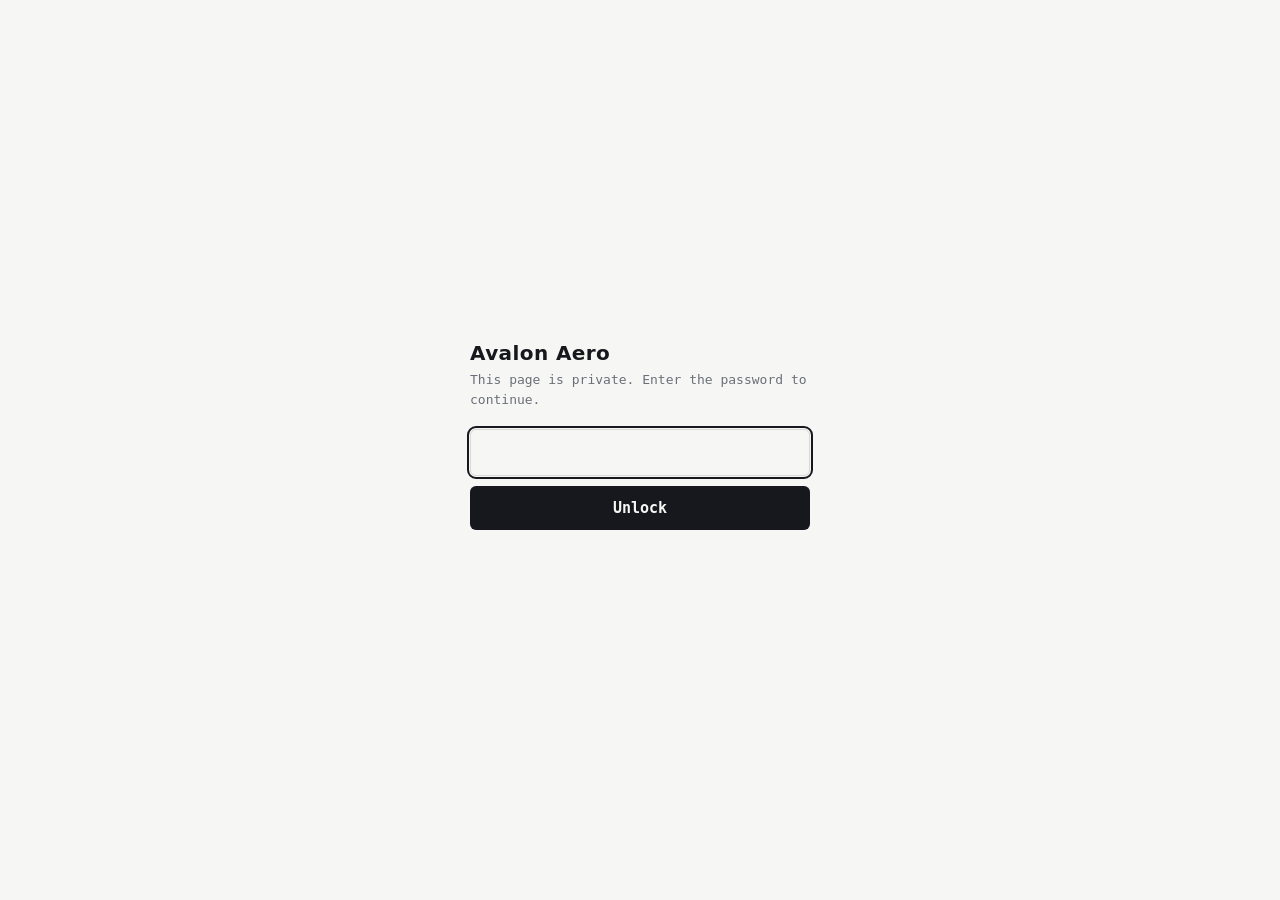
==== static/avalon/index.html @ 835a6f67 "Host Avalon Aero site privately at /avalon/ behind a password - protect_avalon.py encrypts the Avalo" ====
<!doctype html>
<html lang="en"><head>
<meta charset="utf-8"><meta name="viewport" content="width=device-width,initial-scale=1">
<meta name="robots" content="noindex,nofollow,noarchive">
<title>Avalon Aero · Private</title>
<style>
:root{--bg:#f6f6f4;--fg:#16181d;--muted:#6b6f78;--line:#d9dad6;--accent:#16181d;--err:#b42318}
@media (prefers-color-scheme:dark){:root{--bg:#0d0f13;--fg:#e9eaec;--muted:#8b909a;--line:#2a2e36;--accent:#e9eaec;--err:#f97066}}
*{box-sizing:border-box}html,body{margin:0;height:100%;background:var(--bg);color:var(--fg);font:15px/1.5 ui-monospace,SFMono-Regular,Menlo,Consolas,monospace}
main{min-height:100%;display:flex;align-items:center;justify-content:center;padding:24px 16px}
form{width:100%;max-width:340px}
h1{font:600 20px/1.3 system-ui,sans-serif;margin:0 0 4px;letter-spacing:.02em}
p{margin:0 0 20px;color:var(--muted);font-size:13px}
input{width:100%;padding:11px 12px;border:1px solid var(--line);border-radius:6px;background:transparent;color:var(--fg);font:inherit}
input:focus{outline:2px solid var(--accent);outline-offset:1px}
button{margin-top:10px;width:100%;padding:11px;border:0;border-radius:6px;background:var(--accent);color:var(--bg);font:inherit;font-weight:600;cursor:pointer}
button:disabled{opacity:.6;cursor:wait}
.err{min-height:20px;margin-top:10px;color:var(--err);font-size:13px}
</style></head>
<body><main><form id="f" hidden>
<h1>Avalon Aero</h1><p>This page is private. Enter the password to continue.</p>
<input id="pw" type="password" autocomplete="current-password" aria-label="Password" autofocus required>
<button id="go" type="submit">Unlock</button><div class="err" id="err" role="alert"></div>
</form></main>
<script>
const CFG = {"salt": "SnMB+Oa1U7GreALtBeYf/w==", "iter": 600000, "page": "8R8kGd1+xNP14yFCxMvt+LzezpF9v+VUV4S0/oc6IIrXkHuuqFCxM4/pmVKbnTJzqG5qv2H+v1ScfeHdw5OU+oLe46B1yGYWK8gdUEhmSLdQOceoVvV1WPRkwDwbsibIEcPKD2N1/K/pOFQbp89HybZ1f6KmJOdAWFrzvlHRF78qx60ypcNDjxeuI34sbfmvc64mmefdztZNm3Ce5FQtbkpp1041YlZRvOl5pV6FBJLOwp+oe/VyXqeuNfcuNpfWU9RajuNY8KKGNQr3zYlfzrvQhlvp+eqVlsookK7bONohgnlBem3tdwPdUWmczyNPWg2Gr0rCDbtEoxOT+qK/Bk21UsFYsNFHY5ejicXNmKNXK6ZZxqP/xykdBVdKO6gGMkmNXlE2L9oSxo8xosfAUjab5hpY+eJddVHp/DaD9KPEe3cBeVlnclxPEyCOYZRf3QpEqWb6eklVKt181wbBoBFWCJ4L2t3VXBQvdsyLMZ7c2OfNFLWdwRFKdYJKkdNabGGxqj/jG91riyRGYCkaAAQ5iRsu8h9NfouYtqhIisBTSAfLYUb85qmwW8ZqXE9un8jfhBJy0VbD9sMmh1t2ldOPT8c6FUnZifeHwq0UYoHT87/2rxlMe6FLdPVT5vv1m7/1cHTmrntdf1IqBTQ+X1S1Bnt/XKbNsgoe5btknP++JM67s0kO+tSXDJ0s7Fs3Wn1temhb9RC+UuqsNLpTRmrhRpGdLobjE2hEviiKW0EVzg8qcSPqm6n08IiYvvICiqdl+kfT4Ygqxpp3Cu9lWtErwrDvjLFzUJgWyZ9mdDYRap6wUUrJtxrN3HG4WcpFXkPHeWNSDd4Ez/Rja/48Gef5SPk13s9veKz2pMoBg/CbcRI86D7g+m30wQ844SruVX6V+u5cSXxLwVWlJaHD41Ez4YdcFTbxhbPrev1cjzDAha0Rv35V0NIWBk53v0jvW5WE59P7hxhXzbnNpoVnTxdcpEQGX+ZlMIg7XqoWD5HcfZ82121Eq/tizJOlhAItyDFkJE//[base64]/PvpJzjoX+voZX/3YyX0lE6f4aWh9wmRj/QIYf4ta3pUtx5WtEGQtGgA/KpU+36zkqmBFpxebxwXv44xXUHTUZoPq7mjmATU+WEUitI3ci0ZB8zj+ytq2SRr/MiyHCdW5Gsjod6sH9vN3oYtnkya8b0PFzVqkuBwvPyzSsaPOH2c/4oSQMIly7ikniHmvwwETnV/O2TH2yjIc4NngHTbtkbhkQ8pHYSRFVNO+TZ58yV686bHzzufqPdUAEJW6aaCfMOAJwvpSVDxDfKC2Px29JTde+FirVa5vTovQJcwcEjWRKQKojP8mOP59uV+Vjjz4hCNtcXjgC0qx2bv2Hc5aBLz4KOcfGrN0jn3lrYByWoL/Q/1mc9bolT0M1BPIHd72vlUBtd0egvsMMbJ+dIOh1HDl7FQxto0Ws6PnZnFCIaqvJ4UgJzRSq8Uy1sXjxfTQdVKu775GLSveIQJ16eWaB1ePjSYz8p0Ux4TBnwRlxc4uk2QhYwMowAfzJkKY//ahjWWn3bUveWY3bt6Q/VOBNrJyYRGsTs8XuyRc+z9/R3i5oE2sw73f8vE7iagV0Evu/7SNh/Erz5McKfQgRf9OO+6tTZ8SryZK/NMV9CqC/H8eVmWjKN+bPR9b7B0JABkUoVvgEkc+Xog59azxFHYVjjovXCpvjfOS22C7zP/[base64]/e5b/TtWZZ9yFf5SZIbOhyoq0oNIjSEzAsPOUGCSCK6uGQf3pFG07AmxHUcGVFSCS7he2RkICvlU20Yfzq0C+CY1BGkVsUCohn/BpGdhC2KpGzHNRnCMVneUximI2JM0ZsxUbK/Yk1+lmlXKnfTShGoTVhMlG7+CopMUBq0k+TgBwdDr/+3XKbSuzePlXJmG4ISWXDV8/h0H4P7kOlOsGVwH2pgkMkLzb1DBryxGpd8HZZrS2nFv/XkDIWLqfpOxdsXF9bFQG+O+t0Kvv+jcNUzGxg26W7O7+v6QM/mJ600AS6Ff8gdoySNgLhXY/Pap0ZGqlHv9wyDt/XwdrVl+mpv+MPgpgO7YcwxPOe+nXjmPWj7Ppg1mi0ymBZbBIv/nGRKA/9PfmBGZdMZRKcDAqcW43KS9Fff32bZjQTq3kcL4lo7jO5cCwaa9FXfO/[base64]/53WPMqZctLQoeJVNFJbSA+fh2znvjuUlLE/t5arCWs385ucP0Uo9Cp6GtlR/4YAgw7ftZndqOCLZN3VSWPbjpCSKFILvyjCGbiSaQEyRNuImIsWM5NcugXi5h5BuWYG5Hu6jct7vEGFdG4tmLxIJhjHMlzBaNoPFwaUfeeG29d6OEAQbCm4a8DlAl/IODjtacn6dYpqOOOSS1MuZzg7kSaR/nY9ty8Hrzg1oy0GMGZSHEKKFJiQmkCwEBY7QBNArjzeURno506h2Ft4Qmlh6tQE7b9b4IGT910mRJYPe16RW4/lBPumSo9AvyOloLJQ1QXGKq7yh7I9VdsN4WCqwmUg4VQ+WqHeZPS+YRebUxqgqCATEJOrk5CtjpnIcDwGb6Xn7oIX68Fur7XmGDBILeqdHvWIJgEn0Fbq/xF4pt5abHgcW+gGQ2kaby8LsFMCH0cTTi3GyYUy/C9EJK2qdBxxgkqXrH0XVYnQSeDXN3R8vWFSS28A7tlb0nNJTtksQ24MqIk7aka1wVtHnlZ0qjjkN2mXk7egg/2Sffm5FdbYhptxukBsMTrrM14i5aK5LC6UmlImyHfhkjxuh2nQV8MejC1pNVbYJspVFP9xKpVrIXc0UkjJBH1KJ38Yx3YX+iUx0woqgSK60mWg2UzocNqCxvH43duMi5p+jnwRWT9f8IZ8Xp21bbzryp6tToxMhGCfaeuv7qa3Ehj3wERXxZIB9zr2/MGUZDxlhKUyvVuYFiWU3SqQx2tq3LzvvZZYU9ryLsm3kUxh+F51msMG2H6JqkUPRurkr8Xl5Qz8DxVaUnRkml8PwJXPBRiJ3IxHlE0nkh9EZC3qXFqm/vSATUzDBlSOT7DHNH4l6NKUkYS7knBfZme7sfIfBaJ2goy/N1pc0Kbf/pfNFIdmsxmZ5yF1YlmHI+pwwmZ+tKPwOxcNVuppuC4G1qmjzXGcnBGkgUe8ModaKgJ5Y7cTpAvWWdcM6fRxqnY2dGuEh8WiMS2SwGsSt/7/Q5V50xyjYmeIpVDMlKYHGzUtc2oeB6cunlKCmqzV0MH+CyFeUhxyx7z6dB3mAXMcpE2T9guyvEvFengVcIQHXpu5uII0OGMkMNhcTwsx9FPT3Vspbs15i/gz7gTIt6YGcHyeRAEIwgsgMOMgeNtuu5EbkC0R2GWyjxROrlqs0XUxYabYCsI5iHdBvB3OfIm6CSx/wSFn7W0D+3V4RSzqQj1GAwZX9x9IjVucZFawjUZL+mLfTRIF4YWfumr9oP+4HCzks1ZvkfevqcWX5Fv1YP6AU7t/PykhASa+wFVj1AafEwmIjB7zhaJiMVoWTjcu1nFcX7qiVZe4kSmV0DhjJW1cOJigLqK+/tu/J5FVqzUyb9hgqS73HNLgwY5YOIfp5+vuwqWS1vXJpUBahUpj6J8ge+uQVFEjCNfVjgjpWXOCz4c31YWoIK6li3clACR3SCZQmgkx/ZMQrBYmwAgD1BhZfKAcKawXf3Zr6ndpm+1J2+F9mwrRs2q70vXX/BaO/HiW0Nfi397CulDdOrcPFZmCrXg74W3FU43GZO3oeUCUcrtcKxeigRQeYuu9SahyO3tPJudEzuXkfTB4+TsNjXXixGkcAMm7Gm0es5q9UmffFYxYaGs/fMw/YQ5KbmFS4ASzFojLeUDEK/1TeWoLFNVij0DsCS4AKOC5zKAUwzhJrGtY6UClmGq4CHCYMt6afTY7qtWk+ES2mWzKdl8fgLthhCSTKVfjM8MINNiTbVOn/ZSPrzRzGRxnYkhJhrZPfof2E8sJKvjYV6h1jp1e5BEriwpjMOVXz851hRbuB4s7Xb37Ww/1GKKFP/6pkRoftlOnoE19SDqv5rYiSYQJmZy4/RgBPg4nMDQ8/XXgtMUGcL8/luen0/hgA8fZerZVhY2oZWykhbkIKCFCU9Viaw1TSENsNJfn6mMJb8d+/Y0mbMvwsm8qnkVFbWQk1qdd3V+SNqrfz5uqoFgbJKwsW050a1wKQq1cQYs3Pazc2W1IrmqVT8HzbT78ZQ7OIiXwRM/MCbX56pV4RYoft+J8cqy7JJIQDkOpuezQ+prmNaFWXawbuFWL7tMPTZdOlY6V4rz3uxG6iScFuF6YUN/dOS3o3ZBHp0nm+3tVaV1CR+lVrOSjRzG9ktXsGOWiQ3LLw8erusDVVLvs3l+9ZUjsKndIFf5ZSHmQ119OGlVbWPEPFLJJeU7xQGQpH9X0ro5tkVuCT15NjENHxeK1XlutSPyaiyfg7hB7P2mEKSozSvYDci/7oL5Hz3Fzp2pPnEqb1zg5bZjZCjYGD/4ZIcxwtTsoxUOdgTreYSdjDHzDIYUsF2wSrZ4cKtsDvR7XAIlHspTU7h+9wx7nOpR+Z5DkuTS8TEaY1nWYhZAkG6MiE+wdNdGrlug5tHwifsypGghdx8cMCBWQW5D+4fvFG0W08vzspirwHh6Ln82PdGJfntyoQhSEvla9vFJmSnmDfp4g4E9o/9qRacRjhc8zeizem0NGVUKagLesDJNsekuhoLRAMyWdjAw7wApsYlUA/9igc6k7YZsE65eOjYkheebBPAIO/hQAvf1563iR4WQBhkbMB1FL7knkgA8wco9XpbMbTNjg2wj7dDl+DyL1fNrcu3Q+5qmoLD2yKTAzTtTwgCGjqOThCYUm7hGSg7nWPVMK/Ow74MltB2oR9/RLdDzCDimBybSk3vzjhLAq0ubygT3mxHNv2CK5NYHgsjZi5QNHnuDdp0+RlNn2PhDOjSRiolL5LjGl5Wy2CXHjdVRj0//U15Tz3aM6Ck9+tDidoenorh45MjIbM9rLi+9wnPPi4RFhVn7G5MOgE02BZt0n5KWzHQL+6VmmF9k73bRAsrwVqtmyRoVLm1s5RkuF4DcmMZQ1FNr9zJCbKXgpK6LX68tTRq2TLXi3fzhQ2fLUa+38dD6d2jqwm9piCez3BwliDLe60m4GI3UI8WGduOS/tX1Fy9wIPuRU4tjR5QNiqIDkDgGiSNTXNzmOvvx78iSPN76MxtjeZCbkAAfgcVdRef/67/uWKEZzPVBo2fkFgUY28+2KZVbDf6MNvTP2/nIBfxUgak3Iq+lcFzdSa2GZrUC3PUOfz8hMSd9I7mESsciOJX9TIvaNJkibCYQm3+sZ9gPn7/59wq8tgrSlQfp1Q7CEakdnqzjfs8X29pzxaP9mw33mwK8Z5AaYbgAqmo3NN2yLIHrEeNvXfgj+w8DnMmrk+Xou6TCtApezho/JdtogGOql8Tdj0+Vi3qMel3Ly619To++iD30xfDosFtdEULaUe933gSRQf4nvIE/plHbPC3foP3gVyLVT0ZI+vPavMw/XY//HQMMma9uJq6n2eKTK4oQr7D2w2ob947i3oyZvi3i1AX7sLffrNwZc07+4Ceiyznc9RZym0Ts+6EaJMo7b2DdkRL6axJ9SgAqsUAM90UdP7TI8s1eIKEY1STQFlkbReH2+QJnTJQokLL6GgMXdjs5xw/nOQb3dCdHd2pkN+TWy5wdNFryk6x2wM9gD+LMJLLnq5na6ZEwlRbGUcuMb/M8FUrjzSPI2COl4dzH/KvkallfJ+0Jxy6anLnquVziHlOA8Bm/frBgzKxm6m8MvftP/OhWJOZsNnnf7bNTHgmJz8zO6v0Jwb5IB7VrcdyihhI93oEEqMZnZGOn5vGSCYQ1UIGqG0az6RXiS/8fhYy8MD54xTuoaq8YZma2tdgNA9WNWQ3wclMYU3o29tqVHm7AnHYAL4TRoEKto8B517B+TkEQqbgcnpaIvSu7Mxh93dIfDT86hhHlCGQVBQTfLh+eIrmzQnO7yu5HOebbWcvQJhARaXjtcz1fB/[base64]/CmBQkyAikBftq1TU+B2izFvIMi1/7TmfAeNPlczLKzDTWoBF8QEibJmBTyWcYIKaAXm9reVnFwGt1KNU4kS5pJizsrPgX8NwurdRbZM7dO4lDu/F3YddTAQvbyEpsiPiaiBJf+K/Kr2woVspCoyFuvtdlRo8tvDO0ybOX+13wyGZ2KqkNvWq2fLDGtTuYk8oUuHtEGb4/S0SozVXdqaCgdXALFnostH1lhjTsmXFQ7gSSSDSWM4TGNVxIldswmTHxX9SO2yFg8pU1NnlCNuhSKrn6u9q+7P8/[base64]/L7VATnLA8DDm79GNl0kYpyFtNfq2shAgjDkov5V7gxncjEi1uRHbbS1l4YGzEDV7SGPXxIXoxS8qUNKlWAZdgsYhn1P+U4ZSE0frkW47gGBQtnp0tDkCilu5qd79GxfhvcCP8JQ+6bOv1ie378u8Z5+PxUwO18Xw8XtrRkndaSw5Cc/kINpjp4mAtJ6/bSc7Nj8EanGF1ZERfG9vq70HbCQWcxoct3Zk/Z/lZxRGGTpXXQmuznyNGdbZ7xCHxYI+JTVhONXdG5U2BJ+ad437ySvdtZWdpMfZmRaC6DtIzVnLw41blv2dHp+VACRqFtI9XsdYUqXfsSLDBkKZTsQ9O1UL/xe8nsNHxPA6YFufJxRXZIr+bW2TbsgX9VcH8oGNfUlpDrD/gRjk4knLQBLSbItFjeeZqr3FJTyAIi+fSmakgY+IqGUKm12nms6ngENaUqb9+E3XjglAT/TVWfE6VQLi2hAl6ZHsMks4o/h6UXmTZ+hXXK0gYhPmyvz1mXne3TdgJWYH+Fo99zcKLkd2AF6XEoX9DaE8zRMntA+jGTq3V2RXNQAah6+bSJq1ytDwl7mEeMDwC2igiOknEy4iUjDcc6947Xw2PZARrktM3zkA+KhdecBlPtSmbEfOhXY+q1E4Z+AMkmQEyzgFR2YWJ8At6hC5w/gUoXe2MLciBqo+V8KDL4F28r3+UdHz9r1aeVVRco3WONXruaF5hMqtJus1crckkXpkI2q42H2Uu9mAGh7UWISCrTjYlB01XZl0vMNWuPXS2R1QeA2sen4W01Ak0lMU+rzlaRt4o+L1OUjEZjkMFj5WO/T9ywXEXB6Sn9hB7n/WGxb2b84JD/AphXFlR/GNjWX5FOCKyOLr+WfiwhyQcXzEcjocFDD1DXpmlYVBxljaRQzTU1A7efuKGjgO7oO3jQiJ9kjHNrrECzEO5gnyPk7KYD2vi3xXbafLWQKK2ucBB55ErEWK3mhmNeSoq39OK6YV6JO+FUuQpEgKjRUpi7AJU0z3zPHqHoSd/Nc95YZpZ6NkC2Ey73U3dQCMjVEkKWBnVNCR9mY8IwoSPssakRr/KlsQbQoBdRdDmJZXW3RKDN6SfyoZxtTPW6ikzQq8vwAGj7LF2gM5nnJJO8MdXBdhKENh1x6XgStc+GPx9dIovomCSpcuyHf//L1BijKW61iGAtAsmF5GIzrPOXLhyR5OO5rXc6AraZbSsui27r5t/jBevpM5MOVS6O3+kUSe6eofaBr5eeniH805dE8OTojiyg+COYP5Glea/53YVD546/ydu47zFOKAFotR/f4RqwRF/TVpP+BtdAi8oRCndTFzA3XKpeaT9/776ScZh2LCrl3s3kZZ3zzRzr+Vz9xcaSCX9EsHZiNGYWX/JrAQTy4WhESFic2bY0MEKXUCgqyhwfwtSONPnP6yCbTDYtbwOfAvcl6/nn2qMLvLoXujeUzaEfX4Mo1j3nyviWfAnY9JEdfVJkvtnQXA6nlXCfnZ2Y/GkrQk1GlR/AmdDYsrwmljDCNxdwSwRbc+8qCtQlCRJVdUbSD7JSaw7NYoSca4mfWcIsoC8l9Wl1AhmDFMJ2SZsip29ZvsQFqmLJV01Z4ii0UUlF6v72zLjog56D9pkVgOiIL3V7qm1u5EZQEZSBAdmeJ5r3+Fw442i6Syj9Dxz7Wnx/dBRLhRZrmXKTtaMnYimdrZk1kmQrhZkktYj5g0iU8eZduKwsJ5Vib23qPm8gJrZ5SrL1Bzp+UltcN7cVH8mIolqPDznAHJQHmcsdkcxyPBro8Pk0kTlCr53NCTSt+0wYTUZsssO29ThO3WfxRRdKEvqnOq3+uPfdqmVJPISd/2xL5M3ol87VSwriBI8xd16mCSbPX4X/tSQG3BUKLOFJrAQgpryeB0//5gJui1B48DYnU4VJTv5zPwyO2HQEgxO/H7XdopxaPmAQNbR097rlDI143zlgkmYLWiujl2Lp5z7F7TnA5ncRP1ja5uFhFTbo+KjzRMZ/fH7qEtesTah53OQhqCUIWWhaRFuY/vtgr6xA2XqjHhKsNIFaWIgISZ0zRIS1xzLuH45UPjLHHz/aAGRex+K46PuYAhvHE8PwHyyI6OElQBtSXbxzOXF4dx5IzaNm3/MMSNMuExZFfRZgSxyhj1QTA7NT0TpwmZiDPE15kT1iyHQJLll6ekm+Ko2AMxP15mpwsMAaufYCCY9xkO7Lm7ozVMnvbl8fZUcKDp+skImrsjCQDR1Dg1daBd3vf/p1Rs6LwAHkt0XiNocjVdwb95W6zCdobKtefq88vkSVasANZvzmvEImszml3ZXhPAQZNtGdWuOwInMN31V64alcSsx582sIb4I/8EukIFGWvWsbymklQqIZ250OUnPlA/l/FyjnHVPS9b9xh8tT6ZYM1tWJ+0t9wJiWjmXnlkNjg5+YTEDnuZ5cyiDqW+YGXKeBA8uneZjo7MvMP4G4w7Z0FWvH49TuU+zWEsOMTTOmiF5k/arMDTdG0Dy1CadJh7Kckj2bAQaT3JSfh8GnT75JzC6US9Gh9pUwW4SuhORnyqpmLT32xDrP+DmuPlKC+q4SvUF4fhu35bU+gVKPlCWkJ+SC1kCYksTRGMCLDbdd00JoZg2l3+NMmMDnZJEfrT57nLeLfESqkvzpt8eJtZvpqL1MMw9MNHaKS7b4hznpsrvFhA/DOkewtLIpwaed/Db6D5gNcdqEqi02ow9qrp0QrdqaD5j9/nGTiK26HHOOtR1JgdnShuG9/NxT69bu95/pkNfk6Mi7vUNvOU8fIggQzgiu+yvOU5v4w7vKyDvatCPSci9VNCLZScAQMv7si1dqcZYtbhYVaXmtjDJzCDe+GToAgLtEbRAcYkleDBYFcLgqB5DH8ka13WsGOZ3QA/YU+uieCJChJKs4Czg7fXfnbx+unSR7ayfCIJzJMB9RDfV8hYNmMwYjSf3Dbb86AwUAff7eFy53aqaaHUWGEJ/eyoGg6+D5klCqiis86EGEW3hA1DVZrDEVfF6rxMGTDYCmXHl1HtnLIK331t+ZZuj1IGhgumslVJvtJbTFXixPLIH56yneoaWDWemR8WdW+4cUgnPPVOZzGUjwGpSmBwvwXfZFLOgI8UB1+Ksop4JQnuqJ/qgkfGK+YZjziBM0Z7X8zQChx5XIss36/Vx3WLyiW4ZW5iYbvuzrVHdGW+hd6c3WVT/TND6FKFMysjx4P/fMJK9peVB9sfhUPGEGve3DKddGN+N28LXMT1eSW2jivuk5QdzF7P56E2/9wiaMChrtVeWIVQ8yoeILaFkjWifgi6bRRwszAyinyfwtNyUYAt9mXTOmsYaXDXQFOXqTApr/2nozHgFJl+Ig76uvzJyLT1MPHAH5W8z7zu43+UMkQtCs00pQiuGqtW0Ozxay5CTe/e1UymLp2ykcVFWQupIg/D1wqe7IX4W7gVwrTd88+RurdUZpl7Cc9mfUHXM93he+sZ/Q9QX8s+SnXbXPepV2eKbrlBxMEGy0+9Uos+LjuBAAw2f64/359kSyF+9Ex6mzJIx6Pn+3FDTKmTykXqoglN6lEFwgoJNwZddr+Exw4/o9Y/CSsFmz9VcrLVRX1HgKwu8RzcwyKxGC+By/ivZgfqArVf4i12aeuX1Fm+2Qpzm3AGb5Um2OUJKV5ul/03OVjcOgQ4uMooCIepGRtpzpBXPH2VrWY+dhqq3sBy0wkgT7Y4rv4BHtALJlt19nlsles1j2UWgvAq4hHvLOU5ZCq2GZ8erk108i926Igh2KZWDjjOmEd7w0aY4SSjrkFidHUHqfiS1qSAdhnjgbk6XHQuS8OYSnX2yIIZ5PRkVCDzpQBT7V79/XxZz2Wzl1WHJUDx3kMdqAaNKBKtkVDR/35UuWXwhTwmfQJQSwDfmdcF5UskEzhCQl+vcFPUscAPRIVRu5aqnts5Dys65FTJVMSHl8Px/BOxcYhr2OrJBtbLiqv7xmCvhgO3eCCpw/ywPTrS8es7y/uiCaQgnEbz56GUdF5n+FGpjIVfmNqlZv8tF+0Y61K+5SQyZNDRN6XbD2SLpsHQhujF8DEwGY9e5pmHrbReIZ+Ee0i/HpVQ5Ola+7qHLUDCvvKSZv8ORLIj8JoFppQJae8KVybmxX1ykqd4c+iHlZw2/poENtM63fkUsjM4YPNoYre/l2FZOz9a6LBrRHvpI5/tQrXr6sc6I/tzk4tIXLmHwzCk6w2z2B2aBvj/cxP3W5w3no3nLvpG3e1Ve32xO2g4LpPYTlfTnjpt958KGORcQNhRxtTgTV/JUcvNSEaGqOL63rWBGY12ocPq1Dlcgm1g27Yu0s4IrLYug9ZKNcdkKVOq9W892PXxHjsUoc7Ary2FSgHMC+4i+yTAtjWPCKkfHbeAfsUXblEj+syeZwXV/WeuLs/bbS91envky6DoLmflK5O5dvD1UQzXRrfuqm70lip41Te5ta3T2HhQqV9txUtugjJ7Za07Og6bZ5pfwaTxjLanqUZmaZljFO9Rq/6sZoj2dNdzIZ5s6E+w3k0Xl1+Bq9/82gnMVgowLYmFxFQfUJ+c428O4f/9Rzf1RNHyKt644wSqrO1fCRGQeqRFBwbJXySetGoYKTJU9qBscJ36/Qs+VVf9/WGNS1GcZbAq6s2MXnOQRJ3wTNJWocEJimwJEgBB0kF5JngpRzSpxQIduRZf/RjJnPLl0CBUfXmPc8r07rcr6II5b0dfWtNAHrW++AzEUjmYy0lzSt8qm5Jori2YDyXSDQQ6F6vgQC6jTKZMGmHBJV4TG7HovXie0DDPGBaXvc0hAg2bP3RlRhHp7S/KoJAKLh/r+tIvqxnqDAr9O9dem+B2laMcZ8FABmGk96OsnKJzTRmIbpebDyxmsXxDBHsCCTcZaGRbyxq9GFo7RwPUI565aul1+0rNN6hMzWCsdpEEszKeBjhTUP2+3RAp5/Yv12BxNqLHrk3kg7UchT3LglsWixcj+/2vuXjIlRZi3t+7ADvV55L5MeveNaBCnLyQdyoFTocX7GHtnh7TVtluKlO9Ti7K4bukWoRIyyazS2FpitBvYRnCvHVWgCM4gZnWMGXNK6EF5iN3ZPyUO4ItCqU6YaewvD80iQjUtdGh2k9SC/aWsfR4ChmpnFl7WyWitOFsAuwABNLgjnTfEPkvCjGgWtKGho6YKy25RAPOW7k4DdpuBblVeal/mJZSw0GDbjJcotr/MA6kwmCEOSm7pkh/4nY8hOgwqalZy/dYIkjuEPAdWEhIIxqBCGLfaNQT61OyUyYpCm6vzD+PvEjqvVTtv74WPSr4aSpb/5dGG2bnrYvHXUG4XOrsquzhQyNSB0/6Lw3dZWXkkq96chPnaOtBWY4RXJ1gh04UaPq9ICJ2iD2g1lOm7GIt0gdx+BPyKsqMqBIX1hfI2obblG6EigstwcDkP2o/NgJeeUkDEAMo6O0EFzre4dN7Nvsin/8lhqZO6owail9mu6xSr0lPqxbNHzIqvIL8jAt1ngV6vbtRa6nVgNISoQKz3xHfHuVIyT96lKbfo4a+spCYGHK05ScYTIGldlC1zXhOvM/7cg6/UWuVQjbK/qqOVjrcV+Osbtc/HzTiNxidMXWOGhx3icUQgp7oB5S7DT4jCGI0m/4zeRwW9VlYo+xpFaMwJ35YfnN/e6IOP7xXNmG1ZNRTrbKL4dfPh457VXfAa4rQUR5//[base64]/x1lGUnk5z38I3iXbBI0PCZVboxCxMzaLTvKRjyKebGZGBiw/CW2ILkVwEePIPVmxb+stavsXb/6TPGF1ExGsvbOpyvWmaci25OXASOhTzjZrDfZfzhGot7e1OhAI+3PURYW/gj/kBa/tMyyrQeZd1pvYkc9lw7R0OBv+R1DMR6zX5i8xhj9VpGJekQiicjpJaiOG9lNBdYYsW6UtlbHWDy7lTMkX2XvCf7MVU73Tk0xtjidNY7uImxEUZz8opn1a83NaTnUmvs66pJZIAYrWwJbTkqYJWexHK34wPcbJBy4K1QKRL+Zf4ukwrG5LZ/XbqRHoIB573fOQq8WjWCaFvXrt9zqseRbMl14whW+pRTcbfknebgDBHdOChreE0i4lmlQMzHjGa++WtDwoyKxjGbCw8YKB8UZ1Yi5PPG5V0AsyQAT5J+SkISm1dD2/[base64]/8t+Bd88JcRRJm3IV1tbA80YmB9b6WxFs3DxBXMpLF2tnDyzRAJa4uQ9+jCJtg30QaU38PutkxEKIQthcC1WxI+SKN7cquVqfDEip+/H0Py3i5Y2kBAAyVPZGl6DY1abqbWYNOOsmtAD4H5tUwIMVWmXN8ExXOQRbJ3p4lfGvka3V11R78/[base64]/bxLszauuxYN9G4g9GgC2BS/qREafkb8haeoBiELUUACojm3JlOMAARkzdBvdKZY55VBmGCLLoJVSJoBZXvn1Jh32/dWgF08vry+chtcQyPStFXHGlVkUBuE0lOUzUjiK7rfIukhD8huiFFMHOuLZqUQI7lZsWRXiaEx8CbdL4bpZOb1oY/A2hG02Hdh+DgvkhBCuvfP8dCgxZjShkObkHvQ9sZiEd0FuPobn0dR7bTZTqhJE/yNa8sXSxOz1/O65xjsbeLj9spM6/b6+MVUfD2u32kHSDa0hMesHT+EjXPXp2JOvVTJakP1fV8n7XDox2TOZHrpZV4eSpyaMwV36zCLtzhFIF/JWQ/klPOc5ZwoVvykVRu5Ma+fhsGHgAcUfk+qy+1SzM0oQC3wiRfC52YVkNOPl4oHpbyhofeW6oY0NnQXtejcx/[base64]/81z6/mP4okb/fJMI9cicG7defOdIuSb19zg/+02LVZj3ZbYLx0NccWr3t69/MCr35G4xZeHfqHNrgGufP2CUa9AYZRVCDksMS4Qz6nIGp1PduTDxQzR/0LvQxCmDwYHfrfcTMJGbRa6JH7iZ9WtoTUb/P9Znv31+PtwGWdoZYYtcJZ+KfOOjfpbpF0fi3WMq4cbqzqpqvqr1WBc47alU843Izdia9kUdGX0MRia5RLBSWUwQvNSW0eqwsjY53NrCJM7SAnPqnkZJwPs89jNYf3OLrRfbcKbNZ829JOC3HM1/a17SGrpofPTaSsB7EiC1Bqm46pNANanttvjZ2YBoMKhT2J843d8JAB9ofk9ILoXdlsk/pYSbltJvPpoVZxDv/I1/XuCjfhPC54aWvwFRs4IGvWhXKLXaWq4kmJuxL6KqxbQHiMAhim/t7MnVK0c0C10h5yp8hqkFm9asBEf0sVcg+R6Jnwvifjui7VT73JnPg1sdjDkQ9C4vjDKWP/Y0aNzAdTpSclVRblI55vUUwbZDFpGE4OIo2ZfCrAvdn3IySo/[base64]/24XMcL5OKucg+bWdhcWUpm0bqN6j3ofryM9FcHJKQS66rX3AZfrdFGqIagzj4btEgaSmOHPGmEizkHRNg90WppIaoWxw5v4KcQGNki46Akjj9Xac37F7KAHe6yRuMKhSsaQ/H9OJva4uPiob96Sft53R3+Qzwoh3E+G3jUvcb5+UJQfAPrrycDafsGwRchxfK68tx2AUI8JxfKWIbK/RQBAVfBBwGrGKK0uDTG6rZGs/McUlbdzNxEvNv1PMDZVatONVh2aJoVqLcZdUZl8Ur+xHwIi4oZKufZ5pfx8/4ym0olV80EBVpVUbrxjf1k7JKnQW3OD7sY7eiOrz44mOcm3Fi3Hv7XAG2/yJogy/JHcSaStfhK8MafYBxMIhrP5I2cnqlo6GvOT1m9LuKPysxP2Pzqy54LXepXrhTtD1XZcjNYjdJ0s0hTlM9PAaBHWnyielqTo+i4tcTPCYLtKhH6xbC+VZx8abye6Y2BObjBLhwBuJcVws4XpVwMoGQaPwBxw0cAeAKxkKufVi+tFyGkik7rLQUcfk/[base64]/BbmLZIvnxtFmbDNhZFIdSPTIZ+KgxVmB9l3YvWmpw0wMB+nJ0ZzQKET70RixKv2sJiMwNB0KrCy3G0D0XVdvbeKuoxOpL6dlnUnPGqMJgePRug+mUqIPHGigBfI4oGbdZPmjg90rt7klGiaat/co3tcmzYzSagGVeZ/UGtnVQLrn68mZetcDpXyt/a9kKzSH/VW8Yj37J96/YRP6SsWVMKBoWEwc5hAR4JvmGfY8GgU5T8rttBF6ZAa6IxrUcifn7TvdB7MdGaHfSmmLO0t2WwuaqFQOxsUjmZ4Pgng6pFH2Q8kpD7nm+Hm1+pjU4UGT1H82niNVkk3Z1s9o5fbX1doXJ+hItxFwnn54xcmKlJpbpkw6wouGb9IDE+4xjOCSuk6/3ILyPr1rF2EcfFpead/Gn+lRzSQzJWGfc8d33pqI5Nb7ibm8c4bGMqnuqRX3F7E2Vn4Oa/iznqLSwB5CVLXFlR2RZVt1OhAG6zNJdIYBK+qy2zlzOmr1SWZNwqzIEef4ldNUqGOxkayPLEv6xxtz+FM4c98TAgBax1ftVfBjNRBchM1I2o1HhNHYDqX0XpZr7Lo+0ct4V6K8OUdJmmd4x1owrwwI08kLRVn3uw7cHhQCvXeJV7vRZJ2u/WN5FZcgyJq3qD24x2Y353quk802W3r5Sy7xrjI4xWniRmlos98+eWy81nKIefplgM3pGwxqGSyP5A1DSf3BvNJsxVfHxbppR1pHLErtd8YoZnf4r5jSYf/52AJqBbntCatHEmGE/pvwpVYMkMYYXcwVswxNbJa/fGkiPNRw+vGgzCiBWdURmtACyUPHTjYazaIVEUttS/tbMNxi2kjr67Mr+SJOzfcnjjsPdBzYwFnbBmRpLKDarez9XkjujP/h8t8cImoB1p24PEZD59jRqGLVJ3RJg6NodVhDS/C/XYAFjh7V8Gwz5eS41SC4yFgrjIrCux84tPJ4Jxj+WItejYjgDC1gnC6j1sbP1KLKa1CtvH88aIwphJNKe6gyl429B8FzF8Gmmi+vuz6hnkLyeqJfKLtQlZYFdhE8TlC1fa0AHzlO5TNCRHcLGhJKARUc1bgQcRvCNR3LvLDjdgDzECQw/eb58RUscsRUX6qG/hdRTCXOP3M1ScrbiUQXPAvGJ3fcemo8aWtfn+eILCH8QRpurLUuSuOGZzTq5Cow8sF6sihot87cAG3zcz7ajle0VC1MV/I/AxvYrDG+NLOzpGuQ+FdhkhkZc78mFZ2on0fGorlDDq7fBBO38G/Ov9rRBXlGItRJHZWDfDC6XFZp4y1iupM291vcJ3oxwqCPV6H7qzz+eszj/wUYXAFHzTfvqVbtBnwS2Chap84K9aTpZ/ryuo/R1cTCTnAknIQH3euWSbnd9w7MjxBY4ul5LzTwQ+v14g4vi/I+v5JZufpYlwbfX5paWDoFijvsK/4942cUSceMRSpSb8dJVLm4rufnChPHapmhDjMhMxN4wBTK/JjOQcGNjQjQyyPivS2MWpdm7zmDCUYBvWPSOGUEhjDbeiuGSbjp+JRwvHW21IBECFgy7UwCuk3Dr1TtyaNORC/fL+e/FcSbWYJ0QHlT9b4XEW5JrhM3/Lbx2/QgA25gmvnR/+HqndoQ6Gne1UyYQxcCPNJL59lejSJ9AWwVqxqXhm2JhEVOUTpu7T+1jySwNRH3ehtPFJ7BP0TQruuuOToyg6LlsTuuYv8sMvzU+MOPgrxz7MX/4u25OTmRcRuVexLq0rBDOZFl6Ju55JBLsiXzr8MEvsCl56e12bKbqNBRo389aueV9VY5EsY0S99IFXjBuG3Jw+I99eziS6PqhGzznPpPtYdgcNWAQOE6fI900VDXxaowjTWdOLhZsJBltbMFgR3S5oGli+MEjpKt9L4IzdTIBrdTGgn/Vzn4r+t0QuRgmmO5muv5znfjT8tGJqJ8kwOZFdnkp7t41wZRun/uPDHXsILtUdcWjpgCT9ssywoGjgIBHsSnCYUUjtnjQ/ecMGCjjyAQz399fCH6CtbBJFatXIBPWMszKaV1SIuLBnh8CIoC5PECOUxKrGunsXhdyOLHPehis/gHyd3F6IBKNqRePGx4wvD62Mj/xY+rSs8hqUu/wRIdgHQZlb9yHtwIqJpa/rrNrk/[base64]/R3/lbZVBE5dQpufvy6SVgisAfpY2TJoRFXvPJb81VCwEfbVtS8I0JwpFnczYUVpmpesSYz2YySlo65viC+9NfqKtXQTJYfXjRDeLuAU7sMuqLqJzKQBl+nllXSPwkC1bYAlZNfk4wB+UetkoNTXXfPAbRCsZH/kLyYNyftUb5F4Y/xIia3UX6Z0IsxiJajx7a76soTJjdrWeMkHhj7sCOrWD6IvjlYc9f6U7/edhkgZ1xalniB/ucUrquWO6PGNPgk1Km8/tI+SiQBaBK4SIizbr0tNEB0BgXwCDUqRwzgfW30w3KnbrwhI+qfQuqb+eYooeX8cfUv2GCnUguojuTil1wf+ldGVspddbRPyeccQWAabksiKmKLzk5S3r7VLF2ec3X3vplEvqSk+0u3PSzprrK0Yg60TgL8yJWosPL/6JB/vcno1MigXFZy3iQ/mszYArs9hy0KXy+Jlb3obnz+t4PPMZOY7fRNQ3u5QlHK9jjSOhA4tFzvVF/LBTxDvGfUYoTcZlSxuZ3DXOj+e++UgqIqhiAZzK/ePBfDyCat7t2GPFKTWYjbAocjuQTEYYiaPXaRagq/39c/htSw4jEUanPmIcOOaE8+uAcNDgOaEMXKm0CIeZYVyzbTlxA4pqFpkX+i/IZHiF5as+ZsU9aXd62tr+JZVEjdNmLFBk148MWBpCZXFewDfAdly2w5HB8pgJRS13yRAueONHZV3R+IrEs3QA11W7OcMsylOedNEbiONuoS6/I682htPgBIOqw+6GWKiNl4iTMlsqgWng3x15blfiY+k2AghEpW9fSlW0iIa45MU8AHXS5IieahzvSbBN0bk0fPVphD5ctiF9Vrmb/Y3zy8kUjROep4ITl195fxfCXL20DYW7oBLfwf8PNOJGeENFRkDBPTM9qsCFgPAMx34aOx+K4wBo08wSayPRGASYoutvGfpwR7qy7JlHHZqAPWMgluAihX2NFAa1akkKT+rLvZwRyjwsAL5uJqYyfsZdS7W5N3yhMkcQv6t2y/Fl+cQVMLLGPYdqgJEEPeDo8WDJpO1yH4Lh/xSzlslH0Vnvw4gcgcHLX+ibEBxVuPcpfC4Crg5S/FR/WKDTyQGEjviPMXScAcC3jBLD6bxw+pePd4FQDc62HBjl9PXNxaI49W0dTEmNYQ402yGfHD+LjvIp0ZomrLnX7ssBBaEB+3e6+WGc4xQkEDoV2yeYunTpc+TggEu6byl9vVmrkcZ8jg81nb0SIlDCWAXzK7yCuoM4wER6DtVGlHfFsyyg0a7F7BGpA8jjATLUcLr7o/0eBYD8gOaphPluEkgeCg8+03SMi25uODSova/5Umhl7dVMb+n6hzdUz8+IVDZ3pXKHmpuprSQZpClG4noPR9Gf0UOijqgS744oe7FLEj3g5dPKLECcFHbHCqwIbMfNs9s1hGJ7cPdY0oZrzcUAxwalWE0HGoc+47JWV+kULjMhDG+PQzmLjVdjO9oxzi9GvHEH2M6s9xBCRlwUcc/NScVkehlzjD+v2lgpbDy1EfZURSWq7/SNrRsJVz9Oq0nDoO3VWyKY3pHsFT+Shv0MfVUc1yvrJegR0iKh/0AukMx0ZkarWm8nBNbRMZ8FrBF1B85Xl4HhY7jOdpcRtvi516CcF8bCiOzqO1uy05T1SJerF6DfTo58gDOYn4dIpf1KtM6b8giBa+MuFqirIAV+AQHU3IsDFIUwrBtV2Vdv3EzOeCcoXjg/rSYuHDatE8VXL4LSrOpfGxoGvxg3Gy3dVJxSWDNPZh/HWy76I8y4KRTilNotEBLXK1GeXe3ZEuJbEKLek+/cOkS+cZGqKtVQFfGkoMlQXd08qZ3+I+2lM5fhMxU/+DfwRo0gwxJ+tdcKweTFXMAUSj71NhRqX4BK3tBuhbVBSDsVXOUYcyZYb9VvzENLzvurAYLUxUvZg8vcPvg1ghs9gkpMb4fqiNKyewi1Fvxb2LoNIZVUQv0nYKEcKns+VnYNnweUu/InvyoB5fUhdVIOz2OF0Xmcwclq01YcTHdeyEz2D4ljWtgAfTa1Aez2CxHKD349+Zb9KMwHwNkNk4hPKUlCdJ+TDdvID5rf+qqMclgsUJm8qRSJ00PCaN4g3QbIvzB/HehByJnjdQl5bkEyIxH4MAYEmq4tLxMiM5D0+QG4ouN5vO9wEnirmnBp39hpw3uEuQQPjZAHWhn4YPSGQw7Eqd5eK07Rg4mdpu7GzzEzjXua/Jt92nRdfPcR3YzwpOqOX8UDdQzyE6GxX8AaY4sNR5mqKLyxPcj5nm8yaa1fT+XgNDrykeBELPTCeRRDpTPjeRchs60AG2c5Esa4G3SbJ1L/yXsdlDQecBtLjARgWYA8SZ7NJtunHNrsUlOLeQD9O2+oc8Z6rd6wB7OrfZnQneYZtVtw4HTW45T43XDUsA81pdeGH89yDOlstQ/PdarSsrUPIRkAbfeIDrxgmZmvPuo6NcULKksKuRMjCNKfyD7m/GvSrlDXqHu1hP0A/vaVYdjrBq6IiIdQp04f3XZtDDvcsqVILUs6eVuS4OKmqW9fv7Myd3CTB/w5XqX+OHRvSvk5Cj0A14eOM1rXELLWYIJ46px//BTJTvSCqGzY42dcb7RBcDJlADdd95ievMBolxG2ZSJpZIYy/APkhzZiqnTX/PS4c1N35QZoB8L8C+vB9anfXHqn5K3zEI0EhkumrNDVFQQB6/6jVOd6z8MokGh9XvePAsox6us5FaWpnaaZZdhT/rB+gjY5VDncpZz5vJhD0Ll3h63jnGixfcbdLga3J6zSVg77agLrIs3nacNXdcUiyFU204iC/vShc6e0DHLT22TFSBRdHo5OP8dpsh9wAf/swiJaVMqoEr/wRgHO1bHibsGi3iqV7h2p4PPh2zAzOodPD/HoLjQDWahPwLS7P02KqDLwBGvNlNmvT7tCmvq+cNJ2H7ZArKMQmrOqlXiO/5hkreFmA0qlvWF0N/Idj4rRt+zq7VNjZyJlY27EUVO1jqp32u8u6L13tynpfk1ZpkYVGziyKiJqMwwa44+7msQPivtAmGrzBAZNb5ZdcRMWqkUrW/4IIKClU3Dgi/WM1e7obLjL8HKZUlQPC8PWeOU9qUWtog+/5QHhlqn6PHkYUDFfX5h9c7vCjvcN625Xh74S0Oph13a9ZRg/kIVl20R2ZAJxYN0A/SaBU13j6Ho1Mja9vwJ7icrk0BAi7bn5cfxNaFuhV7mEQfbeKUuvZGCTmZstnXPOxwkiNXV/KGcwl0SYXzT9S/DkHAlC6+1MafHW+h8nGLAFoNj+5wqohFdTbqr0uCjPSXTDkn9d5MsjcFFPVdprRq0gX4s799iM5yWcHG9Vfi/yzfDCIDV7FRIfsdamCjcJwcc5rfZT4ys0eEWbnhxmTzHEw2mE+8fey3Y0J0trkavLwaAqXdNM3kG5kUl6swsZwDV4RM/x22yhWgzQbQVB/gSYm1oIw1U1SmMiKkTwnZpleWfjXOC/tpfqLkQ/pN1Drq8uluVoN1YLBSJoJVUXrlSRS/122LsnnyTPFos1qH2NbOZ+NHr/o+fjqHTL5MOlzKtqBecm/H6NBvaBx3vPzYwF2cPsJC2RWkMzjCs0ifzwLMLGPDcmUVkUV2P+71yhyyxPGUi40KSW0/yHYDmx+lIdqD9ySksSyx8V98YBM2nvr5A5Lw1F9feR/jjozt5NDTcAhxjMk2a5ni+BKIbflTSVwdUeRiJgugyNjCe7w/qJHGl9x8aIbwMMqKGq8zw3zZFpaP3Nzh16JqbCd/bNIUOWxmcFk2xNKZOv3H3qJRl6uqsIa3DslDa2amSVtATDaDYmSQRn7a6kcocymB5lxQmWwURec8C1iBtCTiBLnzRfKIdtGNe1vvgXCmVfOxqvtJIHV0kbOmh6EffZGzPZtCnd+U/XwHOJ+Ix0bfyAQo+QqnS6V/uJzxn3PLTsdueSVlFfr+S7b/USLQV9YMPzPKLSSThQLAWf3Fwy1xwghNCEnyLSGxy2/8qrkOsB0pjX7Z8rL8rrJ89xvyNq6q8LBv06fpbfozPBsudO981XXAS6PRusJnIGHir5lyTU4yKc5UTFN6pvlSlAb6FQhVh9RaY7Ri5Oq+Zh/[base64]/rxq4IPbfS8YJF4JC5RIR7Dyn9C90EqG0G2h1sXhlD1DVC9g+jgUQC/cdunQDgWmQueAJtX/WMm+yKegkl7l9sBcTUNRtCBCj0QtPsFiYgLQ3KfiMXdq2O0eAoM+Xzhh39ZoNORjPVsSunb/iZgHY26sQjdDCtZL48G6Moo9eHfnNUICbCyKIwNXx1OIBoySH2bDxWQ20U+RgMt9TDTf8iySLwuwNZkRDqEn9Oe/Kj7/9O2rQKmyvEz1YaBhtC/DeyZBdZPhqE+kvfK2zQer05HFOtb483P9B5BBObg3UCcBgOLDR+eNNDfwMnnRkb8qPlghQw3z+9Ln71tz4HxLAtelyKrXcudEH8zjA7gy5YgAyj0Fpywlkn+2q/lbqH6IEhEcqqN8/[base64]/RBq7Cp3SpsuOWrU0w5w8cSi+jvXlxjD7to4qRe9Lmj92PVn1zVGQ+YRGkcGfT8NNIBMiD/j4CCpb0Ouc9+MTQCqOv475b0nUhZMmJEO7cqzP7ezH3Id2Whr9tEZGUEhBoh9Zi46arS7dvVtMPBbRZiBBncTZoHN4lilVcyYv7YFXl/S3u8QPIDvEg19PaNL7Dj9CodLy9Lo3/ItFMhpPyAweXyDXNEuK5sDCXeQ/Ct0PMBI1jXmR6Lzoh0A7ZXoITK9XusdxDvCTS83Jwoe2y5++LdyyXLEBYxMO4Er58NN4BSJWKL/BLO4aZ3rcvSALy/3IuXVxO4aWpcXrgKiX/qs/RYiJylQii5BP8vErMOVNIk9FZ08hAF+XyCRUiE6AbKFUG1dyR28uj5/+YMb4DrM/V5V7fyHM+3T4O7OqAAn81z3iVbqiNFvgMaGT83h8KBPn/CdTnteFecIB1zMDWSvadh/bSqHxN/CuMI9zGDNvsCJtuoudGAT2KSZaLTokvK+a9fBK3mkXZpSjKVXgGhl9d8gkhO/kGqwbX3vDiN6LkX+GoXu/xdY5Rc0vVqhCEqjQ0/4dKNyFCu8qddrysJ95WCGXBevrM58pYO5VFegzGGh3HgUV1gWPvLLVZ4IG4wPYY406Mkb0lR0a7FzZCJzqmbN3AonPDfg6nSr9m8HNW9vh2vEJJJFiwATrFHnTcq44wfJn5De3u6qezV//QUqlwrYe7LW21miD6+ymVumz4wMnYQf0t2Bz205hsCmcUVnLszt8HX4PkkRFkubrHCuL7L0HavWl9Ga1kI9jCM/WRRp7TkCkCwck/C573sfRrTqT7QRmkqEs0E2CfXJzLfUYQpMZ9SOCEj4t++8iXcCc0uMgJJgWO1Yg+102sY3gTjEVrcpexEDkjx1Ava05+yESGBFTz19nUc/T1tOm5mVzHoaYUZAiV4YxXzYuASpp/uUk+HznL9PA0RE5qso0DoegRM473TgSLZd5W2DZZJvLTAbMt/ADWYN8VFT1p33MDmewxqrJ1sap1qa/yqtJ53hEZbixi0fPrr5M7oIbbIOxXa18CMVsCltM9ByJYurrlEdp6pTQvRdsEPKIR68ruQ2+9VeMsaf8zD7QBPpHPF93uCyDPMqjgqOF0qIEIrAI69jfxBCfy8TaPBsHkHZy/RLRtZg1jlQ1OjkfGhx7s3/sQf1pOOxsawkNso/[base64]/x0+LQs+L4sj2zPYDhY11nmz9smQhldaSXiRniDxVW2MZ/GTjkzMJ+heLliY0syLY3Zxc9eQDdi3lg43WHZF8VclS4BEwbgypEKPiam8PfcLVOunbtD2onvMQ52R6p3kAZTm2Kr0I/tcwdQss4+e31siSjH87s+nIe+5wtZ23mvL27WXwwBKkJs5IMClyB0uCrFJCSJ9XLl5wwt//CEuciwdeu5tps/bD3+gvNOzHz2Q/WacYf/knpGlAeueWWXi76WQ4eJgAMIhy4NozCRlgKpcCETWxAFrwMT5vKYeNbm3R4QnhqbKrxoq0Vfqj1nZoPxRM4i+4wkN/Dj/3m97cQNlOlEDFpp/2RmRjezc6JvacALlHxmxk2opBn1b9ca2ozQCkwZJI4ZpCxK/xlGxwr4mLDDKIgOesYQ2D304lLbMlbrTKzxsWqPWy4c9avtRxMbIFTOSEIy3jWXGMKA3ZoQEDjhxRFDLo3ZrgIFJHvN3npuMOHf9vtCtkZqLVDfL98k3jMKXEXT2SOhAL75J2RqPJ4YCNvwarPkWx9bHLICPFt9xESv6xzRo/YOHOeFSbD8Lfl4gwtiFmmBuLt4SpaTfaqh6cneyhqgQJaqwbiboPhiVsq6DZEWAxOwYyYcTDAw0rEQWClCprEtGGT03jt+3nUBRSLiB11bArI8bqpGEznER8PNvMXGYT0EyuK6byXV3Fx9k/tK5mTtYJjXN7/jbggRJ0JOWPijNvX5dgjixtkvjN7ZF237fa9knx5RI+hMWwmQB1ruHfQc1QUT80h7kIb3prY5JnnY5Jm/kQ4AghWa5/rqJU7DDUiKudvh9RPeKaMapgN7tOPEoNSmkY6abKNMJli83vLM1owidX8xC44ooSpgNbVOk8vkTD444t87C2M0b1UtEFsn0fbL6OyO7hCnCQepApLiFzoEeMzgUnMxdB5esSy39cvTz87MJ6VjZ66O4j6w+QO6cxCBCJYboJb/wHxwsZcajMaLrsFKGSBOaYY+ZCL+s9UD/RrK2HO/[base64]/mh5nrILFqrT79Y/7Igz+M/[base64]/LklnjlEe94Moj3s9VGRvX5wbRnp42kRNQR/8vECP6LtlO09tqHLIvoV4dFGmaPWF6uBp6AT939X1lOoNBLr8X1aUSLBtfsYwZSzausq+JeFtTUruKGxpNHGyxlDWy3ca5tmDEy99tr9PpzKtRLykmYeQuUrJ0BQa8Hm/jk22jcYBIafYlaNuhQTyzOor01U2nLsJaVZu8sQRs5xVlB3VLynTOrLYXZPqxI9JFyirKS3IFYzav/tzIPuSIgtD4G2WyprXtRsN441F05MS1wqFCI6AGxOi+RCLJSIPiat+se0C7gsR0hjNhgx8MnBPID7EgkIp0nO7WzA+cELk88jjYmRPe2RSyiMX1S/ZqesFWRm7B6OAauGr32S/xM5DsL9QHl+8MG0blm+llngDwhjDMcmdAgnYq/ZvoQTexLUWZtKcKxYUUa3r/h9+f3EBOhYMoG1SPen7sNHg6FIDRQ5OEqnGMvSQBvqaiOFYYef5DBO3tUc+K9O/iIsdKKrQgTYnVufo9HicUJmnaL+0qN0n9XJySPaRJzPA1AAKMKgZ+ZrNy4jR4Di9nga87h+jA+ffiX2Y5JnAZVL3Tkg2t5Yi1z3+t8gj1xW8MAqRtqGxj+gdk4kAPHZ4EmRYcQDtH/wbGB7G0vKJ639A6K2G8zkfKFePZnSl1ZHaM7kHsk7BtqY0jbKnPMcZWYie+r5n5iLxnpDmvJC72jNGzJk5kex5+bjN+fr8T6naPydmWQe57djX0rFn5Fyujde6hFke08OvJPY6Y4LNcceTwntfNxF2mPVR9png37TPbhgXqF359C8cVonsDbW8LNcwQO/jrH6R0ps3b3uVmv8pFEB7ar07MeT0JZ6sFzSLlfu4orK0VLArygriktp0mMajDVp8Fxh8+1v+9sXKrC+OfkiPL38bZnOdAl2+/+8UaDD5C2xkFphE5S4GUvnCQ+BoAE51co/xt51HRr2qOW2afWnd58C5E5laddni4upKvC7WVBmnYbIZPYPA/[base64]/ixQeFmEs50Yq0BJ5HCfnnWF0Y2p10F8qs706sEsc2cox1+1oVoUuNlrhu/n3nK17MSx9MowUIsh6BpYRGOl2icoq56fhKfjn/[base64]/kE1ixIQK+8cN6NnI/T8c1A7is1IvDB4k8z25H+ft0xPVngV+SROa/ZNxa7MBiN6aAhbbl7rzal82bn6hRzQf3Xb4auxCtJi72mBnvHmsrrE8yclhtlDId6nULLK0QddDN7OofxGkLdJaScbLZwkPUrSRZBm2c2jWXBkMOp85cwhvecElavg62dqGIXxastSUurKUfk0QnHMX4UvGHuPi84Lb0cFtk3vs896YNZBvQr9oKEqkUu3692QH8fK/r9lCLq0q2fkswwcSvNI66LH61vgLFg7o1W0TfU63gDsdcOicojBuxmsDM2i/t/Sa+FnjtEDwcnvjCWaKOtF3caCUdyf0WM3kgCceIcQVSuawo6kFplvocYppvJoqTRVwEObUZXHk+Oa8lIEFJCl04c/YDvqmGwqaqLtD+QrP14MXZx+/N3BUxeF+O2h2OtXdkMCyVsTABQsCrLKH/4JAOzHHyrjCesOczvVUxh3hrPZzSfbLQV4t0fIud8Kj+uctNpTPMf2bJpctuTaZvWW58+N8eqBsAvNHCpY5vq3XlyNkYJ5P4ABMecqe4ReONYsaPqFS7vmF167MxGqeRWRyQma6khuudS661YTBP9Glql9Wrfr5TKCE7IdQ/9NQGctWs1fy9DTBJAIq7D9dL4Hs7JizBp7zHHdpWVrZRUAnkF3Vq4N15N792UUAP7r+V2CGpT5OazBi8Qyve+XC31sr0oTTaYof9J16EIysrJn64bLQk0Jip1J2jKdA+i/rot0lEsZe3j72WuP2n5o4ZsTNtNZUPKdBwyNnbIzutydH1OwKZyPeq9H94eIASNglcBUhh/A/orhdeFfFMXLEn+3X1fDo5QkPXyDqMugjTnUyLVT48nanwfrkcfqB4RlkCsFHtF+a8+m3Aj78byJ8qHaXMHM6/6ssK2ifpqqFQcDemWdWbRNtqe3k115uAJMnXLgoefUi5XpVcwjwsxAZbNf6BApmqrWXEbbnmTdcorr/9WTcUhPWmt2U/8HIiu874LPWDH+IRJy2XFIk9du4OhVYxVl3DmdnpR79NIPItxCVcx0k42FaGYxHN66QtGieSA1jLv4XM7wLFKIRqszC9JVrzIvQr4S/TkZr3YHvOBNKm0uBF2xBThJiuWab1oYzDjxPguxLsD5ZIudoYHc7C01ZmApgzWWmyb4gnAOniq/l4lCYPXUNl8+YDI/wQ52f2TewWgJPjWsclRt12SDRlQd0IZvtIi3Zkz/tWE2QWVJJC4sRRnN8sDcRzrIWC+NVBwtE6QpgHTqtf5vyv8PxVn7ssjqlm4KHs3Je6tIdrTS59UjL1fKABQvOPIjXiTQNmy0GdRZY69kHKQpw/SoEf/eCWzyAT4+ZbbGW5qx+weW6FSu1XzEVAl5qqpUg8vcwj36gwJjdg/oSsV5jlbuivEcZLu5iYOu4I3LUlegtGfm+dQuKTlPNcBssIxklp+xkOq+yJZORCZAFWh4VcflWojzLYSK1tqI13hCqHc/WvaDsCuUqS+l1cAKBa7KTLzEwUTF2vJNSioD+VNHbLukWEjpfZZKCjPhNhkhlKGy5D/FyyqmrfdxWG7RYypkmof+eJZ2zpiVq+ryqGuD1nbI/NXNYRg0WDg8tN8c2IJK5oSBSBWf3utzrTH6GemIvIvz03wd7iOqxc+VclvVUCxW+r1Fj2TuRJUR58ZRoGrNTmGz7DyLUE+qaR65hC5K0qR9fttxkD+V/LeLqUZwWu0GDZJNHHltIWsqSuWNP+JaVTqGnYEtcmUFFn2tF8fGkYZVi7ViaNBQd9EczfCIYM5zkGVqhfD/3mwAz4wpFxAfSI8gY6nacQGpTa528EPxk4R/fM/QZIuTzjsU8uNZlNFxEFU5FH8yW4Om/GFm4dkTLM8K55ouvA+wxcL66bwlQ9BUKavkMJnijQNKOwhF/1URU7xS694Fn//b1MoiljDHucc/CiYJp8fNuU0IF9dQXrLrBH42lnZnEIwKWtbAMNy33u5ri19Se7xGJQijjWOo5ebqTH3Pg/qoIpNTkqYjgUpYMtXzp+fsWMztE3fJUyXxE4Oo8IAjdUmtiGMkAIRc03Y2qGACzTF8bK74dUyCOlzzyUSTKl5OY/RE7Drzz9rWWagJFKydzk5TvUQGrGQBhr4reQRAry4YrtFnCfNbCTHwGReDiIlxXUmQl0an9Y8aqU1cVwB7p4rASI/2oo481V3JbeB3Kja/K5GVrXMfsKZpwJV6IiABtWD5UJX+FKz2EhnkxGaPkhaNtcfIxHNbAr5E65yHipkpyUBeg6DnPXP4WRv9DYQLjb568WtM/D9PCpn2yw659TSg5ENUSgsP6AtZ7wJp8fKtzhXMMPRuDI3+FLAxPovczVaVGdOyQZu570w40Ca9nu4xtZVfXJNkIpXwUwYxgQFVp+WXNdJUhtUo6Rzrhnh8W/2lAjz5JRlS85qEJ+Tj9Yy1AK92IiBN7EADrWy+kDP02vX6Pc1o/MZ609Kg+T+v0yB8qBDnLAmfWZuRom/Mv19UVwddugBqfZliM+pWYKBB3bQqK0SVWo/z8aPURHVByPEK2mDg2lRNjFBl8lqGgVSzhw3m2GRtGKdPNYvbWgqCnmPqS/BwRh3EvL2mhegh+w2eqipYFMltyLWikk3mbfpQ3A6GeKFfFmLP7bSKFHgUP5W1QT65PIWwt8M4hmxlz36FcaxAJC20ZKFfDoA3MS4yYtS+qurijNkO/QtdC0m1xaTTI9Uu5einVdhqkoZ4OO7BTAhAJQ1Lc+APS5SW/[base64]/[base64]/EHLUM5bBT6Ps86jGjPX8UNmg16QHXO6isFXLzND21qLxzNmt2XK1klXyefRAfgTrYzHRs7Nk1vqC//9r5lVJMcOV8bp4ONVDlH3a1sMNLCcbwaPz8rqOWWGXTWIHSsre4A/GCCpHR8YUmTHRtZLdAyXyjp2TfP7F15c5J5y1CsENQ+MtU/M2zKoaSv8LJ6QoslngPMpF10/T1DVnuY8jfQON8tJF26+izLoM6Q5Wyb6dZueLF7/zU3xlXTPGfw+PKchpPI0QlzOfGJTcwjNqn8vXRbexZdJX0O8ZCpOSiagEEyr9rlglvBCtaiVnCh+XGrlaoONnKTKkDtumM2Smg/T/uF7GcPmjWpIWB9KW1LtOs+1KG9344ouI7URyeStcyQciVPJDvMs85088wECt3Zy/BcN8flPRA8lcktX3m9HHN6/MhMwqItH7pZ7a1EHtht6hLz4im0oRQNqMcdXoQ0vekL09ggaFNKyoG9/rAbnRcjv3lupG+JkO/1/ZPTA13nf1m+hk+FqRPZFvJCl8N8hI7820YAtBtTkqbvHH2fNgfmKzcW/MWMpfC0GfHiTfifLBBzCOtVtPR+u1xpZKXDH7fmcuA/KSMSn3mwu0sQgsFWwehL1rPiKu58uJe8ArA5Jg/QX1abnoqetLMvo7xja9yPZ9abe1fULxPhUkwbd0kadLt685Ebubz5Vs1aRftzEEgAkswttdbgaR96bz6MApW+NvhM6KKnJDjvKirdNpRcbb00YLDwCiiVmRRTlu4mpczSS10kLaTBB0L4DJCeyGKN9/Og3oEAxteVDPkpd2Z7jXzsIePrTxOjA7miuTsLfaVCs7n1/Xly3VNGaK7Z0Va9CJm3oDOjOci90B0E9ffQ8GDUicfOfBd1Jn4ZS7mMclWbbQ50klK+w9bNOSq1euzhydlh/n+1uhQGEwC0WZ+Wbfqk1Kz8XdEGkjJyZNjqexhkgaPOyOLnVozua6ct57kVvagu+em9NZ4ab/Xj+phAdAjvVr1pTjwCwCPjE8n+xrk/uSWuHhwI9uef0FonYW1MPeNWjIfHlrjz1kceuExT+RA+KB7pAfVOWKaJwPDyPQRUHMfavr3jjvyndwLcDmeN23l30eDKOIgdQ2VyCUqXJb5+f7OAjiKEJi197EYKFzGZGLyGdibSvMOoRdgsaIuHhNJjI8WFkY39qkclmzFVuUBjik+LaInAtZmMU/8NWyxoGl0z/MOS5KoXOOxkHUJsxOpX42J6Q+qrgxaoAA6ty+qZqkbJWj3NVYummkLqvYGYbmCYt50kgb/EODtwI4LuqsPAdqoV3q344tAUqHQPFxhloY9mgeJxEMDC8+pMwpr4++dX6stiG+H99PMiOP94vhUAb/BH/Ii5c0+XWPNQVOkNCjxoFblwttStP/MRS1EBr2XX7yXLP9TyWYm/MTXSovpzsYGMCAW0FBVSa4ehZTCl72wAoL1lGT8mx2P+BTj3nzP0R0j7FXM4XIo90pG6mCPb4FEjErPUpdUKrUNMFQQCnFeovA3F++4LHd65ZWp9dSr/9Ac3+8nsm1uW6+YBTvkUuQZ5UMfhOPSjnxUvJH+SLsMc/9nCB9uL1C4yvCPVGLV00qsw1ooD87lA5B9D/khmkmfSbyvBQJ/[base64]/xgTe6JrZP7QQAXAVATrPSJ6sQpkIHbhs/aK2aZ87h0c6lHF3dYT+tn4GmYPeqbGY/2Hpr8bqnCxkopqWPfpev+OZt6d1bsIvkz0HOv+/t9otN8WGT2KlIOfWqyT3j/PotrUaBtt6nkE1WEgcf51vpLkTgtR2ZVA+PdQbHpIAsb0MZQ25fkDbVsB9jcws+gwrkFb4NgYAwszb5i9UiljeyL7MXfAzuFR5DgyuQSB1f0dl0i/UOy3OqeI0CjoI1pyIdt+90QbkZ0uuulspMcqhmWh1kGOCD4OOBYoSNi8UglVQ/k7PzwRV715V4OvFbGbHgCUQukAfkgFA9sEXF8MTIcygj1DIow/Qzy+b+jpaX6UL/oMHhzcWf6qN8xsf++RdHftY/5QmZv9z6ad//vz3D3UJDFbCC01b3H6EtJB5kAMo2MaKBjKOqyjaIxFnfGoFi6TsHII6XTisdfw8ehvTyJHFh7Y2td4tgidRQYduyVzPbYZhUyC5NCDtg40AI6l0T22eSZJxIE68pCKaXM7jUBiy7L1duG3QGiC9Mtd+pgI+Lm1QF6j+5DnyK6aWvifmisQF8sxchQ1OQc647m7zXd/pZDU9dPD05xKFKB7TY+38EZi9TH4h0wiyghNCFmlfW0wR6v+IsEbLeLcKv9ZWSyU+1hXUJOcng81dIHA1h/Mqz6uDl9KF+IDXTNpzzxzPE2mB5hOAciT0gjQ4aLA/mpjsFX9yccecAT7dpJvEj0FuHpQIGkGMhilpVhLkc1bdYRLV7WBPpe0C0Glv1lxvwFmYp+xC1aqVbTZB8w/JNIQl3PE+rMXBwfiCkykpxgfVvzcprTGa8JZNZ8ZlfJW7Sbi5trw7N2esgsLEVLs2nfGR/[base64]/cdG0RRbY0laBQP6fiw3/nvU1x3ZlTX+D8DUQ6hCFhwSodK/6dtVm+8zUJEgZ6kqFQdqD7/cMULlyoFj80iMLOM48l5e4gJ90AIPTknL9rFcCBChfJ6WNdix0F3y85lm+5EgNcjEgNe2HGcqH24MsKvUspl/CavYll1zIhy2S/UQOuU8utp5zRH2o/q569Lnkmea8Zrdc6+UQVQhhnmqgCcjLSg7XUHUrXGfkcN0J7sCahBQL7TvjNCsywHzxT+smiJCsC/Nwn0Av3XHvnA2ss1G7gC6xDbgmTLmAIJFlDzhCc/bwTmPBUWNe51ZR0hotPST/RWJJBN0i1pGQcFu0FXljJt/uJoSX7fgVX8PIqJSgvFon4DSgNVPMsQtZuZrLN0oJglWhjH3U22lHMc5AJwAN/SeezmbmkJljNPB1raeSNU6JZFlXnKT6Ty99BllMFPwX4wIRrA8FFyBKTopYBxrJYyPW3KDzA92/[base64]/+/TNitOHnPpV9KjWGTFfxKXtpSzWQNhpKRfrud7pfdgPSCFQGJedtoMiN6L41LRJlhtFjsrz8/XYE1g2QHQzy8MDxpzRge/6Y6A/dXZPsRqhod037fRalh99vYyNpakVZHfLHr8iyWHScVcB27eW3BMipRykEcLvoTSiuc4h00or9edSniQNw9Anpih1GnnSd69dcW000VUCPXTApnZ1ALsEpqbxmUUUB2D34B3I/HbG1WJvkuP3z32feLDLeCiX9nQDl+sHESNtFzyVHLB57U2XqNPewxpPTkOotKMBZCO/Evud+x548lAw4Dm0f29l4LOpklY/kSougJ2/r+o7m7SY2vW/[base64]/o+ADV4hOQkeUj7MuB/f8Oyd2qf5L2IiPYCzx8WfOHFPTIcY41Dp0s/[base64]/m5sn/BC8ELbsCF2hC1qQQ1wHaCbKzwfw/g12EAPK4Hf/RGyoeUZDw0OrU8GBysWncbPOunfs7qNUdeynpAFYq/j1xUu3NKiOBT59FAMJ46SX4x0l187RM0/o42KrTLo3JfxjBTaGzIFSehagsh1VTLUh3tI9LWL8xjvt2kc+/B0uTntObq64ZnOMMX8T1/BW2jQMYjjBGpy7PuZ8mr8soBrMvAVm9Me32u/[base64]/chEtmE3tkRY3hjAZTEwmQ13CkGvsMjgaxLDBAYGXCIeBPRMWHxJKXl46K4pC/41eyYPJnN2H+Me4yo7M9/VlZAD1QUikvK1PqVOfjSkJ5g18t168LHAl3A26PVo5IHVqfQsVONYuMpv0g39yrn6h6Oxf/Mum4OI/209ozu7nXc8RfyGAueXxuno5SOKq4Yx64PYONZfsy0AdEwiRtG2kS3Np9KSVTZ5+8hy6BSwpe26NFJfWo2cIaZ69XqE9w51fpV2RHFcnN0xqgthB4p1cSK2KW9YLg4CaUKJGM4Dlr5wJDdd/vJL+1szE43aGgyXEaqpfBrHaT6viacHuNexKUKroXDJzUXT3zjtB15BfADDellmk2r5gWIbIEnguvQaz4q//Zx8mFki4a6+Tg4APTStutStaiVLLmRljfR31eKTAWntuQwN0cNILGGYHBetlm4TLi1rEqTdYttTX9ieQTIiSzV+uacjagkkF+L4cpSXlxiJBEuHiTEUXU2pI5SI4ZjH7Hyps7DmBKsxuzOQcrCiVrbLkSzRv/4V0C3TjOjhMkzIJ4f1E9pKPaGPnl5O5Vt5LkOg7MVtTOYXqL7J9vulFRtRCAVLrv6DIOT+xHywGOp990QPonOxRAa+O8sF+b3h+do9GAguY02VuqG1KoPcvhou5L4o8F7X9pHg/IHvLd67nOsnz4yrzgXyk76qaREtpzoMKhhGbzkVP53Si5SMq35selfB28KzEXvjMintkVKUH0uVr3J16kfjEXsHqKhdHVEogNMJE8ovDP7wEfipLiTugdjBv0xmcycgBTBpMJYUBxMKuG/WdH3QUIhNiWq6bLMtaIU9dNX/WD7RR3b6qMYBglDvjO3j8NX1hrIoVNMzmNXxJJheO/tlUoLlg7iOZWhO6IkF/G/3D20MFAp3AYV1PiSSKqezKnNQphgc96l8/ElbiF019zHcmly5uJQMd8gv03SDjbYpY/E3rAWMmoDgx8NffyNoROjpZHrWIeR8LQ6enNZ6vmjgfM6MJo9QyBTIkeoh4116TK2Xhy667YlAINSdNiR+C0LQRIhXDBgECBTrmKa9bXnSyxWCgsP+k3UW06oF2G2vFAi0QuF73OocyWlo9eB97BXz8mvKX6Uwr28ZWJsr1U95lkpV17V6o4E/7NiKuE5dTuMsLCQrtYtlQ0y82bO9/Civ8joBMNl6jIP1JPVtg3P1p5z8d+2h/7NMZ8DVej9ped1rfaQq64XIRs1oyNtYPMt76SeTbEeO4QGc50F2H/lmdCQi4N0LG3weDM4OiOs/+0wPtGgIMMHc+GGY8Ru6rNzqnYVcD8WyNRg0bfhGAWbQUYLEoQWqjEh1vgWOhtZbRmf/J6O5oVQjbMkbZlnGO+4aI6bN32ZxcAcQmypmkbsnXRTmpzUPm9ZmGcN/HlKLFDCA1JUBt89XAE0Fks4O0LwKeloYOHjYTUEcnqUXnV0e5neGK4otfgOFbn1RTh2QXCLx9MOKMz8qzpq5p5RjF6dRHw01rNaVFvtzDaheFUIVNjCipgeO9n8DLsVvxGcZ4NNpjDel2H9LRGRDsRiJtLH5tPsaAB8G+A95VDRP8D3+D+o1Kkknyx2wpcFg/wxBZfECRzi8mboDSr52OV3lWoWqlBVo9jHXiTPuqVDtVqcM1GT0zU9a91BREtzdBGYNKq50aUzMKAsYbMKBAN6hdbiVX1Xv4xRgSHOXAeRm3kMZTG6VHPys2Jp1RB26n4HbJappHIzF3u5MSORYPAajWOtwt1Gg6ZRM/Jt126zF4D3z6mr6ETX9/dXicLKmejbgZc3GGEa21lPOgxxsl1wwmEFjsUYQ1c/b2giF4K6dEUUklqTGbn1l8psJJD3ry+9D4/O9sU2AY9fNx5qLAYTBTaGXTUWgcK8+F3+geNuAN+r6BZP2aQraR+iAUt0etC0rBQI90E2KhUwmEhDQ4xeROu1ngGdo2ikUb/9n3biLrWZ368egs3k4ZSelA7NWdBYojgwE6+aEFtaDPcR+ehp9RQkiDjIpQfrGAAhEsyXdu9bVC1C9hPsg4pI7rtU+Jg2Xhg9OK6Nw1piPtW3DwBIy8CYEBZSv4js+cdOYRoWk88yo10q7HXcN2dHB6eCPhvERZNwYD9nvhBHIYVEvWq4X5Fts/jNgmcDMq/g0BgigvY22LOMGyoLAG6JnX2mIMLpphhU3HjVzRo+v9qjZnOyB0BBAwxZykf/aVST55JG83C5DY+2sH6IkkrWqpRQXe8JDclUAGbzca4GxjRZV9S56mJLK92yBR5S8/CSIuo3aODuzBxqrXlcXn3TLhEPmCjNYckDwgGN6KvjvO5c8XsBeYRa8W6yTGIdxADbHq4IKQ9LsbQ1I+zj6coFtHFTGreE1/[base64]/KaQbOfAfQw9ZyMYSSjZqAgQL6OL8WPku31ysn7ILYp/Li2/DiAi/HEN4tlc/Smn0mPfHdZM7v8/MLC/AoqVl55hRtabXeKyrg7nW0xRKontvfrL87DPzdYxQ3fCpSkHIGLlvLSOy1HzM67dESfFuO1pu6ULOfFWokNtolGWSC9/VMFBBhKP2hIxlBTQrH2icEhkttwMJlIlS6AySmr2nSWJ3hROAUfzsLPDSo5ue3xokPMy5m0ATyw/kR/hgzYWZwJKfJX7Zi81vULLq/6I+hZNwe/[base64]/6z22HwV2fCs6xFwubhgD9T0vKnK/7UbtS6gBVO1PGbqjnhMoeBvzaoe5Uj5rKRgdvQpkawr0XL9cCu/3oQ9TL+xODnWNsYLRtqN7/69KYa0/Mkh4vcsgpHbrv3jqWvy9SC1bpSpRGQMeBBjuFF82u3TdMvWMxwDDY6/cBduQJeYb2TGT0YoqgNHA+rK3dSyrwB7PZjxnQdkZ3H9CAfNljrlagAlDpqq02QZOzVx6J6tG4YossQmCB5gkdmjQZyTNCErbWGploT8x47/tAowjobKc9Yju967fM1UF1MC+QeXBY68FCo5yQAxYJm66I/toU17WDcWQCD+6WsyBis1Z0+ySXy3rIgBqyewj7AJqgTYUb3WMcNx+phvXSf/CEbVyt8Zg1KavRAyV2KCnQuTgvSoJ0F/P+A1IJHWc5arz/Mzz/8kbLbNMemzqhKBv/JBeTTkxugjaDvD39MNi3ZMQnM/dTV5RpZubYyfO9Ovjh4XZfnKtZmBBtqCLfQ13OzwdNlyU7kBAKbWCUikbGEZ/Py6qtMoTlz4TYLVCkL2A4u+LzQxSdfheAX/x0AgR985s66L8lNwUCwMV2ADCE1osZZbG/[base64]/[base64]/qGGrz9nA/UKwL/ZUAcxSrE8ybFiVFcZZxFj7W175ipPjnVCk7DATJ0VlCoZUdCm0L3N9YDPhhOR9PVz1ZZ4AgneijES/JTh148XXwQgPRLlsUGA7THodZ+yOfRXt504yDt+9SjsyCK/piOSMarcgUjVo/[base64]/1ZQg4HqFQI6o0qwQR9L22uyeLKATOWAQ4B4zzNnbIqBKTWAn84kE77abZEu5KqoNdw8VyCc6FMxTIaXDySi6/caiOEeAXaP3e29VMUspgW0Ijzye0IlICx9EZi3SfGAxcjewurmpoQ7YIZjW1A1uWJnTfg+3cJC9xtB9+lYTjC9iBw8GmF2PmkqCruq/Fgcp2If5C0rnPJSHrmWSeTfAmS4Gt+1xORSiFZ8bg+0CCifbxol3/rLij3qJeHxyHdWQss90skLy2eARRzkycF0gppGho6+L62fa1RS6sq7KKg1DUuH0gIVl/rmbPtN0hK2ypwwEk/fIpiNg0W74j3l7e49o8MQwkBq/GbE/P4EBVhHRu01U7YWzg5LOUTGrUNNDlC2zFYOmmftOuWRwHJle+o7N39wWIoeuyqcQonpu9Bd1dzt1R8NmgvZd4MHm9HXWkzOZCWnP/ebLZtVzPZPSXa6S9aHVNy+ng55RaZZFWjYf12rXWaoU15E2B6RmiUK7erbLgygL3/PpQliy9lGs/27hnSuZgkm6xdJZ8bBtGTRB7745JD/6xQ5NHWsUOZEKL1Dyewv6BMimlMP/H/faJkvzobuZ1wVZVM34JfeQMQ0U2o4bgK12+XNckCN11l8nSAoPIJaaYSDpYKBlIMIE3WLZ84P0Up94SA33RWDvriVnc0xaNdTEI29i+A8ot7Zcmgv2fRbe/Je0CEX3eR62QZz9dJrWGr/HRLble+V5CQOwkoH2Y3Yw4VWAF5kswKSYsv2IQ7fHMzgsv3xq6Db0C4v1i9zUtcwVE1TC9FzqN5/R78GqZQxYzHPsVNGH0HVXb5L/SKzStVBV2TxoiYx+iITanzuFwRfM52+0KJ4dxumIuUF9K06YPPbgWrgVwfEYI0QAnb+VOK9cCaEjseVaRmcNHtxfyuXh/9iJr3W+DwZ/+fYJRchUpF45kqH1BfMy1m8JNM/8FPQji/TmCwZsbhdY6YeNEAfroRRv/Usvx1Wvj9okTeWoJm1UcHNTats58QdxBCPm3yP8h2wk1sCmmS4qZQY/5tpIBXvSd8P/PJ9FPmChAbkEkEXxQwJT1kTxBNlhW74QtgAuXYES+SRqo8HiSc9P0D9UsINGsThl1AXhkLOLALD1hbD7Qe21xquSvUTKJKvDJLXaGrDtCoCNfu2gLotuceBINyDQy0y7RPY1lI/iEIE7rUL1WDFp5PJZqjCGBS2n6wXTxoop/6I8j9A+spVUHmMicgB7i/13e2m4bPv9f4nSDVmNVbq37wo95njqIQWAgcKHfN87o4r3q30yWdP1Bknx9Ss/oU5uExXTpWoHoi+3XryZZmxBHb7vHm7VPm/iHCONKXKitEu1yKqvX5KARieyVwTqeEQ5D+5DXpuKTqyBNdQTnCkQpRSV5cAGeZOUN9EzJdVfT4s+Ie23txsvMH9ZiosjbD7ujDfRPLgUuTHsteBMD8OLpKgVqHXekJud5dWbmPtBPK+5ha4DEUlb6KIN6yymG80i6NyVICyEPQ9hoK/Qir1hIAdIWCJh56qwIUz6Mo1j0TfeFnW+m8lkO/YfgYWlmcciM/HszJozFEx6g8e6PrfRFqJJUgjqluukTMQD1mSWNDbRlsA+ksOLDzolZdNf9rKXphCunk8J60lbLfleTfJOwx9b9uqSv9MOiYIMsAM9TUoEtWb+DW20vJKZh8afYBn6TuSQXyjXkSj6Lgr9iwwcO5/6lxgcg6SXa5DvLRadrUAQ9dPquO944PMWGjECNl03oznJJKdW2YODOxBYo5hjH/ZqS0fAVYm6qFGLVwWa7jfmZQrFyxxqDzN3pfOhEZE6NLL+pw7tYm0y+vDxKkEirQrGFu2wBzOBZWgHa81FiadLU9kMsXX7MMJtZblq5o9+bdpbUYhj4xvcG0ortP1Rrj50Xwc7Ve4xoAclgCt6GFR/IuE8R9UFlJaj+FsfzI/fXLscToE5h6/O8Yy8e16igfuALYWPoNpxPESxHc9Ku2iH0Nl2uuVHS79PXUwpB/GPL+W9Fr1Z10FY3rf73DUm+UzfaM+i+eHRAkArGh51XBeV4hWIhTjwmb0bUKFOZARlagelwD3RqspQ3xzCgz/y6g3RLbIaWfsM4tEc1bZbYE7xmRenB0GhAww15ll/AOp03xncBPZV/lfEDUkOHK5d3Vv3GQEbGKE+aWnizimUmrI4H2838FMjNZ2wEESPDMnka1tpiNRSKGjexNF2M4WsaPLx9O1vLnp41SUQBcWSNrU94U95PkRiBLsu2A1HqoA2hJhA/NI5IHB9xg6aYwgm+vFCvuRFPUsOV5uB+Tc+QZeQrKtqt9+ypRFkvSFTrfhKpKAMaqw3Gp71Glfu9mklAhzJfCWpracVA/w1kwi2KMvY10+VhTcfnZQC6zFZJkaQuqkpcO9q3Fb66meTdLU9WM5GGqHWoIJplEOytpo2CraBSW3nAK4Pb93XSC0+p2illazOs1brI3farI+/P4yUMVrJ7tdd0GLV8lcCr1KCeD8BU6TmCqTXB5R62tbzXXL5vllq2nv4sZxtAeBdFTLx9pDHYoLvk1hUAcDwSmlGsO6ynGyOmqRerDlVQQ+eoMAhgtBj99nzPTKQzL/IsQ8xAFHrxFaJH0HcWnRVpbFo83yqr/dofCvUh1tj/2urp9D7XSsDMf/0N8g9N+M9gJ56Z/tumDNPmZtwwtDQUS6PChlaq2u0T4Q7f6QKCHjG4eho71e19ZpzQrmNh4sbBAdD7xiDmlsDpukJvfSp97HoaRIbebn6RvBJ8Yp6OoSICQ3WtU816ow+YtpqbU+F/CkIl21kFGVw9fO+hwVAbrDADBTgpU58JaLri4EbZvSk59GvI7h8414NlMODTrAfHT9abMq9ed8C0e94jCiK336ww3YftVV1dALl6R7PQCS8BDK6EWYiqzIz8qzXwzdolBVxRwGhOrQlUnBSdw6AwSnw/x3pdgg5qwxPqjILNCqP3hK8R8i74XqrptihjNPQXr/nvAzf+w2DgBE8KP4RA8zfR2AqQY6ltVp/5bFrL2MiZaQ7zKe2q1BrDV6FdLnxmxfp5qtboT+A+jtCnIfdfmZgJTLt9qOghK6dbTQONrFPKQpsb4eIgBAbFMHX8fMIZVOreGDFONoRMbcF6aAI4EZBsUuxFKhr/AGaIqEjVWCwWH02VgQBNgcDb/MXgHcbwLHZZ9IWEcMAUizcqFhMCPirwa4UrBYhE67+3Uhnb/BhyYQ9KRuS0vRrAX5Ioeq0gfK66tYdVzl0lTCPIf05+BIgGhq2RWEUTN3zxdWtOALyvAsOFSKE3nFDheXu2+mOwBBYwUpXKU6/emvnwu1kQQOp/Xqy3f3nGE2gvCzj6F2Rdf8skBofGDjcOEy6QBlZQ35OnEZ4qBeuC/ufP86dfq30R7wv4JdoHZe0CfAoU8HiIzEYrhc3udvhhnL6drd6YkLu756Xjh+8Q8+eTqQz6cDkXKny686LPJ0imr54PUoO1HoCPkLgcDBSERy0Yj+43eEINa9NISK7yK8/[base64]/KEEkY0hwdckKjwrUU/cP3/0uQVuE3RiSErD1aXgMZvJciQwnbs3OtNoN1+MN3jZmUsm57S2CvuPkykBauhAIwzMeYHw01zzz+l32Ze8hSAs99hEK8sLeoz0peLpLLMRJpg7slpCTArOmQyv6sFMO+KTmzZ4b9uK0V2cM/1+KPesgmDawqEueNcl/LKsF2yFkL7i5BOZ18Gk/9OSvXP93HVaWuMr0V6Y5NXGPdQJWM9GvNdOPZ1dYqxD9is6Hte7vOoNdDNnsRVNF4jl36pe7A/KkV3bkEwKajYX6dBRQOxaE1cENWhWyZ1CWcIHmA/fQbhvO4LtYbXe4tCDcgGdSdWqj7PUisCTNpOqAt56znzcWj/JMKkjqBkvJAeSaDt5bI2gvjIRw94bhOJUF6RwnTV50XejIurqSHU9xnjLSY63oFHvwfFEza1mfr+79hZU5fPnuhitzbmdmy1sJCnYeFNBmqzr7+6jw50o1f5g/1jzKYA41MQegRa03nEDKjai+69c/WqJB9KWZshDKv1jSdy9GduRHnCvz/QJziyQxmGR8X7tnJAKEd/NHvMW0IT0tEem7vXtMDXIGSNdSblORIGWSgjtot5Qk4zxdnybJte6pgtQjxJopDRSTV6SdBCgdHILI211v0F5o8z57vrcOcnhGkcu/vFhnu6GJRTAa2gLFZ/2RiVAKlbppt3ecfg3264KB34AOIJ1CJ9WSSV8OGAMOVtXqanPa8HRebJG5x8ftPWpMZbx5W3m+gX7QdkPFQir+hzd1lu4BcvQKtGcfJPfp+H/Eb8pyUWP+ooNJS/w3IFPKbPQJUhMbTzQ9TByrN3Cx7QQhulLgV6Wd0E/LzE77IJHECRA0iMLFyu344cHmuyTsII3pya2WfWfa+1eaAEg/LNttllRcZxuaW2PrkhnTEHmHbvi+lFDwKAMk9OQpWnNHNZuxv1Agf/EJ4R0jVV5XEbRxbaq/C2mo/R5paA6BW5+3MLWts/WmBHmFVAPcte2ZNKAPGSHXsFaVXuF68aq09QnH6Eb/SSLB3rPfM/ld7t09F05R7U21SSXCBUuBOP95sWwhzUMzU2DkWWvP03+DmdXR9pE6LWVF7XjuBkjk9VbnVOVp8WxVM+xWreajMDIpZZIK748Iz+AQ3NXZuL4xTIEM+Zhs5IC/Hz6SjAed4wRjE4H0XvC7lxaDsd28TWpK3Xkx7FUwSM7QRjYoUDRX/HYO1zFEIz0iBxyl2uYKWu+Ql5NCkp9t+e5/G63ULIOI1HQKwPVVMdeqb6kldoZqRQHabKbJ6LgNIw4H9AQe0FooKmmrcn3828xb5jNb2Jz+WiOGqRagP7TdtYMLaERh5xe+W73I272u46sM28hYmT0WmXZFWk4u277StsLtuLfcn13GrE0kXBhh+pLoHAX+wjqOELGJAw88godzPVOLOcmRKKL/dOeTj9dRxKKVigDNq/c9+C5T2E+0HWiNGJB69gKQ7WkyMghM8PZiroXzxCPgTKjb4vzuBgMfNlmskilOK6r7QPTa3HfP8h8rLpJ6UW36YITAni8t7l0zR62NmODaTxf2XsZsls1b9gXWf7H1XMBj2/1DHFa3bcBqRm/iqFaG02KHiVW5uN+lYhpBSbj0f2yYuwB1hyksFScAakdkK93W0p0/NlQn0cabD6rulwnTkKGoak9DT+UhqtwWIpBPf9bYBueodIihyyy7EgElzut9UbLYRuqRb/0YJ1pSprMDkUtOH89YaPcm9J57k1O/lEVN76uKh3StNvzz52YnLH3jQecCQhNSp6G/gbwAOgxH5sLPN0o8I9YfqP84O1DBdUip62vC2wSKlAZ6OBL+P1Z+EYhIhZEWLODAzBCMA/fkBbCVvC2neg3uetytwKru4wDVuboxOlJq4u6he7IGPNEFxjhuGMV6zhy5oa98rAf+VUaGD4KmPrap3DAMXT0CQsBY2/zAQMUsi1wsrDe9lqzTOis/iMqA8WU+f8byl9sABG4zAauZ+EEAtIUoGtlzCKeUdXMbV9dhsyA8RnR8ciEqi1DWg6G7lT61863VjmIBzdOarTCMf7oclsA3/ehNos2ekqTO6E2KqGJWQ96KHsmkdaOkDgAjQZUAqbYjEKBCOtH+BHVhIRs2WRiSo8Ei5Kv+299XABIX380jpBYX14aBgBBxzRKaMsIXrOr3k/vScqUsufNc1diwHG93MOT8hbF5D3Z88f0kjU8XzCjlZspAZHPlsUFwuhyPgu5mVnUO2RxVdZzFtHnDVVFBgX+NSIOir05NrIIh9pgjwP4nquzmyD358SZn3hNY348MShsOlInQwaETzElszqTaXCl16RR6VPT2FDQgAidQ7/eGFIN9tBiMOOIUxxFrKluzF0o9hWvvOCQx32YU0t7uRrBhMlOZvcL+OpstcmKySchCDKIjbVVD9LTgQOUQ0w5L+RaFe2ygfDciqjgW5FUlShwJO8NImHp54rZZtgrZ/A+wBVdxkBhe4UHb6aQTYH5cgKH7kasKuz30O4vKAe4SRgGj9vFgXhxq/bkQeo0/R+TxqlPVscjJBKoLgjJdcTDPM/8qcTDUZmUuegZU48vxnAHkOxnJH6ePXwcreYw6NXBog0w8KkOYLXLU5re9Ba11OhWgJVel/[base64]/GhG8oTL072rEY6Tw+blvQ0IVBRaAUo+P+70dw1t9eJ+1l/+NPJWeLic3a5eKxPeZPTbtFEwo6atLcudZNJGfKhV9MlEIGGK5ZB7tyWb8LnwnRC54MLRdMCHnaSNBODsac9eRNUkQ++TiBispRj2f+xKrePcYysFmsTfn0nHO8sn3oTKXoHG8c3a2JCcnGMDrTJrOtY0Qe7x6djfoWyUZJbk4C/SyFhMzg1q+UKjAoFZrgjvVccMPgr3NQ2NeOd0kN6NCFJm2mz1/dKD4xJBHPygyvfPAKWpaF+P5DP73Z0kjQt2LZ0SXNtFjb2Jy/r3p7Qkopvw3vctPdpzfRN4dRgTIqZ/7pkMoFCWC2p1jvz07Lfwcu2cRDEPI3pI7NA7Vmb+QizCVmsOxFEXR0WFWe6t2Bae7Ibyda/WKQ7NPIks+QpoEkyI6Up+EXZ1w8uD1iGzPOOJ57cz2jyPzygvrzLK5KHWSaF1s6CvRDc62RgpOARqfQXKZ1WgO+gF1xzMt/vFAMzuQFRVdAq5FJUx+jMWZJvwhb6ZV4FR6YuEM6QcGWtqaVqvWZNRsqKuwL/[base64]/K0fwOxs+jXRl7xTSIZ3+l732O09TL8iTc+ncigIjNxXhWp+nqZMwQ447pAEiVz0wr944l3wqiycDYHVzeOIOLqAmw1rJEry0pr7rh17jwqEjfFYu+xulOZK6m/cL/3PBG2T/L6xesjvNKjMXURGIXpAh7MZ/63RcHlIP4p5lnpbdGEWhys8g0dbAqWo/L1vYyZssgm//OGVyO/j30LPiOUYEKcm2cny4w2bLV7Zo2eIFRKngBXMcb3AEzBrLmrQcAgScrjukEaqtBgpTh36yhPw0d1rpw73J+14wL9yyWCzzSTgYgfzEr3W4sHOTskGJJrSGK2N9/K0CxYoiPk8+EI4t573LOimLqMv0XcEna2bRWu/+2nAQP4qAZAdxzGt1ktpmcpyi0hrlZJGv1Ukyqp0Z5HnnaX6lclqaACHMwIbIWM7k7yL1nIA9pX7Uyq1phbX81mZaU/[base64]/WSJZ7PqSh9gCWD4V8saXtBGwrz5c0xgPaIdMkr9lDgyMBQSKOC6XScex4bb9InUliN5QwSgKawGDcvk6LX+RDbYr4s4j/7De2LO8+urGyFhOWCuPypyyPCHg4HiwmCWkZWWGzhGlJHBTFc+kRV7PcXPfecx3hFX+prvD+fuqbtgGi4Sl/ms5jzVU9YlDU10W0Y7BSiyv2lGZnjjhk5Umqv9Z5VTuCpM9Y5aigzfiOJPe3mJEuMXb8gQnxh8Y28jIkXZcOYuLIG5gWZFX94J/OBCEXNvjhaHg53F1B1SSNc83WIv3YQMpr0AxHNwuhh4IuXNbVWsLxeFEdRMBTknkPKJRNDGwo1GIW2Ox3uzUtOz3qCIxwbR0eVjgN3/E/a3D3xqWggp2O0wx32PMUAIZUIx/KyEUy5DdmDprwefRGSJDNimFFCml6OzuofjncsMhkvstZl7hfWUUOXQz4BiV1UrRdlz0qTgs73Z63v4z9uj/YK0bgP/qe7T6KIcYILVGP3vGbZ1gBm52Rx9Uq0MgEzawR+N19eQxTjxdaO1VOdQUIOssnJspTcCeQlbKs+A//rDQS9/1Vz8jR4VWOqQciOw0mWkvYBu9AGTzlo7YLFOOEb/mHDj5exbVUJZ2nOvmcRcxS65VpaNB7DcXw8qKQ/P4lTNtLdrDcUdupJgH1+WrbV1Erx427/fuEklXF24ybe2DQFc4DPA6j8rCQh66nppi9YuNsLg3PNXFyOxuoYhqv/0CjaDk/aHRstW0Vi7dsjwwH9rQYFFarSMea3F1QE+V2Wlw52S3OWzhLnBXarbYyJ8xK/sj9+ySGGZXkCXRVnteXDX/OSH7ODE3QQJcXUCh8otd36YK/G+tIbA79V+qviabroGVr3LDimS1OQNnpB9mK8mPPnjT7D/T2Wz/mQ2tQU8Xdvhxh/[base64]/TaUdInp3nPtXV899GsEDzCPw3TKcTpTkViVRtVvoRWtFhvbFP8FhmfAnintPlc97EhkEycKPxxYi/JcHyp0Tz2wm0GYXgAhKSHlRnWVUidX4kNMQMRH0RyAJe9JIjBMMQlF92BFMj3vZOlebzgBXK/[base64]/+An9USPJUYTeFdLPUp0dYi3p5r4mO1CDPDTEAtv9o/pI8T7aytLF9ww7fKMOkgNAmGDlA24qplkIVFq2GOTBH9BVeBVQKGn5k0qsrIQV1u2l0PAuvMvOfM0YDPoeBmf1bTIBu+LoZfLwTpSVvMPziJH0Sm9aSVoM+I3HOz7lyHyvLBoOe5Kdi1rU6Ldeh4wZ6HC4g+xZBS/sODiagDjbM9fzSTc8awjFCucCI0Rwif1ycCaDzJTakRajDnXrI6ppsbmEUVmVeeMRx2zRma9jsBtkARllBYYkIy7uzMWJjGdawJk6zm8U8YsvT37aWp4srICzNAcRoOB20cgQ+4YPHRDeEKITtMaNpPkhJdjFCO4RF0PcXka/fO57kisy4DP1+T/HBpVfnOl3kHhMBAX8iylW5cMhD+tDvHI+wSfm9+S+c7j6griyOXRQwZ7gF8q5J3LNehGkGzmuVDQG3FFoS9v3WbJwV/fmEshxyP98RSVbnhpxZNU9dH4oD+lnsEVdEkGtixjRqrXobLAs66EKWYymBZjXNrFQsNqDyJ7bSfJNPD/MF+/8TimcpdVuDiDl4h1QTXFbgXsSdek1rftOz1zc4cXiWlei8TCG/hX8ogriR3eZ0iqsKBh4lclRh6YVi1aTZ6Lq/[base64]/PZNz6yylPNJ3tBJMsxAAP/h1Sd+cH0aospE3QrdCdcBOvUR7rMcoYLMFmKNhaX8olqu3WbM1cogJ0/WWqjdpZroy5Jy9NaqV0Q2HiEO550S7hRIyb/km3ia9PuxVeucltMV/zwazaqbpFMaq7TowzwXQsmne1diCCb/R9rNraViIcY3xVqHBF0zMUyFQuXW8qJ3d+jv9VB7Pw8t2Jt8S0152W7+29k2HRIvqu0fthRgBoOctF60OiBoaY2fZaWQ7c3YGkxuXOlLTpjaQai6VvS+U5AnfWHJPOBXVY9VSCkgRfnQQQkT/QR8wf/3WoYICimWaWTeFjFtiLLWGiWiXrfd0p2tKyOxtVVGfUpFIJCInp4SJRTZ8lsmc7RjcqiLYM2ndaguKn1ikNzv/1yCgyRFs9LMmdpasulyNmsX7NU4uFDyQzYPQIl68Pa0kHRnIlGiKpjKtbY3+3wQaUkpznIsKRpMjjETVngNS5/[base64]/asS1J0GI7D1jpzj9USecHV3rFFwMiBVwrmo2Pkm35aGbHt+h9kFU6kKbCFjkUxiiOtxAucUK5cMVsNVSep+kDJ/NJCv8JdXZB36YVXNy+dRmXt50Dyy7P/4Z6fONV5PhMdS5n6NgPYtWmijy4FLwKEzuP5ftWMPGy9WrrOCAsqtyIsjUrPMlovFQBs/qEf4Hb2NjHWBSLp9uNlTJQliCJnayvBQxQ2LzvQPXqLBocwuixg61zcfpim0lLLqhvHvqF+6uw9TvgI+3Iyq/OsF+uXopC3dhE6+JwYIj+B3syUddpDqn2eYg7AJTh75JwfS63L5OAbVAyCjOvSu5SzDkC5tOVSEY5sRCEp8MJR6T4RQ7JJjkumViTJ1a9m8Nj8aMeBoFwlLTvDdI9nwcBtByr/s9RShlrnfA6WGrwpMUsWzeBJd8clJYdJyomucekIq6PrKL6tze0xlFMHMivipZuZ0KP/kar+g0EXi+D8MUGa9PUccAoPlFvxX161zuRUY2ImQ2c9RTjLq8nh4vi5De+UBNUTUhmpOvNAEYoJonntUiS6XBGLYOeQi08IlwJvSaPrQKTrfZa8ie2YFSrHiSSYR+0PQNOtElrtAOScyvhVuXKJmoVgbDMmBReUwKBwAkf2UKL4eMhMc+LQR63NL/r4NcmVmg2lQIYKW3mjbDQAOVV5E6rWRRDGKlDHtQIgdlqlGUKnoI/h8uOraYvhnaLp1KJJzqhzUEmHmu6EbtEwjTtHc0Vo9qSZHBzbqYyFL/RpnS0N9XXf0fhs76oMoNWLQN8RAg27ePoITosmXuWKBy9ZkvAlnyyFjihWBMo+BVoARxhm/ivjEslhVx1x2Hf4KSNQm97rREs+n7y87cLsRzG+j7T8qS/aMydhB0StLBytz22Hlg27M/Ah5T2JekIZiB9K7zHMXn9rvh86BEc74NNueV9vFCeTaLRCvT6uGaHbslAr5zYghTraQwWlUhIrYwjohaFJUzyYIoXCy4rgGsa1oaHWPxlq7QogB/vIA2iyy8bd84QnysbPwi1FYvmau48RNvImt1sOo3F9ZAycYy7S3CMhnlsAyxH66VgAMINOBx3vRLRH6pt82gnc9JvDYBJvVdMjDJbzqNdAo/3fUHS6OHMD25nAWJoR5GOLkze1a6hEzhjaX5eargZzPvtyjnTruHLKRCNMuW8KAE4HmQ3ThudgiMT7dQkzWHuNYeantex20FCR3P9YMTQfJ4YQA1pAJ5GqAgtdainTmi+pwOdvnBxvF2723IU02zGM2RxGHQeJfO3CGNSOFueXGARjS62SitjQ2f2sNQ/7XXEn62VdMmhGUWvW/wteoDiVik9Bp1iGEiHDh7woicwIt7LM1x4iPJ8y2JtnRCbcZ3YmyB9UCI5KHMSTlKb73z6ukqKXI/[base64]/DJ1rS7KygnU1UIR3hF52V80dQSBcRLGjkLHgMBtVKBvr1HVnvybje9SwLVU5h61VMbZlPsVyoIFolYL68pHIXs1EUaSqtpBRV06PMF35kryPdI5yWevGbWCuypK6SABFjVmaf0PJZZQlX/C5QVUddQYaq+KvL8QRoLyCq5DeRsrZR28BDsANDvoGl/BaeZeQhzhWASq4cyv1LW/c+ZNduuKmbxt3aTGwH0zrgGlVOIhyG5xnVGk5FltXFYWnIrzw7VSiHycHUUr8/d08pc5UtQ6KzqZxxuMfZED6ShSjiIgSeYFqd1fzxGYdq0TgfWVszgiGH4V5Vls5W1FiPMZ4Sn6zWanSZWsu1Mxk3CUK5dQlK3IwF9P8iDQQkhVRl/rXL7/tB6vsdSmyMq3+dwOFlOebpu6B656gjPBKBdonpCj3wr68SyEqxsaHtkZmKvOowlog+tnfF5ZjAxRO9cVbmCLjOfuqo6xmH2MzcfISa4aL4sTagfTZdIrbMsnuv594Fy/qYOjxr/iM3RlQvZ3qUxA55olT3k14udU8zVmN/QGAPFbtTRQaRzYuFYOf2kFTL5uGbelyOzhAYDuSBuRd0BhXMGiB89zlGbA52ZWFiQQ4GlpLmmSnTihxt+NAbd0eeRrGuOBG8gi6oG8eAM4YD0s5LPVJ/EeTib6RT0O1/ZtXuOuBbLvPdQtw5LQpN7c0RXu1G6kqPZcEPtHQDeFk3dn7/iNlpxqRzdgGmVZRYBy0m6/h2RxhXWTpHxmg6tqdZn4T0R+SWAdjB1CFEpDbL2My4kkk5Ju6Ccvw4AeZpG0d/ElX2e28u9S+ZkFZKsggTTQ6cGEODwnRCfkqlPpHS7D0/oSzuhP99PCtm0XPNbQNkHv8Wmngpy+N5aCsx95wrggBz+tjou7UdD/jKoKYBuU848et7Yce74vbTbQL6dQBKKbaXALYmEDGpD9/uOCN8P7ACIx+ZNf9vOJvtk75rK6oBuNRdvwgcRKUXsT8z8mHB11/xMds+RRQ/bUGYFvVUYm54h8X++QCMZ44qU6HySq34xnlym0xRBr66hKGTn/DY46+mBdc6zjNhpZeyOd+DwBt84jtBDt66dEsT16bvUT3Le3sCp1ANBFm8NnhXFNSPtxaP2eSdYqrrurMXf0NZegiHQF+iE9b8NtVV49co+SV6tTZAglndIoTlN7Rr/5qVVZTnICVKnct1aNjA9uRCs2NCjXYMI/FDEHpnP64OXUa/uHY8jgDDgnBIWH79oo0fiDWhjUkXbUt7Vo18hAMNfR4D/KLKp/ARKd/XrTe61XI4Ox4SJdRb+nN703V5NlaSWHGj4v3Vw8K+zyMNbc3IaqRxvPOwUp/+PPb4OR/GwJEQmFWZd8LabJshxHBoaVwSBRRA1r0nY6iNlvN7TLm/2AmoMGbrLAk3Wlz/VlwLYHJOm5ky0zRyjmNf3ItJKUViL10KDW5kbUJZfOT3JRRKaUiyMIobWyEv2LJfNICDsKiAOQ1kY28WEUm7XqKr880xPOHHkgFMO3IYUGyPlq7lAEWAgNJf2dgfOJfiho/5a8V+xZUBrkArewiCwKBA4jsw0bfAJ9VamVZ4O9zmAIl3j6T+hkfDC/Fn/FElTcHAQXrL1M8hS5wEtaj40HvXaDXmXLj4cffteGe8LtpaqzA3JlYC7h1HofbqBJv7YT95aAjPhDB0AyVCLNfh9Aeh/8nx+BpXDsQyep+KLLcG5Sf8fD47VtCNSJq0oh3av+O7i9U0vUC5lg4fuSpZ8OWP0qY5Lcf46jRYWM/VFD+0SfE1m6lVHkuyjvNXBjslFwWauvuev/PHbVwDguUaO+DVciRu02BaiheV2kYURBF8qhPZVBdmnofnGWVAf7kojTxe0ZqBD/OgekSmvXeuOUzBufUeOwsnoILNyNm9VwDEueGTHMbD1gjDE5mKKkGtpU34RV7cSyFnHQKdQj9Ow3iLBCs6WsBSrdrnImiCOjdgf2Pa0alpONQQhFAeyuk0JNW7wKzu/Udw26ns117dO0nTcULWjHS8TbWrEKRrfy8D0vjHDW458ta3sz6E/GHMA6dN7EGf8+RweqebUhVu6UDr5kjaOtmNhvv6S2zXnMfG9BtY8CjtAn7iKjLS83mr0nXeHMtFcC+0z0XEEWaqgkWupC4t5zYoueNSiVhmkkJQtXTREP6gIj8/H6mWb+obs6d9PfJIzjdCo+10YQO29+x5aQaA4Ld4V+NTsecfGvntrgqHAhSqL3yfbyC1P/[base64]/OffffRAiYZO6F+98Z0oZqvQlFQqaIkAfN6uZ6bS01CHoULCmazNOdR/D0U3d9xEuBjjDFiVy+5sxyxqld46R7Xob/OgvpfJz9G4BF1AZRxRE9LK5i3w3TzGaWEI8QJUOxgwb8ATVMdeb9kUjp/gklrAiqxDDWuyKItugt7fAO44Hc1QfV/RpUiPnALWZZVab2NdjNXYCxOxSIxvkXqJIwzlZd4PIDVZUapXVUZYQQuFavBvqrXc71dBjb5U5ld4qZtHtQW0h/QZ8+lQandwhBqxoK/n1shyqp+Xsu9kGowO3mjdGZOg3FyjULXLQ57HrSWDAcaJl9iX7FH++KWiHT3tdmKIlnPnEjWUNfpMpNGHRtN/zepJLvL0A0By3HX2hM/9eghg5Bbfb8As6PGNOHcS50EztUzKbbfOw8CVvdn6ODNYmNC3nKdHWEHlU3fFbCcdqdDlrYUNGgp6lB0Wr0n45r2Wy5lHtQzdxh0SAsktIOTeyyvDv5nqBksn6pM/[base64]/LokrxpKOx8NgaH/v7dhFaVGRSd+HMY4ch3iv/[base64]//gIuFCa4L9AvWVPKbzl0lYGyGlIp8NuAw/43xnLGH9SML68xPLycnOJtgEfPPS2DFY/xP0C3bKj4tkziUZPcG6TpTE/aohC2lJZki6cLfJcrnt5/v7Tm4QHuMjhK/cyPQ4hyQ4pvUFyg5gTY7R4Xl1xDs7a1rxQul7huHgRzXUkAIW9IK9Wj2l8Dz/u6fE3WgHqttzLxMdttZg0NASiuCoYYX7Tbe6KtNomAqKYqfLsj9DbS9VdcknjhOuB07fXJbuw1AM1Gf2AUULpd7we4xYmXehuxa0pXkmrXERU2PxX30C7lCkVn40WzLEiBuDvNTQ+5Yzds7iYynSw4FUsdcEQ7lYrLvV6Inqk6HS319610ROq57JgiIxS4k/cWrjmwVq3j4j0AVsHvStCuGNcZec5bhLhEvy310w3yd1bkgJARFEzD4HWs/8vVNtHN3pBm3rDLiydr+gZgIK2EfocDsQKA4aBKD7DmXW6zUQpZhZI5a0F1JMb1a5wOSqo/Uh9jDVwhAqXz5RrWkHWuaWU3PSDK3QAYuJxieKJxsIOLayYOIgyWWZbYCJc0e3b5i2D+ZeDqXqGtkDucM4KbDE8takTXkvxkyt8HRBqogP5Keb2fEiakanOyquN6l2cWMih/aPVmls9EYUWfFGab2gMCcmjHgYFGSVYXvSNyc5Xw7dLZMbxPoqqc67X8KiEx/Mm4oHR5Jy21zqeYwu323GPzt/Kzlx9G7flIAsIQW/y5ToYTUIvSrpizKSwY0Wro4T4CMYPgiFksQ70dkF6n/2+A7nbOYkTQBgVly4AXZfOulJr51STW/6vOuRmWve4mZ0WZNmtntMym6HAS0YE6963IH52P1OLdzYSo0hWV9NV7aByQupVGsmAMe9kkw0Vnpn8qVkwpZ3OUQyHIeS2MqzPADzeDCDVf5YAhcaK9EPD2/sBcX3RnkwK5claRKo0mqNzsp+3i7p+DvwbL6S/oIEZKVsmMO3pCslXRXwFowoxhdChMZplzQye6bj8GdOqK7zDV+tCDhOlk6RDDSHHmOi3TAxvLFceetyudSW4xGDbcfGj911otn3Jg8I7VJ3tDLgWFg+5JgTCTrLGITOZ/Oc52pPzHqQwq9ztovj/rQazzwS9sipyw02Fz2opLLWGkAIjJL8rHItpY5vQsy2A9e2lOgnGfzvErpWjbEoq2KAeRfMTYkG20IBEuTVS0dCDFX1baj1RPbyhxkZK2f1HiwtljknxPN/mIMoACTmts+N3Swbxs+eOvqsfZJlGsl2IV6cvI7JvXTB+Sf7D2hZHvUABoFcm2JtGOSVXkx0xor1PAl4BoIi4pOBA8rgReY4h7oZaYhTim7LzmIpQ9jvz/pl1qnU2JzIgG2r3J9mJJprL0EfpG9Wuuhsw2MqeChbUHw3gq6ppRBy63TwkFqE/0wu+19evPsx9PvsgHpCnAfISC5q/mrYdLhqWxkPHAjzD1aGq8z/+bR9V1xULRGvxqCb5FIOB2r6K4oy12cfi7qITwOC6BKOLZf4Eh3Aqs3JZFYOCQjXVoVJLOV83mET2p7HcQrTFoYW7PPImM6rskSH/py1mvNGloYzg56Wvj9sZP4bu99DEvp6LEdttgRuveMpHsQj55Bjl8/TqSFLw0uj7WXZ4VAwyIv5jzvfS0N4SLPI4HTgKH8jiDjf/weMSQFK9OaK3HzlA6cK/ipjsUIx57L8qV8N285YFKY4xJsYylwuPOOicF9y962rhaAJ2X1MJAvPY+rPRzV12Ga163uI15eHpwI2oz4j82EyHFYENJejo62dWsptNw6GCYJL3tbS0UHZqvk+bKg3v7SM/mV4fxw7xA7UnfjF/92z7+Tx8t0LV6KkSuExtuA4bthNyaZl/MpbrpThWbf9ojL2lgeFjStYgqBngANL/XowKyEYSjvVcKzx0God4OFKMaT5Q03MdPl4n0FXKhCjKtdEkxsMr1xsFtQGy6n7E8rOowbBatU63im71Ep7X6zz1+NjLOZLpScIU6VtyavxoWrBWKxeO73l9F1XzpDxhpYIj5UY0dxxV1YDrx+6W/39aiVIk6SDdgaI6OpdzAftFp6Dg1finKtMXR/J/Pk27gzlRyyEGGxM5ZXkw46viPZ0QcmpY/y8VPTE23W86snORfnsDzO/o/Om1Fi9eEQYoKqhWY0D1XRIDIZbYCBfNIvVFOv4iZw280huuWP6RMvMD/g1g2+TDXaRZNZvyG6UtKxdqzhvy9DAJ5mBQyX0Hbx7LDeoFWX8lu8biY48lTuSZ4ofgDjpWmWYq9TH/9ZfA066X28ArX+skBsPnuDRS3qrjPrg71STiOt0DJ00JKChPyBK3OynxqqtvkEZhMsM/Ah4MTR47wshoyqwtRTtu2fidzIcCnfWd7i7KR9fTji8J5q4zOPtUI/YMNJ7cYEwho1NaAOPa8EwYE7ptPjmJLNUnfMErX6+S5SnMURtC1xBTdU+EquK2mTRv0ibYR7X3//Y9USk84EE0D+YyRdlrh3n6MB74zLom9TBVax36bIL/5RzowgGNULfOBESSAE+2kBKc6Sh5lXiP/15KEb91ViSwUoMeHl6bs3ENg0C3t3eKl3MnbNWeh8LyFgs3keVezRWd6gxkMHdgSy7Jn9ZQ8PGNClcXgIppbAq6OtQ5Lu46YgH1+atYbpSz7haaVx+qrA6cN0dC/lZYklerZ2jhHUuVshAp8ZE063NcZ3ChvPRQ5lWMBluJkpcPZIUBurdbqoUudmhW0AUm6WzyBaTeAhHJxxFB/ruxv8uKXGQI3NVJo0XvibY7a1Ghgnu387O3NfSCDbn4fxksSiX6kAwrGBFxD6unZb1v/IPP/a6niKF27N8r37cJsR8RPzLWpmfA4xZJTrF4P3kOCkaHcGbBVyY55Z53givFizPWlqLYBbMrhUKEQYUwcGPOwIho5PxVVZPDY+wUBfUbIgZYJRXrljs2TaI/7YyAS18CPLvFPeP+NzIpGHvzp98bVK6QEmIOsphXxo4+oHdjLvBiVfzXr5wBocX5vyiUM7SGR/aD1mhjG99ilbR1+94MjH9P7oa1Y8UOOt0Wj2NNWc6s8WxApRgKY2ZrDWovXjLx4jpkR+8Ab2MZjpyPhuimMYaNOkxG8zkOmIn9LEopmZ5DiX+Msct2Xxe/z6y0672v1DOx7Gd6wl6jjLrQ+ryzUn9n3ZXYhCbEp/64Gkxo0GDz7ptGo0R+zgG5t1101oz7/N0feLjoPdqLyQTC66UeBgUVx5KsinkevpEAL2CsGgt2t1kA5yK3J8Jh8ZlZ/hOobGLXSwYBAj1wofmj9DxftVMyUlvuym/dkUK6tjEMEBVj/z4Kk0dqalI6r7WJuwafJ3bdya7Ch7BAZW/WMrmkJ0/[base64]/1JmwiMJXAEZWXY4YXOlut4Acv4ii0Ji/Cu+5YeTgqVa9yplgMGNFGG/4fAbfOqfzdP8sBlWiHoupUTxGFHqUUYSdle3yVpreMJmFR0QRPNOA5u082DWALDNWyQWL2fc8VjtMqvnmeknCQsEsrgiY7zZnmRWngh1MQMXSZTWuWlY6Y/Y0sYnz4jlu9xJJK/x0DJKJf/YQ6aQtwVBlqaDuKAtumc1Yc/OWGfZ0C2nPM0w5+yABTAaDf/1J9SVf80BiEcISvHdzac8pkt7Ay4elEJZE0Y2ru76l6h5dpM5B3RiTjBW1OThPgH55TRhn3X5T1ggZ+AiWPVG98/Ycz/KxlR1Ld5Yq2KGBwPRvhVJox7Nr8s4gJmBmapcnrhbx9WBy1zlH9DEDCJgonIRKLrFXL1oYsXyPty1gA3NJai02ngazCve+SFFUxnVg4cGRKZ6NcWIAa730XSosx4u0wLWfvDOG7szEfHJVSQlZUiy8v/0TVqTPsRNesUrpjGj8uQRTSpaJMlEkjajbRiL4MO7ThHf45klx2nhu/MJw0AOoqgsOZ98vFxYKxNopVN5FJRGajCuZC0rZGZyHpMd284iDOgqYErkHIXSHc2jnrw5Rjmox5mBmCDBXEx70zg0J1vgztYh3BYI/PZOH7YaXrqZl7B4K7vXSxh9Wb2auJ64fCmhoan7cdOzHD9mkoGxaGnZ1kL/Vxejo18UJXbXaJfW9ocEH2D8U3ULBFZmR83VnOlM5HYUy0x3qMa0DvwakAE6haJ26vy8ENRoudz9/WK5Cnm1/gkCC4tM0PRYPLp2y6MU5FVINQmEJxmlqYexVJU2S0pmOrxPDH3fBqkCBeItNfH5hkH9KqPomc+T9jDXCENkpjimoWdtHAi9I2zLR9F6miHAtn9VXTmA7wFBHElP+n56/ZI+UIyzpo6uQCXHT/zJvRUKlkzaOy0ZDs4MXQHzhW9K868W3yf1Q8pxddzI/khbYfY9bzuKfuteO+KnLZLMyrTmD2Jg3YO12iseHv5NuyDuKss+8ZClPXdx2HbKsoiylmPUr9W5e2R+6dwVYsqM/nUBAtvibCq9S1RcPHM7dhArMgwv2+77RDFe4QEn8V58LyY6MZfhm1v33ad9wqui36m6BwyMtzvy+2UDUMfun/bVD6pLh8fiCczOnv85+ocSixN4w11RwrEUWCF3VF4AwxwUvDxGxnYGC9YQUN7QjGuP3QxW4ZbTvm/bfjZ07zh468ddMCRFun13D/VUKiUuON2q5fF1D4Zs158AVKEn5WiOrM1v2boyyX/xd+y1kiNmMg/X2C0nL84n3XWXASMeJvENS8ug5MO3naBUqjdMDpHG9HpzTqVi3+eQ9c2zsZP1nyfWfA/TXYwm2tfjMFRoRO/MOxTB+AaJ1RdZmyW0iDwbK3WPZTN7OrnCs6Q29NHApuctkX+gxWBz+YIDWfnRN42zq2wQNiDLz0Uf1sODqwrgUTGyiU/1ZfO3WufwJ8gUvwzcd/ipm8L81ksni4vmvcUMVHlXZwQpqapWjJ1rB6urg/X4UqFMrpWVLwtOuNdgg13sLe2PAzNB2W7DV7JtCr+pOFKDCXmarViltDkSxx91ZIsw1oO9gRE6KW+dRS5wTR0EavwxXwz3rgrPtT3mKV9XfutrINEHttEDqim3MvsvGxLKX8o/qiYK55j3EhPlGeETlcNmGOK3ekzh+C52p5TIZi5FxIPYpzphzDkfA3r1v/0GUlr4FBAMXgruHgdZ3GAgFa0FPCsYjDVtuV9QSEmLRZ/E5e1KOoiUGQehDhXZ5OwDcy9nJcAz/CWZ8Pzvhiy6PuQ9DR4MmY+pU/kBlI4b+h4lSnHvE2QWIzR8WRbsd4pip5Vv1MC/[base64]/jralzQUmzNWYVVncOXk3n6svBEKJ4OBAefwyEpWpKUxaL9sdbP6wTfo/pWLQLl4Es4Der6QTT0iuY29b+u97CiKQXzkIR6ykhnTnHParPGm5SPdD8u/UYCuhuBrMkHabloJs7RxaC5HkQIyJwlXNGLkJLoshf0XaUA102TsyNUztYpQ4hLJpDmC82L6zfGLJDrqkjiipduRWZG6JdIJ9o0Yf/kcBVwsGkAJgXwf5iulpJv3StsRpUbPQqnuxWMwWjV86/4Vy7zH+pMv8t4CQDvVdPOzqjwr6wvMPYzLHpAZ2IuM/pn1FX4Rr3ie55Mr4RS7amXjBfPdMmXMCuUo20JyTj2rYtkPi7pc/5WzGmF0VQN7+r83KVMHhWk/lvFlU9dvp/tgMbHIsT7B8J1WpWUgJ9xaodU01DqEeOVbQIMIVpOCre+jtiFF/ZfYvQZXI2do7MRn2du02Wx6PZOfg4T2i/Zuf0Chd3prwS98Z/R5NnGzFntEWi+hk1zfs2jHQ/1Vdw6W+b/3gCu1jPrwuuPCayzFrXZ/dlrNRi5SRs+l6yctJDvlJWdlIuVR6m2N4doQy2gcNIIFtpm5IrPVwKIiwfAJ0SvSvkDNzeRHBaQ1JNvgAYZ/2S+fizvqFKoFXweGDbgTesdQLmqZpp+si1MiH2CNSqLs6zF2wUbd3CreaE8zTrrwqqJ+G/SFtzUPc5ow9Zq1TsZJ9hhR8RDaoQzjtDsKFVGlFFrMguehx+Tqv6MKXDU9g5a/h+pCiwASFPywXo5bXxlsA79mo4DkSpZs4ky9Z2i/aCgXEtUZPLpLud4oCcLUu2k7LUqJdfp9K0Ter3HxK6E1Cp6hyeYtwY0BLq5mLlGqBN5Zujt61CimRKkIkiTpjDKbzktISKPl2q/u97ceD7Wjbv3Ubq3htnUbe0BOUWiyPpehVUvl10fQ1UkJi27d5d9QT7Vr2RKJxycc3Zhx0E1xmWVGwLt0wFVC56VSfgcDYWM/FVqb7KI7MjMPz/Fn2EQEE3+Igd5emuh6HqzmjOcrlvlWg9v110fWyXCVYb2+secKjJ5q6wkoUiLOMjrKRFV7hByyilSbNkEY4T98lcI5x0bMHVp4ZYAqt7GDzno47itOFnfYHmNAaPlHuZr/pN4JwzXS43UbT6I7Cg4DY28Ja8gmlX5SU1/yLNWQTQO4uBXdWz9fmvpvdrAlIMBek+0TZpWRbBMfuGTWeAtQtSFpPc+AQYGgsnASQEEvmvQmsVHsUwymnzde47cio6ricXRuobQHfbV7QH6RUy197SBE+AmcxbVhq9OTNQa3E+Jm62yl1UlWHTHq3ixIQJDPgq88ZbjiurDLWp+OGhWvhG64BPG0ohmNX4/xLt+BnDjKi1bUB3fxSVp9h+8wXUGw8hQrimL/D2czyxDRCIAZ1+6UvlJCjKXeufzaB8oOtD7VOEklhlwDI3Z2XbYy/3PbMHUQcnU7WrrzKSpbJ+aJboKuWDFkYUodIHaFbGhNWhSc6j60WE5hu9SdCtYDTGdsIf/+e290RhyVtlkXoDDuXjFOmRZJSz70H3nPRGgDtvWDd/Qj6EZDACRYXFn6jG+GX5WAIbLqDfRsBjBDmQnOIBdxYPbcKwP3DG3VHN3qMu0gpln+PT+XL0pFIUxtPA06Yf9d07mKYA3eoakkRwTo2tpPf4EmiaxakzEQ8iiEqHWT9GWX4ziWsF/KYiz5F5QQy55QUrqr4tTy37Hqvn/ixKPXsNbVYK08yYFv0JuAS6ggHu6OS8yeJbW7GItputlCHIAlvLqzJZPVoASurgXra68qDN/1/AseXOmmglJRUdCXqLZjf0xlqGOWCIaoyMU+RUp9v8wtSkWfVoUW4XtewwhH11X8E403l/X51iEBlhHmFTIZ8m48+9a7bM+QsDf9MwoFWYUMdDTcrPuH/ycCnpX/kDBWkZiMOS43Yo4I09tcQnvd/oDs9trP7OrZ6wdsfhNjJkD7R+IVw3xB6kq0TSwM4QahrwbZMe2aPxtbifLhggGstf8YktqYJJ21ZNXfXed/7n3F4tAC0alMspRKtJtpCFMaxF/mmMpB3tyf/oRcskqprb0d9r+fsUYTFjGP2y0qaC5yFwD3hwcyGMqaO15ULKcRdtTi3kEKq8Dj0wA+v+duHwxxvDJI9VrsPyjIkZApuzn6rBlcF+QxUgJFHiFv75prS+kgXzZpslXDYPswKenPXG8BEzOqd6Tk2FDx/CD1eWdr8R6NDOcA8MYesnA6jxLtTBQZBk4dEovMt1NjT0166EvAd7sliK4+scLS8rIP6CWC7873xe+ZWMDBQB7YXWQd7NjNLDS61y/7HsB/zU49DwivQ8H4A9DibI4AVWGha+enjXlvMJeaB+lngyEjdeiL1QevgpkKfzceePnEJEh0MWEn0au6NbpDUYn/ONo2XiXbsMPq+nQd0iWUA3hR637/X76ca54x9Vm3+lNOjSZfo05drd7z1KCXokhHCJgxmz0o80b4nnCrlPts9RdKyNvqC3cotULhtlXQXiZYFln02s/3M80UbF/[base64]/qOn+V1PJOSFWrbNEYPe+ssqFv8u8gNx9qbbEVJcTB5a+CU7GjOfLW3hPv9BP+WGD1WhQvwGjq+hjNCdsyyI/68Ufs12E0hvM6HbZBpbpzgPZMNd5qTaWyy2adoGKJjNZxbK2zqr/9PyzWjYhCXOi1OMJW8vnhubdy9rrWxDaX98BVbcxiByBSUXnuMrDQkZDnhxMLI/zCSsQiKy8iyvMtXILAFSUNWwH+wl3jDF886Y30DiGPsuVt11EL7gYNJqxjgM2jtxtOtx/z2nEjPrY2ll7Hq9I9bQmDFLMEMl1EPje6go+VT1ckcKXK8wctRjU0LEzTjvy9GJ5moT6N9R4+sw/vcM5nQEk54qVoyRsh9KPld4E6dClVIaGR7i5JDO8rc5hhcPDBOPC3sU3KPXSB4BIgWDY40ts9JyTZ5Q2gHQzIASMH+u8eRB0vh0e5QH8uayw14Joh+hryQ5QnrBXL81gw+quMr563BMF/W2aaxi2BuoSfAP6XJlnc2LnFUEkb6ElyGRuSMPrBzFyahMPAGrZorfjp2j+iSvXGBuLokj8TzEKxre1FXHblTK3z6B5bo4urd3s3Yh402Qu4kBIdwekElXkYjR0UZqyvqo6mVW1NT038/yfG++3og5FJ2B/HFTVaxXYgN7wS0ld3ZX3lG7QYWcCRhv5/3RtP8wnTsotTm7n68QAWMQhHdOpwbODfGl0LcTCfiDbqWGawQr6NxigbybfnhccdQUenzEaK6xbhzh1bYws8Zg6w5HRcGeUMAxZ9l7BbXwwtjR1vwgTxLib7MKyKR3Ux8y7d78YajNIDNaF/bS6MXh8xOQHZCr9VvUwsoUQp4cUgsrrHd1khhl6c/k6+CikuSJaJ3KgS7tYyqfPzkSi2bm86w+0BT4np9uCdTO8FGJP2YHfYxpJpYHP8mETDs/YeSB2DOfcR0cVtccg3YG8dUsOLt+h/ta3phdb9Jw29iPHX4OuRD3mqMvMvB34l4udPyrlPgPm/ipNZv3W4KJg0jBgaBxWGCkswzHIHx37RMcNrUNbEThMVhrcQ1hngGpy8EJnXfE1ZKW5UnRDp8nFijp/ueW4UF7ZAi1sDe1mRQMBiqAfsiRfQnMKj4JOGPH6Gdpwh9/7+npRuETjnCZUlO4zQnSQjoXTRX9Ky4WnqGVZwEqPur83hLMqG/4ivLA2BXvk46FlbCh1XiN61HwGg5VQwMDwr+qi/IarshLJeP8WtuZzFD2zf5vs6gpiKjHHQKPRsl1mJMf86lpYQsadT6skDoUwEYD/xCwycW0Lj+uBh2LdTaQegox0Hwgu56aNJlh6G6u3XGhN5HQl+46hECJ99FPh2P0xDQ0Pr4LkkOEk/utQ/2xuChAhijl4v8NAn/Hatsu4/B6PbDY+9gUdg2QbKCyPqanhQOmRmWSvkE/elcSWJYrcmDzTDk8fWQ7JARttqrVKQMLlU2UVXRuq3FKNQmXjSyobfE7FZR/TDzHeF8c7ZXmRJkWJYdghrMsOrLpmAkYrJs91DZ449knWLOwX0lf6D7vu+cwZ0LkXDeL8v196DLz1Mj2KgzdsC2I4T+wzW8cAfBYJ08WxZkTMtu+Q7G7AExx9um5PpfMDuWQXRLAJAojftSPhMbGKjPLDUBSNLSJInir2UBYaHKNbtjltI8/cl5BWWoJFeXomlbnQTe4SN13NawVbnsaNzW3I+U33XLqRaqQ5Culkvo0zTORitm/j4mi02z7fzzo/Ksdd+KMbE3ykCW5kiNnKtUJ+lt5b10x7GDqWupEqcyAI+USq3GG4wAQ3UMCA3mv6U4tThRBqERxKmvrT+Z4dyHX214mNTucpB+cWsvGoHlvit4W98U6IjyX2sb72GlH48PS0xWS9ohZZ89L7m9UOnXNJj/POH9pcoD9jDJsLKaRZHoP+j6okQbu3rYxUgXEwNkAIB3iMWFaXXGN6+/fAKe0a/IEARd428Xq3cbs+Xw9u2MjtIOfIUANs5pUQ+bJYHNygUGSKqPQmXxf54tapgsPbwi48x4HEQyOpa72b+KphxBiu0WZ5XMfaaOZInip4oZdjB8voERjZsGirKpOKBFxNUI+/Ei10xhw9WR2WR+LpQfKyOlctOWkRYaQLgRvvy2OtjktOHT8zvqsHWq6G/InaoEmYhImfiyt5OLHxSoREJZdNyivOMLZID2atSSWjVJE32Il2oLn/nHCFWbTJBC0os+mCSFK7NvyNggkPuVTOW23+pSvWEs6qCNFuL2ISbQJnSnKRyD29brYrsTMzJPWhMaZ1SdY3giu8uv4Wn0QOFp4EP9ws+hGpglYm05x/H5pAUx21V06IrlDIHEqQyWjalAHPPz41c4WPABIWHCO/TVUJjCcqX9muqUZJ+Aj+Q6OD+QVIx2rjXIFMIz2jFccPM+Fn9hKE1jrOURIXun5TBb5ykW6v1dTFq+kGM6KwdZc/0l0TMPVmylPOMbEtzoU1+OcuBoWdVgnM7wxWvY8+ge1SGVYiF4AP27MIPFSTzyS4g0iB+fqrJq23IJberMB2laNuc/hX2uXKuTsM/Uo727zuNIGk+ULEPXkT4uY8E81ug/cQI3eq2iDn7Y2xGn10b/dsmh+xb1FskmqUNTJlRTouht+Lx4VUORFmo2qmecEPFvz3XReuLgcrt6R8riWRNF9RpZ1erL2MB7qDaahPPU2odDRocikAvImye3TN/iBEHTXkJQoEvrVgF2HyCoIVPBoxCg8hiVPs8fQnKizGx6lLygOOvVubHTmLsqEHycytsldBqcq9ypUFJFtgoJBeRHV2EeSYVPq0x/OwSlorN5RT7Mbn1/Uqerojp6xrCX2Cb2cty5Vhtv5B9UI6WrrzMtKymbgqg82+RgBh1iFfHMacghJs3dR9gBqxqZymyHojgmdl5EJjlLLmF9F/Heki91u5fjeQw2OJpQ5zYKB2ZdvmjlmO+TeOGshnOknvYrhS00NgOJLuGjX5HC0zUJyOhxVFiSa1+nmnO5H5647/cX9syBgkQiP+FcdZS2PVzVhaa13V1e/u4YbCZvzj3+u8gWEwlVwGhiq3AeCNW7qZcjDhPrdOYWFRlruVXsF7DDiRqFY4vHEzb/V7nrim2lg6bODVLkXpbZSa9dIw6Jk83qPq/eqaceTj7mTxU084JSy8keIpBT5SxHt01SwH98rKKoWwnCrqEC1pTPQddalvTbDHV8qiSIyTdz9UYTB5WpefGKip8I98dT5fS1fH8Kn6y+tj9HXf+UouVffXi4oYQbLHUuHOPCQVxzL/mrb9XPz+ojteAKXf6yGxlwlS1mpY/p55+U9dMh45TpaL0rCKrWA4qYNSMJVgKcBybMMI0WoHiCmP6QxxFh1IF0VVAALlKGTRgnzhDiivy9bHwPOGmPGGaRWYkKvdOTrQWQJaKGgOprWoIL8iKyo/59tcJlTGNvZ63dhbblGzvuoDoKwdEGWf5FGRoSdjEw+BRXOcU7HyNJ0yRWgjB99Bj1iwvl3Wfh5V+6hzmT22UkOc5qTaYShLsQY3nnKbrCO6ZFOAw9SVsX6HYxWrI+6U5qwa6KjKofeBl8Nq8HoYY5KrqluBeziaRTwa10bk2s9cSk39fXBPFfcqc623dMPl/jiWtmcULclxxg7G0jqLG1j3+2DDUw4P7aQ3V70EqVa1Qa111bSTSiYAirXIlIgyKUQ0Gf4lWB3BsTd3bQ3Y7Ilm+4IiHpO/3bz/hVP6pFqvIzEk3nTkjx/w64wdM3EXSvsmqBqh8MuyO7r2wYMnCZectS4TFG5WSpDry1ee9C4ucbnHbRE6jjVW6MZMhBuVPcaj77Id9cC3FnVYTOZLjyd1ia8rpxzMUTq3ZedvlnbeeNAApuSVf4RiUCm3Rby9C89qzLPk5phjdlgj28Auc4je2cUGeCT0I/AVO4Z8OTQuC/0qWB+Tw45koMv+83/BU4h4OsyTaQ/qZoRJRmIlva9ZMNCwNqjs6vUqPKLYfgfIoUU2LSUSMDrpy4eMLb90YigDe7aYPqzr4FFmRaCloKZ1rEqTlM4tMmZvOksj03+mzT8/Y6KZPcrPpzPakbDaqgvh4ptFj+7o5vokrJFXhrIpIo/3HJDkPhs8gm1Ymq6wM/IVK51Iddz5NhNeRcMC74wnixJufrhNRKXHiFIykQCOtrzx6bXcyRAHhj0JXLNPRmSMSlBiUyDrr3Lgy/KXxqVcQqYYp7xULsM2fTAFjYyyqHFJn4opL5YkBgHjpiLyjFL7/CYX1musOM8oxt46G6aOQT2CBeDYGJoV2BED2/n+WuUKUdWOKcfNvXCBwTYy97OajZSGuyz8r2r5SsrF8qtT3jcWCj+9tK+JZslVrXOfZ7LDsuvtKPpBShJVB56ucbl8XiUQ+dg1tFIgH6zzuewF34hdsTyyBDFf9A1JB/52MXsra3ZXXb9IdbPVM9MJvUBqVgbUnrZdvuJHAa0o5L/TFG/sY10Jr+pOwfdkKEWxkLEuhvV2sZU+wlYtShQpm7LktguIBuJTZUosfAtYbW005W6HC4aajARbZx4K9s18YrTWVYXInKeMJ95rCHMPsUxk3DxD4ZoKQ1i3LTViP0d96zfFD9Pfv/[base64]/tIXWgh/Vhtvi4Y4un+FVOy4ShESpuCvW8bRpGRzstXXuefrP6e+gm5uvHT9s/0YP6fz2DE3zeNEjtMf+Y7Wzkpc63u/bbL1whBQKpz4RPp5eEyGO5cuu1dV7CuUe80/mmIuVPx3mm3kX8xXHZ8g4+utCGKjsENUuUOHWOrhJnP6MG5Zo5BuHFXvgB2mggBcF0m4Yac3T+6kh8XDrwPlIdfG8w7IqZlfIBIHH2TaflehMVYLD1J9sOwvWtxPPgQgvnYmw77CDEBjgyVTfUoCIt2WhDeI2nHKDY3d/yMrL2mfMKfy+of/WbEIcdcuxQtbFgMGLlHYbcVViMSYQa9WYNoUjzzoVWLgI5/c588V/jMKPEPTlB+gqnUV8nk/1FeIGv0RDUq5R43bEgRLBdba4hJcvJsnhOGfmTYCdXF3xNDLX7bySC3RsGOh3bUuCzx3H9u5VaEZAIGDrHcgA2gMI5dOWB9ZuT/9J9okhmRDXDIkHAeBaPuO/6KxuFLbhGIR5gjrffRHWHwZV+ltMWFxweTFkDCvSqHymXEwUqqnw/2z0+3MlFWaGctLrPtUIRppEyxWKSWv9EddW2aPENXgfjftpVvZyysUqMUdp7Q5P4DqVM0n/1peqmPZkcfpLnKtolJnEhufdxO/4OblfQzB9NQ6pZQHvTdUdaD9/9zgz5C4xVlnANQ7WSWni3TOZKtu4y2V4a2IuPdEBzDxOIHXU43kY9rrotrMSA2WlmLwfuZg+glXY5FAtfHrb+2iNO0i/vFZ8PAOa3G/8pVeHAYX8UQp3mWDvHBn58nl/egZQmGvcF8BIc+FFRh/z5j/aKt50r5mbNKgwXBC9rYL/YrZk9YkiSUgSEGDOOACGFpriTJ9ZbL8nVqOhPVyqVZVM2gPRgeWtz4vx2lwiAtI1gyxa9sPNQRz1h9gmZAnoZHnErjO1Edu0bhLf/NFdRRFmpKyaFMYke0zaxmrISVsTtkbnfvAnaGxnQZtiAc4SbKF+oHNzdPwnv8nfDVfmDyzkk9HBr6TGi+Yxaygd9Gd8+CPA/5+3I7rlbcmI9SiZO+ZIvr2OmWGAuckJWZAE8kv0IUJL55zwxa9pvZ6b7L4Eo+pLPSNeQ8pDVoc6e1J76tTlSQmxTZlK6Y9HwvtD/ib2GBek3JOFJG3XDar/htATmTw23EPEt1mxC1pHDFWmzZEXjllvVKfv0zJeMZio0hYPH0AoH2EMGZ9nuGtx7HKrSQmGbgS/FwLXCE1rm/ZnbZWNbg0Ax1OXMPIBBfXmNGAKC2MFtOhD+53vxRhBxi0l3x6jJXKzhN+/M3QXNu9KVtkCVLF5YS8bhAc3nTocu77AJ3q2j6KXye1CbtGh1kbBmXHISll3NQeUWOC0GzK8pKhZ/BAJyGHkiEDcP6E5dULMPXyvMbNYHiUhk9aCGUB50f/8MQ8kx1pp/cFJhu8okM6Kyw9+3zq06io5jErCfNLS1mrsNgMcFVe12tAkSCgB1bpKho0llaeftuDUdrqK5eEefeJaxPLpG+Rr0CTvXy8HVWl9r7RjSXA746hpK0fd9LF5tztYuMV7pPQ5/M9Bg8JHasx6dW3sx970zVYpyZN4qGdE5Z3ruoV8mfH4EmFyfhpj0RROf2qsxa4935+TuH5dJlgti/IuaJUgxbngHoUrMqW3kjvms0Fdqy4gxkIsIpr7uYwRu1SQQuzGQ9GbW1SjKYh+3XNNiqZKnay7VPS59kVYfWevTZxzlYgNctLk0WQwUySDQXh5jI8dWx+1fi0ESxPPAdCX+DkFPS24HLusWCyrAOUNpXKrc2qwNcmEi/K+AfjJkQCxSCLBU7nlbDceLc7JSc8q3SrFoBLPl0Yi06rm9XoNauwZGbzIeQ5s5nWZ3uA9BjrIMu51m5kGGyaNbRBC5hepsFbOgkkM07A74xt8/wLkv8itvccCwXYD04mK6HoG2i7+AKa0nvVcKpn9PMM0su+duUf9IOqmuNDzWYISIf2h29kmo6ayx4poL/AMW9gZvD/jjI2DfOQlwSckbeq12r0RKGL1NnKfXEVDsr+BB5Hvg7VUnPyj91hTg+ZetBV0HxN6kEyzvoDfjMg1bSfUfzIdBeXqI5Dr6NPr2jE57htcAjiAndRCm4v7LeCrfR8fYOh0rQIxPOFwPG8aD9DcmDJk0BHt6rB4I0TtNFJPQ7f7X9JCABSweL/qCj7eERcuNIZwPcbofRXiyRcze4MUKMj2+o8jvxwAsXzkyAv0sBrtMlsYOw2GjCKg7jL4CmXhgNEvu6nLv5tQiAy4VKhwdTP88r+oMCnalYGPMtpCNcRD847H7A/FDHxtZA9ynWEfODKDW1CGZOsgKKc1a7hBv/BpX/TsWnSMBcWAlmz1nadsfqYJAqtwrJKVNYw1pX/wlAYVlhRTD/3NdH7DcyRnKcB1sEne7FQWl82/WMHlP1ohDQ7wtATOJ+k80TVywCddWQxB7ZpGrfjF84lGQTl5+QJ/A3jIKBi15QO/POtDdPOE75RJMkHhqJy45yldZO3tWTiw+rjoeDOjVLq+D9pf/ypXEJ49nw/jTazbdNVXQg1Nt3fqLtE+aYGTCZmMKSOE609Xp2FaKiR+Tfal9SqmCII+OWpYcVGA0MqnFJFPTyIFzfvwa/QL3UgmSg27glPD3mY8d5aZr5UNxaNlOdCGBnSNwpsDFDVs4B+EEEXEYOltdxEy9Oi+8U250gF7YXHxhEXh+lMfbBmqxkzNXFiFxQl2aRUru3wpLqwH+v2QhIhR7nqhdORiarC4FDM+A0Hi5j8x8L6G1aqmsCZbCYXgmXRa715RrV2vzcbV3Q4hCPVHsF/K4MmxckZYP8PAPRvXYZHKm0SzKPTNImKOz8nhGC+IY+VZQX+8XTExXqbfydLeCUo9WOSsiwtTbcbOMjNgtvOYa9wFQJ1fRifMDkiwS/c4b/yPY9hJLMUznXLUYxTvF3zyGqMkQ7MAB8bYxBKHbcoskSNUl1RDI5ANwWZi9oKOLh1XFgNFu3Jz/TpHqXvSQ9WVqlZTlCTq2XMlchgNDzzC2Z1W0WEc6pxfU8QUldURfT6CWzCnTl1v44TYLxj6wVvmgRW8StoT6YJkBSUF1rQOKbEOr3z1NxKgIOuCuvZFCXbd19R+Suza+Gdycv0tudvb7wzpOIdCMz/dy2BejpTqqfAKltWaaT/RzE8kh1cOObztHlnZDZldSs0k4sdRvrwzeznWfdjc4Y0QZRrh9vphmcXdGNuM8R+xYUpeQZx2vQfFbo/zx+WnUc87FhLCzdKmQaUnyM8xx6+Ke/PVS0ZSkSHYphjAO+z3s+t1PLbUif3+HGiUXrsDrSBbQGli5w22Yg8D+0R7WtOgVpO7aG6/vedGnRpSRwElExWEkTtk2xu9t5T/s0QyHWh69wxq5J0ZBixnuGJwgC0cfSPX312Zx2hRgQL9Ijc8jydigJbA7eH2LPB8DumCO+9LLOQeIhh7mLcelicf7e0gJnuia6pX1BWvzK6bWw1+symqW89V/rTe2yu+/[base64]/xD7/Mpf2ATZdqRBCUhPQXayqp4SsB3+q3gR8x14iAQ3YFpmWkuw6PS3HMXutTm53bAWgbUxqRaRQyYGys+DQOiMzgAKWNwz/X6dpR/FeK/2e+lzDT9Vfob6MBFPgusKugP6xKBhjgA99MbgoT1bhIWSAuhZ/tKooiNWcWiT42ISNmx3Y56eT3F7dO+zshisqxb1jSbMseFoLr4tls47N3ujhp4QhsZQt7CZgP4npWZyf7mj5hHpnUbMC9aa1AQ4Scuj5Bf++J7h7/Hc+DNzvjz6OXvyEFAg66FbMvsSttW5YfFYpSFlS0yPqGFPwwg9F0kJ9/[base64]/gmK0tB8Z+xoarhWYPk5WQSTLm5ziFHGXDdx7NbhixVH3MyulayDvsovVpBl/9uoecbauSart+lDjPqfHNOeUL+6w96mP19XKopf3VWyQb/8HVwAp6iH6RYM8GurOYXm+bE4J6SPj15HV26N9OGbsz5xKmo9/EhkHb8xnl3B0vxyafS+3lKjouZtczp8sJe50ygAPAWwJGsiBz2xEqW+fOPmQZfH3F37/pLt0/wRAFz2iND5KQ4o/PblDltYi/cgq63E3jk01g3w/Bc0P78M9IAGkTUXyQDMzBW+AIIcOWHu3+v4BJhhKL00UEmM79LGKXqkv6yMNj4Mv0w622LAvDWLbJXmzEuTqEvKrafhIVq3jLkEilqOnkqRi/06hvjYvjqth+mlgk5kVcAGXGDhMZg+llr6uYoJ5ZIH/hZbH4Dw1ik+k5ECNVgmfK02j8aHW/VwrW6pL4M15nfhJ9+KOkWldAGTpJDyMudYAU9PQVU7rojeXoVV7oNKtFfDJdomvzHwqYAqOAZIeIl6tVeFylnAVE9E6x9Kph22TdglOVD4OXKKCMlBWfInFY3snXuLNEgynbSVCBYo1ROUtM3WuB8scUumQbva3i/US8222R+M22vvggoNBwtc9NT1fcQilooGFe9FxvlqiPo28UIwgpioMxTrPsJ80uJr3APp38ywaO3OZ7wrK1AcoTGEu79bvrESyTFjOcx+uVH2Y127x+SacKymDJKM6jsYqv4nrOUKAR65Jo94XavqxyIYf9M0HX2ZA1A2QKFbHJNb6pjJ6baU70Ep+/9ERx1nNkQLWltzo1WkpDq6PgCSQeGXJSg8PiGsGlZ61Q0u5Tadmey9Hk1J6RwNY/dkeXOs3RXRn7ujuR57Hc799XlwXquuqNBDTZjy8ymd7rbAt0zXvahh35nGsN42XoXJi+NV5zLAFPkrpaixho7WQGJ/A1yZn/day7kUVHAVsY097zoi4VkwoJPMTHIY0VNYSHNxo49mvFw2of7TKUCUs/[base64]/LyHLv9t5RQKgWtv0kZsz7qp7bOs+/aZLVCuSrMk+EN7HG4FZ1c1xWpxjYLMQYOaWKFWhJix1/fnQi0tXRPpdRKuHAWnOerkXovTqnhrrxusIhaokdDZPw0MAsMffIQBoGTdRrrQU+kh5UJSRA9lrQHV8ZbegDyRdwAmOzUKsI1xIWERmgv/OG0cdnoq66O7/[base64]/08C4ivXorWyHz7GL38+jFGWB0NJUAD1V2owlfaWTo/u5vlbMXefCWT28EHkGg8UF9U5HWrJVDoiBPake9CpxDHkYRSQcM0gQSEwWGy8Zue3Femo1GHr+gdni6xnhk3CDy3kJHzqP+9lekhZI5fiX/3GwUg2VwcoSs3RF/mVMB2GeRcl+SCD40PKFNf75fFBMo+SZ0zDhISEKhDM20g74mOIRNzAWzI+cBk7ItT4Xb7y5D/m4reNVyOgGy5kyCluulOzkKTWsFVejol2A48275h4dMFQjbn9fGdoTcKPu4/RKg4AaD9vkpiHRT+26wx2O6f/lqdWxltreSl0c2Pkmh7xg00djnoyu+6OT1hzZlzxSVO+MUFym8vqMxMmBNAhhsQuDv03C08AGhwOlJAE5MnXzBH4dwD0H/1fdACQxPw580bpDnTn0hJ4vdYk8ErDT/1JNaXVoYN5vDRIMT9NozwKcSGOnw0T2CMgnT8Sv+Qygn3AIX/SUvb4t6pWHGxOaCeigRq+VVLZ7z7FoVuEz04ue9UYZscrYdeNUPTVuJBbRKEfGtKqM0/UPwlhHTNUYZ6IsqC0aPSKNpThLqQciHgs4LuMWigEScXCz7e2t7eNiqc5vZ6ItVN1dRK6IwAUQSzqtpXKjXqk9P0wsTnBI6i2gE/oMElSzrhILLiz7eh5n/OZD75e9NEkY6O8ytvM3fEqVmv9DcvP3eI8LYditwp287nesL9fHDeHw/g296ycgTYNrTBGMTXyLcJSlylQ02cx30nl49bWKGigRXLRh/xtru+4g8a/AfrdpRgGDns/3SJSwTX9MuYc4X4cP/7vdPSp0iEK/uJ23mJcJMFsBdnZUgjDZ6gCJ9pdnEVjJi/SKWaI6ytH59918LhmxtoyNlbu+XTxxpiPA7tvzrT/GqHsjqtg4S9EPq2v6FEOpr/6Opkn8I6ALk46Ynwg8KvoRMdhDz0juP+2QegyZdDnk3oWotc03bbnjWmpVZsLvy8+bu/tE2XJ4H7PflOUOw854LPWAZxBH1YJdgPJ+MdqpXfLW0aQUJ3ZSxLv3JsibfLmXTkwAA3eStEWaOn6lUyKgAXJgvkUgRIiWz/9IVJBWhLAISBAWTJet1NJ2D0vI/S/[base64]/pRzeHUiGDET6DloKsbzRueYT4C8rpOwad5osel0Mzxhb79l0M07ssuSEeewT51KwhoLN7tspv+KmGn5vGUY4rsgoEuoVNJvVeU2ZBwytwN3/XBFii9DCjpVenXlo+jswb/GmIUdrr7Jb1VOLH7sxeELmtXRcAv+aZcJbdtEb3N816DCIaVYiGyGkQ8eRldq5t3SedxvTWj6Qx/JYiocXZLo7Uqye5FcRDtyMLDtauMbc8Exm5ws0cqCWVuZvrBOQtRkWl5OP9or4l5lGXnFk2Ya8GVR6ZR/FPV+VJNz9XbNlIGHy80xm/eyg/Z67VS+Y4gKbBO2NBq7qehMKfNWEGQpxcf9xdlSEhNyDsNEkLz7pQobtlvBR0h/6niDSUXG1G+hhBai/3BsapNya8+uG5GTT8cAfd8HXXilKesk0oMUhPRFqbuF+WlEaXH68hcT6RfZPk3DElr+1cF/JawQPHZzJT8O+cBO+82O0TluAq1N6Tsvl1KTn8+bv0Vq2jKumtVkTGZMUxvRCnf3e1ynBROewc7R3ykgOVBN0XCyJGRiEii5XDtkHaGzF8tNLObuxwKUgSio+GVZYfOR4yQ4o9QU0vZ9rArulAjfyi4LodS3edPfacIBkF8dlc/Y7ajEEoZcpgz4NwqAxqNPgk8RVFlP/YI0WuhlbZsYAd0Z87vhS0SJGmmSczEDId0N0Xlg7OOtyNTvRFL3YdczfCW50BCytAdbiqEYe2/sqDErg6K8mfbrTR/zNn5EAeMkMtLRtI3t3/85Rfualx0Yn474FD3oyMec6juQtooAYxhfdkX/UUgBEeLvLf2OQHbCnGrABLxKz2kx/LnrL6MuOwX6B1BYemYTtFnbhCmKfgTN3YWG4lDbuMRUkGAytQZp+RuFucHBfKISY+ZL5RQCJgLVxHWgyqC7YUOcGYKMI1J45vaHYLCVOSiT9cqNDqL8I6EsmWn/BFzSR73zjWjWhpXa++Ri2A3T/H9JauDLRe2+Z9VngPzw/c2eJA4EbkuUUDN5iOtsyh55LSgNG2yhSLsl6WGhR+WONoRui6Qow8kMk+gf8tHLIRQBYfmdK7e/Eh2S81KWl2pR1/XhVYpK0b8SjV9e50yzcje9hejRBKhaQk5cypiyp/s643PdlPw7kw6vlcV3KBtCJF7N/p7mQG7E26XlJ2hw9KhrNEIqRBBX/sMkZfujwsY+AWtm0iQtVTA6LlK1BxPL3OHmCDVapNAHfHoHTxdY76oGbSIr1dnBeuLvhaoY4fSkslxwBp04Tya2WcVhahDe9uQtNszSt9P+SfcR2QQnzhE8Fm2h+u+bltnpcKafrbBXbhRp0knY92DYDxOy/ZBKHbtlrpjzTJshkcwjIlh4I9h1uMEVvJ/t8bMU1vxjPYN6Fy5/iOwdly8ReRvFX9TjovP9zf5KpwUCjrraLEBqyq9R2f2vv022/dxPHsbl0Iyn8htSZbuxxTyyX//EuvVnFSZVPd3LrfJ720zGOlzP3HKeyQDVTyGzupsd/geD/lc0qYuQ7UryJyI1jlAIbWelbpkywoKlKV4nq3tUMPJ1A3yHkrULAri0Onrqod9RFswN1JYuQu1hOvAv0jCI7u2s3dYuGQDago95cKjUaGwP3UzWjCyksQcvkS/279kRi7wTerW5M8DxeoDI/Gedsy96nK4m0707l8Zr8utOUV5flVOe8MVhXpwpy7iKMn2m+3FnPe00TW0neZqgiDmQGurxfffI/KiKJfhS7NDeBK3dugjl4/drmjfDE+zQANH1tjRwZNyH+446fWEjDe8iIS0nQcF9rtHnFAQ5Rq68teDu20VAD4i2+JhzLbmKAzNHV/o1zeVGHACYtHyK0LgL0cCPpkf7vXDbx99ue1HW9xDWcXFF2AeB6iVzlr+TVOC4pwXsa65zTuwVRbkFSgRim+dlSOtYnKrBhR1KMq+wbWCWeUMA8XH+2hLfE60CrUCMvK6BVGsinobHBFV8W2Y3HJd9tH6c8x4zLVGlu6oB6r5qz/Rl9dGpFLddNTlMPWs4N1teriFANUzZKKeIvLdJQWYGJRFEgTzn5C5OcsHxte0MJUAgxBxmXd5bV2Ze67BFHOKpBoy+rgVyJC8p/D2Ig7DUizmOQI5Vi3/FBGfrKDPMzaSF+o95A/daAQU8PadTCXMCCIGGRNR5F+3D4/w181uUoct41vHzg6aL+I6UE9HWqCilMyox6DgPp+F8DnFNiTtYdKfaHydVJ/IgW9TJ1bYf12V4FiXKAqbtA0gq5GDiZdGCwwBfURDrooBCQUS1LFrc0utlobtJ7xN6+nIo7WvPiNj7GOakMTlgMiglesbYfFcTVdsSDWgt2hL7QawxofLtpsAz2D7/h81ON9EOgzVEU8YeIXpmLnu4SSRidehB/Tm1TnaySwXjmBMYGQJ5CKAPYNyz1BLt+6BuawN/k7/weuQ9MlvJDZosQMQbavX0f8zwJHYWvhMY7efz0nPaAINklcsMyC0NY22MmGBqkDD6G56XSPlRDPOFDKcCHWShuVjH8pa/zrJw1EpWtxIO0sB/WYKM9o3UcT0aRlv1DjIPZnJIbuiaaTGY8OG47j3fLkEX9aCnYw2vExbPjrUL5DUtWMkkKYEFceWLbBSF0u+HNseqYMITdk/aGN2LbEwmox6uwlc9NHsmfhmjtDR8OadROPKsmQCQ2rJfZAuTscYmXKQHHx8f0GyQisfoxjYMxS/4JasFXJ+oTf5ko0RJn/v3bVbzEt8E4F4jfAsyMIf4vqNnMZ6vodqEEoN1djqm3nSI8KbxZ1gEIdncgVGsVGyPui9T1bSWCYIeOhkFsoiXwdhCOanznc6ALKGz0MSw/bUAA5wlE2n0tYX2cUSY42yRBZhst5/NSGO9dwN47xlnu7czoTA85PMUQ3BqoTDEACfSX0G/xwVmlNFXZI/hlqpMu823KbtjD+eIDgrzEtmGFhjtWx8i5nbgCUAR289D32Nc3tyCYdu5yqeC1ChxtkddMkvV9R6yz4TOaYaa8L2zlTll0m7BKxLEmEEeyALUVaT69gRtKyoHPZDl/7Irr33/JxdyNrIkxvuersGJ9Pboe/gVr4Dw7qxiy0OpXrOif/rIs4CpB64eB4J4B+kNMWisA+V4S4D88T4RrcuYvWMH3VqJXHX4zmnxMW1WopV+kWoxZpuA7BFg0I4zNNbDvVLTzp9okqm7Y891O1AOkWn6+DJvWSAOaSSvuBsY7UTWQOiZ7v3sF3sacRnadxH+186Adv95bC4EcWVrt5/OmGhBr22CO68VEBKwLqsw8Iv+ZsJOKKlUOOdIl5magNOogO1TGuwTc3aJIAoRG+s176MEim5gJdBXX8KLcDbLhkTAXz5mvtj1NOa6dTkTeguYXSJ+2CtTTrlpxjZMVWN0mt8vWHZXgLZUfIIgG/[base64]/B4Nv/[base64]/RN5iYI5WTmJJxHQ5X30r73DjO+SKjUR1seuAqjvKxzsKTKH4PGBvPZy4tL+TE5YoaiulhzrKRsy71ea3EryvJcvLhwv2kZZmE/QhrmXDHxIcqiE67aMhvThTcmg4LXvO+x+Idgr4HGqOAZpt/OY7RRlZA706klaBAy6T8J/0wx7HYBfYOb/esV6DKYTBN1XN0fTl2eHBGrS6nePiJgyfH0f7xyyPbSmqTB9wrDMJLlZb80ySQTUcE5u9aOCyg9D1Gr8EGH56GYGpxPPc6IkPGe/jO3rWzn5aOQseD8xPkNXLukln+nTtOBVFIxwGRfkkKyNk006I+ffjXEW0V9bHesxCua5aQfsAdhfIpjHCFvN0+lvFaeFYk5xg337uh/O4DHc2c0CS0ug9Q6g8qYQlDK+zMi/U4USzdM7W6TgHgqpnZ8/[base64]/Au4uPZb2W3oWUH7sI7OlNtPA1ZVob/FA7kYFuzQYOJ4gSdqg15oH4s43ry/j9Yzb2EcPr2mpplLK4KFbMsP74NZEHm7eDw1Y/le2zTI5lpsVyncxPy0WF+z0Wt60UD/s5VbeE+uq/EpWxPjeTBkTnekzZa2zX9DQ51/i3jqz4yJ3W8yuhiuukjRa4xgdb6OZJDQwWm1LbvYMVe6kqzfnudsZs1lAHG1Zu6If3Wr2jeRh+afZ30no0LRcIvcBjAiVqLVh+x+nekj66r9nO0YJcTIwzY4Tx/dQwK22gNZ/5heIm/bNHBLYLzdEES7tqPpm1D859fpAD/dvUg+ujGDvSQTyCpNS8u08gN5S5V2Epz6c1SotSg6b4RJGDGRjaQEmEf5dGJdVcDzG+l4Gdkam5jxUDAKalZgWSteZ+2fRs63LASzVnHLrpBtTN2RMxZdLZ+x/oClYl2wkDyGAOOH4UOXkLjpyLks0WiB+FAkakR3EbgrOTSHkDS/0aUv/HR2m0we4sH2ORSh6FPVHVqCBJ0R2jMaHsmzDsE+A9UULQEDTrWv7kK+KEVD/z0coRKuiYjmXHy/nN9C1AM9gS1EY8EcQESmNBlcXLTTtR0GLIqBObRJIwoV6V0cvHXLCRr6n2oqYq/[base64]/O8eBd3nfAQukivjpayDCxqnWpKzKlmcgBFIzrwh0AOLQWSZnwrPFbLEOKtAB/PD3GXqtWJ92QuoTvwAbLHw87WghYLqm2r+dS5Ry/xH8z3rTZ4uYfe4OyxqXy3dReVbGL2kaOaJ7aPwCxzCneQodj7DRVUzz6W9WgRBC3+zSQFl4e6HQR6zo8bgMA4aOvQs9cAdg/bWRo9MxzS7oCwoyqPRQLf97C7VzOVGH2NsvD0K66GThNXC9olofwTx9XeH9ak/abT0bg93qr9/[base64]/[base64]/cTU2SWb1qUMLTtK20lcYaN7/t6TrpImcGzfOGXj0kG8fBCeDQhukAhxN402Ci5XfRgWWYRsOnL+d2Z1QguR38coTNAuw1GqBQdEahdcm5lPxExysR1HFaY/Bp30GIR5LfNQnXPXyHpreIv0wiyVbNBOwOT+xIpVSbhcE95hLBohcT/kciJ4LkhJzUBdczWETetjFQXk/blKirRwMonnl4mY2a5lxBvOYr0P7kCwS6ZDhHYaR9i5xXphVNcWtUqVNnf4c/IECz2uHYIho2YophJIQvW69kqRpH1IG6nd+WIK5vnkxas2+Z7lksHPltOCEo2+FWVwTioANXzN6W6j5F6/8O9h2Tp6IwUI4t9MpBhUtHPu+mNUHTwt8lQ0qxEHMWZwS2U3W+XD4U6uzvm5JCB7yTtPosdqyk1/LG1XEAT6hwMar07Up7Q1VKNVFlZhCJZmxXGc0VO/OpYCGQn0lLOKns75tTTXa5R36zb0cQ9vdcR8MRK8hU2w4GHAWis0i0uJbj2rBM1KHHurMc3d+cO/zEAOQyoaInasN/vVRN0oqXNrRpIPMRjspUZ//knGg3NqLtLBVfgU9tpAVnrzoOcRrGYJwwqAP9BgpwkI9QgxlIw55eFCOT9HbPLGOw2PPqG0DWgv02tSEpXdJ1gIrvtJralVkf0wE+OoAjHKdrC9c3uiJaLnHEGe0x5vCYPfYwvlTg37+f/[base64]/MA/g1pwHcG1E2ZiY6YjVdsqIMjDDRSxVP8jMJuC4sLIfOSCpWmcwh/mBWijmbZfYkexfD1mtXGcn9HxyyUqcZfSSKnp/BPKU7eTZaC/mV6pd713Asn02a7Bny9jj3g3wfEa/3dIdrqa75Z9zgL3nzjQIxs6YGFYhOYT/7o07ih7l06iv1f8OyILp/JS7YDTiqP3KrkH/b4J028dk9pzaasd0fzjUBr5MhDTUFryNLpFH6ugBFebMdFMgbWw8RmzqcJG2xoOw2snt6G8ziZpS90E6nV3+y0066gWdTGtZZVy8j7LHOXRCDEXoFTsWm1p+wfay8xKT8C50lLDjzf/wnZeH7Z+76xNBdWXSv+HfE3O1ldSNgnr/vL/7Dyp92MNMeduAsi0J4W3ifLIRxl0GokYUN5GDsN0u2uUruQa6LrS+TzM4YBHPYheNurUHy/vk0Eihke0eqBvsCf0kY0YSMK56PN0aIzeTSt1b7SOUJRNqUCV/6Ku1Ej6DlHjrVMAz+vIk4PZG3ImMkUlS5ybky9Rf+3Oxeh1P0WWHHYbuw49wBdDWYrkJUWNSj8pUwF0pUbieZ80NsUVsXkwhS5L4SDtAO9AAJqPY8Al7jcocQ6Vjgr1VFXKP/oQYg69Ezc8L4j153OwRa1voAsNbUN4aLez8wigGnAS0/BVFW9yvQoOxblvkEoBzF2GdfNj9cax60DVYlExrMYMOzF4ew1zsT2AEuHJbZvw7d2V2+d7CyUfbbtbt72FYod8uQpMXGV6fiOIhASDpW5WOMsZkBYDzl1XTZ8L+d3ABB0IgwUQC6/[base64]/Tf3Zzqs9k0m/loiuxVE2QByu+uX8j6xeaVXVtp/TUVHkvqhOZ5DgkE3zFwjhaZ4eZYgXj4XPJ8eOLWkAw7MljhFU9ytagEH6KWZv3F7ZA9isHbsdGbCv0wsqinoqTE+XDf+W2tycFqYFXqVylzTYdZt/[base64]/CvnccX5853T+uPOyEGSKvkjsfaFKwFUAaOEFxuYDpEaqPvZqrKR5UGdubmTx2wL733ExKtV/7gDfPac9nzqnS8m+JsYsXI6/It+uK18D+AZgHTIz2t0mXDTtyuq6n5XLaI1j1/dX6/qr8c0H6pAoLR03JeLBDCZHjFaMy55Vo6OOyFMUoBmux1HBTZn7PZZi/uR6PIpMNsEOh2hzEAZ/ZMvhTnTlJqIpWe2vawW5yloQteORrJp8c06sxrd+q76qjqA2bnLJrEwqoma9AiT+qaR53ISyAkR1r36lT9hhHt209q6/6ZF9kk4p9Xqf4rWq47WkxgkuLDrGqPvbrjHvfFQKMd4CPBShkQ9k9lm1DdlHWl5ewgezXKLi05XsuqGy/HLXv7QqoFd/OV0J1bQW3tXoge4NalzZD1nOMqBVMl61vZt4cv/RDmt64sVb9PX7/EwdT2ps8fseJam+6VDSsWFsAUi2OPFslrhHjeetWEzDFbNp5jQ5lp6IoiAAwdQdKl/NsE7qR+PjcGP0p/yxoC3Ar8ZXz81krsj+/41UjMx3jCCIxdGAe8stBxlENIK+/GUeIJWTE0+m/2EBuvO2d1Ayu4yxdUdt9RMLGfwCk2QGtbS+Z75/YCksSyrd6+NNDkJNL+GHsp7U92RxBrwM/XOgi1F7PY5ffA97iwkiEtKlwZEX/WbIbt3HResxZEul/JCUk1Yhp7/GcW3j/y9t8VQKaTOqFMi9NmlNRkw/UqGgVhV/f+xbMRkmv9HH3xIIcx3bbpuHpnw8+siv3W3CWouwe69kyb1R9f9pLB99smC7hkQH+Bkaq8AOI1GHXEHB9hn3RcN7nJo5/4+stPKh2AM6w+kbx+oiXmTAJm9WzHMQLsJsDz5lGPcOZ9VbgVBV8/CovO7tESe/z9cFcThGUCMU4OILX+Fu25XDXPjiHzli2xsN7zseUEQM4SXqqX2H5fmrvS5YYI6V3AWNfzCXANi7OlP6MMnttjprChcrUMGaXvWATjaSumnCoXme3z4qIeurOe7azEU0hXxQ2DVOqLQD/aHA54KWj84+l5Oa17nhGihHZlezgRQBFdmUVwfz/WJGnnhW0sJaqnW3eZaLtsWMGnzZDc2C5rJiI0qMzOF1BKu9nlOrr91EcpB+ggxoTGO3bXj1YO1YvLRuWXMiYoCtQ10HTQk+4cOtgyAM1SEeJ2VwFEhWT3P722uUbogku5QKAC003ga1ABeo9/[base64]/[base64]/7ROJ3Dfnsa0dPFL6Vx/UQxriZ2MOjo5xLH9PnMISfWA38+57uE/q91la3a+bWCajPcU0CiVT/ntbG0bITjZn8qa9wQOrjFW7LM5xq+oj0KYXZeY3RRNPNpzSQBLdBSJQLhS8OXhuRHIbE9wp0xdUCb33f5puBYDc7auqI8q+0TcAtC/jr3/BhAahYHTp31eHFfOTsxpNecXTdAqfjVD1QZb1Q75Jw8FnwVk4KX3Vz9Nwe+ksy668kpKML9ZObSr/uzwBq8laLLRgPzTQVK9qqmpZF5mdir1Xxdff2lLh1XAI1gAP/[base64]/hH6XJ551ynHsslPeVZ7pMQ0g1OXakyLIVtORm2tqJP0K4lFz1BpyWwx4cHhrju3u6CKCy3ASQ2x+hn8lESa3xA37hODxfaPFfNaUoLiJsICY2BdEiQIey04/x+WY9GN1rwn2tkI4wtJYax1wGEEsGvvpWU0mBxRgQOH5gzsXzfLKIUv6RQsKWg/44cazXxedIi9e9cLnlPC4f7KLXEp28SkIfOzLGr7P37G9tOjZll19v+eJwFyr8NmI0oe+rvAUQkYDYY/iSaWGzh9dl0RCBVSsi3WZIdB7vTSopb87Pyc4C8nK5TkGImf+3ZFZ8HmOjbNlNkjGLvvP0Y46TUSM9E1RofBHDbd1hdxei7K95hub/zcQs+vXA01KaHlNzswdHdEpE9TbGnpHkgi7WGpQ32xbcSbBy5ammci9dp/TuhwvDGXA+LmN+bW774qZDFMPIfjP6eV59cejplviSwzN9W1gsdcBgpr7r8G85FjUBEKE/tFNA2GBRk5C3J7O3YRlR7QOyxTOdbh+NxVFvuA8zvjtKyxrf+iZkGxqoezzT3Ch3ekM/APhi4SDrF2cbqDA5auVcGP4zoDgKMiNqp0zmXcgN9Eitc5OT2w3AgsQ54YxZC03kjteeCbN7LJ9+1xOpOWT4BetUqBtkQZbtkM7XJ/kDSTZc6CrtTdwxMoVLxGPhl9bZi9uyL0V04Am0WZgvhHDtEJ6pv0ByoLOajCXnEv1nuY5lRXy//+zwLO7qHUhMrQ1HRvnCOKQIMz9SVCS/yDYI5JP1M3HpVglbgn8phFWsX3YIctsxVYtXyI8ReC6w/9IhA44twmeae9iRsNhAe6GsYcz4YLLOvymLRDIUYRhBp3qBC7okj3G6BmmfJ8lwyJR6/ZNn+32JGVLnhnJik0Zipz84sAZeXLRYoXf/K3WCdW2dCkMomlYwOItX4Qr4lstNLoreka2hgVh80e3kIaF03WnX/MxNPOxTta34ph+ifo0NilOYq7tsdny3981EJ7ChQBo/c9PVXmNlTtiPVheFGJwIgKHSjNKBhP0LKLwni+bUBZ/SlV9TnQrLvj0X/vWfUwrWizSgRtDiSvX0X4D1DoA19Oz2tAauGABmKa6fLi7LvBdhQ8B9/xBmdjEK3BRPIJd2N2PjIai0GWLngACKJeHDxOS2dSYgpx3stQnaYd2HxykF19Gex/X2E1ottFqgWWjc/vcEqRpVysV6Ypywtl9Aa0lt3JQbMiO3589MTnmjWGkfwl8xvzPHLxMN74x9b8QIZLRNfIOJScHDe5lWVHd3w1iz672n+nqpvb0Ta8cDgAiOXm6+YdinziQv5cn6kWkCsXNCFM71bltp+DVvrqxHNmr4q0HYf85x7J5D1XTrn2NmAT14xGOoi/[base64]/ob4QN1Nlas1qVROrugOJLKLkhSHp9LbXJcFzaSdmUKXfWwXlhYiedr9WkTT7ZwfrePzbSZeAfrNhIQQYoeSDIR35YUJUrYYNcLgsE/VksckKzcPc2n27DBbWXbdbw+5XoVy4VZgcX7Eq5Rqo5JdrR5YudhOgrkzTVZzc2Jrswr8ck6FK5iX7MV3nK6ikFmTl4OtrcmOYt8fl4yZRKRI3ZNgFLez8bhm7pmLmkvIXdxEBZHZOEbW3k/[base64]/xPwXguhq4tqZeGRUWQ+gUlK9kxQMxgbJd1LbJ8TazfMQu68SkIFbDwJs+1ov3aJ2MbM/I6qySV5p5hOVxmArU3Tia556wlMUxqooAOalAwO0t5DyAGNZ4VPpee+FbepQcAyqIeW3BGda8+GiY3p92SVRus1A81j5YmVeru15NqNl8+tOU1mdKJWnTStRDax2aZqMmX6zOCekownqKmE+dAegzvUezXCWqK2QNdHS/IqIVPTeXKz9wn7qXqc3qsVJYorMptdVc+pZpoZYufzcOAT9r3JESDt9Zq3E2uIT19iS303hA/ecu4kUr9Vo5zavge7VNjZtzFa0G/68cXoHZA6mx//MzVwnyT2p6Pj5IK7Ha0SrervJQRUF9FxWDZBgmr9+SlI1mreh+B6ZMazbwFBwV+dNDfNkCzZB/1GZQdAv7AXn0pTTn5xpuLJBE4iTMKRuTp0IVFpgy5VjgozIvRdg7LOD+D/1AsHCNouQQalRliBufnvh+0W/PxISjlbUJLHozsLTQN7geow6+a1J8sgFNDR5c5+IDrVmRfLfINgQHvgSmcTaMn7h5AkS+ysFOPPaT16BM62VAE4pWyDhQDPe7Qljg2E+JRYPS2z1irUr6jzB7hXvxpCYjEUa4UaQxlp9dnAGsBCIkvKIjWhOkVG3IsCKR7PsX4AwkrrnRfMtDIeCkBBz2qjVn91bWo/ba7uWtvbuevUw1+Hg8qzHxZAI4RtnosQGJ451Y3cV6EkWYJRYW3b0ruOR58o1swAg+WRjFWh0/3btISa62HuMlKvxoW6d+7mkOUrJ8jFcAEkNiwp/NJEmcAkVPA7CUM5n3Xz7pId9q0yjUUTEEEI5PA3xyNuGWLXP49z4Dk6fjKcXSEbGNVvrNfuG5YIctllgBcVugHOo+EYmOEBq+doWlMQOoiarMq5dgVngKxYTPGTj6LgdF4xRfIa6/3mje4NfUUarD8ICk8SfpG2hjjye4POz8yHM8YCRmBdfGK/ysuhnB4mdLLmkZ/[base64]/YRbZtjb2YVLjJ5IfuKCBqJLnUmtZMgqCfs8eqZbugULtmhxTaFAT/[base64]/1Pnh6j6ZAEOr6qYixxdO0szD+Cb6Aj83nX+sANQZClr37S6qRTmTLC/fRckUJUDbpYq8fYUBCkk0uL/jiVNuiAkvzh5YXu+66MdlkLFs+HND/Y3zOu+OJKl/4fZGD9DJ+yNf/GJYIIovbSDIBqO8TNEf0Pn9QFbCQcS1tBwE9S4ZNXkL3iKsKYxl3LjR8HODD8y/kT6tzBmYYfrpkBXKI8tkjw406CRXj+eYP0q58pjOZlai5pFucaBjDCtPnw66DXxyAZU4gIxPPavgLOLm/wZolXeuSOXGbkBZkzC2YALc0JC/lYLTCg5pwA8a+/jIvJ4xKNL4nXlQK66pFS9CN8nvFMsH15ki5pGcSlHfHEuHKgbOoz7orsW1NRuWkKPPGCdZQPat5KvkEGEFQ2/5fh0kg+XGSF7k2pMATkLPKozfeDM5tqUalt5Xsk47Vbjd30CqOWUGBNae3vYt8p0Ou2AD6rELEn64TPScAlAYrg5vnM4EMt8LtBUaxrdH+vaKhD/[base64]/[base64]/SEBx/YwgN27TCDlErSD8jmsFxiF+lwNWwRjIGT/[base64]/wWTXsXrJcytqqcCAZYL+Ha7ip4PaPlCDMEgxUifINr/yneUesnw1Njumj1+mWMaARLaSoq5nTzSyH5PGLg4OLBxACcMggbcAYFbp7u8pIZSdfnfzIA3reURaibNoCUFAK/1P9JuTvXxY7I5BuR3tHd5eTjvNOusG84y68liE1fP1hieDlw2Yp8qAwnYOLNts8ZcRmblZtOJNalDxUc1H8iXi+Chr+/GqB2qfjiwjU/9KMtPKPlL+Lcgdfl7VKwil/ar9FPNnvPK3RNJ9iZIyZOHxuQ1lgUVJPf5nBPpkiA1XWT+YmQUOPKeIB8au+10JnjsKTosr0bNMViNv4skbxaJAWRQXp6bALMMDKjwu/Z0zUncHhUN9h6GSm6umVQoYdRdYA10d2C43G/MKSydqnhbvoG0fIay4/Ob4JzbyJRDo0HKtPSKxKmdwH9jkQ+2cXCMFKgqRgeWUYRw7AFgUYiYm7MylCzBcGlZO1R/9WWkezXnzRObaqE/[base64]/9/5yhpO9mWQKRouTQDCpNQy+3dSRMUZZZKR++KNkqiWeuF4EgjyJC+7no/5awbz9o04bcFeOWS1TuQ6HZwfnSBIgfH45ZTe5s+Mc8inzs2u+2jtYII/XFFaLoX/8rpncV2V0wKTPMMMl506fdYOvCeQkFrtFd/5dlJJv3AJP5gRfEdySojt/xiSNWas0lNtztHSc8Ev4lF98eOamEupWk/zzNJpyAPFuizmt+/EBzO0yjaKhG0QwY35v4hscjk7YgbGvO/sJsXcNgOSXFUIuNR7BMn8GPSYDa05/g1u/habx5CS774AfQGVz0+rOQzTkDfvWr0RA5lOdgs2/+2t731KUeU2PqGygh6wQM/zPLgMQOXoS4FHfE6wfdKpTWrUINB06JUz60vftZYeColGoPXNk2CFvTIP+Ko/NwR47r2OY20gXAgVUxPZfW4jP8X5/yOVFMcBgGYpYl5d6eSZ9SSujPLJWlYAX9H9NSs3CmV+caBb/zAN1Z5cbwbz0Xe0tXmICR0HJuQscgTbDWXJA5g6APY8hGkNqkZlHUePptZeOFakwPrf0UXJuZA+SeKnfKEgAlsShlUyIr69ODs5DhZrU9iU21oW/i9qv+EfItyMMYBsbj+y6Pj9vuktuGzlGsmQ4vic1S1xhoiDVrmNaNeFq4rnvrp6ZXWjIdPZ9LKe7xFTOgbAWsdUfwSECwqHQpMWXqCHVYEgrj4s3k1pGSw3j5AJBxwmkLw8h3R2b8i1BsPm0DvuK7ieYuLw24rr26EvbqyFxXulvxqm+Mj+IkcNHJ+Z/MUU76l/I21fY4d1sUdRCJd0MNwUq9eCg5CkOcRCQ2f1N9wcyD0f0jI1U+WPqTWPWK7ZTIWccr69cWXrI3+WYVU9j0Sil2gmO3yaIIuHT6DskG/TtsVP95LCs5MOpKW1/RkKBZq9sORtLQ2RIzZHZI6R1LDRlbRXXVSxYeUYDWYTrmncMID33YjJDGaKWETGQ4dd2MSj0SRhyKi2CjfBGZ4ooCQomRXb5YL548LcrrEJ1DkuCTC2N56Et/9AoIWAoSewDJX+gL2N1uLqXBdBVA1yoO+8A1LUDhanqgOHvuqX7uMSnZRvnaFe61j4NFGANaUIYmMX7uMRHsvinitSJh+6XibfA3q/vc6s5fZIDWsFnnpYL6g6nii5TGlev9zBzRx46+HtwID4Nd8a9lH5fwhhbm+iLV/dc5+tR86xDC9XfYV9VwYHeGYljtXDiHazlxtSpuiPuHaWpjwH1Jm6r2Ept97d3YIZgK2aLM0Uh/0B3dtRkp/[base64]/gbevE0gUhWV+dzXy95bVuIjcwGzYbJJ3FPWnEMrzom0y5Ck7cwmPCITs8QSxMhTTWbWA7bC6Mw08yz0lhSvCmi2r9vbnHbeezjfHGoszcdIRsX6xlk79VaM0mo7rfIOTdDbG5VTlVWh7HstAio8aTovwZba9P49dOsc+uRi/qzpvqM891wZEF9V8Fq5z+vNr0wm82Z+m0kQFPnORBFiRptA66Tf5SdmhrOwVeOpNa4510sZW1CLXKxx67ogjiPIYLjGoaKRftwPJ2G+eossV1Mm+OKMn/LFLDMp68sWdugRQkvKEzPwD+ws4qqD3k8wrgs6Xf5c51pGi1fcy6NVGRGwYWdA1CWrVAYkPFtKyYfSHY/V0BtmtF0rum1x2QO0KfGNi7x45pici5KCSFZjDScU19/PXm9I8bwbtpRmmUYI/sBjmR0T01FbXM+Sj7iEj+cEcG8sY2xWSoiW91fHPPISRu0jOFm5fRr9s3ivz9YdXY5NAGTnp8kCUBEePMAlYUZiMPZ3J9EydPIwug5fPsXxhzGVzZuceRQP3CA5a+ONmmz5r02HsoCqdsgh0w8Of3m2K35pcXMPzTsxcIOntP8zg/PQf94sVHbG9ZIDSQLKJsp0jYFsEihMgHV/HJxDkEEljw4b/4pDiMQ7JnMP49TV/vDLu/odbEZIHdMMUrQrFi3Q2WSIOc+hboIbmlG4f5fDvWQTocw6LmUe3duuw98yDbte5DqWphznDjbMN6fTO4CAIx0m4bC8jlhrmz4oeFyXvpKKSA8D4rEBcF/cUb3BGoPhVxWYDco/Gl3KACKdbpq5/ayt16COM5nCIAGkQakd3YSNzBHJu8miwnWCG2sSF/g8C3Y5sZssb4/KwDlrzVprDnhlWDNWl25uxAgdySaLuperKjA+a0SKwE1sq7w4CbMEs9hkgs6dxK9UBvMI8qOltHnY55VCCwy5Q0nVgQL9T8lhoZYyiIj1wW4ao2PX1cLQBWegFRNdoR8/+VtvhoIH1F6kbbXtRj/W2ofggAki6SrgJJY7aQrMLcL4jWymy7UBZC03wy/E54OuR0R5pU77QEGNK9qjNOsyviZUwmdM3PQqbHWV6/rqeveCheKF0qRwD/lE2k1M/Q29s9TYz41vEGBFdD+ExLc5MDC2N++FQBg7ZksSQRXo4CF2rua3M9sDUI508ROdeQrwWo6/spwd0DwNVdP0zDwUjwBjjoDG16qe49+ahRHTQKfibFsqeIMDtwm8jyFkGhqow1LW+yVnBENbXS5h/jmuTgB/[base64]/oHnSVJWOBIve0sK33fx+a2azp2QHUvv1AoCxm7P7QDi9kAFS8dvUoeeM8BrKgxqCkESaz3jn19QjdpTv+2paRiz16Hj0WvkKh1vwJhsPRs8jfQup7PsPrvTrENR2bAT51Alqw2i5AkX/ExoE79aXkrIJfcTRGz88XAGeG16nA8LVcO1bGCMeFkM7tqcWJJpEjDoL6+PFU2qru4iJjtj9VdpXUyNsTLPii7G9mpF23Y/kzeEcrF/vBSV3YmW9qyFdvCWe6RxevXYt/vgIicM+HGFVEgI+abEh20mb8EerXos18fGZtQUgnZxkSEkDuvz9Ucu/FUIFdqlNny83CVe8ydHYWkqdjk2ekKE2wYLz4bXisPkHev/OFNPhUVeCxlpGM8/xXSRATITItAc0yQaXkia/X6eKtvFu/rZzDmsVFuPOlRzS6PKxDl1JU5Zn36nJuW45JJwx31CWF5wS/[base64]/ncx6gjUGqbh/b7xtHjOjBS45IjwOURjZLY+8QJ8EVMYJqFTnaPOmFclEAEZcuNk3MGC85QEiLK8/dPjSvV/[base64]/fGAD4s/ygPgmvrjJJnNUWNtdq7b+6PiGeKYeQFhpaffqCuVJ9HxGXU7kxLTSGvqFtV+k3wACbYTKuDAdQeXraMLjIFO8w0eGjtTNh6PosTMfYe2hZSHyVgiONNwbPv1Y1xBMojsgRTsgPoJS/lmbMSsFMiLwWB6bKVpoJCQCGU46q9gTzlVsrCzUMj5ZR85Y85ZruYi3uIy97rndQmcdKeNTX+zYz9Ml5UX882SfZhJ/4TOd1iFYQknlmsqw5fJSkrz0r/cTmKuXz8nqi2FOChPbMwypemuCd/BLyII4q2BjhJfVm1aw9WQEdwL8m6outgotQMfpR0x9a/4kv6zeMO7O1D5aPy2EhcSSehUOY0hiJhJvSDZbrFBTZhgOoiBrRPXd2Ad/a8vaFX/btgn7XUElYCKfwgwltO6Y6xrSihO+JzfpSYhtT93J1bGsQa7c4tkco4vS0EDHamez3BD6ioUiaeQNIyz4jVKHfkq2xbdeHLwVty9YmDY/S0CfiP2FZQS+gE194L2n3KwQFvPYSw9azZ+s+2bNL+DjJkUnafIy/PZCHxHxAoYMdxchbNg5+6D4yLI6SI/Ow1s3esoNBVU4KYgQZG9CtjR5zXvutGGY+WHd1K/4gAsMd98vvwqEPvIddVsEQZSbi+8qkpYdQnLx4OJASAhq5/+IfIz4Glrnuui6HERc0RLohepfDGl4BAlctp5TrXLBGhBAo51ivL8jjGBiDw7u98ERcfNAOV3bQfl0G9SWh2LWpn4b6Gg0XnU43Qs35/ORmZFQmKs2reTrd9pFANaq86/WrRFWRb9wVXihSbO6kQbpWRCh3dHjIT1c530WR9bL9hca/+YA/[base64]/q04zv1RE+U+6VviD+wkvLqZKtVBGu+th6phd+cXxhRX3DFa341D8V3+hKZOfx/3DCIFs5JtkrsH9RYTTWOHG3YmiE+lNV/9/EoTnjbxzYRiEI6MsGsb28Ezt78zk4kroZD42uKa0+DurBlhu2X0j1XCGhdLIxtZ8mb9610Mt9hYPfPvUJ/FGafy6frPtXflA6bgh65daQ0YdMIgvikaqtu98Q6404cBY/BWE/RFq0GAfB9WEcd7+5WGHZ5xfENnnHV8pyx2vWQQiuJMIr+YleRqd+cc7EwMlrbKIPn4aBwgstd9lZ6+hCZGHY16XOJU2Kpe7aIrU9Y1FWLiEFdUSGg4vr3N0ewaS2ozrN2aP23FiAiz3gMIyfjvEJnPKs7ejiFlBf8DyKtqN/KobV7qwW8lYFSUrFl+3gQtH5ODPUCs2wh35iFUExF9+ieQrzfEwY4O6cZrXZ7aAT1qfngNCkF+E+rglqY4LNf3ZkWEDLYNPX54r8lSsrDX0GZeQcC4IF37sRTItOh5JPKrhhpP1e1lwOWu9neDxPUH4djuf5nXwujZZ/MQh14rDg6qHqRQNUXD3iFwGXSZknt5ASYpCXw4tIaxUEompBKGv01UswpknAjCtZqWp2dsHmt/iXSoAnu9gSgq/cGRdbTE7KodFArcKj7J/pJDs9d5GLCMJ6iOmwQ8cYLfcqKbJ1pENJO9NbBEcpJJ046wwMfPN7XgUuMitdrXZ+9+fAzcYK8oReHYwaC3f4/NITtf8iWevKMquaifIRsA8jUMdBX319cDdm0SUR8nPesQG563UUg6UM7NFSqDsH16DDg+9qGT6jghIzTVYAsyOLF0KKfAiLKbaFvOwlg//qr+psJuIShUPoV0Xr0vpbnFA7hBHY8N/YFQFJAe40QjUImV3RatbSK18RwzJijP2ZQdHVz7ui0eWkwAijYyC21dNIANFLzJMx9nQVVQKS4NUTykpgl8MXYTiZ22tCzUuMVu7/xseVFIVezuo+XYZs4FgysTGFWPR1Y5LJ38ZhX2Nufa1vdqOpYKczsREg1APRS1AXj9BiXg9EDQ9Acq7Cahz9qLBdot+CTqRX0Q/ThjI9eqKgqu4+Jne/NJb6sd4N67VyIcs4emYfBOQAV/9dH+00rmqEQ2rez3dLHfF9IMDn60QSuCHNeoFCjgsn73l7cOq5tN/4ujuWkKQ7gohFO3gHoOW+6Xq9eafubomzbpzqBIhdXpvr/oHeY23NEOobNkWX1HsnJRA9jMwyLLPxORTS6DH8zWgUXvitxPGBJebadnO2/7zJ9m2Iw3qfampE/410j2sQncKla8J20AqReBHq9T6rVUsQ36xx1wZk0xY+ufBg+QkJo2sxT2cHtVhL7ZpoTc76PCCS3/LsjVU/DRf8Gnq5rIvWWSx8hYZs9yCqYhC9qs8ZpN6yKkHjoKexczFL5XM32ju6l3iZ1kj41zd4KdeFGbfk6GRpZPVvtY/7V+Dc+lJhGNXzYUETiX5s2UWNoa/RmjF9lpzZoYmYR5Lqw5iRkGqw2MqBYx70OZxTsWfuoHKLlicoepXMVtrpMZcJ7h92szpw+BvPb9Fs50JtUbsFbR4S3Dd/k/9fXSQ2omdaT7gLoO64rhYkOIlyN8jmILC8ZoH7D45WuRWOMtLxmS9ozwQZkjaGFAtS36TqFWq1t5GL/q5pHTOwHKFHIcWd3p6aEH6TObGfyjoe6Jzk7QDHTI5bZTqP3+Op1zMIzSybVXjhKYGLCcYzwAgRt0zHKzHv50vdYI+WUd1/Nu1k3a3pCfThOC7HZ0ZfEtoR2daomwGwzrOGuffE6eWDUT1+R2lhrn9oXYl2mCK81aQpuORX0R/uFRtVK/FEC95Qr2J2SGId/p8kabcokFtv+Wn1qk70IJxb3vbHxE+4un5eAFk+OxTO2IqZhfN7VeJdhLQkN7YINo1bgpQBMyAKE3o5pVE8OqI8Jv8+Lz1JTso0KavoBBwDqS2szFfv71aJz/[base64]//xMexOdoJ5PBBmAFqNuXmouJqPaZrrTQHv52TtX/tlF7YHiD85LNyG2l8ARyWslaUREnNIfPBXNzPLYYIvLfmqGmOQOfigeaYY5i2PS2jZlJfpI0o+SRQvKfLjb9LR1yjHdZzLe5kpbftpbOvq4sQJEeUPLXASDEnKSIT5IZeUDOG0MRHkLs2OqDT5a9R/2hENgTcKG9Au2HPHWvlY90qa9eeGI8mud4jrn3ihU0ogZAUiUWnF/9XNwNyZJkiuAyeWvyIQv6MguC/Hpi7LTUqz8m865mNCzoxtsmjjQcHg8n3LQsj3ahdSLMS7LCkIFYrm/1iULrUMGyb7J47V8sczfQUP4ABHEymp9gJKczb5xQ2sJID2ficNTvFtb6/++tTfon0/sQBcS6sYuYEihquCJAFggmPDqUW5qIyozAFZAV2Js4YnXwMn4aj62PwIQHl+Nit6eKsDYrqdNGQoZXGGmAr9udEXC7wtPcZ1FNW3FehQAIV9M31NX2SUwvrMnznXoY935kIPW3xb4HdkZ7vwZp+tlf1DEjK8qJM6rbhCOnr39MsvCP9NliVqbzRLbwF6/nz+/oYMTgEptYw0TJPftVk0T/q1/DhCIZOcG0ZcBedaNJnh2Wj+tdu17m86+swSU6gv691pBxkMei1gvivEaEHbwh9uD3ixBjY5qUsryzfc4Z2I1ecI0vovkGdGtP00/v7tiiJ4Lu48WBx3lbviiTLOjXFD3N22nLiXDZ14cjFHsPxRkvGde3zMbw1Vz1JpcdBX0m5TN8AnxdLtGs+6qprzaDnEC8ORZWdnDFvcjSNYb9H5BmARZrkDRwqEXgwciyXTbbLcY0eE4jr1qIXr5pdhIT0bXG/C0HDzg1WWNcISWXPwfQk0A7Czafcu8Ovy4qw77witJB/UyvvRHGw9o8Ngm9gEFQ8JFx9B4pO+LwPcgpUsUfMWP9pQar3ewWk8rl1ZTyYtSnMFUawe2gg8/E9gg0hSRoOUGGiIvOXGPEBKVRoIb6o3ugnYNNVGmhCLdxfE4OHdvsG4DV7LXz++SQlEH3DCMwWeGS9fY0S8oI0d+lNMFVFB46ANgS3leBTTLugmiT7MX7oHYF8Q1yGfh8BXOU9A5eZDAGCUigXRwNXJbnhp09wd4iuGBaposrihyA6H+UYZndjYBEkadsniW2Gb/cl/menBKWsHq7tmQe2hbTjYhd+ZbfoFr9jctLJVHaC4z21AdKGKJCZBMjKh5j6ZGp2uJH9jC72lyfCSkAmYfGe8C2R0oC6542BVpvaUjTPMb24u/0FD+Vjk7pSw7f5tjY+CpkQheBBlzj43v+FGvHiOpGk23clQqQaVJiQggMUYt/UcQaqKpMd8qbNqRUYTLxxvWHLDZJEW9ZfTNTITNILdNUD3GlDR5xgFU4GWMImHwJQUq07Kpgegs5S4b5vT11asjKkZ1I4R4N/7VjDk70LPYvKpng+MPqJe9m4UcLM+qSqGkezh3VAJywDJ+ACOe9N4jwE4fCl/tSfqVXnRmUbkYwsIL818Ki/6R3QuFW5mYTfHc8450e5KR1/78kU5Y+9/aE5rMZn2k4fBNsIL6GyzfC5qtJxFCiI3BULzrx/fWEU+XsT+gwO4S2hWfxJEP7wvWYNP1K17sJ1lPLDRCZube6qxjIteOhpscnjmtLeVBIoIay3szpNcqqAwR+Z/pkG41wvBx9BdJcdq3cW3HFA0k257HAHr0dhqk8EYUNBvhgiEOoDT9AoyOkGKXs4lS+QRIbICA1p3vQMzimeTBY2B278aTdUFyqx1bKv5fgTy4Z5nuYTx7TGn5vKtaUvVeUZVSrhfYnmIkdFc3ksph+SRlHLG/D7dosO8vy99CfhBX6AqmDy+p4ouJJi/0DXmkdgUCFy44ecQMdXWf8a0Mvz0mDGg0ZZ0Y8twAbb06xzUnEIvWp9ZHdDjC77rjbCjh37OJVwNOAB2a2g1q+1wpS69Ca6VTAyAbF3WT0GM3hefRRY+UokszBg9RhZpSaDTrCnYY13H5TY9KwOET2h51xtjm22dyYfiEjDLFOU2MIkGKbXHQlv/fxo/EMTXirPKnDPktZ1F4ZxT1ZhSf2jtCaZxt3cWD4fdr+xPte9XdQzXb/N3mSjYRDPFqmbUWNyESQnAyxB5+IM/+sjptZC0WiY7fufNTHFO1ofhrTghhKtPBh//i971C9Uj/JxFiTftPGvicon5X/cLQff5cPUDDi2dRqLsS/X4boyDTq/2OeSqR08UY38nsQRzB3KqZe2qvysjtWN/nw2pY10wV7RIRLjCMHP8riRDgP7KXYYIz6+6IAFGVrUC+1oghl6WRZhX8QX+H99DFFXUUPlq3q934Fc/t36Dq44fTE+b/a/6tATZVRetBkTwDgFu+7QrSSoCtYNXFnCpXVP2OtYM3QcoiW4TIEYKGhv9aLTo0W/2hOdkfhPgfV2tpfMEGLggOaxThu/Lf8KeejkQM5bpo4fJPVTYhpWfMluojR2VHhRbsl+k2lhAU8Xz6dtHwg0J8K2CUaD5/Z/99PPcJZTis/GdfCHotog6q5/A4hqzE6Dwl/y/SsqpGM2EQbLyW54AUtYWfzod7wTgv9dlXBtPiY5nFJPO4NvvbAiOcg4ZerRThw5TBR9N9GOpsq3mSJ3hpe/g6OjxKZhibLmH/sc0zTchNaCe28w5sySErgqNwqp9HsuDOOEDtsOEN8HldclepbcJeST5+F0ueFa6NHW8CaoSFlxFwp5dBW52axn9XYCKkOH3GjRutjptTYam0NSK/iSH2L4+Pz2RX4PLhkfOlKK0IPDLPHx6kRWbiCOpetkxh0ne9aysZdbiLmuqpkCSZmQq3afImrXvQc5VPXcdma7OVjArzdgIbskmxY5yEv6Ik16iGX77O9n2ZNTWtvjCSMJOfCIyUq1CpdPGDUGhr8gcUAPc7KZZvFgGu/YURQeiMCl7MbP24TA/A7L+aIGwewfIASgeDSjfpm5m4qDCbrJFqCV9zxy3qNuiVyhQGBUoCXugcS2098xa56FcAR8Wc5ESvouF6zr+KK7WiYEtpuZF4vXiJABT17iAMjN9/+LjystqYYzfewK/Vd+8uwUwJoMVMJS+tMLsn/LzlRoBvX89BbT1Hqm8FfSvwaRUCoqN8rFR4TvuxsuW5GvmrcKts2U8A6awaX1AotK1QxjPwCDCyJ++8k0j3W/GJmYC6YegalaV8+huQt7smPpvTnUEn/NfYDl721V/Yel7u9ke+NYY/xXdIQ6CybMAymrDRGINxq8eeIgJaqY+6TD1z8fRce55xzSQMdhgrrcES/JnESRNvpuMKJCNIBCw1tDKybHcXFPwvGdquYY9NxF90Ues+k7a47tDk6e/aVOObsKjz3Na0O0bGTWem8HaQ1yX72v76RI8lHz5ZFbmyoET7w3s1zEnIQ0UYDTrYl732plbQsca3g5GSXuv0WeoDGgi8Rvp93rTH+RdWa0Tvrnl7ZL0JYuuYXfxGhkYGnTeprH9yxV+/DRJEg+/MKf0UfcZ5QkDNVa7v0QGY2UjMM46QHh8rd5CdDP6k+KCT34JYe9Y2udtOsNYN5+F3NqibSzVKLibrGyOjhiwopFrJpSeXsd43z63ahTIoWGCOkvffmLA4GaDx2KFKGoE+Y2Cj+dIPGlIUn8PbQXpZwbFaQDp+CfIOwwLcJ9XxhrFf6QJ6M3YgLfGFEh/zTkmIkkrO0QcLM2dOG83ZRPcGhoPvjGZRoBsN2jH9N+WVKgPrVSdUcJ3zKK1CY1sLnkmTBj/YL/YRPCcDt7ptpGgxXgjYbRnlbW8NNv60N38LxWcTxFzQEVzPhxWZ5oa4K564A1cobsdjprBmncKhHHUzMCt4/JHhXAWXWBWKAeo0jo/ybP9JpPitAe6CSOhncBBKY0YpwHDvCFt03hXZ1g7FciDun9bGud7TZM1+frLhY3I5Ja/ekxHW0gh5qZQtRYIonljU10lLzACGvn99/ioAD/OT/Jay/wnwJSPTa1o1SZqKphWrkypE/vNFzKjKTMl6nTcSpgC7+AjfhgM1R5jOoMY3hw2781+JzjTvWjP2hCHoFyTHM+TZXD+NAC3KvWL5tWfe7+gu6Wlt76yy2PnwOjiZc3TLTPk4IasijNFC0GsN8/Jrj1V/rWx6Vg1/AWumrghGOagMoMZmrbc08SHT7tQtGYVa16U/DEW02nzMyAk3XQQ9+U0h1sz6nLbad3YvgDSi5HOxJemKbJu+uiFa7Te7g0hzy9Xbh6R0YY9xuIFY9n6oqQvtltomlHjuhX9oEHMcG1gLnuLucNIgRRkABTKce4dKSeErJH/OP8b+xgeePqQqvAc9seZ3kKQa3CTGwq56UY4l1h1nl7xFI0Cfi018ybZqoaJreY9zaluY4OymsqUjp+Aq5qz5Znn+3kVRSo7JitYbbdk/b8zmskiG/4ulgctqd4atBms3pyawSfPl1ukizov4Pgaz0ImEB/wBiTD7vKFJFqlq5+Ym16awCx8T+dEu08QZwvVfcTrbZDkgOxbZIdTCYRZm8N+RxUGWclZr+4UPcW0c5B8FwRYIicEv9oQ7/qz2NOqfMVlLTqHqYMcAvdM+gOlOa9W/ALjcMrRSEBN+qXw0nra0fiu8lUTxB7Krv5b7VcNRo7RewpjIREYEPCxtxs72n6HPo90+lKN5OxGhpi9IlYzrPCI6VvGH6QPFZL9wtk6jJVf/IUTQB8W8Smfjvz/tX+hCmyRpUMG1iOhmroPp5JNBB68M9ijnOHsFcMasBoE13eOFBntmBqaLmatdAnNBm4MJhTBvNpvdUb2nJzCCiDZaZ9jmdx/Ns+iEsTs/6Py2zVauzx+9yIeDahjBRWlnLAniPilduCewaqaPyGiixJrrFN7byz8USopkyFu60oeZFAryhiaC+2fUpm/7ymPokG62NhxaJ9QuC+QwUg57jAdiKEIUwVuP0KHHLuppCVzYJEdn0/W23QFTjKCCIu8ZPAOdfqHpEIkhKl/obgNJ/7Kd/U2jgIM/niAV0TXDEbh6I2x0TO2zjigmeddz9XNA8WJjpNYy2U8jw7ogTurRVsRvA2UNcGuixs+bRmuu5/qvc05z0ZLIZrDPMHCVBVFA1DYAAPP8VTxwgVNnVlj52O5tJKJa4Am8YoXMvcSx6XP8mla1/[base64]/y7rKUCTuRfiynwMya2smWKJuKENNZ6q+wEzrVPsw9q6dqG9BKW2OMd1SMjSa9Y8ArNc00PLF/94V/trdBaZDbBSJEkE+6OOoOf9exY16V/LkJnEajLLa7tNYAgY+iAs+s0usRbE/fD90j6YKLKYmYBOTdbLfacfyybwt+ZhEMuul1Q3TJ8JbfK69uMpLtAsyKocbMcoTp9teIsVnY+k0kMjyGS0ggARnNjj5WT2jnD3D8rJsfwxPfUDg0p9LLn1eoVMVq0b4trG8AGQ8LthxCojVQ/[base64]/xsIHd4tf9gMe5tvco9Yq5qHxNFF7R9QWxeRL9qCkWKwT2Cym1n9tddsVPLk/AsI86CBRhb/w9a0Af+hIsBMhIkro3loaAfrQb5uLjOERWlBmNrqw/lZ/UjkX8YLElDX+8jRWVEyx5MJrFvt3XuqxACYTf/MqUJ2lj4qS39xYxIm6HhpBuIgKBwrZlJF66YvwNLKA+JEcwZz3uMOeQDDtxAUwFBWtK1veA8CnAYH82MAZC0igDZunh7nmKYDw4/sYsrNtw8Z6gMVdebZxiNvne0wv4AT77lsYiclyQWvvVWORlmAnt6JfD7aNzKDYA3mTg1GVcop2aydUOawnDZUoKiEeMFdiyXBHcffBA0e/Y+Z3p0n6r0kzHzrfVXYbkqu8HuHxDdi3fuvTYT6p2fVtdB6L6e7SMuXDbFDA0morCy3lSDa73sv4SNcgAtFXE+n0AuQAz60AJ9DnuxrMRAoUJLNxbQrA58hT6+PaFGYSzSBN73ZgSGJghB8iguS7JSejkdIy2/4WppNJ2MbXxcccQ2cW2D/tsajWS94S9pvyb0FP3Ipvj83F2WbR1Ll7X8ufEcMU28EatrZYu1+SOZfCvpjIM/[base64]/5Vqu15j2v3A2S4U1MxiuP/1dhVVe0GxVWBeLwrd0ehdS2n8kOoXgagZ1evVhqxuTGGEz0KiT+uv8FQUVbO2HYToYOZ1L8AmNs4HKAN8o+2N+YN5a11raPBrh4vKr/yI0dWFMXncSVrvsWMEhiZlgirO/xvVHDsTR97AyyelPlH3ZoxKVx/6TldcyyyeZ3XkpR0UNZfuPUpaoxYvhIZZ0B4yuznEILxowTBYVoL8UNvQQGs/9qvFIcyFu/lsaq4Bj3mCHOiSWETCrRY5kNg8Zum0LiufyQP0OsnmF7v6iZ4EMxPM2QUdsA8mnRxFOkCh/LhB3zwP0/05KfXYyB03kzhourODBjjuWuTijoij30aoKCggt72XwW52OxZ7mV729Pk9UJnQimANRU99nPl9PX2A0yZvdg8dulbg8+iyBDM4h7iq+PlQDG07cNzhzqafDD4VrnkqQLT/54Gz1PDD5fko7YsozWvdEI1IheZx50D9mQGWznKYNJhykbwhLp2ywW29p92Nfr8Yn+aalSkeT0GCEynq17vtW7T9Zzc1DMTDz5/1lQp3Y/nnxNYlGa751DTDfwpCp2nkWZPf9XssCdmG5vEd5FC773RNTLTODET+h4bnQM3IE/cC27wd0IuyvPYkaSmyXaemvN33xPw6zOmDk0dPslquO8TO1SyLQ21TfqBmcDR8wf0E7aU6kTj0AOYkOARWQa5xLhtUNImSFC/JkA08dwCH3Q/LO4E/SCPpRYucwuvV9H9ZmlD+51pOEIO8a7BDNqw8hAD80H0Zh6LWgZOfndCc728MGLgkFgtYYEus7OMzzDzh8vujLqEwEj4EcGIgHjw8r9dLvZKTzI2SnlZeE1QoNH06LfW2Pys6Dz/CmDt47JegSnZIKtKEcm+wpu/zkx8cf/y+Uj+a5Br9D/1omy4YKgzCtKQwxaczdfH9EptLsPdSvGgpOcx0/gVXctMQP/+aQVwGvoIErFN6leYs4heOP7ICKCIEJ2ozE0FVZK317y2zAVj2M53J+Wt1ktwc+TT/I+WzvKooQd6MTBXW0f0kpRH0f3/xqXb3tVoV2JLL/0v/d3ld7jiCcer6V6JycenmMBluGxd5SmP4F14DQvBDXcAqJKCP173ZOV2f+zGDUIJoeKSvckF41DF4dX9LmM2TfsucwSxJuXu6pB2+HRR3Ijyb8Lg0DUn5bTnWg/[base64]/S4esJRKeGYbeXYEe4nP6VbXvz4ZZmqQss0MmrUa5fNZVKcNjzY6qPXTSLlY5S5f8ow4jEqbqpWeFCnbRFIo+jxm37CFAnkuNYlOJgRG7FuFKnU73qjw8nz6Ytl/j3ntBb01wytA6ma+VN+xeaHi7vUfC5Eh1K0doPKKFpET3X9YF3WR/mbQHPfOilxzqLnssQAlJbXHdR6Vg9emVyqbK3yat360pZJeHbxMgSPmDa7kSo300CIK86IxX4CuF/xfkfoD9Qd1sE4ErkC4pyojViK8aCCjjvx3IOmsitUHvXRRTUCDsw3hIRQ0r3FDl+2+w6SxV4M8CUoJeFbvzygors+okjjfF7VZX70O+K92Y4N8Xfa+kCfo2m2SUhocvSf+s94pd870XT2FZMFprD68J9vM2obS6R7oZrr+qKn4gaWzj5dSce+aSXo4NxR2r4UwXO/Qa/rPchCa/PJWJHrWc8eiqzqBIVBRimvwZcI3N1P2490Ajexs0lO3AXTDVLvHBIx0tyQijgvlyB4vPcm4iTsQhcXWPia1dcusJrVf6Cj6+iA6lAn+GMbivDlVV2XZiuKBB9NLDReTXigQp3WCkBsYhsdO82VK1fTUhPRrQolyysJYZbN0JhCe6EOWGOfLG3IYWwd/I3Xexd6Wz/[base64]/N5oBQwRS8D9yOc127hdrxzu/g5fuuSwAXgPWwUE6Ud/WFj9O8rgRJZUtWg1jRjh2GV/kueYQTN3RWg5kwIhSFtuhfxHdglLiWYKp3sRkZdfP/dAuHwI5VybUJV9qxVugvzisv7/NGRup4GZBfXTC+olmt2Bhl0Rnhq8B9VWrKS4Ht5zKNqDHv3FdD4hyUpL64WZnHPPQEDdk3Ahzmjv54G3hIctqnEXLvzpoFdB7Eolbrrvgd6RI4d6stf7vZTC4w613kK4BqS/1WImbSjMsGZHs0PaM7CZ/h3k1kAoWIRGdaYgsyDZOrLBuhCeI0D66UmwLkI17GIxBDoqLKMcY+BX22uJhiicUXxZ/wyWi5sy46YITIVKPtd7SEk7SDxsMWgwgbHf3zBHCSSoWy8vSX8sJbxFv7i90cmXKsSOOPEmnsv9VYh69p6RIenpdA7PY9lXbd2+bblIHRKt7C4yTJS+GciL/Y6l30n1JoM6WHob2YP3QHHkTGf29QrzGha401xIvVkhleSBPoE+4MSVnaJxwIfdRce9T54tyVyH7JKM26Ja98wEqFwKMr/Z3D9AbBZG4ET57wcXZSt+O8T8W5N0aUzMZ+LZ3PLRWvHioV3YwBF7CIumTCLekpYS41Ct6fpAsKSyKRdO4QK2GymO4cRbZCrtp8oUTlo0oDUmqi2jHLG81KSz5dS6zEROxwV3xhG8rEV/oaQFoz+x6SyCVdfdnv9DKC1R94VBZBWxpL0as6izrkvOhkSi6Pa0ud1XJMg6UF/YwbLjN8MIsAeoePngAf21mMA2Azxt3iz6tOH80YVKVXGiiZ9VSmgug1vCUo2IcAP2juOoQAiNEslqbc42kQXAvU0iSJB1IJdAU+cGNOqkkuOhA/KDBmY+tgjX1LTSpSmcjuy18/oRzi6A/Xa/9shuhGqZLaAp3tc/pYARh028bwvgPRJ6sQsQe4y6TVDrQSrvh15h5Ab43WIM++lDCshMBTippbr9rUy0EOc6X1AHsT2C7jYoTG/ypMFNnybOLtV7VvXruruuth5nLKMnY5mX11MqSLVLSF+XVhexwLH0ZTiySDEmPrFlqi5WD66FvdUrMcTWR2660o5JGBfhEwqxgR/EEKf0KKKqhUg1FTXScB2xiFqej6hfqACWyr6DqL+ZLk5ac4beuBVTkH9POY4dJs2upSR7A/NE1Bw2fTYk6BBVUwf9483SCBrsJ9rRkPppEzV5wIcOUvkM1SyTOkhlTUFH8FGslBBp/yzl8IORqyvwonn6fDnVcbGXtM/SXk0hHaxvBgGu2ZkgdIfcVjPm+aRyLKhIs06bWbXpGptn0MVQgpkTQgWo+zfgkN97tgtij/cnELDsdMTkbW81piDb7qAbJ9AwdglYfWd0AT8l+4HFIpsBV9r20OUFPWjYw2fgfQMScdkYe06SjsJdUY4OhJM/oHR6OSAJ5T/RqnKCpYlrvO1TXeddjuL/ccNar9oleBaldzvYi7dOOCikuVrCPDu7FDClhslwOryEO+qP1XRqPxk3gJGWMdlXV3MhdZkI4+fP/v0rQeK6rWVweV8fk0A5+CowsItAtt6CXQbic/yETrkFiwBqJ9YRX7ngPxjV8vhBCog/6ZfOnBw9zhW9RNYqY1vqxIY2Aw3+RQ+PtX9GKhZbacbxxktchf5e4kCrf10FgnpKCcVIw1Ai8HQ51zQ1w/163mKJSP0S+HQDTCXHIoVNQ1N4pB0v3q4Gd39ub+ivoargNgp8Fvdu4B6UE2x5guMD8h3OrgKotcA9j1ME7ay8A1MCRBj4u9G7MPMSZxz52iqBZ+a1ApMJk1gagjMHnkpcApIpoW10/uSdjE+J5PTakXOvl38I5h3UlDV3U5vplSGjszQNKXETPVyAj4hx+Z42RUAwUQDUf6HppAtzuXDqn1JviJyw1XRxKm7/UI1YbhfEkn2GzGZKVQ2/WD9GVdLWNqhz3fVHPo9OEYbe7torTldbMSl5Nm8rTCXDnE33HmR47gpzEvv6Q1FrCJMLOEDQe8oZYgCURBZYpdDSWQLwnR/ZAhmZlQHd9LAhssxXl7W3tcLm5AbIZLZ8CN35zCNJDIgl1TSh5oYO7ByGvX7o20+9jElNYoLn98N0fZzfMpHtJn3R7Nnxv9w/KDPBe6OYF72nLwGFCDj4Ivh/gW3KUbPNfxz3/[base64]/QbXil3TuU4nDAU/vaE33tI0L+cE+IrNGuYm5NRPWZqhrLi7Hrg9eN80m18pLJ/GA+ujk4OkU6nMffawZeEOcrIZZt6YxiT1kjt74Cb9fhVLBKk5ObaVewzW6jkDSZlDgbkvaWWcqxF/6aeK4XMyVc/[base64]/ooEDQjuxnVCV//tqcjw93paN7uxhYxEwW4bnnTofoaT7Hlu6Xq+Q3ifGbw6j7sn7XvIB0oOEX1sSYhF/t62qDnyovXKZ1+yomDLf5WWYdVokLEgjK6o2HM5fnhW721j1WPJrKpjNbkFsoey5paFop1nAYmCDY6gyko1rsF/s/35wVOSDlxdDQ8FDMm6AO9kbVXpd9a5cXzD/9XL8/zoGvli83uTMctqfGWdYWdyY+CRnm+Ixc96zgRZC3RsPnenAGL5uPAhfEYfJBtopCXnJG5VUhtJQBgYEtwxtybLi7QwJD6ltcD+tsmdmgkOAP77bMj//M7uRErsPTg4GY52oVPi725c2REL9tjtJ1EVOswniXxfR4a8Br8WEewvZO6Isi7OlNcE3axKGQbyY3U1hq37vRiwbg2p+jWXl7bQWoDQraY+qymrsKXp52Yv/6G6z14rBASU8h3OVQ2EZhE7ZgPOSF+dfsfevYNt9roLBMHaME/U5ifjQJztkvE+SbTV+3xtA36nKl13YNyTm6/cSC1QvAUlrW3qfdZMHRMovr0j4nHLkcOPNfcQCn31JmXgHWPIJl/OF50l78NQJaedTwXHQHOa57Ggu51lKPJ8vtiwGhsn2iDpHvvfpQfV6VMEQF6Is70imFD3JZQICtjNG7exKs3H23rs+gNlPQmN3ur9o8aydQOcU/frm4t0j6cuSoncEqkllthxi1fcQihKpihlE4j7XTJ8l1q81LAlSOpNo+BP2LAJe2gF6RUS/dtyeUlf7ctNBzkpf2OIMzA7Q+IW67yxQrUpE69mhHo6oZNc74liAUj6gP/d55ht8OdNu4dGVosa3IxyU0NGmZBRynLsQRHzU8xtKV1F+6dGy+34wMzMPXDtC3lCBbqfL+WJ5btp5OBVtJVn0/uPXJ/dPkWEJgpdl6Q0BFe+cPgZpR3/+EgpS9GYZsgnMBxyIiesKoxe6G0Q4yEH1PmKVughoJVqzyorFZifcA8i/ccJj8GjB71GvGBXpOPyAC7C+b2fD0cCtAwQBsi0DvbPHHc5DEQZj7+i9u3XlvXrVDQFIHsF59vU6LPCh0I2wZmdLfh8ogz9cwlf7heX/nmDkBLJLo6AVIF+SPVx8ievNEOU8D43L0GuViFa6RmhJJLysoHIhHDr1nFdy6xSAlBkdxVvNOOHNIYq4tgQhAUTB9Gew6q+Xh/kag43+jRblq8dJK+9GzvOtjhaWtj7aCTLbFBJlKZAB6Qok+dQIYnheTCUWndj/xCK66y//kMdaY1XNI4TCPxzbP5VPIOQV0VKGjKOSlkLyImq+qBb9/WXI+ZZ/7dqw+WBYmV/1PO1A73ylpwTNV63U+vRSz7D/qTcmZheg2ykGfbju8nswNZI58ykQxrYJOzx0MXi5gklcJhrf3gq7HvTfCXXDfNK06/Mswwmk24vSXwzboCjEPY5h1iGpmI+m1TKFRKYau63n8B9K8lH2f3xB/VH7Vl+7qot063biGU8Pf4oHW3uxuEvjerae0QcDTJDtMxJGBZXMpH5msVyuHRwIdi4FDP8KlbC7HOSkcfxww7dEk/HIy/ZC4RHiT398vS9IeaQ8FVxT/eEb9oMOxukbCFBM3hIqo0sv+GTlj7+WPwOTD/bp/UyyUvG8YccPT1W7Y4/De+eMdhvRcJNIGJ/+SlF7fM7Zqz48xi/G7tlYiwkEvmKtnd7a1OwbFJ7JCaSm4SydFa6Kzcq0e8PHmce84ho0kMoYIYkkiNvRXkZHOFiIIztLFbVUFR6AGaG55rFFDb4QFCOpm3oIYBNp/W5UJ/5zUV4DC81yCXEyP/adMVwj9otN5ZxwtgvE+JoGiMUCQnE+UYWiybhJEkAST+2a3tWSKui42BCOwDuFr3NxKelAY/15y1BLZKwql7mk1aYgMw/227RXlf8ytAyvKXesnKkkcOwCWejK0w6vTVO2PK9k8+h0YcwSShpGwbADqYl/[base64]/sEg4BjxzgPEkYql3dSl6jRwrSu/QY9ri8W7+yxlZ4g/YQKaK/Ia3ChU7emsqKTcL4F4F9VcnMRGoy+QWkxv3N9SuUS8MyxiLigz1P7rzI8eFKUvK+ODYuVB990dIf312LKtH3sVVuPkM/S7YS2h0aH99xZi76NEvPXVm11dhaZX6qC7U/xvCHCR1uDHAL4MPnbfIt5D/c9nKUuD8Te8mhPR/eGo2qt0FDM/[base64]/XrROB/zVzvTkHgnWO733IgR/60K0lFFN1eF9ws/yey3t9z7GzUhtDlz2CtoPNDIYZDlW1j7KVC9HKCSP4WLtGM2YALcFIi4P/NpK7AabOFEw9VgheI+a1Fbd0/+zL+hRKEEy1ibnj+nQm0IsVsuIGDhUR195OW6bkmOzD2WnOCpSttbskCrgH5mKUKR4H1KEErVX6AS4xmdw1KKNYt3c1m9cYrbImziAnr/W4k/wZuc12fGrFOhDBIy0I4ERI5EbFOPv/IgrlO9VG45C40tqDFP2JZ5jmvMabRaKzYjl4ZB+bTjLKy1FL/xpje7WU5+lm5/q4VN04nr6FvezKrguSG4OMbhmx8cx5OVSMQX2ZGj4LAbTYIoptRssr0Dy8lWa9ivUpUgLnwGXuyY4sIs7meoxXgAIfUyEpzfjitTV18UVcScU9x22CUKAmFwX2+MradFz36iOnhnA6/P5xoSTIgDoHKY0BR80AX8vOXRfBuPbbk4nlhhN+H6OnbgWG5eNdC7gC/Zb6yoeAj6DVUS+VBQK9Id/jGn9PHdkvf8S54s7k/ET54dDunYLxdnZ2wa901cTZo0FGQe99kGEkoGk+NRhl4g+LRvPc1BrbKtoI+MftKQ9rTX6fL41ux7xBoKP1NC8FZa9h1ANKnQW524Yn2KLbnmaCCMutNEyVDupdwG4gE1jYN4TZFxFRKvlXUKshiWK3ag7O//uXOTV8h1yQvnF0Y8dZuNAZLSvWwEk+9a8BkxIDsfaWPtKAjUjiogtvR75fUFUYzBOGLA6okSh4AJ94XUgKCHfQTrVc38PnDt0n+Z0vC/E/RLQ0BApTYhwxgWuHtlCF8z3YWmRXusuqwILqkNablJuBi3BcpMM8ADHWaFJ/UFwIwUKq702L3jP5h1o+jxbn/4vKxiDolqNC+iTMOwbFz1YJbUTjMlVm8eO6Jzn8x+tLgqvhY3qg78jO2KkGXwzmbrgpOU4oguxFXy+6OfptBaySQpu1BtaCBgmvajp0ampAOYTD6RQ8SfITp2yuy+w92L58ud1jZFvFnvLk3gjtybmFKB9Yn7nc8ZylqQEq7Nvsi+SDvxkCzts/XbCXEc6D0agHImm7iCgN9nVinrJdcwJvJVMbJB4OQWBq8Dl+1mi7ESPPUuMY7zxPljqYeoIbdmW9qIv4iJxpvgfHi/OmQdHCetWOwK4jeG8+c6g9XfZEM0VWW7KKZOSSLmBpNFlXEVNmLHb10jDSTv8o0l4eGMNmj/XFq0YBJqgfQAOqyg2xe4qfd8ZE5RWGy05UCMnb+Xb7cuZ2JL0qW4isiI4U3HDDBFrpIgNDiVev6HeU01zEMg21ncbZ51ETV6jndLEBHR7yEADqao/xS5x5Hh/GaojzvX9AWIw4Sazlr7wj284eKfg98BevlPZ8B5o3RGOkhRu7LTfgtDwhAAcsHNJpMROAmYW2Nh7wiDDzOugUJUrCfADLz7sBJNBzJrtwZAWmwWCwVejys7JdwioVS07Kx0PfxNssZp+NYV9ZOIwUM5EVSHVeR/Qk7gYlMDZzQklxK3Rdfgp3JfJ12mdqsTaHDmAjWKjTdfUrc2jat51bv++7QinnH7qGgGvQ+YgTuNTnY/9GXQdl73fIAkVUjgqu2BBGl0B2+wOoyFqcsykbczWHY/vEdtF0Bx4iy/v5ETtsAhBDaYVqMmwIi7TJ75byLwTEWib7tTWniI9Raxhl74qpY1Q12CM7RdxMffxS1shi/EY96PWQFY84y3NiflsCkDKnh2AuiC0pupUT5J+UPkvXdhb83qEDXuwMpb7kxhp6nFzh6J7Y2D66o5LDK3vRvTupU5YbcixSo/tRYZ/uSOIX05aNFBJBthCy3lir7t+QzlrZN3TgiRt1r7HEOqtDb20LUihCXaL8wLKKXuHSnTjLl2Zo1pL635+9vb3l7gzBsQl+mW03bn+EWG6xDBRJ5ulzXju3mPOw7A0UmVkzq5RIOzfAe4um/pzTWo8titY5y/e2F61TkO+NQmMR0hr/[base64]/ABncds7eoM+DACgLvWAmhFCcB22JxFwpwXEhMU0fxxFxRqxrzwlX/+1SEVAB+JYTCvJ9TyJpqtr6kpERI/O1PhMkXz7nHoxM1rSVkWuXTZwzkuWGmIIwZ1hZDn7KgT2qNfT3h491bVTsEJ6p+7eljev4jRFqa6DLOhsFIudR1whSSCaHZemNsNQLwqg7h69y/89XZKsus1OdhTYTvXJGLWMZGLyIZBplBQrep8ffwINgh25gZD7jFyBBmgvy2NPHeXTFJ653Nh6/iy67mEIewfr3i4xCgc1R8g9mWmgK8jzD//J4Iq4ou6i4PbzeScOgTEXGg43uD4jToB/WLfaPSExGbEkNpmmh3GGoeo1/oQ72IxaR4py0XvpQf+Xw7K8/naUhKfTxYa6LkOAtk1AAVUgdgwYcrOi3MlOa9aS69P2h3e1P+Ge1r2Cq2itCW4KDgsRmtzMsjW2dj5URImsfmg+FGxUfieF5eRka/K95Vs4tfxNFPtJa4XJtAsUhL95pXS1PNuEuxSQd14wzsL6yVK8mfGlPYoTrt9mFXM8tMCe5cfwz8kyKD4jilbA71eZbhNt6C1TfxAz3OSUMnAOrz7oFp1OmuKZHf0BM46tT8JtnhxM6vqhC167H9VUiHGNTyVJW/6FLTrQpUVpeUScY+6Y7MC+pE+BO7WuX+7JlqjZa7CSBq9KcATIFHPn/E4ziufcXtQmZVm/ZbhP73jkr8mEVMMnOv33b5dUReXpD5hM07OJik8VEonppHNaz9tNg1106eoMLtt8u0VFqIr5X2fc+249Z+ZJFfMONJwKSipKlzgEd86FryvFiZn8C1u0RF1p20beFGafrlSxBAPWjpdZwvV73UJ1qz/oEKl5hMxQn4iYbAv/nt09oR2qk946XzTjmbFxif05MsWr2LtRLoxr1NlsgdoglZf1/k3JS8Do+Hdw8VkdVFOrxL+5x9k7P2LrTMqJcuvCTG1es+5uFhuRklrQJRNtrblf5FxBDTurjTDEZ6lJAQkTCLgy59m85hqeTPqf3W8jmCLdCByI5LQ7D5sy4uxUpDnNlTcTc01HYO6U6mOvb9kM9qJB9jv4/6p+DrWWkV1KmsERAqPPj3n90Xn8+PORahPusmxpofTT6DNHtteSiV8++9h4rGDaN7pRzpU1CQ2ukF3riuG4AWIJMEkykQ1UhTrYcQVq07IVUVuzmSS9/IZZ148xQwtjnjB/Pm3LRM+WskJgr2puPNS4Key0rRiKMgC5iSCHvLUmL1oFIluMSWimGrYyFIfRs6QXbGX4U7D/kNjKBy8HgCsFTt39juWij++8L4jV9NYMvTnaJUDN9ZlCDqeVXXBrkPgGDdywIjuwop6wnMmEzcaVZDAU0CZ47x0I2DO3rCjW7eFLzFCOSiRnUsQyBszXYfmReM/JOra3GowlgDaIdbCvPTYEvWgfkOylkcjeRFJIX5/jd3mef6OvF3Rrf7hqXPmpsesLH9xTGM+tc0QEVDKrrtndj1iS0UnOpH3MVT/0/X1D9IDhOBuIwZtNQAjvXmL/uPb+9Iq728jBSEaxM2vKwhMOfgj866a5WIGuQVgcq5w5dAGDpQMDC3pll2/P8WPUq45Z1XR/dCdkGe+wDRZxh3TT3jpg9YEHjse0rIKt++ssa6DJcDbNSLPcsB5hcUL53m4OSyLxtHDOBBhF3lYdF1O771/hxVbv6ll1e7JcxPFbyf2USLWhXeitd00lUPKvLLNfFetPqpy3mANXgxrOY+vt9xbS6wHRWozWGkcv9Sy63I1NKsQcyOei4Uy2hb/IFW6LQMbBNElZcSQg3pedG5B+EUlXIOpQZOHL2aAV0HcnxMya8kBU3AFAn0kJwQVYZoRo/jZsN0sZeU/H7DL+MW6hM7xjSoY5Owe3JLbx14bBIDh33lEPJWDshPVhPYMkSWbsTCVZAhcvoZNE6xpbas/vLUyG6dpdARK7Fmn0sPmmAve37Ni8isZP8EhbHfA/MyoNj6JSXWNkEp0QhZQoCemTVhex7tWoClJVSDO0nINrP/i9qtSbxsPxrRBZIbDmBnctiwfIdvdMWeHnkFho0JKhI6Is5BvMROWyK9X6ZBm/[base64]/wxvjw5ed1Kc2GYR7lyyCWmm80zP6+H9N0w8Hjmf0fH/BUPXqtYUu5dhJdBk1P8WsQD9Rn3RtpkWhvVoIjd5aelOw09+175xsAJbWxsnyslZpfeHCkjhxMzYMX9jjjIPFZQHXv7SAJBFQXlgzRu9qA7HMMyjB3Ucc/Mbus3LZKv5MEJKFgwUtiR1SDA84D7uC4a/D+e09y3VTBPaQ68tldsxcU2SfU7TlAA7kIJK/MEHt7K4K7vMTuf2KT62Hq8C3l0P+4dzPVral/7yDo7jZi0+PW9nPcQdoJq2iQ3I7mSbEZEzRMRyhkB4dezBgQjXxLUzC+W1AMi0TigPZ0poYYBfQU1af/0ydTy87HXJFpKYpVCAkT79k+EDMlLHhE6K6nlYEg5yejP5kA4LboVwmnN6FzmqeahAvA1REPoJPLfG3Arefr3ptOgASo3ICpsgtGfDokLanjr0jvqeaXrSy53GBHAB2Vb5zpN3EXEbHevAT0yzkm35DCLpcMoTd/p9zue/tKTUqNRorucWHltkOq/BdqhZ2Bc76NCw9ruXY2Svk+sAExfdgfgMzwqu0xFxDeR5ICk3cnHzBKA3YipgRnYizrg0ICZJuTrMYLYCCrZVPfsOoPplcngOYpmI+24WeHNEclGW/maU7ZmaLhh5AP6OP4ZF+UaCMbch5Fq7dw1uOTtcahpXfVeimZfydjq+fvrT91Z76vqvyF199K5pP0BMeRwpt3NM8jbQjMhMxQ9tnKRQ+r1WwSUojywe3SpRzwMn7eOx+OjzWnn38G6y1mp6IwRyj4TxR1QEPs/nrNEkWlOWbRTTePwIjFgs8sgq7anRTFF6mRExiPAvKnnDGCRDLU90FHtkAFVbpYYuxeYKo84lwVsT3x6lP0NTLLfgHK6SWVNm9Q4qdH8/[base64]/5JYlg1dhXNpohIG54sOdP2N6Ct1ZIETZaZYPacJEldj7i73YcI3FkuiW2t1XSWWgmxZEF9Z6VDrrrojNTJwUWDjUvSDxSv+AASMDvj32FHZxCrGg5PpdCTO7fNvMxJBTNnjSLFAAtvGMCUX0HBtax9lZMD6o/[base64]/lWs2PTvRqTcWhIBAul4ung0KlTJzyY8sl2UnHFBbyAMujx3lL3JX/76VQW4KwvydgDltIHWdvLgtZJ386hEgbv70T8xd2TagaMcwydPCfQqSsMysviD9eEKzuTKv08r+6YvaQ1l4AiISJLaBbaPtXAx2nYIubrcnTle+/X+RlyJGwxFEdVfcvf+GmfEk4fQ4XIWrLdfyTTbNb4GCLz2KG0zqWms7zEVN1PbBtLEnC+uUe113+nAqTrOvSJxhhdfnxVGaEfKvHWW2cxIandDph30KEXix45YaBA1nFENU1ZwnFx6gv5t7eDD7FJMRxgrlvQqKFHpn6pS+fyvM0/I/JE7I/BahPTRWqS7ATXuMhifIFYqbRAswCucrBrdTaKVUewzwiK6rI7cTYcDoJa1yWhJtW/uHjslfUqjBBcxNxU/t0NltFtzuEhFUhE5Un59gKD2OLdKyr8IohTJ5DsSeB3beAwgrSIZ22P4DLbG+MJHVO/o6wmkyFgsYaqSdGor776M50BOeyevCbULmPEvWg42mwXpFstNeng7grSJvBEVm9Xo860458x6g9+wf+DkL/kXY31RC5DD3ephT122PdiGgf8UyO1Lq0NQzTmGvbVj3EQ8eDU1FNiZ/l0Uyz/OONqeCDdUbtxMgunRlnV/AfqunfjGg6IkAhyRQwgqpwMbx9kO4xMcybI2iiRnvd8wv9yJnw8rXLKwP/C/OtUAiS9ILXqvSa8x2hSxjym4U9ATzZyBY3ntk3Yy+LfT+VayjGqK5V1hwVLg3LggXG/lELzJShbqMBWvS94wwFNqBAXcwl8to83hCIiMCtVV+lqK6t7hqZb+V13rtJXFg42cINdoPsAqBZoIXLOou6tySjqfWBD/kcSQtOs7gRZHH6QfbiSjOyDerhcOWedLxNERVhB3fhYoBk+LC5wyIYmmINhhPJEdU+/XINvJvZxxOw/8CqZ/0PH0MVNVRBDPAdlX0g8STJ+iNNmEZKtXanrZPN1qadorR3lBZG3SftxkfREkJTWzQ352lyYWVgHkUtkXyBp/Awn8tAmglOHoJ4HHipyMrhwcbLKDYJGAAk07m9+GXXCPP7yAADWyHdgbT5QRNoUM/RQs7+olV1ilJL8v+SgaJut8Ol9+XCsMiTJGZBuwxxoDP0QYr83CkEa5b50rN0KhxbDwiR1mNBuvyYYh1C0RVZhnTFwLREYHlyCUogbGW4pzI1gNhNJVAHLr+FSG41+f2es/90NITGU5B9O9z74PChAnB3GiQsYnKoqhSHG2FNUemitgt+fnB574ngrTA1ZJd7rYcK/NxNEvChOg9upCHlOcRUJ35s/L9CA98pIWENy44OTqrr544MpUTgUChvAxfbB51NgX+rteBPncZzlV08pFJNt8QrIKVeN9TNg+wqdVpipCHQ6VQ7OpR8TEVhAKHZiWJy1N/3vQpooRGVoe5ghTsEiOeIPIF/NUNM5lRXC5SkFjH0Wf/dp3GICMB3dfmy9k5kc4Y2aFI0Pr3xaIhb2ThzCSfEDU69cL2Ytuoz+MxGu11mGJ/TMss4nKWBEHkDlWOy5erR5IudpBjTnrA32Kut6VPbZdfvyyxFoZX0JO83cxr7xwOwoudLH4FbjC8tK1NgHCiIN0BKEOxiwJAiI6lBYKGz3rD+Oc2KSZ2ZkiRzc18jxwA88s8VayBba3RIG1syaaJWbCglBaaGSRLJ45rIK9UFZQ0R7Wl/FcTrFNzNMBjV1C2ijl663JhoSnUEaa2itVgyN0oheuED6Y8bYY1aCzAZX863bYm1cjiP/Bcucsg/LD09gTic3xjl36JJX3CH3lBlKBiestBggLo9abJHcp+qNC1mvg/HwJnG5QLfs1GB0RYQohVqeSO39nRIv8VF3qVnifODrTWdQzdaHRid+jhXCJ9570d+WkBdHTb+m0aN8w+e71SxV9Ig9ekWOZBwQTqUqgWK4ec05rdu8PVpo3t7QQxxfYn/2NbfNiUKUaLm9P1YNFT2jtR5Ig6xuAHaBWdAsMTjSjCWz+W+kBINsMWYquxm7kW0R8gpPcmW0Nps6k4sUKSHdqrErb7Sna3GLxLUVeMluWlSpiyxKH5C3MY/jvF0wMwsWN+EaG90Pm/8WxNDXxiY2HoVb9MHzM8i6bfuRHkvotxlCDA1vSu6xbOBKl+lFZUkLEHqVA6InSABY6o+zmQ5fBQdI/7GRKDkDY4FXpzmFM8ONjgiWXGoqHAH229DMbHVWa97erl1j6dJW/[base64]/p3DiiB7lmtg4QB3b6Wu4ATI4oYnB/1WgOXJNgGdnt2C94Z8pBoBh212HIeGk/+7CPhMj+a1qxhMiBsX2X3dk4xoHMQESiElCKZywYuosDiOkfkgUMExE5gPaSiv6kiwoPKlZsvYO4pjFdPW0zsVgBM16xjH4EbgVg+VtHBkJHbRdV6d/lh/wp+h3mssHYMwwbdZcSKiHKd3tvmW92+O1ObTKoClJJSDcYH+l8zFjic3R4E/PCkZT02RM9Zf4tjLvgmIu4ptM+9Tv0w8KoBi7/skXwlNf3VZNnRSn5KJ067odUUat6f0znDwwVyhnt0/phuBNDP3QaoDay8EzAAxJCpAZy7UqLaF4WDW0YOeQQE3jfPoDv2QXqSrSwpaio0a24/hziYUKZNSzyu4RIMGlZQ3lc7FizgGNOgKAH88TEG1XFgbVO5H3ISNGDX7GtpbQjOFUOE3uot4zB7N01r4M8Zp8gUOzFFeWjd9AHHbxBltAA0lNesVJIaNI/N/[base64]/F+AbOtntkTGz78UGr8F2P0y2GyOtNHkJP1df13FEG//EtpYb6sI+YSqWS24Y3MHIiwKfm+6nzpoLSSI5IAmCyuo2L7UF2Y3jD1XzPYzluoN7JpSIWyJkzpJCapj/CWAEXF9ihRTTS2r1uxq1aGgnTD8CFgvucX3fmb8XC1z+R9y8GL1F/3NLspHJE6274+IqvsFzYq66OJ1/6eWwSanf5KEBi8dAC3005G9Is/51u6IIbrA2i9qDBYeljaGph7oWhKkdx1DJzfrkzhNMWlQU9Ko361oiuxkvp9HPBxe+fVVn0OnO5l2zRstM7/qnXcvvgs4v8JJM2FQPczuzIKKliBXbvhWJjL0TG+Kyl16S8d5YGThxysA4Vjape8vqmBaVFc8WxIY7ErTRzi7Vu6E/UsuiroFkPQ2NdSXGSRv7KJjU/lRKU8g9XyhgZF0vd7I8kQyuVTTb4JOIq3Z/jGMi1k+msjueAY32zf6zh/8H0/EaTn8KxsjZkJY0t0aZQXaAMpJUvXea0Xa2PE/z2wGKd0eDcTD655YdPAbcKe5IGReCGFxN5QqtYuSeawy1p4m3HcKwA5/UxDyqJyVZGBK0FFoWvPAUp9BpaZTApOupAKtRdFCCkY6RaGfP+5tAzT+7AbURtdIk26h1e7Eh36z/UJmsK+2+AxkWeKvvRFsvsF6G5oL4M1g+DJJfGYINGwxw0ADk7TWfdzdXwYz5nCZd9e4ewnBahCmf/hTio0YjvH3RvMIIlr1yXGZp0uMuE+LXqxGDRIN4OAWkBvKHEOo7nygIBWs0Ir/x8w+zxoldoUSa3s46IEo3L8lt6osC+KdLXVYOslfrwNZ29ATr51HtoxNd8Gh6rpr3FaeJIuzz15WbpIWsaT6qsIBkTnXK4lr72bzgKngu0u8fYQ0rbBiYMDU2uyu3sNRJOkyMI8QAl5F2v2D60mtKV/+JGYw9gRVVhc8t3hauX8Zsvl7gjCPAxdpN9Php77ajeMhMT7fWdtkTLQDm/4bpxsJxebJ2qoMksr+4erAplktjMm9IKCIWAOeic8HuEcSIKZwOAIjIkScLN0/fdy2ggjp2GviGzreWu2sfpXnoYKzCZPEQ5hsG/ATUHfJE2ZEasP+zu9OndaDfrWbYC3bukqAJ/1+Fstr++qr+pwNfinRr7LhU1CoU1QFSUvdoTePMCIuXK5GRQZi+argqPZmou8Pc2Ak/XX0Juzvwzf9re+2a9FEjpGNZJw0de7/EOeT+firD52/UtXX5m4zU0KQTwNUWTdY1aKkUhzP1clFddPW1S5ioXrk0F2PVvFBQKDd1lhumM/glCAUQtWkXhltcPnwozsGO1K433eZb249KokBQOvu5MnVq2Lpin/XuqGUVZ3uxIcTzaEF7Ylw2zpR+TUfObouFYy9IFS3hhzgeP2mXGFBTXBMc1iohBBKLrUdzxdwW9ZdLDp6O5dGDISH1NezyxzWR/ZJA7cF8V/nJ0IwRCezRNvRWw7TRPImHQc1mfWV+S7t1cQk1Q2nndiqYglvDU4/Q5tROC/PNWs4p8sAlgcjB87mFQaGGtxoZFEXImiSWsJC8MCZmXuqmyzdTLHPxoDcg1D3AC3tR3ChZPY1R3Tmfv1Dn5oZMBD6mIy4VJHP0QGOsBQyUKsCzYMoxyAPwK6kuZ30ohmTq2rNg4p5i5zq4UUwBqyXoNB/qOdz4EYbUOP7t+MnQSZvZ6Fz3g2vfthnrZBnX397yAzRDTMwA9fGz+K3nhCQ28ux3J43z1vCJobL6+yaSx1pC/vAmQUBu2JsMmPOx0YNgXFZmnRGKQIkcSMGwXQjKAT9H7afjDO/f/z0vUbdO0K57fq3pkj0CSVXNzPNDNVH5UaKk1dXxv5vvyYPJSBKwg8NJSotC/oHuapjxtMoMP7kdIh0xdj+13zbbCPmN8NRWSwsHoxitCrB/uC87N+jmaCDxP61Boiy4JFf+FozZtIWEqA+DlPBSU1Scp8Y3RJaqvCkCajIXvKak8uCZW9W2UlTRoxYbAu7dSkZcSE6QyEkqN/AtIWVHVV2CLEM4MZM7zcFr83Ll35r5P8ekRAwJeefeScJ88+L5L7a6nuKQC4AfeC5ZyXwLGMaS6Xi/QMAvOEa6rZEM36hqD+40847XfhWFSdyjluyvRnZ8tn1W1xuKEbB/oVzBfmIyaTnuc/ZCI2VsmDz0RfokFRCTxImmhFTMdZNoQYo5gNM0GPKZUxGt2FBo12fMI9yj5iswzNf8BjG+3JO7TLMlQ71/6XanWzhk38LnVO4wNXkzEtjDB287DM8eJmCYf4xt2GBn91oyPLJMweI5nP81Z56BLs8keQzqXWfoOYHa1JSojoYIk01EERkmX8ylCFrHyKeK99+m9GruvpJWQFV3a6GTBQpExWX80InvTIrYrK+3FZS3khDDHdhoFr0ffsLgirZ0J88SP9WvMJlLS5ZC+CHr/OhA0C/mvBYmixPfahlZWVVpcPE9SvELyNuMmede0VzPvwqQEuorQMxU1UMjWRIKd17jZX7p8D2W4hrsdEGDyM8XrndCDBGiGJzefbNSWFrs37j0VEUFJeB7c09zi5+m8v6N/wrKNqNW+0tdweoKErMp5TX52wbJOupT884Ke+BwvKV4nf0STL5tSnFdyaMesGCuCzE+64a7Z9S2vtXZtnUVrdjs4aYpcvO9R0WZgrVwa1O/DtWblGblRrONKTgRkc5pMEZzflGsnbyAM9L+FkTUZpjA+iMet15H2F/a3SF5GCJvv0ruT0sdw1avMVHyisWBYukBTo0GbqHL9vH2I/zbIQAJUxVakZ3xsoVGkEADNtE5H5NNFPbgu0XCybnzGW3V3MShCmsok9d50FNeopcVN4ezVLw8zZJxDW/17JxHemSDYz2r8KoTC3NF06koqZ5xhX0qry6qKLV4dpXi4sjZLSXO+w7DiOlbnjMEaZ/Es6DOtnAjfiTbC1w2rxszLjA15rKPgP1q+EmMUFZz2b3A06dFb0Fkv153tmgiKEgXc37d4IOitp7jf+D66yE1Xz3INmDEfEg6u9ufnEcp4DPC00i3uCuKK9xRbHCDzL5ZzV6AwsCWtFHl4uc0yQLTrdCyib06vcWig6+vEb3MNamoNhWUx53dzGOV8jLaA/xPAqOYSR4MPkmKvmgFu12+OdyOw+beD6oNM6Heh1fmxP8BXUbpT1K5rFjsOnU7iDOSut1CmajSQq/6JzKExgfGQZK5+SU+vjXunIBVuAZ7MmQctcp8UGvWR6GhaC+Or88aTPSrEz6rFO3gec2Is5SeZVCeyHrfmI6UjGgzuZFtolZVbmxo0FBRUw8JuFTTk7B1+x8uBLiEaDLUNcHNX0XN7HpVLz867c7uQo0NXB3Yns9AwQk+WmjWh8OuNiaRM/y8Fo2yUrlrwOv8AKMs/xK0ubTCoYsZY6PyBhQ45FxWCxBeJQB7kfg96n4iDZaP0f+/1zS/Xs4l0P3Jfo8pQxu6F+NFYVcf4wuf8c5InnzjT6i6s7EuSxRdYKngn0uXUIQ8aLKqsSBrFUEu/wGEJuz4JTliosqY7Y7GVn4CyAioBcL8uuuha8DmXUMgMA2MJohx1lasQAWR8A9g7PUja8QC052/[base64]/EIQF2yWzu8ROvsI+kVpZehG4kPfD1m/6U0WfZE2Aj6m2mxjiBXLSG8X+aZ/w8pdyP+IcLIzAkwBDC4XbEYRNAdXzc3/9/AIzJJEnGq5cFmQ/Kbsa3PsV3ma6yx5icvRM7d8sKuADwJ2F/hF8Z8MuY8PoF5oZ9FzxU9SvlUGV6lDdiDsvVrzUJrH9u29DE1zfXFv1zckn5r9BKg8znP+StNnT7kTQwEJnd+iu/H2po0K8GZPkjXTNtSMYLUfhQrs1vx1HPGJgYqtXRt/hKh6VXn9dIjjXactJ5ms7y29755lp3RPVQAomIVzMbh2IjSZkcDFwoDP0O/kC4d6ucGgEeN/qAmWquXrauIDV+eDceozt+3L5lmqxWuyiH7smx1OGqvARbIXz75GDks999l+Ty5wdV6NFJDS8SS2QhH1N8OYSPWI6Dj7d7D73beAnOzvzM5fWMMbolkAJPOq0+5ou5yh9UewiB7tCLaRo6m51FurqCtG3quHnjWHdnxNjqtyNSClM7pWZVuaNtFel79+9opk/RN48TaHmDgYVhCUNRjidYXjVV1gA2+B54Bph2NdvYv7S293vgXEwj3LmwWCJaJFbbaL0YfKZmx5+UJW+0yPU6o+ZEJuozyGSJcfxno7CCQnrgD8ohi7ubIbacq2eAgdPbjvC2YE6Rn5kSBblzX/laHOEhOo+/DmAKyT4bB1lE4FzUwHZumvnxciZzS+hIFBbvGPzu54lUBISXLqh+rbM2UMNct2WZG55knWuZ3JQDyi3xb/tT3pKWs3LEW9tqbCg5KjWyvMv6IQa8Mf5dNoqfidJ6GvAfm1wsXprq50Jg11sl7+zZHfSZ6TRO63TYaMzTsR3k/aSyfUNA5gkvb3J1TAyeq4OJkcoT3SS0PywRFZ2ttJV/GOILYztjs83q5lw/BUaktHp1KBP5cNY8lGk4MbYivBwV1LC1C+ab79O/8eogAJOwIGmjhQUyTATpzQ5TogBhM6Bx0rXPDJg6f/A8sdPJNRlx8XvzvDRaoQySJy3gqH60fWyHEwWv/2Wyntf8ezFhsf14jw9DiubcRdsuL08sxpgIXrll2T4tcJHmRNJIRUgCPYtCMeENZxMkZzhQzYVhnwZu6Pt7HN5enYLQCBG8ByuuWOmfMQBqExz/MnYZwSzW18tnJd8mpJed+YMCV0CyOykPT7ojMuD5BFKagXauiucqwkv8xgORiNadPND/cZAQDi9AP2UBl41a2B4tIU1s1alALdmp2JxMPU1i2iLXIjCd64OFueLLXcbVw+q/Nj0TiBWVPWPfq/gjdO0naJOhY/EiJOmdCLhhy4yMCrSgMHLG/sDA+cIZtLux0l/ZxdWUWB8WTA1eoZde2I3goCyDW1+N7H1oVhnX6ZqH3d2KnfFS7eXk13k7o1Jo9CRaTpxLZSUhr0SnJxTQaQZfD1POe9e22JBfodNX7dzKLqmdbK5H54i98Dh8JR0WSAz/tm9uqpldxX9qTmBnu+PYHYp+Xb5pK2WHSde/E+p4+v34K0mdwthYVU8Pugtc9whJybF2L0uRXZEvECxt7XDT/yZzgSfP6ZflmCNjHvA5lEXcexRiig2tJSL9cqE8gf/H0liknZf0DbObgNAEcoyMbVFyU9V3tlQuRxgtQWELFka8X2ps3E4Te+crbY9YLAzxaXrzVF4z+DO5E0Yg98XdZXFTxLCUOh8OxZz2kTXspERpdxVHcUzwfJ019ejSomI6VkfLzH+cFk3++SyK1C0hTwrpabSf2f0JZ47OHjKAanoVp2GwOdnrB/9RL/jYntmti9RkH5+2l/eiof9+nNT6Hsx2oMrhTx0plpGYOIUygpgKxu4koRjjcR4GxpUGe8PHKpuU0K3k9k3k/iur2YTAwLzx9WkeU7TgImfmDej1PStXNNHULGlypLpd98j7EOSgTNwHKjdmEAfdeCB0+3FI43zrVjq6P7Lb9RAHUfewKGTplywVzUVlMnZdk3+ZGEUlX9Qg/pBxyyTebnc0CxZJ23ZHqUGdMbD8ZP3uOfGuD3fs1Pz9ctWuRztnDw4RPtaP2Gk4oqt/37R35unU4za/H9M6URta/vwsiJkBT2yU+kDJ1TreWHnU+/+80px8HfRKiaHPgV+8Y7Ux7KiitDJPrQIj1bxWbjktnU4zAD3zdP8v/YSP5obtRM4ISj5lFxqPsWpn+k7oTjKP8XWSVFZtjVuBX1+up2YlvcZpJyqsYz/sg80eUthoNC4jZ9/kYMypFpoCakzJp1HIGF7O1pOpXMELl3hT0ZNaSH0Xv5uiS+PkGoaza4Ij1AieviNXHAdsNfzWXGov9l8z63J62JUi6GFP887i5cq+EqdNSk/[base64]/E223E9XxQL309ektPFOg2GBnODHQvqD5rBPevsDLX7VynMz4GLkam+7IyWiLybNHFQDvdxuTK1J4fZTWQLLfs03cr77pGaS6iISREDMUlyVy9Mms5EbU6WjoxvLaX/zWZPMt99d90bYDSH/Ge9PHvwQc1cE1x6oU6oD/RmtPfHIVabGVkj+73AH4ydj5ehN7j9D/e1p+RcYRNkxpNk4MLNCi1XvA7TRo2YcExV0YlnPFIBM9EluMtGNbM4GzDC4Fo/5sylmDaCDbBeNq68cgCJEt3A/Vs99ep8tef1EMpWlFD3JtuFWYNGrpnUGUEV1CXEfqgNfl+YlSlKCqYiBRuP+ejv2KybxndC1gH3CLnPKzvfEEv2F/Ht1Gsz2pMiJFkcGGfG8fjxoTMxQHsS8OXA/sf1IoBEcSifco7xuB7HXby7kpxPsuFkpmckQeYDlYaKuYZ/37u6OhthustgNmUMvjC9Aoc1UykQ0Xj9Z9ExSDxlneoQ+C5wR9ifD2t9apWSaPvNGHLLQupb68LdTcwrOSA7Ylo9HyEn6AcxrSOgxc9kZ3OBCL8HCUEnqFybUblgOHV9fw9XV4t+y00TpzsVFAPHsxxDN3Hag/KI+hcQH+XMjUKMCrxrmU8WgU6r7Lrf62H+bsQLveYiieMhCB5AX0glopRGUwTMxbicVDjhtc06MUGYMnpqDBkKO292oRzFggz1u5ZvhwsmMXQpiJKE0MsOkWSi6sS/eAofCiF+CDUnpdURuP00+fCFHVLtxBwZbjhRr1IOwp5YiMOZzW1HxcbhfPkf1EfFBc6N78YHF9vghDVJ5XweFXcxknvXdgjCFkYWw0vf/Id9xcUAXsdLlz6uTavWsO7WvX+dc8zVtK0RPxq3dZtOGSXn+wom8Jr5r2T4jklKTL1JBxPL3GhdFXQ8UlGkY70Ir+Dm84yVbAy/1jgEqus/xxTBGNj8/W/y+JzNFXZ8egNcXB2StCi7qM0JrfGjrwglZeGw6NOYmk24JecmfXe806QEqUq2L/1Sw16OYa60wgc0y58us5m5w4Qb7R2AeeqQnyjPuZW6a8mvS/XNa4PUnui6XSx1Qz5Vy3qnW3GoT5yC3pmsRh0xOgx9bMOawpwI8xLu0FHgSXDWZM6VPRIj+gA/mXnvly7sQPHscgswd/PuGYYUFZ9z/jkmGroeD9sOJXj4RYJrzcHhTV+z9b8wCnu8wC+b3GHiglCdcRVNBXVkiraHM2hlcOifx7pnNQbIxHNPQ7WY/YQhhO3hsK3HnAG/UubyMf9I5LbEVZNw/S9XKehclOUC6PrVbKYJAczCeBT+KoyFE+tJHITS7Vrjz+1KbIIG3GXGhmBaVO6APvF4BeKxN3ueK0xnn9hUdkvicDI9MuHbo/brWIl3e/hkMEg1RGFhEmvA69fAfJ3Ibaa6ZoA5AI0kUGp4fJUp3wuIJcOM6c8CYssarUOETXkR4uuAP5V9HkjCss0hKmSzV4QjO4cpXuqzpYOou+Xl5paD20fMrhQzOo/mEfwRtBsWJiTNMeZdZDaMAk6pjdNk05iOsQIuEMjHtNL/[base64]/[base64]/[base64]/0CdZdPgugfqPFmubeFBjg8MNlNFZ3QQuujI1KpPyreFTE8Nk6qs7Lmbx1/aONGn37916mYqTSlrTag1L6EG/AMCPEjDc3KVDYz+y9mUhWsdSnQRDlKDFE/KZvi1/guO//DwEfeuoHv2G/iT7fiXdeGAdFLCOiPAPQLP5Tyr4FD/UaYnnwm/fGP+n1jnCIAaW9eZWpYbQEOuFidlM/NIedofijHvVEYC/G102xjibpj7m2SZHXeV0f0TFG4yUvv40RFrJIK1RZeqSnQQ/bIO9h5XxZ/gzf6rkb+ZfDdmWZjpeEhLC9jLbJRFHYBD376CZpPTSceE9koyTtwWg+msRq74XwRgs8P7inl0Mn0BJVta/AIfYVlVZ+tJNqDnLK0L5U8lwzfU98xObPNT/zw21fIdbEKm6PSg9lycSjOPPs+NekkbzRZ2mopZWt5LS6dzL2uDbnU2rTFxVEYysNOC2dOZF15/DgYJeKbtTwInzcxaWbWalls8zfXi5k95aCU0nG8lZTLPY+Rf4HbrUL5NIAI0/WNY7Pkd9zy5LQnbEDEUJEwwHtw4PmUR5cPetYXQ/jYZotliPlS6OVVcT4Xtu6l8zyjxds8Jm7QYN2RqUIzDBc5kATw43rsiN0cg0KpWrzSgl/X1ZguNEEsd+NjN1UsafX+E8oaP+ayQ5rkbSlKRLdALUjwQIXQqmTJrxoiKs4ioi66nRepYGkHLzdwGeUkI+WVew1unuJITTz8oKQ4hD2ZuepRIRQB/mLU3zIVPR22Rxoic1NmpPowjhATbkvxTLsUGZfaAijsKJwkgqlT5AhgbsFCLquVpddFuEtykqrC8Rd8INfirWXH6TijdZxZ3JfvWCgKpWC9HCnHB5rFtF1KogsQWwYZj2ib5p2JKpXAyOMkuYHxaezprVPxqLYySKbeDe1gyo5i68u6IBq3Xq0WyV7zJ7oqup3QI1/TN9bUXg5iZ3CJ8UPiRtatRHh+Sl2lPtdnst7PyD9jwvOSEadlZMHXvtUa71hzKoxksxwX4mGn3QMheWyIpYhhqIW6OveAFB4wNqJ7yJwNWKjS6rsu8+thzR5jDyke7BiFtta9h7ny+HmL0nK3e1EHmkCGxMRqApjOSKLeHHJ22BNGPkyx3gCd/QPL9gvFC/OtRMvdNL1rPuRkFu7Hv7xgvXUHdKCAgLPykIZ2CASN+5uyiB99Etyqsb0G8hp3Lx0Z5aSyRp/duZ5DwIESDOpL9JojaU7Ww24Fq8421PDtgINweFfGu00rjhfdE5y14JsYqjcwqmKGfoHroIiHQk9RRmiXbtnkqiXgzh44vOSd1RiRZIUdh0OCKielyNlEPON41eI7qCo9uVViVPRY8JRDnun6K7Ez7f7uUSmkwSsZMCtFafyB8QrxtuL1a41c/YduDv9ZWbhkOfVWuYk9SdFWdNc03Zr28qpSOVwU62ASVBxaoZsQPo4QDhDirqja4VK9hKUZe1sLyIuLyD/[base64]/G+GbahAmfKsXBB2ens9GBabalhRdzJnRapgF6olnsiKdcSRASIpQpE0XY6Dwh5P6OnIhFETpQmrC0hCUANFd8jPv9WANWjqpjBQa+YHlqNnizqoIGNf3X8P3+IDP0zT/rVwVIjkuucxseNkuvJxindCcF7WBJ0xqFHUWSIg+2UqaHVC3kPpwZS9MS7/aeVtrwWQ0ZF/PyuuPUfbS++CEz8Fl28/[base64]/nsHJWUbL3QSYNIa4FY2NMkfCbdh5NJr8j/y9yQpWt+Xj5awYw4aZeHwSI8Fvww93zM8JM8spDOwFC6v91xOWMlTQlv5h1zfbylv8BC0Yhs0k966M9dlL2xrNjCmyQZrfzM7dURMRWnr4GBuMA32YD3Ksjq7O22ivMLB+R0CAVnr+7rn+rFpOF49qa7kH/BZoqTvPuNdDN+OrcTelKLkcRxih7UHnbaXnZyE/gYIJ3Ur/rumf9MA9oKUOBegUlaOgFQ0YOcM9AfXscRW0dIA5rKv+nxkYfrVEMNuA/BVk4ou637AMQ/3kw4T97ehVYfNH7OP9h0763i0MknY2pzjsGL6n3LsVU7m1ft15HypgmDQdxZaYQxiRcAbsSkVqnuYJf+M25/+8OM9SycFWD2CxZ6lnxpj7eEy9RWufObp62C0UTW3N6aSzYzvpNASkZXZmCuf3zD2dv+QT5GxIhD1qHnwyt155uSoKGSoDM8ZhzIbzCjEHZOUNs+CqHhPkDXnIqm/D5kn/neb3xJ6GmKoR4byHl+9IzVtEhBnVeyF83B1OypQh0n6L9U5A3mpd2o8ZFP3Z11ySpp6Ysq95XI0EuHtku3KPKupL167lwp0zvMvs+2iVZDUhDOe7dzNtklxpzQQummJjP/SwlGj5gmk7Sej27qYf+andbRzy1JKg5C4mKull9iXUMFXj/wq4lGccR5KWrJLTu1DhJwXxm1raq/j4rZwq2hFWEVl6tVB85rLIqS9de1GNjRLPflXMzUe61E5HtW26epHQTlGIGdPmxTsweW4fYFwqU/FhtLIUwQo3IBAXDOUxGuHNxAbpMtlEUrYPSVnIgmZ7XWAo4xqMgXXp6pR8firE/[base64]/[base64]/d6ri2Xip5iFxMVIzkUav36YrDpBD0Ye4VB/v76R/3zhnN9g40NZcK0VzPFPNrGm/gBdsZZypVYHJd6gaUfVSYmHslORTX5lJEVN11iJ0syutizLauSEuu3zzfqx1DwOgAqc7eHu1gdY0kYrdVUKrXDUY4FBZTuODqdMR6ZZVxeWr9fVgCb8sgtkap+e+PY5N+ToKD4YsSSHxmA8A7zUKC8pnmIDlmHehhyFENL2AXN3TsawFbyn4JCR9lqQ4LIRjNJ/bQGN9fsbkV64+aCoxsm1f3xRP5KIsf5jqMAUeS27E1ZwNlYl4achtBDmVVH8H5ATpx2uOxvHqISz/HQ56qyfhu/CApd8JDTo634qPZh0ZoKBJi0YLaP/malbyPIUs127BstDTLlEZB1YZPvDfDuvWTtBke6JLGH5aQ5MzyHdb7+PqaaHBjXZKmyikTsB8I6xKWeedHABbuC/NlPAVsYCzUX6a9rILfEsLJ060+djxEnK+lGB0l6Pd+wgTzEmf6wIp0GAaS+hsU0vLhs2Xmjxo3wCQw3GJny2T+MuhLxI8dbjq2+09USnzdcyUyNsqcKbd80a1cYXFcpzN8ld2AGP9qDtdVOOfNZhZYqmm/meg0JLBl5gkK2rR4LzY09VOwSsZFtfFdSkVEjlAxbLlNExR/zcCqHxm8Jne2T2zSXnE0hxhn7p81+liSI2K/OxeWtfJFgWgtxnCCO/nnW81cpOH2McNZazqn4LsTx0X7udnBqfxz9TuybSx2Z4yeLaAaxbiU2qgikqeklw0FXs9t10uqnH4iwRunZRboH+uVO/k9FOvqCMKd8c/ftk2hr2H0xfwe0mdDv1469ub3uFoWOpPjzYvTGyCttc7OBSYg4gANY/mp4GkCxR7NYlz2A06SkePeTkl2EHuNFm8Iguzj2J3zOCVrfXMomuzk3lY2Ex3e45ABT84oMshflnN3snY7wrLkH4Gs/b7PbaeUH7tM9e42IhOTWbg8HKbtnCt/+a+3WVg9fDRIBpAe+Z7nCY8gTPUe5pkussO3baHGTYcNGxV7bcH96CPvnu/k3+SHsJQu02BLWiznffbAbnJYd7rybjdgWk5XZ373CLfH0qYqJFOD5SnE6QghIATo+XZswAJU81uYSgWroGDckqvuos0oGNdm6B/PmyJaPbDz2NTdEmEh8P0hRZliic4229Gb8sfiHxx5VtUBi3tkl4712NRcXJJBbOT6cJPjDcD7n/KCPRzm67Nb8tnx+ED3Q68mRL3HKVn+ugWsRVvTsK15FgVWtxiVqON7HfYkL6wpLIh06EeY2dNpK1PUxW4yNfSdz5NbZSFuFUMRgeRDjyRwwrpqlZ1HwC7Wfhc05gQ0sqiVLN2rJrau3nKreUUAvB822b/HreuwExDDFQ3ZE94trCQPbY7hthnqkIF2Gqa/UhUYlAVg2lHPL+sNhUJvksVUzE5xb/zO2DT7VNJeHZOeUayGVB/[base64]/X6d/Jkc09MirAvm9DJXRICOZjPtKLeqsGGaWlVmprUmsI8QK8L3KPBpsDx0SQRytaO629lIm97Yr2s1a5ZFKsv7upW/LIRWS1Z6d0+cloj+LRhTncH69cqkEsJNViGThX0nFDeBEDTaRlWijnILRZ8tbFhOcwwKKwrrxqdn/kAcpbkrnlXjN8nByGaNmmvVtLsqSuU3mjwUcuQBXvNrVeTiFBpYPtF2J8bF40PJSDzptW1AcWcNSizU+x//cNmMwQgBF3sNjo4ZB0VXcYkupVzLpqvFtbpl1bt9tw9U2MatLl2BdJ/kkG1Xpri2zbob5Nl/277+GQ4RLEyTgu9hLcJPI2h+rWNAfVfgQ3bopINiEdZQM0BOhNo1c7dfOudW22WmoW3p0ni+kLv/96q5Ont62kzPVT2GtJf8kQbvvTnQOe+ajSPczaFd/fk2fy2dkl3CVIvbbduJc9niqhZ6YrsoxtzbFyVoE5bFSbiHYjwB1gh6YgBGGErHfbFK+35cHkZ3sQXvbI1TaC8gomF79422qIUu0fR/[base64]/Cd6exwswj3ANiGqiuLms79zuvtqlQrAqu1ww7i8MDnUbOmA9QLtbfGw+n6NxDANg6nRk6v8zhMi5f33KaTPERpN9NuiW1B4UyKWdvWoUjIVghPPKYKlDSMV5YJeU9WziKReSv9yGMNN15XAl/[base64]/AUEubYRzJgEDnsRz3Is+cZUr7jzJVVregefJnAJg99tud8s5/06lrzf5xQb61dZR40rjsnDmFv9grRobi58VnghHvuHMRlHqlwsng7g/SDailBQprU2zj9tSl+WGjtZuFK9rp3RQSI1/uYSma/lPYTORB1iHuowU23Cw16EF4ldrG2ckvxCgN8cBBz+hItTRBFxcGuGVVFtKDBWRnLxB21cxA8VEFLineDLYpp6UUeJge85YI0SjeFzjTwYnbOOTw1FUnmFYYaaWKaU/lKTL5tvlayKYhXOOxEz9WsfGl3pxdAbY8ER1/fZVsD2W0FtxCbvTSqXWiQAX86JUwv7Z1Ai/WFnizjNbr93IwqCE5YXoz9mA0VLreC0YgxKV25NXaN6/DgyUlbJG8M5/tX+Arm3ZHZbh4icRYPgvIkbkiu0wBAoBGlIb4F2OAN1gntzElDrphsWk09tEh/GWdOqTK/Xv7cvo7e9kU7wRnFm7vgYk6PEBtJmFBu+Nko+uSdQgdhcFBqajAaMEXqgqMwo+WFMUrlaMgSrTxoLqYKBNEOrNMLkCPBUGEkZiCN9/gtb5LtNA816gNY6rTOhRyh2rV6fx0dNd6aYVe+31ghBDgE3Pj6CPtEEarWo/EEOQhfDC9b5W8O0NSYh6URzy5IqPZs1GNOmIG+oxHs8QOAsqeVOKfyhIQa9XO9ILovSISX9XETZf234G5bSVgNoJhmgLurCnnwSrVBll6APRT9veYdHhIpC7sH+8OnHYv0/rVlrn8D0Pilca/OxlOspY6p0uJmPEduIwbXlNpPB8BXPe564MLHL+UVBJFbGz36W/mXWCuqkj4GUQi13gPqsP1lXL6CkqUvtSeJDsLM3S7uSQKVGXfCeuv/nHtvHb/rYGzAgEMX5TxgWYe0N69OPO9TeF7dbaxSl7OedKxJANRC47JL3KUL7VfVAgLgpLfvbgw8pea2UaufxVfV3XfLGAMqzD5ERKKccioPvnnW81N0E8O3Fn+johxLFOhdIPWB4/SvJBWZuvIClO1PS9afDlPOnltpvV5y9YfLxDfui6XqeC/P6Bc1iVoeGS/EMztA6alLbJ3WBsBlV7Z0wIT054kGNJFevLds15KyUu7b+K7DOKB6t182NKDFbwpwh8bJ5hRC0RsGRG4nCVg86XUPEPspK8AIAW63gmR/ddehCRpmWhvAoY7M0NEqig2Xe+aUA+lo7teb69SA9/VVNCw2vlNgN3tYyok/CqWiq+UuV52oqHtb99hbDl/1q5Qk2hsD5cz3Zn2KXGVhU/shtzMWkC5e9P3AexigsrwwnkizzfGiGu9NyrlvLPm7KxzOYW2P3vMbEEbNSExBSyLIIR0Dv13rXFRiEdv7gsm4T4/ZCosAJf3818pHz5/NNOxtYyYUv7sSt9KSMrsuuAA7ruNtUlSqNZPJJJ1Ow//wtKy0S3Z6EUs9/cGvkbp3iJI/gJWuOIFOw/UC3s52bYusszYHplnPfbFOfm3NQb4hsNpKBkFQkdjT3UjHP3gorQ0OUBFdWmp1Pd0Pn6+UINVhDfT+Si7ZtanFr6sfTOz9RpriVteCpdHoJnt2G8e2TbPUri8y098rxWWT+8WiH/TGC+8LxEC+jubP7OEDf2fwtB0qWDLItJAU8bmygqKgrU8VJ8SOTaGttDS6neR7nZ8P5/OI3Qw8ex4hWTRdQgO7r7b94etSS6u6VZTMfe9YnHsmqaienhMgekCGHBQGo5IQs8Y7LDJEh/hyMCRKyO53+9fh96Zn509Io8fjqjaN9qsGgUFIUDUZMUITkkP+EHyiUBWwSqSTiyqE98AqrE9UrJwDuwxFFWubfMZ5vHrtimYswlDfy5iFyVlJEhsBJ65DItvM5N3QEsbfqmsoMrnts6l7jqh99f0OC9SGf5lzSfoIWkMWN6E9OCr5JXt/ze5Lx3GUEnYVc/h9zm3r4d+84XEfYb6gc2ug+1BO/u4ZoxHLcQTKSlb82OSHv6nlmAfsoXcZ/DWB/vDkeeX92JuURb8DnTfLxvZV0qxee6eCrOvWldH8y07aH08ZIkrKpKRszF04WuE02DaToteNPQM3MlN3pNCyscBsm3kCP8KGeC5fUe/kB7wxW0KIDEV0ise95pZUwEl6xNANqMSZRCAPcWhspx9tA4V62X+YTMZ8JER5c/UdQvgFXlLKE+rEzrxJaQ32JYWkmonQfaV+Qal/ruE6feV7udpnzJJEtd/b4EPraCYzoMwfyOSX3rc/llgLMDrKqHYfFg4R+y+QigeE3UM6CApheNH7yky3jBj7XkMwtiNoFDR/aqAF5MOPX449S6xJlWPHV51awJqvsnFnXhJRMRZZmalTwxv/QJDDshWVvbkg5gslKetgfzzgPE0oyMP7kFHQuBxTMN2HfkSynPCf1jKIoLEp6Ded8jsSvgD1lcenqmHvU/s63+y9tr1Ojv/v4SaQtHT34JKzCxj84F2TQwovCn9/T//vlvfdJhPPkIdOGAeU5qgqo4FtUfVP0R1lEL/SjbHii2zZT9NK8GBvbPW+Afli8RyvZ2qExb4TxTYgdZNqaihhVjWbKcR4SFPnvROX/si6CrSU9JixkzDc8EKnEYH3HvY0M7JoKJEdBuTDDLCAIda2N2f9KJSrAc2XwEB0QuRoWzO2VUf8VlRMVS/6g+nyoxmiYVHr7rTcC7pS6oqj2L1nwGMTK9LTIp4nKnAhziv58r1NWbatlhE8P8/PWpjBkHE6eXsrQ94Ju2jKghRoG7FqmTudcp5Xuc/ix0AH+wziLCJm9lZayXlKwrc9oe/cbJuuYwRmughGo9mB12MlCIItyCVp6Q9zA7/Uakiic2Qsl3aOJ66RSEHjwReD42PRHzHUz9Uw1a3YOSif3v88ene3QGeAi/YGfGbeaHYytu/jcEpK3SwdnxA0GCdy8Rmt/cIRyrIMdpwuTo5Y2UPb94oCaksbOOAVUxYOVCtLFmmCnNSwFtKRyip0OB2GnbLGRkWweKDJ7GM85CWBUQ6ph3f+eEsJ68VxcFEF3qjHBh2wQdF+ufUuB/4H2rbgkhbrM+T0ZDvka9yhujlNxDIDSDwNGPlKVv25nRLZ7Uvfc1HxtGun6RbWLzxeICg2jMHRfTGzmqLNzH14P60/+vSfcd/67D2vnnRLJ/gRoPWyhiV7iUmLri5iZRogT/hepCFCGQt+oMR/CWRZQaRdwvRADmmjfv3m0qP0pfafohsmqS9b91TgxNQzdUFoEy/wHDCYYI9nYeluN+0y2QfhW2Vw6OrTuN3Ti12Ajnv8m8F0GnEMRV+28MKabZlmm9rVS7HugQ7Tj4y5y5AYLsjMm/AhE8wfI77USeiZGNEL3QpwyptqrvsIrMf+7PhrSGsBk34wK1IpuIU4Au08aKIgU2J2xiR/BhdVqkUbGb82/Emuv8u08GbsX9Oh1jBVYA4f/yEDWc4Iz3quUQ/hJrbw/hq8dQw9ythTXomx718PUY5oj7/gu421lI1ECn9oekPcMhBGjSByLBSUBC4SZyjlSsr/PtpqQQSnYhfoWdNvJOEXOw4hLKWaEOiRVp8nF2vtQak/zkdIIrTS1GV5YIeXbjEeJeuNzjp4xotUZicCcy+0FFbSBTEt1yqA+Kg4hBB9HFtrpW+ctC+xTtRdP5Kdhl1dwFrUz8QbXp3C24P/KIj4hT/Wu/[base64]/NOH+a3VHPijFcRx9qvDo/tEPZv7Q/OqI6im+2P4rwv8qO6hIs8aBTGxxzqGy34va2kWxiOqDUIKV6jS3ggcc/MZlGON8L5H/r7GsxOEbFh7sPCBE7dGJVDXHogvam2zWsy4FgLfcrG4Vzfq8IMC/ZfZHwHJqeKvKvhu1n/z3SJ0UAJhcYxWscsV9fvGkuT8PO8ygNhEiuT4GOOfyPnqwuKYK/LEl25xPZGfhgqEsjuUBayWNlgPgFdATikcb89AatnHW4ZpeLFNlzq9Q17LnKRqi/55/QF9vO/2KUXgj+WPzNKa1Q0kXtJtQbVRJgVKXHBuTkYi9wjjMDVYueY1q3fdTLUFQvm7v+ii3QHWT4WeM33S0ln4qU4MqopDFv5P4vKUDijCZnGlwj3VeAzKvjtmbP0zHeYxnzpod+c/XytFBslLXqeUlXXPJDSKkgCqIjuKQGUUTi0jxnoRQnqSK7X+UeGf3KQDl53hTk0e0Rg9kMTsxe4q55FT/oWDC0tDClTQjUfZNDgp9Pm3LP5UkGlLm1NmVVAvsZeBAS60OOIMjyXX5qmWdhFwQC/LcB+MrynfyioMx4qVoPBexQzmGm7ztUGjgw1wzRw55U4YLAFavVi3SdgqPf8dvLaC1/Mev8Ntv9m12zcbGc2mAZYubtEcUGXoxrrXBZeQ98lXMRiW1ZrdkzOInmu2wwZnFablHceUFFJqYgzt4ItgI+a57+AZZ20SLVfHwTr7D7oRZbdRd8nJZqT3CFiO6L063mLtVqq9hPpX3s5/Zo6M06K4tDbgQgkMNB0RhcuELlbbXgWrWbd95CTAJqokHZcBYqtapoPo6TWzUXwzee2LLKrwzKUrVYzVB1SIRzPg2CpR2Ze5bmZLYWyJL+rWEbmv9XWdvGWZapOXKE+nennvzoUtXCXAtGG3OOeIXiUDb0PaI/6oz/VdHr7H43jB0DV2zJ1jJSlD9HumTbGDPL6yqMCfxDtj82O9mQI+ybT7PukhXqmxKFFMC/[base64]/Rc6YEOrV2wqitcjDFHFX1P0zViaqfj+QfF0Iot9WQ0IcP6pcx6k8i+6UtMfdzMhJMMjbPfCXsHF1Gf4Exh62BvdS2KcrdpEUrM7Kp1QQ+YFpMNpxhcvkZRcDDr91TW1dOW+vxV8o6M6KFhkhyNPcWzV+IqFc67EuBYB/OSV5g5F/mRnB5/5FuxSt9g4R4t2rJk2ioGlSifQWpvULtqLinRqI2z4n0goV/4gqob8o0PvF/IaeLztHIhKT64QcZsVgbROb/5+HogasXyNgze2oyEMkFxVanymBcXb8mryMRhkYy0QJjt5n0hi7KFLhGSgKyVqfTDAeFp59B/Xq9boQf7N45THFNY50Afd0EuGKuPY0bBFPzGoyc3gztZNwtLXCCZOeNXDhHS9lf40y/jBt09QT7Csk3of6tS9YWHJ2vkHeQzaS2wdRlOH2i34hcAKSbvYjjdWveKi7fAklGmC93xxos4IFJJNJfgP13sHBEM9JuXeSyw2lwMQyCICyl7vZ9iJpI+Yh/GCeB3UDKe3g56ETDnfKrZqeK2bzgbXZaico5x0GBcj6jajgG/UNUiwPlwlZGzJCEsBQo0CAs1JfSSiJRUuRHKb3JrSbcpyW/DO5kMTpZ1/iE2ZhSFYDuARxH47VI68Gf83Yyqgq6MCds82MGeeEzSYijF1BtU1TRqbsR1O4ub8nh/eaD4NU+2E6uBjTdKk4Y4HcOel8Rajv1sBLT7xuZduuO0hQ5jv2rOA6ZoEQ1r9idtrbZbzfGM04Az28f59ggt7KmZDifir+FboPavASYmY+uz7/Xne6B7ZLsidVmoesfl5SFwDwkmwms69DCVotDp2k88iAWHBaY6mW5MbInX0d7Y7fW6jQzcgDTqTnX+GGUNU+fjoyxeaGbWk2r4lLQvOwfVTiRZyDsWLwh4DVAVGhYamYwBaC5P+fdc54pErzBk73uNrmnoy/awE1YBRNJPqTb58JMFymnTDhMdpFH4PqXQl9LPFOYXuIig7gKUsL2lSM9/qRCxfSWReS8ILBdEIH0Nry04hzX9xD3N/o/fdpd1aRl2aZNcN5al6MgE1OMA8rRVprQ5nNATUqdZU5Di6hvVquzFU7iGQEvXUJ8sH5O2TbDTCbHGuPZQ2f/TBShEU2jqXh6026/lIjPk3kWcywgElebigAVErWE+XsNhG02RRIZhVN2Wjc6qnON85p9ubePNXNj0phd7p3IP788NVwHX83vpVw5kts4YqXKZjqs87Vgda3JRKBXYsQW8+osLyc9XHjrK/AKlpEi9WAshXWRMUmnopen01w55Z8nNArKXXtEwArTH/LG1PVtmJ7PdMj6MVsOdOKhbEwHsmzdT7DvJWsQZMaqhS/[base64]/[base64]/z/24cTV5P7OodyDyXAYQisLKb1wczclKEf9bFfCX4884V9aVES5d+oZNp9x5WEqELIN6URKBkgjv6jN2BE95RyRu0z6uFRJj7coY4hHzkOFvGv7bs/C/y3tACt5Wv2ZLPKZPoiZ3iCZFWU3sFk0IeoKhsjF4UbbNgVOXFSw1/aeg9OUKmWlESxwiOvWTFhdH4VUowChsRinCjQ6bmA/j80WE7dW/8ykJeSh1DrQc6LOr+eXMOVW6eMRmERSOOV0+5MMCuZLOQiGPAdn5Y2GvU3jpopwbKu+CbpofwV/jKNhhJM3uhUDz9Guvxqoq3KqKaLtET/hAxqL+7vAOTKT00ReKnpSuVLkGXzujeshyhlWXya1yK2cS0L1usRgbGvd6d4XDRCziGB34xihmA+1ywWqzsmvt/sqJWAkvjXPdOpgSbBy1sPe7CcDYEozPrP6LT9JIK+lLuowglmJzfKuS50fVERTBT/cJhK8ZzyN1j8KgbklQz6ZSplO8q9vxL7cwXenP+p94bj+Fwjy4ieyUOZTXH2dy4wOKWFQ5/V/WNqqQB6xAPb8rJ3rWvqVoJUq8EXxeDKzsfLpiK9Cs9lcZnJhQzLFHNNCIlORBbcbHWjqTUiLl+CVs/iJAYxZYQl4zJX4w7u3QSlERg7adSRZeWRYzhe7VfJESw3x6LeOlPQW/rgTFgW3aC2+r157jPQUvsTgpHs7FITThVJx48VUcngdHLXWJbwNibbOcf54LeY5elbi2LBHjL1BSBWd/a0lzTI+3BVFo+9Y66Jk2ags1jKVeE7rL2kT7+I7A6HyDVPbj+WITHLjbhUtpnb3FsdKavs0s4MlvVvBJAL/VXVxtWiPZ2NdBf/[base64]/eUi/A0mJBwWFGMfqOCqWdKdmCOa0fX0c4RNGMsehS8h9jj2dU2aJ8jsodoFAMfjXUadRht8R2sFx5IstxUAi1TYg3k4Ceq7QsK0gt3cCv6D2sBh5dkIXadNaXXYp/25uhoslTp6Z1+Ue+T/atEfI2c9sy7pYtw5JrEtXNODBh2JIjdxkNcZJaHNe8VZLY9Wm+l4oC93bLjsuelb3wZhKtZRMb+Pe7eR2l9AkQMEeyLkq3uWXelGiyfIuD+qAOFvMHyvxCERM9zWys+a4+Xd64jcFu8Daym6sbAAKOJJO3adltec+1y38n350XAIw3SWbkhD/FtqtTgOQcUjzUmfcPNncdQxvghVz5VE4RXYYxzTAcUxXUJLyB6DtQecK07hOZB+ZYhMvuPciqaHV9VPbgIOrCgBpv9kYdG1zGFBs9RtBJMTbGOhG3CEQFGVzUP1zdgFsvUyVDThEURO8s+l/+y1y/jhJe0u2v6UpywqzOYQLWK6MO8K1csXrFu0R4V1HsRcTJWSDHl5M0DVOu860lUHQi/l/5dNyJ0NMjQMStcLQWtpN6MtiAMbHJx49U+JNM7oaM+EwtvH7xwnN5FO9ptDROb3Gv9RLQGoXWXravNIGB0+W9fzi7/M6kfB2DHKfdkwCpL0EU5XqY67GFwdOfulVvcb6BshiOF6S8Vu5eshdV9/pfmepk4tjMrXqTmYjx+BIbVfsYBX5sQGJOZUV544/GxswYqll5YDrwOJD/mSQsu0092LpTpAoAOnM0JgSbAVRuc4a76vQ8OCG0rOWDe6DpG0Z/gcB8ap6lkt/W6gRDrXanjgDAtN7emKn6fPJPzRNGOGifNsrla7h8slYyvpXhqKgEvXTax9E4vkUjl4HtoVBpsJuSvKNoHCZGCl0rvTKtdrWc6Pw+wdR9K0C0VXcRrWoTZqmNNW091zDGwsGhc8TSOhp1TzB4tCMzzCAnnodTrs6Af8ehRXhIExIZLwhHYyTERMKkqDxsO46MK7W/naD41f6nu0gO42DKu6i6BQVAEBI4XXidBJqhPjDW6qUQjAhbnAjTXmUsTDxRGo11NpkMicir4knxBKVk60g+Wk3/eNKUQ1xR5HArcMlc54tSQ+yPkkF5AQx3MDd3aLdYUu2YhZ63Y1trxyRL+IwSMWvhrtAQZZCWSUUmMtwKZ/UwpqBjli5pz7XVqW7hb9mkpEd4OA95MV0sQ+Nebrztm1CL0NFE5F30oyNLcNFi/0Jbo+5GKoYHpj5c9vMyy6gWo15Zp4/b8mGLI2Op6+O2ApzVcQHRrF/zYF37cDLACqzH8HYZii2o+1rHjtv67gP84b9QXGLhQAN/DXGe54b4qbuuQTUbX16e/MByN6MXs1V3A9kLvjW9pDYTYWfckAysKK5PNVe4hpsNHb2k4vkOmPjRlLxemQRycPSFUKvb6V3gvu8ju82NpqKSsA9PdpJeLFIBbm/Ezdw9bvbqLosIEKzKrLp8cmQ0tN8wEHehuAtqulPFcbHUjO8HPvu2KnhgY6xWLby0IrodvsdXHbQZw/GaXnVuaBx10AT0ZHe9U0K09yr1MnvL+4pcjLqA4DO50kmoylyw2YEIonckF8/m/SuyIpGj5xMbUQrUW6sfPPJL/p1cw9OTC8lTx95fD3RnpXXDQrWB/qBvY7eg0eMK3aBjA5c0To5E0NKMg6sps0KCz9kuUwg3vNmW0u/ubhs+1EJaRqBspI09bkGnkwQwMIla733VihqXFYFDgYuDgEie3td95EnkliSz4oQeOrnfEQoJvmlb67doWjb1I2eabSajd4sN7G4gsembTlkLuIaoo88GPLkuWjclul05B+/ETsWlmkXufDgpqKR5enDTwEFl+Wu1/Ba2K3KqzsryIX5UPnvN7yyWaqUwzTEQKNZ57c/+qFa0gxa8xyND7DA0poE2pnj9Cm8NpZsJSdGVtOwkqb2C1CmLiOkssqj+4q+yxT/75vNdmTIa1nyerWlDAHPSnWBml04emE+ecCb8Rp68Hf6kOBkFjaA9A0/Cfofn/PRn9cY5Rz6X9wkMNQll664V5XkA0yqeMbfQD7zJJFHepSX2I9om/1AiOGOXS62m1gv4qMtgC3MxEFDNuLCNTzitLWRR7kZ5gpHlE4mLpCk7wBT3FL2u/p23HN2HzzNrDvbLXF4/5a3d9UCyzniiwWuLrQeDVX6YW3uPh711MxTJRpj91nu9ZueaIaj6tw6UuK+HF4038oI6q9LoPuVnP6XFmBAECqUOm1EeH1xilWfX/lML6cSDlPlBGTrB4PAgipgJOOC6ZTqSvHD5xRFMm74F6jAW2w8MBZswAtxsQwAJ6wHY3NIpHSbGKPC8Pa2odC21N+S1wszt76M6oOCuAS2BgJvLHsEAmCWBf9JEP/G3Mp17kHAMQlIJQJkhX58knpGxhJ95iqaN3fgqYr+LG+BzPhuQi2blpfIi7nE9puS6ozgg98X9qjG6adppcLgVezdj4Z68QWbWZjM0B8vyGFYHXBRb1p2AkZKJBTNL8bETbeY8WKT3LJ/ibi130kmixbm41Q1lg0dfUXxBjGTCYFXfoHqkj3EifBjDvIYWKbZLu7hkkNt0+rD0MWO9z/D4fJ9KOtr2pe8tnlphgVZZ+QRggh3MoheY974s5pFwb0F224t+N4cUuqjv7etq4LGfmYkcDZsAP1GTIHFlUNL/M+0hGK567CuYuxBRTJbIBMFb/4GfoWvx9H5UyN9ndvDBAtAT+HLelWUOUKHMgB59IB6xIwxMbZlFzBjVWJv9l0JBLJaXxa388airfcJ118Mu699OIDWC6XF/nwkJyrwR8CPHUD5k5Np7zisobPP05s9ZK7NJlHoyPgWsydAdalcoo/kjW3f8JRkuZusjeqKRMFeR5yMH4+X3bD6RFinKn75AN5ZpF38eFBhVEXJVOwfogkTRZqDd0VASEcsY4QtlFykIHcZ7KB0jd2A23325ZzUIyyWpfZ6AeWxa/XSUBRoM8JhEWUCIMEoA9UYfMBezXLQ7QvgkyIGDhcdh/8+MHb8k8Tb1ZM5mEfVLyqOm5ryH7p/JfUMoVRu1LG2E+5zNp03+5zWtEcpZIXJWHIH5kxkqrrjypQzTUp9+MJ+Fo7jXvow9Qj1AxSjrQsmiri2K6Kki1GpMz6eZQVit9RdPaWHFzVpMU5VTeW8QvdrLigbVnOcbZ0Gm1z863/AYT1NEKVScouTzH/3cWIl87i2hz0BvesiO9Xma8JV4Wpoduh6lVerDVgLzbc2NB1kw7bfhKb0szYw7oFplja/h/2jB/q77FngEK1F7TwfyK8z0n4tPpMAOa2090xMvNawfOe8SfXeBax461qYagGPdaxILjA466RC0091+7VOyflXkns9kWiPArWagFuXTIqZbstrkHjSz7XoUXt0E0E5GvY0CKm7p3y3FO8dv6DFGOYeBoVOlqSO/3GNzRqG95Ig7UmD45CXH+tsl+tkM0uZT4upu4KIGD8nE66ca63PQojLUi6Zx196//5uBr+LPISUhCSLE3l5fLYrn10A0dCbQek7lzY775Tj5e0EhZl/YJ6Bx6Br9d8fjjl198Hu5fEeulk5p/kiy3nKdU9UYQ+DwALrUi4v3NcCC2GuxO1wgYUmhIRr6K6IVtwmnbw19Vxal+iXGrKntBcWiglvd6klHk7+6KpJ9H1Ab3tKSduFPxdNWj8iAO3vQTBYjN1mSiagLoEZF3/[base64]/VLebMlD1lw8vRs+Gv5D9Dc/0nRR5TBqv2ytesc8Be5ZlLaCFm9hUS7lDVu4IsSyPweAxe/6I9xq+oPUIhXm/R8t4FtGTG3RDvN1czd51x3AqAS/Lwp0HxyeXGXGXvKuI8Bs+xuhfg+V6pGurhlRs/n+12y+y2OZs0dRIHNUBr9cxJrq9YRFdsfvHuXQXWKRpxTWzycLHvLJx+kCcJXYUyqbN2PZ1FIVwlaIXfK36MDtky4jngJolelT/hZlQJtgMLNW4JYP+x2f8PzHhX5h118lEcSKq09ovKb/PesPRuQA/zMAeJZ1+VaO+RZDkdzacqgEwwLt9m5PHv4y3IKOcbEu8LPAZNSpB6rOTHZsNorhCxA6ayvBPu17SOUC1a9cL80+QItajA+f7NKyemHERJDlOSpvhBe/lcT4uSKj7A46bS4BAqQh+nfoRu/zEi5LycWxXOiY/xuro2yQZyEPH/djE4XOMZUQCZsLDgZaCHyuzdzCiZBOgcmAYsFhrPGC3Gdu9bx7OWEHoyMGdWzV3UMKIu2K7Mwp0U+4ahr6aDgStcEAERlFL2EhQLPBCBXOcJ5w+DRdDwJIFDkrjzqmSUR99giVxw/UvHTXC3kOYu8/5yQKL5kD7WL1fKu93u3RteDHoRysCGEOo7kDFz6KF/u2m0a9RzH3tGzcFJOFCnqP07ZkNIFCWhvNdEVcuNkfrIAk5nj3hTQLr0dZp1Yi3RpGit+tZbxdDT1otTBYhiwk9QvIg1GawIh8hwSrNBnae2BmKnQ/QM6FM2/YqgxPsMa6Be6/vb+CHrPuAZH7Z6FxFTrVC2SNfjKCpSDyGY/YyycnPIxg/xFADmb6vezNrssIWe0g3qmJYjNQk5ZdJ+6xVwuM60q2L1JZv6SyNRlGLInbV53GMNjGJ6KCcNjLqNKUaLDeddGmkdkxmo5uN1bvBiVaOcAoCyqLor42RPm4tP1kFjdVKCUFcQLV9Rdzh9/akezbD6phnDQtrz8MA2Ty1VsPOtATB1g/1fWgU+/E3FCEMiMfgPvc8Nwbg5Gz8E2Hx9KYpQ+aeMGymvtcvO5bcATUKFG5Ee38Ff5wqhuVOl5mgeBKNF91kYN+xXfQtEwdQ2Up16mw7aITCxodkL+/K9YwO+OoNM/yAoqpAz3JS+DBNqC1HOXdaNRpEibqGMevYQQLm1V7e8GsELVgVIjWuvF+Lcx45EzYV65LW5LHhP6RKjK4taRK7Dz4SzaXZVLrVmkq6eNYbYeYXxuqNx5QqkpIZw98IsrKtlQC8pCOlDN1Tmf32Uu7TBP6qk/TQnMIeJZeSZVBhSNwkP4F17BL9+8y1JKo+VAXC9QfThXqg24wmKPvNXTvQ0hqxMA9Z7kN4/9/lYupEFbw2+NbIfvvcm/3/xIQL/4hgkGxhh/mE37UYqvEW40EpKcp+L/wt5ahGRttb4xC6jrITm8iG4NXMQQU0WCQf5iz/FC9MCYlQCmXI4i4R7P20OLGCHHCP3BsYfHI1X9Ny2rC+Tl4Yz/[base64]/gNOYtYjuTCYLE4yjnTVqFeKUYZCriA1VTlSwLt1jxCtra2hWmRfNjsmGlzbvn5178nG4K9ShkrQ2mhXRV/LD74Wse00dbjoOVTT4a/xsflCRpVzJCvZ0Zwc4h/[base64]/i/dfcgMH5mJNmrzcuOOjb3f2Yx9QE0Z3kLsP5rSUZCIkehvYbefJHiTeJfvDrX7s7/0NKjEmKm0HsqObhc7IJwVyDeQQ7DBTBS+OwC5eoubdiJEMBvzqgHlSXMcjZ5FkZoayfRKIEv0pLgxMQ1RCy5BxW6JdA1ByRh53gK5ecsqF+l9LgXeRaahEaKgTP+WRQ5sc1V8xnP0yxpa13KGD8aYA996HKGK28DFP3avrRrRB4uLXQCdBBsXr0s/fsrd7TlYNMzcH4PkpbEDGVc5LcO+f7hQwwUPSlUrVCrauD5MnHyjF2h6i4HegRxprZQusYWoStgyQqEozcVqp3Y/2HZt8qU3HAtCcWGOFN3ekDLMLTgdYnstDfIABiZFeM3olHtnR+Y42c4odlT4EOEbxKcPM7r4US4pfpPB6OKoM0G1ji9MbkQGDce6nmNGDu6CxNJicsf+iiAPCcUPHqNNMORZHMpyY3FWyzcXH4EX+gUjTMnwClE+njbsJsh+61+SACSq//IwF/nvQBLoCKNui5UpdStmRLDirwhwp5pCnCypTM5vqWjbt3CUDjUa9CUJt8YDBjTJgv5w8dKS3ZHrFpPIiAD718tO2l4Rx5fEOAn0sOXC6tpm1JM84jrXDdFTZEAZcSGeFNdqTblUFdXhfVrwVusNBQ0ZXtwjTFha9hmt4zU9Fw/nKKS94sOLbfaH1Qmk9OQgXCdGw1YjRnhL8kV0jhgbZHoljVl4b0/IDK1DU/7TPqJrGbmbq98qfLacIxyd5kQA95htGX7jHsJcxt/NYb+CCMfbGtZVrmGbDKld9+S7CTQK8tPWaE1dBdCOQ3mJPyGyXaB/gWSguiFIxUk3lvMIJqNQN9WWSGdIvKaYWW6VE+SQH5c+TOgCNe7Ma7BhwAeHlbe/WcrFeqQd/xCzU99Om90v4xN853Fzqv+86+96Vzc+dR02FCiJ/XfWsTdBbSBoiHRSu2tLkaBnlAaUYDD/+gua270rlUmOi+bgxk5d54DFgYxM2wVMmwb9t/mlUq8EWFFaMZFcB08S7s8Fl7SxO89mqNi1WuOnkLhBvdCoOM8VqlYMVrxUq5ieZVFkubH0YGv4YNvse5vDK8Yko6kcQpdcEdYq3Set3XNtTNioWzUHcllu1OuwuYXUuWP//Sbc2AkXY5sjHgKjATrdA3hE0COdw0FG3gDl5yiNCzEQMY7XeS9hy5bBzmUiirASaQcN4Bum8AP0sdjSvNx6JeqpnDmCD24N5Yz2yadwiwZqEv64c7HxYkIHNRtl9yzkZMDzZDsXuSCWTrY0ikzg5APRPCsU1E/rCKjNElDzeemKedfcRbZm/eml/H1Y4GNG7SKULQTZ7r+K0oQPSaWcqDnU9D1U1dmrSlfE6eEqLYhOzr5O8sWi+D3STECmZF3RUAlHugiXmDZE5YKyPMrG6gJgGZKJRQCADsVBHTuAxQ1tLZDMOk3cfGrktngKTTUXFFGSvn+YDDPMAaN0uEUOu6ZUi+NWL7BNdLb0RDKg+CMpu2AxTAFky/YW4bgsXkkX13+MdA3BAUgaDJFEZ1LLgdeSX4uIBFG5x5rCcuxu270oT15rqEl8wZwIsULR22OvspMsg927PAZpvVz49svwa7qoJbeRCFnH+PPQ7rg893X9fvVX+m50W1cb/2VMrkJ43qhYbB6yhfPNcNDlUW5o2e4eiMqtXGvFLQXCHMxd5O6pG1XY3GZhCD+yzj7kt/YJZCt9HdK3TgMykPPvFWEORCpVvdA2zEvIE8WIIsJNPEeuQ2ywzYmzqf4qYPkgWN/ugQK8UuPti8AJnqKwbv75AkJQxMqdphOD+UWNiuzQZWZVyPuPtAhEM6eb4gRVIcT2yXQ0XV2ndVbKRBUQm5GrH18fHDAOlDLBJ23A3ARoIAntX3y2E/tIecSQS3Tk9tcT4mLQti6xE7/W7xoaWddrqcYMHyGogOAr0owi9eBtMcLMtK+wvY8qxiQ4Wph7Bh71oWGMALTaQW7S970eu0RXv06e/7tdue7k2GqgZu9IRtiKlBOz39C2lZzIJT7/BKJtrlKz1WkkOFcSZ5mPbuQ638hsz9mWIA2WhfeoL985jFUJ1XwFV3KJrBYBYhSClC7QN5MUy2ZdrW1yQqILRX+lmXyR+5F1/PW5bweKfHQg3qBfc5+FqaiAKjbb7PBrtzgClg1nWgJ4fl/YDWiSESVDdP6m0zwdGsKBPHxfhU1B/Go62pdsrbOXa0LA1EONrDzA1ZJQLIA6ZdgrDnmdHSHrBmFoHo6urca76BsvGqb6u9NqLficz6G0eSlepGW2ZJ1eW+L1JJDicdnXW8p1gszuZnKjtm1Hn4lOCspzzQLcr88oauFq2Zuv47LKOCvjPTdHDNhI8mfIzo/aZaKf7r8jDtkQKFM5tvOIe9ln9My2n6D0RycpKe2FklPMMtxt+uJwuQJQ/VhHOlXdrIO7xFPi+sbfcs07gD77pJlZKFqElBekAGiq8Twte3GHCJidA7ChrUqjytmPZLVMlmyyIf3YXxt1LvBHGTsRIkfX0vKo+V9lWlL012GpabzPrFmLqDqwXffxjE2xEzgkqX7VdlNX5FPIRxwL5tzaw6+KhHN1CmRvDGS7M9DSyMw5DWf31KYI4QV0t/ycpN1UR0oKDPSVmwB8x1gx2S0IgTnDCOE7JdLpC8eIJ/yI5g1UnkHKAzQfMBXTdB8SWV8SQsGgx7CjeUYX7jBcV0HrrwG6Vsop1ZVec60SvMENURFz69PsVm+vEN9FN4Bp57zH//PRWrVNq4s8CtKyz4mZV6AStcuH6hLHtUWfVZjx5f8saxgZxi2P0bnfpY+tUVSGdxaHmcf//[base64]/[base64]/SXFGmnifS52wKgKZ2dRQkB+W1Na0L3nlOWdVYD9RCLjdCzRemmZiA+77Ucuv00J/AFJzzApq6aG1eGXXmic3gEPWDy1dTiwohKZl3f+5OHOD75lzwKALeUtTQUWkvV/qKf3pfa64mmuQKqQvBnsBKrznGIhOcLhwJvALV7BfbwETjp9RAX1W6FPiGLCK8/ynZ2EtgbCfVHkJe31sx+iyISiW75Nc9aGwnuparn05NY6iWFMrjtpEEZVbMUgSjxaDGUmPKJ+gBaO7ngG23CHNiYAeZeHcI4ldEmuqg9x5WfcMN753rLTWNx3ljsinXYxfCSRKXVUJyJSTl84IkLPqFs9gp+FWuaVqGSBZZeUF0/H4pMfubnwXe+LBGbHtC+SGNoJMjK2rUPWJcLPXfmOu0Fb4SVeKW7dVpTH6g6Rsh5aw1b7jVWK7b+aODdvH3l3eS8IXDOqVK3waakG82mI9aeABzYYWiinVoRqdoibVYTJEs+G839Ukh54Tqi95g4e1Wd4U0ixi+gm8EIRtj6++awkA1cs9V0l/lsjhH67YhSfxBdmdglef3k7Lgg5CgVzmrgiGZAQCHOnQYMPcZKJIOaTMT47C2Yu/fIeENIisGzHq5p//58mtd1G5Ld9F0fUWP4MfPYrh+ZXxRxXy0tHPDnfcnU0k/Bk7wpqOVTwY8hrh0XhjIZbpHSP4kPvwylbRVO49DGq/0pVPErSGJiqjOBWvct4cU93nlE6PfMR2NlMPLVEtIrh3wOO5+XbB36fFLgcwh1A5fNE9O/XsAJrWYKvkPjwsMa4yeny6nlpX4C+LQ2dlTyOIIkRlLcEeqgI53y6/id03efu8OrGSWzxAur9S33TEi00Py9UW8kzVkHvEoY5RUJ2IC2d06VqBJOGf1NEuWNUGLl5vSSXBtHEWGN6XTUv6hUsUm+LQKMWU9yKENCE8qpEd1jI7omI/FfheGs+wFksP8LmGhAS1lmvdJNSQgXNcGSM1ZpSdv4PqinVJjdhOOF6kwDh02fySZSyGRDRHdziqhxMvj20yC6Cd7RiNk73x9lb2LEoF18vYBWYoitW+alN2BIWkg/fiqBVkUwl6RRjEEPBPSutb2F7MTZZd9OBWKP/xETvWr9NeVvtbFASWDCG4PEiKi6Shzfk/To459Ag5cBXHzM0hBVAwYEs0UcP/8YQ7eCQGWrIfDCUT5JeVaFlkUT8f4kPSD6W6D6VNLO9O++I0aFetQD+7lY98gYmp5qvX48kNMf7N5eecE9XWufZxBex5LpX8jF1c0Vz1tcbSIrIjOfttK55y+DNmizb35ieXGQOJs2z8SLEvOT46FgybH6NqMJQxd3+Tu/GdL46z31HVq+RhghBop2DBQe3wJ9eHSpLL/4v763OZMkyi18u7XWi/RmThJMMvhOGibGMdphMHClsAW6EcZDYsQ08Q8lztv6P+J3qvlA8ue4Fvx0T70BKY+urvJiPCRRX/1kVrEtcxvo0Nf7JWVQOF1AH6zLT1pdcTmIFLBhdLTmiG5a4OhR9iZY9u8KDBxHZpA88dmPwqHHzi9gFrBjBNtvtTZXmNYm0ZesinMx4R7ZZYS00L4YbMnEJ6Ee+YDwckYtkoilmf3nplxpG63xifjL7vPrRIKuS/4ghjSAazYZpB7Q6fvk2U84Nugs7qUIlzrP9QWsrl02+kBDfITehuyB9PjO5P3cXNYiYsIsFwWWhWP7ARRLkC/zgEa2MYfF5FnFX5XMZNeFxZcjw+fleuoqpu4gJiNEjRvMUBMRCWeCTd/1//xrxrCLrCpLBsXw9E9JCZNTu2mU3+ui23NKOS7Nk46VYMNKi6KvO76JcgDSSAb1LBTrB3/8AsxV/NFgl7HwDH8cQWpAuFmixg0YAvwfIHVemXAQzKq0YTWNo6M9vxMjc7WgvINPl5D24LGExTFsicHJdosGZIOBlp921yIQx+lGcIgLqqgATM8DEIuUtPL2C9wH6t//17yHWStOWsKIg/M2brHfWJ9CQJZX/qEb0OMVZjp2tR+ART4/Y/4MYSYoVAhitzbKbAbSk7RlWU6jt7dpzM8QtzlngOdrEYNBmHPWb/oY0EbdWjPTbVYh1MWuisP/dzAlC/T6uG6nTnYr3i9h8ZSn8mevSPai2gkcxNa8IhoNolN7n0oyBIZdlYXHShHXvy1ot+0dLk2Usee5WcCdtJvi1o3BdQ25E1pSx8sSyX//wipfq4oiu6rNV/XDuzgZsfh9f1lF/drxYp9J9pJ+qjiynmN2qDxKo++m8qPqRWngFvc1gcT/oN9TlierayWQCuA+ZGvCN2/PQ6B/SXZdbC+SpQTW/[base64]/1zJB8xjAo1w/W/kFPBIqEitvKV9ykXJlAMGUCL9xhyPdg5a3EO8JH+zEh88SW1Whv6j93LbKsFItKmD97MRzR2svKEA8tIyHdqgj//pBIiGwlmMsCxKnxrM22vCIiXQvxRDRco6TZ3LSMZjVQ1ZzRWLM2hRPJ+IJ5e0kHP+b4kYPvJFxi7+D57KYLv4kRGqPNG6D1u77AzrTSq8Dw+K9vx4ZcW1R+VvcLBcJ/2Wj+Onpdi3ytdlXsheTo1bwNRohDc+w4slNZ5/XCav0rUSLg1DOKX4w6n1573Wcf6kiYf2Q96h1uGPISOc/6SVrPNtSV6HVv9lOP8O1/HvdbF6hKVRjQAxziNUiORwhXFt9LuuxiKwZKFF/FY6RuMScNrAH1MbTA4JU6XccUYN3P3l1nAQV/stzNoA1Jq2kNc0WaJxEf+22seoX0FSCabMaH1LQ3niv/[base64]/C54X217PObBo2XZoF+j5GMBiNKH4yodawP1OFXvgD6VhUVfvN34PNgWQuu7hivrQePlnGXPv/OTPRE2xIKQtatLvwu+NViq8FfySTJrC+Yi1HwmHOfzWeKxLpTDahqdwAhfWJ2tAS6eH+zuBWv3w51pZxO00I+NqL3SPo+1IKoO0a5VpjBClUzzh30TmlaYW6jKpAffVlk4A4CKIDdF8C/3+84/Mn7DjWxb8yZ+8palQQfzXpaKxE3gQbgvLbh7HH4/LKLSp3znk87VSqpO8MHk+ZPkkwns85kb3XhpdeBlCKfLz+WtnsN+hNwGANtGEQk16JqYVVvFtM0f3fFrtpGFwiPH/AVlAv9iU6s98jC/1xmJ3dAd18TsANkbezvj5Eih54pjfdVGV17BBwTo/[base64]/[base64]/1c0Ir647XYhEIp3rJekGBl04yNPiB+50Xsi8ZHz76zVXZL9NTNWlmPOkPyBSwzkxGaOCSyPzfgIZTUtH1GtUtFjCpcVZZVEBB3pXxy0y4iRvc3LgsfGA3drc379/rs8DvaTvDQW/yE6pfMe4n7VYy7B6zMcMCcChYzg4EcajGVfQ4AuXVtmIg7/MTLIT8ma042tmZI8eUL/LByUqjT2Oe1SuZ0/6TqzmXwn7XUEDD/V5V5IUyFoW6aWsW202PTCxfSl6CZNHYcQJLVaI4J1wsO0+KJkn8qO83bGER4YmussopzwmcbvVCnIb5W3Ng6t3Q+SVgF82Y9U1ZWlQjRRCfc0FKv0/FBDzN3zGLCzOgEViu1CFCuAnmTekclfkkdcPtxNBlKRg9fmSF7Bld8rgLbYjTigr4VX3daJA3avbveXzpjYNS0NFlSADs5ddcq67IbzpY5oTw/4or8ewF5+p4yf7Z+nQrBWbGBDVM6Nm6iS2Jh3lrXLCdmINirFrSHFL4/SKVHjQvfbX88SVhSUpAxlePjeR6YDu8QjGhnsOfWKyO95dsPsKeLkEXiUas6pfcWSrQNJiiG6c0LsVVnayExSlS19olB9AgdIdFVbBZL+ChdXotWwDVoza0IxE5MAPIjj85n+eiJsXIRjyRIOhHywjctWpmgg7WAh6TZPz4/TjZ/Orpy6D8716qg2G3hfV3d8g7OnTYNXmCP1miCp65M+L+XdDjIZ+PS7vZACeBn80zeShqbuUmjh1mJazZ/sWB+ylG63Pc2Lg90g3vLLMtijPZxtT4ZEN2kExglGn8l0R40/InlM1dGtEA0BHvQqyVBRDZSGTogSp78KG83uYnpiaVg/p40MtYLnPZj1G8dshcRHYLqZWnL7kP1swNSyhynPDD3yb4QtEj+HKhmL4z0yYu4Tssgd5tGKaTOjLjUFuBvcYWDigpMiDC1LbZ0Cwh8YOrz89DxZaGMVNFb6STNOwXIYc+UxAV++sG3bZN0X/+AtKlXCIcfpgfD/gNAip2wogqTXra4uYchSsfOL0Jq2dpbytUQzxVmOhc1tnuPLGuErnfQD/9orTFDZLB2WrQoYr3RQQUmfR0TSBZRyyjv2HmUVqoz81qm6LQ/BZ0dlVhT867PmHuB/ic/S6puR3hJ1tZe40Gm7dP7ygML2zH97xvANlFEaIeWFO20aLdCviI5JTD1BL7Zb9LqR4Su8JT1c/zQCmo/64SCs/BdW1xtDBZYauu+UbjgoclMaEdId1h0j2MpVUZNW+ay62EHrZ43OxYInSXg6yj79XKuB7OjNb/+czZr1aUHXhZYxLzQJLfE6ZwO2kBuRVHxgWvqnZtGdvhiMiUprLTUHaoBSJk2/uXqEfKgEy8hKkguiCHAyov793/wAnsm4a+tIHLND1Q4WXhqH2zfuEF2xsfls073Gd+Azfc2spEL8AppsF8nOtzeMr6GkakE6NX5iBz5of6tF+hiRjnSRhrsa3v+KZ0Dwpzmr/1t2tyScvNEwFtDea5xr6xNh/XDZCTZzlYL9Z61VDWwldSaV7WvpfbYGPVpsw+pSjP8hJRTetnOPOir95vWOyVKuS6lYmSfy4a/TGDN6Te7MaEx2YcdN3ivUzGioa6Hfh4OYLa8eqLuXKVy8Z0dHPFreL7mVXUaE+IVD+EO7tFhrbb1lyUVrOGMd2mQ4UeRgtbhypUHswNDJZrdLsQSZTkbEgOJzOAuQKSrJ8lQt0u0PHdtCbt8KbrodgAUqhdBhfwUmGdjBMUCLB8YoAVSfdRAdWhH12I/AE0DOnk0/QbISUo9joVxCUs+4wSk98I/fWMQDjM76CIZRTdgstrIP/22Jeygot+N+aJ4cWp0eFh3+QSpGiV49GiANsa3ye4VQeVOG604yuSIcAHtUTqWVXe8RZJT7LcG2n8LNu1fBgVecdsJsP5lAyCxveUbsJ6vT6Fo/egOnwGVgnw7DEId72YjwLEAYeWgHUlJsK8XzKfPC8+uu59LYF0RTQuNM13x7WLjvToe/D/+CJytvQbVqcOfDNhVLexN9Y/i2n2rLD9OiYYMQwZYHc0vlhb81Byra8+T9K/Fnp1BaTTF6GOzVL1RpwhwqfSG1ydqCXRY5Oa4h52VJmc9ikhOeRodtWEkZNRZk4L05EUqsjWTyEMoZ07V257b8SyRV/MD/O9+ZLlBBapn2BfWZzz4Bxn/JC8IOd1KmE9WACZNd9RR806eP6Krczn8GH/v0eL5Z12ii3le7PsaSRkM0THt8db/wO5l9PVZ9QYuWWobK2hAWz0kap+kalEhS9/U9NoIGl0KCANf4JzOfCBPUp3+6S25RNukaAktCSsH3kv03KYtU3XQLQ03bMieccUCRlJtVRTl8+FgkBE2IPzqVP0L3AXWCjjUMZei4Mua2aUceUEK9zy62bG6tu1NyExEKGCYs2W21vH3zkU5mteVwt3ZLegy13eEoqCTqzVPlRCUqO5q0SRacmD4tYM/oFsoyuy9Qwe2J4B70X/5t+nV6dxW58lpxoGnau9OPwVFlz9iXToxZEqFmxbzUD3lW8gXhWOWHm2FNIgSqIMbJATWMPd0KUnH7BOqSFF4b75ptYgmhuQ3uxWEPOBrbdOeab+rhrNt0RSGDNe/QV1HuJdBT1Eq4JHmIV9ojeKd4UA+4GkkxdLlZ6a1xPout5W+T/HOS6x6gaFNhGKwYrbiAkiPfoCX41AkbvNjuoam9YHjBbhQs+HJN7m1Y4GZK+ApKtVM6wkIJmeSQ6vf7j9NKjhnt8ZDxZdWpCIXDZ72EVxgjcWv4jvLob+gC/IeKpXvF9XYwfp6tWriya4AFVP4aJa/4ImFQ83f7dUa3qNBs/aUarw7au8aKsIGHX6xaXFZ8GajMH4Lo5vy/[base64]/mSIMiTetX5VeYfZ8NIywygHgQxMDgPyVjZHZK+sY1TTWPZvchfsr7LMX6t4i6k4Us2fmMMusSVFIDNJubro55UXDgImKO0PB9w/tpAyl42VWpGOGFw6mioam4LNh+CEr2eTWrmGR3tCnCqBOfRYT4jZQwQrNpps4LAB5e4QWzElIupdKAoaZ+Ria/aHw+576MVA1LFW164VCEhWDKtVYmWzmz4KJPAE2ielHVLVrsHdd3AnW4o3K1oXFAvljoSJcpgZSwND1/n1d0quDVy14IdYEjjMRw3dpEF0pLr4w0Xa76WVHIeRcWKB7S+S2cVqiXW1WeXkvaOdnVceUqkTZHg1Z4BYa1WK9DLtO6IQcnhmTzhDQdaD4BF+fLQh6NmLIDcb9qaeYHfFV2PF5h5z1qwQw7mrLs4s6q/VVCcHjSIq33wXaLKck6QtBkrQg8I+8737S4tm7aaq2bOzuOaZutJHkHq/tFLsn3dojg2KoL809Bf6rWbjo6mBrn1FC2wncyht6kR93uj6ZdJwe8FM+J6uYIOvadjJYx1N5IFhhw/7JKfSDxQ9kWEMS8l7YvY6LgNdJX0u/JCKDtVpdN1AO++YUkSpB9Vs66Zc6y8UxWF8btxrI7vuiGeTP7p98UUUVOnim1C6Bxuc9UTske0VxIO2tfGl0DefH+/3+o27Gjjt4x8GOnj3n/NR3xbGkBm0NLbr5iI6jhc3aMtceVz/GzslTuAapdavp/vK6aM16Tx+wfVSDJYilDrfvNb7vP9eOrNxOGbhgEtw1dQHJVGPQVp9XSdF6L+9GrpxO32kEe1nySeXeLUrk0POCuUKswvTmBqMTecNLoTeElv7apVyKmEkZ40JXx/6wcNvm5GcOhlYnURHwZXKMZiQDepaYAaYtzTiEIGxja7MdyFHC1vK0T6+O8xtnlb54jI99i31LiB8KRGJfl/VTUL9RlF/zgLeMUbvH5LIl0OR5mUjQc0t0N/DE0/VLUKCsonRfCYLGcTwBOUVm4MAhralauqmqzSKsI2670JKYGqrBYaXVW1rIMSby7LBamw189DsyVFX1QsbBXiTuVlm+nPqC7RCEVioJyV0pkxJ3I8mWPrMbIdslnyPHqp4QDjr+CcgQXkNj3O0TRvBx9jCjkIpD01ose/UgW/OYEZIQaZ7vcwYPwW/PGRwXKZu5yJ9B+jr6TIC10JFanYbQLFUctxNSS1dlH3V2iTN7eGh1qOMjVE9wUSb37uvkuZtsZ1jDTiR8FZEvGy/cC5eZMFHDkX0auxbz2Z9jtnjxbZY02RV9ak3KWvH4LdtjxVdnPPqO9fhJoUzf9e4Q++4II1SCNx2nez1ZeXYwE/VJZ9NicTo7cjrcWC4Xqj8vpTPQvlho3TJl3mKLHZl2YoI+72zEvvQdl2gwtXrxi37sqG0oDhy6QdVm5jhqKhqjRA8fGJatXYXrBEhTxePWUYNRAIAuYLU7bcl0ROwDKBOrzNSWn+mlK4Gwfsxv1gjFx0bnTBMBNoVy6V0siLtI9qJxrcHpvKza/o8RMSTS83AFeDxdZ6VV9lizpy7/rQ7iFLr7CSkRyttnBdt7YuM+VB6esIzEGB+dxAyL+6pF3G8sRmWq7/QybQ6ENaLh7UUxYnd76GNzG/W/xTYPk+M/CvElAL68QVRgLcauwZaTCTTJCRKxgjyIVXR+4TcPne8tEMbVcJQ8fQYqSFoR01trVJFUCb8WAHsVGGmfx7tocNCblXQYUk1K+ki7UVZKyf/OSy0iMjmcDhdY7u0F0RiOSxNrAzsZHn/M+DJ1NRic/A2ZrXIYIT/UTqf1dH24870e1OYSTmyrXZDoN/hVYvcn1i2wTFy1kFCkJ3g1EKt9hnw6ZrNeGn+DIQQDbs9pcDpz15m+uorcaywR7xuPkBl/O2n+kPtJnRaSMFlzhUBbOLRGHvmxi5cYdTgLEjPj6XsJGT8MicGtr8h4Do1UKIANPy1oTdvLAJjQHv/lVqukbpoMpcDduBcvEYKIzLdkLeRNs3e92FF81Sr1xCSaI33nyYRRI/gAZifc9aT+wKtwvoxvO34JFn15ZdQ9xAe7mYiD03KtfRSub+LmBgtyyFmD6y6fbpH98ZdTzGtgyPf5jmM6ET/1hyfi82/gRzLwa4uqu8zTYFZj4q/4HxXd0+Y2snMucrw4J3w2BU7MuSYVKvVJNl9rACDA9vcO8J/O3HtUpJ//EGr7kdfw7Oy1IgRxjmLYhp/KCWNkiisp9zM7Qq1YAwy0qaMHsYfi8R9YkYaRSVh+EQeL0pGYEDIeRlWlTAx/itm/ZI5FMLMrJzi0x3yrEnJX2C5KgHL87OJhdQrK+20Am1gCFDm7GGiiS04s7nJb6YDjkCEHm+jpcjQL8bjIDWfge4s9PNun6ExYTygAz1rONrp6nJo5bEheYRAXuRlH7Dz/M5pSk7Opk9MYC84VgAHISaBBl6pMXG24lxGxKCIGcWTLafyk09egz/jkoZt8zdXYmXlhi37+e21JiM8YInbE/5Qfl5A30A4Wlu4pDlVZNAFsq775U+/byA9xMtb5RdCDHAxxpb9R7fNmjfEkwMfurtDgPuDFdPbXrQIKWklDpLiMq4zHA7XbpNkXfTgm40p3qDk4MBbU1kQSvZFLx5jwIL/iHYfdFG7My/F+QamRsXHmNGKBu3SIPMKUG+XPrMLFBkPwRRsIoKdczq0rqckMKNe297DyM4UtO2zJHIwqvd8Oh5X7oFMFMblv3xROGl+wNajWViWQQbtlccOeU2DcH7o9+9/R9PRD5ut1Kvn4Fu07cBZXbkg9hQY8EJdGPflYPub7/bX+kdI7j129tcRv9hiezL4D8z6+5cov1MJLP3oDTTHwEsIqm7eOct5Lzp548Cvvo3bjYOVShN6bY0iG+gniuxGImNvHqrYQJfA9Bfy2QjRDD8iuCG/tj0FZ0ivLbFIn8wtEGBqa/nQYsKM2QO6QbrJ9Nh5Z8sMSPw5mMckzTvamI4w47WqLD+udTcWv70ACizbj2kisMUUQOCqb0Dn7T5kS2mR7CbVEFFB8sboqp/uM6XAL+pG3CynK2Y8ZrjJobvm17faZ7McZ3BDLvVPJo5BhLHdjIpCShsY9MKTG+/+PhVx1cpZSTZo442T4ZHuhnvCexKmx27hLdQZih9/uO7w1rbMJffu970R9W5rH3PXSDQDt1MM1Efop8zdITzAGTcTQOAC6ShQWi/Tcl3hioBXgxdUKwmH/sFX+bkCrD0tKg/kbA06UHIxnQ19rrvsqCY3y9asLu0c4Qkl0voHR6buq5FhYZ3CyNK38M/Yv9uk5B0NChaVzwAshv/YOCRF6oGdt0TqcO+PErCJXe1KApQXet6YEgrpQkW/zsH/dlWAFwt2lpuVZtakzDgYYLgI/rIEx0+STjE0oO6+wUAtc8c//CiY1+lhnX0xWi5F4EczHxpVKw7gW0ke2qb6D/tZXdm19WL/OcdM+BJVmoXMVt1UfX1RqDXAzl1KHOlNhig3lOvgGC9rkdYJSPMHcTrJb4ganPREUgsGQGpkHzWNU5T2Y0HyU/AOKuh72nOUdf23Kk9zHMfbiW/wU0/UnTPswp+w/Op4Rb3cVmxrpWypftu0fzS0GlfFU/21el/iQreE7vjUOq7Rv4a1CbyDBbhkx6IfYcRipO+DurHFkKDQEctY//ON69KaaIT61V5zwCj2IwCBDzmgsO3c0SCvTG0+5dCto8bDwYChmXRk+SU4XUI6i+HPF0e7H9FKVEAJXN6K9XLKhdfHshNoTKW9xWT+eIPjT9i4F5PP02cpYp05t6/DonmdPuRUpfo2WNjf+VARzzbnL0ZDuMTfRCnNiz5KZZ5go4mABxMU8tyCtLYhHw7IVIcoCgiGW5I4lIpWPLfPySTWMCEZPT/xCjeYgEkuGvUXNPePn1WqWnq5xvGris3QeKSTfN3JhTx9pS/7zWGxzgq75LRMfL0YF/psk3HtoD25PUiKO9MgCMoKJiIvWz7ZESUtExty9KaI4LmxjNPIv31O+aBYnYtHATfbXYOChFKE0cq3feS1XWn4/[base64]/YzL71eZVq3ketygS3eEHLXWIHeSBfrPTfilGCbgYHSfg1hp1yD4bs/pNAn8o7RrmA+9UDSBdWRi1MBrnSmVQh1WgZZYkVW/t4ksKlKx3Lj144xul20ZYsczUXR2fSuKuKSfkI7ZchUF32skn6Ma5oiTOlah1qwKiHMJ8fY+1Ia9qVsXw4MZUVBOtIt9EYXbUFLM/M055l3AwDrqI4Rvb5jmjehYi37E6/gYJFViIu1BFZA82Af/eBHHBsXpx/u/dldCklbW/Xo23XSMLEsELLR5dZJIx+U4cIiUmQRugetVh6Mj1lM8J2xN3EamWoCv5mQuVXEVtRTnHwY/7ZPII6ILMiRC+v7IGWORBZleo7245seUJWuBZqboXMFt/TaLGLkCBC02r9fNSxAFWFBVDij3b0doRotw8QHcWlSBXu3P03JF0gDZ9CHmRQHMSobu2fmARZARMM/EH0GDQbFzMwi1R5A3OZa+/TbNMuMxstoFSHdhKqvLvOWj486TT+GKYS6RomWWGswArB2uZpT7BjodiSWsWnS3lM5rEVTIgnc4+VtP10/SZa1MKfPGNGHr2+0rqeo/s789QAvTfKRVVRLjvmA4yRoQkcA5YYKoW1m5/KAJdsAA8bi9aRNxrtwLhv4cdP63S4aAxVj1kbIPx+v3cE0CTka83TaQBSaMpDBlVdoo2XQDCZ3oiR8o3/ol58TejPIu9K9PkOuudtiJr8vu6iXcK04OAp5K8kmAVwk/wdqPnPEyPLGHda2U2XpFbDFRkylpbNzY8GKtmSGlGgWETNlZmDcqoV7bmRxfmjW0+fREdoW1BiaQ3kidyz6J2bYUdXU7Reo+A0d+9fBt52Ci+UaF4rvW3VGWuM2cyCXvYYPhFduaBtqu8tu6weUE+IT16aox/AEqC+sJQDzbSZTBrMwD7moqR6xmr3lInJ8AO2Km4oOnpaAfS7Y6mhAk4GCsF76CxcCMI8pBYPFBE+nbdxnlwAAlTXVWs0nhqE6U1QPnEEOjNWkF9Lpe7uhe0HRAHYSARi6rY8KGn86lbLB/SFBKyR5dtxpzAgTKkAC/ehHTel+mgZo25MHLl6VBFSbtG2h4lxYIf/bccPqRz5CZrzUz3ED5zvbdyY2DLBQ4iHTc0Xq4Q9xAlyCf7SYOZb1Ip1fSaY9c1FPGqkeMMUTtZ4ymYBNpwJwO8La+/4HTanWFDFSQ3cfVwp4Wt8ex6RpO+RFjcDZOKRVoFCQwxx7AxW34tfruKRbGmL7Qq+Uy/2jyPHuVdVIhhLzUcf6xLFI62OL7g4wUb2dXTF/gMX9yTBR9pZrEL65H8AfEqzr0CMC7aJp74woKKARmz5jnv/ur7IIIZewbCk8j40TztwVHCTOtZt2ey1cHUtrHKhHNWIaFpDffiv1x0hCsxATQCqn7Y8XdQPOIX1+hNpWI9EB/hI6qMVlkYMZfsvevi1/oazLnw5aZfW6mb6aoQiEaltJ/cQbhvmD8K4fzXnwYvBhwMuHfX04JmTXtrLh7ZqJdK0tiIulNcsg2fYZ3siDKryBX5rFwQ/79fMhC0gRZ7z0COKUZR68LF2AfrZsW6tNyxksYhTjlHsJ0wuc+bLKWBLsQKsVFGn+BR2+NLfHpn6bOLOk9YpQcFrkblRakd6KMkVnDRgAq29UNx+IRxtk7y96yf1HahXrp1A3i7qH7niiid/G83Ri0+pIJYz0H7+Yjj6oDX8hVHR3BbHXN5QBPRfEjCixET70lhSlCX6TYMJL8lDn3WriJuCogeYHFbKbOPlX8Psld1n0E1/0NDpl62EMyBYRp9lfNCi2jhGHHrmeTK2wcvaUt9veGhB9CFPnOOpugZ5RzTj2Alpt4KzHu/BmY0Xz1Hm1eFE2FzQneM6vsWE419vZsz/olmjx/+7Fl99ngogMprkY0KhVnTEDuItde8UCxJrMTIoIbR554az0OTwm7cXdA6NPG5gTSGEmnMnxTI85mVV4jgLopNoxdtaOu5SJNS3aDNf7WdYCnMoRlhpeFe2GXNuVv1L6QjAupmUGuwkYcPljGfYe8rkZ/+SZwcxn9oIqS7kqUDmKZ9+UPN+2c3rHffthncfmGhTs3B5qciKgOMqQv3Oiv5OSGrD8Cfjqp8E8TiVNuNix4ly3DNnZyLrVCA1lteyuZCP7F0FNmAqRyhLxTlrzMNlRIq2bIEBY4V5N52YewAvApHpH8Kgt/hXYCoMoE/OGT/1QnsTiHhiQxgr8vlEK6h4a0T8QAGW3MeTwl9c7QJUVn9an9m9p+zo8Pzef9xG06+nXXL5tDm5QB/S+NnZfKjjiVCDBrgxBEqbI9LKKawK3u6BgGvcFcp3EloTe7lgxSHOqUIy4XwEmGoNcZTQ22vRUO116rHfzEdqq6C9vQmvYCS3QQ1logTopraJY5WD8PnVRSHy5dssZx7l9vjVsHYP8XLedzxa3Gj3wRj9x4p3cDZuTnm4dqYkNEmA4byldXkptlwgoQ5PV6RP/Ek0aW7/OPJPOEwjOgrHNXOvpwSubFhZx1tFITcdcRvt1Yd9LYSrg75Pe7VZn/QjRTmQ01ntlZrQVYWIunpXtFjN6SdwLuFDU2ujjMkUx97KiRJnfvgFGNYtCm5ZPEruzzDoBDXB/msUJHPZyNtdJ1abJo5+ZbOFaFS2twVlJB+R4V6hHa66CvD4CJE8Bok5i+/zydjQGfvLTSbiuVySMWSN60Jp2YhTLUqXs4mmlYjOXhy0ooHD8i939wfKs3/pLAvi50vfQu5i++yeuTJNDiDNduwuRDFV1UIvTIur1yTP3ijuknXsR+fFtPGsuOYQlvQJc7UxY5LlVgFKVnwXBAateUdKEgWzw/ZKkEgN3TFNEU4o2Iu0zC03D8EvOQUNigIo+ke6a6LixnSQAejTYUpzoxf/XKVxIeIPSWRRDlQt/[base64]/LJPPsXVOhXJggu4qI03R9WfMUl+N1bgQM9X5p0MMsRyf7HVeH4/l5sH8XQjeyNYbcT1rDAsuj/MaL1awU7jqTQ5PLqg4HQk5kc43Xqbq+dTNH+1UFaZEKShzvu6kdDHgXxv4iX6kHcDAFNa2dzbLZsT8JItZVo8pnwjWemPOxeKHzACKISflkh9gCfwAeD2Ls7lT4O7JyoNnXfMqz6NwX/M8gynSfQrmc+wS91v3LMDIQZ4YI+zBDAB3pIO2jflm8iDaaLDI/w/axR8Vj1yIcrfUoPoNm46EXz7C8tUKZSXeXycDZrayjthPHgsv+zwA0BPzoK710XUkwVnB5Nc3ocfZKdWcE6NkLitcbwB8O0yfLh5aNP5MCpvcHfbvwMP7yMnU/Shliy8kzIqbf4SLTPO5rqMnKHFSuUSUerN+4O6pIEFD8wmr0VynG20WO2btJ4tXkLuxHeJV0nHx2HmAuELSEVfvbwXXAwliPBIdjS1M1OTVjV1oYUa3QFF15vpN7Uhwkdl+zwf+GZFAm4eSDfGp3GHypl4dv7dxzRmO2pmohlC4vQ+5n8ZA/0qzgemvY1xomOxC72fVKZyG8Woex5jl7JSy5zO+edStrVSNi56kuC3JYTiUJEkg5pgxsfc4kOkMBV5BsDGyPXBeX0qW8nbiTDRYmk71nYxIhKXJ+o4Wy16pj4YQcqRZHBabMtyPyAFO7Ml/t1v3wb0ZbHK4NiAdrvP4x5fMZtCqwV6cf9Woe8pMoRNiCn5MA1HRivm4COBB5a4Z8n4VpOQxHTfXpAp98i1opCPrQUpd0Iyt3dJ8PEsOJMykv7MDKEMcBs+PA8QyAghCKzp5N4Ed+3mRdsmINrBaILMCTlk3aq1nnGH/58g602ANYtQjPTvLhEpFdmh/7r/PEvd4H8rD+yjR8eyN9IBxJj4dbsnEQxYFwWVveywWq8VqxDpfl+x1utFRQBVUbHHjvhikjLPbZuAZR+pz+x15s8ZeY4No+udXSJbCU1aCgjLY1FnSC2xpCWsYVvnlcaAcDcfwG+RCOx02CvWhRHWE/2rcwzYl5Y6h18LkRzFYqCDkzL8ojX9K+bRr4I4Kw/M/Ky0pf9qM+l6DTMll+df+ofpL2G18MVI9ZLAlqb05/9Q/sgGrZrsu2bdEuXRWedIQ0fBLwR0w5UUfcbnq3WXaISYesiYErCfsT7D4QJuXqyTkaunhxNbjC0kGe3oOj98PHHb9QZZZGsOY2drxHVRRSjsbXNGvo8zJa9ME3UTffFxGXVXzXcF37J1/IprNSwys5DM0bLsOAT+XX0SZrAptXXFMS7SdQ385w+vHNmbgSzQ+CZht137MkAS/Vn2nnf7Sq3HHm9xoz8S18Pc+4Orph0rWMbEXoCDo+oVoPfCeNHLq0LoqFWQhpTVAw+qPbq6ZOLZ/iHi5TsDqqT2Ofy0ujVQTUqac5E5IdcbTCaEimhoF2LZsqpWY4nf0nHOJm4gH0NSsukvulkXpmVXbE7En/gh8DxXal2kDpDn5TngYl0r/3z1eLdQeTZro/G8JqIFLyVo8SrdzEazYDWK3VnRV7u5zjYkafcBfV8+OadiiTiEYiL6nr/W4FqUgReLsWHUDe6vyIaStpAVhpqTgxeSKd/9/42svEyeGaomoAm1j010akFr2TRggj8WmSW63qTrVtBw1Vb5IaSmsoYsv7jYG0k4FIMMPyKkTr+sucNuX+GOJUOViXJY3q5Uxk7wnd12bWq8xUwo4TlFi73G4aeK9yfL/+aO0VsE3mK88T5rMtcDof7DvV5No/70AdlOl2v1BFnb/mnGkD0ZM5gJi6LNNTdIDsbPA+k187fLOe0OCaVEX9B6iH1PgUolgXYxRqbzKV5d2xYQI/eE2kDiFYlC1NFcO8FMeje0V5sZZlxPBeXY8Oxsn2fKP7MVkJ+MyaeqYMUQV0xveaOYInXpeIOvEfc6RPpeDFhFdx2FEFPiFu3jtx7RDOEuFTIe3mAh6BPn38sVAIMm0G/6PZFTnDyibmD021JNn223RWGpqLhrjVfa350E/1GrQgmlnv2heETMBsOG7D+/XMWJk7WnxjRPUxXv81lQEDmmJ5ENF1cP6Igip6Fk/uiiXcKyry2uaSXFsPEXMYZErhaRDOGW4Z+0SK6OAWwIyhCaXfNOdwHmhkv9rUTsfnIjxdXwC3hNOMMZ9in23DLDnOx6lGeE5qOCW1VfEiOt+b8h9DdiDkvsKOkTPlJjfLR8osA2pBfqwlK8JA9FU7fSswDDO/uYcWrGAwgtMuRHUYmJGq3WzA2jx1deLlm5u+SHo2JaYF2uRgNvj9/jvXu6mP+IqvJv5/1c9XBsi3x3IyT0KcKMjJsB/Q9fJ2dpi6r6Tyf5y1IB435WYoMXVHfXaCQ4P2Wwl/qRq8SxUDyO6mJqY8hMqESBaIDuvnY4Ou3i2H/y4HkTMnVHnE2k/WNgjf5p9ZGyWobhqCoIGPNDEwVRee6vCDAfHggLKG4gjQf8F+t5fs+rjTCczsDV7oHSnXMHAvAbwPgf0hrAHIosl/QC1/1CtqNYO3oAcnQNNF9AHG/iSKN39b+1m5Aa1BCEoJcnQBPfB0aLRoJ5esTrw3CT2tRG873hqr6rFWdFyl9Lq3ympPV68AwLv7zjDS88Dszz5CKfu3fI50AYYbTOdk9yREPQLw5RwHdASggDqKKrhKrjaQhjbieduRjCy4VJkyRxS7Bu74Y9mbNEOKkiBvhX/1AqEV1a6RxAaxEwmaDYK4iSkdCEJ2z5eayBXkUHBxzDXFIlv7iD4gUNEwd4TKtd3gFl72cVH6RJCDZB+IiiClneQcixfVf8qnV/ofOsiCmW9peNJdZH/QQ5WNNEsCFpImBZQdF682lAFtx6/6AmCX6+G2+09qiwsoSf+h8GqJYTUu0KX75JNbPzBJHlOMUQ66/WHSAhyiZ1P0ejEueU9V0TltkAFyqBbJoJ5OKTR+9nNuuUihnmIHb8fCLTP3FiB9wQIJvWkhhtUG1Us16O1IjrHVFQduZZp3XLFqBPQHJPyeI/cdg4JJ1ROqejS9olRTu3gSVXsZM4oN5JA+PI6eXN2MTE0bSsYLqv38oWRfofcdZfHFsS/YOHfrCZqDX57zwh+jFKXKvr5OaB3tYudgGdzkkQ10mJoSYZ9JS/mFrtsnyoMw2eHi196QIjclzcxCzmVXR6G0JOwDNQ53gj3yqXgZ/[base64]/IUJIHWAaTfm9ws+14mHAtTv79nY+zzUv9rsOh/1zxr2RRgUWSYUFaa+DPGv9uiRaEDF17r/c9zG6zXdFYFTGG5BHBRKQnu6s1FXpie1tqNSIEXMnYXkVvlO76L+jAMrpNEhV2Dt6Cipidu49uDQK7zM5h0zpHGV55NevLzh73dtRfSk0VWU7nfkSRHPjpiWVP/ubD8+JbJg+RTl7imt1FW2j0Rzen3zerAT3WmyJ9zpBQpW91KsqyC89cmJZr3hd6hOg43olb2CLB1RmI5UHNh5bOaSHlvS7s/ixLk9Lf4vcMBRnlPUlhH4ZMmEpSAtVHi62tYk80+DcO4CE4jKA8opOAJ0yKkbpNuy9fHY9lojOxxjjTtvk4SgRqLilXV89X7aZEaUkmetxc7AaRdXt4JdFhwNe2lp4LtgZRYugcMHtw6leuWgFa6F0CV9+VGBU5nyRsKpecjUoIYO/[base64]/IV2FLfOyc3uXY87Mh/f5r7NqpInTjLyapCVXv2lONgi1hoL+LJUYfytHWWmHEKcT+UMKMcCGdnZnoW/97XZa7vCyOq4PZqUOUXJnBVnwPjTqgrcH4wVeJnvE1vnZLi6A8E/6FCuUYE8RqKx6NHOVNRTtDtOxgGHn/QM5xNpQHOtr7Y8dKiycK478G+YejvElh+XWRg90cWj5aA63rYWL+Ru9I8hXB2NWuPfVVvYLaS1sxC7+BkJemXSz60m+TfOTYgXZZ+px0RN2QWdq2Zxq6jvE6dqmIgDhN9kyc48YQ7FMhvC9p213MkL/[base64]/iEulZ/i7SMjicS4NFc58MsV1tIPwvuE9jTqGaRJ7xHbc+jIsvYTJsdxGBEGKPWj+OBqEbhPaTM/+POLgvd06KV6Fxmu6j5rRqNZGZKFPwct3ul/6G/LIQgvGWeWDO/LIlHM8+ZDrTkXMLeuYWZfWP1Zag0Drz9h+EP+hfkwQdeBYH6gEKhcfUFpy47/kcoUCIzeq0zIFto4B7Hzfh81pokHzP95hLyZqrVGY1qE5Nc+ckX0nV6bE87KTR/0zwa4kJjDSoNQFqQ5g7lAmVr5x2tlopQ/MZ+Is6NaTnzIaSHjV9Vs5Jvyt/OHKQjiH9LbLCJb+w3Kn/s55dt6I7cppSSa3CPgYl1ykgBqOc8ReR+NTJoh8dpmkfcDycyS9hoaaGDvuxHy8ciK7DmaiGd5w2dbjlmGofrMyaDiWTTxX+Mu3zzu3yj+imJ23GGatvQ82f2FMdufnRG30NFQp53Iuql4sWjPU3z/UJ7b8V0JRXkwbRPkwC1e/18L1g2E3qjPolmKieOzv0HT+XkURcyyEykOOrfmXr5v0BwRqi7M7WBrNc145ODmw5DWl5XKHqpKmRxcm3/JuXwjQ4h4lxNe7pB4W1KBl4gkP1hLKt8unOKJE3vO7tRktLe8mR704v5lSocfRNvNpt6VW3dHj0B26JimC1OAFXEzbx75z9OAC5VHf2XLmCH2N/Taw8rzMbcwmWKqLvnBJUfXy0mX43/DFfA8T/GSl39x0xJ/qjYkHy85UkDh0Mvz9vd0+Xc49baBSK9zCne2f64R9ZQ48nYVZ7bq2PYwcNng+liWZDlWvDf4o/pT9y/ZCiB01efGRl/ISMfe8wMvuBGmkuEEqF1kth/Rb87K0Ui406tnDqAvuZvxhreMeCPehtp9TLRhb0G1EREWe+AS43PpLToPKK0R1ZvJdeb+sLuf9fUfSghrzus9y6eOPlSeAlUYMmMXFRazAZsxr9AWp2ZMt/H6G8W6/lUWocZIgXnUhjcX4eB5KCNpfEW41U//hNmAHgAalmasvq5Air//[base64]/7+Pd3zKGCwdgdP/1dxxI1UlbISidlBQ+7t7PIADYX6oJeNJyZR++qfEoBJ8C7z3vBnVkFVATqzCs+C7lh22txa869dUbNeDkUBforWR4g9LG9jkaLDItT3q8B0O31m/1OUa4f4hiwrSd5PJjfiebNAPOhJaYSbApN/ckjSe8ROYCx0RDqxDhIpRixlajPq7ACj+4w9/MGpMT0mLTxW/Jm3U4Pny0Gm/ClgWXxneC2hiXhQzmLXLxIYhRuxE86HtUW8zil076mXNFyQTxaVEn/thF7r9ObK+0ojc+B6sa8IuVxfBUkCymGxd6M5gVWu960IwHLQlD+/JD0KPdE7peDM40ZYS46BtbugXCFFTQvnCMhJDfRQlS8fScT4GORktccz6MFNaE7nD4MsOeqnlwvvSdiyOsf0ZTYcuq9E1by1AFV8BgCWHIR6EwigAt9NZp9vEwokaRni0lO0r2sUIkwm/wZGgVDc56tvRF6t1m9CAeM09b+GO+DsEh8/XQ5PTYmJP6w5jZDlmTFLhsqN0NiWit1pjiPkj/nWbpZMZLzgDFW7NLoPJnmfqnbbGXO+N+gMuueKlGc+ZqTj7cFl8/EuBnriJ9BMba40W0dGmqFrNbVGYZ+qoygy+PY4r8Cc84IeAAy/yVde+LBN0URX50v/zmTV+7+uDqT2O4EYTAcS0hqs4A/Z5WUZ1R/+eOB4PZJHb7LxnvQOEBXo/32Hhkr5cQYtps7VeLIOPs5Z+zhvoG47FsHEY9xm0i7/N5KzOTn0Mvi2JpIb95TuBcYTiipat0NqAhSaIduTnYF01F/Nedqioq4rPbBoBjxQww6cx7ZeLzSXS49pjLusXkFCB5VIAVllkv0PfOT3Xb4RHfDe8DMc42T7Q/Sj0nUximi1XQUbR5YNLIZiY8w1iaXifCdcgumMJ8KYIXuLRFJO8tco4qaQBy5XAq9/BJGiRDK9LpVrOplKTILIjheN6u93oOAztB0dpZZKuvz1zxc9UbDqRqAk47MewXVROi/wwN1b7dav3TI5o0yXcJcPgb8013ZToQ0d7dMFjTo+dzPcrIwNWTYdzt3i0JYdF1GKg7eV/P4sFsLqoD8Vz9PcuwyXsvWIqfS4VwbhHpNLclhvEFUCmBQEXXKkd0JMTA8KXyCHxT4PwuPiTEBX4P3A/25YBnGdIYved/ZeSKgEIf6u79AyQeY66bNVDfW2Ge9X4LKUDpmoRmJaut8e9AOe3f4IewJlM8rnY5cs5Z5z1QHVPtP65rKcx6KAb7aLI8W2JmBDhauksrkXKpyvWvHMau7DghDIvWZKLFRRNj6ZT1ygjTfWaenuiHNgSfPc2USym+jMovZC18693ovqQ2pPYNfw/PKSP/cwTdz6+P6Ju8xoAS4/LkGMor5DqBhq/pvM1PuUHxGqmxAGiFOpf+fJ4ujAQG2uKubPLFRnPSC1XzrslHH29SoZbqceOCYa8NLq6RfkdGj337h/Fsvlo3dEFqr2i4s0xsWFePHR+Xn/fLqyfOq7XTk+++eKQci/WTulc3fzqVxaZUGMZ72h4qWoWQ0mGOCUBqD0vFNkRSFk7Ka4gDFPeSwaCIlYCEgSM3S+30I+DR5rlXg4BnuJdjEFacw4Du/twqtrB0xjH7Or4ZRmxww1FG2WN8Xycun6Wl7ITtuJTU1Lz5OXqnEPrqsWQEgY9n4qDQOz+7Vfxv3XOsntf9jd7wxQbPJSfg+AfqA66ksC9ag9MjCuTY+2f7IhhOLh/bS0XM42gO1stJNnvJ1nNtPxrCrYsgqbL+Tua7WjXo8XV+bK+udbbzPYP4D7vRWALcqoYat57DlgIyCJ4Tpqo9JMK946nUVXF6vpVm1DbULKLzC2eaKy0913asbvFP+tCTaA/re9Xjy/x1q1mZRznNrNQST5Yp/pLxKtYQEQnsUzyUo8hdoJBaqXA4Qs4UhlD0nzPqY8puqk7aNRPA/6a1qtHRcweDtnXOP3qcI3WqhXHDe+XzIIdEV91UzXPk8SgjWgwcU39Jdx2AV29SY7NEPpbYvf6n2JXBEk+ja/iy9sOa3YoTMmAbLRhqOzFcTvmHXqhefvLX+15ikd7JkLu/LSAN99n2C/[base64]/0knzNiTmxw/zCtwt3qA6YA8ySQrDEZiXXVG+v1hz16tQXwcTFUFwOImsQgk3/O5/MleQmPfg8G/I37mTLsr4w1ETr4j7scNbZDBQDDHQDHDLfjp3YoJ8y1IdrE8LISHopey4sua33/6FAwj8K2XQIjpgH/jH5SIPbihIj8XF8kUpwaX7H6SrEhDVEEWD87F2iVihwlNfuWbBes2BttDbBn3H5VEuxqgpeYypd8sttp0DiSrFaV37oTMVZYF+iDh7fo9u0pzFQdamSlfBu84D8ZIuXZW5mCac6XYrdQTA/neD6fQ1aeDNQ3E7EIvPMK/[base64]/eD0Ayu5/XB8fsA/8ltQs6kr6Ffpxm+pqsxr5/8c59knlyIoexWkaMSB3+u1CwScEppySN0Rr7kVNwgwWFRIEwrwYY7BGpKWOdkgwlecnT99X2AlwmCZgpA+RfGkwoIOW1MpqO4L9OT7PFA2oLdLtBHaFrXfOWdGZyPiac22fYP/EO3RkcpqZepiMs2ck+e1NXj1+udXAveon0P1pS96VJbqLsNr4gu6NAcrB0kTLgK+qVfnvrc/0lhf+8Ghej7hoTYpv4YrVnZXAh4/MAKXMPV3qEmPv59i793KXVfrpWgZZlNRPjmixYxJQvK1qhS/1Km7xtBaEEWUieEvKhHp2Qilhc6vpJeT0X5rcvy5qLQS7BTdjW2nSDX6lKaFxzVHFPIPO5u2n3gPSOd3wjd/fhgYnlL/Ox6qgIa6Gv9rDSU70Sz0x/alXPg/PK1ul1DjZDNpTZepIaRSWv9lW9M2i4/kPehA3ZUW6NyzamdzUusgrF8AhjkSrU47O3SDWnGS3bx5RyIsEz1Dj9ZbVedJPIcQtKEOs64x1XwtV3DqbZcbyKuvuUCx5j5AVQ/1YVt5odXNPbJbYXYhkhm2/ez/091hlfmqh8loKhrDq/4aal+AFpa/ZtkDFapc7VrC7DTYkXppEqNabTSyOkhrnivVdv5k9Oo5gnkll5/u/QXLivkB2yJRyFkeZmK9zE2XzeFoV/[base64]/otPFal6/0mNTcKSeicmYD32pt9AMwSZhpjQVHmTftfMCeGmKuNG9rNgGlTIETQ0S4o7q6le519Mp8GZAuHZxeCVxZHSujj/aRa9VkwNBzvjBZXasNGFXSzy2xIuiHceR+xACkLvcCQ+xQBkx1feTxrh4jtqPH0v0VeTQBuOVH32dPSNhC0tR80Q6ITwBLYLnVSlHrktCZExuVzNDv+q2/ZYHB5ftSc2ef8oJVCsIZi3QdkUlaSiAyaMJFmguG825WxccCNQDgsCmcg+N3JTaEHgy1YUXh9GW9HiSy0BA65gMVX8oQvnuvjMQ4QI73Uz5F2Fq0qgeDzxd0IZ+vfqybS9H9KmqK29UqCJAI/aV4XNSsmoFhBvtc8axr38x+6wLurVyRdbnEWIG824qYZy+D3xEuv/yJv5g92xFSrAfLycHgNIhgQs//IJxjTXAedNuOxY+FMrrzR25LvgVShWHVn3/d8jqwfh9RZD4KncD/LJDpFAO1PuYIs58Wu7L0xXCU6hFRf2Yjszluhslfug59Pk5zhSThmpC18+8vkNHIU3nPPkgUJnrIb8jhoLdKC5aE8OJte2StLXtsHeQtdj28b9P85b4c/[base64]/PSOH3cAp0i1ooaE3e6SNnQn4ilinab9u0TGGR05zov5hidaYouUXpGoSg2GWOg6ZHNNZVhUqIc3XbMc5J8m61mfO8FXov0hfZSDTcQSJE24MwygYM7SMOYS7xIISOG4QvHLwpXCMS4y4iH5dm22wvZch+97UbDS5uTfOeyd4Th+6oepNnyZvhub7BGBqoV/9RlIQ2MBsGx8ETdZRzkjntPUgaW9OQs4jbfxV5TV9PeiQ/iKLpbvwr6E7AnHKg7HSg8j6j8g7umGmM7zoXdVpA3ndtoVU2LtuHE/5hFnP5qMVhok0T4vJAl5PW41KR7B+IXqW9q+/S5rlflDa0b32WSJtXn9V8M1bQXes7L/gz321pXC3il3BjVzs7JPeqDuEra2GLqJwwYXYfp1Qkrr7ybSaFZxIdBjav9rMDa3rCvejcbUnKhm/jtxrdIgf7Vz/25l8oDTC4ViK5Cikemjg4j6GKlLQQJi9XYRqodQeURrVpSYr3H/iVHIp5Z2uL2zQgSmajdHziO8cBGXqZQI71tQaRPsVPcUitpNtt042xJv18rRVipvSPOnKIseGaR3W0+l3BWaT5KKP6r2/UkPUGnDG36qncgpjmsdIFT5PbzhA9+653nbg5VmWd/8rROyemhCRtb/zFW7gEwntP9HJ/nsiTc1kAyn1ldNodzfVacpP6qM1QzeoYGOhJom9tPsFD+G88Bs1u+MSurhDh6Dmfuy9CqsOyrSHRx1ITZ3Olma9oE6WAWDgFP2u1EnUojPBkppVGbskIk7ktULleD4+18nSDozbv07PzYY8G6OS/Elu9byGbctAacX1sC7Zz3vpxhMXXdLihfpsXTyxyK9UFql83Atd7b+wlUFp6L0NgqYZTNoplQ3Cj6I2QH3SNd2kRb1lDH2xZoeXyCkAnPPCAxOdNl4NfaI5nmU8/TLEy4Grp8JAiAkshyQSoPlssToC82sU+MLfxb5kLFiF6vCYFdiWct4GMFSGf8XyMnLjo4FzLkwX2BQnWcx4mnj7XSaAora5fwiJSPxRw9huq3nmnHr67mmmvexSGHWM8v0/sgVqwulYdnIBSpRj8ixJBryzUP8MK95gw7rEj7SoBvlpcyqxdewfVV0W1ghcp/iY35t69L6QKzZg68UBEeZvlfnvjveSgkb7+lyErF2tqJeaOCPtJ+RJJaxpQZd1Wm06PLSOXmoWd7toigkHzN1r/VhQPExSr0OqUnQ9ymt1mhqV0SeGTP3AAwmGsZ8Vzs5gPU2OfCrESIjwxHUyLt1hvV3OuGPhUDC9QxsVSRHr76ggIx0zP6Q56rJy4rUG8G36TPNfIM2fN/tDHmUu2qRWRT+uHGLvsvEqQz5QuABDyI/IXiE1UKowYiQzWoabJVl/yKWWweGy9F1nTfPIIFvTkBLgddqvuMjP2g0RM1gC+/ls7ANAv1fjxn8x3elAfKjCGg+taYVw8ECA2tYMaRd0Z4wCyLU5/+QCkuyYakRnkoS1nPtTufizbc1k7k8tdSi78cN692eVesJKDED74E/7K1Y8ib6HCuBZhDFezbVe7LKVkTb+moUJnvsSoY6nD9PxZppWAZBfgBiS6zBfMLCfh4xy2/QOVrhA30V5745vm5WTxbUzfTcUNXY1aAPu/[base64]//yqHxnt3t/Ix+PYlbKz27V0bTE5RnKh1O5wHklCqnt4pdVo5YXYd9wU1+iGFK+5BqUxFd2LGe74qmBMqxSGQF8vNpPIM369bigExtx2bmHVDggsF5LDyVSpkii8eAU2e21qpwhUjtUnZbdWIj/pOyw2AliLfWwQ61i3K0V2wtfJPgmwIy1Glf/RNRkLYlzrogoAX1EUyIT6rLP462SCrCSTqzicKb+ErSsfMHx7POUnYN5fXyq85ETGmIFXyqRFPiDPtZ2bPJl6g0SwjO/Lk2QWL46Kf4lSxyx2zjkb4SRhbRb2GoS/qr46ej6oNFDxnpWjYwqmbV2QCEW+Aj3voqu3R8C6sTH7BEwqmyPyYG+sqLch6W7RQokFSExn9e0nXWok83bZMnTpfaEdNfuaGesw0VV5jCVhxjdLdKtVVQYvhxdM+qd1A/J4Bv1EOtn5//nlqj69XeG6RZOL5fxqcLhv/DrMkNlYJkRAV3F6pwqfAYT206uKS/d6bA3ZD9sD8AjpqMjgSfYr6CbWCNg2dc4VuT8EaqT/UWp1iH8ojh/my8psGDQUGkFpnQxaVGDiQm8+Ia13H/BpiGt9r/sinWRkGITsgcAfzyKeedSuDke4qNxJxJiNAdGuWpXnTnmm1SstLJ5jhtYFTACR4uwFudbymrKtGwF9fo99cyzmTBDZ9Y/V5GHyVjN14Q9C0ie345rs/6aVVMKMXDGWhN0Uc4W+I/qvOYjQTV4NH6O3GlEm5Y3cTua6aaBK3IBPJGhZ4gQdu1Yhz0l9i3zNltKf0L6WXmmWBseTHnQMf2+oio3PSIAuGoSz/eVfBlC7/lF9nX0OXubWGQlnPb75Eq+ykw10DowILulEoW0PZgixutzaSnMfWeqD3W8CCFRsMGR3YA49aivLMmYZQC4Iv6ehBRK4sarVsInmX5uw6oHPX68WWoepBkTHqI/b3WLnPpSuXx0NOmbq/N2zKXbwal7aULEToQGHWe9AV759ZC3aKc4wAVF8CYGH43aHbZp2ZuQDETABGH8OU4kx55JmUDSk/I8669aWivU9hnV1RJ91hdjwHdLrkBUYbqdE483z1pwXeaqQcxZ+d6G7singITgxz46jbjK68xmALmhr/407zU882PiFAlrHr09w0DOriVtcMvTomZxA/WR7FPLOFl9zI8VckP+ovjUzglptiICniEeh3y4HTvnwxP+iUHJ08CB5TPlpM/UEKKFyGyf4CL2j8BKqI91xiL+Z5KdXpW+/pzwnIi6UoSjKT5iMiqGvYZf6f3gzWPyqmhXPZiewql54sU5DzjkgCr7xG4py6HPgAQfkzt7Nf1nx0/2ztNbucZfTtQgmJK5JKKvJdNczlQSi7vtmNYwiuutPVuNW8ROkDYUeZGTPYkXmxaHPppA+rPozuDQxNNyeDYtj6SfzT+97qLdtreMRe/0I4Z98N3rZBBqjncl0+QV2TJmQhskPKRjj6ELcQlcprtxfrZKDhPU6FZTOvBqpH5qqRZCwkvIPOn5DlSWy1mzrsVi3xIsQFCsnq7cBKOHhq4ErpuZXTvQxz1H4k3A62yQNeyEH2XHqr9ZlP/Gfgcu6gvkKjNOFIFldSJsIHdu5KdUFDDdsJh3KYW6vP2S9tuE0jUtTh7boK1aMUSchpsiQfihqdB1HB08RA/nvqAxobyevmh6sfHY9xLkTdmTTo4vN54E9bAOanOqJua5GAhoH4COtdWt5yS6MpMI3fzuOYhpHajG44MKeZDniPHhEwHQMR/kv8FeO6/aliw9x39fQGY1eQHNCSf2YHFLXNmKRfS2VWtUCogbwV/OuO8pmMqfD99ez1J6tolqJMQnGCEqjkn+SM/j4ey44TeOYAyyQw89YYS8qfXh2uOV1aYPuAp5u9elLCyVAcq+kO5Nd7Z3Mg8oEQRTXmpDMCi8z8krpJVvkcwU+rGu+CcVUaNvWbT/EN2notv1r7LDH5iyRIs8Sjhc6ru9+x/IW4unbWEnjYTe2aN0ZEqshKRvNX+twvnb8QIqoMJsTJSKCbM7RHvdUpwYy6AUDti7gfqBAG4SGjyHwKIjlbsVG0900lakjcDC5EkqL5DaALv3a6aVQIMYv5D8/doqEFI9/z2ebDEHUTntyQl6Aw8gOiBQpZ+kkJ4MDfjOftLJFnBXg8XRIv+0J2hpeT7U6gxZ/7tvt5OVrKTyYoKvEXpjM8a6TdSDSMH2JnchMNCWEcpBxDdxgKkxhMmocN2oJrNsJNCeaoypCFpQrBGPljVL2KxHC/Lzgy4LpMU3F/jnRcf+z0gp2tGtvOTs8v9vPOsTLZ9iOTx97Qy6EowCBqyqHU3df7J4PDzKi1ieYgJLg9DHRa2/hG8a1GKntNuRzHuyNyda9D4rn0ItXByU50EBMzIiHLzkplzPVg8RXAjoH+Bo1yrfBVkw2L0gckyxJQx/cW9gDUcY7S56/eIk07rjt3MJDR7bLZ4EQxKvQFDDGlUMFrWa7n+IdBez6DXlZ49wvLpiOgLfR/seRgzAV/BIMuY5IMtPL5MncQ8hYzeSYMK+WMTtLDisUaRpvTyuUwR+emUwKHJwkK6MYJabcFGxOVB3/OA3bpP6k/e4eMsM5cSn8eTh4a7YZwr0BzRIylTFs88JhsL8E4EPZ8/Cof4fT/no7rm3UISbolZigolBLKR5j/nMRA4D/pFGmlz1YtQ2YFYML2kw3f9L8u9hxrF3fiH7w4zZUhIVdZ8CFeqhwJv6ou5HFGS/z0bm86mVLUC4WOOjEh628YpoS4lX50C3/FBK75+p16T3m2whth1/rGXDiiX3nMh7eJ1/bhYPgRgWT4mYQ3JfA7LQDRlWUD0QBBFxwbUlOrp7MIvQe9EuExsyVXMPxiTCabaBNNp98hQ4nLkUamx8SyyM3WYOfOUDEdePezP9U86Wgp/[base64]/[base64]/kEnqo6vJa0CxXWOAKSUMUeUo5RPAiJIWmell21yTlKn4OSaZzIdUYTwjOlFRSIcXkavPSAH2NV52mdRYNi8HjGTLO8UjFa7m5Vb3n++K4nHmjO5PAfs8rx5ss/2pZ62L4o/nZ2P4TqkWsp1atv7kmz94AXYQVj0r27U1laQUt+9A2csviEtI8KDgG31jRUBfBAqfb10PO8Pe/IcRIZfOmp+EPHldcNTtGXvxjKXyeDrIQ5IMiK7gVRK7nybNEi6S54Y/v3JW+7kOxGKobWt9q2yEebiIyV0PqGerd7M3h6m7fXUCirhzYSEzdJIhmEJqW/u0YniN8XP3ZXJLHjJrFGkYvCvVxR9yjscOKjsdImVFXstbz5v8FYDjo1kF05l5Q1g2hbQ7Ng6xV7yfCQjAPEeQzf0XfDdH3THyF1q9WMU/OYynU00elOEE5182C48jM06NgwSjkCTH8+4muT21NNryD87PWM2n3kYomPoo2y0u7V6oBpZCBl7+g/cuP6qfGWNrm1yPnj9NQiI5P8kwNDwjc62aSfrxR8Eip6ixvJO5wxv3GKAekx9eEE3oal1nBAEgdzQFPCgpU2Gc3xtZr7PwK3VRFBWHJCM0IiIf7IJPhc6iW2P7nVMt/2DTmcN6vFofxR3ZuiIKVtPkI3BTyYvJmYz60VZ3hoDqffhJ2g3mB+Qb7X6mtsvgOsp/4dk+389f85W45u9B4EoeHoc/szh9bn9WfST6rhjc/htv2gSHrcGs7oFHRw3yNqc1w4WyleS+rwUAhUJGqKd8Xe3Pp1Oj9HSHcpF6t9kpjUFOHetgB4OyVGhdq8JslH14Bl7LHnh8L0oKibVpwEJI+ZpXQ7Gdb1+Pl0gJy1SXvgz7DwnBoCEscFj+HaQbbqtqM5nC+t2dYiA+SVTl/+idKjy+T62dRF/HrMYjTPhQLSYgHR1NqQIincMi2O9lylR3o+gmGKnhb6Vky2kiUy/eyGkj7iJp1a6+/7nXMdl2dS9Pi2qcrlfJcGA8yD/OiZbkrTDaPiZoxjgxmz8CgglSdDCm2aozHjYG27K7Qu+TERSiTbJ0011myXv2qcUxZGMMWQz8rMKVW4aNbGN7gfx/2b71F+MbLuqMdAG+fFbg0TRa/2oCZ1WgMJKJVGi58bdT3gfmye1137mmmBdRDhzyFQVUqH8S4YMIol5OQl7FOaMW8xAscA/[base64]/uyMXd8JYjCyRZj33ctceS2ZVJ4a9A7ffNZn6k0ZVuuxhhF3IIyHAla1U9v2V/uMfa0UKswykhfXxYPohZb+VI3OzsCviyoaytzW04VlNRoCiawqcBNfY3tV8vsSqvvcJtMKsmaFqx5qEzcKK30XF2ZB0dohESnrooNpPI12gkB9z6Z7emL3ImuzdSASfSIrcN10lAsf5/jNYiWSSan1QlZifCuumw+NWY7BVEApLh3iBuNfMxi3ESSCEEYPzmEjXUDKSDfDCrAsiICl7u3jCQiJF0zRmlPINY8xparBV+HuYvqyaq7at7AAIO+A9mJP/o/CpuQ7Lzn8vFXqdvw9XbJmw3Wd63vtfFLMK2TgM4DI6mrvW6rF+QjXNmdU7V7AL8potj3phlPkXwtHcjFZIZHIHY0xfDGUbR6aGTJw0tpMQY64txoX3Zpu9SqwgUsQ+hdG1XGpXDkAYGf2aFkmJqBckkNZaHB3AyW+XCZYrrLwFbhhBiFkA/rrmK01dZAzrKuViCcTOuhqDfRZiuip2Xy/o5OAv5PQfq5bYk5i4EhU3H23Jp84wOVvBQo+L/OYO8Cni74heCppY7kcvYGK+LbuJZ2OLer/[base64]/PNeNFIjxHAH485+LAwDTOCwDBeLdZKnCfdggnx875xatT/Dtf0Hkkl/abpvUPCvtIYywit4TXh3CNZ4uuD3UME5y84Hwse/5JkUAuAYB+aGOHOz9g6EwIqmOZmqbeeyx35s1zbb6s1cbJryg5G+9bHv6q93mlAKzTwmz3qvnRjaQ+X5swh84tnq/6OhT88ei2TEOLHARvCCb0LzgkBnpROeP0qWDWOgiAEPEZaKLFKeMuq41c71qs8wY9Qop7ydNCmYDRXkWWY8oH/ekhIcnNx+ldiwoH8maeQnEq46eAISCwbqUtBcTLpHcMeqmoyOCoO940NUlee66DZHo7PdAaaEbtO91YmofGU8ldR8e2LdJI4tXV5dVHR2TFGtwT7uCt2Twy0JGQkxa2U6mSSRDGVWp107CHtLEeSgwtR6vltOmohgUij5Hgy/7n+0CuddYeg7/MXsx5hM1I1ywnI56Hqg4O2/Wm1GvgZAMw4Y7d1GstbZ6gsD413PqlcQlpG1XSKOqNVNZN4GEBp4WQd0FgoHGrqhuC6OqKF8q9Lj727+3QBU81aHDDyS7ZKcN2YvewcRa1vHMig+EhcpTbL3JyCcz0/e8+H89B0yKu4d00l96iTaNn/EfTx/qfG9jbdwDrtQH4iyRG7cBZAUPrk/XThxXV3Vr3NA6q/[base64]/I2F/FgbPsQIty5A5HYN6SqBQ+6qsTxkC34OJEGPgcYWIJJHruZfUyQCK48IgI/fFgn34an8TJDOCR1dtjRZhQepQQb3axKgzlTJpX5U/qnJdHZKMQp4gZiZLA5IEPe+YxKirBit011xyfxLX5WzLM/X8vOabmi8wMoSniqDAKNi9sDbvf5XfUqcnJ0jCwOJ0la+JQfBKzBRTJDWh7zil51oodVY39MCRQa8LJxObvYpZZY/E6eZ84OVVklILFmw4wAQ9XT2Ssac/LAAexee4OIC9y798MyshopErjigJEL45BpXds0wpbbMgnBWFj1z+oVZ6H+L++/R0K6e/XXK3KWTn/fIlaOpczLWtj43VYxnv+gazxVSAPBaSaVJ+SSSfjeLeBYa73JwGoCHogRxiZlEqapSXcDmhuSNMcYQdw6lMIT+EwXqeJwcUkXxs8HSJrV9BXilLqfH5BnBNMHOI0JyFxA5uMWwpakNBCwEmyl+TQmSdcOtCbcxm7P+Y85yW2PM6rb+9aq/+yvlJiWfR7cftJQRi1hqaoPVUw9fsQ6IFTA7UhheGmjjxoo5lIWvKo7O20QIAAg1U8UX0xlHjFCulspndPKsOhpxw6gIydbfyDY8NX6Dovn5ckakzMGU3TjEjMnUto7SYpSoP13ojHKhCi46A9nhWnC6izTSijQKHOYrPfPOAdN5AgrXyvr8FrlhHs3eBOI7koW32/KWVJcldWByL1xtMuG+1eO47koJV7QHBhi8SZONKKKUKOgHcmDOGLr7/wjPnNpPElbOa/bOKP6k+VqPmKd5p9vvalN2ZCpMUr3BNiM4Qcgm2FdELk9MFRjj7v8iTP88P5KZN6ZhnVtXyHjkHKkJ6X+taijHuCGjqXvs/MHed7ftLpEcnicDwPDbMOHhgKmZEOUfEvvcERbFDZRg7BTLWmNzO2JyqEY+CSYn8T25oW4znE9Aczr4zlXwcBjaxs6nffO/9SDU/tkydHgMnY4bvkDZARBiAPGZTEUVb/TVK565RDVDUgDqUeXkv7Al9leGAFcIGs6WksCBkF4gsbIlxyZYgR0efHJXgY5+srjOKr8Z7xvJYz+XLKTHRNcWtwhiqokvh0uFVu/5XctLpUIm7nkqe2/jwWisZ+Woziba3s7n+/Q24aAWWkcjT9lpynOP7RCl2Dd2LfGQff/5Sc5AMKA6r+C8FZw24++5lRgrqluZh7PoYMtEjpcrEZlyflz/gnsoyMds8ktz/tSRibPnZpxY5+8rONPr4a9NygdO2X/cm5MoW0is/Z0g/wJQg8b3/8JfiCWLJb1kl2hNyy/7GBcrmwmEliHTPgkFrPTvHzbDwbTB/Ko8N7pIKD8LwGF0Ekco9qkcNsxt2fZ7cdrL/uuna4/C6vb/d+6fIP2a04uOoBnKXVA5Mz/Mp77IYQBkoOCsHsMdd9l9AKju9MNa1NREAV0ncDPTJruFCmC9ux/vcojlzE5sXDCv5md8oJmz2MmdBM7sN8uZUGhPTbmnrTKLTcjAaSKkU2Dj6BS0fdh5XFIvPJusEw+drMJcK699A/rnOndE7MCJack4aOQ/01SkW9ShQhEtWvrEjP412ib7rlMwa3C1/nxnJa86mj3c3GO5+0XC7Lq1VEL16pIuFA3iT9YBVIjARTAaHFN8apY/W/XFZ3ywCBfTpgVW+uojWj2H/[base64]/vYFLAz2xg/mI8iwWglkCrnaZgYJLLOyTC+VLrAv50ffxVX4uPw6qmdJ9QMkyEsm99SEQhQ0EkM3jrIB8cmw4g2vK6Z8F0gnnsakPgHCIDZoNcMqWvKVqIk8ShXW2We3mIsMGZ3YgEPjWLIkEbbAJQmWFaH28iNUKnwnkOq3XSHOug9HmCDRh/QFEO7o3xKTLvM7X3MYp37VObBZGCvLjAu42T69ZVWln5sefRWC8hbeOAM8OqAPyEdzJID8vQkGyc3oTbFFgK21q10/JFnsTvY0XwTOgLX3qe4vY4OIhXc93T2qSzwy21aaZ+wfkURPpVEmMSLdOrqIUkdvg8+gOsgar5uhOUDpR/zmCF7hcHk/[base64]/+vNpsyfldO+ZZmfJGQ06Nr5ypQQPAd8C4WmwnzzBR8R87ol4n6Aii4RELmOvOpCA61VqUxMGbkk3e4fHRbhdBFGSurn/rPLHqgAiOoiSCPOiBsb9GQ+M7S7AFMrGSBUm5yMMo/1Wp/XuEvAW8Iaa6UgVmoJ0il41ukyXb1KJ05Dh+phOQyq8qbSXWhcTBQ2IwfMMUQZ6OzXkqKT+kET4yP72214XSBFo/[base64]/0uLAfVEWZkbcoTggW+r6FwrDBr5W59V3BzHLPoEE1gKegIvr5/[base64]/dSREn4EQPZQb4Wz0a0i9YsQjMCuVDroZLzvzxgSuXT16VA0OyyinAZyaDqUEMh3/yIBd/lXN7YaiJ7ZhssD1t/CuGRu5qXpSKeMHb4hn0qoclpDPCJl0eWEkFetVeHNu7LjlQKNevFY2Bs95f6YPoFhrs+/4RZT8yXFIrMqDQvgfD8Xmr2g9eI9CSeAJUR8aPSxr433gQ1PLLdo/959EbqtKYzYDIilavHCWIOz4s23bPfF+C/dAGo41Dn9lOa5F2ygNpLKUNo27wdjQ0w5OsCeyxgOhRbYB1jHHU4kefTAcwB/S3GLzOQ121Hr4FQqffHRN8ktDNga3ihcvBDdz9MWnGMM0HnOq0Gn5By11rHoZFettL0VZK0tW7NhDGmBW4pvyHIYc5LW7CveLXztIeqOmxQnpba/Z20X99Nicp1bu7fV+kRb0QxMyDYQ92azxkwQnKOO2xH/v3sS1Ee9mp7re0utGCyKULnasOwKqg5fGzVDXCvT2Ar1XqqsYnaZoh1paKcb9b7I/NuLF+8g9RIjDH5Jxr7bHI0pFznFlFAJ9Ibj/V/ODwiKx1spxqYqj9JC8pZb2cj8Hv3KqeO/SnB0HEHR5mmlAZNDZBVi7SVNo3ayQtGBrGQIVDoBUKJU86mztS2CtKeuSRFvAiOAvTYBmNDC1hGYWNxZXKcaJ+Ado5CVgCF/kdmt9chxnjg+FkkXB5BCC/T+qWj5yj+4G47UZkuepTL8eBVhuB2qTW03eYGFj4H7dmt5k1eu3TycjO9eIWNIlC9wKX/vzyowxOTjgjnRjwruMn4MH66lDG7IqVdSJlvnBe4GJIP/BgZfp5aOpcmrnGmmXDsxR5YzuEGZatcF5DDjiCEn0OJ+Aab9x1YmovpZn39YJu44/mMNMltvcM7KWK96/XMY9U5Qj5e/M0FtDGZpBmxLaBj0Lqj7l+EgXXZFBHH1I6RpLEUhT8uHZiQYWqdGWHheKpJhLIrF/[base64]/bznr+oojHzGTbUjV7PrBNCVlxtX8Kk1rhsV1U64Ptc91M6rKPd4ov4wxqUgdWL+nRqDJ5ngtv43LwqwGmxN2BXWg1wscNXEsTtZK9zLjczt1iVn2crnD+GSAd/C5Pi4nMgNEfwrSPN/TIIcyt+UoPqxBBuS4wKWHYa1ZGqe72i5xxhImyaLWIqwZAlf/i7txQ5Hjz0vXNeCqUVbJgt5SyZ03fRez3qZbKOW/q0kZbNYqEri/iKETHpuqj8RxzmJxuCIhNiAp+4t6p5wy7cv+DPsdjX+jJ5Thdce/MPwsVOeKP8+Gh1CYaAuR3DteI4zvciZ7u+9uEIZvYcME3HvVCgtCFZ46HBpJiQKUGoKcYXV6eY5n+kLBJnvdAzhoEWN4XESvNtGmqkLH3uc4TZtLQw22aeHf3DP/BtwHwr8z3uAyK+ikomn2nxTh9Q47HET1cHc7MC5IzXLM5khD8IMY6phHbyRA/eVJj42mx9heTuFWsAgvTVuLwLHmWLQuMLtCnqlkJ/Nvm1vlpUtevGQClsRwjTCU98jJjB1cF7QyX9xYc3jaDmzIPRN3ZJf8LOX5tqPsoNVaujUKRTDFsd4fmLDFgYdJ0JbF1u1XeEEY6DoPtspknAXdJauew50XA2rZE4MbDo1NvhviW8EBc9Aj66Wz6zzt0f3LdvDPYyzdmCG2YtCfQqyduh/jCv5XpPbwPSvL9helviLHFkSHUn0aMcy+z6r8lVsVf82m6K0mC2AzYGixUSSbcvksdgKYX9rhEbgP904BsTvi6dBVYDb+QV/pll5Y8bEpSYi+7VWY9SQHIQ78kjqRDgqiCu2csoGD1f/VS8pAghawNzsSCBP7A8q9HR+NPqvwcAKLliHC31MjLl2wf/fkvQUbqQP+o27HkZZJegSnNugmredMTeMoW3cOTgtwxZXm5ztYNEMK/2ZoOMlqW5/7My18hD+rKzjHAkRUGVnHBOcXh3cN223nC2cOgz6NejIAU5LP6r9J2oA5ShVTsa+stxqOut5z09Wgf6+sIk5gfGgc3B5CDeqpJJpvCG8uMC2RhSngnVmpMkVF2brqtsIHm6IXWRO23hSMnNxyH2L6W/q/XaiRwv7ShvKS+pFrVhkvJDdkx7O/zZMq1Jfvbzsuc1qe/bkwtxW0CmTcAuyzSm4eFB27XIvrN61XVyE9winzO7deoYWgO0zoDRQ8ePTd6JCKEg+WCwwCilx7Yw8Cg78Xqo8lXWINjIdQJzI+/muJnx9tWpyHfXck5cKP1ejkwCKqMdHcwBGfH4C7jgVOoOZzOCSKV4izE8DhBdqNyAZU9BqWrK0NoSRMSagd9aY6iW48+hRK9v+TFvKTxWiSufYgiu+8nUvOhO9tkyFtn+GD96dDWM+mSE0iXJYSm6IoB1Lrvbc3b2bSa/dY3InhxPiOtd9W/wQI0OASv4/veTotLZ2tFgtsnZdiCTq1UZwLgZ/0L/ujw/7Gdu9EYTTkDctYnnuOksby8acRQLAmAUXeECLZrOJQYC4yjLpyYg+atBelUbFX4bsTE4yicSPVORrsuOcr5i1vwpC59GJdc4L+6vnzwVLzma/S1L1YAmLqu02Z83NR92MmtaRfazLI6fzJIfh+BTYqhQD0YPqIKQEPZ2T6iMgpyZlA0pDSOGiYFP42/yOJRTEGtZNZgBS1NpGvjcj14Jp/Vo0tShbjiI8exFkBCKYl86G6jvt7q6StBY1e/K6385Tu04ggcDWbyGRLanfZeqxQURxCbJwjzzKvRvrwuBRrSLeyA9e1/3P6ks5W6NJgl1wopE70WkQIeuBisW8GePoKEuY1ssXxND1IytD10bSLiSgRO/J9cBSDcd0nKEMsgRUNZur90igrZPrshfUFzDKj+vHpJGcfiatDe1j2ac+PXhMQ/+x+3t/FlQLO3NVEpNZonjlUAG3QnHDQeQsQ5/[base64]/[base64]/3DZpyLXi9umCEnWCTTmIoMAw9YbQknLEsOjGmfTwxaoXqPXa4/5sKSChwTpUaqqCke19KnsRpHIziWFPawQzUVWi2rXefANoJ7n/6JOqpjhpF9zNb57MYsklPCAbsP3QiYHiide2MN0eRrwPIYvOH+XUaQmJ+Mq0ikWLfU8xdny+ksMBIIqtuMynCLhV6W2xBxmSvlS4jvIiNqY8KN+8GSq445KW9iO/CaI5sWF/ZSrAdVALCjqtyRvtokH3MbUikP4HEnPqtgCYrOWY/yihmuPu/4+yIF2S/cSsqM9TnVfCC5A1gQTdA0b2g8cgZbZVKjseYuXcUfQV8CtafPpDMKi5kOUS5KB6Q2g1Kil9ictoDsOrEkPJETltExcEWH4mGejJidLDm0ILXrGBoXtpLyYPvQsmqM/PdAdElRl4aIdWll1o0OvBLwv3XEQEBjs3IwKxkRIg87phBG7yDqCl/yzDS0DOkPDE64SSqgD8vojWoE9TvcRrRKIN2Vq/AxDOg+wKRf/nB/b16nZo8bxQlPeIwo+IaKJuA68fkMBrjlautpiAcKinS7ITHulWISV4ysr2pLBt86X+NBQYOY1qeaiHMnFd+bh6K8c/s3+J/wxzBf4ibYodQwo1cPjnBI048eSb5B15a4ZT1+vOxGH3mgyWiDaRdToXowLPnDZBRY/dDCxnKJjCmlBdaHIg0gB0LBUD1Rr+RZXcZlUIjqAdX+yIRhgwYpyTds93Eerfezse/cssLaL43g/0gXUf+SCFkQJRGqEj2NfEaD6u38Pwta9iW2inVP3zMW93QVNIct9j61Xv2VuIyEVcNHpVVWXHlFa60yhtuNdOlyqGOYUg6Yl47dXhAYgAA+fNTj0F4BkFN4OMRQnCUSNjF4y+jFVsP/Z7LihPLdJgccIht49jpsYAo5e7Q4s+yId9/6SO9ZXshNFDy5QWNqbMeUQ9KcRPFAmA2Ywgu1yeATkn5hgE+yt8DmRNqHpI9dHECdBbXiVkbA/[base64]/1BwGjBT/kSg2uRxsxO5ualme2Eq90pxnCJi3T0y0eqNAbU5iizKChi/niMu3ZczTIp5HI89ys29vijgx0haPSqtgFu3D0jFI7z4VoIqLEMa7Vzt+s6Tz5IEMqD0zGm4u0PydnMiXaXFjFOhim+SXoNwC8fOBWv99WrmhxfQJ/CCqkJwnB+JFQk1AuaTJzcwJUidPb7xl1i3KfBBril3kDKLuQahnl7gA9UCgqV4aUBMhm8RxIXbxaA61ddauO8Ir6/C5fLHslCFOuwJ2TpJGQdxH9iL0Axf1Y4sAvboJU8Mtw3RCA21lSIClTftWnGOO/g4Ovb0XiTAbQY1NRekwTb8v7ZLbrlBvZTgLfvh+jKRUXh0TLfUQIhfShBD1vvJtxtqSQG1RXoHo1M4Ky4N9jqSAg2XepKCBTxaCiw9LH/m7GiHHQZef4oXo50Q+Dlp3GG8k4SRPElhrOtWYS/[base64]/UlhEJoJGPeBZnFwxfi0a5mipGmAAvhe2sEBD9boaYhYfFFcuh1iIZ394eW9O4ulbp2FNppDtjQJZ0K/7sPJurrcf56ehMiuQKhckfCcxH7PcvFcddgGVlaw6wORGuyFjsQfYs8iKdidu+OqBLjVR73lukpIE9W+NEkBq2rCsfqgbtoKOcZUwqmfHGWk91PTBsMaZUJa+a4/RpEDQqHPrp7Mn2bR1B9cAXH6SsySXw8o42o3cxL2iNxFt4H8ha7FI4Gjnx4HbQ45RkNBVVNj6h/l15CVSzIjEJ+E1FHisIhBo+oh41RajKpshqITBb7gaCSz0eacS9D+78eObhQB4/iZ3wEhqG3/2bdIG9ytZeS/Y4eapq9OzdUSBkt5IarnqQErFKYez49Sp5qPJF0v+Xqb/29Y32GIX3pblsqljjKcC/Rr7t2afAF/cjgCzCl9SkRZYcrXzPNwuqf7mvwy2kcMesFmOIUxe/vLduxV65M4wT6m6Ndq6MDyHQNCwY/Fexo33Q4BMtwdK5nzon29mTTsEM6sGcgiuBQTtexG3WaXz00b7KUZeAY85Q+CD531s8BjRVXs2jdO3mkW8G3lC4pdwUMB4a4dKs7GraMNNCKg216at5Lx0f6VFWz9vYPFykqAS6Mz+eWrH09iHyCEyq+mZsGAny7JWg8KNy3tPJakmt2GKBV2h8oqf7tVTh5nqj/Uk2pNUL8RiR6By/feMWkqqcCckLZDEm3/VrLDrTiTUBpWF2r6bQlXnqFirioVgmic2dbM9w5gLB81/MXL7quHAdXl6Fv23IGpLYmKncKkKY8B0+skyyW3dbsPlAB+mE7u1PdFHqZ31p8tcsnkEB98pH5XPUcqRXi4Yyztsn7o9vW2pYN4wKjjm6dFQM/8RmjnJ2QWAOkiUnGYqBdq5cQ2t+zX1MWFnoKSDHpBCbkW+lmq90X7rLrRgIRMvgeTvY/2SDGTXHr5H7DR4K3Bhz+Fm54gUYxZICGAlsxm3hzeHypLrFpDF4s4WEvPMOswqBNuDa7LYGo3OOggzDnLXpR55LJRibVmRUFTXFioaqK2FDiU4BQ/hCV1PZ6ABwPBvIfDKRCdHB6RyZ2lJrxrmIo6ykuwiVWluL0PcIVhG2VpD46MhTAHiAGunvOLKVd3FZeb1DYNbv+jtKx0YkkmH76s5rXMR4ridjVWKVKznPoQho3A9spQ9Orsj1FGkO5prl+cZ/iYDBtSicxtEef41r3u7A/fWAUr8Q5Y+tiZRfxnIIWfKkS8tzVASMcNFTVUHiUWbcROgU+Mwzx/a1tWW40tubugILBgpCdDdZgpxB54rVx8ZAdQQuAvMHQZEIO9ytjGtbsh2EVqvRqe5SZrkv78HkNS5K0GGpkyqJ4zvXFL9dpQFHkKXlcZgfG+Yo5hUUgxRToTR8n5verFZrsYNdkkO+5yI4voe/HJCLp6lhK5lxS2mzPOSS/h48U6a8ontP7GZ5l5J+nWvm8ag9I9YUngZ/n529ANcIXSz5Qhfdcs3bOy2kZ+ud20hs1wPxsUsuAGg2wxAlwapd2A51HAGRTDatFUWhrC0LllBZuVYBgsxLVc6AsZlYCLA8ffVHT7DEap8U1xuFsDTuHBCcAQSDxP/sqnjxEtosria74OTajTrdnPq7JM4cmJSIs2Cmvx7vq8WneEMlbzCJkD8pYgVITz7/ECgyreCZBlgV5dgWNWE1AaxAgpcuOO/Ma9TaEe3ZjBF4KTxmaYbFUQn1ahqLpW+HF5QYB3mWJyJ7QQW6cFhOI5vwHDmV4lo/PzGrhELSSAvitrXoDga6Akbeml/9QB/Anv2bkqiyKh3yM1a31vDlD2jniR7W/Ll+m5rN0CbjQHAD9qLTjVOyeFUzzticvO7FdC5Nz2u+SF0CRXgpen5qXefwyFylXppqs2zcNRIuvHswOdxJZhkUZ0A1keXH63Mv4Y6S4y9XWMy3hlVsvt/V8COvTwcb5VmPJXN3w76jDAkoE4gXkN3J8gYecKNsARxdb6FMXNz3m/EtvAZYwgEJJj7tPZ659mkxwCJcucUJ1rfCyE5iHiJBt4EM+wsl7mJy7nBi75I9WJKIjrjRAo99sEdODBRDubw+t9uhSmp00v1mpjvs46fWlzFU1O2QtOH/93ZkyZ/N/gn5upBygwYE0JMw52QIMU0UsGLeIDB76ekErcdZCIJxASI/+d3EWta8Yx1ztR45pAEYf7JrrbOBhppxP6uqXmF0J+mZvb65bcBndyWwPVmrSHKe6QlVl04IB2dsAcUMb2EfphR+yvxFup5Evy1tlWEK/T+S0/7crFHsDpl0ptvJug1ZYnr4Dl/nPjaeM5kMaJNG8oPT08BUDf3SmXUw+1Wk7gw1Hl22uHZ+XndhuGamMOD1xuJNxjKzQwVEsUxpNYf1bZYZBuBD7+PXYDlXj8zMUB5Jl2dQz2t9i04qdnsrA9qLndU1OiROze2rZ/HU95xFF5o6CUsfXMVr65S4bF0DATYh3Pb8YEDwQBYGEwnqFzqFeBjl0+/i3H0GFoX5C9IeuDbwVQJak/Z3HozKjTOrBZ1E0+uFWMl9UIJZ3NUvq1zf9F5M/We4cjigJqTZe3gqsZy2qmmbpdHyJ4DP4enaYoskdWICvJW3c6qeSAoV9FgxzpgSta042wnuxavAN33GYSWtEI/Ms7CCB4u5IvlkzvKr5Gml4VVf44WPFcLz44YmK/Qaw06wfN0rnoU9NYXpNkeuCDn6+LP3BWuYOGxJuOAxWuSJwoyBvknEuPP5G8uyYeEh02VPP7iEjQn1pq15aLyxP1pNId9BupOs+47BvOtCtNscQZ8DRVg/jfJ7OZpv2vm3HuPjszregnlvDZg5qs+x/Jm52Zoq7Vr0JtPnBoXb0RcI7xZvGtig83c3gIGkSrZN4IVcQpHhmHmehJZW66QOXYjeWeOD6dopITYS1jVggEtz3jUaPRpx/78vfR6I0z+EBkleJu29TbhSNbQgvz5mF3wkbGe2juR2Xlfk5sRebbIcm9UiYoL/1ZSwTj+0sGzZhsa/AWf2qzucecPGzM5NO9mkSEBn5AFPKtZdBLbZurHPyXrYZoLLBKM5PvcgD+aN0DujVAX2wy69nMjgIa3T35UHH9jBUXEuAVPmWkRJS26+h33ZN70plgoreqnWMc6imdizROXwLcxL1MJ/QicTuYHcCW1x1nQ1MIR/vh6iEVD+YyPGSr5H6W2Q8vhWFFf8sF6QgvZwrJgnYmJVRJiSGKTWU31EhjgcG+4AIfX2+wdOmNmnEPH3adVjLnIOcvertWzuLXlsMmqZAI9K+NJ+wMEDGeKzH3ptDLLI5j7vFOuge4jdC0It0WLu6l8EilHup/VTS4uYNnx7bildnw9jc8LDI0GIVCn6xK6uERWVgem1vfQ9bY5Q+67T+EO3Y4AG3CemEDp9lAvo9uYIpgs5a/O6XSWi0qHeYIggf5p1RBUaWPB/7BwUgtAsBNAAMtv6KFyB3QjLZNCSEabsIOZ6JEo2XrzobuZLHTaUzwE3mbbZKXxwXvoFlOfMwB6ng8pAvuCvZOUParVKiMQHP29PVZRmihPn0Y3ejFNMP3rVMajKUicz9SU3AassWxACyY33DMOgyUmIis+su+MSMYg1C/vj5xwHOwzWqgmZmkWpIK9FZS9mKUQuIVbsvwABngyNAstIBB/enWqagITALSwp2DikldJCEhkrNTKR6T3ojL+l646AUcXIa42noVlLr36ikZz58h0Ot2l08rqXOaz4ZzTMZ2cKd13TNQ1cZdYdUz/dCAdvxEk+CsHuIxZS2CkglJXQ9nnC92GHzeLCmqmz6TiKf3r3PsHIttFYyRS5ZRaaYpAFdQvcnEyGYF+QGE5/KmgX8GTxDFWfbNx4pNkypGVpyMrvgx22kB+hElQQHRmgWeBaz1GflC8V54kvF/7bJEUm+rLtgcGKMpn5vioI5viILEo+fCY78WJxUwN+sEHCVos7ERZ/[base64]/DblBm/kSRFbdvTW+gXsNJtSzvh1XAqInrSjKWgLn3r72ZrAe+QGRa7hvRsYyy6ml43gk8sLeujVmC+GrSXB5ZqIUdSoFORmrt0nh8Bg/N2g/fHkNSnJ2JiFoRJHDclKM8Wsw4r7cPrvz2Uhh2VkeYEKtqMrVRjWc1RRbT0ESYXbfGvzfPxCvFbNzUBUDljxSwZXPkx6M+0iG81Z1eJHCw96wG/Z3N+SU6jMOBWais+K5QxuLICl4JAtEbHANFSfoWDm3fqNZaHs4g0Q6a2X5/jhlH7sD0W9QpunkJcOUyBPkGt/xykQFjOJkQynJn6YhXuM1NSshcqcfmzUKPHfPcwn5mDO5TCjv792Jcv40tdtrIJVh3c8qh+/MZlP1srO29wulDqT1O0xCU0Mqu6jSeOOs5cPB+Npe6RjLYFDGu8w+s4z4zYZgc9p5n3jCvMV1oIQFUcfitoIIJN4jv1YopmkS8HOkzPDIdtwAenxf1gqKGXoJEDpBh8x1zMoO1xq1M3dEYsAPsHO4AYHKEcTH7t2WYAsvW48xKBda+0it0BrSEF0Xfw6ZKURHqjHCLv/foBfGjf4EOcgCZbbL4vdV3w83mW2Llrv+1HUuN7ig2rPvfYQ3n1iikmIuKaPt90ugdoJhlV/mQCskkniP1jPAIS58PFw3j6Sv7VZNh7k7Tba1Kf11z9MjWzeV/eMXJIMWPq4mFmZRNUZIU7hAA0/wAIyiOHkA0AKs6Xg2XFb1u9AiOj0RxyjQJMXfWtWbNWO4Z5oLvaRG4sPRQKFU6UyIIGllJPafyYLInPGnLuu7rvvKQBp5e8GmMl0v7mLIOvL46F1x3kvB/[base64]/N0o/kd979bwxBy1RSPtyxvwX1kWlzUglQxkwIGSsWBLGk21pAQGefIoaAIpQ86aw2pfQhoL4pprjzd7vxF+ay8ddr/ivl1Me93npKDyY+V2ZbxA9jYIAPE6w/MOMYn3KtGVYvGoZLLnWKbT7Qjw4IEwvlfnL/Oeri+B5u8B1Jn7qtguoM374F3eCIVv5Z8ueQlamc2xuk1WdVXEkN6eYa/HA5xd81l50MARUbSjlmv+YjrzAcoofTgB+8eIUetFk0nsCk3z7hkHARWHaahT44yiXHCey2rZqhSelyh707ZBd8PgFQapHzYEBSd/01CKlsjB+3To/fKbkm5yAeDMUVZRVRv5p3XiDC4mdttTy9QeGgsG/f5u7SaokK1YKNkAayZRiAhhFSxOIzw3BBXiHZQI1vppyX5Xo5rIHqXpmgqwL8Mr3a1uY/fQbztLId3owdWY051ChyNgL0bKA6Wt7BAeBkt/TH0oJC4zIeYGqZ/HhYYweL8ijNCkKVWN/6g1H4dO3XMU/Xx6byDz9kIMU2jv6PQes6GfBaTwDJBVOcaKIMNFEIjhcb407WP/rxB9Xv3r6RvvHTCHStwOUQAg+eRo8iE58l7g++WLF0hEqZJ4/[base64]/v5hfdtdiv/ncYTsBGeikpk3rIEkEGjp+mF7/wl9hAeP1OAkwacy0qWzYJRuTqXeEwLAlfU5xJhnE51jwMo7Q6yWkC39m+WK+6E1fUqObLWvo+RlpyONSAtxwCQyYqkPwPwPkB/USLY3W2mVxVegeWBOsPpCLIBRBxmhA56pXir+5RusLOW+5lR/[base64]/DDltKCroINzzf0WqePUNt7Sf2VobaViLgoqIGWN5sdRTHuiWL03l840iClRG/vVTFdX0VRH8NOMxTNx6bKtsfrcW7ZUn4bNprbqzPpGUVHoxOpkRJq8N3jxrFvTPPUM7Y/z7JaecyPOSly9WjG+W5XAkPzJO2YwguBr8xlkxnNQC2w+t/U3huEbIJnftV2y0E2kOqEx1VJJVYVDTIfDWjPiqQkDxLj5NTjRU92kW+EbQw82UXH2sWn/msUnxeHi/SmU6ZTpkKMkX+QkRHjazGi0ctSTUJ6jRq08FWMIaOubAVpnwfzfFQ7+c705XiYRYGhYc8B6d2GBHRODZs0sj72/JkOevQkzku6phckWNbBHxpMpzXJaAVdxvZdkZIx8ZeRgKUhvX1UOwXE0wnzGSF5iHoG0vWZSCx0/XdNRbM3TokGURLlRto5dtnnWxLIqki6kjgArneeOHwsv1YIxG1CmA+GxFXltzUfM67EDlfPqSU7QPx9ibqgkG8swyX8Nps7bwkX497TGWct5DSh+JXEUjeR3gsl5mrBhLlpbxZB/xG4qMduT/CktEdi1aa6aVElAlF/oHmmuUC64VcA+qtjdFpigjuRqVCLIdx/IHZtYQc6hc7m4u9WIqLxJfLcXONb7qyJyaRM6EzEIyDniBwl7H1rWbWLyDqLWmzokao8K5HKI6EpzW0QXsNIinMjAgiJo8rRYFx0DhH2RpOjmBcmXYX5LDLgJMGNjQmrXbF4v1Ka0Is2SFt+p0r7iIIpOZC/WfXyF98Wg7KKMpDXIwd77XDWWIJqSvZO2egjPi/zjcuDKnLclgqaKVU34siVGqh5dFWrh+GtTXehTwKtGK6vCssw0mkckheDKEtAflZWwb0yhQtRe8qDhItknq6NjNfziB0viisr6e4U8DiL1kU/9j8ivV7+IO1FPT8vSPe85TjmpajnLZH6W37way0mubAl3r8FFtmYGJBM6THR3Fpre0+i3qT47547WbnfPXiHCDuCqTuAfPRMygij+/by9701Oh7gp4u1x7BvBWVwu5lRdkYM3pf0zCpxmRhF8YVU8iI2b9ajqCz1OJxRe/ijlhUQXqnDJZlEbZvtJVgGLv9ykUqGEjkYs7EyozcSDBzZSouEXCb6bqy/DbuhMH80hdpecxLBtQS+hBUrDOhp6FfbDWoZd3rXmsVs/EIkslcApxqu4/[base64]/p/w/[base64]/9Jdnaodq5X2hVg6NMnK6HSa/iSF7/GW/QuHiu5Vg+yYh1sPXixHOW7ORbnNYzZTBbfBRVOG71HGJyp2jRA3J4/2TySTsgngyK9ZTpqPHCN5DswgTA/U1Y6bqb5Ytemr5lb8UnspchuagyzI/5EQMX9L+Tn+ykKQwMNFivrsp0/NykQ1DaMqN8ED4H0S3psT8GDX0E3jDd4DR3M1894oDQDmuHV7DsJdsyQ2a5VcrIRHQV3cB9KHmQj//SaMwpOGomFKFRo7XI7VOFapVZui9Ck1bqJk+V5v0YgGGrupfTcDsE9Jf1Q4zobBUkvOWiKzFbijwywgalucWpbAcpwFuExpSWrHCiktVkLn7ZERX061PgjKQ3t4RK/U0ARhH8DPrZwjNMdtTQ0f2m47QIb5o5ifKj1FS29oeHZGdK0o6onBoRRjgDn3VB37LYfyyXc9+XdmPVJspsnGPUsdTU7dRK8XHa9OIq27WjyLxecpwiquf/os+G9bL+hojmyWlYoDNJK52YLNuRo9Tb/[base64]/DCGXRoYI3KB3pCEiTT3y2mHu44cVQ25WwD660lWNJtVxskAbqF/kvNPRLDMvrSUNPjhC25G2RYBI+x61m5wj+pIIqm6AKm4NrI7U1YUKcHrzVpTLJF2lM9Bvof8//fS+vM33bOF1D/uuoiPv4oxoDvCngxbFhHIw0MqkbGV+yippRisa1dJx3ThOWpZzsSHglvAT8U1ILXErnmW1nRBswpucfJmSkjDFFtTTF/qxeq4KAkgor/mSxZNJpD550CEmRoDFMLzfBUZA+bUh/3VTgIg1VvLDRtsBDsH/LVZdbtSVIdW9xVjlepOg7BK07oTvBTgtvlBACWDJXxhveu7EboO/s3pCoGXMwc14RtJEln/5lCEo4n0K304L/Ojt0nSfh9futUsETBzMiOGlAARDnm0qyCBui9wqou8t+aUqWkL1UdxTFrGH95BDbCGNWCiPZ1kIjUMtU1THehDERSnOhIZ+aCoe5S1G0ccmLU9ZciTymK/P9bWaYCixf3OlFSQqXkAG8pqdeOg7Yp6gAEHQoXjjnNG+N0MnrIJGBtv14lyJZ85MYqCnDsMXZQFDHGSXrRPxK/oR9iOGTy9JUdybSEmjbUXzagojsOw6b2unJ4LDevpf1D6rfFeSIAbqXdLZyw3uykdj5CkId7YKDi9YTFZfwqSJtM5GIvWOm1LGz+6gQr5AcFfwUhd4ZlPaDeJ6cX68iNzOFTN7zn5Hh1Eno3dmaPcAX+i4m+Azm8cD3v7G63mvMCllga+g/Y9VTin1g5Uiy9uArm48RiLIxb5er6+xwEq4BjdsHaYP0tXfHSeF8u3B7fDPF4TF9whx9GvdW2Jpo+Eaofj1/LEWSJYqExlqmairhNMVcK+4a32X9swwndEUGuyfc5fNmE/2Il15LLXJpGpHRRMYpXcPG+nIAMMyrPTyIQ55GqQN727HhA4uxqVlT+zVlwzbOmAkH+k4amQ6ccIXzDYHZDpz4dOdWC0XuYo3AFNwq7Snc9f/yGtaUOA/Hk6OpparAfQLQ9VrZYLyBtluI7KAKyvz5FCYyCCgm3BcaJosj72FktqqQ/sarYSb1I6Rcjb53zY5F7+cb+AwC83yylu1nHjnYYH3bzDyJiqiCDDYgY6ufBzPvMkPFa/NNRdgVjRWdtUyh+epy6ltJmAYT0CX/r4mKGr1s+M6OAT9c4nMWwmsopQUc4AV9YJUpmeQ83tXgp0Oq8w5p73O5OQB8LKyG/cntZsqpQnSc+mHlfRfZPMXTBWhl4RaukmxzgPEy/b5QGzvQDe8k9dTVrFAQOkPka8wVW0SbGSqgh68XZlIw6RQvXgty45HonpY/ov/zDfof8x9OaTN0llwa/hPcxjPEeadz86nuCWaPvfBg03IpAPivCki1fq8EmicSA/9ELxfFiZfexL6M4rVoXOiL9C+Zv6dtLhTEQNAdW/3cTr/rWxe410mFOFUXdLm6uXLb+tV45BEMVmFmuSlkBNWDquGsyYHEhH1Ev34lR6rlOfr4wQtgaEyImRcPv/IkVjyEnWtrKDiJPaBIi3RZR9NJKmpPo3wnSkC3w8i7oG15e8iZQs3aYiNsr816lX3UG+zOuowANuXKzPrxbZspVmPH3tVv7zt1wrlXZUtpx1JqIFa/[base64]/TC3ORBVGFFkmvbwzuDVlG7t378EvX72GiJWp/PhpGiwlAlSMN8/aONrkEEP4XpdwLrGAkmFaXvAoFi0kBjEdg3VNC0X9Mf4YahG4kulghaxnI+3RhkVB9zv8yCnl+e6Zbnig4zviiOKP6xoBzLEle09A4mQsLtKMGf1GhxjO+DvJM0BeHZJbaL9Jp+ATrb2YvU+56eI4pIi0JDLsgXbARWvh/hPZY4H0FzGtz2/hQ+8dHaH/pa64JfXhb0AxPFWrsIEUr34STHLVvJqtg2oEWF3wFfvJ+ncVglp2MbSTQHah3XyFpRLC8cfalmhItjWG8R0WPuvFZFt9Btu6tviLDhDpdypkom2DXgJtRo6RQi6CNcTF3wWP1UBfUxYUrEi+zBbPv77UwjG6b8K8ub9jCg9dn1/juYKwxv9NrPJTtY6lGjpKPaGd0GyErMVSdp7SqnPxGRih7VD01oEiNgH+fWjN80rzQlg2GzuepVrcE/4lnnOtAD7E4mIqQSwPHgIGW1A6016o+E4Z5aVdsgIgeJH0eciLS/FsCkq8/f+jnKT8c8DL7Tgj4vlqd9utotoFie+oRyHt6jkW0a/VB5o5DGNJjx3PXBsqlohZicbmzoIW1NcJaHNZtFit5uNLL00bcVMjSQ7I0uy6mBQkilIj/d5WaoMfxLmqQoIZwFpVCT4YMVt67YbZONrIAokDVloFcCkHvv8esyclZGcQ6S/uQ5vuBDbB96DhWVNs4EnLIOuZGkxcsAabTZ7AMsZklEKrVaT7Afne+ovvavXfbh4fIQld+ro4KXMLP5pNnen7gm+PDtGcuoNrKLaSNqyq2lOm1aE9KKsGEg9EASBFQVzToKsjeE7m0Cya1aF0PMfBRjyE7UHDtNr4YbiC14/zYNz6yWx1gEUlOc3RCeSvFLVbaz7Vm74jpGxbxDodgMap9rpKwgYWGKH/Vw1xdkK7NJB6V0ThwldF3VWuMdjQD6E6pGIjjI2rPwZ77GRFKeEbk/CaAvX91nDXMcwy0bx8qoxManyMX0vl4pRAXhgPJABRBnkhtwDOMBVEC25buGITo9KoiRQa9XYDgHatPK+1FCqwjd4pghlhXFwT4BhjzcZHkbEUrJQ9QRNMh8EPkQrscHGUzru1qhtTen+4PWSkWJ7qBEmH/tcvCNiJAmPvvvk99Y5ri3UEdMpjJ5kTWK5EScdxH1sDUYsGbMHVdLXiMXgR8DK7He8cjzSZrSzPjHfqbskwZa9wROGO38f2p3ysx0vj+2yQvMJf1hCiJKtNk0P5n3xvtfNX/5PMcMCCFqHEQeOjzPS9buhu+iqJz7BclaFX/jkwlgcF08Q7k34zvsLObaL76KzViDzWbrTk5aA0p97Krc5+QrN0PvyIUw3kGG5k7JnztnjRYKk1U6DEqlQM4IlwuNjyUNTz+WuQsOSWJf+sx2AKmYt/NxW7LAEBJxE0CxLuv9+ejte+HsGzAfx/uWtd8H4hwlJNPmLZJtrng3F4K0weBktVhrfzf7Fg0lA6/8j9olrz7ClkMyiO7Akvp8P9Yx5F9v943nWTHyRVtm/cjntKPu6bxDZCSsw0K2rKK/bOpJTLVk5hdjm8x5l06oDX5+T1IevUoKXwMNjPdy5pMKao3WUPBjXda85lYL+lsoCjYXr8zPwRMjJhQEJ273Q6EkM94I3MzEXoMkCtv2vlrzmnOeP/[base64]/mL3K3uT23vvlPSBImAvxDiKZsyCZh5Utz2lC71DKWX2zlsfw+cDuqN8wEbFCvFnirpsu0sW7CKs6dNLAzZjds65B6xxoWJDQDHCOmx9rsGGw45aNF9J3YBHzRHv5mZMQJLj7XydLMCzyPPIKTtDrCy2gx3lX97Hwz2YUjz5mIeZXYljosA02d/OS0Gx7j3s6hb8iVG5YY93CF31/7Tm6dI/q53q1HZIe1KE23iOY3SSN4EZQ6x2s/yWhUqkhHyMifPq7G6ZenKKO3K0mPSf7QAl9lx3fIbJkyuF57SlhkoLHwzNNqOAYfhxRLGlqGfCrNSkxtNme61uEtP07TgOa5jDdjvlAuzYS2CHDcbiH+T+SKvfHKUaUR9QQFR/dE9UWKjZ/Q0hOCQG/a3n2BxaF2a4EpeyIiOFopbjP3jRRxXCk9UVDPl+u7lfIIv33UaDA0prQNFSk8uLy5UPFtfdzwp9nlAWMWEmLEcq8FC46sFOcEIOvKCYH0yRBWT16WpruDZgXbtGO2Wd2Qlj5popTriQQ/4u3/sXMU6MA26Q5pY0zqOicmjb2rKn2Goqo/vAY67zhZy/X+2vRygbnpepiGjeiNT9V/IzHIPlpOqDAU3GP0vvHU3YlwBPdclyLDKrBnoYzE4jdk+YjklD57yanyi/bb7qA9iWtQZxkLfLgIWZpAIo55YNhVLZXzWHa4SKMni0dL1q28+KoeuTXYIpbqJjD2Fuuf7CcNLrGZus2NPmMrNZqIkDATrM/EN1xzTeI2S5DlvdXrwYKSbaorZ+buLcO44niWclftshHuoWLql5dqYRPsVjUo6iY6C+CFWuMEzV/6YAl9BhgSUwtxfqJr6Q2FZ5iKQrUC+Ds9rZZGHZpYSplz1xwyDx7NajbqYssiFg6f/Bwiv7LHqILIAIj4dVRfAvBje+Ny9bqCQED1WJ94UJ4p6UhQg0ESGyXo1dcMK7onOIyH4Vj9joTO9+j8V7XV8z8apzGlAcPsslEqRsBnno3pB9QFvDfvVFX54nmOsuEmj7XBi1zW0mgQGvLmfoZe7K0NxOBAjxyO3EsJrT/AJ7kPCDx+NzaH42fSGd/o9YZ+KYuJXtqf3xwqNp+DZKJ2SK6gugKMWTqkfSemHt/CWxAS1YjNn/QOJ6LkBFMi+CK9uvqdvuDgpPKhrUGkhMvJMgXT53DuHn60w6rASzaR0PKG07o77skun5kdX30QO1cdDaxzm/DnSR7ljAK3EUZc5PRD0Xno3R//KfCd2dHNbPRBnsPxgjwqKvQmCRh+zz3rICUbnA8v6an4aiX/3Rt5aebWeZvSc1CSRLx/2NS928UOfui01th1P7j3uV2ox+/v57qLLyz9WhT/xuJeKOxl5QBOFMKqRXaQu72PvpWgmzzjYgPX9TLgTLKjXoxenctgiIHYezVV96tEYHX0a6IgiG3RQ0Au+tY9DdshoSkhoCPuVZfaJNmGf0r0aj7EMlXSfZ/2NS6eSqwM3BAat4nJEvnJy80IQh6dkXb6M4m2JjdhmnR7Itkc7d4Q562Nio8rZXbfXK7WfzfAC4K/DZ7k23uFk/d2MykuNip9/kcpdcZhAHFsEUMiqTeelY0EBrSGMowojO7d66b2JW9r0GbsvsrFnJNmQVog8lFbr/xEvK0Ja2zZa1B0/Bhnb02Ab4KN2IHnZ/6zfchuel6vUw28ZM9Vld8VFq/aqgS70es2SDJHQmeISvj4iaAXx0H4F/zgtI92AEocnYHzldZSCCCRNwa5GvPpWX/ZJToWzyBfA4cbMwyoaDjaHkzfNwp+PucadCjqlgaDrs+tV0i3SfWj+2tR7ik6pe/hOjzoFrBAhEYXZsBHj4m/uZu5RRlHcFKnYTYdR6Sz/+ouBlaGgUS6y1oHW6jtPgfs6C/u5jtvt6wrSXu0gqKuXqCS1CbzP6HR5icTJDz2x+kcIBvjusEoedL9bfuPuAX0IYOXBXho5nladMbrUZ1yCfmVOxuqIR9Peius6IBaIgTnBeKlI7lzqqCANPjcC1YchdA1IjoppGjW1EtThCL9pxeCSIkBqlTViPI/CGS5pJeEFeX4EHm6GRA61A8c3o0WaTkk2ZkSwHTVGF60Y+ycVcBRlEuGA/jlEZ01vOywqp0tOy+Rnpt4i8OkzzNwLflmn3DhNKa3nnyQg9e5kcDOjVrDUEaXQbDAuAn0XV/D3ffQwVnCuJrVX+D5PeSiU85tv25kfb1BpPRQ/PelQ0aFlJ1/DIL8Vw3tEO4k5xOpGMYaTYEaSHE8p+wAqZG61xIuNLZ+hwNKHUo9wCMMj04uAeMaXl2T1tZBcpLy40+TwsPOot4Ngh2QZPwI2OO3icQNvXuT6XMqTVaPS1xmV6mpRiX+MIHQDbMmkG6gHmOdT8w3NRIoyE9g0v/rtvxJf8VUx0iXl/DH7xoP/gftoqzsUHU00rz3mKzAk/aNp8WSvVH/+YqyUrF0O3413WrTHvQLIWPBJxzSbm0mDp4cnp/W3mXR4HNmxWz8WjXDqdNxTDv13G86zufDBBUPNrOXNxoebCPPDXxKxvutlnyabpsfcz2BApD19L0BNOQwaivub0eV6J3zfZyXUWcYCVmSC8ei+AHlLAoEItniOq10wdd/UnRAUBw2MIzCaF3FzN32uPhtWX5EkoQDuC+lDRzqBNYzIxKPzaJgH6olQ5OuUX0WiAogEgsKwEl3zoex8n4WsNojjAV8WsrdZOEN/+B23jkqjqcYsotVmCZ06tPXXSXr4DvvW+5siC9PwQoZRTt77mWzsS3VynHyxeKQE1LlgAleCiaGr3FOj6qi6bnjh5XkTSzX8FA/[base64]/h9YyJohmmQyrHij/[base64]/dFAejAZD5ljNErMjtk1oZzPz6F5GzPqdEHUU4YPzywt28TeiyjbtFq0KBCWVuy+QQOhfAKQ4BG+U/tlCQJoFLN/0lZi5chhbV06KjP0mD1oeXeWm2Tbz17EdJABh1aaJUDVqKzRn2SnN0KwZSuPnPgE8MSetpjEVj46I5pOrt1I8bvwATHsScvs3oeEsITIaqaGuUHAtOKQPq3k/ArUaLC5fDKRrkliHsQLHdGqyytNCvYscb80PynkYielnMhUmrbzn69jwEjr6+0Q/T3KM9/uUvRH5xIJqN6vNmD+gB3jKvWOT6nJL5arDb7Z8v1CHv8km0TMGo/6l8/r0oa7+NtyjEespQsM5txc2+Mc9rzTCSrBtePgiLzK1Y6w+uHzjHqDIyOyny/U/R+RI1pKR8D8pXYnNGMvu5jZL4V7KZ9kmSzjvt1LOfyNxz29uJFlnkuTs74huVYjJRmsGjX5rU1D2yPZ6PfUwuF0+hJ24X128Lt0sSq5ydwNLqBvxTtMbw77t97C0Z35nIEQcFau7DnvYt59ENx8aiWIz8Q2UUDTAMH1V8Y/hLEhDrtFqw6RK8wmHZIYF0ifk8NThqyjFN/W+8+TXZV4gv90iATNleFONeq34oLkpM59UfL3/CATtk2mh77ham9KaZTN3ps1H4lO2KfmixtW9Mbe3bAH9Dna+MqdpUIsSQ/23JjU2OJF4pW4KK0wwC6z1X/bKCeyeN90IK0dO/yJDdMCbcYk+1/iUKMYUMyQNkK4s8Aspq54f+ynh0TwH9ueuZ/k1cotd6pqf43Ks6SNpPlyt0+pbZwPK7JSJ0ffD7TLQnl6IJ697HnaOPihbcSJJnlTA30SWcUV00MYXj0xOyntcRVK6NeScvw2uiJNx3ehvFA/GWoo5YqQFaZ/rGGLy1ZM30VOueS6UDLCxI/8KgOIZsjQge7nLjNCrt2WcFR5fqOXAyFfY2Y+qVcBG9Re1lh/YgK+IsDFKoGWwUZ4m8v0dodTGaXwbZsW8QH9SKpPaf38KqNwaaWmuvU3gzLwf6+R93SAEMGhSmCznCSBbIPX7zUauJY2badr0u+zsoKdQ0DBrMo/QsNMlmyky1vFvX8R9phNDr/vhtLnN9BHcpcScjy5i0Z7uBgIJ8flOj0Zm2hIJLNj/7TlmpZSEvJTRcK7OgJ2T1WFGkrkvK1dP9giyQV/xroqayHzjsnvAaNysB5Lktnocf365l/FnqUR23wYgYtFRbqF/G7bpP3uzVoJSBDTCbjX4/I7NG0v1WpzacT1BZoE/OU86ip1Eee0HX/LHeHB6op/gh/CNa0Kt/+MApxpvjv6xF13HTq9SdSuQAgS7VUzU8X3ScbhJxJFkqNfdcQ/9XvzhjdQ/lbtraNtEAq267vWytbDdgQrHvw7Vq37QYCoTw4aw165vtZ2xCDI7RYPlxeLksIrS+2tmOTOiwxDom9KK+Bk0I2NLfSTTqRk45wXBydySyRGh7sxHO01/wp3mgS5mY7z0PFxnoAt6FA/[base64]/hV2uVDDtdZjcfwXQ+AidUjPliDZ83Zs3HlTTBwHHiHV6A0SyfjF4P5jjfttnQaI8FGMbiKji1uMwt78htFH7MvYPROmTv+W3/7FFxVKmVhMxNQPIHRX1Eu2Y6Kp5G0U1Q8xtN2p2ar34+6HxEg6cbmenDRFFdwjuajw0+P/pTxhqcHMxqi7/yLY16RdNOP3mevyGr3MVBAsXmyU6RMhg/1qvwX3NQ20OR3vSVSXMJnFSoHkoj+aAKO2P7xMY64u/ZnXWqmkumn+blZiIavQa+ZysgbbVeYOQZn2iREwYy7V8W/K/MH53BPhBppzBDtHFuWgT05dhnNZfxyYMirvWH5qGOG/Rtl1LUOCvuKsk0k6VBHVm9MwRZNjbJXPiugcMRtMO1k6GliRnLZkUXsSoYxIey7CF94zZI7O2oakd/JT6iAZTCWhFZmB496fOYszmo5JCvfGx5Sy2ecisZdwsNWm1wNR5gCV7/JO+pymqxi+/[base64]/PrpMPRZutYww/cB0ps4q98DFtx5AurhOjFF+/e55rXr4RB9gsnW7J9nD5Uysu53WmOPT39gV+lUcaUQ2OZsg8KCKcTOfrBx0XV5djA/mGpuBEfLmEHXgcA3SQ2a8gCMCNa8dzuBV+0QI4ICcv+2PgJI9/hcnHAAWmWN4xXzneUmADcEYM+UN6xNiHf6gU6lIBS9QJLY7qmZ6vKOL226nAR+e87MHjkjDTzzsJm2Sh8/plOfk7phmfN/EdRwwkPVQGpG42B1J0kflVf4udRwox4b/43c+miiAM0faKnXypMT0VNKbCQQwbk7tVAFwkMbRBt4fEausi+sqMrj9t4yxNXcJ3TJeuFl51slt/+BVgTiWEBdTdGF8pAvzSyo/lDR6vwKQE53QRE68q3am9AVWpZ9E94vkmLR8j79HdPdowq+o4FW3D/wCeuSTmLUL0IaPVjvqjFW3BkPp91AfotSs+eTPy+yblcWY/8RyFR00W9/3+2lqJFBo/cm2JdfWAd4tmCy3fXURbaUR7g221d3HHkCC9L0FQbgdCcI/CpGtMWlbJseEbHQj2sMCo8D47g2cRh8hSxHyF+qPV8Q9AlolFMyWAM5LRkUj0eRZr+H+5y6nrPNgvs+hHZf4cJWVgoI6DLA+4YKqSZ6HamoGOvR/OyQPR6PL/[base64]/v8wh8NJrrBG4yjvWm3Nwch7RTzhul6O71DYqvodfhNkAwjhGMwtepaCDW5ADIHeFx8pqJdW0Z3Wt/UxHIA1z1GfSSA2YO6MVgxfy4js6q+JyMpDlay76kug2GkAnoLOm6sj+BzmAmmJapsd14a5SvQBDpDkcKsp9LoWYHk1+V0yhuD5HHgpthqOPSZGPqzCiv0FViCYXb67JEXBRvlhhdlv3sfqlAC98M+84F7JFBRDPxuHs4DGsnAjZBlM2g4TFIubV08wMUYmiywFc/wVAQ6BUdbMveBv2GiY8/KyTtggx+QZBx/SwPz0G0QI/[base64]/hI2pqDw1e7/1JB8kDmdhm/naNuZY99pU1AcKw3O1dSLbhfTpbfn+zs6GF63BzvOwa3tndvKWR5QhORkLoABWE6ip5oKn54Sq98q+Xk86FJpUgMQezFGcL30kWgjtl8/EWwxkeYRT90EsLoeGseREhHuHCkQyoyfxbFytM1tfxSXOpf8aG+oGxCdl9xQOAUZwm1KB2QVbhB2oltvFOvBIF0hvcsuqtA/6v1pK+w9MGTJPjvipkChe+q4bqcjmam8MaepFL8KF7HtmoUlmBm6HpGAif07XxSsbd3Rd1+uFdVLncardV4xb5rQa9q8/DUkzHSUWTqf0pAWsIzmOWQkcTSsE+ducPqYRzu6gLsdWZERFzvaUI53vvCpk5nGOqTpLZhgomqpCipp/WcJ1hYykSTj8kmbtv1W1ebkKFRMYNGSjhoHexhd26sEMB1fBCJFdjnAGRCvlijrh0r7cTympwljMklUQrZfjPInYv+DuY5TXgVCft34FUEdhQrPV3zCjF3HyCgHCPmeUJlICEtxokNknDxQQo+KJq+dftFWKlsWdm6SN2p66hlGiaKloFrfmE+fQY/jlxsEKfDalIpwbwCz2d4o1KOLmduIrBUJmypWrZS4VwsjvlOusALSBG0/vwR7G36gOGuPAfo8Tbu9wNTsWVBx9q5QnLOhGEfgJpnS0sbS2XwIXgdgBo/MXGdkXe4dWd4ec9FZbDBhJQDAtME4I8Ub3bJDJRr41KaxxX8l6mkHH74PXK8yXXZ399XMc/RLZytNgLBMqCzbKCfWaPtU/mOG6+Vgsr6WrbErCr8JApnyvli7TbgyT5RI3Savq/[base64]/VWskrubcBNXEVG2viZqumBxzP6KqCwIFRrjEZ7HpNXwuZPR0+u+ZoCzY5Qb0moG5MlbNFcYKvVxvhHxfd3oty+Kw5utro55C7qL7m61LrhtyfoyWlRX2IMdMq9m+WGsvweNKawqMJUbhh8AT5SFEkkX/[base64]/F0pUG76ngxdmC77Cuepvliv2xMW3Vim+F9GAXTLmvrqF17UE4xuql30yoRLNaDhCAFRlJv2VyTMy1iCK7AVLFXfFiyy/oDfgpDpbZx9nNdytmmqQLqeW9XsK6gibaN3SrzdiVRdFERVwf8RPlSUc3LPAhWvxhFKCnbRq7D4ecBudlaZzzEewOVsCGWM+GNY5sbCV/K33mg0v7JUO35ZYSG2V8jafIFGthh2RmZatCIQkI4tQ3luhMwQDE6YuKWDzwx670bkbULu69nbDy0jZd+q4a6BUcXWHORL8Ta7O5Q4HMcqEp5v0SikvqC5/KWez8BVUpht5bw2+HewGpYXmQbHS4KE6M4NR4MsN28D7KxT5Cq00JYqDht/919+yAp5gsDi1ANmWO2wVhOAbFJyXVcJJUHWLgt0eEDYTHSeS+icf9+BYXdoG2oqn/FTlnwnaVOO9nt6y0WYhYO2L/ZxeWsc8K1Quj+QFkqt87ZDZZXtkVkeMU8fdqVGXLKPD6cXi+oLckEFMqg/r8oSISCW+y0X01I/9ZTjaLeoH/GYdfTJA9+nkXBKqT+QePYm5toYNiexeGJ1WGdHFXt43oetnQkFIF8jzltRNTV+vvj52ghzS2wrIeQC8YZHXuMOPN6p8Vx6wDVPOB8zdEt9iSj4C1qYd2ZZtl/5B1mOKwkckMO7XV9+8QHyIDHXFHxi/Uk104TJkztZZ0g1qQN2hihC52Ly8+dVehK3HBNk2YMb053uUsw8YLL25m1won28M5K19/+bDMTbiViHJU9DnjL3yVufYeIUH2zgs/AssgAuf53BZQpuiP/6cS34K+G6SxMg6ESIrM9T9xfECsv76CkZaf+I5n5/AvldP4Nxdh1NW6VfqvUU3orOnJcP8CjmPP5yG+hoYUFeO6xgsfDRUu2u8T75lRh182dqGHtA5n/61SxmV7vHPbhsaNnrRdS0jbVPCiUJ1ndS/HqIsikWZnyuHuXGMxSU7/RT8SQF5JQyxObG9MgmFKPIJ76QjxlWHjhF62fdstjey52923Cn/zoNxIeOlcW9G8fXsPYGfwbpISpgQ/PFJaBUGWcWSvJmn3uXPx9WGPk8PL+taOQ3UsFM7FQ9Z3gb+5dphnS1gd+BO3nXFqgo87cMik7stVHwkNkZWzrHe3//lkpNxiHqScacVLDLGX7AwG+ltPqYOLL454n2+sazFuyOWZ7gcLc0nklGYLAVrimRNTia8Nq0jOisP1+23FWPfpW9JZvVt2nf5IfcNB+pFUbXNvH0m5kXLsIrOTnyAkt7gMJrIHA7slHzupMRtzXRCcdnb52hj93lE3lrgAbgUymWNC/ZkTBRX49Ztd6iLpP+K4ZuZKm6TaPY0ygEn/PNNLLWbKgi01FBxgpx4gfEQ7f04YGIB/bDoVkB0hD9TIQj1HlAJIp4DjiQ03cfTz4vcXu6bKOvM0KUxz/L0wmkHXWKCsrn1ccqjhGLYlc9t8VZArehbYdXuYFgw1UF+QrIrGgXpRIRfTVN/lpGt7pqlyoU9M28XsJgEO1dymFJMLLHWaFpTcgihzN4CYMPvP70Yt4R8dUx/T2K97OGUsC+/mRjzNS1GCXbr6pHwPF3pVgwJvL/5ITYzBekXd6OzeLlv+zcubIJLJNk1AOY9ynL61vUypOcOd5MMpFpbvdppfmCM8iWQ9zi1CqSVJm6/dk1F7ddA+HuUmZiMMoykIHndGi3WMbE8lPYIkx6PRQvrhWljjnA9I6fu8REpzb7SzwvlkixfTmy15aV7SuNlAVof7Bs0qbf6FGxps1jM1iH8VQWGy0kbNQoqM0m5VHF/ZGrODeoQNus/VBRjIXY3mKJwgDIc1nEA9qMC+ZVx8hhLGo+xvHubsfiJfuEfI/QTuuVzWGOUAwRu6y5rOAHEhP76bPLlY8FJFm0kuoKGw4bKCKD+EBjoYA8b0AZzqP6oDK20DgWhwBNYjM/rsum05rYBOm4ybmkcN3wtYk3uE7Kmo7pH3NKhatooJ+7MjXBIlM3Ay5XiZ+s16+SZFM+/oGUqIMSmv22TjAie+xCFQ1E+sGxqrAfKwjR9hJ2DnlBNNbHc1Ko4QFA5kujbu8tc1IGSSlGtU553Uz5MQdyCQoR+ztWzVVlHSP0gjLpFZiZBsWaHQ/JB52KiZVuoGuUWqSYHFRj67kpvXu2U17ZB/SvQjN7hb8CMK915/yh7225RMt2d3h6oLWLey4nVgkGPtMm7XEbHmXrH7bM98e1zp+LsQKofh1oRQN/SXiolTnUALINPJDm93ZouBlHXBVbomdwQy92NdniZva+lLXUu8MjSAuhTTX2pZNvm6QMOgJ2QCKx/XZchgKA6t+sVIC7pU4Wk5mTdK/GDXWcUnKQf25jdhG+Nte3exu9Mgows2lSmYp3BZXOetKXQG5D+H8veK8Zqqs7QQ+Y5VgdOx+fMBV5Kbl9etQLVgawJkXlk8tMgXTPdur+u/[base64]/1BhA/Q0emHe1T2Ngz5BBqhR5aUPnRrYFntxqCv42qifqnQOfsPKd7WHrx0d7+AsJPUjnsvnsVWBZ5KpKNPO6yjDwnm9NEclw3c7Fko2Nb0/FhzQvG13yo7jfVHotbWgbrF9tl3IWWVvB8ksXpXj27V5gvrWNFDHTiKTnu5HGwruMjy73pTpRXjk9wSNcvsO3ZifwLg3mHlAKO+HY8Ihvru97MP0KaYXGMGtx5YuoN2+xM/ThFLF9/NdxinBZOMJBWSo0SB93jSw54IkwXkx/bTZ8jSavck14lq9f8iWmRoihmYsG8fs8CYJaIutG0S59uYXGbBVBBXUUBAnfW6Udmh4T2HH2FjANP+VXmoW0cCqbjZ+4YAF9cEXuxFd0BeeFKfGp6jEg75OwLAnUOz40z1evEdamBNpNO9+FJVmkXMuo91jYmEspRL3SGpFM8ztK150oevNpcLS1kYmMjOCPXph16/WvVaU2HG2I8BM+tcuAa+pgXNVxsDyt7hE1oy6YSNQ5uarzS5O/l0aGS3xv9HMgGPZEVUE5vEXRoi9zFXWbzZXPUyDZQUpOUNkBSrIEundNWcZrmppILwXwikg/KprKbnS7e+5s8+05CdXnEikiW8x+W2ANw2yXYEPrh2gqQZPjkH387hfhp/yGAVACF1AuZlfUCJAdTu3GDG1Jr+E4W8cD0T1P9pSGgHw/jC6X51rH8OhHFuNCusuOycVyi/1iCVHxJA+ZyXrrrQy847cQgrsWOgAcASQlTv2eAiyjT+DVVwfYw6MpIQfqHIiMvbI/h1slea04pivQZ2K/uLu+wrL1tXbRiFLCw94wjosJ92ZxEN3eWjds1+NSTO7KLXApz37IjQuk3ivfb4me7Wsym5iJjQ/HKbkJqwEv63wd/68+rq2L6bGbfhTEyFAlxyvOWDYp9yHXaxsSEH7jIjTQTHBZ3viZBXEQa8zTiXjMKRW3mR1Tm+D1cfr2qCimmBazE+HcodIy7kKqMK5BjOvrW5ZCxYginzrfteeXmKSTdYJ2fA7Oof4VsmXjiq5X4uOlRYAmuflplJezPO8s0v0N1qOU6t6j3xlbZkf0hs7WD/xs2+d5RC5wfIl2LOmfL799MWceFLueDaOZvM8HAVeMiI/elVQmJw9qTDogYvZZUS+9iR08ReXEUKJ1DR7IFRxNAf8s/5YTZ6tkgYa60PzRkQzFVNkR0JEzZyWpLXrVfp7lnziNESx4Rnp56oKPDxp7HiJ8SfIcqcjbgfCJFV8UmplLs+xUaTWf5tDfb64LYU7Vfu2wawxXrIorZfO3yrkBMID8lalKGmCSZMFBLkn5mL2Lkfattd8/qrYqKMqy/+ReZaw0IVhoKsoaHrk2zubUzMF1eihG59kh5Jf/Hos8yMOLaojVz+g9H9Hi4XcNqbeJXBltyTeT1QGJn5sigifUZ1ueN+LqpyZJfUpPReT9QvzsHoukQSRLbER8Ke6tzqzpumj+U9rqSAbHcMe4bbqNx7OLVDkzlHHR68Fs/VElbBjvDEZxAZtYH8POE02BI66rTC0dJ5Nc6WdX1OoGUqpaeoYCO1/Tv5VC425HcI3wVx0xbhX+3x9eyoFY8AlfAnC2o5ogY04vJZClJ5cg6P44U5fq5fiac14LSceKhYakQJW3WSkceNfgCBpLmtyYgUpNFK3YIwNXe2prWfNZRmZNlJmIZnHHNUDvfjQo8VX9riFMTvGQQHSPRbyheLpyQJR/j2j+fbH63ewYh7BkSnwcycWwq4fPsUByYCqqe2zUdp4cYaDL5fRw9sVaeJlZIRGgb+/R7MrwBGjixbNp/vmyEIWooye+5wuBG47LWTOCzof7LFJp221+S8CDreqqTHVJOHCI5GilBxnKWAH0PHI+lJnyv6+yMSvfPKND70qy2kXvfS56DiMZFLE/+rr4mzOSMuXc8QUOkeyMGzh4cGYmVQ5wCoa3/zmPhEPlrp+aBh4ctrE6XcpfhXeHXyEdccmNDym+x4n9lwkDk5u+znJfA2smtJivrwZ5kkAg5ph+GT/TcEWs2M52PunYoinIe1JmZ5WpfMb3CRLkgXGkLlAoV9vdF20AOPEH7ZOJg4mMaAhkfklMla2X8WXSvt/GcxjsSq5718KSNyRp68o9NO9NS7/Litc7qRAdt94p9Rd5yvvQtP3Cb5H4p0FvuNfc0gp8tk1bbxY4l36vUiScmtK2fIQSU7uCrdaVNYK/2rsiyMfAb4WlSr8A7xh+PvT1X5nB9jOaE7pFrKRJl2UesbWSOrCpnVmOCJ0vURHCOexTCICqUaPk7Sf+r8SMn5PsEMsYjQ86TxEOLyomF8NRwK0T1fUhIN3pWu/7e6t1Q81zXPEQ0tqdRmJd7aGYvzYkchr1sIuElbVrAeUcuc4j/oneUXO+Bgs/y574ACNZolOTLpvKLTHmf4yqBAORh3mon1FoPhCTKdVyuEdz86262u1ANmCb147wtz4CzQs6f1wz/u00J4ekC+wRtP7U4Vnjq81GbnHxS/lJCyt9ja37Tbqpxk7qWOfU0JsLm2TUuz/[base64]/zt36E6R2J/6eHikTBpV4HckROotJ97LUw5zUnkFnK0FuQa/pZYPJxreQARJA+FzJ4Wg5Lp9E0gWlMU7N50D5mUwcNr85PKhC0LU2zSZ3aLsyecmdi+RtsDDiLhG8QGlg4J9vYxn6LroYyB7iRoPE+YHrqt+BbaVHM1V+VR8IBHDNx6CgbeUehl2VvxOW6AS6HFwoxB5tkCfRM/L3qPwJ/mpmBX2/s0Bdks5IDGlNiKTXN8jasw5kYXwidhxb6alkDlv1YI5eDhliuF7x3dSVihOrgQAK3W/uCn54USBiZeF322/cT5GW70wu+q7RQakppW55l05Gu3uTQ/Skmmisuxw1k79QtU+qA9rolQFiwQNGJ3iu1jyhp8o0bxlVKv3qQ1+tOy/YkM0gokCv4f2b0fI8A+XmlWZjt/VeF5BjvG9m04W18+CCBBrpFUaBYaG9EBBVe0ORfPL3IrSM6/3UGzhXElA+bT0X2BHcFNIP1cqGI/EteqhQ+J31A4LwuUayB5D7GTm00wX5RSeidSP5qQUU0QLHTaA0nxu7oIXmUsd0vJuXT3KRS/Y1NVntuvvstdWrq/3+sEL5n185c4agsbOZ4VaM/OpiZCbpFyR9O5sS2EAKrNrMGUlZco3eKZjGfMAlwQ2Pcu7mVRTn6o5HU+Tuki8+QhDXIrjF8Wq9jTC0uMpzn2eySiBzWtacw3KLNBOCRn3+/5IHbI7K68xAvW7g0rWvOBdA4ScCjhS+SWqsDhD4OcJbEyR/VX4rKbLtgykYClcGnODYFcPfTarRZiSlQHEA1ASLfAa1ebcOK+HfjCjOBkyxegrPs/htn9LWfFdiDL4GaYpoqgs3OTWEF+tT9JfZDrNNHcP1vjoIZuvoQ5OrrOTxliuIcBxXSjVP6RVEhifOgQm6pVjt6XPkLDgSYKS+RTzfMYZqPeP27y2j+FQWoBlx4rYuNAC5zc1/P9Xk4JpuuK69FxUD6wBE4eBPQzzMFpMSJBseJHZM9rnFq2b0h5Mn74IReKdfSfXY5zoo7xOLB/GhsbvMgc1L6W95o9/pyDJqrw3PnBWa64bDhIvrbhFV0SClSPvl8UGXcZ7be/UwdZA+fHGrfLPDIAZfP6vSDdIa7hHc/S83WMNlrGMYA0q3JiphClBb9EDySc1eOtx8VgXH6zsRtAVGvhDhnXaP07xL2zltQ0wHhRtuwUGwQj/UptkJdg6qYiWbmLxnNTUGa6b+EIPSXQ3y1s76XIBSMT2FIx1WbHLWsvBEUve+EYNZzIue2jbbx/4Qe25F8mr6RNMbfT84//cWZpOAsJVGUfu8VciLcfIDOjbBwSYj3clBU2Axldn+pa8tfexqkcbhVZMMWFMWUfjEbnda5TiJjZrTFYsWJCH0i08bh9ypOe0CtfbdfFPka5dVHmPD4sTwar6RbTS/yFpLq5YsDnqMYCuJ0vs7rsb2E8s2yCnTDCkSTtSsHZS3uvUjBgVbqBQciNCZmEa2L0sy1FGf005eZO94ZvEe7jBNx8LT3FTyrwHEAWKImJYMXArM2McYBGcrkWuye/BNsq9kKm0+aPTUfFYDzhxDdft0Fb5YZU1uyX1BlI7/fD4RTr9TOL0+wbMwoKS3RVTQwWRA5DlEE8WmmOdYxAUlVeVbRJO5NIT76sLbLJq3C292x7rp/jr9TkWa08vzY0Ob33EEka7JxtArIVuOE+oX/SgRMsSqBHyEF64aOLxshNvLjaj8etShsEHxqlrLCzi6QKvTOfD4fY6SQhHHn5t8E2nAX7b0Wiez928msbDhjXtz1pJlMFuYskCl2P2AGoFRBgHSuGdAaETCNhkr1uLJmEVj7GVERN06n2kjsviiOcmbhDkPMJVl3FcAPmVnjInoJtJv1yr44t5J8G6U9E4zh2h/hwaZyudCB5AMvCyK858g5PtcPiEeL3MG8SrFiwuCAuL3pGRvrtrEGNEkBeZPRGVw9orDR4v7fQtbt0+0KQ1nkr2yLD/t87rjgjxbG0f538slEqbS+Lw7loQC3iyJL97OqlLmblO9ss07O8kP84W/Ot0jlBHZCLn6iJneT2VhOtPKUhQVhFcxzH4Gq414mbqRflMmONK+X7lmGx3/UN+wRHlKLb6ttKTolw0DDjKJ3yDhGHbWzcJoWEHOB5dKs6RS0BAmkmEcBdpH7A4u4YsICwPtRd7htZZyMX51yNQ1LI5YUJ54DPa6sk7nT96E8sXu0OoSDGAE6SOPAjZ2d/PFhgI5HM5vaJELQr94yDWrgYPt2x0OhOpz2cY0LAqCuAXxLDze3St+iRH+zTNcoDvzBlJvDW99S5FIyCmjNl+CjlUPi1lYY3YjXe46AmpBr4bhHg+UXKPR0/VHLAPbripAAjvXWAsqfyVaTxkO4I850+psgIB8UHTeE9KGa4gtToKmVOjtgu8dvk6u/4rgr+CB+GfVdo6UlXV7seNqm5akWnNc/+v/KPm5aZ4SXqAN3RbqKM6vn3JHz6bqwFW/we85USwtBMBE4096mx6NGqkGdLGaVaF7/oLdZDURhuBq71xmAaJKVQRmbrx2BPOpA1laEcLqORPBM4J6CtPRwV/JW039rVXDjNbBzAhXgHV5Ln8cMHtSTS/4V11yiTpQzaMyCpKsQxwqfHloty0Jec4+vQ74I5t5xZynLjYoNm1fP5BHGtbIB5DnwrdFOTAwk4PF1136tuRIpKHvUPW3vfWAsdIvdUxAba/YNXAXBLtwNhJX8XssjnyfWI5U6VjC1a0jSEmyYsFa/pq6sgEsNSn9P0Vv/a8Qul/bex/nsiIt/cg+Yk2dTh47wG2RkylzRqkKs8sOTcK97zud/33YjRmKs929GdcaTGx1fzYfeVhXGG6xGiXCpAt4lQ3LuxHTdWzP4iA/SKZY30wZVGdh7tdgOfRfxfk1buVXyBG/AQreshnsbJ3QxQ63O/8QSjnCO89FQ7rCx9GcdZd1oLBem75A+nVSDxyMviodVBGI6+5PeHcwYdDYCRvhvqLjiUx7TZzfqcwLp6loD+0J1bhdN9bDAlUDJDkBigh4C2Mr9Qq1caiZ2qNSDGfl9NQVLJ5uVgZDrddrQ9tviDOMQ39AnLO0GsZ0nCpTAg+uOD0W2ec+Ne7K07/3udKhJ+uCwNPb8vUAZilCg5MyU5SkMYJ2sg8qSrEZ/vsXzcCtQOEMGhYuM40EBpXFwG7Fw1Ahnj02o0VkMzTJR8lVr2KiIhMxeAD6Ogccq1d+qvE8RTao5A8QN/bn8BNixIsoM2Tiuqo0mhEdKjejLLRcyZ5+AV9QxQPaM/fnCt6uFlGzbyiuN0sajTP3ToScEFxY1sJTQpKuPf3a4j4tRjhbO6AeOwphPEsBrITo/MU6S5inuqGspgY1H4JTqBZoX6FFB2SOL+99tmdosxfK1tgiNdxJhxYAKDkwCd5QNZVhvfF4IVCD5p+BG+MOH6KVz79PB6/kCyuOn8RqH3tQMslfRBemB7Ep6j9H1Ks11vZ5cSO2stXMhMK4nZ6emy3sR7hOSqTIM+plYvdKfJuKfrvpGLQm6ClxyUJiadeDCw9ZjDFOVkbiHxSspaxfEzfUj48VbLLEY8xC6vNyCYF00SY9pXu1hYdbsW2nZ5rrQ64dBN17FAaoo+YpEl/[base64]/uVPAKv04/ApaAZZqxldtGu1WmvZmOZ+bQECokuuNYO1AnAgEjeG9R3fxLXAHxtyiAiizINunPQZ0MzETStkil00HL9NauhSZ3IMwshC3kMp7iNTuMqkKFuNzFKMxiWLOVi+z0dhzfgDo4tTFQjyhaJqFPYziPXaEWi+5o/krAHpj41D3BT+nnvSrrjKl/uSl5TtUJBlj2kSEzq/jkjzjXzmrdfzVyfRPRuAZlde2ZKQC9/5hAsMxznzRYIg7xLmeM1Ht+LOBnFpgEGjHKVAHpSV+1nMOr0AvfUS3UBWy+NecsoYnPN5Seb07vvOKLyoe/NDRU8VQHx/NsxAjfIyJF7yCe5TUJed+ysbf6Nsc7c/L4tuWEZTSrqs9eRxEjrqCkz5CfJW5QbX9du19Z5iL7bHBiAockZM5GNj0fH0S/XjBDLg86cbygOeun/L6bxxSxu6Ojto9PFOTMZ9xlNvnKwG0VpZNCbj07GwArPGh/BojgCnkBBttoXmsBS7dXAiqHWcVkg6PCy+0LQLOHHKKhRep7ZHnnJix+sbpnfrYPmB4aVA9RbYJC82cMWJlkw/DAOh9c9mLTJ4TbFr5/q2mwuYTgT3HZCawM2YJ8uh/W/XxZ7Sr+9Xv3QoCIPGvTtDfaP369XkYNyRsdgqkcNGJ5Had1rP0OmkaejwD83CEMF6jeMJpZT7nFFVM3y2KzSaZmm2NOwnHgcrU1AwUt5IwSTlAGOEGPFbDQ3XOu4CiL/phuKzEycyEgCupF15uRZxApiANOwFvZpVL29PJHQCnVeSDd6H42V4GDarUydSCy8LH3+BQWqqQQ5spclq9G0aaVrqiotVjKKt5cy3Z6l0egTs6k+mOHVacbPCZ2olMxbmEVYlDvGgX53CH5PWKJjR1zjdq2FTgAZVEyGJ7nlQO2DKdcgSZkq0glzZ7meY/nPlOlCYTisw6q+hvjM/KHnpV83Gd//W1gEzw+7QHb+wKwBB+9NJ/5d/T7+zecomLk/SWXx5tdlySnlEu2EQ6S3qgz64SG6+JvH149aCIDkvt4JSRVP018JiyTZLgFYAmtP+BEcfPpKlX8h6WLq5NagD4zAozJ16xQEeIvp5cZlYseQhFyqYkLryEcSAEvcoDebqpeV5Nbjsp8pOSPqTnUdZ6cHbVNZzSJga7vvPwGxqkvP/oaFDBZT/SqyGoiBHIrwQAAGLWwUgwbZtwsAJk3tXfxwSe04UW+CjTndwGJ8vPES/O3yHD2SxsyvnsrAdKMSCVLEbhYDpXPMRyv50twHxfieh7iRbfoJXKi14TnWwdvLQJYlSiQc2zLaddv6aO1OvrL972lqtCD3BlAZHvms2P6uNUhNoduVi//K2uqg7Uf9aYXxeg9H/ylx75fauP+nN6x2lqyfP0vReF2goefwhy0jxbpEuo6XAfDeFb1EDz7kewWdaFAZgvMslYnzA4OeEVFdmRe7A1co2FuDcmaYRtqUHWBOdqGQ97jh+csKRN5seA/dWxrLgqY92Nt6s7myuwGMCHyIBGXSbqDWiXvASIRoHDEXlvPvXjwcIeM/+3QlKpgn08E0vBH8l2wXA5EObIieLeoeRVuM6gEHkWYHKqRkBQkMFRFUzAoLTiOygR8J2bzGr8KZeZikeSbSi7mZ0WsMSvHsEKjx4HKmGdc2nr0Ja6RUe5Stg02jqCUARy2Uqfli74V7VUPJNdd1JSbyuwA2yyw9wNLTfNxutA0xRXPhN5+W0zsi6ojbG5CrO/zIXTpJNngEQ+GOdffD7P2aRDRHLUOMxsB+NXAnaKpsZb2lyhpbRfuv1OC560v+CGknshhGKk1qGVPXyxbsd6yKwfn4E+RTiM+oCqYudd7h53xrCWbVLLuH9JQM4gZf1NFYWek9e3YzNdxlD2NU9Tsl+dAwdLoE2MT4ezLOnJtDjytllWdWjtMU3dGDK/EX3b2PgpnA4txzX0vK5Db1u97zIbOyDDfYRvgnP7P1MeolgJHjjJrtxrReNmOFd92sKUwN4u8K6vY6H1uZ31+EIziqT4YKerJ6Dm4PQreblZv6M6+Vxy16zyr/9VAJE3CIm99zCqE98cmLSc/acqJuSvFE4rWMenyzjYRZJ63ee9e/qsL5gdPZujZuVMOuVg05BJJ+W6ECSmXuCOxdrwUCaf/tvGUuMQg1wSoKKads+hwDOYKQmtdZfMop3aD0RQNS5Oy/yWK1r8iV1qvQZ5sX4jcTEMHQObgBPYmmMlj4Fm6NdUTtY3JKBolirbjOYxOUrnaqnLM1tnhUbbQVu5YYied5EnsrDlbBj+WyhJZdfIMHqq47lbPoUbyJUKSZwtMNkRwRR96L0Oz7ks+u8UWqTofNSXHMIDKmW/vEGKiSelYd98JUrP/cQqd5JjdnvX0a5lkkoC+qljUT33rUNCVUBgk5dBh/qfaEU8nf4O3s6gkVFBQDVQacZtewfDBD2a4pHxxIiV2dO+IyQwp2yxvGN3kPvqFSHPN2E0TZ4hPNjxiCYAKNtqdROv02H2WddcMExyBLx8L3x8pIq0WdFeR+XJ7jVPVfbgUZHvCSf/VlCGRGvxYt4D0tOJ6SanMfc56vN6xF2Os40+1UezVVzpDw9uj8fnVNzxQR6yYV2wuG+F/xOEqMqxRHyaQw1qRqOHHC83YEMMxPQvIbSIyAr4R6yojUMF61ZHhMiuazAvKR2EOsovxKXQ7LhCEUs4VH0FiPm6jxtK5wgWY8UZfXDk8sirh/YDru5NDwFWCZ73xdOUB0fypvOvt2HwzH1QONcRssEKg45ZFWpxK5kfQKc9QLwbi63NePKJMBEMAsPFOS3wMCUpY2WV7WUI1U0nNbYBIkSVujIwEWdSGcRTdtiBChAuIrzRLtQVtoFh2TF63vvwwBE4hJlEbyXbWCM+3Yij4yT/[base64]/F2ciW85C1XSs10NrQHysob5jZr+DkAfVq4o0WSPZxyfeRyVowU3rMYHa1dP1mHr4ZEDCwLQ53i3lN++gzebnlfZrZY1JHCuxNqHfjQVti5/aIAuX80QYbPv7KsIiC1AhAeA5XRXsNR1GjgJEc5xrq1UnHr+NTaCEW0kzrnWBHOnFX+nnQY0qPYF/KnqGY3xCPjKhlOA7Oh2kYmVmt7rNpXIiZbJUWdTfI6x3TduyF59J6OBh/r847GXl8HqoxdkJ4paWjgTYUHyqXe7D/dTieEtj1wxRl8k6MDNqUkyo1iAEB0I9YdkalJj0/qKlM8g99pK1o4lZiGJ489oAPKwTvyiR5/5hnoWzdjSuF9bJR5Rqw4RJZUVYLNHKdkUDoYtvwDOVgyiR54UkZildqNy3uWgshpvY8StqeQoDqarbK3uGmPYPySi8xt4046zljsBQ52qVFSJpZSzLhX+KGXX9mwoJVFKN/uwdPn5IYH0vr1i0H6dJnISPf050lOVUYntCEUAkSjdJdGLI9hZOx4Wl+LapQWQJ0oFDWv1bPdvEcFTbpY8U1V3Syool2OCSW0eQYiozJMXvA/J7ckPPl4BEeFHYGo35RmCK87lIXHtt8wD9iKFl1zF3w4hQSr+kHita9tF4BSlg4tAv1vPYl3ho+g23X30etrLJ12h+Y8LokD3QxntTIANHt16NN/zRar+O/Renniky0ms0qSHtPfq06zbZQbrgkKaGFJQrkyjPBMredEU0eSYCJK1IGQ2AT616TLrPjbKlhOlo0S2E1l/gQbw62pK//lTqU1RQnNs4CvoEx1H0arFnzlR/utKnHwa0TzApDMjzQWT5+nzoKkqkOMluHmuWA1GehWBB70SLWCPhjXfxHa1azin/5d8q1McQk3GGW2quDXknuzpUT5jNwtm1DI80YyC5jU11uOXtzEyp8yVgTW6AyKYEt6/ICdV9Ik3nwmj1pLMx6wZxIcQxBBSvIs+ua8gNvqvg1fidIha+zzuTEsQNYK+vJe6qNVQsg1A/g/f5zO4zmnxHooZkFKOoYbM7NDoOF5CDwDcB7DhlXy2n/8iG3179KANQkmONK4VrIJMSPeHuc0HX74vYDIvfWkN7L1vfTdix9ZcVbsdabVy089UC0VzY/yArOlXpYIlHti5yvxmc6ZRY8qsaPq5J9lf701CpGgZWlUZPNRXFN/SPwn9g/uVn8pEJrHxqleart2uCqskt2bMxuDrh85xejHcOoEHX7I1qySmlAN53sIwfoBS0YQpcBksABxEBcBKkvbIixwBF4mGvXs94HJhlWXBx/xrKX1v7wLKv1eehSTg6Egd46GEeIyfX6F1ReE6tMMP+PLnkjovAbn9HCv24L+C4gP5h3W5/wVWt3DKkIo4g5+DFx1m/M1NU4QmFmA3QLwVjcU4FVTqTXe/277AYTSAHXXlUOB9TFR+sKOHaCLiXWEmyyfHhHTdWR5dxHRPlmhpjoQlG/Ep1dyS22EPYv5cUBIltvu+7wp3UH6uThdLxMfY8aYpXA6KqHAnja2NRt498t3itaGlSdsPqRJ401FcuWOfBthpgsttqAC1Qzp7SHU10nJrVgpPUcMBAACRolr8mC4lPWI3VodjRQylDiLBb14yLcO7fygJcYn+I6d+czKpmyhkL0mREUoLmTZudAdF0VPqchn9n/iClRkSkNyq5KAhmdjkNimK3VqP/lkV+ZgnV5GYXU9ghQx8uOhhMFQf1gg0jlOXA1wdyHHP1PDgyaOuMGZmeY3cQFOKwt+mzg0WPHGTuvvq6Lu64Kr+PJUG3acWMUon4MHt6noZvGapzY+5eZPJaYq2QACDh6xfsjdE48oKoVjZ6Sb77bLHE4EneGJkPH2eK3DcEB7Oxi2NaQr/[base64]/mHSmwSAwVAZ1eRkO3mh/68krzt7WpUXkpo3eaC8h+nv3sQ5/37LpOVg7JLqALCqNfLj6FLFVj+MI1xvarvkS11fNOGHqUn+OA+fPvsoo9105fVB8GleuenqLFK/pjFdKhaTy6B5qUQB3XYgmv1StL0idMI8nAbtMrlqj7uR5zh4T0Q4sYGaAekEd9uRZH2l/699yMnET1BOvm2X6DeZWM702Y7UZti0NpSxooQjJnVUMmZ2vXObMmhIu1ROqCgsNfkK0iFcDFEzqYoKW/NSwzohZhSakBwAmZ+nhvKmJAZwLwkYxRGZt5uZKwnLUrX9LfQfkcJNTepXhG7bjLGvxPyitAK4Fm0/eZUfJkYH980/yIgSfmbBMToMFPOKnRcLLcQRKf7gm6WODpzaYtB5qf7gUwEr8jQS+tvltlLzUlPlODr69TJrpwnakIr0/zTEu8gq8XJuFkALA/tfUMZW2gJrClwnvvYSSDgurQjEyhA24bdf8TItO8Nsj7DKtqL12Nao2EqgDxGZm+SeW4xVXNzcXAqpFnxm10wZcWQc8PlIySX3tXemxW8ASqUsXiHurGqXHXkHweXnru7yJID734DctK6uY7K5/azhNRF8WKWCB6AwNx3ihuke91HsO5yPcyG98S+W12dm8ZG7dta6uA0kR9+GWf4igTlPRy4tSYTRu52tR59JZKJyAELs8w7uQQXNTh0IqDO2nEY/PAPcAtT36P6CVBW1Fn4ACrwWkphLWJ9MEfeBf9Hstnk5ceOvBb6rU477WpJ6sTyJQrpMnE4WH1v91hNYUhUbLLOqdFrO8VarDKOBt+I56c/S9aTuObBDXWKm2GkzLwYwMlqRtQC6fVfazTKEda7L7INNWl+tFa1y1vNqWRKOUDRemU6TTPzKV5ftVuLhFB5qLuVdl3aF1no+UUvY0jG07G54nx2pierx0FpTc0mtZ6/C72mQ35Enp665O1hbGmky6uRMz+1AArbIElDaGMj2pO/V16JbAFxqPH/+SRbRH4BZfdFk5SsCliSQsadFyQiirU5hqBJbJL4gc/HfUCxyyMqL9oZXwVn9f9/UqvYMg8rc22pAFHXXIbvJSuHpnFwjL2dTzL3gZCq5GpfNG/Niye5dpqkdevt2FLIxdiuiiI7edDC3DrNutWjz1IuHVaStqJbtuPFH/a9kFb7dPVC4ZFOsyUQO8V6PM1tjckr3j6qJKmE5Gi7VJjjDQmZyuPsXMj1xMQyy6H4614Xgeg1CEyIWH1Q4iyD7/zVfIqbNjHSpKBa1OkrPc8ZnVzoHCkVxgjezJy5xtgXfVzp/HvyQPY5TBHLFetueVEA4q+ZEt/vk/YyywyaSsm3fG1Ut6zUVajH0E2f+Z7AMiCxQwcqiSPx4RTfPcaNCZ23NbQLk4L6wtOTk6s6AUb7Ne8NtpvlcmRW0QGt2f+Xx+1Xc14LCd0G7HZwP7vgKkt1LUbk4p4FTYFCQikWCiqcgjGigCGWNpwRaohrNc/lZsg1pmCix9Cb3pCFZC6ItIPI4ltbWOnEUosuMeCJrbXxHmgmIWFsa+3v5L/FkwwvCWYOwhSDM+GgWqgvggF38wXDVlXu9bjaw8ovp6T4NPFlvB6goCqfK5vDZaoaojXV+Od5S7dR1/rJFBr9NIIRrquWTcLzDvhEMKHr0JeJa7NeeuxhNKtYtvlJT3jgCqDs2b8ac0mv1dmGF3tH9nOBCSE0jGA+9XtGnElwyTihZaQSD2iH24Lkk67+R2nulEzDAMBQ0LLVyWj3Ktl5SdU2nbdGKCiERBuxVyZ/PPcK/085wbHkHshMOfOK9aRg/KdslCy1ryiqmH5JzeCfxB7dx+VygPdDrwpLUr/vSos5Z8jAoAD5xW/XapZp2nQc6gRIhbcrCjSg8RPBcJ3PeSFAG9k4A9XQ+i5OGSpZGBQsaz22NfCwIuwvzjbeVBPDh0uJbLrDiEv3Z9dTjjthPyDCM8u9jF+Mo9ISC+MC0crJ6M/A8FTezOnQ6kgrqfbKpeP56w8g51G34ua4ukXMDlxkix2aodkz5qrxlsEbtMsK6z/G+ytIYj5rsKMZguM4BAclvv+wLpuKhA7VhPPqjZWenNmsXjcGcqXLh/5TB3KcPhGKEaFUXqXWmWBFoM7NERRuoBrRFg4ACppiJ/k4mlQTaq/MtWD1/E+22CAU82l6Onkk+6kGgR5Hzgg0c5csrydaYP0fX0rf6Ry10ai7GXsoiO7p6LXz6I15qNTIKfctJv9c9gXoIbzAL4igB5ErewKar7YRgD3S/lCsxBZqpI/Ul9OEBJElOgQ3BqB/yVHXijTP6Ur1u09zPsAIgp6MHMT1YpuVKIhBFc8O1rVP++u8HBZu+ePlYxl7J2b7jNtVfrcC8inweqbiYLAWbmJV6Q7gd0prwDfQwrfX/jdaUnM+RtuL4GXBiOYLITT68aWFwySyfJJik4ehhx/AXtKIs8i9gkGbQ1tZcrAe13nMPJjSEhBuMKHoonKARnzvHV/w+AGTfxwEeZ4SOHft3O1O7bDQuOXSGbl6UkT8IPD2fLkxxCaDccC20p74piyph5ymNVfUA2el2HuE3CmK7+ooQM5EKyUwghcgyKGvdtJbXjOCChzNML/PnMBORjsMEHbACmf/[base64]/+WlOCZMItGWT34o95qc8Vw26QwePr62xlk66G0WDmA+j145UFE6REgVwozvXAhkAib6wdKETcZl7WhH9PCuT9PmO14jYYLvhp1em4esMGzZZT0OvX8anWp0OPC0C7V0JwZUsAAx2Bu6+D08pWJURv783FOarJj1iiPsaJ8qB/YfUyrNmTtc2UG+3GQdwJVfM+d9nn2/oqdPRoEEWRWJOvbVF98I9N3GTbcB33IHmob+0mhYqQtT6rioYxZQsoEorIYbSMiHY0O4JBPrvQQDWDaYyyMQxEHPWuwKk8sUalhcZvmPYzYCRKWXgNG3bwem/QplsxqwyWE/y88B3oETRGfCK8gmE4N/DaIN/ojbiaQ7lqQU1z7fnZBk7aBQHIkQbTQMActxNnEtJNts8wqX67OJwVU3km5ZGwH/ZM2T6Z+fCd6UAH/xw0KqZpXoA57u45zAp+5BWwsncmMTsjgtehESgA4llNiSwDk00qoxMOL8xHzWDcRI3jjnabYxAiOlFAwTDcaETP9pj0GSovKPDh0VFWytD6KGr9ABi2tRSEmXFf+RD/3ZCs74lYTlrNLbSjOjtkerM3ZHxywaDpBgwtZ5St6hNydrN1yeRpdO2p9rKVQTq4k6An+uuHCj1oE9Ywp4RYjG3Un7Qf6jjW7UxeEa38d8i7Ii9ZMLmvkBo93KV/7ZP0BY8xzc7rNnUO4tomBQfmLsB9TW/WrSEHHB4d3yB7JHOCuCp/ItHgXyxmMLf8hg77kK4WDByMOuoIThIBNm+OW34sfg/KqA9yBT+Z7tbavAGuY4L63G18/EN5u/EUCyfFQVc593xej1hiMQMPR5xAraAzwOVSP87P9dmc92jj/voOL3fttzNXkmToSooQhCYTe/1E9ra1Mk4C/RYnmtU519dTBoAeIK93TrgLRgCLn7R7UtFkft4krp3aZAolBzXkn1NTFweKr4hfivwOaw9ZoMjzfGfJ81VWhFdQRBFSnYJ1wTwzQwZ5Wb/deVB8U6RNfADEjWVRCG5hCCtz/VD3effzM2roK6YkUOIspBjpiU+6nvoH63PYvAiPxsazFtkhwg7kYfL9xQRFJpMswzVYzSRA0KxBb3vWHsUbs+GmP1Kn3uyJpVNajM5CsaKrmzr5Tukn6362Z64cYd76Gf9czNSt8cbAR3gj85Z/y8HLm3keIea0t1GxMD0FfojxPOAPxYrbkasvOJKHTcUEoWDvHTxu6slUciKr7h2hzPlm52uwuHeOw409yCSD09AVSHyDR2+qg2K8PVyM5hVf2dkgL7A3BjB2LHprMxtRA9K5upHWUi66hq5GhvW/oXvy1sww1qP//EhTfpV6y0FhPB7b5WNMBnEjoHsBwZhQPRXJ372unWKDzkyAWQvBIy18cqs5GVVi4RgaDT2Wpv9/[base64]/l5sdNgnMd1zxIFpoQQo14u5cvJ2a5HApyew6BofN1FOD+1DdiyzCsZLifX3VgnCF4C/atgVaQJHXLSVZckBmflViVt1MSByQW/qeT1CuUL9PIn6vfzEhzB5MPu2gfOaMfSzyyPjGtpSNZlp7J7bkQNNlYBqz5V0GelLITZ7+Wfwmjbhc/06AXPGYq9AMUL6r4hzTacMXxBlaK8PhEqB0x3AdYYA5rXLusYG4sueOW5/VZT4GeQsEaFXyzGf3aMGZGaYWxxk72sRafhmakhUWaVGYq40kHFPUxEaLHtLEqfyojEv7k3gL3uSybh7NYHs5GyujDG/gGTRxHBP8ZqOvefm2YpYhOFLWjqZGMMBt1h7Ipdt92HQqNN8qcm3ZVKj9fgiiSugVbi7ALkji86bYIZii+gFJycVhljvUEUsC58YQdx/41QpCRQc18/6AdsKKdSqJud8fUrYN5BV+Y9rLA67EYt7ucwLQUW5u4nqYiyrPeZO6EPKfDQUeXL5lso/jPbU01AV7e/BHbX0oMFVNhcR3XIzj4qsba7B/yQqDRLKe65WtRp6BVuSpGy4tN4S7TPmQS/0eqoeJgjnL8BGt0hjsFGdQDCYeP9ZRl/1+X9G5TY1RFwlGgm3qxbKC0CPXiozbjx+UYGfpOAgC3lkfx8EHkFsNjAFfJNp6ZZT1AjsiHj7xsx2pwzO4/yWUlPm6/jNcGyJAwO66766//D/8adzzi/[base64]/u4FY634ow6eJa4ks6n9ALewUSwwwjex7onJ70mrMbFBPB9QzvRTkH2wn5Iz0vSFgKTO8UVkcozsXmu2ptfY2djd6Th2deKwg1/G4EQPRBgKNtrDgvjBUuwJgAYztJsbNNMeYSOix2u/v2n6+V0pPm4f9OO+qs+Eaaug7np6aR+obTtYaku+K1Xar9OCZMa4U0qzbyu1OiudBTYxmHYkhP0XP25vmUbK2d4BzsHkXRRgkxD7cGM6K6Vh2bjxDG6FNCUX/fNL9qW3ojkYFxmMno1TKoF7WnRQne25aR4jiRk1t3GGBIuJ0zXA7eOt0Rk2VaruwKRf011tv64CeoazyjdC2+bhN2YcRQOspOPi+gDgdiUur3BPTEa9VwtZXMXntaPBsM7oR4CWnikuRtGu/gdWdq80Gepr6UpGXkn0+MTA8ajMD3k6aMb9QirlnouYr1rDgO1ysHkm333gHbd+cEYLNcFXK3MKJ5FRAjBMQFyqbGfR/tlNwUvXp1LH/E4w00IQkHvyUSgEroCDozD531W+F78cv8r7/k/xK66BsnkwriKlcsZLQYekAOcWumNrvAb7dcG1RX/8Cr5x5JsZEtpbrp8iBRqTHCkh9n4icTMUMrSf3/TiNhAjBJ4XtWbmCgJXo/23SApQqjDETMS0tBfxcAGJ9x6l+u59+Q0SLjGgtjJorrY6bnu7qTSp5a5BYPk38AdbxdH/Pi0ksbHL9hib3ftcPFZMS7wXYJiMge6juyEAwliwp4xHbVeyjat1wiSY3qBZDv3apxHBuccAxTjabmecXsxiAdNHIXXCkT8iZm1+2d3F0FkeYWnrPOUhWt2e/qjFav/oQZkcq6YyFMXFfCdCEF2a6tWYTRhImEtRGNFg3N3uDcP1ZBqmMpai4SGTQZKBgn5yBW7GbOFw3zX9/Y6rGM3i8No0W8VGebWPKZSCYEXRetxitXuL2Dg91phqGvdmLWqHaFONxynwSZJ4Gxe0vA5wNj3UHLqnfHcjgXCURDJNNZZTX6/n0P4AfNUwTiJbSeETxOBw/nrfWvhYBHLuiF3wHwlLAD+j4OqU1uQ1CgxcQB58QXXjsapr3lKim8wUI/7TYOnH+FiPFznm4C+LXY+8xtTSquKj2QbVGUcuuSV6hXhtfGGN2GVZQ+kntOcH3kzJ6ek22i2S91Xq2L5KaOazFd1pLhlo53kS6G/FL6ZGuZISnmETqgzt4IE7tuKLuPhepwt1c1QgkRzjoq4pofPvjovM5HNeGaN/XP4j/HWn+JNAKF4xUXLgeaopk5nmSqCNZKbNwu3eDIDpk8TVJJ3/bufOYU1VyQ3vK2n6dr3Trkbc/[base64]/0KjNh7bEsRKmFAuIh/zaQliiK6PP1ZXQ6ceWtIj7gw1ZRzcADmA59TlAG45xYYgo5YEnDUxj48FpsyJtgOvQXcLJ1WnbC8wFnBS+1sIt+lwIic7Zx6+gdDHD+h7KoK80Lw8cZkfhTdFKs281RpGvO61eKCf2AtIkHCaDnWtBd8lC/9ensdhYrNT34se7U9cWAyfiiPdgcdlCkapeRxddvkWAVX7J2/FE3FnaK6ii3bq6UnDuFG84dxUiPXchpuJBYaS/zWYNYjW7Nr5k9IGtY3+0dVUm2nMauIV/r4pH3Uv7RuGpHuAGztYEpBfE5aGFKVL4RTDn+BKCE2hTnR3G90joFKjncyjuCme53xMD7Ycvibmc43ZnbckK9IjuTD9DuFPw/jvdS1XazoLhydWEAEPXCxnr53SmRdoWxIlik42pEWINycmkzN5MEE+ZKrgVLIsP2XAhuVWMn+qo+dCcvEyFG5qzDeM7epRLJS/nyr3o96GkqSAlH9CwJ/O96RXhAxMpDY7ryNQpsY5AmPUiOIUs//0+gbAvYJU3ktL32hGUktFx8IT70i0romMKTC1tokNIZv8HHtdBgPhRUT/81ZWnbt4jucyPDM1A1JdRavi2UoqGZVDq61GPgyU9sPLA14ZiuSW71K/c2H10MMpihaKvGPxpzrEnWFIh4J9+KIhdclcXy2uG2CFZTakgwpkYKVMwym2WVx5/VKwKGZXCPq+j5fFbMiC+OKrHtYcAJ+A+JV3n9UdIuJ3LngyOeXzsAteUMCSOS0Iqh2Qw5R09n+3daEhmltdJkohZImF3IhN/dJhQwMCR4yJXgxDY7Q6jPPvVKBx2R9+59E5OwNmDIZ3hPKu8ueknGSPYkXgH5JX/kYG/K1MPEQQTiCr3BlESzD794EfoauloQQFbIzOMjOZrGdwSj3fZ8DyHKlYOlsQN4te8rsOyhx3aI++moivITlrqJ1wEbKnUbFtkv/FYWdEbS1joJ911B8w2UU/TB8+OIxKPCzPAkQX44/oG46jlCZv2f9jJXkDH+E/xndIA4/+bYtStYNVtVcGhiFXRnhlfK89u4NlLrFt4dIhyr1xmli7GrtEuo+UNLCORyvMfVpi6NIU3Pn5oqZpC2Ih1d48/nZ7o09dJ3rrgVyWCHzLgiLY/7ZX9wVY7E+pXF/zKzxbJOZ9yuLQFRd/DoROWsG2P5nhSL0gw6kvbfKkWGuu+CXPIRlMTeedszuVhKrRVlkRITi6pFXR7N8cFWvzLa/[base64]/hO5gmCuQjfeoZUz5O7q/+NsFrQD++CXAVxEVrW0Dv8vGAjoGQ530rl0/qyyeA/wvzf32PDrGYI6Xvucc4VKk2gHI00MoNavc8AUb3X2r+feNp01q35SrIbFlG086UOJPTrGT06xPE70bJfGPf5RVqJN2IpWx3rDHGpMQVtQDh/O0Dlcb73Z/MI/NVcELs9H/k6vCieq7n2kDbfrxz4w+njjEPSeSet8AmlLgrBIElHyAz89S4XcHVBQd5+N3aigQFTGI0MMCyw3/[base64]/jIpQz2RVOgjtxUGTPWkjr48z5aF7eONwuOdgpwOTMeXmI3TGJXFkicADoLxmB7Z/kaP4fJQXtaK5/zxg0fQMVKpR8hmYhVJUFq97s0qHTwJSnKnq8C0oQ6iFXTvceh2by/[base64]/+GyxSLO5yZySM75D8lLHgnIe7i4hyAI43C4SUxDg3Jqt9OWLPYY833XsOnWq4QgSsESgMQkOHrz2wsBnmjuBZhzC1BDyaAoR1cu0cDGwD/4Pc9oqS6CvzJD+ggBpVmDdpr9sLjpyTpQb7DGIn6P3PhLNKsozPElpiv2BCqrzUwemQsCBUr/srZiB9bTrtl1HmITMxd7vAdqWED1CZ1m/F8W4wanb3rsY9ofJ4fLiKIiXZMe4ijBOifSRp/dMugQ/NS7IDztQAlYArfoKK0ueU1wWSuEp/eh4iQN4tvAlDKHrk6teEuWkem4p7A1QZ0fZFJNQcHhE0VARa0tAdopz9zIRo1C2WQmPv6r5Wat1nCzRBJc17NtpTRzySwm7K/GYLwjvGttpIEhJlAt31mRthgRu12xj6MbN/ivrA7uao4iQ7QuldZ40KaYyIaV10rJx2PH3qe3D57xE9gVQjlbtnuH61uFK6dAziVfqI9Ry8CNPbcfNvUZ4DOfJis/c7WGX9jIsr1gq8TD7O+xssT+un+TBgTZvbAXtVLY2e4bVrcmKYaYdJenzVOuj4TYAXbKR0NwFQMhLZT5D8802M/qTfh0wmWYHEfY0MXg/b2KEVTJdjeMSVsOyvl0ngcUXG4/YtMdLlc98EaY9HrKb5D1cSYRzLhFxsaDcEtc6wJBdBggG8UnjRtjO+S2ffR5mcDUGjeztjQdG4edabXk1mTicA8GBVCRZjCiqO4WYSOE4dN/7bieFzJQbji2o29ogfkXZrP+T+UNCx6DQGVZoBa2b66+VyL0yZ9cDidGceZgTAHle4and0ahuLOD9E3T6Vty7fdSYP70/vGNhvPiYQaMZQSbUgM/6j3UuwTvusI75tI08jt9JQho919am03l7FmG6jzVffe3kDtzC+UR/3y9FEUGeHm/MPUa4oxIST/xHWZM6qwvxgfUC1h1KkuNopvjrnel/2q72oWVTs7DAQOMV4xjypmeE3fjiFa2PkePii7cvhRx+7DpAVsOWaWAGjJuEwVqAunUlfG3OrJ7LYO5E3G1UVjuNVhb0GAIMXPkDc+GddqPwd3Dero9OgcMDHvok96LogAGWFsn/CTSkis52cre9S5dNphgXmU1vHo1jFsP0+6N/XslZJHj/3wUeX+9+aqB0okL193GBU3jXnz6gN8LqlsAv5qNoeMT+5hzpleUsF0wjbXxG55jI6rlpspogGZb3QJ7vp1F33JVYMCGwDDWwawwVQhtLp6/lm7bT8ocI/mY49w3X4wolpOGpq25fsJXyLrqDZOGpBBf1dnadfQwPoxeTl57PMfi62iPBUFFQl/kpNo1Z+uLG+Xsy8EnfQLbrrTlFeRxqXL7C5JG5Lf68g1eUqwneqP20XV30vrHfXpZ+cbUQbw/TI8uJaGyDrCqpyHeUV1Yh/mzx3xJMNXtVWQF0zVSxMEl+7RKAiJaMZiRntAyPBNG5P2ufDcR+C9FbGV9QyQ1p9n9YZInpv86JfnlljcFgynlSu32UKvSgdY2ZZdcma/fSUh6bro7vDaxoutw5Al+OEMMkxF5zB2WFcRbq4Q70/Wf0uaxoNYNMntbgY6U6u6Uc5sohNffc5o3Ks9wj30Yf+hpkl+6/+bGZVv5qNyX44HEK4W98nRjuKzuicn4i0iA8Tgr+tlPhkjE+H/JmTcE/cek+TZNEmPs6YPCMRYZMZxb8Q2kMp0CVeIhc5azj1JJ8mMgDMFxx9rNIQw+1Tpmdjbw/fVEh57bkmcmOvoN9zG601aji2J7nQ/MyoMlhXTISb8l7A5w7ggDcHuSDyydaVA6UJP0wlDASIOGQvHGu84ICt2zViMQtet1CObyyFEIXdTuiP3zGtj2r4zAPqB/TTw20RCfdLYKwu/J5q5LRKjpwBWpCwPN7Rva738/BRiivPGbgCbjfjmCnENxDfN8GnQPVFWs5FXQmWGFquwkSkXl2t/7UqYRzW+IzQmRvwlADlXRiccWO12oeJlQnl8tPBaCduUQLjLiArZtHE3OMhf86PuuEnvuy5GaQnztAavu99lQSW4u9XwtkEW5JIcaQiHALJ7x6xaQg2XAk6GqruhKaKOJruasLJNdKVkIzKiw5ExlWzxZLeU64ryotmguiamPZoPer+x6wIqr5MdEf/yi1pCsRdpJg4MNUPLtGAElcnV4lMn8HDO1QKwqXB5yaH7n7n7PIqbxpmCXEsPAudAqBspu+6deHYRK6yiUjNndz5bKapf1mjss20v0mjvJcLb5MgM1OlyUNpB/CnbkVxJ9dKl7FzP6GHtJsjVro7FmnyfP9DPI7dCSWZRZe79axmFirhoMXinbZe6acEEy7q/hPDGR+Q7k91y4VcA3omOZB5ydW/PQNuursebALFVrb1ucEXWVN+LCIH/HP4IFaL1W2niYtKNoPLX3zZ7tI+GSLI5H6TBhNmUPwV6JpJoyoU4fb7IAHIM2HuG9ZZFb1qNiPdZMEvanWBo+YSBCuBzTP1xa0kTACF52lqquL7y7yHOF7IrLUActgrmKD566lRYOQ7RYYj6jMdvdezaMOKcWIRygHVcOBJujD5wtykNI7grCR0hJZhfI4/dUU0gsvej/jjIJd+3jXMBQrHGAi8IuLkH6v9vWuaiBeBkfnTPFjurui6ytR00sSMl7+JQDJzexIHoZrKr/qsiGEPB3K/08hFStJQOVvvOnSV+IujrJujrOoVAUi1g1RVgFxG7j4j+dz+yYkACQmXrYOUpX1E9aZyZvB+yG3UYgKrbv1M2vjVYwmKwtAUtoAcKkjqN9K1WcJ6opsYYoq8ohzAapNxy7PWQImt962ko6l5e/kCx4Lz+E5SgFFP6+gZ2yFgjHdeYNPrMa7Do5rZMZp8uVSnPwSY2UYTuY2YkcQGW8M4zILRqJ++AMrjJm9lECT2xY4L1yvsakncQS5U8/oyzjJjLaGPBbWlXpBd61VoV84x34f8DzxOEd8Qf4FbYbrexENBxwTnifh5UTIYMZT+Qg3UOmtEFnev9Ck+mANgWBtyMq1hT48urlc1u+pGDY1rV5cr0Bt7evGVGP6+utfysAyoEZrUkS5Z5Ms6ZP6394rJUpsdCdlCxElcALqbl2NIumLYoRa//J9r/o0LN2rRX8GOglW550GyGX1cfQ4ZvnRoJBxuMhO0UNfkCNVZUXV9S0lb2fqPjmkiwz6LPSoARfCpKEBFj6915af0eebYEXYOsphdVWCgJ5Vs7QV3XG8eHr8MnxuiphgXUYo6ivuYKXfpxloK7hTjBDoPZ/qJo7IEVCBusB/cW61/x/ebFhrcS+fxY3bQRy3s99ZwCO4C5CnGwK38B8zuX387TBdeOZm5HWJ6V9jv0KDn3AELK/W0bSQBEha4dP4DhHEuBNFmh6L3IcSuVQ+ONPFa/8Zw4uiMQ19UNo128wXkE1KTvwrrgAWkvSH/mmCu5sp2fFMVkBV155gRNzZlt6770+0+PGCjs9fvG+6ucCyw1/FhorvZ5JGVmsn+3hPlQasRHa7NpL8FqGs0cs1ncWH0JAkTgMnF6pf3l39LAUYsfCMxpq9LA2RoSspQjGGXEVUf0yd/F9zmSPn4uqDFp+pz2GPWWZMNGiyh3OvYvHf44i/YEhYoJ3Up9er9GtJzK58BX+4Ba4iSMnVetJ3pkw1ltDl/3X8tTBHGEkZLSwZpCTUuaMG8AWbhIqgiNGDC4AdOWLHTHyNW96xJry3eF8LGpB19PStTCtsvzb1W34IQIPprftovA4GS6WBSxClU//hJBt109z/UE9z+0KBafuDO1azwS47llOlVt/+JoqMCQ08xy+dlWAIwyRXjxQ8ZuLtqK4n/lYiALjNZl/Kk8SLO0MiWed1VF40qSbHfJMkhsGgUgMyTjp2GwJzPOCZ+fKrRn/45DIA6xJ0E2WeCsH6P18npC5CuKhCUPQNcYbwmZNeEccNz4EjK3+Uvqu7Xxcfeqiy99P//Mk2UzvNIni0PL3yRi8KXc7rQQ1qDRT7Z89JduveroOcXuIJPJemW43U+1AqJt+vS9H2ugF+Il0dNKPce/rLDYKHTj/cOZIIpdj0U/8l4FYQ4HASl01QOr+z9Oi46m4oNuibynfAo5T+R3gQWFmrZTDoZp2i7SKtLubz+dTk7KjEHN9a14vNcxwPm0c9V5FFYaCd5C3ND2237B97CDyJNH8Cp+eT09bMPH42/9FlMzALUuKmcRpE7/VU6OrTngcxSoIkhZUY4nljmLV9bKD1DJNc4IsXmb5+yApK2udH1ssz2fhR+VKsmBDHvU5I8kcdbyTxvH+y7TnDc8Vaoa2cvTp2CpgAlq8OQeyXKSQ/IT1Dv1ZvpbNh4QUxwvoxRtOSvexGzKCaU+jqh/IjHn9qfqMSCwPu78ZPCdjBuwCf+Ht+2eRBxxIU4CX5tL9xa4Hc2ll9O7bXOs+Vho3nntOwACfWineKXpFU5hIfphsYz8BFGv+v0gcb6OWoSgXaD6Ej5FOpccelADvCqCxYGdY/V4NkPpTv9yG982ltuOFBP+mWhV1EoYYhra3r6+P00WPczQN0ErlfOTKi1P9+pF5hPjGg/vk5f412BrMItMYJceSMHC7V+2Var/T2U1fkH6AcNbzhPox8epODYwha3+FRBvbXkbUC/rDSyOZQybVFe0Uh9UPuQmD9QhETS9PH+M3YY4n8dnXHUDYWV6vHMoAnIeg+lWuGyUlaNKF6UfbnepB/JCqdB/VwgS03rS/QVsZz3+ibT22k6lG77yRTchGTcZtb2c01hxItAL0wk48RnsQ/WA5JWO3/nmQSBoULlM6DROlvySQVWjv0FxQGFlVLJOl0PJ96fG6T7jQ2GKYLaPjnCoJ+8W/T1i/R7ETUGAX6dWGGweFgtDt9UG4VovJQLnMz6nJSkDkU4RW6KzTv7GWu4uxtzR5sGEKCcjXva07ivqw+ypSyH9DdV5x1ECeq679PlIC9PBeTzE5ySjR4BKlBPZ1FJSXO9bo01nC8urlXLg6xFMsXRrgFjHQ95NLBNdiowwEhZvK71Pq4X+/2sDragL6xd4ybedqKmjEPKTkAJZwHMgDLBO/z1vzoxp6wpeY7vvWo/7aKoZs+1AZbrtj1zcHjuI4ofd88UwGddiHG4UHfHM8TmnlrC1DaCRa/REEm3lDGI4v9uiMHUMTnWRpEYXA1gc1AqvC/nuvpLb9DieScjTXpqbEVWR2s4BeiOKN2dQZbHNidak/BGnWEVkBm3ztt/8epAHcE4/GdWN05QMmapJ0h8gmcBIMmfhv4afpeJUVSBjUyMluqnHoulfZBSCWpuCYijslHCpSqs0CZqVkyhsgguePSoKu0ZvJJ63LMHpaGAnmg0z/h3gA4MX/[base64]/OngjyB9owmTKFHFuhZZmZAwwk3oLG35QF17J8HLefMSU+BDyq80JKL9ErB9z9NjHxGFHjuCcQz6wzzJn/oPuFxpxODiRd77bTO40gvl9Mix50NUFfkStQTiyZMRJ1Rm0+89iNP8lOhGsdKE+QXz9MeUQ1es/EAN/[base64]/Go/UXkbjjr/NsJE+7cinRWxJbItTsL8r6+5i2xw9gBE/hWI07Bl127YBz/25JjnviGkFQYcg1F7ukTz0r7XrFjrL/XhftjQ5K9XUuBF8K/awka5LZjzfuirgZrp7SNygmCJVibb8uiduF8+yqbZmAkDuZ0UNLR/RndofRLc2mMUB6FsbzfQyM6B8QdBRg1cRWvn+xEJLMIr3IF27U0FQ/izF00CdqO9u/IFNpp74bue0m0jKZtJ5kGVaYhrpHoPKkTwIVYi/oT6H586i5LotIr9D1d4v8crmOUyCDC9IKRvdA/fjEuvV8BKnKjZWgeCDEOuEPz6NObq7rKE5I9757aXqp8rglSQ90SoFUZfch061PPIKLz5YRcyMEkuS89ougtTSZBKqyZcmtOqR4cLfYfqqHRu1Q9Pw9/wB6QXAhocFhI5AVoL54KSZe16mXiRf3ZDFksgD0fBctQYr7QN1qO0ZhBfBHUYqhi6iotk4REvzVxu+9Apq1fkedCFb7BaHH5dTi5V+6ATa4OB6fvZMHBxj2SNgjTuWo8hF0Iz0kEOru/ujNeyu7GE+PgcnFaeQCHKQXInO4QqXPA2reQeYIu9L6nheJ9WbQu5TwwapD4UzI83bdbGjlp/U/Exd20NYqKRrEWTa5hR3q6cRO/ZNA5H6HZwo6Q5OdVCGkJSm65SA3cXxhpsazSgBdPV5GFBnlVFFtJ7RwO4QWG046ufTZ+rTAD1LWZB8evGf6CwC3ZTN0xwuJEfvkK80oDvjfiive/ozm7bZErJEWn27rZGUU+CL+Hwl22w/e4Q5kthDU3wLUxxhPGn3vBb+jI3DOstpvLLFLQ3PRhs0GlzXI1vibwtj3eh4H1LNwIuZ7Qa1F9BHN+7HrbEyd5hP3O+5ODPF7WPr3+fyDf2Ni/foocOOdqcNXoTQ6wwIY+xzdIiQSu9x/iOZ4hPv1zkP0uEW/jRPB8Gm1Ezt80P59nxJx4COwMCiHev1FJXDabWGJe6zEsRMYMNpniOPgS/+kMsve4AKSJZPlU5ZEc72/TR3uJy9MlZb1RvHOKOS/T1VLCviavSFscgzMJ6pSl3dBnJkuZukv05BSWL6XXnvbCenvLFbXgYLw5AHWsryxJdpaK2wnJkqU4/hO5ryMAFCRx2FmZBkYDGroVHB4RJtHxQIWgCDhUok3/bdJamu2tKaCpYYjChwOnlJcid5XKsrJJISOvneTKrlVObYcHeBFldSYYvvpTImjh6usEcQ+zDiJP2LnkSlgCpRUH+qN3JDlP0sBuUnWKRI2CiRc3VW1cCTlJD0ERe/sJNDAFj6qljE2qX7nO4g2bMdNbaWvNmAODFNLNKrMfkgyBBlhfWvURi619Ng9KPKGdi6ALEQAsLbutLnCPTpCQFO3/[base64]/uXgOu6KMo0tJosdb3Sh9tPDiK7OrpD5vcQV887fGzhaqGziwQmO+zwJ/UJovZ0RGCi6SQiZTJOBBN3G8uUsoL25zbvO6WtG3H5MybnOy/Z/2tzBQqDzX1h/M29WYlmRr/lkMjPQThEof5iuANJah/4Kd+PGTIFSBJagGt4ZosVg3XsKnRxiNQiElRMA0zQ+mDuQ1HKLTVjJj3PvlJGeWsxuwMfSASsXJ5tx0AaTJ/STGg+xU838HahV2cCmhCKW/ldusCY8PNsgAdvl5N2G5if0CNyoGYD2K69uqllYeVVe8jvREax1YwKW497l8Il0BmFT+kFaZugo3FgFuuhNzoQUJbHnQGheEjN1svLPLk4GV1SQsqKwnnf7nlyFJcKaKv6hGbtmUbFZIC2Xm494g+P8Yx8iTKZmGf8LyUmPuy4Bt8/jjHj/XzF7Yzm6dKtqCutmOD5/WAgQjQH1DRCE1VrG5qVOsf0NCrEUUvId4SgkEjBrrn2qpO62mKJJXst3XDnvynGTvbuTVk7QEK+BkU8jQbcts3fQD0y7sdJiVmBmr+JLSe1R/eVIIw8bIUGvNYCXG8wfAuaiV10b9bHVKva9CmPVfdtR/p/JoA8F4WTEOCp6VHGRTLYBYNgr0wi1useDCCsK63DSGrUEl0c8QoLq8iM2rOvPE2/IiXCPyHp+hs4MIIpgNyGIP7yJeeFcgZ5HqLiwgpz8aH3T68/YSJk9XO0G2dn+ltkRpQuE/ALtMFRxh9cFG7przfCfPffuOUe5RWsJ0RPn75UWJilkCjfF3/xNAAlcEyhxlSSlwKUU9F3GtGrV9oD/MQH8d4Z+zPFkZNu/0PFTUtA6lPdHX+OLG1C7e1juP41sboN8mmmiz2QkQrnre//XNAja25zOmV4qxlzyhiDI/vx+HYMnJwOXNuZSa97JfpHKDaCKLf/hKfPNOCUfSdgH/E6WF7nANT15AhMd/mqOlFZ5g57zusNJPr7oez5tGkTMoyoTldB2KvbJz/yQzAESGdD/VRGVyKHQn0le3i4t2oln2NuoJ5zRi2YoavmcWzZenql3dYnz1DXbpivANXPzLHjaXDlmMTkPJTHNxZuJLFNH42C3uw1Rg5FGGO9qDsM59+J7Op+CmYci52kaP2XOqTs2ILbVyXHlyJlmP6D8PLecgFI/cF6wuaBuSG1FKHh3oinbd4oMJJEKNfMd8ql4NBaStiBjzl/UzW7U1Rj2JoNmae8myMHTN2//UleUW7uhJWFkJhfTevjPzTk6H9kSHAPqwjjHOcTIe8LFm5yxIKE4GzJ4eE57KsWEMGKzmrGknPSbt80z8jPixBKIocWb0Fo1qdpO2cm5zWTYDFg9xlH5kyTk9g235CU/pYYvZ6BqjZpWr0kzjUdolCNWcuIrMYu+rWKbMCM2LEQq9zmgcsqtQG77M4gPlVIL2ygsEkjxse3cVAnBMY5gbbSYSuPsrye+lmqWok10iab0xi2ydZNFKe86TZU7QEWzazXtI7BpT7fmkpNEIxCGKvl7+C53IQC4g+1LQmJc7R4csFVVXC2qq0Tau20mkxenkeYAEgK/agXOvEswyj90mIHloZ4WkvkPKihaa1/6SGTVqXFwVb7dRYs7LBQnTZw5OlUEbvXhrbyUBuClQZnv36dSbXv7kcCwG0yZxgs2B0xjALuAD5kZOF/qX8UnNq7g/dF2/r51syN6VvD+TY5gNAFuiITQueuXvfwv7heA5cPU9ZlLb9k5iNrrsdTYRhF3OhWvtvHxPrSIbuI0BmAkpDsQ9rBGfAcY3tg4A4Udy9p8S0qDGPHISJm4452gAvAblojmpwNOL2dI1PYDpb6UQ9y05V2XOdr++p2FxKRbQKIvZtkd8Dmqb+J8hdEwME9tMWjGAtOYTF/vNlpyl2chzSVG4ocUBCFjw5NsGfk6DNOwbvmiJN2nPmOOVEmDDkzrhHGXny8JovBmUcFY9aJkiXcWF/PXhdZXTKfBEFoaLI5IoXGMlksW8jPtoqEGh/SViScmxoLYKHDEKVf5XXQQzr7YC5+0O5QN4qavag3rRg9jzTdJUPWtfEcusg2qEa/5Jox/80GAjAeT24gmx6+JMuqMa5YZcuP9E8WomcH8FHssTi6Kg/4w0yfcNr8GDOec65dwrW5MdbWOu5EAoiL/T5sRz3bPX4JcDQ7RYGT4V6E/4sEcmASvLKT6T0MPqybZPLaBWpk8OIhz9qL+Jya9b/Xh01UBGE3f/e1bI2IdRjZpTDid+sIbMeFDqfdIRJk53b9SkuczWgE6j2a4Fh8aJBMnQ0IeGenda7FMRhpRtg/lcjx4z8Xjb5126pJQE5Th+30201pRzEbsKsWgdk3O5UtM6tXjC4EAKFqGHuOZaN72rIwz5VHMBN2/Ys0Nhvcj54Cil/jiGrvbgV22Oy/CH+IMvk5xLqHu2qqa85+cAdTTCxCVbmUB5Z6TGESKFoThqTaJkfCEP9Y18QM//UkPIKNrOV1O3YC4HBN3NIUSA5IBCbfoq0IHkuJ/4aZxU9sVmfMA+Dv8nAM4cNVKHUL3X1PM2efiZkY7xiktUHKUGGzILLd9LsSTg6wwRuXHtq957hoVZ62usW1y/ebYWyF5pQ9r5eiWy/zBtHNRTSJ8Us1g4esRTxDy4YRSeedRrweUON3v7MZUkMlBZ5FKLId8pYjJzUp/NZHc2ebdLygUwF/6xL/e33sxZXpo24yv5VZwXp5FPzQHToLpIzD0D+MeBccW4bj1xxjA/jF1t2BhBan1BJdzqZQJhZhwl4SoYFjaXMb5D1+F0XvHXT/TIsO45dYZPsy0nOAf3IFXcfF9eUgHWIvqYz5AuxdNnnD6ivxTjiRWm/3Gm6utCHHTnTsxugAbWFRLhLavnicCSzK+VVo9T6TsaHyfVM6Bl3pRTK/QF0TRIEy+5Jrxv2Qy7AoccuJ/3hTgCNEuMAYqi5wwnCWrOhBwx/1GFZznBJNy7LNP0RjXnfDx1+Nhq46zNQIU8tU+XtKi2ehpy+o2yQ+4pl/BJi1cWLEk9LcNXxSQAChAchtbhYz5hAneFsLUdtEOvrhgTsLqPELUqJbraqlsgkYhG4SG1vZjBOL6pBxGwVIW5cETzXmFcXm5rGKfH6JfSEPaam8rfnZOXizqPJOQ1MxHj8m03mwWEU1cItdF/00tX2cXxuEPfqTP7J7SuXv0Pa8fWrYsyEYNTaroGrdqtp4hNoqAfQRqXjcFSZtD44vE1z/12yf+2r5BtLcpptbk5goW0vjcl7mq+o0GnnnjEtGr5tYyw+8Xdsp8n1LDgsUAacWiC4Yw5p+cMR6k1iL1mO04WajigsgUaCApm5M4pb7IrY7vXGP7cnPxYTpcr5S0n9u4rQdVCPh4Ulj5AUfj0p4HaMYXTUAZovE+uN6eQMN//Zrcc7NAJUciCew96K0h1FkqSfPJNHldxceq+r+GPsSGUknq9OZns9G9XU2WeVYJpImSSIKM/NUL3pg518r1GfxMgwQ8XlOisB0AUupvLF+sFmqV99MW/DOFS7cACihZW0ak4vDM7GoOnSGhhZ7PP7hK9ztqZeRGFltQIxl06ul9uhvDXfecSK7CGs+/jyfeE4+Y/[base64]//KID5iDdzfGnmpl0zkrsjD91qTBLOTkrXQl18soQIdl6cSWKDe5o5wk/VdQPgOutOIRRbzFl+QxMI10LeZpzzgR1aRmxbiFEh4pQ11U3t3mGm+KeR7iXvMw7LzeYNIzVMkfkx6Rv/cFPSYYGSNBlTJTkOuL5Q8apDbRFnG3bcMIMCEuD2Bb3rr1V4Rku+AkTyLR+ba5PxoohObTYnZ3j3PrKG+SpFYdMTuV4Ic4qxIaJ3TxioPb509CShjBxdcQZHPvIzn6hANZsfYFeFeavHW3QRahJWAuyCVEXBmpDj8P7gGJlsY20L/qBWXrrQrbasbXvaUflzr2v2ws7kyJsZq7VGKnpmQpUrpM5df4YTzzoGlR0SXwvpf8gSS+xIw155Xqb8GP+THyylCKuZs0x9meFLJgzJEyJOSXJm/zL1EKivNVjcqGt86Xm6dpzRz3XXBhHuOiBg9o4l35R0AyC91T/UkZF1Cf6bjzjF/HKCIaNSPqDMJF6nfPi9v4tm8aqd6Zb1o8FfAVm4xqK1/iiKIjEb4PVpVe7OHrZ2+Q3HqjGoytmybBjtFBkTo2I35ftKxnh9rYsZ1Ba9x50drFodojLDCTiBJ/6GNjr07XfFBawUDv5j5hShsSwGJk1hBz6tOxzx5u19IEt2K2rgyikodUA47An0urAk473IfV+rIeXK/NgpiI5YH0nerSrPLEMf5QOwFc8DfTh8ncO+UOTtfc9EoePSDjLb4o2uAHEIKMDSjVASz4EZfDdqXeLVI/xDezElzlUF/R7oFFnqTUDDFJKMC/9c/0KD8IFuskW9ca0lzHkt/v/aY3AuAUnRcjji67YsyaLp3l+1kMfKVvyeOl/RJEfCyoUcyKHTzbaCWvDEmeeE8DvdxucxKNhJB1rWyjuVbmOZxJvGqw1YVflHoL3DxsLNk1kl5A8VW/PWXWfTLLPTjn46rFp5ThoA+lKuzINo5wIAujrdB7W7MBWaR2zJkQMdNalY/OYR9GylBXdF9GlQjn5wDgJKXGmwsjIpIrpWCKJubpwQkwtnNI173PtEoSz5M29PytaKpOt2mbCDQM+1M0lgJvIWNIq31L/mbthwT1SeeybRNm22+fhWTNoyJEcNsQa49xPbzRz9jkw3hEeCekOpnxGOSmt7E3/aEIqAmykSff8RN8v6RVpG92u9rGajq5vOW2SCsrcbeLXZjF/LlyPrqrSiGHginxLsZoSkwrhkpNVoGhvg6Eh/xolFK9ekHCp0H4PBZO1B9/lIb7L7r22BrI/O2egjceUeL4tV2TImucokwns9zfrHXKozSujedfeQkYk4uKK04LT3njDvPBPivPqDP8Q55Bl90CZbfSKmkLcIiy+VPD0e+XJBOFbDwoOxip7VQaFYk9qBCRqkcJXbTNn3z3rg5YZrjZlfSy5tFqVQ/eE3G8dj6dcuSGYA03/AHapnzj3A6sZVZxc+M1wHX8J1b8Hu9knXQ1EPS8PIica6K3CnmxkzYROaxobQUPwe0SvwbEqwrPOybgwQ+5OFM/EsjUt8vzqldRuBQm0GzGvZzPi4h1mEr8pYYEIAGAspEucjtJbOQuyFZUVw1FeS0LSbxRApJH54akZQxxNGDZXwncJ/8HFj6whricTB9mjvBYhd/vg5YNZH1aRrgSKcWOGns4dINersQZJogtRqJcRHrAXtPWN+bmJpLfMpD+WWoIqfDQ83GLEN6a1CPFyMrcx2fuBwLtP/7jHDzXXa7MzoLIb02y+/deYUyq2A4DsD4n+KTKpBHBjKjQss/XXApqZcvuK+Mf7ObnUFmTDczVXqPl/VT1LcK3cgSQOuBjKf76pU58wEjKer5vtL47CFpDcWtR1eMuJLTEzYPTOr3Gmfx4gJMyrUtGG+Uh33H5pybf1hu8u1urtMjw/zwvHHSKBGAwE32CE+DeTCh8eoc6GLFBqUCFXLmqLPNz6hVdHqOu7PZsGC2flwR4Zz8TUmQ2gCIxXzwCMShhXdxsmjm4Zbv8wzLlhvfXBxXPCeR8qW8ZsakAvt5fc0K3Rrz0WjjVknPjSKOH+mEgsJoN6K7ZaFL77m55QQYDqixXCsONEpYEWgtOm6gg6uPa/sBdjhHZ6mVQU4ge5snQAKBo7oR9joL/H3K0dhzCRzisBptikuEbaAeM/4W4hDx4hJeeQRAKmNKbNIJd5O92M50zVL3OAg3H6pSPCZ87HzpA+QwoISKQJPlQwQNVVvppsOE0oq+k6JAZufxlT4vk+jqX/PQO/zTDkd8tW8pYaQKpczoFyMn8hDW/Nv/D1mXPrBZl/NMTz3FI7o1ZkmjBYU70T9CemymK66gyqz/uUUMzSErGL592x53Uc7Rp7exV/KG5qYLAUeIT3qh41NzNhLiTUxVfUJ45X8Pzu2wDmx06H/4RHkURJHrpc88/[base64]/FmQiSDeTnJOXa1+J/sqtdxLehh8E+RHq4Gpe5EdVpp+HSVCe1wV/eMiSb3fAY/IofBO2800glfZ6HkcHDxgx3lRUS2hvk7NvunrpMeQ4CJ8/AhvmGQf1TVHGY5HbwdwQT0yvFt+/h3BXOIxCY8FZElbCbqrBif6Iwx9+me4KFOEpYwpX7A02o85x7rhXL/ZQS6r+Vbgn6RRnvvSC2e7GVTayibeLcEkPjk+4GF1G8YtNY9ejfdT07+xizkagjmgV+ZFxppKCrMCr4cQKJQmkwh+2Jk9486j5Bc6VLXlViFE7IZWjEC3WXvxJs1z0R3VoEtEzFmlaLGMwF8BrRfZh6X/7apm8VxsaPcvjPYvaP88Ca9+O4W6Q73mM9RX+CRpdqD0RkALZBg7RW2cvXFiuVgHNCvBTrJWA5BwLpqPvKukzs2TmTzOR8WpYTZM/SRGt1QCLyxUc1EnM1+Ctva/BiWdEOr5afx0Q2mB12RimVRKvYia6UxJ3AUhL+a42ezkmtsk7rHOm/DaABkp+Ys9w04dAzNZ1lrhL1hIlj+QhLOunl7cXTcT+bT1KJzAoIDSTvctI6nhiNihhaeev/0rcXV8+YPrbYPEjkVgBdTRMiYIHhLkZSXDgwv/x6h2qPE4p/rzAWUDoERoNO03AkVhUXJkIUNK8U3qELVIsj9EhcHRzcRp8tmVs/LFhjh17VPK+jx9n4+AlUCn7mfFFdYqrajdxS1nkATNgOWocqF5stZmrTGFe7LdsqfPa3ymdwHvfwPg5N221nBWJqi676XSQnXC6K6fNdIRFBrZ/JXRoL8/HC8FfUG53wDp4PPODERXswpDKdoMakmVdp8gTstGFzzz3K5jzPcfsh3RG5WAd9ku69b/2wVEznHx0eW7VUxFugKTeqwKI/KmsGtxolYyHhxksT4QHdHDWb+w76QmrnnfBglig6d3FhJeIZ3P34bcrqC5muG6HMbr/SA+1VSile14+KdqHb9B8p+Qn/N7ZbNLvCUuBRobLKQM0ikeJD1/mJb/kovPwZFTOpJnDDK+9HK+cNilYFXD+toKKo9cmwaC5wliZsNHUt0w8pJXTgW1L+HHvRXxEo0FObuSNPRgD0M7jSonBH3//B0XQUc0BSy+RYReYvNn/+PFUhG3gSVsTcNsYButE6UGCArJQotEFZL0nf2kvk3A0PzNHrUx5D3pTHHA50Dc39I/WBejIxIJMwCBVxzVotWBKMuYUazLRWIBUuxarN8VhzCVE+2756/aOP4owsZTsbS9/vr6aUVecxZwOsAgIY3Aw3Ws+YlGYSRI6fs1Z8djBu9VjKzvpz72PC5meZe9KC6eN3mTCcYxoIYp+8obp+K6jHZp3GcelgINAlzkuSUf30OEFUnRJ4sdDKWvmMtrRoWmcedQePPzB1HuSCday9xuRIcgvg1ick/srUpr/B/fj6YG7jIUfet+hV9OYCwa3BirzW6lamFOz8P8YTpr1zP25ZSMeOhP9tYkNwK3IDo50LWCpG7PNgCNE4k40HYXNwhNeMdDVc2fs/mnnUknlg0YWswGjV7sPeWSSGPOssZPEMzt4CcO/UbPviuci2g0mKFLdWmfwts33OTTezIP6x7UXUu6I0SacFtPjDjmtqMx1AsW39cOzMrHGyVOqUdsXGN4Iv3v4hLvQgbp6AmVUhdbvxDHIcKieKQpEQRIXRsf7WwsRna1ryEKaN/s6bRAD685ecjwI9suq6CTfxCRQHv9N2cimQJ64n3LGAYjFbKHjLvrlzd6YfN0ZO8lXRr8B+GF9srtZsyVJ9LKmXyNhBqB0hOoUfWV5XIjY7l0RN85xjdFR6nWjlTyEGfZfgv33RshXiDOnVc5XtIksPgFVvQ2ATu83E8zQgzyfaMg/LMGhtTSvDTBbC7zb7ckwTiPSznnsPkQcDhs3v8xQRVRfquNpS1wn7eYSXRBgQlkrt9vz0j1yzaqY3/sNuBaMDxYKw78JbKw/R/sAVhcInnQKoALxKbWG8o1aRq2LcRXHz3kulIHPRX6i8DcnWNow34eIvqL8FCxzjn4Pugc63Fty3wmphbs/yAmfKIA/CSH224z80LbX9T5U91HRiEXWa/mETQ892+polFAQjFqNEz+Gx6nbhvdQE9DeT9F0nLVfrb3EF/jF/HpNqrzTyskNlyPPEuaGk5iEnKkXvzWwMnSh/Bn9D1I+pqd5S2Hh9w3G+7wx88y+F//PvymgaBUCD7ak9JJwo1PHU8tevkqADFz8Lm86UOTicGXNAhu3qizGxvy68oBxqslhU4WTTdyUkCYqqGtUL/rkhilQPyF4STf+mj/S1eLFAK6B6dWaLT+mmWyASWNt1HT/5kRVeGFufudmCFKIRnLOujtKUQ+hV8WaGCtOyp8+ud4wXOxhltyEEVsXnBneC1iHWwCD14yL38x3XujR4QZ0JbT9YGb5W38y368epcQqJbHXOjCdfpuNkGb0Y3uqGaiKxBAV4o12ybRaLjPfWPrQoH2WSeGDWfyDUkLzo/dFVjNuTnUFDNOhUykIwzYzG2e4XeuqqQpiAU66OuM55AeA7MHJp6Gbb3zwfgsuWo7yhAFDNRtmeWSE7kfuShT8QUGsLrueDmVb53gzi7eXFTjAmSWcxO/fN9oPFq0/zjKYIU+ITwg8F69mx6wg78GCthJVoXZNg1I//DjceOku0G/MbV9t1kH5rr87qCLa0Wy8DL7wP3mcCvBO4X61WQnT0f5zUf8hkF8bpzY8KR7x4HDqnYd4hRikX616MmY0NuRpda30iUvI4+1F+tMB/kexr7gfIqnRnfXf82WDwGBD10J74P0DlloGfBytASJIfl00/0q+xsY9E1+lAzodBeVTL2DxhAFgDXlFgpi5hn7OmXFiNE/TyiK6BLmJi+uBXKmEVMXaFcaxWpurFLx0qzA6QUd3Y7eqcyjVI8UA0sAPSV+SFMjQ2oBuow/SIfBbjB7upSf/uR+WA+VgJDASPeDFc8yBqNgqfUrW+2mDkPGqcsP5pHr2n7P4fzp/w07jQITixv9D6njTB2NvQL92T3lgzJ7FCM+5ZS3L3kWYxnZaqHTe2hp7TMUhBN5wtOLPWv1C0ivuxfpVOlWe9EXOua5ZTKo3QcRFh4SwvoNcqn3UO0st1uraU3n0G2r29jbBbyarBTaZT7oZfUIADLghhI7+ogo8UdkyK2AWrY/h+77bmqUsP7gqRVzeuDcJEQZG/hxW/9aKOmWs/Q9mAlx+ah4FqLjIK1GH7lSIfPtYpJWNFJMalTaCz+u/zFJHO+y5PJB1xZxxlj7T9wCEFk99gDdglgSsL3/VRzj8IZLHYH0sEDbQidRtp9dygC+I2hpYHXVd/vv5WSoZGQYX+sho7qfX7e7V7Y7LdES20sE7VqEd/YmO3Shmv23F2H91ALnsxHYUGPkdVNRUowqdTpreFkUuqvubhGEhOsoTRAl012X3lTox3l+V7OnZKjauEuGKAJzPZfnvAKqbeFtNc2po9WGPgWWYajywpbsxqJgerX1lUrgUhtORqhlJxiGxreisUGQwdYkBAh6cByffrm0/3/Kslj7wz+t0vvWmcSoXIRyxd0fJk2KQD0b27eSW7D+5HAMdL9ShkiIebSoOiClvqLbXat5gd+sJWNXDPfSCNuwsIhaYGSSLsGFJK641P8JplVZ/xP0wUm/pjdPRQ9QbJLnZK4cXFtG3yFEV+ogONDnq780Ovh/61lNB6Wtvo5a3i/7Qg1/HSRaSb+f6UiOFjayHvPerRavmCtjck4qBpPUs3XhZOeTkH3zYgYjEgkfrNQzjOpK2KT6xNuychn3O59905FkC94W/EZJGDAynI7Dr7xQdR74aCH4K2HX5kh6XEPhJdpW7JADO33hu0RgrvlxXxaIPHYAacPaTn8t+CErFZQguhC9sj7Y0W4qtf56B8NHSjOk5Y8dbcv+zmwzk3jm+dm6asCBbBTINor0AmDIvzMwzMdb44RQcdCiRzbnyWv76shxFIT9q1oqMAizcRhmdD/LBKwBfP6KjOzUFgAf/ISRFwbx/Zu8d+nJQ4ebSfpQ7tlsBRBu3G4iyOd7shj+HUpNcORu2FnjhYToxiS8GeTUdfm+oPxi5ICtvoA2KlgScvqaEI6798ha4QcQTVpT4/LlfGg27lRnuqn5yWX/2wZLixAvGNmzlN73+qb5x6ITWOCtrVZnM6FmE/jDkqHtotvOPWSGL0z/Fgzp7Fh4Ru2A5ZmZpVtLXRNd8r+rMSu3aQhBbQ1tMcZ7iFKb14E5yhicqWpMi4w2znzMxmPauBwZ4CjK/wZYfiTz9J2vx3SlY3aMvi9UEhZzmiiJn1EVgZWuHmCYCvhp0jOr6Z7Wp2HK/59lNWoOJr+hqawsQy/ODadIQsH2XoCxjEB3sTU4Ep5RZOTX8HPhOdQBqVwbqEasOedANB2XgLopK/vCxaOvsWzAamJqQh3z+jqGdUKFQ5XR9D96ByO+ZdtjlEJkl8bYtxk3CfLNFabyS64XTskodXN358zVmg8FC1jUu8tog9GvP8LiAwrGtlZ/ZCo9tSEej3RsuwPk7xno2eYa0FSG367aTn4lnylXw0rR/bG7SkkE1ZnzpuV4mUBPRoL2IViKc0mnfWiQhW6kJpz0jUNudpDJtNdkJVOycMuXKp/[base64]/yRJdqHv7AfkGxoMsDrJtYwlsX401xAZO52Q0RYw/y1IH+nVfIlKtWNcUmnbVbjV5fjkBjjRntu1DWjfP0jHmzJajrXIapVZ8QLJwwQdttLEAM3nsaDvLO3j0gbu3qH5CaRQXQGjh161UMMn0bROvSlT80X3o3LHAQkTvl2Nb4hM5qm/Yl69O0JtisyVLoTcCun6PtxOuPRL/YTVOSgt6ph5QsSjheFWyHniYoWNSAGzcWSmFYyLp1YLX6J5xVjeN83YgbJeuh9fqcHKdykNTBPPokPPsZyR4HfxeW3YD9Z1EIH/wPj2rgVjP8fMmDjMM3ms0i+6aqU+7fz5fh+n3jP/McOm7LVy+Qoq2AF3XFbSHvh0P2Cu6RIEmZD9PdCBI6w458SBL+KBi4otW4ZYZpSpVtsJAzsMYysEpASDQZCv7qiieMEs2Vn99x+ttNvGQnOZunwzPSyfcRenpug7Pepw+GhbIaWe6IO8PpQozzw6he/eeD7o+s+qYzYLS3xFLyiFRePh9wGNiI/QIZkmVdeIaScu8U3n4mZ8El+Y8LCe9g/5bMbXfHPp3cpV++X7j7x0o/uCQ4Y0tjMo7nOYd7Ljb7CJczZlJz5BGnEu9mEEJeuP0qJ9IAFanbwe75Fy8xBhaZUlHpe9USiaIkXCc61SVniJh1s7fQYAJFpI4RusogPndFV+Pp8oK6O1NW5KKfr0xkgtn+wwHug6696MTG+E7fDCUXLP3TnlF28IR/BZVwDTkiojMCI+beFPkfqL8elpk7uHxU6bmtJHS4rhetk+9dDQFVnEgb2lM0B+tCV+ULvNfPQX4mUQIObmzFYmA/ZzdJ/Nb4dRcNsL/GVr7amD0/DYR+Uon30VUXSTg4rL7pZF5KagC8+VmOXgRUKbhUoLHkP/wmmMAjyvV5sZHnY8AvOiiSgjm1VPUpl61bh/v/1ehwjvA4u1D1jaPTITZxW6R+9BvW5EWCh5i/0JaOe8mKNqxufJXtOfVsJ5mYzr5C5Tf9trUGyR/urgOVCC+ZsDjFGq5MqrgJtdohOlXu5+U9XPZ9OzR6+iC+I7jUb194K3aUw5zJGAdv3gLfPiQ8h7vBQb6QavH3a930554MrKltKfE/F3KJPLwacfP6+OHmqGpDHalqE/XNujxMUUrRwg/rAYaV8xUytTnbQr581cyn0aYR09TC2/F1ShPSOkSL8JRbOJ2z+oJVC2NQlABBVUZ/fzj34VSS0WfgsPkO658sV691j1VZ50zlGoVbcgpMyIY0m3BZBRqkOfXN+gqn4J468UI6XWqyoW9qdfytaKu7PrG/E7JU6Irt8ew+1dP7lO86TTtQhZXkXADIB3iPAPetzfbJxkarP5U3PWqWF4d6YZ39slq2Myv5RFyOSkmT0Teu7buZEHBVFczROo5/wZEGv6XMzF8Bux/jMmO5Lxjz/9irD2LH1jXJvlglrOmQvNq5gPjvUcIWBuMrE6kaYK4G8xhayogm2EUKygo4a0kI52IncdYyNWgCEj1mO2zWfeGMPf60+YV82p442VJT0wA1UxYQQCF0Sdzm+ZjRFnYKsdoa/2/UOyB/kIs9KqQYLjuTDu98Im9w/BSA7dsoC9bmmVsZAyff95n2YR8DrYbwiDqZPyH/vryfYFA2qH8RStd7kF/m7FX3o+55bK3/0E3+E0PU+UtqpADfz3G2UjuLD0am/Psm+5jJnPgiWclBAQD10zoNmakDMJ0s6oxVEpdDUCGhAA1m+sf66mAaEJis6jPob6Pu4cGYfCfvhHw7IEf7cSNb6/kdqZq9zm6LmD7OGvKsC0TVAxmbT8UixALLp+z3k1CQ22fXIxhGQDscyZisTFgUq//zIMrYEvQu9MgW+AnFrN1GpwYbueG4qx31FGKkLR7PoIyu8q7YTFGSMoE+pfONRHrlZSp51imZ3j29E/fOfEx6IG7C+idvNxfHjmPMtrg9ttEYzW7tTNjjeLdavRH0ZceHhkhsnfv8J7dVsQEBRex0jMveqxXm5Gk7nnpgkff74kVoRzQsVsUmurpyZKYt4MuDpYpSCdEMz4RBrEiHAGFDfQV5afZEEfaIcpnOTySJNFrLpko5jV75QjSsvefGBjZb/fERHwkyMYKNuMVmHznqHaEPjrLyJp1OqeEKBnEzxg2KnZtIr2wiH839ZRSeCx2Zo3o/9SCwSGWPYwDfuUxx+rPC7IjeSx38K2sGs1LlFK4ttpGiWLOZ1Jich+RZeHyHY1RhaA/EqiivYQM8t1e1IvW3Po4lbZQO5y7nY+IZuU58e8WwV8Bg6y0cS6/MyoaHJMnSi9ogUGo7jd4qfNLfwvUlZdOx0EzfIpPagzTWoEWm9xzb1KlIvlxO88tLQgGWW+gWMBkG5I8tx88/+WENBDvsHJEa1IXSRTuESFRJRqQK1e/IkUA97yGNVOHXQZmGJrtIvQXih1eVucJ/xm8M7wqM8cVoaKjfWgh2tautwGRKsdGAr9/IPOgxCtTPFgPXpz5bqmSRjRx2wCxEdtZazbMcv41Ahb3sCgyyf/qyjA7KeHC/I3cb9Mo49HaV/EJfaXmJPvgdr/f6WaGFrBqxigoyFl4bQtVc7FnnhPJoi9j5Bj0u5Usg/6vs5kaZdJnp9GtJEWXfY6SQhXZCCpq1jMaTJaqvg40bIotGf+IZdujwEpw/+39Sb0uonqW4RnkjO2YY6LjRfwtp5LLSJnbDaIC1psTZKBiOvi5xLwBQDlnCsGc2qB3sIyLkYA2ERZSoPZDOyNdlkaqXWuRVuj4gWqzU/V81JW+dLc0UZVRqcCkMF/3daOWFOonLGCWxue/RXasEzkTWqwdJbwO4nO+QuS3bLVu1EpJq0+usYYqt/CRXjmTc6+qPah5w+IoMRXo+EcW2T5w+kxqQd7QXMuMjpxG67qFV8hdl0Y7c0524pCUMW/dBJgnrhu2IFPh4AqE6Aj93ypWs3S8kzSJ3ijKbwTdUQXhgNQQWpJsXCNCnF1oxz8/QcY70sq/BWNWV7xjaz6HVFFzX/tWiiN6qIIOq/01xh9FRRRKtL3T3EBtKEnuk5RD5cq1w3i2lcV3AclwopO7vKYw5ThLpgauvwxd9K2EtMHWKG0V9EmeBbxt/O1YSdwDPF6dqp8x8hYxOGUPZ1yaAwCXYpeZyDCO2RHeac2JHRpoAVhggsBT1jRtQVjQJeED0I0ORHW1AewP3iHYnXgRIP+HIUE5LxktO/9p2AgLhbjtpNXcG9G85DkdfV+zaAb1tpTfH1pwr79C21JIHPB7DT8+wPrK5mQuh9AUH6RY5GfCI42X7MO8ywNYCkkGThVtXA5Dv/w5pDsHpuUGytS3jXzekPVd39d9r/+6FDC+JWB+adkNd/1KET+bFHPTwk4KoSTRU4tVLDNYkIgzmUoOWSQwwU9iAOBYBYaX45/Owx2rpa5Bd/nJG/eBvJYSKP8DiSJVXeXoK3vKJAZDVqPfohhP2mxLZUP4FD9o6w/g9D9yg7bvMt0NhgcWPJ4zQLrzEWy1PfD4+Bag1Yi6RE3Zw+SINhyYAk4QuIMgLMouoGMaLNKm+gFXV7j10dxFgENFtY769C5FAYz2q/bvoFfvhV0DEyck125ARbPhUkJNaK1WA0JZCJGdytB64Vps++L8hJLfIYlyJVCoGd+qpBvqaVX3UGxHO+y1tyNRLMnz/JJUGpmJwNNgcTaldAeFrdHLil1kUB5JnsW9m1+nusSRdbfXGVTN5xk7BHv1I41yN/BZm3I/OfrCdMZBOYfwfUUlbIqHWwvz4rjuC9ZySjFdrsLPML6fA0IRSuPpU8Fv7dje0aaSv4NC//XT8TEcNqHQBMYSt/nIdKc2/r4YHyw3VTT4rG6dEJBPPW4/FNab8N6+2EiK4W+iKaTCbMZCu4YBEJIXrauyeEte1edLeJyPPMutc/GTC1UCSnOHbz0T/1BuDe91cOeRWimtX4I/rTOpS+kc3i2CPHJqQNE2UMhacjUOJgKwOqksriog9F15wtuGnZ2hW+HunZXcWhNb4YvlhkYARjumy36CxJ44n1SSCIbrQdeQKUZuWXm/F3TmWx9l7jIwaRqz28QGLv5gSQCC+d0g06qJF749qj3+ec920xaQ/BNCctviRkMEDCm0Xwe/cXf3Ut14/2kRr8ScHR5dfE3Q62V9wPeasyklrrNFoJu7Xq06eK2v5dAWK2LRJ7ljHgE0pPVBMI1AdyHN6gPYTT60cHAPdmJDNeGbt2jxneYBAacC0Lh5KkAzYxNhg05MMfwgdd9yVaKcsv5h9+MchPCWfQS41wsKGk2GJN5t8wRRRB3b3WqwCZgUJNIaz4FYcF//fN9Hdp6Onm//ZhWYniaXB1W1L5IeXEXNHygtPJ4feCgp74g/DMuh2KQ1A3fQ0vKMNrvQ0HZq//eidLivqEQ6EdY/oznnWx66JGhGsRhrriIao2nzPMA6hGPwOg8ybWmSvkgBrSKd9ZV6t9RcUdZCIPtWrfzU5VSy8cCgTgrjYX0Zo24Ey1kGWqEaS2BQkr2u6kqr9rCJfVUvZFaSKTg5tn2G3gI0tNzgfHTjMS5dCaTT8cN6T/ZB1uHDphPX2wyH31vRpo6X0b5/fECpq/qYPM85fC8mGIbatsEKV2zusEFe0jC1lxpguj6OSS3NVED0eXWi8C6ZKy7l7XMSvYT3DbXggknT0+vLbgHJtLBMw7WGvGCpwq0tw/XE+D2iu2PInxc4nI/E78Z3aSXlKbwrzkPwv+cwzBq2QO/ephp8AbIqozzblDgTdCagDyJCsLKo43r1a2YPBrpxPHCRPthMGbRW1T+a0E0FU/DXDBzLGjWXCDCqk2tAXfJ/cmqlPpUHG5E8xu3mAzz6FMZwovow/2lskPy/GNImZZHodxUR9I32Yui8U558zNKKx3/KrN+++lHk+ZPO03BIaT8H49lpyGHNC93im1uV9kVDPPI5DvJLZ32Rq7qvnbyascDKnYLKjdhsRc0i743S604uf+9UNWpXMDfADcAK/P9sBuGvr0Os7F5LxzvEy/GmC3u2d8wxJFIBqT6PEIRoL1GbvBm/cd3f/pyQiJjtIIFQT+gTpKszSXJp94gmn+8y8tCsbMPeiANvTyyMWFH+bMHH6jE7y9l6mbkNOPTXs5+tmL8AETa+ki5RvWYRT5F3aEr/M9yQZYayADsOqw2Tlt5MLLUo51CQtoznR8TDHd+cpnDVJ/mcBtkJaQ+MkNLzlGDcNADM5OZsSupdag66JwbKie0ceU6lncGDwmuiDE3sXr7mfuMRKE0XM8lbSgdMT8Po3k1ZB1rzBzSo62MfJ4MBWXL6VFMrIjRLNf+/tablK3W4plNhoLfvIgPfewgFmzvzkgt8pKNtEjwemQ5SuiuKLKk+Fg63NYgkJ7sxE2r+qApsJ83tHcsHuZR6TMxIeT5ZV90hd/PSVsWPV5WIMx0akrOmvGPbg+S12GZY9aTgIvDR027Xl1dUl8q2jTALf63UBjyypuNMGhZs6+nTYIUvv4XshdXNxfC6Uud+OA5OHfiFoNX3W4Go3eCAkQXyheLnmCFAA7mD/cr3gkesn77TgEuiIRGuUxYsjxhBKf/s7eZizdVZOOfdPScv2n3QBfpbrnjD6gBnWkx/LxT9fKor0ZqPWHXjJTvxbJQvfWuewxiO0on0Wx6CZnW0SWWtvxpkcEg3hnKB6xUjUNgW3H1WpF+7Du1OicIs0Hrgb9FcvvhITPPMcNzSC3VAKB4Js5gp4xCbSw0UFotR7ys4dk0Yw1oS1c6TnYbr5vMOsOy93iGklFUDdu/vlFZW/kJsVS/20DP16GBjDTKYR13iOqgAwtwyC8S3+YHaYk/[base64]/hYhnhlJFS2MT8XT9Pi0Xhjcfh1eyfHCyPB5OYvuzI/ac3ZvMogLNzW8GUFSBeQPhXCVVQfV0VxvsKPKI0yaHPcO2ztpMLpJDX1vJ2JSppFL+xpvyG6kWddwyIgJrcBBj9SOz0UlYqtgL+jnoS5N8i9l5st25g7iiM7Aja+Yk6/[base64]/oP6p95iCUSHGq0dZmYEhzBjxu8bFznwdqRpmjc5Wtj94fMbPtvQ2dYpINZUzyxGvQpENS2RlC8XbM7jLIP2m4AX9Vnsl8yS9BgivmBz3iPP1htqdYISe+ttQJCgFs0F57YR53lawx6ZT36RkwCbA/bmjIbxuib1MJ6KKpLkguphKZuzZMpPrcULPvPfr00SzESDCcs4jNsGlgnwuq+LUMxiglTLq3D+II8yHR4OpcNt2qMCr2vnifUpMTDdbLJLrQetjXhrYWT5tWkSTsH20nRtUW+5420o1Rhw9PcDsQJBfltSTt0ZnuLrSsN/KYKZrY4U3udAHMWNzzBkY3hLwZOh+Wo3gU4DrGknGwskC9pIZWlG8s6MbPAYbiRbeXYW5/H5NOB6/c8n5Q+ru/QC91XtxTUTk4a0/MiOQp/zcsV2mdqP35bvzxJvWV1qpqbnVEQLaC4Rim5vRpcTLpspKmwrXdc3mnBcj6VIKycqmCHL5ik2+eFLBon9+EjCzY1tVhrTnOf3/5TE8a+En86uymvSK5J5oGx/TD4s3zPY0jnFgA/TIeU+unETugDbWNswyNGB3gkShSbzu/5Ou2CZQBijbAWI92ubNOK3pCj19GNVbM84X7iU/p+Y/j/[base64]/X2E8Fg8Y8LSr8ajrbSbI11fPkmV12RJgI4XSwyfUufFSvZZW2ApaHdGhnpT3WO9bpgr/N5fwMmEy+yNv+LY5wGyUb8elSeWakNyIk+Rb6UkBGan1i7QfvKpbU36/XPYH+4YPgxQ9yKL6NBAWJwFjz5d7vIjILO1QWVFeZLFd7aEGEt+E3NBHOpgZxF/S3VUD/zu5M5Cwt6kW2hihTXn8flDaofD+oPlw1niH/i9wwEraztjgF9ArmEuH0hSBgwTHyegWOneyMuFD7b1j69hcWUbwqSICQKqHz4lv4pRNK3AOl54/MvpjIKQxLD1G6vmUzWKSMHIuTrJv0Uinz6qWjxtG3mGZT1hhEptbMQL2OBakGbPeOIMDbqTfzNGMrV5M54ijq7o5Taeib60NO+X6LJ8NizGdG7ccOEwFv7T53/BkrNatFF0JerUAm2MzdVb9GAnoT2HXk69cIF+p6t20SA/ed1Ub/YfElemMQnbiCZcsa/edOnU/FXWnhexaRPC29zN03nxjc1nm+J1iKdNtxgeQQimKEhq7/4K3jaqBQoFv6RQ4Yzdxt9/omxBIC1czbV5i+H/VLNJIBCFOgAjew97vt/Kup3HhFqIT1srK9wQerv0pkZuIN/u61zJ/6gSj+o6WLvTl296oRYk2zs4CuAQNWk36iDUI08WNSffWvh86ljGq3NBH4QRC0YWnfhbNKvhpu8NxlIhnrmkZHPd+3E6VOvZ8ktjXdZHqTwiXoOmgr7PIqS/kPVeEGWgfdJLHhzvu7MQGbJfpcvSJm2epqjyp9NkAaS61aSRypEAszk2mEBQd+taeDCPENPIqhxzoPX8c1AwqG16vrBpDolOow5sb7hkzj5rfZOBBjdeBl1sXvy5VRPkdWhvGS5QNzF0hBLEUee+0usnrcRfsAP2SkeDBXXYy3SeEDTbPjPxVgBV958/i4rCeJp/NJR7Muk4dpeIxNMm+4qOAY2jzH/N5i9KAfOMU15N/hUteymlqFx6dTWeNtsrPzZH9OGV+t0jp82WFim2A954Ls6d5Jpp9Ro8AgYaHGOSBaJN06w9M3AZ6N0id80+wxJ5KcZhzu7MfA4loCqlln90deCIZp68jiCKxr//BXe9j1PnKSPA9Nw/[base64]/E+gNgOhgdf5bKDlSosmsiU158dMspeyYlXkpdBQMTWfu/GLlqhWoupIOo3w/2r04YMntLqbOtM7RakW8SyUCeaQUJcvHwjOCGCMIe9Y1vyumro2hhY86tQKExw4c72f1n84ooobFfKwJadXFjmIm20ZFAlo0PBkFinPvJ4iSC8Z2ifoESGam6iq3NV4QGo7P/ySOcZfGwgG8IKYxqoOkBn+0GgTKqoiktA6b5EEwIs1Q/2SjDbGSK330Me6fiVvVaY4wzPCCLhDEo13rcWCe7LZmCk5n1tahvnp5h+fxpWc7Isn8CrbJ2sKp2wp3RKU0tz/IVN4d8h6nBno3rMKblCcOeyDvkb64FUbT8KGfPkAlVf3vo3/tp6+6Fv1gdBCcCqpUqJ44hyseWM0t5Qx0nuFNbUgMV8mnJXDCYS+swAAFl/j/IdBcS7RgVXg1Yk4lDwROlGh9uwlvaijJZ04hbEmbKzmpGlEJTC6awopR3kIwMOquAy3v9CoQbx93WE7cr7kx9LzJk+UqILRhzk5IMett3aDH6cVnht8XEddHYSvIDZVctqjwIYCn4HJXSKMWW1B5N4ahB/EH94zrwXqK4X2dsxxcUD+EB7hMW0CuftWl91l/IK73uw+s8Xx5kxu3aZb4t1yd14+hJewE/QRMCdX9O+TBgx4WTHWvAwZ9nFKkSITWnLf4kFP7clj0vu9ADHMXE8Fp0XrsWh9uer1NTRdQcFnQiDLrtgdJOEBx1FRfmxm+LaQlFElhrPr/EHDK0HQ/b5UNk0a8epZ/21gL042Av4mTH+ANFDV7qDrOOWzqiz5fjBuZblH5hQfT6Acfowqwx4ioda9q8ZIi6P3f078FUZ0NeWsYR9JnDk79rxNUgY/knxbPvIZq4WyLY+1UM23FvOMVF11zgC4ys61piU4mMhcn6GScsyJtl3F0aO2jAIki7FrTBKHeop6xCA7/+xoB9sZ1jRUy4N4lsqonSAHdQmr+HNecQXfHs7FaaRXVz+yp4BAsB5cU0IcxtGhy3UrpAxTdhsiWVMls2eNxw/+M7uiv7mkoFz1WJhMGlOnUO21vRil2I3/xXrbQwteFJgHtQ5VOO1FOeuqRtsmsJHzMeYIvp+kfndes+KHLn4y8PgoncdcVkh5UstZO4JKwHK0GpUrgPLxa0YmXXl2+er2HTBqaxwiZTLiMqLkOOJZV0YX++UwjJfwRGXqb4jCyovofYgxwfUqJTOKpDfJqeQBCAF7Puq6DNt8/Hx5QwwfFdLiJG0bBX/xEyekfTaFUS2dwZzbOGIEd7NqCCLzxgy+qshlAmtIK93XdO8dD3BrTgrDLlQ3LoFMXUEtJT7fKywcVm3YV+sJwrJ1Z0VKh+F1uBsvtzaQ9XFsuubug6TnZR89Zk40vBLSyw6RHIkAtiOsxyNYvWCMFc4ClOSySfoF76eA17bArXdj/q4pZ8HfvcgZbADXZZbKBGiGZBsWvu8rTNEEhTk9CjpIJ2RQMjFbiC5QzBfUy76a34KcTF0wuFL6ndC95sGeQiqHmjDIno//uoC9DogSJwFsGfhU/mkQ9znynxXy5oMbS+FhBJWAXFPH09PYXSuCSt1mSJ1QXu5eSgC0BWx6RSRkhlNSaWTjhH7f8x7rO3ufRfpwP/6BuWQy6ybmzV7vw42/Ei7lvWA2/fsWOTfovpJuKT/0iAMDDS4DV7gjMtXpBrpEKzMZkMitjYSBaqXVWkIHFvbvHi50A25NR2R9jNpJFcjiIp90xlfkuXuf/HlZ9/T/HlkBOndLvIBJaFrFwQrPnifE7dNcmUGTXHPbGItIy/RG+DNSzsrkU7uJuZX5SYIT/ND0MoGVHbToEIzOiIzQsbG9SFONI+MoX7kOwbWQ94DpU3lXvU22UcnR/YKZdvcd5gMnkm7ExwgvltJknkSZJpNtFFPlwibqN+QnzJQ0dgZoMTWfC385ODhfQu1avillm40c4tRMmm7XvIMRLfyQLvy1Ii3WZrWx+Soz5ugFEN/ChNBW9ZF4+Sm4CtAZV4OsJS6P6XsaU0sxUj5kTpT0Xw/qxoxtqlUhBg9QIt92vzNT/[base64]/jwuOvNNn8n6YhBNyfz9EIZiFpQkLRWR9W/DDOVTgHPotNfKCm2TJWgJzmNLC3brcNS/xQTA583SKuySsq/vQQJ52xz37h5FGwfAWyBnzDvDVfyREsJTk1F65WUXLSEC1ZKEk+AsyAIJsN3Q/5FH2w3AmyQ5MG3JPH3tnW8BcCH31GnXFVAIk5m9o1SNWGY/J51bHFOqiCChlSS4xq4Xf1zTLFy0jDu/EyD1saPSF64/CMxL/s/W33MoJoffLZY3rUrP7ABl1Jd3qgCnpvo48u2R+vqzc/FVMCUijdHUaB+QaV4rXd6nFSWBhSBkokM9ju2oyoFfRO8MZ7QPT/W3qzvYbzIT3U0BiS9d5IpohvyaxUztOojijOVx1T+JqN/rQpS5yMlNDPCaDyKfsbin+5Ost33I4ljRO6PikPo2zV9/seQmI4MNk9mUfBmt+IU7f57AJTn/SvhzoSA9CcnmPNk79olUxUPkmZ/EPQkbnWF1NhdZSCuSGJB35iBAiO51MjCOm9K2FrYkhrUR/v4uQW8ENn+cYlo3NQ8Razpe/vB01U8t8rXbsjdyikp+4ItfRXKfs4Gz8iSXzF3TZ2crLQjoX1rimkIpE8cr2trS5Su4GUxipfyMjjK+X4lj8F07mPjbuLnFoNFte9JI9c4uwapoEKL54PanwGCGpz3fpPoQhKFv/XCC2yXDZOKcZ5slnP2Mx5IzmJuVaf3AEU6DEPNRhlxOQmNNiJfYaVULyOq5NCZTGkKr2W5Cj+Xp/8JXkcZK375kJ8IJFXKkSM6adpYTcQrWJxZDdS2p7rwKW6gubVccUnnBBXBjsQPWR2sFSbvB+DqjaiwqEp0DKXe+Psxwwy2FVjKK7VCGOc8t+QchzPbCxJ+9z1AManb9vxZ4PYXa0bF7osLt6QFt2nh3q/UEXlIGsq+CcivyaSbqhee4VQb96yIaoBXfn0rWr9cDGLmeYtZuXJZGeL32S0zf07OLjKLOXgJ6/Y8JfgwxJbw8HRoCFn7PCMN4P82QBWF0ZePWnLza19LCunkSvLl0vleoSDUm3/bu25TwConmpX1BcrFLOC5i5AacoB55PhqjoSVtGsIGXkD0XUKb4vP3VnxGa9WNPWuxNS6pwU2NHz2ucrHhsGLxXOhEWIpj1Tk9u5onkfGhlFqTKEhAaWel1GGWx6hP8PGIs5JgITemMbWF4s3lsJCGPB4yh4TCOFrI+Cv2QdphiLPuoYuw+R7pv4L31mxg/iRrj/TCD/J0TvTmDXtVSCnTdVvC51MEk7xKJl2xWuR1DAggyzwa715/BjSPGAlRIPEuJUhKsGxoMw2Ci2vrsFfEjCImH6oNZEfe9cvapJ3/f6YRSmYq1bJ50xKTBy5rR5ErIhcU/lMgY0Ib4C6PE8R19s2MRqQ3q/9ucx+5YTouBwdI5dccRAHe7M6MgZpqmHK9xiTG+/QbjthtMHgDWnjzDDDmEDtPG03fNvQ970kfQHCa1oKUmIrFpjy+F09tLjuoRXbb7KMuTaljACYoShB7U0IbKzNGaNXQmOgXMhOLpZGIb8+08XEnWOzDaQ19+Is8O5m/A4XNXIXlWTIKqDYxwLkyiHTWt1NEhDmpYk7u49c+6099+SZrw4XlCSZwsILenvQkd+8GUuEKxFaWUnYhqJLzFScoBOr1zIjHnja1xxoxN030hrQIz1tZwUefNiK5mpOMGt6gJa2bj4Yz4bMPFsSPGmXRXGWFMW8tjgpqgJfUgxrfFQbN4jp2b15E2PJnTmQvpVeASFZ/gjPCxdgIHBEyFtgs+Mknf3nvvwPmoDTym0I3KNRB5Loowrk+b3qTNPEP/69WGsS/GNVvp0eIZ0wg6xU9R/Oz51p4VE2JgwZqdOO8zJi6p571anTACN5nNysHlBzEMz9We+VQE3too8xWotgsRYGapBIEjgPoEaAGyPvRuLxbG4Dec1CyQc2Y+Pceuwgi5PBflG1VqNGim7fKeAWuDaCvgQwK9Digq/JNZ2eC5LFzuTtAHMmbIcgMnMDdUlH+uL5l13FxMgHA9sG7r4c0ID5929nGiZKrnO36dEIswBkBVAuCF+t3rb1K2AeR9kagvAwq7fQKub3167IB1y8DDHDoO1FTVE/upiXrA/FnliGCofhuvP9s+Hh2G+lNxi/hepkPs1YGw3hbwtO49Sjj7Ocho7Nv6LqUjqR/SbRQlUaqAjOGzoM6tZMbmH+p8J+QbuFly8kjQqZ2Rr5CvZp+AQ96UoNPQGG+SXwzG3pW/L8P+OJFaNKm5Th1VEFOGEoBBwavprpxP4C3HlZp89/5i1u/YYUAIpsfvzkqqSjx3EfG/ggKroIlK9wG8AM8u+vtgWD7P0z3pjaJRj4a/sT7WHuuk/rtbFVWgFmKjfb1hDkxrcHr/iQic6QaymhtbWSz8Dm64xvY/UvQE+4lXA0RbTtA+apmi3epAMyazWkSTJC6qoGqrsOjGGc/aSQEQcq19fSftqTayM7CvSgvF5e9evtx5KMSW4SNyV3X2tmkbd6+os9mM8PzxDMN8p2KMKlLLWcti5tP3s+RFue/HDy1rU/JnR/cn5lRCD2xH/Y84uI86GW/+jjAJcxPX07DendlSxFj+0fz64XmOcolvDOigIAyusMz6B8LAEaaRxRnu9ymMz4GxRu1puRui5yAsLI42keKH9CgvY/miJqitgGtOrmAmszJizOymBP5DPat+5sE6NyU2qbg8T2xguXcUBApuvOgV9sXq3eLHjFy4yKcMmK0hejyeTQK9/qCOCLtNZGBAnp+d6ZzT8ACtHIu+IsgE26ij3Tn0CQ3UDMDStjPMAj7jVPIyuKG+b1WYrNtoKz8PjGPDOE8faoNCpRSETpW29ohP2wfNfnGenwwOTzYC+WhJmWUk53LTQrd/p8XqYgpdJLPl8neNyFbgU0mR6jN+Dz67yzJOhJKa1CweYvlsP+lL3Qc+z2pdX22tv09EVvgAVuRbsYVgaV62u9hgVY7AlYY5UcnyaWKuEs5t16k87DeK4xYrSOtcohvPtWjZGZKON6gSginys+WjXLpFEp+wyQIvzQuTjTtvUJQ6Hn5SCtuKVrbB8iQ/2wL04cSOdeRAwkvvyZdLBrH0YRUNCmUg0DP5rnS7ZSsydCdBsWzCh5G/imGbZjZ3265KJSZvUs8t9K8j+hdW3efELh7oOBiv6/qjBe2VsE0rZdH0XTfyql9FggnZiEXj+WlWh3/[base64]/a1MC3t1S4iKFl9qhicGB1p8IDNMMGwVZp4w6q7W+Qk1/0Kail9xjD3WZiis67rNV27tgEDyOfCDW6uoSxUdIjO3+6Z9x60OtM8R1OyYzNanLLj+X48LFVnTQqH0mQAlue4t42XS7fM9ptgl4jg5qrb7rfUsY7BwmQcQdJtC/nuogJ+sXGMPfz/jFhqMmyvOkZoG89Wf/AWlsDcfj5QXlhqkCEMPgkqdODWyz9px+tXYN5VNzE4/ET6ikgHHyYZK7Wyg6uazuczWDTjeDukXev7aTzbcvncPRoGgx/ibtpMJOusWZ1sBgzMQP/Iu3SlpIh+gFM7WYEWeBN3ADsWcXTUdKLDqMVr392S6JdUc/oC7KKmNg8Luq1KdX32hzJePcuDLGhdp3Saxw3l1AQXEt8t6/Zmw4wWvk7ZtMAhQm97em4RcVyTgMLlTVd9ygpD8WeGU6NeJ+WINbS5atRFSFADl93BkOiNOs9PHDtG/hrQ8Y5Mch8536uImsvrN1WIuattGU18p3CMc7z0BhSaoH47VFprk0ToFnSyYRrkim76d4u/EUbPdNm+4AParBKrmnuduE6hk0t30bM05XkxvHqDK99IG0D4S3COCFwj6ru6P/gnIwxTRbpkZCprJu4JEJqM6dTjLKBUwWew4yI2+MoMQn6yI/yslR+kLSlVK50fHqd+nC89azMFvXuDkFJBqx4KpLjRQFp8fCG7Rvd3DB2eDR+V29a7cF44BEHWJJlrggs5AlDw6EJ/pQMOFYRSocj4Nlnyr6eCBEWs4VfX37G6oTni9Q/MzOJxctmA9V6iIJjm4efK+O3O/bp9DRot4JmzRiukLrYLI4fekrH1fWc6EGzawTfXqmTJGwPNQBwlp/WOi5OoU3zX6hkitdyL9HeKSpGJBeZ+oQtqV65Fo3c1FQUht/inOVd5dtahvkI3PlZSlmqY+kmkAttLu/rCXVEYVUrrYklL4XrHMhl+6Sd9xjJxF7bkiYQsbK3//QnT9VHjMQbFpKN8GFv00kizno4zX0CdmNeoUilLe0FPULLYTR6Mprh4pWJDNhsoFDLhm6q/tY/eDIntm31LaW9aELTE7SHizGs15qea7nDAClkgDnhEX1dVcPE4HyIhY/6kjZbZblGB2bikdDEXO/mUaN1Scqm6gfGHeAlEqrGWPEhrXF5B1BT9jzBc//KqIdD4MpUQs/CAiN92ZVXHH2WXTkrNGi0rypYzB0N/Yrow9KqSP4PqK1wHQw/GzElFPNSSWXLSeOYRZpnsxDchsLz2XrbKbAtWw6l3KWk8h97Ba2d8dlqQ4uq/dTtqH3wDcBw8O70kMr++I2nky7x7c+QPi5soKvt+j8JXr/ZpdPByXl3DwYpRCgrCBFe4ktGA5M+AIdLmv7ZIiK5WIq5255DwnTybtjWmJ+McHjH+hss1cFC06c1N+Y7suRUO41xWq3jjgylaSlLPU0xB45Rd4uHxAwnRszYXKqFf90534clYCVvGUsX6/qgdRcraG5lPxAxylOirRisSrAUuZvRdBDeBC2xpcPFEBDDf3GjHq9tciM1Mg3mT38B2OMuuMmagnBI/WekHesyljxMJ9zyAmcA3HnrxS/apbVt2Ahticy5Cl6IEI2uBPb9SlNFCKFSSC8I8bl2vLNmSnsO8PFV6esELXTFNsG00arES7l2ECZN3ew36om7+/+JsqYPzgwp4rgLzerjHk2NlDBdQJHHiCaYuj1OMZHidKASm7uSooIcqDQLOoPx1x27V9o9cAT+Hqxg6mXSfV5ilMrCwzxYEe0NrVuYetxnsNZI76F+ISxOejxf5IlXD+sNW6QagNIdwI+Ty5/Gmb3P2+nBEl+FLAKp0twWciy6dGkfdQv+6bgeqrd4JzcPpVz9ufb9CvtkuGIo2D6BIQwJqZm0l1TczTWrAbZ2v4v1R18ZM/GskkY3nIxsA/2gCY9zYb81iFlHOrFVK2zLrm7s9lZtPrvEcflPua6AA4kVipGrZA9sKmOY5nLLWDoAd8bMZ0bBk2ZkJ2c+Uof9qQhq4xYyX6hRJMk06///[base64]/qPxW4wWToN9hgFY3/LeNObq5yNtZNugGuQS3NafPQR8YWzuEfdCEaXgvF0+ElNZymN1727Trf4w/kFxVjf8wE/fgGQRcsJDKddrk0D2S1NlAeNCT2fBIwj3gENRv+mpakqVCgTqwc2L5Q3YeY8BvXjlwTlIFc9XQF/V9XpQYxXX4w7Sym8/dLbyEzpENtdlQrURUhPMUYoTf/43zA2Xr3nmUTU6BhaSDrtvydJd++vu1AwMoNkLgbYewr3ZGaHmPtWNQAnT5hUIGwCAf0vGfkAWUDkeVXUwLg4j2zedgEZ6a5ebN0BAqmKBzq3HlVhRv45PC953IuTYZnNgnhW1Lt0pTH0okcVg4ve/mnExZiVXOKveZIabr0A0AwQrZJTqhaSyK+XlWE19WKndXUjUhk0p6JkARmBvb59KCv2SHUUMyTZmL7foLxTiQ4uoFvOlrunDpLw9f835SRbMAgmvh5uXFkZBTbrNXNQNJjZVjwa81HpZmjBxMqDT7NgV8WGVF/VlCSUU4k28ZwT3/LFkd5OwQz/pj0CeWVWIb9LxozVkm5L/gwP8Cc3zR5YaJk7hCJcNIgA3qV2Dz/chIcomMhZ6jssMrg3ea/ECXk1poeMOK2Mc/n3UIyx63g9AFAKaoovJL+UV4MlsehSPkeyz/[base64]/SWV+CKfxuSoNbS6lEizeIlIMYcAvaC21BjduRqzqECtufKcJz0hvFBRf0nglhclFinLluvczBEY6mJKAVBrEgScMyfDvWpSmxXz/lsiyCZ8ttFIikll1rLdi2dRqDhmdbiPFBKnYIe8VdOOZAGW69UYbEKxQYajZxOh4yy2EHAyzOJrUbtq3CfHZLp2l6NjLTZ2Y9j/QMX66U0Gaa2CfXsu0H26qV8RotPachG4g7nrvhQQ/+VoAZsMZEN+zsoTth09qN6uacsC4Rr+VvmDxlQtwN2cSmdfRj3GDjCLZzLHWLzXX8aCBciSlWY8EZrYRFnNnW7HckhdPGRc2vmDkyTlZV0jfZPnv4Aiyn+E3x1RWV+s50XOlBrHMBV3V+9nnDSAPHS7RBe6f8Pkc+AWoFG/RATDzQE5gChUMwmS8FkDVxzhk26KPhqbV6GBX9+QzfRGVBxzw6HUcL+4T8B8d05bsn3aLudoAlWsoqK4how8lUg2brgdiGuXsFtR7BJtopG4fyO6Vtl+peCO+QMzkqtNQmQONleIsMXnIYaow+wKojHxgn7/GX/[base64]/9uptOU+6vrcLtZ8P+kdF2WlPwnKtwgutE+n83uivX0JrMqF4OOj8W3tpKyh/8izBFE5JTgrKeC13OG0FpXAo/1H/ZUZS3Zz8rJr6YUJ83emFZSP4WBsyKnC6DICE4Yv7JjZjrWI7QOJtoOSVd/Fr/0pvWriUnCjKlJBqxZkBELxPqa9UQrYiDMfzdoz+kUvyDQMqsEFIfBAusI6UJDNfr3px33i2JYxkysKjW94N043fwGZ6Cgvf2YvyBBXyk3MAWYvvUom9PVqFYRyV5GIS3MDqlX5+cwvleRTOTmA/KTIG09mhWlsRGZoqDOKY2sVxV61hPkGvL11cF+TOh4K1q0QGW7/y72elA4TvJnkQ333+/U+yJnW44x2DW8phSioZ//E2h9mRsjEMFeEYeZRkVn1BE7ONoWind/pA0LrNShZ3dmlRIZlW+2ShWWSk2cok3seez2KKVsoOSykX9Zz6sGocinXYWhcauJxqhfGkJ7h66P7aedFynYWhrlKlYH2xk6owd58iB/OcgWPBLi3QCuOGKbKqhjBijC7nhGBQVee0s/VT9FLGCxm9lW0WJsxo2oqD0UROOMgmEkxjLRHWRfGFbTrhIf9NN/fHExWLu0sZawZg2d80Nakk8mJFcK/X/v0lc3zCneW4HqS4HHkw5FD+KZlWO70s48V8lcAoTLVhpTSDpWV19hjdVd8OPNnpd5hvx3GJAqv86SV4yF6C/s7oXj/Ecc2os3VzC5A4HnUdygSn2i0NUNn4dQoeYwkM0lTO9p+ae9YIbQlsndoQAOD/B+IOvAdHgULHDmcJ5CKeFkXCVj9ZZHi6Tv0pl5MCt+zDUEH1+s3plt1kyEVNgRoqLWDiPmSEbeUjd5P8EeSZ7E4VaXUiTJ80/7kyIS2SJCPCIoCWdcweI5Sw2aSS2YYxkf3Eho7fpM/xOeN0DltsrpxyrFzt3yJFlFpZcMfx4MQVC81bYPX8vmeUllYwq+VKt/hLrBtfi988VAKHPrECycx7QYC/VmJndU5KTGqqWg/wqpYfUTIMgU2fjp5he6x4KwM/lAd/MMWWn0ApG0Gk67WSoXGdnLvnI/9J/ft2zQHYfdopRdOf0feUmyzAaaTpRlSizTIfth7iHXY0IrjFPgab8NeKaITUJwAxiTTAFu+kDX/IpuapbQ4yHrc1JwQZqTilfuu1wdYWGVc4ywhHI599/CMR0CaxMdeCV43ONHT2ne7GIyVOAbnOhVajMcb/SVR//i8ny5ZW292uayRD5qnQqdwZs/F62XS5FCVXMcr0QVt13cTRxJPDf6g+ewJ0MD4EHcQOrI8cMb4DJps/J3iGd9WRbOtBwZmOcvchozvmFI4sprQevKi6cHVx2Qzh60qd/[base64]/09EgvOFzX9xnJzo9ZYQWNZ/vlskaSsmNjfIt8o7t159RxcQX13YCm0ZYnPO6Qf9CMCnMMhfMFy6jx7r7Sn+R//1RdW4HZZ+Ae3Fe/5uI1dGMMeFV5lJMQDsSIf2ZeYI/62PkU2UBgsGyFTYMbDGV7ANpKNhOlmyGzROvtqWb/LnftCsr7FBbRdSu4Q3pFvdzZ248n2udyYerPrUI8Pt9EdQoXUR+6y8vh82/UCr/MZaFqlgKhgBWZsqJxmMGQNpHJ2kJGXzutdgmwa54RFLAJQYTx1RQ59WWcnaMcy1/unis5SfT4crU1Lh16Cunh5hpQKmw0xxlCw2CVmapAjli6yi6iw9SzbpHHtDgtYzInGrQ1vVrLYSCKZWtM2ZxJUV4qDkr7oufSp5GBribJRfh1zrQLR/pJmU9e5xrYEKWxaC39MGLQrBiATbdpXJ6ihwXGF9OXHYIvGRBb9dJu4a4vWfQUJByVCn7oi7o7ZSgUrBXD1jESIHeX5suapGEg+Eu/t33BXv7298Xep+GmK+avW4MPf1bBFEw3+116EMXmfyMCJr1cxJTTLdU2hY35t6UiudjMAREZgdxVZg1YMilQlB7Mlp9sdaw5F7fRdParSbrBXPGsU5ig3fYnaBz+p5S6upu56MN82uZgB1+f3DCqZdx5IeGgfN2i6Oikb7F0F7pvdilVk8A9ezgiU77wkez0KG/NVOs950r+mG3Fns+WU8ONS5rUdvJhj+ibNErvAIPfV86ZhggNzFtN6YSx7eFn/jv8zPCHwH0PXrJUM4LvqVcoJrsd9BjA5Xt092DCROSnhyhVm30bf8YAr87enGvVI7uPtBnG5PrjWB3CLeW1ZVz7LcQmRx3UhAYHR+aubsnTG6qL3wtLPmNhF1Lv0lnOmORRwtzKPq+Z3eJFkUW9/Lr2T5QNhff3o2l7B5YKXMClVeIKxZvlGU6LE58dDsjq6Asx0d3nfkgwW7H5Q8flQJJP6Kx4rsQsVJIYlMjf1z1/fzLtDOeXT4jYk5JGPss3rcqIV6tmpfdrMFUNAdgj417H26QqY0ZwMufAbB7aHuhdKKK0t6z0V43BiY3t+2j8jGjoFQ+i8oZCdV0tbwM5yQ+2NLtjdQgbxnRTFbrcZm+zdeXS5g4SrTRpiEi+nflwsGuO97phZIImYNi+susV/[base64]/i8P9iQm1iDr5xaSCWGgoA+r01rbeWTcgQMcvChjGh4qipLtITvV7bhBhfzJyQbl7/VCI4I6Jwq4Z6EcdeKLMu0tOljeGOlqizY9Av2ds74M/YaSM+uQugnY5Md6yfcbICqUgEvXOR5aXR3dbvLZiQKEY+3KBaSApoP5FPtyzyuai8MPg9E/THxdQaiyOhSk28bx1QQdo79m+vg0pK904guuZkcJnv+i9IY4gJdgymmTVFF3F8o9CvYvgzHueVCBzGl43grrUVDyMcrOfMPa4qqNbNU9HXboa1aupAAqQsRRVyPws118Af13J5c8c9C5du8b0/qfFAdkcwrSx376svPlr1A1NTUmddOMGw0kb661wxEeaF2Pc0b7VpeaMHw3lw0ZDkLny8qiPFjPt7Pn3aOywnqnMTldmuCzpMfHNjMv1Up5bEVlyDpUW/7oJh0by1vaL17RDEAPcdHrYiWBcQAOsLmWvRLcMPGQTM142UD+GBC5ugScXBJcy3g1mVmOp06Zqg4Zr4vEBMVJKJhxipFklv8Gsc++f/X6QLKgFAjHeiTGKR/eV/twdspyVFahEc1P0GqUmrPKFL0f/MpO4gmiEjxZgtHWNlS1VWzgqlFdYSryjcRWJmpmf3hnLzBDwBmxlosuZC+r9gq5Ynceb1u+JnXPt6q8V5FW68L466qLudPfFrwnkvy0VLnIf+ELWI7gLGFq90R5/oNpuEaVNCGT41gSDbqZSegPtFZ79BUxqJLkBO4HBJThygucc9QndEMgmqBpPu+lVW4dlVnummUkQBAxGTYp5ZqcZmDp/9jVYVAKG9O+Jf8SA9u6kQVoKDnZ+H75wQnTVHbXIoJFWUBEtv2Vk4wdBSvTt+PMyRj6Uhxb7Bm1APKklNBd2jbcraqb9Qb0yczu9RbumoY/oJ6KoJ6baug+bt8Rocy/y8Qa2W03JYRpODpPKdBYaCdmnad1/VI8JtPUK4GAuYXW18FevgcP8I5iJDCtdw3ZqUsamExKAw719Mz5WHpx+v1jjLYOULO49jTJqU4wOBVvCCdC9VHVuDawdqdXM6rBfFWoTSh98Ll5tY5r2LaFRTjzg5huIiNlAc0b2TQR9h+dbbBnxhdC/5sgu/b8FIrXqsdeo0Nggl7SBTjA8zZ7xfSrWiShAfNZwR2pvppaWJS5gmbkIuCsP7WcvghA/3xnUqWea2sWB5oqf7wd5N2OIyiVd/3B5pLaa9jSm/UIbGU+IrOQs3+3VamoDD1tttM+bcew2NZ2tkVa/Y6gwZzEIz7+nVkkkjc4HiS53EhUEQB2RFrjOcJJXNBR4FPQx1qf6lI1UaWNtxs2qDvHMhv4uU84MgnoLYaRaAmkWJW51Zmz/H5ymJu6cWrXskb5mtfLaH0raozRA/2klFb2ykbzIdTKZpIoKkPGFZFSeyxTpM4JF2bSKX6kx2hTs71MOkWnMMRXSyRdmP//ccECC/P6Dgt7vac7RHXdN3BY0ydzpclv+rKMvn7BtuVy66Hb1777emUAVf+9uyzQ55jjiPXVeQKCQRUGsw4b59Y8oDbLsi2ZWDoB0h4OSeHifkSpOT8DbudUWHB+kIThOBMBPHmw/[base64]/Ts//TBclnDUYvekZkVoxGwsfurfY5MFOjE599mul80BZfRq+vZgxljhhC8cexCsrs5x3TjnOZFLZA/VQwj1l3Pw0GyYFD+TsCuqnofiTlTfeISVpFS5+7rO5K6Txx+Pcw9IMznEpTE+gZ0w+FGDU52StYXxTXwpq84ypTCwwfjqot1E+Q/DrumLsTuJZLCY85pqytO4vS5ayQRg1FxoCJoMRchJBlEwYwwCzJVH8S/Fkt2s7QsbXNGtgzyoNgUZwZ+KhBVCBqSc5mdx4LHS24bjiFJwvVhTDN2GmUp7I/79/7/biB/V4Qve+N6y8ykNtzGHLnbOH13uIVMabblPovOwsHSsQsS2XULXJE/tJKkaAh/5qaZcCvcP5rNFvN0wV1WZPFgzC2ptYS2f+mkZyqwjyxJPKN+Vj7Av5bHQBOJ7RCzXZQemz4r8g6sedKfDR1ru8KjAh24uAqVxjO2HFJt/Ykf7yL4Mvw4jSRqG4QDmqZoZjPB7v1Hcia28dzXafJpqVTHHe2II8bqEqYZbZyjvnIngIbJBp+6tqZaCqLeQghWWC2QfDuaPi/A+C9GxMcmKoIqyQtVK7+Py+vv2/dv3RSY71uOFiTVUggGr1KmonzdJsPlLQ+XvQQnFdunuvlqh/tON9xc2Ez6COB/5fFUWlhkuOILJRRSwJyhAixeEt0wckf2ndKwM3HzNwIDoHQe5+WfBWW6ekuvct0oaLAcpc2SBahX8y1lI6pRpHfhc0dkdOxDkCyZ8JK753KNBvt7t+RjtvJD5VjUUMn66mi365ZTg1PtDQFbW0ljTWoBHXjamgkIPvO99kgxvI3/YB+9DRo+5cS5iJUHWVi0Cl1CNe3EqEMCiNPKddqZut7y2rttpO+Q5j1i9p7AKx2X6KADMahQmyVeJf9UVlOLce9EQHvqe+b4JpPdVJOKKvTQQke7dTUudecNSaddqwlbDLsKDq6iBi6Cxn7rqi2vXw/Tao2Pd2QK9N8FWxKlviLQflRQrPIvX2Kin8KhOBzIiwQd9u5RfS/PwcjM58mlRK7djuv2fHaH+DE+0D1KqPLM7FPxV+QPEdgpngDs1YMYcyGcVtlI0KMXWKmGgvUxZ9njxOPWLObRingU5S5OGSy/0earvJUokOwVumqiCnJnd4dJZrbSeX+Zikde3cNH4x20/yFj8bLfBq81cb2Vz3TZKzPVonQEXmioAFWK0g4/iF0DeYG6H89OmxoS4w4Z/i1WEgRu1ZvExWZ6Znjdwk4A1qrO0G4H77wlsBPLOisjcimtOz1EkfNgFaJqdUuNqQEjXkiT9KE67Kg2VdALv2NhBWbnxLcac4ollFjnLc1PCEKyOeZ6wKmrGuSZr6WGEAy0am6k71JoRlWFlypQ/lwhaUHi9xD79Qok+SoTgp+MlQUeNihutRr7PQdwJ1Ks1ytRj0qy6oyaG40+frb1RQ5P7XN6AUegjvIJMcJ/K8R+2Qxzu+6IDILk6bWRubwlcL00l8kubRmA9M/TuE+SOdPOmnpaeg4UPjjccKG61SwI6JyUDOq6b3U7uJflD7j8oQ/5hWe61DwtfxhLr3eLy9+QShRnDcbOeDPctsR+PMaFWx9h6fv9CiCyqvxZyiXQoDt0UIAGfLLsP8+6EmlgOEIEvutDbJQ3UVyGqjVNfROwTxc6/Yd0hl02vOP4NJOpdigJfqF3oOjARioDtWTINHIaGt3QaKqFvXN4+TWSX7N5SbFwbIeTom/G7GFjxONu1itjaiNMRrGmPvhdJbb2km5hkXOb5kjUtGa4CGszzsz12tPcQuQT9B/ld6dtH/rZ1cs/w9nzzmyS0lMMW5Vv97np6WloykrLUzUiIeDOzKzEaEzjwFRdbcVVzo36HfvDzBEgYuNqDtoBRdwKXmSGXDpH32epakRzIjNIN0IoADIEs14akJsWYNz+H7023W77hEoNn4vgYG8B/mfpurdDG7xOt0uZUQ+YrRFjFOy5e73bbhRLubFO6d3n3/mMiNnrmoQPlgOc91AHZ+9NquL3/4ZrjWwny7IOZ7UFOJWdSCUFCCA8ldjRxbFh97TCfURNQtPn+UTIwJT4rvE6bs47+ULdyzfW7GawxubVhhaz5NcNDVbreVgsO+goDEHMQpkH44xpMMu2vp6FLdOFG+Y+plw1aJhrKXQnxEpkZA3tfsn79caH4qqL+7kf+cX0ZAM3Uph5A8j3LpmYOyrS7pmiDjqL/lexVsbgHkCFixGJ1SQDeiAh82YWo/dEPwAWMqiZ1uPEez4L3I+CJ75bYUQkFdZ9esSViEHPxRSRFLoDjnOUV7iDi3be/hNk64I0F7Uy8HNtg5y0yKvM5M3DZa/VvU+1HoZu1cKkoAwNOw1jsM7OU/5EBGy0Ox2cHKBl4yCGyT8b2UHQ43eBFZpljfQexpQUsJzJMyTtTkiC/yC1rAwUT8kw2CQH3FjhQgOgoAjF+m9OXlqh9LbBXfEYA+L617aqJQboRFeNtfgutZvVeqoDoZM+hUge2Pll04uj54Q31pCkPymCJS9kXHQdwxw3gvhAolkfgYdmuR+VHWlGAq2TeAhgYcgElJVVo1l4rN6rXdMgaTCQh9/e1pheiOpz+rKk8sKX2L0xEXigqVFm9U6nlJwKdu4qSFly5pJjej45rsTPjjHQ7fg3sHHyeN2kvgm/h9Im4zQfCHev9s9+82pg41Oar/QEKWOJs/CLmel/gWQWMf5Ol9N+rKEyRtEpi+bVL722OT0uO4ng+rbh0tXMlcRmzgNvjMHB5isn1WPBbA+etWuUlo0NhxMDUpBfhE8NTvbjVq7JqOy+OagYQdikpUzZCU3QfA3XImNXmUaiYmJ1KrqicL1qwEkYpvRpG7gjxFBA4DS2MDj5sjE4xNQ+V3WwLb+sECuMIJxmhXVgnTE/kHiNaOUq1lHqXtdQG0g3YjwQyGycNDw/a/CPj44WlDgfGhuO8kNEkLG+HQsHsSyyrhU22hU5f9YMISdXeXkFgQs9StaqR8WyWQO98xHz1bQ2u0mdOf0dv5cFPsTn4oOyW5mSthYB/G+tkNJ5mo+HcXwnsNaYXAP9LD+offdHmpZW8yacBkjaFLgee2O6zDb8XOS4VxTZKuV33qoeUgs7jTy+hWTkww+2IYljkY/2rKiIgzdkjdIZPQu5XlfI95McJnyyRvad5hUDK/OqFIkCU+8ijpur8cev6kTjUsKpjSInn6EGrb6QmDvvWTMn+tB9HCeUSXkFhBWxeVUZ20T7e1PMF+k2d/rxcMwiz6gCnsoVVX8STx0brwZJyxX2MMj7DImPj5E9P68BBebvvW2FrX8Q58oT1s2p84wT0Kq2GqWsk66xth3hMmIld0PPlv5b4I8ue8iH9NkOCN//xEmMX4mQS7RjLqkRfRN6Le/OMmU5CMmbDfct1wr/PvXwQHsu+N/DJtMzpZLWjX1vHiG2VX2kEVVjI9fGlAeVAIc9SD+FseVcCfIhkYsskj6wVaEuhv3bnIjLRii65uW+C21Cu7IVLkaqbj5rWSyp4ipbMZX2xePvs1YqIGzSY/teGOY4T1QESObAywpUiVB1f2ictaFFykiN9aA6GwUNxOXAm9EpYJhXyT6cjthusv6MFbYa0/dhe6YNYB8J6uBNhnDEunnBvZ2GKIt7tpS/6DOgzLSba4seD2GzdMAvS9DI0SLaFEqTDpDXKtL1EMP3My8AgHPi9PyFs8XgBGkJeBBF3cPAE6lq3H77e6hAXW0IkaxpopqVhrLKYm35iHhk6kQDrp703qrpPlasCPjDLYF/[base64]/0wzGyR5O1VzxPXDsissKYEtRkcHIzhEwbwNUtbIAfWXe5xuNRbCRAL/I5VQcHPSzQ3x7x7MTqMmpCHFYpWrHczVwOSwsUEJhjNZkGOSPLrUNTX+CePHSIwHXMMKvIUFFbLgtnUsCR5NPBXb0c/I1XYX7+Q6HXVLZP1vMzqCcmZRFJT5ZfpH+NwLQB+DfnapC6AiDcXYfRKJ/pNl2xe7MCZC/1T7HQHXvG5usKu1skaU8ZzkocotX4iIZr7s1SKvL4WorCreRe3LQVarkAwMaSZka9dsUDOivEpsu4/t6jC3BS4QhvwfsiB754sAJJFE1a+6q3gyN9DCis5XNI6fz9iJbCftoFkO4jaa6wTxQ3iG+gIjHtfoxqXu4B9u91ECBtGuvBEDGqi8bV5BMHEdwjMLwpw3zhY/tZZYYBWFtzicahp/owPJVNr3CbkpI2CW+G+As59hpF/e9N3HwW5XSVCqOsW02xrelzpqUNRZGMrwISDL+S4nA4wtdOtX3vPypXUjy/ryCq/IuJ7zyTwk2AyqwlRtl5Bttk/vdjmilC/WlM/bA4IquAcV03MaAbl4SOToYYeleTWar3vvEoJfYKk/8y0eufAyYyugQyPUPxiusb7/wMciwSLkH56EgGWrlwfBzwoXAaXprS4oGoFp2hvTUeVvl7gS1Yzt41C00KKoKH+hw3a+TmnkY4j82/T6r3Y1e9dRSoPNyG3lOZrlSDXfRw7HghEvOfdNiSVtqDlRionbB+3Uir0pXvuVmuSypTSf8sTWED2OP3NBt2QBak3i0OFxuz0Qa/lx3ilvxcC81TIoFslM9DIwXxs4zMmur1Y5SyhtH1v740DRfYi8mq8V+WKV7S37FP7CfM6/yPLYHIZY6M2X7/P1h6KEEwfczN84KPHgeFyM5wop4hutepViLXYGYl9S0vf+k2FOynLeoXHBuE4CoC0MLe7AWk+ICQC33m59jVGVBdhcCk3B/nC9OdYesyaLGs/5AdirbQU6HbYIxso+QvDx+TV2j19Ac0z6t1hmQNMen4D0KZm/6+4jqL9b4KliwnuHFwmDr1YiTX2yNG6XeA8wGqcw526bKIFq0kgJscY2udbcNl+kolUJsyLaRa6xDNJlEPIMWFY+H+uWKR4dhIZK4qx8egsCGg8/yn/Yd7pEkGYNbUp/JxL7ND+1caYNN0VjjE3XivDt/1SFgptJpRsKm+OMUDaRdXdlLbCbFcYvS07FtOzLSvZOBHBbXPzp0TRONhkWJ8fpVk0RusJx7xX4FRuHpD4zkJ7LmH8B/nb+b/YgctoLj5G0NNrY9URheOo4May6jgbM4S6XoPgyN6mBYdKNGgspaosFrj1EXI3ONPmrGYPVQ6CVRUYke7NOZgXNZD1CHoH47XgsIWT53WGZpIl/gIASAM3cOMVfQRfJnSY0H4e3SXflTNTQZCfXN1kBUZ8MEB8P6u4amfNhZAwHb7rkpnHHQt8LvFtPMTQ0p6BzoR4Rqc0d9wXJ/yxLD1oBuxdzI2Nrtt/[base64]/7YMA++wSw5qJgJyqoktTEsLn/[base64]/xevg0Ps5phSJBUjfVmjKHSCg/g5Z9THA5cRCBy29mPRCGSOA8dbB5oJoiCEUZG+0xSYUI2usYewwRd1+BedeGsfw74ciLCL48u9ilaHFa/D9KTiH5qGPYROinvo5RU/+Y0/apMp1507dcHdFpK5IcxWuBd8M8oNSOkHOrWCAw1leJFuFNBPbXl6+1jbOAT8sIa/CbY1ZwJB+xfb/41krA4qKPqu5e8FyG3DPVT0UhbGTYa+ZEkg3eTa6evXg2Lkpb23krkOmYqeLCiJT6Pkj+IFxDq80IlqNJbfpSI2gGri32g2Nv7qR+o1qPCOcCbALhMUdhDOwePWTbEzu+mN4Ibpwy2YmDmymprkWmoRt8NS/gy9yP6K9B0Noc7jptXKfhUN8IDFkomoxJcoAR1YYjieZ+fMtZ54pkK7hzVHeYDg+ObSQ0mFWgSme6k50zt9hf7SvAa9bR/j2BL6HYfX1qD4/AXKkZaHdN4crgEGxh23fd9YiQ/8D/tZGLIOuX+eHuagLqQgPurHRfEhlHsR17/lMKih7PrKnl1jcMEnJFgf3YkDjnLOFB4pWTsG24+39jsWQSfiN6vo4vobrua3/fawiL6VkxYtnwpx4JGsLDdbhQ/X2PAQ/[base64]/iRe5kSqXOnjxv+1eK1rutSl1MGsZfPOsPKw6SYyPTLdUuKO2/OdPTBWnw2KRVz2XJy6CNByB7D8B/1l/9x1FKgRDNoOhxCl2nortt/VNv6pdW1UobYLuWWmQBuyCuAKtTJgYkwsCpQLxfKB+yEZhuL/lltlR1BBc5ZLBWpYYYme5L9Lt+B20iPLkA1uP4hMu/HISdBSlUghGHoWtL9sLU8WtBIrsAmkDnQ6HcOeWsulpqBt5Hk58KPpZhT6QkvTXE/OERk4GfT5ERByb/ahdzPdgYJ42kocrR/ukdRRB7zFOw9JLtsTzwpnvvyPn+yAkNUmKBIhP5Sux6KvbCMGK6TkenxeCPi5pPyj9Y916/up51NRwKEiy8unluIOtPRyl574RA/39KXrP5uFHO5cOJUfaEvyXGtWxRJiqcixYHVBEFuA9EDchOpKcamboWmyy6vxBq9bVPIYwSp7iBbbYXhVL9AZFGdj7nqS19vUIjSGQ58zKSceHVxtv9vVtmzv5jChKQKl9SbgCuDurMR16yo/VuU7jI7ufmySYU1iZZ0pjyMwkBkUg+Dt9lMGZhaicX6Tv4RVeubOBykXYwmOegHAcCLjxl12hC1pct98nAb8CWgR5A7AluYHokch8SWAHwe6VzaiIR8yX2qZ6n4wA1hW/JlLuEbKGbOb9ySkkuuiLb5q4Dljjbn8ydxS9Q5cz7Eh3yqFosUSaEaBuoEDNdFoL5Ht+JsWpOIGvJl+rIju7H70lT2K3Zahx2MAUD/CC1p6vZ+MifF4eKRqHNDTZILq25b2/PT5g6UYt5zpVfbB9WBU8IUXcL4jHE4x8Y9N8OXJ5fIYt+nZhoba2Bdlto/tM3EfqO3sUQ0D7xqoHvsUTl0P+rOTU71eqWoQOSbZsVV6uEjbejL97L+Bz4V+6bjtZjhltxK25JpoP+VFTMwQeo84+WHn91ocHUKQaF/+niRMzbHdAr/68BdaBkMhODJravTwXb6x6XDpV9P+xd5j8Il9I76uKCEu6nGOZIoV3dqC8smfCkObU3qCTEx1ALuYmz4oW69SKbjsFu4T28i40CD0D4WMw4Zvi5A3NfeluJ/YCO0dLDefE6knHMNV/fAXZO7csaWKZYDZq13kYHcMJiMqeCW46HJVi8bZVEpjSEOOY9Z9JiyhO6fJT9PuvVZGnEs0MVwpDNB21ej8s2ciodFF88Wmbwg0HEVvMn8R4e9MAH6QqTJ+Wn/[base64]/OWhBQcdnNbSKSVyQgNro1AS4L7iGR7a1e4i62qTGdndHMkDIahLeWPSOTv19cwoAwnBkNkpkiNCXYUvdj3RoPWp+WCFdSaS3fkS6HywOQwg3mdnEXUgjwGEY2d/K8lYVxd2AoNoxxLiDYOQw4c8/b4IFHo6ZZ6wmqJto8s/7cbEH5KrbCpFpMFOWfQ6sAJOZsYiaSk5MWlS05U3pKayU3gzZTuqzro+pRHmXpoFCNiyS7Zb1rN5GPVm+EjiAxLQodeBmueDjRJr8UzOPrZ/oRNwXLTGsxAaHS7PmOr/+HegFNYm5rHHTAexBby3R2RjfsPjrCmvzKtnlQssPEQJa3zsyPnDHDZl0pc7Bejd4i/SGupAIuaRFXqGyWLQLdZgQyNWMbtnP4+bMrr9RXOLy/t6TQsYXhOsNEwHVf3mPRxFvN5+rpeKq0BksNprMzGFXaezJE9jlPPFy0Pc6B7sfKUVJpG7A8t4eZV/JttyrMVHXROp/AWGEkHn+FllqJEQZzRfHCpzmqM1kEeEXV0AvqYglqKYUrY52w3WCLt8wGXdlxN6PzyPMchNchp78KG4/jR6VcW1oaM2D7L/V20D+p0/rQ/r7IZXh+cuiLMhJEeGkzWLTFJjgrhkXQSEPrV2Ooby/EMGpEjAMbQ9GyuCPtxMMwewnABnkQpMFsqbIO7scN5rOoLCcthpUueErwGtZU4KOtYKfJHwXMDj3Cij753+MSTY82dO1CqsPIGmdMik7tFuD9iPd+Pb1xQRgfrs8rJh7z5cRjDr61CBmO8Su+XmZF+HM87Xq/hBzzaAfSex5bCEZyLCq7nLoF0YMseMu9Tl9kGo4GsiJd2ENWttho4ScCfkkPq4enuNWDZpowdw0mn8uFVrqvgE1so7fQZBdUlvLdl3nD4JJXVZHX5gFhuo4FFY17QWWTVbQiFaCwr+Knz/8oexQNIF8HQNis79RZS4mLiyPNVoV79tubRrXpnnATXVsOpNbrH/oAvUSdzicSXatrERKx/NAbJcnFy4VwnfhLZZ5NtgPxp72i2pCxLNFNMNUlXr56JZ5xM699BNgwKyrZTdNw8GH2bXju7vzJITXL0U2Qnp5BIHqmUq+hzeY2G6Dd+IQ8fewZZ1DqYbZoC3NFGwL/emls+pnsxCWW4EkJETySlvvMsn/WJ4FLRfp2eHSC3+pz8uLmDLvgvmi3gWOur0EpgF1SYnLsUScpIvkKCMcOo22DL3Sy3mfOmJKpKW2ft/YuKDWqWLXQfzj9Wrd413hunx8nbUvJxuwytXicRHFpZoowaxWVTfecRDIrZv47yAzr2aWbWxHV4zoHCC/TsqpC87BJy/O/iisSlIyTqmGUq6qZk2XOW0LUPA1n5o6xtWwLV/ENL5oefHHEp2Hnv/BR/IAyWNKlg/e0Mn/HxsTaJQ8356R879Z9nYcHkHxIYh6VheRNzzvgNuwYtx+cpEW+GyK8xaty7PK97FhJoZ3BZZu4/JjYvipcQ0zWukYipo56lA8OHsJkx97xTFuBua3qlgVSvSfCrAKPG8giTClcTFHuVndQFYcmQrepzoHds1JafZJ3aVXRoCJlCMlsdZX6Ts7u8mpKRnnCBM464SP9dOud8tHqEeC/jWmIHiEQOrHDmt94VtJkPWeNnfuLXengYnKF+L5dYWH444eutuHRkucRZ8qlSLWAIMgSpYc6uEkAV0uldpU/LoG9iQfDKjevgQ4nAGFkwJt0kf//fat8TJojqWz5Wj0BXN+1/TQEiVr+tgtX21Z9ZVV7XDD1/QieBtflqng5JUEp7qdDkE7jB/p4fArJxtEyJ5DhsKUF9zqsOT9AvBwffMDP04UliGBJhtqyYYrxt+t6fnIxbsVfFDAc3V9RN5dKlPSkvQdiB4LK+sTxCAB38aypTaOpf/hilnFgRGy++m4y1Rujmr7ER3J01Z2xDBf5p0MaV7jlHM7JWtuwiT8IPIZPxeNCqQtl2oqaPyILn7IEU+Sza4umnAHfjyH7VTGcM93eKzZLAVviv6SljeaSLkrRKnw/6KqhyLG03aANSuSC8UhURPEg7+qvsXPPLOl8ik5wfKuhPrgm0tTOcSiMY7JIkzJ35Tf7YvGIiRBL5hPfCImeoXj7xrzYVq18WjIERRdVYXjD+ZgimckQs4f/Lq811l28devtsVmZo5KNvDFAidSNrwJJnowJ3bGSnQygYkn/KpZ6KEBs6bqdTQEQ5788pd5jwsy0f7pwWHP2G0/ctlbl+u5ECcXDs4YC4yU5mRuuDOwByxzigAAo4KvmR1GvEfjIFzbDmdqo+8JfOtfExTCIzT2H5PNYkg6/SbZ4ifdoiEThG+DkwNTl0q0xMbTFUp7GfVYv4iI4t1AlySpJvCV+z/LqNhToYfD08t2Av1OmHl6MwcEVz8Qx5RY2dCuLBtCba4nIH0ShIStWKQQXRvWKOjQS8UUrTjXOUz58sK3rjDWasPzZ61AQnIFbC2wN70Xvorov4wrG7boiyQ+uJSwlNVWrOVYezWPEAWAWlMLVz7+b5I9VJe1pOTanDkifPZC7W/saBWDqVD8mX+Xxo7S3Xf8j8oUUtr2Sbd5J6gdZQOERC7UI+98m31cq5sUpKgM3kZ+addY5s75Jwpzb/i5mC9be811UxVKfLEHNc4v7anv53v2Ng69HDg8NfVcvQZz2Z2uBmk/nk4ePPRGm4hbWeKjMzERXFpvYcpp7cbEB4waPfU7nzDLUTeLo0K1/UwvJagj12DGPlqKbyMYLKgk8MpeIHTNMZdag+I9Lcst8xiGj8qlHbSCny0WlrCey1m3SFgMRSBHy0RZnKXN0lSFxyLPwC1m2p+5ilZAk72qxGHYtKxm9Fk1UjBEJTmXzor6sXcENMZTWGpP4Ce//k2wdi+1tl+U53axM4Nh8G7FIk7H8v/jsddUwf657e/xGpU/4pLK0w2nBZEYtYHiWoXsYo2uYEe86+cSfxdArMOoUgITo92j0Stu4vytIyvySP1xK/7JVdNTQRXISbmthUs2J3Xe6QxfMIlrml5PJ7JUiv3cG4BJsYhlMcFEorIaWQXnphhwkfUI7/Ri9yWqsis5Azp7WhKD++B62fzbYgx+gjDO1BhwXxmIRjtu52QleTNs6XBJ30vehQiAhpH7gDAE10Rs/sc9tCgU9V/d+Tlcabk2018YudolmN+W9zH80DsZ3S0wvQ0gwsnDw8HDBBNJgiWLNvW8jOrMZKqj/OU+e8fkpH+4kQHKDGGhrEdJG/kLIVGSskrGHX1xGzBRXC2dAh11ggbVU0duBhmL52n4s/8q/cR1j8GkVh+/BntlP2KAbe/[base64]/VFO4SlOqgrBVMRhYIcirgzOjwns5gOppxznX8TuD84pphRh1RPCFSDibgX7W0v99aY7Lily+aZQmRtiIBkfRQ8xox471bTCA3eBcXF/gig9RQ1vGPCI18gDmwloOt1qE+YY5vxhYTDh5g7NRpic4IgQ4Asin/mH3CvJuD3l363ZksC50RBMg7TmnIeojV1g5BbH96r0KyZjsyxhnXnD7nEQAaJULPrILdF4mF5d7RWQt387ywJ1gxKK/XH2SIcPFnJypGJaSPl8rxL8EYF3NcdKTPSidZt7ZrFXXRCw/WPVrb84LoEDVAZPtNjt21cTsUk8bSA0+UQU6MIWrWNQDJSu6ThBlCqRV418kJ7fpNX5sf63663APLr4NCmG9OlsZgErkM8tfPNQKTqmPX0rflQU62nKQihCckKQF/uZcbRIWqEZyqThyto6Imig8QyU22e2EDftfB/1TqMYmgdFz7ZtCLg34O81k8TBVc2BoylQbB2JHwtfDofYjg5PpJTGfH9tOeHqMYlIyfcJpAykOsS0chXeYRNi/knh3njIq5+EBqXvDT+R5bkonWNaK5pDpMzZZx0OpPmxVsdq6zWZiTBMbNdjY503HhAtJZuCj8QvsTIT67o89Ayg4wUD108A/B3F6wPfp/mLmz+98c2MR4V3dac9J0pitViA0LoVMK/IHuDV/A5uR6zEvTj61MU2EsO1iRmfXLPTQtwu8UzPJSZKgufkyh0xI1/WMjoMjyJVSlGdD0mssIZrvAy7JvCKFHD39owvZKTxb06bVYpFGCJM8euBgj7KIv/HCUgdwAjXd6hM7B+0KbnPl0LaeD0BCkgH6lChtUiRFk2eMRyM7nf+sQP6B3ZKUCoTVjE809YsRq2mjdYKksM/gyE0tx9WPv8gyx2PMQ8fqy2xn4VMliQD0VQZCMYkGcoM5OvrG5DyO1k8FwT1EDx+ANdJ9xOM9+2iDzExdjpddlBEUaP40MlhdGHsp4LHl3Q84CFtt0Otjbi46GTIKesJ9SY0YxqcIYlUtIhgVZmVOmOChmXVt3AmUEmktLgQ7UnrZD73kGE/DwfsZDuRYif7ZQ86H/42ukF+ZIquiHkFmT960X0X72O5Qz6KQxIy2ATj647iObtufJUdBBOTvOPMxzwB0bds4OgXuX5ftoaD9K4oe4JH5rZmtRKFm7K4BxIEuE7KH71CenQR7KngMxPJZ+u1NO6Li/mRNx9p+YJtC5M/hd7+odUWX521ajn19Q3u/f321f8c3BYzIsBXeeCWno/PNXoSGLB0xI2F+nrZ4elRxbW5g6pgofMovCP2sQaQlaqRxR9pdgo1YY5mFZPSj6J/oKQhrJyTAzlu7a7u/Lxdl18WisOVgkbs0j7VXc3JglJL+R4zF4Q7RsVOgLfiI9VIFvplMhAFNdu5yWbH5cBuA4fKfCrNqy3sgmpleP3v82uH/k7oy/SIIVbropgkJkjbbeehlNzc448Z5O2zT9Jge7baVeIIQ774HVID+6zam2dhV/OyJRvGqdelaoigQYO7cMjihbC8seJpGOrAVBTpUXqRZyNdgnmZFaz9Kpmn3O11JinSrd6e8lko/Zy3WLUzAcL2cbqPnvbn2B85W+bmeNoe9R/W1IrRkicz88csLUz0AL6JfWM1CjvyW3Afs2jcueiHKNYONu8l9cRXwk5sllAs5BG1qtaf7rsJ2D4B4O8HZb7tPMcsp2GJS3gismKmZs/wZXizOqcjw71GQcsulYhGFR1DefZjHB/4dKr6dyxgytmiEPyVWns6JIKdGkVurGhQ0r+IXkIt7EY4eSBqmcWkW/S82vc7p45MRZYcG+U6UYOqAAPDUnNv/cYIcAzEl8inwIc3725ZCgUx0+u1P/OG4GEERqMMAQRf0nGFBK61dmb5nejqQK1hyKuIwQCHGSPfhY9SqSgeZz7ennk8vDuPxFLSwKpYJNuwIjutrC7+dlFbsng1mY0PbN15vUDydDttVGd9WlpbvxI97EoHbsZojT3w5bD4XGtTc2sN4Wf29JyGiaW2Vt6x0ZvgOVIQncwaNi0BUb8tz/HXMTXkEfq2cCoaRd1go4Fh18fvnUaKuJtopLaYdknhi406Q9I5Eu2ormlBzW8PYOqP4H0sp5gQA1CG4P9uNK/MkyhHvLJ81KuvR8ca4nLvt1QRaMSpIl3hodP+kBCzovUJMtw/xZCA6UDt86PmZRyWilh7vT35pBwN8U0VRpxwDNz4ELopxQ1VE+lPQMOtr0TdNSSm5TfWdACE5el/uipICPhaiHvl9XXpOOwrUMd8r5+Rjv8/[base64]/yD4BNTITCa+OkbLA2KqRA97AlvUq+KTt4v+LBCwX7+gD17FXysajqqP1F4xRVqN/0z/4gtwXXj0CwPtwMse2Q6A2fQLUt7yzJdKLbORAxFJuRfLgOixtBdC1bHIK41MRUElDphi0UKsOn4vyOkZa3/iyB2kX+zSOOgNwdJwCnELymiz60Ugx8sngTAm3XtLMTcMwgcOyT0QSIFhge/i7sgNjYZNUaFgXP0J+TGqPMmOheTbolWXLd9ixFD5P0mWjbk0p5Hpm8DbkNbb4xGO6mor+c1BfHwjKLNAqzREQpQ/D3RP2UjPnkn8h2LobzDtkviaDQ1gxDDiKmVeIhuvYGUUsHRPUFaL0XS33DoD07GU7LUKEDNe+NVIJlEBAMQdV8Sr6K7LHR9UkEYjisugENIcCCy15tQTlawc9aPm/v+BmuHkIe5hMBfemPrPpeKDAzp/LgLkgA39qjCE52S4P1TNV7sAtb1Xus4uMcwwET5/Hxj9WZKAy4yWB6RwgMspZP6LEbffOUc6qCcU1vwpyV3gF7JFVA+/hj9tI5GarHwLZ9tuvfaa3RnX7t8hOP9Dxp1fpwKrP3TucQnLDZbaF6TqzI1yeZxxM8lAbe39qTyFfKO1GnQDuS/cVo6FrJNLlmuRH7qOQlQN4ALaFU/uMocfz4Ki2IxC8G86mjIKoObvMvnatmfXqX+3KJs27xK8Abuq/WfpU8n3p9THFHMOL/EeJDKWETJXmVFVsHYNBVY45mDNUN2Yfc4839t+IE7SeCU0B1KhBjrU8C/TkAbK3DaL+zuDcmvfbUGHw/aX/Ms1op9j5m4xrGoe8mtLZZ0uBnMjUpMjSXujfDqlbyqu0X/[base64]/l1xWTbpjmkz41mvurlmyU/E6mfOMGwrxSbHxk+PS/em8N7CXdGU5yxLxvB1ShdjJmVa/4hm9AdgA28tMOgkq9s2iEisvCUnJzC1WFMoe4xPHlpEB4nFH59Z9YU1uBvxNkuOAwOnXixiS7u8IVxqZBY5xgctLHiLlTCk43U9wGjrJWdNSvgSfdswr8Xh/e1lSxHgROhu+z1Pk7XzDqdGtr7CY0k/uVUFXfHNoNyjDu29zHzw9xZ5ejnLNXPsQowvGH6KVOsNzpxe6uv0RaZ27EFrqiaqBCpyjtjCBy8T8+ssDWXwTlyd6RC51Fnei82BRgAkJEn1AaGdtc37TRASmo+5Q9042/OI/EQLPU07h1q3EglIRi+fyJryWhjhDLVxFqHVPQjs8jYe6dcPCJnWJ4ADiYhRuuhAVOFlyivyzv1agjhn2CMvJIVE05vvenprRTR4kZn3XQFPY7/Old+1YnakezYX5ZixpRnxuPxNx+0gxsSoJHXOTsU6voCwjvECQvguOGOXuocGUik0gV1Jng1hPuT5fqFPr+uxUQCwg5Z7lQEJTsf0wgfsWUwOFlXgkAoxaO6I1ytGnPMILTzS8yI0GKIiJo2aEZ4PIVuE2T9zsT0/9j0ad4ZjH3SWeI22aZsWbyvNba5qKZ5Ps9SsBDkwxag41xQrDYdVHAUZqkaFSDJY6jhE1rBhN9E1KQr+Q0SIMRpUMGCOfaHiH/VxI8dY1E3bFZjun5jQ56MWS3364iCcyTU3XxVc750508ieEycA1YaNDgEu+GHKxyaeM3gbMSsLE9XlZrvesENTFOZhvVaI7dEC6a4IEPr3oH06rvdUo01p4WWAEnmF0D/zTWTYEFXwJOCOAWDWmCTbgBFU+4JKFefQ4n0SCmImVVeZcX9ao2//py1e2n8tqJM4CV3gmIRV71zhyyRsPyLhHpzLTQ4yG9nZLmS+8CNbDn40EMrHQajRMtMt2yn0tvvsby4/0mx4VC3z53UYbUbaSPRcJ4UYCtTkEEMtkIBhS9ZlfmNMX56h6251VVn0M99P7Kj6WhKHSay0xo8KppWrRRGsCdKQadCJSKn+ycKq+x9dVjMr8lE5XlXBkB64H+li0uGjGgFEWPNAeTy1Y8y0N2E93tH7lCLigrJBvC3zfWZmck8RYhn+5AZzhRe02V5/l+GC36jl0lNIq+VNHMRIvGdjzdgVuq2Bb5sZYIR7O5vzQvhBUScfEVf1hIrW/03r/0SBK+YqqK6o7d8802iVKfXQz9zdYN3SZgYtZhLSmTAAkQoWcMZkQxUwfjdW+Q+fFFuG7aFb7BvhEgvulc0D1oLL1ZB/Mj7Jr6W15FRXVg8+6z5vdOrzQ1jsz9+MUkvh5zJxYs+fImMFG8xMpZoy9l0fJyvxbkw/bV9fxQKAYXpJzJKin3eNPVjeesGZqnfTfB+KaGHcDNMvLrbKVFxZfUSY2SvwSF+b3Sokl9M1T6vCmRbGOOEnGJ9etwgrNEy0gkeENbNyVTYsJTw1es8oXZBDZHAnuhc4f3dztb0rK04JJua26motefTNxU/HKBza6WkzlylHgK5gCc0b1JlgNu3Ggz00VDXu+F8NOR5DFEUHGF09jOwNGBlcMHUTrPRt8xBX2M7iwgxUph+QJPVrIPq37i0wqlJG9AoXc5P7fG7PSl6AwitViIByLziJOPenBNit0c0PgFSXciihDIg9EJDC/ZXtk5zxlW1uUOHPZMhi8fDm7Ut21geRLV1FdGx6YvLgC2Y9QgJA0mqCC9QFnQ8fR92ZUNBiyyemPbwD9jCSyxrWZoy0K1y2p6shM1MtXBRZU5TNaGMI/Wkgy5N8sEV7MtltuC95xhtH8uLcVob8s/VArUc3xyDq3IMQxjB2PrtdRs4zKZtuuH/6riST+B6YK40vq3TO4HKUf1BAD/dX/IzarVa1WOZ4lb34L+YCwNO7nghaqA/7kSSLeR7ULFt4hf5mB1bi+MUENDBssWRiOoqVwYfu+TdqJ2u+Z7bd+xej8tPmycwJhDNmipCjCzOZKjr/2P7MMRpYu/89UcghnLIeMwDNQkl3wU1wYrW9zppNMxusPRaZlx8D7WW+TjmKbgr7CgCIsbpGNKVkcQBHgIAaW0kLo8wDm7BSG3qS+PRVf31gLygSnXm2XGyqZ6mn6pU0RiKhMfeBmNbMnZSVjRvCNbkZGspdA692vMVpgXeDYjvNn8R9P3aZa9/Zu29aNoEG/knR1Mvo3Qt45W4kjc3RbTecLVQGj5jpeF5bV5NBbhcagZIHxk/od1A4fCgzLo02O5jRfBCwDAHrOY9t1F9i9BKwPSgcOCmD+I7kfP4dZ68gcwmXngm9muz5TN1Nh5FOOB8PqUONtsyUqSee11VnUJY3DsysH2Kk8lch6pbgCd8HWSCS7Ad9BZQEFJ7ZcG2n7uJYWIyTuuZOaf4WFC0oihx39lNmxGDNlkJkINt+QVl7Vf1n5FnWZ/jAjcoTy6FDHiAmzYLie9Dfe8BQhs4huWNIDdPL3PIX2pKqjzNnZmdfT3EDwi1ZX3Keok7+U4J1bnl6eQ6IqxMknq5jdB3cqONb53uvZy3aC+friMSzt++MP+lRfYp5XuFQ1K+h6piXXKFyjWp50p9K3744TZmM80Rm3pdMky5Q5Ci7BijUFNo/7eDORmhW5pUxFDqyCfeUnX5OTd3tecTdyHVpth9SbmSuYbHfgruDQjBfDWcAEOqLyyGuJBe8Hooxq8WzRrL6uRTvjFZ1x28SkbgjmXicFNDLuRWfchNMtwds42lODvmQ4X0p5RRfiIbjRpwZcfQJoFf/8pYgpopDmzkFeN6jGNYXSPX0jdmkEec/muRUR64SdKxIapPz82sjBN9PoGdgX6/FpTih7zYJ3fPcXYjjAJbmpK6Lx/2SXDR6xrwMPBwQg8NtVxe2dLUqHBfVV3xR+9AQT0JNNRCTPGbEdJ88n3HT1A79c1A6jSUF8IC/H3SIN3zswI2E2jPoDNqcvfIrVKAq1p3t8EQxmu6AWl1zJJK2ATA4hmU6xi0GnXA61FYNn7cbmXxfQnbgV+6FaIGgstmhPwsei/B16wkSkN0GbJPWbHo1EOq6M/ynfN4gaxAJKnEzP11ytuypqfJ8zh0je+gik9mF0Vbp/c5t7qGSfd+RKDXv8lGZQlAoXK+bDAp/lecE1LDPNPL9SzkHZrp2T4ZMR88QSBlEKbCrnqOqj9ALvk/EvjjvlNGMnhhIziTx92vRZw84aUYsugqzGr4cE3/9KMniSrluCGSdpMhyPOBC67afMpnjxJhbhEdMmLhzCUKAEJOPOg7BU/Fg+BuQJwSqjQA0nvgm9dUuGTo82L6ktrHpUy65eDotOdE3r/ug4c09+wQ13yH6ibgCbT3EOCntIqgDB8Ss+1FspDcVpLDpToMf8f0zGL1XUiS20jaMLYuZHF1TJxGNBifA/iDl+CRraPP/xEwbf6XKcQu4WS7fWh3OsGRATyXd/iWxxuC6ceHZvzpzTx1hLguXHLeD2sKjmLV0f1Smd/6F33geWNb0KCk8dSx1eMuwrNbQBp/rU7he2s8+Y+k8kkNU68yryGqlknrIYdykAD8bIsRxx47jlmUjYXarWAx/WAKNzBLsOQXzTfl0WnxRyOyU5eX7cIsygNVmnA0bfHqi6AnXgbpAKTPpi8Xq18xeX3/AHl7r9fnAbobZmitEDwzbcsw2kkuhoHXIEndAesqv3dqzuEoZTTWnP0oZvQQJgnF3QzLI6lpvN99xEle3/rV8A8c4WDQGgTdxHOk82mPPMZKJaiLZXzCU76ZxHS1r28p/7lyq1y7f/vAhvQ5Wror0q8H7EmRy75vV8a3eRKCTOy/Xyxc/XXqafz/rr/5Ka7UAXqiaSAND5cx/NDtzvgbXQ1GTo8bSpTi+6kVtA5q0Lw+kHG2ZxH3ESg4HgGn16Xo2oViQMubypnrXVGxfFHr8SSBFKQw1pmENbKKH2a4KFdMOzlLlubu4px1ddXNHQTmETCcd7A5hERX86nNk/qybT6YrzMSGo1rj2cmHCnbEbynR8j2QwP4IHSUuE3EiWaHSN3q5dr8atRtPkRfRaMqstOiLSUDyVazLUiReSW4lIr8aawG7UAO/+fSmrP3awsUAaEVbhVM23ZYw2z92dNxnHvtLkFbqbXOvmQEObVT3nZpo8xMBl3DXJi8LS9Gaup3WcF/F9YNON5AIiWSh+vCuEACgW/iGXLKd0Vf5pWkTlXCCPJaRLnNULMIGafNSBre+UbmTLNwl7R9+Q9M2ZIaVD3KaF8ItysEM4dOHAz2ny34p2RGtdUhLp6kUqIbdD6TBQqFxQWqLIhJnmOtpx/9Ca0bZt4L+ZaTD+ngwfuBYRc+xIRirpRaR3F9D7mVZNkvUR0BI2ZYJUxO7RM+Mu3nJ+aKYLPsvuuZo1vBKGdyYd3bbctRWkS4sEtG9BoZlDs6fu2zZCR0WJTU/vo2GQDBGe5e3Hz6rPOapMwFPbh4TlCkYhXjzC36gaRRf9ibJSNlI4V6oJqYUTd8V0jRRliMf+jRpYFXPO/l6Np62oD644xL1DOM0zQ8igbslWWHSn6pvSYpCuvRtLZauQXLrGjsFS6q2gUFQAtw1b4Bd4FmCSPZhd0ClAcbsbFvqYr5QD2qytPCY4Ec3NNCAN8KqETeKy792o4yy5V6N5XBUNkkhaaeeg74Sfrq3fQpP7azU9LG0WdlDGbomu319wzho/ZfxvQwpW1ut6aXUjxWk4b1vy1QcuBnXphN4G+YpWYpDMWM+LFDfnbFwPxzuXEBU5x7FMhrzsIJmLzWAVXSV7CsJumzDdPF+G34DEOj2eep6aJ8puW+uunUQJGUaEbJBvnOcHx72HTujCBI48XUZQ/ou7SVTaqaGY2tHLPxsqVn5FhHMgHHWAKzKoAMyzVJ2e/+FqydK6Gg6T8SOG82vs6U6H73YxyG3N4XPeFqHlYfFphMQvjgI5d6FiuNhKFpVLcjrW5HByvenpGUTVfcsiX4v0tVMk9vizYj7FC9/Rf3eu3LqeylJInX4SbPp1DNDl3n4swYmElUPGhlEhWGXIqhT0TV4ZRM8mwW48vO6NQgwmz6gBw6/opUCbHwFD1+Pa3aK33BbKRyVPZouLd9bMsEK0Hbw57DkAVQ9/Ao4n5ZBd5mS/Bpa/d94I6OXrIOM0lI2kygkxOUZIj8V8ubL7skx/TptqfS/N3K1GhjVeujfHdzQHotgv2KXGnTwRsPpTk3PkJimqB2dqxH8rzXsc6g9B1CKkJ1UYTuEs7LewqRYwb6n9WpKJvUWcPLTzIEh9upkK+fg2+F7xxArRmhsH/4e0KBxl6PLZXz9xkWlz6sjIhOaIESpt+r9dLXT314Jw4vcdThwsIQRg22xnzVYIGNlc2ioukYq23I0FEwuilChHjnAbFuktVtfVx9hnt92PfKIIOBvMo3B0n4mWlbu08wdNq5K7jix41iSkVf326ELO5M9cviRCSJ7TteQmCy7/92A/zwDWTah+TfaizhqAlNeY6gNs667izdytX578XBOrLd41cTDWYctxUcPaowKrdpg6dO/mWh4QuCw/BgwKmVKhzOyWj46JLCim3kGipWRmIbiXK0vP00hE8gTCztWaQEfPxcW5HcMdaXCaNebIvuJKjdZ/x/JMLP3VxtIny0/lUk7arYAd3VzP339hrOFIDEUGbI4ZFHrvJA/i+VYjd3PcbDf2V7lQ4UFAbOLVVrLMDcFTIlGDTQZ0/j19A83/DPPIcUEgHd3VnlF2mK1WcXRQjZuBfLeUiPHpnlzaiOrPodIVDZLXzliie3a4JcbaSmnu7Va7DWEgXsDWLtb7wbw/LMH5Gs6LBbfh7yp0+SrxhquvU0URRp5qGRhoKNkpYjgu5T0dkqgQMVroDpoVmCGgAyktI+1npkKMuYng87dhVaNnbqEQJDdpD2XqHcyGQPoyKU/Vj2gdbLfTbunpB8UR/SA/lqgrXTomMapI3AsBb3oWZJZ9/XbItl9msjN4ghDZc64rWPjvU8p7iDBulDTWOtXPUE8kAeQh/sHaqrQv2JXLgj1goFbYk5rQzCa/aKAhgf/McfVc0kmYP4JcIrCxHEpl7TBb+OAApFsLrkJRMc6dVba5EJMKXD4clsZ6DfWwWzhz4WFdu0JFGGLnbnQ2cHp46zx5qTfGYiSswFhOmTUh/NCRuM7+/dOCFo9THPVavfOZ9j6w15X/LJrX6DDlM3LkwUesKcVD0MdQc50ZWfkj7cDB1UgPav+hIGvdJEOOixBb5SmwW9H9dp07YFjRAT1NG8nPKzYscDlWtwapkTzaZUdOMCEtCo0RVEudnRzl16YM5Wct5QbJ/N6crWbMuPKbVzJCwaAvsGEm49fzOkQLyh0J4VbRe23larQveJhamEBCzTBbb+eX5biGkSRUa/IbsaKnJ4+Lv6r+jp5xlzl++oloEvUerX7rnPLYEzOranmsRLyy7hfO0ny5m8misyGGevJXg0zOnG8veq/jJch6Bom4buJ55Y5gMZUv0Z9MO5L6w+7rwMtVmzfaxroY2fPLO8o0rvBOexp5/2beMndKnh9qfUDMVqR7erWhL88AxfC85CyWG/tAMiQ5dSo7i+N1d+kZ6atlhK+AdV+RxZZirCf2ctpaECEFkCe5Jbu8cFwa/U41mLeBvk85DxllaWpCZPp5WtJ6uaJndotib0Qugbdjbawslp133WIi0OPZhSaBLOBdn4mPpER3pIeQ1Z33aJqE87TZmwACXt0FBrdbK4t/EKQKuiVlMSPZ6vRyn9J8yr1R2S/1qr7SrSNdllSyehA2H/fqQXYcZtEPE7c4ecXu7XHASaqM0NwOBPnA1FtTUJ5oeDuxUD6ZDaVITcbI+PqOzenR4e10JFoYDMzY0xsjpwFkmYGaUFW81qPHOiOkK73rwA8e9e/woOiQLOXPOLId87UV8KjCANT8TrGHZBMXBePoJEF+x+nJjopjF36TTckwRb/H1pRd/v9Z0e28aLGnGy7w8wEiGKFaLyvG3k1gNHEtaV90E3AbZih5jVqAYtH2DBG91A/Ta1NC7p+VEtZTaJnMbOTNsC00GmhTFU9gKNC+d1ogUNxIr7i8zVDZ4UICuJU6/+W+t2/9LaqCIgLr+fRiImR2z8xwJov6pX5JjzgGeH8QlkrNvsLrJXJoVTBe72T3EJHSI2aLYtPosEfWPZKKQlsbSNqkHm0eTiS5yztPeMywAJFYe11ttpmfjcyv4aDtHeJsG4NX+JDdirCzagcLM8AgQDY9xzCZFt8zhCR5TzoBLnW6OXlTGjr/+anHlqTXub8F9GtAWKQteAgiw+RR0PjUjKa1nKsasRAiMEnynHA4lJjI/uPbw/3XzO4hH6hwX9cqeW0Qx7FqRGbkr0YyTxMxuEJG9ExqPvnu6QBrI7nUwXdlmKLP6P8dCWB5ma1bRzqSUTChFByQBoAfElOJVKSQ3IgSWCWIVYUKZQS4tLk34U5xS6YGcTIJlNYx8oe6iUOq5/GLfR2uyIqOp597Do+kIFX6znHKc5i/GU0GbKVRbIN17QpIQlwojYiRXe0YkM5PW4jBNe5PkneGI/tqNAMa55x5BUiW902aRWLgHWfrVAGha9417DIy25XmfjnE4arUDLBMsazjQVaTv2YLfMu5zNFlnyOpqessADCyGw8zoX1YpiFh+bFlU5D/GnBaet21tPGElfStwdFNDZyFuoDUA9CQHhRjbggDVP3n2m7PZSiTUtlchTsaKnOKcYHUS4l6Gam6dr/xeUQ1327ahTUKclhAiqf/JHTUiZh85q8NWLRRVEhZ+OxmfH1lmh+paMHAOWhZ1qzQ+8Ai7C93Yoonp0PjCCkxxTfSdt+RPAiELwgb2JVbn7i/qiXzoV1aQGpbpzjujBgCyKiq4LZ8UkqTDXTdJeXk1e1lTjL+Bn4k/JePRcXIyKbUDy0U8WGfvyiGuT36ZsDusB6Qah1QKDY1ibibFZZYbJmuTsn0tdRL3pM6I18MhcEgxzllC+UUhzjlYHLCL047KKjL86qf15RjJreP7JFZoqQawf817rKkwaQWITKkCEyw1r+Zj8eGK2JvqP/8pS45DUgdrWgtnHQXkEKvCde17eDraibQuMN4oeoSLwQBo7jFcA9qY6VtNu2oioKwXBjj4kuvpKTrL1bQa/RPnnfrW58aHjqScYG/zh68ztsmcjJPtQ3ZLm/D5yngm9I0lDwrx73qe98o8nidlSWpbrGR0kIfIaiM9YgTQ7RREq612bgaDHgxiDR5dhmhIn7C+/ie0frD6YRrv721juEqGTod3wjhQ6Z1v0vvZdL+PQFPmA4SxeTIpnuSW8+UXcOExCrmBS349PK6+oQtAJbNAqCaDsGiuJ0i1cLCFIvcTjODNJCQkgcsjIr9u1eKxudf2N37rCVV9ko3Ny+mSTfdfKOmThjKRXeJXB6PbEwLo7cykvcweSfqCaod/SpIwRo1jlAd4cJmUJe6MWVanPvtznJLbokcSMhwvMdF+lYSOTTw4XNcKgaCY6gMvHHKTLLoYXuBgKKVqdev7HiBG1yImtOl99jcpRpMD0ujZwdS+NLp/6yqcf9pVzftF6IQ7xfW4zSuWO8LiZRP2bg1V179O3ky0zzvrxH0nv1N2boAjYgOdfWvGk3qFHBPnc9ayB0T0DS4/BNZz5r+kUkXIoU7aewoEyYaGD59vx+3OTdv5AEBz5pYcPvMaJzCSy/W6xaLed0+Qt2Pgii3DxYquAA0X7KR4XIyqlNwQYzdbs5eABjqHU7wtlw5NFqNX2W7RxZSjw4Y5IQzTq0icS7tUH6DCb811SuXkviWNteAc6oaKGU86YjXYMdKoSynXNUadyElECUgACptWRP7JuN8f+tBJD/QSVSK5qFYxA9GAsc8OBo9KKnr8TNtkIvOr0Uur9NS6EPxZPYsUyaSfu4fmDQ+qGKIqPL92A6YqGVzMB/6yO//vED7gJDwHG6UVq2LIiN55DzVb7xwdBUII8qcnOznCszCYWz94ipBTpHgV/fwjhUVFw6YzITS4v4ZFa2NmgACeE7JtF+hQWvGNlLJdrUgpE+N/fcM+hsKEwqCXHmj0A2gpOjJ5yinamWRnttR5H9U/tIMwK3hD6qBwke9qUhpxzwJOMazFlIDACvssI2f+jnC/KXGjNiD2lQCOEv4m1LmXohhcAUN9ze59mqqi2AuZTP/kqCVqg7Rufbj29urOcsF5ANxz9lhDNtrbJAWLVEWYplo4baUktN3fQWMEUw8MlbSCoIjLsO4qED/cx70PZ2wl+SkoCShZs0DPrnwNmkGcdWPK/941ze3O8vYVlo9AEvpf+ybjByNnZtHgInKHlN6FjuCR1gpqj6249vHb3qGo4Ny4yeJCnNO951I+YDpWIMro8i4b304rI5CaawRMXsrfiJYSN69mxPrxEOSZbwdh9fiMDAIvV7CaawwL+Ap33nqt2J0DYHZeiFwkqexrGGD2Icryw8nLHSBbVnY8hy/ZdsKm1KvXQDFW/L46345upor5onGwNeEE/[base64]/LGbh7hEkMnZxev9lr7Bg2sI2XFE8QEzbMDcM3q3Igv1CH26csurP3wPnNjmdXE2RnPd6951x2jfQuNBCZo2DCZStmSGpn6QA8lIUXiKJjY64ZeuyVVchU94Mj13dKUUnN9QHCMdsXNUCRu/c3k4QZJsCrM9X+whvvpI+v9dUBz3i2nPG2e2NpP6OHp/kJ6AHl3r4xHMDF7/58ftdZXO+iDdv7D2q6SPekYSspzOAFTZP42INvTofXA0sxHsLms0+Nxb3MIkirAwUhU0XqlC/BFZSieR2HA6D4r3UDhtqmbKOcVJFN9woDbN6NxiiYuebQbZj4vHEvNXygWweqrwD9LVntCBMNgkVxuQu4Mx6NlOLLcWvwrrOZso+ZcFnwB9h5qnOk16J9+UH5G424MQM9d/oLDTH4vv4XA5hoZL+6Z+iAg9DqGVxj01s9QazszfG5qsgW5LWpkfTGu3o9xFAvmHGeXCXVTuee4QLE0br5G+L8dCO/yEQzl6gx3o+5wpuC2mmTQGkrtQVCZFvGGdZuBGFLXSzxTKG/I93R7k+4HNMLOdiA1MkD1tjRx7pHswZpTIepd6UMGsOL6DWgbstUppF7gQs7DPJGTL8pjL65bFEe2euobybfeLzwEQpKkEVBtYQBCqbLO7Xw6biP7DXbbNURUWeyLe15F3qCIbLMBeZd/y8MoIHjbhW8CQGXz03vNyMFEy3lbl5DgCheqyXnw9lxlknrBSYO2rK4rbAc3RbLpyvcFykWouUW3sj35CfCiNJpcrnxVCYNDGsiFXFdkiSFSAi/rvxDAMiVZC106LsTMyZTCCc6a95OrGdou4ntsoimMkwJQ8fZaOGvc97kiXHg86Ndj8dvvr15F5DLyKqyeNemRH0+tQJBi7mQPVBhl472OfTylst/Gpr4v3bbx1hGkvd1oPgL+op216W7j2DzD0gY4GE9WkJt2DkZjyzhljGJQyyuSdrz/JqGhZHo9KC1YzrVlxAyRg58eLmBF/btA7ral3kfqiwmF2phQpdbh5aXDEg16jkroNdyJQhbtGcbBnjjtEr9Xwbn2QmZqJRKxjr0sCpItwgQaez8Ig4h622aaby9JIoAMQxig0ThXBTvt13vUNB2rk1amg0atNy8MEIzd/5M5fg35x2xTl7fK3WnhQNIrZuvOcPl5KYArxV7eXvRnlCYW6WKZGWxlrnbOdc76lM+M6ki2frMii9RtwI2AdtKJaL1OOKkMss/27ugNUUfQwHV+U5ZxWiU84DRSw3D+xGqyj8ptmUBKwtCgO658zSMreRtbHDqepgYQeHcPjRjQFvJE5mYvrUAYYfwQ+NSlRdF47/cyLKsEolN0gTgOks8C1ITAHFePMgU3yZrc6z/duLa0woXYFvWmVdtfAXqET7fZCQzhl31Yd+0V0cTRJwTBidJ6j5byYM1iulEnVm8pbbHtL3M0YUBk/MA0togpDHN92iEDrMP1FFRtXKV2pqIkcI9tx/BnA8+LVdYvsVLxLFZYbzbuSQbJcXPCsYKG84mCymHpDRaSYu4tCdnonMb5prtcaqjbbY6WwHWMLkOGoq+Rjm0ngqbmiUT6X6XO2MYH9IuU/crhsPhESpt5T1+BuoXew2kdF9+GKdUjMbldUYcYcvICZx3bzZRswxtS/oGpyKwnBzM+5SgX/3uxz5adOJUDoedDK/ZKv+8iYDfpxFhkKTZCegrd+AmLUze/u09GTprvhoSwujzWqzX5v0JbsR9ywyTLdho+Kb1DIG2b3lYkhVTIawYS9qeeok+fx6qqSCDr6+laew/Ikh0qhB6ybjy0EuomS2Z1yZEKb/eSsZ1EW+2t5cLkcI4ZCzW9iFWA0eome5thqzIE9HZoZWNQ62I5Hg2aInUGedpDQB2ynzKxBqHoCe/iFBUMqHt4vhEN6lYTqm2CmDc5ViaYrnnBsrKorViW18N5BYfM2uN6hWFL7v2qqkEVAgx/[base64]/hXNZ8DJ+fNwXvL2I9lZxpXm3mqzZQhMsrF4zooJlswNN6PAQBAG+AYnL514b91jtrtJQd9gw+mkffHqF1mtgJAam4aJArpGiSXGcCbKmHjUiEhw+1DiJtp6usy3YcwSG4cOj7h647jo9Qc3r/1tNBTNE3x/2YjmW0GVgFjOjYq9FNp7dHhaYcVHXvlJhCCSRgks+IQVmKK15Hz+6rd3d8lQt+DDHQ27YS0KfOmG3ecQ2w75m15UIxNTts+S2wY7j0SJWcStlqtEQ5iPfHY5X7oqtQqrxLV1vq89cQnFlqspr3iLQcT/15LRilTh81UmQGotI+yV2pVeyL1CHbvIXb83LOaqmD7H3lHvaa8QmB+ZsnTfgMkwx0gHrFxEAQORthDhaGdSehpABI3TmCAXHUf6iI8D8mbvh7pE9bSXTg+lOFrp8AehcTsMiU+omT6Cxsjs+u0k8SZipg9+5OgN9kkF7K6/+vA4hZtMcbtuIWkb1qJYGMF3xQXlPuQHDT+/BtG0Hc4Q0F+0Eg9DJNErDIqVUl/9UyhuQ/eWSrrrlpLuUtsq2XWZinZcKZZ9c89BTxCcSHqfr/sGbW9LwedUdfT5d3QGzP28/LHWSNUW/lmIbx6osIYS1aD8+KfYkuYvXLC0EMrLZnThFj3ZNjDBaSoIjxSr5thqRaGaJ7rQZN+SJN/fZviGHH8uUDLrWgW3ABx8yKKGp1RIIq/fWjTDXDojnu3ki4MwzTC5V1xNpOa/LiMqplX8hRxe/9Wswu0rRY6iJ2Sg+F7UYkUXsMWbhQap8bSvmt/[base64]/XVYvh8qq2ibjEPon0qkt5hTIlVWjTOdW3dqa/I5uxJPsycJjG67hRo8eGlrDv5Lhsgbyy47xlMdyuGBstwkIgw92eEW3P8GlzTX2zv5roovo0sNiIF60WwmJ5KXaDyuzBB3l40pJRud7oJ2VfOho7rdV4bC9rm5ViGLzFcNtzSNVP8Q+tODV0qZZvYpyhQx/+oUwYpeV+ax/QJAlP7jU7/ai5trNIEGaKs70AoLbPFV3m3qHfGUk9WQ0pNCCTWJ8Ky0bGTWeZfcIzHuhjl0oL3kVY9o8PlEKf3YE/uxFZzWaPo2C4m6NcEo8/WZuniWH9zCXCF6m0HyfvDlBQ4Kh2hKXytoA7busjw0cLgOnc+QQjTQNIDpKZXlEvimAQ8vwX6ZjQQxEYZhYguv+o2QIWFqnvsuRr/9nkLpCSbyrmDBG5CdUYYVTALKKDMAI8V9G265jSoqlXD6XGc/7lodM3huFXagWPS3LkoDFRHykupoFnveA++2SQUPcM44m1h4ptyy6pPhsQDbPKGO/2AMNHc55oubXxEGP+IO+GL34lZEyOw1T7XntuafSqK3KMSoJbBNpYxIG41Wmc4i15Si0KDjIlnihbyzhLdSxIEq6ghnFo0sc/3/Y+CR41Qjk5yoi1AyIBD7c1hx1pIfczx+O0AkLjW8quTV38jp+UJJhoXPIVE3e/OAxRL8rSjWoi0DstcwRG2rk1JiBOCOtmXVgW8DHuUU25wZhS/KWegH79Wa7ukIimMFr3cKttoc89R/[base64]/Z9PXS1Sgn/GTSpQ8wJjjD/XUpjAe7O+HuL/fKovMBpnOVlhr8HQ8m1SXiwmjRvLrokX+XGL9Mu5qfSBSQ47CTOukP3Xh0IwCak5jffjWQ9jwSLXgvMlq+P96HDum16+aH4WvS9e998vytuoMXBGg+9P5A3NIJu4atGVy96j7qxuFq2sXhmv25cTgUz/PtBBLuzV6gK/d9vNUFOZl9/MS5oHXcw8dYb03JBs9NoRiUaq3upvEI3HGcz7FCcaEskw5EYAgIGMMfG8z6CvVXkjdVYp0sOE/skHjtxTDRczJbwZ57gmAq9OjEgKaLBw/mmRx7y+N4oMN3UvavDTuKv4wBybxGIo0qLhkuHxFMI0sZA7z3PritZWshLCF1lRdTs+vuX9RsEnRGq4Ae4YV7GBwabuEo6uE0qt8MhEbxFXxuwkyrSupgK0Sed73xrJ0r7VKblHwRwK33reoStY4FpQ/8ZGzoYBTZIb1vZ/NuXZIUnzTsgSbytG+KCTsSDWKmRYO7sL5tg/uPR3FAc4GFVDzNvtQabMSb98pHPxgPfn03YCqO/75JR7uKinyqFh7ErFsJ+i5aFGjniAaxYOxlK9IK0jov/w6nroBDa3n/Zb/8BhaK13dptUMErzyITMYNpaZGsibweLlHfpVxI3jTDGWG10fQWdlGTTs8G8GdaRR2BUdlo9meafmfqdCFUcGxjIG1SXMlyvualhx8KSXGtuenZDTesseLUVhsGz35WMMt65QZ52LXz3VWiBrnI+rFJI/8Uw75q3kfxb0RX5bHPPaWHb9MmeaOELhWjofqV4aAagu7caQYazB2QbEpnrwMaQDSwsJDTWY7J4TeMXHrjXEt5LzleHSW+NZ4gOCvNZo+dk1rMVu96FLcVlCMrxQJ0ldZFj8RwoMDSjOR9M1Z1Uw9MUgKMH4TqjmCFZPgwggXfIGo7TI2IvTmQNVxm/hbmAkJfq/D2JrU25LzN574BDMltm63H7TdL0ePsumDpgyC0jpuvYuXqDZb0Y48XAIUqSBBUPBQQeX/KWWQnj1S46Rpxsbd74UWjy5Bn6jdI5+MZUbTSqy8LVRLKDur38hGpROSZWyWEnT/f1bf0iebkqoyigNOIrMcIQ2H84LJCg4ScuZfSzq+FfBv1gIOLiEgvTgjQnpcF32Ybxki61HMbFenvXe63fpdIQeC1p18yAwYMHQ2KnO/sjtyc8Elg3ynZFRKpVA6GFnSP4ijb2purJjgAYKJm77wPq9mIwzmN6rqWDZogK1snC8jQO1Lm+AV4QFvJ1Zj0ZmTQfbbmE+bn67Fii32IM+I2gB6Q724mWEuwWW838dPZoqtg1ZheuY5Xg7ST+7NHZ8smISomMs/rYCAcbVyZI+FOL08h10w7Aecscp+GTy+NysiSA3Eh1pdQkDEV4fAPziRMpRyzuj7kuKwDfL4lt5Ec68DDwc6BG/LTdDprzdYTPrUURu9pUOz9VC0qpJsY2x+fcjiWRNUUVCUd+uaVqUEmr8arwqBoV3ibiX92HIiO4pKXgYYS4Qz5oHPM3jupHbQHzk+kCsxWPYn7RiJSA7uT5KnyZyE2lHqjxNXkuUj6O/4fy3UU8VDbRBy/DdTMMYOq0OtcXW7Xt1uC9bz6H2cjEwhmy5vHSHdU00nY4QHO2ZNMWuSefOj4tWDQZMqwg7+KO5cxr/[base64]/dBtRpoGuEQJv0RpAEKv3jpzwvD2vAchJ8Dl8cRlUP5+hSuta2b5473JctPv5GXk+Yv/mfRVs13MDBguPEim56oYyvi+tn4sLsvsrTjjBOj27L6RphcvJq6HdlytGcHuV4QdLBeIFnWveK4U2RTlaPdvPb8LgHRNOUxyXq/9E5OiRJTAz2hrcDw/N6x39Mh6HeSG0Ht/U7ai/3IvSxVU9bTNafObQbfHhLyEw+Ul11hlKitYpFlLDXATavPiIYEIABsGsChX93krvAtjYABXeKvYE3ZvZRT+d2P2T6URhlQvt0vhzZADjmePXeyGkHUILLNcN0Z3SvivKrPuUR2oozXV41DrqErUtIgc9bkFzGGRTmEL11lkRNpyCFiJfDB/0DpQGIzfSVNeqMuteNMChv6iuOHXilUXHCyPK2TP3RTx3M1j5F1aMpouRljjim92Z3O5MfpaAjDVsFHPxRfR3Fb2/3lj/1qcR4QjIcKoqRGi4hvqmIw2M07Z3yXkB6NRaE7+ixbnFD5LzM0KkgeUWRBToZy5BXa0yNWz3cv+NRcZROYsFnpjr9Nj5JKTlNGx9GxUnLQZSpSLKIhHQpxAOQ1IEfyTKTd9KNjppLuH1h9z+UZwj35PEVZRv8gHgWx2S2xuxEO9noof+bSbEY8gOM/DO7RGvMWLhxJVvVB1ydnk+XiQITJ6w6kld7STyyltX9MRov+acAgPYBrn8iZft4MdlE7BJ5glRgM/Agz7tLZbqtEgdrx5kiH23s48Lr+do9DuFplc1bDUfaZS/Kzgq4+DTlVs5vxFoWXwo2WtmtdawECZoCKftrdih0cb+Dgy1Xa7/n7hAnuV5gPKeAfuxwz1xz9ZT5xWD48l3KzPuO87ggO1mlCGsU5m76LnNuJh6Mhdj2bBRyhg0E2EXJeAJJ6eMjdbbDPJ0N8BEqygEfWwusk+b7ndnmIPSnhbtrfT5wpmjyPMj/V3wnIytFP8/fcZ4AMsXm+6q9qX/LDvDtd55a7T18ZABE1ABb3dAam2EeqJ/PfwsD/vBjryjfnKYVRmj2dBvBWzWSXNKSfoQPQhlWJFJUHaPZHqkr2+B/[base64]/1h2Apn8xAHpd8yJY9ODk2qPDpprrtlAtjHA+TfBkmzhoQr+9qesxsAnTgzsYoMYAWkR48vIoEV/FKBKWFQp30EORTxH/gWVq1LyC9TCrRwPOc6JviW+1jXzbkmhAoalM+ArvJiF6HLnZYXmktsAauzySj5ZzmN/81+P0EEJnJgEb6jjQ2LiegMPPssd+EpyQk1GRL5fI4rtIq4x1lrgZHn4hLXjmVvTjV4nNJpxaX+fqAVGFmWCRo2KMCv2pfBEppKKn/Lwg5dFRqso3fBCFdWYd/oqqNlhtzGyEqY6tp9Kumo272WE/ohXSFIjfNfMyRaSxE4+OGaFPF+vc/H3dX+5IUVOWeXD9EB3zhertsowyxVfc2UOb0LnWOKwwdPsfxruLcwTezE1zMJl+beittVvpE1uf47nF5pysArxtJFY7MgVbYXcJM9wJiVnl8qKNKZTUmuVofv6GmHobyjONxWCV3cggsP0z5KpaEnUbGhyASrKBh8lLVllGjn+hUq2zWeR4Fx3nB/fXU0cUp8/MOwQzhk87cKibHgW1tarBTmOMoxBU51rg8/OQP9oZwTZhJyVvFPP1MvhLlKxYpj6Cl/uCzwjuho6jxe25ocfnFSttMGqGHYU/mO1pC7UdSS45Y8guUa/YhlfMaP25uB6XVV3LNCJ3wPOg0Prs3Npfh8ADoNkD+c9s1c+XuWgt6tPj9lsPVOqRMgdjwMQZi9rmEixsGTjs8sibK7IxA7JUTNGdixdRvKF38MRXVVGsaS9MNGR8t/MaSuaHLOIU7luw4/TzE8wS353XJvufOGWHOCsYJKMLcVOAIpUKJ/IptCUk7KXmiujQH4TrI0I3S4YuRvvKUIDRP/MaR9fgZC3Ha/[base64]/zN3pu18d4i3ii9PaJFvapAQZXIUQYn69N8WGVKoOQqPcUzBVnvhaK8UoqnZ8z/Lqo4BLhvpfcSuZve5VJEWvvCw3jwam/2qAsLTDXia+aoprLplrbPCPXIOWrkl1UdnH1hchlYGVCHb76QgIpqrDododRPlSOB3NSp3ZAXde3V3QIq9HJUAMNIvHRv3CrH8kOnOE/AtbpbQNkrSmtjv80gdMT9UUsmt2R7/MOrQcioCzbP2ZcofOw1pp+ZG2x/ojH5tds4W/97kCo571EOfARvz6BFK3C8cWu/195PeX4/t8yDO26udsurO/i5elLkXsar0fPVDuyI1HOmH1PBtIKaryrHFZaRFTqsm2X17Krwz/KmjDhmR25Hs3oGsXvru3Z0/gGbQhn24we4TIrEWXiAdM3xklm8qQiOxQQ9pbpo79uGALhMmEbSvWKsMNwm6j64h0ZvuWd5c+kuwwtskuxntzp2hFKHiK/lGvpzufrK2BZ5R5P0TAWua2TjcsMLXOb6ejKWGhUyOBkXpPS8NSXIDoaVgeXcJjsmC5YB+LH9EfYDinWh8eFBtVhdiCSSRWRnr1z76Op6Uvv2rBRuFyxHSzt++sn1232tR15yk4HTP1Rgs4uqWqN1C8Fq5AXWWaadRzB2pevQbb//Z2YPqWdIeWWK1EWonamNeruL4OOl/Afcim7iqMq7WsN3+OQfxYypPtms6VPCaHS8R7UvF7tLKcKq/[base64]/qTZUTpqC7Wj98D2JAtJgDNeEjnYdT29XbwPe7kVsDJMFgta5+Smm+SME/vtDl5Z65lraOPM4nygk5BXIX6Ynz9K49/88/[base64]/qJEAjNnvOg54eu/0npHEdncplIwP5/pC0NJpDuPOsu8JnFpXnBWZRNmTCJV9EAfUxp0mmL+5Hi7HVoUC9Dhgp655WFqTAhnj3/5aW/LCypJqC5Tkiaz3VJMmT+nPaFwY9+xDsC8iXmeaEQP1zdp/Pw7JXQiTf7wN0SsZ70SXREOvNkIigBYDzv0VG8+BpwllQviy5Yu5dMm0n2LbO7EHxGxgxi4IEGo8y4EdDOAdB1X6MmKKj0OSR2K7o048e+HMkqqe4yDE7XnZWdlriTgelOlKa0r2UlI5/bW+fXhfo+yRShx1gZ6RFjnovcD+l36e+q9dHQ3mHJspMJjmBtO4icGd1W2I7PN2ZOnYX9UjFVfw2C5bcKQv2WmNIMa7UDo2a0l80RV7g50gX54wR6wG+/y0tTQ+mMyfiWOlNfTmiXj13bH1trVatwgCCTarrRtj3+8M5XFvJ0RE9ZYMvnUV0Fe9RvD/sIwKR0hlGGl3W+gHR35CHFBcP1FmoKGCdygw5AOSUmLmbdY7NJmnaJqNAeCQQmqNmhkiObiHbBxaQwYmRNg4DCFpU88hO1hlXdlb4t1qOVspQl4XjVr2/nXMawAotYx9tgtMwGkNx0e8CAj93TVf2uH4SUEgqAdkXN+eywGDKTu2fWZNAHbaKF0qFnNo1teu6Q9anJFq5Z6SQOd1TJfhSi/vCunWYzu/YPx8De+GbtyvT9jfoYu2ZNjyy3o4/tULZlrGt1pgVvTd4Mtn4xOzKhhnmz59xx0Wa9RtrsEZFo/PKTkRrFr+JwtCyf9fzGbsW/No/bdnYWgUREr2culnriN3aua6KsR7OlDGnvYmoBWUx9VNxhAjPwtf69jn6JlhiTvw1n83/xkCY3f/o4Cl+tJiydGCH976O3E5RLXoRyQaJyZMrICW+X1hijWv552XIV2eVrgQiGvMtbcEAs/4Ca/A83usXZNJ++B3T1HGTm9iRvDqrEA65krhHfUz3n4l15afII9rCcAIfEka59Ct55G7YND+49AG+MiK7Rw8jLXDWP9asFKW6e+c+OS6F8dBmlg8za8UL2tMyTUeDrI7GCeuF85d7hMJ9KfWhqkV55YHyuTs56fRC7s7cdsvl7xpwi/MYrY9Evi5JqhhxAyE0U4zsC0zRxeL/SJHkd3m+/QD20ATKE44nMb4VNvnxs54YXwG8LSGDEBkwZuIecSZMrC2Kb2Th7NahTWTHL2xfoMFgo3kFOCYQe/JDAKOefmac3oaGOn5sldFBCRnEopIBDzK1iBkFTObqngBIBP2QfzhgeIHpG8ISJ7B9G7GO/ATFPzLjRMSpuscwArDQAssANDnh5WOK6PE78g5ycVPm5pxXORbrXhynkO+ShZSy/ADEuneVZW4py87clRC4cZ0Mmp3XY419q/4Fsg3q16Ww4e1o7tPDS8oDBgoZsn3pHwmGKWaKV1QUb2R6M/1m0U3f66GzUnMF61Cz7+Kx9OOwrq5GZN2Ascc6WkhjZdFD9Vdo8hbdllnhxuzMGWDxNYQQAo7w2aS3qGt3iwkfK8WXCWziPbVm9w6nc7b7xaeUXmkVk2TW5R1jkXWDeXQJUnF/c29ZhQMILc4iAJBf1zxUPadn20Dss8Ke5Z7ihqf3xz67skXrnxEV63XOFd0FD7pI97frh6oXpGpqniQjbkB8kfs67v8aHy/LZDWB/leCUZVyzqj+EKE2S2MiEI2xiwhf+fD5PorC8UDG+8ulC4VWJPLsXPr0cEJNbvXKPvgMpr4Oue7eIg7boMVBxbX0pV5lPjVIgq671ne7B+0IRk2rRsda9ymoGfGTiyOPlkhjURwBmoidVJg3c1RTjnNhHJMER/2gGIEaJ/rRjHPyWgZMVgZwOgRJT7gya0LfxPGhEGxPgKEDrEGbYimRs4yEtkwRlra+NO+IhRyupaPM62SCDiFXGmD+32FaAKSIswDQuSh9WSn2UpCMh2s2iSJb6Ww/35IOl8iAWNldazYhJdh6Ir4bbhWvbWTSUF8DGQxseTihXNynUlZr5G465M1O5NciF52M3OJ+F214UVlNKWLUtb+lN9YJaY/c33YDoWsN4Ab1/RxHHwyszfh+JYfE4x/jYL6axbcrXjULtu9wveaVx09TXRcdqsgwzIOufHotw98VARFHPQKz98twfunSQLjKwkF7ZuuyhTpasJaEYeDo4Ni3+CyyCRSuzi6co1PnhOcHuyW1jHkVEv+oPCzHDmCLz/XRcCZ3ll+sCzABACIsuWJBThw0pKEjzrY8ON9EWWblOnXj9aqHaMn7uWGo1+CAysqMDN7egKaw9/[base64]/UIYRFkiBlWvAlvJF1NuZvaDGbztxCcjfPnGF0ASmCSvaKtLnDRUKsrXNxaGlylABI02BuPkzx4+95mOWwX0jtqWUtA0rEaXAHDoOi4HCupyt2U/9g2gBTjAyfNryBYrCo9N2euLdnDtwrgQH7Jaj+xZwH6fKq71lCeZndNK8FFCxGTJuIObhtQ7ZP6JIIteVsVye8S+C52xQmKvZkEn/[base64]/w17EfyQljAaXQ6Pzqu5B1b6UHHWC5h278K+OB/27TqWRMgoD6BNvS/[base64]/2dJmbPcYsqRUpqP8lq7TjxKE/5Bxc9cSBF7w0m5JeyDYhaVfD7hFPiT3MUjqiWB/AjGYGQEVKhiNppDLNqir+cXkJQ1Xh+azRFMETrzWUHblCO313hStJVZ9BJFO2dJ8ZLVicL3aNYwZD4Qz4lzIOOCAWWQvCOwq9sf6VUstm7G+sMHsIS8pm/um5e9jNpzRr4PdWp3o8fA5ncCIMvHagX6OdsJ7r+/ZdbgOEH9YWW1G8sNs81L2s05uaHK4nAflaXbBcgSa6d3vHQtIyYq+0qDAH1AoCF5xYKs+5jy/[base64]/fYggfPuRPaIJLuqBztIBucA71pqeWa9YB67EiHEfcKoiV6CvnGntpfdzpU8eSO3V+WIwAo126pb3m681DM0042QBKGwDMV8CYSAh6B8FzAs+YWAJdZyA3agIX0RkIyu2GjeatKkH+OMUe9/+GphiN/T0Je/WrVuQiJCqikugBKeiN0HsF7OhQVQvFdZsCgO9yO2Nl+LA5FNrB4kdngyD+IPp8rrOxQrZ3PToxVejQHuxJB4/kT7bYx9XONHMostB0mK28Y8I6A5EigX2/emmwc7URPPkE71xKPhTzwcZZTFkKEyJ7/uyGbKzXEXzjUIQtIlMFZEeadb9eX+Mmxbe1xSSj1tx3GsMRUhFxmLUVK0lFlUQubcwgPviyJbLzoZhLTHt6gG0o5V4MtN5czCZujkU9wcDhC/3laXCzuOHHwkH9b/F/Sj4NAQxlc9UQiickXq0WZ/BJVdpGugnCKMzf/lj1kvMi4T4aFQCTPASgeISbgWJ9TsQlgalJAx/kaX5DeGK8HpWvpLALCwlj8qvTtkk7ju5gtNooJgNJWvt2IXPZZvS279oAJb00w+i5UFNqZue9Ye5dK209fErz3WJRB9Lnuq/sJ+aXui/DE0UVX2q4Bk+XKFUQjoOxxxvtqMvTsz6HvxjeH6JPOPI9A45T9tqBhSnSpO5Qs7XdACjoVNMYq0E75yj8APhWPmwezcaSxXthxZxy/ROmlRejhvzHFYYyzoqjhr1IMJIBfu5RAm5mei+PvBz7B75MQyfbG0X8Gm0CZr4uRhHM0xP2BKSqwKSYlv61g05voDsxSM/P6UTtdOASF88p0jM7u8J/xOmJc3qeLfOayUx+bUGVUPXfwHQdZW0HqXP3nUl+ESF9x2OHBMSOT14fcv5KzJw0B5JW4TwizRdTO+dvsBViNAsu4nqBbkFEbpKebBB7JkkBA7p2xyifGpGwRIiXd1NyY/C1lwkJ7UwoOmAMtOK1+AXf7rUAAw6U1eOqpZT2aN2S5rvquWSps5FYYXLLLV8jsYaSMx1QsZga/48qAU2bK0BjipsKt25ZmNL66nJtqs37Hy+I2t1SRg9jxeobaVtb4aPga0Dvnsy7r1J+6OfNP0nwV/TbVao6ROPNl74Px56xvo8MGXUx9pBqIAjI0/[base64]/52KdWfSD9012Jf+YmoBTdb1nnRGZKqfVRdiSGf3kOMUwgV4wH8ja4kQQyrvZrOWG1GCQXjJwQiOBkWB5G7+jGNx0VGRxyH+5zXPHi6x5U/DGcvz1KD/K7AI7IE5v9XT6rn6qaetvfdUsQRuWELM8IQp/wVoU2rN24uev+S/G5vlgL4eel0MjbYLL+j8tASlKjHaLuqrCZc46KEMoaF02XxY9KXty46cPWBUzHgh/WgZSfQS+PF7fzKwaRxVPy1Z/SoAcBKxktYdbTyC4tUaTbb795H7FTXt9qKg55TFWTxbdguRD1KUklgfdiP4l9/Q3+mMoP3hrOTFb+/2K5H2Fuwo8nFj1CFVsqL5SeQX1uWWOpLx1sF8RmhZf1ffrZssmHnOu5loUA/x+FQXLX7qyPsiuWlUeGfq/z9eU/g9GWIltNtXBsb7/Q/SvWIfVc0Sx1wCxOtmX2cj9es5MNxMGGmeO/nL9GrT+K/9N1naouswnZHmfuYuIMnnsqgOmi+7IyB2Qcnsz36TCJ7mBkhee14qke2YsQH6kBe1VQso01F6U0xjRwyDkPi6Qb0LaUHArMI0x5kDJs6lC+w/PnneYpwZ3uuCgqjIIGXCYAYpyEogzS+QNYnLcBwXjt/SF5p2KJpj3TuC5vQjSm9d4sNU+e01vKC4SSm/vyPkYzKNo/yTFkbbWr0tO7N+HaQ6j5Xsx9y9oZCwquTTaqsSfq1ewsRe9l+HDQMYJ7Dwu1zT6V022awl/ha7WbwHdyLCcopp846w/DS3hsweVXG+J+Sm66AGxQTgH+4dWKxb7Q0v6Z4TQiwEj7FjCsFWN0bcAxIUXUs47cMHt7bNr1rRLaUf/BtofWrOmTbvWnaexugxXYeAalJiUCI46fGDZ2qlzXtOqLTuGM+/[base64]/nOKc6xQ61xFv2Z0mmTxhhVf02Y94oO6y6wRmOy95TY4VqsC/cSuC5NAMJ8ZIrkV/[base64]/cyX0kNgelEU5h/J4H7vd+6ypFWMlqU7m5gPmHqs1ALyIen7z3hjkSDl/5HZjCm5Bt6cWjtgl6U4i7kwKvydU2Em5iPHUfECtoDSUyusFJWn4HaoY8zpZTfkqgMrxcUh3Kg+wzxtYc//Jyf5zeph3+0H7VEZd8vltDBSkcRVsfuZwy25qqH3nW7NYE3WyNFa7er9DuERSFJ7xaYLUWnlgkIRu57j+WqvTVl9CHtuzU8945vC69R5ZzULoCmPXIrmvFvZlgyl52Yb98qGS97B4onk5SUpDXbJSdjj32ykQBZr0CkjVNBWOK5ziIqy4myqDg/9xpXemDWJPACjTPQowvvgoDIK2M7jtQQT+sd1OnB2S/LMRqKCzbPdhFd2f68J6N1aRepiEuzFV7AgMV6a4KXz0DSIta7p5VVC52h7vBzBDrRshYJ0nGmkrCLwytFHOZdyQoF8mxm5FIx2NS0TP+R+jLtAG0WOke9WEeCIW7rJYpBcozdpgM+nweNIZhTj5dkovkNV2nfjTu1oFHPhOn/yW9irSG9Vds8yLuMaYXsKy1uzIcGeOAWKf/L9F51Xz0HnrX0N13z5Zzx0KSEcV5KtDvV9uEQKXvZOTMZ55Xm6IW7HM3IQsmba2euX131ebAvGbHh9erLPj2ddqCuWH9BOghplLAtPayn2tDj6l5LJT/79AvInqEL9wve0gmp4ZH7wyPqJPzg15eQ3oz3zA8bzFfVjqeXlaMwofRWTZdsyzIaqsv9QbdYk+9FRaWWHYDQMOwZKPSFuFfGFBE28LEjJztjfZsjfpiVQAMURiEEtl4d1IPjnmM1BBLXiSkz9wjx5tdZZMySev9OoJNgWghnINETcqsbov6Ny90SWRt/OIaUxCtuW8d6JUnkH0xXU+99OgRzcUIQ4Uv6jiilYNNsK2uu4oL0e7c+/rm1GvEawntM85T+YJsLT+J/Plrpnx/ZB3iNTse2KNAe3m407DxJhBi54REX8F7BJrQo9LnetpvXL3P/El8jVexD0Z44zRBW5OldJyK8YbAxYNUctjQvxq0mJ79PSLFBMiyjDX9h5OZrNXXBSXUm3t0xtnV/naDqYw5Xae6rXtKoh97ylhtgqxTdPuTv4zO1GnfFPS4r/Lsem+30/lguLQmFDXr7Tsr0Xs3ywd/8YV/osMzXjdLzZtGmusXR4w8nlopIZJp0v+nEWQrRdwOJ1G1/QClWaYIFgfFGHAPIe0fMMFMMDh5gD+JVNrxIpKac4w8sNeFPs+/gUbFpMO4QcuxI+0OkuEsNUM+6He6ZnBB/mm6mVCKogG8VEDT6k1X7qkM1v73FaZl7SYgce1VrKpHgkqi7WHEbhW7CC1u2VyF3PvF/6DuVf1p/iWXBO6SLOCZaYrgNNRxQcsHn1CW8UUJB8qZHnJtkJghmyhosiiQtOohMjmCnxHeZ96DsUg99DhwlfaM78XDpaXUWYWEkYBJ+3Pb+5EayZBMd7RTekRZg9Qaq2KDw/UOagNVENXi0IR0GeeT1Ori62vNBDHiAYrg6IjrE3BslF4M3XtfwlphAtKkI5Uz4Py0dDYSZiQ9F8wl25ZalAMIHjyVsY+VzGvUZVoDunay8RvO88P5z5vruClccqRSja4ShFXk/9UQJM0FKAVcOvZbqx0ELiLM1tQELIYdP9khfcx3q+vP1ovbZY82JwxfKiI+tyQs+r7eWnBR3hdKX/vQ/+I18Lutin6y4tiFyLey4xeCkrXD0f2wKb94S5XcvMrtX1unbeQHni0DZTvLP7sV8kQ4BcP/GAR0RSC3RxIOYxneJ3HcrsieTYsNtM99rMoL46cwlt9ARmfrKSIQaE2g/rULv3qKPUgVdznJNo9To3udj3u8oDz0PRQj5TlCaGMKKleaSe8yRBU+8Pbh71ovVcRaGBVMYxGNeNBB4G/kS0TqKswh46YI2Nw+mbJKzUbPf2GWt8n6Lu2+yCIadTMjYk23u6f4LCTlOPw3lgQSmk51Ovf8Nqblhn4fOeNhAATfEZX2mJwWTpc2DYL0C0LZ7aEnmzC+KSf8D2QWVEeUe9s0kQVvt9+mbfx+ve5oqeIqYnlA8Ac1gg/tObMs0OEAWuT4Id8CSW/hcypXQU5rBQNOnj/4erWjyLstv9/+y2JS1FwblfGybm8zJHnfoymJulhwUmXWc+7U4lyhdLnevn7um9REa3H6evFO+ZkGjPlPz7E/wZ6ru7vvJ6H2rUlWbTTsTdvu32UIlbkEFS3xkRf9qPdr2d0Rsz+YHojZsk7cEYhz9PbjCcSdCnAvYjf/hwqVVUsIVmV1phAgxpc909Y2xKdxXKInaBuOy2+IXlWbBpt0bRVRF7G6Ht0znI9rzAcOVzFxiBA2r40l/bxJwKtf+LIRSyLCKFB8KX2f5qadLz0ofsoEdZ7xDdU/jsUj4MsULnlAvru/gKAIDjt5Wvmyx9J2AZVYT74DUqCsi+/TY91VIbOQCPC5kmvfM5py42l6yLUAvsS6xbyliV0d6QVDzpFwJf4ctPFezcZvSNK/bD8XVMIXZHsdaXBjH111kyMTOA48iW427XPU0ICYtVSjtkSfO4iJ2J5zwPZMRRdabCW6HVSdb5r36j3vYsW1dj6Kb9xagTEnYE8pwfZ1/klWlpYiNIW9cFcV2Z3Cl0tB8nAdPcSs3FlRIsQxmxZsTP1pom/fS939NdhQa7dHmx+o/[base64]/0o75GH+ZKimWFQfxqjcWW/xgF9Gf5oi20u6qBghFhc2mHBf/FuH6XZyIQO1Ut3fpkFLK67do72uWdKA18zUS7uRicmxcp1vTfJqoMg6lOGcpzP+H2KMR5rFHs/gq9xOUPeu18obyBdXGGe5louYfkjttO8vM+3FRr/yR+IzfaJ6tJk+TsnaMCjnggV8SBNS0PiW8CYnCBGJCnpOlwmfccv1JQMcfbg9Q2wJ7Y/l8iuN3dQhLgETFvqgUJMcEyVeCWNVxE8TdGQ/ag1Gc+DyuwbhQNOUV8HrKM/aog2VSX/XBFpAzDgZYDp4139klmR1Z7VtLVagDyChyG0uz1Qbdj7coI7/[base64]/orhH2UPaCCp2SM0+fkQVNHrlcLS6SHZdC9wI67PFKkaANa7V97BZD0SuzBsbbMsMLhI0OCTrd0znfXFItxkVOIeab910vAzdUhIu+8ydJZ+7LhfdDHzV/YNSf/RJ/zqbgw8Xg3WBUyuGg5whc7Ac6CJILCZzuaiEXdJGIJKv1yZHCR8xwe7g32RXAvy4vM0qOpdlyPDaNg//OQpKZaiQXEk5/vEJVz1e+jMZpdGsO1SIziz5TZloaxoH6ijTautWTsoeYMARVNzSbqSPXOCwVedrVZYBcd6PKZIHWZBnS1zDTayt6/F6uqwFRKrACpN3tX2vA+dRiyd+mtZ6T5g9AY7iX77lQQdS73BBoEE56GVqj54eLGwaoJGQLZ5r3XE7qyu81zSiBzD3m0Ke2RJvzNv1bsh8CsrsccNwfq2kxqYa7Gl0feQljBmztTrlh9vwiwR0TCuclh2j9lGQw2olBi+/n7JxEL6LCuAfjy7Z80Dvlk8+fjMgH2X8cmfgKyBkYvjEROcmzvkfeLGgMrxMoqitSm9+P14Nb6lubO3xAVc5xQuRcYWORPTcttuavep7K/NaxLE2cMIRF61HbT449KkL0Pdi+y6DgC6ZU4O/ds6hxSCkboIBroMGLr8hsoKDop5aFZx7rMpnqxAUwFQQUatTI0c3IZxJFSKI+WBASuvZrOOX6hTBVDOxYsVQ8F5SxFPOKu717/Y/BI1S/9SpvSZqe1RyEdwTCGX/cEXDysbK09gnF7VB/qyV9C83YPWk3wvJBunx6Ot4Je7JjgA1uRSLdgU1Gno267p97Unfh52NyUM5+i65SCWcU3H8Yp62JMFh4HEp+LRxNVEmqgmE4RphMGA+WJf7JtzfhN5TaIuIy8dx0blf8IGq9OovK0MSzVUO/XnYDWmBxbisAmYwoygefyCzc4LWAY4TsyqQb5+iIkD1Ap5GWpk9KjzwwpurOGEhNMvXlvS90NSJUqA+jayCHHMzvnnn/fKKI2cVsixLexeRsaNLb2fWJZNX0NDC3waN7mNBPkHngquE8qysaJ7Q6He444P8UYi4NIrbE39QjWbFNZed59dESS9dF5KnF2dQN7DLOvzqyAKUC+2lq/0XOU4/MZ/LtJgM5QGXOcTUfJQVGdAVSm/y5NDp2gIzCQjH93kJ+9OXioAOonF9OIxWoCv98knyWqNckaCR7LsTrtB4PucSfKL0XVk8N0xbNDXjj1THlCDGr9H5pgpjCp8uBd+qmfCvbAFr+z8HtVQGRka0Fv80CgOCwKDtFyqaDQbKfLPNbA+v9e/4E670qWocln53HcTbOyp1xX+KoTWYxo+ydvNqb9SPGDPYF9wPFJOmjEcidtr6rMyrqSVv75vm/0LWoE7RH3U6VlXdJtzNwsEusUmdBAUeuAMS8J0UI926LtKglLCWrkmog6Kel3SrNfL0gX+UDmaP6Iy2bBU+5ytXXAUDCCqEbK5S9ERshXyIybxoewh+oaNuedfIRBcs8Br6fvgGmA6jZ1lhTD2hBoCAq5BJT5m8yIlMIWox3SIP4CLoItkJ5GmNio/RBHCsYMjVPOjd8OdAZpiEmsmRRIgPR8zkcuGvOODhgtMcks2P6meDFv8h5IJI5WKOdPAFsyboUa/A16mnhulHfjsyBKbw3iXcQ+BksWWIqxOoqocRCOBm3+9KXNmXccwYuVveoc23/[base64]/Z0wDasMilmS5+HtyNqAveZ+uILIA2vTY++VLk76KRW2KXV/xfT7TU+P4BZOh6WMLSxEACMwHvxksmmNCSi2+BRy+t7Wqe1e3q8mOM58Xpu6nxqp7Khjxd5/EgwutFy00+N3P5tS5iCxrrTFrH5bSFvpXgbngy043gWAOWV9OXXPjsH7HW65cUSuvNwjoCQbX+9jsKCbH3m2Xd+fPaZKCTRAyBBXP7cvH0HM5UltRhxZOCTvLk1Gdrl0DQwrShFCmeT9itQjnqvrLvgOemhLIfuM35AdNtqBh+CUrMNLG1orC6s/MKQs5xVeJlhvA+wZKflLElxKOeFeYpxiWhAdj5zccN8rsRNw3qMzgNbUeXPvam/04QLVJQNFLAa0uaRixxo6iI2DSs8/bEQ34THOoPYYu9dJW3F9FWd5enIU7YdEb53r3dCCzw471EqgoADaHOrkQ5PH7XCN2zkLnwn+/QA19VptEsStp8oIzlQIeT1qAP2KPHVEq/KWxZAiFpQPAyJwxGtdKn2TchT/vF0/GSkEUkd2ba5mEybrO4lwSDsu2owdCN1CWq6sIf54hG3m3K3H53QnuHhLh1Zz0Rb01iL44JADLSk6pvuOdf+yK7E61RW4QUuaQV9IsJJzUXU9GtpLe/+i8BMA2EQkSEgGpIQbP/nsiVqihkxCrEgKfNzoC0IEuMeBUjnL0tvtmQLx0E1W6k3a/9Fm/iaO53m75lLPg2fTGgm2kprgcG5D1+uGV0mdx75v7AwPIkdnB46VRe7na5lgGyoT+RwTd1neByDf3fDJe89JojFfisPsrM6yYfNhjVoHUX/4RyYYPHHPrfVthmBBW8UfmrIrHMaAmWrWBc9EVxzIKOcIP84opVOA71uV6E4lpGw5Y9e7WCO0KdTfGPo/+evfwXEcBG5FZb12Y2tN/Q+y4QR3zdv0LzFa58T70Ev4S2/jwbp7YgthwRH9qPo+slAOsRdkZaWD6ZZ0lI2ifF8lbw+k6hxX8DN+TR5jIeLxpDc0RspbpcLtb/pXXI3upyyQSOlRwaU03z0KjOrzTWsSVy7TW4/RB9N8i/ludyK/TFq0N02dU0AMbwkJWtcXuOpUvvN6/JaY6MMorqevOu5xskLpaYmLcJ8thZaZdypH8Sm0ieZCxmHgaIm4U46nItLkPDum8oaweMf2DoscAPagh+6QLZqgjJ/ExXCWo289+3Y/DT9ALGaqGleDPe5pnBccGF3C2ru17BGKnsfvxGT5ZdPle40owmV1h47+GQtJMOkaQj01gYA5SQmJ8NjewQG0uJHEmOwc093qCuVXsYfBiUDdoxNgZFZlj4KylWSU4heI75rPiy4bpUY0a6KVfOVvqQXIS0iR2FZz31QJ8vmnSsPY3tqNI1oAmC1fq4zpna5Y/3kpZEFOgTSZ7ehgQnWCAOTqRX7o1/RBaTrnce9/2SrU9y0EfwYx5oLZujClY1a/xNDzxeqcx87VgIuIJfPqFzvr5lZ50Xlg0vQFbUXa3TYfFFFDx6hxEN0RkYAFw9V+OFn0FgMeATYl9+G4FLJpqyvjz98IWKlgD8MWLQDPXH/L1kkCLYPtpRy+1c8Mlv5JKhZJ2GvW2RzNaaqi7FZrXgV5oVr/2USk6QgyO6S18kZAB1i9etYDJyOCvWVCJZN8UKoyRcaauKWUbuibaf+gNJCuBhnA34PvbSDxs+m3k9sWVzQHirnC0o5cPq4M1KmA2DPqVdmqdQDY4y8f38NczCnbz7aGAYrsLYQSCac/KJwjMm/dBtQfIKAO2xzyB8Op8jpc3C+gUTahNOi806LtNzvpEwDwRRVQX7on4qWi0c98t8tAWJd6cVVPl9DmMOolWldLkyf6P6Br8953VyqGo3xLvgX+kIVaOc/YBmvsrVSYP4u0Bb0MbqyG/WYQ4EgftWClxtwjzIgq0Dgfy5zXBhTy4kI4FPwkfc6VwDJ8t1W8uMSz9ikiZfWCAVVOIUBXCTAl87MvqddSKURovE7nGCOTuZc4qaAEQbcS6UjdxTKcYaK17LybIFme1tazFVeso9HC/pRsLpxrrYhbd3WZtvAOFGYvQlz+i4gJR5H29l3YabBcx1Ti3XvWkthPT49LRShQzWeo/[base64]/hyLT8/[base64]/JiZ6s2JyvV5bI/Ep20WRi4FttrAWpGi+JQemI2R6bls3MC8RvtDWx78gG0JGFDernnyXhVCg+NmZKH5I8hvc4tv8q5FnAKCLyHMTzSiZxF604tUAVAvsAQY+W4vEf26vzB/UJrUN+72FijyW6bpJsZvKmtOSLdn7Aoi8hc3xrYQhDp+EsqRYmAwmjXnn4kBQ2Sh/cbUi8hHnQ6PVYqhlPbEhYdragca7wkwH3btzlnDit/Wq4yNarZFSfizGF/2ZY2WvePznvK9/0Z3erYngd8R7tAw6d7+GIjox8HFcpubBmJanw8qUwVm0C8l9B3f9Z4paIcriC3AR/pNCP8di5Zyx9+xthaZzOkxdEhB6VTr3FdM477TCNAWpCF1WwQIcx5GKvbLpxXJ3AdH8VAlviGzAlLoPtImyt+2gnkkw5EYhXPP93brjhuBK3hmy2+FLrRsEdEY/XHisQ4pGP478msWtUyFtBkNzTRFr3Nk1BXZ1MDNVcbKAD9Dxs/ok0/O9Mc2BmmcwACa5X5mwXlOdIRSSj4+b3T+FWoTln0IcyaiwoZGSZrhedblLUSA4xv8HwG/N5p6anIecIlhavRx7qfTneSvz707i72Zxr8k3dZu81vJOJq9hB2+sI+Q5m8GGrPVY+MW92y1AspKFEfg7IByD+ofcuMBJDopVzW86kXIzQQVGAT7ktb/yeI+M7eOtYNafhHMFYRxMCvJh1KgLCz+Xex6pZlNW4op1zaw3JOobFzBaB46q55UFxoHNw+pyDhNDI5CGmINFj6rCQSyQYjXjEV/AeroKARbomAE5YNPZewAeb5ooGz3jkCdYa3/qfi/BWfB+9ULWu1r2Candpq0aPRYxEri/VKIPndHsOFKEc5xNz/SU/XAhgMa+LkGOrEdremSOyw7zvnkoHf3VeHoN1Mgbw+t/5pIEVJ7iduAFsXtSr4u1Ac2hmEYg+4Oit6TEGgjMUKAJV9FS4ktMuIQ3UCINBCESF/YXfWupC41ZmHOZRVcw7OEIpVjCHJ2e9mWxuKiwsgAawaUGSwYDveKAPazbXAsxkZQFr196/RjiVynwgc2aYqmRn7PSWfCufsFWN3jDBRRDDjNB3rnrq1oJ4m0Wer0nyJ4SQcCSDTINYkPOY3+d3Q+ZMHVp4TA/ahwRFNnMmHO3hwunRXAPHQ0Gvx/r3ZKF+wSLBx1+QGnvP0vI+UW8zUfrzv9TscI110NvRbNI+QDx9GFqbYOE/8b8/UvPJq/1E2RQ0YLibKs2cZHqFJEBHU1TN13rdJ/4UK7G/NMLOicvD9FoEgE+HI/c26hOh/dxqj+jhEYTj273xLhygTTO1H2/PU16q8rJMZHpj1ve6mc/azjEwOixzIiEDLPC0AnUSsR8E9M/lNJMtLm/rauZHYrWJ8oOJyzCpRGSInhXkLAkm3urXpJA9j1bub226RHMZDlqr5ODuOYkgTH5Crl6FuQFdhv9OJ2FRWyfAv3JJVOjAEJYxQRJc446JHNZiOTB6M8oJyK11XWGEFDLdoX6yh8mGXDN4I/Cvz5dDE6N72RHjB0rO3yoWlfPS+OhHf2hwveq5k3LFOPHOPlX71LR0AXPbwolM4tsEOBVmBwdf2iQiN0/2UTcTpEVphBX3mlwDoqXPm1V8fNlSJXJ949YA5pPbV7OCBV6esD+iad+3gQ8Gr1Gg6+l+ZHKPDAeqAHuLJhoVIinw9UVaesgHiOIOWK1M8zUkXieLRl2v8F/MuIe9UmjMF4UXuBjB54d0GrmzPY7N6O3wORb/8mHaGd47lXrRX2B6w8qSZCIEMrTrBADuuT0sIbfigGcEBq2wIFYQE1hQnvUr11+Wmny1cXFp2YR9zSIBZeBMNEUW55Nxj93ofmiylBKQ9R+IWsKOIStsvWNNQTRHilz72dwCQpRYx2685K8WmPb8War0VPrAmT3VEKmVOeXki0NbjJbKSJk4OsnFsFmSHgZ3nzrEue/IdWy1Nd0nMP9aKcNsl6jf1s4pGnl17h2mGQhSyvZvk0P+228HNIXLnsYbD17UQlB/PeRfgPdEPLESpnY8omFSpxD+fNjwa54fTktiypyDUz7viaqHutdGpR2bhnK46P5mfZNdKtUIGJyiHiG4OD8ygwQSoARioEPkvQOTCn9apKhI2BAlaEpFok2e5EMY1/wzzBLV1maJQsS1mG5C7iQjSjKxHx7D+wm9gbZDHtwbywVzwnTR/lghE3LysIzNqlmrFFx0MCR6VSAbjHBrTlal+aOzynw//[base64]/gwJ/pRzVp0a+sYx1FCZYFU3RarLkMW6iLyq0a+7MXhCOxnGvD9Pjriug8eMtAAr3cdxAwAVaGnnbRtiU2KwdUTDsK9XMqeggHSJJL12V3Aj15l1Ih5zJYxOeoHA8KWQKsEtBaEIfWBdTabBgLy4t3D+87ye8uiKktTGbaISuz50tx3zd8k+ibE35t1iCynwoIE8rN/[base64]/P4K9iGbqd/xEdN6kVQ0HS74Bc5h7WES2Gj6eF8EOyg9EphNB5uaUw3LbpvwwRHMe43gyU+y7YLbXJscZ/ht2kpy3gCzpNiD202PHvql4/N6MGCFXFL1dSn/qURBtLk/CnjT8x0CJ53EhKPQ1qE9iY9YVW/XKLSBzkIfbPnBoREk8W4cTRfcUuVbkZWbElswb41LUudBB9E43G2gfLvEo8ewwuGabNBUBBwBd4PlsXOPTHJLtz4m1eNQSJQwjT1GT44+ZlK9CorQC4qipibGuP/gpZWrms4syQbg4rVFx3D9WI/R8TvVSQr6bpdXUF3/9QAGIdjvshwfa7irpAcx+Y7fP2G/zyyJEeWl3NTTzd0F63wuhA1XOTeqXCQJw3SIJn+hv3oYROH3kzvZpniKbBq7KdDPCRg5vOfX7nrw9mROmW7RaKBQekjaHLrfzQTJ7QqexRnwmXQ4Nugk4UWiKjGBSl/py0SQo30Zb9Zszi/m+sEz0MK2Mzngdff7BmgHuAJr/A+zb2iGnEUyffkiL4Li96nOsXkWgxSLNOrNpDQhFi7XI7ZloA4z7d960++kSgjgHrvBgty4cvUx7TRt2/3bZuREyxxXV77wrB1lwE7Q8QpAKJBhFYN/CUWkWUJFRVwExcFPIf0xUs02RpfzTNHi2px4JwNyLwTy/dozzWtJgEs5NAHuwD26WTqxlVOzfedvHJVz3Vwk0qLO0mag5WJTuMic7CPSoH/[base64]/P5gs6X8hI4NnI5PcyYRQDofeKkScUAP2V1e4mYcQ3dcryi1gU351xszMTOxk8KRmgXRXpNzmMOVAaNPxHIUnmVZI2z8pXhw9jybs/5z9sXAS79mWvp+ZmOPBqAjBlO++ykBO3jzY+zQGVhOipR9t4nm1mVFlTI81+j0HmOynua5s5hMx+4DaFJy0ygv8aONIOW0cXgIWhK3WQOf1BMNPM5IfIU36XDtLZYlv2ndlIvHOqr+fihtQ/lNx0V0ndOhESHwoOUDjyXZ7YI8bQ4GRYG2BAeIjV7zTw6XNAEy14MT+dlaFB5Pnsrm5r3A2/N2JHncxaGlK/jHfOMBekeaOJReD3D5GKFCz2C/nFQ2r5r1ldFNvi6iSwj25dnEFAPv6IF+Zih2//eizhJ6RvVBRlgODNml+trjeQfp1ufmlssNOrVbwo2XP9ms7ZHOFnVSTyckKYfFU4RtjnMhZvpV07seFDGrlDXIT93j+yXx807713Z/8E+tmJn65GpeaoFvK7BH6Yw71MEIqKUGfRcgQ08FSAF5pWDcAjdnLVHZ2uCu6j35373aWZNiXkcDvY4mxS44nDrXmR1z/K2BNH5bqMLxEJN5VUsoxlB4u/Cd1ZrSL7Kj14KdWOipHRKFDyYswVEeJImKi6Aygd/B07eLQKvpq5Fo5NmDmeBsImpdyvFO2GRnAw3RFt8I7kYQpHk5GgqQpCAi6KKoVjQpPZaUCDHBPR4jCwVSsRZetay5UkPS0QCnOwkZxBKFG1p/47aO/wT1jMe3bOY1Sfv8morKQM6xdO/KZjMUySZcEPnVmBBwzLSfSuWpuRcWa+kRR2347nhkK3W7wZL2scV8EkQ4T3MllNfQi2d0g8pg4RapZZnxBC9X8upSyBSxpcM5lucVVjONNy+oDgdhn5UGr/EEzBSTuledHESyqru4puIO2dD4Ma3QLrC7Spo937pxxWmNLCXw6+rvNi3PQEEfzKiuDjTDG0DntHH9rAHzf0/mvWrYJwRjPK96anAfT3F2OLn93LJRr4OptU4nXeVh5QkUZNJq6Q7sX+CF6rwJBgSG5cTZ+GcFSSqBstaHFDB8VkuzPqIfudzVsXQdutZLkJvuOXrJsstf/0fUgIfM1aQBmywj+A707ijZRVjtOczaHiYyCeLAo3nZK/UJv2X2OdvXhkDYsGaK9c6DmG4Ly8gnYAi/50bmU4tOb1R4d8/+RIZ1FRY85G516eFBdJKypEy5DOdkuDkolL0Dox6Fugs/UI5RPE/vsw9mbc+45bnwnNuaGosLQFmMXkOc+UGe38hl5xx2PIDR8ToDtZ4XIMxlw3zGRnYT/jZHNf9FYExDXHJmQAVtlIb4D5+a5C/iSFDGO/xXHo/AxssETjsVm+UeVDKdnRXutITqJweYKwYJ7HZzk5MS6bCgcoFM9fR3t1JSm2txJ+YAXa+6lqg7+FLuai12t6yDTKa0u7CcLNCiulC4lXtXbhbJHE4Skb4GZiAPJGneBJH+K94Y3Lh0oA2tFFlAhLfF6Qe1+MYcU+alcqA/CXKx6Y8Ms2lONmr3GF9ECuUaoAkBOFu4Amgv1qGRrPkspJqKe6VqHvBlZAg3/v9CGkKmdgFA5ZLSkUIGG7FnLnucNPneT1XB6uFQjDYlE4horvwIdQwnPeJGI7SAYVxtXBLe4ErXJAUfNiLQ9kxhGcwqIS5/85EglnuBbio85dOf3AhdsyfxNROOEy2OvvD3Xsmo86I0yWnGnezjMTYmacQTAQz3ubvkvemoynPtJHNrIXBfKskz/fl/+cTIG2GGyEo2gut04it+bxCwK7SlWhjhuE1fxwoqrUX6YB4dS3wx6W+H1jaqC3ljwyK+AvrlvCVk/PyKtb8rRRumYU4YRBFtyC3ObA3MIKMyPRrPcCiOdVeXEF5mTZ4fz2OLWavIMUW0wVfM+m3Dy/xjnwRKpYj1XUVFWE7MLY65aU48WCuKm6ZdAeXNFHJR1QVb/73k1w2SjF+iWdJWrLYZv1P6MSZtZ/57Y2CS1qNH28kK+uTtacKVEwg9bNGe9e+q1mQdN7jBwWajEmDLQjtm+SF8LUrGuAZspozYbI75GHWNZy+QVwZGA2DzquSmVktFxZMKKNFDiLQpq9IvTgbNdq/XuQJUnsB/OwUCTHE16gqQ+aGzZpPq44xvWjvBqQ8ELSCTbltGDQ8BHosjpOnaf1w35tsNLgxP830loYmGmhLULFHkh0p5yRR/wn4NlF0WmjGOsYeISd9c1z3hpdCq95Ap9PP5q+UVVbGWxT/vI4s3LEARwbsnuJbexdGrw4MfQKyyuTJoG0nMh/[base64]/hr/rqdqC9H7Wk+yJwb4PQNJYxgYBlGU64TIzwfPCwEkLc4leJlqLU8JrWvlFNlyjrapmiXbG22uW3jqqKgq8Q1pT6wHhyDa7c0s9RFwueEDZWwnuAKVpuCVelDS1Ivym9Kq1/pbDQkHVFRLwhvdy7WqX11bZ4jNUS4D297Ortoz8lWSRKgylvyHDWFFqNqLjYghD2udDuvIBYX3Ut58mTPGiIfWjeanWuwfEF617Ou+mWYWyg6HQT9G0/7ymFjc1gnTsEEjqsnqKVaBD6V9rpACq5sNXxg5rhZx9bJ5uck4SPazd3dz0ev55j8dkFCa20PFViToqLNB3RbhjWggXvo/I8NzV2vy+wB41AbFtd9hFmEDbfjbOEzBkzAPDg3bYiJ+P5OSeDfsg6hdDx2knyLUZg83cUPXrtfCsGy06rEw5bc/FKuJ9OPgI1qsH70/GDbtENkEYreRY/dX7j54UTrfkRS5ZW9nWDnGhWQ+F/73ENLEktIgtLwckk9A1O7l9CpPRz1GOiAP+NbOTMGEEHC96vy9xFHEkyHKxymGEHj+z3El0Dt/6HiZxibCzHFBX41av4Dv01//AkeQ/HkosRHA2NoWp4UxP4BIbBdWLi4eBKmqNpOrBWuwXmvbC5C+WDZ8ToCaMr0KK5do69hqEePxy+orhKnTWZn3QKLdAJOQVJ/+Zg8xPJBYpMH0B4OPlBEEj2B91OFpgXiwS3UpwH2xYYvS7Aopaq/1xfeFXM1B4t/Y2Y0MuvkqALuxLkWbeGYE2Bc0x+ORIMIWlJFGBhimqZm82DscGAmYhOn1TM8UAcNwYHHIW2uXs4LhInn3yok1TBN2FQoZuf6r8Yus+liQljZVDrBuMNWeVKpSXG20xSKhcAreemlkEXgPhYtF9OqOT2uDslUwuknHeWDkeB2yEF1X8DURen0ZFzdACGoU/ZBkmpbScnTngGDiDfYE4lF943VBXGDclKMYzskZwZ9ZpJV+17o8iqWMKc2/KJzkd+IZvqhIloWVN+rBbo1yRs3qVX6asimDnbEzAbz7TigtAn6zXT6d8c3G4f22oRk3H4lAi0ofk9LozJfef2Gg2LftBrcIhe2idHbYjrS/sYo1s5WKSsws9MCPu0V43q/c5Vb7SuL6CVwgUCVPJ7P4OXWzasBdHEpVofJVYthHpqavQJcOswpTeUc+0wSZ6GfgbMb7XynVnBUFmUQzT1o6lADgW5BIwI0WcZ9SjVwqxkpiz49ZJaSY4eZBGBptjmG+lmYoP+YPGwxzHjOeAQ2QKEqa5jbheMg4bVHDpdT229uBhj2f9brXjAhh0eqXcE91grc+8/8xwY7vLuK+2+epa5q5j/WoUINf4lqKBTgfpyZjCPJv4pxeHbFAmHE+5VOCvmLiyyZ+TeZrP6HyrToi9rKfbndW+aAmPJcS3t6x6q9BmY0DCYjzcQONUg5yhd+OSv/b2tGRLIyghoPCS/MYoahQM/[base64]/Kyud4CuMC/FkPXhbMV+sscdunzGSzWOHwrMBcrkPV4qNND/iF5Yvdf1Pn8TShWYi9PjKos9nWWsvG5vUU2t5HEUi6Z930YEXfj2N+I9vIxsNH99YXVzh/laP81pO8yJsbCRnT4i7uwv8HsTx52YdlNJ86cvkKAbb9j8641qRLcG1gaAvPjlbLwICPisKEAtAolPY8WXf9fPV+57BeAPOlRq6G5ZBu+JGnwRNWniu5zAksyiOL0QYcIyqV/oEcDG8Lu73I0RoB1ddTNH7T049BMp1Z4TfgxGWMPGSo/RxGS3ezC4eSMhKhhw4t39UXHiQm336NIf64c+acZ9wQNa7ih/hnILROTzRsczpwUKnoUB0s58h+DS1XS3zGyspMiZAHrzCenkWuY8Hr2mBxwv7Ko0PWMTObJNDb0eB8uKe//rZjyNdAXcqNC7ZLNRSCzPDvfwZsrOTH3M5lVykvQqf8twOjY434SJmxAHPy/iUOjQ8wNliMu+1GgApJJdHrkkMsdbqpzTClO4dWwBP+gxRHlI5cPcYPQAfwnYDKXCEpC+5MBFJWaFxNkCkGWGHJ+g/GzZ2jnVIdfCWtzjd086nd7LAM6k1gUOXP+fQj/0Q8CoNLjm+AwgmOuysAOjyGEUwVfxdRWVnhM0NRLIMpFxQeORGBZGR5sU/AEqEDIsTvptQGFOQ4Uhn1vPaEJ6cErbIwdDfWViEPVPXybswfb/2v9WrfhesRifjVrMjIJWsqHw4qCJUzNytwtIAAqvm7GimB5yNwAdTw1xv9GqeiDA3/hR3czYJnMt5nemSbgI8b+tlgHTxkkjf1rMDlgNnhOA4ZPKnl1iadi+TxdG82e6mT/3m2hg2Vaz/PTpkM8Y1ePUXaErY9/XGVrr3IWNiMM/mNmpcUhKmES3noFDh9mS9UIO9vszOqVTz/iJRx6VbuBeCilYE8MK9NviYov2Q6iZyf/rrEfRf9ReSEkL/EyUS3mnFYDPFNTlJH6kL7ioCAi0DfqBWcDkzBMSIH+dUTa9NE1Lyv/00g+lZD4hoyypRZj7B1Kz8si+FddreOVqpZQRRGtrMFX1hPP1i/O0P851fKJY+Vw4FKI5KneL3iAEa4QIWUeRfPp0xyC1wkmXfx6Nz9ddwX6FXMgeW+7V22wlzxr5pG37V/80zY2kCVNKz7di+SoLiF3w7GsmS/CJ9Frr2c9fK3FGjORmTWBamBFWaLikSQm/URRM0jAbBV+yLXqEt3HAwkXczMlF9yeONgdNaJN+gEfiCc2urHACNqBVyIqsB2CK4yR1wKWHyOzCyGe62o+BRjYFcwHnjvLKPfmcs1U9VU1QlQvLNeeujFMX+a+dpXD48RS/VWvFqdsnmInb5lQO3dbbHDHrLdP4hyA1toTn+yx/jor63e7EDDqm8eTWQbN+IeYA2nxRVXSVlDMdCNmytv10l8A2L0+OE3vgj1U01I4PMTErq0kjc4HY3rMeK/U0VjBBlFjvDyogfB3prfISNaqdpDXW21NVd+uiFLTVyjv9/OAOrebREZTctfVSGxbNSpVJ7/5WYM8Cp+0d2+Ne7Wzg4C9a+Kv2itnfLjXzMyHO/rNdfWw/GMAvWLZuSFmXSRrRp785o4dXAiM1dBnKlw+gNGdsMnQYLFbTdBtWi3rhd0tuzr0YmkOod1Q586U8RSj6VaEw7maqKwW4hlv8+23QxO1/Qkl6RMWZXydGKTfoOilebraWQ0y4KXUHNhpAEqZWwTpfNMtN1bUoRWbZV5zx7N2gxMEXSU3oqU4RJU6bzrbfYkiaPsiyoAmin19k+krN7NVQiG/AUBXJjPsXTOkaAzaw8wgX7OgTyDSBsxaGrdWMtpxTxe84N7ZDEWTeUmEmaqf+odMbg0mI/vpPEwdnxZKH0HUnAgcS+6qwMtG5RZA3vUDrhnrzWWxwFYDQylSVQ9/z0PH9STPG0qhCHJCS3ZJheya+QHv/1fhrTjWrtaJRwmL+hcYH70daQKw30nEgLgH0EDMDpls2wwyGfpBKLFYjZsWsPyfIhyLEtfFi04on6yYLpbcbtFCLwz8r5lHNIB+hu538XKUwmgwfmBSA3TLGJQWEnRRoPeCuM2JbSpTuxCnxvAJ9ww+/72VaIceEkWui/fd9g/4yMECbX3DziwE//IBIdcfKV4URvaZ8viOp18jALEx/eo2kT5njOthlH57DFoGibBfqMUD2+gCIfgC36WDHqDdRbypatl5qYHdCQFrMIEs73wy0D0uwX73kcn9uH50vDKBS0ykGOxvktH2Mrb7P1gPcBmn+ZkF/Zdaugbi/fp2s78jAtpsAR19boK9hBEQBxk1ZSD45V5FbOg/agzlxzGHLEGpUoCZKCOMO5hItXHs3mqwayx+QwltIX1JjJvfUQnBEdhnHj60QEPI8ql5VLYNA4bqVAsygzdBUkJ+dFUPvZNzNi/0zs/McGo9mgRUiQYOlkgGZH9xBiN+Z1nlfzmTiZZJzZgyTlgJP2WwvFHNYNYxs65Hf/mZz3ceaDrwjzTJIWfcugRgzGoDnyIPz7hn6Crh0wD0NGMijBxp30PimnkBGrNfLDxXYpgpyclbVQvsdiO+u08UzFLoR3zpNaagcZ5kT/L3wWX0Vvp17ACrs5KQGcGmCh4iW4b7MqCHEHbCzYR+9C94zFzr0qcoTNoZgwe5ZVYEadUHAlggT+91FgBedoAC1D2C0YCjitL4IwpMk7E0hLBTeR1Bk5ygWs0nxgIQMkgIk83GOzsLH7Q72pTzVL/5KXxAO0RvNCfH0J7tAv0wWINVQWcjzX9oVrPIxmlgHBIim9UL5OmCO6Z9RjEamyoAom+xEqsmwYPeoQEzVwCGQpGqhSZeIreUc70LFtPuRICNP3ThOMhXX+/KeKF0ZZzMmw6YeNGPTT5zD3/NQETwaUhCaWSfEtZ2r1iUIRJimt+pCDBQbztae/e7L7P5Knn0GvrmiItVveJkHdU+3Tz3uNJ0i0vme5yq02eEdqXOw+eS7CCqJ65H3ClKyE0xw0Q15nbe022Z2L5JTvJ/Yr1nVDVlDW2TPTdlCr69g5hymUyaHbhbEvpinunb8N/fFE4OSTNJQ3AqNdiflBm0GDf8HUjH4Wp4v3BTIQ5qV0c4EspaT9OSSMAS5EG0cwDn5a+/9aMBs3/86TcwI7YJVsqehgvKXYMgyBs9IKFNNtrIpDGyJw0fQncACV3/59LzSzed6B7328LlrBx+MbOQ30CyN2ughevSBd894mP+Y8qEtR2xNmUUXI4ChAn6B47KBdEhZ4uGpRzWqF6oC2R3QYXJE1q9FlWhyVjaLEvu4tKKCscMN8QaER2+usg3NSbu3yf87iZchFPJWrmz3eV00rTgjtQVodEXUl4s0MlSv/Als4furweh7yAV/Ni09VgFCETscfFvSxoKLPQIP3gEnzkazfjWpj7VXaG3erGSy0UW31R22tFiwfgerf9aMouWzRDXgGV9+XZ4mgb+L9pYaPQSxJ/XjFL9haabXAFdkJB85K5/uxRpLglvxJ+2xgs6Gir/WkKlYca7jZ825sGFH9wfBLF/AmnvHo9dpLoOllLJPY0jPG5/zRv6tzzaczvlKHN5W3WwB14RcdrrpLI82ueQ9kW8ufvrdBuzvayag2ZrKWtk4o2QRm7/3KiSsJzoN8ju502dQwFQjLpN6mOWVwnp80JBidYVk0jvaY+wkF4vKBTGYBiVarZpLuPp8KBYCBmSN3P7gUGG+p2qeXMtTQ7rCv+9zEdzoCHgrj2TVEkHADfNhB0lUZEmGXJyLNjqSnuvbANz0EzXda7VQK1RiZqdTfLG/wltBrkh4zR5+9TZwseczymlAJFUxMk5GkWmnSvWDb3B4bI/uqeVNQyMdJg73Gz4oBhlb/3jHfT6EJoYiE+bhMo602Ey91jXBX8sbmDMbQ8V18IxaXO/[base64]/Iv+pk8GimwzL07mENulMAHJJM8VLzj7Tb065wzWQVeK8KKqup1FPpVWD/WpZnrmDKWzmeP66rJ0P6dOhI/0Y/2o7xddk4o/cjdGC2D9hASDe9GIko3Smrh3+NI/KCEH8zZ9cJ4tI+3bYL6Lm+YYdzH6E6EGA1RE7/vo7Dc7EM01Jdez3m3wWuiBrvc0VWlGpRxhFvqwPozOWaubw0inakD4QwUgfEjH/XUOL0S/yVNd3Z6JKs6Gi4fmS2LyPPqAGwz2TJ9ZQc1QB515nd6+eY5l39eV2rvu5bmxLTaZb9FNtj4Q/odQ5ao3QcCtR5JlCxzwBg8zPC08chsHLYFtoRDNPewmdfFrB97/CgBTPBRXW7uJo8nZjyfcCB/mjwcS28IKcjt1dlTd18nftlS2e4cg1D3J0mUoGaV6SlLMFRektzO1a/x+Vele0LeC7Dla0lSp+HyaZdOrShZgocAmRnHKNC8qVow1qKAImn8bmtD0BkwuNxXJEBTlcmlB9FTD6XjNpjmoxSFYA5anuMtajAZMuXljPawPg9+YzdSzx5QmXjwcMoyyMnTJvC3LxPU/g+g5aURwVT8IbGlvpZE6VRFsPawJkqkjlEczMpCDhlChz5tnHRJiyVF5T7RxZX/zbUBThdDwUVlG7DhtiMoTflKrGkWmKQzSgmwIn4QVrOZuwhHbLdFx1FxTbLQyQJLZGFJOcZ6/dKJt5C93tKwAPDc1I9BXZMAjqwIRc4nEEc3/z5HTSBt4yNVtlm7eUu0fCZYDNm4Y7xSEht0pW4n8D9alwO5K8fAScmFNy4wTGAFXtsfI2qNMKH+lIRYNMlDoxsH56XtRxetIX+Wtb3kb//Pi2Py0kPHGexzBIy19GrHcpjEvslVdRmcOvtj+iH1TYy/B64NPjvQahUpYY3qHsOA+LKgyKTy8vvmLljhjlcb44Khs3HRHhTbAKaQzaLVdTtf6zWmxNrv2pAtSacXTPZ6E1XEO0azq46f7qMqXRdGpEgnBrqaLfUHcnJDvRiOLMicqfmKq2qFKSR53EzEPi46KHt9qPRgODjI06jXMlQeyyeAxyjynbISRdT4lgSA87CAfHoWiYG/HhbEeXFrLPDK/ZsmowFT0M466i0mig9qtDnYYyF7yDRJMe3MK+YRgHlUThCGNiJwYRzQ8JSLuL6S/PIspPiDdSjbvC8WFAzJ1wVrpR3l3DScCJULEPzJfdXDfPbmgqz+978RZHOFMusj2nSk5dyQT3OAsb/IqlHEucNew+7kiIrp+Af9ZyUofnSdNL4/BIEz7t/[base64]/OF+jnA2wEZfsxxBxqzF04vsyHCmWZkMf4VtwTkt6jhobdruVJyJ1QsUEYgRpUXl/Ffm9aSfHbGI/AyQSNjDyD9bxhAgCCA/gV4Syf5RnclMV35Jx6yBS4O1o15kppSqyE4AIkDSe4LO0fIdX8wQhke/2n1bhjLoCeMdVrJFSZUD8Kc7+TdzoG1DqJa0xxYYHJVOsiLTxCbgIqhObVncHv3ZSJtoZBi0hU4+7OkTLJmL9NzFFPgHQaXjo0VHFBWz7AFIR3TmmvaoGK/[base64]/iQBCqj7fuc3ezAkZIaH02nDZonQvcIyOamKo+Yg8IBZj5Och9qQUsgqU+UZ59nhU2r0wZafso/MwPZu42ecaNQ7C+UrEfu3yrAYaa7WkbZV2rv6ursyl/SvByED8Blyjjh2X5ZTk5UxyZQEkUZ1Nf4fX4hC/opSAqOaZNZ9ZKOqgzTJXrQNo4PxCRn0rhtpg/PpWJ/00qjODnKTgNZGNXMTOBskSEXGxVEibH9Lwhfh4KYzadfAHqbxpT9ECth7e3IdZkXRITLQXF4dFGMvnaq+Pw8AysK37bYyCfJKQ01WlQP2ZcQ3YVgYFYfwe90W/x0xIo/2TE2t7q0q3QwbloWj2xNcr2HQkKexaOftdUS5cZ+9e3tfiyH/tvKFSrPQAaNAvhZ/fyUGtzb3EIJ5855tgpYnaKSDHueB2cNCqOOv9U2bdB29ytoorKq50M0oBq//gcoJ3qSbdnmtL7Kp1C7wYUozURhJ28K1l+W+ieAbXDRLE+mY9HK3TrCxDvi07EvDkZvBUtpGVVKukzrJw4In+9ZZy6sHF4LHDkx+e0x/Qtm1wpl76jt6tto8gcIQX3MfP6CM/VxCJSsP4BQZaZuA62eA1xgX5mF/0p/UMQAhQ5nh32Plct3RiUiet6VglXFWPWG9YzQJU3pPYuLKqBHuymBg7VVCjClnE4nCuvybIXeZ6V1PNcJOccnpxhPpNeJ6arnahcJ/RI713aLN5kRKhzMScCAXM7lTtADmynCAyrBKbFUyf4uBB1GeoG4jRb0rWoHo8quFzoCnPAV6OsLPC/CH6EJQphXwkQwUNMav7YKBxT/C+x8In3dz/dlsppd8u21YGSiontQrrFyZQV8fbcX2yvVsQt6LiCCbI8qZzLkBptkAfseSw+54acmQlY+N9fxNeDgm8dx8IH/zoNBvYxjElv3zOAuItCk5KxuJQJdUfrj8cFjAXvcmS/icqjZFd2n+DN8/32sdQCQpbZGcbLwmy35AQDkNwMonkHxuzprJhVc2bAADyYQ8BOrqvuvygG5iyaCWrqtZMp9bANmW54b88KVSQkD9l1Tg1qLwyktoatrMWdpBYJJELn9LAK/xBrbaaURr3uT0WB7iLZII58p/NuD7Oy7079BamibL5tikaCqd+hlLVBeP4T/wvN8gxYh8jOg8sJx9Vt08J8vaRGN/3TEmr5yukbxdRgM3bJFvYfUNotiKNOYAf3iK+ZTpRcZSi6dZTboEYvYpb4BjlzKs4vQOyl4E1JRONTqgCCnTYQWe5yEVDcBqznG7dx79qS7/nIXPPBMZ7EJY33Pra8GWoBgJnyp0z72zme8miAmYwUcpQIYdQS2z2B0u6X7mM6HIzRh0lCJivzGGaKRHj6JTpPialwWmOwX6KEl9UVw+OZujll5GFks06n/ALLi2GEdk0N91ANDsmbCro5q0MBxEulkeBzj5ariwf0syO4tz3lwBhfhH4yUB+M/FvkMAJ6pLtBauTrVJ7TB+e+cn5Kb6Qc1jMrj8YpfUjfEKouInPU+uCKofIF9IX5ZJzN0jtFPHN/aOhI66HDOybgp5FsQiRjkjavNa32/8DXmJ98j5A4k6ydJKsxmH0TERTxZN2w31FWg/HeI8h3OwOCqCh1baR4LPMesh0PnydzRvt6+lgmRmOfzMt5qK1pK0GnR3emPPJcmm+9r8cR0DFUJ6EKvQwdwz3R6yYgoXvLcmcJl67Z1yJNpFY9HxdhBoD2qSRIEiurb40usO9JtsF5hhi7PsK/Rbm+ePnJIz6e5re1OEJk24DeX2G5bKPpaLhgfwi6BKlReb0/7Ufs1I87aT4JcJZgK4vauB77VzDMIAwcX5/I+AjtGafJMgs7j1sGu7zbtTKJ+32k2vAa3z5uNH13VYNeL83f4Iynyng8lbEySVfzzmWZP8k/UlVVl09kfix248za61iUQe9sviy12fWexZBJyHdU3JXSpN2cgzw3G665NivES7Sz29kGJ4FOQJGPIZNPISPUV91+g6TwAdoX4yeKp/FS+iqQFg0CLN/SdZhxxlnjH7QOs26L1Hbbo+ZRZD2QgYDYqUDsN0ov09It2MrHYB273v8q7UQcCePcqwXuGttJMHOrT5F5THj/sgLzTTspQBgpmFPVe9KFoZc+NkuGr3tCeIrZBwhz2HxAVnEMX9fVblTlWVOmJA9kJI4coYtq0Tl/4V8oz90f9R9Yh6y4m/n2YhBHRMsSQWF1+/j4nqwHi09RR9TW7ShIfKmX103m9wK3ggdC2uQqGtRvQAqHJwROtYfllMxzCstozrLu7xC3KXDzD+4PHYK+m45JRk+uyvZScFdXAz0FY2CoQplTTD8Hz3DbYkOkq88Yc+DzdDAWwpaovJ/UDYv2+Q0jMiSFxXOjghflvnYRi2IDkqRwRdp3fsV8Mu67aPrsOcKphLygKjPCb0yO6iVsw/E3qgToufGwgpYHqLvbx5+jE20ocfeRybNYF5WdjGp103gqwLfMVukJSqyn4VPMFuJCIBqrNZ2Va/909vK/[base64]/VfUvFZ5LXBia8w4OkTzkPZ5AjgwXyi3eULW74wsm9+napwDDJHC3yISgt5tkFRkGSQPuPUIJDFGdF1hXiJ4nLrjfSR0LaKCtP3b99zYRtlKVjClUZuMZh9gEoDlBkRv3EVBSI12jIM90wNz2XWO4IyJGUhhQOCriftzx3U303VEgCuEo4J4MmTAaT+FV4ACECArBR4z/zRhKvaEiM6UBbZfEaJZh+WFIY3tHPeUwVYuIYcGdkbmKASpuBEFTiqSbi4jso3m3XQLi8pFK1HBEVUM3PlHZ6jV5mMdQATm3YGZjYG0yozUR3PABAzHc6zX9K92JNHbrNKlh73J/0OmmWwlYd/2/lvVeotQbZMBBEccc3Nhv4WlYczhGMxL39ophYkLGwYvM6Dte3dd4Lu5AJSGy3ABFK0bTz8YhLaANetI0faBrh0IbkC/mZ8ms1eXuGSQeaVMWvzVWnLQG5RHAgl/mgpvpIu/8WqDZE+reiF2PFUZVYOTTzROn0c4NaGfkEHG13gOytqcWSMzVOc1aEami3b1i/ezHcMBzR5Y6lKiMP8GbJbnLk6mS82bDUCjg7qjmepi56c3UL24dhG5qmAIWoPAvEt5877SG7a5tcrHt5zOTjCeQh2Lka+LUF5/XY0SzPoZgnZqOmUwFQJI4kjH6djt+rhG/zDkN3RDDupGvSMKCgkcdcDpAwsRt8g9qkD0+eGGMNyjKej8xKNr1xiqgHtpdQjSnEqXFSyVBo0Tepftfv6xCqzlbn+VBpNwTMB0V0N6eaOK9RnvdCd4ViJgYdSjl6aCm+M/b9+yQdH734fTl3mAkYreD/ewyUYDR0LNnY9wtwvVmW66J0ee4n6v2knW0AVKfkppH1Sq4lvvuCYCZNQ3W97rF8FS5k+ecuIYYllGjvwNGOXV09lLrr9FT5zuPiI5bpXir28c9SQPg93Mm8LpjtP0n8sdHZBfZK2j2vjcTBxGD/WjGfilzLA48R98kzhcZ+x7cESadfeIOgfRgCcxkA5Vh90pN6UvPcuw0ACMYKVwJ0WGxqr/84x5C0KJtOFLPgZAfrNvCckpyoMrI5uSOowHAbEU0uAUtH+DnJn6T9peLkAtfed9gqe4Bv11lEPjObws9v/H2yH877qLEgvw/exfS9QY6T9LgruRDFsrVkU68ICk7PmzSR6DfYbmX5OYueqoeby35ueth1YXgDTC5K1EmF8ARcReezNIctI6FREEjiojpsV/xwONnhAHqvZjhNQcLMqOjhpVlRx4KqN+nQJriuoMU/Y2Bk5Gnd8NNHfy0LvENRC9MOV0a/wpxmH/o3QYqZOYqzAIapBP0+CRZAb1bjlMFNBu03Y6aXMQT/o0HriDwiFJWxSjgAWMKSWkRNSMsmZvBR4zyijoY1REyG+rTk9i5FcRDzmMmyKki5DjfBFznUHKCpu320vEC3Jlr5mWpHWEqUAuGuHFVcv/5mwxfVd98b27nZPQQRU89RIzKdCg2aUqk8ueg3ps9tydxEaVr3B6wZfHXZHfR+kNE7NPfz5DbyzM4SJ6r98uRYFvDhlASzaXDIFYDZaKeUgSEXXxo6P/ubcmo5f7IRkv9V9xx0QaAK6Lh1S+t+E6j+Qr8p/1jCPt+TCutGivlLV/jNN6eiMx/HdzHxl27tCx1KnI4RaNmFU+JZLYV02DdEUss6bDdmgDK0zeQxF1BSwcHYVxBd0JYgnSpfOSCC76DfUhLPUWLPnzdeaHLGjU+PI8ct6U3jHF23iMXoZyBhsN2NpWLkxmCUfuBNNfKRRL+IONMofJX/bU11MEHzNcNz1V8EARd7lHHfsXUWkiC7aBhg8Cig5iInkFznlnbv3jVapVQDHxPiJxREocj6izxyaHu1mCqpsvhNMvp6WwVGzZxI7WSFrewtcmBe6jYbVzH67tMkF4U5lUXXbFUdbhak9ABWHaE7EKv+wnRyYV5ohBVJT4Y/0UslBSmzJuNIhzTjoY9rMSw0QjPUgpmbR92jywK1CTiOSVzXSvnM6plTRM0tOSX36LGekZWXY7rbujH/yp87qlcgJdQFg44doeAjMlTWGhsHMNxjwCxGOcxchM2HuJbRkA6mbQ9K62vyzrcb6sb3y5MAjrlTx2tDLG4/ZGRVwK9gQFGQd9gd91xU8KH+vcsIXyqAodzuhgZqywgVrqIZ6YUeOsWeClQ5cUc5pmeeUqPDNMfefBQG91p3VgMHBbVTYBRuouXplkH1CwKM76AcrzsCU9218KzHKFyidLqIM/T3dxKKMoKHn9ZdGGKyEdUHFNQhNn/KQHWhJcwxdJ42vIbTiJ2JJkEm5yTVKTrtSQwR2jM8EnI5uWFUw9coM8Cxqz/kLcfHz36S88DvcqrS0nHryGSrk0IW8VeXqw+91UpV0EOP0m+Y7BA3P/Don+9AOO9bzPvYxKHyQzQ3/zUl+eeEH+vWt13m7xnTZxS95rdejACPkztNFPxEtZjsqFfhoE3pKWGcZstHlycbItUMBM9ZaAI4y0/Tp0KNO4XNQtW2JQR43NV1yYGKcBb9i1ivRPXC6z9LWdr/mZi1Txzm9RvwEzVhi/9v/v7iv9I0RSv2IZW/+Y/7mi7nh7I1KSEAQCgt1nvPuWCceXliKpw9kNaAOQpzmbX6RcEkb6YPZwtSHKOa3lEwfexim26QqSvPtovmwW+cFLV/[base64]/gtp11Y+jA/b/qE1VrO+HJ/e7OiJeSZV7KXJH9SBma1OWVfP0b9t/[base64]/3Z3orr67OQ4cT5QBOLHNUddQxIerYvf5e+Y9e4l902Eyorz3Bd+9WgzMKj+oHKh1ULskAK2QEmTE9BRkTTiZO8/1M9NKgLSztpXim/OWE/uMrImdcgSXYp/g1pXK5ppf9MObrU/ZXtmWOXIviOiH2q/CT0HXIu5r340opHtxZY+6VqW1k0Iv+HrWNbPrpVEZA08rO80y+i/5n6nr3VMMp1FcfFSsyZlbjnBJhiLq08GIke5w03DvyKped45qFRcsA4kWJEhzxnh34YEd0I+F2R2YZ51NYuYaL0Ph48/d6dKFzCUBU0c3nF8aGFtIRypA/GFkhvpNt8zb+SXFGw/TehPx3v7kGRvT/6IsNESbY12y1hIPlIYwHW3ccEulQ1bzDO5PfmH8J4qy0VjxLyTfTxWn+WlxVmhmkkzAG5kxd9BxB1wUmjCVoHAF7hi1MxUSrIVmMk0K+Ndc2x/ao2wcMUIfpVUU7UycZqt1Ao+JJKmsFWA7QKIpkUrAimACPnzmnjbOtl6CaTFGhXmmpFKohyGzQp8XFWGdU7OWiTg5ds/XufAov/jBwinrPO4bRC74wHEzPNvOoVVBtD/yiir7chG9Gi8sKLElxavhv6u/dMBqRqIov3RlxUKDgXEFuggR5YTvWaNIWZ99PT7GMYAlovsXwKQd0/rcIVkvb9LrpEfTbTHx0bemqmZf/RY9+8fcN5UFuMD5L/NPxuJf8bfAe5q4zStGGc7grbQWPS7eI9b3MdfXyMb3OeI9lpu25fXwbIDsUXWjHIY1TFktg1R4irYYgmpubGOD0myFJFAY0Qg3wAWTSJxX9iDB1gemMezsVc8+dY1aITdV4yy5Ty3J8pbzfo8pLvIvZhlUAAM1TxmKhwVIWabyYnF2ybEf0mV2I/DLWzhn7SHMzhB1PahYULg1xuVGx0hkd9ORc0G+BuhL3HArpLINNUHqU+PV9u9EOwg9xGLsXABfKuK4WUybCd5OGkEH4SszjpcbquntXTvMwAJvRO6LnIswy+Z/wRyvpqD0+42r9wcL2pLKna2QUUTDxoHNXb+rQtHHptI9xJbnWP+WDg3g6L4WNkKsz2Go3A/OMKWp6KIUmBfj3wN/P3j8IQx3K00Dbs/1BTTAUw7Myz6SZvlvug9FJAM60dOpJX59cwQg3W4MmkP0fWwAHS7I640k/MxTSLOl5dzDGHCjbpXBx2RyT/ilZdhNaPa/zeHwyrpFGSTNTi5zcxXCRpPehIf5rGBGC+C0gjcLu3dTDCqibO70u9R+3Hjtvsj/Tglwp8Y4E8yi9+HV1x7Tmnl+7yWE66oyq9+4HRI23odJLcE0EcTIjJbfJhZwghTtMPVATNTFg9LGtOPGssEKDRbOeTp03Zx+xt6DGBRIh5cxRdYNVcDoDWwIhqVHTlJjysAcq0SWJU+JR55tL+y7JjH1kXSB/FaW0Ln9PwYdTUhbS/XySAoMfF7YVKbcUi/fxMHiW3acHYkLR14nQhBJ5w9oB2W6qlI/D8T18xr3X+TeaT3KZnwgpfaB0CYZXcaKiJnmBHrvve/OADN+oqcy6dYw3jRXW3xKCQGX1j15+xK7fXFBEEGjn3vhFDTQ5u7LierJjUZ1wcMJi3lO0hffVuPE8+zDs0fRx7Q8n7Kk9PoIfxd+W6TePM7CIZGKKN2lBxuanrQRFeE0A1F1Cb1Hxp0D13zLXpeoMIZyVJJ9O8ZbNa8+D/PYguqAkNc82bx6PX70BwO8e8yNAt0IBJqEn9W/a5kco1UwiO2ciE7i2fqgWDpNXgyf60cTsNwmowrrpXfiwex4icsk3HZLxZ4l6L/sX34k7vlvqMa78N29yBmR1IKYC+S7xOGsAdbEIKrYqErSqICi0QsQ6JJT0oZrpjyuJAVsZApMt1LbUMEEGIgSAP8WuucXpy2o4tty4bST24LeHm31+TRk4H1g4MfXzEBJ8NYOEPflzbhBPVnH5cY7LrIxfRcyDlq/e+3Tnqe3bIcLIHY3dHC1rocpfH/[base64]/6b6FADGpJK8VO3cEQyhfgvUREOOUWaGmKxnccnGXN2HZwY40ifs0zBrl+EbSmYIdRxn7lhfun7tGwqwgpQMqZbTyoWFv6ysPR6m/Lvxza/J38V/zwJrM2vpsGwGiFzlibeq9OlMwpWWd2fYz+u6HZphUx7BO4wCSK9XDBsyVrcdCbXGEHfMMRiETYlpHdnt/6hATlgbdvcDKBNtAvApE8EqV4/mRR0plAW44Xp1DhSJ1Hk5r8iC450n2Oiq0aJE96zCVABR03LuauwxfiTJSliHBomVIAyNHVDpyRp2BwMIlNYXK2IhtVAWobHWXwkweL1dyx/4ZRp8x9YP3328cfLcWqVP081OmV9CFBzCTPkKyn2k8kkxTi/QVPND7WaoevKMc8VVOcL3Hy3q+5myqcIGI2ynSKgwgGgKQ2WlouOhzjauhuEM+QQ4vc/[base64]/kNmdad1Pu/hBP5Eb+KysjhuwcZR0W8o/pn9VugF1+sS5Kwz1trRv+vY3A/YP6BehRz8pklwrZP5jLFk4Pym0nnoKtZZ3dC97QZ39DS6L7YwEXctEYjFUyDIpfvF2OqxRpT9PSm39/Uw1lrgIVCU0WeKwk6XHNx/RrH/yBB/8nDQuCmjP6B1/4Sx8hfczjvKT2ZWAw072pklVWg/29Zdn+jBKond4JYAlX+6s11Yj+3u52/ZMgsoWrRMxnCe1GDOUEkXmRwlmhUxtcoC4b02xpMk3lr5O5PtsvqEZA8uSeUSlJivJUeOikINmeIMApCzQo0lODiIMilskbZ+CTnLlQsaDIQNPCO/PRvnaY6i1tnmgFnrPWLo93xGGrh1z9zdSLUBPQAYJ24kz1KLn4S8vBg+PRwzuvFV5Q3gpwOHZasBhV8GjQbsiCxmUT3lwD6LW7Rv5D8Ggv0w0zWQIUaIvkQRs3A9dofYCOyPaQAHzRWaXn1m4thxWDdYsAjwz7x/oJwbxMA3Fg8PCOGwh2ZeusplrBGOLaKP0Aiazpp9xsXhLOFPvNI0kmz8l0akdpvUJ+ujufKwKwY2+cxOfxzXLVapf4JchoyQihPPhdxyy989f7/Hvzvu2Aih2t9WvxDtwYC4cQ16wbicU3U+d7xUcB54shECOUqGwPgTnOAWayXXO6r+Yg3LlLph1NbICYLNUup8TSpuf1GCz+K9u9FFMd4A1L6JK11/WcTBny0xvibyGdsvN8EM1zCdqr/N1sNxws3cUNqN5wZwnr7K4Q/H5ovSVHCylokWQTHQ+O54mMW54BYbbBI7IuQ453uW6UtHjPBd8WY4J9fQhMyLs9uM2bW0Z9yj8WuZkBUk6yUIyuw6a3F+zwVD5xwzB717xEH5K4tVIRtoZsMktf/R2oDrnujWIMXpoqaGPOtCvkfFcIGDLJKWyk5ybGKPVmKBFA7JrmsU4sqcOPX/gyqY/GRLvi/x3oz6R1/ls3FniKvZLYPUpZNP1YkSrCFqGJ3opnlPGZqTZs0lrFO7QGFHN+pv34/UiNrsGeXVUxzrd0dhuRdZJ25tw+lGR3BzOWJS0JGelVgXiGevTFIiaghyGvu1+84/mV8XjcAsSAcs1Hw56gfaHh9BdMGK9soXjepyDSfohMFMZt36WvoMacnnjaGIorBVlyF44U6PN93SUwxG8dngWvodb4vyCFoIIHzPR25A7IEdRv7Uh4w2R6w94mUxfVIm92xC6SAArDCluA6ilTg7Oe1rK+fXoaycQ/SZOjivpfqa5oRsMRLEDZ+qzqqWYgEWL1JNCQlwvfw97EgNZSivh5o5/IbZE1b3qusWSyCebuIpTtOYv3X9RGg47s8DY1sVdpjF2xVd8FASC3WGhlAKXzPxLGI6GmbHRDS/7NKhAwERLlhFnkUdSBERUuFh1PhsJPjcTvNEqUSjYsKeToivCjHDOdkM27hUCHIjXwp8oQKDaWkgiMYKZB+mocV0naGitpcTLsPDNHGskwK/YgdFKXkj6LKtrnb/KYLigj6AaUwKfTJEE9I6wpI0bCHbTUICpw4A6lV7J9A8XcIBN9DvNDWA++RsijdrP1/jYFiK9krP/G0QYz/05ggEZmiXAkRmEhocezAo1qklaKXdPFcI9+FxYVXxF1C/4LG5mdHU9W94k6ujuE9NDPDTs84O81SdDXfi211W+MmOvqQ6OP2mdkS7DzcnVGGxMBNv0mo5ulNqlziQtLfgwfM77EIZyirtLcBKEXoiLRhJvAMxPb1mI+491JCX9E6/EwSWgoHezBc/N5Y8zzJJMUOtPEkLi9zeCzpJXgk64ev7fQzKLPWO5SPfYsm7X8g+hbALKGMgZipVkDETGQQaJiAHWwMlpRML3wvUnfg/xKz92TVBN3Xk+2SYV+ip2M6+xl8dPzyZ6IvYNmI4NgvnfknqifyWCX+gru3DRIeOlUlUfnptGpxwrpUmAbUVVVYCaIyjPNDwYpxGdsIOwyWDcobEIljivO12Oxlrmm49VyD2lw+ocCh9CU2L5MWnKkt/aUedAO4dYtMQKBg5JQ22Lqk4id1expmdSFZXhAO0AvTIbxJnpF9yg6L+Ox/[base64]/at6xHxkesb01Ez+Gu0s4Qr6Za/E828phOsHqjwgRohFTXOkNy1kZlCW2LUTB19FEHj/GLYeZMXIqofhT3JOicRT5QaaVpYWK+f+3/KlLc5tJZKDVp0igQjYNV9zKdtz4as4VrO3HxVdmcuMHXgZh6VD/K8d063OlwM+igWeoE5xZocq3Cn1RWlca0jgEoX0uAtLYbv6AqYrDwln/K1c5yqvXyzdxPsZOCEO+fePz68WZPpBpvn7HLWIvD0jUrKqhw2UxcWVqKWeHeqIP/s+X9fF6KQtD157Rj0NZB6cobYdCYtBbiomQu/J10nTVwuSFFV3dm1tunh6Vlm7D/ZZ+li7RQr2oNhvTn8+llqzEkK5SnzQeEqlXHPxIm9BbuOg9hj554/ejtub6e/RCtKxjGTzceNhD19ffUDcPKYylByr4LgL9q/[base64]/7d1YJ9mxmERVUprYRQ1X25oFOgW4txw3jqhJiRXCGF25WFAejj/JvjOkSPTyyUwDEH+g+4/lUIOKCkv3lnCRjEFMd7JIow4t1dFr/ljOmdSWhf0ckMzP7BeXFP2zmpvHycM9azH0SdSj+xNNfJVvOex/8CXzVeYfvOqc/Z6XlOOXgQFs3OU9ZW1NndVbvaX0nOvtAvLJcxk+865NcRexpoJL/PBFpNkAp06ArfqAndlMS9UwgV3BgzgkW8I704x7QWOSeARt2av/G9yF3km/p/[base64]//LEtKAx3l6EbYmUnmQYcsrjpQAZ8VUCqbAHyIFs2/[base64]/e7kzlKcidlFQ3OZeyGFag8kYkhShNskTypniS8wy24uyzpz8v/foNX+F+1RIQWZcKmnva5xI5KVhQlyVxc68akD5Bz5UDeQCxpkcMdHiK73gdlh9S1JakMZ9qoJTi839megCyOlJ5t5Hzns+83QmgCxDH42errZe+9OZpdrJ904DCNl1FeoHugyqne+9aDk+w6bltfI8j3VyP4W9Wz0c9dS3LCGXsDBCvH/9nXn1QwK7Pdgw+A7Du9YQ/g5PjFlXAC0QdnKAEdnGz8jfaFmY7ggldIPtwLmzj2wexEli2Fjt7o5CEKddZWhI1I4RX0jDGvJCeRQoobAtOIncCaZOO1RFksua3pNV0sRMI0JTS9wfOD3sC1OTnMyogJgntcz3jA12AfT+DMrfOFmC+ZjgVs/MH6n1G/0+DkIxQHEmkp4NYGKBeHFE0mpWDejOGDyb8UAYkMor7ojciGkysb57TRbiADI7F2DXuQCwFai+1IVnL++tyXG6+R5//GSTMynEU+WA/DQVeK4HPJLVsQzKJ5tA8B+RsiWosLFfuJwK7EEw4ArGmYuO5cGHr4K+34W4qygR8Il0PNE2FQQXxc2K0qJ459SRhUW5WOqXWO6iEBtvwOb76BUtS/[base64]/zFeQ4HSB0aa6UBFfEMv+9LeEJsCI+ep/8km+Q6Lst5G7h0eu/A+v6jDKYZcgRGJ3nQTeH0cG2VTJ0PjU/N6r5gun/AcJ988g1KOZwM4aIGrzfaq2Yh+/FixLvcNHmiKKd6B/7nNbzb1pnpqbef+qslqmtdAaro07Y3mv1MYdj0ZE8k2F/o//K85YSg1lxRHAZSD/F+xT3wkyaJXOvFpG8PKiPQpeg1ydBABcKsAzyB53F3P0ZlogMJ43z7+mVk58RQk+366irN7EsHuox/NKXAZvyEat/LCv7ZzCNuKZiRgDKFGy4npFzJfvMSjvnGjbHaPtiOrBN8ryQtuSAwzSzLDg5Cs4yD9AC2Qh7W2JT0yQp5YJ1PFytqrF7eA5if+EbeKv8NG9SAN2sZ3u5pbWd3OOODJxKx/XTbZbCH2zjKQE+pM4mwJLXsfpEkkKaM9k/EsuKF9gY5FGKidyRMXmREVfRcGUOpVE9e3cLh3ZkK+QT62w45AmNJbtljPKUQLNxnOImb/XAAgujTn+WiF7uAjXqlG3I039OGK12r2jxTAXy/AvMeUiFx50ms/LaWTMCaYMmZtqDm13/6eDwY6DLEH2WYmcjolKamaxvjRh/xo9PR5o3Xz63fF/omu2Ra37RnJscQ6B7V0kjJ1X+4hjF2EXCMTuTPnfDqlSFr3w2lXp8fuTqeLCKcQ/rum9qQ5UddiMtBJSRsbHdaJROsqe9FWyrUpO/xe0mxCA5+qinqKcqTGGtZw7IBi2czjgvCNz8wjKIZBv9D1dZ8i9fXfWGl2YNFsiSM2ivfO4XimklZ6o2JKKQLGiv4hOcxUzlv59Pt3fAkRIjaFllm7oPzWkklGvg3WnzAjfo5lq0F2fOpWsbTgPr7ko1aLnDt961fGmLW0G+2w30kkRLKa0u/fsB/G/2ykkfCCUiVMxRp//9BUxT2H6sexTBiUdfFb/lIrVIhzPkwAS1duqFn70tPxV434amaU8vHGudJI6ZQRXc0nPohhhPIM5WvleCyYZEa3KsnDYJjFqQAQiOVq1pKSApmTem5K933G9z9/16wtzFvpt9eJQMyqgdrSBO7pCXv6Qi1CiDEuQbR9TYM34mJaYmZNeUVaAM+yZGq8MdH8vV8Gk+HagFMSighW38oY5e/+tjjFZGHgMAA20XRBKBx72i6tS7BGwUwof8oAzwWG840Yx4X1MxVtu5QelnXdzhnoclN49g6yQ/cXDO2JuiPj9RikaxULV+Mr32kg7fWH7SgDqwbmIZd+hrO3orVrsUPA7rkuYUKd3P0X/FtcxEqFgji2Hu1AtA0KPQwMndJtP7SrvEhOEx48tEjZhH2wHDZVV31z5uHXlDsvduGVEGuWEUWqnj4GfQfo2f/Qszp0LGdzGTqwisRCI5SZpetoEvmbRmolbILcf/4swPCHwvTVV5A40VO9WDPyCn6ZeD2mmOgNdSMRsxPOQxvjOFTVgakhz/Nu2Xfz+IabbhjB90L62/WemYx4yxiSeSYiwAWyhv9qmP6sW/ZYLDujpeTg1PBY6fXBiaQW+1njecFLAn+kW47ae7QRgbbJZNN+50qEeCKcWhkFQvKm0DaFTvzp0QjIBppjHs0KhO4CGs/[base64]/TXJ7qlUcfPHdD19J0FCoW+3NrEU3FkgAniNeT5UrUQpaCeqaepZao89UZtgV9k/rIuaHGLvSwn338P03X6BJoLWMk8mydenuAQZT9Z2wveqfHkxj8fTTC1UL013ugAMxx4CCLyeIg6buET+w4xkcO/RQbjzzOVz4Au8hxf/eCRg8zMZ6+WUGDz84sZVrYCvVMaErLzIQGx+Z0O7TjeeM60HI7Tpf+UsHbPlKC0bsOEI/vIGMsp8+2tZ4dT4SmeJA5Xv1r8/rO4lx7zNN/gfb1ep17y2opDBDkNrS1lyLOGl+kPLvrzYi2wKqB7isbz8KxY84RZ/rlDiEHjYe7RY+RLAQosU5VlPhxegQXYrD5qrbvqBpFTaatyvw3JgxaV+gbwNB31o+3wwJflo7box9zQzkw1j9B1XgbpAZZ1hL/6NNoEvC8Btgozdo+LQS/z4aR9tHOXLjwicXB2Tu+sW3zHgkjfISDH6KV6Iwx7e3smGXUxk5ZspQHsvryGmGQ0ordl6eg9A7lO6hNw5ch/ABoOVfZxOW7sfTgaKh0bvBLg/SFtInb2e3ZJuNcPtitYWw39XCUFlWV0Tqj8CRG6cQxqWKPO30mz4n7Fg4FSAAS/w9GYjyCYwxnyrDbQPWY/ti1JTJ6zxdyawn2gNSbUxXwgFT1Fwk080tRWsdL9AWjopzPBWYygtwLRDBZ4d4UtyGU/3uIwfhemY1XnBug9EeLTHbQF3fRXM/ZKb35ATFJdWavqATs/YrDxug5g0awGScSEUyabb6Cu62+D++LX81oRe3WdagjWvMjsBsZ0NsVPMWGPGRTprbBbLq6DlNP9QiiJBwqMdUu5AEaBk6AJV0XURMCWFYk7E8lEUQ6ZhbXD2qgBAFIloPuOXr/6DjWNAk6uIIEA/z6Ui/qpUPFeRNophJMC4jKAUzClvZqxQoH3KjHmUUK3jR7slBo4SVc9MUnW05L6IwhhP3iwqFn/J3NpnZrTycXdwslnwTi5ETiAsGp5PASkFs+lDLVbkFuWGbs80mHoi1dCu5Vyy65CczKpg8fD5Tyr+YcviZDDhsTODcyf/[base64]/lZuWifIPR+8HFO+UrKLenclu1mxRRlssXgB3u+XAKS/u1Gli/22b1eW6dp77VJbk37X3ztfxiRRQ5GeCmWpR19EFw2wpWGyRRxtlNMeFuf3FW7182ifM9OEanbivE6iRoat48rgp0nqhep6SE6M5qZ+NlFgr/aCeggXbG5z073TgDPK6/MW9D1BKwQMHkmLJPep0Sz4I0ZGlLD4NGx1zX8gulVEPAMIXbQqPyyONUJaKYa8lxYHGxkGU33d4AyRxfQxh22Gt1ZlI/iYaJIr0TS0PouCx0XPLakNMKrPncJKAuHf/NnDO3Ec1wJHXyVzurBB6IaYve3WyP9f+niC91zN6BlL0NETLikVFqEMvy+Tx2Ai39KOmkpkhsw3KuphCTUyowNKU5ZBIIjk3140/wYOVRKx9s7fH/rpLqnSJ+SHnk+EPn++SDE5Ns8wm5jVniMhndkrCCrDQWv8WtDnRmuN0+1RTqrAhX44+5yY3zweZ1caABl3vyttTChNCZF76CgrvmXwwDWP9K83xcf1n4Ea3n0ymKafl9cKdzPsxwx8v7zpBUSEKKke5D0JDArq0/[base64]/w1Y60D6Ss9fiN9MCM0gK8L0L+2LW31PUGjaPp9dvCEcHu/zip4a0W6iRkgQu6bGrr59HAi+x64i/vBN3O1ybIWEDPKyYjXhrLfh7SGx4eYWXSNIyZij9F3Rmp+6ibiqL97fjcPgMl9yYBmGJGQM85FvkZ2xstriiTS8wqtNhRlxjhRn9Bf9n7NiNZeNMVlvd18Mv2+iZ1jeQHqWsfqEqM3UfFccL8wJOsSIkxlh8cUWdjOzoKTy/8G9Ss71T0chPNBoTgaZIEBgh9XS71O1Zaw2PXphHvbRMfEoJ9txYw200vmxk+FiQ8QocIH+UGmihxNILvufxe6sKggNxPUqqd7Ke0SrlBG0lHe46PEeLmR8q0r70cm6YIfA0h/zo5jEhRmh8++cis1uhWd0ie8/ddBVFn6o4qOdpVPWbtTorgAyXlQhSqY0/U5ob2vze9Qz40qRDrvThC3pbTVO2KrA2p2JrDjvZL7lyXTr/XZzQbb6FiM99IGylmP4fyP4HYZqeXzIjN0nyhHKth/zJNV7aH92li5liCmmuAmKqkd8Xb/KinV+tvU1/YM8XIZ9dZpdia98MrLzMloMnm2grfewVk07A5DfDzjqtggv+bac1mmM4Sk/wgoeKHsb7cRozBNO7nTfaUTC5QWqpGMwZXgHa2mGZn4qSf/+PcJvUt8ylg+oNtQXPnzVWxYaa8pn7KmJJ6DgyWihU2fDwBChhbiVb27CKvf/BA9C+iFAb1aZ2Br9vQ+fxo/Uwks7PVH13mi8U4oYHiC2DRLeGKurfu99KPNb5OYWky+DO4d7g3RKTZBkVkGOHxwDvP3AI64+68PATxFyU/2Q5U+du9NSS4NFiYXP7eYLZWyEuQzhfaeAhLAdOxanJuyQTL5P6uV/LozlT2OZr0dWp8+VEjiieeLMULCGBZ1S4liRfIRuNLjXhP8EEXTuJhgc5/SxLysmpHUXWjMJr6SSTF1XxptnVqbSip88rJeEDybSfRF0MSGQBlYmcY8s3oEm5JlMmubpkTUd2gLktNV+ldPBUDxwl76KlorFUfgwZwg8D/Rk8t10N1gYR2PcavDbXE6iCmw1fzHMdXERoqRkSpK026bFZQ3LD9rgJorkHd39CBnJCOXBKZFi2OR/Mgf1/bo5V5/Lm+gYdiTEzyNOPkHi+4PBNhKXbjlxz71Opol4TVQVfWEwOMNe8apo0fL34qqLEpPILfMpTDldoEmpM2jdoMuflgNxVCSE9DGSHYELY4gbRqtl2OM2S3gmTXlIOYTuRIG36oarFfgLPi6Y4bJQCWwvIcK/hAnaZgpXq5nqtEAkieAy7v72L552npG82emnae/XEDjQDKnnI+jbi/N2PRU9uft2vYxwLoUnflYMGSLdPqJB5kDzCAtQD8RKvojC0vXJCJ7YWLkGAmWlk6obJmSD6vvIe03BZo/wJSZ8tG3CjPCYJMy/8KH96r6lBPJrau58F2OpHzG7izPcGzEnyCqpCCsxO73o0ziWy2R4JdOaqb2ZiOiAgVHt7WBEMHETPmomswyj2f5wXmNGhFRVWCEeZS6iuQjTM20AHK4LH6w/[base64]/RHSclPp34TqarLh650yLbI0BDiN9tH0PwceAfikpd5Ye/q9yEtCZX5rWg/MsGOdufRwKpyyQGT/HEl1FCR3pEBV9nKcgDdf1eoxyXe0eL+XeNBooqewBWMnN227qsMmjLsR5Xc9/Z990JKHu0bq2Ukom0yyVCpWbb8SCF272qLpBOjokf6+cIgHLc8KAEb/x9iMPLR2+K8zC1PPZCUjoOd4xgFShNXTJX86JmsUZ0nmaYD8EWczozdGMV62xSSSHUufcj5A+hdTDPO7lJrvMhE9683yoi4ovx5xb91SWXq4PGrrhX5HO+UDt6R1KYqoFSkKwk4/tcJQADyOjwl7OgGiK9EKBPXKCFdAMUf02E4CNdrHHDWK7q1IoZ1yIhGAaIHFzNIjpURyvLhC6ekAjKRYi26yB4cToOqDLxz+vUJJq8OL1ayOqAA7Q99aSUq9I+OmAq5mhey72YijW82/KxTIO+Lkb8knx7suAhKfAVb5xlQeJ+wqr8vPqrzE8ykHxu3C8rXuV9SlcvtUaGKuuIC1SL+4AnH2+nNLbBciwiwzX81myNHQou6Z1n0bkWzi8CZHUP+MHCyMdfABOpPQDV/rfkPZ6zyC1tz0uE0cXbt7dJKUOAAFVvKZKLb54vJE4PcKOW6f+w9sB31b9gadHGA4jfwfA2ACUr+IKPiWMfS0vscJV9GWfZHXttofsVyyKt8nSguXzw3E8FDj2kqvh/5LYcQfkwRcfC8XtVXdXvug1SwIEOx1VQKZgdtxWuTmtgr6VRoOKkpMX+7TZPJaLHSsb6MlaknurKNN4jbPHPz4V6tAbOopkYmIDEyxUB5XGiu09CM969AJT2dKGZ2u7FgvJm5tyIX3r3LThfbzEEtzWxIW5MCFOL9wArZ9qWs2DzQNEnKtb8/2W4h2iE0Mxyu2RPiySblQgAUcHqxnfKX5iq7Lozn1S9H4J4cgpeofWQ6SB/sWvAn7FezEHarSXVfqnuL+RIdyX4franooY7JuwGJZ7wSRXz4Dgq5CaeamhZJ1YWfln8p7v0j6vFE2hgZLunPTsGK+SYu04LrlbK5WK7S6M/heWxCBE4z99qq63im968ivOve11PMcju54SQmrTB6MdN+kUMwLAS0QzE9tJKzSUrnuvElx1ZQMD+vhdgD+WpFT6NP7Fqx6Oy5I+uilxnD0WKaVPh8pEQRnvY/EgJMyiteRi2Vw+vtn+PCthf6WURgYuQfMj4ueazzWkNks2PvHRvdC1tkF0toD9D6ufMVpwtUEzkVcrTcdf/9u2D8IsUPfl7Gz1NLpUlxqSkw04BG56QTPVd7NhDbSh/mQ/jfDKlixSs72+DqVsWefZVH9AuLd3C5vIwqIqYXD1CuynkoIibJky87WorUZAGXt/ZRTfqarAurSyBs6mRk6seO1YF7c7ourMeSATr0WMw3fDPcKHnQ0aBDVBh+61qdVXME5K40W7c96nxBNhv7HXrcX9soPDQITDEAafSHb451a8DdUDr8X510QpIUba5eJVMuJRQz26KVZAHxyaHR6WlfuzWYX61T4XHjFVuuzI+fsObHH6sMCyTP3SX4biH/w0SMzGSz1boHy5bduz1sd7YA0jH0Ro9Wk3yiMb4cKfqlAfPPfwT0sp0Djl8sdB7VR+u4fifJVSgsd/0PL5Gr0vlKrqAfotIajYiSI0OZmaRHX2A2yPlust+vxNiBncR3g9uS3P8L6jqA5R7TIJa1wy+Sfthpz8KVtrcp0F6BWIDj5HMIOfTpa2plxT/MObjERZamkMdgNFoUb9gZLliTFN3xaODmSCplISwGWMyIgqimSxeHP51vIP9bqP7hcqZaJfMv2VSFL811YlGufUmGa9LvBjZuZyCw+8B2AkF6Gey+az4lLMH0nRPpr9fPJOv3UXYnZQjN/c7d67CpFiGc7+86+iV+c2C7PpJSGinFwrPNDct6aCZtV5W9m8LUPXf1+48SNW/[base64]/DqE5efCcWd4VtPLCC34TNWT1NBA2bpVFMIzI1Cik30bkO1K6mLuWQ0oxFmvZt934nBlHxkbXRq8FaJsSfJ+O3JHTeImEcg+pzsTJpkaZpagnreeUJJcTeDygYUffMFUo0FCOVybhHfsiVpnSXvA3uzKgDPZTR+MucNcJjgzTIEdp82s/2lvz+PZJoYcLiDPvOwAyk5UWdiYs2yA3bnmRJHS+BmdWXSi64Hl6LVuf7zFFYTFoOxW0g7HZPaeP6X94RjKFnz6wPrmfMzmRbY0JkoLVhtQjNtaETwxkK8O0v96fpazjdQsiEhn9CjBDUT74auGguktQFeRW7PRzHfVoQYRhVyV6YyfQaUmWTcwQZ0kUwAgVL3/Gm2Y7EeqJnpBYzKRkoZzfVVg/y2KyTxrcunA/[base64]/0+JDP+0Z8TGhiX0kd90m3VAED/n6BpJfDBsTRkfQxpPwFZ2+A1FdVfznlHhBDBaBGsy77yUhwIp4vqWGA2a8SfWiXuvRbUVuMn0xwKDBcs8L6SX4uE86l465q6NbY2NbdWqyPmH9Ac4leF0Dat4SRZp8ES247f26LjUhI9I4HTfaAaS5ySLrWoU+lzn/b+6rMxmtACNF5jUjaYZJGN3/[base64]/qmNmzT+jdZzyzHrcteoUBiiKuGPiz+IBbMdIGIWneBWfJZPMknqyOgxM1+q/f7g752JDi2nRbajnxSDxL9jpy6XM9P+c/7bPXjurPbNnns/b04zcforgRSlEhNMwK/NNefN9BDbdNsfcbg3jWPelU8nkTa3kgRL7+A7dvZ2wKqjIvcJu/Q2mBlCmd2wbROV6znFhza+4AhetjYeR/D2akyu8L1opoGMZ0aHMnlVhlPK3+pNVSfY705akjbjeird5SKyfBxHzd/D7mjqNIsImVZPr1oHTHUJgct2dottkpGE3pckWOtwSUZRviPapj2q+JTXymNQ8trgsRQO39rE2Nehpf498y/Ew+2bTNlZUrmHYN25hN5YgsByXhg65gjq2V2AYtWdgjbE24Q6vWoZ26+TWIDswBo7WpsEJT/hjOxwTWoWNmuaOP5II5Nvf1pMMmhreKl2t2PVisjlQfhmFTY8nszPCNb3ZfyAdR5aHEAoOjqHf/xLTg8SdU1R7UXKLk2Awnpj+2TlmVOT8jaz2SsKT0x83h4dsuHAsqzYJ2QMwkjvN/Fa/8qxLXcCygpi0FMih86d6xx0VGF90dZgLZNxSnDqtPBDfXzOSnZZ65L6vvLoRVnwUawibElXKHdA718fnKDdArkc23Llm90OynnhHQQCYZCPY/I5r+FgNRTW/TCOjp4+CgW2y0Z4Bf5UHY1CfoEBEouUR4YTFFHPJKKsZtvMjXeBH9OVszK3AQtm/Nq1zF7UOMaVi5TN92vnsNGmbkJ2nEIaqaY3gkCcbACkxCVn+f9Nz65GkrH/NS5e5E/clJddvaeNaUGFsjitfih+FuzeMlrkrKc9RVeol/hEjKuGWkm37mnqsPmGSf9iQ54lfb2cv9aCv6N3ZgL9iZ80wyzPI111tHMiHXT6JLmr3qTIsE23M01jWmUyhoDJgAJHU/C2gs16/baCZGYd2tkt5ixcDl34Ol0Bg44wtdyolIBYlBAsom4LrEEuojS/dxDWlAM/Z7kvyHd4pFoYGdfOzoM6pknlN3qTWkVJpcQstqhSfn8/fI2Dm4UwDNA5NhnBgtq1QncgNGNbohmB7g1TgLToOkDBzJ3hrIeHr7KJL3qHp/6hgrO9TsULmS/[base64]/FP2+zLk5N/HRJObGUsFiXZxQkaDHHxQJ1N3B/m9rgqGSym35GfyadBQWK1fsSJMnnnsAW1C1j1FUiosB8WvmcvuHS0losErwtR54LuXHBA1tpWX5QawqBB3bLnwZKKqTDYlMLK+b5prBup/6Ht3pNV1fUcIERhGzvHTnt2phsCkb3wQMa3/UHSRSnYg4bEH1JR1cG7X7YY+eowR7qbfDXLH1m2At50DfNPUx8kH8Xe+Nx5O9GPTsfk0rPlJTemhpWnJPLreLs7IoIiNfF14NhlAXdS7iHt+jvMD19nN1A1NG6J/[base64]/[base64]/9Yq7qOZgU3vqA57SAkV7OgBNJKV1pvf2bnc5VLkepYSs2HhLk1DPzAhQzNlBmNiOVYyQ9S2SizKCMAit4npdYrknKqCrXl1DXCZuvFIAki7Vw0Z5LqcLT6CBLtcoxt5Tzd6wEzv/CqVqQ0stuZJ6dh7Ed9m26wKtQ6Oc663g9I5/UvStqBpzgKI38khAFHgGa5ciKesZIeKM78Bjt/CxVqwPZ/xcwVBmXZ9h1+b4pMgXdNvi8/l5NSAADdi89A3NEcTzli652FgfY7SW9KBd4fwNzO47emew9fNjsj/OYAfOXvMbV4zRBWxRUJAjdA9hfrAIn7cBHYtmssWXFphbDDuO/4norOWD9CdsSRx3ZVa1+xQM0aNE01WT/Bv67lSWpGyRkWKpQsrCjBbzxxFNVT2Qf/k5dE2yBH6XxFOodfZ8jSJQKY31+CRx7kIa16AMOqj/TNKpf+L7rZt0YfxAlHYpf0JcLtYjSA7NLGeTjiK5moChOIb9zXSZdygDFfXWbiIbH6ZQJyWh9F4Q5VpSU56YliCtGqLubRKgjXKMDT5Y1xqeduV/W1iCXEOj5Zyfp9FSnKAYPWG5BX5YLrx47ho7lIfaRbk902t4LavIDDriKxAV67YDaxoGxN2bMyEFJ9mIBV/lrXYZ8Rg0eaqDTcV66RFdDkv0qqtXRJ1pzd2GPwfLTVpdNzrGSqi9bKUls9zE30cf1hJ1a6Z0kfXRUVId2Dv68gOghOYyfl+hyh4VYzBhDMQsKPJ9aezGbGhjtQa37QoYN/Nl9TsksMS9lhC1ck8v8X936KeAomuF6q1v1ChTzXG7Bhfo/NkONIz7sL6O5D4h1Y9XT5T+PgPMG7AMvmPnm4vfuFuoVbZwPaiDAnmBMHzJH+GUUCudh1Tlnd8RjiaKR/1li84mGJlqVts4u7DC4n+TCdTmQrYj0UDB9K33OrLCMavv1G0iS0ya5zTSyizZFBbDugIe5LV/BUA14zGhXQCPaS/YMliQxoOCekHQxwE5M19o4qdxcoedSC7F7o5uWs269PuVseSU+INUTC69d0b3aX4pDHJnD5qs7Eiv7e/t7I+UJ4lNUVN1DV3bOwXw+AIiPUNgg2rkS71/giqF5vZ68c7y52bHcxLdsFrjm2Qh70aqrLwcUHT3L/[base64]/vNqQ6BpbOvfmi9zq6RY92TafyqIJeevjayyuPnmgcTjaCj/aa9OHN1w9FfRXwHIYUlgrf1JaWEKEEOq/W4z7flM7AbuS5X8+RPzvPIU4X6qkd9PyWOBElE8wCY4EVmyf9fB1oQGpVv7YytArtf6PwfWlSI5QGdMpaJXdhBDwPvGP8r1J530GeCrQK0qQp4FIXH7Le99e1hjzx0vQY5TP47kL62NBGTwl/+ykm/6+dwQQK5xus04tnMkfnDQeF/vslrSPKF7DKClLSQXhSfN/zW2ro/C/UgF1Lh1Ck1ZqCdt3nx4PYwGzljZDJaWB+hm6AGFvybMwI+ZLL10y8aNBPUzNIEFCzu7WVaenBJC5VzkAndkNvrPnKc4LTvgaN17WJ9KyIFNmohpnU9ac9ik8NgOGAcnUpoPPD2cTByBy/GahGvHHwXsZKdJMRjTqwpQ9TLAjePIEAD+XELYrOpSXEdyBLqtAJgeAoi+LU7mLdNCDPqNvGGbw7iHc2ItwFYBETnz5xqSpFF9AIuNGR+LGKvwDxcCh1Dy9iWDkwhxWA64ve2wkEpATI1ZEO0qvay6IsAIjJkR36ZRfoXeAuiROk5w7cqmsGhsIIq/FamM6vLiXMQb31IIzFXK3/VA/YW+RmYAFeY12oM0m9OlIjtUDURT+SQrAAj7FC3cloytOpUWibfMZv4KJ+kG8isxQhDxzmQdxPz67OEdf8nQretQ8VQoOe6ud2sDp/TW5IIAxYHyASEbz5b9cjJ1d2AZVyLK6duuRJeGG+pcousc47umvjqcgRC9DwWw5qgZbTjtG7y3/iHgOQzM8iB8uasRQC0R99exysllgqlp4ycwGzF/iM3VFauLPgLy/4H7iSDnO5iivUcr2WC3xg7K3Cvnqm9aLDRm0QxkqHXh+tANjdUzDnkRac6znWih6twsIOxHCYNNNMtM9mqoEV9PInCYqvBS1E5NdIwuzwKCSlemyp6TGL7CdmaFtGbMeMlpXSi8OFkoJy5TksfaTNiTZ2TWVGyu9gSpsS2pvbGFXy6oMPePoaY1n1g311+ossjQjs/cs4sqFp0JU2MyM71pEecURa72JArX2MEHQ1izvNbAuW8Z2Wo60GPgqOOeaJGsM7CnsE9xwfaVzauF2VG/hPDRda12+IOJJ6nXHtyndYYFNvS9lfJ40IuWDTvf3qbJduGqLnjz5ttoaWau21JPxkaA3/a/b+banpdXz0/Ya/sN5kGLK0qWsfebZIdx6Q/z5u2rIt+4+vEbxOqdPPvulQ9DcCJO2rzt9MZzTaeZasle45YaOAh4wzDh0FIMZGRN09yGDsBVV7RLrwjGmAl8xGh/0A0GYTBCmzTnOlGBGL3QKH8KUwj78yTZ8nQl7J86GIasIl4E6WcD49w1nACMJ74mryIRG/LfsQiPQI/cOI6YdQ068edwikwi5cGZ4TeNtwDH7ElOynB4lLNMrqfKtD3bEpTOU0KqAHdATmd3c7uyIpzIl+jTrE4pwAOOMwUMk1VcCNnrZYQqysGmhDrpeLhswB/zbe6gyE2BdbTTjlG2g81uYZtuTbSezDR9xgJjWdbUlKMlTPTPimO13yhaF1tCQQ+ACW25h5H2bLwK+6Z39M8UgJCZw5MDhmjnb2rEC/dTLFJ95Yv4NyGJFmSRsAFW1BxTmspCmEsVDmi5Wbvax9efTViUNmk8Uiop7bANjkFJ5Pj+U3GzbYAVgy3gKM8+N9zywdyYxgF/Z3qznlbkiqmpfPyGW8RC5ud8zFuTpeWiBYaTwpaQ5smQ/JvQKgoObN8eeL63U3gSYAzAJYc9Be8XnjHORIyYXaiN+99TYTbvYBL8WSa4BPJZs4y78uvsmtSmFmzMalHkLq69KLAjmtS/N1HOxqB5j89avn3tR1SXyzY2icKBAPxqyZtcnMe11WJgOctIC6ahhxDgsfzZIK8xDcM4Yo7cDdcNPxOqcdLRpBbTW//2g83uuS2tDyr7c8j2HceYEGJ/armMbJlpg4n7CFpKLMqxwx4OOUVNSncyC4wGeTxIou8vcgyhjQ9yfXzqT07AE38wrzdj0dLosBlG1b6hzAz2l/n3bMdrU2AQ+HnYU/ya35ihNlkIpX6JAB/B2v87lT/8EidnoUsBScHgulExiLFDxO1gaKUWrKfs9FL7vpujyLf+WTrmZNRbMjTj3L8Atf3sJGIsao+8mF+zOZSeKNgmFUrfhQFlYTuDQa94tN07xbPU0ZwZ+OP6XZtKDDx2Kwi+deca2jFs10pe1rZLtodGtLSI2OEInRqLv1DsmC/0vYvUAQlhC/98Yxrk6WnhkrAR/gbMyKv3nIe1QS0l8BbwGRI0S2mYiV0qwuVou+vUfEvPRL1rVWd1w/F2FDhYxfZpyK5YA42AywRIhEBNxoh2FGzLFqYqJ6RMRtacPvIvWJnwrAdUo+6+7tkaWMLw6cg0/d9DlyDdw2G5PSv7VeYCWLl8DVSkO1/U7ViQsAD+bKa9rQJopPErbcy8cb9Gg1YTsC2E3yH+xac4H44CO19k9DPLtO16dr7sy1iIzHmlGn6Bd3N+qkfk9fzhe7YwoPRy2PFafyl7vf3n70Y1jyjA1xMA5LLeICKyLexsvPzTh2nuOJK6wvPcie9EyI9Deb10NP/zLrG4FiBfQ+e8zIf3d9HbD5XlHJv+pstEbr+R8FIpEuPhdX7n6cWATDOs9Fxn9x+GNwQ3jNGX6teAtIjrL0/vt6b4uzsL9xMoDyRwHbsWbAY02YGItZ9s91qwoU2k24OZ2FJwbsczVXLjG+0xR/ESJDbC3CLeT5fZBWVzcR/n6Fy2rIlSoEQ3h2ByXXapCD+kE866Fd4jn7aTkHvo6nWSRU7gJp8XfOx66U5bMbJDA8xOYbHTo7HmuwhMIhdG3SmkvcxY/WVQayccDxfj6l+QBdf0i7bcXBqc/1kHb1L7WNEYDo47hY2sUqIBddZCA+PXC8tzxOIibmqNsR5JFamIoBCgsRWz8PzLLmNsq49LiMEEj/CEq92u00Zt7XyMLqjNZSLYfYNvCk+SbeQvbKVOTVzcCMN/PG7KNg3yPVRz2q5tNwOBLOrIoYK3fRtuKIWKKjOknanA7jVuglEtugemD3IV1v/C6eH5KkAR891HF36oTDu91I2TaoW7qy7FAi1XppAp4iQVOT8GOht13HNdhw9lc3W/0R8xamAAy3XikGPqlilJBxOe8udnHZx3NZyTBZpSiACf4H14408QgNnmsJZ5BWbV7bktNfmpZ3eH8UdaDN6tomeUtoiUZlsvjOgJ6zxEMiG7Z4g4BXoGDNNxyx9UzxrTqE7UwtL2a5w1Eizidxlfg0CDfHfu/1XYeaXCFq8vl2cnel59sSrIFm9gRZ491eRszNS26epIAPrnxaOwvj3n9A05scbHrh4f4uYuGZQN1H1QDKot48hp/[base64]/[base64]/dKDFc/BWBvd6q9tYkQ5dKL87L66Lt/bwwFUuARqH0SkaOrz8nVEuNTUDiXhgw6SliTj2h8BtTWedWsbJdrneXuZx/Tkho3NBRCzv/P9ihhtcE8C1tlSsvnNZDE2gVvsjhV0oJHZpeh33UmuoQwyXtkH/+O63yboHmXdGxvk/tCUQhs/5hpbcApr3K1vX6DTMJfw8IE9rFinXqooDTDX8cDJHvAQJYXJyhN0pZ0EFr2isGM8cOj6gMabV/Vp6YZfziJuiW+ixFKYdxEOnTAG3E2HMR5D4XMN5gv647nsrG/ABLTjHiZd7N7HX3qY8eSvTW//jfvV0LAE/4kV2pi/YcY5Rsz1MAWex6N54L5GclIWjMgUsbWbuQaQNg/yRVZqKg792ylGkxYZL/F1v6MNejVlUaXFT/6H+Q58BwKd0nJ07dV0B5oTkFEFvRCrsIQKi77d3DRwukGvr3BK8BJc05ep/uZyh9e1duzOxc82An/zDcPN4f0yifq9Q36+K84OvwQSQi2fU41+SgUZKMdwqOFlXo7B1V+uMmDo48bmR1xNP83rQWqq/IKWIDlrdwY8a8A0kAdG42ucFV7cpokjUciGRamCTJwSheXseeXcayC3ci9iSAMKQsI6rJPD7b1jIAttD37qIw/V0wnJWb3Eu6xX+nYEgLvNipd5j0uxHo1Up9u8LUbWdC6oSTmgZevnPn4xR/blL+6rWqe2hwYjkmoxjyGIKs96q/WCspjBV6efmIdBZr3Ar8IXWGuQtYHUzREd/s+f92ufWuUkP8BzBjrArkssJw4W+eBHRoZZH7CC7a2LstORyf6Zx4OnrOlsQPNSvOVrn3BwYspIQpZyKs+uiB2XMrQT7Sc/O/R7OUhZLpGuWygeU0+B4bDYbCETZK9/u5gN71Ss6vV8rbk+ayqSEgN9qk+6jswsXz1KztysyIKeT4oSCkdFWDfhDFCo4wgqs5xnW4jFUuU2h/VYX7rCQCNj/3c1uo6NP2IqrTDYbgYvvb1vIpnpYdWmRxnHzQUoMl7wu1FAiRdF46/O2Uj9lkdWhAFkS1YvD7RK/aA+dIcV5/61o2NY8JTBO6QsqX3Eeh7evPegOVkD4+mnUpEnEr/KtVTGbD7xEenzYOV95iK79jlrrSYUj/Mz2f+g4WbTV3M2H7nei027PMw8CrXuEmzGaEPJycN0i7o4ofnQNYLEy3c4eGDe8fGeXh2TbteMy+uJXG+06NpUFikPgK1q9OuKcjZH7zCO97/SUc1pK7e8qqCxes/E2SpY3X9qbfGKuIvL62xxwJWM4X7KCkzdn+nZxWbUWhN4CUSz7UkR5Yl9I7E0fGWr2JI1DjhqmggH1cSxiAwE0o6ia75684AJljdyAdhYK2MYBdU/hNF7u1FcWwi4fNZW0J8mT5naEiGVVxG4bIhq9nfcnNBZE5h4pw3mzku1KcKCYd0HYJ7XS3zzBuj+A9t2ZZfc2BspD3T5di1f5rcivVe0+974YupShZMl2n3w4lI3/ZaxpRlfx0QUnsDjuxOPqIvF6PsD5SvnwbHvysHBUbabsgFhRYbsmssDLuKRJK7GF/Fs6X0hKcTxIjCag2+lHj5iBXWQhnPmqxAC26SdgzgTKIVM2FXOSNKa3Qj5UC8Rst4G+fAtlKHzpDVjsAGIvMmO8+N4j54hpoCfEXFUn/9mUnYQqp4/O9IquDW7Ut0pPam2SpaUDijx3I4Jz625tpQH5giT80Z3uu8WAd4Vc/weiYLnv3bhN85nhTz+67uSP7oEUDXFhMggE3lVIs/tXaCAJaqj3Bfj+B+B358XYfBd1Id6Q3zVl/oA0b+tN5PuhCqEkqPafX3uU9KdWcPfGcue6ZLsWZ2vuRA8Qa2TyybQQeXql4N5FvI8guWYEs0xPJ7onZpW5IFs8fpgvWsP7SLmY2D8pRA08b72sQGbfKH/jHtGtC0CAlN6FFeb4BZBk/1Mt8UlK5s1LHRBwhRnnJYVbO719h+6XCDPrf8E2u/ZuCUvlICCafvxQ5Ioyb1xF3EqeUvLse0jmo+Kyh4IJkekyUrHQ3L20i7OIOIxT8tZ4aFd4cOL4cGD7zlZ8VptL1BmWIXsALHJM/nCdkB8UAO4/QGAktY13Ncych2R4nTqmsjOrj29zP0jI8QOvq0jkxbbgxxlvc9cpkdE5x2BVGe3eSu9kWcOTlK/bfC6BL7WloAcw6h9sadX3l4xphQieQlVo5sOODIk1S5KhSfoJ/+cGTDvRsCMA6yqV7rAtDsudRzUcRPlfrW4JuL8H0aeOF2JbuV8ROqdKPqM+gq1k+KbDB1jdLuQrJQ/yZNxSjPqdiTwtfmXpud20sHC/[base64]/ZV+WQ2P0MO2OGwEVcY+sevs+Pd5/Tpvb/QSVMhs9VBqzUAizLhPX04R/MWuc6KMriEOvoBOG6y3Ej0Af9jBG5f3jcP2qCd/tWNkj0ditTm8D7hznqHMtkRgklomGzzBBqjY65eD+yL5l7lSKd7jPu3G0qDPVaMk1jq/sKCEaM6/XfF+cjDMEmH7HtBa2inK4kdUXbfLXShN63aLGRa1Z9T4oL5OgVxPuHPGD5pWHjylaJ1sQcWbrCUVbglFYHN+xOeoho+iF2RMYL7VUGe3i504VvbT8eJu5qCzKyvkgecdVbzY4puw5KXsF8V07mi/vtOeUbL+6DRqtdnsjGHQDDWi3wyixkf2SfcDox2a3ARKf6iSflB2/QkKe4ggc0LlmqgSZ7kAx8O5cGyeMKNIvwd32KRhMj1ZN2CEF7AxZyO2T8vylFmLe80BTUUutzbNO/prvvSBbSOYRd7aQYpfGagaHBHqWn6EP7yNLwwBDDaovG92Md3ism6Uqm2fvQWwGQY+ixgXlIlWHRdn/BcdLKexzhk9MGYDRNuUwnhPZbFiLcRzNLelJMs2arezCvw3l7OAcxHF/[base64]/KY5P3GkxYjko3uEaQfQi3BlR7DPgFR9PgVpP2Z6HIttWkjuARswFD2RpND26YZ75qzJzr32l5St+2sITI6nnojJnC7uF9yG7Gl8Sm4rHWqoJzR8GSbOcx//6qBftW0YO1HFbAZCaJYk/fY7sx04YnblMRN2od08qyPC3luhzC/GhS1LSJ+pkjncwtk1CKDPpDHYjGdJZXHXa9/aYuHtxAtH61uHPJfw/VAYgkZ6DO1ILr4ST0VkHJGb8xYahkCIBhy/gdk0qUDmudMaPBZoXLlHkFp/3h4H3bhVLZBwNzYE2eiCHDy+vJFMFMGZDgs+IyzajHUGIkk6rvdjEVkFBJ4huHVL/[base64]/sPp65M7I6+f4c/0nipYJ/KpfHXEeXPFoIAZs5C9Sr7lw/7Ppw9nW+wiNorCL8qhkSUwdlh30mO+ItkQ6umTWdNs6uQAe2GZKgJ7rGEuLMHVm4R+JrVpzktmqH71NoU1gwcdLgcmljHFy34ImB4uBSE45lhGDsPcqU4GNva6xSO91T9p6v3VAG6aP5plwXo8RuqSMNqBCLjKezlNuBiiLxjzvTmNMinysji/yOGi9D4Ld5Cey4XmGFq6L1/yIitGCYbqtt/34rcYVUFdU7k9UNr2sRlC3JXSxrbrJjGhBKutCowDvwukc1O9lJAmuj47TI261TfXnGzWVRnW5GFvOO2ABOHFsh3vN7iKJmn732Zq70gT/d0ia4jZM5/DzOkHtdydFoa9+IC5aESKQx/4KoyjMBmxBGyA/uv9DpXGtgpIz0Dl9N/We7P0EpJ5iTfhPxfZSYRVC+bLHF1YwQwJ5OxyjywvDyzjQOhRao7mQX9MPwTkp5enBstpUf+m8sIWpxIIwGHHRwpGJdWOKIIAgSwGx93zJouKBwN3zAmFyNx+EArwBuC/bxfmBafTM6OWKucEtceP4gNT0GibEBndQ4cqJ+nt/56Vy+3iwEfoGAtKOsadMqYb1tZvuTHL2LBp6GCgJnwBNbM5+Oz9NWDDWa+U0JL0pGgUwPjVSA96Fex2JNONExixjsfs35QDZ0n+LehZnzasniKcoAk6CqW0WEZNSrD0jFe6BN/7wyHHmr9eb5+RKD9pCsjXUWDGZMEgV1TfmbQi7uHTWKp7sUi4XdIAHfLEeSNuKlB8ui8FfctqEsIoL7e0GAo04uyiM73FcAOKdYNCxnmoyOLUd8CX7eY12mNN8/rXZ99Fw3ENEtB2AUf3tZgvksPA4mjGnMgzFl70Ns8Ly2c5Zidwo2+9hhz/TkDKPK3I83fJqOgiS/[base64]/ZidzEjS/RNTZEadK+GV+k7fnhsjroZ2UPwgypZ47CCnTPeqdujF/aYomMI4DU0hJwiBiaH7v1NFPp3w+gZowA0PPoImPOea7Z9tkouMMr/xliqiEWlViFH26Noc5KsNtsCap/lO7b1zG3/G33LTZdL+c8ir3NiWC5g0WO+pc5oKUzU/[base64]/RlUSCDPVTd/[base64]/JHVuNQtbg6JH1HKSshElPIXwSgXtE7FwOx2irRd+IcLNrXdvEPTD1gqqJAEs26Ey5ehOig/oIygbq1J/Np5/hPrPV8HyVCuV6YZG68rjufOvdEYAVPbyxDxgNsjD9jknmuT4Bi/u52gJiy/lLwfhuztSJgbtToyqANEjOmoZQ+x5mUyD9oXsr3B+AgVTu/L6YW19RNeZ1UDTMFGxYGDhk+4rKEAam8IDYj5YAYlVy/2ZZWXlIbp4iwSKuGNpcxfJK27UxgFaPV8XyBGOJk5eUULle9LMt9h90JYcxv9ryI1PG9sJoLAH9ijL5ytO3eDOG/[base64]/3bDPsempgRe3Jh6rXBjZOwzVpyY0DBFnNUtxBAl0Ej8sgvgyL8ladUHsLAhQelMADQq1VxE+k2Tr2vS7hO/C13jWML6s/FWWggA07ptZnVxd99ykdHNJzRpzvIlLZevmwfnaFz/9ba2wu0Fy4fb4DEbJOjEO2kPxaLpqoVlUJZ1I2IFJd0fdnqoIJ8nMFNlEuZdw9U7hT8y0wCsxxIcNOlORNsxNxSuh1Kgj12GoZCTLvU0itGuI/PW6VNnNoav4b0J5Pkb7wVlZO7F31fvBI7qaPAsc6oIbPzFFiVQSmBuFW24YWgWDe4gPw3wHzrXWogteR3tc0D+gNyosaMWrH68Wwgfck1HA0XV1GsekbEqBtygotooNYngc3yYF4xcUqp4qQ+SKjkEowiZSpzlwIePNfilJr1/cLx1L+87y9b+sAbbCMN66Gpz5vkvX6X42CfnrNBU0uYepR1QxKxXWZc2ybr1IjcSePD+1dZCllEpF46pOV311VOpv2hKrrv9nhPlkSH35J03uXMjQTp8GaJPABmsw20bgtrJS+P/EUnnZD1ET9SZBfHJ/BNcrFOikmHhvTqbL8Ix1Nmq1SZoV79tC1OfjLymad3HBsZdXBhUdUAWj7KbvmwcOB4H/chKTX7s9TYC9acGN2OpgR1wkmjHLNPfi8TiBy6PptQ7JFn9xSnR8om7DArl8qhX3U1nf8l+DiAXFVkRFDqQ+Pz6ieO8wEWtMZ+D9QbDHO2Osaq6ieDtVn+F0fTh53QwWwR1qhYECn1I2AzlDjMOZT2kk8eoVtXj+4vW7dIZeptyv3EAVpFONFJVGh4+BnNrnotgZDjP/wFVQd56dMNFYiAEz0TW5w5uyvfRyjjHDFQuvYHOvHOerom4SaOM1e+QFEZ/RT9fkz5GyrsOrHDjXH5yEKHXAnvDIHAv9jEQyb3pUPyOb5VeXN8vhQQqD2YrNGgame93IuwY0iPPZvOojMCUcDCc+8kp/VvoWAIvLSPcsrquX12zP5iNtvjDSSifJFVShvyOIch4trNCFWwCaY5Wn1LGMcVuiWNn6XlHlAbjza2BxFKgBfeeOtTqtC5hrZ4A9P28nrmJErFfCkSS/teW1aAkm/[base64]/MtujSLmtv/N9LQgUveeOYJ8PsHmv9zMzI/CS0BAG8u4dWjvzIsHCgTRCMYRfFeI99KS5yRPxi8y78DRVgbSTBhoTcKdyrSuLaPJXhc4o7lMmrNF/hG3vU+LvIFU9GEA8xaatQcntg2emSUqsf+uhlvV4hnnRjpyBIdmY2fWiQV1vznjYSM5WYxNikLA48rGpIGQh0goi2YDD7uytnuyyMfX+KPXuPLAEZZJL/T6NNJp6+nPFlF7igDOhebaioQnHUTe3B+OcCB3FSeplTa4aaQHIyP4ETnLJEPbG7Jco///WuezK9FFuvE4RqNsLTDpqbVG87a98DaH6Zl124f3wW/[base64]/Ye111PgESEaIy6YuVewkR6Ub3zPSKAnN/NuSmg8yUMk46MyWCIonGFmVH+ugsK4RRyGwutt/sexEsAQ8MUXrfpw84rKKuuK2aKjSeZiWOofP6OEKtcT5ubqjmDXWSt+IKxB1yqQaeZ/oCrnJsvdVqEdDpBTZJzSCtY4yGKI7X3wDv1nCaxBxlLRDayh9KE3GT6+gIN4hrkHTxnNt92p8v1QFrllFFYtup4IovAAZ8UNDcG7HcdUJ1qIW8Y0WnUMEWjZdU9mD9cDS3KyfgDU+31Woox4lBf/wgIvp7AgR9NOFdrRrn9w4RGVzLBk/9NCDeaUXf50AEgMe+NNm0WFOETzUY2GWvcuK3vlsWH1LZwQavZ9/37xDpdc5WyLcUOg1uNKVJqvG5cUhJrzjyNjDHq0Q4eCCocLf+UKMEWY/+sIOn0bFOD+KoL/1AMjfEfLi8UCwTfvbZermlR8rzlASYsjaMYRqqE1Veii93s9Z4DmZesJBZTvYNxRt3XVTM7CcP3qAA57JiThX04YEp8+uVqmwTXgn5Xjo8KVdrAqID/W+joYHThAUQsmLs1E3s76G3ET8fPARA93CCNYZ7CbgpOLMNE7B4yDcyUBQSG3hnM0Wv970SuMnmyohW48qvXdiJNi1a2fviazUJD/Qw5j5/N+H5of946xolL4JTVUhJ3+zt2e6xXJJG0kd/dsSDkhEHHZKruWz9GVlWNlMo8SjJ50zeZXBSD4fsm5RRMLHvRCiWB1ppQPNmZ4Ps24jJHT6QOE4AU6sLZI5xQ4GWmdaSuaOtclu8mfCxEaN89Fb4wFam0EOD8m32xNIIp+LDw/GQuIzrsYcJ9KjjMHCTxTvbFR3S+j170vDu3DeD94S+cL/6E6iJYUbYA3HLd9wasOfmGy4up8uRuD2iE6xhaS35W0TJijNKIm6TOP35rhW0ykxBLIVFGoUdJq7k8hHXqAdL5TtgLhvJA6yPZ8i/ll10sCJLFb562dW/LBKjSy3u+bQxQwsz/9T577B4OZP8rvXkqtIYBo8Ban69FU1uTzEI3IAmdMdenbmtLMlbYxxW5Ca1j+kOPtDzSDoTaNjvYwinqpsQ2Ivie2qhFv1ZcJo3fgIU2msrmWy7J203hyXqWNpyiOZcu4jovgqZrrprVxKjvEjDRor3/lfVQXk+oqvdAe1ETy4Pe+cUzdreo20kt2ehzj0vImv7xXAOIoA4ieuqVQPLuPgic0LTamNk4+DbzavF9PDfTO6L+auBUHbm4cJ/tVVRgApU+CqflBe4OIQLQ0u41le/BL3PoeUr0agTwPlu4YvxxQypq0PO74dqB1TLDpDoc/3nBZB0mwlHLj0cjHcE40B+Y2mzHGoYGCvbji+w2ATRbUyJiMgxqfJzGup4w94bIGHCmChIbLMJRwl+qXSfjtLXsEeeoigG7jdNJFz8eqdctElG4xU20VzYMal1dLRUpA6rXmzsBedgo5ZuP2lvhw8DAkx4w/rN1laeWlGWpQYpY4E8D23U9yrwWyxPUrbBS2Kt/Ldr5JIeyRuz3EPO6PoH/Wkc5S8OXKENhaJleza6q9KNTfPcfoJpAosXQxbmH7yM0+7w9uVxhhAT6ECLsJZ7+awVWNPyUlCehnaZbFoXaHTDcPJd6OUN4FgEQ6o/+E3exXzlTO2op8bYmjLDiClFGZ6OsM9zModUVYpQgKKdi6/iuBICUf4+v+RKfUD8OZP05if2gtbOZlfUY/fP8HJf4ttKNL39vp9q+ZV7KE7voD9+6ZtVrqZx9JCQOQjjwWnjkIoCozpE1QsweyXYqZj5+Ub0A07GyyDxO5PRsPRbQLK4ZQYQLuhE9zjhJBl/IPg8geb9makEQchMOXtaNV/ZFSeNYbbps6141hbBmdk5VpSKr1JPqBbEq3G3h1psC5vUuS7Mas3IMbj4u1aaWB3UmQv/XrXTn94qAToX5+Lzm6fLmX+Sz/qvBFm5gUB7X8wTpXs5I01eqYpLWMv6iwG7aqV+7AU8uO5a5FxaS1iOQqHuHSiaLGWxpNEY/nPDpsYpooMGapL/wmNXn7M9HqvKHSqRyWK5uYtw14oS7SSFphJfjvSnmTtI8XyBxBN59efVsp3Zn6GK3WGM94ubTFoxHEjC3CwnspBOVhLQsjGZKdHdxxGaDPhfwzGLcK5Z/Nerfw6vxDowcLFIRbvnCBHMy/FjbwhXhzGatOy1thw0tQDPQ55R5hmb692KxDhz78BZG1EpsksCda1EItgW4aT9c2o7/0BYsR+ToMoLVzwl0vCPF6wTAFnwgWKrPamBy1M9pvYbMEO1/LiHVc7zdxMooJ8n+xysvmCTv88y0jn5vZI7zZRb2ZsvJbLXZOgi+/iAACaRZqH6P7OC8iHFVvhdL8d6EzxRghcgTSzj1Gt5ZfYytOdCEXDBc89jGgydCslcXUxgC347gEq9wYOTKwevBTbPsT8g6Fk4re3ka+O6Fm5zNfZo14iREJvqwzU79hDAfqDvAA7sCvNqEIjq3iwdBgG/BB1ifWmNQLm2DTZG35bCCGwjvue5NTaxnaFCc69k0wDpvtsRRBmow+Z+H2JFlLRrLGPpj0c2NouRlF4D3p/WyShSGerSCvDmNo1xJUKFZARzkL8tsYhTG9FB7rJgRgo3XqjWBHgogllIo+8Poqw8sMg8pGAlZ1aHqs0ACLkdI96x3YSrnbxQOacelvRBGES2nzqSebJnFNuzNRSFIkxTkj1+inbnJ6s7AbrwuICJzDRucHdFLPofEgWVKzRedooexfar/vJi83kcRKjetWk6NaOIny3QEQA9/xn6xbeFn9X3tYQrkLfHjBCq+rjiaTJvHg/08TdjZ6bHZu6ekmx+DSt4P+ocRgklR1wbkjznf4Ht1dK8YEijIeCNFJQLm6jMk9mB60pZ+B0tNCgEqgscJMBZNP1NDi96RlRiOkyKEx/0KurOncHVTxDuvSMogyrthOELHSGBENx4lHCcVhprjS0Tp7UWHBLf2FXOz+SQxaSitoUXw7L/d6j+97TS7DKlcK/ELVqnghggdbjdEEXKjmEeTnZ9nO6LDJ+0vknxgnIpNC1GbMqq49tXqqW61ui+oiZyh0OzPjG0Qw5LMEKPYUjc2acctmA8p+OJ9kvABLlHTE5UW4zNgrit7RGh5keOLgT/24/TCQJCltiPiPcQkY4E+5qHut1xdSvQExTlMTN0N5KAIWUnaPBgO5A4CsCxS9dt3NGAA+QIcP3wHo+lA1qfDUcPlXnkOxG3xO2bxCYkZA/[base64]/sTZUj+ZbTcDwjWjv7LJScr26EP8AjZvpzuP74ZiL28YBQofz7EnJaCcShUmZKWADlHk8AB7Y8nDMO2cuj3DzSokZnJcKiQVqRkE8I8yMksannpL7vBXgZHdsHe0/WOQLSGMgISCWGK1DRyFQ9fBT25NHnTBNzBOV2faW6kzs2mkdz4cMZhlU8xou5YuguGaWrgSaH1gjeAvQMxp/m3w6iXu5UZE4Y+6xBzay4Db+J5N14qxTRRf1oBwCbNK458eVv6Qummc+fASwuDVoLcJcj+lyPSTcABp2TXQTgkbijxKYwg2AoCK9l15AAsD95f6g/78iDo2GWAFvOnT8WlZN1M9YU0/CyksTxeH73SaaVeM0itEUCc+cJIKpj9XRcEVwVpBBn76p13pEbzr8nt6rSkDMxtQtuOh6VUocrU/SZ9V3TMc9DzbxfWtNa77wT1T0gxd91SFMmYc7ShoQXWNKWfHgu74wIDcp9GfVW5JWT/Benx4loJLMvOP/v7Q5DncEyOnREOQKT5/dYU2Yu2PAu94drCfzVuvCEOkm+gjVfX75HU/lZ6xvCn8L/YAoFh5Ouc/LuSWd+Mt+Ouy3zUiz9/bJnvEBD/l8puKRwvBuAXRtkpncMFwEsalstrILdP21zLotKpPlkR5CMt8LP14ZTzsTaMlANWdVY58MKzyf8nno3/mWOuQ1VZjPQqnzh48Yc2ikCjl+2e8sA9Dnum/EJ6bNfYmWpzLJppEntInhMTg4Bt6BzZTxvKPKlecrP59PtNAXuyLe1DRe9zIAzX1vLNfLeYiU7srUSsc7YNOOvpko+OZghjuKolNXs4/HmWxjf786pRiXv/kbyVrv9ufzTp+bOo3CZFTAp7Pug6/wNZinn1kTDDThTppar6motYpd+hAtS5QU8KiS4HP1LZsZ3intn+iipCzWGka3NcRiYf2A5ithEGCFXbXUfYhbKIGtugYSt4UiRWU9s/HMxfIfLr2ZDK9LCzNQwbswY2PFL/IZEKSJNZsiPclZ8pvC4wONMyzdr6084adqqz17VAZCkwRlXsLL6xuLdgxVJft0Vh7oTRyxBG4yVJMOi0untJCRgjHbxKMhkpZ/f/+t+AP5o+mJEhHIDmAytowF5a8hBq4WCLf0eAdNAexPmnYyarN9hf/uL5DBZV1PlVsC4mpjpwZAwKHlk8BVSd7CdjqRrgn12GPUSE4E/onE4tIduqPeU9EkXFYTgpGZ6yJm2XEAEdcaSfb7VAVC3+2wF7QUXp1bfnLlwuDvlFooO3LYfFiu8pNeCevKeAmrq4IC8i9ATNNj4YWsJ3N2M5+r9LyZGjTDQe+PaeTAWzTydcfrdh1aCOzlGZVHkj/cFmNyi72/1FT5QnQl5+LOiorG8W4zeV4YeADOWwR+SpKMEEMGGgjQledjnEfWkxZeC18oGEyvwBAv19dT4HtTrRJueVFBKcZZyHUaIEwhO6I+O3msUCBTJcCvPTrhIJqViwHDV+umogB4O0d/pV1PODiRpNZ/2sN3DUlO+NDJ9wNDf3gl80DVJdPP8j3psIeQ18mjoxrdaELk7ATIVxd19bRWP1vkx/WUzpug64hYtND+uRDgy+Dh5F+TfosOWPADcIOWQjDOJn4BBy6z2hl9mZ8QIDbvJ0zleGzY/C0sYQq9BgcMOeFQhFO015gScL3xcpIwZnlKfC2IjD9XmM1pAbQVTIYxjYPM+FyeH2PX43QM/2nueznpNQN/TZiGFZjFU0xWO9EWojB0y3dDiQykoCr3vT3EHHteyp3pa+vi1RlqxaG4Svf5Et9UO8k+kHEObF9DpSpyQXz6ur2bQ0HVc6WX5l1+nDgsZeMvj3Fl9IJOBbjMMnf2xtm/lyNdTHSHyBtjgP9oFbD5v1m9UupTFwhY9By5IM//SrFGy+OYPSfMJLWk5NCakmUMZMWI1S2SvhnWnyIJww+t4p9aqiT/vYJ7w6QhnSBsnDSIVa/THdNfJk9fQ5ZVEOjnT0/QmGaxkvqzQ5n5oblLsBIdSS8ukEO3+5Qi2DPpqwQDNogs8dI+ghZOWMnCdhPxD9zDJsZJOyl+oF1YnF7xLqfjY+h8DLhpklT4p5MQO9bAmOd/5rXZXb06qujFwknKUYeNkOxv0o0pOZ9QWklmqM8SAlLAjUCcA922d/rnpU1Kf/gElcODi+O6wPxW/+e2NdN2FJVnwJxN+gX57Ddjm6drYwzf/upS3ItHh21fcxak3TUBgalmHk2N77DMZMNGZJR31BQhZQWw8pKMUnLuicjYDQb1RY7UpRv84sA2uHOcDBpjs1JMEeD00HSuJuc0SP5f2b2srCR944aa84eUxc1/X44N2fJrqlPh+8LUViTu1UCDGHhg+eUAK8PoHuZmdNbMfLUF9JiQXgN+ovrtY9GZNDvb5eYqzOaGVS8Ozzt/A8Ii/1Pm3fPrmzd/iPELLj1I7Xxt2QOzc+FwjWdXEHDkkmN6g6kX7RAe2pptkwA1P/XeRNDveCaF6MhV7F2Vln4kZN67RIpdS0fm58fyBdclWZsp8H6KA9UqnJIJeyXjDO2ektebuTblI4SM257ZTJRU6J9FBWeg2ECnZexV9migcJk5gc8h/QapT0Oa3pbJOpElJDXprwYRYknDvoJ2g6KGQVjjNJOOLLOjULOBMY7G4fgO/1AvoAHJ7202FpdRdOrozWa6Du78GWCeXhBimX0aDfUzOAFEVIY+M+p2Pu+bQ6pQ+y4N7Gx0+jCy8BXi3wJ3VUzP0mWAnMc62lY/X18HS0JIpWFNgsmh/NH606SHGHXlCZOZaXtGtb8i8XUPzPwy7o2fvrqy/QdBoR1tg+ZaS7ruoqu4ZkX4Hsq6QEnwBoI2kIBIyCIrKY/enwLeRP2AGHBL0n2/UWRNXSs/wGaausD0173ObMRTpKEzUrSgylzjGn8z9j6jwlTQutp0HM2I6EPjCYP8bUBQBKNf820w7Be41om0Liw7Yr8kwNz/MuU/9fW6BXL3t/jYjJn6FyiBYB5Fw0C2XkAUpNzNbaF4jyN9rzGM3iDjKmaSCTZeE2wBkHwixMsL8jEEaPCAa6alWIRpS3jnnlFVpUAmt7odXccZ8lWvFmqdU0mnb2r+oXFb8HrPe/RCaYeKrUXcLjhzfrpUCGDHQcpuh9Sng14YyRRId5UmgQSESRPFvXPJCFj57dR02NFTfhTX3CLtoJbpQ2rHjkVYhsP3MAlr1y3CmloFCo0NXUYZTPAeBUV3EXYBV10HK0nXghJeEbs5sUWv4DSGFaIATtQYPZ/L1ggUp1xN5m24B2R8+jXKVLZu2LDUWQgXnlT7QeNX/LEydnaAh8qfTqNsYCSrUOy3exnWpVSHgi9eDHycBN3L3eC/fKTwC4RpaG5dpRZYKbVHpXi1334kSttMqzIjbOriyFkRFAQC2hjQ9+pzZ+e7Ht7XYByq0FDPzwh+82+onlCE+r0QW3rKRe0Z8u7YMFVX7TfpXsKjxRr8KMVpNhnTuCbu/IHyKdIURNnzGkaIck+AvTtfLaqADwJgqujn2BK36lh+NBF5lVDYYtfIlKptDq4kdDZVI0UbvEl09rnygWspdlKUYFoNrK+3L1hhY46yYWG7vJe9t8/64ArtgMpKuoiTb+BPaKPHp5w7JPTwtBowED3XqXag4yPIX56L2ovql28BD27eBhV8D7oonSlPuFPTASDuc/O9zkKvRL3nu2dknGcEFtAv8R466LCq4zXanXh/2YkuiYPewK0BngjYnLd+u3LS4KI7f89W0rlPCYSG28dONYp2uR4H3biIDFeFgYhg8bTM0LANV/WrFMMioAxrhyNPgZrI8rNOsoakmWqJlTVPtzh696YckGqt0ukDbeKjckr0QCTaD1KNjcjfjoGiyAck2Gu6ug3dAVO6XzHLfnVMCaiAt+JeE03QTaANpr37531WjdfNtyjOYUA5fIf1J+2obL4DwDwFk10hzM/YxJteZ/UtzArPsHLd8xt1LuqSdpRj9hUDKm9nt685KwBD8DFsxatYMeUzApQthT8i6WlWULjRS+alLqgPn+5K5a9TuoRhOsJ4EPN/4vlO6VM0IGZcujYPvcvRvRtYY0oBvqoRlRVO8G+Ha0f3Dnq8Z5HRkYaPlCY3o7X8k/rTnRyS59NQzVylNYr/sBGZ/aQbsD2FbjWoSFaypfbHp88P1yM0pnSqpk4vCh03AR0SWiaS7wBWSCzgT8ApZZm15tGkHJglYw4sV/RHZmTXFuSegj8aN67dZiGioAM9sGStLVD17fy4dmjcJnbu1eR6WqKM1zZnnuQVlgAx3t2w8L33VxhQyYk4r5jSck74kJ+UuN9PEBfpesanrXvMcSJKdi9jXtacQ8HKDtZEV4ZDlxjdHPoE9jDOx39tKz9RVebL3ft4IaMwm8pF2nlQ0eqffa7fjp9zh4/QKaI8x56fevKqeS27Y3gZiu34q3mlW6m0/5dTwAdFXF6eW9aA4Hm+3BJVNqRXWF0NRoEoxY/iPlTuCfwiSrqUzB/[base64]/RJLfctqw3t/BcYMDwBU4eZGMJuzx+IQX1e6GWw4KxxfRj4BOliP8o44aNQHBLJS34wSLvXHhgShqVx5lRBL0va+4BYbm3mSYx4CAIx+gf2eaqB99sS45TfgekZv7P+uHNSBOydwmBqB/ogLonRc7CV1OyWhEAboQxs9CXLvGO852VujXfZ8owZIJZ2DwDM8YWUmPHwLts9L0HnJitqVJoeNvXN8pWTdFwBx4GJJxlxq90DpAcGjuahT265G0ymuJZWe8xNuwwKNahmeb1Rzq29s8ltaHRSi7fbFUwos+gQbAaOqYpQxcS+APMpZ+sqcDYGCBVZAu/m9cbnAH/erKy0hDzYKtjP9MLQVDNP01+uE6xTnyA0P3evd8FACqIjvjigQBfNCKKbt9YSvDJJiUsQbRfEQO5SI2bLj0a6bRMQvGj1W0tEggOt7PRWtUEK/XxQ4DvQCTIqEdsEGAosarYIOGxI6lX7cJAxDh7Hf35byS1NcbR/BCoZUjZte0XjnUAow9EbArzZP/Kad3dOxM8ZP2Nd4BbCI0hAP1Xt+Zsfo9LObcyGlN26DsAT+pRaHVIbCwssUD6Mg9WJGkeoTh1/rrXwe0vRSS2atuyi/bqG8MgYiHjg1Ea5up96oZwE5rqZ0V9a9snzHHGMGHYECz7a0UQ8OLnFgG63suX+RQYbDsCP69lWNVrEV29Pb5AczMB7q8h1aPlEvtJ52NPojET278tsIybpEB91Bnjzur6Bpn/Ao2r6oy3bT8ZeDFsYG9wkaC/lnWHXg2fjilvKzEYkSahOYFwOIS4Lt3lH12CDGP2DEa6N+AwINIz+j0zFufdXqWU2h7gH1r4sJXGy0eByY3bbYtp04splxg/nefOhXknCjoaq0eCmTpqOxCnox+uwvSv9oKVE/5rDwB1nXH6vQAYP7/JdR/azjqOJ6isZKPrwS3WoG62jA8tMnD77ojm8a8ZX0E5qIcEtzupyQUD9XYKOgQqBFjK6rMsALq5KeaKij4gq6AP4xsfYLpIVZufkyHBXVei4z5UOnbYFa3RL0FiSVw2Ja8UhmbLzSmfNoBUYIlopbGvdMIHt2pLgdhtnuITHzY4O7eouvwrIfaRZ7ldDPEQx/Slog824olI3dyIaq/CACOYI4s7g+6Nd/alM3OKK1zZjHVauG5oQ6oJ5D22y3YjcOgERCrJ258h7zboEp4l99788VhXyfRLB23Hyv/iRbT/FZS/bCVtiLwFNxe3mpWlyKvNxwSOmB0MO41xGQiAEpgm27q+SpEaSNa4oVsQ7H0c3SCOHOnK3nF3MczHLAq/JKgV/qeJ1+sYa7QgtbMvVNlhY3wmNrNonZf3vSDxbEDiihbXLEaSnEJqBSOsoZxsloanJRZhO5mMABZw6o9D0HWdTXZga8bVH67TfP6iu8T1ry76Euoes2IgioEuGzbvhyHKE57tvX72CkARwCtw2OYejKE2l0zKW3Hiy7hTZtgPhfPFXsybq/S3H8J12OK6rgRtUGMZbXfYIFjGicJgfiUbBInXKnZH15W6aESC8epcIG3lLadJ9T0MpRzrBThtgnqAipx9AEM6Vtn93LiYCELvMLk7sB1VvWvUYipUthVGFFD9bEEFmclwfJpHpWoB/xIhVArNx9TKOJj3QEJJPZhDEjrBbNU4NhPnzifMId9EDCfRxX1pRbREVWko+ktu7BKh6AJJMxVkRNf4S7X81TIeLsQKuSI8931e2+Oe1Zs/RGB8en5Evvun7tg6lKCBGXTMbsyMTOpBtxPCMphkNVzq1UzK8awXFk4g96ONmN8yctLv8U2Yf+n093gS3oXbcrgqVSdcshwRh0plzca727fppXmO1ApG2QiKdfpCL3vXD7G0rGOmuns/Y1P7LYHNmh7byqQJEKPnDde7t2Qdw8dXSA9stwNuEvmSKO6MTB87woDf3RysxZuh08XRzvgOuto562XH3F36M8O4Nf4I3hNxT7xADD8pi80JBsGaz/aBdMIiNS0J29CmgfVIJZ+L01Ae890CEHAF8uGDTl6i/yQQZIJqODU/ebnwSxymWIq5t6lpBtwfQeHqTZqY1H2T1nXkbargh+FYaFBxaaakw6guQ0NAdv7O/q+r1M8SbQvzSSuND90rG+uBvrum85TZAAp06cMn1+RxdApWWd3bMp79b6pJXMtVY5BxGF9JaYjoQzcLP5zACECIMIGZgiz/l6z1dL7N/9FR2YQqTS/0wSDqY5/bTasjag2qtLDENEE8o2HJYjfWgORR+KIZxAWI6hzBuzoOXnYi9uowqETOwc3XgnqxC3aPg50SR0b+bg9KEY5eVqbY6+3y6YytxHuUP8xqXKrnmgJGnE3in2VN9vl2YE4GWMrp5T9JWI57gVtZMOzp1OrHyElnxumKYVU/g9vf0hp6eK73+nZKXF/HU6WiLIodJvaXKgUSiMsBfT1ip6ENLN7B0aWPNrLg/Cpjr0cLH6Y/3AvgqD8z5KyO/YwlEcr0KbR0SK0yS8iT8KtIRs5ftTVIYt9bUZnhukxKeR9JJQtWYbSt8+eIMi7u3dk2gE5ANiiVlcBB9qny50/jLjkkzpraC9MwYB1V/VV9wSLOmc2z/RDcPWbhxYdbPQ5m5aU5C/hyQwv8tkilcqZQx3y0ycYClXPhL+jK+D/RFQHUAmNk5nK3YhY0kq0Sp8vu2Za0W86HCvqDPbOM5nLALdqoA4am4ncLvsf449Rr1z2VpbL5nXVQHM8eENiDNnLU71B+texMdVMWYFuzuYJsWR9jnZFuNzfDfoGx9TucuFc/67PNVPFkOrCrmCadO3YJSNaynuil8OyA248JlbLS5acRLPLxKc/2Voz2rDDmOMlbCM1f9HSFPhUVfTrwO2MkPiR3HoaNQvC5YUaDNZHE+SFpS9h1VLr1NfTb/bldQ9Ozggv5PceHTM9UywUmcFcqeJlHSr6zZh1ERTQdS4N93smEQ+9XB6nlqOxk8hfeSCy++nk8ujJXkQ1/9vLSPc0b+DIC1CmerAuoqhGg6eDJY9pBy/gq8trpc7QP8q6XkK8VtU1rlPFRMC77A0yJ1U0bAvDQpviz0niv98Ez+Fla9Ikcm015plezqg3KzEVoIscHwYOFFxYnI87nUPYotKy/8Q/IwDkstdVGLqsk7F36znJR7kByP8MbffRJlYnJSXnBZ3h9HSZ/ZdAxm1jMG3TBgz7rlZA288OXltgDMT0aFTyxcyebLePQk3QrlxnaN7HHCkBErTPBcjxYczwm82JzDayc7kcxVKPTYE2x/9wT8GO7OXke2cgqi3hRw1NnJhUrSIBYyS7HhkuPSxXVjIlFJbD3LdxNa1QvYJmeKsu4nrqArGeTX9TI7Ays4heYiP2C7JMtERuEFqxPt+55qtklhiLyL1HSoq5y7J1s5QW1tGDLzYDy9MIuYtONFBwcym0hGZB95/CRGEPTveSa/Gveo7ewLQzxpqoQrq0UG2c6iuahX7Jo7B5H9SVQhJvYzYQpiE9kcsr0W+F7M2ATbipP3hNNzQuVzCn2WdyrHoAdooDJzisdPhbsbXCO5UbkX3+6111A+zNq0A/SlPeIR8HwPHEWD+TfEbN2vPYDbZz+RHDbmjHZkDFgom/X/4mQpcHx74DKkoXz5Khdii9v5WngraXbnbsDTijGKFToA01rIJZNJAI9/I4qmHLrrQU1uQf1weuBDgF/LtKYA3A3HNf8G+uOxrE4bh1mT9dJAA5KmC8KbYn1P6wv7c+TgFdExa8yQxqJ2YMfaD+a6+fHJ7EL5SLhfcipkBq1jlJQsrBOvJHKMO3+XXq0B3n5K0VlyzhQ8CvS+ZaeqXL61tUDt3X1BZNhz3rmen/[base64]/lRCOywcGPiIvCGWsQ6qlY6ZwLYO9i62PYnakM3/wHv3wfwY4fh4FNzXQH8WzJlUHgBOxcqP5rCm3fBlFZbstmtZ9XCZO5iivV6T8EesPDi4q3w6oyB4LXNQcZtLx1JnTHpwL/gXbHalRFLPMxudO8tGu94iFhUlKMFT9Ow3tVPEjFVj2YWY/oYKgYSyswzEKmiz5bAZMqHQHeETXpdDGQ3iVPfTyw1NPqNAe7aN0JyTWQmiHOb/8tbC6IHfqSIFZrKHSPEt+qqSB2oAKOOIhJHVupfIS1ZXGth6OKtE5CnptMBjCmfCtJVhb8lyuvy0yCjJyIKAB1k0no3aALtL6EhHFfy7YMjE/FcA55vcSEnSoARgXikzioosYACr4CWymNV4KHhZJXrBBcEFg+ey10TFs71P6uEF3FkHk+GSYCt+Zk3VzbcflDNvEGrI9EGh4h93g9rNzrMnVLjhpH7wY3Jm45054fdS5EQiDHJqHjB1qLe0ToHKOYzWFzfkSFlJSj/[base64]/UzVUtktebZtRbTQuhq+RDYwzVkmHXr6P6nhbS/ayszxgRKYajFrhBsO6EwNo/Kn34aEPso/Bzm558k4ITaOrCFtTZHe2rxFIliiZEXxMGJirfD+KxzM9IvgWk3IeH7OLc6+gW21rKk8U/HOLUl1AbtvbgbLgVRWP+Ym7DCScjJyv5b71jHpNSYGv5P0LmaTe1XjqmHm/ES333oXxdBwOuzHmsU2SK5HhFzzA0WKaDYCDxSHG8Bd/xnEuG6kymctRvZfofSSdXhmTv9qhYW++WNECaVSCcytqWNZOKLFmwbjs70kq93ZfXeBwNAXp+ZfUYL96AD5oc86/kCxHARbZGQU0gcmmk6fj2bxJyQDjdPHck5pYrmNUBGnMJREpcIGL/[base64]/C8Mvn3mAdHteKqhCDpF4+4iaE3f0isyW186b5TJKUOIHzS0WILsnMF0a9FQgsBQnw37Tl3x9a/XOHspmzuYevGies1xjUX/2plhlsGC1tw2VKU5/3cbP4lY812opw6CIa0nKZqBgIwcPzxhp/gdNKrCaKTDHvSYNQOGDJeguBhTLer7GuXQ/dOjPWDbx2ptD6rnrwgymWZFx57E3df5zEsXOJcl8pCmQsNYZ2JuBBrv5Pau+dHfMW54z+wKgk0krmWT7Glb2JCDsZObu5OcLtxF0ShhIl/Lm/BhbDdVCE8jXafgWnvc7mSr9i8kCgwkVy8O/GOMYKavu8cDD6bROvM6so/XLg/hNejGMmTl9xOklUDqvTt0BV7bywigr5s7Ug4/[base64]/Bg6hRwPDzB5/6oS0daEIh3M2A4P3IEsXKwwMvITVYLV+gfNMWEXyZMSiWybYpR16q5gKaWeYA7HNEluS2b0ATvIalv5pTldJSjVxjvSXeYxYBYNHyl3R6/pa+0Txfvf4IH68dkYtJBGEUGlSk3ihiQFEtCckoWagP6uicRmzrwkQRD8MuP1pS/0HYN68Vtqk+P6YMmp95jn07dUrgmfgmqPZSL2pZz/oiIcxqGjQs+gOu+R8unuxyHzPtD4ln4T/fbA9w7CwO9UAW+n2cS1zSGFeg7xIlfA8t+jrXC45lyr+XKNGvFkmn1VanGhNYeL7IuLeDzmpY1cQu7DqX7jUdryZ9P0eA93SYVoSFgioYmLlAq25RlhGZu8b9swiJmzh2yeACLQkN4gSBM8zXeJ4Fml0+ExMjgOQrhhycvfQckBsDHF+46HYjfmQ+YSu2FYQTMyTwTa/PpRaVBoWOKsxt0pwlQzZ8yXIWcldzSaeFVQW1aWhO/UI3Ezg+zdJIlYVPFUqJebswpCaMhbu7XbmAIpw4tGThTcFEE7nyB18WPVkVBD4iYuhG0uBog/eGBuumJj2UiVsH//OlD0M4P+dkglETeyysTnCK5ROtryJiTQUJAqwZbSTJjWdrejsC8E//RCBMYXL6VOt8X8w20aH3DwsdhcSkZ+T7GAG9qNgzmcKSiKHfSZdVbmKxqQYvj7fGzgTFGbPPQdGGMiWUrES8B1hQEaOMGe/roNgFBt+b+QW8hTkt2U+Qe8COp5ARQpKiaxoXWCitXWubPpLpSBRnYcZBebdZdujppYmLFRQNPSTM2bG5XuIF8cnyG2MvMYZcEc94no1fSn4h9ZYfYo4u07AtNVngLmEiu6qcly84Bbn8T2Ri7zj70+enQOkYlTZ/qQQijhIZC2yqN/JBahM+0ZsX0mNgtfdVNehjhok5EkufjI/m6wG2uYH/xdGhOKO7W1yKU4TmrXE3F5hKe0g1wXZGbvPcYgRlB/6jo6NZrqg68xprut51ZaLp+/PZpe9+yK3DJ4GJtYmEFOT5R7GJlGqvtoI6fBvCNirxRq2NLSK+V0DjQm+f8vtWRKijxaIZf0xtEW4o67wz/[base64]/BTxLoPJBXR0TNTk0LwSfLSJtOFh10pp4Myb2hRCn+P1llVeGBxxEBCMkUC4zsJucH6EslpHsBMt3PePzGGRE3cjn4ICuWjSdBPQk+shhZsZ6WcBldx9erP3rKLxDFZ/HJSABO+Xygmk/KX0k6NN9lhp57a/6LAbY/SEcKImifzOTcDKldr+k3g9FJ9Rv8aPBn01WmVEBbcJK/HgTgK/4ycwS5/CjIjqtKGx6oV9jzm+LMBQxQZ/P9K/5BiGSH0Y550mATNmbj8xegoK1amjt9mVLt+wOsBcgQhjdOewLcLAodlIrUvRJEtBhADAysGJIbKV+YaVfkTmFRJZ6V3A9AwT1bev8t1PL5dhunPZ1hpUO69lrsP0OJt/GwbbguiMdmZJF6QAijTapzP2TsEMuZVLIk4uK3LAKrqxs91xqBSN4AJWdU34E3fDYOw86cV29iDr/1KQM25yvmH73CCfDjBnHu/4IFU32Q25dRdpR+ELnjSK2FpSxh0qHdGqyQh/+a/c1deJWhFLTVP5S9b2XMYcCn6RdlEQMqEMe7w76v9eaC5PIEFDdb9bcu4vkNZK9ZuERyaoohV+4zPqXZir8cy6+Cz2R9Wc/4zixobsMrUtxhwqimjzbJ9a6G7PO2FUJ6nFVeE3KQg0ByPJW5xFDKi6gwvuNLtuODBfk1LNL79Bgn5bSdSCGscfrJWChrOWmaBjOqeGbpxbGV3ghfeGAwBbSZbpR9kHoBIgwMGrLBxItsRBT/9/ku3RyJlCw6YOlvRxXGMb+AJ2a8oP7nbNMnPnz1XlOp0aDxnTx/KGBdF4Uox1XM1anHgtVVofkpGADoO9TTPk9G9GajZEePyDPOZBeQ9VBDIZbNivLhMisCUzV7sWLYqqmeBwan4473xqe9kllKuqNthJwcHdbTtxQjF2K1FpkEDq3Y/BmQx/fQJQ/y1fUv6k89SICQKRzgiyfA8bNfJmrlTQVNvJfIXZCgqZKH6sVY/vKot9akBQVRLDP+4uQQZcuQJANc3ZGQKRi2/WnFSqf2PxPWoqiz+dFqVa+NEJ3eIl3FtJgYcHQ2FSOTBa38Zg/[base64]/opsfjNR4HD0wlngBkCAu0koemVjOJowBGe0bQStAp1dK+Jw6oO8aJTMlcXNiBt/mNwSOREYK0YGxfwm2enLO133O6wwN7T+jDlP9d+2gjk4inGlXBf8gVtJU22xKi/8WKaOeUKrh4WPaqhS4SMsGYit9GLjGGWp1DOy2SwzmkExs2pvIDJUc2hQHH3lWvPuB/wZkqQXoxMWvSBDiSgCK+whjtPzWK4+2aHSUOkE+vvP20/ja/[base64]/6xxtwtusVdyqMbMzydRgDiq3uvwscYn1CyYeHYwIOOtOopk8UlyKgXJ2+sr//g0G0aYnq6tcfujAzLBURVX86Hnjm/chJYuX688MmJYWH+JebLZ40oasoXdowIenQgOSjxe/r9VvTGH15qedNlDLrwJLhLxOZhg0Z/BsqOEj/s7HHcyiBqbNy7Rnjh440/Lm+iAecIDcD5fkT+93jaU7Pun9244tfZhzf6xSL2bYQo9Z1qG1sSsBI7D/nbV2MVcFBD7nE+xQ5PdKEqMfhXWEImgjhDQz3dpdNKKNVhnVJjIrtK9/r7u66IConCT5uqtEgbaFPIIs0VmjGntpfmTO3h2NKT1GkgxBc0uigGzWBC0zOKN1kZXd8i8/0DEeY846h0MqRJ7B3IE4VevZXLgRHUbXbNJ5diPnIidB9JQbWEhHPtfgnBldlOOzv56GrfmSlqdnsrpq5uWSeN9PIsAP85KBF4t8nk+J13e9vPh+zvbaNbK7QVMaMR6y3hism/hcNFUaaW2aTv1CxYTx4d27Tu7sX+qOy4MelDj0qCVEX7TShcPpVEQS6qg5+oDidfQMKkm4Xzeg2FlaheGSP1oCFAs3e6kRtGg3BeLwEOkokShrIyHRsWpvRaVU1BPTqyL5uMMJpfGol7AfMOUWUm11lPVj/pg7iKz4o0fJ7l6RjLdLaVgsUrrZh+IGCDJxsunFtyPFF/maWFWBtB+dipw2FPDqdYQWDC2LW35FOo8sqQ3QA+GDURl76zultc4wR7+OBy4DjnFjtbA7KwH7ydCRlQ77Jkx088+uiqmWlgT4VcH00pLm/FGwKOlblBXcaj8bbehztKNrMA/PDGfVy8/9qDW6vkftY9fbwJlitwO33E3p8Z9sbUF9adVLT1zi91fMktUmXhP/kBdl5hSXBvoGUMo8IzU9ue5+WA/ii5U7bUb5VgaIb25NisvpGQ6wv6L7P/[base64]/rK+/u/uk5yGIo4lBMwKNXyxWPg1dfScUV+id9QU8UE1AadcOCmhtLVQpqM9x8/xiel9HGVT0vFfBaKXGdyWWNrIsxZxHALRvgChhEG69Rr9r4G3/BSJBV5idXim69Tks3jQoL27Of2ObeY822WZRn+LkYGOL8gXj/2oLwXW+VA8pQStkpbT+Oi46a1lz58I0rkRn+Xvq0VaYDL4YSCgQ63QVgTOpZm52qtTV2apwdct4QUmtyhjHoQsWt4Ap/jEFoX04LtAjcxlPgozIHfi5pniMeO0bXUqf+F4CMlp0OKfIppeXGKnXlUMs224yb8Q51cxB8zs85T+NMsiDEK9SiNRhyNVgevtzlU+ci/BBtNaX7voIxuqN154HWMrltrIl2zo4owWD1ulxvWqVALIJPBylPxSdbk5raVOJ8h/LPsOzYHy4nC1ePw2oZmlKyoNvMImpO2PIQnG05hYSzkgk3LeEonL7z2VAZRthbfeaaudpYkCBKKOZ71A6PlexehJUEWhBhsq5XGx/dPD8oGlJYEW8KON1CFyJIRmDHXMsfvfeADIg81475FTWA+7/eyZV7qEYQuKhUSt2AfSWYRrb8//EOlMXTatg/jrsLOWjSmwrUd5ffPSmtqLZDWJMGDvJmM+VCVtFoZKOHjhvOWjXO7nusijQAeN1gtbiP0aKzoIQqhrqymE0VBvvZA0eAd+vPpUTNCxL0/[base64]/pPo/KrkWCVU0n72WPzQcDyXNgkMglbwjbafBYkHsJ7ja/BKZXnn4QBhbfifCcfjvntwcJdmJ4TAS4Jz7JiokeBocSWcG6GpkP0XXfnWtU7Fz2mb49/[base64]/wYuUoxp+HU3mnyKHyaOeI7fyIWKkivSZM1fyZgxZIt6gO1lr6Ws9UUbZZzEvHzpxYvK4wHNpiSu4aCx0xsAEnwuhub25i5ScwGfoeOGL0cMqZmUHlLLcPy3CELGqs4y7Mc0XW6Fxdn4Xz4EOybKVuZg6Z/T0KRSj6BlmWTnqJ8cv3NHIlLdo0iUnShDu2vw0zNQckj7C8mHv2ReoBCIb9XtXS0OwHJv8DYy0qe0IDdZSTqwkmPMvCqsOfd7YDJpV+9sQePSCX8u7x2lYy4HgYosPVcuNbhUErN/[base64]/VLsuZVTE/UMcNZAYYxwcQf65ghYi12b+Bcvd2VXwDeaKld7r/f8adAKRlaDtl63ikd6MdCNMV0Dj2E4WqEMsqNQx91+TuJajKAygQPQKXlFyidQGKy80guFk1CVBVc/1+HWnbWUtkibU/W7UNH46MAammfCuMmzaJUJP51xsWirh/zmFJ0Ra7YM6FTZOq4udwwDWKozDXnSY/gJ0MygaYa5s24m4K33q2r41czJVkg0+bVRGb4VEMrP5p4/shxgRiHgjDkQYW6d52u9PdqHi1IJ637JF26VvW/IqbJvfvs1MKh1adj+zeL/nzJhI2sTUoLK7YqT77OclpGh5tRwUa2nuVsQs8Dbj2UQ96vaJ9Fk9txk2j1x9u5snsiAprHAapoMzYbzlTuhX/w88dCicUWYrbNJO8q6YbjqoKbTDcB3X/YGkKMdG41npHoq1co/ZzcuiKBLDRDoYkhsWXlozyude0QbX+gRM558kXXLY3++Ki6dds79P2WJTe6OdLgRmSpU5twMPBZihAFgKRo2d104XMScpy6aVgYLxqglEBspnka8piaNFhIVHXg57rxDRaJfmLehaR2xCzEUBd/D3s2xMYrofXx+ycr8BGlf1Hdg3XC8fCsJTNPT2HlU6g+85PPFJ28QUyapN/Me2dfzzvT67A3ADyyz6YvCIjoQEdtVvn+k1VO19PTwg/mkiwyKhm5YBEj3OXpotUvAYxNbVZx48jLGAUHZ9ObHNTFOTp9UuDht2MFpf/JMVsoxI1dOelkeK86fSZCVxGxwnqniafjQgesJYvUCUZccM7F4yu+ROrBOnmo2RoD1LO4YtFpToleHjjfidpIT1qi3TjrvgEWx8tZmzfzXPQQs65Qu3jh+A5kzHuCLj0ShwoizifBgJXUzqDeSkLEW1Oz4ShcA9QUz5tGccLHpMcDuUNu/DooEdGJkg8t7gjF55FZW5QRxP7pjrI59YrO0rUBxYBxLtb2EUxrC7xFZH96fl480dUVTg+klAhfz/lpnSvUcz/604DmeurDiRlxHr+euq6U55DhPF7cwrADRa6txjUAc79bZJ+oJc+e5w8VY0laqt3NqePE+2lUqfvnOs+DQFHIRw+3gLq9bLgI1py7MFOK3AUzQL52XHnkIkCaEozJl/nuoMfOjIbaLTHzAR88+B2mrOkdUZedK2I87aiesPltFEqHl6yTyYInZQKAk62DeNNj+5ky/U7iYGl3a0mA6cr9mqaZGKcn/bGoO4LJ53Q9bNKztnu7UfUdA0fLU7gSjt830cJYPYVA4eihmh1+n0o6PfUa8caWciGUMfwFiUfdbOPjKyfB49gBRmHv1cTFUtAaTj/w/6gfbOcBLntCLHOPA3/ducB0im4fj3CIrq9CXTFL6A8DDk0qlbMFUxrwEZXZMR1PY8Vx7NxDuKlJoPpeLoDeNkG8LO+oYBP63z652QNgB3ITvfkEa+rfTSFlwRAsHQSdXH+mG9eiCVHV3He77pJl11UF+TWy9i6yHvo7dDf5PRDAY8/SXZ99iWJ12jbE+lP6TIwIi4mobhyv78elSBhYyAqHO1O0aDx/ztjOqGHOMnWY1ukHdHxlK0wILDaApJAQwtzE63qOBhm++Pu/iq3QLeaaiVdqMC70knXd+xFMsCjr6EPxWhjP+YPRjAj7jHBc98GJytBZXN6eceAtwBV/au4NKTSOz4XmCdpMfFFVy0fkEQa1tVeYcStyTJGdATu+ILHYrjYD1B1Wdd8swkQcu87USr0xQ2UNBeyX3MHQdRbU6a/Xoj91oj2Pqlu+Z9XaNcsPtOVh+K5emLKxsF/80Ad212fm8x7d7nRgHVQugT3tYRkktjnKAASdlCF+JbtEn/MzS8smZ1QX/vgthDljUFa7clgDoQHnZ97F6EIy4N6zk6T0yayy2AeE2P2VRCRheG+Hgsm/Z1SVI/UUrsPNaH8zZU8tUP6KcIcMjtOFyyWxE4TJGY1N59yCEqeZiWsmMXjcLbpY9ceSdMCkLuuTnm8FO8NZ/T5Vo81QO8+P6QaBquP/4T7Ssm8sGnbKL4G35BaBwVMClvkl20XbhdgtxeTnoA1DRh00bOfQJfEXE1PkrgmB28M1JUbnBfHLHGwmNg3EbW2YiP3caV9CFS0rzCWKwDFB4FuqQXs0lTOq/di7v66aLGmPQjbx+qFh4nYI40Fx5v4ueFTAIlMKlfIffqfrUW16f21dyPkOWaIkDwon/odA1/bOk4o64el6vUGw+ecf1N9KLk8AzXc/VcdzA6ygZN4tlSMJz0YwxzPe41k1L8a/g7UVoXvSzr1+Xvew1/CDoyxJjV5sVpijbMpDW17wj/v56rH9FZBVWC1fmg0vBhySenmfFz0Z1zFzx9RRWgy3sDGUaw6w+29OtiZkY/a+BCTStptgBUk5fxVwtUMd6eW5EeXAAlylhSvNe3EOrPt14RCoHMsE5sSwKYagTTNS+pgtncUCwtFWPyD6limvv7rn81/O7StF/HwDx5qF1HEIAmJzPoAvqA1hAzjwk0ufcNZR4+oUsr6XXJO7oIaBkktM+WcVr1eaIC7BzTAvvgr6RD9IGClNdW9q5jUhevZlFgwwtf8lpe/Ic5qRjiAeLIMI/e7bK1iDERQz/pYaBh/L+qB+ScHd1WOxjEzQkVzBOI3mEYtdNmYOw5ASs74XZFeeaF3tSrWE9vZtYPmooF/WXBc5WjsuWPZ0PZJPBbGmvMb6HyzN1sQPi/eR2WhVDuSMUCUcDbTVgGSibIoPW5o6OU99IasanBTuFVcH6dS9k1wz1jNBTDv6OydS3S0z9Hy7l4FVb8HcjVR97qsytrEsc3Q4gcquJV8kB/IjArDqxncTaxKVJk5Oa/K290yw23XUFjC9ugsBH87XjLUk53yo/Q+MJ3YTwUF4/gPhtGEpAo3TbiHcaZoIPsQMPfVw+x//5MinDWu2NmQdO5IOcVCvww4znYyfF+PheBtxosypEp+HbbWivg/t4ZHzJOw4vRo96MQG9TTSBUX+jEhoqwIG7UnJo7ce4i3+U2MJQKJ6Qvs+xrzIK674EH86jKYPOrh1dzYSm1WqakBG0P2vKXUcinUaTiDGpeBzX/i26a4By0c9Eo6pYw5Kaibss1jpJw6eKt2J2lh+fVO42BLoegjHYQNbByE7p+mIBNz894qVHPd39QoEcHcbcpGtdIzDAsMqNBK/knUnk7lM1UckTYhHLOkjWDgE1d/8e/zBjcpHz7ehBM9UT8OaVZCikXdDG4tQ42cCY1utB9k/ae5BhRxfa76rkEIJVjdGrMOrEQX2XEa4jrNSxAL6f6jJWcbDPU3Gnipkg/aHd871wh3SMfPCV/lmuEr5R7xzCWtqTx8HeX1x3JWO5t1KNMc0PKlJdusxpq2Yt9rZb5QrSTsrk9PN5xyAjM8iPW4DFC3JDh8pQxiTT/XNlksuNgiwxqJV8yOLSFuUcrR2umPRjhkJcwaCc9SjYr4WhyBRxutu0dswl2byYBfyu+MyvAcXbZ7ayJOksJmkxShpBd1sh15T1/9XdMr37TBv4ENSHmhG3oAVLE9RJgyMDJCcA0Z3ys2RbU60/FVpHyFFD9fkl21WoU4lybrIGXvV1mldfZVmOvDKVUy1/0Xgfr1ixzo/[base64]/dAKu3gyl1jKMdyvFT7ex+dMQubFeSoN9SntWp9ZlvAoRoA5bltQc95LGVO02RfkMtDvs5rreGD3asbCqktAeoYAPwt0uU1LTLcteDO3pNeHNzlBvsQLf6vi3KypR+0KF57jdo/UNHgLDa5kVN+f+EKMLgAQ/YvJNdZmZmSS/PF+Hjworl3vm1c0OnKREZPLg/bOkCk6D6hU9WG/LRTl7kwfTCzVvTXB5YBlfVyIWrrzy0SxjZhaUSu2b96IdcfB/r3QhvhwHAVKL1cMFDUM8lSJ3kuQbvwg9BmZNkj+zZ6QwAGOqd0NqXf1g6D+jYCKgsTM6wgBwQb+aKi+kc69jr7NgZhz2cCnKMFHRiDn/kRUIfRKr/TknoxGkcvbGp3gPo20jUoTvvHgDjxdZ5gd4GqN1NL36cYlJOBCx6+PvWuIaSPRMe2KvwwXn/paTmI22yInMw2Il2vZNxwcwm6+AWSuNNeaB/V44kDKyM8rWBTov1vKpnkJqbM5ecyRfaEcDIa7E5ePlKyE+wyeMNHbPIxI3ygD/fd/JT13CQT5KIJd7Jy3JDcm43ehHLFUalECsG6cLEggzJUxSH4Xt72p6ZngNYhG460Bnkc1VnwYJQbWp0NkwHEG7uugAIPuiW1xv6l/J8ugy3lty7XH0pJ8FORYDf4J+8raodD0PEDH5dh4WzAuYwhxkiuxPg+EeUa5ha3BY/N2hTaIN6off2VCU0HSc1ANEC+/fhij3UVzikXLpt5JougMNwd6WITAvAqg4cJYRX9srzYB6d7iZAIHhY9X9t7n6R57I/9q79vcF0ijFOq2VNtOMFgY6y9IWw4kdDhdE5pNsbTJfCkHYGQIAJoAm/vv9kYg4HpxXLx5PNxWk9FUnErNeBb4SEq27NfdOvktKxh6Zl0zXFHIz9AJ9Pma+v+zePinStqw9UqEkdYjU4J+3nYuA/[base64]/Z9Ltsq5nciIiJ8oqYU25ip4hTGBx40jcJIgFo9+NdJ+Nk3y+W2eKWmxdC1psFmiNVlcXZyoa7PxWVvmSUqqIhwc/Axifs0uT44Tx+LzpxBdq10XsGGiIOw+i2UKoC9nQPk4AHhx1M75bE2zSOoSOPCy+C2IhdQ7iNT1Zd8hwTBP1UCr4W9QGhpp5MLlgJavQO9JNNQfhiy8mHfV7qM7bx6418BKHhAhl34g+wCcFU/lcALwkaw+Me3mRHLyudbk91qSfNsiSQCAG5QiamDlwlkT0+Ja1G3aB5boQRXFh8j0pgiTcJ/bWFHv+JWe8LQ+j2pTNTCZWDB64Wk2qYLlTty+Dz7tuThs2cCR9YsNQry8FY7i0xk9f+IZ2T5xvHT4sx6yDVo3cQhoZygr3r3XfT0DtZf8VJNVPe6B46e/PWt2k2kNdWA6JK43xrnZ8pme1yqpOsKl44V6QNpdp/[base64]/8rWmWK+0fuqlDWE2Kd2tb8Ns1KeQpiSEcdtdXRIj9IRhfHxhx2YgJZdjS1/[base64]/Kxal2W87OTVNa8ziKK2CfNfdeP8Zy0C17rOsdiv63AjoGcFECRc1XgJNlaVRAuvGbaerNtza3LP9xCVv9vNRGnDFlVXrLSsSuSqQICbYIj8mg5Xkk+x/vkLclY4EWlld+cjQRdq63LCeg5s0Znjxa8soqP8srtEqGInpsv97hi/EreRFZJKm5Ciym99bPDTKmfSe79uhNgZ/TjG452Fjp1dtyf8ALt+dcbtfXAUH92eJjQUgGvasCnoAJ/sGbQlzW0k28b59dTzuSnRMNREiitmLrU7e5TzdoiEc1RnZ6sIC8atW+Fr0p20B23hE1WnwPjhbCzxKA74dBAUkxEexfJmKq5/HEPxIKHrPsmaweQMAX3CEhgE7z5N8Om86U8/61HIdLHTY71E6LyYdqTed+jTEPhCcTwqIEkL2NQWG2OWOjlfdeoXvpfD/[base64]/ej5p8cVjJiIXn9k3/ZLbduOPyAYET/mUqvNvVKC7EafCO5UoZscrTJOGaf428YP2bBhDvxoghZelDWjf3zu5n41cFjGjif38Z36JVyHezq2W78sRAZthILjXv5EWjz/rIsrIkGlPhSUcd4XpfqXiSirNsBF9XNEspo1XwRN7liUNf87GGRmHuzdVAQj/Dnip0Go0cmFvcJoZm5CxmIqbwsAJBr7Add3Vcv5LvPCOuAELZUn2amMUf4+8lcBcTh2X8p/5qjGHfOo/Q0VV1yJo+91G60d99vC0Es//bTB0miAsiQx2iTPBbro9LxmIjiSkZ78nDSckWElCOy/8u+p1Cb9KYkpHdjDopH0PToRSx8DOvYNTBK5Y+TrfzIBmrPb5l+U1t10TWFaYh4Sm+CTb6ZmPxlQAXltaDy89pisEwhOS7m2RXfzds9GkjAbjuIADrb/t3KWJcFtdY6Z+nv107A/DvEn19enFkfN7VKxIb+AoYklIz+tyTSYLI+DM6KvbwV8qegH9bznKg2RcZ8WKYs+52Tyd+q3ZM3RlzXjecVgLSB0QbPjQh/gUCLvZL1JmCIQrPAVoEcJuv3eQZNyk3sM1JZMjkJF5wBt8b0mj872xPBFvsp+QDCFCQGyVCjgM9wCQkgu9ODhSKRviLqlF06GSmyQToBaK7LUn92iFi2mt7hsiWviDslluLdrwA9VA6aCJ3im9Ex8hgHLeo2D1aWfACJ8JH1M9SrIrHKlhnSi/FrU9X353WZ2OwbUi0k12auZVK4xkXW0AXcl+6fF0RK3Y7OsaZ0fqlAe1hDDFYy41qfhA7fkMWZZHpzdFuRGTtAgsVVITwmvuxGN5Yy+3weUWTxiRyuLRTDPXZ1YNHqIjf/[base64]/QwQJNfzjkORGLKE1e++Y1AGClXQuJMJ2RFnAEBha12eAc6MMHexdJMV+ENI06Ku4LMbndzcLdfLDp7+Zi9+5pFPfwnsvFK1WCizU/MDSn1ZnSK/OEKHkyhq5tD0guA0n7FCdFgRMg2YPyYDyN40AftRxE9dq/9A2DSJVuuw8ANQ1px05IX8jQ2ZdcRKFLDbLHQ51PNsSgK5LdeczOqnjMgSp8u5KZgNKHAi5CKBAptiKOFvreb/CE1OKkap6q6jIm6WG0htnTAQI8kbTskAzG4G6ZZenIoQfYaR0+vjxua4+RzHyXQv7LGZQy23qLUrrCB7wgQupA839LpyaXopxU5cZ4ymzhmp9Yq05EmQ4XhnQMgiK2RoIhUkWu93wqklM2kbOIAVATQpFB0Kpoa78DbM0IUnwEnDtOLLPpd3/TocQ5cla7dUmokAm9p8M2/ZLWVDyiByhqemKaEd33N8B+pmYFUD1ZyNIQCl4n+j4TMFX+lM8cs4WCkqNXYl9XNnR5iHx/BV17zj0Gc36kF5I66tvH4vJfF6JtFb5iBJ0JnrO2wzzM/LW7cXN724ySun6vsN+mnEBChY/+8i+v48sWatsfYZRKQZwjWRTYsA8OQ0TCBvkyjrAK+Qd9r/tHv3Hx4F6ataket2ynFmLloPHNYumsI0YD7Hi+qLL3ZaDXh3zVOIJfyqyTlQaczTNA+Qq9kv83TmwS8r2mi58/XU32jOZKFdkUDCwBghK5FttHKsXW94+imGSTPE3xpXPkNpEu7vasF4zg3Y+Sb999yX5xMk5gnlnRP3BMjOPKD16EfnuN8J2hbD5fRmtPsemWMo+THkcDGIpEaYUNrXD5WlR/RARc8pEYmpbbZJMXDMXxo0VXw0KiL3EmTuEPh5AkYVOl0RmN3LjH3HxJs9nCaIgbCaWDySQg5js6OYZPY9az5/zFWaRQQo05oi2BcKByh1fWfH+ceelXS2eHD7Q811zdcv3cEhbrJnbZ3dNNYnOMfxGoQRmk3lFpbuuPEQdi6ynLldu/1KBJluoacZNDdnCOSsZA/9/4EU/m0KjMEUDiIM8ZI642kQbUuMXEY6nRmIUzRHn6NTXXAjuBYJZPAtuzzngTcFmYLmbiOuNrbMT20ceDJ7yiYD4kDX+2dQrO5jvxIrskwLESP8LOYrzSPP4MqxyBMG58kDh3k0XSLfex2RAPiMtpPzQt0scVNX5AcXEEqpW0SQRz+mfQaKvrkramuikfsdHiX+q/1kwgVNhtNV5AziB7s4aI4imUj5gdi6fGvD92hJb0GUwhwJRfKnRu1Bgn4Hgujf47jSbXqwwep6Oh9klmlsSXVKoov2eANhOmGTz4R6OE3XEVUI9uI2DVl3k9WVeY08hH4lZpQQrQnjXD5zfmjIwGB6q4FfsV0JnNwVfvLXyExlzRshsCit3SNCZgviJK/cdufJeKXi88eLD+UhQPS/[base64]/sJNbAocjLgKEGfg8lOIppJe4BH/H+olO7TyIPYNXLC+bRYdfzo/lFKE+hJc+SMM1JgH8xpx0D6jsydSki1hEDbZWjqdAUlOmhRNm+Pcouyb/IysSNVg2D0PgbujoiOsd/liDEW5hwT0yfhb4wwzkANuIQmI+BjJ2zXjvZ8Eb2550rSe/nWBi2S23T+2SS82O1EpNdkxg1lbngvwJkZXFEv4qGwDXnFQl6GqPQ/[base64]/NABnB4izpLOabtX5SdJlB6vV2qaqyKTaq1Z5CKOkKkRrl0ZgKYcJ4oko7js31mqkJ2Hp2/oFNTtYYXzvTPW9ozJ+G/JY6RYBegMAzTCLLVFQ13D0h/+b0u9CbUKhEGJGFo3ULsTIX72Bu/KPIbLkvq+iKlUSXnQ3Bw5BCHR7k2ldQxRNGJTlP/20TJYuN3k05yGRz83ChjkbVQTz1cSwFj2VCHMwjIdFEryHrzerP6GQSVLD60bjv0ICPAsGtqWTaelAAsfD8nDDVnxVGJEk4L8IcSyFLAaZ1XOiI0cbOSJpQbREX1LR/Tx3YUnRpYP1wBfH1L8Yi09vlkizJC6EXyEVmy02Dc8xkmIbwgPGE/zsRwfsi430g7gSzs1x77xpBvNhe3VUtKFiWfUpQ2gAzkNEJ9nGuLF/IJ9RMypidyOPAbj62jy4kHX72bxu0i3n+scC7cp4HueARtVuJT/+dKoRVAy5IHOGpIL+QO2mrieSx6AtgOo11v2EDREFk85izgnkYPFkevt5DGLJmCggGM3Jy2/s474mKblADCLUWi4HJpK9qiyJA6KIRTJOjrnP3n8/WbQSWGfgIcIG3THoQxrw7x/9ece7zb4mgUa/w4gJ88ycqPbly4Po+V6tSFYy9ZnIbo6SDEB5/b4H3181EVrrIrwureMFs/1470h/KiNj2H8v0L/iXtbWKRxLyhKbJAISTdTFOelC3qUulKgklRxVknBjJA+k9LAkc9GSU3k1bcxaIrqjvs3Rvd3g7zN5lrruH8FepgTZXAOGI8WDSubrYjGaZyvpJwRxxiMVx8UGyxY2DTD1w0fge6pvPOxEvy9/THzxdTp/jKR3YtCg7n3wCtpUtmzuxA6zGgie0My0F9wzC3UXDwqAOn1fQJvnZOM/Qy08/4HigHbMQoSwY2zNh/p0b7qorozZvVPS/c/2S805OGc4xnF5y1TH7V/JlZcIw1Zcp368ukk//6UvKq8pMQhXDO5IU5t3kOJDHAENJSflXk9u1RGsanOLn5wASDgBN5AFgrwIB1jTgby6Datsa2czvRruA4wsIUjGrgQDVyx6U9sFwGmr13iA8QrFCapfKdvWer0/6bpnK14c0dBoMfqu5tOM5vE8JzEp/kGpD2uRuf84yHxr6f3Y2qHyrj3mRZUPQsE3Z+IzBnadpUdE2ViirVMKDvXr4ZxT7rIDaqAT5SQUEV6YBAK3D153AkFOUHdc6y4OLn0Sg9vwciw9CgZKbrRueiClMbcnVUUbf/[base64]/c62kmR68A/lHhnTXNWTM6sOJ6XCs8TagQNroo7vkzKKY3MTDF91dpc3cz19HcebCJjTW/oEa/bpUj9+flmb048psrtJ/80FGgbzctUAyq3UV0I4nnt4tHo6y25eGLHndTnzXEpWxoSRLpCV/YXmytWcP1JIy90EUhrmIL8TEtEsbQvRcfxutMKxbWC9gJhtXxh58OuMheBmUTSfybgJ2uFjR/OCrPglvZlszBgii5PNqNpmzL+XEjMuTRh7teIHOqpwUuEc+Uhzj0kAt7rIleDlf1Y/URs6N888cJSD02spqtlmlj+pWPQUHx7Ev6i3Nb5U0cNH/gIODb/[base64]/ArBGmODolryoi4SUu29LcNYIZ3dWIrtAwCJg85XV3eN30eQ6jZ9xnDpOAiBRTGUwJGyCMcVQVSeVTj+TSHkolcIb5sAapWQpk99KlBusTqi4S8eoph6+SkPAIXbtn+OLX/t3nORNBtp+NQ83SGS+Cho/KDgA3f78To/4ZsLZ/CG02NGv5kO1vAz5KEy3K6hNQsOHTukfc/nE+5JfaMqUSlfvdTFKgolasg1ttdBD9gieQDpMTr4tbI4tEWuNYNai0WA7u/[base64]/00XcSczMKLfckTEM/TT/cP3xFmZxBx6OHDCYI23uWZb8KuKzVQILkNFLy0jP5oMsc+1gRVOWMfHMer9zjEhDoiSf1CWMyiCkvO34xpe0yX9ApjdgTrILKnHPiAJLaj+9y+hAnQdiy+O2jZx2nTu/[base64]/adouduSLnh/XU+8wLYF2NdTjTJ3pAGPcv6wyNvcgVxiKkZ3gPanAoeEx5xKvptuZ/Ic+Sz9f1bSgPrnjJNLZQWPAnVTM5bSyyhYtNIqb4+UHd+VnqJeYIHCG92nL/IVrdQVDkQ4XCLZCXMiH48naHhE0Hyrjg2tz2wBrqa8nZdquLzZiV7C+ahixvvBs77E0iFKpSgJZR+faIr335bUCKK7cUVKaN9vJ1UKBfjvWz1/0UVafeBeNl0ceQNsA/zz0lMtJii1Qp09FE3fTHIHoLzW+VB9eBoJkvCedptf0D8FMNFxA9tT+oc3a2IQ3Dsd+F+suKnkhEnYTqvTrggVSAu9sbmykYVi965F5PcpxAaNGWFLNJSSf7HHmMYay/ByX+SeTWRcShQTvDl7KzCSEyRw1Qvmvt4TfYJQAHzQyOBBknqjA4L4CMRP7XGUz/YgDFtTictwsxukfhkHUjNNGnntgjdw+tvsjr9HmClUM+VO2yHi4cnxTyIMRio5ARRGu1pTsIPfTg9twMLW0igop8I/5AJvmF8xMkgOdixK5BjrASFJ8he67c6+6AxrMxML0v64lcX/2IbmSYVpzVBoUdOcQbq/Z80pMrbRPRCPswBL+jnhhscN9PeG02Z6mS86BF3IBtu0cO97kQaCM0p9zEYa3D4teFs5cpicpRwnLoP8xL0SeQ5Nx3Ay9qyGtTioC9xxg3pJGLJHZNRT8R8VVcejz+JE3nfiBrS0raWqiHdqoCJVjbiP8L8oHiRjFfqxy/+5ows3JpSVCgmb3aLX4JCfTt3Wk+15lag7m8ujP3JDNJ6Wnlw87nTRLVHbQjGBXRcLfllMrdV2uf70UCQwGL2zEo1vSwFlYRYl+AAqnvEN9MXjra2BaV2Mw1e2MFD7m5S0QJwyJ02PoqHQt0LWKhJW5/3KIaeOwMpVtpu8/YcGOFWw8PV1U7OYS4gCEaayV53KsB5VRLpDIFyoxfvIJbWqm3WXhFZC0l1wMqQoZLMqYn9otE1dkFC6q97PB5yYjVFBAO4kAYi/Tll1+bo2J1oHJPHHEfj8DKIX9YuU23mkdVEXOtSxx2z+Vc5xmWsfYbMkd8nYZEbvoDaT/5db8Iy4EJ/+gAzLU8eGkXX+DuIl9m1Ur+VcdJY82Uyf66WqbcLfR6d55YY2y8IWKMsIoRwOInOoOrP/82R0EG6MO+EkR1fUrtvscyUIdssFSi4nA4S/d1atQwxtNwcPWV2c48A08d/[base64]/IvpmZVQGsZnGvWOUyLRl4DjNyNrCmUnE8en+0O9kYR/2DiaA116iXBqCdbwPF2odmhtAmsz8ZtkWarMmXVMBAgbviZcLKFyuPm2YTGxBKCR2xlIl1fD/PgLs33eJSScKJd2cmoKDRHz6YIMWVrcqYpn3CzObcYX5BmRQir7ZdlkVyq3G0yRuPY9vxqW7GUadkm7ZW9OIYtvc9NCuOxacYQFgkRquHkQFlEEuzrnSgDuimGwuY6Sn/VOM9CTzCeGkQkIXJnpFvNHA0cd3+NtaheVIhIfpluqTHwt8qTvEdUkfXi8OMPJOiReulMZYuSgyTgoRh1r4MVrDTl44Ql/hjfE50hDdCf0UZDdc7AQ/FRvrXpthHNLy9k71T51URqFwICDmOOov9XI6zbHxErc70aDQkn3Hn73x/zbKdpbAsugSqBN9qN2hKFNriKvcQsgXpz9tp8qDbikYxwhV8YYsY1gxR0n3BfjHyw63Dm2/s6jsAlMGJDZWimpc2jF8KFH0jMhb5wuGQNDGuErT3QNrSc8YFBXOPjtPxnnsRGZ82wbyGhjaj2oPbM8CXtHv16FqA6IoRkuv/7Wc+hfHa2BUZWdzIcBN+tbXIEWhjYFUL5vauY0ERVgMHSd3EttIChHmC9Hmypb/PmldZpGYlZo6IakfyvwPccfFhFrq0aSAKMqLCX25H4KcGJVDhvB3AE3tyBajaaIWNbt8GZBscCCYv02mGLo1+wqW19/GBp449SCh7mapSD2+NZqkdEvZr6nov50CPF2ovy4V9u6stQ2S+Tllori7/KCLbDDFalIm8XKOCkbDhHcT2g0MyJV6zxL7kBcF7ix2rwYbR42SW/[base64]//HFwkaIOKKi0sMe9Y8pp/wm4a8Ac5q8/b9OpXZWoFzJkGZEtIldJmgyErqesuF8UbODc12lrrZkLGQuBZkTwVOhBDFtcLtJOjAp82BYbgejmaJA+/ENopqpwdnVjeWw3/a9eV/l2c7PrVrbY8hLNCOkZ6AWjuUUl/c3FqMxHe7+fs1iHsYeS4tcElyOJE9Cndsz5U4XuyOiirjYr31fJiGnAergwGi5Msr9m5BMy/nhOd0ViADnZ7Su47OScha9mXnUKvKjgkNz5yAQgEDJ/251N4UtaJuSoW524YMf5r9VhyIrX89RsWzYikES3YFWTFR1BaEaxOgh/hWw3Orsn8TZsuCebCYaw3cS6TpCm49hQHEXVTQXlsiE/w9z3/TdsBEq66AkYko3llU0sJUcUpyhMboaQKNceVB3qibQI2jPxkQ4o4+kvBSMldqo3+fH/sVFSDJT0zObQ/xAslq97sJHjre5gL3pFJMu6FD0K+O5PoHBeCuryqufDlopvMhhoe68Nn3zCHWymBJoduVOCzQ1NncfHlMOGJ80bp0bmZzUz69diLVYBjvdB0BPImWpK2vUa47dyNm5NgbrWARFkiS/uDgGTSQsuXqd8hev0W8TfGV+93NuGJMcLd3agDHzP6fam4KGQzR/hvH0fWN3IpC+feGSEmWdtxiD40AL6utD1dQXdGfnp6xVPR4IFa64Rq416YsQqg/LE6v1pKg3s4kYo3hcu5nDg1cNWzOT4U8yhpFkPh/f6sin14TJ0nKR5G4SjMVJinnsLJkt91mSmx3PbdVUIALYW6Sxsb4Dbf5SGnldQtEX1bPgl4WwMT56V0tEp4cndheYXlhJPgjwEKdjbEirea2/ODwgfKkf0xd1Azx1dI3yGHCVcUtGebYk3YJ6JWNGs/luxl/LA+tFWO0NVpfUSUegCg9aF0fwJxwns0p/g7sm2mvROvEp4xTBFAhCtqxqJVYYGycBV5brPWpclYeRMdYjQ0aQ/h7ckl+ymRGL5fJ5JwFSMaJz/F9hD1HA9udAgr9wVU/OQf1I4Q+WSpiLf4fHOngk+x+mmUWon2fc8TeyTxMgQ/EWqCBoGM/dXgtygULGVf68c0tvmbUNTYQDsXuJBoysMijd3EeqFMYLVsVujE5eNt2r1YONFP2skQgVV376oHfZYZMbBmhfLGa3hRTPWh3fL21JVjYl8QNAYiORjPOK2eChUbndBG8C8x1FOdILvRxuw2fT8Ez+QkxhqwRZMQ3g7Ap/9uV2VlrYFKimk44uzsRDA4FGC3PyX0Jcp1LORVcHOmiqMZjehQ5GK+IRAIP2qe9IM/h4aWgySLj0C8F0CTXZGEsZ3n7jQqJHkOfCuHkPipsvcm4YblnMYlp4/lAAMenOLu62dqiKOYFSqTJOs6LbHgxNOdcUYM8P01wmCLbWJJ/SA7sNd6THrUiOezL/jgEmCrKuhH7djG6IT3WRb9UiXjdj1zPnt+M+T+8RZQACUVXOczhHLIw8CL/Iy6twcHywrpJodRj2LfNtrBkGDYTSZ4dpW8KSJ6nTcUWj3pONRmSbWaqhM1jaeFc7qJeZvxaADj89DtRUfeySyz7iu7/zGD9AJC6hFsRgVGG8FBKAxps0rRhV/wm0BVVKsAfZJnl4t7SNwqmYT2XEF+dd0oQ3EZuXCZhYyOeA/szvykM/7Q2BCT+9nBVGaj90c+N00cKOKCYj5dSGM8STRtrA/No5xXsHsxAIAKTFG1OfkOYo0Ui/[base64]/ERkxB+rc/bIlRocRbAr/DNW0y9RpL+rArKTd795L8WW4dsLLy1FH39nKW3svhJDycBS/6SQqBD4AEb4klISBWJRf5dF4XTzcZR69yAYd1qSb4+dh3TLyDL//0CAzKnxsJBjafiWL6kTUVHuYtpCvSgKXXKUEkPXBKnNWPuLMoXtPo8GmoZgx+GR1AOVGUkg35xNzMd5Fx5AWno7TlL8S+Ow/edUQ9NKMLs8+ZPFb2fbym/VhGnmu7YhGucrH0I2DUYcplVHlvk3R1WUL+nAV9oKQ177gi3O7f+KOB5AJ9n4kc0WaS9MZdsiiePSWQouI7hUHT6uysF58/E5hfMKEUOFbU/z/IhjgcNo1Lh1jhn+aan4JZkXFujEXt2lpWk2UjBhk4yCSayVFJUvsuQ6iqCcrwaUxJOPgPc2Nd/ggkttVjHEJzauvxoDnifuGqfSyel1R3ZuwStTLX86EiqgLD53MdpyYFYobFuKSs5UnZ/RxDLVzksGlZWlx53aRfcEB7uqvbZwqKkyElQmanJN9Ps3smS0DreLv/QjCwPHw1Jma085k09C7iOTnyRrirdziZJHOi6DIRAPlwuXCGYkivAutQshO1mmL5pEiSd+78uwGog2GziWG+Xu18l+Qa8vxfc2b720G8KES9OMPu2uE2Qd0beaUk4V0MtGjPnyPz1ynperOV5QuJzyBQxlop8wo/kWBG3QdCoSgGarhr1PJqP1+iW3FLXta5rAQ0qaHb26Bc+fb2NajM2QinGwbcNzm5fwjT7Hhk1r0pT/po7dtCpUDl4e+bn8Bpc/uCpD6ot+oP1T6kCbgCnQxjiDJuYhSkQtTcjaXtlsa8SXOOWhhYYH7j1dQ9EyeFkBk697U36SjEh+TrO7IR1Uk9yo+jAYFffgecpTnzUk+bFb84ymH0wy8MCbp5SOj6lCRaosDqjOOieYaKIM2VFmAwOBkXv3UKmSVKCceNeRzc4CzB91PBSy/WdZoQ9npnTURNsbKlcS4xz/[base64]/hd+7IoB5WseG8KjIGmlt4MDcIpIFNkLxxFZug+z6W8rX+xFk9O5XaLRYxv0RzJohC4r3Phxf7cl0S+54HH//D+mKugqvNqYb9NFVWXgBB8l0bW1+IOY05KEnKaHVeRIPxaKFvfU3XBqLbONSSROfVw3bBZokrF1ijOq7Ynj3tK+qkaemlkj83Bke5ozwl/S3y74aSbv2yI91/9+dwqH/kbmScePJFZ6JRtL7LJYGIP0sa+S4ftn/+XdvCeGA0V6TsArvIUjiJ+WEVIKwwei4xres6WJPDWdB+ecf/ss3mOsa0eoQPdkLiXRrdhuJvI4BBVpiy2bWDEB4U74oalBoI6PgmCtiovQRH05xg6NSARk3NFcJZPPevZESiPsQdyTT407ft5w6uZLgKJQdTiIvn+2dlib9QLHj9ppdC2RyqjC1Jk/ynJ5ZyPCQKIffkOtFz4XcfqyYEM5i0V1glbmGpysgeazP/ugLhqxadb87qmkFxglO6KElZb1o80A6kQibjA3KYjYUbHN++ulef7BAPZvAUvRJcZrZ7KyuA1fxR/6hUVt2GwO0wAemjPmNWeCNfz8B9Gt02rGqw4HFohTFm6RSuygN1W+CRi5NWaEGpCJmW8FqvrXXCVxSwgVdsm5ZcrjUUsS2JA0qh3/dxQH3b1yesmtoNa6yd18kML4Pt9R+pQAfZlnt/yixQxwc8gnOu7oGhE8i9L/WDjPWLcl2Sm4v8wDepUNlM2YobtMTPGY8/DgV4zVCXmLRWC4DxBEdLDY72mOEa0IgsJBDN6DS38mP/Ga81ZplmdI3rP7173Z4BqRkw8yYguuhBjgHDvAvyngqJXVmSgyB7Xr4GeBVb6Tcf3I42oUjUCcrlPsnWlYAuGAZKMG86IqJQt6mf9Lvk+gMCzoglkqNRQXdG1qq0142+y1N0H4SyC9kY4b36PC4/cIbBKfc5N//Z/YipbzfwWLJbhBOLQg399StDbEFNtBYBDtp1o5S+QzWDpGivySyvMJJm6s/2RMCyjNIGDH0QLWezavcNR8r3d621diLhCVoCaaqIZ5lPkysyll73pmE02d/J0HnMSH/P5z0MS8hAQFHsPY/t4LCXitbJ6sLZ6kqFSPAPRH4dDvjzUHkrcZMjUcr6sHPtVW9sVnweVcekBMp+fpLkb7qSqYNCcX18ZvT8taIYkEDgF2Fl9wlWB8/Nm2R856FvGoFUF7Zd/8HDmpEGiBgJ5ThIXdhmcsvo3R30xVGc9ofoDE9lOZ0Cp9bj+N4bDJ7f9bkKra3dtslK1kpweQzq2hT/yyjqA7FNbNOE4FbdieUb2qZV5pnEeXxL//i0YVvwRH/Gew3Dl/a+GvlkP9t7D4xOdnl4qZubGhvWt0giOlZ5bAk2KLdnIW0LyFYvyQ7vJ3V9xeZfhDtOQMAGBKkVjsoa7rcHIAMlP/c0amCCiwvhTcm/kurqLQQl+MGJv8zOVQYsZ1BgxJw75fcWrRDwCX4yevD6VebGOp6fI0Fvllj/vvKRbV95U0OzEG8cG4Yfgb6RksW38/2fGIVSZgMC5X1hizgVvXEbdN4ZZRbhlarmjY8nBe+I9JPGBZDZf/FAs8MrcGWdy1dnDHwnKKeTwIVgiprBbiHFIfpnKp+UBFpNyIl3oqX8B52TnuNONHApOlO42oESzkuQFKWULWo0NGVUcPd8eijjLwV7xp7g5ivU2ws3fmSIy3/RGZe5iD1qXSisiVxszJTDVO5SYEPp0HL4zxupYtwc1AHsywfD8a6nTV7hvwcbyzZQI6bZmFGRUkweyGPyMedkZSASo7f09YA2bigFDTu+9DmYsUWcujNTWM5DzDUDdwzHyUXSMQTUo8M6FkLf8/[base64]/olsP71ysXGiJSFI3Q16T2ZB+SbeE0tSpusvJC8xKbJMFm2jbn8QtnU+xPFr1jXpPBvBeTPyy+84POLsSVTyHdMCtOFNPkozmn61qXSdom76/vEev+tQ46Tbsy7ePBTEJO3tOu7IEKIAAicFUHIe5sB/fTtUPvsUttKJLCRT4jUFsJYeib6Y5j1iQDp+b5cfvz6lINBsODYexbAbvV8SIK9+4u/01jAw12VVKideaDTfg3r7ZbqvLbjklTacSsHpzJrVEaZCgJ7DhOI3noQWpM+07wIYArd6hNf2pCA19hZmRnHTVpk6a2BFFe1OrpTSaW4+5oYB8C/ygusFKsSs7gvxlxAcTciVbHZq15yr2P8wNcosMoxsFLZXl60pTe3+DAy2MWT0O7ZkXQcK9m2AbM87inQrIrgaaRsyvGPdS1Zrab2Scjgr2+KESMeHsp494JmmnAXTVMGNjlkThEhYc1d/UH7l4VneYEZzR888Ua1D7hb3PoeiENk2vXwREwrVBEphY/gKJ6wmRp6zwzEQqP3oLlu4e2ZVZ/5gkBdixl2m7jh7su2G6TeUO9TotTokhKQ1KWYzfBJWhKiilpQRBFGqx6IAJAwKAStdXreaR7WDgbDn5ys7TZDLoh45gLWcTcG259u/8hFRPGpGdoq8bSELfy9O7FSmFHMd74raLxhUVtXNdDdf8rXB6Lw0xWN6uf/QcG6Q9PTuLFjPhfPH0iMMDLE+N5wIRowgedHUTWz/aMPaI0NDafOeeYlokA5yITnnjjOeAO976xPb3rDROOJXcdHrQL7CDF5e+vS1TMWzG6PvGpkocTh0Lcb0VSV/5DfgnSixILTX00XkdNkEJuPitV1P+Gbes72aEBIpn/l2esfcAcKOiLJEP8C/10DutjJ6W/nN9OgB/oUFKEMG1FiVUN+L1VvlUxzgZ9xRiENcejckXmDIK6XLes0lVEMI6pVm0GDK9sHY1+eyRKhTr1Ci3lCRf5qzturVVIUlFy8mqMknY85XrQB8TGZESaizuAUdphAro1QZ5kh23/jUHWK8FZCH0xkyFVhWy9ujKI0mPltVv03dvDGx6tFkVAR1MTUdOEwxv9c9bmTUnFzSNIqduMLtdJ5rErKPU3uZ2wEq1OkJ2HuLMRZ5oLpZksVQhvjSLFvzIrq1jAgAyb0A94ZNegb17SrjNZA+8sSRpiSIx2V33SDgE3l4/sAv1LmBCT6EP2L90+yhhoeJf8lHw3ms8frTXLES62XoSNud8BxEORIBnABfvrdqRdfxCf2Fm9XXZR6IyUo7LN59c5BrmNQP1zXbGUa/kePT7dyKypKsAYty0GFlm8o7hwFpQKdj/anOsZhGeRj5BNHHa8YxmdhCzGx9rum4yyTdCNK1STDEpzfoRA9YahZXeBP3ML5FwxhpdcaklBuqKHMuMClUx2wqqyLorcpY92FIj2Cim7o+T0Cz4n9brFxJBVLgapIiCrCSXHd1lVW/eyC3PkGQ6gy2wtU8XT9pYDwvUYVu3Qu0d8dLHDLKLCzFL8pMTsUS85ibYhKcfwJP0FeZdqEp715xFYkAClGPVl2lgPMov9yUsAKqquWqg0GDSigd78HXCAngh4XpfAW2kAkKoH11Oh2xDpIDv/xrIJNRHo7RfsNPEQsKGQcZ7xLsVk9JeXLnkUDw1Yq6VgejTTRl5UUSbJiIHJ5pR+Xl45Bv4I4C/6gPX49113pdTr4IAmq6kzPVBuyFwadXznAwozAV+4fesj3Q+VZ7NZHc/wY6f+RjtkHK17dVey3e4H0HeIpUDKhGtS+aQfHqEr5OX4iW9piADttrR0uwwFYCY+r26jPYXZJHT0+QCsx37zCubDWgM9Z0goKp1IIHcTLUiSxIGcxdBg3ZNjb2VIBgXTP4X/R6orXDhIKc053wrV+cgKg80tBWvLVDjeagss55eM+F1gDUOkhS/nJo4UeQGMmMs3O52oa4OO53aqNwe7KsVosVvQ6OcKAwKyKxe8PWgG9XOVKSltnEfaWw95aQXQPIMkKdIscWpnDAN/v5bJHjlHEEkpLa9uQRnKJnpJBZ7CHB3Q97RsHuuLpAVMngBDOoqcv3D8s1uxaiq4iuSDa3/K+Ri2W6lEFdANOdJkM0FI19uhw0jtXqmcLfwZQTPJwWqXcKnpt8NIpYIlZhybDSAWXOt8hrzHUIHr+lw6fcZUTerXv6vHUUJGSeSdPmz82Mg5C3YtBu7dT/liLKEi+swe3Wdp3jVboJiR/u/V1Ende6sSNQ00vWJ3IfaZkpsQBF9GL39O9HpNvIQ0bgqsjYAUbwAXrUnroPuT9s/Nt5DVyz1lItlewqrFb3AG9p7FpjmJ0sTrn2pDCzL+p3w0/BF2hvQPCY5XEtkcJFUQm4W90YNmfm1dqIFAHAuf5VOrwtf7RLgNBi7yB9P/3O4092MPPKmd7aIIVK6/gCDNn8BKkGNNsgR7xECYektq1Rubr9fAyO353hmJKWYN4uLugVoFvqU1qlWIUFeOVtHBotaG/[base64]/PAY7Aa0XieuAuHTCG2LDzT4VSYtTfdvCkVi9QOquWPlyw2A+GrzJ5380W0RZTGG3UKN3JD4+OTptvBojiSpY7QJlP1P5MQatvJycxNliw97GXTXMGuYvjBG3jB8OnlmM2BbL61m53D47zRH3JTK6peeGukR35VTS+4RaGQ8ooLDR1JJWZucyaWqhYWtQE+hL/tpgFbxg6s7HIz2r7EM5UeqSCoI3DlOrDQLQHbIJI2YXTviDJEMaUw7NaNsvmJH76qRVTrzIiHuDrb0nst8pOb33jpgflAG7J17c5VqXcLAX6WfxvPaOT/YgiD8pOhDjBvykevGXkoNw7IXbJjgxeUGhIcdNISut6fAiGAC4TN11SRL2T6s25qhgUNB47o1ZeYeXHgcwOt7L5/2wqtbOr/SydgHhb6RrXJAW55n7he2ZQ0Qr2sFtVuAOM1dVEHK0vobG1DWGIqL9sPrbGaFj8mTuD/I3mRJuLms051uK4aFevkBFm234/c0RpGdcOKWi9X55dGiUYwxu+o0SGMfNZshZ1EFfgnVbyScQIVZ8Hu8uulhArB9XwpA+R9cudG7AKoH1c6jMkf/vLNoTg//bExGHN4TmJU3N/IJp4vvsCM0s0IquFobmwjYgDu8DSjNZkTSSoIQzJYp9lIC6G1ojGLGSZHaddABWaMCGqzHDeH8+Ka8Xzf0gh2zqgBG8rAuCeD0o1yRZT8wc3irqna04eadJd3h1JJxBC/Rvl4KUOJYEuLYCIl60jCZoUFYDsNs+vDO/TByXsIRco/hXzCRiqIgNcP3vVedirXQf5WWrlHZbKheBjTSsHtZ9avBKr+K23Fx96um8ty+yus7uD+Qf3jI8k5E2sqIVTqZnjpAlkurcm/GnOXSu2UAR4qglE2awLwnUGBS75lfMC/bfCwjJ1UoakbP8GzKuUs0p1I0uuUfWd8UlHajIwfdHCi8gcRTeF5gW7GXCWe3SPRm3ScOcFUXnjGm9HbtXh2p7hgym1GSGDshOT2uyKWnOdbVZMS2OM93I0zVVFOVPcNiqlX7tq4wtiZNBGN8IQq2yQvL0O2G23G9H5dpjJzs6+Tm6x5JL/w0bN2Gc94UfQa1bAyaFPo+4gMkDIq3yt9G4jiDNfumHM249IF8n17qr1M6MN7561WZ49stCrPn1/cBkM3dXrjcpuseC3IdMuCWcpZ+S1LzvtrfZP7sr07v3YVz0fnVmJwiJRzyKJ8G30k2ooUbqA+SkxnxUcc8atPILGfY8CR14A4V6VvpiD0Gndx+lo5LHL3HdMls0/gZ/0gU72NJhgSp1/WT5aNBtCxmjkeKmzEhBgJDzprEkLSxt8k4B/UcNyNwHyELnlJ/G0TTL7rsnXDyC9r9kWkcYrp5uRWDBGaQ/Xq532xb30siHbgCDnL83s/pehLAVk+k7yMT+tyPHtvtA9Z0ovVA9qBIls15txg5Ef81eQOqMqNXRwhrIfsLIFD4+PCjhH/FvYXeMVzfDcsvqsBN6YlKK0tRcuCwnkau/[base64]/NM2uQY7+MfuTjUhGCpg7RB8HZD5jQFsm9pnJMmWFLtKQgKlzsz7P7Fyc6YEpFpWHtKDyvEDI9Qd3Zcwq7YOPeV/wQ1s9W7k7XDY/WnA/XYvkWc/yS9fv+XsO+58AFEY0wh8BfXETzy1qVQozluRc48CwfrRv7Jpm38dYNKCNnqcuVaN/iMzsnvrTUckx1cZqw6qi9axdk+7ckeT13kD/H7JKx/eiHfgoelvshx9+n5TraRxT4J++a/frgX4/hZzvkjKuzvEoIpPAfijOqu/q4kvqrf1jHG/SRJV6aTZl19zGUohnLa9O0nS4g/2ZBfQ810Vu96iJI8JeB1A3vmONbEg+rvCnOvxYNVr4ZCMmPvPM+EitzMWrPXVa9qXkVoosE3KaQjny47n2/HDqthnGOWEoB7m3VmnIiu5qYEGldnz8uZ7rSpoI2WVWPxtjp7DSTkNpq2YKEDVnHR75w5lhCRxOd567KZ5GkivNyRETcFmYKQ5J2Ks6rZpBek71oQ4i1bJBSIPYw73vTv5CjtWu2ZEOdna+Ev/d3iEGHlreU/bs+Kx9/udGHKOoZFWRHNleGV61YODdg/y+GlLROk4cljZ6Dbf+/XyiSbTFOmnPJu8HOadKTWj773en3sXx1+TUeSlDGMOo1CN1VD/[base64]/6ZHgiBeEzqu8z482DubYrK5VcAmIamSZ8Mvi+QgxYVyL4lBg8WW/JwUn7r0RiBlzajwYZH5ejWd3ChhsWL8VwLlO54vaFpuWgJn11BASMbM57H5i4D6yImIrEKj3iAkAy0yEHJYI0eepKhsGDbZTxVyR00EdnOp/HCzPGyP5GrTbZo4TPQ/XGwbbtErRMmve0baDmDOflz+DEez9LkNTLwHJPicq+xwsZVN1Hfzc9IgGcSoVnGvmMqx+tt4re4/Y7PgDtD3v0HEeF4sU0kg/BctjFgC1cNRhMoVChzuoWWxWB9DbZUZfFZefFD65WZ4Vwji+e5s07xB1459ylhw3iAF6D3EIgkJh6OetPrr8HjO2fE+fpfOv1FMC4PTDk1DeQIO7CC+EoyuvCIGIkY98mEL4VMSp9eOqygkuiB5Fb4nKu8E7lJcbOH4hHaBJkk7VgURh/JXKiFUf7F59mU29HkPYlJ8ZL3ALlqsKt6rvfHCyRIllWFm2GPb6VOy10Y4G4W2t2hV0nvW6Wqli+m/fD0X5cX0tgBGlZ0NPM5bcUBaQwTHZ4gTQwFTGg3d/[base64]/8qvc4Iys4lWs6pjCiShoGcVrRWtDuvlNM1mlHYZn0X2AwVTVpm0UjHxGb2S0h0FhSSiBt9TLfFdxsDKObkrOLIinqCHWnvHM1dVoI3IDYdyJIzfM5ywwz/53Z399njeTWH2+AChFB/LKE7ibdhAqvMY0vsba3o9GEgy+e9b+XUauGVC93JZ5UNadvBQZA5OSnSJs5Im+JiLQ9kmHYWJfHYNHz4ioSN7iIFJpJv83I28yAStKvZLhLT7BHWIb3PdNTwhhcqY4n3yY/uuiZFCqw3jYup9MCjx+E7kvC3EeZdpXc/uIOCfPgOeSCS4y2+oG7vgzdoZA3QAfbXvIewELrXDqy+MFejrwTRyMHKSmp5GuPHFLSFVqLYXNQiZgVTjA9gjpdyBWltTHNLFao7kFKWSTQ7dHi1tMWNlMx3FOfCBAS9yv/8buL6SvAb7Cq1BPIL9SAcjZs6VdwgLlOfXz1d+dHaFoWu3NA5Vvavjum5Nc1N7EKEsW1eGN7XyfPBvifs7fD4ueR0XXojdOf2jdK4Q2wt+hh8LvawiNb7EPqazfVD23lb6CYIMWQ0Z10po0t6OI/W5pc+7971NPUWojEBLahdKiClb+quZM0mLk3/MbILlg7dlaE6IkgAZpfw1sRxPx1o0XcRuvWzdA2Ij0g/IUFzJ1EDp54nodFktHSmvVcLscWvK0TcpDNYTmUL/AuF6mnJhvEhaQ4RI4NE+n8K1qxSD8VuBUvoDdrghBTdGHzSEcNEB/tAKb5NjAHPhL5jpx27qRQUCsQYxH0Rc4kTOR1ZcqWd7eVge4vyFwsN+8Tg8YKRtLbdB3CpoJPuz9LWD3o+ctJCjPek0E09Ibp3fSZwPjaYu8ORm20uh/NKs/qzVveVzMixfYVRyGJLeP5+k4ykY9gpjRxj2CUfzujAnBssTNMl50g2twpsN1Hr8uwYv86+8I+cwkV/N4XuV83dcWRDxIiBLpFWcOlE916yIH4Tf4guof+9W+Z26mnLPcn/[base64]/G5hnTzkkgXEP9a/B8Dh1smWvozF9XZyHB+z2q3vgM+KldX5cIg9PtUdGS+kFGXmihvE/RmyQn0jOF1WIJNARte7hwWud3Slt0qtVKNVYGvN1BO9Vd79VQ+pPE6kwgvhDPJF+CUML2uIM4bCBTBEZgnoiE21psT89D4XuMPx07Z6/6wEXVeoCdXdtPeehugvOj0aiG+j+LukTA9DJJ4O+A6o4lc0GM/tVC+7HVmPjaEA4gpAKj6NZGX58aEjDtTSpOcmt7TaIrhKeO1ebHnwJRfcOpVYW72rTCMlJSB5aQLuIhvRfmQCet+hTF9eDYVKm7fm+Yr/J65jUQRq6ixDWt0CTBF13D3sDaG5NKLPQdkp2zJNmH8GTzaR0Q4jHH7B5igfPKAmqz7HwsyyJJTkc2G2VN+rZdVdOOIrbYLAuwfW6WqXRaxX+EYEitTfoVjutD3cqmotbSWQFosB5gnyuWTPsxBZwno/pcxIvgo21AzdzkURgtjqPJgcOKGw5oQ7fbsCxRbQtnviiJANI1/MD1TcuD6RAQbbRB2AGFAxhMvuAzhCNfzBywcDzUgiRsVZdRNQggmlMM1jdY9PPp/[base64]/J2TxR8mqhJ4fsMi4WrZBH0tbD83G2G7jgYmNWgIvtToejx2aNGz3ABMo0yd16SnkTGvon7XonoEAn4iaMq5G1461kXK5wbyRYuaFMrWQn783mT0QAQvtWJtWNi44nUluDAVIYa2VuhhyS4Hs+J547bHyFA2g4lWsd3/Lnt0JqFVgqzfQVd/sSbGLQgRmDw9b1KNoePvwjURv/W7drVSsWSfRu7rEOvjUWDkbHln+HVXw0yAHmU3Kxrp6TTH4kXSnCzoIfB/oDYkCRlLkdWMMqaJPS2rJy1/rIdy6e9jsja3EX3JP+h8FDaqbCSQMkSFvI4umiaJznW0tdnXSlVLvElUkl67/C/GV+F293CW79jTpxzxdjxxS9MD0L0DE5/AZcHvm+/jUXv/SS+4Traum0aaqn+cDZWsp2yF2xwdSA5vLUWEHtcadTxJh9J6Ts5/9slZ6FtI+WeNkFwBYB5MxV/uhfqGga0kVha6m8jrl1zHr4yTqDO3I6gige/fp/Hllch94IBM5nvPP3yJUrI5yIS53WQJEo6ZNvhIUdRB/UHMurILeY3AcPEnx3wKKvCdHSJMWXtsiq3L1AWzVeGd7monNb4fGyWgToQJTJ16mmiIcvMKu4SN1qiLorqZA7UdhDVdzYDgKVy6G0rZ99MWYXrV9IoCGd6E32Dufx7jJ6d9LqurANfmHwGL3qP5GEGcsYQ7+g522iUnPyvi/HS82Uuc4thwI78pCvhKlVgpUoclU7JW02oTCUiIhR1h6f9EFBcV0m0NJhCUXpDUHaou2lRynvC24dBBcRI7/blcpiYm6Qk9R7JA4kNdKVLiD3Lnmji3bRgrW7gdFa+KyzLQ7wy0LWyTWOqgc2CFawuaTLf7S06XJE4l4bNLAccP4AYjrAK3lhnT8zwVSIF2QGsenbU14KUSarPamkNqkJSn+jAnAjGxIr7wMWV72/uWVvheC/vFznvA4kSevgh/8hooxmXd9Gf3sgZ07JGoYL+JVw/Nx1X+WO6Jqt8WV+QIeaHVSw8wYalR0zLiRm7Q2DfM1gRBKwDDkCipnIYfz7oY+f0Ui867kTpW2eybpSYLZ6WREoFA5DUUcMy/2pts89z5gZWvynaxjyCzT4HhxOuQwf30qBnSlc5PImQsO+bKATvHlZ2tgP96NU+C8RBmJqe5VeINBCuw+Aq/aCFbQJtufqYod8aF7Q3jtWoybP5eHlzz1/lrWaIKHnACFOzwfWKtTFg8U6bELSOxqv5ewSZ5XQ7VIhzsZk00Fs4o71lfVHWZ2AqLgPjCmFdDlc1sGpCbTfqBITS4FqFJE/lgQQV579tojEarlgamxGHmf9+pOAGqoyiIFBvpmnj5iu1wIbDpw+NtHya0cq+aeEbImOxYB+hK2kHoHAhmIioR4wNGZoprBd/WOClgFf5QRpgTjE17+EiOTcyzRY+BdKp21jk7M7pA/1h/d5HAhEUNshVc/0HWyXkskUs0DL4Yfw3Uzpl/9t/PAZDaO8y/LYMBIcrYC72PryNjZF71DG+CEVqqDbAn/gl2Wf8trATXVS8Nz3mfwbPa3K9jufJPvGVqeMIWit1PzwFGAgHKNxjvzgDcb3lq8YMmof+D/P4atGzhlMLqiQIyDRtbpaBndvAFuEbERsj4OodCqnmFmHdr57AjKQiy1JacaSw9CqKIaqrgC47iQifHfIg/wcL63T7ZYmy3m8EFDArKovw6whEgqmKLqyXyp/LgIcLgI1nPPqtKMF+t7obaFNCQ7O7yo0l/5IXWF83pCC1YwtmaMHPZ+SStB9OBLYmiMks9OE0QaXBqsS2Dh2Fs3Xi/h/0lJVQ/QtpJJJYVuNEKdzaptOnCen6AVxEDdCoGB0lul7zQNRvKywSKO1vr4bqm5078v8HgHMf2+2//5vaPDpRxp4Kgh1DrOWTOhFjViVW5C4I3aCBRygqjnd8kiOr/vbYngYq2sD7MjvLjU4rFBkXGR3/FY7wL1gwV892AP7+muxibE07Xdu3Mu7M1UxOG5LAmssdCGEUa8SIWuSJ1YXkzCDJ/xWu8d04m7olO75DDzdjLblpcZwOhPz4/zL1tFr3fRNgegit+KQPvl537Zx7ULfq9XW8I4BPSIC954hFrAsTRN+hZG4opBkGrKD8+qKOEAgY7Tl0lekW4iwdVzlykPdjXSJiNeAl7l4wEF1WE7pDF5616kkxD8B01PuQFwfcm3UqRFH7Jexuu94wFRnC4p5ChkTDCpJS8JwvT7lopeGxx+aoRo1Jw+i4lpjH/JVB8KeI6pLRoHW27e6q0+fMxsbOdCchVIFFKbO/6LZjOB+hvTdND4L8CE85NY+8pHXKohZAGUCPSS4ZHv8iJT1s6ZiFQVZ/OlL6UgzXt/hAS6vhCjsXYN64BsbUD106fqt+l2T5eARnkweg/mjAQJH2NgKNKYLgHD7hj3vqOJCtbWaNlPrQ26OhVKlFs523LxbtbqM4X6ZMxgUrPxDwGkmiuoGvF2NLoCfY2O+ek2KGG6Pmjxlm/MtMvKwAa15+oqDZKcGmHPV6WAJjZMeWsX6pHvR/N1qx7ud3Rqg6wTSPICBMR0AEZ5ooTifZ30IxnIrCBey7LewaVmmag/tEt1PwcxVwa8bPhT/olE3eV6tLsjZ2GF7MT3DGX//5te6yjRic7WYmUw8Mb3x1nhjd3P+RBED4hmxhhleyBJB8DPOC8iCp7Khl0JnOO1FBRNaocLXlW56QIA1VupyqNdSd7u51mssuCGml7/Sve+vhpt6X3Zdar4YKSkaQAquD6BXWppEBvegYUA/NQiEWWM9c/fbgE6NDF4tifHBUTntXJnBrvavOM6QrlKnpMczY/26XWzIsiyH/yEc0EAskMRcrGxFVOXohJYgwt+BN/XjzlYaYcQE1RItCzGphmU6MkC2MUBF2l40VaxcCHVrEadFbXKQzaJ1AtVE3xOTemk8SrWpXsLAlTHuFZBkHgqTNHzYEa4NNtXBd3rCR/zRFZxfifm24/Nz71KNEsPlItIZ64gNMv6xHsczhyRcieBrS1kneKJ9PdPKWKiq+7rcHqPNg6ft9l/zJLIXfqLx0UErf7BAW6JpwbNjWFkoHPOW2GGEX1mGfyXuo7GD0K7iDsFAshtMdyx0CBkVJaI39+m7mgYIfDqmvLV8kZdl2VNsIqd/sQHWChLm3NdzmNNliw3wAWuEapfjLZIdY5eqyESKb2Yan5+Oz4VlTQlz3o2FFLnlLSUT+Mb4LWTlJCux3jhIDNJV8153xXYFMTDASiPtWye6T9MeTj0s+jUoj1BMA+1B4pcspJGhhPwsXqu8AOszqnHgYfU3geq8a++qc/KZaGmiI4+vKTbTcmgfKLu4RjXUm1mTwOwMkG5xqsUFRq577A7WKXxxg9h56lCwVOFAKnN7UKl//NYRU1pR7B/4Ny5J1ONojH53uzh6LYHqR9LywPwJd8Y6abPv6mwmEktqByVh8ipeHFJIHYFjpmakCBm5+e5JRYJdIEABJ/7pOVRuKzUVv0qJb6zwyswv7DSmtVnhCFEJD8GClK+7tm+MzmoDCNswwRqpZzsX5JbehFzHAEoD9vSB6to++hwq0+K5LcDMXxJ+W4AEBhS42oX8opuXAjLuQCLt4/xVFSKHj6J9goQgapRBpr93KQXYzr1OMQula/WW+lKJtxnZ3HHFygzqZPD7SfzqULXj722O1t6OOhGJhunYbwxZcQvSD60M2VR9VxeiU4yI/KSSejMoon3I7EKSEuhYR7jScdM77Y1BcjIKOfWX/z4lgemOJB3Eft2jdnhPmgu7AOI4Tn65wOo0u1/NBWFJgjmrsGDhs46q8pyrFU1Z+rRVpC15UlcXF7rn8AGMeJr9KBIdRQHoqwZCsWYyKtjIYAq5q7eDSC9jyBiQQTeD4oHodCY40Rp6T6Rgp3Z6pSkkmBNu0UgcUe/1c+wB4V9lSGEAd1Prvov+fhUz48vBn2L9dDvNVIAg22KxQcQau9E9Skc5HYS6MBHAQwTWpnAiRucxP7Mz+hiuWmjp/JfkDZbp5YPxTXYkfG1uOcOqXcNgtwBMQAYyIKg3n6F1WfzieIkHiearosL5hT5y6gPPLYtauaV7sn1+DqxYntkveZC08El8Hd9Y9X95IO2RYGoqYqPBYKfFAe31LHN9q55V41WvDoyhl6/+9Tc0wAfNZnKrvlLgxmeJOtkdltu0Dc6VVw4v8PyDnw0YZNY5fXkurCrlw424ykLkr5QQlnpXuSZ7NlrIEH3WMI3BUUX1YDmAOS/FWXQs87ggnCeG5TxGzqB2fIYTcYc7f3Mo84f9Qhbt/0657SbzI4PRc5NCqVmlUBzJCIwDF7vb0TPX0DLVVRniyOLCmtBnIHaplplZ5PoazBWnBw/A/pM0N/RupQJohIfGmQchik8F0YxvMSgctuRWHCYVS4xBCLWsJi/z5f19ea/XjnyVxTeDJcM+uGjItpBG1v05w98yqmTETJz4TArJY4gj/[base64]/YYp82BkZRTFgFUbE0a2DvlGt8mbNnObDlhpne0CM8FN6XygPxtVx99f6p5FHUkLmPDpou5W+vZ4L5kA4440L2NP9kaqSn4E+R+4PHGoLVm/NcGkuMyLlKNsVEFYcLHfwvbrcBeiS3khIgH7JtfpZZpD1QBZNMZxTLntVI+3XQGAxRtGG5IUlnCMHCK5CHpAQbaR+DJHjVXeetBP+8N0SkAvxC/zPIBzfD6DeMSs/9XN/HIjefRRcv0s1S4ZPmSUobvzjNhSStsD/ao+wofW9YK9zw0dgSB7tJntKFZEfa3LsxI7qxlQvz3eh6AB92lKK5nt4ygiLNBJVdR5/[base64]/XscbtFggZUs3PrElUk3ULoXYPlTPxGvNA3oQJX9v90XauSlhVzD+k3U8tI3RsPQT9CM+aBRkHEcEAec6kJLS132xN9N3WRm08XRUgFQnMj8tNCrQO95COs4MK9k4XSra9nuCTqu2s8vh6x/GIKbvE4W/UPaj79vS/Qvyn6TVC56PoK+iwDqW/igazMWeGlWktYmMsEaB44z3Gp6ovJCf6hcG0ApQpWSpcq+ND6AFRMUl+3HriQuszRdNVcw8T10xbXufhIvlmeSpVoOdGQcWrgUnaY82a3LN0q3SnVMGsHXWZKfAXFpwaL+fLqIHrfijhYS00fg2MHiwYHsHvZTLE/fwZo9twspuJC+EqiG+r7ehR8AbaQxb7UnVkqC7+Jq8utc9mLmaq5UoxHTF3WNkFT2gb4JfX5cxf/LMNUK8p2LAwYAbB+DVFJzH4ct1CcZ8GHfbv6DyDqBuB99eCtQa8kF4z/03TVuA/xckYVj6HN35rjRvXEEr8EKrCHGJrjGBHBIdboYMtt7BdngVngiFYOhxKcN91/K/c74J1zEweg9UzRXQP7vc46dnyEmUQ+MH8N7NUUO4In/2MP9tnuL6H4tsNUIL6w6KmxuBzaXDP1xzOInqyXCiww15vHjJu5exjurSXDnbdtOkUYUk+mk0LKo7dO9Uguknk+tARxvchUcvIwab4KcbS80Eb9J4EhoLKSgjNmwR9FoRCm5PWLChVYxMRVCOieiIUh/Uy5I3AIYYVP7ZZGQtmImCLcGJZ/cQa0miHR/IVFOCMHMUlVtu4qd9KLlDuBv1OBQ8Y81NC5CmaxuowLimnzMHNZduyUNSe8h9ZheB5i5lIQwmBGGFKlvgWaXPKlTBgRpDaheHqvYMc1nx5DOGhhXIsfLSsRznI9BJznT8BT+D/nYQ3eH5KGKEX4u5bSzePRIQn2DHQlRNtzdaXkpn/9ZODPMGXV0M7c/aMNK3Vu/qe26RCTz2E4VhNPgwGf8pwE+j4mWWgNuvdPFwUKzhB/fuvvdI0AKwD6Gs5vD4neVMYX4xe1kv9c2FIFZWnVyFWSZQZAkDIdBwqY/q8TD2Q5MrTnTT9w1nx0f9+I3kx39joZr2uMJTkfz2HEy60lWlU3FuLjMmBvkJH9PZoR7Pg4JsCjbGWBRO6aadKGeUx28ZxITEfJZ+a+NtL8q3/olC4PZpKWsb9kJGeBVb3vmiB/7mmzs2IUHGeO5VRcNVvghfEX5emGTN/9pVqSdnkMWyFDJNBCeM++s8EfGguWcWl3iiVbobmMoRbHAbUjZ2gdPYJxheN9qUCafkQMOhES3PpUeycDbEBwzgB5lDCZY9v9pXsPnznF19yGzAc+/wbOeUv6DYDhAUlDlDJjUiP/FSStt9Rc1yyYwNkENX31qy1yglFsp5a/zSmcgBVCLVOeLD7iTB2btF6aU9XtFQzPHFkGlO6fRsXa5J67BczDuWPaQMU0j5Nd6/2YjYeTAKzrgPo8owNZZ8U4EbQgKnW41VT04DEaN+GX4gTnuLKW05JEnFHgADdLdsP/ORiU/omf5AImANUQyM95QDDZUJWpe9vTrWdSUPgQQoW+90ZTk7vmprQnCq32PKN/xkEUDffJPyu3BzAC7vSN8x9fUwfnDheXlOepujrwShqMXk3tP2NYNivlNekzb9MRjE3Guh91lCKrBYFOBhJ5yZIhZu4TEH3zo1Yu9p2gDjT/x3SUx+Z+YudDJ68ag44vm1xO2jwRC/Bo2xf74m3kWCnagxJQ7zfPldYoeivPiDwA3ktwbUiGIXOgJI2g45NFi39nZPeX1Ao+ru2Z807KV29Ef3DKTaf5Mz1Ec+RVByi5iO/32Rp5c/2mw17nIp9UFYbOAYM7iGpGtJUNjCECfYpEwry3UbUoNSOg2J0bHGck8SHVIT6NB3qxUi5dLTS0LE1UdTisPAOmtBiZZzYlwV8ZLa++lplIRstDKshB5sU6g82N7YG32Q7g/RoO5IePka7xsfqcDAzEBiIgSU/MYiVQnOJLSmNx/HYIk8asEZdnwAotgxd4LK0hCkWOD6GPaxu9h1bQUp/ULvQkbWuzAnh5RMQ+jnSXiScjmVRYE88pveyJjnZeHnfv/Yi2KoOSWa2Kfdb/EHPX2svBKaLh8eEQixa2n3nyyTRqYEe87oBYqUIwQk8TNDqiY1bm5Y6Ech4yiQJ2Tw1bid1PM4FHXXCOH1Aa0gDctb86/XPtcaCUNuxPYBU4pGGVFK8dviNa3LK+m6kX6Lw0sDDEF72dQ7gtaarUhLwF8TqiGlYJW0mdDPoCpH8kGEa5y/tXGs7fP8rLCBhBB9bh6l6GyptX9CCA6Ko95PdWwyhMbloG62lDPc/JMR0QcSKD5lzvOE/6501JqLyJ814FYcd3bheJ8LC2JIau2LBy8nSsmCBi/I6YfTrEeVhHdAH+Ch/wZDv9glTnvXuFbDg16ZE8LmsWNQwJeCJo8vSoLIhbNxpiBWaXdHynXwQBcBvJdzqimJe1Oolj9YiR12cXsihdkmiDzBRCXb1U+ASsB5tWUFua3UQMywKmgDOj/i0fRnYYc7dC4srEA3GZgY32OFOMhSc9ej7xw0wYD0SypYWqUYarQWtxBQmbLNLK9dOTHDFDYhjy7h2d4YJy3iqLClk4iGpr/HZ4NNbwqlmSh/KE2N0KXzkQtzGsTJagmh2RqY0S4b/pYKqnRMMF1HTpjaNOw6V7OnvtpmXzhtKkVNfZhqdrbGo/S0JSdiHfy4b8JQXcal+iPUky+KDaWLH3vs9DBqzRwPrV2KNi5q1c1VDFrIIGgccJ0CUQtQL3/AW2UUVIZyyd55RwDdc6gQ9WKj8UIwu0eq/+MGjCsT6YrW9KuvAyQpt6pPcldsHrT6NN0lAfVEO+i47qmDe/abWwVg5WpRa6rHVPEsZsBmFdltZ3G/[base64]/ScHTUAM1UYlNRu9VJB20eLjL3igURkwI2tsL/LoTHQmoDhvW3QTUaKPzrDHgv9mpN5Sok82M7/LHvjcsr4FAqybOXf2+2NJhOBX5XXQJBjsXXkM/3hUexxonBseDAhPzLwmrHxInKfPs4dRovyV1hMQUOgVZK2nG0Ylos05HJZwlrLUelsS20WNovsRVXXxRqMTa+1NuoI6C1Ok1EWLuJqXbYEUtgYFZSa2cSuCvretpAaIh2ufXdnFkkzUEMITVsIMwb61fBRdHUW29/vQZ2p8yAXSZWkBKORAkeXef6uAK2qL3yS71XVshThBBBENV4fWCV4qR7uQcjVDILwyT/nXPItnEkjJKVz3SiU/kHVDWQlk1Cbn2XZaHoq2mE9tLC0foWS0SdPIMiwkjss2yUuRPihNlZ61eha5URV+psNu/KrsFej8kftAlrGute+TCLFXM79wtdibrYplri0AEDYsKOp7BN7fcojElDR7KAqYe/KThESNXG2udhJPAv3hVEBujZfEE4w3MzlSgRxcmN68LmkUS/[base64]/2hKe8HePbA951W5rVjPtppGsdwxg5+CtZnXiUHdPJ9bGVIBVfAluozU9o19bk8JLlJf93oZ6HUhIzdPXtp2NW90ELfM246ttbp2X1mvD39wyER3tP3nGG7ir7q5x1FYTjZIC/hlXpPol8cc+xy1Fax6ZMxy0u+VSD+3VGt1rmL0Jq2XuRubSbJy/9yiaHRADRxCLWIYOw08EiIyWcr0gX07rEF2VhQCmYUU5TKnwXbVsCKFgnLU4u/taW0wZU1/NN0IAPh7paioj2hskMifUj3hlXOAp3C9B0z3wrDOsAwU9QEBXMkmgTEvCJghRc3DxKeAprMXmiub3F8CrEXuN2aUJQr/4OBida6uzTGMxMvIh+6E7glebtDBZ6lxULn7cv/ntpmhSJ3uLeXpqjzB7IDHrZn8OHvWgbhsv/E5MlQFV62NDYSxbQ0hMY+Vw6g7lF5R/VkIr7veHXuaFuIViSPRkCHAtMuhFEY0uaKwF0tw13F/ERSuTjJb4xLeuyHjfIc72SGeRaIsddF1np/b5SZNu8PcPfKDI61q/U5KXYHe/[base64]/SaJDhr+ikaNoBzIJCBuznJzGBkQx1InZAG1XE3HVH5qc+8JF8mOJ3Ab+/xBsnrU2DIs3NPeR4J6W35fsXQpHoRhjat+L1zPC2+QJWmEV1j2cuFiEZWuBXThscJliZUmgt7tPTVJitsL413qOC4U5HwEqkwFMIsxEHEj5D2WXvSRGmL7aBcin5m2fhNiWbqwjtuvGHlCD/cbSQHIoUNE+0aMRXtru4WEya5pyFd/OadL4/RLal1ilnHQTGbqRIMfPq2AplAPZwdJxU2wmOJd6+5eeDV7fReHo3XuvpKtW0oxWkjlmrpWIfRmQpAuc1eLg1uXFyEKStRto7hUcL625Ciw98e+dK3XXgyKRLe2WrSTiUNyZ1htXGl3ZCwlSUUEj8VjNoygT5iF6g8/v7xSRvjIvsky3TUpMQ+ORxSc4dpZTYY7MFARRXVPrLBkBF11e7UgrzjIXiApIk7aUIa9Ue/DuRBlfSOhWhptACtoCclLlu0BKRliFFVxPJWa5PSNeGA08YUlBko/6VreqXN3o4kR0H9h3+s1FeRG/gXtVuvPvBzOnFTC09u5FST9j9y2MXDgGx7w1HtgXNqJMY68HGrCtg0KbXflW+9fYgLVjeD5i26gwlgPQL4xvZ1hvykHmjBPSgIYZey9X1IUF+7x72U5fHbhRzsOCkQ0vDdx44lORsMDN2okEzV64spITxW5vZxJsh98/L9G/llazqGWJUAGLgqjvaPiYY3V/Ape+o5a29vuxhMePD+Q7GPfeh4mkI6PXyGD8qXQ1s4pAK9ptARm+PVdz9fkucBSYLH4BIQ4cTmNgH3Phkg2ueSox4pDxNVHwuxsuieyO9AD9U7ZBgE0+LjRupjtw2z0SSX1AZY/8FAvCrXoCTJJEngp8NW6sj4Sy48iU2ICGlO1aCwp3X7HSow7WP8VPfM3/8P/8PH1BCtGzT5r1AfQEsZqiGseMsWFj/orVzUJWvzyO2DHWoabkdRj2q5fgEhbcEdMKZ54VeACuAc71GDvBRaq7ujVWZz2+El3Xz0m0TTZgD0Tua4lZkxgfc/cW7witAVuAxcDgMDYrH7c7phH5xg1gYkHobEtPLzN4wYaRI7Y/RHTxyVMKv10pMhr/a8PbgcXNdTgCFvK3lcrGKfiB0XCKoQDZDhsOn6nX9J7cVycsUZVSDOyVd0E+GyLLMQymGmIIbpg5tjyX0pfZPGyEQvykpPE4b6ckcxGesDuTY3rb6KH0Q/Vh0WF1Hhu46IkDghNP7h+p6OGfWm5yci4SVhkwxHc1nMNhRR371xij33IRRWssGtkewjwOiDFvVhngcGoRF4AIA+2LmCgfpNBzvB/uzeo0Zo0PYAfL0nQseuFAfP8SaFtl26zR5fsAC54DcUIzINjB7I43foGZYKzZx7CHhvPvxhZJepmKdpvCFkZAnPiN+kNS3h/RGmS0IfZpa6klqxZJldVKNagp9UnxKiSj8le0btlrYwrUAxuXBsUeAGvQy2LDRlckKHY6x1XYIbiifiD0u0Apn2qB0rIoIE+BMoDaFMUIYOeKh1k5xI0j1zXSJY1lyV4FDe674QdyqQFYgZs61H/tjumM04GN2ylBCE6EAEAzc6TRgfHQHQBgWPIMcuCFIFz5qAy8SFbOl6fEA/Mr+jKIVIs23BhbfGaPpbFQDXt1irlGGXtTfsihZMMgMVox/0hHMxcTNEXmqe2p4h8K2tyEVSGml6H7bHNBU92HFM0Ngd/TsZXf6Mi2TC1FxPd/pgGnuqONPlqgsgJF/Y4oFAu0uy21thi7st8/FarsJTwuxiuDy3U9HquDS5/KxbalNvbOyocix9XtG4+A3L/xG0TnzWN1cG34y99gDBhw1YStkKQRESOAuIu01hTX3+zDXhni39hGxbcGO7m3+Y3QzAnb0ZRNYXd4n/Pgx140w5k6PVyXqG0FNVf+h1rI1m3Z96x2g0t+HF3hv2i9V8pyBNQVDig6JZUXXPjn4pohNAIsW0H5bs/jIedpRp7dtGbw8NWkfjLt79fvZoPd0T0jp+NCw0fRBk5FmjpiYMamiTrLdnLvkXaFb/3lQZ1l8g/bb2GJ/XU8clPUCXkOt2OPxL+sOeWGDbE4sFeN8/qTCdKW33tqVEqldejKvIOtNioMipqFFKlP+gs7gvA/xUu1iOqGUi8v6NJAPtQbq0V0VWaz/x5WIdTP+RQWqI1X6F6Qay0rZ8D0LGEkYMbh0/nobiuau0TSxESQqu5jHyRjZ9Y3uiavmOgLOHSaeYqpPBjEDokqgVCNfkmh/1yNlXc/P7Kt6Xa4tBpxfGOqrsSau00U7PnsKDixln75pe4fCYymIaU0peiPnjZonDd0SkriehEVdNw2hn+TmZoJxMOvv2W+PETGdewbtEA1La1H/9a+/sd3RApseP2mzWf05O5SnyO/ZcQ/Ba6Z5WLjnnsOTaetr3EKFG4p2CpnPJdZgJ+cG3cc18Kd/sYKPiyykkpx38TTyJf3V5/z1R/78+WBZaPu1+km4+6fzpdpDPPYiFlMEelQuvPHhvZ52cb5Yr+Ttdl7eFsQFOdbDUz3ZVyAhzX6mPj+IGWstr7Mt0/AxeF3iwHTc46mVQx6qFSnj8mhfHg/Rs5UcJmiDw7z4d7mAWFRyO1UQ14d+As7Km+FgJhgqGKHraSLnoiHYD8q3fNo+wVUmaA+Z2AB/gWQTdW0r4AH/[base64]/8RRjZVNtwAkA96NvCeFPUX2CuvAdLkbg1UDwNdTj18TZ7SHmTdU8vcp7NmqlG4bDR+M1qQ5mb5hjC/mOZj/kT1BqYy6NXbRa21HD20rac82VtaeXABJAzYW6n0R+5R9KgVhsdTPn5263+ssr+ve0lVBsnWRJGEYsz/1l3KXphsfOWsHznUKPPSKPM6lu6voCAuAKQZ9XH1PwhgCW2yuh6YdsNpL+g2hgnvg0nCkqAIle+hhnSPg1U0NlVAgO/m6Jq/yIekYiDSdjzpDRGAeVPF2Wa94oqxkS6H+K/B1V23ns1qEoWOtd3EXNAKiMN4GvgtQpBCbPlHoUPB8KFZSxZUC3mOXeMWT804o3JmlFv8FJCCzThIg1SJZerykhKzliuo3T3xwz8cs+W2zYlurQno4IBn6IbYanTk2li4DOeKK7/P0wBJ7fBTbxlp3Pia66w5UyusCttSezycGqvgjNCecTJhFSSQbCUai3UwL5kYJ4tDvzZxJD22SLc6RhSTVTzPu8GwtO2Dw3NCAQnVxoj3TDXsX4oR0CCVACS6Ja3EfOluJzMNznuV9IxqRO4uh9TbggfSA/P6EntDmlGaNHMc3nql0Qa/E12/JAEenlPRdBriiI/sbjF/MVuiPP7gSDxGTEFqI/9XkkamUOD5ZnlCi2v937ksVYw6MlEDhjH48KFFy5FR8bc6UBncT54e0+flhch4zxjx/k7Xw4Yj34+zdjgCFUh2JPJkcpvNOFtG3DTACY+o+2lGOV1xgJhGu4OqP60KVr4+GztepCKXj3PG7koLccg2TCBbl3YVH2+dmKkQ9DD/4XViPCGUYmvN7jyBBIgb8MXTOFOQe9I/pjMEe92zVRwk/ny2MJGp/iU3irdq2S/IHQFUhyvifRMwEXfSbXRc6DM7nHK5H+ZU+ssOFMoORw3vYg3UwALyaGE20DoKfGrNbj+p/jhOnzNf9FjjSBjeZJN9R1HWebmAB9SgPQ1SG8H2N5jqsPrHch/YoSfrS7ulu0N5KmO6D7zW/hrYtxoljx1h6WwnUONYw4715I+q1rLV1WvQ3XlMPb0sC37Mcn1VriS9BC5Hzito08b2fdezw8p4TdHob5vLRT7kwTzB6dxPJggqWDYqo+OimWga+M0x3hgPbaO0ETfD4/9JB5c6IK1Wz08PAbPvLwkpRF8bNKywX1gzHI7gwgHBVXZ/bnAKCa011cpEOsFEBL+aLlYY8yRFRsOxhfhHq2GING/c272g8e4E7RwoBTrXCoJ3l4U6vxjz1ZnEyoCv7ijrFKtHRtfxxeiyV2aJIyPmTUaSNxCbDuEsL0fEguG3TzFK2s1B9UTTcN9Uoec03EBnrFKL/GT54a46Is32DrOmpzeHvC4jiRTU3ZpG5v56HT3jLQY4hdk/[base64]/UvjKRVbo8rl7i4bY5YrZbY+onjX2YpFy5DzKzNLc9UhWnEGchES5Vyz0qAOsYsa7BhGaXvhKoTFK//bqM71Qr/Irct4484GloGgGAvtFQ0d+I0PPoLA/X/Kkr6NQkFYlDeGrmsdXmZ2Az/gXjk5UJoXKPhH1YE5nqjPB+9ACHL9tRXD39vrmjT1O7AwOQHF2x7Z34esOGq4tOrCtmQW7nYSsew9P7aHUsDADdHKJQrS+i+DYFG2wXsq0rsdr8yNPzcslDUvrhWAgYRQfTLXjVKYFE03yGT3+X/fjqdqIYQuVs2AAIU2HVTvY68wGssNs7qdNrrXEDH/4HEg9Mf73sd5K7vegjruvJZhQn+p5CWiE2SWdoW9UQQc2dZVboLzb2mmQW2Tm2yMAw1xykj9lBwZF/zcS10+g0/[base64]/Ds6Z0HTYEaUj824ZKs0WvwzrV5JSAgfNhJ8zdtB11+Owr8e+0v/tT52lPwU1diyNU5084Rn3SsvDEUA5w8TVoRz5OQiOyMQhiR4YNyBBOpC9gjbOk3ruv0ydYKj0jPMuRYZOeq7brv9MU5arRGfoGXaVPbZLiQWHHuEzsbStjgCPO3bQSinybRefoTszoqcRoQLEcddi5ld266xoST/PA/Vs4FIKmm7A8WcXgwac0YA4So+t/j4VLMumJyC5sgwi0o9+kTHBp8U8h/2PZMKsFxLnAfcpLBPv37PGRiDvDZw2lRBY9Yepp/NaJnYIPAJECPEOuG55TWo/reNwXoontT3DXQz8C+VAPdTcevGwSHZGKIQbiVDcL3oyhPi+ykAiPvtBhQNaoLDYq9q1Iyb29qgY5IM5RGNUninMcss5/Xy1VWAPUalVCO5ICH4xdIf7fn2CXgTVzhhrSdW+7RwxHTvY2IaJBqYSgQ0o66oCVK8hVB88B3VouBeLJiktlXGNe0Xaht7LfbvSorikI1bamTn/JB/2P1FGUjunmo33nucJjS2ML2xpDvrAng6NmYeJ8/[base64]/MgPruWxWO6qHJzBdg35gEAFbQfGPmitgZl8ki6Mr983iCKJ39hT3vDZZu0pDGPD6dwqpDcDgXK4OaGG24PMdn2iKH79mZVNiMhZC23V2C5ZenSDHDSav35FfcylT87/SPzHwUcc9FrZP9dT3TM5TSqCTuAIkpiDhvKNUmJKduwFgOWOmyzmxuJKszI59kbR26CW67QJcpScy59OcPzrc8Y7/jh3vUIQXjMULLfWrvy8ld0BAwwVvPeaVOrPD2NSkVMJjGqs1A2gvLlDqQV2M3TKGRFc2xEX2YjegiHLwYZN2Ozi6THOCVRsRyaK01rrLQAjyf01bkcmihFYzCcrnKuM50JDVU/R5iQEvnAD2GUcxKKs2lcowdPmjXQZP0XphgTBuzKN22dAV14WVkf+hmLJfTsjNhiEKwwlznA2yVnc/S9OXQwPxN2Hzuf3eXTzh/3Az9bDgxDPH80j70HeqMffHCwN/UoCx10syOWc0GxdsNoMSFZzO5EunI0KBfOx7UaCHSLrGstHcOy02dLI60KCq+aofgjmVVOq4GpnTSozjusk06QsPiOMJyeVg8/19EJIERqEC8N5XRjQ7VQvVI2nNrBLZHCluUQPIIvCz+6ZjbzjQ1cS27WZ55zIucsOg/PH/dIXWmGPmI2c2dw+jBEaqM6YyvQfsQQ+fq2MMG3k6HdNbdlPCSzNUzSZid654s5qpjJtJ30ggGQWeKuo/k5DkJd6/cUuJ2FtflIpLSuix0gk6ydbi2Qs82g9H0AOq9XrByVccO5pyzEFmucsKSkrc9DD95BUPAYkDBabz//yQmcNadu4eZJgqaQrzX6lLJOoMxD40LMRDSGusY3PyAy4vpFQ+XW3JKLTjcGFas2K8keEPE8PXQ5nH4hcZxQ+ytejFMTAuiTjYu1rKpniiEx6BqOy0z1CcuqX/h/j61f8FIw0UBGhjA0r4g/dECGC/BlbJLX3DQAx7bJ9Ig0bYTlv8wpiXcLoYH96KvMfrk9W2BYcthO7gVzumg/ft5FdOTKFva+VUHcxVzKRkD61dVupQVwmKrECCzcy2A/9ZRPDKR/YZkkhWQDqQakQlOXJ3XKdf2vkgYiZ6Vpb8+//10mjZE3leydAkaQvVvQUXeR8FFH0ceXdlj3faiNyBgByqqnH3GGLHu03QZukBlUd2VoIQUcyyobLTJ7V8oaPHFxIkJHvET4EgZXTHT3y/X/yTrNhOOlM7BYmea+N7P0XPfS3H0wXsWOqmrsqpaj7W1BaevWM6J65O4MgNOed6tuQdV/93cyXR3iSHwXfxxfXt7vq+Uir57xT7aJV6VqtCO3wo76vYXT6J/fxC6c9qnY7ubE6TwcYH/[base64]/1LSbH4lHF02tiHqN/HbuSoJx3G1PyVGtWLwip2LK7Znp6uJ/MG2Nb7DsXN+oY4frLVAkKmfX7DepRaB4GXPErHSEf5lnXAwVEvWiLsAzr6l0TmmJOdgN2XV9/u5B4eTsjUWVWLMyV8tH/nPdkHUqZe7FS2bYz/WJpt9FomBT62d28TMb8Qf9z/TPV+pz/BauRoX0ZmPtSYwu5rk+T4xnbluzh6qhliVIJLjEGA4jDe51p6aGGESOWiaxKZ5l2OizHkCAFBHMYQub8r9goXAXpKQGO3Bv/03VY7gog645WI/2GRvTGjgWHj86J0kgq/cl1i46vwRd76wt4kQI7jLXS+Hb3IFUYO1wBlvOmKt7Clt8TbxJ1MaTc2R6ItrCrVbtDMW8rzKmxJsbNo0MYSWMmMTvyU97Jt/GfWj5vS27Bc5O9J4I786/xuKlSy/jn8S1WfXiWFGO7xUL56Qji/dfQWwXyPZ6ynUfMltAfk2E7xLBXq/QK85/v0mEhuS20MEXrFQ2203Z3J/q86tRC3fPsp15kOgazOvtU/JmTAM+ZuAgykztVG8Hz1ML1gCTFQnTD8iYMKWheX84YfcfrkD8lURVs0gn20tJO4pmG2ibBqr8YbCK+bWlwrN5KgcRkcMbBAORKVITYE/NJTBSXrm2j82EYvmr7BOeo3pJYP1KH1bGLt6bAKmv8idR/cVIURcoIr9N5pHiIzcDUc+0AGWMkaveEtMnXiRRF1VQe3zeN+GNFsoJa/eZfmLIojVrjkN0n5cVw29stNpI29rkz3GUigPUorbrMORepcgiz7cLG/Q8kIsGEUNdp+Q4AKX70hl7S6d+1uxBmyyfEkHlOZ9rWqglkU38P8WlU7YKbujLpQ+YLqLFCcJO5yPk7ytJpJwhxG/[base64]/NnzjdxRZHUWQ5MIQ6dpsQWPybSyAw+iAKe5muPpLb2RIC0uL81q35Hb6bORTyYqHZvdP3It9FJpSgh2Qv+BoFTSUPHEVr75ZDvF/pmL5VOXzPPTOei+n+osVDrnNopxS4suPhO/1opHG7huzL6F5mBcEmMgm1ztwoATE2fjtLe3oE4UIsfrVGBwL5YNjp6MM4tGXh9ROKyfA8YYfSGmj8RfQOr/s5GRgMbquHt0A5D5+qnxFmBUmhafW8UPlREyPsdzVuzQEzQiCqIUSKlW5sEL+Si7zMdVMrqGqyLN6zNFuMcPbnUVysk3TrMIU79L0MoAHEDwX9qnVF9lCtiTumIlnwWGWFQs9s4tmds/lwCql8yJp+G+04vVC555J02/+0emL+zhJe2of4HBMS5a7PyUuyBakmzPKB5QdoJoPucLvPal+v6SFkAZEHJmx3Sp8F7KkQdZnjADnxE235MYWiDUFrPSJssyrTkda8F3zMl1Ff0/JcP2+8M9SlrDAiKbsYQofhfJ1DoRIXplHhFOTZno3St45aLL3TuqrQ/LVVwUftgVuv4etDvOVUK3wHvyt2BMeiNVTem6+JK24JYT5U+UkDYcG0NZvjN/QzP8F8yu2xIeqeRstDqCwTa3+niSegCmAmpcevWk6K2z1qzZUw6dwnMM31JRGye0KdzKa/9NXRMc4/KHqoogiWmvcXMlzGH2s4a2ZYMAABYP3XgOQirHcnav0ApG8Oz1HvZRVMIwfxF4CPrCZAszN561EsDyC8ayv3jCQK5evnkk+hYXGUEEcTlOw7xj1oSgKjJ02eNgpI57XsFdSOvJnJeuajTHN9QqBthEEQ9UAZWrULo9fQJ3LV4CVHc3oUllk/4Ccx27O1REEajrw7c2rTBCLcpGeKlZXeGjLCL4CuY/NzDSM9xIPZRKL+Hua7gMrDYb76BAwI27ndxRbm1RFhA8ZP+TDid4/2Tatq6Wvo2YQgELP2hrwQqo4NERbqLJXpVFDSEHPdcegwPF6KuLvnsONNPTxX5PJ+T3xuZi7FCZXr65DbOTEjrNumyIstd+rwmS9srxAuqzv4F3Dt6YEi31Y2FenwQVqJ023av2MgejZQWSNeQ0s33P1N/n1Iq+Wb4IxGmhZGBjl1nVkpVDaybFzp/eKZiqpQ7YE/[base64]/m2TRWW0p2i2e/W1cBUdRcVmnW24vtErF8nd9CaS/iC/isTJW8wLSkZ0XTC4EH2PvF8BeGLEixJsvwcLZvvBDLiL2Q5XfE4qh/8MebkG1+ip8CsaE3G/PyRqEFzMUku62Oh1A0joKiSUgxGp3NzVylnggBVYeWuw2HHmd2iUiUsYInL39VPOlpwfX8EKcMlIh7oIaUtwzGYnjSJawfBKtX7nqVJLhJf0YyzKnwMgxSJB68CLnfKl/1yEPbManXlxwejxDDaa+thIJYIw24NW5ovqfdc1NqTWjBmbOA/Ezipxmn4hQtDyEiSlYLVYbRQ+XnVCEPPoAzhCdfjMta/CZ6PlN3AP2viWbk6C8XVpEw4HmL+O8NONB4b05QfIwSDBcHHOnOT+aX31OdpaouHE5Z4A3KLe0Kh5oidMQkBjdXBI1U8GnP1ik7SFd9qzDl12eqWUUE7SifQEz19McjpPOMUK1CcPBBwV/MRcAnCMOeRtxXzVHbuB+hjazRX6uYfD37Ixu6mGenv8TnL7uhYgrnJGWAQ8EV6ugJTWRe5KbFYGUPx9ShhVzYsZINAFLBGUtwRN8HVyqmo/iJSWSmMAbxHS0pO0CK5+MXCwl/dv3rofmrSE0Usc1Szvo0YearUhRHi50629OMVmdt21AyhvcNYQc51joB9yEZK/ZSRfCWiQqWGkCfQMoWGFpvOq1G4VUc0aJdF6PFyRLr/iHHOSXjLqx7MPeSpzYKuqwxaUepwvtRJkvOU5802jDFTxjRqTBayGwbgzx6UwtRx5v3yACbNFjDhOkR/5fs5dLNQwRHrbrVod7/X6Q3idlLjj5ZetaNWiq8GMQeorbezzKmGnyctRoxxdY9wNeXQkDkgKYZxF+dDU4MJU5zDut+9fDDyy2i1sAY8jNI55cCl1b1XPNdT5M7TgDotydq8rkJ2nCrntsuagBEyR6K81pKhuM2wA8ZYDuVpAVM0i0I/85XJPWBT4YmHDI7ToxlGai9lNtBQA7k97fFCZXYg0g6xpjzYT+1ThuGXBjxIFtI2rM7AKnx7uoJMaEGdYtXS+ohV5ckw2/LwTuw52qG5yTAjYYLx/XMFz3OE9+xCkfyocGur21jC9IUa/SRo9as3nXT/[base64]/jnCC1AUrZZ5e7IFAhBgpSoOmrDpK8JSdRfFFWAfAZhe8dienaqbl6HfFAe3v8gp5n3OuZmnJiZ6B1ij40czYpd+W69x94//HdR94KLMrglOtFbKurwc967bSpZIf/G3aAZOkNZOeEbb6NpB82EA+V9GRdgkOVhbgJQc4a9dVjJw6C4G8jDTJCEImyJ8Lla1DP/PTMrZx82TOd5sna1iCj4KlhlHPESc9K6ggHRKNChW5BzdodY0JYCYKNQFfLf9xo01FZvu+IWV7sT4JzIqfGrRo6xmTx9ZD23SnOGwBiZEkR9h0wkPEnCk1LUgWdp0Tn4nvoc6NXnNda9oMZ+umjMI3zbPAL5bZwvG/vjFdYt83eMv8Dp0UtWJR8ty4FXU2V0m3jv3dfVtyt15ni3NV1wxfoNgOt1941pku0lthKoSNGdX7K2DS6C3/TQJtPCv6m3qzKCueTw/DeiyFnMWgu/oD8fOsBhflK27pKPevpdobjsmFAwRwFkUaYZsOqMWij0Dio5mgd8/XjrOrilRsgQVzEQoNwUmEldecPAoelzFWH07SgPaTAsj50VztLBJHB99bIEFbxYYndZoqKQhuFt6jmU32yLHUf651F3FvEZJv92wj91vVgl/e1Flz21V/smBS9XLwi+hiwzOmjcB45xtGabFqoSecuGk6z3JA+7NftJKv2BYVPSG9UMCWYrBjCibwKXWnkaDXdYH4032BWkffajN3jjLih+TIymrmbeqtqzMHi3CDeLc9Aq3f7yi6O3iwxp/iTMB28JPYHzTXNMraRRaDgXXA0wUhcrTdQhxoVqXG7mKMmFf7ho2+OvJvJCkIvBCkFwGEDnyQXDB/dxm79hGFL1KUVIUozaTC4irzyIPgBPBrjAt8FxqfVUMUQVCdaN8iwD1NX2XYELtlPQr0EbIxB4dHoO0Ztxrr9M06eT3u+hAQGc+nbVPjTuL6cmATRkz6I3+2CuInv6LhQv3wRIa5l0pcN/cIPugc0r9fkkpt/qBDgjzltrsYtt/eREBTzyN3dkp4to0qQLfYu9WkVVdDBoH93d8CBmou3vFNcEOdgA6ByXl9g8tdeS/MZ05zUq8RRhztwGLCqlGoxcGUDqcqBknW6xSCtc4sTI/hfa7jRN6DGX3dWl+YQbFG2OgBq7/PnlSJTSnDItqFHgbhoa1tJnRGEQjbqFob1Ut4qMwj1pjZMnYzlDLrn5GklW5+fQ2R+A99Tp5ByqKe3V3xz/m3Wc8PtmvP6eaPy9u6u9R5qoIcu3ALJMDH9YCk7d3zP55Wa4f9P+J+CKxp1AK3qL8Ef7A8cu9OW8xYvNABa4EiwqdX3SVTJU6iVtEqc1o3bdwhvl0D2d+aAkT14gwsQBkL8P347IKLo9E44pD37eK/Do1bokK0ya25aiNPzCKxFa/hqONMEK85qRm1TvRg538LT0b6bgU8yZugaZ4xXZ1knVPkwcUjJsWgqZ8y7rWPNhPtZMRNVK1Q/W2DYNzzBEK8NlSJ6vuiX5Ka06XPR6wtQ3xQqdUkEuc9Z5EYBU7CddZSrynrxptNxGgTXijnKbvSd6Q/[base64]/FhASfgpin9GsqevmwaMKar73ONkbBYAU4Vg6KsYYRk7vtX2D83qo+VF2eeBWq9qjY+OjBwXEU7/F/AI94P5oqPniHiXNp9q8pLnvlcUNMCwVCZyX+/X86X/S4KozRJd45Xp/FAXRu+f3UqFxcci79kRGjUoaLqI2wR7lywEgsOLjTaJ4eJtcUVti7H3hpCgVyc4uT6KgXhVg4z/lJMluPDV3XEjjtXIe2skJiZ7odO65KQFIK8ZCrVJvZnslidKK8niH+6/PIjXqpocJDObQRqqqpx8m9yas/lSo5xTEGYPAFnTu39kti8zCcwkHQk1rG/sAylB2jCfvBkKX36Ot7auYUMf/JePg+va38hb4dovk1V3dwtvzc8Z8Qw8BeUvacbG9y+BA9h/8Ij6+84ffVUtFsklSxw8s5ZPcC1b+jdbcEUuUxI9tyfutwgA/kiOINAKomvX2QeqUCVymSnQdJs0wsHwWhmg32AlPj97Z4+APeKN0Vdid2SpmzTvPv4onFkhE9BsE2Veg2s+hgY7yhmCTKdOFaLkZRuL5xu1fA/KGTg12iXrmQmQKho1Q2C1a0gRO6fLOg9AOxA37MSt3J9nxfG/ORz11c1kT6k8Kbo96FQekTQWLT+CqhF9Er0/5ufLW2V9F9Mf14QOFfELazeMJ2GP5HkDMDO4lFTVO92iNOGQyPTt0fQk3OUCjFWYe15OLg5A/xX7ZSvi86bjxxumtGmT8ppGeC4/lNzNtiHvNYAUn8/[base64]/zcEciTP3kkgkdAa5X2dXG8ScSiDwpY80JbSP/Jb+rVU73NFYmf1YIMwIRTtVBx2pmZtlW8evWKu9trc/G7WalV1VYsMxjmXdXBvrSP/9grwkeUre3JKd6Ms9LG1ekH/rHwlmIjNouFIvVf/tWC1gJQslq77nyY9jBcatKS+ivt7KTk9fnlTgi8/1/B5SIp0b0Nzwkl4NBDtgCEtYhuzgyOET124zHJEriLw+dyXYSp5Tde043IHJ36JOv3cjk6tvb6Gez3tt82mKiXrNqRA+G6MTrLOFZ4zmmX1Z4nWKPoMm9sFoRiPHdwEwyu/85L5IirW4t5iHMYtWwtZ3RudEJJPiaav6p0A9mD2tK9viC+AnbZJH1NTZK9IyfUWLytBmPk8cY30O3GtdNqGAOquL9WP1A8VjrIcRCe5fcEkNBfOIphlSyrk9BXK8VmTTRj4dWxz9eaT41+tSu/AuiGMTG54eHK+VOj6cCKTX9hVo3ZEkx3TXHbMO0kEPallVGlN27tLJRiLzcuvtSQ4ETBc3SRgHE5Ts27bkXjDIwUzSnVM8NICdzN0BwhYPHUt6fIhn7fGY0txOUTnddnQaI4Lq3QdPwYf9ENevBCjo8tqQ3EydRp7QciHJ9WOT48Rbm4/8M+HNU7hRLlnAdJykwY9OhdmzGt37VhORMKaIJBjQ8RffYHuknqsXAUbkBSj1Uz5OTnydRhpYKgEakkA9eXML+XDtoF8QfJdkw5O2MFc9QqjTrSBt/uAvyCvrMYFWD0dZcnY/bYbHoE/V1jKaT/LSbwMih7i2h6H8EAheuv/mC4X2KEAzuYAoyaTo3lPzil9gwb5Bwo80kbCj3QisEigH0pL4B73FWaEg5pEVANd/XWgf7sqEWtWBd3HpCJVCNCCMnoGqg8WDQBx9Gzk8uxS4WCVCO0ckToQuOdW4tKRMoh53SJgJduSs4/VjWIky1JCT/19MfwGhnOSpGTjj5KyLZddNmfnLhk+wpAFBYHl1ZfBy1iMfao7dBXJMyIabZ/oEYIw8dVJUC0TXjzW1/6hH/Q+P65gbcWjHk+6XWDneVmUUW0KtjtqzvakF9ubKRkS5S9ojSaMWvSUXbTJUuE/lI9jTZF86i8CjS9iT3Swxb2703xpkETz+zQCNhh7xy3XoOa62+mjfkRGB/gqo6XBv2GtYWwDSenzYHCeTZK/3TLhpZD08lKk9nqI9FbLEKrQuNQw5uL03a6NpJDsyua7iXsl9yivV9D0BC9FD8DB1Q9nl2srpWD6PCW7lICnAXzf/mLHBTRvfo1t53ky5RLJ32Cji8oOwIKp3fi93VyRZJAiEErDjDwukuSqGmaZPTH06dEsN46YfzK22I4+ohxMiaZMgaiZgW8s6dMrjt25vwJBDZjYvLGIjpcWGs4dUnh8Prdi9UybJGLVzJC4DmDb7w/I0kquwc2U68u47u49matHFzTEcj514f/GMlnND5SD8VieJ/BvBozc/V+dGabgB3Mq5/CxT/zEyy5mXP0zXX+uQJpTHXO4P77UR3o8KH/utI6i6DkVhacJ07DrVSsdDfOkZkJJW51NJ/1PHejZ+voq/Q/DM7HD+vb61Jk9En1FH7txymte4JfOTK9Ja7kRhD61Zchm46tw4ePkTcr63lDGYbwfp0Wn4bqt94K7jNHfsS63EgUTKG8GEaTgQAC76FMLTHm8dE98LstU0j0GGHGd8j77uea/2Y36jD8fAlXPSCpCrJf2Y+kIyTIsr5DvKIP4s1Ggmpp9mKTM99DQX/c2NzxEoc4p6XoU8E/KzTDw7ar+abbssy84VdMmqVXTHe9thzVFgTwzB9N3FaQXBRmYm5J3eUPogro0rudL21SOh83c2pWCtoPQYqz6lEZQb6tnfQE8dYsvmYBhSxM5oFP0vaX66UpX+7gqPWQT7xziRpJ2PIjxNZVSgW54pbOHm0wHy+TYA5Nz3gaFriT88pGmCaOMow/UXBy8jrOq1wEIOhKNwYTXXKt/9N8gJmXKYr9diSt5LfdBlI1BWi+RQFTVjzPVd03oWVR6Usah8fJP6DTpAi2Yw3dTyqnkoZcvgQstc2xSuYrkK+NvdeozN93wat5fuLQXy/r5X03X4BimXap/pTktHv0+psrRo0QrR+HM4HbL/zkjz/qdHbr1nw4UBut5hmwXUf4W2X9V9F8RwJyTjsTCDzqpt3U2Q5t+/aZUfC5E0+rgvo74vqib3AFAiLKsz/ThHPD4KuBfdH63w/LaGH+n1wE/u1dbhHrhB/rfrhyG5HQYqYl34tdFBKwnRVqzlyuUW8U6RYM2RrMJJ0C05ZdGxDZE5m1BcVZLsPnOkR3n5tn+r/Gk//bAtsHe7u+XcS5lOWPtyOfh/HNvuFf/rAIwK0gwImLU6TeksECJGH7dBhl7XfwBfrkBZbMQQYYHp2CUmmOBcSZIMfJdlloAaK86r7WsuYyxlYcSXKbYL0hmxRTUT0nrAb4wxKG/0eMU9GmqmRnKmCeeGpa6ElLIIO4KJhVyBxTXTAiskHuBHjLnhJLMHH1RsSkmfQGzdWNRhqyfzRnKtOB1w74Uvo8xpclRo5VyLHBgdy6Mcmn69Ws4DPUj1kG9bjLm0kWMaX2AFVeonqedXMdgy1SRrvnGDRhwEvy4LLezI6hGIsXmlvRIWp/9QizUApn/psz8HTpcsYqhok91GsjCqYn17ywBDl4ui8B7NiaoOAMbFnWAY/TGfVR/BWL/ZprxaIH0vb1UxXANyXbMDQZ/usgqHCwYESpnkfcZ9smQP0SOkSqM6u0aP8Hd29mPxMp8M8Gm4O6yMfRpuraDfvmeWec2Cdx+XXXsfVGXIJuITVhWzg+IFo9Dwknsi5bYT/jCSpOH6hSctgvHI/x+3XYnfCx2GToMfSHkMV9kb5dacQDSSvFOgi0bd2sXJ/jp2lxMPxOHXCr/Jh8J0mWGwLzsmMWLgOJhH2iH/gi44NtVcNrm0P7J8JWaC9xHKBjhPWbRNeOxUVuRB8PIGwixNTL02NogfLDug+tFiQ5Unc9VRPO9uX18l7BtEu2Kow+lF0W0Z7//t+32RyR2LoTr4I4OQWUM5rXDpNrDch4qLi5rVLN90A/sD4nkzbqv8Ny4AhEO74WUpTUiyjy4QgeXAipsRymYW7E/7Mq2iyJMjH30mn5FozcGUyk3wCvj5zcg2yFG23cOt35TIVFN10AJri4wghW2WXOWwHcKblffc2Aw+zEOYUksKpfWgHNCAfzcf7hAsq4on6MXFGYLuiMh9QOdGq4V31mGjGQHvn87rRLl3MQE7Sxanq5D5+AhCbvg1vg1hK78VhlnaYdpDl96nIwPw/vkx/iVtqH+mUtah7UuIktzTRpwTr7WvRZLUUwKM9A4HJWSyZmvSFx0McLEPbIruvKwNblIfQ2O0FXEBXu838JrgnLkywX/[base64]/gFNE7Rko8oke20kxOxiHg5/eDNARC26H+ehvl3Qe7yK03fL2S7hn5up4Dkx/wsn0RaVCk1/43exPkViQjVbOr3xkJKmrb9V3SPOafub+dHwDqCaXXKngC/DKGwB1/j1RhhmZeW5dRn3Ml4g3U5UljauKts01TDHPd0HkyIGxveG/KbY8XtBAZGLVhpD6bMnGZPtNydXF9eS7cGn63kKlAz5n7iHEPqqQhW/RTNfAL0BKT8xuXZc16t5Cu17YBoeqKk+WfR3483ALoOntpyiU2M5XqC/i51xXUs/Z3ZaxsLzYjetx7/dG7Boy6mOJEiKbTKJrSYP0OPaRzTbXqKslG8G5wnYMFB911jsUJ6csxi8YQsdW0dgRsdF3DdWholab+zBUZlq/JfHAxdufrZQQAgc5vJMYNdbQUXHGy4Nz652sr/KGyjVxU1wYRiqnN3LhnSSclLE32pchuLnWV6IShY5M8fjh3mGu5nGxsuK6UaHWeKW9jL+OkukkTpdCRjRPhVBjsJhgqLLf1AUx/2krfyir8O7bl13Bco1oBjIiRs+b/ildCGF7m0h2KE8E8wGDg3eDh5ptOyLe1+LPrQhFytTHQloez4hS+NVFXFa7rCkVkES0uQaBh1KKmrkNfLy7vLJ00eq3EQR6q3XiQGKcUGIQ5MYkBg+7gPaXc0pCahr6jWYMkeg3/lAch5WiQSYOjKpGyLwbrTFIlW/sU/Pl9bi4E4EMRHfG6oFTXawL+wYUGbbmIdHuMEotsam9d1USGyQLP18rw5wUATY+qgi+QSBZs5xwGDCSY25/yHMcPmfLaIVG7+WJHdqVUxnvE8dk4fcEB6J6cDzjijvkmYLoWBG0JApbs8xnbZn2eRBjGQXY20jWJ2kWWjSwKkyHuNOY+RgjEE35hDbmwt3/0ZcQWATlHItcNymftd68vG4aCxITBcRRCKm7Fbh/EjsC2Qwn9lC7gkl1zFPAB6WmTnYlZ8MaEhc3cegN+EM1vlLLfpatgrTumeoFE4PlQ7BX663ivuNM0zs7LskP2/[base64]/i2GjNRq6vHQJKiD1jkYmrOggv6oNDolyW64P7U36bmFyIWDpnpeQrO36kz0Ey/w9kzq0PA8Y3m+6L8jUuUGXPakHDoxMLZLdYxBOA9cATAL7fib0UF3xQJkN611Dqo0cYwW+BVPPg9mcxw1jLy7JDrHtbSlb9LvAkeeTj29Qp+CM99i5JqvvGrj0EJ93KpdKEb07AlC7wBv+/VfpxdBuzi34fcESeJ5T7DzSAh5IsBu03/Cs7LLuW5Zfbs/D208o2Q+4Tn57hsLjXcHwqrEQBQM6xDMtJAftNUdre2ffJVC5RUuNIgLFT1tYPyK6vQtrXb/UprRe51iyrwy/[base64]/Kz8iPjlhaeF9dp2Z9iULKMdJfxCJyRUcHE1xlOOK8nN2uDbJZ5ZQ2h3AzF7jJDi0KjiYmogWPp1cQmHxev9X6RPvlu/[base64]/[base64]/7w6cFwD2loEsPyXSnsOF/hV5/DCFWXOKJ9DMdvrfhQAKXIh7+NCn68gf5dowq85rDdn3QHZ0DhXSP/8GhM9E/wUG3D2+HpCzUtmXoDMEK2tO6s7JRDbDhg0D788Fu+Fx//sGaZ6ZozkXp+jLUm5nnNGK8s8yRk39nVA7UMSpq9GXg2wKWcH5IPkZs02Byl6FBTqsEUcphsEdqZBSUAC3SGGAvOBwOz65FRvSSJ9Q5glWC3d3RuvmXOMnt4pYuNH3zCKJuNhnL1f1v8gKRw0+ErNIl1baTh8zcXmvzRN/snvWY2fHz5nQ0c7Z6GcV2QoVcb1qdMucmlf6I3/BmUhQRTL4ji2kSakUCAJkbnm3C+RqWXxppZdUQvGlf14+Wg2ufdUibn+L7q8QfljnkAQhxWZFeN9DAV4N3Y55juNg6484QXD56F/[base64]/nx5P+vsfB1BDz6hz5d3q7lMBT36trD4jsrZsXLP9+/XJT4+WIPSCoqG3vU1UV0g5xjmbjyFLJvtB1YWw+Ka3g8sDlE5FurQ26d4+dv5y+/Wr6QKeUfRBhe1qSc4Ms5DlKgNOCLM6rWAvZyUkTf48TLvOZa7hOacA5i63El2yF5Rmb0OwMD1yJtyQSlFmwNknyh792hkq0jh4swm4iJaYpcb/o6j2F5GwX0FYRC06VLgdqsh8V0KSb4H/GfuHoxGG8nsO8eCN/m3dfrI0wvTPhL6HbdUoYSovMd6YPrW0q2t9SzjhTCBkIqwcvE9u/+JuGRA1Ssa6GVLz7Ii70WprBlIPEOoqoTwZpvPkoYjoIXjSOtc8Kuy8nfCjyXKcV17GGjonHDjj3bwIGawoOeDBqNUuwOjV0ZLEN2MSaH/9Bw3jR7LraVrHIxRTk7ic2RlKpX1GE/NW8yoNhhW7lOgLzqZFoRiiB/WVaZ+Lldfaa1txlF9+hl2SC3nesMq/4oTY5An55n+rucO2UfpPo1zNd573LT6/4d7Y0ob8mULy4jXgLxd6UOFDqMuoDerlRWxZdBeegW1MQsOCb32lGKad/BSEtX4QsXGJgLmZZ2z0BJweQUbN3DXeH069hVo7jQ6BTqorTA/U73aqXrhdGLghsf5u9MVvA3/XKk4km0CEZp9H1loIUhy3h26c1GtuJuMlDKEb742vGpq4raMI6oNFoL+P+fUhM2FzlBkIqsVVO5GTZaQjYRSVFk+2rSGvhYO57xFd6cHQKECJQoaaOiA/4UQMRukauPmmGhJIE0IwGH7NVpSPEIgB87XIZlt+JhA0k6uum4xyGja2XbsAOcXZ7f8L739iRlG6ZyADrI2MzjRAPvrNnVDhIQpBmc0pvSbrQKKJvgzdhPZzRK40UGJVKzZgg7jmU9qDCm8mWDRrYBm4Gi1B2I6rH79AkyheZ/73I7mqFQE4kO1JSuIyDGcBYLGKfw8kdRwT2OwNuTltxdf/gE9aJe1D5feE7q5Ol18Krz6M24Ej7qLHdd997dkF3+x04ThwAPx/BF+GG4tIYVnE+vL1Rettq98c5gJ9LYeIQJjB9XXMRcHZS6ECEWhKexLxqIbWDXF2VOdgC/RMzizYGp5/UP6SOJPUkPVxXVZx6xEHZ9yX021xEhj3E0SRnMvKqEZusmRvbfXfebmgLNXRh3CjBzIJIJeTyNvvt+mnXPCxI+Gv1x8M8VxCa+Z2mziVECYZMfvW2FVCAm85u5x94lgLp7rHWZZHdDI89R8MRm/kWBKfhj/NzytxvSRs0Tz2toVQDzE6hMxiz37po81/7vZiQ52HDSYwqcImnixY+VyAKKKXnCH+562xtBaAauXzs+9CDsLcu4XNAOvP3iEOPFI8NPJARqmtU1RG0IFWMZbC8HBYaxpo4HSF14eSCOg2KZn8prVSwJh+ex1vNsOdVvFg/hWkJvgF4I7sBzO0Qkd1gCEkoSGsghRpTk7kB/44aaqLXVu3Ur2xgxWMkjPHlgDwv/auzAnpMWsdgyIvCbx6W7aZRB/7JIzWtQfOHpYGugwruWTy56S2pJLP2DoSYXweXKRAuKj16YJhsZ0Z7utcgwMnUUu7CF7Gy6akKtQV8J20UElAnjQeVhQP+/GURkxoaXP9DJ/TtpxEm2KM8IdHYGh/kRcFczon+4wpqlCQnlJMwEnjiw+Dy51o0zmT+0ieEKfXvKKLt3FGn2FyYuxmrtvPqC/Z/JkLViRm6t3aWN7pEblCgNXaK6UNKZOtBoPsoPOiV4qK1m2hW2QpnVsANYw0LeLGcK/O7qqVcEr4+NEMpvZXmp1uoznPX3oQva4aN6zWM7CcKWhrdz6cEG+/4ovdwGFOfonLhIYmo8VLi0UbXkYLEzy5lR1q7RvOIVKtoD6hDl3IsEQGhI5IeSZC+sHUsqUCY68EosSoVCq+KM57o1SB8+cG0qb/zuN9ea193mgiO/5esZfxsJSBxE01jrajBDtMhS0ao+cTtQSaTQU2qmacn7KyMk9TnYapvNXeiPoZMcume9PI9iv1GVe9KQANlqPQBzLPRBJU69VZWPRXFUNgSVMdcDCGy72nl2+jTSyzLRuDcH/d9spF6ckGVf+5zdSirfXNTIydKBjFPC/nF12yPP7HLaZT6q52QdPwTKyPqmRjMkTsQ8/Vk/b1cDiGW6uBJOMU6Z68k7ZWQsYtXDZ8GnVEyQYkz9Rc/[base64]/fP+yIHH8tiV/0RscqebyIEKec+0TC3hTiwG08x+hTdd977CqUQxIyLReAfnd+hnEVplhPBUI1sfSQvf1yuMt1gY8nK3Ahwx0Kyosjf8IdlD8Mc5YgsQvd3LiC2MXQPr/mZbFHP3VDHbFZL5GQ6YS0EK/rSHHNnkyKzM8fzo4nVnItHp8yeMOEuhkypyy0N8/8ZiP1eu5Np48QyWcuqfNVwO5oron9ou5AtfdEDmf6wKqp4bNJTt5KqqI3/GcZAMJSDESjFQXw3aj/S/d41sv03FNyMoPcK23/gn6ZZJ7b3UUt78t3K8LpoAXD7PLhr0kUhp04sj0nAni6XCFeZPnj46XUIlvuB1QpWceZlI3jqqwEbhutqx9b2Uky0/5UFoeKKND/j6v7oMKab1gohghuWBWdL6i+alQBoS7nsC+Con0FjK7PifaMr5279oTXV4e4BEkOzXPu6i9cX0HxoKCuSZFLp3CWID5fSrTqgoWmd/9ey83RxphEGW+NypHZN3xo4cxYVggnMwHL43V79VLJiYhplnjMhSfsoLvJjSG3FYDvWSl46ldHNps2WS5maUYIwx/tMKT6psvWmgSV9Ochwxla+nUo9dvy/[base64]/rEt0EpFzZ6Vl3bkAKWfUITja/mcgAw/N9jjgOLfk+eCDLdGfh2iHPSf2VXRGH/fCQSbxptv/OFI4JlR3oIIt60ptZPORX/GqKcodPw+h3zZj5aw0MyGHKzl0w3GsXrnN4ACjHbJkSRbzjwIcKjcpU96+I3Siq/xB0DeYoesvNhWw8OAy18ST7ibI0xAK5creTPxDdvf4WmwL2jPpp2ulZy+ovS0nOg2R3XsGFlBKKEHVz4L0gznLvQEnsnLiR06pHrTU28a4PqMdA0+10GB/Go4yupo5C5ScbA4gKmrkOrI6sS65GmB/vErp2NCZ0atrraYGFVjtXqsmlFxG6/ELTuWgSHZjBkL48RaYllrIq0Y8P70edIc/xuySMS7lhefK0KxEAvyoTMBZusOi0bTFhyLcf3z7Ult9K5++Wpgv0FcTCdG10ZcGBwdh9x7mLo2bGT3jdZNcUOEXvQKMNGJnIbgDbg3uiiShnOrABzUfiUqUQqJrZ9IwUQYFJYGZT7xDH/dLlI/+u1ddMKmMka3/R4kyn0ASj+Jznic1mMwMOefnKP5xOliFHAYNwLfjmPdERmrxKdcFRNbkINO2qtnavtIu8TuVHHDd32sLJUUnkv6o/[base64]/[base64]/CbsCrBl+ChgEb36SZQn/yscGZTMGu3bZAkpwLpQBRkVqOqtBevxAv2jaRUxbsZqpiiXu1K6Q15i/rg7r6mJ0/Ij5Ik9AHlSRfLa7K9eSiDzsmmU3vzEuZOMbLEikRgV+E9rKG0EuiZkq5+XU5xGrQF75FvI6GFD1By5kESdnVc7pSI9o1+otqYfqSaKWgt0hcRadNpQr1WNe8+DQPhtaBBW7Ehr/hnzEmtINBdEIsqePBLuh72pphPdzN3m0wCY/uP2iABbs2PT31+YteIMUFpjVYcWHm8Z/0BtXQC/9sz2PW01esDdxJj67OjtgO0KEVtEZKSZGR7dUW7KCs+Ytk7Pq0QJr7AyYlbMNg08wp/[base64]/kdenn3FtticssooBvuDHlfj2dMqx7eOHM3jN3hRBGJv95EmWxi6tidlSfG5ZgSV+xzvD0QH3ncGoVwsgf6f+7oJgWKnJo00eKHOgIyv4Ngsc0j8NYkpCRMu3H+QhuTZuefajCr5xSnG5nyG8ELKc0vF19/oAlywKDPH12yE24ysTZcre8Paip8jCTHNv4Wg2HnxIGph+luamSxnWrhlCubJBGjQ8bhGI4dKhgH5/0Tv8ccg8isJwKNdRsrBfpvzc98kKi3UEB48zXwCss/QZrclqlqeCM6oQaIxdF3MC1vFcwHCA0S8wTX4uV5cv12moj1xFcRmywggN/1f5Hv0ydOP7EFbOQg45+r6zoYiKCIUslWHUrIt0coW+zs/vq85lE8hmku3ZBiUIGT1Y6LDUvgh614UYmOkM3Fitou/thpDlOoZoBiqciIppgAw6usLNYQacoqKrzVTKGpKt7qWF4AOGC6ON+BhfosWTjWJC7QV+VI/quKcMh/+AEoEOZGoy8TJeGhcLEsbMsdwzfLHDAfFAktRHdDfaCafThp95OgAG+p2mf6AQjFx9j2vWQO5a6vhmcJ9vcWuc3aaT1aLphkvnem6MQJwkBPHscb/33KWDjrSnL+73UvYsWJfZ02jq7667LXr0YeguuE3PL+HE8VO74ZpIjcd5DdcxBfq8iUYAEUPqDN23F83RGaYJidM6maBvw+DzXXGregDY/BZz24fR1IRlzFyPTvTqkKy1Zb74Iej0RscUZVndiuhSgemlv7HSyKxlaOhn1n4psiGNy3hhQa6Rtbspv+EPB37SaIHnUF/SWmUubNnch7dbjnTkOYVxwHZUaUeWKRAv0jvr2/eNrZMf8A18Q0EeOSWp84i2wBLiPKfvADXxf2iHJfgx2AL7BXuXabUqKrR/VUhKl4U3G+Ve9j52p7slFsnbvZqJ+TYjSddqIxbBx/yUvegjN0jv1+LJedMaLyLCtn9SASboTJOk2J38pfPW+yp6l8NA7NyumD9e0fyEda55D/FmcBAGB1hb8xt5YkblqzTFnYp/MR+wBIddLHgBWtLAHbaUWdNG8qakpfT3O5wU8RJ/ULjymAwdPgKBFhRzi4hnMqb/[base64]/[base64]/pafkrt63XQ72qF/t3FNDZlesSQuyjI4HEvWogye5xA4buCNQtO5vLiVaz1x4Xtx9HcYy3Iwfm9FbyD6SDRVjlxiqF0rQrNKQdM0VplzeQAIQDntS/UIdMdbVZALgkt9vG9tzTVRimptYIRuo7ruCDICLmiLjXZOkCTn5utkCZTCy9kw5wsssdaHwFR1/gzJxAXMHm8WbGCgC0Htejqda/oNUaLtYgSlSF8Q4y97Y7ODgrXhNpUrd7T2hUJ6DpAz0LuVVGvsgvPm2k2YScqzqNOlYXnkVIov/ulQpNZ8IB0oUKMZBXmN6Hs4eacKvau+HtNKduBEDyCx5ZpJo9D8eng1B8kSDCybtEtxNPxaYn3FoOoCfvKU/dodqjvT2/fyiKxVWMt8vRMoDFLdOlQ8JbMjr68EQAwdTZGP3zEQEcoXK3m5WT+c2bS+oCwGi12WasBgmj8pY6xpAkleS/RsA/znGOicKgasVPopQ6yl0C+tasLqkdiQpjLa+Ye2xg3VGfFvCcUcJRjUiYeVqXjwkX54+u+5ZfCZ754UKbyFU5ij4l+R9rETSfVJPakSkigeg+HHEqSVkyVggCAtv4UkFECsi01CHr1/ngvW+oFsT+w7zKo0VFbmd1ayfPT4moxRbC+rk+9AlQQLNtK6FfFT+ZUMMupiKtepeQc3GyoZ63XNANXM1+amGkom8TrfiKdBMA1hJU46l7h2V/O/hxaDXwLe6Z6yeLKqc29hROpXyNsRv9N7hg7vp6b+EKOsEppBMuNA++AbWPt0ATtLMawuPAUBI8oG5OIuTfDO9g2Mn4rQMvtvSTil1Y4ctOJgooegrO8fOsPt8DIdPienh9iHxyrZuB/yV6b60vQZKR/0O0Cbgyb95Ve4r6VOf6RenMR4oIf2dmoqovh9BidH5+rSX1BmnAbDF9QArs1m8x38Ty3v6X7TQZN1a/eIC1oMnmv87xbHzzehcOTZ7ThsvdBcdkqPCiqdm+OKZGvKDkIQ2e0yNh4OfHS92ued9ssckkg7egn0gr4NhQFBuIZTW/Zts33YBRAuXYNAA220bfVmebfbXIDM3hKlHwZhT8RWvXfD4qZT66GWzBaD6ZJWPUoielC4I7H9px5Y2JI1/Sdpi8FlExA3JxAsm0vfSnn+oHj62DvuauoGONKLDstqEHTSWvxoVgWyZXho8ZRFwuOJ7diJNTXwQ6GhcJeCREVbF3p/y11i9UqE+D2b3tGsQIedBLVS18n7dfv+sgma1sUj/vts7z+3Zl1CIwDxhy9ev9Scu+Zh68EzRrzzMCVciOYje/N71qhsWOUxHXBtutd2MI5hJ5YsRp4LmYhZy0IhC/5NJJU2dppM/fdEfRGvDVr6DojsYCBsbS4O4u3W3UcH66JVgxZVdQ6FS156BEybotMyPcTj+aU2ultJWnb8NdbBuTpFyZAGHLwPjJS9WtmbURtcfoxlk/jAI/n3Zhegk1Y9LP6Z+pzQOg1w59E3AWCRpXsjOq4uoXsqYKLKRP0BbwsTRD3skbZN0MQhAmfnY320v+RRfJReyQDU0deaEBNTdf0pIi/WQchBOU47BQKsDPwJ3ui50u9LOtxqWxMIAc5LD3Fs02spGKPI3oi3HTkf2/fh30N6w6+u2njuLbzWHDzUXYPzs78jWASaITOrGAVKnPeknyBfxQrn5gTh6sg1H4L5hJqK9CHcHILzN1ltXRFGMp/IocbNZtyqV5XblCdIr0x/Ul/ZUHA+stgvvFm3w3TD+FQYPwfA1AgQr+AOiJbXmc+/lmtrrCupj1iuy7SlkI2oExBiK8SCMaFwkwGuvpoywXEXPtJIP6pMQBDLXLXrfisFg+kaTNaTf7/h7VFsH3ZN5snfTyvaQ8R82C6XSsAn7sYsjj9V2jGfT1kZBBpAZjuSw3w39sXL/[base64]/wYJq8ldwMpceYyzb7Eoo4wV4IYLI03+V5+tAW9V1G+1IKMFoQVVvqHS/DlZr0jxpJAcFKbK/R8nqudfQdu3omVxslWd4jLVMdURaUAvd8HVHdpKB5oFnXi2F5K4hOoF1dsAkdqw7PcDdKFN82ifNFnd1R/LGUVaM2UGLLPJSNOndpKaIMWczIXV3aqt9H13oXN5ExsDB0aPvM6cW8KK05ZTplm/y6XFUzX3jYXghWpvX3oEe1XVwaxmqxD6DsMhNSk8O7IzDU+SPCulFIKnqpo5af/p9II97+ZMzHDlra8BkWou2gWBHet2AKg4iFPCI0GcZK43LyrG2wC9PWOcNeeJSqj9az1kd/qjSEBkPoGZsKVos0SOrBvZjw7tfzK+YMR6LolgWE0+ZgK58luFHEZllJRCaE74XfOlnhqL0CkRrDI858zJ9gZJ2eQJiCnKIBCSLvpAPlm/Dt/SWpH7VleMeOPKrGweMk2s8AxAIG2O9vz4Hnnuhk/kYPGD3NwNnNM413ARQW5MHgDTROCRD8UhlfpI3bJ3E4wE7vkQinzUPhyBL4Bw5uNZ1ACPKJAiGu/yG7kCmPs4jfy0fpa7QcjiVKYeDJtApiuSfktasTv2BIP168xq2ZBs1YTsd+/dlk2b64p8O9ioC2QknerLYETCKzOJYopL5NcHSOT0g5sh5GN84GrYZLMSVd0j41PH5M+w/rXLoD+cXV/D/z8d2l5+37vfCYWIZw26h8yBMu0nzK5JMK39RPfFld+nS3Sb+LT3HTkLFH3hhXMdu5Mjy/K/[base64]/ACrBHJX0gN1NIlbDeKZ0BgW83bP5HRkA5mdQwutzCc1hjhEvWc2qsWBx4Bpn1eb7f/G/4E/llMs5hqsyRbg+CLUAtpBqpV2O+lqEgdy3iNnWrImdQwMUf+V00qpbkex6f550AmedsMTj/MWxfAKqzWFydcJVN4RBoDdWD/nenKwcJQOKVPNT5a5KewpmNWwr/ioVS8VoiOPulCLiX0iifdUyMBN6zF49FTow+5EBFkjO4b8tTBKT2mAvUu1qfMBzvHN56MGEd+EW5qNrl6o/QsVKSRvUOzbOI8UCHQQQtIy3X9nuei78loKCw8a5MELPT5gzPi/k+q104Ehg0X4KYWijfCYgzYZM13HI6wh+D9qxPRPUREUdetI1lJa7R3o851Jx2e8v2Ng0Fnw2wAPlR9fBhmzw8ZvV3C4MqP9PTnxbmEKMANnwvX8I8dSCuyxHNDaytKshhKWCXilfD3ZICXQmCU/sxW7FI/G3KbcCdmAexlHeeLeI6LRl0zes+AA6UuP806M1820RWFkJ5yWkMFotbI9rpG7QnnuFm5gILq9FA0EkVuLpG7y/s5AS5M2ES7JQD4G1W+LOuI6xy/V7Exjfb9lFYWX1HHJbj1FYyf46Tvze3nCkXFU6Gz0CI93f2SLLqBf2men0snpfE6VSd1ip7MYYqReSl5dA6yybgjBKTNqKTcCd5a/rklMxIivXIggSrBxdriPSokypRaBSE09/MIMQPexMC6R26bjLRrHVNn5eivSAwff0N+Slz6/gehnGFk3y5lC9/mTOMaEgl0uYxRbh3rA4ymYReNJDTqsodpmR1d/nEii7FXwhjs48oonQEtHw4GVngcFwnSNVMhLfNYpbn9ZbwvC9tsYrFckw+FJOqN0aOrolLLMukPeSj8adGqpiTcTsbcqYC6XopoPisOkUkTd5aDeCGUbQI/5Y8uSJJ7JtAbQJV7fv39V/g8kRrqKx+H0DfNFG7jUgIHTjSXpIrCCutAvueFo4jkpIQ/nuXu/fg6t9vWOifvD3/269ctD8DVrJNZzZpoJ7p8/AWiDIR7t1H/V9av/82pCV0Fb6KOm9WFUQcdqhSEi5eL7JfsyXw/znluFS4RsWQUVoOzGqjFTMGEOw4SmzdPVRsbHv4mIpkCjAgzFggY609Xi4mjPfN9HsJlI41m8ixeJWcvh2IK+K7+tSCRkLo6bNF/rRGXTifvqpPHjjRsRT/etPXEUxcSAR5NqCovA1QtcJBANjsnQAZwy0QLAhezDu0yTm4JG2G13j+6BCliPyel6xQrGibzVuaV193nALVy5RaKwNgEfv3XM93kc2IeO1mIhWMt9w+xj6Bd3/oqJ6KKRk/gTyR6pEpsvxJV9Bbv3+YU49WRyO+WmC83Oafauc+f0RJwJBSKgnGT8RFlroJSUBb/ybC67D0zYAKHDvCq/ewXlZeNbvqCQEvCAX4Hor0FAT8hxwYz7gyjD6ky2CNArHowXBBKoTMBsUp8rBdX0xp5GkVVFinBo4jbEPTmQNDSVmUQ/nXqHHZIZ8wqbzo7N6AhDRUfl8AEuSrpcAchrbm5NQY6Teyyd7fBO8foo19t3YzxwgM/XE31+Tfh3jNz8TXYDfpUpiQPfd0VLO78ImicEKD6V+/eot4JqzIVBkYis6M+eEKZmMniexND2zuJmGFe31kfdHaB6OKjKyIywfzz9rMVAL1/TMB+ysLiUJiLjW/+GsXgBZXtmRYlTNfiSGqEsnJjH+VnieSCEI0jiIDar6qZHcJejV9rzzrfvZwpeccN447jItBWsYsIQS9CGxoQHjqApu0epAyQnsN7Wvbio29yvbSipfN7CG6Up3fP5SIMXAzig9NPWrmX2owwroL4U1inRbTUV8/ZCBlAvlrwqYxvE3hcIWYNaZNXZhDcfJiqmktg5Gt0IFz1izyunLq8wHIMjVINzIJvRgvydkLjDT0tKcZHSx3asmoShWy2yg8f9BtKB+6Ngw0hfjWU2Y5H7yNxWPlYKnx/+KNbeCEp/RT7/6bexQQPjEEXWsPM2xvjFPKax7CWY0J+b0qruMrXSibJ7TiTdx+GOfGbLDIV/AAToxGwn3QWdW1bp9Vkv8U1sQ0SI3qZwGnuUlhtiUQbjk04CPBM/s7cKau+5E4LrOjh3nPy1xdOD26cI9WqHyYfnziHSz/VUj9N0EBs/fNe9ItyKRZHFuOZ3HK/[base64]/YZLGXsLXM4gaE4Vc+pLNevI0OWKLGNl2fNKQ97AYon1geARaGq70kY1XkYG3y/V2o5mzsMuACpj4yMfYZReVpTMbrhOFSi7OKIFyfDgWH5PjsBPgguh6GkQ0OqQgfXU5WZdulK/Hr0SrX05E160aPzXvdegFLSRPyYf6Fz+37Z5BmeOQ4uDOdR9IQG0M/BwgeZY2T719Og6OOFM/xIp1Y+rAx9PvBNJWJAJy0/pmINJfXqKo0X6vbv9FQMOlt2A06J1yJjere4R/dP04Nd8IgchTz9aowxgp+hQQGepWEX81QsdZRbJ6jSJC9aTR/buP8Iv7rS0ZO8JuwKq6d05MCnZYvDcnPkftKC/TnY11jYfG063fkgKNrPZP2Ae027qr50fcB76epzcSa+RHAKc7mYIWalEDDJAV+eYjhSJSJT1ZFrt2poa9lcgiFBXmSI3HKo3IF72ECXYTV66wqRKWeyW5b7QYenzkv/Pe905uMw9ElaaEH4vy5D0FvSY/OgWqZ2tLOnAwYGIQMnCywlPWEX94aNPwF5ywCW7IoHmKkKimGJc/EOlf0a7GunVcuWvn/T/EQpqNi1jbJ/crIGmlDpbHTLkjGKQfxpDZj8mWhpKXeanVNLJLH5izmqRXK3OrCXItfzPhxpDSg1ZESKhBxYjROe7vCkzB59vDNMYGSEyUXlxoCVHveNtaZURTR16cNCDVbJaVO7SaImwjgbxXij2Jg4gHpWsl/3wXwyZKgZBexIT1fMSd23kbNf4xwuzM0zp2YB0IZ831UXaoKZzfCpnz2tdsHqCvL+uaVR+CrwivGHzManc8qs3Lhwbe0OQECdLfDYANEeRyoo1svxR+tWevMGwR0kebqc7QRUO5kMvJP4kyyZ5XL9tBqijl0EN6WuVkuIiX0IAIKRNlRr6/Z7NfjAZum4tEqN2nBqvPH2RjEnkn8gdmZYWa7nf3gnFW0qu5XlK2ZtSGQhqpkRWQtWyuv64WAZckKu94vDbqniUZnDMrAIPvO5FTwgcvGHshvI7Tb7qxmH0tXGN59gEhLw4Vnfh9mDitITQy/f9EjJUMBszRf66IZXNaRgOSCzFztmVNynLxAtKS5E2B1lFc74r8g20MlTX2gvdewb1mPbYvitqNOKzdHQevgGx+0+U68mt7ertTjVIL8CDurkho2ld7NnoRC5l7cUvosSJEziSd5YKelMN28Xfs4/0ADxjiKaZzuSOOPcfXhwzujxnF2YAZTgdI2eyccYxqXO6yIaYwGt/UAy7o/oDqi1ui4gflNuGN6cs/7zZOxOQBNlOnTpM5NncpY6Z/HamX+jgwAF7SUyIRUNG1JMlC+E/[base64]/Ow+j4SswoWaHZdkXOdSxuTv9zYJrIRBUabVq7Mv0xhwjogWSwy5mjltxt2mH241gThCtckUeTP4F5r5o5sAzOsTNMHNBXOLDSc39XgjOZ7nNAT5fbfWj9e13coAJI5a20h2KioNfxYlujXU76T2BAIZ7LIasuYhvVP5plm1/1tMSBV2yZeLuMYtnjalMrCaDgX4iGHY4WT0vylkoaZRDeZEjj0nvrL7kzqCg5Hb5CRFDFI8zAPDFd+iFyADVLEf8h35/tKNMzlB7jea2L6Gr6aGx1hoFGfS+y98Y0cw6/UzC2oZ0s2Ba/ZXDQx0/fXfnuh5i5eRLp/Uq7N1SKl7eO2hkdWCsKOk+O0+awmLLTeWK+BZuiiC1Y/ZRJIUqsRVVhBZ7fqQ6q+dpCX8nDV7UAf+KTvTJVw2mBNdwAjv2SafoLI2yk5lVLFX8QQMhAW5zlAEeeydbKKtJYBjFDfRECYAq3WzY6nO7VuAlF6I2/a/WjbWn280puY1qaMvc3E71W9NH7fm11z0STHXhAL/x7vzs+HkJYNanMS/+zG5i+GctOyrO/ad622aLkOukSnSQLz2PpJ7YEOW9wqWdUQU/J9KRMfnVN/FyQ5X4igWvEaFurNWTyiAd755bgyn37fIQVPWg4fIMoFyfku0wvkU2/tLiTcCgak9hEQ6Ib3IxBs/DjnSpqFSQPNJNvnSCEUV8ixsBEAmJ0YoSuStccYzUlee2+QiPpGjsylEbUL1nvFv5SoI3rdYe/5QPX5vvR/wcXCCqb4BodVqPpLjeDiPh/JZcxEK/oLXBcGPLsejvO0ts7gKbfC4HER+EhH5/9t6L0W3zY38hK4hZLrdM+EsTJu8VP10M2QgNDWP8SsCqRXTMqxsnKBNjwaQCBoWV0XM2zWwq+Fuc2tYWTrAR0s9S/mmYMPfZ9YiHBbFvjqMeEG6YuJ7CXA/VE+fYDFd4LojqDApu45efE2F++XAAXD8oIR4N9rYeNlRKTtQvb/l94p9d4+eKaAfJX++jHZvGGXeBW58NG29ilX9Aq4AEYMQDZLkLqN7F6kbgfvoItP5aJLXVLLkb+CUyAgk5YG8EZLF5bd0rLlK4LLM2Q+Pzb215ymqxrZAE/IQRJ7kyoT8fvNSWCqafhqMGjWRzmQZGy4egMg/qoLq9oWqm0e1Hd71ShNACNu7Ef3BZCUcTHEVzUgyoLPv1jNyTqeKo+JxCZzLCJjZfemxvmPvItsCYo259I7dvo/msK08NnGsjJzk08l6L2EV1NWVE4n39g4fcP43URGebAO6x/Jsp8OdsutHquu/RaWsVIauhNaLvhLLYwLt0hnM8jZ6VeyHwET0khOkc8JslrN0b4fdx2moH+BPNNc6EnDWpUIGEedSNWOOGqMOY5UyQk2BoP9CsIQd38XtKStzHujdUMwCvFU7v7bne2ezHSUsg8LbA/+Pnmdc7ZWdV59F0Cp95FXXcoMajD6hlIUGpPwAs/v3N60JcZ+4a2e9GBN0RmfSfOZ/M1ADalFig5wgW96CUUa2vI/4aZSvQFOBhQWjEOlEmDbq/NXBmnQ2PWv5x8/3aYWimwq3L268A8wZ4HmWWIyOFURBJ5aZjc93k87TKlg/OsdvvDr01xLEl5PZb5OIcAUrwsPoe6SPWDlk2Y0Xc1C+0TXP5WHIsu3W+V3xCQNS5hZS7RQa8K8J7gwXTKgtaPI3PmZii9B2+QYat+vKHzrytMMT7SYR0FSa1tn/hg51/cgAeR8T2rzT0KJOuAo9C3a2Lxi7KxQ0H6RhjbKuwT7vkIZYpbqAEXoGQF3OTcvqhiijJXKIfDPhDiM5839gMjBWLNfGYIQilvV3F4az25PZ9bEtc2R8/tjKWZcWiaeFcDkjnoHDZGnY55jg4aaverIIf9bSk2L6byrywgi0TUnM3tCZep8J/bNoaCny0RbFpjLN5B0c43yfefZPEayiN2IYIOvLoRrFwnJZZ//aSzIYV+axNB1mB0w1Y+Q82UCyfovnWIMF8yiPLXeorOjq6U/NIxaTGgHqZ2uiP4B6G/ay6dRyPxobR0Hbv/SAMqDesLYjDuthdBoOGDpK5EUuPrt85VH+/6gdOZGhLIiaWf33wLyKpSkwyL0nx9AqL8izD7Ny1hRCnkqDa/DogPVEojV/qfOEPr4sABeuwoDrSzMkCV8BuePKKRF/gsioyBieh0H3H5E0vkclEotoTko8D7ROxy87SQgvMJ5rn14OLHRuMk6h15wzKPLluquA97kvczJduA13xLtItQYRdbH93lQcpBfZC2SiRMteMZ69eFJDp4GDHvF95Eq/rzN9FvsvTG8zab9/jghPoOcwmoTyp6me2Q5LeBnLl+1Bmmtbp4B//T7q7xj2u78GWRqvn8ozgRmfVqlAgKHpySAYmhgoGg2Gy3zUO1dogy5AQ+oqhAeKMwy40UzedGaa/89OcMay20o/fy2y0XILpPfLlvz7XRoJKQXV0REWSDYbzrM8eOzQaCVxzFGYNGC89l2AqbN28VJ1WEBdPisHzQTDEmt8Lp0O1XLkZPAWJpwIv0FRsP/zrOd37x5xL53NgoxZjOvB8+giJ6drpCwR2H31p0+e8qbH6nzQWiKmBdSuy12+jOu6G/dyaevWF6gFEJ2HU+E0mZLbM4WG/UNcArwKFzFPr505dEl5B/PfKy6ep4VO7l25wz2ApSC3AWHufewW46IqXyoWYGnto+TL9ilthaB4CRWTyBlgjKQSPDSnxly+ewzCrPTcBiM/5tCv1DyAL50zgqcroI9TXUDQqUMCuMB5LlbvtpPSFW4eIWdmZV89LlGKTPG+rWhryBWtX82x+NLjrh9safM/PbLKijtPFY30ldrcV0xNrXgktnsQ3fm7gRCiUnKxZwsjcIJ5icGG3IZBqxHdTcQG8eoRtjrfBvC4NRPkCTKSHLChFo6HtmVK5KWCcpBmz3FJm138hsB8Le4+jsKljvU/5pioY0E7zpotL/pkdcZGKmBSFUlQcSIp9Wiy/hbkBFrwtEXTxJfCPU9fnyWwvwKHjQq/5hyRchJtzDsq892GYl+fHIjUkTYXCcvv2YUVbGappxiJADNXnQuIxbwjsgE8gR+dM0wLR9wy6VRWryV23vNvKzKcndUfCwlew5QFLk0rWLtdF1/cR1dNMnv4DTjIROzLci5eszQMYWeKTAhFCXKJ1G7mToIMymkyd1onId3sAhaw8sXxcIBWU1xCgJr7HVJW9h52D62flNjPku73ryY+5fowlSD/fPd7LTak/N9JNQcZ/i9BVESZx6KEjvomZIy5igExtDvpjfzI3Oi+/[base64]/UxrQ1nc8v8zZw+kPMIYk8KmqG7Vivenb3aFcaKzlGF1Pu8gG1RrgnlW2APJEA/M9Z9I2G3naUSULyGWkWVJl+DIsc2Q8kvV8zz5EGV6VjiK79+1jTIYNkcf4z/AZeoJl13hAnrChnxC8vTbH/9ApYKXXa8x/C+VNHB2ML57XXzDMChxibWH0/LpJpUqxkF7y6Bs8YfzjrMdWVxft167KPSPB4F9H09kLJJUe/6UjX9Z8sJFVhlr3Sp7c906QOZuCrkh3kAzxKhD1coQtfIM9ElEq8/fC8AYX0/zuNqQY4ZPihBZuMVWvwQlOPrBKOvzOtg0pJJQxd1RcVh17S7N4Idems+Ns1HUN6YzG+Mx6HUNlN5jH8rLIAN+VN70DfRj4okJvyDPShGFSnnXBoFU4LHIXY2GnUGYBiprTUd36i5qpepSh3UAzQQQ6Jj0lx42LbXmAUX1r6E/M1DJ5ZdAG1tdazLNuD/kIhUb6Fx6H0c03LxsgaOWcbDWNQK6/zbPFHS76isEw67oaCkt2vWyu/NlLusPOhgKK8aNWEiGk7TcwNI0IKSVp/dVk6QDhQAvPg5BjCz5whc96Et1ZIQZVcx3LJBtzU2Kc+JasxN/tOpRNfNAIkhx13TYnYtl3OSaFjoTikS9rqfpmv44K0gfWBVtSigPfZDrSDCwRK4yN05lka6mrc2iKFdCV0JH9+Kp0T7aVArtgestnAZCvIKdGqUUuIzePLCPgsP0hALrD7ige3ERZ6r9hGDRBSnZo63L8Uf+M5/2yeOKi4L2w+T+YV8F3S+xW5tBIUK+AkPfQaeh8Uk1nXKeET7RGr8yUftB9FP6Ihsz+Pp8GVLxYExT0LEAxIcmW1cD0KNOcXZ/Yz14Jcc+kwO2GxgS8T85uoiHETv8qYBH7QBMRJRl8oYAJNHmy4kOvkQyiLaR+1AbZA0tUwCAoH/[base64]/Yk5pWuHGrEIbLfCbR6xuYaDASpMyaq2mjHUZTnr5PI9tYYLndOHVUQKf1ELwpRF/6PVCv2suVvYu8gx7frfxhYuJd23px2gmmIk9VeqQaHZ90dr7vfjq4brLl/otGAcioSjQtd5KN7n3VbkuBQRSoZEzRyBUmk6sOgjOuOojCVyRJzIjN/2iZDzB/2GoVi2970aeReCezvmfBA/EsxZcsLIKlLcYqnVq4uDlYs3hbvkvb9IXFNfvt/MRPvI05BJTUkVDTEQkVPrkqykwChTG7fQgCVVZKUJiiy/VpYA/nCd+9s7Y8kYKHwY41LH9pJnqMLIqRM+KqgIM1+xOgAfrtus8mOAsvudH/a/EmZQhK+pf9OvE8v4Ko9q2HSc5WGEpL6M5VtbSQ8gibtGGA6PUjg80jzdUGe57eE6VMWovLhdsZIwCJIweGTiuMekGPkRtM5m+GDFbPJcuUU4vgFk4AXQR8+5GkjnVNhjk474OJm6aGyovpjkF/28zvxkOMiqQgAp1WF6Yi0SP6LcCgUqcb6RXBieXUnIDBoccPZe5zRaQJvtnPUE23GLBebW3UjrUPvSsEM/[base64]/n63sAvJF5upgogQOiYxE9Y0pfLnMGHNhKYuvjZTKIRaJ7adogzctvoADFgvhg1/dfmBH0EJRowI9G/pAS+g9Aa6Zark4mLmbs8mJUUZVdwzEWVMrH0hERTPlyNL5dsD0aBxi0P71675i302X/yvv9D+k9hlXU34x7Hsp78YMXYhi8gFmvuduLkRtk3UDInlOoFMZiYM8hkESh+nXRsruSSs1wzfUHPqlkndjZ3l5WRP53MxoDaINd/jM5aKhSCPN9F2KS7AporImppFjFaOSUWnnTRZ0YtM6ayPLsXbd1zHctF21bnr5CLXGuWxFwVFlHqFEmusDSQC/+9uQcNeqdE+1OGwqVYqFeMWiT0z8w9jZL/IAZqXwlEYfcdSrb+ilkTo29FbuG33uS87KRlYUIMU3H1Mw0cm4+RdtniuO2RvOREFeWT/7IDrvyOK9esGey+pqA3mR7orml/QoCFYOukJ64asuLZKDbrlhP7UkNIydQubxKEDVfJKpUO7UsIBnz/u+RT7lYVLkbcYtGbnLh4h9/[base64]/n61ElNDBN4G7c3t8o5aF3HY9HURfqaxZiRkPYyvxxw5j8jlIRLvZ9vKxvPD+GoWNPx3+CS/KaSJBD4gf3452t1caFUxfrxvhn80XGSxQqgccbpHE8JKt0v/b25Mg1BpWS9/byt2YTvtPK8E6YgiPIVVL0Fr/jeiPvB7NCcF221ddHuVH4mGbWTpCNGThTV5c57gdkKrKsxZyL5jhE236LTSKIY39KLYKwSRY40Vu6loOMZm61G9tdyh2a5ehQdp7Z6FfqmYtSHv23IYRuZxF/d0Sz8DNd137+09eX2dqQGwtgotJo8lSstYPGvj3iwvqrz/slvo2jDby80HEVWM7L1lkwgz/LCC3K/bCSw7/Iq057xeCm7LSgdKmV28/gwui/8zqm6wlBcdv1p+J/[base64]/xTR8HMqjLJwmTpNZIoz9wNYispHLwwcXhVtOlpdRkQIraJMUeUWEx1y8eaYkh3L1hlharblzeimZ7OIMqPAw/IcyVP1NBMSAuY3Qb+ye6A/lwnpfHeBXge/B1NFxI9iDKiTZSpF40nC7ixAldIQSJ4YnwOMirubzGq+y71vw7Th9D8LlVI99Y2kL/oHXHzxlaomS7zV4lmk1/vrIXc4KQZ7h8qg0mHhk2l9CE2bPfV5AOIO3FCicup89RTUKc29lXMmREgTs2weK3ewxv8RLHT5mOQgj2mdhWiBYdiqEdgLaQrTdqXC8O8Zm49icZKq0LTvgzvRq5jb9l3qDe3Rhwjf9EBYLQjQbM9XqKUh32cWclydci/ufNrB2uCQosYsI4akRIOgkiZtw8rX8xu/7A9wacTqGvZemsZwCQXIgVLV3oZrIL5t4gE9CPQjf8/5MFDwMRhNB+DBlvPJfJwSwZUABD8J5CujEqZoxWk6em6Um6m5waWj8IdiTyAhHJB5CeTts2TOj5EZAhOtSEuVFlDwbO/+sOcSl304THv7z5q21qbcHaHv5s3yIDYnEZyCG+s5C6wueU3dePH4U9ERGyJdGEQtguPk7X4Rbcif6kwhrdj8CGPOiO5NBJRS+mTjISOXqRsm038j50hvVYt/yzQUlICiy/[base64]/[base64]/aodHLbKVFw7IejAAT0oeWRLWbC8128iMUvk3IhXIE7jl4tFFj5p3lTlP82VFkYaRNjVxXkIoWMRedRqNsi6wx4oYEjmSn1FMw7+CxrJY3u/VHt4Lu9odTW8a/F8JDprPE5L5DYFo5EN7s2y3ioJKVU6VlOAP3MyKL/[base64]/QS+0tuZqb8UV2zTE4CAbEGQK5XxjzLLID9YXWcylOo9xg6NY+fA0Mfa0yhUPXw0Ht2tTykPYoHAUvSNpGAECrJ189ySA6GGo7nRWY6dJ+cjAO/LwHmWNZdxlWCMrXkkzrQpIOStYdoPejPVtsZIYA9an7Npad4ZC7Li313CeKMz4u4f3/rIOi+c/RJ39I/XIZ8JNMrVH5BvarajWrYrWXWB2dmAoeNng8EPfu0wYNrsdTO/56lMrItlrE8zlI4ceDy1aL2QZ9Y5cyKWg/3p5vjc4INux1V2m+q/DuZRhnd3rGQcqw4/RIp+Gwm4y6Abj0DiwXVUmG5mFWzVM/4dPMeQwMCY6wX9r/lQqXZCWqLMiay6lmTM4Mq5i62E7Ur+dBbDaVOV6jz+hTHs8F9K/haGLKfmiVHATTR4RtozTRkWEjwEANNmLHrJe6Wc3ziw9F9D2E41IN51KEuwwARgSv/wA24X0bL+wWOi+DFYbLcW7a6rcbTiMvplfuyj9iJKBF2yjWj+LzcBf/FS7gSJXJ3ufgccd4gvqipSNkdIu7SpAp+HV8RethOcgEP9NPKdhEI+4NSjRsLD3pG0ydQZIo4m6M0dxDAuCgqY0Owag6ZbO6d8nrMamXwLVsHiKrT88ioAAnCAaTdyJrS21F9maros06dm4Sl876h7qCJ6SNUlKLQybzHWV9TDnPbHAFU38/Ji7GyNBPry8dup7bCQYok/6rWmqDZXOUxtYq7TTOVUe4DLYvx/zIlwGKn1OaiZH46czuhJZF1Ham0JmXLCGl0q8R+OygXsA9Nn78nQEjlZepKmyhPvDifsSBSYMtRKsPq2jZtheezOXi40pVyDfzx63UlzEVyrpgQBUJWKBHjhRsF0P4eAbOcLUNcyPsLutur8AdY74ye43IiXAiRea4k3rWiZhsYYeSjNaxKlX/inQkbQ7DCooQ5WUH+tj4wuBUUXqXXd1heJV/cS53LcvfYWIN5kVWHumAYOzkLtXyzapUcOsvqbobHWSALqJDDPx/Mqwkw79o0iEmiR4E5QDInxhmvMGVcEL72CF9mDmhSK04cv1k8GDBgar+K94A9pk64Dtt1P9FJfmBkXcYf6uzKD9RZ2MBRx4q/[base64]/2ceiC99uzBPLIQWVUyTBlafgp2aaPyznIKIRHfejkbB/A5qH4Yj76B9+DhBPY/YDk2ExkraDt/wlcad1X9WHRmj4JZs9fU1uVPmznCovZBvx1rItzpTSALB6J86qfeM5ytNO8jxs25o0s2kWnSSzIgJHoaZjdsMZcFZrcsuSd1TxSVhOtzJBiWrYlyC2ur5mE57W40L/d0RxjNEy+yMdxpqnQNdpR0DEKE7sf/ViroycgDYAsXmmn99d7RSPuxZ/ElT2xc/EEWknoevpF45rDafSdza61C7vZP0xyKD9FXYAnPPgImF6qLNeltZlIyNyg/bzqfN4zETUeetwGLYCv+SOUdaFGTu13tEnWLBxPNBUv5wpvnEC0YS6/S8GoGezIrmV+J/RXdgMx7gWeVZvLmVidNZWVc2Qtq0xnkeOB3P/tvQsG7CsWtqDJkUowN5d9SZv+2MovjLhSkwr2irjS+dKzasIPhmD7ftgtJjxxlYKJ5ro6kctJT5RXpuJZzE2oewEXm56RZ2AkWtNk+Ehy61/XmjFOXVWKYd+mrH9a74LEIJZyMUoJ90HEuCxQcldO9vcIwzSqPkSwpVg90ijgj1cJ3O/GX8PhdE2oCs6j0+gWlGwEE2X+9Wid5ls6BLGGJXBTc4GpYe1rbNOw6xSDKNnXjJg6DOG3j/7olH+w4GXoKtHMf28wdVIVRp4zFH9uSXR/ml7YWLn5fFI95YPXAHezAB2Y9vkOnoOGEJsKiLvDaEH1B1QFNRIVV47lgOL4vKQS/Gsyk4sf5sB3ul+AFGxOJB56SuGSpxQwidMznsIoThLD0DFUsfouM1geV270NzWDRE76Dprq3o46YfKcpJQMrlDz7Jl3azw1AQnHSnzexYf5dQii2Z9YAgkPupG4UMhioUwDCf41JLbz/NJdI5kbK6J79DZc/xHRYPcsiOnsDlfZnQSYcwujFKrmP+l+4tfLHaWt8SypttR/6r7kDZQ1AAIB3/cpjNdnh7AF2XHcLRcXWbza9KJjjW2XXuwhWkYGjczArV6QCJFBTJ6gwxcL/97ZJIA3LlXxyLI1pvwdNFMr6vd6O8wHP0S9Ru0R6li7HxKrpiznmy5t+xT2LkuizYfE2baQ/O7qQN6zfCsSw7tKeyhnbst9RRUzy4Yq1ecUPokzRIY5XJ0KXH+yjxLLdoPYS0z6E2RPoU8G6LbxWxKEND5BP4Q9PCbQ37Xjqjatqn+RCH23ZN2uRF1HGPN1/pI4KhJJbjv9QVvZHkitfccm4eHvnDpINs1id4vxt9+qEIL3LIqnmRi12JpqQI5yEBF3kNdX2xZjn4gtN4UgLrdQH00S/T1/IihyCNKxJ0of9exE6Lqre2Ccl4L3blLC6xRsLVJryomAa99c/cyAqAj+9+cViPFKxNKvQFW0BWMhl03csbFoKRhs/kUZ6MBPrvdrECNl3M5VPohQGX4j+FazbvyUYpoH09DDNGJddi7Y7eJYp7UAfMkkvMV6pacVsaL564/mOZqnS+iBTuro4lMI5Z7SYz8vA5Th7OCKrCx5MoIioXi+vBy29XUtcDlN+Y8oGTu9IzSvJRzD1Lsxc9LvsaRWrjBH+uBv8d+ywgUdS5R/goz+gZqXYqjcsebtuxXsM+ITRZVF3I/x9z3j1Q4XmLzmnN3VOUecUe/QGjwld31dexQj8oyi4fQGUXJOI1eIYyx48gL7ZA/nXbDZlk1OW/SVvDY/wbW6aZZygaFo9Fls00t2CTzAYTrVgm6oVx47+aTQGCJp4qMxjN9/w5ichuUJj/RjNtyxqAuuQloGGksLxfb2pm911mr7JsOGKT29cIvMGXtxKNltO3WfdlMlLtIQwBNEyMqhbkSNZ5+AmmX6j8SzpGpfa2CXFqjHZfoN9a1vfFueojirJenO/ryCiOsxgRrq17jiaDAbrHv8EdAcECMCBL5xYwD2KQieR2SNysN3lmewIi3v7CF9LR4R3nYYaJKhB7JOK7yD8Gb9aAD5LkN/sWRU710t+RSQdrnzErvA1ut2DkUjlruVungs1bEJLpJ4YBnTzXU2gkKBnCtXqCXguCjtmELSDI4rpu4Dx3Ehh2baiZ0+7Tg+hGfSY+sPpSm8VJJR1AiPyRCKot8aytlKvIb0nbMNmANR/U8sF7k7yjcy9tb9JnrOAY2WgJ+rSG4RC0Q+cys3CA68Q5VkVrBWtMSxLT3F8lPdIWnLE3IiUrm/e416+J8Ml5+3FrSnGCYcpiFcPyR38V5+4WgbCUtPMkUH9uivRr064RFLcpEBirHoKl3EZ6l/i7ob1Jg55gXfcBU89E+fYjEubNAzr8+o8BOavFyk13BG06riugamXc0ofEjZCIf3oFi7bShTGWSz0Vi785+Da+OJzcKAS8CxhX85EpDemMb9UlcbVpnonFwafe3xFneafK7Wd30SInQpamBwcjVTxABLJU0O36i3Qx/A+k5EobgVQfIuspBPbk+FYQ+dMND855RLEuDbgSLPPEue46kcItZrD+cZ9TfQ7WxkuKYsjxvfkdRU4BblZeAqCCL8toDDeIHOoFV9X8gTh29NzbjoWIXx3RlWNKutKlWoD9/gU8ik1zJeD1869ecbHOjiNPH4F+AmvqkBX2Czjpg2jM/1JB2nSYabzxv8glN7B+ezjp48kO60ASlPV03cIghfVjwwWV0lJhSQ17zE/Uw26RvzUC+4yvtbhEATMjVbQlEkxhEB+ChzFh8KLIaHGh6CNX7Qw3o0JAKEhiGeLu0+HmNiz6fYx/I6fu3Gk46wWYnUkiaBZee+mRcxz2xIv8irJDnCJKLO5wQUPecBMHMKuAxGf4AUT17nUk5Xv+LZSrkllsqls2phzSry4esZWTjg8Qa6NQ6l+dplv2/mZrklfut6Sjm371iaTOCXNSg6UaOar06LvRtdVNFqRsOAxee15SguwNyVaEDuZEMCHPFdNXdU+UahTWYZ/Uck/zJaYu3Gw0ovMzyF0bk2s2Que/Bzp/yt61JfGbO8ukLco70lXLH5XyazQ/[base64]/ZibbNSfqlhnumyEGcEdv3LGsabwNTjSjaW+ps/A+vs42SGW+aHAzcu1J5OHWbhyV8+YrwJWAPFuHYoyQ4NDuQm+xdChy2emr8QYbrsRCOH9zocxXw6F8xkEtOc/xhIvu/tPaB52CTTq9feq+aTbBIGmMXYNOPPUCl1teIjq1UNQexUrwaDvnTsfoLXMxtG8mp0QPSKNKoFVe2hbI/kypPRCkEz0vsfRNWoy9TzYg7OrabFwSbft+gp8mH9fdwPCPUuI4wY3gx32VK4lLavQdD+T8UMG/64LybXgydMRU9Wyr/zt5N9FjZECDH8vwrIxf75H050sWpijvvatRyFvA3UcL/[base64]/TYRg97nRBOyX4V8FJ752YYvhQXE06ipi2yVPhOF/xi4VoDYx2rUKUCTOLD7a+/XzBMpCaS7iQNeuYAAu2kVf3yBY+FDtrkRzwBr5IHQeYJjv/QnSdYC/Ui/MrkT1ssP7jbvlbtLTzpV0XKsPkYc7mhfiKzvfTqin1IY5VS49P4QfW2SJ19zL+iPj8mHLanL3Xg7t17AXmtwzX/ZhhNcr9nKadVU7g4LMonCSl4WnH3yjDmzPjbS48QD7MWG7ZHVDlERsgQUb6KgZlFWxD5Pw5IUrRQ5Q0hTsN4aL0Xmr5+hHtCW9dqhqPa7SIQXyLS6YIP0UoV2//hQBn3+hawDKXf6b0hk86b+6076SRLGebxNjd9sh8X3pUTn/jq2gP9spY0VXRG9qz3bpjDQmqAlrxhyo1p0Dk1WQgDGFPy3BDUe8bKMVOw1761l91Q4uoZ/MLyn+Ed8vz/h0Uj/e9wk4kHAuv/HPfAs9v0pfWQz2QndVCYDdtCyO2IkWmeVzl6w8C7LovVFXx6eHg1g/ywpO9xHxwkRC0xZwglpJ3pVg2pfjtOPo40NAkCgYd6c6cbnbW7/qAY7Ak+YY8tigi20E68YzdCbhuMHaXpLDnXXtG5xqJmzJtlo9vH0zERjYJNCLs3JhLVBtniyIzw24lYFcIE2PiivO4SMn7bsTgDK8yVlXLRe9eji2tm798z3oYBhAhYmesijYfrC0g+X0l/xLtzgGEK/N3HHxbv2dPBIR5A3WxS18fddV3hQoSYG/rOIQB02O3Pq2kTHEl3ntZ3/W6DhFZdZK88w7F/6YTjQKWS12BGB2Zv50xN8QshT2qHP9gSm5k0lhNUPnrB0stT3mg80wtbzO49VknfyGba+uOeusljx1vMRPFA8gab06c/VEyw6R6uxvkh3dudinM+unVN47hR1yCjo2act+LsyY84CZrXu16oFrx+hhA9xLupg6PLZuSr/O/8XhKQk2Lb5jv6Gie1Bt+Mt/XdNxLN4oBp7pEEkNxGFuj+110Hq/hhU6brdlHT0CWZgh6Riv1z+NTHaekb4iKiKiYxpL2M1khwoy+EKhODw/[base64]/7WLQb3Nka1heXD0l8JXovwthabBJS6PHDV+Y6b1ce5Jx7RZiGTPa0j/SVIx+HV/[base64]/wdyP4/aefe2tXTZerKRaTWmdeoCar0TwXBSfxM4DmfB5uLbr0g7q5u5DD0hurye91IB3/uWclJB5g0dUZjF/zMUqkJhZC4dJ9ID0wXM+lxFBKV5hC/HJaIOyaRMbFeYI5D5b8BednOP8vbrx27LKGJ4q5U/OvdUlMWjdH/8bpIISSgTLiA8P11tf7JEHY5cKzF5HXS846x5w8DHVmbceP22qq3Pf2u6ummnlstz4NpapV7NCDZc08Ar0X+Fs6WPGB2pyUgsQMlFQjWlpnL1weBAvgY/SuGDqvC2rYV/9ZjsCl2p3BCCoBIHMFxEhUoUQ0UkQqVu+xOuACtRioZ+65YqVV9wqvIqym3WXOCPf8ORrwD6ttHzlKRQYpoyUaMzNL8J3Dq6enbQjrlL5GFzr74tz4TokijD/BMPLX9rYB29d80z4KIZycRfxgkgNQfC42aVliwuauZYCi1hnxxQur9O1rVbR/rAwqBLs4eqqYV0DADgm1KUqFg7nFIAfWBYUL75/599VIDT0X/VnHnqAp26csbeaYo48Wsz08KkP/AU79OEY3UHuIgWni54civk9na/dhGcXYdYiq3ssf5tXpvAypGraOhfQ9Lsy5wXMrhCwqGgEmThfo+b5X2g8pLc262i71MaxlbP8a97cLPZFSND0p2Scg3JzcQXn0ByTo9dinGlD42+EOd2G7qdUmxc5jYNIGH3w1DOQV/wTpwzchRLndYm4pH8r+8bqlGbmhMeRCRXg9g98MaBS5awqVVwYEW4egh5CycUb/3Ah2TxfaS1sEWuN39En551euh1Va9GJaWVVdEYVJZYjPmOSc5pw0QeKTNt3eLrTyvvjfoe8zppHnZcdYY9nBLkyzfteMIJGyqDTDtNo8kP9NLBqkpkMYEVsfP/[base64]/G25ugvi+MOpMrkRa6o1hvbw6jEn8I9yIQN78cv1Va19SC3JSMmhq59bd1KTw9tPdcDJi36xmHpZ/OUXc+eStAQBvqM+VAFB3eA2hl3zuu2sscKfWg6+OWGdUfBqdOAxq8kglCOhN5NL+RYE+gox8YfgqUzRQOEEO4bi+IqdWZE8iFAOPQo1nDT5ELtOVKYHVovWoTDIU+QDkk8ixA6enG3fUPumjxB3rbSiwoTp0O1yNHC5mYhjDdWkfXwUgGGBVrJ7bmp6inm/bzA4lEsod1bkKmbF0ubFGhKGCVBdWDohOa+zaF6IqW9hzoc4IBZ8l13b8obM/jdSl/yia0mdbUvP9/s955U35chMWRREOnxLcBvA93puZGR9RVTzwLQAtsMGUyebJULONMVPOI5f1CbE5RfNzBT+fTa7n8Cp9aOVDP94K0gNvGyVKl/S5nLHtTrebTGCvtF1prKt15NpR7mu5bXNse560/c+Tg1LCI67ljiv5Qc7b27Vwrp4yRdxjGn14AM1oQjHZUVrwv65ZsDN7NCJiC/LfOWTc2+cdXwzd96KKQmF3P+/D+neymn3TnpjNLw/WrtmrIsmpzUOi/1Zq8leaUk/[base64]/yx4hUtPUuiXsuKflg950jWRWtuW6v9/yoIRDjmFpJucpIgUW3oXebnD1dxYzt6WswfHa9eTBFPoo4Kj7/jz/Ub1oi3NsHJtwHRVuNenTQ9dXE8gZCF28UMWdJpvMxAs/l01t8PIo94YUMzXHu9RitSRbpsbCz8ctDe+997EC25kNaixNIvsovhLDdyS1EMoOQ51+cNO1MfJAJMVzDl3sTY8Sm+IxZMk58UfZKa6SvBgX58AZLtm6TwrhE9HRH/kgwPZflULhnUgpio2p9H7WmBz1Keh8G5xHn6U6ayZsjItCRLfWSHmqGj/Ub/jYGITPXcWHac2YUqXN87i5uzYtikx6i7d5rbpPZnecIATi1rknV6QZEW6ZonD1HEz97BsdjZeXozgf2qL2gk9wQ/Nwh76fijcF39hGPPvEtY20LtO+4K8s053pjJF5d9/fbDRZ+VtthOnMIq48+zUPKygmXm1diHVuOUD310xzh1dtDe55lVf696o9KJ6qj6hltu9lf3nasfONQKTY5L31Hr46+9EZHRBEiNZtszg342uMS0kd7dFR7nUxj44A1gmMYCbHz/qmLF6UMdSoDy7XIDKW6F3BM/wwQf1uqk75wFoa427XQA2Gz/zRupkBXK/[base64]/GqoaxOSMUf6NSA14n9qmoJ3Pyy21ng9nJnV2ZEbveI1T7QsOtYuegbE7m5hGR1SkEy1a+c9X09ewE+sGegRBY7pQd0pKUoBXwHa2CAn1KSRpIx2057P1rHunQUvT1kUjSX8lxwXOo+deapw25SBoyKgydAANMLzX1FaDRuj4BtPLg8hjX9WJ+Fk+4S5i5d3/+G1qze5a20y2ICh7FJqenXdQjqVElBc/kHoY0K0MJju2sosiGOsmvY3ovItP8x8+RgYjmt5jjlx8XRuuYmeRlHWkdOvGbTSt+Vo7rH07mq0blry1uYi+MI33xBmnROedqcy9m8LHY1zxeaLKFxNXhVp7m2YccbuqPECrhiBsqU5IUBSC3t4hTaQlcD647nBayw7fJKwuUybyPGeuyj38Ui/LvgyIlaZhGWcxTgGI5230T6LYYNzCKe9N35kl38DezHqmzXXNQh+DiR768fUrh6qN2jW/+0LhvYUT3Y6FQAYuTPUnKXymY3Z9epTeAvf3CdJTPHtApXL0Oem1o3qfYQEOG4uvRvGgLfUylsDWy/RQ3EfbkzVvU9OBB5cTlFOMF2bO7GAP+thzBvThZ78+RVSPYRLQ44jSby2j5N6xPG4QrOfH8UhmQixs12UChSWLGS2H7pPOhl0J26BHQmx/SoDoSyB8GoxQvfWmpKG6IEOt5CJxdCpfR3FFLw408E2EULs96L7NwPG+1emx7+vg1l2W1g1ELxJR/IznIKVIZQh9D8tAea4AYVObWASs2Brr8KthWvg8ifuQkYm9MHIOGqI2RUlX94pC9M1npsYFdNYL5zf1j/[base64]/w2xsoVJRwWB/ISiY9RC6LrjdsT4967xKnR7MMrGETFre37NvP21pJgURev+yNfzJWZYze/7kE4nrtFs7rbagqQBG1xz9vfHqcwgZP07uMbAS5R1ZL+/4YHTgayEAfZiIKBZa/C7ivzFKvtwN9Ayrkd8o5UUqFbAUid2GXlghZmEWN8WwQuT77cS3eHLNboLzvH6oAqrDe/YaNTbk2PCffsA6BzobLPtqA3EU1VxI4SiGd50cIC7dDaN7M0yks4wzlh4d9VgvEX+bWPvDPeM0URRcPlimgoIC6tT5sBU2Y8+sMawl4gYDjCpjuFtCnMdblq3dtAX93zS7uWafqo1FqTz1aIJcfd6Nz2oaAX8irUd9jIIL7cQ/K1r1rHXcVVywlQ1IiruKXE8fE0/[base64]/AOZLIhFL1Em7vmLqAphWRcFUP66LUt5wPC7NxAuPyqMATddBxZT8NruLpKDu4Of105AdQA8cXdxMQ7nwAAp0U967WgH1tsX2FzN0CKgBnUmwlkm10GlNKkyhUgvYKhO59TGaCkm1zdzzLmFnnsnRc2aZ79bboSdz/4NqeTsInYEEuAw6EDDZgQ6l3NKI+AJ/z44p0zhdKnTvQaPR6faJXuCqBTTI9m6Y8yFdvIQjofjzLPpFQvj7toWef1Ja4jsuJO/oZNXrPS0CBc9GTl8QUwBQtm7+z04Lue/CXnIvgsDQB/Gpj1888+Z8F786akB/fLYnxIE0nVM3FhOrnkZrUO9VADBf2MkjkEdtccXl4YMpMaE+1QSJZqXNieXnyMLVRxz1l4EKTc6lCkwzdsgJsfUm5WpQXj3rRtZ899fRvN+UTaWMumY+VIZbKMKEGfe7ZNAjV9IbiUP/BCBva5avkp5hpb9Pnr6dbOVjuDQs0u76NjEiRIIJFFeihJ3SP+4OQ6laWniJOyXcctBi4eizzVFWCxoM6VL+/mg7Gznx74x6vSJdfibS33hitgwrllT0o+Bo6KVdcmcVjUMT2CiFmOkTsktACQQHfGnRN7oGcGOeFxc36Dj3AYeccxlfXIJy84zmONbPaeSzoX16wnkcjMfrKBrEpkuj0qq2l+UhL283fKR5mUsBuviZS2+xbpFMylIdhuqjZhQE5VXJGhYf0bST/JE1nU38dOX2RzDetbLFFMfKUDw9/9q7/o5AaZq2cmQHTfn0fAhtY7pRD4Himbc0ErSdLoqtxWBo2wga/M7FCInLqgkBoaE/pTrKc5936GAThS1DhcHI0+jM6dwVQCIngKuoT7Q9L39fHFQMeoR+F9Xjiq077iKN6KENBxdPKPD05KNA908tBBVZWrfG68KCUiaaBuKCectOcRsboPXudDSJ0bngows4EuUXVauXA+2ZaOGCQRs3+sCbG5WXF/H2u/C2PhqZdhStJVDC/XnHV2pJZUeH682cq9WhRm8EVFMvm8MKOuSg7dAY8aVBzNrklISfUWmzZf4PJnnSrL3KgSGbRsiGNxGawV88sNI3CfLM7wxwJpPjRm6KHcoInTv+qWdr0nlHpSyITUzO4MflikmUqju1+dIV6NEbMzs0JAtRgBi8Nmfh1CczoUlC7Jz804SBqyysCY3tlI5OWB1HVowh/J6mhGzr1f+ifBE5VgDs++bF4CSlzrL+a+BXxCOTz0VFpw5Zp8lt1cr98yVf++yZcZHhvvThvJc5Vm8Tn25GsphzTqEyYxqpgTtcF0UHo0clU5QzwFFitDIK+YTjZ/7Ik6fFCLBzvxME5fsaz0YGSQ1rC6kXsPvNXSv2bVRllc3VH8qlTP454V606d6zCzYDrc76UX6O6ZVgVTpr1rbzSF23UYVCX9EQSEe/q4dYwmH5O3PIevV+fRbAs8ofrA8S9THAZ7749jA6sJHjRuc1aNSahDV7JOHnSH1473DQH3h3PElnen8514pZ2zUO0o6hAys4kL91aGVVbbGFFXW/Uez/tIre7KEwVGWgUAmGD/ygiFiSHZaBEyz17ndkj5lqnts2mhM8DhWE8L+CfihIdpctI9UbIr0qKz8H/riKAzxlr8HnVLytwzked7yNW144vbav3ygzwlEZqBjkGzvFwS3A6g5zH9hl1nbCHFq9yqf2f6Q/pnjp40grzbLky3CtqzkMMD/AH8ELp++h1fKZxhKf/TXQXXbV0nP5Bp2aR1exQrxoajEuEYcDQzprwG5pF+JPj9yU2ztPAwaqgvLI4XXO3/kI3cTxYZgafbNPsRKu6tLH9lpaU1Qo5h86yTRahGM1PIfIx1M42VAaHyQ+iI2rBQ6eswMskdxqo5i/MKx93fvnfylOf/xQB2KLcUB+Xqxwn8/v/2I6HgqfzoT1QVEAHulWC9qklYKJz2hG2pFg/facQAoyzMHfrXOQAlSp/3C3NquDo6EqgP1FJHi7tjwGecuWTGZ+pt9GEhMGBVpaO9khWIkFd62Gg9oKCScY8Ypglwik8u/ee+scPpSqsxNVbPQwzZvFkpjghhLGd/+xjilhAruOTrjVzydKV34fsnWUm/YMp0z4KE71LdDQz5xQUKMaXCb2d/v6eudwT10P9BJEq9futfMOws8fZJoWn+wDVpZHeQCMk8L8qLHoIuIWMupXL/TTE9/pCU6YQ4vKWcfRs48TN6C+tDqW+aDsoiCUoTXCp7QOL3pOCWhAy7bmPqEHSRiyjfOxezDLfhFBg4Z87ZXLBWXnf5iiv4XZ+/8fhela/czQKzZ8/uQh6dc1yRS+STov2iZvBdYlz8TKOvn6VOwTkXAaSjxGBxaF7FRuMlpn7+PinM3DzywbdJ4l8oJ0qVUS3WxfJFTnP/1mrGLUrMqxF0c65HgWIHtgFuoMGmJQGWz2+XX3V9BsCxDwnBcKFSEJ+dndQJr047DdWQ9nvPnGWXmn0D2EZv5LIB/nO/288jDXitCQK5nrlR9PHpa7tRr4VSb6Qm/h995jG/vn6FOH/9F2gUluyTZeIFiWsrUMSc9s6gJsIiqLT9q3pD4He2NQQR52eZW88DS+Sl5ZlTxHRIyovl7Ox6zR6h58gpxxr+bgEsMby/S4G/[base64]/smgw4g3AfQb4dzTI2cdHlaOzzOeEtU2om8UWofFKxjQlt5v0THvQ88lQQX9J/PVkg1zSxAgIscFLIpRQe15Sh9+/00K/0BIkAnJHvUH8HC9y0hZoiMqZHJNDkw8rUG7f93hxZ/j6hdmKHYJqReht29f2K0j/iwLjc3Ia3f3Sm4EjtX0k4G88QY+xJbed33O9mJRMsmkgJYL3kMJtiq6ZlPylDrzZLBKgHaxXOanyCXiAImzIYw1WqUBGKYe7VFdQRy5TMYqO9B7nubdBeIVjm9a2dmWrX2ZEtKvogKPFeZPgMtBDM8ImuDg4E1MWAtrtrt5fEegPY/f6Zupv9o0/8Ia782q8ASgsZ8Ue+6mX2yMVxxtwZh4sZ1KOM6+kgrVIEp3it6JWekMvgOfKPun/cV+EFw/pVviREBKnu/Dqfq/tV/SelgPTtkAoahrVBqdEfKDY57uYhD0dlc4zMEn9XPymvRfvVGnIbMO6Jxnn0tJOk64aodgXpYksX/rHJ8GghBdz+WWDifL0l5rmWV6jrakfmOOnTyJ0IRGV1SxSL6YPe7qQvvFX6HttXAE1S8ULKrdSbUm0i1TuSRquTer3HIjOQcb9mlvdcPOZx8B/jYal7rpI+hgglq3XfAORjj4E5hf7KDMCW7Dhar5DHyePoUfJhzYmkzRRJxaBXZiZzmNWj73hTc1+lo6fAbVISorjDiCQGQzUieuxg7yU1rT5Auri6sLu6Ce6YgtVJQR/Nx0RxtG/78rebd2Azi8p4UN6h4Plsa3dZ5/04eEf1Z4NetMQijp6QqFe43XYEY+zYyWaOpt+9q8qlGxht7xTQa6nq1ZhYgDOmrxdgdWxeTkjz4T5FyEjrjNDQ1J+fnoyWck7xYmIIgO7E03mKtaLXG2AwC69Q3TvpD5ruIAC2ij8i4hnOIPnyB+/7zlGMwmiUAvjVQHMA/JftKnZyVjj+pd+MuyvvN1tnpYBvY4OamCTAqGzxP3tfmJtCZrGmM9CHoNTtwDdvMjuC/x3KXnJBvqaTPr3GxgZOsnW+ZPkngDdOnhdzXQMmTcXqFd+MGl8QX2iAy6j4DshByV7tNGKPVfz7kuspyElK2Un5MPWE9OF4ip2rk08nc3lmBsWQ+0/AX8ZoEKO2eiPwTeZgvxoRT5YlB9ilpST66bORHPyG1/NVIgVxAtrnm55mgravcy65DcZC83wDPoEn6W4PR8LyPvzr9/vsyPWChwGP8duDEonHQYRrgd1hon8Ao7k4wUT9sqZG2aDl8XL7vpJ1MZf03yVybPdCevM6GlhJsh2jm8x8oT+uW/rHC7py0ei9FDmz0/BVIsjLyeEYapkRMD3Vik8Y+VtqzeJgfzayJMsVHISbPyx/ZKh7GwxMfuI4leDCkoJkiH8KanHLsomBSufDXhVY5/AZ7C1KdfskZhDdWITbhZ//E37PLUwZJ2VX0142MHfJtVFLEo6/FuOvs/wsnB1jOy02ZQmgWfu0zkLvbUOPXZUWReNrDioO9+8F6W83m/pdLE8cessecQDJJes4/YLxNCpReZ4ncJqlB3fE+1ySP+LIWsB9vSP+Tkw3QvhXDZSQCpIMTALLbQewDogwMthUosEJl8WuUT3O0NBPLiRGIkuyHSTBr8qSw3Ng0IH0x3hpJ+PIPqzwvxKLysnn1URKWlZp7p9JKk0m/MRyoPzc8xH+pZwQ3gdapMnVeJLXYgd44F6K1PHgm7x7jA5CRoV45jZRUbMg/6dgV3F17UpAjkNRBx8K2Orj4nbo+j8RpteIYUzcCJpLezwSUBur5fwRFeM6x34gFasEQ5bfS5/63Ps8M4dj1YB86Sp4Vgt7qzjXco8CjgUd+zq2izMTaoDXZfKIJpYRoGvdmM3Ss9dPeLKs9dwRFC/tm2OzQZlCUwoJYIdBWtW5B2z52AtAUrWCklSG7z6as7CH2bVPeH4lfCxaVvKrtZKmyH6TEJlLJNYZ+e28s/HSR+XC8kHMJo5SmCN2xBJAkPqt113xNMQ5c189xgHs+K/b6gX355V4H1014BFWoOlezWsT5i5wz69DKscULyw0jx1Yf9wMBBF1nuYDU16AMGYL4oG/iTaBv+nn8qVfzbTcOE8yGKV+y8Uwdm36w8Cx/2Hr8aRtkQCPmEsyuAWRQ7VL1yWRCyORfLWyCWPqWdT+IcFL9jwMfcehbJ8zDd+YhYX78Epc5eJTewFbDrCjxFmuA/Z6FpnSAKuY9tfVwU5xUdvmD9BR8RH6u4RmaZz88EgIrjRFRAFWFxwaQrTefdy+WS00ckIKOS5D4HrD/9su2iF28RNr17HHIB5JZMSDq1QWGq1VdM1QFaNYW/RiOk+mO2JnouEkwtWWJtXVBol3/oeFyYtv8J+pSS4XMUR9tYU3kIau5yce8y9hvq+xYrVz0EbSs/I0tITjb7hce4j6axr89zL+fEZa0MnIgY3fThex/qUi6JmjLz96/FyWHHlw8UL2gwPpDOqrFBwgVlHaTshyd1w3nzJ4PIpiBpXBCpgWgVvDZlNzh4k177akx8+8p10osCLLa11YlYknm19OFtn7lEOk7C+ywLJAvosrE22j4PbDX6U+URJOBgHQ+9D4IfckKMfuOmouxMrxst95gxHfqjluGYEvIaXZ/ge41WhTkOZYE7au9SltUATuBsZ293bKXtA7Pl1UJcdC2yyR/oAWZ1NgbArPnfSoe3FWN6Za+6BZaG2owGVQTgdEfp1Yau5Kd2zAvxXfyBz5Q5KlqfyXm+qgKoET7qmd2Jjx+9iYldGR9rBcIKG6Vcbew6qdi/36GjLOaeRtB8DKR6EW8Hr5657Msov8u+w76H9lYAi9TWu1BZSfyACb0FvOQN/CjuHnpiK2JVaOgY7A+PSCuTbCR+8qic4lBts1pubN7n+LohaX0xZbb2oGlANS4RKakFx2Mte7hbdEeI82lJce0l8W0gaRlVEq9n0muXP94PTFiWuj/0ZQFlrjQ1z/3EaFvQpw/Uf9cWkOjWfB10aS+YXTBbGmpOow1bA4lK5RUnGxt7Cxj0lzhGkkw3XTCxE1PtYnGadGYOVzUI6izaGa7H7qS502O+1Dk5DkOZXQfHELVVTCORryksp1A9kk/qcCAU/9AsDa3mw/PWkjlaph8C07iN5jb4iqI5RpJd+qw28gaUNoUB5NFooRjY1wc2Do1BvZUI4dSwe4wtykz2v5ggIGtBGthJJgN+ylLDAG0HcLVkFZndyFnwQBrMAjU2PfaYXY/xP4NJzI6dwix0eaD8SNEPEA+LSfUuHVaYmiy1b1WjtsMpkqamdMg8q41ZLmgkrWLD64NNpZkcL44T9SbWvMTy7wr7q6kQgk2c5eYS17hZpiYonWw6PWFK8P86HaL3RmgI7w64egFn0PJc22EY9RrFBI+XN9IKOmKLroCWMhlB2mQF1qj/pwx0Wx3RG8MBy9b1UBt06JNdxnbfzQm+guHFE0UB4y2AfTXgUkp232e4m1We6z9nPS1JI+WrD027Sp19XQlAdkEwh5aVBj6SPUs79ZfOC2Y4ND1g5DpcJcUwiENxICe3jIz46048poE5jKGJtevvUiX857GP0xekZUjONgwt/[base64]/tGyNkJW9AtHhRtK6cW7FKRL4E8W0ZB4yLZr9C0uRpKF1m9MkcrTghy71SjrHmXEpvQTaOZ2l4Su46drTHTmz8LSOggYlnpMOPv8Z65R1OLmYAEiwi80FAkN3CIUoLw9IVzYE7UxOfQvnDYSsesj9sYwkoCV/lQxsvO4px+hHUZSyRx0vQPD6tj2deg9gzcorV7ro6wXNeFGmga6l7oppHMXZPIoaKQ1bvnNSVVFEwpkFJ0WP4QojVVHpFFZSOctXAk/JLCF1m3+rRNm2r7MHwXKdVzE7fXQVQU5GbAQ3aXuaTHLbAErt7M6hwUXfSIAhVtawV1NLa/3VSTL7eqojltIoV1sJ6ZyRgCm+ULqRMTJ/vctWvX1mumnbThwMyp9UpcXtkapi288twpLwJ0zFl8TZJW5pvLUhiZqIOC6cE17AYAVaz6Ea5ZsA09fseiKXiuxHRy/mUzkGSdFJi+tV3goTJ+CL0brDag0I56rfKfWRUxO0xLeV6vYvsPJWnhtE+qSyL8UO8ibybc3fbaNRxpeW1qoGaiGQ4zv1XW937+5uxDftwA0CSSdO+KM5PcERb9G4c2YSXNkbwfiw58WH2dWaKYJADvDjoVWSH07d2ZXSu+fG1+GWqyVlYXHpnzlQGzLkTEZC2Mk/XgH5kXjdxM1OKmooCRLdipgpMqlDse9B1oh6netdcdTMCbJ6mFTyFVRtfOM2JN16LSIMvaw61gwAQ0k1GS7uJo0ocPICYKucS1EzvBvfh7mP2LaROPlciE5sXR9ThCaOkuvn5pUPxawYJ4/YgFJnDokVnr01TD9MDPN0Qb5WQUo2H4k3taGM9Am0qZEgMDp2+yNrbEbjfuaolH6nOtZ6f64XhJUKnlNsVYAEF7FX5bS9ZadSxNAmi6HptaHEoM1kENBbxcF7dDoGq3FzkD0r7M7OZhCYMmjYyd6x5cz1VX+kH04caRQOuW6QJ9nkAAVAzBdMhbpaWJnA6g/Xs6jMVtlw8OoPOxn9PYHf9UkWLy7VqWVHBDEJtAq5dcQIa+9FGx4d4b1q+2Qfz9nPhirkI7FnZ/tZooPwMVP6ZuToS2YP5Sj9WjMnvjXq3AMLuMKB9pOOZ2d8qkN9ocm8e6s7JmycNE1UdkEzFRnG41573X/1mRupnaYaTxg0BHs0vayXXUJrAbaX/dXOr9Z7xr13yENnYt3ewy8PFwp6I7wNUfkEmUkxS3W04X9S8iqlXXgbk5L/[base64]/lXnUhkyi7hHTnEIiw4AjcldivyxKh9P2xV4c8Yn8s1qgshAIs+pxmcTwuaWon2nXvf0GDCvo3n7KJ2K0c9P0JDQc7H6dr0SSMXVh4pWifxAK0znNjmU4MhpkQH03JxlBcsKf3Ru335ICZZaTG3ikqxy9ZRSJO85bclopItb/Quln5dvZcKksOH4pmq+Li1/4nmOxT+SbCA7L4WNhTVw8H6dr0iy/OeSUy5E4SxUuIai5Xt5r6hSM7c/AVDq9p4UE0viJfXfl+mQYfq8PgEZRKI4++dLWHNdmnX2EIGo1thZFQAZG0B5Jikp3xe0++K+J/IAaasXAUIwpHrEOhBtqU8YA4+I8W1lgy4QKHokkLrZclYJm7Mmor9dlSjVP4C0Eu/vePZr4TcvTWr3qyG7lfdWHhTzouW1zX04wsrcN9Cvae0mwdpxRdkq4Tnm9qPVHXZAsCjtXxI55bzxhe9xkR4zXUw5lcxFxwoeJQUjaNRiFEciF6w9RGoBhhpXT9mBv+7f10eVys0TCxIofB/v2ZALHKyuXczeD42nLJLClY3thTzVWFdX3XC7U08RSl/[base64]//cTntUfZLvpAik2zTBzO2+csfOBtJ07zsxRwM6PpSbx/UYh7kgXTNWFuxqov3iNhjTvq+GSMnWTIwFry+RUV55Oh+G5QTZCQfHGUT2J/wrv57CVf2VCU+h5t8L2XmmScYoYHtKBJBwPj1H9j/9t2/SeyBQWblMhClybzhuJu1a+vVcf2y5e3VzNuHJqEswlSPX2BsSjxgcNx3ezpwnaC/N1D9zkjAOQtq3/516PlgVemAldieVeUijnw4IDJiGJS5gvWqaS0ugD30QGup5NKIOKgEj5/h1QM1hVKBIzh/XE2kNgLX6kf6yuOOrwl6qIXI74rKK3nd+mhWseUKCE3XeJwm5KKqthmoNRv9X5A/8qbZz9eieKEV6bSxkCyiM29N+Lt8EQq4vB4HdvZT9K1OIPo2q/R7HwulNtuzH1MviKLN/O4htsrbirkc4yW5VzjOntJ1OAyqh54DmwW/hIKD9I9fIdHgT5mxEVuT7daQxDFGZqxPjUJamN6Mo4LP9qQ5T8uRkbYfqwXIZNw23aTF/UZRNY4zvktryAq1wCyo3STeyEYorcVyzUzpKftyHiofJpVCSwW0sh+zBMFKneeQsQAIShsPa4Qsw9mp5Nm7/g+8o3fVoeO0TxhvCYUNX2hCvC21fN3D6HeqEQxMpqZ0pCKMRJsFjaYt096A2R+B2SYFPu48WUWHnWSP0/4pxhpzv2guF6poVp4U1krVpTsrA+VIXQyLj8c2sja9qe3JsCEl2PQXKEgl5nXy8yzctn8u2jPMzF6AyKRHd0F/sc8mpnupMhZaOFfZsAM1NnIRNtZJShOCIGskVN2o0sAZGit+jahczgPvttaf69ZBAgzZcObdFvkDwW8QQRQwu3xsA/[base64]/WMSHtwqOICtTUBogYZJ7pSGJx7RaEnwvBN/ohxMHqcF/iE+zxX/032OI9D7bt2qTZDBNPsvAFHwg27MYqXMJ3rGsuRA+fl/81rBwCZ4yKJv0CxTg3l4db7AuswkOfUnL0LdL+WjTuJexTsVq8ArvPOFQxQgLIFOu5b4Eawx6UYJHbRVCbkc3Te7k2x/J2j+P/4yIrEhnc0cczgUeDbCJfIaBq9f+xOmE2yimtVjQq+A51amMtM0eVT6Hg4Ceexm0mU5CfRyw8p69doQoALoJfiL1MI+BjfGHvjMQ2LVSlPQ+YtTJLReul3CZteAagAirea6x8uhSSV+kxaTgXdtao3r1AOCYkS9UxWdttnpqQvUK1TO/lZFXYCYmaYgWZYL7fQm2D5zpiWl6udaCpovwG2R/BeR7p16YYAMN54360vZfFDlfvhjzhan5/Ix/6h5wRyUZQqNK3hczRUeJEyEzxOMAhYWcgsTiTk/XTRXTHXYuTg6DV/[base64]/hVagYgK/HtQA2bzfAlUEhmc1S7GvV+JD6nrK1hsQUuODUB6EiMVjzQS+WnZK1FM+NT0NkUbxzgTUrBfCmKtXM3zIvZ2jmcAIGd+NU8v38NvO3wCKw4FS6YUxnNkbQnMKHSGuFKpbQ2HM4K6tNNZjt2VhChX5jiFnmWK9INSsUnciaQVlY4SStOiFGodp2FOBx/W8nzktW371pFoDmUCZaTKrzlIwWSoZ/Y5W/H+kfS9pPYwxh1pg+HwNpKqgLTGFe5D8lM7xRn6CbHUd94AZoWfY++bhdS/4uhTn2WH4b+hFQj1ik+xLUhXJltvS2kWoOKf6lSWPZDNEZisz0TmfEaJioYlsbyWp0so2WKGdaoftMDHCHgQTrfrw/nBry/ogPrZgi/[base64]/Of0OqIgc8Roq/OiB5wTsXUT6DO81fREXxv3L8udkOzypjcxwsucAOETJRw6ZOOlhdkTwjMcqxhmxT0Ddl3xIu/[base64]/wvgff6cvuEZpvEW4V1n2QpGCSc+JUb/WSzNi4ABllAI6QcEGC/HqXP6KgnPzxpF2srxl6ky/gMzwJjHzfN8MZFepnFDVUptbzVM3pkOCw1O+bkYUm92hwXdVz/Iodi9F0WL04ECG2Z0Pb0wg52oL1ihaxJm+v4pLPTIaLisgc/v1iV5Slfm9+Szw3HyKqTvXjEkC02BHBzezIhVXUNyrQtZNfScqwA3ARDMWyTNi4giF9ToQGvTFnfET35o3Lj3hkU5WUf6tvyGBmihlNqB9ajfHq0gO1/ImBg3RZmDuCdv2m8DFeayuuYZqsH0EFMWzePYFBbAed/ocf19QZdRfKEBtDQh6iyIppYeRVrv05MqBc8pJpBC7rlXieWFubE7cLCe/zpV1n1i8cV+V3ZB727k4+anToGSLT78op7TmtzP17WsW/I8CVRpydMaWuP0uIMgekQF+wQp3xfyCS1kIjfimPCKju8BnyFENPuVx2hX5mY/CH01C587c1W476JOCqgJdwZKWsfgyoJhSD4HwSxG5hgLEsEeo+lfxe/tK4q2sD+D2upDwFCVcOvXyUQQNT71r/Kc+ylTDSYYlg3usj4H/sICqjfOwNtNmrssOHEUd22nKfPYqpCj5/lkjU7czhFZ6s2lHkjNg0dJAaSNIfuJqX6AB9GEwCjBZXWdtesTikguNN1Zy9mCQWH07hBG/R3VJ2YeQzbs79JJpZmC/1IndYAYcNhdDRN/JNcKpLwQmWR5h/nmYy0G0XpbsxrQ08818pL26cVoODnygECgABxXXdpQa0QzdAcAwiHO8p2RSYmnt3Um9EGR5j+FPbMkPn/UJDFlx1FqiOsdrI6dyKp2t3BR9rNhYVEqvdI2+5mRZIZh126m/sC7r5X/BDNkVgDOUpSYvGKvXOGrFeduuaHxBYBuFbg7L6TPSP48btcVb2epuGDtqs0ccAlwI0XU0L1ljjpcKjbq4Se/uMl7RVW6v4JCouhj6QcIDqSFYT04gZIvadc4vnYIH5+nRfqGvJb6MREgAmdpxg3nhUEBvRaYumUblkrvWtVJAwLyPP/zFoDVJkYYIO74vB4LUQ6783r5ApbZymZLIFQjWsPcr76XcrYXHIRHtqMj8xS4rWKUOeiB8ejvQLtXlq0x26Fk3AYkj6L9Acx352awtc06jbsZO6/S6q74LBMZOF1SzyAZI60PX7MZpRH6TZfl4XxeH0EgXKc8Rc1d7snOj1ZtCUl2kTbO5iNg4N+hXQn23bWIuwZhbUCYY4sqiO7Yfi8YnzFMpgrv4Xh1nocMtUKeh5POW0HPGJNY40g8L8M0JY1gOt2vnfiVxlW9COQc/slghiVVQh2Mnuk33mnXEk308DLz4i5NriC7GCNXej/bK1CQeAYoEMKNcknvj9rwdyp7lOac3pYRIm2sRC9Pmo9UXJnRs+pXWfAlGyI0Jp/bFs6tjiGwQ/ryLf7b+JBROBjKPC2Z6TFnYsBCbkpjxiEi8pvhE3/EJKmonDM/vw2unR/ofqNIUnNBXItfy5V1t3tt5heQQQtvCQqKCnpVvS1pM3Z7eEKdSBioUH0XItwZXIBxSsV61xWNdJGF0/a+WUe3pcdeYacpig9YQ/LGVWRXMQhKnm2lMWZulmNamD1bzrDFmGmL69hFqW5mLwpO0dM7+wS2Th3RKw2vHCmlOXHXrzVID+brx/USX43LxNbFM+czW81d6tjs6M6ZdTbDnBz9hwfg2IQtmtgHPJqfGPNecLuYoYcSSoWxMtSJf7R6aFsjwYa10WaQX8FZ8CdBKdUt/axZdYc8hWDp7vm3E/wLJzQ9fAY5iI+Oox68e3sHFpVuYySGEY8mPdQzz5lrsXlL3nwWFDPCi77V1EXKLVqkqyOvwrmlaVt8/d9qFImJa2azRul2VeMAJlOzAckuwox5MlgGMR+7o6zoL2uRa6QkbchrSZ9eu7O03sMqYkT/tNi8MztW5KPJb3IY8DCzmYjCyYMBXsMLbJceZAmLVyv3RrfQ2j0WOJ53yZaLK130m240gXs5rDN9IasFf4ANjR5hHyiZvLRoj4sYn78oJKFz0HUTAgEWsZd7nbt7KXNxXxZSGdk0a5g9YzO1XAr/XPw7np7SQ7HA90vHGISHzjm6fgAdNkN1wBc4zfVISZnayQlr8LY5M1K6unoGsiS6xIbJ/2GZeGgy2pZ1mBDbVNCXExA2nBirmPD0+hR3BL+iAnX6vAldSoxf1+OQt5THXZt/aLyXil1k1wdJlwg4w3AWZYgiPK39DgxCgiXqXyQgoGyYm3Um0dxPfcmlV65SXiwBI3mLQl/g4VZaWBUOy7uCDbDA0SOfSVwGn3YjR2WmzAfk1X/wz7n2J52uKHrYVOW4P8x6OkcGeCGR02TMQQvymDwqGABRsWtWrPbq6F8jEiPTJLNVg4tApF5fLPeyMiy8lR78VwWo0JTWDvCNsfhoDp++QhUnZZ9sT0w5Q/tdFgrRXPEkU8EiGw6mVwAULGFpAMNRgBqNEBvstIsOE53FVSSjQoh10N5baGs7zVUed6QedOZ3lsXDEmq5o4FYklnojRUTp/oRV+Fvemkk0rjnUtAUntNJMd29QqMfsPL9QOp1M+pV5yGC89KCKW3mI8UaZIgz+kfkyzioCIuXFLMFJMZkFwMyswUzjgCMoRbuzfLNn/12Msx1xMAM1NGf/06RHB9JEyQFuFd1OD/ZNj/xSPS34YlH8GSLWhxl1suh315Y+K18R6OfQjEWYpa5voHZFSRqXv7COFm4NuF7isey7DnVun0oEDzCuc/PKbg47kMbbfw5DYFuJ9BhBBuKcar97m6babCk5kzjtBaavtmWCzKC0ozvj3olGYz4tYjB/g6tQcfNqJ/qSSyg/[base64]/ePKijNbk9rvYYI285FmiqwRmXd6bRTa9geB4NWqo/CSyp3UWMgwlw91uPkq3GP0lU88PNB4ODGFX3TOJbzpCE6wVu5mJHVbBTZm8BFZDwrsazvFkgsH0rWp0fDH/[base64]/cDEb5uvnO+nkxDqf5pR5pVeTQ2cRQhk4JkTWjYzaAz3rPnhAZIcvRi1LfuwVcXgy6ifXzs86ePTmMkImeAWn804eQ5Cr5CfH2kfBiVI4GNQ+WDyuLtpo5B0zmrof/ihGR6K7ro3OeAdBQXhOercLiYBs0ryJHFxB/[base64]/nub4Qo0J+ifb47EiQFtO9IcI4N77tOM20ZkJyGLOaA2gjzgAGo3F5fgUyCup42ND4H8I6bd+lM5HBr1LrhPge0stxy+Fv937d0LZpz6m3geAUZUnSY7a0L7JoeF+EhrmmmvbCS/[base64]/geKaekddI/VDdAyZ3ts7bjXEAdCC3T+wHjXMIRBqbG7gPIYh9jWps5vWdHdYO+4rqKmMQStUhmJ07br4XyoNh3PnOMnUIQ3/iTJCgcMn8fvIh+Sd6+1+oJADtAJDfl7AQbmQbnVAn8Z6pkYDJUEEu5AmQHMwYYI/dhDQmHBIEu8ExCNgBzZI0NxvSE50MNm3k9ARHs4n50N3FCROf7sHCmTTPmr9+TD3p3EQcsX6447TSYULqxfY9LALfZQOxP66cbMscLBgiAATKX7uBsPXzV1W7QGQsqTsBpNQ1Ixyp6CTh+ZTEvHWOREprSqbw9a11jd7i+EZ0v5oMpqF+IuqFdy02GO3SWM/gmAaCLQ1lRDQ1rCcx7McWyyeKDWMBLBCOnU2Rp7UGqHjaXs5B5zLW2zM58VbVmdI+uS0TKWOWRIGxZFdeOGounxJ2l9XrZqDZs6BGQxy81g8j/OAKcsK0VuyuSHIOAEl4qtq8qMdEt/9cXnp95dZS3A/BTYa/QHeDMKTSzf87jJMxuEo2fxk5S6fOn3eg81MsUSZHASWqw/q51GfsOpIVGCvydZZ8/IgZVW9arTK0nd0K94fuxKjiuTDG2+QefJMR2wN8mhAWnTPjtJySl5zExUaYZnan5dmue6kXJDUi+kh6jQwV9Q8dc/Y0pO0sWff9Qu+x5kfMaxTYUrOZFuaxKyRNs+sMxcyXGcD5mRg3imLJRHgrL+g/duM1TheGGXatYaAVNYI7oWNDdzsH3LkvuRxG4Y2mfTguQ8UvgWcjAKZYP6AddaG6jw7AlP6Gb1aXAAxwgx6LbcEBPlSF2R6aOeTN8AIWZQ44chiCBAbR9qogQhYb64ZY2uzjh3hcn9ZO0KO0WhUrHpQF6YyMTjWJ4xCk7kl32WRB6aAuebbhKQypzjQ8q5X5A52a2/6bjxhEJdGJjZ2v67Ee48FoJd+D1glf57WKEXWyzdrRxBtIPzLVvJxSSUCe49yXRhQHiV7A9DmAxk3Wrtf7+lNeAU4XJUSzunLt0Pc+pieVcIPtyihQGmFDiMezz0op65WVgI4UWXB46SIjRxBmLnJmhLIwpSKoNZMHX95QfL7il/fQ08WD0wbgcPIwf3fiziwtpMcjtybqefTk4LytKnXCF9oMklFHljf0/YqrkYi9f5tYY+HQq5JwiB3thxHaW+T25A37IR5RMI6kEnyWF1j2iDxdhZc2qp8hzGqmZCqaTQRpGdi4DgqLbeRVT7detU/VqQYU02kGfERFkOGG0Elic53f2cQsIl5TiMmBbHPAATkpabqzfI0CR5pfdYOQFdAsouWLcJNrN4nktnbqCN0wFTEuJQL2Gh1th9vgZFXVcLBrqrz9cZ/10izNR98ZFr07vSySn+zZy0zeIFERyh7tHhrf7DHAJuD7+FsaKYUEpFnnQ+NyS6N2+/m65mtWEfIZB+BqN7ewQZsrnXMF432+b6Du06Cpyiziw41+FuGEuHyoqWQVvBQFrhRS0poF2Irx3WKS4zqp/xb5AaTuqfDYcIjRH5WjhrV+/VI1eDfbdeWMXdVNNBoLMU/xA8L9hy5WjjnWZL13k7+lLhBMP0klmSR4UI+SJyQULDkoTEFh6UOn+rK7JFkBFhB+A4GGz51dCEvu4nbSBzYLOP1ntJ/pmaAWb3QaKok/RgUZF5cvBgiqMoJWSDgakmp58oF5Pw4DuMxcNstZTltKuOGERAl45b//KAwtvwUenY/MblqLLGwolxVvJJRt2qsiwj4/wiya6ZjHn1jc5LyTz4aRQLyEFkg2ct3kGwSPoOFPNk/39CkNtKOqGY1LyJ9bWMfr5diI+vXo9CUQpmvxXwICTrq/EJcup/XEOI8f1ydQ5W8ZXtYRB2WNtSTGIEdS/VF4Sb1UySIqrkcXoPeHtB8J1oGTdPz23hfK3BmVpTTnVN1AEM6HFiUWKlGAepcqzAVb6w7zPAUXiCmxPKhbFxjIUAu17riGVqBPVN6c74ZZCcnl1w5+tDGw7JzKkZxkekMid/eshZF8kxVxYFXxKzmZgU0VvFrMo5JJOpwqFjnc3YeA6BDsvc8P+atDwyHTYjUEiCfLFSWdkN36zB1rJBBaBKvbxZvlPsSM3fiLU3LxQESuk4zOKg07yG3D0JRjQHRcwnKThWRQUQwqtx/09SrGIjw1O77MQ3RLVOXA5xDLnlqMLKkYfvpuDv3mzEQmHiDfmHMq/kCaMXqgNmYNalqNLwim0EvbU3gSGLEiYWeXyfy/2zngmQLyHFPrUv5Gg58WrXMXLjqto7wDqcOCCIPmzRVJIbH1UtL23lS/QTm4cRpSGdLWHkxhn23Gtj+yx212vFJOTCVgmsMPN5LjbUJN22f7Vl963HkfaI45JLHNgbQ0Pb3p0HFzOYPtQJ7aMoCvgdGp8mJZIprtrLqdu53PljL1uohixPbzsgW+D/l3XsbgiizRRKW7epYRcrL9VYTA912nHwa/fitKtRYuKQqMI+62zuTIXQ/f53Z9kewLaS2fzfXf5DSpnehYXC/oMTrGUehcNrftfEKjKcvtRffRBgS+3kE8gT9985FSjqdSwtlcMmyVOSwY4mPRkeo870a2VsFgISIVuYwbllTMJUQH1khiE/v/ePGuohpgKL2hd2W4K04ehdd03gd9v9mgNyHrb4gyuz1dVQG+mfUMCkkJZ7GV6gJcz3VTBOOVtKtBAkzPCuackKFx1lT/lhLIrJbjQxnwNfib5BHe2prOLKLFJnuEQnIqZbEDwHs3sSFlC/SKdUH50LONWPVYxSrB4QkE+Wt1bLOt426wAUIqiCKx/[base64]/UGSMiJweZuvtkMxIACygjwQ+ORNjSltECFc6N9WChXhK6Wj1lL8jtgjbhepoSgTFiuXENynac3xTD9VPxlkMySoN9LvrA+R/7J5NgggfX7WD0VyHlaYCOxSWgRZmU/Bq8Al1Ax76aAo2wFBPEk8uj/CT376pupFcVObNBtrB5O9ERAlxL/WVLgk7MxIBGgZQ3jYxulZc5Jp+zxM8bNIvBralhu2TDT9z1oTq44LFMbU1HgSPhsAn5ozJQHO73zDz9/lgN2nl11IOkuuI1gh/pqNAWwsho/DH8rad9E1MluDbnYTU2hVkVdjupnptT/uLN4S1Lp9D8D8gf/Bg5acl7EUF5py+VMWcsQBa1yS/nMOay62l2pafDzk1A9TCwM/cnnJJ2MXjhLC9e+XRELg2QFAp24/x6N5Sa0bJysJu4IyKnj9zpszfmHcUKuuNEFo24a/GzukUel3eUrowlzCzSGTEXNFlRkSxwEQ3LrVG9OhHzCx2rjAnGLGrQ9rtp4yv2Oq3g4zuY+KH+J8bcpyN21Jl0QDnL1goadpvXirbwucnD1gUMk6Zwh26dvbTS9VJf/Yab3mOtIH9mhCE4bB19YKWahau0RKExuPdUvUs184pnxpgGimtUmfY7Hunr4YQndR28MRfBVqRuHDhHboXdjuweRCgQfLGWdQJOHTDZTb4VE1oBbsh9q+OnGaQYOUGOkjWs5e7R9keUWZl0PgYyHMv+T/3E3a8qjYdCZDM7EmvKvMqtaZ14/[base64]/XZ1H2ujIflTfyM4rq7/p7189mVyVobAiwgSRj1yAwtks2X01BCG4WjaOVvNeRZ+yeuE5iax8lHoX1EiyPlrv8YfzjUKzOLJePTAuhV7l38tvUKT+dbhpvsuojnSFAWmQDzEAY81kNWOvmO2wzgnUYUOUFKuPNbhIpiSd40HHXJf3ZwvcpSbFCjowfz064jnRHk8m4eHc/QtLPBhC7G+c3/6Lo7eQ5asY2cI+Qb+h/zQjNzoItgwsnjAcaGZ/KGR8VOFLWHWh+c38qldbzGyHEPwVy7A+pfBnDO+b7VFrqA4P38mgBHTZqiJYHE56q00z2kyW1nnQw1PJJL4X+g+WINVY8mP5U89HMM5CM/hXpTZBaRxN9ETQhSnco8Jq09OIvXkcQzQhk8vH44HzitraZ4J3qXZ81Qul7dOWVJTlx5o/4UL43imht4OnhnaUinliR5TuLTN+aJ4lfcfY6xrNHm3S/U/tF/t/igIlkI/JNLvPNpKSTv+cma0AqQwbylmKKdMBZJRkaZsCnFb1QH63pCKu/zclmaXwnPBB+xsOwAAkUBrhDAZVIhnqH1QXYB1Qk9PfRj7vkfzf0+4MDBYR7+OECXKtro6+zrLIRKU/uFmjaW+qqwZm3BP4o+Wjp7Y7DRK2GBpXq49DQQsinYNJXdANPu/Q4nARdqhBen1+9ugLtsbwWUYIeSDCP2sw+kn0YlcZdyuv7DN/yMFgEMagGkoO2hy2bkKS+Bn9YTUWj+vTLHP5shu95XLQUGydG2sVMcKsZ7PJhVOERPXO7jAN/pw5p6uPJsZAC1y/[base64]/szIR856cW/YsxlsHVubTKb9vND2V2C+UM10LLFQg/rpGtTxKAyi3rhcxG44zuXbUwq3XeSmNROq4JWwziQYT4U488KJpDfWC4wSjPHz3yRI7t2v6m0H9xfmA3SPqLOlqArgng3w2e1foO4+/SVKMYyyN0YFJA94B7Ab1J5/az/4n0UtI6l8G4Be5NWr81WvcVEitpzVsA5D/ycWRHxDDosebjFtzVLoOlYG/fvPja0bZJd/bXnGjztrL34WzAkUDIdzUkQOD3mZBBSKBA88E6pPl033xu0E42LPcCpN3VGk5hNih4yVSniS/nbaQeW2ok5AVsbN8t73ZqTOkAO8vonsrmqri9R5O1Le/I1LYiz5tSG5wvx7suObLNHPVQ8Pl/5a2JZSMBk3pjxfTypzLVWMnyLpleRlsZSbXqcKNS3p5JNyAXv5dwIEAFgGVsCV1FhnUjNazqiDj6ifX1pxlMN2wemKzYoIlvBYou5m/bMcuRdQ9tcFLPL8tq5vYDnDu7ItfyHuv2T1Fp9rS7xv66vv4YmcMgpUFruziFSS15tZuatE5bM4EHDRc40frfa0iqD/U28pVwFHrV5IzmN9m5whrcDSjOgnJEdPZenBJZuFz24GmVUrenQZ/5l/uR7tejmJq3ovDqgBOmGWlZBLT6VLjWMggzc21y1MexI9wlSuSFM9+RyS9BP+H1cB2tnUf3p2KBFgovThKSjxnWFA+Eu1NEmE9NdTj40F2gLA32Sl8DXvAhlpQjRAhY7KlcMJoJPjGfeN2P0pTREkc9Ft5z/P0YLIg3fOwSAwOuy6QoGEmHLG9nR800+uxhl+exAyrCRt04rLMU3nLsbuEqGzyOcrl/7T4iml9UI90MhRAptu1HSfhzRqrBz2DFy+BT5I7DGyxlS1wJ9etj4Dn+iVRtKuoWp+egK6tzZ1xrHu2YpNi3bv7F7EybCNiNpT3XSVOXdQXmzwrZJ7/DlS+qV1OLOPeSSiX10QgIesvuB33pwBUMJ4JYB4nzyXwFNsUUuUIyc/Ma6GXY41lEAHALff/r3iqZJeUphKp+olaOvElfrfikQwzUFmskYkZ1SAoZztMncr9g5PytnPUhtWQDHB2g3T3iZg3rrKH7cIR2eHlpU4w2GP5qPiwMWQ9ELK338/AbgQ8XT89TnrBVXq52WHHYoxIRJ9GbY4VJmNq8pVdH2kOhYIn5ducraO9PWiGsyu5nPkiyt4iY9CeYF+yN7NK4xS3jlFFhYFNYjHx7F9OkCq8oW8BP+rtZGABTHk9K/[base64]/oCdBkR2CSj46S7ciR6ZOQO7aPPJ3I/bLIKX5ls7Yl3kXWgGd4W+UAky/S62Nuh6C+2XdMJEQ6q4DVwckvFTV/Tf2EiDKfBthjpuMbVPo5lJwHslxnSeiAjTQrxH5nzBKLlf1efs3jOLY9o04Arv4hgcyVvpsus8UtqF3gZJUoGOhNDsI8KlVHfLpFVaA1Cv/[base64]/T8S1N3YradQVriMLjBro7uwp8lFY/b9tc0XUfvpYGJ+st4vdDsyIF1otgtpIVbOOkmniI8UAZyfK56AuXVRXY5tpFbfWjngu1nqXpRHzIPZS+dps1NbPPdleIOsdk6xo/czbO9XufXcHyGTs/sNZ0Cfd5lbAts9kmkbjbsfwRBXPH+OZ3jriHGknD7lmqXmvh4WEfJiaqnBx7adbwWweHGs9G11S2a7cwZLUL1veI2NwNDs2ALM00jXohELsoXVY117RwScFXdivMM65JIqlGdZlRHC6C2VA8HknKltCmSrCxBOSliRsqL1a+pWJ8WqiFUSPGQ0XCwZfiy4qysjU/SIVTgqAuoQz/GqSA3oN2stvwH4zM2gDdXDxrFWb67GcFDQL2JJ3/2Ne8XBCnpT++niguhi6y9p5nyBVedjL9DicdjixfHTRCe5fbZQKWSiJ9EQEGN+k4LtT6Ar+1bKpRrEh/sqoxbcNmM5KzE5xuIRti+E5Mufvq+B0CNy97QD2yVDGLIkJqoHn0e0iesBxb/[base64]/078hHMVvIy4nUL2aHicRfPyF0QH1ynlch6HRt6uAX9TrE7OWzfT8X2BwdpRiyuQaPqgNY8eBwMW2b9Ir+IN9rT4a7JZ/oKZsrhnNCRL12voKLuviw4ByI4MEqAp7xxTrO7KCROk9uEB1zihXhubzRkwM/qkdAf9UU2Wvb0c3ugn8l4FriaV0+R/F/H12i87uH6VxUjSLOxpPqltv/94+7ZzREg23RaCypNa6UXcZa3vJA9HKg0F8vbNL6ZAnWwMJafgUmiO9QYwSdCybD4KNepok0Tjb1TjAGr6xlWqldwbaR9S7vpy33Q7XVK06dYrVA5V8vx9biQGyeKG/C/y0wJH/[base64]/[base64]/f/WZ06Poln70ThRA9OvQkb2dpu+8MWySLDpArjV1JLErcAd09lbNV7PIsFx97zdrQwnenWSaGl6UBWcPA602ZWrwAqVUMOI7+Lh+1xLRMWEYaAz9MyI8bZHHPgjq/uRCmhpdMjvJA31nHsfYgLpU0ecrFSz+ymHfuU430j6R1Yy12lTXVz3CCAbwc7mh2446SCjHU721Wt6f2ulMwcc53/kl3nP28BZP6y6wzKUMwHE05DCFKG9DuBncWHfXuwsmen8MwcLoDKFXU1+aHy92mjVE9At/nhvaOtUf0plABVyem2x49fwVZhhGLXiHnEl0bIagFhYCpo4fv0szNKDnKmYe0u3xiQJtn/6IQMxbkEzGLbku6ZV9iVz5Q5H4GQnV03+KNRZJIe/rxxH2GtO/qb/DmkdvVibe6Rx/[base64]/3DNyA0civhg8RtC5AT/cic4w2JGiraq8bVyN58l6+AgRzCJAP5r0iXt9oh038v8cWZ6WM5vn0ixJUazs04ulkq2lQnufoWQFJYA1E27pwXX2Ejg56CgX7TcqeIUlTUq4QnkvMqniMhhFdCbRNaeA2L3v4JIgQT03pvQv3Dn+asxHrXs6/4lnsb8sF+XDxOuYPs5GrFBQ7szfSdMClOMcnjDbK9XZmRk3LYZuPFAPruwdk9S2w/WXNLDmENYwLL54nj7wM0UF9misEpmVXwmLdoan8EckAS74OYb0POoYb1xg661KZIjz8fpdmDJIZXU+xhCcac2/rKTvEKXY6J72bdgI+sUCk+lAwhx5Q4C7M4vKzZ+ZtDdOsyP0qw4L6NbPDWtv3fU9BzB0X62cq3Jd+TgMgT9w8sSPzfeykT4cZ902Q98pYQ2XvWNmucnI64NatFvWR7j6/76HoxRMwNFzVnS/62+gef5VIGytSpcf5AVSihRTl/rocUYxLSp13V5j5a0yviiBDLhonwN2XeI7HlHZpAhDtSviworWYP1QRIiZ2Nlqoe2+Z8hnfWontXJJkQtjNs5O1CVZRd/T24/3+4mvmmiPoDP2zj1dC3ryaDRnO5Jn9Z5UhaIrT9V1T33rrdyQn05Mc7/isbZGTM247p5TkVcl4nCTpcNO28hB2N7l2ddqTKYR7Bd6kUhucrv/k+9NBIibObQrb+uML1x+J5limenJ7JwIZ5Hw4YwkAkVLGQTVQcHygbeG4mV6lteQSQAbRWSMkuxK7W+clj+STE86KS26aAuR624dLf/vDim+wMwx0yyuEhrTN4wkxtQfZidU7PC5b0y4Bbf8JULenBJZlJrdV3sP18HhaOAxwHMArr00J61mvQkuwgZ2MQ9dPvr1m+IKDtkSrwc2y+UPg27sN1xi0QHyk0MLyq6rCjRBBbchjZCbvaIIVd+ZvUWVljacFrWQFjKQOxga1ofsY94TdG/p0ixmR5/[base64]/hQ/3HcKS8XOif0DfUa7ar/cTan+AuczMHlQbeArBUMXPnjY3I5uFjKyuToulx82+Rzpyr+nnO9yYU/n6lhpDkHImyt9MxG5XItvPDGN7hTdoyaGKO1lWTHNad0gHc7Y7MuogSj1rM6rlSKm2gqdLGiBQ3cda46WC5khhHRlnAYGYj43Or5AO0MdCW1Slfv394pBi/QNVKlFaYjYIdfUXknEfCx2fPKo3W74wEfB92U6QXa/1X277dO+1HwjQTE6hzMTfqXnioC7AnfiEjb8FASOnOZttIwH8uIAqU+RKm+6kPJOpGKc+KhMyVYaZxXqOmrsNL27QtZnWeYc/NVXU1ruBEBFpQw4M/Jd5ysNJ60IUC05TNT13FHXaGvYuriWtSMGfEnDcD/eMSSfaQrH90co0pfolTkBS7guDMK3le84/KWLiL9+jGyoq8ZzxXrqNAlxAht++0NMVQ3A5qh4myc7Cow/MrILgxsF6FVP9GMFQbGs2zyLRM8ZP/Bx/pLfNLci1RpwsyqDbBUZiOz514QdHgNCnYGOBCndPPfYigFSKWJVqe8W8pRqp6tEn1zPwlEzTVsqRCJwi+e6GwnflEf619b6Bq2vUvuDBCypb6MppiMQ2QGR89O8EYOZ/BlwhANGQxvB6mKwy3iHO7sy1pKOLUhVwfyAOm1eHbTjwIG0jwGAEvH+LgJ/Wmr4lBdBLBeHdilecUKz0zwvaSwgCy5ITO8/1wTYt13i0vdsM5FG/k5SuIeGnXhwQZwBuNv7K2FBCn3JDuN7MFswrNxpSXEMZyjAF6Yu/+pJPXikeY9/daih1/+q1F7GAMTUkhU4teLbfLX1Dwpe8LWPKDmxcqBjKvfUcoFrJnSFtk/hdZt3o2OB+V2Gp87N0wkIy1GAA3B4r3Upl7UbDyM09nm1EMcFvKeu6phB9tDbAPFyN7iZLAuncEUjTfK+JAlyAjedj1olQS5u9eGApQ8EzL7y3c9ATqyKs7PtBrxP3nnt/CiKY1GwRNBFrNGm5tA2s+2RHDeB17y0qeXGv0NpFy66K80OsAZzxp6+qvHgPKtpsz4xlV7QiTUM7kyN4LQhPM63NfDab48gvv5EkWDK6gHQf+/Lo6l0e6VmLKwIAf+yL8geZ4bXttVdif+he9ToOA62z8gKl+AZ6CZaoM17V0OMTxP+yBvO6KiAJ36wXZchWdYf5Ix8j6o5ngG+ZPoCq+KOgr5+2Jm/cfIQ13YG7n7YiZIrIz3k6ytjnkeq5iMN7sgObinUtf3URSmIAyolsajXu2v92kqQYBOVQEvWmEsy41voXsvZMew+gm2rS0R628nRrgf/rUz4U6NcrWj55L0Yawk6tuDt6bW/lS8cGXRZ/JTO+INSe4jMFBL4z5Ao6fA0nyusqdeMN3THiwDVfqPN59HXQF5nvF1so2mX2Bv/XSLuJ7nAbzCZ3cEBknK948Gxo3zA/AZvc4N6MPCnBu2Ho4wB9bCeTOPhcWOIYvLIhyL1R4p+jpBPFZNry24zSemWoFDeKowCHW7sUHW47L2s+v3HXX0dC0IIRFpp3pwe5KUFzWir1Vz0x384YB4uQqMPoMfILvkHDV/drg2N9JaU/RIff29useQ7RCUfFiXAJ3ZACTP2oLCC0oV90JeELTcCTILGIP+qQ9QeBqQUvc4/s5LEhEaOznw0ZrlFuqrxq8WcXIv17Jlm4qwpD7mmd/J5FoUeO4YwDoMrqr/6u03o5UgyjoJKpgqqSA4dYerCOovTfOvroiOK7q7e5DP8AHTri1bE6UtA+LwOa+F21ogrCCEaIIbMpk3MrfoXjoHiAc8ynR9/+UfhWEszlHnVXuqdIbdtD+VeteysW+BfdhagHidOpRBbFDesh8ebjxhuqPS1aFAnsjJ9cTW1aUtZvUMJv8Tu04zNO2SYAXcwbB1pUYxR1DhAQFn4jCKAxR1AoNR5wFFpe4Wb55/6/G/K5zAxnkA/NerRBUYTAe9E8OZXrN5NnMsR3ZL37Z9gOU56hwHKpo2POvOFyPeu5Ez9C01yFLFJTyezvSt029tPFvYME7ANYKJ/7LOlG0KntKRWy9CVOKhLZNw3WuBVMx1INuwyEcH9IRPgIfdf58gHneUElpd8DOHeTDzbtr8C3WHBj8YWZ2/FpJNrgA12dH2no5QDxDVykAuQdWfHjaAVGxLtdmVGPTT+nDwFu6wZqQfqieZKpevzCmOvv242j3e1RhCYV30TQiBbqQz28ejDwTlMeQhXrE2N98Is/[base64]/3qIw6qZV8o3x2zkkbeiu4ALlDBpKmkL3rnS2BsFP0RjDfAw/hrYUwX3/7PdmlIlDBH1emwQyIEV776o5sN5baZmtLl8QV+S0pNAnX9jujEBQ54oxSMsHaus0O14jMbRC09jDWawOT3Ni7qTdN/q4S/dlrTnowCvDhXj9YDU9gace06AZt4Cy16BBD/92ra4ey88d5CKQZw+/JS6JSFtWbsQf4b4LA7lEa2BjM5yvUecYeuhHzlE83ct5mBl78TdE+xeHzNHZXvQT4IBpTwWYoitZ0E10DaJd+B+JHPKsQ4DY59QmbhrfHDdH9Y34gcNgYmOdODGwL5VkCSVe3ZOAp5x+FsTQgTNbD8zho3Y53N31q519T6Wz+K/xwG8BRAj/76qOZct3ZdSeZKH9v492WCRDqCLyqyR6SjnA+B7AEDY3MkQWgCFhFmUWZ+IjRQdVEXyOdOIxkq7UwSrlOENtERCRA/3slqXQfI/FUMlBcBAWAx9xm8OvQKdqGcnpK5tTRWYrJuPLrUY6pX62rubLW0aYhCnREKm/WAhu6wRyCnIAKseaj3jZFPd5alVO1+wTYq8+XmcyzlfKp+gTJ10OcUAsdHip6reyn0HqpwOxonUEAjttwUBbV0YUAbiacse5YdSUxzRgJRedv99mojy+wTGVDq6YKy4uCgEV1s+OXFjZ4kunMfN/kULSDim+ml/C2hAcDnIQKrsOyFgEPUmK93Vzjai8fOpsfGTKxP2y8NsZ9QC6Bccm3seTbLpvMGfyo0iagfnLTL7C3Awp7WGDKSiDio7Kmk3ZryZIKnRqLbDftA1oXs8BIYexeZ7RB+/XF+Qe0EzqQ5mSGVzA/SwFJV7BcKTvjJ/iP41JcKgWlm8ozbKKZz4+OKaAjxECmms9fsO9iDLET755hYkaRcyLL78PO2SFz7wNDyn/Wpdz8Nu4ie5KnGLF9BmM8Ww8iOxXo8xeTbFkXi0ZToMuQHYYknjpD/ZraJd7T0/Etp/gid7jWIlUKrSorn5HKLagsvMwfGCTBfEWdpywd3IRl9DwFK+Uf78zVYHJa3K1m2/tqsOsOTdI1Xjr9wqzUsJmcnz8Sukp8Hw+Uef6TK4d5nzC4X2HJw2su9Vk4SGzFRH4oyqEqEm/Cua+aSct0JYVKXbe9WcyvIHFgbQTH5xECNqojs78QICb5aP2S1LztBP/tJx3D8gA0sdY3UQfa/hRRn0mb0gorjD4IhKth/owWP9VV/EC+WAaQTHxaDiBs5RGRizfdr+7LYMzOLuxGu/ZNAGphEpd/brW1Qy162SyEWZIjhHCP6oJoma/h2mWHkgJf/nWmzP//N38KAtsp4t7oJxuwwfkBeTMv8sZoS+S+dK6qlvIjtp6x7gZdZVy2DMXO0KUgqhlXh9pqXWOv5uWh72GOKzKi3qRIOBpLq+XfVKwb5+5/D9/Vpxb14tVmkI64G7yTzX9t5n2Y93vsIiLIPNTTWlUOVrulEklTX5S1MT/GCeZATlUCx9q2WMD3anV3y5uiOFwDRQByf0bm6/vPEz13agEPZaVx/u4HxEM4h8gp3oITk5VIfHjo2XQXWR0fy90kVzp70TWtHDEieqppTcP/prsdYF/SZnuGHZc8tmq3TCwX2N+Ju6n6TKO9llasRq+v3/Lk+ehUiMfEUqPbl2CMW0bxIdKJLK3Se2vNkTZpGOxw2e7Aw+wRTwyVsl4mAbQUOissbbwmtMM//OJo3OcF+N6SkQ0mUE1XwlfyW8eIdHlifP6UJ8am+4wRDj0gzHMNYyFZ4YUZNPI3W4qptqJTAVPpwpPuJfZmNr7uZwurM776pqFW5Q5Tx9YvuEZqad3w94iKfb1lHPd3/qoKMDNmcuL/OHC+Ow12icXY5sR5yIiI9y55HP8yxRtBO9J3Zq4jUz/vILNkGmnFOAmfkSYlURAK06HAh+l/p8rPtqLiSWFCSLy+tWJpcmySLTuZEpRPNen7EJVyoG4wMsj4blVfA1EpfLpaxJXQL4nOsmS1A4RhkI4+NuliwzCH2CnKnEKWBiMOrpLrzqe4djew/6tUthhIos+VL1ic8BzbZkfQ8eDBgLCsjQwM4KnlskQ8hP7JdAlztMc0JwPJZvUk7N+3nD6u+IrunWKHSogRvHp/TfKw3BoPfPdD/hzbOao/RVahJVSqt9cAdLJaWEFG9jsYD/xcIXdkvpipUhKcKo9twuStdFfUcRqERvEMWT6+fCNog4SpJoOhe2KfpkEMa1cI1Z6OccNKtt2ue1N4GEITlgw3BBwKWaERwZWnNb44nRbKUGm1JLqQolWdbm/UDxKOaemQiZHFyL1bycN4mv4XksIYq0Sdpy6WZT49qGXRR/DOgM3gncB/7Daw2kv9aQpOMKv8R5twqNfQpwmgMPilaB0arulSRSh4RbG3UHnKQfwx2y5G4Ey0JsOo4ctRT8JN36Tuljh50nM60IOFUPMbAgS9W/4yDwYkwxVOXgMrATvkb5DILanrV7ROGD8nX6XtTiFDk8l16MfrYpx7JiE1iRteI+/AqAWsoVELjlZ0oZtTdWqnPPoMrYS9wnVz79TGN12/z16k9c4Duae7AdxjGppqcQU7gY2HO5APrTrG6d8tPRu59T0VSAH8BDy4LD0ds/sRGNmsBvCAYaj6mKKKm1kc6MU8D8YRa7rcnYeaQEwZVv8S9WMoZ/jOOxtRGBanWnjFFq+1XNMuW1WUYIIK07xBdPijlU+sbstj/[base64]/y6DcCU9het4lsxydCzfBIrJxTwj9popZOPZVN0bZIxAkrIx4rUF+QXFPkStv/RKOnQY7hupprXYsayD7L43FWsxyv4tk4/q+qju1K24Bxvc0tFqKza1/hyp+OmOr2q0AesLYnxauz7J4TXpa84sEEzDKAXxyUT8Fxdwdo+29Q67hio5IWQQK4BHMuslHjqNFjAXvUVJDAOttF1/Lur/Dc9kb+3jGYdfAKVGkZiX/k1IeMpig8TehhByvM8SyEsv5kG5/Xr7I3vq2hSKfAx6uYM/BH4IOd4Jwi0RFeJnF7n2ILYVglfpzdGa6fof31YQctNllbYnMyReYeFr0zgGSLjRcjxFfzFeI0ktoDJtUjPnSscqDJpgzXs3GAmhxYVWTFZKyfwycSjJ3Qp/qeWYtzh3NjnJ+Qv1MfM6pucWP/yLKUyi73F59x+jbVq2kDYKjuE2Z7W2PPusH+olEZLiYa0kOpJShCMozU2LF4xlnnAdS+6Ff/7WCKRWwPONEye+nPbNFu4oucuEbACINut1Rl4AjutW5fJLSB3H0IUDRsYL1d5lR+RNN3MChBRnHrJNojXGiG+5jGmArbeoYVpqb9rp3JpgZqQvOPHcvsjA+aO9KXBUEKhVC3NBAEskDV03aZHql8GZh/UJK0g7v3fqJANFA0tWPTORvFjf7SmH1uT8iXIBTZA5p1Sc6fp5H6TvwqU3GeuE3vRc9fAc7Yk5fxPZcr3Th1Ip+oTEYsfQQEeaUb1q1/NffdwP76ffKUsgxiykB7gmHN0tHsQEiP2kchvwfwsRJBVODwqqtnw1fMzwVMozai+jypaLiet5YY7ewlWS38AjVT1c/H6FZ+paQwoxPMMYFTjL+khMD0JnyRKO+3BQbvgtjIWpeJszETWp1Qgfw4tX8I3P/sJettU2uze2uIbfuO8/eAnul06iUKhUUoN2WGViych1wQwFi4qDYvjQBWJLemqlvltc9waqzTQSH1MLKIx5JNHIM4fqH0hz16yc4RRY7M6aF7mlxaZZ3NCo/w9KK96N/llpJvQvUhP1mw/ZA4z22UkwN7b/xCUudOoGND+2jOXX9SIbrWZiOoYhYKY5PciCDngtG1WZKxPrTWhTih9tk3jt9UOpQO3oI+XuHL4E6DnP23GeGzFYPlj20l2KpoNDR+XUZUgI5/NgVBa8XlwXg1KnDLGat3/hpH9t4W9E6i/[base64]/2u0rO9mAFTbgdKsl4ha9JyY3rQLdIOqoo5ZQtBYFIrnPbj/mAuEP8UroBkI6xo1KxVAX6BrYYjyXSoZlVFaXFhj4cjwIEHzLbKC9idl94m2pAIBsEQ5vUufUXTVKd5JiZ6Zi6TgXqzA/hyGsNgy2y+9SrELxmIwLXNpb+zL6u/sZmWsznuLWyoYaovbrkMAAE0hEqIhRRaURJ41oDvXngFfo2iKddoOdmyVkJBQNNlaUem6kBOf4DwmMQZ0D3aonhCyhLWpuyLv2r42wrau1X6QgTHvD63ytpcGRgDGtR2XXA7zODvEBvCitroCDD/44aLyLW2D1bPTcj9Eofubn8blhtJZEGfJO2TKWUXLkZEL62apdgMs3boTxh8/hvj3OGdHuopRE+Hb6pLvt7dCZ4zC2lHqCmGF6nTRlxvN2nQs5ceKGqrFWTEivnEZeshV4jgSkiVuyKqfiDngrET5HdAP32pOe9NQ+wW3K34hmxv40jNwpLvDJgPzh9mZBKkFd/saO+mZ7M1bVtBW4smIbYVYVgfJi7yncReFZf/TzDT0DEidk02WpoNCD5yfYlj5KHISghp0nMjfnZz1vCDtY2DsfzSjf+7RYtOVJ0NURd1Pv/FJZmGNE04KAAq06B6kkTC8JsCxBNDN+LcGkAyJQU3h/4A6t9crvNZiARdH8m6MdIjC9MfWYwRwsq1H9HFuH/ButrNX2fLQV82cXdesLQgIzFbjnAon90ci0CZDW5KQm4QhQKeXF24PMaObSMgNMB7+SDrEJEKKvSu3JCEDaFofip4XcO16pw3KrQ0FIb5onxH4NG8hJCg5mWkbXlkF7T9L1dKLjsZpqJDQ4AFDS1+B4Dk2j2GjZlPpt1yr5FBxFNxSGT0IaSQzaZ3upfj4I6EH//K9OO9T9XTEFlqE2GVdE3FPpYbGggvzDL+DhHQ6R9XCbFbyiHDvZJ0QK7N/j4744Iuo+38u/U7y4kS9JfHHkBprGmE6ryfPdGcOX54t7CTo7+a9/FWETLLb7ZtXQjpOKYsyLUwmcdxpTf43IzkcW8LqdVhrPnl+zz6To3vDp057hs4soOu8+oandqsbu8OY10Q+iaZKYQzfiYq3m4g9swtCgvIqWg+mSpMeRRfcCpd9ZGN4NcgTga7EYD8Zq0PqKoPUbpcaajOdsBGsCvQZmhuF7I248UxjUa/j6wcIZQ9T/PARcvZV4vSAoy+Gd2aDYx6crEQghf0YiK7o8kqA0aQB5Ylr+leyknh4UkoSbV2S4XVJ9v/5WS8MBSsuIX9utxPGRAu/GL5TrEw4k7z7s6QIhRZYYDSCqsljiby9RSHU7hy93BPlA31Crotdxe9vA9IDnoOYPQPpUKetS2wfLyx+2OxxSKg+25pG0P/zxFxBlG8Y+kohmE7mAFpGnGHSwd/Q7IIpKMUspEbn1qyPTeUvX5WSYK/5/KYYIaQHFWlUsdHhXb5G0mlNwc4D8UZaBmxFpfN3F8mShMhtzHAGbptCofxKx8q6DqqL5IUsY2pIUVFPxiagnkQ1ymIa6MfWswoIGz810SqzpuKXkLFhuZ9cCT7AtkdLB5UJnE/jB52LwV+0ywmBbfup44ua9HVe5e7HB/ElQ8UKWflSm5iWGKfzg1qYdmLdRCSbKuSc94YUUWzj+yp2OtEVJDKHbXKRqqKGAT4au5KAOQbpnDKu+ph42+2bFAuobMIeRsC6287dOzDrIhjI6MN5gkcLN/kZHH2DjBEFtrx2SpP4QjzLwN4CndknXy83q6iAJUZExbmDk92rfmF4wjfYhrFy4Nj6DOZoXu1dkyU0O4Oos2b3kq5fNPVrLYo3SWllgy0GukWcBElZJOELjOQt9PUCFMfDqJTU3iSd7xoslMzpkUPvLkiiYp5N09j6GJFi8X/1yrf1QY4/e1RkTTT2ZP9H75qkrHo5a/[base64]/8gJzvl1jE8TvdU6BMJW+eT2j3NqKrFmYXFcmCrNHzA703+a3LmQd9KijHR6B69LLLQP2JyrhNfIQOueBvGFdkUs/9mHm0bdzbdw19uqIzgw4jpVykIJPui0dWHzvgZYiSWOUmomoC7RrEN8I7UuN8g8ODekWvc12svXYuEleoOf8QtjQUmr+nw/4kqAibUrqmdxzGF5FOTEcSdHixEpqzqevuUNQUl3Jt9J+zBOc6IAxL0xtO9Qh3tlsh5ZR1EjMa8u/uxQr4yksHiA2teCoVHg06P+3R9cqHpEZYH/6IqHBPWFLf+H6f4Jc2Qf2fOpDy0EhlUkWPtI/iTH5uV8qKb1/iu5OlvT+rBhnqkou2UXTc/emNurRKlarVi6SvgfF3hla/[base64]/k0XVhO7elwv4ePKKi9/Gz9/k7rjsE4nwd+MvowjdRpHRwxp+W7fKHgkxlaQHA7ILyEo0UYia3UYGpySSmn9tmLOlu/pO5FFM9+xxauwkf/VguMeuvczmR5cYz0GxA+cWqL81rOxorb+AXGVtGLCxn2fNHFRYY2U2OJvZmBXH3d4FDgO6xhFq3CQrwOKd1mQYkXhX3w9O3GH083Ee7ym95ppAB//Z1yQWHEKSWALdOoKinolN+ZdCcODeTScKw4c7qN+4w+TZdYcsGPHXKOJ0tA9ESvGFIbi10Zz57rlHuxhesvy/TIsohgI1DL2HmST1+r0tlQFn95CK1GXLF4awxt9hSseGfnw054g8ykZGHqHlYTwMtXb3NozT7rvzXgrLD9l35KwmsqFfqyScUJjm97m2hUeS4lBkr7Mjadl8iuSuJG7tWIOKVAdi79zaea1XeXPjKQ6imGkpDruXptQ+kG66knvV/gTANnEeKDwdAinFP2JHAhRWGMYz5r96OkVnDFRam/LNRlsocmBKDw/eK0KD5iHDFCDgSvrLl/Z6oFBLvsgl5mPECGJjd71rBp5bxD46RYGitTgcf5EaEvT+Xvw0Acg0tHIHN16YBazYfN5DxPeCFHIOXOMPqUSgX9pnTbn90MCvfMC4dgCpaW+8WoTjPhAZa4j+LzmT/xoepzIAJGLlFXMp51ZHYQTJJkArQ/Z2PbMmM/mV579AJIwfcsupvHIPiPX+twe2ANRWzKmP2BZIKD4cznPkrh5rqGqY/MpOXFvoV5CSqQajxaHno47+UzhNxyI3vNZAOOGwN7RmwRKTp3Pey1Qun1SAzCA1iuYnkfdQrV/RlbKZbPAp1skQSEvPNv7a3oS3rdRel0WdUYHqIa3iavot5MuFMkamD41jYiVzFtYpE+zJLSdN05Hu8PjMRhB3VtGZjdqwL7yM2eb9JhKefvAPocYrPSR4VQOafMfAV7DJXDjZBozfsLLWw8NWsFC0/CMFPoG6ZxsPG44HBZ6QYRzVbjmySZf52zUpzdEi3A7N+vXELnUtukvIwwAZslmWkmdf14K9z9pyPmejblEoOBoZGpgXgTQm46BImf+KsXR8XBUtv19IptVL+B4nz+pZ7i2VKr9tZrMiGBs6F2QoRm1djD8MWbwyZSsLl0F9HcZmnD8E870HCCwcGHiDn1x+2IiK/si353akUcpRDTCuxT5Ut2JdPKqrzPntnw+AILY0vnEaX4cCNqOt3p6e46i4hDOMtks7PoD801ML98lmv4sj1oFTi21u+0H41ItP3ByVnZ2O0/BjlM3Gdr17hB2PoHCLoSUxu9nnbspQADj2EkvY/DZ9fCFoXuwRsssOF4VsAxxpAgJfNrWGYofmH1bVHER20RUEhHbhyeH2V8kJaqvsMpfkFP3frKxBgdTDTaIYd0ziifYoLi+YxOM8Ddv7QeF+/s+dsQyzaqdHR9egG8RUmGAesKlnsue93UNPiFk89xji2yQMYXg6roqQFJKf7CGYM95FxPxE5VcuCGEM7sZSjdedh59WgwMtrsKaqBTciS00cXMg6i8kX6RxYCPKRc+sctylJs0WX6UzqHI2DitErlFyZ4WMadjyAThBObx95QhUN7BDKK8OYgrmixGdKE0/WmTLAWWcEhk9BReDmnZjeFbplyp1xaVmuqWbwvgzuVArBjj+SFmdBCF4pAdTBh8o+pPd3ju0SzzclhDO5jCLEdMnR//fJc9nR04XUnQ5NNeh2YRINYNlDD0Shwcc35uSTTOIQrSfvbHgYpU6gV20VhTy9ooLiKyvRg8ummHGUzzke4MAzTVG+SeLvh/46iAqB18mJPJMcPHcWSlGiintxs4N1XqyXOh+RZKO/rFPgElyBzaetuBbDPZFnLJ9eEYggfDCJe5oYIByYMu11naNGJFUf7Lq8mv9bfY2e1WPbhVRMOY+FL4AmUdOQu0/IKyc/6DVSaOalHxEBCT2WvGBCRKWEroaKaHjUXZq7LCIpkbMlaJGGKwNwU2lViiriW6BV/O2DIvDpI9rqZx9DIIfjE8U9MSj3ztSGuZo/lZhV+bB/DDryzJIFD5KjiOfqW2ejSuHwJPVOdShOXfhLJsKD2UB6mglMF/M0E+qdMU0mkDI44ScK7u/QD6kNqgMzbSJyAQciHd1FlBgTy+pGX2O1/3wG3QtIYBlL1OMC3Ft7tCBWKen3jkmI56iYcji+OMB2v2UPiFsOpfv+TYvSc7T3+pBNp5fWXBHzSd5aIRrs8zcZqkS4SfL4j8OhIj3VKygOfpQgpFVBQLhP/GJJX7OOaSLtlij20cYTC/KViA8+FINxMGPRUgHCVsY4LatlV36jixp8bp7HlIwqF+dIjgvLPJ/RCGBp0ebGjdDYYCSLokpgRAmGBFPjCooipW9kip0s4OnUJ6UCnqQQJUrayqu8BanItFhOyLyYQ2/[base64]/PTUX6vLWqTI/RfgFrrsE1cilXpuUTZCzoo2Runs8732o8wwdC9f2ypoaJMzxuwWZ6XgtxZ/r7lqmmrJOqFTx+u6VBO/[base64]/GUgXf0OFWlMhCzjxZSlgdNPE4nJpGFpW5RxmWIhvrPBaC+cKtFZVwisGrJWCK/mWRI519gw+X9ha6Bf4Tw3KdWiORyZihXD/wZIDhJZ3W7qwS5WxAOr4DRd4j4MtdC8Ug52uzuta9Q2JqDN2bFaX2hiYBdRHG2ilZ1e4vZM6qFh0rmGlaw1AepOQowgpgdjSG8xxQaSLE9Z7GIK1goYp7cjp0+k3OHSw3JFuaHSYtpA/SxpfMqLAkMHAsDre7pkMuFOgLCf2B9Bu0t28H9f7HqmrAh619UQ9XQprHTxJGrDGvyrrUyWZbk1co1BHRh7pIRV4f+tbEJ2o8JCxP8wD9g5Z7W4HPm0lO6s/2B7qSFs6lX2s8p9r7I6wC8AMZ6ZSkRPWzhlqDyzr0/Puwi/zbSdGUQljTNRbrG0254hdrng2iYTCRzkpnf3KagkG99RrnYdYSOsXSR9DXWHPojNHRlCXYsRrIhfGZB2TTlV9GlaYK1PdzGDz7tz5ZTYoMIiyWzHyIWzzwKwvoE+He+qMLIMSwXrvDNAZUM7+D8veMfsa8QX7o9REguEY26XRbV/nKssUwQXoRZ1LYOe3m1U61BzSije6ECosQBy7BNgQPhwd4gbSSk0v+946SNCRvyrkC7r3KGKOLdIdTVUDArrOCNqwyQg/SnvPbqNsGnET9FViOLIQxUnIZAOtnvweRhMeE5sRoccYSCDFUJF8/1LPpEERN0Mn04Rxk41fUSCJqot1Ghs636v4VfCPWVVWzzT8RfjW/3GQ8ulAyrzXYJhqUrHqcLIFfbfPdwnADpPtFq1SwIKmtqKllDSmSnMGSQYds1pxP+iuUkI/IlW0O0Hx+G6lPS2bHgj4rHFdkuSWO7vkAE5KFJuMN9ijy8aGQr+uqlN9fDyRWn2oomO6uOhpamF770lggkiMAI/iiz9A98HSYPQEgeduIt+PfhxgWbK67WMSYKreA1ruDFbv8iJyebSnOBzgaMXHP5XYwkl0TnfdeOaqQGS/6MzjNR+C0jKMDAr3mNueqkhMaQy8zQR4WVC6yA6C9bznPJuzLY3770SAj6v+Zwwi9kKp5DcitSOfGBoeFPVbpa0AmYRYcwG4IkNhPSGNNEeCqp+rdizzk7kBSZiDGqyDsYG+bZXX6rYyA/4vacEfPVv/5cvFDvkAzHXqvcO0gjvQ91psrYaYHIX+hlR3eILx3QlWHYk8lz4+YwGQEd2EjZAGWlh4lHyzo91rQqW/mrykyXDbjLApJRpMASt0lGgHwpUuiGzeCGbh0AZm8dFlUIxjoFruH8zenaNVYFibT1tJUO3JW/Vp+GJvzHIhqRjz5kqASgjtkhUEY5PmcRrp+SHHRUHz1QyvBEezZ1+39rALLG4BRC5Zj8261zg28XPhAb3Chcvd/uRSkXUT9L6w7MEpXMNfqPpuvLU1r/HTz7thcQchUWYyQdBSH7AY5fjAN6VVdvcvOlxP2p5Rs3FM110qPA4i9h3Owk3evim2c/H07fW6bf3hwhPCfNM234mrddaa55YgWdeDiNpdsSvdKkLT/RW1ulHCbblP3SJ4ZJkO5rQC9Jy85GajNw/hzzNwrXe6exx+7Qk45fPRwohMOa11Dntxlo+f8OLlri/P68xYSdif2tW5qzN1FNlDf29bLH6Y/bL3WSdoxatA6YNy6lb+kZfIMlDuLAbrorC76ZSmkPl4WhtdN/t32cbn21CXXZ/t3giYZv5YmpSEaDSNo+J3TDhcubyUc2DAXL2/Y0eWZtP6mExd1nhByjZFjnU6jE1SjjhJLqxAaI/xc1X4SoPcTgkts7UgJrJgbt0dMVDGQTkQUootFSYhglTZZ1WjKg0lNgUxThVtJxi2hVt8u2OyPPwMmDxG74AoUKTTo/+tQ/G3fwXgSlMm/vfcIqpk+ahNNFQYBAtom/DoteLN7+kP5jaJhr/TaoaqEP7WyASMI5MBrT55nrrycwpEGIQJNzqM6GVr2vTQGBc2bJLeQX+LvYi9JDUElJzmxRvLyJIYN2cccgVsn7kURt7Bcq+zspcQxEAWfmDfAzw43SLMTP97M+O/M7t99trYgfNTnBL6flytfg+M7e0EEMNqzbF1WKrRl1slGl4+fFbFW2o1OvxDqmVbOPrDa8pR/OIZTiJfjO7y5/8brCjj43NTe+s+ndnCmmVAp/31tc53mzOVIyOQeP/BxQ8oJM94GGIZpt8CYZR+8SucTNVId1gV+c59PhR1SGzBcCPOAQeDFH/O70oN8IyjqwjM8TcSXlQ2ncQqWPasjum7S/pClCStmGR6Q0UEHw4GXusDBBiUIvFJRoM6gIG6HWM49KrWxZV6SBO+G6kGDIFs92m/+8tq14/Xp/axKPR2lt7X8gQFIbRhAnBd1+BYGQemf/s1Axp3MY6MyK2sH/2c5Ml2JE6V8zFRHSrqy7wTbTMgPc78XYt2xyqn0+jpmn4/FQyyTb5c05kIh/QkdsHai+FMLK0c2YlYmNjxmOWhKJJiTPZWRG8lfctCqcfCTlJv6+C51kwy7/kFJDf+jnI/OnB/[base64]/bTQzNAz/cM00XaVzE71D++j+cOl+t9MlkgboYSKLortV9PI/Z4W/qDCDEQpWHOs9j7/rywLyvjzvyhYjsgAuKrmFjJkj/vCfpMYrZ4WRlPQc1s03vtg6mip1wIqK4ppg4LPhSIzPZalpkdnP5b8wKAZpXMqm26iJHYXui0MG8ZgkXkC0Hty1t9F1a7TTmv69eFvcIBwKiGmzxOxLDTf6yA7mJxvliegkuCPyQN5f8fn/eDM51C1V5V+DyVZJKT7NkotsqJCIC5sQN7yFbWrqJ++tnULRkXmqg/vVIwu7KA5I+FoHqW8G+bUPpQs5k8KOimYUqho3iUFvG8SE3iQ2cqF6j3c0I1fb8lhzStggWK3pjkODWZju7elw5h/pLM1S1NvOueIeEpxTyNhHoMwiQqubbfpUyXoXVxQvjdr9p13Eo6wlE5yA5YpYr3ZRLVIIVOdaWE6AetZkoUj0qvVCTwGst4fPppcRh2ND4X5wVNIGGnr2Sx8/[base64]/ObE+oViWx1Zaqovjl8KY/IbKOfxIHhB5mYSl6tab1/NWH8RhvWm8FZoGL+eIGS0o0HQt8KSEGdQN2DIp/pF1xVNuTABjcDiH3KXIzJme0XMmPUJG7z5X8HzFQBhsODkQLbPSmeFkLznsDD+Y8YG9sluujDpv4ZkDwak/8j6BofmKA8sEDLLdfAtwiWWegDsKkv7pGbSGfMuNSZ/lXQnHqVNtSP/3WyxFNBBlQd1f3eoo9P6NRaJEfB8EIhZ+1/KfYmOWHhQxLw2A9swaR7X8/mNoMubXg9JraZlupv6UPD/B6RukcDn8nuA41Rf+i0BeYX6YIb4jSIyPUQTy+iw/asxeOqLdoirUNKMxxnNgbSaa9+ZZq3TYUxSazRlijvqgHR5OjMzJ1ahTvVBaMYAMz9whgmIpUpGxUUJ3xYVXPqA9vJeEkVl2ffM7VLHJtio/TCzfEc1HzTQ9Z1EV/TwV8LOnclWuqcVwv3UlRDOnThfGUUM+gs0pagEiNSUBSu7wXJsgdtXw6M92RJJrt9HbQAMQKlryaGYWIipiSoD7HFbaxtnm/BkNOyFGLRKv6P2Vi0UjLzGaGMWh0R9jaBB3ZOR/n1D4wX9rfmjDJpTjnOL/1aQd+628ywlNMgS5UeeQ1ZuhsEJnbbbcVAQ+l1PelV5FtGVxxPHKGiYa+aZ5DOWQvy/WnWixEK9iHUhYQ13r035ofu0e64APAm4MfR/59mYaDSTjj5ZF7zdI6MtfPFTJrc+3GUWLa+38/HJ0pJ3zJxXmLzhK0kBFcNLD5XIRctfEqVKswF2t5qqAe/WD3iaXMbjsvpFHcPiWv0fLoWEXhE+npWaE/NOtno5q76laxqTK4ExwPrGFjiTNWMahusulyE0kDttXmo6UfzScUumyCplfNzgnYdudULMu8AcVcngPlybWE6JfmhpA/[base64]/[base64]/JU9I/15uSkMJN355ZMNjyNMO60XyNbVwHqyZ/kydxLM17rkp9Uo1Y+jdGi/OsfWudsEjgbgT5nDtEvBUaAaLp3u17joz7V+xvZpRoAZe59EIY395Ypmh93dovyLTAtCUUWIaLH+j8skeTM4/oDLIpyU8cdIsYZ7LTp57rd4t82PSV1Yq04lIHmiswX/dFfeUExzsl2aOkSB6wLZLFV3WA3NF8yfILt7Y8NlWMO7z/kj+cPnd4T6Cjk/BaCSIiHl8omw88t4s7F52ej3l952LXMLnBgHVcwAPQWN8Kpdpr7/2SBLWM70t0eOwQ5JAUIAi4Ol5I0G9dHtdYO3EU/908XiZ/kDE+hyTvwJoxkJXHrvq+Fw+uMvSALUK+LGTLfJ2z0jw6DA45rC3YvZ0fhE6X5yExIz6O758Piv8Ll4v5Qb/X8jl9yPC13tOsuEGlx01mu/dQM5knMFKoERR0iaLhsosZDEDIEY8LY6p6yylqkr/rqBwHvn9g6vduelT71k30OYasD/fFedSlddOP9BTs/YhOxeuh23fRNw+gH0yF0qBdLBkjl+HA86Uv3Ky6TG7ESpXVMgnambmIxjYSySwf+Bly25isYeu4Ccd9acsHlWZfDMAtRbpsmHhBYgR1aL/oByekXm/OpYJj8E6rc/4WaZadPmtTLHIEpWp9fsj8Pkg1mgMRM1QCBRRLpBH/emfhjFvGh2hY8myfXRprKuH9Ivgqr/[base64]/ClsKBkazmwcfZcMX0WrRNTXpXDyavd3s+Bxf5JIJLzU3Fljy/H9sbLlp+3YQuuNMRP99asbxZBqEpWSZ19pP1+s3MSx6jXhucmJSrnLvS0AteyAuaZwZGCGcSIs4ggqgfNxtB/dwoaz7/0tjK8JBDwoh97SSV+ANJSNCTLIz1UAqkHOIFMSkksx8g8dvqpmWCaDo29F5TIWN8XvmovHmTYAVM9LvxdPssFerqGqRdMBkzqoQq4aQmNp/tqIUlQmW834yQz0AvrsBwhqyL7YsQwxlMkkzM7g49YCJCbbzOFWE+3bJDpMSoFFFZjeD0dTGSj3SpSDMGkHgd9ntrMEOEhNDeKmAXQ7ZfEqW2FYBknEV63ehdIgooMR5BKTgm516MZ3LfI/UNo/h/6sgsb0g4DE0giJQhdZnDacOCi/QirVbG6tUklN0FNDvyZP37vBSgAD3dzTbABZ7eIiBnR2mk2KC+jneXGOWhAbJbQXod3TeieWaMg1DGE6xFWSJEpKmHUv3l2vHV+GcprBFC/UeyeGniBKcNaia0CyDazy2Hwy//5bma9L14faRCkgbS/naVWiQb+qyQ8lTbqYaGgNbfBqXdn/qK94mb7hqNzMUw4rO9KS7e//YcvAyQe/QN/hyPrgc025knkLlY8XKRWb/HOvtUPr8OUi2csqlTcGZIxlGzPRzKDK6z2yfvS720bLuhmZ8BMQqyD9Eq4IUU0j/JABhU2VZeFmHxd5/lJlYvFzwpruUuKegzbI3dbi1roJhwp0Mmta1ZjZX/IBF21zomElrdI3y6B4I3w68zaAJCZ2QC4Kc3H3ZDD7ZYK6/Ofw0ee5ub2kNQ9yyTil46a3VKeJ9yUaU2zi3QzCVVWrSv8teCev6U9q0ESowuXMBdc3ddvtNND7WEZekNEz6CKElY50hIcw/sAlKxYYVej1AHKee5Y4JPIgEnEZ2VNNYpYQhXYrXfVk0AnXeiWOJvtr8ZrSh8qLYY6zyAy6jYFHibajfIrvNxVJZ9fKQa+GChYc/Yg4uETyUsyZwzK6nQLPL0pYS5JYByiCiWszg8Vm+ZSopQX+X2mOajoIZHlPdQFX5tCGaILAr+7vsE4M0B6DhqtnuiSamLJ8LsHQZo9TPU+CWWfXXNnXoTd5JZJuvUOX1E1SJHE7raI6HCFdnyAjbGm8G79bUlXBGMMf5tW/fzgodQtpTyRhsTdgrl2piSA3YMsKsjS98lDmHPkjj6OHXJMyKLVktjRZEnUa5mMPxEj39jWhdVq+kX1UPASa1sMBDJAthASds8Y4BUcVkJh/88m7afiCu/otteFBx/npWLUePGLIDhOHyuiy8lPLiVwqoojFytX+4esPKxSb6Gd3VkYN/uPQc1l1F2ZHjK/KfuXk+dWH+zm9auglWKbYqS7/LZ/eX1m6I9sm7XBqFVF2iv++DYP4vooqRZY0VlorhnDaSdM6V0ESXanNZSLR1zlwBpnmVuvGBmX2n77Uf9+j/4jkIiR/QhC7YsPWUmmr2zqBEWAhgKYaqFndx8OcruelyVfkbfUC987rdYk13BwWQV2NOCgtgMHneRam0t88FOpsHML7N98YmWTMMrxML85j8zc00k4/kQaYD74F4VarWlAEYnzN8Vb9CmWa52ttuCtJ9WVHttY/oyX74wXW+9TaRaX1ZZ4eCTuIqWRcomxkut1ighKvdKTCNds4rAY1ok14ziqRXo5z/HDSCiYBM3YOBd/DJRHOA7FiOGtTvKz/qVQQceHEevHGNRaQFWgAM/[base64]/rEe3WI6OqkhctvjS4SkLv4sclasQcXYp+5mPD8Bo5DSwmrmUgiyEmGN9qZGm+1LOtLniya+DcfLRKc5DXLABYr78muTeaS7ek8Q7QZEslY7rApHEnLVeghKj94jd7ZSynTjHbzu8xVT6b9exAbKBQtSoo6F/RSHl1FURQyNF5DorgRMBwY99yFfH2GtXRRlqGU9wyFOrT29ok/7YSHuzE6VswRAP+2nNXkeo2vEWLb/lKbgBtE2wi8HQPSClbd9Q5LNCtpCi2aeeNaNAPYTxgwVldoNUO5rmSV3ddCynhm5KFf4SRMYjFIoRcxCIU84KcSBlOPCG93X/BKgarktwfnLWZETAzYu9xXQozocGedFcSFK9NXlW5elxuBNe77LxI8Qz3JBFFmmy1sO4Ek5TJeYXGGG/jfvVR2W8UQqAMhhQL/7nmIUtC1XZatkAvM6Qgvv64SYOv2NAD3cX5riaOj5OMpcq6EOXDvCQpjLvEjg752iLiUzT62YBl8zneknYIaQwE+hyGiywEiZgaavu3vScffOy6WYrZ9ZxMzaZwVmFIC1NMDlA1SR4Zsqd33mUeeNAfVPTYLub3r/xYrsLU7YzBSw7uVeRlOfEygJPZbI9/UwnYwyd3oothlLegrvUZeqPluGLH9Uyk2ZgRs5HojOC5yPJYbl8Me2djkAR7hHSR6QhbYWcmmQfOh++Y/ideMorVQuAu9ZwLDnY84ogI2IMMwothPERuIew3pCvTrLoouh+skHdh1RMQ8lKIL3FpZT70p66rD546QSQd4IiimVMM9ucx3MPL7kRbCXKQ+T8nL/Mb2rT+CkHvcxzr7P44LGRoqWGyKiIDf4WULYD4nLYInomaLLO57CMs/GVYJFtslBUpH2imBJDfZIdgQP141B9ri6uT66TWlgftlERA/ktpVmnikUDsBqnDCz47ocXdSys2Tbeg7TvAhBquXNCLfI8TpJek8OQUjDHNGxZEk/nSqvchgF67PXarCS1Qnd7cppdR6VYwIxMhEjvQ38e3syyu2wMzE9eSFQJ9OtXegl+As/SJ0MC1k/ThxznhpCkDrom8RDDM3F3rPVgSNp4Tt+akmARJ73W6BosjwyCqDCnIpYqL+YIaXR4+9+oAmyPPV5Qm5hCt7d+YnceNggcriMIYXFyeXIOtNtT63aIhjcbsb75NarWcWD/8I1/EPQT9uOVTh5lY5IKjKUyzzjHYCNCGMBP/qnhcLBRnPf92Q3R7JgvJ8OzmfxGZMlVwyVh98g40MUW65D1IawuOl8Jgdm+bGDAbJbeKfyP+St+v8ozSeGzaYwPnTxZae1DmdjGrQVjd4sq7bQt4HJyflhaKDrjBDkiqcBJzd3IpW6wBpEGxvkimgcfj4Y0xd66HZ15CGpohpp7XMmka/6rMEGxLxMUx/[base64]/[base64]/wCtpTeaP996FvLkFyUkVv2HsHoa5l8oHsRIFO5+ooPnwu1jnpajsfwU/NEEusJKQueIXupo0eHaqmrVl/laN2fTkNytepHpu94A/tGEcpMOZ+0NRxo8csHJD/DqPzcW79luQBprfcE8b6pdOStO+RBex5qIs+TzkdowyJBVc/cDZ6NgknhLd8C+EHs97T8UdMxSOFFwRLySN3Exv8q27aR/FefH9eTmV3q6fDvJAEx5rRc/1xJemQS92CtiethSCdnZYY4mn5f307HLvmqcBYSwNz4aKrYY5RFPyA+DR/[base64]/pOIJwZjtfZnIhFe1iQds21z9x5nt9tYVPlrUQQPDUf0PvZb71vhixCzZuBMxMWPpCjiq9t1g/ilQA8IGPyDoHEqndKdIdzounwtGn/3yoEsdzO2V99z5Eq5MUO8uiNxHPzhUIXTxE3/BWLGdFsJmevA6kgYl3R04c2nQMoaM8BxJ8rnMmt9VsN1imhjyKyOnmOWaZ0FHnliVO2M37g2OTDlICJ9CcoCDgPlGeIvuLZ73VCcOwSs4/+MOgiL3EAQAZT5De0CdxhzHd2YOMz3hQYR2KpcqkN2EIA6oliXkP1n//yhAQ2cwUDmwPSrMQTWjNce5IqNrygG8f3RMp412x4ETUfo2bQlsXibGpSU2jRd/FK+2yIFbb07bWqdMrVYO5gYUn2Jf5Rd+cqx7pyYuhd+pLdyXYF5yklFPBQZgvFmOPPTB4/TBf5uqS+jVh/[base64]/uDISmEkI3TCuMtA1kmW7DpopG3pSKt8X68qjbc8lf+6PsNBo1oaogrIvr1qO8E+FMnhrU3AInhTVvkVkq+ZmGRxH64fWrAirUa9eb1ujeNYdnTXTrYkyfeviSZC5aBWDJWMVfGz6SpBNgsEL/JYDePzMiCNbrlszkiP1dMMYyuoYzY0lCvkVbFQnZR2iznqa9Bu5Es5hQ6EVD4E+s1UZMTPZMg+4LtRa/qxRqVKox9JuNSRt7HKE83yAdLOiBsQxFaof4quRFi0U1opa63RENdd0uVpAANccPZBbZIrVm3BqKhF24QFXCGeHe5S4OQkt2k8uUdCU3K5uKX/EziWYlN5BGCk1palKGccNu5JVl0lrEJHM+I1bWrMLPK4RW2TGdPlddag4miVrWN4iRjcp7dTNPO889M3MorTplgXUijcecf/s+V8nJp8M3REUGK4ZoVjY+OuE7jqLUkVSGyy0VY74lDRR/FwBv6ykl5gfEilw85bo0az4JjFBZNuh4qOQ93Kr10cyL9xFshi0af8b2DQpVbOAx4kWBn1r1i6FUYN2ASjdtilxngxhZqy4u2WyxqyoeZ3ColvKt2SyHySnXjkoFu8TbEN4JMewrg1MLeR0lLf+vW/PP+e0rcKYZX/2XI5SeZ4gQXNzBfmG6AVPNxVKypNBrpQehan8B8FvKXXDXGtlDAyqXtUTkhnSZfDiuJ1XAMToHzIotYH8UgBUDVP/TSzFc12m8wZkB4X148WnsjqYqDcQ/yI4SHVvTz6yveM3/RDITXKae3ZBc3WLcKfMrVNn4b+PtLuYTnAVtqPcqDoZcxaPCLaZaYwd6wq4AUhHu/MqZqWyQq0g0gj4eHfAkSr14hTevxuonGQf1KN41xiLXfY+R94GQsxpNuOU0UydxTKE7cXeX+WI1kN7m4kmHwqzgcLIQCDorVjTn7FvgNZ/yA4CLKSQ66ecQfMDlUGndy23OCPl8M6G3/bd+0qOYy+WWdsLKBldOM8ZE8gEHrcbFEitGRisFoAJM78L6XD+bhbSnCzS0VYydp547KNtTb0gGZdMEFgURlzcUfZjSeErpuJeaTaZCmeDbkQ90FNqnWTLv5dRrTX74mJ92dOuIWdDhozR2N+nM8kbUtolFUUXt+liR4OIkYjbobyP3Rj2thMW3IP5/5V8tBsDlAmy278LYzRjOCgoe5GuovKTXQJfdLE5fchXb+iVhFognxcvHUDwmoeMy+Zxy3A041ydkc47zFfal/KwVEue4L0ZKAXffLzxL3QH3ZKF4Z+N7ucZMNqKOuLTiwFpPcAyVXBw/cqoHBh19RU7hJMkKZms0N69wtKLS530saM77iMmU+qd61JU8bTz06r9DQxT524qgbxjxe0rAUs55UYv1Yb+IPC28r0MSSV+eZCstoRWsPTF4keOHT/Q+lSmj8TTAEfEdsX1zQ/FiOmS/4T720rN+Nj9GpIjK60hyNmSTew+CO3zZgd4e1Cf1uZLNlwy7SrKhRw1Ar9fkjzLCgyvv5/L6AKgxWwX8tmi7A7po7mA9Nptv9oBGqji8OpT5iYZzEVchR4Yi8VVsKyYQnzqpUweM3zoyy3kJTCL4Zb11lr6IQHGGje/kV3fs/q9jp3vCf/[base64]/o/gfzl9TCFPUe+qYO7vtTUXtj3E8dkb5AoEMDlAmfCLHMgVyrPe+7f+CuuAUXtp6OfcGteH1Jai/nuADxOQxe6A7WazlKhamHxqzer+qHCAzGcKYyDkWIVKuI9+6ximc/+46/XOMQJ2/91xRbkybnLzltFNxK2CwAHsQYVJHv9RREap5cG9AyU/9eR8QOc0Qdlnptmy53DeChFcoP5wgHqg4VsjBZT9AaAfj/[base64]/Zsx3lOMR7RNmcs1rQsoGyJv6uXOP0v7jfC8vq7h0mxGnN6tUXHo3hYIuT7OwLKdOt5fmON4UylA1W8bHrwQKHq7/nqIrp6ty14rjxuwXtUWMYypywWwJCjZkn9oI2+lGb+HLgpw1sKyy+RNowvpvxnHbLP61RmRhQDFECPyb/[base64]/6/rTifaDulPQtTSWcT1ryW20s1yZf5kKLf4AVq6GoIhd/[base64]/fJy+/yGaD6ZATChNGEXEftGcK9Yle8Wy4CoMlKzpjNgcSb4CCissPBbGIHRzifRbwS/jkRvGffpJ99IZLXvcfq5RT0Z6qh335uMyqOjHPr2jhUkVvgp9UgpwhbyfFxVh94T/AaXwiJTyHywpW/OcxIhSo8vGI4+m3LUSRHbNKpPn/EBfyZ8tCNzWSp5HRvTIerxWrBvlUohRyMXUDCJlN1xP00s5U5SMF77/IQdG0T554YMlDZHv18F+RcQCBMgK/XaBq+J+lxYqxQ2ALa9ce7l+6H2L1rM+jsTnA7smmIBzHnkMlX1sqaOSblGyEocJ28ISxbFheEkJ4mQacYGmh7fK6Vf1ASYx54IECe3b1QqNzfjkN90pJeja8S5PImQLWZynCJXCUdmkmmWZoVq8oHU4b2q2rHAIR6PB4wB6Gg0zm1gPUvQe9bIsT4irYEqYFveURK/znbbCqccCPU/0QVq0cWSfkrQBgrnOcV1u8CtSmKKzOZbd1c3+e+FSp8H4Wz8my4BcJppZcTjscbmFEArYH9YobOFW2MSJsQUH3M5EfRqk8SI/dyFC94XJTPR/I19JmuF9eMXLx90+hWSsrKU3Nj4WF9lctDB9cDsDg7PhMqjugv7x16JZZSUTbU6S+CmD7ru7rMpi4DuVi0moBTVCYcg3iBhDIjPdv8JZxW8d72oz3eQEfUbe29o92OGHodgPwvv9mcCXTDWBug8vqcVuR+TTKz6/XAYY6X0rlbV54jzAqwOUo6z7f4zv/WtdrOc/fxFprlAjlf8DBe4I4ML6NeNoZsSntJ8y4kpXRNt2/sXKCV2XLm3ygmQz1oEU6aZv3wa1vvSUzcTXRZEZgygzHpmsru7UBOeziKMi+mMEGmrilzQkwDzD4WxJfJZynXTMKrzZThB1+zBkNnRWuPEQ/k2dXYJthL/aHtaNQEVbkSGLref3WOflgsc9ZnzwoGT5nzhB95zAyjQeMk288HmF6Z1ZVsBV0dGuVvISL4OBFviUZxKYATzE4a8lUTVS/Z0j4Q75TKsY2WqhVlOqJacIra3vBMWwIjg9X54GOQD4P0L30aWmvnabXU/5Eb5RpUmu/QD1nyJ1R9W8s/8L1pPjc4InLVzKI2Y7GiI7RgskXZ0Ejs+HfHfXorElbGULaa53Nfk5RKB+MSU+zpGxFmNM9tm6CQUJjhK+Q9FYTylFXwxnZgEtdoYLo1Y6diNzjNRbovDqqW4Ud87DrpIuA1vetZNIHreLv8WL2efPcrb9I3+b1cffebZSnv9IQKPM3tgiGHn8WJRVGaAw8DC4C/d53SFZAMue34i6M28EOopHfSL7vFhQT5uS7qJOm/ktusukEo5dUBmGJHEARdBUwVsK+Q66SZgS87J4XQyifoJuOl3KB5jN6Ag3xkWV1l7T4myRZOp45HLhk6Pzn3Wyax4t1u0lr+x6aGFDxo9xaTjFKOBQ2AI/H7iXserICfQBCGI7lTs1EjYiUlf/vioq+dl4v6L5SzArbO2T+Rg1PbBDvBVrv5QNe+s7zCVUrRap0NJgHnhV5t2lAuvef4MiG7wD6h+Htlanj6SNe6hQNW+834hFkmRW3euZ0e5JNHaaG+4uPmC8INCLNGrg87lJFqhblzjnL3b/ILIusD3TDju7n/nthfqmzv2lCjJBx/hNld5UsVfJKUZ3CbeNdy5wa6Ge0IQ/C/z0Hs7I4bfZgn1jTk3zCTjzJnh7Lb5s6A6iowVuFdFmBCmrJuGBHOMSyn4Dc0RlUjZy8V28aI6dP5bRyjOtMqppCjUNAVchPLpClKce2TSPtrno8b+0tJasqBWfsFLW2scIPOAXQ7NWU0II98956ImMb7NDzW2kAn0s6BqLpIZ4F/0sTL1UDcdXWaYVaLsSUmY1JAkj1h13OoIfwtcGgZA1oCtd6SgWSuAUGy1UfnlblTougg7efXPuVQgtlhYrClPZK88h8dUzhKddfD1EGT4bMuMHxUDnbp4EcCXK5u86nKtB499h2MWqZwgeggl9P5Gf15NKhC+2D/k5taglOaWYJ6aRrBClJElhoyL9WMxGaGVUlkHHaRamAvBC/QGYRP408G70H1n2Z+aQHe7nBvhXJDJ0tvZGYCUn36ZgkJdJEieku9cRkw7iK3RTGl/ME6yffyu5Jf7GATkq99u4NLV6w3aNLHWxsF6INxAZ/ZzDQOQGs9XjQg/PkAmzpEaE9ERoMf5s2ETMfajafixMBfsZ9jQwNoLXaN5kJOltJ7PTzRL4iSUbPgJ69nzEvTTIpO5y/[base64]/Z+aH5Zmu+EYve2BQsWm9hiRdZzYwkO1S18ImT8V+xxVbACBELDWBCQ/nTGT90yTusiUWwi31qpRvmGD9ZBxrYlbu7zmKFp18OyojYZzG0lrbA7SVljJD64fjeqX7gloUS3/x6PIIBNRFBsjm0CTBU/3KOstmsDv8FUqekOgDp5tediuQAj1zyarsd8BCYeYIDJfqMPoX6mH0+XnFVbsxwF2wxMAY650vUdxE15Rrh+hPqR6Atoip6Ek0ay9NaKPqYftd75mnFo1WGtAO7OSiFhB7x2XqD8r5y22XVZ/7RT6Cws85i90MIu5EqpVebQHXLlcQcXty4kMR0Eixq2Uzk9v1Hsw1CiAY4JModbaNJXOv8opeduT/EwnZp8Xw283Y1/nEZfQGhE6VtzFseDeWp70FgT60X9Oh9zL1uDWCNtwX9NbmXwJVEXGh/IugFfcHbi4dREILY1QCrFByeIiuz78PXgMWr13znc+ffE2TY3EKb7G2asfVMpdG0wMrI8kXAHYQDP5DtbjLTW/aug2iarMs5slLxepXggxh1zE+tdKpK2mJsqb2AIoR2sqT3tvfFysr3Vu2sz0EftBSa0VV2v5IDgJCFeav370rjF16Seshmc6NxO0WvYcdVfWNflNEq277Zzi7BNuNvtwPYeCEHCy10nkYIT6GXcK6tCpHpECXNefpJHT8JxoGAcPAc8OTBGhK2Ihjo7Y9xm1k/Q8QlTx32Vf/1hXtEiRHBm6KjqHhexLLXIUfnilqeUQ6P5NDaPbaF1xoyTEaJHOddFmUqOvijTjdldSjTfpYpa+mWyRMvWFG6gkIOk148QBmPPZjd+bnl2W+91DApzyt6xmZiXwka/eDGzDWin6uPyE1oh3SVh6KACEJW/F49tCytoQbp8hcxVT4Hc5KMKYdFlRCYCsl+p3GhXmDgSRMNNLnUaWpbwgkwmOZeWK+JPOycc+XlOgZl5wg1WWmOPksoJ1rqAaM1zcVCiB315QZLsU1dGfHUTq+tkVh0+V3A+MN/9Gt4C3/Rk6MCYrVSDF1TqT8jo7kt/HMqFlTZQqmF0zMInHmgDq/BSi6kYgEWwS69MHRyfOwaNFcel9jIzNfqru0bBqFhTNdV++Ae/vutWPoGy20ZDdSduwQuPECWxLm1kDUlWQyvgybY2kpSSix4jyr8e4JYQveO038YV0n//5aIdXpQx5OvsWn7m7XuaWRQ9lQiQQK6QK0uZbL5lMs8nF39aifS0T3U9CzHQ3pBEZDpHTCy7g4U+RMpxozk2qBxi1ylzjEtKgAKxot4mrA6M1xV4gUu4IXQ+nfWYrSe6sNKROy58pVJEv/mvOEo9x+y3KEBOZeCVYH9HwQBGjQ4KhK7Um7xOofN4X9n/Z4kuHnOfSImK6sXvq6NFHA5AmjTTCwbx2/3hDDQqZrdJ6LsXv78lASRjoRLpL1fcsP//ABeVGtJt9m74TvORjkPRMxJfZTOfg50Z7Tb56Y6rpKT/qbrYI+mjvGslU+ubPKDkJIPW/sE21VgqVqxFiu8Y7XkLtJ4tlwQPG8V40uUL+q7r44O1F5TWeu1xU+7F+i20bejkU4n5tP2VUGezXvjEzE+4rtZRmtLdUxV2KnRIkVqLTj4N1Kg77BVQsYvjNBDeqQO1uAA0PRvqbF0JuMEo2dYnkyLtQszSFU/85Vn130FWHB+7esIHfcRkaIartg6x5Rqci1Z6yqMRPocIF4gYxJQzAQ6BjtBSDPJGOgWoZbbyQggTJN46usp9Jm92JlxY7768Yslgb+sY2Vftyzt9H8vW3tGLT9NOFZ9Ktl7ely45FnCEzZ64LzFrJKUpifrdhhxbWoNusPZNJbCmfE9KJMM1+ddR9YuW6/n7n4s+1vm9DHIJdnzj2uY28o7eW/i4+IHaT7hgMbfs6n8I4QEHWu1YPb3DqIJYEBb0hIaWL6n1x7f8jlZBIxY08lyQbKgNIiAyMpIU0sTm6RMBplCbPsLHYxuRitbFi7k8EPIlzCWPoN715JPW/BuibYrx4CCvDgFxtwMdp+jetMidtBykiIOnOQWwxUSzmWgIX5PlJ8bZa+slkEaSCb6bf51Hd24KPO081cWc/psCVpne/O+0oqKcXCjn9uYCbGI1s52B7554a7wMiTDPopxgt07GAfWRts09iIrZ1RB+AD+Rh4pBDtnMOzJy3KWLHbraVVEun/tArb1gFdNsDH1g6CwC0/QpRoErrMmj7eWv6FraDszcY9z6mIj9C99jUJLb9QKFN9hSqKLviM8ybNf9F+pUins28IXXNBe/t5XkPiKzYL8jADAxeTgEAgmOvTtOR/5AlQg7ZAkk6+navFn3kId3spZihpl+g9b+gZvKQrW7spmMX11XAPJxiADKjgU1imsCQYMm6ZS7eDVxvhnpX45Pc7x+zoTi5LMVtbjRbxJu7jqKvkv5CJTu7tQOiLu2vt6k667OzP0JblnTf1hIGUFP0nh4hqO2VyJ6bQDmK9og4zfj/lPuHJec62EB9tY9zp6ShZo/iQAMYwPlPyATX4suR59MdMFgMjezs04uSxJ/IfPexaOT0lmPilNXMu9dE1DzKS7bZRyAZR87lH01PyH8QlUwXExyL58K3cUmOLDd2P/aFJuRIf2Z1XyYgYWHAzva/ue5k1ahJdgiwoxOqHuE3QMjYsW6i5RbjwIUsVHYK0j6mUct35ibkr9liBZ5zXPbploWTyc4Pgbotx0eHMqdSksZsWO5ZGOYehWTRtdWExnSXh6FniVYBcrjQM5UU1cd4ZQ0/BqhEwjf/gUgtxqlLg/PPs1jfPnWWAKK+AMjU3KqYIaIa+kJBOxZFyGH1YyUdPzLklItLI3ErhIRYq5lQj6ORtLVC8pulIL2HkevmNB4PVr3ecy9lWHy3yQpdJhtwaXq+2apgwp/IP0z94CoeTXXn+SExywG1ITCjKpSLHj21BTXsRRzYhlXikLKNsN5V2MzavJkwTvKa5u4ZP3W3CGxsy0tN0ctsGDkbGCwmn1tf+/[base64]/o6b8y78/8tQ6xAAcWl97c8Hy+fE88D/c478FT06/KkhTFmT0xlNyqzyQAM4GkHciBsgd+q8kDCJHZd9l8OfnuYTFfEHnY6ECOnlngYM7jIttxYbeMOPI+0+YKNhVMA+D0ieKOYhROAOa8AG4u7MFjsfTEBGVTQ7JD1q/wQ1Tn28npIK2IUS2/ywx86I6Itz0hY76tM5asWFto+82QxP34F6jdOZsEurmp+sW9E8YFDE4ROxKGQ0a8hFtormwegsog/2xXo4F1DmfsWFXuhyNWF6TakKPr19pUrmehFzhP45YJaK6J6rx99CRTd0nccTlt2hcDSTZ9r4TaSIzC/aqpPHVrkL7AwIsYY30h3uFLhjeBtdj34vgzYfxBh5dcqIIf/oXdJS3ToXy1JTThRHcdwECsPQsiTeyfj9tcSq6ce4R/kVtvIHXG9WUs95huUx5eauX3ZWiWESMkPfsxbvDjYN1T1CukmkQWMd9ZfUQ+9VStm8Djj8HFiLpJWzPDtUnGc7ebe99uQTcN1WbVRIsbRvMz0cMgAUIJpA1Olg1A/4q4XTkH0bcnGsFSnvWcBOpHL1E/Z8ycu4W57VdyH5sY2nFjssgPx2R/3aq8OtbUF1NrCUuxru6wawNPYwFuxGg0lFybIUsr9rNy0tmFxFTdp05rWjPFO4ruDqj+uhD318/zfsdDW1fURNGfIkG1o0jYgxKA65/BvTp7xwhYaiq8VYdCRk49NIPE+M2Zmwfp7YRkbjpg7CY4QgRf3LPxVNzhCj3n93j41BfdTF4pIvu3/bnEL1yhXT1+y7xwHMZlwp8dg9/7CiLltsWyMK4ELbAH7VXXA7oZQZnRCg/[base64]/uSN0dPL7XrL5qjymjSi7A1mvArGEC0EHkLxdeRJa7cQXr3v58Zb+QYnQ6CTL8uRLjlvyJPDoHldiNZiWuKRFQ45JWCdy/sPTJPgO3pf4goQ4FcZc0TJjaiX/qXpFoHj3B+pAm1rL3/Uc84OT7jH6uIWS2i4FFINQEmyHL0WjnQGDVWQ+Ys6ZjjP1qW6+6NxjEEudP21LsKWxHxIXr9BLEZXB3ST8TxHkZhTv7bbcUrF3YjO1iL1sqz4H841PlJNItp3rXpaG4BqECIffStstQ+1GdlH7mQYq8eRb1odapFwLMyaI107W2tPy/SYF6g41wmpp6Yif82p3sTb3Qio1qImsudY0Io4TfXXWkoruI/U1+UzgvZRwCjRpXLwMCmcn46ok3ZS1yu6o1uEriXv2+gC4bWdggmiOBUzQ7OtpSVBxr7mFxGscSxQbzpCkXzpaRN30tO5DIqo0EbQr+3Sc+c0nAk368xDzVKnNwO7eISZ6kYm1gVP1l6oh+sn50tVDWoepLy9wBC8v893V+NaIBgmKgztOFwA+nRWoNm2aYVVz/RKYxpP1PjtScfq5qxrqyO/q/n4ffZ86TPq2eUtT+r7cuSzoKIw4bTOPSh5ECE7x1tZrwmptjgvMisUtjmBIRAfhhXRObrApqIxsp/GoxvA588r/b0pfvSJ/QPg148glANvI8p+yjlgnzTck625YvptEFbJN1+Y2vUXhCPH6a7VnMVBEGyvOdXukZ7/QauV2lkQ+vqq7PML1QG8momJvVqdYSRFRZQ9wSMB1GOrVKr6hgporxJQaCAx5jOVNEUvmuz4wPgReoCLDMjpU+BsRHTPN9wBJUhyOuRJwnoduDm8jVyALvPAT4w+EzZeTfZ/zDEBGCvgY4gZpxZId7cbrsR7AHtb0d046EIKkvxKfKEDDjV6ueoeYLUgdiW3eJCl4qmdccSi9/LN97KdAx5fuNmpt1DyZfjz2GdJevWuMCkjnMYpifRNgsdyjgd3cjRcfqkioJmuCprb3K+p91jFJkpJG/YWdrv6rxBjM5LBcRp8RMD5jjnp6A/tlABUNBFcHJlOlrIzw3s9IbpSMwg4pUEhfyhbNY8ANdjYRmSKemHp+P5HHSXnBuOPNAliYm/RYRmuMDQubrHiSifcpq2/muwljuP4kJcjzlBADwTUPnLKxHwbXdiz0uxxA+khjIf3xyFXNLqiBL+dWSA1ZRnh0QoUOO1tPb8CuGPsRdwh9vB4VVRYQpCXCRl/NdFLgqlmWfdQMrBrdXt6PdcJrR7YjIy81AJawkk1CJE4/AgFu4BT0YPBFzekNWIEqS6lFs+zQsR9X9N0kpt785jEB93Ll/1XXifojZO/MgDKCC1jR/9BylzAR/nO1xivlFBINYpbeCyrE7DKUp96zCqQGClJSUnfdZ+bj6N2F1wHqTeWb2+gEjOclT0XbYt/KODEVvH8+RT+SV7bZZ7DIBPEejYHgzZqSk+jq+AckGoNPjTBP3SO7wJegxdmh3MK9N9IfwN4kAwokw5Er2JJ8pPPDIq0tQeVMSZg0U89BNdfBaOIDmL404ozw1LI7kMEKhHkNknW09a1o+LALv7QWaynehnxF6ODNJnfyhD7G2an8vH8yv9hPqnnmO+U/hA4rRP9ZtRrIo0C58v2RyfIYCrfrldEDIpoHcngzxgJ4hkV93Bcd1d7yEA7mcirNOicPmfmUHJD0Mpj9syDiv3SgBNSeSnL62n1zRqvLfcGJoIFyW/KJFwTaQD0oFMetKYlLuvMq01/jmlAzSyGKM44r1e6oJu0p8XPRokT0Ft+L63f4a66+cbW9LEScyqmfmZL7LMnzCup8gpStavQ+ijLmQGEu6fLCz77udoRRR+LCZXfl99lQ/61s5d4AqlIk1a96lZ1T5UfK1AZAsdCdoQ0eIWjyYIjoOReRgZ9cR9rhJfEAjp3e/FInw6PGjBkX0p5B83aMMRUYrM3y1j9uLKCsnNd1wur6mRUn+8VRX8t2UKR9KlHA3SpUvPdKgXQbVrFv8TRPLBqGWHNeSdRmW0O3v/68YYgGApQSb8yOfxl3EXIMT5zkOBfRZXmoBYyfOTZeEAnjQS9zK2BeHJOzzZXJrO2Di38tbOpd4yx9Cyn9UCgxYtoZyS9AMOlD3OaiH28vk5r5ekmsXnxV+FJAD/Gj7TgsM2/wdio3mCmL5YcMYT928O1KoN0bQ/vcYIvK9/9cLZM1RGGDJbdebHVoSRJirP5VXS338xW7FApekFR4cGC9PeHeN5ZKnDmToiMkQbJ/l1pmKsi80YtjSL4XknamFV+ZbV3q719LtD5juFgaplipeOrPephy/WHW11fbIHOXOCYNT4aaqYxLEJRILp95oXsekJF+5JrcguapYWXLXfvcfRt93l4zIQZbgSaXCx6cMw8SvqX1Ha2BciI9ttoNciSFhtxwiyNrDpDsutoteT6/mkI6we56jqzuuDTsA/MxJlL9YNWYFumrIQwNIR/fHmdJJUyGlwnIj39HXZ8pNMqWbr7OaQ+4D60WzKDfEdfuv0bilIMEWP3xJwcYWxqEnkWPW3rfYTEvV19BRo+F4/pIaJaDQxiiCgPF3IqQTpjXisIMjnTjhUrzpSb3aMUgL0lZhlkNyllCTsqZkPel/mMFjJebeK0jdbDv8oJ9FOT7DOSgZjwdL9QrX1cy57fSRAUWWiQAq4IIzNMpa3/z4Ybqbp60DbuWo4yvrWFoAtD7B5GVeO5BJnWxQ6EuLnZ9IxqO1zOP0GHeKTsgaEnA/5i3JcOmBXuKkZe7UFFy/1oT7dH6V2wOvqwqpPzNJwVeitPNQDUzaxykvZNb6Oht/1FqwVLP5RxZBfg3rpG6zzDyzEWDxWUCCm1DiQU3wduhj2x9ezqGBfDuZsuOVMU+PRvwPuYfUC//NXWiGqifvHHPQ/dLDnu8Lwvj0KN3L7ZQVWs2Awj8XCYqgvIZ31iTrPJt1ydpnjtUTOM5gupPz/08kvnyzmqLuA4VhcSxXPgSjs3lwEz0JZkF2yM6GUHaYSRPsOIwRmdH/6sAilLGbK/CH6fZjis+fUaM6E0M3ZRO1eI020OKeoRzcM3gZ61+LgfX7KrC1gJnwBXftB+Uea1D+qLrCe0Zg2HQCZ23P3oGk54AuudOIuUOF8+Uo+W7mgwo81NF/jubIOQlIE8EjIL7Kln50+DumoSwKxOUNcFmjoBAFspEH8EZKxtKAZt/YBGefgzwb7zHqCEwF9JsFUcDufNDJxVydjTlr6wCkvlE9pSzIiW92SeHdbM06fzKlmK/DWdGjrqwd13IYrrwnRQA9q0TIiOHUy7dEFa6xF/uYCBq0TGxA12JRStstAE5fWRIE/kuoWpXt7LZucGKTY0a639njkGiBErk59/6Talk04inIdO1CDcAEO8VAMagVLx2dM81KNAyGMe39WWdRZruGYrk7D/EoS6CUJakIR/Zx4yKlclhCaogppPw1/nCOp7d1fvOFICeN05xf2Yn8ca75DrQiPUNEN78HGNnpMIu8f/3voolX0N32G4kk0stoCf68geSTg6RuHoUscf01n314WvOB1HlPbxegUF7YPJTJAsdPgsYIlEktV6A5n7ZOo9wmsQI0/5lQccQdi25hPkdrbvj2m1LwWmQxEAupxP+krC82nb/wxgNIvI2mROJuK9AFvTCSJZMMxLOK+vsv3Xm8iIh5KHiwEenIwmxHHjgk2FYISE9MoBiu1qi+7WeQOeefkdeerETXQQ54BUd86CUpaD3CcwEOklvYV4U/U82wCy4E/6xi23vIydWCuvKaWEXfWivfqYf16QB/bW/y0X/slRl4V1gfiPB4sPwcCFqoV893PIQywOjYirK+aJxI1jQkI3kr/coEKy1RidIr7F3zcG5mLqwtIReeJxz9TRKM7vBciUt3xov7ESB0Fs9Sr+TqNlL5k6Bq4vEkARPi2gzVYFW+UDizKzX2vhgVtIJrI5Z3YyNWCRQsP2KCtfqREqz82kft91NeQ72SC5jyQRmC/uE/mCsuhGhYnG4APNSABQVxeE18aCYZ+HTkI4djKnkhYlEmJsjVS8w2/R/zMwlVTvRk9/W9lXe3oI13Se6ChPXdBkVq6OxFB0kvGg+MhQgEzS9AqHjF41rLLbZ/t119QapB802lUNZx8091jU43I9qHaF6FnR3K3dhcuF8ZwxZmYXrJu7FhlVBWtiGQHvMpTXwxBXAafvRmC4oCDB3iTN8pg+q3JvQ7yyajYmcNiOasXOltiCLWkAww/ktRHOPorqt0syz6NiXAV3u40bih3mgeqVWVW3CJYcqCUQWYI6k4/TI4RV5uxdolH+b7nRxdaiLxfLpCqB+gz1h1evGRZv/L1woZQtonxkeeWw+84ZuyOMApnGZklk4useDy1j0qcSFz/miuDy3Wb7WFWgZN1PBgwAnocEulcWE3Kd4/C71mIqtKBq31RM+MgoddgF3IvySSmupaO7xzIOdR9/kxUwTiijLARyaeUvinREK3+5UoGab59iN5H9jwxl4DfOPgfUip6oYvGgfc4o7UyOqQfsLcqR/veYWXcDQiLVbJPaNXvFbnRybcZYZOXaMGO+70vIQXtGNuK/T8L4TWojX7bm+uGIILxpS1SQxCRVOfv0BTgL3Xn2MlC97xk/E7ar3EoKOrIuh3OwbNBU9MyujRzjpEKiFJtAZmVX9ZVn+A8jm0qxEO7GxxVOEVsORjPoR2l5SqdPJbn98Pd44suyE4RrhFsaBRBicSoes3verZrjzu3KXttjh+TutCmLisyd8sZwTqSXwh8BGfcNLUTeDTa1IF4urgEN13RcB5cdo08DIAmf1mLJs/yBMcgw0KSBomC6vuT4kMf39QHetzTaMNJIP0Ee89eJs2hL+dxoGx9UZPsaR2KeqV6PZLlYW+P7deEw4j7ZMqQM5B5VHS+iiB1mTbLJMiR4NiPUmJWRov1g6HrDLCGrLjHr4iS2n3tcXl3Nj/Ah8oCpgAHSsQvw2PsLyKlQnE/3OFHsy65N0jbSLtoOgSDanLPi7gbOHZmpjh7E87qjJ4POQbNFA43qbx5HCOMzl8pw6Jb0uko1wGjeVSXH0qavJ03tV6RKYYyVCoVlZ6n//dAZxwcHFa0dbiHNKdyF4ZYmzXjl9sRRsUGi9U5ZTRLhpuem7rzK6qeXiEQpMRcF1Wcah1UHQsLNVv7Hvagl5ipbSN9SuUGsNme/CyX/89X9thGlqlrVVIL0W95UqyWjCC1Dt37yRVFy6tLxlisTqBjcDO7cXXHLuitRwGWwwecoNsnx3p85fXRkcJIclhpNi1vlVWC5MRUQ7mwhmt1xt87y2CZz49sG9cMDvRkWWlVurc2/uHTeWe09g4//6RZ3vyITxuft8TTUWYp+inxLm8HHPjyeFIFW4OiCa2/0XQzz65LDO7qFfAxzsGnP9L7GnR5s9hjtYzXucXGJ3JNgl6wC8SP3HHudtJB5Pu73Bxcq8h2T5eqLP4rvZcJs+Gw//sUjqpJzNed2uKJw2ikP04T1Ux9cHpvCQQtWKZdHq9Zo8yK01OsOuhWc/4sO6w2urmpobM8eE7E+s2c7Cc1T0ZmMim994v2+0KvNYbu6W455YluPfHyIUUR3ZnhBY3sWTbdgWGV7kqIz2QgGvAnllmEfCNaRC9boShBp3IVqiqpG5O/+LH79ZcCXSLAqUp3+KdX4AElq11lCkOIuSMle0YqbzG9W8PzaL3QA6a/3awMDo8A0R0MgmoQh4flmzPygbOsj1xPNjxvoR/+D7DVGI9FoSGdy4VPCjqKf0To++Juj7w38qkctNghPR77y4Tw448csRUnP0HRuVqcxh6O8np6GgcVTYRTiLqzuuEdtcC4xZ7Qcj4qF/Bmqpn7VM68Daqv8Yqmeu0ki9bFQTHQ4c+MjEWqpUiNrUOxJHrQyAtP8uYZxt6fhf6oj6INP+SueqNl2RT0Bs6QEcte3uljYm/1VTNAPyKUfQnOPZcIQcOPVVWqNxtYOqZ0CHBk0ZwmKYz3PYaufSODYEeY0apfGBRekRw+AgOnszOl9WWz0QdI3REEgGsz8gPUaPfMnj5cowLo2NPBZ+WwaScW/O15iRMnpstzr2jk4rYYLUDTS1zjYnZ/YZ0NqlEJJbUpn0PNtiXXEH3wXpZP4bQ/6f2jEghk+bhOcg287+ttR4heyO+/vcnk+HwA9vQL1GBrE3j28Zjj5Ok2SSh0yhT1jCxCn4kWgYFR4A95N5us984+iVgDazNKhaVhzHmDtBqVfCBdT48XYf/VM4Ae77S2fPzGqf5sBND4m5uOz+H50M2KQgAWsuitdcuNh8LRCYgLpNFtpQduYb6kHdyZq/7K6VWrX/7e3/019efSp1wRTVoSAOnwAf2BFMfxVk9o1qdEgfFTDnk6Z94Q5+na0W2RDWS1hhWASWiOV3fF4NscEZ94ZQN5VTIunvVNJ31HNV42xWSMw6b1s/MQDMT+5VFPEbrfBOeR+eJCp9Fo1iZ0ia/rKzbPBrzVf9F1chsVr9+ahqliAYWsSvY4t1EC3d40sUKXoN47hDBjEWJx5PwfsTTA7VjovHT6qY+GnxRrTfewU8jTRzd2N7wgSWaZ/T+31Yhou9BfePmxmpF819EJfM75WtIw+09YDJ9669EGoyxLmvjRTdbiVCr1j9RMu5k8zjWQi4Z/q1fswssUHAVx9lhYSVPiQCLT2YoaFgSKHntQDWSy7PVPh2GO7ZyOWC6+94w46xYPEjUEvu5hQGxNJV7a8DSekNhEeTKLEBYnFxyuLeZ59FwSxcmrbwckT1y1lvexwFYHlTAkKyVQFTB/5uzGsh67MoWdIXBDLiEJSLANK3NrSLrkHIx4C+qowjrJxfu835lqxs27lHpipNR2pzsg/CTYR+mk/mkGggSlGiVEfkPo4NVj8NBD5i/U2b230kc1w0Jr5Sr+L2hSyIvXawjFtOV47smvp/2PO7mrUXO2LtrQKNAmoiienNlwDnWUcj7HibTdYvNuW+MENJtuUNzn9tlMUFgxuHtNPlEx81hC0XP7Fkw9zYJSvGqvo8ez6i8nLCcQxhMNdjYjHkEahi08624SZt3WesLU2Gwa+eclvAv0zpdRDNtEeuijBvvJ3Xwya4N7Y1PlPeN1MLTp6yOnBoSoW6P/O6konINDa02jIy2Bx7nbzxt++gIPnVtPXGr3765f4a4/FrKTMmQTMavM1A3lEs8Wg049pWk4UGyiQ+dVHEFIGbiKse6JXYbiTlu82gFtmP1Pxp8CZpmHFctntS54ETSK7vtTEBpO8ItCkhT5hyg8L24+SSxl4B0A+rSg/UsYNUyZa9WxnhOuzqePi1nuxhh5d6CuIddkTkS938C8X3D4QIRrQEhEx/4IeY/rJA9NEAQafMVUA4U8ChrsNzk/6kt1qxYII+jLjfql5lr5DQdt9cApfAuPPsSloLKY0g5d/5xjAZ3jHz+YAaBtvkpANrhnrHnQhhqe1Pzc+jDwmcfNEGO30qQKa5WtoUUcyd5S42GhIRQGMddtD3F/0ayFTC1rcSGmZaT6B4b50zmtsWEmw11KHjrnGSvGcOxU+2X/[base64]/ssy1NITYZOhjJZfnOk8L+fxd7iKlZ1aKZ6Br28vpVKAxgA9GmrTE7SV7BWYoJO9oZL8KYUx23AxrhYqOLkA9DhqdLk7x6JnUVJ0dwzz9ImkJAdmxd30e4q+EPmgO3yXu89+lpafnGjBeipISROniQNkqVLU3oR4k/M6cb+LEnQj5Nxl3XKe/PN0+bf8LuL/FhTmwnH4u1YzGwcStBpFWaoHDmnppWsbksXQ9gK3VtXGNT5W5Q6bsld35J11K8Tri+az4N5RCOgQeEuKO4aBy/[base64]/KvsOlOKuz8LssZb/FiM8732s/5KNh5Qv1Gs23/MK861WVbzfz+14315PmxCxTQhFA5d9QqIkxiiFHAc/SOHO05fDYL91oydWBHKaFt0/[base64]/2qjDtKFqHZEB3R1EwPqp4cQxterHot8CIFWbhBah9qESt2XUZhjo/fQLN1CNXzF4/iUsLPtj3kUpBawvlkiiCcJ52pdKlYpTD+Gwakw+A9e/Y1ZGb22Ckj2LllTCiIq2dDm7MvNTLBcbwU4fuEG5N1gEStzo2/V96dgDTm5OKHjVFQl1Wun2UKk2velggE+8wC/SFYWauMjdzjZBQ/aZ6afE2sXG0kkUrJBiqUHpEJAyUtAqSyVZjIGJHqzMj6cEYQ37bYIUZ2m3aZyqTZnp0uP8Rr4/3n6Lx48YaZXiSgkWASti1iQSqlueYiM1hcLDxAnMk5rpZnDzZwpyGAwjZYBDQbQh77Q4FXXqBEY/uihXRyGczkcRG8PeIMKaXCwVawLvKdeJ7VVqWbS9h0CVd9m7TyjlnQxnf63N7iYxz7Blja5T4MxzErmbtliBT2jcGvAx5s7qF4LNn+hCBm/bx3N+FRLgof7uZEFXsrkwWc2PScTE2lAcqwv+Xv6J3Wffw61TEbsr1cFzXI0Ldzd3gLz7mHE1lUNwLaxU/Wrq2geRkItjXC6L2BksvTHFym5uQ215/73c3cMpbor42dxX9WIID14S33804T3exvePXtjv4hSmgVt5UIuJsHNMNM3BfbxemwpBz2RQ9SxMEbTBiC4sSLVCAC+43h6kdG1+ZwyHXfT2ETzOtUcHZ7mVY6D+7sVQxIhbZDopthe2ybsJhDavl2VtZj6LLjQFOXMUw6fzWzWCefUAk0/XD9e2vFjpNtviIX9YeccPYvdHtm75By0Wd4HIUFkwF8AE3N4zAPLSa+Y4vkvMI7ZVPQqHZX/9IPglddYXGoEnOFkOG2PvhAGIjZeIvtVJzPbaoireEE63CfTRC8yIPMC7LUVLpm99WdN2980l/AjrD8yQwGuT1gsPsNK6+3gFE/73LYZb3+O4BfD5gdrjC1e0olG+A/o1AMCMvetWbL+sgOtFz4bEMn/k2fufze2EIhnV+e8zF0pXt3We0HhZXcqxeb2xiT1xJjfgBvl9fn+BYjRonCiaEJWLrboO5w/H7/XNfyc1Q7aa3d0O2Z8WfgiCsfYgWcWMRo5h18F3sFxhFLGmcwP20JZVDn2psA8wu4M2d5kwPh5ehkrEuRXED5UmgVfCfQxzSrP0ebtxzMsWF6cWGF7j25r6uH/dJLCzhPWIsG4gWOO8p/rYDxDl0C+O7nvBaK0BQZ20EhW4z8Nj/6A8FtfZGxdGtrsGxOlLq7G/Q3/ztrvLbQFUcQHrIYFYr1TbuUbH489UzFq+qgYri9qxjNyNeztiZtiLPVKqht0i9rNW6ugu39XtknB+4LLCOmEQ+a40MBfX7kjsuS6pssno3Lg4HZn5J8DwOoQD6rjEIfM8JgV7I1a0//esMbRXuyn3F1fpqicrEYXbZ3d70m4OIdHSa8ENfVhVVKCjzyCX/FzMZGu9wEMlcamCsKlqc7cxRhGkQaEerfWjHBdclhGmEJofzAZTMSZR9qWaFoodEAwoP0kaX2U3vguKp1M/IWNtAZzI7VkH+G2iIp1bKJiL3amftwhMGroGWIlIr9xjjxQ5GFXY5Rn8/1+i0bFRyyzuyC9mFlp1F6CTnoieGAKgxlcBq3003C6Tvdy64Kr2afJme1n7/iz1btXU8Na5zAO4OWxaLjpij/d8GjAbW0q4coycfnXzEfsHlElAyLjmmlSYW2SbFFWNauCybv+WuHkgNAtj17jNfxnBU6+909hZHBNDQ7KADWlWiAg0SgJv/e8r+QiohweHfL3d2PDD4cMSs4A8LnzlZTKx6A0ByEbifRgPymsdqUACiTRT2abPUK6oVtyMMD8Hsdw2MUnF4T5df4GsOLaPAFivpeyG5vyPP9tGCkdyyNH/tbr4cSA0E5Q3DAVNSYzj65E8W6Wr9x2qjoyD32xtv5x+yAv089e9Hfge1Ik8RLXlPuRlayRyP86PGpP+s3Ua7JvRvqmRRaumdB64FB3IqJlmnd7wezQ22AqsD+H0BoJmeRBQTBP0EpslyKvv/ggMHaoHJtJxiEms4CMvPh6SJAjEKH74MZgLbMtcLOGy8p/30x5G+wk3S66t68H5Mu17Y9KKPXPA7XVtKMCJvdp85mIMFUKy/+p7P0C+5c8GG+VcsNERDHLGvEDYtcdRQEWtQSyo+xes31FF06fwT/Km9NdkmbBTwmqKC6Nijrp0xAroB5vMd5j2sM/E3ueKK6RPxCQua266u5k/IWzKUwRDp1Ua87sGXkRguOcYS48cTbWEdA8U/Uw58I3OkhTNl+dnI6UgUJKNtjbOr9mqp+/krwmp4kFvJY0RLHIP4jxkc0CDZpMWiSUDbIYO40e8ZCefTo7Ylk5HPBqrC0m4HtlZL/mUgtmR4NJw/NL9ZPn4x3H59uSXGGTxmPM5Rpqd7U0Lyzwl0tYZhizLiZilTk2upfSXHAX5i8l6M47pd0yL0/bJTgfXvJFx76Qly3AiYKXZ5Rgzu7Rzj81C+8lxk5BiJDGwTwErMuL6NKuIlr11nSuoWUZ/yekAQ57/Br2sfCoUl1UBhwJVIqRdxsp0SQL39wATxUC+z1NyJ+dVOjViQRhJr0eLvPgSeBEsN6rcSw0Z5dyZtK2ll+8ZuiDQhAMLe8P2/TQKCAQrzgYmmTcYZNtyVOqKXUzSN0eihxWGi1p4tlVnEc+aeAdL9MhbAEDHt9aeWDJxlm6Q5nWbvZPVJ5yMLxZu9tZ16OIbu5hPnNpUmiGg5NGjGPiUXGBHeyQblefKZEaIhbVoYXe2BKpY8jSz1AtzBe356Tg51cSzWJgB/+x5f8fu/gAUnNmSZhWfKuHy6OIMzf1ZQ0XuDnKI7oVQ1ABSC5oP2H3yiCijlyxmy4wAnn4x5feqY/nyvC1AO66OxY5VWFLiDcdhfC9zor/WiISRIEIZDWfYbxElONxtatSkjwcbzjZqjSB3vf7Lxwj8oDa/[base64]/JRG4c5hPR7z+y+7lxdJb6Kfdflvk0sccHE3Oqjw4Quo/Ck8ANei/UOzIBE0R1a5ri2rAfGaZcGTSun2Y5nRyGORGRpo3ggnJa8k9lPRhBUjIQ1TZeSYpnlKBIdG8UoK/Y0ILguHUByaLDMed4aqCkpwznShFwgCSYPbW7lexRwX73zggiIbqTlWQjWkSaVm4+pAnddbc7DI7WjsjPPAFe2bX5Y6OXi56r0dxHm/T7yBhlqDDg2fvgmesJ0wAzB3I8oFUwf2S/s+jQHKxqstVH3T1CORoWs+fWsRRMHddFGsk4FFtEAJVLV00ZbT8/AzK77bF57dIrzQBK94r6Q5SBU5fplAdhQcufY3A9eNfaHwCs6R5clcN7Px+pYzaev7ExLXH+ScSyjOJLfPG0pgUTTqp4j9oDMKPhRArY9ZBby/mH5CA/tDyFlS3r9j9SGqSnjvif+K5R3LyC2rWrUjMIODoGuw+cPBBUkP6lhGgEZv1hDfoQF6ljLFAccmfih3BbUE3J7mI4J9u65b8eH47Xpnj77KvVVbfJDGPqJVEY/Xdua9amoiMWpiMOsnllqkOrwuCvuHBWvyNijBgPAjY1WFpCnE336stVqgoHd0C9Vr1sdj/K66/cHGvI2oX5gMFRdCmn8L3eJgt3LXxUeik7SvQBWZOfbM+XrcyWbl9J+ncyDwzg+9mKjZaN9pArq+NH9hrvSLZulSD6XwFh7ZQfcSiKbagNilG5Xne7tFWWbsbXoZZz+2payOHAmpQASsP2LWrqPTgcU/1KC9seXqk0sRKf1n4PpzaWZrv9r5EYRhX0P9qLKNW+Jg3JNICzl9mScjSDqJDrxH+Z+K4677T0ELOCc2VD9A9fY10OUtbqTpQxBIJJ5dOwb4ODBljRFElHoWBDDuSOTwIXEOI34ma7GzZIxn+tJhKNPJe+KgevWZ1CZUImy/jCj/8PpJsr21sHhjLrZ3qBxAcF3KavnLh3FVk3mBJin5K4dp6hAgamNLESONXvvTlQb1KnZPVd8bpZW/GDJ6fX3+ysqhIAq7Q+POJokGvqtPrXU4VA4kgHZ+OCnBx41+MxSAtrWdEXna/0G0YCt/sq9+U+PV1e9y73CENVhS+zICd65DfnjGzv7U1a31+t5DbDeyEnGv/0uuFr0V/OkTEW6/lCJ106FksMy/[base64]/hyLCC9sC/nMIt6I1a2Q0LURiou1lHCO5XDoONo781dG20Dkx54Ou/rpLiM0FVkV/IjJejj9Pt9Ua9SOozh8cwvX7Qh9vwNzH4XALBs9lIKpWqtqk/7q/CYQs1cE8jCP7o/wGI0CdxyF3d8zEAyJiQbuRtK1Y+c7Cx2V6+0gbbxmDvscgjNKsZsAWu0nXyBSQIakOFy20VnSLd7NujJ0s+FyKgD26JywyE6z42JxhffQD/v9aDzdvQ0/N6k0mJeuHySyZbfy/T7qMvFY5cOadvJSsFkqzBLo5uZ5jQj8FQ5tuILMZVrFYbmve4RdQYXnp9IctjYJqSOHNEuRNaEix9sNQJzMNIjyAvOwwmzvLc/Z0gouS8q8DvtrKMT8FgN54ymjw0H5B2WTrvDa6tJR4HQQAEsrzRnEDUlTZ8d6fxHX07zfHv2koDZZswouEYLAK9EHQ2EhMPwBvRscQPfBDZf+Se4M8G1Q06WiIlULaC8M8y8+H2nVHssZZfhjrxLsr/2ezMRQu21qVrKR9q069w/OfR4AK7/MsTSG8WCJLGvahJbj+eMnJ8wKB1JN5IWuH6K71uZFKs5fUugx2NIBOQZSJpxga9Ylr4UJiaBJeigXzYP5DuFom0aihONf6hylnnORpOBXt0095o6xfDTgnp2qCUDRupY/emPM+Va2FbSpFB7R4NPGSSeMuHVF/mkRdBP75a/olnbGwdZNhq/XKahAm+S5aGTDzgmGsuvJsRw81XtGdfN8TbY1Gtl3eRB1cbsi1k2A2DtOqwBdbcxNkZ+1x+jYARVaK7ZT/lUDqLsQ3Q9QRETbaa5GxZOVqX/VBRd+dZvBKZxlSUflNt74l71NKRzR3hmZojITKGLE9nX8nfeOlpAQM80kd+pLLwEDqOswB8JvfB09owDBamsmHwj3hyN2MEM1txhwAtEuvQwstJ8w5VcInzE8aQ1FjpdsiMuqmCYQ8w89Y5nBt1lUnBohZ2qQLD5FwepH0/3D0dlGRYhKtKE0B/VqPNNlbCQBAZrDk3UnAypCaUqErxG2c+52GXacunW2kKIgDn/46Ob0CAz+laYurEw7s6QRr0hN3TQWbG2FKN5KBnCIp7N85cx/XAl9okp6fZQ1nEjcQ4N9paxT37phxdGxsMpGyQ2be6/wRtWbKs45tS16guNgmejTggwkM5RaPD/[base64]//ZF93ROWOW+7gCeLBM9lD9kMZGZPDM4gM6pBiPFzqM6t+/S67Wf+jUHXHWDSf7/ZinFsm2RweYR8u7jC5sz46xIysxcZB4nQwlMfa85MvLZb3uFENgCn8Qp0kKOMldv3clvdIfjH93BE40hWhu1siXnffYXVuSBx06H3ow/KcfcKIcKUG1j/C1h0SYnBASTL+a3cpV9JdM7+1Jh/NW9w3UWvbJkfvhbehukrfYkBBQDIB164aZgKOA5FXuptGvcJPLonjoBxrB6uNndJX/8e8Pu8hG1piplB0J66Cd6/WKFM+m0lKqPJzu37y+Iyx99OvvhbOx4aTfInLaZTJXtOTIs7CHxHuR98FaD2TJ5nuhq/Qj3Y1d+ebNUdh0fKPu2x78ZoJp09wOAKf2iv363+1kgjS9J18+PfZrYmBBfbPzZFH/Du/mbTuHNHqj8B2EvwQoEUx6EFZT74GMGzsaYYFcLsGR+knUySbCQXydr0urj3fNzsemHRpwACIfB4vvdteRIWKE7e86jG3P/CPjkTqbof/fLKQMtHvTik1a+VUmmFu2y2P7ffuPgfwwLVq/IfelJweZpEg2oNglwPJxbMufzdYkEOiiEOXG6PR9Hd+X1pqm9/rqh8xwi/ME1knp8qawboIddHHRX4qdezCl7mxiiapFfM/+5/UovFLoYTaMUWf8CJs1ldS3Mku36HXNPiWTwHpwK7ZUNBOCsHuyZVYdusJdpJZI2+jXWjA875Juwp4mPy9YFmrc9nq4YW7Fv1M6XxpwHL8S8BpwMdrFYzFO/Jh+TGkN7qgJoGZmma2nKaFBkMPV0QMiG2u75R6yNdLKRw8dNxGj3sDrUU1h+ZHl1XzxOS2G6IG3iMYp3UWo51k5HiaboL81CcR1Ds9VWpHaURwDU09zaCdkv/3DGhyZOP6SwH88Og7bGlN2NUfkpm417iKDS4mtARaPZRiyvE3Fa/[base64]/0lzNnwOSia39D3rRkarKmx+KtZYJ8NxvJWj2QAK5Sw5tejBtQygKaCgkL8kuUfUQQZY9Hodv6wRr6ffNl1hsdI2pGIdyp6Yx/CMb6w6uBe6QlbJxP8wUbAK+m+tMkRD263iwZQAexVvAx8qe1u3nJmguYukUYE3dZnVpPh3dzb7oLeILuZExSyovc/s4djSl/ulvdKGTMFWUpeKYaHDhH6aRoq9mJg0X5vWc/ya2mj+jIn8DLgOCS7qWQhzBv5HA3Ldiq0kTf9i7G/3vS/jAJXIBCW1yQDFBQO1+PkD4ppLZKjJb7IJQJFAZ0mWs++5dGS5Kcg4rTsjVqaaHu1Z+34ynxJkhn+IrIPhqipHNCOOr0HXbu2WuEqpo2mLF2TXvZta8MSHYG7c0/LRworfkr2l7BGpGRcEPLwBewJx0BJGX/VbY+ljDjTpkbnIn4plg5qCs3smrSG6WXspbjSNcdyr6/IR9PnKEVf0QzMjQzxTt9BDJodWaL/SUnA3MWsGGKeX67vrvWRoB7d2d3/Z4G7ZRrYNAR1yWIW09dJti+L8RNZHcalVKr9nYGkoAMx5CCZsA4UOQnrrCliPuWNeaoGnx+jAQDW+FSOcqlrXITMhNWbFX5O50LQHsDj7SCTJflb1oS1AaSfcOrO6IXJRSIjQW2p4VDltfSXu23ShyjB5Z83X+2TcgTuY9NfntMiurUsCsklpKMWnAibU/BZ99mqKn0klWkuNd/WeJNo28vXVQL///yEOIQ1tRG/gZVMjQFtKT2HD1bb/2CBe5W6g38ZhJ9HGqB3uRTVXwxrS+VLM10gPumN8tbuUR+SyfVaD1E1IoscvVbcke11YEhOp1uujXqHMhHbxH4jezU1JsKpibdThFSSnkSRESyzmD604Cbgdx+GLgmkUwBmUpXELskQRsv0xkhCvsL/nzGiQCkrgN0S5e9WivAySb5H5D3Vm6zV8sn3ws1wi+5SKJv8LlL+MvGE/BRREHcRS5rH3d1NRjuGsUP4fml/pwDmUCKYK1JiHCGxS1f2jXkVx1Qn0Ghwx9QlIGoKzQq+8YkbLsO4X5eEBDUtZ66f3amvgNkahiU1kxJ0WwLuwuyqJRUpEn+5n3j8Ry8A1FT3VUots9Du7unXrTqNmt/CdmTqQScvEXiaUUzshyPnTB6Ryr4OVglzcfEQxL7zFYI58RMHAw0z2aDhLFnJ9ahTaiV6+mFTgZYUkEAPsJcuEBbzq/a5RESaB3SCzRrDDNHQrFKDIki5EfdBN8rGj8huStGQHR9EJOkDz+NZhnca65bopiN/pqmczzMdRCViKYq6MQEqpKocuT4PPBK96yLC9IY6ghMqGTJsdTObzPIUFPyvpjJuxLSYCS1hCvNivkde6FpTD9GDWRowQyCesD6tJ1EtaElwm7tuxqiUTxWF++o0IxfVQJRepEhPJp3dewVv1bqrJFpjFZtj8TelXoIophy+k9v5isyqz5Jc9IT/9PwuALMkfBVvnydehGROnYMrr6BhY92Yws0d6mElNlq+KRpcBUJwXgIetrIrzeU/HksfrCTlMHlbgXalNxC1ih+HLJwZwqXho7+U8sBRKoMOMPHZ44G6uli0fREAu1A7ylOYk88BjJV+Nc1asIURmjV+9KYCIrJ+0oH1kmPI7IYGX7FmsjBNSus/YiJAK05SwxPdHsuAxYgxu/kh2pOSdcgep4ju+/vqFOZtLrFp8vaAKoEiinFZixJolC+Kt28F+/eyF+6ribor2woRFluyY2GLdXzyyIw1RK2vxE1/d22MF53CrA/GjHOBjgGM9CU/AVtA8PEZKJdwBMBn3JtgZljl9+RyBSxVO8k4YrkQxaBlYmiSRDEJwXmtYiSFV6j+37MsNwcGgMtT4MJyZQbLCa0IbRAbpLP9DPsoaWIEQQbB9h0gNi12Rw12MZ5Ar4NJloYsCZZ/xEEyi3YWqmaGv2UY1btr776B4/yhpHrEzemgBRsR00iQ7inWjWAyP+JfDDh/JEHruZERB/PkjGLXWp4+y4R1ncfiFGJWbVGcFHvEgW3UlguibAiRw7nyGDfQ0Wua9yAXWNmslbVu58V/nCjoB8nVXYo998Er6eBorosdUiHUERRArwnwRduFJjptEG1S+XTRt0qf+s6GndDoaqbC7X3bDPWhxSm3o9PbuUVRheX9xNsGKQvOiWQ4bTjQdAl8F5SJoaYxuSwNAwqiBJCCdeolZEQhsE2QmFRjXhjqCNozkILouMheVeBsb+DH3Wb9/[base64]/6CtQ+sRRaz3t0tk/JHx4S4mYjAp9mfJIveRFJXvdsSGV1LuFFKE6e9jSxDkjpoooY2mlFPOPQMoVQNkeWFCImrSdwgE7j29YNx0SIASt+W1aWZ63Hr29IE7gTo7QsdcJ4wN8/tH8gKUtHIoO6ITMXG4rPqj6dW0hxf+rqwvOQYGCq6Vpc63AZeLCyunAFt4vPohTyXEX+m8/7OBy/eAuaqYkPpPQ+c7xcw5Adl/mOK9V8pXp3jZbMp8ncMExxkvsneUaZdvAYN16lkap0nHVCpxSyJK5PPX7kndx73X6aaNBGV237g5BLRBEDsl+RV5hZOja8lRiPQjAiaxV1McRZz/+9cv9J76qU35A413Sn64/leEEfSTru7DvKDXUdahxVGJv0a1Ei7B2MuY0TPn81VHOsBdYA7D/B8L/zSW11KXjqoey/zeQVA18bE5H6GRnlrK6S9S+otyvat0mY4iGI424n/FT6leAAN6sQ5z8n61gD1LI/M3DhrTjfpa6IqLccGqlI6gcJhifBrmwgvdQ+urKW2kEr4Mk4UQ5U4oJyv82JPVxXvVjEZx83/rkdEK7b4xOb9UaishbVLRNALSjVCqjJ7/gwlvvf3hfcU0fH8xss2IomFGv/1hpSl/TjcjzDZveBnYTRNQ6rTUI394Rw0okXt+p3zt5nFprii3w29/J9CI5cJYCyst/zH7wGORTU4f0LKZLhzeBZ8IGljU8HmdKzD84Y5GtzqvjDyymsdm4iA0nvqo4smmA/UKa2nyOzglYPezwqdii8NRhE9Llql8gaSyBsFwDWewB5rEQjvTPR+Wv2dyXhBhbp7vIxksfJa65bEwmG5QhlNIIY+PCBh7vnaPy2728iAlyvT638kuGsf8pDIjDC6v54attQhaWKX0PuxtP+MPzhp5Xq9JOj5spcRH/YaLF4ltmTckVp4pimxAUfwckFQ++ytCndNcPPXkjcrORU23F9b0Osi8wSi53Fe7AJaTDk2LPSjKmYg56dWc4CG8tm0nM59ZS/2BkBxpjfH30UEsM+YNQxBkO5VChscY+UGfHDvMaSVapJ54oNNfJn6weYo+7WujlWbok30cTfsfB5bDbpLbK1PVm8OKKplWo43qPKc8v070yHO8vOt34btjl7IhvxGDemJ+Wv0sgo9+sbii+JEe1dtz/Sfp1FOGYVPcRWELFuGiVWRcImD+/5fj4KuGKTpZiXG3sUHYvevvQkz1C3CqBhnTVQqJye8P90in2hbGtoVVERoujrB8Pu8ovkGrBgtRKGzIUcsi8vgUN0g4WA77KKC6T4o/HeYkIYnRDtkl7MZcwBAU7NUybUW6AxjABlTPbMBy11gM6QplwNi5CsgyFId1I2/JX0EkjZ2ffztlfjBNhfpNW4IrIZNGmMWSIfgClONM5xvo8blpx560FFXKkjlIeWkslC+pm4F28nWedjNTTf7zoSznvbgHwliL3Cy6qau1qSz3fa/ZQafocs1kuqbp2T6hFeu2OvAPkxeCmFgqQQ38vB/eLwl102jKQmg8A40vYjBVjxc+sZxmxBwwZdzl74TwGWsl2X3J36GT+1tsBiafjYURWu/ceBFMKgHfXk1wNfE53i+aD8p0jNr46gW2IgwNf4dkMuG/Mdx7iVntSTlQtgm8wXHG5wqeMZ3SDyURnk1PF5uJeJ60oox1GxCpzd/kj4v3L/vBGi+c0D3hMpDMR0WkkFKSPkaxaZafWlz10iT/t59oCtGhC7jtdFYqeJxmeZrHP2TC2alUQBlLP6R6n9/pkseioBQERvUsW+cZ9rw/GkepoRHrNd7Lg1WrNOw0NX6DiYDtg9c8ht4+zFX26tB+L06hVAFn7u3gYxk4yB5qzqJC0W7MdPszjDSc7xKDZb/SibjGEUoJxnWFcHTg7tz21NobhuIGzi8WTKn9D8s3Y1cIeBKjhGOMxXGZ7fwUYfY68bijqwxVitLs/2gKAKaF1s9kn6mNP4LzBI4Hzcd4ryUe5gmvDsA4DVxW4iatCI+wuLdtut99o5nILXznJXe3Zo8ZVLZuq+gXmkkmP7XIYJGXjlqw6uzeICBtZocogOnK+6f4/O5RdPU5iXbO+87hPMzxAUaydD8sQtiGLO6hParJNlmFbmxca8/KHW6MZw/4zSsdlmrj7nBzuZwx96mF3HmfF0r2XqdnJCbXCvZ3OakWpP+IwvKYrkvZNVAVdtlFWND1OT8vGH7g1k3wwoFJ/d8Ne0ZxpuyxFKZecADnnOxQdUUjLEpFr03CsjV6L+X0PBsJiTZ8qECRTDqv9HRXOvok13O0qKqFM64pVZCFKgJuauPp1QP49dtvxOOdqDeIkFOvi1U/sTZhNdI0LnhI2rXOj0fwfz6ep7CnHpJ4Vql7jAbiyhUVGJNFNnfZFZspUe3jeIYPjataQGKNr/3A3g10SNR5xQT1Gq9BWsKb2xFZ1NDFmrFjFrwnQa5fMntIi6Y2T4l20C0SoW6dQQw29ShDH2HPB1z4oUNjov7yirA2djlb49ytB7x1GcE68jo3H9YcTewr3FSFzC+DB00rygjuhDJ6uwBHc3f/nzWanwe0N9bTngbrElLTp3tUI0pyyJCKhHhuETGiYX2G/VDOzrY9R7Pe5zFYECzFgzUr7SHkafGuD5Qhlg2ISy2VwNRRzSRteGHQRvFNYx2/cIDOs1RoHtioaEavbyV3L1cs8KsL3cr/GoesjngMk5ZDoaHz2XScTWO4UaN6sPj5ZMZxfL+5ijNWiI+lOdlIAEAa1d+01igQuEU7weADaCmK+CUdMVgALyuamsJQZ8Ff5g9TF2QMdilcErtj0YjLYa/vHPPQeebk1KLN+K9ZbA1pco804q4euUCHTnr7YD5eM0oUlSfexv+5r+zNuo1VsbrOUWjpOjzCFvEdAb7GKqDX1/qtL1CpgkOO+s1DBFKrHyp5HMS8v/bC1eL5AXuRmppReJTO+DqQ/zBDZm3uIxyEmowmmKgfoZQ+54I5GcvPQ48OINM/kcq/THLc8gRrzVlcLxwNz2s+bpdp6DjHbfG1Ofya86d7hQjc2gOQH5f4ccymzmKqKrXO92YEkqjNnz6KouVTwDhEOiM37bpb0NdC7C+CGDow2RmuL8gR/+gBk1zCUazViQxwhsIan0MVzxkN45diMZ1ro+FF0Mq5ATmDehG3WDwxt5y3FaA38LcFmxiKtxkGaW0hoYYiIdQ+11eYnkYH6v7z+bT7+8Uv6YKgBXQJ2BbP5S8muLLCvJB2vhWajYIYWHerhAWt2CQ5Wx47XBORKbtgsNKbI3y5kCNQPFM5Pa/r7nS7rOQ92ZabphrmiRMLWCFGlgnNxnvPrSN4clCwHwuNvv7mbYVbSBonDNjrfO5j5BSCI5/2aJ12CpSlYaqshEWRADIsaDXprsV6aLtPU5G6pSL7AXE4M2mrnsOJadSZvhcxSTt0wHQQTYWO1cmykawu5tfxojYcctfZ30anddyJUp7AhTn0om8tjeAP16Uz94LtA9B1qp//1zApbqFDPn+Tg1dxDsWS18XP692PMlV2UYpNrX2+Eq47Zbdkuvdd9OrhQkZ/WkLC3ZYZWa4gkHNBw4UD9Et2cd7hWcN+7veI6RCHrrAnza2ceIyhL44oAxGXoYu1A4jH0SLYw08/kNFukO0art+kgcJuEk3jEIWCBhgQGShJ34aMF+uvhX/RdqUNE20RFVCLDL9bzz7s2RKMXeNgFecq0CYZLkzJF8X/bXTPpZ25ltOBnZE3xvdJnl5sLv2dIVQA7bd45NEgHDCvwHiSzlAGvWUIFy0s0H75ylOkLe1UvbHakqhDHV6PEH8TXE4F1m5uM5QEpukL6dF39PWU/RtmGSTPu5pY83j+d6NXm3Muj2uYOIzhOE7Y+XWuF4ZhmwcIKX31I0PZj7wo69+eyovIEiDyfqFqHRqSVmMFUA34rdG1z5g31s9QfBWMNgWNAaWz+b1qgR1V8J5L2lAMAM8h7VPaRYY4Wm1oo4LKKsBxwioCUbwPJNQ1tkBpXPiwjeVJ03N8z0oRazQ8zEvY3k46B8V/lz3UmBO/mq0mRyUtVVVNT8zHnKk4Fw8EVvvIPaERxn3/F1knBuR9gOVVXzW0EctI2MP/rXf/R2MIalgNFJUXcxucSBCzcBhfOFo+Rwv7w8JFsYIlAg2QOrzxo8DioCmeJsV/CylpDDTYChNjxmNnYVamX7JCgr7Q6SrkzpgwwteQAYUcwffXWUaOmDH9DFwaDyWagqcQp26ZWneXPLtKRR/QHQM1gdktjyf38YAn/wGe70FaFGp6h2K62/+QqghgIc0DH1BUyvv3OsTIq5YmcNQtlXaEliqRjEeIsLAZBBDjpvsGIUzMPR14hYC2c9FmCZadJ5h3rvzOE7vF/unihN/PArkCeFY2mhWMw4friwZ3D7/[base64]/H3uDyvxb2IRnESKC4pfwVCLdP43JI9rczUAsriBMOK1JH7W1V+U5GFDmVe5M7SPRNOMYK9bxST4+MbQN/uQMxsBWpokhNr7V9lnmFRSWNO8d+vEhphC66SgenzIGbsrr6yw15djS2emJeHncuQIbKHxWuAAHOGpys/phhtY7pmu+RR6uc1D5DbpjGU73OuaIXrcXIp7usmtT5+SFuDM831t020theBeDTBGtTRIBZkPOk1XtZ6Ev5uuTYQe+yETGvbTlF705Vvnm4al2vcKXZ4VSPPuRcV5piH9Qxa/7gEoPU39VVNCQIyN9n8P7V+hPCMeNb02OZFxP0u8I74oGo52Psg4JYZLxn3WTP/XEXZ8Ys8RIcRJCrqb0GJipgZCHOLxN4niXTbTwNA+F3rxIFqA0eP++QC0pMu6hd2md5ogRU6PiDQ+gVJqg8mYcX4zBo16BXLlZFzdK/rFbhbN3WVgyi4yVylS/8WHdTY66HWfK41Rj5L0s8++KtrGxYpaJpRlwLTGcrW0+cSD3u2FJftQ18iL2QnJ1OaPkc90cE9T9mXwNLBc5FlapcUGova0URn1Dqmenog0WLeJkvLGJYJ/5BUXuIbmibR5WUTvkGalyq5G5lCiR3UnKeNOO3Equ9F6aXM3TL4GnDmKL3wmgtT77RDa4FLXv7/YmYhB9Ue9AFgz1BXl5pM2u6IB4KwXF2W7b0+p62jQp+QomReKq9ItTbdwayPN6aOR5wDJDvS5JtJbGuLMsUAB3FTQKfZcFiMtEapjjJo1RqY5rS7w7ljXP1T1A3u28gPlZEoT48F0b/CpB6KHlyDJtdbVzeluOpgR/VfD5RfCFG1bpvodaX0CnK0I/c1/C4L0TNqkUsGHXzvSpoiqC6HTAAXSBE10YGcaLVt+0ZT/03toUXBtOydfJQYsBQQjs6w21uuCX90QAuAMTNVozyhGlD7NeVXOPvIkUtUqHW8zsj3CJll+H7vSH2DVdVgd5EOZLBvyADADInY2QEC/+qT6JF1bJiMfpn2131YXJMYPf0oksxWuxSm19wEmmhath2OLZRGcB62W/w7XfbcYs4V0yxLhbHjQxLGlDkHLMzuWDgMTSJ3bcBn6XUutN6fyV5Z0m663vBtnQKAbHuTEiAoDLDzk8pY+dmxca1Pw749VC9nHuAWYkBLgfsQXyaJJHDzgq3CWxVTufDBe2q49grm4C5JJ6HOkULL9XQIAL4wnXsRwmf1NT4dy6kSbVvv+wLiKwej5f/rKaznwIsv/dSC6Jt2nOydpnqqrxjzLqJ7TkngZRSr7iuSpTQgiFmckUy6VlqRRMGJz/SEr3pYd6F5wu51MJDsrhOdAeTDJcGWH8grOoKZp1ZkEk4oKzVvQuHA9EwP1wR9Yk/KxvuwfyGD+NATNzUDGy+7o+Kb2AbtaY3wWV28ztFfgr0WdatWvYez9R0YlCMskDBweoNMBKoseanpckcPAipRS5uuwxW7Q/gxrOOhHJRqO8BVFi/R/23h4PPbxxHMxSL/Nsd7fCVvG826MFMOSPp93qEY53qWOy1A+KNPDGwEI8+Eo61dqblsg+NlNM594HqhEUqpNNB0HHAEljYrfBKndduWkAaO5mEGkM0+cXzpOT9ncUaHWG5Kb/giX/cb9Q4Qp5vC60jPqob0kKQgxI8c5UEtK/650p6kaoQGFmCF8Lv47brHw1MUAQG4NWg8tzmtguf+0try+n51VdVWEMJYThA3jbyXVKuuVu3THt4Wrkab7wA/wV+GqlY9K0qgD2GrUDbhuzRoG0yo2mNJr7lRANiQMYaBwkGqLoEkDWK9kJQECQRVHsy92oZ7Mwbh4/9jOY/4sKn8KTtR+0VvD/B4+0tKPr7iW/v6K6yp8pzabmHzwr7bgY826FM3NbdW879rKL7i17BCsbqZyed/e32j1KdahE1UFd2rSwiotC+TcziplqDZtxemdsh6LsZ6QWQ/QpbfNNTeU7i5nZCEp5to4iPrGGKlq+BupcdxJFATei3mhzaI2YqRbrFz93q5zbBhaX3QSQzqlcqDy7qslpCt4PjSWiiOXZaspEVcomMaAFBemFx/MavGXN67HN+O+z7UStLwkm99IANmNCGrfOdVsmRByLQ0/9SpDrDBUq66naAe6goOanMHDRv9Rakl2xNKwPLGoTqfdeYnH2FSXxfBZbazkQoJ9gG90fgJ1RhESiZZqisdRwAyoYarVq320aEPMddDcpHISwqf24X7Csdi7CftIFx8E6Lg1HJ8hdSaX2PX/d/4Sk6ol5wPygyvLnBDGFqjrVsrh47+WvLqYjie38FbVec/CCzELrA0zaGSTTLW08Q27dsh7HDbG53tDPL8wRkJYyp/kSgpBXK3IKQ8Ib7gQ7Oe5JvbVmxdiXy9aD2Fcpdwnc5fvs7y/2YzhuDFhE62iTxXPnWGQkOoIBInrP6Zl7M3e2zyBOCJR/HwatAd2ykrz6yaIk69nsyk+7p3GcqGzjztYQcD+2T+wDIp01BKXQO90kGO/T3/yD9ns4i9ykHx539d7IOnPN5Jyv7izaylyaAXNHgamZtO5S8gix13M7wE2jQ6QcsNUK30niURcqssxEWgEMLPT8mJGGZF6TmpK3HFna17J7GiMfhjbCDlA/UcBxfX/yAFtvPul1Q5Q6Vp0Gm9xXQ8cSYzz23E/X5Icsh3tZ9YqlgNJ3dTKyLsHOphzGx1aW8eeC4mu3K5olwSxF8Fk1A3P4vHXBlcHgJFlFUwk86EQY2FR4o9MOgcuqUbd9FPUKTWcnfIjYaH477HOFhcE7BtzyriejXWdScL926hv5Jyaq7aBHrzf/bXmIJ6X/NPY00cBlK0P2U0+Hn+DDfTALRfvqcBRUJNKGJEV4RmcoWpcGX7tXCi25UjSO6PY7gp8s4FfxO4yccZip/1KqE7WMD2nd42h8uQPY0pSoe+QW3g6jOCY9UrvOyKZppibogKdEA/1Aq7S25tifbBFN/Y3g+6bZ5kwetacI1fvYhme82/CDH2E5rohSWFvy3XdCliWcJ0/NIkNZQIglSf013WzeVx6jaEP9iA2p04n7rClRKbcqXqZbgOzdIJiT8G8ZZCtXLPmhYvc6TAi8pNOv4CNrhHgGYkf8oqE3sFCJGuodsj3XORnQ3fn35Vp6ZDDcVV6bMcdMIDuVQahsgXTMgbAjX67w++C/KiksQMCu9xxFi++Rv6wyt59u5guJkOVWIc5Ss0JxNIl04w0j3It+FCbHhopudLB2Enl+9VTv9qK/xsyNLP8qQLbOoGmR88dsnaCpqWXQvlqr6cXctyK9IFgaV2KtObSOAgSYjd/[base64]/ep/GZarqodrzA3t4oIadtnSc01fbvfnUTxyzXgqBaU8WbE+U29TZ9OWwYE2Ltl6hRS9Ea0EUteYDWCoSPqG4D3lu6o5mHIGtQSU/YNotYIdhd6Da7MSuvZPzsOQyQjvnkS5qEvuii7/[base64]/aRYqPxio9l5+pnGpKUwkusxeGrYrCXk5t0l6YzzRdJq4Z7982W4hdEQ2ALSVQaO8/ZsR68r52U7WNvS+/bT5bf9dmdJnmNI878Kv2AsvvSj/t6PNhDtBCRVFzvlXSM48eWHJLvkqe872pRy8VuiWIClUs12ubQJ1vGK2e7/hv2SGZe62GT5aXdgngTkcxV1j/CZ4sTs+p1QCHh4Ug8lOL99sO9D09NR/OFNXTzuXzGeKEjViN45m/Tqb9F5ko0NZF94L3m445bWitwqcGJX6wBjLV4t3yna9te7QrNjBipAC/M14KtYUGI61SRgemIBhtYcCpT4oyxP2h0T9FSaCvQu6rnn9sVHSlkAQIhpvhJV/g22OqG7BCFxz72qnsZOpuJ9jsv57E9Y3gVcC0ibGcdC0171r9K1z9wMuivnpwSVFzD/eTravJ45c18crV7PMrr6z2rUxyTgcLUDPMvODNFm9/V9LBzjxil6UUlFpseI1pJn7OYaPrP+F48SRAFR3AL+h8V9koAoU22BS8WN3l3esdBWCVR8uZqvxX+3z6Eh0NcpohEEeb2OfpCDIXb4/c54Rp1t7f198pfyIN9rHRrWuLKoU2d0xf6r7WybEyCJiRFROhzNqmTxPzi8UCe2O+NdLy+sFs2gwHL+6c/LqXB0MN/PseXjUXNRZUOuqpFcJYF8L7DY+kuyW3DywbQOweCmtWgDfmNuXAktBwUEgn83f4y6tTmj5ABNHQanyjcErwz+b6fnrE8MlXceH/u62ZnaPB+0MlVKSuhMalmmHhHA3gSs3AE9DD/l7jdJdcA8Lx7SzHFe3LnwjiCSzG9dNFiSOhC+YXG68NxUegwLe14MECxxmb2o6gVpnB78SHjy5qWl5CaINnhQRUMTHwHy1ZLSqr6RCWTwXZ0zKN1NK2GpOM9zH6JR+9Hj19MmtSqBdxKte6QX3ZKPbf6b+Ctl++ai6RqgTo9JEs6gB9H+iMr/RptHzQ0vDPqx1NlVJnMgrR5dRrpWd/zISwfNebCmsVtxTxxHwl7nJBo7xW/CWVCMyDaS6J+AqZxB8KhHfIhNxQI1eLTX3bWfMmf77LpGG1jMSXyxiTW+gp+VY1hzKPGTSOl9sCdxE1U19a7MAJacoUpD/U4HH+15NEFz+haiXYIbeK6vk/[base64]/baDFKwROS/caG3LQvxSTr0qMLGjsSIsx6eFmU3nr2MGEQUbQuNYWYpr1f7nEXJJQZMbhwTZOIQNsAiBWgQsp1YxfBEICMSzMPoIBV7Wyok/pDH6ccYvHelJgCBIhNJqav2j65pZ1jhntRd3U4bsse11lubIimnfkzelpne7ewFC4Gls2txkHIJzGDHSTn5gicAfngvc39ydAzPdVZ46ZUGoaA9kej9MNiqZQmjaQfIOmbwL8wU0xDnwk9U4D4kkEs/uMF1NGRdPbt3IP53i0hoKzAnHfA4sdNkd2T8hromxPlhRo3a8bEEfbAoWJOcz7tbZ4MjZNwx6GhSiGYgUYsIfiTGddxqkaJ0JsLdhZu9qRmnD10va1CRD7AhvRA4tIasjTu+dqsdROU5AaWGFY+FPXjzHYP8YBvIEFn0VXSqXSyztVYI+njnHskH3+3h/4lwMyJCkXqrcHIxDdqxNJ5n8axmT6uV8lxTBCxsDzcwzqRPSMVkqveLPJxqHwV/KvjUhJ2tkBPcKWo6VGkT9c7TPwS56Q/Wn2yv8BRZyuVn1zCLK3B3jk5Ke8P51jzP0C5JPGKUE9eRSA2Gt7LGmTb+LRFxXAs65v0hle2hq58L7sDakiEwvtisYOBzl5ppwtDztgJsNYdbu5op97Ip6E8HsBveMf2ysJExK6LHeWJdp/iPxAygiWIA48EkxfbDirSkwGlgKiDnXfHPcnpN0AQ1zOcKMe551TC6MqSxgpe6wgSKkPcNzPG2NQXp2eI0NQvh/[base64]/O//V69nKabZBg0TVI9RYHOkBRPXYmq6tUk/iNdCp2XGkJyZrDmgS/[base64]/2hFO8PJa/pXajdA5/Dyyon5yrPyvyFmdB1Ae01recbcW6c8vncUqlYdVOQDmDEbqYJh4JTAAYJhpxRxLSTv7eXnvSTwvNGJxODW1sGmxEy4Jyh6/Df41yH288K1gXyQa0kkfb5Cuhjqy4+j0XrU6LH9k8MMMlmg59OkiEITF+x/tQZ5kX3Owu6lZLshj9RNax4ZyaFkU+lQ35o1O6bBvBq/ICX+rqw7dmFpikz5323x6+xddSX5AfyaE9XHMle3Bw11YZflqg0HpHoIUdg02lXYcjRYYbLw1eG3H2CE1hukNxEYuguBpOAqMPlATm6T1Kuy/FZaUSr4zGbbx8o5xPPIcv4CEnFCV8WM8EihgdF8Qs3m8QjMMv1YLh6iQ2odfGodQ7Jmg49aYOAK7ydlmSpKd9DiziONegf+3okvJOV0qOOAS5XiurG+S0ux6Q6/qnwcS8YbEsiTpqlP9ry6JWwsPaibRSL7jeAzGfSIXlAfaHCzsojdkin/8KO+quIExlYdEgBPcGnniUdYsDg5Zf44M8Vw/sv8jt+0TAaWrVRxvK9tVBHL/jGBRcjOWM9eL4FTwEgDfxFC5cVMZJry01qERjbu3Coa9Mat0FZcbeb3E3Crl2syIZaP6db0N9mzOrdASZ2gUj2bC2Y3Qoulfm9KGMLmmf9aFX2lryh71DYKJVxDVHf8IW+6fDqZ8ALrrCMzHOIHdIu0aKy/dAXZCwM/yC2nLrM6SNHwTC0EyGsy7zluY9uJblcMI71lw8eAKak7VjKUs2W4rTpc5W/tUEHADz+oIIzNzmOn+LEOXkic5o0ZTy1IZtJPfBNTRwd21UlpDM9dovR9yjv7lAKWGS+icFNblY8r/Wv8ZQ5XJLgxvFDfKzdkLs1712gWv9ZVwpI1MMzJ7luuhmoBRod+TP1BiGNYJFIdCAwD1QAwWJpuhn8b+3tq+3JGkedNgiCp3oHar845omwZ7xcxjBUvZApAb9VMeha3XAbjnEuViK3iIlfNigtRjKB5f4O9I0nb2Ax62+t//S72L9XrG7a1fqsraKLUF1TkUr5FqxZZHDxRT4Hx/MB9DjW5247JoqDdxLOQ1Tg91UdH+r08SNOgh5JsXkSEpP/HJAI2we4RxpM9SIWIBxNVOqV/5iajch6LSqiealb+qgqNl5jeTaosbIChYrmEzfHPI9Jpqzn+Kp/[base64]/uZCAyBuWSsuc0ME2AdoDx3WNaZSDcdch2sA0MY2K2AivGIKMvfBgbQnPINKg5ZkwiJ2k7nkBPjGkt0IDJt89Ev/XDF15UXUqwYgWq5J8rnPlbwlo0sMjGz7ybsi9phw6shzZsssQpbyvWhwkI/Yqh0U04ZR2gdaIc8nAd2H4+o2Gt4J4Me679aEf19xP1vTs/FD3cHN2+SxDLokbCsV3e2i1Vc0nMJChctPZgQIEoGxdcNHYp7QQIj7YrW3VmC1xMAPQICvBi+mIRrlY3KdiJFdZvtibsd+5c3+fxtTsWDig9POCsmnhN3sYzcUFqunX1KOk+RtbKQjXed3/T7I0+0kKLAQU7VuWD9XW6ujtUE4ShdOQ9CpUpatv1wnAV+5iQHNtYXf8K0I4Uvfc5tktBfwmZ2mIC25ovlUM8ZxArZ0bv8AiDWak85LcWuJwlAtn5Dgy4Ka9L/UcYzoa9oosQA/DoQ7Bp50FckI1EZ1oOKM4r3B2+EslngMiAAt4j9B2MdC7iead5zql+NZBu1ddKM6BDyPnkr+DQzkCxzCsibEPRd5D3Axa8GEMkfQAZNPhh5dDvwaqofbShZDC83KNXzZPMxTZw926n5Yhvi5nZ4/8LQunOBxXsWU8UYvJrVPEXskxLvKI+pKmM+ctKTQQGxEAP0IPy/bUCeLWLSgnLan4dIMr5u0dubCrsDHcznBCBrSZVPX7CO/hjxg0A7FNdiyBG7xJwv3ZttepeRX5gIe13rnx5QvYGEOWtgqDbLqmZZufez6CEnP9XoNP4pBEcT5kdSfdNqs221GsVUxGpDEuryANHocwTp6p0FAjOG8YuHeeDpw/4c8NpP/q/yzIgdX4QNrrV+TMNHenuINqZ8XL+Z744l1RCo/[base64]/euEvUFHVVUzH8/REfYpPQh3zNxg4CPmyse0RdlFBo6Z/rQH5m28gJlyYGPUoTgth6sIcD1NakCIIt6MUyVcNwS0w2SV8sLPTeY1R6TuFU4ef7CbttC3FkDihkyosVMN/dH3z3NxNYcBrlSTP594zRPzQJ4/1cvz1H68o5BSIyUMpITcynCFjEr4pYoqLMd7Z49PvwBY/IMJffgpp6i1kLBM6BCiKLmmHwn1Zua/RqlUQxZjhWr41NsHCSD4SkOylZ4eekUsm1yOeb1e7OMrGr/NEz+/rzNoAEkH84p7jyWP6fI9RHaQVY30m3wd4SciROk3lZMam09bnYPrY+0pbQrJnFB7Od/MpfRM5JHpOQyTU1NQ0jwIwWzlFWGkcREHaAGyemm4R2XlqoH2tSqJsLYoJ2074x2SMkfodNxsht2cAzR1IWiYJrgfwaOVhB5e3hQXn0QECudyegEJttlBA7AH9T03dkI6SrD4CaAvsB6VmUUrbHYl8WJqhNZ6NSu9XhzwOrWq/Nn8sLXIGKHPv9jA5I7UOVexOPOTXJPEpcQNT8SL1m4sHu3Sf1HIgCAMjDlyx2T1rLVeWPOMpPK++95Wi+x+zM7nVrBHkXe131d7V7MRAnwqSCoSN9yjFjPwxVXQQtqWNKMgyDwaxcY5oBOldinbTb4+ykA5GvvMmid0gXvjvyZSVA/N1ArHUCN1RXNWwhmt2RrlcCSDkXAizIx/7nD32VCswe3JiOin2Qoyn9C9I1Z5Y4ejCwSu7zHAwi2Afs/FvXnQ2zzAqjvN7MFV0y88wPPFhqm3N5UbuRGDeIJcRPp52wRI8Tvl8wPV3caKxgrkFXKN3oZ+Yc6NYbVy6HUQjtmpjEr9mC93W1+tzr1AvI0Ce2fS+4h7njfVQJ9FduMc6ZVe+Z3B3y8ZbMuUxf0O01UZJ0r8XI8u8+AGzjaXm/UognPZbD7tXtRXY402BA+lBlriDzcI1TBN6rT+rHGQ/HQCniNrWGtbccxLvB49Il4daARmjsYc2ocErEJMd6MoX6q1bdgtbIeNsc946u/Hs7I4ChleD5Qvv6onCM1VOhrkrPWUhj5ve9pMigATqE7IboVSIFjSO0VT/qyzQ+f6mQ74fneHzBvndpZ3G41ECyPkiTxR0ww9bWZFHkazRAoEyR7HPEqbjbNFbuaRPU6I+v8Wb7Rcp/v5VpCUHPUPcmXeVtbO/t/[base64]/nTo9YzZZk3LVtS4Ynf7lslLjeiG9Dg+0h7Cd+7HaTBaZ4iOUSAJ4r0O9F9qzSJaPXj6DYE8pEteQt/[base64]/gR6eD1WbPRmvX7kM9QqkVGSRhf4BUDkY7uz5XUZf0rijoGL3E6MU7Uy3R0Lm0CgoEs/SCyn7qUqHrYGEpPS9jFCSoBT8zrRo2OBaV8OscuUgyDXd05FTaU5zyGHhxRSoAGUhEsUJloMcF7VhPHbEOuOxRphkDY0FyvqTeEBqFllzE1b54N/oG7s0V/zoL7v7GrSfxD/2DQQhio1Cq+BuH3c2+UEy4NgW1wAt16/Q3VLAT11DMzfFtxThzl+Z57lNRS642u0owNs+HOFi1EKLdWiKGWbSN4QSe5miwKqhvme8SHf6fjYUgujbPlWID63Bro7/nsSGYZg7v4qZ6EvtKiGa7jTkX8yPu2gniwxJ3xRcWCD64NpibebLMYPGhDKKZmjy6eePyoFt3uc5OmiOcB/hBEg7N8ImgPEIxWAFBWRCMOYKFI7cIxL6f0VqADtxWSlbvWMu5dF3bI2J38Rp9Yg+WLr9Faf1PJHqT2WoxVObw7hVtq+LtY5obXc1z5XqPL9muBFm/Mj9nEXWbAuS/8nkiZv4T3bDHbarIatxQMGtTG6WuL55jmdDb1vrYL5Pv/K4IffzFujfICUhexMlEO1PQna1zXo5R0MDwaCdQeh4rptf87+cmazMO6RTu3ppgybbU+x/2Q5T4iYCtzhtD45n3KwQ8AbDwtyKOXVwh/UwA/d/K/Rcx9+qQcVvjz2ZL012NVUnoMkFq1CGPOD+mjSwcfsODA34GVZnBFCZ2f3ycpSTVL6KlayO0RnpzAALHOucXyRpCIO3MVY9q+oAGT74O1CxcsyOuyO2A818JFYAj+PPGJjch6ZnZQJpbnLV3jCOX06lZf19aElDVIB3z2t0+9VISMaQXqJ3sJ4GLlUR/ELUFDCEUgml90C+PtHhMG4zH300cxPc+OdgRYxZ9ifxrDapieTkaf4tGmtAVvAB2jNBZNvWO/w+hIIStE3lPtjdBXg9FmeVD612NCERur835fBJJwjyvSxxeQE0ZzSQic4fN/1AUksmupmnQFq8clmXzS5dEUSDc7OjULhND9VtrYRMjXLt8jGMYl+X7KKvJW+EO61bDKSVX5hLVLq2bp9GDqnwQeW+syeq/T7plSMtpn454hOGb1oFKs/WUZoX/NXyaOoamoqqye43jr877VF17zYStd7WOccQu5vmZ/BLt33GYyvgR0y7llB9BfeNHBIZQDRn6/1d4EnHXf8ZDS8HZ7y1nfPfuN86f7h6Qvx5j/1xnwnD4Kr4i2OW3Ej3QNzQG3upnVtvsdguMX18AfGtlEDkVeuJ7hQ043h5Aw5naMskk29ngz4Yi4JrB9p9DJEFSX342s7xqmQejxLVXZlsL4JCfZyDQ5X14rEJqNrS/JmRi+o6HrCXm1nGB54kdpL+LC5a5gfgl4DU/x3U2gHaveJxUmGsveuCXFFLepex1UbQfUeIbY2aWb25RrXO7yS97TpbaifEaGd1GC/IvtLpRXdRpVBAExd1KMi+8D82c5iRG/ANfQ2SnPZqY8oJ6vnrP5k7qkCHvwT02R4O7XGCrhPdC/iqNYwhbc3eV0zxBFG4s4rgYul0hvksqhDQqnPNmOAlgX6icWUd302LCKtv6Hi38XZvw6nApbEI6kz0WevE3whC23e/qURw6OSt/JekCQ2yfV325WJ6X5oEq8XsCeqY2J2LPCgXM2CaGX689XkM1xGaz66pe0MVvoTCali52ghbxN9aPNrJlbe2Ry2so25Le3pPBX0d9pP8l0Rrd4sgqW8XQ/2vVy4Vycg42TamsU8OkWi+Fa1JORCJMLoR2ViFJIglGBzx28BcPNuL4eqFIBo6NGr1ZWIdqCP0PkGCuqZckFyRM/mbOyNaoutjf9ooyx8Y2CKVUVbZ9CYauJ3qs73jJo8OzL6Ju0LSsdR2Lx7vQB8BblA660CBT7+8Cy4NCBo533mccYbtWUc8m+/HxxjPUN6Ooera/RI2RoNZ+oPH39FDqjOr4e5w6wD9Q5+99QS+9I29KKzJK0vtyCkAb0RQchN6RLUJjI9vlQxFev4xSTaooncaFCtRjfDcsBtFdfWsm28U/naT4e8MJPRRCyMHLYqEr6t7vFl2Qfbd3iyH7ix1rUszIzgSvUOh7myu7KzFDUwhUxLgUGutNFyOAM9aHfNIJsyNZFn6gB0Lcndo+HHCkdHBDX5TyiEBMN31w9MuoQGxUO6mRAG2ZCiQmK31sKy8kIxIAhhWyC7RrivW/pQxf3HRTqGVSbESEJZZ18skk4l9Ox8mSONB2CSL7Nrqf1RY1LdtVlHQVXbtSao4wX/zx1NO8OjmnK+GiYNXCILS5DJvkMVXvt3cXeNLOSrfGNF7yT2PDBXzi5x1QRrbUe5Bx9obLj6AOgdqmwuXModKKMh9okv1duTOYccUdZ2FxTj6kUasjjpDgNHm6B+TBqfhzz6V7oPCxCm6hieYm1hdV/PNkOQlH9dCYHFHusmdqDA+QuSOGUgbAqtHbUiGcAUxyJfdGnWbDbEuapv/wYHbo+NJSb++t1DUkaToAb+0t10OxaCv61BzzjQMHPK3cMsKYpdObpYnVm+9SNqmquEEYpdnVq9Rtu5bq/MaBcjIR8FRGTgjuZ1O7I6j2tfLBWEBnTJ9mMYtMhnX637eSAT8ntBcaUXwt9JuF9O437JDeSZ9gHH+5P2SAyskSlwHu1lDGj/aaOB2eD+GFsD9ExYm3LK/rQ64FrosF2hRfhbb6HCn1Kva6o4Nfd83FWtxZqqbpCjhEnwxR1WU/NTPCkZG9Ps5tzS5KNulfyOyo/XBwiLm4j+j2Ci5JQ4v3n2Z0DpXEzOvNT7xNWy4X2FH3zbyEG0gMH8ZYZQ26Cv5Zot5OXuo0o8m98Nn/EjOYUbx5jm9J5oOcbsZ2Lwg40+CPktwBJn2zoJ2dIZTc+PrEfnTs1HVdS8GRBwP7a/L9Gy/+IugqDXqUVbJWB0EplhiGU/loB3Pc11K95aNrUeuvwwHzN+BOafp1h2c58SSRFLdnt9ONB4cOE/CzfW+rvMtZIZMlJ0mWxrR5Sd5qs1lNQURm8Elepo2QpEumPD/3Udhx+JB7tFKkuS5meuLihuXOBJZfr6mZaommr9HTEx5kY4LR3v6T5OKT81w0hWhh93h4J9lorY5APrnkJvXxfyaH1AmKClhXwI4kUxq8ps9YIV3KAKoGi/9wfLuWA+aosAk9WVuxr6TMlrp5CCvRJYowccTV9Wgezc7896gKAEgAup6aegJ4VTyW/mNWbcyQHj6SPVknCBfG8SMTxOFZS42PD9nkzK5mGrlXyMUeSWmnU4lDSLZQD2sRRD5lYoZY2e5vvQViGgiIjJhG92efM8OnvBcjB+WO9iFuZpJeQwTQTg5hKXnEjtF9MMLbgdYypUypn1l2gJQeLXzARR+IjPB0/4TdjXpDz39pdOYdZKYcqsmpgQYQlfackYSzxtvS9725Z2eeWV4lC/+6YXcrir066O/R8ykvUUps+z9xw/[base64]/3zAdnsQY1DPzubrsllGn3I6iYgWfqPcEuLT8VerknyFzdu71GlUZm1DKv6kv3iMfJgtJenCMo7G2kfyoPcqpUFmyp5KOQoroLXtWLv8STBqdjZ5jM4ZieBHeorUz+dWw6Vdjo1YeYpnPQ+Or2ZDVkotalK7jQ87S41wvM5AErqyJEx/jnz0j7ZkWQKLqrHK+aRxdCdF3kYZtTilWcxJEBuxa+jerLzXJxM/5q4UYrWaCTeU7/yGkVRKrjQ4v/+WbIx9KTA518wIW2d7b9r2kyjUI81ssISZmhD2elL3COb2Aja5F0ZkHcHGCqbONgH5l5jMW1yk5P07CHVASppTFTD59bzW8VQcqKGNU1TMTqEPBUaNvwpV66f8aW8GEfC7zQ6efZKK02glHrO3ovD4ukfYP/[base64]/7dhhVi6koB8Dt0LKg8NH0zDJdsggpwPF49ih/8W2Itnvb9H0q7WltANQpKo3p2DoOk51TKZxGk9a8FcTz6wfIXlz9zKLiPzyoJRWeSjoiw1SPE+58ipBMXWFI7eEY//VlISCjrPgDOng/5s+OjmzC5ymr1gPjcVlJQu+hm3qucAamSDtkBgXnv3ww+He0uprn/r/CcMVt+TNYDhuNFj1VT/[base64]/Jiog0Bz74eKj+8ng3kaXdBgD5Fs4UupNav3fpt3CtXA9GeU3bG8Hq1ttLnbkJS0KIt3/wLzC/sQYOmhNVVS/[base64]/wUGrww+8FDmyrsVOxwB5vTDDor/jHcj44u3PINA3X5Txw0zXAx74SyIN11ir9+yp7B8EVP/+a0nJQHFnBycPzrNvkEUmI5+2PjXg9Uh3MnKiM8Oex+o/AZFHWM014/7L7BRXs9Hz9KQGPK1S1adbTZui4lIA3LNypGdxRdvoxGuW/89kaoFMTpqASugh2IFU+6ZBd/a1BBTPmjPUrckVH+wJC3OcdmL4XhpNDl7SyS9rYmZaTqHj6COAtRaANaxbGrAwsee1X9O7EB36S6VbwgazaxIyVI1Avi9xrkh8WDZim/4wP3nyMZ1sI1ItCqzOsrFEkJGHlnGhcSzFdQ4JOXioUbZGLFC+rJGIIf6++zlwmKCnCzDEc7ECM/ww4stiVNCx9gXPEyD7WWUd2dMdcnYYFClFV40jCG9npBiEYsEUyDB0BSy9lU1vGelolR5GFeVpiQ3mMj/c7CxnydTnT44X2t5YMSYYU56RE1ewPjnyiVXSMGj+W6LJAR8U+JpG71MZINNp8gQMjdWUa9etMMmbrHoyf7AkcR3cU5OPsvGIX6B+fTevOywWyHljG10uPVxudP5DiJfYz8cRcdMlluqHLaM709DOuexXBQkLRTCqRUML9LZGei2sU/nUX2FTSWYMqsysJlohAjsJJ/0VraAYaMT5GyjVpnlFaQt2KhJAWaq6qbr9s7Xlnv8yvEwXz4VceLt9rYJx/668xce4/EuZxrrY7aNzUatO+tvstkBqD9PlOD43MR+rWknc2p243bB9AF9NFVX8laUh78Wh1vqCy5rWe+Qt9hw09dD4WOA67ajLTHHDJFr1fUXmD4L/uYS/u3WHAhrO97Kdv4VXvF6kmzfP1k1Uit8TyuTQ/HXuNDyC5Fe48pO9KWoZipV8zCJeVhmSj2OBvkNpcGIG/xOFoh6TzKjZWW5A2tW+L/[base64]/3eamGN2yJH0Pjkn2paRDCR9BbjIkWvkrsJxTZQCbWW0eulE15t9Q8w2YfUacli6dmpQVfEtMsELRtWidzBfAG1mwXc+77YtI0nKaPw3OnDlptiysTxZetTSMzB9LKwUArFFenTQgzLrMCTYgIXf54tjF4gqKHdmomPG/hC98urVUpTdloBCCRZsyDHMvoBLv13CCES2M69TUEhNlWaQQ8imsry969XzACABYL9Q9EGdQVVPQmsbWNNIWvrpgC26tJTws9aH9lNs9fkcARsWL+l+Lu9yxhrhkP+wQ9LX2JFghElv+fUyJOaIS92FiPA1WDEEV0n13m3/7EX68ZhYNjxzhFr0s+NJY872jvxYJBGtDI+rsMuignmZHXQq2hHtjywhqQ4O1BbUdh4oO+NSfUHj7DUk3aUWYvRNHleDPNgJO11wTuPngEPfFZE/RdVwkOcEwa9R1cne5ntmYRtNc9i+nap9gG1JxVZQtDAtm9XjBMlMbQAF2oHj0FeX8TlcNqU7/S5DNEreTK6w5ESYUBvEcYwt2lPCsePYPAgrO8JN6TMCj07FImlFR5f8f3HEXvDDh/Qe1BW4qnI88myC+xNZDhxDenaUuje8pMvM346OdmjZNMdVOGv4OOC7wYdL4GBynQ2yo3Uy9jkmetYXvpIwH1tKI7gZ9v/1RbEZAGd5ci8JXVYJzrXWr9Pfbu+OapokWLnxogEMTlcYpuNaNqrfpdViCD/lacqwa22iQAG8aTKanuTKehT9B2pTbQLo1ZV7nNPATu0AX2NAnl5iRtAtoH+6tcvp7qi7T2pFd4QK71DXhHAwORa4u4nWL+vF+p+JJW1Lb++oTiResuTXgW2lyuudpvwumOZsofMmomaI4BqJqs1KjoMiIvoCqg/4AYGd99jtg+YcjjT6zAxc5PW107LnqjSstce8wx5xrtuLzBE4BvmkKCyZ2JAXGENqYB4vJp5bSAsg91FUqRv/fegnlddZGQwThowsKATNjg0UXM5Mjm7Y1S5vkUCRPBIEB+dDKmDTyLULNYxdzR0e3tFN/X5lee33VBRrX7DjOoyC7RCWAWSGLttrk2jUbAlCzRU9TOShB4Le/yUnqKFqZxOzcawn6a1AtXpyevYH+7LlHQhBfHD2tW2is5EuIF37HtcJ7JVSzC/f1uYhRIlqAS2e7f5SZbbl8AdO/DDpKj64xPxgYOinQmFFSxQZv7Dwh43E+XEGjQiUycexDfsC0BbB7XznJ/HIg+Cg4bXJ9NbAAZEIYtLsVezOyoLFDD5sD9DteKHi8KqD/[base64]/mHbeNyuG/dmtvJWnELGLYU/TGQfukn/k1nf0ngLhUtIEPkPKUqEv07UvnzXAZE2sOrqkIzA+vZ4nAdIXnyoNl1W/5kwKOVo+jjDbuH73WuTYDrdZLn9O/dIW7/cBYtchst12eKB+Kd0Jfos5My7DQTRw3eOKvhnPHd0VYZtXUBTMHCT70y8932XKMaMXSyW5Zq9rSrikZp2d3WCPvm5nCvDz7n2qpou0YyiDZEEmvo8HLGG2fCrzdCzABJ646Na8K/+DHCjVi5SdmcESx6ai2NL8tChLpn6h9Hk+Hy07BSlAKVsl8rYqm6mbtZOa28SVweW5o3cSjGiBH2ROxQ1xWT+Kyz+Vekr7gOEWrMQgtVwFgwKhxqbYd03bps6T7IflIfIt9Cv/at9m4HGlc0od/8gF6e5hnzoLQGmcPOQlxckdJCE38f4dW7fiC6LndxvvsPEwZwm2EejOooCeH+YqrZ393jX3P2p+it9X2r95XyqVaW+LCvVwq/gQccg5cANQP6F33EsKt52wX90u92HVo0kIEdgVNGXg/zupOkKFmTejnncLGr6Eb66tKbLfMTo02KsHkmLmef84rlC3shSMsikIlV6c/yGlyRF8KTynaMbwRWLNaUkzsEdsW7IDpOEcboYn8lAXX9UlDTU8rUrVETsPnpoCrFhVKPSKNEvbRDxc0mSKUHj9iuu2wVTGF7gb4RKLU9cBkK+rEMevx4CVIGeQvcSWoGGRghSjzi48HKfbTEmH/WyyLuOcjQnUCxhLH4/Z8MOAtJfGCqDcNrVMUvabUm1siMM8XWGOQO7DFSlEw6CYqcZZlcUAJFZvAdlIUMXp1iN9520R/fq0O6Dut9WD4HuOHRFkw2w4rox0aQP5tcapIVeINprZWWey2a2Q/ZyQ6lrNoBEwaeugFlwZHO6RNyxe9gqkoPj1DHl4HyGXtN+JQZzr5ylnK+S3KvdGfcg1BluwZcl4WIqxhtPwt1Z4W1npNWRLi/[base64]/uRzFi2gceVREX1rH0nlOq2C2hzNAwiP+nYg08uAeWqfJh97qJU+k7n+Hy0zZksHIH16KLaUrihOgzxYli5iGv4lx2A6sHnLvJYIP3WpB/UOyxlBkyZX37DIKLPstvXaXBrWofR8TxwbWpW4PpVBfQFqnj8rmBL83N8DiNzo8WDfpy5APENXmXd4QcVJFvE+6M0UJIbEJ1VOp2hZfwzuLtIm5EoioAaQMRzkzVOpO38/tSzdInKoaBAF4cFQBSL4unK/gYa6cj+JNuqDtIhobgRodPdopRa284OZuKZNwv1miV3f+vx4qsTngtFjZ1iii1J+p9HCwLkSdE7BF//KO4vZBdVIOC3cyiY6Httd6MVEIyZJQysqwh9pjl7YED79HTzb5K/2Aolm7nlUQ25SvYbYjYonxNIy72mlqfgop8g4p0ZGzm2qo6biLZCiZcETHBFTDgBO6gqq+vI6bn5y9BUe7jz8ttTwEa5zmShuTdKaFfffC0CAWXGusadQIJQ47JispR0DW5851oB7aQ5BUBaDOPZpBICf6U+fbaTYPdOgAIlq/4XxxtuWUIzBhrYfTXLTsJ8EQfevGpvcxLJSOk8VOFLOwwzIGzVFjd9nOmHQDo/81EKuY9aaBifbQQ2hKKtj0KRpP/fiDLG8mzQXNYeGSi64QoLuDbbE97o2vXtl3gNg3aapn+mLoEPCy0nvP2/[base64]/PQm4FkpMdKVhGGB5HCHdYMfBFlmoOZbpoGEwGBxY0B3a0+Xxgtcw//aLX8FK9fkj3n1VO/RZGu0yh1El0Xq9LpJkShlYwx0OEOiKvhLd+uYrmlrpWxQOdlDgUDbcbcwIeisQ/ebgfgO+Y8XtRNYeDKmTXITdtYsALUP6WGNZcN3ARffktjtiNWyOw9xzP1ZoBfkJa3NL1QC1ioU8T1MwIkuhmPx3FbUOQ4Zn/VZ/h1RF1LlpQY9wy53HRhAmh5/u3sPqSuyptizENG61Rwl/6N6EMdf/+35YPuZoiundU8BggfZEveIzcFVY8HuoO3sxyBuz6SW6yVCMAgTmEoEzNBw2KlbE3mFEe09qYF9rq0EStzjfwir/YfOf051vYC2YT+hGkso05qGtn2UjWcX5SBLKGH9IGmRdXjt2G//QkUo4S7S47QOTz8QNXxoe5KVhkycJ9XFjZkJRFIV1gtq1jqGA9UjgvPxpdnEnFyKPFJ7x/c+dUJbr7023fHQaMqrjCOSrvVXmDdIogJ0y+vzKwg04ma3nrHWDJ3aJWPLLHX+iXp2JX8KjDNn0eTx9nvhz76FNuCnW8wHfIcv7w8ruuiQqFeGQBkphTVwMwXVJaUMlyXBpboiwO4z5QI8i8Is1E/pqyG69ELp+OIwHGx8nJ5CXaMaYAzC8K2Qv78qA4sUG6Bb4NdIjKHXwebMWOl2GadHQ4drezQ1Aqo4gBZBtekzIAXiaURkNhxjvShUsPmIsw/REEpSWTmcv4W2Bffflc6tJzrqJ3HweMlY6mXY3V3bS60uRSTT107oPd/20X2mwD1G6a3alYNR4x0ssUTScqWsXRLomuYZlTzq+r777RTiPL0eysDrX3O+3birrr2UF6eRfOxs04HYJKuxzeL9Ouw2I0TSgl5oQiCkmXFjRIvahH1zlapp8/LIPCPJOcUkNPB/pOIvjR1t3g7kzPev+v7yWt1vp6H9dzvBlaWgjFmjZSnr00l8ztZzbx3FJ3C/8cSNV1ze5Q/zarh5SmEuVRJnqIG6XJjDZRe1tLWiGx/+btAhXtzRSgp0/3JK3tpsoEjifA9qwdaETMtGI9sQcR6J6AvKylOtQtx2Tcz9E5VqbZkcTaJLAhj0WLo1KMWv5yo0XIhBniAU/I92kihCm9a/bcTsQBetDSphTr64OczQ6iYwbhKiRE2ky7q5T5Zdi/6GAvC4rOE854vLiPUWY4ECUW7UbA/bKK4f9jgA4kcyYwnNsNLVqPPBGY776lKBYtu6i9+JXVy+fKh5BOuI/vYp9nq1fRCVb/slmuAZl09f1SqbvnsaGmiDdpB96sQaS4MCl4Y3RSkDAJQA/vxJT77u1h5dY7jntVC8UIj/aOy1mLbzXcc25WS88dwagemA30wF+PZvVdEwWU0JUM20FhtFhx8lvjE4mMy2kWbJkpk7mHQsT1f+/siMMI0nqtAi77zLtxxrn3MEUfPJrhFo1DbZ+jYRGuwKmqpSKiz3Pe5AmlqgNQso19Ufml8y7Z+DdyLmMXn1D1qLoe7o0H79ZYDvHM8a3f3WMhkaY9bm0qV3qZIvYqL2C9cgh1ecAZOe7v4+TwTj9kAYFROEmc9j1jr6cyNyAK4SKjWd/fQYdfwlROC/A1UDT+fKjsv8vHPvN5xwGohXNs1AEpRrjLcQ6nZzkT59/byyl24HIPVcleBRQgJ5lxHyUKtpSp3aHSDOFD0k1SPHTW6Y1WRdEGYK+kg7vvrP1PdJcVQJ7OFwarA4wCp/drYGkkGP+52x1r2yCdXnxFsx1m4WTMZiWOEwgLgioWRzanV62Chu7K/9orEvhB7DjVRfLNQBQUMzMtRYYjB6wrgVIB/8UJjNVMzDbyfLBfBkDBgIV3dk1QfxiF7OILf6LTsdOTowDmxbfDalHtjghs5okVdYdF0oimzn+ZjZDCSs9QysBiwC4Ea8+O8awsIKPkmTyNl9YKS8h3hrcoE8qrOTD7oUBAqHNXoYOCrQvesXfxmqJkG1XYhwWwxnH3Wv/h8JyjmDzr8WiY8Ve6zPsN/HfYnzV1P3Aa9JFHHT2vEao1rRnocBHmk6/u6F/FoxkUWvq3nYhgrCtess7+Ce7cMTsDtbKuZ4421Y3cTLgZljtV7Zh8bkIkuHUl9KfGCTD4zAnqP23/r6sCkTR4ZnWGnoOo17XNv8qkbzGevOxN+4XBvUK6YWGFgz56JuFIZlzPw1A49azoO6n120/qtyX2ANXZamMRiOyK6T/JpPEQosX5bUjQy7dCSr3cjFrN1OSWfqeoFkabVo1fklROBprx18BGFpdeun9qbLf04O6nekF0qr7wschpDQ3aOEA/15mNKkEqxQu9Fb5F49ribGVS/coOi1HMITYN3dOZNvtEUlYkZl03mNreMymGdz4j3R/JMuBpTocZEZQ9Hgot8dXgDg5CLA5qUrWUn8h12q80SxDQnv2j4PwnJO3BWxnQ/UYgHEnzIqS4n9I6iwF4vtGYd8ovN14qxl2nw0TRsCP3xHMmo0YiraIaxeUUNIQRcxpVZ7uuz3ARwMe/0TwZ18ZXjnSOC8lPLTELDWaB/pqHCA+oB/dYiT6Dt39vLuq34bYq7/ez10m6A4kQfu5LaW2tOg0hfHZdtju6iykf0tBEn4w02Bmk6XrJAasNntuc9sTMdPo7n4jNlse9J+etOBdyxPt9/mZoMceHNHLBpTivhncI7I9Zu6vAlESIF2+rSENqTyJA61d29+Gf8Obmkj3ZHDH0dLswLIVpQzuojX5EXpjTpX8amGfbruylTWQmzT0dxabsauGpgJ+B7ZO5/hjeLhFJEo07n4YUm2Z3YWHCEtH2axsf9B+NopQvOOJ4xnQsqu+49trDkddWy/wSAASvg2sC2Bxn1svwct/sAGq8GaKXem4bPIrGWQJmf7mcfIdROfLzNUFJCYGUxagdJ/tIkgm2kSl/pm/OctwbfQC5DnzMW12YagmoSr7GnPznqUwA4JDuppD+x2KjUMFCc5kR4FIS292HbE9xdzXEU1jCoutnHOtETL+EamSawlI0Mj++73zrNzBxLxYjGKnrBaYetp/G7YQV0VScNOzqBB2Epi6ZqBIkfH+Kf2TidQAAuI1GBJU2/xaPH7ZSCL7Vg0egEcSJzxAuCIAAePEuOZB2jUSCs1BenOBbZR3NAN0yIWJLqj137ZwjBY7nS89P3n32FgGA6lI6TfTEulf5yr/LeIOIRTnvOBnHNuz7DIjyEKam4qVUXDcvMIRX74tVphqUIlUhxN5MGvqr1AVlUbxqXNy3whb0oA5GTXfQDkVepHBXPxSxSHYOWF67cnC+/0sdzXrzuV75rpXEzkHEHmCOTCTR/vUX5CQWPXS8BKkggMS5mFYrVO5jLHpwNPC9RDrlDKzDUuJBMa8jfZGe34kv/WdgDECrGcWu24xQubbDLuB5n9KA0rcVqKfc7LiYuzpMEAqLm4YXrsCbC2o1meb+zq+daRRdOHJsX01hG54SbtXkniodkp/37RsjJF9t+zMmazczWbH7XCMEDV48MFIq/W/sNRagrAj6xV9Du9XrbfAp2TzrCRaGkSTYN0RpNmeK1n+9TWlV7P9VkRO9OJ47ch6BI/2Duln5sbGWmOLQnHOvajPk8Y3BReUQR+X26nCkLU8nwB34hrJeGDq5slMj15+u8cfoTr2B2jVoo3opz7J+ANZO1j7uo8k2kQurR+aU3IG2zwe/NWdcwnVBO8RD0s7mBp+5LfnaVpmZFpLTzvvsHc1h8ElA/qoOlavca1iczgC+IrrOYvbejUzkwloadUNOHINaTn9DW5mw+unPlEXrY0Znc/fgnBTcOo/A6BvaQkj+Pudg3KPozd8CDm3ewunQDJTl2lQLW31BE7hkLZ2lfkTBtR3wdmKj72kEwX078nErvWnl1C51a8RKNId/m/sm2P102D1pTODz0B6x7PT+GAqWTWC1V7D60ajbp/uWnnrsbUfs+uqFg2Vkzpg6Kx1OvqiqfIK3t7/1uXlIXceL6+dc0kcGa6jcuKQY5B6PDVvdi7wus44kzlLVPheGG2O/gQyh9qeb7Hjh3679H2nElP57kq+kQLuQeODOWQK2KKf+oYLXEFvcxrRcCmD/ZuaoaMrBhT+CtDwvQEqcE4FdqlVWEZ3GdAF87VS1CIALwdPR/uQcCWJrniL9aUrPOL+zannxO9J4o9DOrwYhISEIZW3CFwF49eOm+k5Eg2NzbhRcTreIbBZiWixLVKOXDA/[base64]/8eOuV8vOHmFwG/HPL7NQEMYnS+vqPBBPXIOHZWxISqYUiCMYKFjM/ImVnI7dOYCW10QPW4uwMlL5dqMwZxR6TYhiL1v8dHM7d6TNLAlIsDGZie6sz5trMlVHI/Qzhyi0uw09oqHmvy0g6q4z5usvJhNaT71qiRokm3ZQqCj3eyilRYwV2KdLqI66Nn2kbciYjugB0rol96+1HtEWIr0kWWtWa6WS8RS+ewe1QAADez1cNJRuoWKf3ykMobPWXg/33NVB+L3enxr7KxPVz54Sc+4pre82XDoJqi4PVjmcLJ72Eebj3lOMmxErnk4C+sdADPOzzX6/o2A5mDK3wqfbcuaI+iWQZcZf/T7v7sSU/1djBl/smFMZ9lgyXx8OciK2iffwiOO3Ry0aWu8bvBcCG8O+dxLOFJ//tu9D1Fbk1HBrb9/DPvxRyLz249WnXdPVYICCPhjyHMfxhLqNOUL+IkKHTybb4Wg1E3jVLnTKYcYu3Bp7MBTj46DJko5wzV/R8RWNqmkmbQHJskX+NpfSbYHyvFTuR3aSa2mCmzFPvds+kQ0f2sSaBlphsd1RAj1YJ0qzd30yXCSTcoOBI7Zs/G2xuEMxGKeYPu6rKb+uBCz3PRDPO7TV+P6V2j2v7QbgWqZROGmDOan8GW7Y8PDhTQ5CLLI1FFnIHQBzSnbgoFrtGzmDP2m0pLUs75buI9BTzSe4A2PjpCnpF7ZM5GtMrAnuPXv+mInPrP0hzyJRg9Up4/aFp7635ACmAzYlFqJU+wIWC70PllfWAEqsGtb0MEEHR+Ax9gOyCt7MYgYLVVWaepLPILaVicWbwaxMgiw0+evTQpxZ2Xp7vhOHukSeeha6wE9rhpm0eEDIiBYD/tYzAy5nOWdU6q+fHBC0ULz9vqtT+vWthezn/6gcDcz/piB/wkrOEnlavjsFvwrHREtR5zXnG8oA12sH11hG7QgT8nkNpGd/JMzrKM7aY+EqvrJ/2xUa+Bz/Np/j/OHms8iibyZ02MANuEWgGAaYB0LAb7DxLo+sUzpDNsUi/KQSBB/Xq1S9XpA/Exb26MtEx98zHRtM+mLwFs8JQzYmZmgffwEW56jBgveEhrBIIK3ki9S2XoxvUa8VelzR1gdbo1pxrIr3mH0hmLTTEUcK/1F9/D6ucf5Ud8h6rUc0j36ckR08V4Y1/PrlTiEMQP5/y2jHYqqB/vvEEm1A3lDHExA8Qi63uZ6N0zll47ZvmOT9M2E6SyfehROPYfwnrwycuQo4Mn2GzRLAwX+Gf9UoZVpy8LGdRltnHh4ur9wmY5lGjaMfcrUaxPwuRRZDZgo1bicO4mlzIm3MIKaBE6Q7zk+qD7Zbpcs3SrdHyLWfIAuCT3rYPpPEdJcZj67rWWPAhnvm10V1J/DoopDI6/1z0mGc9v7tAgB8umOQhq6wmhJOylax7ck6tcT5arvfBI9HyfERHr+6IvV2puIvM//6PWxiHUChVjn3eHHHHrJKAsMCGnId4c4L+qlzK7IlObDm+2P3lRbXQ6l6EgHSUfLEfA5s6otqWxXR/6nkxWll/Pi8l6kTgEAADe+8T3MV2xHz2jaQfWds03hiwO8SmpARjcfCb3X+iaxN7ZU6ovYAEtnk0pyvbPYTs2uklB6WlZEk0m1BugI6V4TYk8FhmxkaaO1Flx3jG/[base64]/ERpnb13qgt5++Ee1s+sVfDRT17FAqU321HrPG7bwgYaMy2pG/eBXCvCKerWDOMJq3b52sbU1HNGH02F/h8pfrSTt5GbIBVOZgQIBzh6gzBeV+TelT9cumjdMO/qgbiR9N9cuj5AUMRh3Z0EwCk8mPyhvkQ6DguYJTuhef2mWxms6FbFC+oiCQNwExcKqLccuT7SwqPXB4TYXf+bOFvuWfs4jGeS5OOQ83xTbbAj22keTcnryZFPlzfLyaldeQF8tBt7s25UeGa650SZUq6MdmbmfdjzvsU+zF0PSfZB3taI/uQ3GdTzB6Z2spRzK+KytemxV2xvoWwNGGP3NoG/qBM5DR45EutOfV3xvVVRNsoY+htZEEAVpUlPnAWl++Fq9k0Ce6WSeCpK/W5wU5hmRZy+39+oHMRjQ1xDZZ/[base64]/8ksniI+DedIhc93bI7bVp9WYxOUnnnlMd56MbuplSoeo2Vhzj9eE9l0FaJyF5lbIJDX+stZyyVE2rUYRxrm9IQ5xGkSn1w2h1Hu9ANV5vZjVvrdlThF3f1RDgjZUSDnZrnictch9J2LyvZhSNhuQT3NcdY/SumHzW9yDPkijTYE7C1kpRcnbNils/0LzLjebZCRENgjC2oV8TcikaWT/+T0l4DvR1TcuVYIPv/ibr4HP1Dmz6GELELzfRf6nYwVd2xa67xR2vQwG/obdvgnHWK8/[base64]/JihI/az6/QBkuv/HkXxHAId9UApqj4BinI9nScpn9zfnAxy1PUdMnt2CvtH6L0lZxOXUsYCKP4BmnCIroufiJi50aw8clY+Irf6rrEvjw+4PwV4YQMKHtWVOxmwXpHtaIBdnzNXTs59y61xXFxuwbqnInH6z0EDo1dn0rI+zGL3qE3r/3Ves6aGNRH1p3YBz4ZXCfvTTODOi3/YIm0+0mh55ICyC3znYBdRuJbB9ZZ8fz8gP1FWN5PafsGnw8eFqAxCgQUKMritlPa25xHsyZmc0+TZhekW/[base64]/u07QoUfL3C97zXoJBvVvY5qVEQ1gNmwpwhpIO6hTrhnbP+VthbZuQJwZp0Atk/qPXgTaw0N3oF4JsMYES/UZ7EAebIwNTr3c7am+p/fiadm7Ia6Rktyi3O6lqBfE8msGbNvtoQa39VBy+F6L/zlhTbl8t+Z+qA7vN+PQlIIHJOR7bX0TKt9ul/LEM40wugdxopOLDMrztQuYxgGWGCqHEsQsxtjCwejokSARaR7o3muej+NCKDCpmabESWr+/DdTod7XVdsg/V/v9c3JnZ/zetoCCJF39YElLn6lhlupa1iXzAtDSp27vUBtWqAzAkAr5oio4CJOD2VHagrQLobgN5XLS/b1iBT5fQekBPigEXyBN6d+t/IkY7gKXOxCHGs8t/[base64]/2LMQqZEJVUJM3K+JwV0Gi6HsTAt+d/KoILRKfNIzwj14CcdpUSmhoRDRBgy87Kg9MWbgP8G0J05rD4NKHbUmtcQEKQotqNytkk7B6PbIgXgQNIEyeOwj3OHFbnvKxlko3KKOSUq2VqrFTFts4NhokyQjiIkl6wPbUqKGbB7bQt+FAbH4h/0RZMINlkE5Yq3+Q4oN92IYOkAsTkyK9OD+Ws7fE2xBg8M4z/c7yChr96o2XcifepzaPhL8TuHk6Bk1VI4YSy8M0GsNEfDyUZwjInSZCWLoaCg3Axixh9JdINnHKGAmBSMburg7I4L24bdMu/pRauiwfe6nwpBiCvOophNU6+fvClzeUVgaB1AdhXJL5dMVDHawFmZwvvYH5iL0BTJubFGf3dA9dztGuByIWZ5tY0J1e7HupqTtiC834XW/IviaExIL9SB/9ikjy8Sr1BSwIUUTpu2l0HoXF5CWsBJO7cBSlunB9Rl4bUiFd3QpSjbJOPIVYxm3P6kEFtfaDFL38LzPUPeUF02aY+SA1WDE0phPmRE1QKd/cxs98z5MtfOEGCCaZB/Ru2QEznlnifMsXjDI+7TfjHtptPK7WJoML10kJjj6lr6ZMUMrYMxMksuCLZ+bQbShrskfZjENuarAR+9TkiWl6pnuqDBRxlkSV1kOZz5l3+uTEbyGI08GEEuqUhsqKcjHaiFto+MGIdP7LLbhKqojEzFNs4DNyobuETNtrhm1Z3SV+GCPHe5OUhqU2/[base64]/CxOi0F3hR3NK6Jh33tZfwxYnN/5OQIc1/1e1IEXtrGeNnL6tgwKoDJvqr+jFvZtzSA9tbr5RZ7B87AHeBPyoJ1+6Vhwbn/mZgBQAoWNk2xWn8xijMhsNO7mZwozv6TxgPALXCmAjAqLWYzJMf9w5oDqxAYucr4Ku/k3E+4CGee+AJFB2iZWeHPU5ZLac5EFjhp+4Y+BraRZ7a+ct3e/x3cVTucX5vpXF87JANDwpbP57H1Mrqu2j3DlCRYOK4UiGNXsBfr3T9kWRxEcVC2fOunUVRRuuH9S14d5ss+3wMZ+YO3YVsheRdRNh+YZUme6315eOpyA2zWpvymy3oxVEK1r1X2WPMpSkWSKiKo+Jr/XYY4VJE76qNo9KTmZtLkHlRWv57nszBH5KFjDI+NhNg4QGnU2YZCUaSJ1FU1IuweCABe1uBPLDQXltH39q4/aX9kSqRW1e2EIHWbwMduFroRhwv52mTtixv+YkpI7LYHsepr4MDylHi7s69v7jvuWfRz8td8jwsNwf8HXsStbCksVNSSnxxPDmG50ophsnCryCA/DjP/DMzwDe4+wgwVsgdWS1DcX6xPeNXuPby5xOsjDdcNOJvQ5YAzqWUOuRAJORqce1nPCGDX88BgSN1hwDnts0OqO8PeqaeJBRPx6KldBHKks8G0qkvHRFVapkAYia41dnA8wkdvRkCFZ0z4Ndg2GmyGmTb2FwRtw/EJBnlu/UoQIbixEExLPWEIvYOfPat8bA1joOSCFD2mK/eou8awmWszMc9SyauTKaPXpGWQHhV8SA6hsAbRYmq+HxrMClmE868GtTLfZTDBGM4mx7EZy+NI/MB3dUfXtCkVdr08vP+yC8QstCaTO8FJ2d4nTak7+WfctUNr69BvXJoBl4WhcZCq6gV5BytcAtXvHuXSNlWs3+rjV3Q/QCBFVAH5HBKXwvwaPqDWBjAHtZr2sJaj4cFnYTg+Z87urwwY8VnyJkuuoozdwX2kWBqQ+7m3Pi9byM3LpyPeZQTUiBbTwQdKaclGaXZ4dZbvImdWqEfSEumO/NjH9QcQI1lZnAKUxVvuaWPRk9keE6ZBN7avhiGjL2xrwnTosWRduj3SvrR3wzNJk6t7DK83nkv9t7XOOePQYgFtte6geaIbmUnjLup4PQZUPsFG0iNOOISmbcXdgYZgqBxPnx0VS0VVuFvZMEENUOWJONw2GUDzo8NYs2Oi3/kwqn1ViR/hsrdog7SOLQt88WpqaVjy3vTo8PB9qLmPsItfTTUGYjzZd9GZi5Ddl20PS9sw4l00rWC6v8EvmapgkBlF5Vs5x/twdkowxyLQgvLNw2wER2PxMtBStAS24vBsH6Y6ppa1DRAZLPiNr4EuLh0bv6vdDcyjjt4YFaCQDH5GFMrI3x/qcXD0EO93i7poeZUHof11Yi1wSEpEqQyRCtBr/xBIlxDDweAr5n+BSmKpyF95spTJo8kN6/1zVosPEpG2Ddvnbq9oPyGYQ3H7jZZWD4PN+3X1J7o2SBCnA4UhUASPAOJnzB76pQm1Hs++pKN3P+F0FpcD31MD+0adFxl1RJk0Zvhks0ZFJ52UpFhdNS3i4m8Wq87tnob2Jo/1fvs9dgUBATSDh3qfHrI+NaGBNq/8XNiC8MsgVa8Dzg2LY6G0yAzS140jLrkCiyBrGAB3j0lGmdCTpHffGJmoJ31G0koX/lwCaPjurL+PFAhtac1H7vUUXnqONw6hHi8fqIakWmHxe7qXwEwlEjuVQZNV3f0yodXzm3s1l5cwW1OXGZPH8z5UIFtdh6bdOWjTd+stjrLVyx179zwjgZYxwOHVNVLx84x8wZC274Z2Z+Dm66orXSBf4eFY+4x6hNP+PeRXaSW326p75/wQftdHwgpO7mdHiF+HcpZAXjn/wIAGq062shDcH846QjvhNk+xqjRRpK4/lJUo1G4y9vbftVSTrvyDit/QHGwYGeysuOMisHa+RM4gNOjdw49xne11bpfvH6qZrDcz7yqAL+TZve4iezahjHoUhPkYxfNXNahWTeADUuwgQ1didtkF/O6E3G+ykrQ/OKXjEW6+mBSOiqt0zaEmSB9vdBZMN1n7YPu17FszQ3jtdyGgAlcxruURwMlG0/6ghRwCvE9YNi6X3/xYPAzTZP1oFBoXly1/Ua19wGM+fiF7/hiSdsxdL3S6wM15yYWnx613Zoi8JaAUo0Ey1GxTZMzecZYXqfj+zRkVMVYdN3DQMcKUh+PMZPKqo75rJtu+YaDS88BMW7GI9PAUu9y6wV3WBdBoFy7fAiIjSvVWOr5I7ZZGj/[base64]/QQvcdZmFIlj0tjjvNCgY5w62dSen6ymD/aKEJr9GjrQLSBDLG+o9euBNEoqmnU8d1STAUicjX1s8tsRPHm8x3xEa95IKPpcFguRjKESlHSo4Cd9bGu2hviEsFAf3xN3iL4aNxXrzK1+6fkcF8kQ936CfVrDe+4wi2HJsxgJ+PrycSZQQ8Lh9/[base64]/sZsMVMghpPPiO/dzoIVLwbIZfm+tL4Yga/UUEWHGiqYaj1yix6paTFYwRmIgv+g5nn0XOODIsjo/KUSyW3ahhEnjwI1DFhc6c2mmXy2OKiA4mXIznAOi+cjDeNWexynb1WSMkSgyCRHuXE09OHkOL2MJYNmyYjEzgczJYY52p8rSHcH5TpPtvgjk+KVOp1g1Jp5XWEbEjok5uRaGzHTNJgJZsYkm8/LwkF8y4o8j9YR6QFmzW5hjZUOgTJqI4Mf/7JWZ+uobLE7wHy9e8z9LIWVVThGoocaahAcO24ABFBg2gFG/nnAgG/[base64]/E1iLePgfzXeXyaJeMuo/k3wdq+/sPfl2Q09uT4rjYdzXa4AMNb0rK0EmQw2wq/CiUlcwXqLjX+K1JdYKqqUt1bXB5koDUCY+sYvTcUpuQTEBjHF/QoKLXD68oSlq4sAiGQ91C9SsBCAvZDyJRKfDm37jtB5ZCVF/V6jf67YEdTj1Ry2XHd1WtMYESyYwrBrFVnJVTNVyKPFmjSsN6v0F9TErR8ZOJ5MpFkihibfw9+o8nTtKgvSTRmM7ogp9gpsO0FcMg4tWXsUtZoI7bOmuNWH9aXPAOhJxWQq9R7/Y/[base64]/[base64]/eI6usWfgUXbSXihSWn6jOv+88zV9UmQ9DaKccwryuylUu1+pBZP7JMCg7a9RdF8GAsx56mMdBPfqhx5+QMzMEzXijAdOcIQrMwAJvsW753wKn0jecOf8sxeBs28CvcGap7pH+mMchWHe5iOCPtgbgwS/vXbcU8EkABYVylIT9J67dsGBrx7zAoieH8tjG/[base64]/[base64]/9VDkcoHwXU46v252Hb1OMDlBxkQFr8hyuIxkxYMt4SQRuUUI37R3klg5ktViUn4ZSOQdonth27GxmK3GIocoMWgc2CCXPstY5ABORpWt5mqceo7eZ5o2/6J4oK6sVtqYKhi3zB0Di+6gH/hsHQ2Oomjx9aFvUjcYEPpTUia5F2u8buDYWIEGrLyUWLV0r7hJLHdgr9zEmVO9nhM/NZauCjurouX7Ea3qsGc+/Q8QoOFKCDp4ciRv3+tapJ5iV5LLP9UcWTwgmogmoQnzo2uphybm6HzxLWDGQoA7vqb7iKosNnT0HpW4Vd68zyVyXF8vFU2p1JS+WrzpJ01pezcP1gHUqjcuBI+uRRbXzq/R1/2AZW7Lw7q1QU0kugCe1qNg9qcEAEgbfUGjwR4LBmtOrdhqMRcVJG9hMvZT/hPA2P1tK/MNRMkolzB0gh7JMZSWhbeSaNESP7BT/NMVD+xulTGv+7+4yhGcrMuWhQUPv2qZkXPUqiavMyliTqzjb68eRcgW4uj+ncjv5b1AQmrnH6CIURBOI+Nj0BActVffOEq5oCv5s+2/NDEzElXcRM9ipudbWFhvXLjpKwXGW5ZjePmJW8pRXWTtiKt8/Fgc68LTAE4w4gbReK+5tiqxGQ3M91VkYZl7DcEYEFpC2LzB74RhG6RsJbxwWPOJOslD9aCAaehsAEwgiSquBsnggEs5PzKScvxFR0dyHfRX09fDwA/sZPY6rVuA16y8AcuUygNA0w4brmmpmpQxB8ns7/JpAf7x/buGv4VsZm12sxGDQSraccMWMiWJhT6xrMlq2BJ603z5x4T+HQzax2/Or3dKCeGT0CBkmQXuiomiVZ9V2Vt/dV5/0DhTUbPS7E5hFcbTQihgdnFd3QjIbIieT61G3aIqpnrN00uvO6GY7V5Bk/ml7QLRKwPtvavchuCFOkp08VB/uKwkqAvTIqBdzAFAZNoVgJQXoU5+NbJ3j7TbHMOqEeDdk5Mj6U8MvYIZfQEHSh1Iier+zQkVtOhG4cfJgKW1blbC7nB0lct3zhhAf52z2h/IWZ2VoSzhpigH2VKTDk8OjcEuXcu6SPfZXmAZjHD4adQLxwYXL8/WW1Xmv/W+2arfF8QmLqIc7Wanr6V6Ho8pRR5k3xBiQAGlElw2y1RrdGsUHIoTCtS0A12CazAYJ1w41uuFbhjxqXPT5mLV9fh/DEO7budbXPelTgF6HP+j7nUfCwACFMZCSFiCMODExgjCy1Jtn4H9yrl81GVyn9fjLGewcXWpd+yNxmitVrxNJ4BCuaCrAWusHKHqm+ssYuLwos0QyZ7jaN1e50gCxFxxbKisO/V2fU53w947DjYmsxEVvvQA2V+uZZHDKhjmw76gN+mMqGXQOoZaWxyZluPgG0QPEfO2lumsgYm0YJ3a9OuSV9endB5ePGX1hfZ4R/ZXaRqxeDUWQ84zrYUCTD9ysxF/h3fMrlY02ToTomEjXj6BMv9fshA/A+3B5LgIbkuvHjIiiDK0x/qd0YxylTzZF7UIWccbntxOJjucD2PIXL7truS1iQ/4BrLcLjQvhRe81U5vSbPiP6XM/riEuk2XUolIoA1oXFTFToXiIe3a2oyacNNfXym46xNzOYuzzPDu2DzuCTuhxfmmnB/Dtq0mfU195978gyS+7pR5w9ghqc6oV65tQwrePLw1qv76wBg2r1DyXlxqm5s7a2zn9BvvVxm+fKpcK9Q2McjJ9/oIWx99UXrV12cLtkJkMgi6GTwBTuLeh35vuh0OYmr+xk9yH40IFwz4IGeBppP7NOWIeh5OBS3DjbD8mKHbDOYNz5rwNrGhz5zqeo3m+swqgnh/QtR9fd+/WaLG9jXctXTptwx/meV60jZDByiIN4uahRFjwRPOMQy61xJrfxbwGu0qBVr+q+7VmS+BCqP61Zx447+qogf9yUJnup9vJWeqncfnKOe2bzkNFCg5wQGiQZOv++HuqYd1Ps76a3wIidHC+iirUolkqC09CH3dvw0gJqtmLyNHKTjVuGMXo5KnnedCx/d0fj+Rh05qq2qWN6BksSQcbVWBF28nzRDiqNDuP6PxJIZ8zNQ85FBsgGx9xiegg9st50G6sqa7AKJfyo+Bm3o/Hx1RU7VCo85ScU7W8pfAbh0PP/3pf8C1OZMqmHi/Iuw0w+sxmkUR/uGJRvqfH7DxcD4pRE7zaHRq8rNn7C/MgODWTIalX8VobaEhYhpo26uRnPI96eXD7pkOI7p/nrk9VutZOwYeB4zihsvRY973hqZDy7QNTDLNJvVwnkeVuKKsEQfF/w6j3rh+yRR0EAsxCqFqo2/HkcltDFRahHsS/p7f3kKk206UvHz5GrntuFReJVF1Q1aavTDikngEPwPCcpZ9pcJW3ViY0mmKlCQT8NYcyu0jaapjdOofqFhJrilzQstLJ7lu9RoGz+JMex1+XIpLYVIHGaeNyKHZ+8LcxPJ8cn/CePvNYIUmVkd+xiLSkP4o0txOBBlR48VoFla9U6I9OAevztv3NNLT8IvDHVVrOu6f/e1eevYMHkbg8qLxucduB4a5AD0w9mX1clmgoYUDvDhUXbsF+3IU8uZUIEa09KYrAgyal1YpnMd/AJV5FNfTRLtC1rxg/Bz8S7iwIYgDPVYja3QhOC3BaQ/f77wpOCUm6x3lff75FC0LerJmt+k9x7RA4BCmo7MawsNb/sy76yxGITpK899ipOxuVlWqKj2DorZZktjGtsyQVcbWq+ZNSBVj5OVd+U2Gz8fPVWdvIyFTX4Q1diKEy4FGwKBTKi9xxuFXMGDX+S5CHB5Hpr7Etf9+sqScgwRwoDoXz4AtBFSPmkz1kByWB5OZZQlY1PqPg8staSMV6sT1YZIOSLafxjBruFmcPEx9hX+U/tKc/rfRwNbqnuZmL0LSBnQkCHwyw0rIOnkGAFZ7/Ba8to2BP7WHJ85OLWNx7u2zt/ZGNdNy2KMO1jBrcKe/plLgTTGXo79S14ZHRhPK3jpW8WU/iEESlqBR2Df5sowMKQS06IsPRhcOSG3/0ltefsx19f+7b1uX3Sthnu2GanzHMSdAS499HIB+VibVS3bsgz59W6H1Kl818/k1lF6OyUT/G1/1oDEuWbzndT1RpKT7/RHITd9qDAxIxhW4bpODVNpxteaNbG0tP74c4fiIp99E3au2dP8/isv+D3CovtshZrfPRPVCgMDlCnlQtzbWtKgHrO7qzoLL2x1UWO7hFOjOnOpWrNN5TZ1ZJ/AbIj3zG+SxFbqVc2/56aLOXi1iwJmnKQBWOLxB31vcq7wLGq+JC8NlDDZvqurqK/GQ46MSTFppZVyDSzPp9zidrY5VUAAoO+i3dawskNh/0oyuVPRV02Rn2PiTA3bFJCgxBDdjubF3YekugFeZsQrW6afsuMvoLdKzx2nPI0zJ2V+DhLThWAZuPCLJPl4C2Na+UK7VZFyFkWX7wFqcnCvvDL2hP7yJQLIxz5jZDfDjpca0zd3lj7jpTlE9SZttLtoFaCjIrAMAR5/m2nRc0JmxLVAPHmgoVxbYaCSkdJRVUoRO6UiSdKbepih7rWwainnYl97XtFabaP0RGjcKUuIG4eBQVBC0UijwohPNGBcOMuKVq1AORxMb4mj0KQqtN/ynZUmgWpQsRUrQRw/g12307sVFP5Na1mQVptmCOiXkCJJvi3xU4qLT7gefzdSVWtALaf3nlCh0XMrXrmL59e8+InTZymrfc6rWkAKzYXdmrk7kLhdgvcQgA8Jp9WU/heMA/SnLNuVaMme7jgHaPyp0oLfHLNzMLGev1qYPUmWxDMQjl4roXGG777Wnrr0W0e9EbQ/jK9dGcrGKlg4rwv8D8gd8Zay6SyIMCM015vXmxTkfJewwtbmZaacNx6UizJ80hcSOmWEzmug9ch1tqvSDJEmvTP7SWtt1pQBRA40E6ycMd++A9K/4PclCWHvdUq20p7EeZv3FZ6dYW0ujFvwwTrOOME0h97yTS3EcwkYVfqYywMNJvRy7V3MrhfVYL1t91qcKhyTEeALprTP1MdiP9mrKWdAHKb3Zh3iVBtczvKDDpv953p5td4ch+Zspshs+fYy26jpOtN0urG+D4hlYQ7DpouMBY6vUIEYy/pzilXWk0CpBNKVvcOEQlrqpu+01Qi0pJEtait3F0hypgbteMVYY5t/z9CnezfhXcH4vxbrk3XScA8qR4QbYLbkGk9y1GecsuYhbNxn59YqKu3HDxr6DhgPDPVQxFcoSoLTFzmUZA0Uj3x+/bbEVAoD25ihpceOymwUJt5BvDn5J9dThgyTGWvdhdOw7FTGmm3B5nBaSnrc/ovXZGC9X0KGz0+ro1cvuJS8bgI2c7KSHFnvPxszMWELx21bg8Fs2sCYbTtJ5yw7Uzj+UAvwsTcXUFPszUXd4arICvbEU+AFODyXpZFZyjX8jy+lyyU4/1I1emvnruoSNyo1WMAu9X6BJRCO3eh7k5BQKSjYERHmIW/vclVKqqFN9YHL0Z+xVXLz9ulNAKEbaCi72G53luRPxYagd0EF1LitYX1PWN+LEvIvhJdXEP1g2It8F4wBSLFcePqndPQPFtMG/ElTb34CQugwYlj4UVElprgJx3aLCIuzEYncD1V5jwXMQjVd6f4aWBf0c2NZvwBh6tHpRqo4fUnAXo/i8VSB7GG2YByNPRu3njOngpeIntV44XqWIU3OJD+Ej8A2NA/3KyZmx8/qZsb6EB/WIZk5SAUrduBYeDWmVEsowPKSTKhH9x2XGUgO2+P92+7qdKRGTaSv3SCbeA6mm+WWphh9vtF1Ew3EUEUgya0MvEC7283oStlfbYDHojHzMUMkh/qGeOkiKgOV43IS9EM51yvNiAu4hca4s1P+zGT9u8rxGlASMs6xMZthikgUOAbUU1QPZ4DAfK4hIL0qpKkn6UlPFV0bm/pzzFBvUc8IohfqngEODMdpphzTb4+GJ8c8CpYw0tFg9rQg47ImDGIhxAI3RXCyXT0tFAYi5FNYvLG5DOpY8fesbvMM9dIVF70/[base64]/bz8JBOj24RE9wAhzzqlk7nyGglHA5EAR+3eaY2wPqVmmpy4bjQBZugh9T7SRCDD3I/8fJCRgLwjG5qtarEG/sv26+PIU2kpHlog0JWFS8Uqaelyus5iuL9+CfKeczG7TN06oghuGSCgiw2IrLp7peDqeKKwtfveZIXNw410VqoSMHf8ytrN1hA3216suEPAvWSgcF4m6rkNJFbheGkFhVvXB1xq/G6p16otYLlA/5ckMcIiYS7byN8JVKjox29meJTAa5Cz26FdgbVmdkcuPwbPACbkOO1gUy0b2kW9ys9MQ3dPrLNuHjxR8UsNGZH/vIVBAKPJI3NcTSlwE+3wyYoVGK/7xp/fRxuyy7uJcsFeYoYQYir57ItG6PCpIzitYKP8DzRiIQHmJggFb6286jaRXU4YxoKCcJ24npMuyQGIMkjfCdDwN6YpwgUGQVbE/EnMkOtn/sgwpv188P4td4u+zIq6EaQL18IzINxVVPblGBEMeq9My9BS0Hj4puEbUlsBqf7N5yXibD24jr/A/C9zVldFMCcvtneLPKNEQaZXifqGIlAaNjoKX/DNXKtMdWj916bGrpNM+dO23F7HlKEK/[base64]/Sac8rKM5xt6fxjDV3z2y5xQdhG7g/TDgZ6zUV/4iWzUosW3wL4VPEN3NAU5fGFffWzDHccbjpnWIJX5H+z4ug8H9IdJCq9IG7woCkJJc7EHd0c+RMNftGYen7mhvxPUxoDYD0wGHNLRZ1gc/V/mszQn54AoIBVIf0UsLxpxjwWjNwJTqyYPGcPc5izyxVxsBuhg2F7+K/QV/5pYkWQIgdXbUZkcylpNzdpMTF/uOUgxTSRhjFEq9qkXGdyguegIaI+iu21gk9imgUHZ6DrMWxDqrl208AKw1yGJb3+ZRtnVQHH2qrY5pX+Zaug+6NO05WvJwCbsGZek4/jJ1t9lHPFeX2KbXAqx9hlIe5AsNjdm+KBrEgwu4t28WCMjTtWHRcHN/G1kqkN61hQ0uSLRilg2F0z83fgp4TB2OMwELo8rUzefaisoIArgFXqosjp80HuXRG9nsbJzy5TDRggQuIdA6nYYvU4VMxDFl5QdtaEvLFy9ndlp53iY5nV1oL4Y7TPxNRI/0SbIjh1lwHTunDkXwUOuQA0IBS1Z+lAHEDvzk3uOrczpOk6dTh951fZMC1ARELkqCweQhig8igykdtGp3Yn57kqfSEg34X4bhU0OoHxL4/+BhbjpjLsf9Qq1ZiF2QjqOm6ZaU8xuhpNLsnmsddzJkV0NA2f/mfwztFwHgPTI1+xNbnerwWdm5zB0N5M2SKM94Qi6fAD7pOkfh6wXjCo0dauPEYIkcIP16ZGkVBGTYX9E/vyT/hx6xGp2a7AB8bnamgm0posLSlKHi5mYE4nGHVKr33vl1+x1+mJSVleTvztzPJQ5U6ZN+Pb+dJhihLfKXCzeyoiVmqTGc5ZnDuFn8mtErQMFbj8ex4QZ/FCgwHbAPIKhnuTddryslqTrJTi5RB5kBN/0brtpVe6VfUCeN2CI6/UYUij/mxq1HOalEUvNHn1dHqIeKYVL50uZY3I85aGc2Q4LWPRc48pybMiDGLgaKLX1vu5neAee54rle+wOzLtTNXTEhMc7GiWs4S+T5tLqWAq8tRpWbOI8jA+SmLfx++v1OTWyEajkPIpZ/XKeyMy9UaP4zQpsyy26E9w0gcozsxUHdKwNtv7lljZS1dAEMQYW7qP+2tal9/Onf4+04Ob2vcjRu2oswcyCuTTcPUXzOUQBndP7SscS6/BriwR9FDI+eZvIWbao/dGEpat252nuOR8rfdfAMCqTxUEviIV+btc/hl3STo0RgORtdGkhLPhfjlUdnAxIEwK3t/goOYf5GPRS6hq33GQlVGIWHIiUI8HwJx8yu9b3l7/rv6TeKc6RXpUNz3fmZvN/ZWJ2IC/VDaUxx0h04DLR7ipvjAMaNYAcG/cQpAAuXEFSNYe6M5QD0q+AZ1USvtCyeG+pt/khvj1kYibcs6IoFrlzYnpjlN4DFyi7tvIeAK8TppCM0ZCku/OjB8yyM6QUBBJexc5MsQqNCMri5VgszCUqPH8Nu1jU6yfd+jfRwGm0J4BsUNVWE+PVP6Bn259HbCEXrYs8jAmwZcw4Y9S5XEmOYIAnIpn2B3RWCcpIwxDecZggCceizA/bzqoFg4Y178fBnq0oRUX9dsAlev/kRZK28Q/tchprwHIDhA/2O154n1ds4b/RgfhWao7vR04VixZSBtTlOTNhng+8rBiUuPNIoE9r5J5Hm2yDrEiTk1dnz81g/5Bv8Nh44Ji2VJ479QlJCs9Xyd8m4ydfgRgEcSrhp6riJ74PailVTjnO4QDgL3TDUISJZS8pKV7GpY73tlbqdu19TxSFDhjMQu3pIOzCfw411//SocDk4kgIFs0dirjcJeMDfQoPgX/zObAb7+DAus8mXJPmn7FvPIkMS7nOxWqq1fOTZwZ/PMU+PGu631zHIjr5AX0XCe9NIv9uY9m3b6Z4qGYdiXqVVZBtIGkrkcpdu6n171CFtC0z2XoE8GsC1S5Im34jvMEd8+RBDU+MUkyJPVFD/cYbLxoEpCa0TqnYhr5PPnlicnC9AwUUZUClON7ySY62IZbGcT99V9MYunWno2gp1p3y/R/9djTIVY6yzXMwR6b5oLm7zTMuv9Zu2cHP9NEElKxCarhapd0j9GpStqjxBo049msr/W72ihuB3oPcHllk3/z2W+t/9DOHf/eYhVSKe09cjUYJIpQIWR4LOy9bJkW9/EWCpx4dvOEAUi/dMDGemwB3dCMHSuENfK0WhEnO7pXgzrQv/M+3ihsKXQT/0i95r3iwtGSXk4iMaVPMoEs/MtkS3/I5e9OjqAzWh/fqRjdkaZC4VR2GwuyRIH8550w+6/7nlKak4Cqt3lnfNISttG8JZ+UgHrNLB/Q1a/e3Uek3dGcMCc+JoKp66ZRgunR1Ju0XZ69O/ho/lyUaf5YIA7x2o31pYen8+uKV8AZAfxDFQqSERfC36BtBkZOj9+aHUxsZBLrTA8IZvZS5/fSUf0uyOaWg3V8PpwoVdHHQsy5k66qTVpUbK6mxNl5f4kStzT6U+WF99QuOag5eaQmR/SFwt0HZtHeE9LE1equkSmZk9bqCt97WVBiTHpeQ63LbAVrLrxhj/agyXxmiUgrvd/Ml6CzyLHPm882u1niGI35NwipRk28QQEcC1CwSSpGTeL0fvBd3sYWCPgq9JuNWPWr2QZ7uEy/QXgIcVk+vFBimidsELVTPZfGbvHpXmuqptTLnibNwR5TzbPoapCtOv5kxyumb4YrnA+xaEMQRSnA85egJFXnCu2UHdb8gNPxWQaA/iBXFNEv6fx9oC4ZLBYnFPTXEhhNCzTNz5X/iO0VSWYv95g9QJVYexXfTQQkO5t7Pcp3XndMMtmLAHOrOR3SX4Qdt8IW7kkuh7tgSMTKSTRPBDze6XX4Jfpy6wTlolc+ITRDPK8L1KKoebE0C6N/gf5CxGRg7ilD67Smdc2c1gLUXaB1PvdRx4ZL2LpgFfWpBjII4sw3q1lpugkVOz9+RrkSc0NXflkKUh9dnMtRhAKLgJbD5TRRZoJhOuEMx+6ZH8nH/+pMiTh0R4XLxDS0Q1EOMsS3q6itUVTjRFeo4xcTtE+/MY4RXX6EcFLvLoXO/X2llw1Kf+C6PcvRQfU4iyYR5GcHUkrjOafJNRZkpYclErWbDdeVDjBGIpJLTd7RHfXN1xqGGBeukHl6km9P9wh5xFwTzIpQQiUjBi3gjbTHL7AP3+c0zRZh72eaLIpv17eZa2GiQZtb8ldEhqFRW4s0qGD4Wr3Mbq/ZHtNp8l38tJkJUevMyeVd4int9KZxcS09V7h+cY/8qnBOi2WPhDOAV/A0o/dPeubnjrswaZ1RUG+CRs5dHVZodDZg3mhckvg9cXpeBz41N1ynw+vO1rH5ywV5W85OTy19qqyvSA3UBb70UPjfNUKPJBqg812lz5vHnEGbZa8CNlOGi+6Eh8oVjhIC+SroqPVmRDAo0XXm+pHO1M2/akcc2CZ1Ti/rQTGV4emTF3pr5bVibGJNddMt6nHGo/b4pp2uZrnBBulPBnssc9ZwBCb0/efL0H1Aayxos0W8k+1DaQQC+RvA4I+MIhQLQHk2Cbpl/2N+uR7+suZjWUmPMKZWB6O58WyASpx9+XiPWo2mM/LJmNTxXy6dk0GkA8lA2cy+C7ZkCyKBJkf7KmKO7TWc3QQyBLU1lc1LXzXgQp04GtVJyZ8xVH/0lwAKqL0nvGIY34otQuVZ+Im6BgMCOU52jMMeSo3gLo8zKj6WVYCImhBQlMrxgXaBhebMLmY4HenQN6jn1+Y1w/G3sv3PTPOaO6jv/N8Nij0zJHO60Jw+yWKF0+57zm4v9wnq8BdDQBYSo6oFFCp1/xRVy5K2cGHDCXumCqEgmK+2NjBq4CVqmAJNyKYd3oAHcyrOKG68of4uQtVriL9y4H9wj6/nSH8wNS9FgIp6OHe+l9W574TH0wYq47EW1DCfsFO0PH0JEM2sbeDvcgKe1P9+1cBNUyG9Rxj4H2MxpBhjKmeRzmrYEYo3X0HsremhskTubjHEijNDECTFv6ZUUJ4CgGNjec59Dfsx/hhs8t2+LDaddrkgTVoU42VmnEY/jBbs9boYhVIRNCk/EcXGvAu8XoVlGXKGyL73H+ov3yL0BYT3H02Ir0zamzT+CZgDxo/bpPIczZZdKCqIUiAGAVLUeohkSh5jyovks0b1tLDq/Vhzi6wl6MjC+aVY4/9HNDZbXaD9agqOEtLSWUkamMkrFR9a5NEKtCeiordg0xB7uSpejXd/zM0GhJ8GrCyqsv6Ri6c2ty22Hvfx2Jnri4/10/t4CPS19Dixe63lSP6dVPzxj1yaSX7qYMX6AG6lijJu+cLPD0JbB2lKrCRK2jUJXGErBT3R2EQfkrAe2tQSz9iTt/Adr3/j2RHmMKN/OwUkWyQUXf0Mfe0kxXHDb0qdy3gg0f6YYqwhoFA2X41H5nFOsczDO4VTuiQUOJ4P1PBKrbp8kS9EzMXYHhn7zGKjvxJDiQNr6ilh3P8BsyaLJx1kFTdOElYItOqYK9AtWY2cgvlXOQ0/B/ldvIBI/pgrYVBLCkHAn3iBlwbivJ+ZIJ/OjSBusDPKPLU1B1T1T2zwigYlFFIyvJHdvkFmyl4+q852bGkiCkjVCpMAlwBqFcwknju4Ky5vr30VsgZZAzgvkuRQl2/Z+Gjy8XrR29CcELGEfGlEvaorDd6p7uYBd7bpRYqFt1Ke2YoRtvhCl9KwUrH9XkCQ9b2w2vML7O7b4dq3BBDPFUzbFphMmDK4aMjQ4JKo3nzwHuB77Td2In0GYKwwRh/jn++Tg3ng+cOyaVI71TCinaiXhssBuTZPhnnNPnk0dSmeNAVGBHA/pHZdG3TIwePTIQ5KXHlah5c8TfwkfuLezbnc4N0XNID7Yt440G03lgggouHR2GXe/77+4xZjEIWBmpUZ1+6/QatkjlSkFhrqofvLlAQpBHO6Gv5Al/rtFrtR0BC4+e+LhriC1agqVJs7lLXP8xX0MvjDtmEWbkPr+w69BkgP8HZ6+yzcF6/zqUfVBq0BS2z/FUmOZkudyEcdi/Ja/IYB6EYio2v7ptd6X7n1UbO+pFKLpB99S5cow7nanXg8wNJy2JqRL8XRxyAGRqOtKkanT1iMinpWowgG7aOBhzOa+TSuUxn2GiDiiRhgky93EX/U3raE0jSdpV4mFi8N1HAKszVo3Fw0NnW19QTNW+foEj7J69sYhv5yc0qu+d9RMBm91apx+LEJqkjyDZF3u8ZU30K+ZRqCsWtfhkzRdSdKfwV/Mn6zqbEPPvN+fGOJ4O3S0C9spQYJ9Hc/ONV4l+uSlClkCWo6oLq5C4SwhfWRhPxbCFrwtsC96YOto9uO+yyk1xBC/1/0QvMHX3/lXmQDo4rMnFWRSuFo8kL2cleW5qf1dogQ131ehTrYA2GCKnRRpyTEb36lExsdc4Z7pu0UqGariSweWy+MPSweIIn5VSpLUQ5gZtrSBR9ypdy2iloGXnzZDkVZPy7/I0acx4scNOnMaEfvrIy17sTz3llE0vsPmqlwRypsjXQJmhm+M6x6P3/pEkwRj2HaPARtkX0RmAYjXd30c9UGlmeKn4avQ5GMhGTdlUywehfXup2/OLuAHblTvYClWD6hlDXVrs2KyWd8iG0nSqiixJ24uNfdJMorT0O18qbSIufzc2xD/bFF6nnXmU8U6x/f/6VdkXbR1A3V2kGxeFyoQgVrr1MmTFu1E0i03BmzzpGDdzXXUnj/[base64]/vjdnKWRxqeMHdul4+z0QhS1GPiv0ZMINZG8L9efXFgFDoz4uHzfIwL6XrP80qANhkWIN7aZXE9EWapxcN/qpG7PDAizzQAO3dL5dNsCwicKOFc22IfUSApn+FcXDwcnYn9mhedaoTl7K+Nvw4alBMu57/DGMpj9OamuB6xjz1C+Jvhsf/A7hQjpnR9i41d17yNOIKNQNTkup4wVen7N2uIV3/GkA7NYBAf9PP5plTFKOsp2GdE9wDQcOe2iM1+uZrxLUEXqJZQc2JxGslXoqEKYISnrsH3L5rAjWjsbZJB+Tz9itZJvNAbwLst0CvngH84DYUkbgjdK3dqFjbYl+/un2GgtodK6EsHI9xka1R5qySSGvpZzqsUj6z0PpqF4u7Ui411nbgUPT0cyJgcdVBjcQhH2kYa0igVxv98CQN5Wn8U85wkl6ul7SSTSq4M3kEanVGL4R+FRfLStDipbtcrNtHL3DS3JLLrbDlanNMdWFfTZlne6I4MmOIX8Vz1S+IRng0DlqZe/hBjNtSJ4GdffaIRpgY/LYjoy4PNvNjRSkwom+EhC3ywQGzsPphvuke6hAaBBN7ev0U+HimofMP9gb8NWBjRkOlIjIZQA/C4DTHg42cWdRnAoMdyOWD+bK7mNz9bu3aPb1w90SoV4cvOOelRinX/rnrtllYyTWNxI56HSGBJ909nf3EeSZbq29dFyTTTPXnQWTAGz1hHC7A0MtLDuKrn+hv9IBRKR4xyMTNufBCs01s0kE4/[base64]/c6hay+Fx3CNohLBlD82H+43o2JVPt2bzoF2LdLznTsIZA+CC1+3dVAIoGMz7Z56u44Kgp3OQOu/bAwyAZIlt/z1A5rFp1VWjTIOFlnrhL5+osyYY68uWs+j1XbWVzl7euDDqQCE1RlUMOPE+lvlS/DkSQbQgatdgGQd54WqnmW0pZSpuDthqu+atAewYm7sB7Wxp4/N/Y5+DGqdHbY4HJP4kAZt99uXuuQo85E8nzEtR9n9VouV6J99eHg64EJdXnk+sKYilzHJ290H1awRxEDch4TbSAK20H+ZuIFk6zF9Xw7UAgyfLpKVe6FaYny/WwRJAg9aVspxLNxCqZFgi/lctmV13KyKwPFZvUvwhy9GYEdMEA/jtBmFzLUDB0Socaww5U15GPnEwCbH8XwHs2dOYBOQgbvXv/tZYG+GwGbmcUb+76BC49+QFSz/kxsftkx+dgLACPxAx3QhCatqJ7suHy773xt221xW8IH7pZZbuTMB9r/6+h3oRhhLHHS0CvveO5bT7UsIY3eQWgoRD21q6AlAfGsutFkkgdGJK8jkC7KbP9Rswjf2xikEOmiKacQQEWsZajpCY90TcIpgT+1R2OLxEvQQv+SXygiv3uqpYqChvvc9N4O+kw8g9aHDp97B1/b0sj7c9FZOHAZztdlnhDs7/WA5l9E3hUq6kODmWqDA1FstJZW5z9SlN03ftCyxSh+XiaWMWMWallrl/Kxv3Kxe+9Q+lMPsQKo3dPgcNDfcjMbD54BrjFKaIr1+6XVfTutCvIso525agyzt9EkZUA8VQyDSElE9BEg0+kjPcI81p6I6lqAoxaGTCvVTZhfq3sBTlso3wk4oMeTJQ6H2686O9brnhJSVrn98rduHtqr7T7kVapx4o/jRC4BsD3GMafnQ/nW7HK8PU/rZFwvtltb9qzNy9f7MvtJYdySZnOsAwcCIPkzYzMJ/sDjZr8sGtuWOIjiU9TNZ8F6zbGJVe2EhQ96lUVCQJtuvXFutVnTyjcF1YzNvrxTl7627cHw2m4tU0luFXgTUBkPWQkhf8hmnKmsHVgYcQZFdhKHjg/q/33txPLsJL5/zf9XLl5AGYbXO7VGBFf8bB3oGzenBK050zWEVrLle0ubWCHfrFJ7TKD+jPPmUYOGAX9JbYGksB7ZZnH1N4Ut8TSJmjr/WgrfkffU55W0NVdTZ5RAC4cL3ia9+XW7iVoLXsQf9oRqxtBeoNR4ps7DA/SOQpuddQTvkZ/aGvS6EgWNp4JmerzRDk2bS834uIm9ooXONHWs7fQK9Zqfxjjv4Zo4+d8tANBVRykYJPMoLBWfzBD+0xBuGIP0gJo3NHleGkO4sIHLi9aZ6SuurJ8YryvAtFz9bRVxbDTyAS1AQ5Td0Uj8+YcVe0VjGRFJxZGNEZ1lFIgJ7D62tQMYH4ELPieOWbCLJY2h5uqQtg/ptDKCy1RWZ2DD5JhK/mrinHFNhxRej9Tozt81WjFri4cFB/QxTcx57NEGrKCKTZRdmJiBDP/jklvgUqDv08Ch6W++m21PISEjQl4ydeE3iuqkDH03ijfIA2b+MMrMS9IaFcJyNarDlENPu2ST18q9mheKkKjZRaKWDbX+i9JDGJW/XyPfflkeefIHkhSvo0Ak6UH8vqKTvIgOEdf2OyOI9gjChpsNfXHLMtJoV5LlWkdVkxL4U5KMj1lIyaxd3Qr8/1NVeGJNyr7beA1FMC7eZWWrXoYHPwk/[base64]/krFiyKXNdg7b1WRIh7Sv8zkpx0/C0dgj7afr2QQ8iFdII6VtKtvBBUlEKS9gihmYWImW83WN/lUxhIqSaMHCbJllso1RVabjggKlZaAwQIs43nLmgtzgZZ/v6rfQbMjogUGCQ9Mokdz01HXTHa2QSprQtgVl9xw5zKrWbGwH4Ynk+zbJCfToLM8eN4etPgn7428d4lXdQeu6qAoQkZwZ0JnVWsL/WrYpQLNaT4hqSOlNoeP9LTwTwC+jehLh81fPD5WLb9RX6dSl9jzkDzS4TQAidCyAmEaJNI7ixyozBc4xoKlDhDILxNREblcN6bVPE52guLlUgdZcHrUdTVUhqpdOoP7KFxoWVBSTjsoPe+/sL7gc6wXwQ7KevvZvjKOAynpcsHrokawJ2JIvDk9/wgW+GyAbGvzPo3m29iYJkEbAC/Lv0lBHvl6ubjlS5bCZJ++NKZb8zD6h9KN+Yy23tfS/DZIddzHsIK8x0FoSKdDVJmimjH8ZkgqYcXllZfQRVftIihWx39R7w8CM8fviT0dnwjiT/QjRkaetwpvbNKoJLElpbOd+eG/4eoN2+bCU2yJJDs36Y1omrBGGlnX+bU+E/[base64]/Paw7Z9C7cmQVQDW7plFlCZtmUYjslGTL91cY8LFMXW5HIV7A51zz2nGNeEeptz2i6ZnYpNNsWC7jnAhj/[base64]/Y2SxEwWTSVZZ4T+7dzmk9xuL2/UlOxezRR5SMkfq9mpAFLOOaxwh7H8Woy6r7upchkvNMuDFI5YSsTzeAjXh+JkU0QMd69sKutRIluCYTaNuX2xIvJpwT5J0g72px5mXDjGung8QojAA4k00mLATzT8AdJTjWx7Ed4avqeO7qpjdLGwEkcvuqULrdMOYCf1PeYpKdTKGtC2vUe6PAezY2V/+OYeK3cjQqFK4T+WRZ3sxsweIaX8wNkLF32gx4w0zw5jZmGE4Nwt+tbyaIQZG2jRXnoKzs2AqCppHcp9ftvDVn981Ze3F1B8Vs6z77BLtY4bw3s10Q1bT3l//5G6kptOgAfz+zv0TeKbCF7ToUQKA8esGdgEaViEEkHxEfj5sXE42f6Pu3G7DvA1whLOCJNbfRDimhzq/[base64]/huqAm7GFykIKxGYWtfGGjg8u/qzf5R0dF/wDIb1L7K4EubQkToOs+ClXueuGeJP0a5sQOFqH798uFgqWY0GnOeBIPfx6PGICJwZUQI8LGbRTs1n9gTYX5r8aZrs3oQy6pIVaUMOpUl4IZ3ADmBMbA8tajXPlVrCdqkccVeWC8ydhiLBNu+G9IJjGiBXmRmfj9HAEKKwQXYKIB1M4j/FKnu3/5L7Wgp4L+CEVhkkqhK2V44ppp3U4AzRN6+j8d+9eoI1IF+rIrjo1ug7jYZSUKvA3MHvdPxRiJ5we4mUe989LVLS8x63eCJ0fYIwSvWBpsEFBR/edzzb5kEzvPW5mNJd3VraK8CNoGfbskBbv149cG5zZwv7J+G/b0bH+QSATx57EAoCzqKKni8VUUCz2frT7Q/ur6IM567u601ByYhcCec39qdDz6Fc4i7LbHOFCvrcom6EexVRWjLD9tw8W54ZVm7HFJc/XMAI0iU4qumCat2MrWdDAHRkNOn0YM/GyWWKgZ+ThrPMQmRE8YzL7GUp9gD0eP3NSn/YCGtRqUq6kHXuucHKJ6Lc6/AEuArlTmtG5rgpFx8gwcB/DNY3Hd7V8S62V6RJJy/dcJIh9cdsb0uCtgxfpptRFcXZWm6DWnH3bVo2VWBRCkSHWn+wu1kF6H/DVHdru3moZObfQ9ypRxURYSKrsyqmJs58BJojXkKGU6Et2bvsijEc1D8+rOeJ2IC4H4U76RmW4kWSY6DRA1ru8/6AZbt5gebZdJeN+5TX0iS+oh2j6QD1ajM+3jUnOhVE1CO7OgpLbvwT0ycUKqG0gwN3HKysl1XZNL7w+j53TgSznMqwCVJXSotjYqaxEKiRjd1SIdgTyiaLpWAdmbdAsq/yFUsFrVGj98upsRGFASxk/lLsOdzUYpWf8zA39qzQ0+/u+oygn1o1gnR4npq3RIKEGNB5Ex8c4FNX8mqdWdO6MWPNjpodJfRAKuyCrqEK4aM4+v9OJX44K00hStzoBMIyi7nc4Wds9N+vyuZTCSLzOrzRLoD0FEXYw6nXcCJrC5iHRNfitGmQPJJw98QNg1W38Zc44XEYpt/4fqFOCZlbt1UwfWl73zHrTiPyIAXKiGmCp/m3uW0UgI89LCYK7AOTpiAmLjZnCOIvjNIGmLlOvqwYPARE/qlT5aHmKWHLTfdFJEWIXOhT6vqEUg0QKnGfEEzl3NgpEHoJDebjROrKIdUdj3cN6KpQIdQZZTQ5OAzJQj3K9XFm6Mrnn1rJtzw07bNo9DfawH4ur3ULmCkPqyGGL5qNNcewuWeDoLFQeS5TNh7gxU7eBBFTnBIEKy0AWPu/hQ+HTIgnbgtC86jXt1eUxSZImHXJoqnnlBDZULBmCYz9mlM+REqTKHuS0txzrGI2MBaAn0OLN5UjgC5veGU+/Qob/Ndvg/mTJie+zKxRMOUX1c0s4ruPeAfKCiAb/3iCzum7A+OxONI/ECBFwVCosm3kNpWqFUFx3X33KO6QcGR623PiVXe1doeQF3dwwBg7/A8LCbF6dhqyfUof8cMOoBOVEuDTSRvTN2nxZnejAM7+wvm9GxyAhLl+3yNLd1U674QveU/yHGRqYzRZSHyRnP8VrFoHz1LrTq+nGYyaAGxOGsdh38nbaelmcZ/6DuBNH/M+I3KOWf84YlNqtbpt9htfwlosAtc8X/EKmexiy41zqzK4YQYAqX5kNoNtrFHh9P3Ykg3wnfZdExS980ps8g4DGB1vlZlrzXu3R1wVKboW9xBc7ruJrGRY4aDm54eGdmwfyMGjY1f5yJyDQX/+fuifh9V1spKnEPy6iX7NM7nXrqMt2BHsu+Yr1iFl/FaPvOqfOvBb4MK4pxPbcDsOdHPoGSHezLmam6S8ioxU9oK4hnYA0XpeYjaz32WzyjYe+QMCz0fqADMfrp3zrGdOgDCqR9u9OFi8/UXDFAdx++POEgdGnaIjtEWDhlJRtyqTz8zFICtq6jzEL/lTHKUaKD6XxLLVe9AtBGuciLbFn4qb2hbrxPgVtaVImjhUir3pDbIq/WdaX1BrSRgQmUUM5/kkjQIhVt6PR+Hl6JyhwRgdKe4ML3co/7kepMF+YPOamL0YlSCtvzJOOXkkYRkM1dFsfY43aPML/+wD0hLTXjIlTbx+n/SZ2wETCj2r16xCQlfseWnQ9YXh+lkcLGiR98q2PGBHnSZyEDkZMIVdlSrt1HHMimTFQSSYxc3HuND3h47t+FoWZ8R2/uYoKlQo10321Cw4TWtxcoU8NQaeSYoA+ufeSIKlPK2AuDLdkmWEWtn8tp3QUlQVzdK6+8Kzmo/ZtnfoVrdrbAYPcVNXDIwTpjHauZgx/ZmkDQiuylhVXb7w0E2hItmZOzDoDa7EDJCBf/DCyHbwegT9bcxYIs4ijaoP/oCYnzyTqjXCNY5OLicvthSMqaIDVSWBsDD3JaByR9gfHGjaBSgj7ORErdpmttj0RVg1zF9pKc/7dedTXldQviDa6De6gneofermtA0kLMulfuO/0H2NxihG+IYIkAXE9i20VcTsxw8UvpVh/QwvI8U70L+jRbRh10eiyTcwlxFg2UnMua4UsZZ0ugh11g4Cm+NO1bQeBXRjvl7dq/TzHTH+q3PzmuIHrDpQ0Xbj8rLcwL/6rxWZMa1AnI3vesn7/xoIeTSpwF0LNUZyXLiha/ihZQrfj3W9K0b0wBHX/yGkIFdCSSBx1x2bHaLj+XEU01Zzt4XM5LPEYM9jr4eT/LJebJA0jLs0KnthBbhX3vG5InFU9wy/F5McfwoxPw2MbOPoAcwyPKvXpYUZ34Oim2qwPCnLf7E/CnKxSDowieLZgp+Ez4VSDXzjqBZDjUss0ROpAlWVsywnlyRlIQjVuaQ2IbeMgAtJVvlffyMD3fXgjyNfhBu3sTJSUoEKTYOBoBUSNl8Nw+MD6htzME/nmAicR5jFZ7zuMMNLpGlEa5XSzADHvypa6JNvhuy7ekYFEQV86JXWjDg6CiZn/Wyf1W8IkJn7+FIRh7xi5lMTellvaLWVJXUyqYSJBJhOIgchlDBlr3opBNSyl9Bda4h5252uiLEFzZaD84kOtu4QtBId2fYQl0uwOxDdEaW3oE/FIytLQb+IlWyLKZRgIDua0BolzGBKExojT7nLH77wIl2kgtQ4E/v/rRyrj0iOmq+Cbteb0WJdjRi4Ec4TeFCqplWUABqjY5+oNT0yaJmJa4MyN2MkOp4QP+OsftT9yIjymSZ3h0FYHkU8bcTjSb7lgltMGhsuOYG/Z0HDofYdwSoB1Oqy6BQd88G4iTPKPeEK11An4zNuTg9QmOJdrud8NWJ+eDuMkfG6KyujSncYJhZOGSEdKL3WukLQYaz/DKXtR8SAYITr5hwDES60UOIvv8+TpuGp5AQksDFUUV/EW9L/bAMLxdO4gheluYEbAUr+exQIhnWIzwVOIMFbRNQ7cS4n4vzFWDuak0W/7Gm6NNBYwbimESgFlHLjTYbp78JjPfAdOlcvnx4Xi43oPFUz54RNTchaAiy+Eg1lBJX/owRuoPnnD3ijmb6RQs4XZFJ/Oj2cmCSQ3/QEDSnzE+Wh+ez49S1emU/[base64]/Wc31gjQLQsvkb/wCmNOU4t6rU97gcQLkJu1x0smfvGswiJjam8fOSoYarklihw/gBBirNJX/d07loz2Nmlj3nNZ9fNffQEMcqZLdA9iWkrfzKxwNuVSggcU/9dkS45NhlJg0gpasB1N90wAXCVovfQ9HI4URTes4ugcFHCVGPOnDzh9wK44HoQScEpKFH8aI6lOKxDmEOAXOGXMn5qwcbZTDRV/zDj5lIrXrLYPCYr3ntYkGdE6FSOKAavTg0t+Z8I/g32UW5UwSps3udN0QZH91Ou7iaDxxVCfg0YCMm/GK6EAybx43rAiYIsZtD+yH3Ot7PZ2jXfdwl9lz3TrGyPnoplVxyWqfGl7CU5o5thTNUTZFLI0X8YVVRzD2vUjF6OKDoaB6NCUudVxOPKzDGBsDQU1aVi5LmDsbvAepcnHqpq9J1237s3LTsbFx6RVHKfv4YToGTgudWJvJmaUfHBlHLRhOFArwNOOAEfMQ72tj6/cIrQTYp+VpQ1mSHvQgzlcEDy+zykOod4J8Ppx0EEdKwO9F3gRSZ75MAJnzv/z3oBVvZnYjvw5R0HFvMaJLDdp9PT5EltsZkjpQNEzUo+tZ/xqYOgGQD6n8n4Rgv7UCcy/+4WebFpipA0bHiX8zFgavMKeIcmQYFRbOy5IPnH++635f1MYb8PxU7/og+46PkDzkDx0tp15Wrnfri+00ccplveyaqeN+u/X3OAz+ay2Uck3lTc0bDqej0ZS9o9wbxCvCcEnyuwRTbGMIJyYuezBy+5Ke/2QRisU6/JwdJbh4+Vj18Pyy6kwpiBEJNPQTpT1HWTWWxkJ8KUOlKNZxPjKgQbANw7QgxCSTEqDPWj2w85kN0aaZXtBHwH/C9lkRAEFMDiRsQTXmBcV9jIKwvbPHXD98UcIXSi7yd7KDbEHEVHj8vvMkj7k71xyeUfhg4OnW10QrN3zzQjLUDOT+ET6BaKpcoLXkasd7Lfs1inZ6Lsxlh8LPV0QrNhS/llzlhqEgBg5W84x6+FhLjjXNxghPOO46hhlB8Y+rBD8VXyMQfTYUpDPLm5/4d5EzyCEG+c+QkA5lAYIc+oRBEUq027dwQ8vxmNI2mEJhocViSzmLiusujfd59+HxL+AfA080WgDDVm5mjP2XS+NgG/n6VUOLM2pFj6Tb4UqNwtpEVQNPCK6uDeeCjfKsOFvhwswR6wTJFL1PqPsZj7aMz788WwJREvZfFVvVqBb9h0sffZ2szQ4Adl5ovRvAY8nnIq5XmhogHLakghx2Dv3tMEl/Z3I3kZRJBVMCCnv34f3ZzllN2z1EZ3SHxmnlX6BJ7MnWY5zntKDR69JUCKT7sqwJVPN0HqSh30NSumNaUw18d/bwkOC1zdC2FHVj8cxirGxv7VC0jKrbMT8DD6rtMCCF/A20koNE+iU1dNH/+TLYgVoxMsqAvc3rW1aRTseQNeXqKz3ttFeIPNU/Ggx2ycf06K4RryJfT8HbguSUUzRhVhS+6xAC5/mV1E/9lMQ192o/C/m9AOm1bn4CsMe+0RQr5wd928hMENKNoBt57JNADw65AJUIPV1pTWZ6FJFLcLq2XNPa3u1p0/0uorgTqE2f9/ogKU1iMHuR1N7hiQrarDBzcJM1SjX/prxGVr0ZoRccT/TXXChgYu02CHd05aYWmqudibPyNoAyydcjqZUN+LTld0L04uo9sbgidhZprhs1XEfEaiAT4DEgQ8VAPfuO3lJ18NzyHgbT5DFoMdr1YN7XjZj5kCqy+SX7BmNZmxS94X2hZFsDhruqShilz9VO3WcE/xh2SroHjVaEySeGj9CmfAtE+a9yXnjJNUrCvZu/E48/2Dhz7LYlEhvrQrhDjlfZ+wxWCC9Il3gajnMy1gb+qkQmjqbw0B2a2BrFyHkq7eduRivQ38ItP7yzVOKskA3qbxrfRaEsKyaDHcBhx+0CsLv3wHcUFipGykgtVVAeQiH8evV62ZV+aeedDzbmc/HiPjeHh+dp6D13Ejhnzr3HneqUcR7FcI1WqykeUIZ0dE8UGzexmX6WkGmQzjz0uovBENtthQJ9FzS4UKSUW8zcXJmkbW3JBWVzguwfG6YXue1Ipl3pO6yCdvLg7TZr++Bk7adJnqDL/qU/+KsIUOCAE/Hv3L5Lw/2HuJNFMXN1p61s36T+wn0tPlAmBbRpcRU2bIqe2+gyHa0HuBOu6irwFlZSu3ejKLMzhqFinC74ajzs3s7WJBNwD8LV4O2yDHTDS48nycvWwseSk10ZZjIkYYrSzgzgl0nIMpxU6uLQFBj7oIn9407v01rttSIna8khL8QSsOo7Jx4PmyoUUvd/QJMzQaYNIZUPDURzJuxMth2mzC5ycRHdYnDg+5pGLtOFMFdFJzzw0Ao1EQQXo+G4CCIe/PbiHpoIMmHNyC/EHZse88hswJdY6Pa1/LwMVw3zkaOoP6KMySToaifjg3p8tfqD4acRhMiAkiHFnlFVJVtidg0D8jnVkLi3r9wW9hzZQkcWltW98NZ5zfjqqdz3paOZPcKwiCYjBN0giEkRJvS/s0M2hdEH3pz2MjbFN4noe5raGgbln/AkNH7c4Zf9QUBHOEKfc01hEYyl9kjF7oIKGgOC98wnlAkvowUTNIo+6kM6rT5ivg8mfv0AnvsD6DKkcXjkKWOuT9TLxxTCy8X+OuUjlxbywX4VzI6xFMwR+8kxe8l0Z/zlwsXcp26BoySwLs0JdumcjKruz6UpVvEa3lA9UTnjEN565FjNgH+zYb9r1YSNLPVWcXUPQXjJio0FFA2NTDipW9qgGyjG0+OmPagtcM/gB0BZhS0Iv5nNteWFRiTHTSdZTQKQQ5PxerauLHnLk+0M+bk59O3dASDHkY4mQsqcoQSO5skiCIc/sMKWwI3ypDYMB+otbfVXEQGUDVpy2Du0s0Wowl6lEeKWtyKtf+rz6meFQy76dEO8WkZmcCXbdFUeLs5LdDlRKUua/EfMwpzAtH0Jhwc/Wlm+KRHTarEx+5/tEI8Mv1eq2C0J/XFnByzTWgq6hNfE7/TWOcZ6QzFRBMz1pYXVbD1mLnTCIGRKIYEXLoMOR7Z2UXiHgG9dNs9AgVpIYA1VNADxaLXZXsJ+sGM0ho5PDC4+xtB3ooYJYHuf+YMQmjb5eAtDHoCqGRk/EjVbdusc6xThSms/+EUTqI1ULlUpweyCHHhe3mVvGMO/SkOq9m+2J32lfcsK9XnmDX/YfuWBXL4FLUDD4JqzogWAdSgd8uWdabZ+5tOR609x91HT72tTLbZomozpjl/qEg5SXORqESCP2dVk9jewzUYOhNv5zVT8tHxVC0K5z3W9/cjMe1M5CglyDVXo+woI5OKSHt2W4ylOv5uEu31rY+3sWVqE/Eg1nk8e2ryhhwmRn6megmWzUYYCqqA0MSmGNA35p9eyunsjH3AyFqsqrAO9JMHZ9/[base64]/Q+1z+MSnnMVq3KjVmMO6T8PCTIwPUiyznE1flP27RAyVnDCiI4c4bVEf3fK0v8RcxX87EElK4VSTv9wRsk0ALpnbWmV2JeQeEI4YScNqhCtqip7ZrfN5pw3AIhYpxEBP8xIcvl0A9q+o/tln8A+DP44/9EvciZBpfKEDTpuKesyf0LCeMeW8B7BQMLHtCh35LkmRuaEp6X8ecnKwdxJUlTzNeqMQr+rfKSEnMvKAiDlqCXoVh5CiQKd5el30nJg5JL9hLYyCa8CgeD2Dari+TeIEsB/SCn7+vxAnQRRFcCfozc6jP+dAZn3RIVTWEUSIOVHmRZd2FVmhfQIAs3nCTjfBQUGZa4URMfhpV+/2+0RUPzCDcdqoRkFf3fXS/axbhXjw5y9vft6ZeXKzDanAcRhXDjbQgB4QZhgv4cq1ZlVf+OwNv0tBU3+ySnfcKbDurFoXymUm1aWB0fr8HApZd3pAC41EVK7JdUkc9K8zOgaJDxp2aqVFd/tBsuW5wac1hGoGcdU3cFdJjfRf7djviwlDcOjUJKHX2oEmkBmCxu5uaXPRZuoXCQeOa4vQooIQNzusd3UzWrGSt7KAXLSrNz7Iy4QKv1wY4kQMis1xq83wcFrcRc9qptUODzyGJwXv+pM4H1CHd0yk8MHc4kbFEpXfGWxC80Fo6Sjp833iY5tKPap+GnbT3BoTyYPD/8l6aDRgSrZIeqVQ5Pkd887TN9DBG4HUk3uhcDEy8OHH5cYDv3xapoPmj/qKB3SN2bJSUaUDoCQUy+dfWiUPPJ5nR/MwM7YEJIyC3j/p6oooTPsGQKy4g5OzdAXYZaqtqBpgH/joFHHQap9bXwXeuUu5C2hthFWa3oRD7xQAQxHkzPqfXcAE/FZoexH4f7lZJe5Tbewl0FsKJfth4gMafurUMawsgA3ZXm9KQbcixtz5VeYtd1SQKVFyaGpwG2SxAu4RnXVecrKInDtXYjIfNRBCSj1baLsWQ9xubAYoB3ajnpn/mRbPZZYl2zpwXEAE+3OfSxwRXJ4EsxpfWnGYFQT6/[base64]/zTvTt35Z3Z/N9Q4LhcgTCutcDjfEWpQjFi5sskYBIldvCNW4ZtKpXfR6JK8mp21vUUmERE0W+cvz2K7pMVAAP9DyY1tuOaT2gSsn4hSol308ZwUoUIEHY+yDCsUcp7Ha7nsS5nIjVIWd0/2r2twdEyY8tvCxFRfaippehhicPgRJ7WktJZZ8Gj22WMkExl/GKmRTh1+0DgVkQ4sNkDxyEysY1yOygyksi2MMtzAtZtstrUlb4CA34/SoQwaI0zp8goYtDRdFGh5Ykc+oOyNvkFkyuulKtZXIbFg+VZ0rhGLsFkM7Qvcs0rCJ10TPn7MEKKay1AaYG0q8xa2OrUUrxKKHE0HnXFLT+1nUaZa0gVBDWH9dlH5zkDK5cDze8H03m7oE9YVrtFysIG3kaOWmvR/LNrslsBKzIKG8k4NTnDPeoQwwkXnQPT9LdqXf30EycFlTSqU2ac/EFxrNl0uJsdgU1eH/sGDQMVh18lvMRWyOfq/DEizLWpz4WhzJWyEoKHCN2CvhSgZCf3V7+s53vvy8Pl0lYXByuOhfIGRydiJM4b+2MtXdL59oD5vBASDPvwVYNTbtqquOT7AQJV0gi5/n926yYwxZskswQElL/EP5CfTYoHnTOKiRtxweRmXbwLJ45TSGHAifbGPzWSPB8rp0sCt1gVOwyjkgjOgHn1bHfSKQ/rRU5eXtQFFca0Qc11nx94I2Ou45xIJWOW9UK51DBfP/I1ZaU8q7VABt/tirMUClWN1DIE0M7ySq2B15eMw3KVM5uhLqiwEiraEOAoYm43KInYDTjX1vHCG8VieJfWoObETEc4/2s0tDa7Kt+9S1OEY779IWFKV2xvJtK4XyH+o9SEvW5Z6QZsq2lYXPtrW4KmZeB6MwJMFHJA5dVu6PDxBNZ3ugoPsNHQavNmqxNCeZTPIpGLtDWmOJtOH9RLk5DHsEUN6aX1S/HWmYmBzEW70WWebTvAOQ4RMcBv4I0An/qRY0HlGefpD2zhW1Hw1CV+SVcSGHN2gi8lemchMIFPq2BBMnktA5zmnTl709Bt5/EnKrf+JOdZzxsxGOm/1Rd4X5jk26sQsFOEHNu/yp/O/1fPhyYwJGci1Lh8udHbnAKOCePWsGESMjctSMwB+cBaIo6gx21HetYS99wqP9GNukkshY6EiftY12MeZgNENHBoIQdQn/VP5mDkppwFGrPhuDGRkEyUyVg+lUVLS0K+L/K2zJgZolEFRd4MPN2plp6R44DBjBx1oQb7JFPg86fEdRNtd5Rwhbazfm4Va23ejeI/FMJ0y4/llgEnJip+wPqQP+S2sx13o/idE5HvbQS+duIHg/er0yGjtgr5/gre6BOlxoS1IU1fKMh+MuI0pXSQy58iiFCVVQqRl7MN2qdyY5ZiZCaJTVwqeuAG4aP6e3TomyU7ypqCdoKjSR/L4ffJWhhaQvxm4M0Uk6f6zasjm4M9EjVVwToNgCmCaWyB8bbD9UZS9RvyzLHkTmBMZ/9e9xu+2NzwGcTKJDIJzABjKuF4mDHIX5SBsiMx0o7bY5DIvjrIT9gshXb5HnDfiTCBk72prEdvenpqbuRT6jEG19xpY24ZLrD2HC07T99I2fegWit4BjS5Dj2NwukEZ+e5Mec+s5+NjBrv0ilUG3r9eycVNfsoyMRzqr6NV6I+54EDMHrczcLBO/OxyJ+CWEqupI/DYhz9wWXoPLnvJ5YO4F7AosnHT4k9tSnYlvalf+MKIerC9BSamT9I6KLCBGsXt1hnWimWnyfxpH/7cEeJ+/MOJq3Cg2vTHoL19i38HZaHjKdxpJXNXfhQkuGV9/RoVr/9m9HXMYsbWt96O9Wn7zY3fGpaZ7+sgwP05r5cDS4bfQO43g5iHl2t+O9UI55dsfYKG5QOXDl+G/jL45/SBCQtH8ZvnYcnzUeb7kQ5KUtrFC7Zq/Bq0RS4WAjEQ8VEjNNKOICfzPIEFBvJBN+n/9AseyogBpUGNppGXrl4Qegtij7a3ISYuukFN3mVLJZNs2WMFoBOgBFAIneDMUqIgZIuiTsClGL7cLmqmwYjTJf2MjGIIN5etSd0hYjLwbiCD7nFj3tY1lbX1yYUyJx7lXWFQg6VFOvbqnJBb/4Vy2hSe0sElQmZa80yswuLR8x7TL9RJQx/87et5W0BKldEALmRFZlMQmjHNc5ViZMvR91YE6sKpnCnNqZJ+OarI8SbW9xNfsz9gXKjakfGtfqBdrWszrbsBR1qCfP1aV8KUUnZEEIs/LvJCMaW0wNQ0Utp6erweg+ya2bxzfrk7VoHlGd0TyLtZ1d0NLXggn/xO97Bd2TJ3sswpk/oKBKQpAWxpNXr4WDH04eiAZvnLdmWdcGcRw0vYnusZiu3t947O0r3cbX04maljmk/R4tkV8GjN+kQBoNRtpLSc16todcYyUnCVBrVAAE3FMA3GE0iGg50Kmi9kK9LasCkHZp5o0o6yM08Gg6gaHW6dXEVs9tNQbOZLIS5GT7Hta2WLCs1NHGvFaqd8mVMxyPO/T7EWmxg4i/uAaEXmPHMSfHZmdtsuP0qEJdrM+4H3/KomoHeZxJWy0ptXEUfHQKdclU7UfLr7XQSTLloYw4aHFtGiB/VXqebTshC7iqFx9l7klxBL6noVsDiQ/fc8MS+Nq8GSnYpbbqN4/EMHVZtv+NiryCg+YSmDG6caDVao+bHPEXrrUafCYW9u7l7w/ePt7vfTgEauk0cq/ljaQuDL1zYGP9YO6/qvlPJIVQaV2t+scY34JP9xBqEzHi2Lv7mr213uojVUyNSjLKCEjyxCS3gsnd9iyyHEXtKARgFvb3dLRBLVTnfF6Z6CBo0wn3fhUTxAhLL3bpsXC0YdquAEeOVIDqmVKD6c8qXHHETShlZJ/COPW6RqOJzrwex3+iS54sT3GxVS8Ha0E2RNnkjkBOgL3Db+xUaOHr/DmE7Zx5F5p+GzVdtffh8Q5739DKBXkjhvSGDu2fAcecxO+U5h/UvXGbFk6klTMoA911kVPOmGPebqVimGsjUuwAKnJISFf2MTAqwDZ/V05jS3o1AqKz5Vm/Bn1IaGDtQk3PZ7bksChUIsumM8pE/C9I/0WW2Z4s4yxzp7k2O9BEhRwTzpss9XuuQC+WwsTVs5Rz5y/OTCRQTKmCNJfvhoUF6qHMRJCp3qboKmF1lIQztArjGtEqlZYc5o1T3eVcxww5k6GOSLV+7tafmdnkpFHW1YtE37C2vh27QJLCJPOPaGj6rKUbePN+ZZa2QRxIAGP2jdcRkBF/Oe/x2Ry2hzCqErsxtIVHu4m4FLJXNbEyd5UHmuvBfUci2JAL1dWg4E/o6/QuVi9P2TKECcdssekvDcQlHuDdG7lHbIajOzXP3b8C5olgk16fIryDLKT8F/VWZALKw6qkQVpHOsmYuaf42RrfamZIC763Ut8HsUpbrYYrb/qSvxLLGMBRxMpMiz5VYKEhyG86i1cPrd48h7UDPX14O4+mP092Gzps8A49GX8tMnyQlQU07oynj5Z1xVLw1DW1w1p4D4u2mSIgMHe8/mSn+ZXk+yCHXI1ShS0/[base64]/K/zRJFinupHSp0No2WHujjFKdpGA8aQwjJbcqFTcn/eLo/H4RlnOyUiq0c68a2hcG1tOHvjdjo4Pm0dTiJW3H0x7K6Df+tcliE3c7lUIcmABFCYxcszkov2ugC7R98O1tUkHAUaz0hkXVaoLpybitSW4cDNzAw76FMQE/wMZ5P4mPtOBDud88dU5lZIGLFPUzIEND3QB+IhHvsE4c0kwChiK/hWFgNiSij2HRLvYO3O0mD3j5F+CBF6piX1FUCVQOb+WZCUc7Pe3PD9+5FHee8NkiC8efZJ61/vRaA2Br58xT3ly0VS3uWper9jwHww1uktL3Z28FApxDU+iqf4g8WLGPQV32D1Z2RSLl+F/euPP7m/fnrNgyWQY7qqdqkzpeF/KxE/vJ/3PUvbatNqpfBB3TY151VIei08ee2Sh0mT4T0hISRGnwuT9DjeGzIEVR56hgIZdnBtlXjhtv06o5IZ8nurwH4AyOBX+Oe2q+9BeCO95DZ/0v4vHLMRq2aGCQrAHAVxS9MOtAtU8XA2XNv1HFYbNv4VZRIcth7lI3ZwvawOtLFnueiFuGd0LrRCvgWPvJcwYVTtsGTYM6ykbWvZVK159V9u6WBwyb/[base64]/seJ2QAmGEAWb7jy+s0PNTcwcv0CpTlsVmLcv3iOYeleUr8wk4vklJU4reGlsyFIOX4mPIugC8THD3WWfskDretME9CKiVDI1KJgGHqf4NwmyUmoANLVhWE/qvVPDe/rcJto3Y2cPIB84qKYgKx9np47QhDKjlegvbF4nXKym5dmCYw5G2aaogkAmCqVM8sVYuepcQljSB9Sz1PvLsJPzivaxDyTnHHExDkkXn8BICRSf7gBY8OdQCBq2miFZ4DLN+H1ghh1TDceKUmBGIqIp4XszgL1ZR/TRKfQDhdTvUwghCNo7E3FlRBPE8F2k9JXsriSWIBFckkOFNMKEfFjdHexgryI5FWfY05Ej1bqginyP6xKEt7ZVZUDXIvVGBDn/iNikEbA0BuWhA56wsapsIL7N8G7rehiQqYAW/5xPoTfiU04cMhyMHQQBJ0MPvsI+0Q/ImxiCfwo7CqmENUnEKN1keOQC4OIyrjyVECmcf8xgOvnm96JyMmCvAZkGbVqonGHk+qjAWRKdwF066j1cTRK2vTnfGQyBX/bLqYMlKGsO1DPrkobDa4DVritS5JvZJJHxq4MFumGV38+3BsRS197CpcUOa0JwvPxtKZmKdeDktqkEtgoeqtBB1+kP4k6LigPgEhmJEYBUM+U1cZzYrKEyCFLTCgJqwFmHODZWZeLj8/NEi7Uf95XqRKZfOE6q/piCsvRbZxSek96T88JWwCI42IEKcNcA03o2Im/qPaM1iFARn1BCry8OkNli0XBYcpnzOzOeVI9QHlDWzrXJ06Fgd0HzXa+Ql67U94PfUyacYv6jAVdHlCdR86O0tuRj0Kop0BW2lXdKvSBnh0H213p71F3ww7ax28M+gN/jPL+uY6EW/SQllANr6toWcYXALSUN8ZF8WwcekYsztD6hA0ijFKwY0YHFen858CSibK9zCCDXq9VlXIy14yX5nsFl2MPGx1H1tOEzAAXmayaaVyAns+0lceoSYqSrE5jbo0yKVskjWMCnlqP3WX5SrQvM5vAx2FaRv/h8t3fsQHH6skuYEdG5TDsTp3wwHf98oT79EC1EVBjoWIRFKm/jWpaRxXNGS5SUgrCcIMX3LxXU2h4BTAcc/eMFxky/8T3RffQhul3w2R5YevB8teSLFTDNfCqrdlFyYNvsvzjgZjI/lPU/Itue6S+XlaJwZ1WoGecrTMoizPo4D2vyA73KpbfuydOg9eF0pd/oxGNFBeMXgXJ/hEaN/W4B03RBROVEJUGuqkJrmSn5SADGMqBxh+meraOfOYkVUj4Racgfs5YZ2as67t0SFuGSQmdM/sNOBpPht8uqnR+J+kgkBMsvjjlTr35IPWUhklDCPdfXaxYqQBJhfNT/mRTjorjveX4xEMExfLF3CtyxE/1BnIyKJLoVc+1mhpeavS8vZcjKMT8JRGNNeJvWYbaYpElHrHJou8H0LDQvayvcz8/M3kOHVrB6uc3hxwX+6vdKZGKrfIRng0/lHBFMNQ+shDiqmjwb8jIEFFkoIXLmHo9+Z1jk/ka2KWAf/cgp8pjdiyLcuX1Yvedl1ofYuvfVcNVJ/I0K4akQ/XVGpG55BGn2wl8gk4znChZmpnsZvu00TMYWtWPL3nuLnadR45q85vqknagm8vY+YkzZI6G3EjVSMM9qpFpScfL9eFK/aWZDLFn7mV6zUFc6s+FCqaLsuC5MU3UY3H/sXJ6jQASzsewQy96N7l7JmXhY0dWPIFqLT777yNZAOFJruG/+gDFBFqadbBiKtu25zqOY1n9ZWfYxytj3xzvh8ma9wKbQgl2I1OFGBBENBt4HFARLrJD9y8s2HlKyZQzaDnSXwerpAXBaO1izELjvz0Zehk0Ijm0OcHJJuwSGLX8EfCs8/a9nqXY8Ueyrsk7oExK3w8/xGApCGcnJmvPFg06L3DgAEcE9rTkLZNn5ncyxgg4fkpfh/dqt1GCiGk2mEQ6eZCyQfGrUgr50rqt8sx0lExwEg/w+zhHPrdipXE00axtw+lA9sCDUQRb+SK2ezeJIIqEdBvvkjcMauSKABx6ytF8xOLaPhCSbjxQHkQbgpuVMERgK3mHitVYls/4nvGC2fQKctZTz+N7Y763kOzBIPupaYoUteKtK3xldPGdSjQsax3YQA1LOCtqpdZMItc7njPxFiz2+3U09a6xiaIXzwabnytLhL/FqQ8BlBGPPZgEZQqBDqqjoNZwr9kB6xUKfD+D5BjHKxgq0Bs9zDZaygkUWNY96kThsQSusj/tAtlwy9L6Xmv6mPeURIQks9MWzUSiSgsqRFIFcPx3Ig1RHzhg0ocPIMccitOtslcrdj5PjjuxzUI5FP3Px4Ytyqr4jHBlI3s7LNGMFypRFy/UyDEbmY/t6y1EZ5riaJY7k5qNsmXfbEP1gHlTpZ5wl+OpaOc8fWxGQn5ojY8P42UU8ckVPZNlyAr56jAndQGWTZm124mBtTdKLnYEQ5x7jMTgyCB5hdSj3sKSEesZTyIAAAdUyjp0X/w/G4FOXPYXMz75TmJRQiKvYwiC0gGtBltgk2snf8jnRRiIXFmJGol6qsDiQgLD5j9tsEo88ryNUe8sr16DQsnFOv+gWo7vuahKoJwwIu5w4BYADxmkFdyjgzMKHjFw1HGFPUSavlEgtulnIEma39y+utnFr2p8J2CRs2JM/an0lWGgYYtqeMXuwHmo7NjgEoxCmcSZkQSYh7earLIion6T3unVbPlj//YhB6qSRL8byBTjX7Gl1BmbOkuj7/QxbkkQYFp/2zCTBrHJ5DBcNqLjG0xcfH8XN1TlEQry1/rdJIG+8UsO0jC2BC0IHDd3sd2hLwa2FGWwJu6w3am+Dt4+9JMv/eZt0TXaabPwUdxo4Hzkjdc+21JE1zPbBdBrjeKV4fGClOk0BirvArZv5la3p7RrZYnRBHCOIsjYAGXkaFHjWMKh0DnqlL4Q7v8zT2NkGbBJLCPGALbNTBcLlPrqZsEw5PFmd/fVjE4eYySg54Z3QJh0wUkEWp0Na2Y9v0DEm8Mvg8GLE+8c6f0ZVkQp2shVhvFBaL+fBWuYI/MJs3vXbAFeS3Rx5je5fC3WImE9b9Q2Q8aZqq6U6QAf6EBfco/+rHTZtT9oT/ERt2jaOFVBGq1GOTNMkLIpgfbqf3oR8iDyS6yl+TH3I1jZnzDOCTOVy1rB5NJPTfLMdlhqrdtRqOeXjdpSYX34Ws+QrASan77ww1xzHauR9cxM5UeR0DlvA1aRFW/8alJXJoK6o3hdD5M8d0EhK70I5Zz/FtehK35idbqS6HU4oBxKmNZmTcyBY8C4yBwfT2+zlxPyWsa6ugq2NXC8MGPtxzK3dmpDeOHzlhDaBo+OgyFaGVCUPpSbGISq26iQW/qlac8t2xtZ1WBdqXKebAdDNYmSz/IRTLLGnVkJ45qrd3zvHy4guyQtNgj4elI9kzIQD20PkQzMrYGVVFqAegy6LVHNozetJ3i25YdJxVje3IsRlt5aXHs6bth+ENsldkWBHVMtqscrQcM/lSGS+L+RDIlWtdH6YjEynQgUStv1tN1AwxLAm4crjyrUnxVXmepaUtwoWCcn0BscB7jIVYuVW8GfgY20JSOrVosTPdVDs+xSXzjWom553McTOIC2bp650ugm1Ol3pQZc+0/gjQ5NCVS9WeKu1waWziY8MksMoYGKWGB+4Y/nPnh/HT5VSZSIxu9XFC/mRntOp6hjhIO3lFny7O/4vszqb43TWCsdHzFTsVksxSh/hrCwrkpbmiWe4u1eVemGKGQ3rwy9SCf4HQFiSkaSIqtAVBacSmummWASxW6O5uQnC+J3CglyoH33hk36fdFz/f6a8caYem4ZO5gphvJefFJBGTf/kZTvqVKddiNerpi9UFtRc0gr7d1+m2AFJu/XvFVVtIHdmRk/7mV5CMN7tZrOFp4pZ66VuaGt6OJX7EaPo9O6ilJdkXswQ3Gdo5IBA0unIasAn4VbJf/oImCc3/vs/okqGECpCLtSUi8/IklB8OpwdsaSiuqybE+Qx8RaUYphFzwYkVmwQKfrQfcAtmsGv+g7JwlF3Nat0jvgk0Zz55Ud3+HvsG1ue+3yhC/PojgyRYvf9oTasKBJ90hURcgGNddAbOr9CJzfBnKN0fKVjKUJsiH83rD9xQ4C8Zh25uVOPSqjLcipodDGmBwWvkqhPiQ7aWufjAauLla7Lx75NoPx3/tpXiBSv44cA5uwyD2KdX4bWNimRk0Y7j2F0AKoNTBuinUqkvSxpD9720+D1Oh5vYZQRnvYL0BSmM4Ht59NfMWEHHGA76f+6u4gmtszpGXiBTbbQWlzkVPgUP50jscudISZZuMKJdztPHwKGSLLAACM/ARrwlgV6karwd3AWEiNdhqribXsHaWWqdUVUDP9RlAQraCdNCuQLFEqx53TVGmYrTo+69IiYhacfFgKXaA36z18LfBxCJBBnf7Q09svejkxwF5qSTZUd2Nzn7ITUtAfwOHTxa9L11JMkbS/WekJr7LoX/w2ciNIlS1H4QsrSHOMJp4BBaV2OEaEWhxJ8+l64nzZTPx+MXCE+4PfDdDskkXLP7mZoADlZteZcs0FA0QavSdP4vangWNqRwRnm3lbcSuK/vpZDqQHHEWFGDFqUitFy1d/HzkA2psnRdncAuEj67J6JiA+cKf0DfEdNE2n+jGfVbOtJpSGAlBffNPjd4Ewsgu9siVazL7dlLf2u4kHcKiQj6RdcMRNA63ypj3ldxd7AVuhF35gNwybKCQbcCLss7jO4vjLfTD/xPTG7tBG7ENyDnmglJQbYUM2jGnReeiHvsyflHyyRt21KBSUTzGlUCA8E0EnU/pgFUdLkOlrNmsLoWXatmd/JCDH89+ozMtrUSjvl7zH0jr/27zu+1R1UjwuinYwVrLDiyDN6y00UTER/yPIc6qSSJqngADF9NQGe+3Ltk8mMxbeEJK7NEFH3lv/pi/mpUjbyuuaORVKaTlungKWs9FktyFfqu954HIVSSFxumHlmQUVm6s1vcCI6gs+d/5aoXeyR4aEh/ZWaqq29KhOOnHhj3toZ5znMFYwYk8zAZ7P+8Z/s19L4f+eewD5dEY+ujUfwavZZLvoek7mfAe7hgy0Tb4TStqoQ6vYhEPMERJ51nKGJ/7Mfi4BQnXvooRpHEe/l6FzVVUFNtDJBpasJAfha1vq0G17ZF8jzV964Nt5H4O6vHq43vPh37I1Iy+DLosaNvIx2XKT9KWXrZ1xoxC1cT8uOY77ELBxVjWdcYtvSkhWMlS/izq9ae7mk+9D4C+C1m9TAzhEbhZc2Mk1ZoK2r/WxIh/3AQUEWosNQ5M4xDtjUE/rFO6IEFEAgvuiqG3DsS0qc/+Rek3pudLcI6kiRmDObDFH6vChEifVXHSjpzgq0cHU1shp1GkoOu6G5pMT/WVE2b+Q6tcHoci7nVBlTEokZAKWv8eXhwZVTPFoJDdPP0Rzllk7fKhWkFDUe5GcN3krN+0kFosXaSw6F+gBxsciqxyvsd5n0j88gGDlk71YWpS6h6RpN+f/[base64]/iZ/OZmDAEfLURNU0RPXScNpSYBp+Cd9SvxZIpT1AYr9LyZ8ZNXgeOrw6Y1aOcn22vF5rGsU6b/oVc3V0TSBG7fj7sELM7Hij5JlKrDRxGRBZr58/VNq9+9+y2yQcnzoGIT3B4QkczQXwwS7q8/zUMd/4xA/7L6BEbyTeTKgcBh2wwFojwGQt8eBFURz5vnZTmLLmJye2YofMjYCBhNqGky4GMd/Ni0nLhx5SID711WpE52qugGwawdinv2fkkl7liBlmIhkx8vz48l5msvlSDxixRiocg+doKGnpaILeYfAnaypeZeFKIBeKsH8ZJTZXur69WCQgtW6eB+vRo/5TXUnkRX248nhzF910gBpJxlfrJxBDt7LPW3muSh88rd3tcwe25i7JUsooAL8WgaQ3E/kjIaZU3AQGVcirLcujiWyuzYzTokyT94BIrY5aICZHI+CxgKqOk4K3jPibhI5DV4HU9EPcPbDMw+giNrth8Wb22IKG1j9t1PBTDzZ/LuMY3LBoxuONNpXqRntQkGzhrxrFJLPOZJsyQrWnv8qpSpuxSPEdYfAtr9SZuJKOMaqx4a/9PcUuKHFUuCfsAWi+ftNUm2LUWCzR6QnUrGRUStCc8nJEAI/2q3odSPDlsiXGWrUm24HsOYKMzFcxlcoWYheR5tb65eXqseUS4L6Ey8q73EQSxD2/0RH+hPlb4ax30PZmINRmrWcvw2J1pUrQogclAHhY2Ed+S9KiUhk+D6HcMJyCeI/iShWKUWpv5N/mupHZOEd7Lrxqn1Sg7ofWykd1DVxGNeo2NqFwWj444OTlosdXssbm1kcBiqo5KmrBOmy86WCQe5k+UsGPzYVzweEoi2s914NA6m3khPvNsB9T5yXT1shkseKHbmxJdvHnS0ekBTCazudB4gUED5i3sTPDHR9AvpAfaOZnqhecUsbBJGbkr8vJ/ZvXTA9GmC8VYQgH/l9tqmaO3E/GDvKnvuN2GxNEQ3mUKCUfvgcN/IGRp6CTP7TcdBWveKf3mW/xt/fKhyrhVTYS9JFhzQ1a2dMgzD8rCKUmkki6p1VdqN8lscOoDAvjsBqXhqKO0h3zkzs2ZEQwB3l137z3Op+3l6oLbgcIPoqUOs06XGrOcY3iDIgTn9whNRbIVYEMwoQCjA7IpPouyA6/aneoBG90iYxdyYdlzCtBgaf4OQmSz0PdAVWs12+sfl9IEvcAgvce4mrP5f5sECruth75k8kVC/Ft7QOwkYdn5d1FRGDmw0LXOT5HLGvW/ViCwRtiYWPUKJaVaEnNxG5+aUyqvaeBTkcmWaXUFZdQehf7GPYERCxGHUL/PSYyNuQMqIhZL+vGRfDO/9iwHdVVykBlKUGFrPNFtFmrgiyGjie6YLIttN7ihs2voKsjEL2rcA9zf9HClumG4YIS1GszypmiO9uuznky9Ann5auFTLpI6z/dLIAovOIxZUr+/tiezcQoHky2+DQFlk8nZLkBdwuZvfv5RW5EEm2KsqweDxaoDVqj7dBd0foKxkq/BnWbl597UblYKXCioI7hGJJgo+hm4RewDiWjrlr7m4CIahPVBZwZRVVAn7rIVKBOW2ZpDg9k76YoL0TJAvkiUfP+pvNARwvHe7Al/recRcSCqbHctmN4JAelKe9GDG9mMBYtYd9I0tObLqfLwKdTH/RRtWlH9aDXMmV45gRjhqv2pvFmmPNp+7OddRAHujYuMcrZWcCC91bkMVtH2Wobe3siy3beY6D2vEPh13hVkDHGOgsyWo9EN+qKD/MtlxsYtFgW/E7PVFzZ3dM7saAXMWLxksZJuukcKGUA47bRCRnJeRIvsK29GNTY3BC7PswmJufupYS6QJQSGj0NSc9I8jEFqKwPh/xILoxFuele0d7tcqttnrNaSq80saZPd5+j4MRw3J8wVU7lEBukcgr+pDUKnwCJKyTp+InUbU1tvdG8E45HzjY/tqvaNUgbcWPNRzb3/jw7/Vt/[base64]/DU1LR7tUGwJcdwgkEcjg25fQfJWoVxrW4utwsKld2Zlq7MDCJWTe1oTlgVWOZ4UvOErsEzY00qnZ5i2rS+dYnafGK7B9oWy3+OSJrWTQont3Mk9W5Wj/W2apAp8OAb+rEHoVEiE+VNPHHrpMSSbZaIbptvipTsFDA3bc1HfXPfOR8HHmOvMtx1jpz5WTskr88saCsC2ZiaFvMgaNP+TuPxB+Yr/Bvp5OUwTJ+d4S85PatLzI1zXagtFxRGGoMblR4T9LHWUHWQafN8RROCnHZGJ74BsE4qzPt6PTFP0NLSgpQUlGtYxMlsj+VgAuZsVCDxiC+yCHszR6Mrtecf/9Mm0sDIHAlQHkHzgAUCpU93/BKPAQFAsDbdlZd+bN0ShB7TBfMlLMrtZef8ZK9seX4NoE1aA703FmpKltAeASTsecmeFNeEHDnEoZzPcVO2N9m9ASvGTuAwaia9tEV0m0cWLif76RFKmrgIUNXE3+mkrylp5zuOEVk0amXN0pHlnaaD6vGWgPVNnByI+Ai/lLkxLmQJh5EMAwzft/FDWq3YFN+chToR8VPiEyPzAPJYm2Q3XI5oHp8q2ayZpujEbvF/QTbQALw9eiCT/w397kpsbJlD20UC1wmZldKtYg6md8z8lTBsuewh8bkwXY+pYdEC51t9AsWx/hzHgghc7mmZObDgNCQhjinK3z9urjphMRrNDu1NZoXL6EEuOw3G9/PjHyt6RcSOCnVtmFd8jMnUY6cAcrUQ920kTfoiqvVF4JCUlGH1HwYYy+zuEUIHGdTuVi2QN8dL4+DTeqG9PLCV9DfANwGNmEOrtxBmzMN5CTgMbicHOtq2lREOh+3kCPCqK/mz4+WRaCJMC0M14twULRJQ4YpXZZmCYrSjuY55zMwH+/cpw3bHNMoeAg2FPEpbXhISWVynRVgzIkkW0KE55xlA5Z7zXC/+7jsJDmHI0PmSYuirqz18Q/wSz11KLkqnt96QL8Pwwi3nFQAsciGbf2prCc1e149X4IM/DzH08goQIoavmCYdhvVrVs13eH0Z4Y3XNqlUixk9NcXRxndR8rDlxlbJPjDix3yo3sfJLA34xPWSGS3r8b+AHuBUfbxm6UKu/ogXjvg6iPqxmBgLVQuwnsjI48JDLjGRrw4MR33vzqgvC+oL6itueTIBKEizHdS++KRuBZu9LaMeZoHdeS1UfNZNquwrGvkJ8Mz4QEJX0mLAaLEYww8sJcSp9azihrJcZOibBMixx6vw06oHyMERbtZWK4dw2aowXG+Xl/iwXFy+MxRelK6BLUk8CMJlQDl+idfrD3VlUUSGusI4QTT10v+4G+Dd1XM5gCZ92qPTQbG0ov9JJB3aH3pyVzdDwGdAYxnEhcLx5n3BJcjCi0iS3zaYm8skQTBrDX7QPHeB/68Qv4rgKlunlq+BXCai01kxFsf5zczn45U9uPWnQi9qpBw9KTZxB8mcP0fC0P2F2ok1t/HYk7PqsM5+mLA4nbvEAzvgoZCiKPEyd1uaY0X/sJ8SydlffxCTPwfyaKmAdG0s2zGTHhTq5/J7QBjH/Xb2Ltj6JN8CdjiSNH5aAxbY+sTUSMqpwjJp+LqxL/9zCaYV1+6+VDVX8K908ofZ6NqlZpG1rfjedFYtsYXR0ewqsB4kYbtFeDKgqSr4F8nQHes1ArHQ+qnI9zoHSnIH8PE5Wx/uSZpUeWxjmvi3JSFwvLBJZld8neaqgsOHoyZKqM+OOlD8tfadRY/SrfZIN20h3EiZt4b0/[base64]//vlfKZojlScBcM6GqyuIcQBuNZQfWXFaKE1DPkfZdrNzKyisAmZRWs5asJUmtfoKTrygRuLZpuZff/aNB4o4k3UFmYlEEsFm589TNLMGeV1BvSRvYk03hQ5hvqDTUQ6n4FIzeIaiH3L2M/r8QWTukE/KRB7trVmFlbrYT6cnlb6sdlFm9+AJ6jJmqzixyAcjVcq+qsZwFR1Bg0Z5X9KdARsJX8kQQYdBxFznaxg3m+HY33PfmsdjVfyf/RPOb7Appx7I24hAFgL+RyP15BiyllA3RJKjq4e2zm6xzAQ0b7lJVobcHpw1YpUOb4xKEKSEvkxKnl5L2H1ecgYJFEOQ5b8OKdmROdYceu80QQb3KacbMIXCeM0bsubJDiHFs1hKRq8mk7XHmxhrn4Kt3mDAUCcGXgrr2halShXw0y/20F6/[base64]/du+pv16I4ktDD+GmO/vaF7M0ZYn86Ic/xTWsuHhKAFpB9iUsDaq95g2bV/9zPxapr3LEn3m2NK+03H6gTlgtewUvYP1Sp0elV+DPNnwV7cXBHat+gP+J/vmPddlqUeK6oBvjP5KZu01qO620j5V28iOBVncGDvlIbNXqD/OYVwDQnFkeDJRxMb1WI8RCntWw5RGgYG8NEVPWaOetrV0AqCDYbAHbzhhR4uQD2aQUH+rO0BtZci8KnhKQ3jeXDjxb8H9ZUMiokq7OdRqobZnRcGh2p9ubOOtjYve/kpMzUSw6Ylq9L9aaDNDC8wmXpsR43asvAtncAu0wh9qz4E9p0ZL8CnRmt/BeSrg7qLeI8s2q5kGAGFcgDb4AMI8a1U6M2gL3tuG6NdTglwklsgesn8yvB9nJeAemqcacLjEUhNsVPz0TDrakdfWW1SM6Tgz2pS4G6FekvcrBd8OQpdmz+EeqlraSmL8FND0FyrHwZTXURFb0PoAZI6HRYOVpkkWpVh1NEvMMa6IhzDT64lkmAvvvABd/+1sg5Pz8y9KRc8A1HOgyD33DxUKST9UesOV55P4jg1dQheTxvihRqaLPIVrUcGTDfnU/drLePxP7AmKndVFta4FbQGBSoTIAT+frRxwCx5mNahh0UYRS9GgaphU+hoblgiJvGriNLD030u/uPYxSInGpD7ZEBo18rNFlpCn2wfiBUB6p9QEV33EKnNOMEwJ8F15tga9Xh8s0gjrOGDl3V5ZWfwCEZq1ylICEfyFIuD1gzl2QEl+fD/2WlcTowQjslx2rwBO6YUpspN/A6V6KqkAQ7xeAF2wRagXihUMSBWVV7HSxug0/RURmz4VDhwigVY51TICS7bGCRojwkjzKB3eTRc6c4Bd52CaWdnpw57asLBXj8CrPv//t6C/Rl92IE2RqQAKvsNszZvCJ82npghvJq04I2nVPTvsaWSM+ikNIpmjs2QlyHXt9AqVxKgk7jYRNygVnJVJfGiwL8CbGTQ5DqvhSqRzTQHlDaTxGFWs9hey9iexxOs1HFDw9HKwBcBJdiGuzZa0WslIaYMQhBAWp9MIOC10xBT+0FsqHyhS8p2zd2HoXyK/y07F87iRgrI0PKMVjkbHaXm0oryUNnAZKfKGSIm9K3Exv1Zi0cVJ/WgAEdzkuidFC/[base64]/OnpwIZqApXSDdaeEhmF12bbRjYCb9TLGliduKfz2CyxkyOo1K+qkEkiv6y74IVmqMVY6c/hSEE3Nx+VTf1qhpPMCwiaempIGDg9JnrpG79BC7yDbdVu47IJg7zv6Tmk8c1c/JwPEOStrLBMf9sI5fbqVffBGGVyYyAtiOiQcc7IwJemDd4NxqdWIgvxTDYlh//F3AioDFyuKQS7uVfDpCAuhDmJn0DH8h/HkTGnW6FjWB959sVYJPLpo0x+NsP8EZ7WKzHkAqwwtnLVS70LqfWm3zzLhInT85K+E8UoFXAPeq6mhjGdTuyLiMRIVV3D++fCiGwzXscKEFXyBZ8gaF9JsYqBSTLpE5NU6u/CFMW1O5/rCDO2zmRXU3QKZc7oCwA5jg9TMPIieETX04sB4Bm8hR+Fdz79KTje90u2yi0T5v2/fc15Dlmy7AVbtlYCcev8zPhSk0gN7IZyH4DlnRFz98gJHcE81wYAYIdiF5hoATx1yWZWeivpWd8bmRu8Y1GzIShFuAYkAC1YwdYSvPQrkq74jX14ZuXSwzKj3wh521Ny3RUXf2Rx+dd77wgvt844Hb5gvydDOOvnfNtSDkjviGkZ2gY6/1tScbaHrVmOKbjPlohQtUZC44F1vNhOZp1VlaxgRmScKSCtwQYAyPIsp+jTozniqwi6+pVAxtgxkScjSAg0Lqony/o1SbHc1XkOD1RzVcp8AZtCkgS9nnaVasde8D7/[base64]/81yq5teN4CbPXoaMcZQUyAaoeU7RKJn5VfSZraLeVbh7kDmCrUrCJC1LUq3tU8In4TruOl28FPr2/oWuXwidrPqDys2MjkLtyNOiFAsRy6eklE0C1wEy0QPxrslBVjCQe6MKGdMpY79gu2Fj931L7q42qjEMnoo6RGanJNdxCuqC3FYzt93rvkkR/qSBMnkZx55DuT3wXcYteIk+32yQhAOik9gi34E2cWz+MQ/ti2B/u/pK1OfH8b8dkQ75qOb9FWoFuGWUxNI9BTmak/+8wq6Q4QIF+zYLdZnWwyLQOuBIiGqkziycgvxX5izkQi5p54/dGiufLKXmmAQGvDyPg7FDuz6kirP1t5aQWklriKl3WjXl82rRV+r79pPlAh9lsbj+7ka5dVvRtP9uVJ7EDLKH+2FtDx9s7Eb7P7bh5Ys+JCkI134FjLE3y1b2BtC/vZ3PUGVHjm8n5yrwJprA4zmRfDHsU+6Z8N6GBruDyHQLYJhvV+HtZ+88fTHbT/RJ92Fgq+ayEjnc4DkcoBMAjDeUuFmVZUIQDKKj6eCRgK2R+V98cGP16zJhkrVCNTSJZo2B/y3sxkpMr6sdg67if99ZG3F4vCXIIZMh6KlKbBgaabLKk/6hlz7Da1AWh3rxDFa0TnLMWoqqofQKm8QwFydq2fqzEaScQV6f13UgjbafgeYA4j+KDdPqh5RVQ8bPU8wp5kXf39S5B2L3nL6cgDOFWob4T6+gKWSfbqdil7bFwy03glFI7UNYseVWBBt2qlMzU3Mpl2XyYa8O5XuSOWEkq6o+oGlzW0IitUeAcl/mOP5EbP6xriyfaIHRebWSyN0zPQ2SqIiesmJNLotG1pVkp2PKUniMbrwBu/5sHNP5jzlTT+vW/RgipHjLCLMl5/G4UjpqxRHNR4cIAwcMjVDBxN6AvQFB13nR9hJbTiIlsyovh2XFXsJ0iagou3lgEEYEPA1D0i23k/N5HsCEUA7t+wPX10CFA4WlzFgCxdnYIk1iuiSrsGXspAt6belsWPNnllQO9AXVE9/tFKi9Ir3sfgxpoJ9CcQW+8fIQk39T9NUW0MuzT5lNmeNRHjOxX7aLAyAhXVrGR/vTAuQ0fEMFWsN1JNtazd+Kxj3MEf0iCj5hvAUk7mAdoN+w5KbrtHC0lMQq6dmU5bcA0Aa7qj/pcOuQtPNxK6tZS0gY7GVqL9EQn1+LjGGNKAhQkQZoL7Q2MC56g9glLfiAXAc7GKoZvuh//+yEKxhxvM+9LmGhXcGYJFAz269uEsF19nSuewzpVH0/JlOipwTvrYR2dbXxoYDfLDURtty+b4VqygcGcMDL4NBqMHdhibhFYWED7ligx4Rg7IRcDgCsgPquJy+o4qlFu9V+DZQJigiMGUXkAvKnHfuaexP/klplRUKp04x2NIaL+jVN/lD/yvx50cTudubXEd7Q2OppmbxI8/oKL667Eih+vNsrEl+GVZ3CrCvU237C2c+fhhjYFJLdktlG4pwUJlt6MbUWnAmu723+SuH57sq5lYo2oCDJGbxDoKBjC0X3PxLqvfainRSRZ1A9yydUMf61sglVVQj/EmTlkYdQdELuPnCDPGYeecewt597GQQqScB0g7P2GRgfpJY1/zOVSG1fQW9gZJJ/FrByuIxL1r3afrHtlPxkyRSHIA300ebr7tZeuQQe+qW4I1vtD7eL1MNN5IdS/bEMbivrnYhPttDqaaR4F0IP0b5vtZbfJCbWBG+fwh/RVjuXUR82cvL830JyBgmRFM2Hp78Z7oGsEHf8pneJloGquRakIrK6FJJIz+An9VzebYihM2YoXAO1wbmibSyBUwrO0qr6mCl4AQgaplbtL6t/wCuCmIsdSUnY/QMlrcRzr+n/BajPDRFAs064BIpr6S3oBsIqHtU0D0ng12hdA9Qgy/eRgGO1HQGZC4XzaTAhaowlUb5pKtMKLCdcLKiqD6n5g65pn/[base64]/vSsX71nPL9pcDLk4PgNq46wjSml0ChhGM5GuuJW4CTXEmmuKdLe4ZvMqCr1ksDiCfhloyhq3jxQt2wfTj7qSJ6hX1h/UMk5Wsfhi3lYseRQMXLjzUW98HDga2O4u9LLC/8Gfn6lUumREapvimbLrGsYanhVDjVu/AKei0eqEk2KwCIYrzM0JEX4EFrRavYRkQCJYNZBVqF16xbuwUm692vWHyPasuOud4Ol6rDD63T1XtuymO09Qju9WYkxDw3M+9Y9ZfMuvdy9FmV3bZ7I1bnLzrUxdYP/qKKaSKb7UdLhVLci69L2XWNt5W1/Xr5SPWBAVG227D1phKf1o6nr+MPhHdchc2uXpDi+6x+NzxuBgiqKdtL73qyP3xSt76Tci1y716p6izRYQzg54DrA3sJXHCwPgb7BULx9lbpzDgEsA2MZ6BppGrJXr0KYMwUunQFKVHpac9AI4lXJcNji2nCXbw08nVpasWDdEtcnnYAMiKxhb9opc//XnmbaW/2vjYfGqwY9lAsv0dSjoFMuwu15zYYGCRiMCBqnvD5WHw2DnxQyjsHdg1KvKD+KjdG9IpFp93IQQNvRPlxJdo1KDqvToL6vMtFrEezfBkMMf7oQ9ijUqJUq+SZF7LGfoQNbjE0va9Sp/xgNRtBmHroRq+kt5yR+d5676/z9OjkDUhHbH8CJFNBQtW2ZlW8Tm2Jh5ctrzP4rw5duZ+pA/n9trAmUYLHxYzmex8IXg4AYQYS/EeYNU/[base64]/k45xT0jW+LifWvuC6t2xM0iIJ65oUEemjkknbbXWnH+j7JQEAmdJCY6j9Dr9PM3PuXL1+MdCmtAEeRRr/z7g4EoJjStKuVOrtb9gyNzVFjElEc33c7QDiddpnhByEC6kFCWk3rckcPx1t3WXeDZb/KYs9uvvRnz2phHlVxHjr5blQ1s8W8knhdguu+5HjVZEq6bolQjT3rz6kc8t2vUSoztbE8dgsTrNWZlXUT28nLMMe6ytPSqm/0lZI7vT/89ZnqKVZvhVHgdURcNYQju6cNsPuSO4JlUBLMwO3D6jkuRr/zDFMSRIAlieAXpCb666z0f+yG/c/yNA8YoNdxwuA7WVYSUlWgel9NybnXzRQqcWaJ1RgzGb9JsaSiPXoePwoS6LAxgfJDLBhRyxgPJUARkOOEhJy+vNm3Iy/uWh2Em/3Bf4wpW4wb9Ub2YxepDXWf1rzm/SMyHLa9NGfvHlvv7o/j0tVnqNIwbtdOHYoPrlPNyl2+WteDxgnek23lKWMU2TQdTG+iOLJ9GO1vxiy0S+RcXgIlLZCzSzuImQa5vVOIkGa3wnX/iSWrcRnbu1jXh58Keau0pZJxupGeOAHLE8+4IWxJqQPSC7d6I+0u271VAwOt6t2VWx+L7JWrkC6Ct8N59AsKawZ+NgyMZv+lDRw8Y66lpClerl6HcZ8WdZXI/D/3kadZeTJ+Qb2MP41ijngHG/kBsb2YfziouTQCS+z/jdybvFS+26u4IbwyFk2B5uaEVwzycGNsfeXJgbWU6sKNGUbu7zwlcokNhg9AN9FHJTfQU4ht9I3W2bsnuyU+IJjqU37hzNyfwrTAwG4ir7vIymOrJxdm+PTCR541VVStEJyCMbPj2szuN92uYonJso+smNioqlH0PkT089L/luRps1Q+rhZG2QwjGIcA0uMsNlNleGN7wcyqswCSLKO33vp4RckFswZ//F0nVI25NwGNdqcTJAw278NpapbZdOjT16HG8HTpgnlEJqNTWV/47q378VRmAaPGyfWcyQXb/HQK1FFSgfDPcDb6u0v0rmUPwud43y0MdSsrMckE8PtbkxoE4DpIVX3fZe+9dNtF1RFBPFVNvsd08WO5IlSJG+RlBvUe0RYWrPy4T1Ce2gU1wKzOyNgIKMdZCWBWLPyVyrQsxXRGxwY+anV3SGmuXLFolTLsoZaLLgHa1/8R7nBwYsbqSZlWZ3KmVXagBbOL9xX9U6o6L3MrqR6yweZYntttjKEsefGCMZKB15cQpXxhF/oaB/GwWwmtgveMEZN6eibwaiODiOzTsL87c1hO/[base64]/3J4+9OKE33q9JCWmWCnxcWwFPZC+/B7I2XZRO1SwP/g9zbx5LibPwLw2rOTNYvPfTjDoLfbYZqyj6u8ww0BSNzIXUYQStsJzMT4dgPLgMoMxCfeyHp0an8VFKEW4SBvffZOKKiTnHGJ85samHI3es9FvXl9qQTnJtWAod2d94WS7R4AcUn2C1icEuVXoVtuiS+Mkt92/UOP4nnqMaJAVWHG8+D2uETCVHsx/cDdplWZigUH81qbandftbbOBBzSIagECdJXoIwuuYRWR0hlUGuxrczdjY37ZgTdYuDpgl4DtEW8p496Fkjj/eKCdGra+zdYNAUYHK0hZJ6igGAxXEgcNzIzLwlzVPwTd4/v0/P2kzmD00G7dkaSWuwc102MbhbtSixsaRt4o/VAR3AhAOmXjcHKZAsdIA0U1sE7t1Or3wU3c6IOIX/F0uLPqsvKnIlM8Y9sKRyivtfBzLolKjV9lhAdcaZMpVSzA5ArmujEhePfjxLUKCzEuKS8nJhcd2ZvVly5qJK41Sy8yQaYylciwMCeYOtwTQ/OJCrXLqKFdzP6ib4wrjbMDziYCrUSoPsMNpY6TVyU4HwIPDqLNC5H4Am/yFVaKMH3lojgBQMrzc7saZfjJeSFdtXC36dYTVRswG/KAefoXHhLJqlXNXJXGG9LA76zwPYOr+pTFvr2J+rvEWdFB/27VmWkF/qObEp4+kaGB0qTcFHXuwnMEr0cxOcb/+SOwQnjB1h4LlbwGsKxe2nDlLrTwy8LAJsIoANdkPIXK95ZU1p4/38XvqsoCFT1Ano+3+3MDw4igROzgTFsChuU3polnTxYGcE+KP9cikA1QfHLCC7latCBIqRM5oPM1PT3nMgA5+GUyzDoUEql/esTQV890k6gdcWHsfRDREnfy2mTQ2VjV3wj/l15U/QLJTW/Qa9IDYFDRj35EJeIbjgGvkzMmYtTTvmy5pqLkzD4/Ncepz7Mhw20snlcJR3yCvwqjcfC4vHWdsjCIQVCjGWyOjVLq8xhdMNpPxQx88/gG0TqHJNboXNF6mBSaGrjevlHJ1ix6g99ebp+MzM94i3QJQ5YmZYLVX055855CYnyu94iXafUtKQWdp+eB3jsGJld4v4daXS7nUTbaqiyc5KXwcQZ5uwIWSFGsETkbM9b+33tEFyPsuNqbi88PrmY+dLFtR1P8waEo4sf9+ZB+D8VoBgmox3LWTQnei9UC7JoR9/vdOnb2VzCqS91Vaiqx/vklCHHXijDz+cx38XZqJ0Vlkxx7RffUoFZb3sx8JxQyt4eaLW/DIMz/95eGbYapBcwV44tvkVeMPV4dPNu5hDKmaT1UPyMuIjEoyJiSXAtaz8KuvTJvs7T4Onq7juuBa4q18Xx9IGBfAAy/lutTl8T6pKNqp/1R6z79QMdUabA5bmCqt40unowmUQ4lOqPeiu2xyPQjenl9k+Y9LrEYmc9kHzdFvavovFL0vv68kSzqb23yjQyrYgt50nkIp5pc/MzdP0LmE/95kLEuG8ZP0+ukFTXg8JV3ltVERR766TZclkH9vV+as00rfFZQts5pldYhwjN4Ymja3JJXGc1c2h+JnYT1mruI6Uo3VzBfbjPgbrDdm/ovnJsFtZmP7gSinTZ3lgFN2nSk042Kztgpdm/dwqjcXj0rHK7c97ZGfUG55lYLCuQVmYyf69M2SWTK2qJR2KaJ5i3lAuDb9HaY3qMy1sipp+1KAAQQZRzIIbBPc/RkFKT/BWlVHo2yIT3VvLORXUz3JQPDQGmzh5tOh4W3WONedhgUG21FpOcT5lcPcJO991F/ZscVbE7oBHkhZcq2oX/GRR7oVWQ5tBdUnsc9sgnVdyQfkWtQwFkGwIcURG99k6yrHFJ/ToYd9IGjF34WhQUh4iNq/Z8YQHd6Wfi7pX4yOzvPJNaKsyhQa0+UD2l7xiaRJzqL75YX7oKAbNy0KgfjzaA7tyRphfHf+PsmZHcDpSPsA1InBfG3qva/gz6ELJfg3Q5tTIztEihSTNTy916y6xNDJubU5/SfklOg/wpKEtRQKWrM6S+FvhCwM/IICx5Ma3NxW/CFWdjHsFBsgZcG0RHSqFxjm6jtcKs5KnCwf+Jg5fzRhyWQBCDqfQUHgL//H48+ztwil5vL8V1uf7IkFGoJ+UPCVuxnrYp+KLHM6YExb+wS85yMbgkijL+f2ELB7FbhzO7OkJ9tZRz1et1BFSkto6OesDOCpvuTugy7J7IbKtRiLrpVJ/+E0oHBvCqEPf/C22WKW3rHyTNyZn9pg+o++JYE3CnVobbhUkFlYjqOLttg6S7lmBXj+1Ufvu4KrECr0ea0ihnXxXuATCWmNzAxbLZ/1rLUUaCXwqnA3d1mLsBS3p/+ZjpPaE7LCyNCRr5OdRUa7Oj291xcQxqjOpNbKuzAdY9lLMxzMd1vhQKo/[base64]/YFWJxd66muoC/mk7jEB251Yu6L3qAxWUXAox1d/ur3uc1YdXO5F6I/8zbhtchKxLBJhjUHEejuNHNquQjPXpB92NnoIA/vR7B+h3ztxSgEKgJf+O7cKdbvnWPv5xeJubl4uYIVphacTx5LYu7/1f/5HEhxmSOkzu0yM9SapCExGxJiCm39jOXSBM1vtcl7icjxRWM+ymbpWEqdaqwPwUngmQTIK7kQplrf5asAQ3FqNl4dydCgWnpByHkb8CbRUu1o5DHp0f1rE2TGbqbUtQGrUrKLf/93c83HxHzQuWghKv2WYOYqSJdBFqkqTGD5MgagobVvWmMZ12pPLQ9wrpq+40qB4Ov0GbR+9URgnROs6npJa7I0hZMt9MsIxBLjDpWg55kmV73nrA6AVr47WD1tTvoV+hRw9XU45diBU6jrqoxCxW/zCQ1ztxqvQKuDvDfzCLor8C77vl2PYb6D+nFJQNJEsoPdFL5VjUdkLZ14okd77cxFyCB4KyHsboUEM9fWnr3YoCM7irHT/UowCZGyaZtDspcvCsagkQI10sIhuO3+Rae9K7BbuZYMnqCI83RszjmD0LIX2iOy/Lkhv2Sycnv0esQH/gzaiCSMjDh+yfzUfotnmL1/N01B+ezkxnBDMPWPsE+G2Sq0E9HXd2ebnMjXQQ2knjW6m8UyMEZI/E8xhr75sZW24/2yY24vt7FQeGWeR4n8lhY7Z93gtWFxY4yOrAfxIrQTbhezoMjX9/3k2GC4ZIMfAm/u2x3FxxblgHlsSP+v6Q8YhHPeTa+6xY4SXmFd9SbaEVjYg+dDiHeXDKxiP97gthYpN9NPKbP8sZoIv3VFkTJPMb5RMBD2g2dQFJogAhV9yVvTG+ELgwlOq3qbG7ZkAxwQtjqdiACVU58XUvnqAqDhBwCHh8tpXGyC9FUQM5pOexLau/k5K9aPBi6yqbQUgsqeh73HP1vzFOPYTU4fWFtkg1D7d53Hbd+5uCja58xgmIm6M+SJu4QBanj6Bs8HE+OtU0P0PijMFiAL3C5VuuskK7AfuuDRt3Yeh14QgaHSnXbCOGLPQSYIlVNLIAXtCWlY+d+kopDGGJN8bowv1xeDzjDXqDxDmagy/3PrOXe6w9yyOf/y9VgX4SktMC9JpLE+aY5KE7z8Fae2c9ZOrEursQrtEdGO87Cgc0vh4ZcO+/MX5lDfY8IMGJA9Te+Yo8nPMvWujP1CR2iBdKuykmHMaYZJBJWFVwyVRqzPtAr0nTX5dN3Ma27nHsnJ+6TLPBKPGxXJF8gmz1Cyu+YtJjMWv8akDo1Y1xcEFSF+488PlhLJlOM1O2n6+yCLd/DdgLu3TkFScMTpT4HzjKr2dkqSBnGa1q+Z5Q53w7mf8MymwBbNiyy1ufTsVrFgDDlUIbh0S9MQzyp8R+wcx2oxlrA/6r1K6sO4Ior7vHVdsUPL5IRnLurarjb9LHzPvyCuTlIh2DsLsXE92ysMsTN3qHNm+BGYIOuDx1Ct8XzpEceKQryRFLwuoJKG76akdZawXXKb1VulZpj66SZy59cDzEqdzBU5OHggcKOmduwQ7Y4QxwF5uz7GFZcg2KAtx0KtuM/+hiicxwOvbjP36dN7GFrIbLyZyJ+laB/Aqv7MqMEQ1Vti71oUWyk0Tz3g3z/Uc05S0MUBjNEnD6c8aRopqdHfyVFZPc+4fzwMz5OgtFmQYbL39rN5jscvewhBRVS1nCNcre6GCAUyDC1GIOJvAeVWCY5fs4eQdvMX8pkp43CaxORowW4kAKwLlWLGySJNJX6U2hb9z/+v/xBL+R0VFqJukvFi252wahFy5zBTU8LZKlhYavGRJou0b1XfeOnyWZeSg5L3ylNj/MO06FWPFPisyXpnepVjKQEb/sNOr3Xc5Ewgzms1xqb8PMszS/wFLzcG8BGqhcOxyPCGEu0L7xMToudvc2Kzb2y+yvPVrgL+rTR2XMnZC2OoHnuPcSJAglCRhpQ27DoEEICcewVXLxnrH4ktV539HkoDGEocxMbYR66qZBbDrKtcnnOhaSWCFtslPz5KuAGZ19j8SGUX4wsRC8bpFB9BaIdiZnnIfDIkH0Y3glxD5c65s/OGeYW1+49UGX76BYhtIvL/+WbKtM9+BTuyfjOi+MMKTBrbwpUGbVTatAB6oPtJpwb5EXXykD1W96spnGyo8woNJhsQN8kAqtcf1KvUMvwb54CxnZNg6kky9ZO4QYeIz7YmOibF7QIfWT8fuk42ghLvpt1i+p1k3gCHL8dzJ1lIfrJxvDN/04B5f85MqNNEZogcInP72/cAL+UB6uoAqMms/2ZK1yqlek89Uibk58FQoB3TqA12N3HuNzYQxDDcU3rUA+thCm+mgDbXEFQYHQ/Qgw1hk7XL13LhLUsQ5kIsLxCg73Uvf/K4iB/KmX8YY0FJpgqmiriqJRFexiYWehyyzmfy7p5XuL0mYL8FdSYs1pe6VOzetPYubHDJaHXWyJrgUpXccE8mjcpG0GqENzmDH+yrTtXsxlBdJNk8Dbg6pZ5r+pVGTa1D/xqeLMjNS1aBBTnnw1HZdCvz8REnRoLFxPuhugR2OuWSytHJHUXYHgNxXEEpHRXda0ku3r7xkQNrMmPyk6jlrzGM9efZ+Z7G5/uBQOA2BD376vitGcZGQuwYJWIw5r18RSlshBM/YMTTfZ5z5c8nkuedHkHtPEMQ+y/bSAvxZrjXbrc66LDtrdq52vidJa6bZB76gVi2PGGs/AYO/IYga0zPYZgbbKFEOMeXjWGATwiBRbGmp/edJMfcE2hkj7lyR/uemYYZB8OFNk/yfeYCvvK54ZIM5lNJ0v/DHt+L6wsqt0E+GYvizlf6lTdJSlsqthllPARoT++MyZ/nyz/Y1pjSpNEnzHJTFifo3QNoWnE0PmiwdjJc5wcGAv1O5Jih09WDJ7vtk0odTdUh9o4aORKeJM14jNJpVAInTjQqJ9xxc2VJcv+4ZYqb49KmtqvsrCD8+ovbuexxCwxwSvPYIz0ktXZjQhMdUWK2l/6ius+Op4vm4q+i6GVPqyAnQIpP5ruYBjxyB72tcqWE+16wkWO1wOjYRn2K3Zd072Hm0SIT9YhuuWeU2QHZEqthCCNpIAkyFPAo9YquAop9D9lVNAPzSGlLrfx/BbJPrg4d9ANu0ZRwG3VkFGkCjt9jOW1Kn/32C/oKN8YUu3p+DUt7qNBMT+0xJcOi3+u2GaBaw9HcRUsYBERsB3ajCRNbO5yBE7ObaG+eahMG7K4F3OMD3pVSFIQGjPtDZbWztfPYoGhI7P8W/xd0BaSebD1p0Y1FcW/gP8uAWMJggzVgIZ2ybBHqVyFlDazaQPGngq1CukZUWQu48veLb8OSqv2FIUC6rQue8m+K7ARJ3yPn6sACUvy4Tgg6BAXKK2rc3QxptT/LTZ+xOdFL9RbLLZEo4rC/iJf8zCgTzgjUGMO9VXT8cOP0j2TgRNwwZ2W86JGerw7y21MyW9sGtX62lyyvTkJqoYUR3aBY4ahdED/1Q2F7bD8vLmNTZ5QnSAjTmCmLJfWfyL1raF3nnajiXcTJX8aCGLVtpwEJ1b5bWkbb3YrI8m5ld2B8hI/X+/+Fr+T1Tg9nylsUiWUeNBzyK53Hl7XWOxN7cqt/YJzM8mkgLYcXICrcnP/CdWeV/HMB7U8kRyZGk9BdqLZqinbSnOTi0rMFI1Tv37AXeT0vTB9NDMeC2mtnbiuHwpCG1gxPYc6iXc2F+91M+36YTCr9vtYl5Y15B3NHgqe+9tKxb6jHqKCrYgc8lBcxCUVOxDLwSeN5ZEJ3UmG/WmMU8QCkQKZ6AOhUMe4Ks2E+BlPs/qYcUcySpTC3cBBgonNv1hDpDBHwLIT930lpErIpvY92fgNmUrhk6FC54mLCIochJETe/0BBWOWO/QpOpuWA7KW2FCenE7aDk0+LQBBNOXJYhv/TUrROuY63KZuSnOw62bIPavvmI55+BG7qUupMIUik+0RtTp/lVjUAwUwHyNdQTPQLG/rOxUF4MMsnQEfx+3SZBFP1+mCMj3qmrXZWUliSn21O/eF+1F3CCeo/dhRbZdktqI7dHjNtZoTvmsFVJU/UWpb7F6kEu40SMfIlBc7Lu1bf+B3IeDdyZk8Z/s4WHO2s0aUloG8Yvmtf3DtEEV+xP0S40Y+HRpkWY9jc+dhVRIuVyyJYL8YNAQDscIwYiQw8PYUizjE2viCEg+93B32xjgfY2zTm4F4gH51N/vYt167h9VLNKLBNIHYJwOO57MV+HLpcaM6kFwwPDUN4hX/LEolq6fYjdiexoT+pqZ0Qn+ILlTBZ90+XR/yVdDrzdNr5yIDJP5NQLxT6Cu1y6/RVzSUh43pxMs8oTQAXUOukANppoW/vxNNSyvcRS/uEDU2Qv58WcvnqIa0899Ieoo3Pprj3jxgIl6I7sKO/TOB+5IZbtmRJUzIGW1m7ZBHCRwJXzb0UzLF/qGnebTvYwJcte1T664qNggGKcPJVpUoPl2qWOf2vBGF/uS2qlhn6y38yvY6hMJpI4v0fulrMI/gvZx0x4eXIlKHlFrX5g9Ritz/4dV1wetJ4Y9kYv1lGUljeUz3lahy3SI/[base64]/znTr6e65uswYS8xI4JAza8croBVQB7Qbs+L4ZuIyqQHt0FnUClYHxL5VC7RJqYyLxwvZvL/6XYL9M7aILUMhGkYjdmBnA7OOGbA1GHRFUzfkTd0TQq++8mN13YXj/dMUWEmWh1x2RFHLwnBhh97/VkISgCIpBRa44/NUtJGSGwrxCCHOi5+mhLd/5XMr0wOS6GeRVK00We4ePkYLsy7QmTJalmbmqpnQhpRIk0U4dIvlg1BnWGP9QBWqWP7r+BeQUsdNVFk/HeOgt17sxuWuRkQ+2CoVxlsC87/XsY0FTTS6+sGoc0mpuH7lbRhmWVwwTOSNeqVoq/BeyIGgLNfaMNG/NPqQDNuln9KxUDLHXjz1C+FPC4Sk69uQCZAQJiHHWRCdOUN4Kf0LTtQmqoGgdgxmKsSz523PFMgY6i5++IM+YzF77PQtYasBMxgJt5LM2ko11j1B6DmJuuh632aV/kEbtUJungy8W1LTy8m7kXENv/B8lOffw8AKAfJKUielD793OK7FYzloqa4/[base64]/VzODl0Gf4N2DfEtZCkT9g4gEh2sXwvaVBT4sa5GDkeuvcYLllpTaADpK19I3epKH1mKwJwMujnpuW6o0/1bdt9Df3qlPuv4oa5HSs0L8gjplk7ZFIeLw5F3RKswwjr/S2Y7bmsKxpLuKCJ0OXpL8bH/240c8Xe3v2rVgvyvJ/rpHcjkAPTxrcSj8Xo6GUmkSl7vgcAvEJuINpCV27CQ5WU4plXnKfaCyGJps6jAAotmvC+N/BMVD7es9v/ywuJ8/fLAwS1aNpgohD+082tqAWVJo+uxi9Ln6HA91X3Uhs0QuKWb7vY9pyJaOuAigNZHR6fEa9LslCAtOR7ZuOM+sSBHI4gz/24J2hK/2YZA3osOsbM8lvnmPvFOKHZGqqwVFfHvO0Wn72htlk9CRziDMyPECX7XoQmANxd/PH3SVuXC24z7puPTIQ/0NWfHmi+uoRxzXIQTU9Y9D8kBj+h696We0krkHtnhGiN5LrA0DJEAD3PZnCwkCKEHBIWFfMF0uCV/vC7HssyQeViZ5GoPlC1/BfrF5J9Ah74PWhomqdjShI+lBaRIBFhv3dYK9HmTWjxHhfwDz7BbB1TXgihePIcegCjhEKvFRss30g8MooplEgfg49yQCgYszsvz9nHuPyC6GUTqy6AecFXUDpQz2gFyFqJpisaCXGWIGGZXEDYgOoKAYJnw8bdU/HJA7QrIVqh+/FRsbTB+S/7vkqlBmmzu24jqUMl0R12djx3eiooMbuj6Y+4AejltyEQ1XiaPvTM2mfC3nnCwuxCJu79l1bkRTEBZZTJzQNf8sXYRMYEzqajGZO61+d/XLbNLsjK8muQUZOS/X3lI+GwxOv2sRhmW85D04LuhEP8YDJ+wumCCtizsUbi4lXOymy/U1GROw2W+/Jh1UY5mDUBg7kBFkhXfWy4coMDgI0jz6YSInSxBK2q67AUS2usNNAEMv2RHLmtuBiof49YSEQ5TXFmqaKlcmTYmiTihkp8Qm2vN6CmPleaLyq3bs2xNhvp+oIz7SPmaPJ5Qm5UasIGajJ34H0HsJ4vSiggOQ8oQ6nZuaM3iq8ZtKktELp7Oan0mOHexYXsWUZq0GRX/ySE4NMjQzlR0OvwcU3fOem9gNz4qK1LAeFwAI7zCkF9W6hmgNaLBSPnYtxpg7q8ElRLNT44jO+z3N4LMjE69YqcQU5Xv6bswAqHaIAx42YCRI+BlrrVLI9oO7lhv3tX9atAOwOPFEUE5EQGQxXkKwz2rmeuJ7OcED8IzR2S9lBZMnPWuVq6v++FsyOmUN6XBw7F/7Tus4+9ZOnNGLmU5JFInrLN1zGUfk6tfoHkAsNd+Ti3rXacVkqN5e+h3SCUzU2jrmgmYYGv9t49iSciC2f8yBAtD3/+JF7MUKxpTnoVJqj1uAKH4iJ1n9VywQQHmRNQPgn3qvGE9Q2ngUDGLP5u3+pEWYe1p3SLYI+Tr0ZxQ2d7QSmMUAKEJ1Of8ehDbb9KSaZgcKN/+Zl5njj4k14R8VmJX7gL+C7yyvz+g9yzuNhSP5jWi7w3TjdyA/UNPsD3wucWhhpBWlC3QS6mENXZQKBk/f0PzWzGtL2XnAJ1+4C9f2f97Y92Qd6caUUMwmGh/o9gBqqgpiZpwXwI4GyH8jHLH6tkoaOrCygXHa/YqCTElcLL9nO1nedNSa3dU66R+ccwYGn2Ykmx1Dyob1OuFJ0cu81vZNjBZtaAI/K2ZVh6zCxBQujSWgCk3wS11pI435+63XZqlAE0w7e4V12b4unMNnEzG6MOEiKgS+T/16mqfQxfHgxeq0yKALWSt90h7yXFiuS2LcA8s6O8Z+scF+F6tA2WnbAFsr6YcN0gM1oYDfzek3/mSePEtJ0oxSPFEh4lgwdsJd9CVstocvfFXzW8SsyVyaxW4dyu3829Vx3Vu1s9CgWZSBrzx2zwErd2I8m4DGFOanDSRuHPtGfebIeHX9AyNHjeTqCcW0HZTydytj9WRruOk4hIeWn0iJvmlrnSwGywoosDaeZDCuY1JmQdjEqSFgJYbNCIIFRiV/HdC+ihrVr3ee4CVf7F9QjrTfVbkI/ELHyRZQUojxvEtsnT7FpKQhLBlVrBxGDQ09WZthrQgOA38HHdhn+SUQsdcyvo9pC5Zenmt6jUL7I686AxzbA6jYAZI28uvTK/d++t4GpYUC+rShFWguuycqJ94LOE74z7XTVkU5mSqxjdIYIknBYQ7lB3U04a3LzpmcPkKsGtTHz2hspshh19a7bNBWMeabqltzspXXZ+K1Bx5xDUIMMrTChkGR7W4P6pt1wyYCrupbSI4fXiR28pEahws00T/4qCkufDoqFY1iti+JRShrn2hif5jCIy83wuO1I+zPtKK+xKPnp0hchslNCSmEgVpU5vI0Q/Y8f3Kin8lKZFlpIOUyRUdGr8TtAUyE1suWbGt4KznX/39DuR6Y2NXlRxaIULn0jy6SCBfWvURF9x/+a9CVNyQgZh9WTL/02mzUsYDJhG4WquUbMTwaC5B7oQsKx7g/AJa6PJ/6QdXOnsQvcJwpcneeX6b8GgPGwe+fi6LYazloZ9AQjS95ML7TzICdI9sezrWExDsnVi+XwxwZj84hFIzLqxiAJWBOPuDbMMQ6Ve6w9GWNaS7DXEVW4yvgpxleD/XIhGfVIdsZHpK4rGsMFE0bFN99CvPCX6L14aZVOQsKHWdDWuU27UBG3fGGq4vu3b6E+lDHLCeCkcQf/XpD6kFkHqSFbEUqvMOyeNheM0VPQ3RwNLAs1QY8NphTLxLywMtlwm3cQChQhrj+TLPI4XwEIaVx1rtG8C14HX2u+zRyDE0S+8ZmyljN8mqS49MNxlLdGJL+zX7/1l/MrbKyVigNE7QIbZm+OhKHTP8rXwkzu6l1ZDy//92wkGkvut6lmj9dNyvWaU23IWckg5y0ec11jVeaeFP+T2jqmyIO+1lURMTvf41/MTcyQ2aQE41GQbpr21XtAKzYaPOU5VJA94DPa8QzkDg5cVeKcf5cl5iXNOgDKfIB4FdgToK3AZlR2+ShD/icOuMqiKmaxmjGtmwXrQgK/aDxeDKG2U/7NdbLccl6wI2NS10qTszm0V7uyii43VkdvRZCvxHa3IuwrxsByBDiMErC4gKBPRue9zPkzLQhHZe/oYA5z+0xDl4pfnE0b0plGlwB1sz9hJIRk6zaOkUpVVKEzCV//oxINbMGfyujpu+eqKInvzdzMFMNntmruwK8jyimoYilKAEL9CDvJRKGpmxzZZ4pXVE5pxy8ebzSv6UA+YaL6gLDrG2Cj9srFU/jWeMcrglrGcbQyFomX3GgZr5aWRKzVe9bA/CCpYd8LbO3lSL50Blw2S343imB0nXY1T5Z1q1ctlfCj0VDdj4oYTqi4L6k9pMeXN5oqwufTYqfrUuve3rIlmJ3QrGfqlUUF/DQHYjzRZtyFFT6N+awOuy1Sr5fOJcBnhLCfNKPPuRc+X/[base64]/lPzdT5YjAG4d0kGVRB3PYMDetV/[base64]/[base64]/1T6nZeJFkqmbDzaNsrYld/1ep5XYijWzhN2glL7XRUhm76h0vtRxlulUOPki5TuUEUS4oayAf6e2pMpxe+/Jm8fBolS5tnLweTu1Pa445ejMm4XGh5rYXRzDqTQ2wdU+gIUWqdKr/C1YodcVee8Db+s1YdMrpqRA4z5Xs1ahFswOkUmr2bOKUDKI6EfcynsNoEkdTVpQBo1k2pE+FQXVg2bPvyZtMkNQ8RBk5pBWtfaSmSzB/SqRrJsf9b8QNBxiG/GxSnNmW3a0nX1jm8/4kw7KPtwe2gjA958QRvrv4qximMZhPcXoqdyktE9Ix074i11wtwz4/t+5KcJ/bILeWpQbtRoEzVCIJj+QVEt2vMlmCjNl9GHJVE82gxUAZ3NzOXEDiOzUwOmCki7/CUnopHMedwr66EOX1OdSWqwTkDTg6WWD7ibMHUj1afante/wIH5kxBiWUBattyPJ3xoD2yJNwnFokpT8SFlrMUoroeD7Al/dpQTqaqBrmorvtdRzcuRS0QALE9PYnoXQUAvicK3Jh5LNk0FSNIuC2Z2I7NXQ+aGNdc41+f4UxhDDY5hk6QJUQEn9AGQneYaV9FnIqXUR9jCg16Nl/8Z84uKkcL2c1ffSjh9NjTx50R+z+M60RGrEZAssjwrcT6c+KWxfcxQXTYfbjqF+rusZgEMUHT020qY48Nha56bs+y/1hqzsAxNqwvecybIjzUMFD7jUyfyu6nKCLUpgcSjKZYs1n02UBiLkZ/wsU1wiWuhuIXt4J3ajnMzb+mwFsu2v83EamznkgiAnXkM/iWKU/UNlUAe/[base64]/4B9GDOYSDKTjZZWnVuXxF8dtA0c7dhnKXBd8Zc8abl+suO9WpFHcMlRiJEuJ1IO3WKS/2v8iNrN07EjOnk9qy62kSf0c+8ZJT7jFNh+o7x4yhabA/F4cX3hjgTJQkWAfa6RN8gbUEzFwqBJe6Fb7Oki4wt5+2d/RdBBki8mMbOKNce6vuQPeUMuOeKy9VvBdeU7UOzLQJceZLqeak3CgV24HAaONapebg9pnBsIdBf94Hi3r+I64YQU4VzFP1IQxxu2006MMqkQrxe/XsRUCbKcn949FoCYSUKa5DVxO4enF/7JWFE8mOkrEfLL4FGJdB+epet6irn105g8cH3d+fxvYeu5ByyAOfm2EYOR0s1qJKhuw3SXflB2KhE97FpYKnP2lbgFunpIRWCtKzN9g8OWVmGDQDvQC3rHtQofqWFSwwW5H7BdU7QtUDcfu7pcFQQql0B9FGiAvJbU8yzAmALR13IeXZ5PipgEsHXDNfytR4Jv/j/Eo2MFBN8PQNXvwu+0gTKJc4ZYq0fqDtf7X7PZRc/ZsCm/Re3hmse7FwwJDIA52JMdWxbvPXTHX23D0gC3PIPF8HrYTVOIwkvr6S7hMJPg6z5K+MQ3UCeFtaDf9yeTvt4P2KPAUzpWVT8mgkzc8ded3gvIGXoaYEjk/mzEQFqIL7H9p2qDPqJ7ad+zUrBFyINZXq1OgWRUEznDcxDTaFCw86SW4TPYHOMxH79zdSYThlLrKuumcMyiHnYuNQIkQcjwIVsEyAYfH/EjH/fwT/Wl4ystFO99Jg7/+GR40w0u1zaswMRoa0ySaOVDfC7U8YVkeVedkoj7rr7XT1MZrx7FU5caT+DWg4FHdwCYnrMgtDy+mC8bWbhWjoawUnqldy7MpUjoZ9s11NJP9K4c1FHF/zO8rnH1sC6VZYOumM0s4ILufq4I2dUr4PSC3yjiSiKpppZ+/k+yNACiqdCOngZBtjLzdAUI0fiRR37+hujJlWcnaViwWV+YIsHP3Gi0IDMwXmX+hteXuzjsmjjU6ag/y7EdlLAiBSyR2qyNwPbTF3qaocuF7q2M/UHVrM4NodNnnQ+S1VTAU23EKSui3OFLTrhRb3pbjtZGHV26r4trHk215JHDAkeKXLtTmWBmF0vN7pPU1jVRATJ9vNln8s+Ss9PnfszxejaNAFejWJbwtxvKTHkp1JXg5AIDfIKzdohrFulOXiA3XaaTLNBVLSiLHUfhnlX7t/z8Uh2l561ZtRhwfC+NwpOAIQljAn3gbi9ZBXlU6DYAJg75cYVqkG7eWUtFWkVMMpVxoF/h5wkv0gBb1bCciq1zfQLZMTGSvJj9od4orkDjP8Molp1HK4XolFKrwnmNwQZjpiFPNcHmEQJotdmwAPQli/6vpZVUmGD+7wDcjTSYpUMKTzvzoZqTEyUS7jVPzdDZ+T6hFDIObsFgNSYX1HQn9iKx8dbREgz6IMhygNXFI97R/WlaZBITUFzYV4BlQjZX5Pd8AdPy7/qkuNtF2sDxDIXRu8NGn9VFMrcSjYhLaNUySa/[base64]/ExxY6EqUtuc3pg35Gf+wCA/G7iikIOGUeM1TJwtcHxsl8Sk/2zzhhoqgG8r0ArsJvkHEan9Ydp6Vod4ML1aSIrj3lu8LuGW55UxReYEBQDiFRiY54NuLI/soTFC8g3uZ5y6lILs/tw5EzChvbLjdjf3wokMXAW1tXBb351pmXgKYYgkIXfY2OiDoZPo/AUCGYa5DB5vaEF+XU/ED68rVb/ZWgLBBh1/NakrcSsvPn6Jd9qzzC/ir0K4cNRetOqvsN7MtsO06a8JIVu3kOSKNXTsgPWGkhDGCrmeSKjCQhQZ+pT0cY6Ij2eKEWPRQmghfe3hZLxpmgK5z3bg5a9A/eeBptmKzudA/+859Eee96EMW/zKf72CzF3cPX/Q0RAScL032ik+eE1xYRXk3EnLHftorl9wmxhFs5i1DNhe1J3joNTxufzp/NgtOvP/zTvv1m4vc77AooirIpcqDfjkn/[base64]/ROTE2k5coNkwz7Z4rLlpywVhNYVkq/KV9LWW+aC3bxxhmfwRUSpQhZadjeQllnYCV1hhz1oNdK3gfe0CBa810zwfpo//zCEQC2qp7CRHhjcJQxoQ9bayMU7ZMXH/uPTK1Ote78uRopSzgroheFc8WYGf4KOxwYGUv/kra0mvi2R67Bgahj4AIYEqZGSdEj0XbzRPikUOScyy7LX57weJ1zSeIdmo16TBL7NSNQsW77ZR/nceoSLDIK9CAV9qld9aeapbwGgj4jwzHR0CFb7d4ozDVd+gutV5XlgdrDYDHYSuPwizFcZD5KaNrdalHSKMeZef7z0cs9tJvIzXJ++GR+0wtKYFXFpfgDEFjKWYn8z9rA36Et8EiKu0/GV7fi6RoqLFLs3jTLGQAKZGke5+20AMHT7fBpmkjxHJjK47QZm6/ZBDuSZNwaClIOFKrOfLNci0KKd/rGJ8cSYbFJeqDc5WPdbsEtTFtFAGLenrWtHXc7NC7KZ1JhAKPPS2LDZX/v/oCFUDYRnJH5B3XjO6mY4mdlPxpiozdVghnBoqfZJZ1Kk90QEQkRlYNPk6dZHFJv+oLik2Gs2hCKvDRRwOuuVGlu9jO2dOEoLe7A2dRzhPfoPzWZl0zjgmtd7NdsAjrRwXNjDF7ZYNVlUPgNG6D1gaEfmSaDeYPgVImJuA/mHljIvDsozdsJ9zifsS9UAChNG5yd+DTcolSsRp/ptPacdg+Td8CrgyYG4UqmtFuaV3gze8WIqmWBjQjyUk5/qgSJ1kZqum2axu6GzHunm+oaH0KkPUjR/snsjnSQIfTf5YSCcI51+RgdQHUPht4YhAn4U/[base64]/sPQWjqZNoXOVHwQte4MWr/R5Iz0OogSzcVmmc6FwMSmWfP49YPpEIFiTJsTX8Qm5GHfUGRiEotwPz9yvt4vmO/6eSghE8yqRszRJ7i/T/TbO7uuWrnyKSAM/tcAgE1iMTQJ7mTMBYMNa7jNypeGkcZQUNnaFemL/GQwog4wMNiEqPKrDPcW1Gq8tYGF1EMp3E1LvbNrkntmStU1FRPE35+zFgeAWB73CWf0UlStFClPf4WvQC6oxXtt7gESU4V4tFM00CqYzH1JQu/bW/acX1kFwncKkJP/ZCTiDFmLNMQ2F8HPun3F/yaXdFRYh5YXS8xZq3WctkJLEsHBh5a09VgzvrzBUdNBxcBEnF2rooxySJCoyGCETqzYHTIk/ZmWJ6nyxrsKfZQvuirRosIWt6KENbjJLrzn9AxeR7NTXvxoXWv/QeuRBRT4R2hIvBRRe1/xJ9gAF6frROwEe5alaYYUJ8eNozRsYaqmr+8eCFVX62nijz02vTXCZfI3N4dR3bFjs97qkpSUFRF0kSR+B9GJYf8MP+DpCb3ONm/4jnuFvZbu4zwf7g1tRTS4afceaKeVb5CLx9GVeJge1n77dk4qCUgqYzkqlGWFeIxcpOY+mvgV1p/l+wx2qNPHjDYdceEEJoLz2g/jb7V8CzWcxSY5cB+p1n6WULbmbWf5TX0XSG6y0HiI4LCtBOWkq8ByfDVDl/yTNwVCPRYZNOnpJEFSniNq09RLn4/lPP4NlxrRSSQ0rLYh4uzuVUtQXzx0KpJuzcpoyzC755JUuIyhquhBO6XP3lx8DP8N8rBZULjUaeGMPWdegWj41uD01RO3bK8+jVo8SG/9c0a9RMraoO6jwDa+agRY8IHzACfFnoqKeILPxmkKEH3/6qBRiTO8gLXUY1WT2MoV1mkA6hUoQNn3wwHbiM+Bn2icMoZHyjWYb/l/N8E20cMNRxRgtEtCqGlQn3LRs11MBpHYn0JUdCXrEwrSLgiV9vOyy3EAnHefDx9isreKbG1+SsBcPfr5FECVY87V9VoP0KTAhF8jJMRG1nuIrPrDZpO5cOb8WISpcB6ade8QeUV+GxQt+UqCe1WqnPzr8TO6NRLyfsaAD2vcNzhJG+g0P0k/zhHJZWN+5w4ZzwV5Ty0rzAmKXcjtiEexaVlVOfRfPsS9nB5COZV/x7d76xVNHrSZChv61Docc5kV+xTIic6ckhyCv3XmkNiI++ITgb74P9o1HFbgzn+LoVLStR53u8amBZSLRMJtXJJz2O3A9aqQp7LDEGXjwzRY6jpyw7WLtFANkxapyevPQU2NDjjrwe6ThPQUWIQDzsFGbaNIXQqC/ex8usMKRj0CLewX2xjdWmihE3sjazJsxHu0VuzUTnGEHND50+s4m5SDrI1qKrP5+hRg9RfpcBkof2HFZuXbvfWRRJjmGPSSJiDxpDgNeNn59339tmy3yAtmpKqXKM55Kg+u29NvSRaZ/vJbaY615Xl8TE39rliKhDAPhn8a6+wV+fiFtEGWKTnERJruf9b2ixFVq0duzPkIneHGay8DWg+80qo5eEE5bt3T0QOsZ8rRMVhvuFZSJFs0oeGYl5weHItp80P8BRMw8yu//hVJVMVDU8D5qNHxjswLr8X0dEGeLcXkqgPdc0Ud/X6Wblqu1rwet5DKaf7vp9WKSfz25Sk6vADS2NZ5/9y6XAyXUVpS46WzTOTliqjl6ILkfCpXVn2zQcRaB53cpJdYgjzUCYNB+JeyZElwxvNE6gr2g7A2O03M/N06WvDWtPrXT3hrU5jTREX4l/Wi5Oqn38zO6FTeUCRALYSDu7OH0mhnuMTTC6xBHkjG9D7erk19g/Nz+NXm/KK4XTT/kMdnoslhx75LAP8TGFzLElosn2Ci7ktoYLWSVx/5P4PoeWOouv75j++N51hL2KDhgxhdvP0mr3199dL7gXI2yCbD5i/tR9sgT6mrgdVtVQBspOmM1rrprdePTC6UH5L9DEtF1B/3E6isehKwsAKBxqOfy2ghpIIuviWq8SIBzgrDeF0MSZr4LbYOlbh16/ltANCxJ86vskmfyccs3awapQm7T5jWKXQz2XLKn87dQEKp1WhDW6azKWOnBLE7Nhu3cKVc5pz1Kk1VqPaVPwr/c9ElYW5x0ooa2j2LCfu5q5G7NhrHqdErEF8lX+oyXn1hip+qjnkMwrGlJZ+ipn+B8++zMmaBVBu9tXeYPM+8GDHHIoAsFVK/Zf/9eJT+NqSBxAGd8wXj5JvA9pqAozCuaWpkNkRF0SH09xiH4nMTgOnoqu2QTixfifPvXyyeL8p9x/8XVgeIKBku1FRGvM2Wa7FQ8Y8m/KqI3RjmVKiZt71ZSRtD3piihFswApvJCL/FwRBLw4Jv6HSpVxdX25A/2d9gYoJA+v4+kHzHQCD6+x7jzcWHspL3bm23eU/aScZ6cfUxoK+xgKTgOB53skh/[base64]/goG3T6YZJwojQhjrSPqDb2cqR1eHaPuPMhO04amSe7WLa62SBYp5T9aNiKA8on6xAzC+BxhGLS+R2VZ2yolE3C6w5D80xMI4/1M39crygwIVWqngevvrjn1qJaDKD41guUqwtqqiiQth7w29vWQlEQ9Fu+POnjaYV+v2IWDujZFdnx9VJQozRaTmh+kCFjGcTirWpIPkZJbyIwEu5dxAzZ9PA37tZKB8RlkYfDg0f7ePjda3U9X2a890P6fiD/VWy2zpQU4cGVE27ZL+k/MGZh1aY3FSUJcIFaArqqHILGkKQl1ZmUWGonzYKhQGC43M6BrZGoEVglh1g43lGjlinEylHJam/2W3ln4d2UX9asK1RQsNd/JnELidnnVW2e8z9xzmpmfy3Z6cbQPPhB7C8kmANIZ2jO1VkI+0dZTrmfDnQoNBgxpSjAO8y4NOOJ3Msn28eWauXyCpgHBQKl3WQT8DH7lxjumGvZuxQ0pReUE+sg9gB4JuLW0bAr5Dbv5hSW2lLRV0OJVJPZ/AqBWUbGihgrtpgUmXiVX2YogGQzcSMHQBHcv/[base64]/vhvysCiunHdoCg8wX43yFUWzEP3E9a2EnGsyp/E3oUGHAGBPi1vy40m8kgPnb63nu5YqndZwaxSgpE7geuGQyOR86Kt53T637f4Z2/6C3/0EBTPBmq++YfieeWrlgZ0swPTCKPNfYuHqeNdKdJDnH7VOvXj/Y4O1OAEIbMxIfGneIbqoOvSir3T7ZWkylD7M4x9sbWLyuvqcQyWIlMLkN9AWn09M7aCs80BLZ1keQI5csOEj4+/aJQLOvOkFUamO1W1xEGA/NTlIJcomlG7u9i6U0cUbx45BSgifCPK3MC7eNpuThkt1peUBQtp3/Q3UE1AlsNk7wdV0jNWE2tePIo5y0L8XPK37rKNJzn2DqlPuBayAN/7FdLa89jF5+Efs5scTbFh1HQX+5rN0HKOtcq/56iczmzAS4DS2CzvOdivDR+3YNMloTfG85xYq2yW3A/4TsmD1Kvc0VlqY1BovCle3eYUiX0oMrJoMst8MRJPFF0vUxgE+lAuUnNQzw1tke0nmeJn1jRKdr2M7SL46ElK9Cl6W8Q2SWsMkIEsxllzggfW7nGQ+atFf9vBSkW9XYaWFHrpoZY9+V/xeqE8ROy9DXYgWIs8OX43tgJF5lh1hWB763WVNZ9bjyGl+L/4C/[base64]/+HAVrdFbNynI0JLBJzDtNFRWx1hC2SvH46tw86uAMV/BHyo9zJO5Rr5Uz6HfEszbIyni3ZGLeQ3e4dbf/jDPFMw+9c6H9r/0cTUsV4L1tZwPFgQlO9ChdQXRwBfPIEgtAOrpMIYlUMgScuNrqhDBNEAScMKx2MGdDumEmvi2WuTqFG2gh/O3F0Kvv66LEmMxbeH/eO6pe1+UoG2TPEwmJ53ZTqU88VWU3TuqLtMSOkehhB527F3Pxb4t+Q0zXd+6EMmSjfWXG9WZ5w0uloSZq2v6XPeSNiv80xciWOmU6kMjNAvSMy+K4DO0/Q7TvZf+Krfq39AAvQwoAu+dW2b0xv/oRw54WqXQdi5lDnxtVdWbmrnTApVAlURYDpEUOuBK20ElkwXAoU8BxzRYQTB0O/ZiW25okesBpPwtleaBbhi23IcwEDVn4O9y+AUQO259EjVR5HSFqFweK2Ah5B2vt/hYj40r5SFZuesaSbOR/527f3xEZl4t4PkkcSGjLnkPjpHCUFyxrhuzGTvr0JuQr/1V0vuAUKuhuAyhUmja2LV1v/JGEBrmujgLMLW61l+wsU93QiXDAz1mna+oJqxr0yn4wC/yFX/FjFzVOW8d4UdmbQKiZHQj/d1o6EJUv9pN9ZR+yKnMUAz0gRaqeOOoIK7L3zt7eDgVzpXqJiCF3dw17GUoObgDyuzISSO6HxWfruwLxXVYMfvWirSjP8zLiCd99r1muz9LlFJB0mIk/PjvMtIk7bh6rYEkuuaxoS4XgDH9lmLJWNUa3YEOb1ZHyIzjgfveqW9uAEnKgQJM2GoS3ag0OHoBEC0iNognsaBsiImVgXIm8wK8SchLzjZ+9HzmkpSM5+RH+zrPKfFqPEZoTYYR4OWndAOIh5DA3F9QnsDafZnj8BND0hXdJ63jAoRVXlxueQB37/UaNl2IUryWfzWMLRFkul8C9D/2oaDK8ppp0kF3/8JnMx7sPmBFxQ1dSVupaA53Koi7yeCkGO1r2JcuM6QjCmmv5U60/YGrJTSp7s7Cynsh+gOp+LQF6Z9JWBfTYo77sgNz0a1wPe3ZRQQxGfbZ/r5RuAsBpwlHgfxq7C6TrKJdIRdejaSpcRFOK19bPkQGWcJX591u1hPYpzQL2yL2sWW9GiP7RYbfmg36PqULzNo+YZvh0a8T35I4+t1kLUeWdv/SJmsui+cR+6pcnTMV8tFVMY0yH88nvhl5vhlwtmKbynNuTTm34p8jP6YUpwHxZC8F+r8NOjzPZ4S1F/NmrSDJY5Cb0y1382bBr1uGWZCkvXHann9gV9kKohNPD1jiYMMwQGb0Cd6lKo1OY1hPeFjotQqtSeI941sgsIFIjEzLydTAjoDzMdII7i1QBmj/5FKB/0rvHd0jQsPAvlmYzk90pqX/wN7S3hkWHh+VBhAIgsd7kPsWGEAPYTLRfJ2K98Pi0aRMHsa1HAYiRxOR7CHkrXbb+krkjBC/TBRtYUFgFYP8d92e3QiX5gZdIzGhnOZcwnI+ORhWvGSmGzYPP83uzIcMLfLeztrrVl/6+nVA4dzV0vbY1WKc2HwDDamH118kbFGyy/4Ss7Q7Yec+nZwSqNdX9OOoWIUyA9Yd9JyReRtKT4mY3ZJ80962gYYkcW9j7hAXFiRYiiSSZ/nLzOE7l+j2/LhQgRsEcYe+VwRw4a4SJeqU7XG7xOi6bdZ7q3ifEb5AYkMNWFByCY37hCROqF82TWo/4Xg5qYPdSw77+wzF8LmflxUd4/FwWrk3NM4ezMu+nUT4tNRI7AhkranX9If6FnqQJzNIDUuPetMQ1LQS6OO6ugzF1JPqNQzfig44RdH/uc4Uc7psU1AhiKTIpx1Y2cRU+Hlk8Xsut8KSVS+HfKHLfXo4UNsqXGcnawpjK/[base64]/1jkyGRYZtiFNoJpbjtsuJ8dSKRAJktL5uVId+YOdQiSv4e4g7r1n3KJfcZ99rhvbI0qQR5S0rbcuFDC/eEfpJVoDQ3q025W++5feMMwbk0cvodqBV1PR6Mugli4jrXDdM7qKyT0MHrBHP+mY0Jg3920QY2+ZUU/DlA38Grip6mjSGCBNRv++p6dxk6Rn6T8L1pZgzWAe2SgqEkCH7eGq9IqInlavfDOPjAMlWCwQNTDcBGJXzhOT8dtdZCYd8Y8EPEp7Y0+WvUmu3nrTZCKwT0UZTlwdUJj81P/9v/RCRFjIOpZp/yV5biaGxLP+hKb7qikl7+8+/rXbY3ZqiBOpL4Z0BuFflrJKbcw++Jrj+0JStPd2TaImmjubwDWctc36jhPF2MA4mhe+36EaED+2CnK51HFuoHRs/StI7mMvBrvPwYedZzGBJkKXmFCgMI+Ld74FlimLTZ3GmUMHwNCk8GAis9beWwSMRxsVKsp3xfgrDkxANUpu7l2ytgzJbMD1++Ss+SABAydk7gO0mFLgjQqIvrSgfaLgIRMxQPcW64rgPX5UIALb+02h1B5L5RTz6rE1//WCIZgaQWxs2NcAtzZAQXu+hL+w4/7FLhProKYbseZckvVvp+5EnW5Wpuc4oZx8kzVmMGfWS9DnqkviywDw5Hn3GhQlnwduJgwE31yAvYq39PVWrTe9jePY8i3z9SO93Fxyq57gw+6H5oHMCdA1w8X49tNCauZgxgkBxG2UdpcOZbblMYdQP6XsXvkgeLBtcU7BURKlP/2wyCXJ/hqNvFz59eBL0/HNegnnJlJzgPL5PTaZo5nvdzQ903BSMFIvfbl1ikDdOseAW+w5TUPE2IfgpyEqozdCCktabgDrvzMBhNreEMRDD8tOdxTHk2MUjx1xKC50zd/Op25p0PhNA2OJyqj7D1MxPgRyBZHSi5NHkB+wqaBC5QvnCt1GT80rC7AmBuRwkVTVbpSxJOgfYkUea26aOOB6uOK4JdXskw4XL7myKm/ogs/ADVmoeyqmvFVvgvn5hgwiJPuOc/o76lpoD165ACNd+Vz4bxO2E1KlEMrCO43XRMmy1cfUROIXx3APhQmMtf3Qr+jC/Nli2Sfo9R9bNVP2UhBKYmWvuig2sjtzu+Ry4XHA6pdqoG5AzRgZ5oF0wBYLF7cplamhpBNGZeIovapDLhJUb2jdmFboRJVVc6JBoa/6R+l0xS+JLEQBXiZcTQK1361J3jhxdFkXWyHD/H2KE5SymxXvKp6ybatUTx8Jl9M8kcd04xLXuOssMFlj/QeWKPQtzAnKk7U6l7deZdPF9yUK7WYKbBhYV3GB2d4zoKRYx+Qjd1zoQTSMIXlZ1kmISeuyMTfjanO4Be7Sb1rDoIbA9VG/fzpDHC0nEC3Wb4X0WekrkmdXqDBmXd+gsd5ljs/pIEKdF23gcTm8ibygcF18kc7r2PCS3KkhN6bDF//OCTfQH0ZQig04qtYqS0eoDbL0vjc9JtKDetpWesAduOs+tTz6ospvFiAfXs0cuJgH0fKBKyaMa3sokS1S56y8SAAZzUAAqKt8zFYYZMt/eRuWPx4L0XXwphxxGnOSdsd3NMyNSpuEx56i6h9XD97wgBYjz70E0+Pfk0KTV2xmTwFnZo8hKaD/sMPm4fGwa/JCj/+mjGMI6XA32Finzd9kb2QiIbutJciJ0yos+4jD9ZOeiN3PVGKEVM3PdhA6bvgtcoJQ/9s24nAmp9SqwJguWm4Rorb3GTI0r+ty8ZTzH+Q5ztto59jKbIECQfhO5hd67DhSAgdWFT1OfchlpyEHUF2dVPrTmulLO1Ssx1m5WHT6CDL2bfH2bNnHjlLVo/l4wmCVm9MzR7JVj0Y1xu1/mDha368hhOvT6lPemtpXF845gkVHRoMkJI/NiXP/xh5+wQW7/2v7Q4igUMByTYOFesDRcwQ5GdtYh0dGQpoP0TrTRvAASMflyOskrVTg6Rui/E1XkBnO6SvZPfan5+MO+cE/UOHYsQ6EAPNHyVNQ863Hjb+jhGr+Knb1sd/YF4Yn9PRJl49nQ4py/N44UITioiIMetK0VhVxFxszYvXaf0amcsmWyyCshP/pr9VG3P8KEEUWI3s0pAC5RXHc0fOg9Q3BNL63Uh1qxsqvRPTNb7Ol0ZkHPFqxlc0c4hh6GLTdqctmzvILs3Qqxo0ZGzAq9kH7LIX0EfHFb/uhpAHAZDOwEvRO5LOAnmgjuW0+VLXtCqx3fSfdBqqh0hftii3NCK/hHoOltpADbafXwFgWIsLL3GqWzsKhHeS/93RBmLsruemK4+FNGe9D7MCVlsV4GePaZYuPBmCKp4DKAAZOBPWU/5VxA30oP/TLMsplWur9MakSe4LrPnVSP/DEHLeG4T9Lvo8EAung8cbwFzUjDtHjl6oO+oVkc9qA9QQx6cA1FhjmWJDsCw6voACIgYBslrnNoW6HCfcnokKi6qoNS2JOD+Ja9/vz8cpp7jtEb9n7abwpOYy6p6fgDokcUsXlXPsfMV48hOCWKIxFIl4XiKEADAGomjAiT/mtnqltcl2OM3r0BpshsLwasQ/rUL7AvrknWrwouNznwGMKmc63jqYIOuJv+jM8XGQAN3W4d7XEsCVP4nHA7qcWyNT0NU7U4sxWnGGalBN3yy/Wye6ptvKfv9pYcwjRvjOr0PgllD0XI8bBAwgUYJweISToHgSk9/O1z2aeIw9o57Z0DTN7iy3DTMHDlkG3PDrvqak2VdzpWZsD+4dbht7l7oIOKCUxH/FS9dzh63rKD+kbGOaPkrAvFvriLhkoxaQpYx4bBuj5Y+09SOHL11SCPsNHXhAsGfBQCI5D7iWb8syr4NsUAND6cyl/m/4Wqflz4KTATlghVULhwc/S1FlAAmgv+bYwFezOs/ij5bOF+CInrcGztsiBZSDjzf6Z9BjiVNJgX4kp42sINuOa4ZNeEyPUpSWC22o6F6LZW6uywaM6D7RP8AieYcyLkp7hOi6E1eJ8l5woLMKTYpSYHuTzsXydNKg/LjIwRoxx0QstVEUhpjVaGZaObsAJzCb/z4IOSCfTll34dPn9Ghk75g2zyQDEGJsuHso+Avo76rFm6R2N8j9qn6K/2ATJQ/+jqe5gE1TboJ60nskR4csM+o3FQ7AVuwieM4V5erOzvxvfDPY6LC2JZTi/dhcoijoXGhUX2B1uE1dJdX0Z3hYbTKP3u/sdXZUVvJ9m1BlcYI5lo8yGoo8b73Tw3hUTeY5DHpUqo5A/FEeCQchJcIcvsgyeE3xaqL65GSGIimuwyS3W2Px/3N9Z/9XJHabEatupi+4NI7PTvZnIAI6qGiVf4X+80jfz/WIThql2TtP8Grr2elxh/3X/VVbVdE0hiiGUjOJYQpjp/M7Um7VKI5NgbLdp7NpQoQjqOu9QqWegZOIkNIfZQwQy+WN6kp8dJZjo/nRsxkPQRCnoHGTY71Sbqs9bntXZ5HzgxG9hC+WKw7C4WOiTlvApNQVt3vFB5xUcylvtc0F+iEts28BJ2HE4QLG40ubnHG4k6m8x1A/S7IaSXxd6q4KBlfHba8Cb0Sn3bQl9jZBkrm89gd/gN6R9RXaGE3E2OvW8XreR2bM2Cf1FCLVFyM5HxHnjr43ax5sBzq2J2DB7kJ39CiNouEF9o3WOGrWOLU9n6ncgLv8K94w8N6cnOkodGFC6brXZeB3DCj2ZBevwwxFYAC23UaTwm2g0aseOcW8/NgUmTDk0ZoDUcbOg9ntpr7mixOopWDCtl6m+I7wEqKZ+P+CHalRrh04tD0UznEGD3BCaIGOszO4PD/93P57HLjqYOlGhorXvOL6JH0qkyKIJk4ptnQD+TuYEz9/8VLai5NwkX5lI+i5lBs6zLEugGC0rYBHn3pfvFIUOBrNNbkVr7ZT2RC9ydulMrAx6u0n6mCiETpwtHtVIpcliXjxg60APv4GTi5tvpxADnyW6CtmNqejYQfmK2/W1ThBga9V1szy7SCkBPbkiORVg59US8oT9ilsi1FsuKiAQWf6sH88QtFujpZUIoSjEPDaMaI+LWhstwN23Mn7LcXD62+5TlJSW8oos/SPeZksYwMk8BPEGRxwEpVimjyzAKLdu8N2QjOPjLNPMeVozQC6uNfkMV8qx6QqNT0mCAJyBzLJiQgzSfmfzu2XpfZ4AIqlARLfOEiIwb8lq15G3zmm86+eFKyw9RxCvurrBd4pCd8AW8YDLTwixnVjYsI2ZMcNqcsxtUvht/0VFlfFhMt0a4WPVl7hZNlhNrBsvIGmdZOlOofi1IL7dB15AQ6bmhp4xfg7a1oU945c687g4MfIVTnlx4ObISKpqPh3ym7wL1UfSrc3wfhvY6B53xeA/AWr+R7pGVgYKpGAyyzBHZwdOo/MgSkCEZGoX203RyxBAxbCwx5mPjvmaRKu5spYt9cNLyxGkgTgjxxPBFlj3LXcVb8ETAUCzYs7plaHqCtHv3HKJjrlN5ZsaqVI9vGhLSY3PopIHK0UtZWIoo/lnnsBC2gXsI5JKegDBXjjPsXGVoJ3wVaKnBl+yAl6Sm0+6X/eQ6e22xFrofs+A4XezoIB1yEn+0N4cCA+FPwlxXbBNojRdG2I2vFK5XgTYt6DogCy7dPC6zbiyMo06T0v+39AeoJTp8TMt8fxRdOCQ2XhPpFvgFeyp84us9hPJfTF+wdQ7qYGOqic/UqQxAFxT61oHBXawApQZvPttgohhZIQ13rBkg3S8OLcGTMeezNuJVdCljdnjzkiW49K5PyAXm7eH0OjBKCJ2oz3VL967IIRQyUQ0/gWqMafsVQUDIlakOrRmIrgjLxZgU70PYg4bDhGoAMW6ZqSKytmrnkgbquvyUeB8Lw/vE7NwpUa7ZsE8RfYwluOVgrSimigI7GDampizJVhAXT45AxdOlNRBpfgvUHGGnA/f7vZR1qaQrzg/Pq4q0d3kECr14yo14EW3d+zeAZdBysK8HU5mMrQgnrFC37WnjqFpwqceQBkBYRK5yD3JVMIGh7TwJeqYzKucoywJwQG/ew2Awaah7vI2MW3sB2qv8ukaZMniem1IGvI2s+4dlld6KpIIv19TPR5oHfu7Bn/yZjxitgEFhUiJ/zA2/CnqXmYTgV2VAuisBvxyfA5m7+IsatyAMmTTLX1knkaHYagnyt9Koj98mJ/cCfcG0UhkvcbGlPJ3XsmhzOZ5FWBZhnRVBVHgKSxlyMxfRYVzk+/wUcU4RGdPKZfQAjGK8p28/[base64]/bRd8eFwSLboJyvFDDtXbiK/IhVnYafuyCkrGFEzOouOQmr9+E4BfFGLxddAnvu0SBZ1uAR53C1E3zDWjwN6rxj4SuuaW3ztpJ0mAycGVpI6HHQ1Dwvtr5oxbLsMlyfyBUehEhocfBqusfJ8b366fNxlumjF/cSLUUnQ7qERd0oqIyw6R749CskKS89RXjEtRo7zR4dIadANKbsjOsOZx+g6Te5DcWSDSxMWT49WB2hhhIeocYjepeAwy+LMFoLqWFIHwiZEbD9EOcHbPtWdR83gO6zR4MUbFXW46DkMzLdGSQ9VsD2oV4mUJejCAEmELV8M4poRtJhOa1zxI/0Nqea3XAw6bfptxBu0iB0dKyxbgQTz4yT0JKcadkZY8dTf81VvIaj8qFLksXtVxiMpgq3WanvxhH6S1ELYlvQv0uvygMCtOle563SLVFEvAuPHHpIZZajhGqN2zTsY+ROutWC3VPkL6db7Bg+OGxTuFj0Y/jkIaZddpx1D5aynSD/50anIxULNjvAIJjs2zSm4DMPD4yYtBcxLd7VgwHOcb420ddxZ7t3vnp4t1YllBpLXPRR97YBqTyCNWiuUogEc7AO2iOVroZe36KEN+ivnRfaP5KGEhV3baJwxcf6X0uTIr8+0WMzEL/NfpIDcp5EAmMkwer+9HlSEc+P11DjW8xiXQ8slYWjvAaVABhnM7UOQJmhXZ3Vjc489ou5b6XLStHRW3TW8fe+E5ArN3HLpJgMtwKNPZAa5hrxbQkBo3Dbefd7Q2yFhdwkzd4s847t3w9L4GMryRzrM/a/1VbvWlbDk+T597biXuso4OhD5fOWE1r/Qpn2f7J0zJybVBbh3m09q9rsZjU+xb01ZOfcZBWKtd5Rp65yEI2k801RMAqippX+NHrQFvguSphctJorezppO5IzlrMGxJHWqryuz/V2i6XD5KK3bd0BKXmTHnxgnuHqdMODhRpqgSKbVC5X9d4C2KKV4ico11nCIDypGml5SUydwfTJssIbTqIbkFX/WuAlsDXgpDmmmqUvKGyvQ69ORUXf6SXgZlJsICkB9wweipH2Q/MofXkGfGIOKKIC7j21oe/TF2IPmH8Fj89o7PfT7ihTnz8uibfayKfOQVFdEWF9wjWxXJ+CTod6Umx8G36dRXduzd1saCEGb7gWpDWI6UYRV+f/sE/AFvjbwjoeWYOIJthtLvUQUgKka91r4M8MS2cmDdb7MzdaylmppS4Wnjm08vOoxXJ3sfQkixrGFExg1VVwT/pSw5GVLhVNT4BBaTCd9mnK7r4lw/kEFVLWQLfbD3vYqbaISDwc5vK3tSVV45QTpIMCn/OXp1sDjJfXd1QBzctboO/JWEzD/9KEJZhtFqxgK7Fmwz9WnDYLI0MpNht6mLDWkF9eG501wJSGKVflcYbEAZFAKf38sOLkZH6Y8AQzM005EegCImIZN+rMCruWjIz+TuRDkheB02VypOwJYeY5XUwlEBVa9BUf4L1qOI212aQoui/yL87q6Fx3YY2ZvvgbtyPtRKqxInEP3vP1wZha7iUjsKmy4Fb6L9O/PBoC2BQzPfDHa+tRA2EPyTD/[base64]/LpLyAKdompLEfyNXWbn2LVMcPZMsrYtrwI/uaIltISZZis1CE/YU1G3sFqHwodZvdNBtPZXn/6E4WKsLE42jYKIuqZO/E1xnQXn98XeR+eU/XKS4xN9HXnV3PnuO975DxL0iENwNnuTjtyF+oSEv9cgsz5OUlrKz9DQfsOAakYkwFZ0SzH9GniZ1IhWTMSAbIkMXPREK4WAv4GHu+Nh55b3KEeiDY5LzPGtUGpbex/0yqre/LJT+xRemYbhgDi+BMPwnYdKyb+ZQ3CsflIwFdwQ+MfYr0RZKsHgkxMHNYN66EnqZAEOf/KqzqG7MMoGFVWn47bToh/rpgGu1n084J6scLmQChIqp4hHDvy2jgscwMFOIGLx8qVNKJbN2h6zmpOGEV6wvB/ZGhnHAw2hqfGnJH2HEZrRLn15G0iETKfHFfFl2DzyuKdmI7Jif0dKYn/IQ4GvdNQPHUc5cSUtarAVx9xcyCtS6Awr6q9AaIY6FCYcp5hihEm1o/ickGhA2OqXHPXsFpA1G9uReSTZCb+lXgxlLiFdhtXKA+3ojjRZY/SIOsS4tf26d2tsnF9K8Tq3YdMWtY8BH7zb9C5T3PKkj05JTn3JsKbx46QSo/pzgkGGv5QduOdALjZxoQjPyRrgr8J+B5UQxWFGOZPGyZQR/7Z1R+hBShkOxIdyvnq+zDzV1vAhNKJbJmdmB3OobY30WTVF6NinT1u9mOPPEWhbywqyoWkZ3ysJuO1+8BRXBbxNEQ/9f5T7DjBhtAZDaXBlf37tq5oJ+w1U5kTXQSZuMaDu6fRqEcQZ+SJ7IhSc/S7tdguzcNAZ9FxlgYYE9ERyP55gQSAN+KllLZ30B7wnYd5utJ4G2ESF6sH8VwKiAgS+xlHZLiU3Q69eq7XCYKR/DapO/6+EaQQXa7ehT+d+pycC06gPGrFjRhfngsvQU58yY1q3eZuCK7hIkfFdDJtjM7LCabtXibxuLew+ny3+My65T+wOz5wmpaiKpkgqqM2f2/ls+NFuD9flbcKlh0OumV8VMdJq7S625jOz3tp89q79dML+pmVeuDKjMxtBCMUmEnurkjHCtFePC+GYSzZq/CshuhCzz65Eer0aOMiB0cTMqmjpoKYCiKirFlwBPluR8MmmFj6G1dnOlBm3ElUxBmU5Xr6aBxccDds6mQgD3H1xfyCJgiyPcGwbceVvWYOYD0PQvW+f7/6ZhZH9RMeRhbOk93Qn1l1gjwcIiDFJtcpxopGZFeQzV5+6rB3xKCMDm5ynmwodzBtdv84vO+5H1jzCaS9Qsu8UCc30t8EO/XqDv7ebzjPvP0HcaPA000DlJWVwbV2g2qHwioXgo4WTtVjFV7E6TEwtXC+z/K1sqMP9+5bqO9Vxm+JreM3kYeCjdHiWjY+ygusg8LEJYLOEEEL3p3hXw/xvEM/7pFnnIDDlYTJgUdom/va8cwxjZGtRKxQxxxCnvMzEi81EZaemyYJIsy1xx/Tk7Kr1f3qblez9z4vQirVLdtWtVs0EoHXBtHQGXicabvS3vX/XRfHdOqcmF5wTuo/MguMBRc72DHsejchDCr6CjaA1HA+o0+lKItglXee5rkirGHahmLEPpDgRLsEwUv8GHnIPVK0BEsy6sryB9tsdUpPfODQrZbwegPCCQtigiR6TZVyPt5KlS+ankq9tV4+5P04Ot9p9ZcVVEf4xKXHp4rUojKIqzBzKeEWGPLn57c2d56BlQ4Pajs9rxxD75YFQ/C75G4SQ+vkxIXxLThYm403g/4GXqZP59Mhn5A+Hfd5s7bqe0w4piA9AKb0B+Sg2hFSnRqCkrFn8c/pf3IszRzOTn9gH3ohpgoD9FXxJYXKvZqDHUbbXCPVCZL6sirnvZAq/s/opk8rCBsxhRULSQxw8JkH6ZP/X27yCnLS2F6IzpdGtlqQx2mhy2CMUo7tnIJs4KhTsALNU+YY8yX56yIdM20HdyIAxaiZGpxpGZJBNN7GW/VbWD9z7zqSXfJWtiTP4SxcRTLa0GEJGII7IRyVFyekHhwASb6IOWNX5ZdDRIyjxH4UoeHsLx360XcWe4dBBBg9E6ncph8AJrpqd4NQZp+Tg10mS73pV1OBGq98FQDPFM9ap/0343GYLwDSF1dyvjjJ8qdCExTMlLm8R7zollyr6aOadgV3BZ6oOD3J8z5EENXyM+7ejCxCDjEg/aTgLNgww5xj09uRDL6KWkiC+oPy1h5UidIXUymZP2pxA4fbGUVkAJBtdl4PtffFIitz1EfGOT8V+wgyBoQAVD4QtyzDLnv+EebbRnvazkBqRrwAwmLUmw8ys5d+rzgAKwFNkydiO1IJf+WtEIqJBcJetG/xcQzbUTco4crE8dGNae9O0I5WUSOq9gGqsHTNAM0O9VEAKuoJpwmQDoQO87ODBE123R+j3f8B/bK/uIsQt7cFazjq68NlxeVWb39p7dN8AaW1p+KK5Qj7XrvcfnSOqKfWp3bN3BM+uOSvJzrFvux7pYUwed9VKTaJoNuwVO5WKKAZdLestTRcLhFPU0MCXCaxOT5ifGDEhC6DgC3hHDIYKMpQu/gMIliQs+Q+Ya9PgFsMGiOjgdfPmn1klP0b2wVp6/2JtY0Wp3LS381Gv2tPmfJgGLSJsGUlmJ0WIM48YohJ7gQ6TClrc42zM/effEi/jkz8rM29061yqrHsC7lchQC5w7D9DEo7XeN4rBs4i11aA28uAJEck/aYIl41yVkxJmaDxMa6VHKfSTduDsELEA312dHXxmo4EA8Knp9nul3VBeIwq5iQKSEoL+lqkMXPy3Dr2m9Vc+NVU4ODZ4MyO6rQGdmrVG5ucgfB2TTV3BipZ9TssuuaMpIUq+redgnVzKryTXIsljaDWBEHkhm2GmbW5jfNo1ZC8Wb2L/v35SyhjjZ3ka2QI006jq+Qtjv9in3GgfaEyiEhfqGfxcH9Z521LxtaS7U92DsEtZhOYLnyvdmRaw8MfpzZgAbAPfZeiMGvfgbsn7GXv/wcCaUULAXKCaqhxvUOk04YpzMQPyZyvrI/[base64]/wcmf+9FaWGZlzahauuYoAifEBe+LmP32c11Um+zqC/Mvpznzo20QClQA6DOaR6YX/7ZFEZ+lL1vk+nwKie/[base64]/erOVztOaUAlfCO6gUvVZb+rU9CJAWF+2fHgEHsFu0ypuXe1hy9MGQjscMhPeMYgNOWOKrHkYQYLCKIRXly0no7U9UZXj7jKqoOr+CEyw0X/rND0GxBKTk19WwrM9OwcUcLOKUb3i57moK5RHhNEvUrp8hmt5DAvDxmvmYWRl2aCdqRgmLbO9YPr0qfWDHgPrYA66vGmSJ47BYlrRB4eej/TrQ21+DOxUC05HgWmjndaGiJsnvxPah0JJbQ7uVMNsaVNmMbSA4KWq9xUx/6SOHiTrevXVAm1zYGgNStgRl5u4DnzG5eOM88V+ys9z90ZrOxuC9CNqNaoe50zMvPo1+nej4L4arxbRGc8jkRGGxih4X8bAAivfYQRvDZTEcXcXVjnWZkbprbM2R+aEmBch8sH9rmrXKTecHM8maX/RhGdADORpoxtQLk7em8HtKuovaf/UiJyuElWq0zJVeWPF2pI7p0/fOe8ctaVDVLPytOpjTHqKAc13TYolSVlcMUZYPVd/xSYambjEcZdttDhjpzSeT/lcvAmQkZwUl4+Hr8rjrxKX1zvbcm6AJNBo1guOSdagCBd6DC4bEfAhEt/3Bs4A3AxMKrrf6gKXGlo2AXihNY3NG4j8gBefq0RLQIEVXTOFL8UypAvW4xCQDzpoIWjZqKDOlX/[base64]/Ay9j5FbhQMJCi+rSgoPe25VIs29XWfT1TDIulnxvRdfViFZovgUL1NnkZp4chrb7qAwLekMlZnseVmy41ohfuqN6/Eb1BFmgiSf3eyOChM2TQhYR/U3maVfOvBbSaT1mLEUjLcWOWFIiyu35HVNpSz2g0zMpJS26SVq5j6u4+s9+z2GW8PeL4ESy0xvTWQWp3Gvi/PFCECeSrYIFBti6kTUr6Mgg6K2VdSGzA4Gv0ofqXQOHXGnuZuonrSMLqyVVg9Fmv4utphuY7NOsgRxZch6to51QCHfMcV0RiaKUxhx3gypOrEdbjHzaaALiN5LdzGRmkjJZtueT3a1WpIZIveZlXr8On8ke1Z6n3gOZJaHfBPrTPPrkpyaefzWgss9JW/2zoalLeaA64A53VYFLK8WPdZ+74/4YzouAHQfMeIlzTqLiUWNrXrhjTdYXEmC1BJBKtxVNitHvdOJIY/JZbwMSlE4iiwZXhWK9DOMhFMTJqZOun5wW25tA0JeN8ebRZAOOXSoiRfhTFjN810njwHcxlv9Agp0fzvXlOgG39jN00MiAMjFYevW8PRp1KDXKtYH5EJiAtbs+mcHf73yTUiRFZsNCCKJSiOU7lFDLCmkSnB54rJeZHSEyuAtEZ5F3vocsUyw/wnecVesa4L6sSHYIEyVFe5pU2xYZPYfg4LO2NTCVhLbtWBq1nZxTNM+nGWIWPKVBBuNh+8PSih6QQjnk+rJTCsmDX4RH9MYfE1WVIwG7mvluPPXcrWL7N8Q7jn0Fi2cQpV46YrU7B4EujWU+zi4uvmoULywk/nG9H/z1G6s+J+mfa0ECXPR1o6VzkvzUXx1aHLT1O8131Jrn9PHC+VpZ2NEPnVB005Us7mcmD3UCTYFX8UECcVvQmrN1ZPXxZUt/10Wu0z63m7RGhlChrfyZEhv7OEDVe4CAGme1ePiaRH/DDyzmv06qPqectPgp6FfNQhl9Pedj9CmmbUtTQ5Bac2Bxfbzdnzj7pEuEJ1whm2no2ECXJbrVwkVjBAG4K2mUncdxccP8UhnpLvqnn73lyGQ7G4tppOqzBlVHgG2snichmwydA8BuTBsSIf7OA7eTeBHTJocWp1E4p8Y0ez0F85I1I/V9KNODsAwGZsSpNSl/AQ0g/[base64]/qVxz+EjYpnFvw74Bv4qDTX3EyBMIoyrR1/8Knvl/eJm6xK5Lc9CSXvyOhD9rhTa+07hikBBQZ50kIkr69p/xUEUtP/l2659mFucNlZIPCZ3U1Okvw8zpGb8DjOeSObwFi3/oCC3IpaP5qA9tywFHrm/[base64]/ngoHV8mcKDzsfjxTQuiouQ8QUymD+GQP7blnHV4r3DF+q5ShkEGA4F7FNWqyq3fgSafcS71/irvPzUAAsHHxYuVMOdh744YHbrub6EF6Lx7F+IbshP8B7fL+AhqW5cg67Vo+Fv5C36vgsL03LaDc/2CKaI1YpEJzgcHDlb7K3z+OaK8tUhzkXj9P+2LLdOQx2wDrVNIEC65Q3T0be4YTgWSyEJ1bHYfLtJzIpfkb2E1usiu87YhMmepyOOD5rJw3EZJBunBc5bADLkYvnk0XTzsgc/CF6unUa1RzrX8ppMqnk1LS2mjS+9txntOXTu71e687UGVaTRfgdz6ZNY7GtZBNH+U2BFCWdnA71s3Sa1FG5Zh2fPAldPGSdbYP4Gz7zc1LCGKOPu+DrZn9v8d9SYap/kp+5/dxp4v7AnqfPunnB+Ji3MLqnV+Abaf6KhVGds5YAB8+sIdp716GS9RqaClOwHYzUmVbReqkQuQYAGZm3uGfwWNJnqrJDb93+QiELkv729++ZtOcYREBfHaBTldMV5OkjxawORiqr86hF/5ROrygvGtPiSZPOlyyFx4GPypkp8mvfPY0Io/dBhvcHvDrc0kdbwBwhpcBGbWrD3XQyXWimlFrGs/Mj7n3kb8rUniZcbWG19BPNdWpsMC2vAOlswfS4UnlhS6MT5icmnd/[base64]/bN2fYcEB72YXNAsWCKH7OJ253pQracf3rPiSlw6hLju2aJ6NBj8GK0T4HqOJ4pU1csy3aW6xqxvHKCmHZVomfFsvnY1aLOQm0WxNJwHO4T58epComsqpodBCcCWr/IE9SEptrLmUqrFEagS9u4n05QfVcDzJdDVzsVlhtMh7w7+GtEyAQK+28+HqKvGYoEytKda+xFkt5O7MTF1tRUXMLIilLaMrVTr/KW2fajHhys/jQ31+XpLTZpH8hnZWz2L5zLCjATbv5G8FOfGZ0xALvGvfOPL//TDf3IV+Jnz9r5akRZgSrp/sgcxZdpUh8QMbEZ2pVeopRdPMGvoDlmL3GFTUAJEaxNTYOIFRcvW36YCSZYcrmhocAF9bQl2JpdHozYW8GModn+tIoIxLmOU21jQO45uiYSpZruhyHwuVI5nzZ2AryUR0lRCrgdMgIQFBONJEz3REqhlglzYf9Og8HHBP6XUeHQx38a5WLhgRTbB8MY0By2E/[base64]/3FxItinK+2b7PgbLrW2HIM/kRFo7MAyLc1aYVyEPvDhRwXncROsn7kQd4vV7rLDiSxQQw3lbXFZavF1HwocvMVi/q08CQyrnz9CEMobAbY5CxgRjBP4nSEATaZZLEHBcOFk2Gni4fpjqB1zrYglUYyP8i+4CVuzB68Ca5Ga4YG5y0SCP8LZ2L69OByuLh4pIagXITroOxebsW40G74yRmajwKFSkAUoEVi++ufFiGf3+UnVValsFzLZKcnpT8tyOECaRmfziD4O/RTrV6fe/sfqAVR0BmL1QXJCBeDkbm9bnEEapil6iiefhwTUylwOdKJRAJEmkFjJ0DluZKJl5ctFy3rqdcvPjQxOv0XMc5nq+waT2i78F/jZPwGUEtI0LbPFkkrL1FGqne6LBKssx4Q5dsw4vx6tLWFK1cRnnc+SgpQEu5F3peQr+MncXSyo98yaGq14W0pbsyvqhfoO1K2avgYYMbbve8u3Y4zzZh1dzE7rQ2aNxyY4Hb9OVVl8AxCs4uL79Bm6TPb517GmB7plkTiS0mqLbPm1ZuDWL/HFLs18pNW4LxQKXtmO+GS2zidybI8dlO+c8JU70s6oPwXBGcwNPc0DRikt5/3nLDrMzIEH8YM5D+Rc4jYoIYEvcrBCx1CxO/FSPjyfMCF1RKb6sb9s332XEGSzXuaOT9ghbEnyw09hsJP6af7viX+DK3fo8lH47tap3pBYoAZNTp5eHo3H5eFVRhqKZN6I7+b4G9f63SbeTbiFt4uT1evTXWQ760d1+vhHhPEl+zZNwpb8RUn8lFcZIJfFta5jUQZThyIxqTVpovMc/uGmrC3/zlBWf5m2QOnxv6293YJ0rqvOh9b4U7t55+dbLtdNhcWnClCWWEKUcjIoHfskyUXHJwF+ukFMb3kyR272Dx71xP4IW+q+lk70RoX45NeiAOA6KNXxKD+Q/r37cnp/PRUYiRWiakehjJKZRPWA8Mc9JVS9wymn8S0tqdPiSm1tqN/[base64]/hXyfvsvT9jHj2Pgo135uN3kNlkj5uuQbBV1BL8py5wdV1oKqlGiU1j3bweqErdWxmRr69aJjanLr42Shf8MvCt07/zbkig/03LhqYLI6P1YVyxf8M+vW8yzj408m8zXa+dLKkfNIaDAXIRxq2vvzELrG7GYXh5UvMgtYlSbKlz+trP75ODp5O7QyFTYaMkKc4eKGA/+z9bXkHixcXXOwdEUtELNflF/9YZZWapyb8BfoRpMSiG5qmwqIoX9MJrF7hhyqOYxrdhw87GoVPd30hq0K6kUrxjtFAnqANvwpN+coZQm30toIeCZNSIdUUdApKXDdaoJ6m6DSnU/ZMQ1WmA8lJ0BAQkCLA04d/etWzEOYMFx4rOBPohlz/FCH1/u0c5B6FqSZ5XrQCJhBE6ovjDvknvXDCeEORysRIQ5G97H+/gj41dvEjRMUvAnOY+9Rfq/h3UEUWBresSceZtiwBDTDAUI336RndB+wNtDjVmf0rFwZ117OowzCyQUXP6O+5iojvXAwIVckAeWdazfNkHLQ+NmdXk7LHWQut834cECQvjNOLO9eZq3aWznWKEEWxWVcizTEWukHt9GqoG/43bpaAAF0Ni4wyC+wsIYbY1U7Bl7w0m03BNJzo2eHLwxw38+c/7mt+dO5o/9NRzSJhO9Tgk/nfF/h60sEZiAT9WiZblYxGmzcti7iXnnz0GD9Li4OHVNli7R/qdN0nTv+Fy+zTO6CyZwtXHMIxKOLFDbJ0Tg8Przm0WT492yU+py7ro2zkNOWtLiOUFCSLvK3xeZS4ldVslef0FsdXD/SQxHsDgCIfnR4hg7UZ+dX2GJlTy4Qk9o8fgLa/oo8k1hYOTccorKhTFQAHpEg3ikavlQAFe0/jWhLL8jcVw93D/9H8JHbvuE+lXzdXHc5XVxyi0MTlkUWPBSBaZ2DW4hwa9wLQXq+gG2yXm0iwvpL9b1ktC/EO4x7QZbPYTE47x/rCvkPMc5zv0Z+FsGmuf0b5AK13YAbGQj8F+akYvCNibbxI684N/oi0XoX3R7MMbEaTgCXE3/IxhjWiscuZnJWAZAcVf1XM0NYJQvVeofDnsHQl4aKoA0fZfRmAYMlV4ustZmVCb964daOEoTOFMEYSTw4IOpbNAyzwMJc1u/e2lxMc6yPE173TojDFuaHm1AOID+Fzsh0rAhe3N9TVhPG1a8LKWZIMbo9rkdJX3z0dqj85D6QMP0vHKa2Uxo31e5wpgv2tElXvFIJIrgmh3MyCe4X+fXERlnGfT2pGRulB2vkn82a7ZLA/HiIBoAH5g/beWvEsOmdXtl/1y4eLoTJPmDzUlE1eCQ6wwe/jY9TqtqJLOnrKF4VSl4IFZ7Xt9k0enrsImp2cFJ6pLt6ZEO1y+hqo3TZqYSwzTC7kzqshDGfqFv8np8nHEeIaqqhBMBOKiHkrb0xB5nOhkfgRU3S5WTHC/Cg81un40l3eFYbiMoRh2fjjcAQL4ikpP/2iRp6IUhkF9gdY2DQ7Ujab96PGK2CzU+lV9yQlyD53vTMk+ocHiL7u6bAiC5wUdqhWT8i36i/Y3FXFYRJFc5xAREXjJIqNyEAG1/KGe8e0u4slxRp3OIznn3F00UOcJJjCyhakGH1G+8846BJUrKgB1ujs4AN8REWQh4DlS3T8NzzTSDPEw9JpHfsHeVtyiVcRhiow44xR8BgCv9qlNu7xqmttP8ONduvejUzHovcyrPzg90/1RCrhpoMunNZLyJbrnod1Lu0fFatg1UyzPM9sTfFH49SZsYeglXa7dbH3BletI0yLfyvxwSjgRnOws1rxZBXiLdosXeO/MOk4EFcBUznnPM9hh0FXuh2iufHph+tzG5YIgxmwmdcdM3YWHi4LGknosfp/N4+eBHDQcq+sNNPyZGgniV2bwrn70Owx44ZRkyrA1bTj05OjzPIabkmO+g/v7GLiHoHx9OOqJdEjHBJIcOQcfYlSPcz2spqvaEugwHN0lCrq1Vtu7G3DTJ6e93mQieTmrgIvMbPVg0G2r9ZlTCIq8wwl79IIH7YgXxCorxCVUI5/Ew1PuMYpWtCDJn7AQAAxNr0iHLJ7iDOQCezWiqtfbZzhJzws3SKX5IeTrdtAtRT6EnvndUp5Aumg7MdFxxvygKq+w/v+MiP3xHa10PXSXIqIK7Yb43/aKRJ4SVJgEoKMKte77NwljIVjJT3Ax0DFTdkHk+g8Y9VhN5Pq+7Tes4ke0l4/bdXFWZI8HtEgAqHp8FmXV/QgqX8GQ9YGtzHQzR/Tg2b9PMi5N+NfpZ5Amw01+EhSRfdSXQdAiXNPftBuXcHuDgoGZPDXc+q3I/D7NBN1LRbRra0guzgUC/AkxgEHPcernpzNnB9ZYqgoQvf4We0bT8idDb59XUJLKpYg5nR2HH7l7xyajK3JxEf7dD1wNRZlzyjmztzmD5a0DLzyVMhLiWp2V26v9VwtzUDKTmJkUSCBv9lCBcqbgstyr5yHdaYD4SmIT9geqlfaA86DASUwdR0cJDKTPCdc9vlVevj5wuVMuvf6/M2cEfLpdQ/XJggj75yrt2GZR1bSG0OtWgaJ3DwLS5e3AU+wtyIqMCzBhLjYvywinIXLZWnxex3ESmnkKlI02XbSRI3kY5M5VUaHwDX1YLMgEVavE0lGgAppryhrkYaBYgBXVT/AISDnMrIgn1mBFE48zX3dKViJrZxvwyPtYHZPqgH7Jw+kOilVac0YqVvk5cc+ygykEcNGs5dXCp2OYa7d7n658ZxBynU1dDO3hOdTWmOo+62CRr1+KtzsdBDob3iFFZVmi5Mkbs4EnsmMaOAQPhKWNiJX0A1rQVXRA9oWtk0TE5pb7Kw/WSlizLJKGAyyeIYdA1K+QPwtc4bK7CODmKGscyJkvAXGbq1Apk4hwVLlhRy1+MYh6xIWjKlfLrnvaWqRU3xYPOFyLFXKZ9/JSqi4QbFGu+Vo7XR1LPRI4E32lzl6GMpMI6d3OTz5abjmq8c+u0t4rHP4Y1WyfQQvBWWFDWwMavseYnNFzaGS1SEhBodOr0Uhkq77/7EGTWb3gVR06I4q5wKvgcX2TU3JpIcBjjEBcdg3/n5Da0uABr6XH+45z/mnVCyZD5rUZOEarkILUU1/9CiQ6Fm7NxVOxSsSkoRqIvE8UTcbqTp50SgUdB0C+Y18uzk1W+dm8tlwlEO2nNToEj02kZULvKE/6kVMJEtjaac0MP1OFufBxmn7FdTCLuH++hVKIWAp+6RbVGjNPBMF7I9PqkDlhUD/1bFYf2LI29TQzrUGYv07MvIa2i8+CODlcrYK6J4qWhPBH1NFO9OXCvXoCpEnt2sBRa/4iKZF2fU4NCQLZakG+R5eqLTdFMf4BIhXJt/oksMNGIjwUCCWbu7PJBo7qti9ZiBadkNFKU4HASwRW3P86aStuizVM3ynHeSytZlkdMrUH/qO++voMXcblKUI3rv237Te3Ft9EQdP1KhfJftlOreqiusOzk9x8ImwocV9MzOq1R9uJco/DLQUPakGO9YzN+kYZj1QiA9joaIhgEHxc/+pGOCZRSxHlHUwWFb/i7Fp0PYPwaaQTExXkwqlQJqAzUhJY+OeZeU1EpqRENtPl8ktsPC13qmTC6lDpsmsmVYYaSQ1xwkzCWN47ixR9fxLULDCigfMp7/sNBdt4wP/Yuy/gvudXwrLps0FlOu+eHASnaQTv+0m4BpWpxX4wYkmfAzMKYW4lLJVSO7EMIdznhnUWPZ7ts8WhHXEsZTNSc5AwKTD5XNsIgN2b+xYV3rePk7si0BuCTI3IXVTDfbEz0L4d/Q1Ov8PAyPhvPD9xW/bsnC1oOBLE1hWq5uTnR2Z1h1w34Yb8Zn6WNNsQE7duTBtuDSZFJ+WwVYGjNThGBaujI9mnga70Wtt328tTFv3YXKbcxRw4GslPOiBhlyb/aWXHCCOsbHRhFZgKBhCIMDnOxPBdeaA1uCQavpOSfaSo7emXk5lvs8wqVPBe3mBdde1OdeZoP6e7n34u2d9FWjolAddG6QJDtZcKZe+MaVNdJhxWDRyjXfhVzzg+N9wrFhNst5mRWR/rAbbJeNZPhVNAf+P2M4LvgDWmFAPbqiLaRHwmVvLbdcVjafSm7FEHztil0V8d+Kv0QHwVudPbL6bdMZ1LXZxxMbN+VOeH+bkSK+OQmh3TaBcFZfkYc8XJ075NEH7/bxrB8T7SquWVnoWZBB6GmjV4IMnIYgFaxrXBrye64ySUMeWXx4ydaJpb9HoZR6WIcENik7ZEfd3aCUc8D5XQnVPDhR2tRC/5BCCe9jaCsJIF2aUrzENW/4YpvlrCAypRgvUDgEM0thsS5rmNhLSqCPnZGp2TEyCCbF3jvYuG1Lhgc7/iP5qsS0n0R2iLz7/[base64]/Jc2gX9LgbAGo24X39Z+Kh1syd/+ECctMvqPxkpZqSDAW08kLG09YIwHc8kvrakUvG9o4+0GicX1X6I0fnTon2qTLkw3OUCqjKhZIqeUqHCF+0YDksYhKpRKrHJzCvXO2JGzL0fd8iT2KDht3ttQ8uzuFsXIL+c/f+/m1zU2KecPLmC02+W1DroRcjYKcKzIdcfe7Lfr0s8LZSUOjApNFnc4lipmv7zV6Zcv8c0pqUTwXjdS+kzVWAN4hWLRMufma5n+EXDazMJDk93UbadS61kFRRwhFTkYXkeezXORzBCDzokQNTofG/P9YGTQP6FqqyBOzXGOS/nAWun+n+aSyh085G9gSX6ASC4qx0bieEqLIN6G9gIw1LGBGa/EJY/uk+ChK+FlacU9/nk0sRxw/[base64]/h4ShJxu0dW8UACT6u9PBFehJXdvBRRnqIsjWLXEq5ijz8TUKfKS/UNAp2OnMg77qxNceLXMKdUX83x1WfQe6ePojxDibORI9HSEmtqklef7AD7mvCp2+SnM/[base64]/cGKqDJSV8rhmZ/46zZ9f1JgiayBb/o4T2O2uSoo/+aDV9r/[base64]/BaWEIagfMboYgCEjGyzKkNoiZHXbSzLFn+XNAeihz540lBlJL6JvQaQ2s2Q2km4pUOFurf5aTPXP42BgCT21F5MXmZzayYxbXlg74sPn5pX9FsPUYD8BvKiAICmtyubgqbhTWzYH61zopx/ErwS3PvJi1CymsCSVXbE5DRFDFj9RJ3Psdx2ZtPipL0kyFOj2EkywUKOLMgGBPkp/BZ8THeqmcrt1HHSwp04Ra6pDJfuJVHVlGMbH/twlXx7fyZCbzo6pfyILvGeB09rb13K6Z2qRVXSghcqbOC4xQgLwKBrfS45bzlILbSyJCUwCi4i11AfHNZ0Z/YtEMSknlwumIibqYgo0DgltB1RTcksv5TYYnLYewu1uPlMqrPGyajc3xTzy0MdbCXv1PyCVCVHDFb4HoZIyxgxxGpLzh76g1b4mvd8/HMqVlQBRT8L/12XKR2CQ1UCVpdwjMvmnTVFtOsTcbkKg56y+Df5hHjd99AlpjFcMpe32WfHiu624c+e76p6vEIxjVZZXgVv3SskJ7/pk23WvNqq4xILsJvGV6GXCIQLdqp1yeJoHNtZYKmDtEdyFxjMu4zX6cwmoZpGQKhesU1s+WsDHpxakw2DhRigTzAol+olYjZ8Hw1UdViCgheGqz+FUmQ2b9+c/YuRZ/[base64]/D5mF2fCYJx8egf2OvENzav75KYwfxTamrzqRCw4seT1mGLh0XEQub62xEufEwkb1szv7jM0hQ19j7940xN9+I4BPZJ/T5od201TsTiVXIQP/ASyTe187rQB3SCl27d3iA2yHBCG6a1zaat1MKCM1vfkLF9ejEB94A48lkgnk7VCtjI7KOPZn5KcZRZWRWAejUg+anxf4dXKMkiQG8GqEqgInrc3jdCz1iskDO7hdTfqBo6nOJxsyuYWbxKbjOPfG3gaX0XwQQ3jmNxfICCZ4tStvEMLRyqV/+KxZYn6TtGC/V356mQedgCIHLO4xPQ3JY5PDtfyk19VIW4RFbOMKFvIi9nPkjgoGtR0wbBgQLkujs2Qno7jxmt8rj2EDNBwrDz3Pjh7rlaUmh9P1o/P7ofP7Lc9kuGK37FhGV19im0bN0IJC3C3WXGOiDuDD7C9t1wysfeX5qrUXx1wmQo6eNCnCyQivRVy0H07Ffo7uADaMORc0+G8vZu+9/7DXrw9+bx7EvQ4XU2wI/eipJlqZLfIAdax0xiaFPC/mQwJiRwefu3+7USn518AJSSqrSbbcRG/p0+p0lNS85Al5j50LDKpqxO4O1o/GsFf9CnB2sP5OfASUI321LEWw3iLInu6lH0hyVFnZ6iPKVv4JmlC4HN5FtTwCdudsCyg+07o99nqhrXM8O/[base64]/e2NacoAn7qj1dA02CY/RfpjJYjSmPKJHlV+vE3IaoVtymtLxWFtWZDbLauIEBXbKUybVwEBxn9BgSErzS97easrSReIxVNxbcnMtlRQBwOPn+6o45gqgjJJwCu20d3eA5TSdG+uGC2MguwyYMcphoNoXu7mV5ozECwg4XOxSfo9oYIQ9ZzOjv0beIlyYcWlPXG/Foier+mE1Aqlj8XQBVRmgzOe//jju0ubFk9pRzUHDOLeeAu+G/yKARewje+3es4LEgRjNB1wxTTLQ99Upa7wS2JsWCC0FNaHeco0pIFh75ci+PYPp+KvuZh5IgKlUZbOMWHUs/h4nM81aM1LjeAq7/4cf3dtRD21FNkF9lV+mKB3gnFeOuKLWSqKa+iXgoqQtk1UGmZDJxrmp6jEHya6xQikD44iXM2reHzahXcclnzfUJV9mfK/GUWiDqBWO9PXrfmAm+SZK0XJvXfLQgCxz4lwSbL1Oj+r3GU+9mACNF3Du6Ccul7qwvuE02g2Kick38O184UO9mv4Pvk50ixQZXuzIpxwA+WmIW6G+Pn+PklL9hhGimn8zCf2UE+SQN12UOXuvHahn9ECGZP3/VnBuKdxt6LaSW+ZNnG95syl4We3U08nOEh9xAfXxEoRrFOC/1kq2wNosqPgNdWJYibtCG1cPZGlSGJdaoanfAdDaGY1mS0qCAlXEGzfrLx8QdDm5s/QEjHFVSRIGeE+rDZ4gl/[base64]/kv5r5DpRdVImWWCyMrz2H09z6EC7cs+wXNHKOQJP/TbTweJiWnz3/7GSUPB1hgYZ8bhPwH5WwNXabQjuc6IpUyoydCsvUVV/MgJCNfDL1n91Kwx2W1R+2jVjskkgvVE63uysz+6qIcmQ6eDYnn3cqGmsRqGkjMY6Z46sJkwQWh+nT8aC5EiuK4SK22JkrYEyIlkyJF4aNET83GD4+oJobbrogYMMipMpyYqthMk3jt38L+0i4u5XY0fcsM6/GEnW01DUTcWrCowBKV+17O1i15UHqRcivL7JwuqtTLJQ1Nc53PfMDWQYlVmUFgFK3FC/dq29WDkSYfYTJ5mqnxPo8oKgJF04gwp1QBqylRuM/GJri2/9JH7Nm6KqJQOxyHwpZXXVUh9EJcG2VO/iNhvtXb7msiFTVhIR5rAisPyxnUKoRsd3iv01AQ54Z5vt9ixPgoeqjGU5LH5mEUXYojcfIruyqdqM+9v43/5ihfFFeGqKMTW6LurXeEed9JBwyJTfkerrRa1neF7o0ceQ3R/v5lAO5QRucPT/vE6W7HAoS7FfDVOS6WEKEjsN8Hlkm75gvedU+UZw/+bumXZ5WnFWln8EC626gnpouQgcSW5toRr3ysbzkGWvcrH8fSktQhRg9Y9aE11qArtU5ZLA1X8Q6md5g4p+z7lxIxjZ5wVFoA3bcmeaUdlho6l8+HrBCNW6GGdp80XOz3H90dLBeiaupyTnLhw+YhOPiBhamyLc9u/7022a36iOlN/ILj6Kn7oIKWr4lTSFs/85RsKxIfOLmeFEMPezwaldwFCBta8NfiUIbgSGInGqKc22K1c/nBkHW1KVtk26bPMrv9ZMCcOn3zl26sJQFxxT3T26JihETWziyZoIMMlRvkXV3Ae5Ui56uXjYJ6gzWnjsi+zcH7t5f0e+lf6KJHng3WTsWhTdMlCCCn+Dr4PhtRQE+BEpvsYFkxbcuiaYyaj8xHPT9nYyzkEGk+gLXisnm2lbC3qvjBKFX20A5IcC8sgH3Oa/wInk8MRKZxUi07c8scsfiEgmWJeJZWUeV8yX1v31p19EpWoJywbBcjq7rmZytz7cngY1tfioq/[base64]/oHQN7MBfyWjCk85G/X0NVKeV394aZTBZiA/o7iG6lpEgMl3NbhEWP3HMsaGljA6rn/515x4SYF0w6tUnvBy1FnkLw1GG4cOhpbCE6h7wwsmqU5Cj4tw1KifmUDX9M5rM25UA4YzKMOkNCcvwXqJ3auGo/1en41uujrlIzHDDhkpbOUn1p0XLcGxIuih4vXts3ZrbkVERTjhOgkKr3hS3rUyGnRBr0iuA23W3oP85fUf0uxzMnpnZuC9IGQ8WNCETEvqa/9ON4idHlO0364htQdne8lnCyjxZVsLzFS1lkqtOlkhOPlbbrcuU1HqLkevtxTSfSqDcnzEXbN1Q8rBw3VulwRHxisL2BC3IQcZva6hrE6jAa1md/JvoqiB/eGTv8tkn6GHE3ZDtQ2AtJVUSl5q98DxxPjMVKeQamIufxZnaD0z8weeMp1NGVcMwEzzUz+MLTKy3m5KxUiOXaXDTIoJmCYSLdU+eGL69cMTKck1LLPOFUNVOwo/SK6vkUuAtJXenBkmY8VpZTakkdnCc+NbG8sqgyCnFgjbi6cmSLIa2yVQH7bu3XKWu+QHFHiXfct2OpC+SDRpSztiJabOQ1hC0IIh0wXYkiMWXtZVgMASW/aUawGhBCY2TpTxdYKUt6uH8Uas3PujUuJWxL/lAe87JF29jz2D4lllkqEHZerEWTSDdFQFDSOfPkhPYBype7izjhWnHdkEXFu0cajxx086u0dfau0T5cDYsuZi7E/Je+Y3muFsic93I8kuJZbWJ0l9FMHW8YtgX3cw+lLwPseJHrEe8GJo25OCZk5Vl4vqLwns43ChPE0mpzeT7yAy7r8eMUGOur72bucViJLSbkRzlxSWZc8zV/fghF+NNpZsAVcGk9vgJlfQKKyivZKQP8iW4v9jAFRL5gajIid+OmXlEPL7cdCvNjxrp5RqKPehkKHaZW9oZ+9z9/c/YkQ/+cNgU+03X20IZsVYk5dSy9NywPQ1nQit+p0IZHz2RGz4Jb+nYwYfFMDEx3AJ13G/droajC6uVGwgx3rwpO3dmnxEIi7JIfmcV1CgaIumItOZyf/whq7lU+9SX7YVctpRHaxBtCacAPGqnCKuK1DySzF7pYec1tax4hdiKzzGs2ZAQryj7KQvm5/VLvxrkSH7CNR+rjnh862cd8tNAdOLZ8yHgnZJKJGnGD/TMoxc5fcRwFTRCJ2ljzv0M7jpIccKOKTpk+okvnC8vz7e01Q0/gZnzHeDCId6tUd/chxVwiC+TChoU3ynB4i5gY4SCE8iBZwpVuY0tFtjE4lCTzPqHaU2AtnisoB7OzKK9RjQ06lpw/57SNtnN6thG/qX/BXOdeZSN9ycr0aAy+yXv81/Mp5GIv9IJIkOcvE3Smy+4vJsCgzd1pezwFDFZ+uwXA8RqvZHKgOULt3mGuCqYZdnZlnJF63klvOQVZUaRy0pcrfmTagsE1jgGl2CO+Pivj5ZQaelESH5UqmqzVDum1Rf/19YFno5v/RNm8bF3RvZlnWnHH66WfvzefHx75kt+/WYgYse/LOc5xPYY2/B2eBp4kVYqx0uFYiVPAA5NQsFIr3nPopEJY88d/JSDauNkW3nq8JZgOmDxs/bJ/kJIqOWT/VDAPVRrqXALHaD2Yi+N/nHZYJj6SO+DTIOtPX8BM0c+Pru07/NFc+QYmYK8RMnu3KTmew4FSOQ8cZy16g9a+5SwPweN18ns+DsDPKeFC+9mE+dVrQ+YU5tVXBg5shsZFfp/OITOlNDOESaY8hD3cjaA2bmq3EY3DxOKsOmvdGtEAgYlESs+DapTIGxXTnsIAy8JUKWHmf/xOG8dGVA3/elIKeTbn5suojN9tC6EcZGV3SrzyQJ4wfcU9J54zT09E0Qijjooa5mlIF065gt3KOutmU9uBa/ODZrxg1sypuh7SYdXbZM6ioU1B5pcvq/WuY4Xks/pzm5d9QazIEmnHm/3XjG579zJ8FbNmd4v1ORPhc+uD/WluC00uJ64qrE+vAl3Ps/Q5sXJ/dayalVyM5gYuHQ71ZwbmUjkMaVL/Bp+fnL1lX65O9QM2sAGHf4lDRD/irBOVq+GOruLSvhyBSLqSaq5BkWQs7lbwFh+QGZvwp4eRwyhRJ9rgb6bQ7CQYZdXc0pBuH3iQt/1Nk9Qlq8p0ZWeVvem9fT+KvEWxrDewnp6bHH0UHk1RgK6rFBtXE69oyPed2J3Hs6zUwQl2EYaQvEnLxZIjD8JQb9h3oq7wCJdW++TU/CWjRCt+mEoFuy8iN9zfJmhl3O0xAV6xkkmI20YErbOuPlJC/QLlVkS2PrAKRGQ4C+6DEznv3p6ejhH+9bS56l0xiXPptKOviWp3U1j7CNtmxaqGfOfC59QWOxKWSJh+hX/[base64]/irAVN6eU6OROq09rZhTTGAT80nGZUQ6qzCbkOGIzYpEBo+nc/SPIx4dLGivSlWrHNclMR9TCHYyykpCAup3f2RcOo6OpM5IkblRB0MDAnEGFUikQry9HRo3CViE2IgAMw6OJbQYX1WH1DBEvUhR0I3ekmTUtnrlVfo/ANHqODYrAmOHr7vqqZnRWn0mhCSIwPR+uo/R4qGcmYF15KK/S6ZcXwHyOyiysNCrpAk0QBblEZIobCSPi3MzOCT3/42pbErK3CqOYNZcoV0iPnWFpm+bK7UH/nRHhen2n6nCREupXtZs0qWRHHrn+slsqBLDL5CeyjasqP3Wzq1r5BA9/yVm8jxGi5qZPLyz7pWUEvNswk2bmCpOjc1Pp3hvvooccF2qZh3bTOi51FFCwG8jCURqJI5pSbZQRiGbosmypszszOZhujDXLDt7XfvKJf06pN8A47YdZgSdvNvbhOBnjuvuoNe3LR2uxuikpnb9K70huV+JBIVRJFFJfhxL4jVwfBjmmWNNawS/Ay9TE9WD1ulBcHUsuzzutfL1Lr+m/xilzFOI0xehue8GeKw3JhjlFvxcrJKnfGAwE1Nm1PPIHHDXpwzmZeUXrCqsGE++A8ZxRD7Kq/P3Ul0XslEL0jvU5Eq90XWDQB5dB4MgPsE4FLhkAiR9eU8Os5OFalvm2Q20Za085iy5LpYEnZmy7jofwqHfSmWgDh0JMezEewU1Ttwis3hSUrhOhqlG7EbO8Bcl+LyXUqz1gU+FTsytu5n4g7Me/+2T68wRlhp/FJGb1xAeeUvWG2s87NbvfNoFxROnajGqx1y6bV5GaaQkQ7iJd0Yed9BHtAFVKdgNLRT6SeSqQDWRzkJTmkRytBSCCmUbYl11VkTXvZhHvsjds53WCD38aALW+g+w/qD+aDr4FrmaDwl/yDLHL9qDDT77WGgwxpxBYNgRgSQSEpqrH19vNK0Ng3Xn8qTpkvQJ1VT3b0QApkFRa25cReNqAJ0JAmM6MpE3Y/0u4e/ge01+fe6rlK2eJK8rXA5NT0/IqHef0WDdr0438C1g0D0wWf+r2s24yWGwqqqnXYohUBNGJU/l3gVxuHhPbkXsTNcdB3TSZlpCkWxOfU6SjZV+BDIM9TlBuk4GnuO4dOunTILiFMjH6sdQUsf6xt59qhmF8xW6TWuIGm8+CpLwJ9t7kYUAr07F5PV1M3McI51CG/arX4gOduGLCdE6niW0S/yLK3wTv7kmK+vPX+fI56RVSs2GaTcGNKZzONGBvFt637dDtEAyJ8URW+dAH4AjYs4DGY1eoxIkD6XVFtGFyuGvfl5q41Uo1Y+/wU4GBE/[base64]/hxIZQKJtLAF6UObfjvsoKMw+DzuVYfJmW4XW1/bvR6hL63d/vvHeF0bMbYvpipJyaoVTgsWzJstehbNbP2t3wGKGdjocJbB+E4AELEnggBe8Dw0XmYE6PSlh5a7k+FTxvIhlRJG6bmeHzYb715Z44S/0XXP2Pg3724YFITrp8YeF0reSzzgop5buRIWrzpsm3nU3EZ1FT/Qq/VjnP4EqG5BYNp0/3jwEYqauqv+QVHw3BQVvoYIPUNBV8mEe4NFxQWQbBEMsOAquwZh1mxpDo4OkAHwiwplcQSex1TJ5VLGRBJD0p3V7GGAWv+o3h4Ppdj9o4UjiF1LL6S05b8xZGpCsLWEu/Yz7zm0L55LiffALKHAo5kt4TDTJL5fn+gKXhVGbAVmfpDpFwwnuTXG/dfYQ5o1cFQjC5pvNtADwBDYDZJUGgbUzLN8Jv9rjTZQzBAEUMLgh78gLD1jFHIZ9EQoxHsliCs0d+/TcYjK/m4Oxohd9GhTo+Jm9QczYlLehe58SYR/YzcB0H+wJGGDfZvN4hQJ4ibSBAynZaoRtAnBpBaVEnozFedVat6Agj2y1ih8GyVSIAXKXpe1BiJTs/Eaf+U8bCCI+jUfs4IrDPiskP27cYhR767jCRo8YDkLz5nLxgHeIZnZGRgevh5ctxbyx5v0GbcNRkcjgY3NmA5trlcStbpedzhhGIeZDuZ4Q/zbs0mLnYMjwrfmg3YrjI9aoIJF8QHdD4bkIliMnOtArV5yVgwHfE2JTeaABqR/GC5Xy9DpxO0Cug57aLAvvzWIw6s+Dt+OaMIDYvXoGE9ObGF38bnEeR5wfm/NcmTGNj1NXW+QG2AF3aZJGi1LZhTsi8EF5I0bGNP3rpSQWOq24WctO6OydzIpBafG8sJT+dus4G334nLIfHbSGJQcMMPwVho4Y1nFIo3uSR1No00wxHhSOrU6BJoO7grqZ/0IF8/B9l5MqdlyhDuF4VLmpFHtwPo0ExYuhwY6R2itnwfFV61ItvQJ/PfnNAc9aa0gtKMhj2DGUskqvooUtFawyuCJfbR7FV4y2gMwuPzWHQBBfPoyG4SkTtwJlWzwIhWIR41uL802cj+0VBUoVCHZLDNKkcLEdAHBl0muHA0Ay/lgzDzCU+qlaeF/drd9cM5wGFXuVHPgr+TSjdtYl3pII+XlB+ClE8Zo8K2dI0QtMxhPXniJdzG/[base64]/Vc7HPEKIbMQmL/4MDkXo0bOa57N6Cy5jyM68E8l9cmwJuLqZa3gfOITpmP9Jj6ThJgNiHAcD9g37TIuG64ca6qNHZmfrI+xV7kL3EqJqiwjUM9KtpkN3C9/[base64]//b0hZl9ft9xl1jRhZ/4sY7Qz5RFlye3D8gzt4qt8EzKs/PbCjtrZq8CKo115vzXBPSWm9P8xUThQlKSltln/4P3W5hOupciZwqg1ATRrSjG7D6FyUgjb3o9kwxb3strmqSw7l6ppEfyECzzotmCW6kkhjIINtOmW2Bqf8lok4BKV0fz+mnV7KjW5EcplsWaa7hOgIM/tYCvNH2VR86GK9AutSPbBe6hZWISgHUFNs0cVfB8u3Sh081ZtBK50EJAI7bPzehQobl0+uaW8JcribdNmAWW5Uhh5K8CjaxsnnpIgkyQJ2hXQp6RYA+ro4QAsuV1f5t/mo1ZGalifwjMSCUoM/Na8duGftMmlcp0TYIfTV2MFKa/fI8ZhoYk7wAkcEdBqJipylJuJMMJ/4OQW2f42LYP5zBfHB2uhRd1lmZudqh23adu7ClSIu7ZsISr2ZoMYfx6ssN0S3+2H1xGM/mCENDKzTIQp8AzmhlymFJCeBnyDDBwScHeBKzLdinD1M586Vzj6ax6Z8eZ6w2Gn3FU6rdjmR+TWb51IeqLeQjp/iTTcOyMRPqCE++qVOCSffLCzIjV94S6kTkjNdd1JaNrwpke5Q3B5QYvOb1Lhycx0gXJe+LZgg1bZSbhxkkUWelEAi7XfXTOzkxYxRFiI8zWU/5hm4pZzwFaMP5BfrY7Ko1Ar0f6oaeeBzVxdfedcDtL10F1DlbRXwm5kQ7ynY9j8CR98JToeRZ65inIbsoL/2X11n8R1GnswggzRUHuvHNdc5hlktRUqrqvHTnuoZ5JL4xtaAloYkzvPBeZpfPurXYE0avCjXo20pHckcSTPomxB076xdS2hCHYcBvVn6XwqYyc/erak08apukSM2be+x+4HxugHupypFBq75neNv/2Zp4nTa9EFJ4L+hgI2fdlAp16uvF+ujQ5R/h72JD1lOsyMOjYFcTtntsHcPkB6PonK8UN4j4HGNONSedsTVBO50/qwP7gDgl+a1Qloa1gp+w8e0tMq7u/kckZUv2T1C5UzbnnuZz4w2jPk47LtMeBEj19yrlj7wd1pcCYrBIi/Rypm35YRzb4PqziE0AAMDLlLuETX6OYP9AdkvFsPjln62ZI3Yhjw5kI0Bhdw6XTjp8EAETe5XQ+ormpP1v7MIx9S2MYyWBnpgHjKEap64Wlh7oi9YwijMKZ6yy5Uar17rCVG13RbZg1MxaQxQGWzoDjO67/iHMzOOHPas9TUYSQxEa+yadqT+M1wXlr+Aiv9Lx/+cz0zTl3PdGP5Q/HbtRKvay0/lyqqfN+Mnc2Hoau4LVz8FvXGh3hIGx8A07FHLSJSHhRFG1EAp3bDIMaUDePc4wl3ARw0YnxCtu5WnWDiGIxYsv543L+RiKFjcO902toJHhUhmc2eTklb114tOq9cERkOi5UcyQwWACy/[base64]/sLusT2b8mP04/gnIG4MiYzzqEfq1d2BqSmphcOht5ckTWtvUlO283r+VXlqfO6uVYlVqh6IOpSeIxkb3pkmEX6SlJC/S3m1iGW0tdSlAbGfWbZTZzakAICtdK+cKyOY6SJl2zenIdPdxFIzLLqXuETd3PV4A9GR0psxQOBveAl80JM6APApWuPL7rk7EWEcCnhGaUFMiOWmWsvz9HUSEwQblN+7teAoy/tv+x5ZcYHmAwAZW4K9Jf6shcRhbMBqwcLM/[base64]/s93K4R9YAE2Qb8fe4ylG+xmVYFD6Gpo20iPBQ9DG/SC2nUvZ4aShcN+t5AEj7mTBOfblDBk2/hxdUQ3LeNnxepzwAHJabClCWKJAoxQS/W99XfpvdsZPUS3Cv9gtthO3yLhbhE6D1fUIs8rLYba2/YhIYhiWjiBmtQihDnv/Shx/L4pXWeIao+uihwtledb03UnLKSIxkv0lyGRVELsQdnfCVsGQVxsV/MUGstO6MIsaOoh2yYnDh59Pzg1soUNg+JaWKiCYgqd+OuvZXJkvJOxaHAnPYRnz8bDtCqR8Azfzlp3nDYcsnBFUiscUq/lSVsmyDuUeW6yd+a64SWDLmEZgbxaodfQaIP3DKRDeOa1vrCzWqYE/NWOtzYYelkDL6z/bAPt7rJxhY0dxt5deerRhtypP7S3+C09GKyM6/o92r9U9bZg5ICqg7Zr9JLrMtNzGslIuMNUFLBEIo07eTa3P3D0zjRo+5AlYJQW+c5GjeGr2WszVcvfeXMu18ZNAgeQyCmdr+c9YbGoKT9qR+908ZSSo7aOPYIsnjnsNbiffYlgsZ+rRqeCNo3dj0PBT5QFgAEd0/OMthtKlGn/sUj74qb0CF6E3r0XrQZITNQrvMaa4Dl8yVzIzmSbnCTP6/xh0OUfelfQaYGAKxxkKLUpC3AyowkHucf7BVLCCQr4R4F0YTY7DF6SULwjsNOJXv98RCxn6BHdyCc98RrKNNGEch7kw0rgoThZ6CXILd3uBP62tpTk0rjrYk+ntqAWYhZdmaz6dsDvJaOpleoDoc/[base64]/eXMbCaskUovG//YVC4tGgikmMNAcg0j+WuLAymQNNgjvbiYEwu2tdn31JgvoR/iuj/7Dgzm3+EDyWkTTZCRMcFmpY8reXLQY4xby2fFE+Zv4hsYWyf9EHtXh6VHnygBn/2d4UqBkr0NGH+nCLe/cRDMLw2sCy187wUkFdkVz/NtPZ3Qo2O2/hbYqouUr+p371Kxk6QtaaCBtQnlGt8/J7zv6k+f/4xFM4KxvYuaDeQKHKe0veBjyZ+aiPcZmgjTfr+5ERUPCMaQCKSRpfFo0YP1aE/FkLsn+mlnrM9oXCQjFkZBo1jqGhFgKUvM6YWeDOqqLU05uGRErx8oC+lceCuNInNZPdo7ZYoz29y1yrDzKGaLCa5E8hoIA8x5bW7S0ij9XPT9wJszPVmfeOI1vs2sm4/qDR4ZcXw2fg7OhSdYHzLjLu3MkCOs1Jaw0MbEerJHsG1AM7qPsHt4QJ91jfnIE0MMDhF43zTu7VTnp/jxehfTlKu8lVBPXkCQkxeJpH0kHcJ2quk5PdKlfdRMzJAFmKeC+69jAqiPe6qOxvd+qwvwc3yCkhLNyZUPFInEt4ih3xzdpZNdcttYkjp2Hxbjc+/ojGMiMxku0RXkGsngGhHAwqj515gZpplYcwURyqTJa8bW1s+wXMDPoIkdoGFvE46uuu58uKcLiLOz3hLjmRlCxUJA3UibL7LOCcO1p5MHmKoqrLbV+ymf8vN+yt3fe2gx3jtFBVtyd2q82/nfLtCfQ5WwxC48Y7c1ywwnx1ywW9HY2Q8yOCV7LRRhsIuZCXND72l4v46YYHJAu1PNYko3k96JtjcRWDZ7KijASHlLOKyJE+ALTaInklCD9BZkOfpfbhyvfiohYROoahYbSVluLSJoARt0Bbr75EsrtkFOKRPsOi2gaNBPaYCxScwnDUgaB/OyUmtdIUyfgGIHzfUwHMyl3k2FNV5rEiQpMAwVl4+0o8GzGdpKhqYnBfM1SUb/st2C+RNxwgOEnZU84496az9hmUWBVVQkhT//MGYIgCMFFXpgYZu+ko7uDUbOWgxUw1Jc8/I4yhfpqrJP5dPCGbSr2IsBB4eBFK+GbGw0QPoZ3OAHErPjkhJra7r1XqkEw6t8EO1EUTltdiZiQyQikDjhMSt7loFt0F3OSzGM970EszKHwnMVoOvlqoQ7t7Wpztl54F+c7Q3ALqtfOjyiJVIXwaiZH529RirUmHRkDDZl/P3x4JpQEoAIx+8A0pcGGuy87ziBJfsnj97eVh2+oWbuhLZltVeXCS2L9oZN+WXMheUOxb1FQNLseRnQMT3Qm5ih5qrBVCeuZvrrbbNJpeP5T18UVFlaOOP3JHJ34BbM3cWhv4f0OcYUqzsI8Bj4Cygrl1vDVnxsuEz9nmbKR8q/gVmHiAT3XDgGDZJo7WD9Ox2vCgKss0hNjJbweqFUATDVlzALl5IN4Y9KKu46oJ3aqjGbiHT8cfHhQk4lkbAI640vZfqU0I3gFBqj8EYrDKLW6MlfV5VPRYctlmg3h/YfU+BrLLrA299Yl5+fJA2IMjC+w5OlbDLph0aqxsyc1mFPahNlHM4Xc6muny38XhJniITCwzRqoG5IcQocr23di2WQoLE2Pi+KTUI4YK15LMLof0twt1ldmVYIVyXM/[base64]/DtSErGRtFjviT+gCJgP4U6zO2c58zuGAHjYGAVOsAJqtQoLdgKSbKqMEg3vr2qkBDXZ2WvK/QIfSBmjUWTfD03/OMWwMEobzyMaoVMbrIY0PYGPESfrvrFH8HJBrEptALBqE66xkFTjJm/xOoPSGpEcN/z57j5r+NBnBz2dwxyqoQ9/CYflyqKJt2TUafGBQubcCd4Nntc/qdP4ZP4GKJNjkX9ZbQLn5b1bmKOXPiz7mYyUNgBgaEtQQIqaFCzLtxkav/1SFQrn0oy0tJltPzgxpMr/[base64]/I5qfU7ZbsLJKOmn401tlT4TBmpOf6g4yNrvjYzwEaPc0NLt78T5h+cVvxTSmBgRxM2OtaHl+G5s30fUotQRURjskFBibTWXJFVAr1IO9RTWGHTohPJ3RfqsD0rHsQdTbbmOgsRXUKRy6xf05cf1jhDig9P285O2lv3HVgtdAaOOSUrzZKmmIaf3a2S/MMAjzBslJn6l2b5UOnSNLqJCpneht5snLzi4ecfc8Q24nbxjNR71z/XBgtnGiDL8QxL43sBDucxkDAcHJt8Bdpji0JTHmublCrR+ZXDuFKgguBgidqPBME8wt8AVUNa0iiXddKZp5CuasgHa57LzXV0Igs4eZ1O+Dt8hvzwEpPyRTM7JPNRdMSKm7JuRel+t/Fb7YxFTavQsE4I2PQPkK5/clPYugJGFRUAp5UOpnG3nnKqXdd+urwh0TsXkUV84WDUHIJE2aYEox16j934Y+aCVoWNB+SYsduLblAdNHZAxHr5LqX99eOHlZl/4KCYQBbrpFFzJAVsAwVEV72vQbVU3lJp+i7lhbSrB7fhFv4/UZschW0ErWWc3JfQTsMbd/EDE5B+IC09gDtJOvP8EN+2E4vNkfzrD9s7SdG2GdaRkRJRG/zzyI0y/DFNRh1ypEZGxcf3EheM9i6sC3lrn4iWNzLERz6C3dI3HgNpW6CMos3bnMMHfvB1CMBnYrhvXJbwkwS2RTXLYT9CNAxYBxdc/CD5xOPel0mLyNAo1nzGgmK20ZJHF8yae/wKkfaIMdjBVGsX+gwEAfLRXSo+NCjpIi/07YWASywBRD0sGzRhEvu9kwDVAVF7PoZSgP/ai8NSCmuQht9q+9uUzfie2FpAc8tjZRAJH7/m14NckT0g/22NI28yyKGP9gNLnaYvV4Fyahvz9zEQ/xoMusIpsVl6xjCLgsm4REkQYedOvzMLzVurPSCopZ+rBm/VehfsrN1WkrQDXMO8Bx6cctX3XNQJj7ef+RvB6LG0PMEWw6FXhbEz9EDICp6c5xGYcFK3V08ix6cJm8oLSMAZzI5L0/zc/PRLRQHDONYcC6FQgqrk+nIwiKxXxP52xHeKsS1qSalcu8wTMhtEAg5QPf8oLZyIaSOZRQqOli3niBEjwUu3mqrF958d18TKQaBYtNbnRg12LrSQLMjZONVBLbtOj5m2TUYV0MuDOx20p4hLh6HcccNq8i+sGZ+m/wzoAmaP/bd8l7D0ecoDsK6Sq60GTpZoENGaNMleV5SepBD3dtnq6q1eC65gX/K/4BbqksYtwhETE4iOKhQlxNCFk+rbI/fSXcynWg5cuplmhHKiLwg8DHdbYhEAQdL9jR9rs7wQfxblGOz4Msz3QNc2Ov5V+yecoDeKvHUTzOWY2KLYOn2AVwmG6Sn4sO9aat3nPR60uf3WB+9qrCNmmfb+NR5goT/gYoG6cnQo3EAAfVK+xBTUlMGX4/SONyGQNWFKopagx0JTnWjTCDafvKn3v7C8oItrIWXYBO+/4BD+dHfenBDlU7kwrWWELOojaP/5r6yF8H29LnbAPqzdgs4lFnw/NXbJ3oitPKcamLdibAR16Mk5s1SK9AdxI3anob4ADUxpdahs94XKLY3eAWWk6G8KW8pzsQ6P4/+VLosZjXhTjULvkQHqR7EipFzf9XtwPdLTb8UGx5jeWj0jT87651Y3wSYl/b1xcJ47rIyJsb1ErNyMLfDKIF529Brq1qUK9y+qXxVYUMUtoycCVmJyZPzbljvSd8Ac/FR1o8WiFMJpwlxNUe9mKFe5U9ym631LlMpRxWpekHJtjn1nILX7loG3civ0s2jtPPnWkQro7HdgiAvbDB9m9Kv2KBS/tfKhvRGR31aCvOLvQ3zGB1vM2hiewzqSoBXeUe3Bk3xEJBOj+Nq3aTbNIKbWRIrXAK+ErwI788CHFvRMkFVEpFrHKEADP9hy9qvfD7ORKRa3SR1RqVSVnSLuUBDt2A+hbeppuPmxkm/p66HWDw7Sp+lvaqqtmxwcsC0pD27unZuN+/bGK0AVKHeaAPFdy2EZUwNUk1lQ+o1KnDz7t+8xBOTRH/UL27rSjSUR67gXKp6E/mZ1JLnNYP00+4xoDWYsw6VVMHD+x96m75ZJnwRQJirE2+5V7D4AbLwxzhBUKkjPZD5jGVnAoEhUgrkbfA9kF1rttWsB18cpLsuGEWCG4svg1lIkVKglIFwVIXGN072xGH+gl0o5aoAuU6UkXiXQtnHPyCx1gitIZMMpSgvO+sJJvejqOLPdw0KHoglQHd40pC/d/WEXBvFjq7nNWRtT3tV64usDCf/tG2ZCnOJQ+tl6Eb+K667s56JHT7w/1jPB6vbPe09+BX0ON6i3nix3fuor9rtJ0WLztdd3b1iVg/BrCSbUgeeCdBZDjnWLWQMKVn8CKio0smD/L0EcjW0IauF7YxF1ZhSOhFMGU/rE0H8zogsjq5gUkqveGxhLzNSfmnWmJAAezdbUrz220n0E80AsAnAfOmc/BbwRBrtwP+CeL1yvnjWPqjn3vZQvN8cuH0OW+jAvA02a2ED5j34fd9cIhcnStS4AHngMozuOrlRC5s8UW98EjCcn0qwisYJq29fkG7ll/90BWfJZ+HWQdQMvvbXimhv85Awinu8t8vK+aEf4LTEWoOqLJeKR7nddwFQMq3s0NDCVbyUMoosnbVBV3oHJG7tHH3RYh2YRZRGHn0ab02HtKcKfyPFFiBnap4BKLaxioqWkJW8FjLRE1ezK4b0UTkdouMQkTZ6LaD/eX8FhlJyFjodYmoZTlDSZACxwrDJE3N0J8I9m6YftdMZrlYu3UQ2Wv4yGnDhYdyqYx9UD7NXjTk6fgGxndgcE5a8Xuu4NYpMh9pW7YNdlFah4vSV4koavDx5qf0AI8kYHiRGIlFjv0iWjsxlW1P/eZIaf1lKYxqIkhq4CeymDm0QSAfWK7VP2DBTYUdzmjOmsSjVf3jO/MuNGBcs5+W8Dn56kCqtzk6Aq3rW/1AmUoO6rt1EvKUmVmzh0e0+SElqHlxgWLHMJOxQQlEmEr0wsDpmS9eDQDyOS9dYSmQx2IbGapF3y4fsGDlbAV6rQpVNMVFw8ImYt0KrQe9lumAZPKl6gGezqNG9eB5ntbTfjuWVE8/qESNVePYVqa9id55ByUiCT7hVl++6N3mCb6dEc2d2NlFd4Hw38MYA47dY2+mGldLkmw3URqkfgmYSUgqaTTnK+jLTgt3WhwDJnAt1ELlgJbLmN4L+ghz/Jb1vR/zCmylq60JVig9/NEYav6ykkB7A/GTXH8mFOi++5P6QTjuY9b5yq1ClTsF68r2ue4moIaXfYB7YbRT5CjvKer1goVo5JjcHTFP4jaFGoLXZP9tGYmtBxW3Bn0XFgNzScmOpB2tGotrKkf5FpmDqjDBAjZ3qjFGwQgYZo71XzDxZo2ipKd8bV5l1xv51ioN/738kCoO2Xfm3MW9umId9MoO2VP9vpBYLHBXmAJisl0K6dU+6mpZq8G5023/vd744OUR+KQMH8YyVDFt4QW9FjF2tzWQPsxgkQq1a6xLbF9TXkYmTfjSOpyaGzF3Fx66KwCR4jpJAmlV9LJG28fllZrRZKmrIoQN6ezZRoVTFQSfr41Ke1NvUqWTn8dMnrXjv5dv8Yd8AFb7Vamf8qc/nAHbc02kz1l+PbfPF3m3E6cji36eFT44x5Olsrnhumo05BRmMnitSDq/DdCvOCi02vKXGUMLk3HIUWeqdlKfOTnFh5LOLRay1mBfv68VftzS5nP+jJuoO0MqNsdIB5/tRxTLYctA/zaT6Ma7tfFa0tljClxinTAczAvCN15HURtalhH+qJbLxGXKpfQyg8lrRQ5ENAQ1voxZ73YEDTY/B8vlgRM9LRzAQpoJgwFXeAauKauxTiTXigSzSEA8gfnRQJ4mDgw40636SqmFPhVW9hEbo4CygCRk6fhebmL8GYs09yX47pks0Kg5mbibK4AscfQK+WEaV+l7CQszPhez/QiYZ6rxmb5B5T0WMxoBUNbtjDlwHccsScybtcyS4kAXo3qvOjKdSImFFjCll/MkU8Q5FlxSzYpJSWmnY+7iwB/WMs8Dlnv6hQZodQqwz0vNU0uvjIoI6b06NX90+vMsR9N32SnP8kQ6P441BpGKNAbCGAU/7rn2rzSTP8LM2v3vYN3nPJoUdmlw6yEmEAuo4w/KYa8rlfYOfI4j/oJMdGa2Kv8nIL8YLkSuQSnbQ/hfw9f+0WcEL9I/winmHLwaZf4ir9ZtPgR16esOItpj/Do0GY2RdgVevVRZbu3FsjQ/[base64]/5fAtVyq4YuKL4O6PbgThvDO13SYe8PV1yDpWxTDGbXyLl7469qqaq9AwpQ/iRynYFgOSeNlcyVyUFENvvJFXhSkSpj7cXFAb9ZTL/r07iIEGRWALlQBbUkSBQmqPFBbbvDsAUF6LzWP9/IlEY5v45LxzCnlFrHK6Pe3vGIKuUpLB3PlOaf94DnY8+BLLYbBgWBguM1juD3IoUJ1WC0nGKuBWSjNRAFD+2CHimgiXNB3JzCXsCsrZJ1g/V8iAQACDuLHO6GZVqaShfHeb9IqugT41A6EqW7kowjCqsY9oyDu89LVouwuWCYZUXMEgRg2CasqOd5jaJ/VL01JMUchgkV+WDUgczHxooaOmWDdvNTZAjlRgcH5G6KUAgo9mIu817GfrvehAoxKxkwFJ0m9SKLJMLIjlt5JwGXfLjWo+6vlUWcZ0800kispTCislmHjE6zcPAdMNPL6i9uZcgSZdUER4JBEQC2THZAFB5J/+nPit5jkPIyl0RVCaA6B7AuyxXZzea3kiU4XMGM4hOpgE0BmSixcq9GALYYNorxppiCofZ6ndSpJymwESbrAZ8VRarX24jiblTE09FPM24XwGpETwUUBKaUzQtmSRciqpvPBMtbCK6mdLSxSfOOQn9xDJfeYglF0o2uC75Ry8TZVe+8AYhjdMRFrii/MPruyvH6fIzlXwE+7e2Py2dHVGVcfjAqr8MBSnT177PbcDKJ7eRqM1uhqmmSJsTaoUXdtrunv4AwPl29EupcmAHYj0clPpfv1Uy3908lmJ9ZRzFy8XOMwnO2g90VyrSXxBI46QLRMFN38aDUyEgN/Y+ChbbN/NQHpN/0zYejLg5r7MOeqJbXimUQF8yy8NOxxUzhrysfp3MaIU/DnypR9n1ppmMYjpORrWLwNTkcqIddyFO65cKvnwlgR0oL3RqPXG7YhDyD4ER0J7l8/7pepWRS09XeveoLPQoZa9LfhJfFdLvewYPFBdOx6Soxr9ajQqBw8LvuJUh9+PsZYXBt2eLdZNHd7H0gJr+FNPw3XvhJlxpci46TalnLsGFD/0mqqBk71J0/RHEz0YDMeO7Wv3SJKQ4ncTnZUzTn2bGCAUD9arsMNu3hoW5r7JzZ9poEYjR3pbCLGB0mRB0YNUiUfKO0FjbrqUZZbt4XxJKhnC8U7kZ1BSE4uMtUrN/uZQm/Qlg3Ii6arUy/GacYJUtOjgYcroqt1CuabZVUn8VS/28Q/+5FQj6oU9Mv74ZaztAWLetMePaV2WOFa5rJp6FgsA5CX++bEVgvRDpQHgpaIAHtVD5NFpq3G0IF6i+xJhEksEYiQxwBXyfe0XxtibYPRI4oOP5SXZM9dC3Kcj1PW+W5i/pDJ9rwU5BqYbsjcaUceUUTbbMwxIkBwewkN8gKvm0orEf4Q4aXVLnIRlRAHnNFIrzR95fOclFN3QTS2YHQ2Gzp2Kneq51O04vSm/zlFtbmPPbj42Dkd/KclXEkMAoHV6hML1mxOtCxnPd3RsU18unpcBMjFs8SI77PGIfp9K3yyf9Hofo8ctnDMu2X5gNHNQ9sMB+pygsnRtqnHzUbfBonAlwKvmv1MMCUJjeec07vLoQ0lwjnUUFy3lrr+eCLftYqPprfb/[base64]/fYQy+6f/HBTDCjarT04pUwq9H9n4GDmDdkIhfoxzA2rXjq+UrIvZHtCX4DpLNLvZQKNuFel2+fxwA8omlosX2YiAAjmy65WGnUE5zxfdk/fheLI24cKJ00q8DVhTB8MGDPpxB+/9GpLh8UWXzda9NuafQZSSszlz83QvaxeyUVv1yK5uxy6F1xLwgGMa8ETh6edHJ5sYnK4CRMfQpkuf/7UkHE9CBSvbR0tWHSthfc+HqX9FLi3hHXdxaiiL08wOSc6Ww42v1efrrLiMOW5cXAJ5eePwHhxTsikyc+Mpk6b5Uku2l02cWfnKcsli9ZZBxqENqIFbT8OYxx8ilUw10LGZCfirvzZ/zXp2hWAW03RE6rLoUnLBKM2ALUjK2Y/XPT960WKazveSeGjOuO1GW0CVsmQ2bf+zUQftYcvZakZC7JUBKlXFub3f/wI1PCqamby9mAxf/VFouZDT8oYlexLh6qbsBXVBgzG8QiRbgpCZQaYYZUX0wU51hmLNkTIjPzeT4rbuLe+AYhI1NHlmFEmXe+vFint+GeOto/IWypksKWOB547ExAdKSpi6kkLezUmXdyJbiB1wo9qfR371oZw/zctUV1D9aRci/xlyoOCvsOGXFO5+BYcDW4U85xzqg7g9wIY4kvAOesNu3XqCvG2S2PvPafVlA5S6iKRdqYIQWrSWmj+q15UOVVG/yA0dIKuFRM+BigxHdRE7p2HAqW9kG+4G73Fgjc6yfrWeoENTAR/OaYXQ+RqVHNYSec1GTuMy+GeenuB8j6NUg7a+pwstYASXcBqo+bI/hx86znjZWihkCeneCNMXakKbk4wtDeS0g76+H9MzU/V+5C3yAtZack0YbEjE9+osKPig0GLzvkQ/QduS4P94Ek+kAaTKnoZWsnXbFHWx6tI5zHDqDA5J/CajxZRrEo4P4WTrCWsYV9EmIOIHgv/ERhruH5BRKRcV8GP7ww1v8XK3iKP5yQS2nJgXzPAmkk48yprn4XgKolOqecXfhYYIcUP48NT8wohq5BPRNleD8yAL+h5nGjhvLo8UpUXKcTEFzE1OUf+uBoKB1rhsFDprjTi8/RaAdsiYBMPgcbAQI8DiVnd5qkjDidtqGevBysGORGj3m+ZcfIOqEV6R8sbCMWDqYxgpmvSqxNsd/uS1sFVfEarcRK+fMWYApdlD2IoJX1yDt1zB0MTG+mYL5iFzJsw90WdjFUOvnBOEzBm0S+SvjEeSCNaY0f/cfBc0mEIoGoQqS2UDmB4OxTROQCIhvEhevJHd2wF9NMAtDvMR5AOrImjW7mnFW1YU/RIBLt3UR/IZyqy4/7xZ7oh7G3kjXL6h9JTyHCJrHFE/abRQvTlTbJWNNpUUaXHHOfhShWf/WdkXCb7aTUrwzJTcJLqXlvw0Zvtfg1gOUTd1oid7yhJAHpMoZb7ncB5W0ItEEr9hHLv2zajS0l66DBdF1+1J/nYWZhcZJc0o4foyxEsBMsWRGQ4ZgnBtTtFbD1Fk33PzrgEtE6zcGUAsCMOs8G9FOMhILgqANrYPzTx7Gry468p9tKGuOxxteiyGqMtpEVWvBF+RTw5+lRiXHavf/qOgqJJ/hT6S89UcCNTHDsDMG6mF5K/kLa7jfNLSx6913pD5NWqys01rZ1dOrJAS+SC3/eGzjwDVDGjR0dvIxusBWudEMjey1Pj2gwElDUIXgx1xsGr8Cv8tspZT1liN+Ycao7QoBHrTEu+COKzHsO2Lj+07pcNEu+NWHaA/kBg3srUAFo9agvaLTdzpGw2RNvJJr8iRo69bUIxZuUEHJdMzuZx5gkGwy0g80M3SNI5CKQ03YmAu4ab7Bs6Ulyz8QfcXULnbEt9964H1cZPGGR1JJxiOlKKVA6miE0pIo9rqLJweGI33bDv8hmcn+mx2T7J4fOjOO2EGDH1oSj5D0XmXiDmrFUMSTsl3ZNw/Wkmbx4CIIgyUmuLa/s/Rw9rG7XSJGPIwqm3QVkbcQX3P4FE/Qi8OyIzjBCPaCg8Jal4/od+yCpZfQhJmW5rvt7m6+Z9k5+OeeE3mxtnE86TjRWtTpgBafZDKXrz4YDtEElQJvrXbRk0hrtp5a50GQITYojOV+O/tCiZgOj4m1ACKb2JzwGYe7HtbmLiNGE2pIXY2ZYu81Ggjo0NZklwz3m31qwkUgw9X878uYO9JpilXvNMy2ua/JAUrsKpy6/LAq0F63yrx982rZdjRA0e6V9BHC+2GICxYJtbB9BGpWs6zdDp+B3OBqIgGaqXvLZ4lBAf5FIfcxM2+EKu8d+youYgLV/oqYkm5NeI1EttFbJwfChTfe3ux8P4XdzYSTHJZV5sWvx3Et7S9hC12SAe2BUUnhKJfGr+hm/iz4i8Sgf7XZEhS4AdkN9tZ3ELQimhWkJ1GXUsQPqQZ+NLb9NNtldlpr7Em2faBxSirp/CUVRTuZKbndzLdSWlRRHQIyWdC7KFM0f3ohNHYvDdLmcAXCm00gQUWVlrl/bGsPDJNmzw19rSD0gYHZYrMChlcb27uEvli0MypbfqKofvSrQqvabpVSjh/rSF4W0EAb4vo1wThXkcZjaJzM24EXBN0aZiYrreiJ8uwt8/JR/y0t8h9rXGn2HnIvAkEkBKtku4Chgx0XADrKDbZV8PL6lR2WdkY89XOoHcI563hhsKSWrqjd2W0xXiAcQTKHksTIUHqjxCwyQF9gCrqvM2rKb6nFzVDwtHgQ7dNYzyrsxbRk6c6xMirzphhGk9CNDQVn4nLWu/7wjKgFj/gg7uqVGpAx1aZC7UJEIYI7InT45a2QokINlkpEc0tGcSxIJqOfwO4zS5Ut1DEiZU4jdpVNXJQEwtP5m3yd9TfffxlhFOUaOjtthMK5y8MOZ4I/x0gUeU5a903UQD8rjDFcxM2qhA8zc5ZVZULzA8U7qfblZUSdYGYlspJ+3cAFnbrkU/ebj4DHbCPmy2YVCcCFaR1Bd4ztWCdH1diHJzMtKrheNfVCE6YymR6rCR4eaPwU5eqw3+RTwB5aSlXIuJdUReS8R5+VFqsUEN/ryn1MD/jGAQQPLLGl5dsxzDLG77aOZBDqi8jB19aYRn2nWFdaRKbOucykLUvBeEuJTTD/1iOwsbyzaeDMVTY4C/xQEqUjdYx16J5fU0S2dxR0wz4tJHax1JB5TH/jnsfOTO+fAEJqA5CX10LNv5ff+SMI4Qwkp3LihPLDLYGdEJx4YZd8BGA5UtUr+8AjFMh8cTgUKk+/JXmyYbjE8Gr/XrgrBKU6Y1wnAHaaphqHwjmBn9+ubYgpnHiNtGsLezto/6cFNieGBvQkq5lGmkujKoxHmRj9UDkFFAgzh6OzhAjCatLtWWKGD3/c8EpEYreei/vgcpKrQ3ZzR6msj1wXKaY8X8MKsgAtAevMO+lQGDuuyFSxcwGQdUHK+BJF9rGeq81CvZ8DaxtktbytARxf8Nz7DKRLimZ4QcnC5AMDAnAGjOwVWkTYr7CZStRDAFgvj6UaHVF9lIAqiHvsrvLXhJNVbPo6LtKkQRLPVFevQPz/42Hci/ytY1zQk38tj4/clDpCMwnwWskuf8Uy1bBKnUllKrRmvClYBPzFrFr98MD7PQuEcmvbP2SYBS2yg2VpxxyhtffQzXs5ONbEuzI1xy5BHV6eLOveor+CEpbuvJ0+NDuigMilVhFQY6QhF2zLrr+y0Y5ZzZjnWP9koR2XnT0bXfoqWIGHUE7li9eUdOwgSB96VcsWV4mK64H2/KmswoeL/PpdmMpYj74t3HdGfIJWms5iq7uvg4/0TxjHU0rLG7R5wf3EeE2v/N7KuUk5B2V02XrSfEZfE0dvhhJRhG0qbp5AmTBQdRRw9K6sLiYlZO0Pw278Bv0G8j9kYEc2RLnL2wLxyqgMKMJkAHdOf/FPa13WmJMFH+6WsP34AW5gz3tr8sYzwnJzJf1inJgeVwF7uGjsfqtJUpaPnrh4QJUSGjsXynGNoIU+aWMw2E7qVkwyJFVUk6fvN6/[base64]/[base64]/o/88NiPuMaU3egAjsfIgGwq9NXB+ZSPu4xFFt1u7fE32egv9Ru9oMGzHjy91gjeTDftjQlbrKA+56JvxGHeM7Y3R5ZscBJ+97XO1CxwdJXXY13WivWD5PiW7p0wkbZpwpFll3q637obztme6TIXRA9t2xDLugmd3gFwYPENOT/8OMCvVFUBFBzz5fhK3KFIrhygt7oQQ2I7W6vCEPvS7hRGSLLEfoSEHjceYVBHMNGrKp5/sTU/gdBQaN3m9pqkecO6SNGZeacuW+ucZcdHOMS74VO5kT7zl3+BBsffTQEHF+pwZheE0AOftSnOXsZd1X+ns+6ppt6To4WENLMld6GbjVPpGanjXonJoHu7O4nlED52d2yU9/IQ1c6+zliI9zn0sh+ooCR5hf6AvMYpZyfYbX/W7HXjDOqbwucpZt3Um756cieHUns5imjnZho0jMKhNTEDhkXYW63I2uCVMlHdUL5VDQqAclGuSvsiU6PDdubFEuKv361Eala2rDLP+y5NskAov6BJnA49+1HsBQjSAh+9ZHjlTDtQPr179fdp60tjpskoldOk3Qz0fb7c8xAp14SUZnEwjsu1JfAp/zO4eYnimveBFZHv5y9NGvFUNuK5D2AeaLfHdl/dBNEcFy3eTNW9wcCm2FHKguWpegeRSv/b9EuWWpR2074G4aa31LtEgzp0EVc7G5AaylGI8YdFNAp4p4RVsKZ2/8TbItd/V+ynirkq+eDrQ3V0kWNRANaF9bfebULqmJNkCtHlRJ/DvL9Vmid0L0ObqoGy9vP6s0pzDNPpC2xSZcPo5nmjV78GUpnyj/ZECyHbGRzPw7NkSi3Yd6LV0WDvmtk06WZWK9mSAsrw831ekWexlWo3YiTgnKGZ2kHMeaVQZsnrqKEsJDdeTx0hO4DmJAgIleueRReW6JtaCt1afYGCU/SiK5FrcsvfWRI7c87l23hy14WWpTBqBt9U30uTl1oFDsrc4JxwpfG2sOfE5YksRk0xWY0fCqruJm7246qqv3IHLeb12dCPL/1qhqervP7U77CiepcUtpxSKhKGkWX3N5KwFGFWjRk0MxFzZDpUqTz0WdiboVuiu9ErD8xwVZ0v/VF3wuzOqJO/KwelaLUjqSHBg62YI/2AXmF1PjLH1n/pMGqonFup1vMG9TPdsbrMP6FtIIaSBuhNKH4PTJ/vPLbRQXdhFuTCO/6k81LU1i6PCDSvN4fB81NPmNT/ri64MNFZ0kQfMz3ho7kl/adTdjNYsJnfRIodUDKUIxgkdKShS/fQSMkxSQjATnNj/j4qQD2ZPD7Fi5EzTh2zIL9M1XxscaBsVaO7LaqFvyHP9jA7FoWLjIZijBgnH/zfQ0AZ6+P38bEKp9t0tEWZxJeuR53bjBUn9CnrFwBxlrb2fb9QHj6uqmbeDVrVLn5mAjDRYUlO+ajaaz9EiY9r1G4AtJOsTJ51+3BI51EyRPXo9Qda6fWD2KcNpggCACEWdtT9I0wpp4ULv1Fbw9iWJV7rzBFFUg/VKj98Q7MrUv1vYy12zojCw2OLVLemCOeT9W02hYxnj0fDU+F8vniDs7xBl/[base64]/fjh8K06jc+YHdA5vRu58KCn3Ci1gBFWIIFJhNWo1ngP0Tklathq+dDBOfAPLk7GQdeGNzA/AhiIAPZUDRSSdMTn5eLBmOuXaw4gHWexuWOSgpBkDqpaWpQtiT2xMONaDzGXi6Agf0feOUyB8LnlFexaBEEWvg/wet2GcjJHb1UXgP8f2JfjuLlIeYgYCbW3Z+Er/RVLvIlI4f9r63pj0l+VlZ6YsY19Jhy3+sZ9VTh+SKi+fgVpXqy11mUKSHg9BmdVXJDjjOHiuDEb2RByOLfbORspzSzMCp7ObY3hsOqDMEpdegg73TqCPiYOCRYfh+hrNyDDV4K8NIjC29ehKZcmA+oXN4YLcVUA15aPMUUj8eALWnUKOwg50/Py31ypTM0qOynXjx1tY2tqvmdHhRe9yv8R2ty1vbPIv7/5jPQaJFmuL9LkMXGi4LfwGThINj0JlXCd3y/RYgzoLSCMVmBiai0Gttkecg1tqQpXA++5QwhLbSxseEE3RAxPzeXDXuNHdN8/BFH5IjBQKVOUuiTmYWccsIx4VAJ7mgzd2m3+uAxyyuWChMwv5dIDJuqFXvpzJ9EiJdnOU49DsvpLwo58w3No+t9VPt57wHWlSM8IBAy1SiNVb+4NddGQ7Tk21hnpzBCWVJ6AB3W+mU2LEONbo/DEXfz32UjJA25NN1AEsSEFNbirEdI1gA9coaeouOkYV0r783HP9PX/vKJEbIoX92AK6vySnbM52NLIaborabUk0ILwreFu5OthQS68e1wiePIH3uSL10pPulNdUYgjnnphPN96Uo0mgbbWy2m/33v8tc5uQV1zLx/m5H/7T0QPdDwsJpnaS40RFDTXiS8z99MVggkOrOBJSXebo1HI0BjukF4eK4K7XTpXqZIklBj6fY259OFKuQZN+KX1hDdBIEU8Lqu+6g0Wq072q5TuDV6n4kEDH+czJjWOVrYnUXE1RRZnW8gnRhNQHnXsHGVZplWC4IaYaLgLx/Mw6LQZc0khK/niYA8q3YtPwfqQn5FIxOXlRfw8EZQ0z9RIGgYFRuh8smedDTwscyB1ADyeIkLx2haIEuoUITnSVRhg1rklw6tkaAGqfmRiIY5q3bghKidiaKk1JEeCbYms43QqFmdyHXQe6s5qAVBz7C1ZRFx75habURoBSr5hTYx7AvJHrkCNDmu/LDJQiyMreqFZMm5aGqfNT0vxsE6ulVwCSI/hsB7MI+yIPzNnmtRyBS5aJRv5gBtXf8U3GCLVlxg0wZDUiyuyxDL5b/X/ZGMD2pvszly0ny0f3i2v9EkhAJFClBSHDGkWG4QnAAkMGur2zVfiIwb9JukN9mInyMOJK5MN8i3Ca7SqxW8Gmb4kIvSPxXje02v3DAYxL+dUHxTWZ8XBcJvxIGvhW2umzc95D2X8x5+7Fq3pJgZYWDXvj1usNj7HSE6ndbqCSnJSK/wQ0DzZw6864x7cy+yFzLgjOgWJZrrlVn2VUnCIoDrmF060sFOgNSBnzJ1xlHC0Q5eaJUtF6ZdFOYYpgEjISjwBKN3/glecROqEZWPITdzq7Sm0ycPeMzyGR0keT8rG1GyJ7T7a/6xiLqYSAR16yDcojW9T+CuzFJp0rV35Zn0jJ9Ph9i3oSv/Ycoy7xpmqwIh2Pgs0k7mVU2cAWVo6v1CIoNUODF/3oOY4JGAIW6zW5YRF1NEriCR8zJPIi/s6otrQdFdOIA6Yw0L8a1fSzQJUAKuz7jNVVCgLBQablbFLNml+WVe7X8Gj+g540UG00VUOPot1EjW7MhgMsXWWWyawiHqsoenHrH/GAMSDj0R82EcgGBojP4wCIZtpcqLIqpBVm6nsSMBOv8DB3mjIV8i+FnhJOuHPt9og/3DKFnS7/zh99ObwWjh++q5aagps1418NnwnRu0xVCSckrkN+rV66cH3cutRG6FakSSrIHBgg471eccWz9/[base64]/[base64]/R3FsF8aqF+ltP7wPzY7GXGtdqe0tQb2kUaZrbvZjEB9/l9awfvOhKa7AWTJLkc/ZsTP1qgehRYxN+RMGYnntRw8l8RUinbmYXrw6fMPxFhDGxB9a4Nqbt/57wT+mgnni2mET+NvxNP/v1J16msCNGd3nW8jLoY81sjaZWDgKyPE9YW2OpmsBtTjD8w6QCATLJqoa2+2RF2NYNxpY9zj3UAqUmmP8KPF6sLeaL/DMLfVVyCmUwNK/Brh+FydtgW1PTe7Mda2mErmxVDnqM1wUUV3j+IbiObAQs6F5trtimlsyzxzZPbMlcp5RguM4k8uYQ70PVWAXoqHDRBzt1ROXVvz2M9jm11+NkTlMa03bzxLowyugR+34cq4sGQEvZtrCBRK/2Qv1cGk69TExhwOjOpb3IMhaSxILrg0UAkFo1YDP/IJKvFLO0lSf61pBxyb5FVQEQYV2pYgDUFx21RqoxcJyncHIuPEp/f17lkqURADoe7WHE0zYCBBrqzjB3Tiqk9XwkPAlEZWayIQSliVE86rlt9DDebnw2KGtpq3dsGXUzGKiI/0svS+EclY825br5DVi7mgfrCxXGdB7jX67HJP92r8hPtPnPR9HIiX2xft7YMU7+NkD4xvxeaajGtfn+zFwaJY6SM/2CkyisL95lJ2oXIZ0oK+2LdeB0b5PL4g/OBw//HMRTGVICZl6Tqrwwia9KfqrDkkbby2lojr30WjzTYRqhV84Gn8J3EZUXr/30RhRaH5pB+k8EN5mG2ePLdqbkTAfXNCIG04omrzgWYut7rL/DcHZdioTYHkNKlnOGcVs49FgIl9tUu4EZqXvbCP3LR7CJiRcAsed7fxxyMQ0JNdOGD3Zx9MKIkRs/UjMW6zYXaKfb3+6LzlEeu1qQI/Yaq3PYD4ELThxNOw4poRfB2EFbv3kDJNdJtqLP7rml1VljESzGPF0MnYxy8L5rHc+ar1fnhUwdwqXG2op2mMX1I8H3o5HQLSRFMvcsbr2+zNrGXk6hXPVWhRowWJ24G9MKnC0N8Tlp6nypmLCpjeg49EuYbt99XhrNuOI8p7O6FdBZHCyzWUylC/A1tVTR0dvF0/igdbayZhYyS8kzrXZ/075iK9K+a8s9zFU8nlZsZxsawrvE0MXxLWfjBNZcMj3kVzx2jo/9PsaAZWAdVkgTzJNhRQLDhue6d25Ko17a70SSvMUKzl4OL0S4LfYHDKijTiGQWAzBa/7cgKRDpO3fHY9iH5b3PNl/STQFJxpo3urYAY+ned9DXDMKjeWU2+Sa8INJGAXqR9X3I3ii+Fe8kmOAZT4oMo9a/+DZQ2zSqXtAwjPSpLXavaeqsmvNfEa1NtHY6s3sCFFh8asKv5wkK2tNLa4zBemejbv5p/10/hU+ZXyE2SSK0FdIxWQjR00tyxYlwZIaPnITRdcGdyG3j1CT3Sh26/YPlfA6AQ+t/SiM1rMn9oRiGOB2vGv/yi3WzwC3QyDcsWNQf2GqI6vCZQgofKjkRAEm/l3VTkq9UO8e6Dbj6VYrIQraAUmLGnb2RmSJF1/I/1pCxZMUfb2uB6tFLkmyYQojG8oIyD8ZG7VMyL3J10iyWmzLJnzQEN5t7EpEXZKpN/ZbOjkGvvKS2207gm9krzX9tGfetu+f1AulmkyM7Ub63908FR2O6URADrqPHEvUMESYIXpJUR3kwZTJUuEU9HNoI+kyx+Cy99H3BHhK6q/6yORThujPcP2hqKc7mjXFgrpZyoFM2Qu9clKw/mIBQAC/cG/7qFeI83z/XBC1cjmeuJP0t6aO47rcS3a9tlfhx711LTKRd5nqjyJDW2r/9IP2CGT2Z4cF43MWvzqZM1UEu9Msfr8tYwAWEUzySHTsJSUiz+2edZ8YiSp/vrl9Zk8A2jNLmigKtv9KoTInodKXcVS/Vn5TKA1lt67/4KKRpbZRXdZcyeZCZ9fqn+rx4Vj7kktCbSePJ1RUusVlTFDqmnZ9Oiio0a3xAVQhnu8i3tpxmfGw7FcfjmvixoCXyt2vIiP/FXWGBwdh+QRnmAswh9eg2j9X8wo34zL5kZpaujWHF3KV8LZ0lNRAeqsJ97JzEl8P+ktVNjpWfapclXvLCB1v9ml4i2I9du6oXX12kOvQWyTphq6s7yDD48yNlZP7QQlz3QnGKgvGfWnVDcaUb90QW9Uqj336m3rVDX/vAquTuptenpn87FgBT837j29O1K5g6qHOJD5YDOuOkx/KNpIXzO3Y/xbnY/Nk08029L/o9bGgOKZVRwjswWTxFrGsF4YNtVl5I9mP2dHHETXXqM0+PwZ5/XL1gC7D7GXnnYD5jxd4feQ9qTAUseFAQyYcyxdV1+smOqQ598BuCM/h37DZ2iauXWf/OO6vzCgmu4IGe6znOzSiTwxbZN2NuHw67T8qABgCiMd+hbTwkKKEgmSErDx0wgv5IJSyEATD2AVRyYxyAn2TFQ1pjSwY7GEuTApS9/OKDxR87edBfsmBFd7xea4LgI3ZpnikUQupLsVV/iukn6oaaPtM/JqTyEIYJ5bvm4PB00nrICoXCbLGit981wmChk+ZyblkuFdFNrQdCvcCowQBYQAsJp5q4u6uuANiDU0VAJdDz+flYbh15OHDDqYW+A97h/ntqTHvzQ3aU48Y731muvjHFRo9EZ0w9yWJ4BFaEjCsX9vhXs84be4ML3fwGDK58Lsbsh7ATU9Nb8UEvoWUPPzepm2PUt69GKE0RVnZSpuOOd2+yMMpTP+JYRF4zYFya4trm0DvYxkSX+5zGMhFxknDP4XQstLm8SCR59jh1LdQ4FL4Z/y6fzig+PwDJtpcqu3SKwn+1JG5wIoEe/sXcB5Vtq7E5lkSi8yAiu9nJ3Zcwd2K4fp6p9KPVrpb217UkB/QJ4VQQ4nCh7FpPDT/4Q2c2Z8/D/[base64]/irqQxt+V7Lf1wjfoHU6hFU12mLsAFwZMcDNHT8duhIU0NXItzXGfCzxloL/4RqzmnMN9jYP4hEY3VmWJMsyxOvGq1p14N3Osxfw8OguD2/rUeKvmTaPGjLqIpIa/Z4Qmuu8RrgK2Er7h7IYCP5Xl06uFsDz9kJKoxqHtk+sNvRJuh0slPAhGYmfgOdZIuqty1Qvnfy1gqj1Nw07IsbGw1Aw9AntdFacKTB7LVXTvWjEneM8/ey3Shmxu/oNxXHm8DP394RGwLrTM3e5tgrRFgdrzLXn9VblniN98BUNmgU0tywpHuD9/i6rFXnyYhGD0dSaznWnhSaH4dWYCbAi2OZggyIwSvHAOsVWLp1yCgk3LT4a9K3CE97rFxA+4JJXN4cfnFeTg5MQFCky/acN/g2Atcne7sxLDtqARD/vcglDbcl0mFl1v9wh+cqQhUgceeQJuw7z0xKiIcyKAaJlShjNZeejSqLmgIM2zsoEKRyT7VkfcrTw4FekE0ygoDjMFeHXocd8W4XEoVdkRxkD/[base64]/jRdVz9z8QyVX9hm7vpR7Cd2iJQ7I/g+stPSffGiWagf6pCNNGZKhVApYA9D97B/vnh6qpJ3Dr+nEZ6Rw2zSmskkO5RMASSvaprX4V2ytCeMGMRIRDbNME/A93xlDydJcqX/E3aFZfOdAjXsh6Omb7/dzJB6WoDt1EXLQarYZT3B+QDtIxdH0Z533BgJDeUg/CTnHLFv+4BNuW7ptZVA3r8CngQQZKlARQgzQS1rd7S2AOtI2vGqyCgCxFmRxGJ9H3fXQOBZNnNgAJ/xbJnm+3SqADGwlmrTUt3sqsN8s/YwvYq1ZThsTtq1jFcU0hm9Z8xN1hfbwLZI4yjDY9ArE6FI0O+QsZm6fpdfQY6vwFUYOf5Dayzm5emoWgYfM5AnVKbetDkuJFD20AQKKp8L3jZrz4OfjUzuP9NSdxZS2bVrLzN6jqbd6/tkM+brGkKIHB7xD9T8j96GHoixQrG6HkuY/BvEKAHoRJdFbC/qLAaKq6SmrBnRNvCkhcSyuV4w8I1p8yIVweIRQ8C02JBbuq+YO3GYx4SwdULB90B6/RtpFxiIlq8Mnoskjw3qTutLhRNN1S6Z2vP6LK3ZN5uwYfMNxbf0yUhZ2/DGor3hQniJmihpUTy1JuBGzvyeRyh3SVXQ0DtNCKSMHr7rrI8Uf+LoaAFYLI8Yv3ETHnbNLomEiwMvn51N4VT+S9u3O+b1tOipGWQfSWk4ANcmAIYWlgQcmdtb6yp0qVBf5K6FxKDk/xB58Ro7Mk6wwFB854Sj+mK0s+ZKPsOj3sb9OUkDgV0Eib3aoIynjLkJUfZTH26Ipm3UVS51j/h8sNb/rAPS68Ls8iMLsZf9tdzVpWHbUI8+P357JdQg5fY9lA9oWZnotoNprjgWCzy/NjuH+Sw41gIcctUIdfXlKVhfPfSyzmLGQsDWdqlspYMIKyKkmkZ6hH6sby8BrhLbDU6xDjPD40wx0d9SjXL6rmWRHY6Ap+YbNlleJkEVKhn/MVM7X7zmnexTbqZmLZC66j7gb6uhbAXHD2cN4avg0iVpNGuhPTszMnM4oR///AtTW0teicqKGMuxg95LHlp77O3gIKG3gu83uDZhlIdT5HVPsRgLx1yYzjbS6OMZ0Wg1vuytCouRAv9ITGLYK+chia96m4KecXmyMgT3yaYkSiSns49MT51Z+T3cbFCTwVAePUTBKi7BRdicv/eCMlSD0ZoXKCI9RlMhv7kU8T+CGeJ+hXjXPLZxGpQ5X6O3FkRZJtZqiT1+Dx3d2dRmAZh9uoiHasKm7aoSQKfc1AOo/oxDTFLk6koHWRL8E/SVhMGRdDxEwrmKoeZHRve+yOykeaHP//VimogQN8Jc5HjkkuCpP7Xs1GPp7l/guylEpFQwzsfbZaT1zJoQwHZmOMCDKfBT3FKtpVUtVIAV9dAuK3zOIUya1XaPaBQzEDAlGt5BZHsAlVqyLxEtrI5afePo51d8Sh0rTqUTH9n68jujpu5+MY7VA4G/voWlVj7wrnnL5QkEcY70iM0FYjurCzUpUu+E8jc/[base64]/RRxH0uh2oVJSmLusdE3cvZ1XnJlzVyCTP9/LqHDnYewSta0gpOY5oIBzgXW7uWM3iYJbOJ9IIKVG9E3KS3E8nXOFVbFhW1odybFiA/YmFcR05IpsGz3wlmXop0spLruFH4TiWCAdklnCFaH2dxxbQ8LKhp1rn4lUPLb6Qita9pgFR9E03BMq6j1gc/VIfNaDCFLUiMTE16iwxiYDrmrmEyvdWJ4GNFnXSl75Jvsovb4qj5n4krbp/ER4H7gpGxQFMA0B4hJkHf5U2lEqSE5WUccJU2ZBi3Erzglr2kJTfcthjWFCsIdhNxMOB9mv/8EvWKfT9koJilx/Cbx06Lwr+cleNjg2fJ066aPzexJjvyvXTdBfXGB8kHrrRewxEdgFrS6rIVLboN8+vm8MHUaba76EM3QrCddN15xEjgyszENwjh/apskKOnJ2BmPkn+mRRIHgETuN8yQ+f9GIc4vBllfo+8MZX9DC0exCzoITn+krsqjl99aGDW7ADCeN3m6tGdvxGYPIvD3VseR4woE7VVF/JCUlxe6FGzP00fCdbmg8bUxtHQcL+ooZutT5Ft1332aXM99i6Vy0Lfvmn4BYXQUEsMJ55iwTglr1wX/43l/PCS2ShtLwE9FhcPMgkxWJoxYrSgmdMVqk94uA1dePH0vs5gVumB9becMw1O0RUAc+OQmdrjJKemq3kGlCV4CQQhFTr80tcQS1xei443KGATObo1BA/crkRo3pW4gh/Ku4oaOdY+rTj1eAaRnp644yS0ma9XRU3yLdKwhDzyKp33Cz9mQhQ+Ig024OknziUHz/ls/sFdhIK+oQKMdxAMnsGuG/rJfTEeg8ZARYBB6zWAg4TY4nC/y3gzBuqEDBg1KP6uYMbRP1HL9lo+0aMM1AnH2643SLo6hRDX1ovoen8anJhH45Xt45n2ILYpZl5h6CLxbc9YnJ/ulvgsySa4UxmIdorwsdH0OAh6VIt2itJMbi/pNHw3Aq+pWx6J6rBVcpcGB43m0UvM0T3Nrasyb4u4D0cvJ8NLaLXbQruuUooojn8dy+LCjJkHkvKGJToIhbDtVOHrsn/pO5TeJClqORfALx8xXjR64vWFpIPV1uPS6ouDducQQSM4PXGKmh2XYginNKDyapl1KGYBCNGSb3HZh9AaZ7vsLFAFy5CF8NtoDgAyQ5Z8IMheA80/Z0GlTdLEfUl6Dmv4b+E/D83BpIWUwlB1+1rxnhD/O850ZNWmrNOnLmjteKeB37Z8JqYT8nHrwTw0g7Fqer4wWCeeQXuEQPc+jP+pvZtgbwiAxPT3xT2BzoP26tAYOP1TRx//zl+vhCSqVx08FvDD+IYFINyBztbULhRG8TC//y1R6cS+QEjZYoDUxxv6lsO2sMpHIgZy9F2YjRazUWzmAPl96z6wWuyN94T2NDPRZxr2IzAgE6xZE+3qDZJwU81IRo/EEEyo47L4OTDGQJbXvljtx9ORPkrCIVBOuSoWOVsL0782t6i8djRiZFyFbMXiMnCYUpkrEz02l8u11saWiaLA2pytlXrmtvryo8w2bw2mNnYdAgANZF1tUZeXwnALJVgxzZMJJedOMFsYpi/mrnuksftTxy4PzEmK8NGr+Q6hQon2CjSj95KAk3OlfBd4WeWuX7l3iVFQD7moQeS5gvjVAputAjEX6jz0LRJ9LpeJD48NmLYjVcuXAvpusgWsRZVtXKK2u0pPY633QTdorBsXCJ5au4sZZ71TNWKZmuXv7Xgz33Z1A/adPlDSBz2cVc7GUo9dQivK//r1ovzID3BrJT9ozdT7+aZOR9Y0p+AKKEX+NSOuwMYJjmw+dk/KV9T6yr8PDaCmNjJrVyzAhX1hk8aGHbH2rGRbvBMDdl5nSSFfz08pj4zZ0POcIeqWzH60XDG9Olic1s0Yp2sUPg/+EWnf5Yu8qnaDLwbt5RmojWqeXNfC8vPwZ4G2jS8jg9o79hdUbEXzD4a8N+ems5ZS6eAvgjaj/Cijw3l+Qf1vSieW12w1F6Q+xPgGSV/[base64]/QWehYXktqs2XhlqZa5AvV7Os8MggUH4MhVW+Ily9mu4+NV9QhNz7BW7VXJp76YKFrAcgKYpnF+vqgPca8sr7O+56X7ZebW/zAE7nyTYm6DXynTVLB8NJy8TozMbNe4OQQAKqb5Y2ysoB3RB95eaBcOv2TQYRMl0FiogqNrYwxZNFmcgZdP3AbXorn0EY6hp93LM8WI5i40wFEcM0/PKAKVtUNZ0RKFdZJ72SHVJ5z8oBOq0BmGi4r5dwIQfRLr4b4aRUK+N1Yg5+v5FJ2kJkrPjNwwxpq+MAxhlhirWrYWllZs13TPZTU7vyvOqcbpQG08lQ/0aVlOQTQVQY2zurm8R5HuYuzUGAihG4XPrjZpSaCyO+NPDJ4lQsUs7J4qZ4bPPhVKjVYFOu6cGSw+UTXLJ6SB/upuRNe7+ZFJs4WPKMt7hBTlziEidaaaavOyzTTKahIEjgq5rVsEgkNPfU6idn84sU6z7hxEg0eDusOTIbFXPrYBM9Mizne2LuNr7BCzAVJbXzhR7R4zb2PtihlwomUMD80Z5Ruhnw5394CJT4514U8LLnmjbVfgK+65Jdwq5is/wEhiK6WTrEDp0fSLm1kA90BO1qbCsNeZl+psmbFh2Cmt0NqRKzUIvizPDxL5VUD27I5VJxfTqFHsSnZUFgJXbIRFyyXULUwUfd9Ffj3ZYs3DYYZLDhSZo/UwGAUMCrE3eRFnWmg3gWmZktT/[base64]/wN+LYoQee0FVxwyjAMc6wgxlLPSYEFwMWdgyyCYm/Oo+YyATSRVcpSGJl0B+9V1/eBxQuko9oozGBXse9+fgvvMAQCmcYCHdDj0AF0fqXJWWBGGtPsH8/1DtDDllubDoNsO9VDv/DvdzZNzX8d+oo26UIPR4bjwS2Z1RIIQnkYVnqzoMGvmRZFJKD8sGSPnevuhkW/5GFYSs23eYYMZWTTfaxj0IPIxHl/oWjdnP5gDNBNfM/+S3SRMMzTiCywrqU6etVYX07NU0DF9bPWnetpehMwjmbNJjt6yTXeeTV3pBw6Lm2r84kfaTeqftng3PrIlCur8JquP5IMwUB72l+NCD69Bm+3zXwSeaELdimW27XRXihrv+P70iif4ZghiQTEij10cF1fP8Xaa8aZtAWzrKEtiV+qODXq9zxj/W97K/LBmqczzFbzi8NMktaGaraynI39G/t6RIniy4XM+QDfAPfjKNT3/xCDsc0JJt4n7No/tluC9wZ4SHVaDBHwampYhLv/x3wHu+bnW1VlhwKzJW/GWU+kKZFNR820/WsAoCwKshijECtliXwUeO4kPN3OddCWWNuZET9Ok0kgp/dIZdSifxtoEdqWKnAL0vuIrt8Ye90rY4Lt9WGehI9m5JVSyzxdUc/8NvE4q3Pl5vOfjFyPHm6WHwp2SvDddzF4+r/gJce2chTsci6zY7Q38TMwEeKZjqvDKtymZmI7CF4mboKwJDe40i0tnuefmz1Q8qwLmglylBSYQcD5ay+00kvHlHWqYUWCsSH/3auLzgLyqNfE6p11vRyvN8XeV1vc1G+mx3CDOPz6iv8iAPJooqdzyVgt+5uyTDaSwJDvW1Dv8rATeQP7/MQTf/jXTl417A914EaJT3jRaqCHYvPIDhhb1ok27U40oBrht22UxuvNy44aKmYwnbCeYI8FGdjFXsLFntM6q3NlFHvooIDkOzQopn5+s+1oOzkSKCMfCD7yU/k6/oGbrDii0/dD6mjbOvAFfawvs0js0D8xyJjx7dnx7rpi01An6eWeEkSDGiEFKI4xi5yQrEPBo29C2TD6pJOJV83AMiaWLwB/MSqia1R+GGhIRH6os8VygvfFd6D/EpbPJfabswwNG7zFMNyh1hxdfnUVIbp1PdkS3Vek0O8Ahev9Ukmyab2Ki86MDrS+S2ciIHPgBHhrCV8fWEase6+mHyGvczDn40gt73ENz77XWTqLPTqDrYkU4cj/xK65BZEyCOIy0wC8GUpD1c3RpILwdz7k1SSOcLW646O5dMgCJwuAXACqQPv9MQpPPGEsKOQat9RihmwAQpbmjKL7WafqKiqCqyddTCWMXyaggtQrA5L/ACL84U2lpGCFr+oAs6/UmEGfzQRL+tc+vV0OlT9KAXVYvia85MQbbkAEQF+xsK5UDa84C0Lk7ya8Ed/l6chyMxv+Hk1ziIvJJxgyeyjfuySO/anm6vR0K0qOCOBpl6/7GqM70U28/foxeQl6JN903O1Y+db9kUkLUUIXi6MUkJeH1jBFcupfCCGphtezJxQSaMlaLjkhKZ05HLTFo/9CQH2LhxWvTDfncSTjtaAAQ0F/0ndr+jifgHOHAiOWYmDzjKvVXsiu6c/oahX9tE5yLSuJT+P031Zw79ZIm4IzunY42KWq3nAqENRFci04yWEdx9wIvOE6HFrZTjfSAQ0U6LOFbJGoGXsQVDa2jgTXJXFnKfwdD2tFVwsbWfEsC3Ae9NqAIam3riGf85mjAjIbRNgzWfYJW66NpJeLhYdDmpFzPYllRSzpSGmwDF3hVuswKncs/UAXdSqFu1gFtNY/iaTCHKdloMoiG+72fTKrZqlKY2L/WIxd8l5EbyUINArvDEOzD3bBKIAhG8Fcf857D/WhQdD8Q2Lka2mqHhrJJwweZ4MULC5xrPNQR86qz60I4631xJKkjag0xadYQpg4ky3iiBTCvOGUFxj+WA/[base64]/9HIK8TCRtwL12kB7GUZpRNjz6qanEHhCeD/Q9eR5J76hnsjtO3+/[base64]/4fkTdrgkPLRALjM5G306LNxfhbPO5kQnbeOAVZ8HMz1xrVhuNW2atedeI9D4CJtE3ssVIeb2/UWvIcXy8ITXEjOFQW85lVkHjE5J1iObJVbIbxw9sFrdn0ubvKCMIeVFFGAHh7iqYjDNcj7N5nCjAEn9l5EHKzWTXuH16p5Wsv/N+qUx1v20s0r4KzNkdhHEUSv9RW2YAfBvx4SVkVd2I4MY75tZAKfz30ZihjyJXaibr5Q6uRz1uBQpbipyQIi/OqMnzmA1NUbhZQ//RgtmtcwPI0UaG4C6RkeSEanbYU9UhHT5p9NpklqMeAMGFjsV373owsDmuQokjfPL+tz6hLghhoCEJ751zaW0nCC5P4V0a83vZ9R/htsoL2G/8s5+Ipcek4ZPdNCimJAY2wQ7yG2+wDbpe5LyYwU/OK15od1QtWmX3F60s34mdcKJt7eqrr679LUBstnzhCG/umDuclJzy3m0bZ9PT+MSxTpd5ny6aqnc0E+uL0HqwVIKnpA2x6vU3i64SP+bOsm9TwJt7SLdBLd8jDVHcbx2Yqk0DPwnS3+pxNEx4LOltkvXbkZhFvuJNIasVT3s0fm+GQTThycp29KqE/LtVrbNbOjvkNns192D3BNohlNG68xQpm9tTxBKgfayZ4cly0D8V4nCENJbr7NmNnQiVaB7Xmp6yet7Lslri+LMjbDb2ie1+jz5d9HrBJoMKlo4a8XDB+XdmXkdn3jdNp/BIZGymyR46an82exzRo3nZQ+5wwmOYjKhkLlCL5iJHWiFhyzLla+xjnYRLOVnBTUPF9B7pwmDP+HrlTeFduon9I3wEjdpXwNhe82G6N5svL7b4aiYiEzJkONREPW1ELQPj4+z46H9TtG+qbxf3ZVeGpyFS2ch16kbtyD5QZWqqU+trM9N9zJmsp4uIrwsDS/316jPlq/XLY7h5lvQS4aFaaar4t+tYQWq/uUsxEF9IqVLBGIvjI2J1KQ/kKEbr2bD41H24PNYJI/jnaN1KwBV39ilX0ghU1cCyrbCb2UqgQKPvm6EdkI8UdXvVSFVg16+EI4MJX3d1R4/lhO+0Z80FG8BMpC1QOPQAkMoj3JxfOEalbpPli0DlisH8GiE3cCKyRWd/IuTA2I2rq727dcxcaxniBa0WUfRIf1ogeI3wawqvZPqF7eLCtdA9G2fdrzHKbm+ZQJRVnETgXNZbUeMrZqCvaoB+pPCJmz/yKNP+lPJJDmf6fvWGN1D1xbPslWNOePqRquoa0hsRQXXg9AhUMFhpNAScBO2WcOy5TwTx13M3Cku2vDRhyXqfB85E30qb0HFYaSEUwiM+hCDK0bD4wunlJi/lPBVKMD/7pCZd5CRGVD5uE7e5FmeWVUVogUK0kTbXkw1huxiVVFBg9YcSrmVkLisDUH+WfDi0VonZv4Hvobn0t1UMnY4ZXMXCxzp3tuTQkA8CJs4q7Rh6bgJNj30x10P7zK/puD8WgfMCvFbfPVzIYwuFpA0tpynnmsBkEWR9qmH6v4jEVHfRH37kj+P1G5YTN5VBPq5RcKOhr8qtQN91tf67/G5BgvJ9mxq52pC9IpYT+C/k/uiSdbmY3S4zMfeVwBAmAqxHp3hsNfkF/W9etTU7LFC4k75bofXRkyYtgBtGln8J3ZhnU15oqNqaJtwKZl/Bk0qhFZxG6dINmSGM0eYEeYiONxs6tF9FKFre1JySAU2X9TvzT/IFVZMnNAmLYj7GXCkhtUm5EdzDBqFCBEPa1G1puHtPTF29iZq3tuMg9Lic0/Ei/+otebmnx/0u8jsCjGMXYqgl+YL/MHjYy5cAfkfa2s7NyHwQmHYGNbxUk5ozmUjBgiej9F/gMXPcKiGjIghcvq0X/6hvsQT03nwwPLn5md7Gj3BT9IVq1YDNS+gapkz+qFGJElHV07bjzGJ464SH32uxo+qx9PlGxFGuFSPUdmg57aVsYvi5rAFdN6h2i925DXqIAUAjJ9MOTzp/LbeR3roZc7jYNpxbXDLNWvjtV2vb6ryhoR+5lKy4m/hjrn2jQX6ydluURORHn+prayy38eJIBo++R/ytVVZ1yUQdaRW/YPaM9zEGLMHwRNXDmvl5dNuIbZL1pn05T1uwixUdJAEeUMU0ADJo7mNwwGfflFbkkf84UWN9EefEufgEAqbV35MI95PfmoMIDTHg0YwsUNAh0YxhnwRcUW63iQSCE3l9gqmCrtnrDFLkt08lVLZI2BSUPI7tPV9pCP8/RE6nwZIQYlyHNT/yPQWg7GwK6VSVwsVKi7Svcn/[base64]/Sq+7iF85Td0eVM5X0xxRVidmGP0+2mYRlOgCwS3oq+yomOkA9T1fvV9D2YtBlW2Idf2O7Q4d3T+DqQNNUGshbkRoVC1q4HfQJyu+jYfNsEpCLZLW7zsdr2Aoyp3kK2kZnmBQMWG4DC3mfVA++DUn0Nb8Bo5lugBXdNW1iitx/AfzGdPU00i69FUpQM01oygzWAu9h/1U6HYw8bXdoXQVV9mv9zOGq3aih6JH+5CRzSsqxxOO8ZONSr+ZzhPPnJIIkDQOfSSYlsGaLdi1ho0fiZUYNKO0v56rPbfMNnonZE42U53Jci9mDIFtWhD9uqtd/ml/ez8+DVLwVTu93DE0G372v9UHQI9sGHFO6HJVRrPOz5MxfDviMOFZfivnZSEHpwW9Bhy2hOgl+mAFkBK+8Owwxb5T1HDrTVmil8WuL0s9ub4XylzmIe6OTxU1KVxIrU46auj8tnKWkmBCdrvia2Z5nzLF41LoOZ2ajtV74QldThzwj5YXqHX40i0skv1z/Bi8PdQN4RRpQcbFg9kqe6B3/MOpuSWM8pQfJX5Py4aLX+gHQaRJ92aZbsvTJt794TYlIoN882bSa0iIjW25zr0hoiN7LTz9R7YIia+lce26q6zGJjyJVP+B/dYedKgv/L9XG7sxzSmX9A24Jg/yBUnmXazf0ojYo0IswM3SoHx2WVln4njksRLmAP5NIgORRfjVdWcZKCDvnGwU8cbQNIeH0d9Q47UjCOeBHkekcTrZ3v4DcH89P30E+TR6/FgUsST4TeetJToySYc99kYRD0Bx5pb0Vc1SqKROJNN9se5WddGVpDIITUVRZhR9z5UI5oV6vJYyrcwK5zEuOPLJ16c6l01rfgrA21s8+armpwpom+uQRK99h208A4MwrQxKhozBvhCLdS7gKExYGZfuhvQ0fqoXA0aRHSOQfk994uqPkH4I9Bj/b0u4kJJOJPmtIsVWtmqEi35u5Yvwdq7pVrqjNbib102IFm+hhuxXQ6T/Xw4qlWq12N9RwfWaHyOmeJW7N2emJd4bp+LbCdW7hd5eMRqhdi4Iv2p1ofJKp8b9C0ybmPxQVNnDK8aVYsJ3tS5xc60t4pljXjbL6AjAt1791b4dDd4QV1FORAwbjvVQnElFQJTyrZqxYPxAAV9CzzF0eCSFLx0o7bRE79WgaRoTVYErQ/LkAkgW3bxFO+mGOoje9eMR/XXtimQ4nI0xn02A1722Jf5u87jpUbw1OtCAunOrvEqqXWDfRD4FFDiBXJWoYU1VjLWIn1O8kqjMv5kKwpM+NJ/AiXL4QUKSfkXD+CFxx9zmemtDx78cBd+a7Zkt8AJR2oawICi8y53Ya14Nl2Nl/fFCEdiiMiCZKEf04/a5wpodBGReazwxTseXXC4YsInyxQaYe8i1Oyd13OVObTh9Xq/JDWouX5jnuRoLKtu2nCRY2XBm6HDc7lAWiizSdhhJ6Dzkqr/xF1bb9q7+jtkbGA6pwIJs2inCrFzMSAU9CSSO+KU2W/mMe10/M0krPXTOXnOvSUg7vNtZ17kw7M52a75rWYh/Q+iB/UEJAqmiUDrUasqStFMfikKRCz+LGz8bRm5X2t72jm3gwoupgrYBbXVkAczCRkFMeE3lhq5cFu+h+vZGTLesiMZ8DMvBZoG0y31W8VjgWC51oyTm4szGgaabq3SbFPGEHI5TP1O2IOA9yCVlZ/9iRcYH21+6TvoXlpL4p0JFFzKzofeRJWhQ6d5QFOEmsVjlKLfs7meODk8w2x5xy1vX0fTrU3zR5/ne26Hoimq7VHqrrjaB9NDu6gSelHDx6SQidYdcfszNdflI4F/owjbPj5P+qNU0af9jYQvI1ubRyjCGmqDmbprgPZ+8U27InN8rf8iFa57ke9gKHtYWrG+rapFxbph2XveaSVeeRrjHXKkNsB6AkAdrA0aMvicMWislPrdEiOw41ZoBbtX5oeWfZtCAI6cz/KxLhHNXI5NZjaeq2CcYzY5DViERYSctoZpcNsVJdwQMRKj5aeaI604nzoXkwOQHldrXza8WVNyy1/TQpjX64cTib1NCU5zVlSoB8MrYS6xOsXDVSajvQDu/cS1LOcvIpkwlSaBu5e1EKkeKT3sjzcsWhFic0wlp11vHTO1dYhpDys4SJBKHnyO5th6gEdxNPhubcP8Q2roJL7DaRxnZWBY3X+KKnJltcUNqdah4D6T3CTkAPGhekgvhPUZqCEslfQ9uZB5Q/j4Rh1MGI9/I7bQTxF+nUIjfy8x8R2Y2QYLIA8i+ydTI3khN+OTbYVqY34lQBtDc/1mVp/kEcsftKeVxREpMOuxCuR8zKgaY2vhy5pY1EJCHrW/e/W1Q2t5Fg1VJ3FqQn0Q8v86I1Wj+8NWatXwfY+i6j3xITcmWQQZsx/K6+m46LrgNSfg4G634EdKcvd8FtvZFZetehWvAeHgaCEBXqzGxfxNydvQkK+BzHeRIiian0h4S15RuaqP7ik/SOxA+nlEuX77+G/BsUuNxLOiwL1CqRsjAYNFB6pXsk45kqYVyoxUAfYrTHb/gZfwvPxegwZaaL6XsTMtDcF1ZzkES7XJ5B655Stj9JCZxVDVbT9jWE2XBBEq0BUBwgyV+aS8dcg6EUtqUzzcjBqEEHQJnAwny6A/K2aD8u5tgxj1iN3rIVl8uqWGy+eLKO0RiXUSXrM1BH1HScG9kCAtFAnWQbVHhmltClyW0TQG2Eys1PCzzTY7XWsYr+/DLJ2Gn6A/PS2T3j+I+UAG2dlFsgOaAXteqQMRSDojXp5/[base64]/scUThnBYqiWT1/BevP9t1+Pp6lQ9ihua1Tq6/RjVmfGS21KcEga77H8wEofsIHUSYtjDGql37xbZdVHxr/BUjNpPJ3OV+kSq6Hc7J9u71ouY/m0OPBb5y8uWKDx/emmsdgv0iDxX8aLXKnfuMBw8FwSqtOaPYAsEnxNvAWVU/w6xyguNma4cgpYPrYo4rrVb63slvzvk1HAHLQUQRI15Nzuy2ZHQld3Pos5zausl4W4X/8QlvLFTu6M2eLBd8Cf/l0pWmF86PUZWFzTIlhJy+KO0ctZfOnHM55SNpfWHxu/sblWSOsNOgchhPFd45+iOOjjvuaziE1sX26jy3JthGRmve0S5lOSBNbPsvuSZloQPrjYMoZWAZr8k8UjYmhd7mOTZaZLO5e9/J4RSJOr9zW7vmBNjDnWEBGxQpA6Yqi7v2Qxh47j2gp8PvZyH6KvdbSOuVBTualLWefUfdR7l7yVsh3ESKA7VWk8mYyIQ0GAS5/kt4RCQh7rkSMMRO6foe/lL9wQ3a3b5tK2z6oUES1qJFAJI5NlMWMC+WJ0k8ciwYpofuQPoWguwC+iT7Mf9RUmddIcRpBKB93GoE6LVvDOo54F49Pxx0+iqL6Eq0rS4srbRkE9QzSb3TTT/LCaW4ICqgL+M9lguH8EUkUYpBQjJZrNgmr8gGu7016EMjiI7EqBu5SH/Sr+Fm2pKbLYRVjOo4blnoX+KhT6XfWnzZ2u8H4iL/uFpWWvimwwT7Zkh77zj84tUlJIVOmW5S3UY3fzT4BQ8OlzT4nIzNEqHuSlyA5JJLgTqv0AvwqVXzacdEy4NaMpH8Gfpj5EyrEQnKAIpeoUbsP4uAbBG2XNqIRnpzDlyT2CfPIAlP9Qs0Ln3LpERi09P4sYAjTAWCGtrgR7CAT0N3g/zk8au3aEWwu3wCBlftWyyG98NmnZOJ7xzdAqs3FSTonY28dWxc70JfrdndAh8Qt7dxYHV282GwJrZEOIQ0Qzw6ba3nlIPv8TpL9pAZ8phizzyc2DtcvUFGbya0kfcz4lbD3ot2D9Fb4Byp5U3h787On1sBcwzbbGEMWXcdl+d/rMoeIOcDTiVnXkdsT0fp+ndG7UoY+RLWQivRyoEXYtvCrxUknt6iaxlgE2aP48IctFOaXVxK4k75F24JR1fESm7LuOsmi/dkHWVByitU+cOeeZZrjKd9/f7VSDp0HpfY63XkKNMTs7xrNkDgjG6hfR12cIGfDfHYtH2osMoOMCTdOs9LaUT4Q38gKBe66vQZcvBaMm3Qj9nolKbnzYmnntAe+NvtIu/5YbyeFwC4r/D9aPwATIKWNiokaUvvZGwKx+UXV5JHTaEYGyWday5ly8D2p/GwnMoUYnIp+cn2NnIK+mfEajDalzcOXlmAt2MeXNKmkTEjTNP1P1FPXhlw+N/jKe7N9XDFb0v2Zn2NZNa7TMaR3izXgGwBRJUSILQK5vihBF9BMfLI2EERhN7FLMhD4DygTOHGAwQsQlPHllArj/PnJOECyEMz3l2OukZLzgwq7NmVHApWu1yDjthjqaHYho8QDfZy50Iaa8uOBVaOf5hiMO0sh+tr0IQoTlA2ynd5tij3Udk1mKrc7vaWXpC64OflovM4mHL7MkB9Vy/GE3dJnfB3uFmbDmX2cMSkgSDwWllPREo7GrCDNMcKHnM7PB2a8ikVwIvexyr+u06+S3IhcmCmI4PlKQp1YiUf/HtvhQmW8WffsSIt2HqOG2khdbQ0D9OWBjQLmaRjxGxKaNpN+as22dS6M8W/3uM9Tmh52GckBjHNfG+IiZeNVxKACP4tzE9IlpSperkl4m0R9dtwKmh+EfA1SYioBMg7sLwiwDL5ZIxp7q4Mm/xJ+JXofCsDaugc+RUItXk4TksKPC8iMoSkSb8GpVO2pa48lFCmErvhR1kDhTmC+6mp4INLFs6RG4p5dOVp2Z9SuHTQw0W8IZ6C+PenGVqUB+qoJgGSNsUDn8DtcU9XZfu8zWe2rCvoriK8MZ5eb1bKzT/sj4O1KPtLNV+3rLBY63ANmoF+JJuxk1d9Lp0XWUlgrbgXAYJJg1Jn9CkwTCUVG//bImmTc0UhatQ1SR0vobdSL6opNfCgichahVckhqnsp8SiOo/tPZdyjfjdhZysgeIiacWcxov7JGmoPUQ52k0iFl3szscxyfro/[base64]/N7Zd5RGhQZLcgXZYCVSSUHgUEHAI+wx3yKxil9pC9mSVzP+2AJEeRDwdysq4eR+4pUVR7btnou6SJJRo/6atXMWQBNqTqRt1jU18bbY9/cwGZa2BLH7j28DiioXNea8K5gji9XaeCpMZN+fnjnYRGj4n/wlCKp1S/Zm7zQ/DkQ9ofQ+ftmb6RBF8dzIAZTifNZAB0P3hREQlCaLbGkCi6kKKK6iZUtKg5hexAmJ5juoq/CAKNXgusKWIPEAzB93y1sCa2sNHI068Z1/881ZZu9Lgb3+hb9yWtQahA2Cz8k+cakZjDGqFcEmsOtkkYpFh3RcLyXuZHjnzOYIiRHCWAW6Tjrwzdr8Jed4uXqOc9NCgcCDt/2ckJNQ1hycm+5OW56bFd83rYxfbm+g5UGvns+CMq3sJOavp6QyuQ3+yB+i14InAlDENdCD+xd5VlkbOY9bEurRfdZFSjlMJGpbF+jJwOGnkdyMb//WML0gli8stkmYvfYkn/9gJrE8b5ozUtqUA8NPbv0spW0jjsRsYZg6d7yjaqRO3Pkqs3DrbzwP15f+TOq6LAOh3MMJWdbgOx65gtZChlgVpI9ceqMT4JoLJx/PqAULBhJ5Gbg5BdoR0LnjyOeiibYqcGbhyOxpm7A8jcWgOMEPi7i9+ICSLVNaMW8Ob4Il7otHfsFQSMXhPHTsBvOf0gyXf23L5SDP0m6TyUXpY0QUAcrP6OGIdMsGR40DBJWN/FAVD3mmNqolKHJHTv4yvU4jRtEcjzLUUCvLIVZv0+eyWv+3wz0qzLaa6YmwWnUry/uzPtJYp3sOSBc1oEaa6/8mPpYSPhivOLoKB4RgF2oqjbuC6eV+Q3e4L3pFC4eGRByF1Zh/M/FztSVlcJf+c5iZp4e/BZNs4WTYyXJnAdUusADiWTHOvtp1X9oXJsVkhCgND20yQFvbfTYl4+pbxpAKK6fMVja7YDMh7KX5WBAjxn7mTH2mQGChH/[base64]/5a17wguQYsXiLqy4bBzJsWo4b3yg9JQFxv8LvIHJ/DbEptT0uizo8JtXN5hRAoWZ3Qi6C+IQjf3sSl4vDAkj79ZpIjPxj0h4Lu3wKn9aDTVLaBNJnB0+zPaBqM/UfN9amO94ETS1i/VnU5XLZuYFBKYuPiULoTpLAjScbAkKN4d9IDab8Ei6UN6LltMaGtr2x57d87JPSvAkcHsPQ8ThVDIBUOQio4iMEGw06W6GxhQAeGoYzlm36GRztvhSLNxo1osQHP4Fr8jta1NQSTVRi4OgOzb1iCNQBza3zz4y8SdYre/n0Vb8x5CU7r0P1BpxD4dHNhIZLQagoHkRqwSOrg3BxgHhRRDIfOZdeRpLlpdXPpvsfAxH/MLfzer7tKkpfWlZoxB0PMHFbRwQEe6qO7CYD/c6uZ1MGYau5/ApQB+ThFDjCc4f1HnK+2KztQ4gbbSe+yNBMTQ4VY//ROp2t8T/oJi0So7LhU4tFCF94lcBozaQRvZhiXPeq0FWZnGpdlf/HYBazuuZmhBk3XafzIohz3YuOVTdE3tTbIAyV5cXimmSpXKusJdMr0e/+00puqbNmTWGfWgdfHImvz6AgGvB87jBy5EQzwBjypczzHqqljkHwyb9ScpnzQRoRsEoAn2t0nc7L4rc/[base64]/R2HfIFY76+4FkxfhuuvUB3313OWYuVrt4HmjJH2EZsro+aaAbCpGlABaB7dn4FIoOZF+Rm3iOHCge1OkzPebcjOG9RMDLqeToyH5cohAVZPSxVzfq27PoAu9et85v7G4tddghoG8a0LPyuwbG81WMH8fuhEG8u9HhWo8ggqJ/kJMiw90UUPTL3fudZ1H6R6dtX1M8uJqSOH6hJ+51JlM/jc39DYJCgK4+HJ1SOAmamLm+Z9GbuwdH9FM7hZdscbIGvYHf9AqeS4BnOQZAM4S+hX7EB9KSiuC0ulib6/WHDc1vwJ2P3/t/YgSHGgtIXiHhWB66yqg9TeViDknXF3Z9Apdd4sBwB+I0RHdCm9zVp2WzoZ0bd4zAXhwN9JaIJ2fjX5mFa54P8/LHmtd3nDglWPxrHWbfgEJgpv9vF3LiFYtQEJ3SNTk0c05OBji81cIa+M5/Iqnyb2hdGmzIPvwHr8vTxKCaTwccQEbjjuDCwZKfHPkDnNIoo+eo9T2W/wRTz3Renu+KWNXQNhXRzeum48TC21M7FNKX+gY96Tc7SKdxUk6Lo/fGT5VmafiTLr4N4WPsBtETmqAOP0Yq5V4t68yYC9HRU3UUDvRcS7X6Kzsu8z+8Kz/xM65ejVTS6RQsw+d8jMhUm3YGHDve1YvRR2rypdZj8PmYGQ5YDz6dn+uCXUCTa4MR7Pl8UszI41nVcNXdvkvdSs4qTCtOgA+oQhqnn8ZkDNDDeJc3i9pFFtFALkb+l/KZ13JoSf1aOLqTRsKOk8EYhtfmWWbeLPIHI4V3UopYOO6FSUEog413DS9heJL3kaX1N6vl4IMrGjaSuTTY2a9VcFx8Jf+810Kder7XAn8Y4fZqOXkqtn0wSfzmSon6h3PiQPjk7W7veVs5HxT/aO36eJiR6nNNjhRYZtouewpF4AT6ALhVq7EfVyF1TLqmQblGcP0ahV+UzwO+ZhbyKQTA1Ruc/h2kJ1aa8yluhba9am+kb8CWQUpg1cbaIisTKNIfLknV4Q2JKOHQ13ma8M3/Jo0k+a297oGU/p0fX1RVL+k2IXoIR3p/Sat8WwQk0eOg0wYvchE0xLeABBnsitdAK9fWRtxgri4ORoQ3F1TpwtRd4CpG0+qOVHiQb5BwS4HqTAWoL5O7TG2OJrmCJomiDXFkAsFMpAwnsWSl8wxdMR9nmQxzKc69D/QeBPENqHd61bFnYnSZ7N8wjndwE19ufzt833030LqdAuiHvILWDBNmIzzajcXXxUsUF3nYBNnTLSvNdaiegBx63js1y8tohGZ7ycqYnYM5uEKlihltiP8ZWjNJh9nNHbFPHmoRprQ1sW0BXRW+8nJGjK8RIlCP/wkeRPrCqFj5fKnoYQ6PL+H//3qLteC/jCs2laKSFsRQUwBZoTv529X7kqFxB30Dd5WpEhaLej7ongVn6s7wCqITvtI83XMht0JWVcF1UFAn2ORpu37vPqBdsJBVsjyXTyfwAYI12OBaflmncWQ8+wQr9wXorDJCnqNxBcSC1CEtXZ8w2lyi7yoomm2uBhH1CCnhLPZAE/qEZ8KoXpppF/IJUsJr8s/Ts/[base64]/aLgpjbUmq49i6yyC1goW44pHQWgy/Hk/WDKCxQfL1Z5Ay9IYDlqaIcoCeAA3aKBw8b7ZxDUnGdT94G+GnXccvxs6xvBAOf48m+i6PLOoQwGVARbPIXO5pBLaqwDMUko3DQCCxOjyMe3kVGO3+ejUVJ1wf8SNqpFBsXo7wQGh7/4stnnfpX/QBwolJL8v7SjnqHU93SKEtJjRjtACA+B2wY1AmmuDuqa4Gjngi/JQeYjX85Xu+iyZlem8hoXEtDHbJo6xi8PLd9Uu3XpPAq8QROwOWIjuAI5HAImnXzgWZldYxMKO7XgET7q+sQenCZoTe+9Ph+sdvVGX1DxUksaUeSRCwQAu70eoeapqv/[base64]/zsaNNy7c7jXNPjm3ALgFCxdTC4IZkWmrcDX5w3pqar7Sp1/l+uMOQgamQi83OMiy0haxVtfImL8QzQzWu/LL9DKmfgij7ANtYlDm8q8ctcEToAWM4r8axbtJLxSsEQeIcL3h+PZBjEz8/rzWed9FYvRNDY0fvUBxJs7DV1BId+kt4LlkjMznbGljOmWTjrniR++qh/0E/uoMXA48M8q5JLyeWtdENqK/OsTYbea+/S/KTdEGV44DIVTiEhBWqBmhWgif53g1Ijc0PHCxvrtwDtJCLBVUbec0o0ScZjXGDJ59aV7PYjsjP99aWCdEGvW3f/TlRj7q3ClFU6oTLyV1ulb+lffIbB13Ma/NI5dnF7QB/T2UDPq+HHh3lwMwZryq23D8t91Z8D6x8J8YqsOZifJ4Ki3l+EyS/FE4P+xPnmS6PiseUr51/gjl3Xab1peaV91xKpOhyeblyX72OOIRLMVGeHUYbJMs8oGmuV90AjWlT5wzFpjmcFLxSYkG3xN2+fLxi6Q0f5agAVeltjh9pJaAdh4Dmfk8XUve9qEggL3Ze3HjEEx7/e6HFdwywfK5F2rbXQ/3ImGOz2xdkUKQ25innIhkAZ95ZkM+KmZNwxQGu9rSwWaWkDhzjHp15UtMhTjrzMkqXIebV47OBnDxy5xX48RjKvCxFYABJT9XMDQ9+1icr9Df3LImqzTziUy0naMeA7Zzk8e/OweVWovmIgOCil10n7yG686PS4vCyCOFmL5jNGrS3B6JiuKWIi1/k4rr0ltxJAwpWkXj5a2y7gq3L3YPg49TU+mGPlaJWKdeglwbBbNLkPlwqucDHu+JG9A4vyNol40glMnzL7JSLqBDb2B//AfCUzXg/e1bdzk+7/rjq6e/y6vK8SSiOPKKZTpcG4AqxtatL8VyRkThrm6XsLFV73qIInIrGjd4AiNIqHHMf/bqMZvpki/Af6LHCaFST/xVQrA6JzOtlA4HtdZqhdqzMkVIlSfaDgqZ3LL4MIkO2+A5mq/fa321iA/8wilEzxHMJOy0DYKvWvGntfeCzuHzSMA7vcWhdIY6BDts4SSCquBtPwYZikVmB1tFV2lN/fRAQiKisMhYs26pNJMftITrFJzzs29J15IDDyMZFUhn4o2VVg8wOWSZLDd51sYbhRD8gf3ZG6LxycOA0w85vHlYJ/EsZfFir47Jb4ySMRo1xX6VBCl/vdHCFn9VGAkH3slkeftuAEZH4e8WxXn4ssR3bmFNXHRWtd5dRg2ECpI7z3WLth9KTmskAc+TgtBkWSa3VAyG/NFwnyThFsiEkZ9J7k07eHa8KuRE+Ua+/[base64]/7yP4v1LJELQ2//V7kl8QkdfpSVlegOREqiRoDPR71961GiDNyezbhs2smiHZQ1P3LiQlt6f8Y7QzRETkhClQZa13Q8CdN0CreZhLoXBV+eCDvHzQ8vIitHszGv6wHUsFpTo4JEmN8SjUMKvtArBThQoVW5aZpmzvES7vh0xwAKY7d0W/[base64]/wSdimxpa0HJBAllt1NPz4LpSmvIDGpoZLLq/o0I1OWzboTH9nMU9Ib5v/w2zJRAK076uqt6gp+xuCY4o+xbcqV8UJZ+YoiagpuCMIDLLVm+N0coU2RUeTeVw8M3mt5Lgl3qak8M2s3pmYkSj2T5fvYO/PAPVQXX/zOwm1pprrMK5zvrxg98vOuCY9dYofjx2EUbb1zB46qz/AzdQI+R4pOPsdigi1jqR85CPv63VNKNG1r8Dq8NHxxNP5BPmWk8A/YIBoeIuiWzIJQNBtkYxvItO15QcA9l0sclwqW+oqSYbzDmY3FmmUJKFBz5Dk+ENbmioYyW6rK4nTuaLVwvqOO66a70sgUkEeUFEbmCVhhWIsu5wUxGi/WRy3pCZuj3YselqPNMj6baH5uddO89yRVoDywMWIuwBfOZcaYpu/HMCQC1N4O9SzloKe2CcwxxE9rRGoM/FK+tNlK+ITn/0VcR3CQxTer9Aas5gubijEwjP0c0paQ4AnN3e6S2HcIs6RX6vvfyjEGG3KHhrfd2MWjUu1an+uEX1l39GeFKvyULXbBtDgostD5vj/oVNsXg5u0cB5eaKXVYOgmvh6pq8SfKzVEcfOIwExUKZvBzY+kU8/BVKrXowOr2/9RdQA6SPkwbFlwKrz1L2BE36BO5z397/+U2zSTg4/mMczWdzQaaEoSt9aO6wF7WLP0FTto9po2feGxOURAQmTRqFiNwUgqu35qu/B2ExWOmUKluGDsBeDese9VuBmrQqYas8ZPSg2B6ed66mPNcAmjLKH1OGppY8j9kb285gcjlRpQr/9W7twIRGmy+yIyYbIHeA9ddH3/Q0eofIEYH5Pw8M499No3DyGjpJGk4ACbSl7ORNbKz7zRi+Pm9M7nYNjDW/qlMJG9JMdHL9Kb9sYKcOlVXN0XKisPn4hWlXD8IhhTgieKFXrNK41qRbCGWMIcdQdXMHiY83rpTLmOmSiYF1ndC6MWYw+34CJpk/JiSG/jfXil837G+xco1QabthDSRIQx4FItoEhhFNlyOz6qlM+T0MyTy8W/c7w0qKlto0gJkVCBdWirwZkUQ1LgjquI6oC/UXD2CFZDjtiAjt87IpVr6COCYHY7zpQI1JgRQXkYcfBTGRM7tqFl0S2E0VNrI1gYis9S2y5GSuJp8Fo7n8nDf8ZkrbSv7DUlx/pzRN7C8liRvPZrI3oW8CUmIsiubr6zs/fXnNfRof5/2tHZ8fIBePX5+p7tKy46ltZb3pF7m52EADiiRd4WTCRSyj1U3pXOYUqrctzG4gjllyywbDYx5tEUONDPWXlVrbxzRSUb9es3XxUb/7zrXduhXPTLSbDMowgNCE+I0oTetj2trRfUEROHpBM3/okfIlkwzSWebSsf3G6S+T+uJbxtJkNQoPCQ74d3IV2IC4Kkt1zDEydCsIsMYRHouVG/eDKw0L4mHgDUtjA9bd7OoFwwaXNr5tGQ0H8rqlIGsdr2rdWQvxbAaRk4W+aWakFn7016pLEQACUPK7tJmIQUsmCqVwkFF4M0pLAZ3zmyyFnFEvZcK/11wCcRlGLr/zdew8bYgFNkHAw3AK+7D54B3ZIimPXIetoZPyfMfUaOq+Xef5Tmi4vbHiVGF7GnEe1elXJpV/[base64]/dC1PVPgc2vcHZlPxFyJ8HywTS9oG26Nzjway3/YKvdSGQ0pRhP7a+6o7iFpGsXiKszfhxilaXhxB1HGMKbzN6mX9hG7cvMteU+WmQMy1KSCBcEDLoF/mYrhVSE/2+jrSFv805jpZqjIZzT+JessUGF8G+AQDg0zeCnV3eVEW40ITlbXnueRE8QqlgyUU8bPBGwMXffNMe0BuSXwcWVJgfmlCkGTpSevPPb+/6/ZaRr876jRQej/PDo1oda/ofs6pK53Pm1pv7Bsp1OQ0lqGKVaPm6YqSQoyc6p1pNOVPG0uefy/3bfGtXrJOx2dZLamOi/XCdcTsGHunBPqKc1fWNR/0EbAPSa0L5zxaBYrwiYBi8PSbVfSSp98UP79qhNxZC15HAq/7s/VjDS+ArDk75WxFx4hb6qw9dKaZq/DfnXSqohMErkWfXLCNGqGksaVMomzrF++FZz2RkOI/9n2p4BfGAhr4h9TE50LYdXwoob7f1npeiP1G6upiPGLeouoLK732on6+kiTTdpXbb6QFhLhiT2o4GWl0hPLjwhcn+mSHjyO5c1bScC3wfRaKcnbx3RjmUCCglp7pyGf8b6Xm8GdaTAwA9finR4zqhAf8V3WY2VxxvqEblybn0b/0xaFShxXhm8OukO3Oc/Ht/vucFvxt6SZJRA1KXWpX1vP07ybvdpR000+pF58xpIfc4KxUfHLcZHShpexbCs9JZrX9lEVtnU8syRgGr430W0NKskLn+udQh5fEnGckABC1tOkjIil21ERU9/[base64]/n4QuQWJ3t6gP+iSX1M8/4Ah7z2k2WwM3GMBHjLcQRik5OSgyzj84ioLxRCU0HsxC4vqazeID6kdZhjtMfSxIlgtah/BPmC4S3t1oy7fHmR+g2OQB3z4VOG/boXcv/uRDmC1LLH2Wos3PfsXMDRE2KlWhb3D+LaGujsSR8cT6xn47x44SmVyRopbrpWe5i8nCnGuSkM1draP4v4nGzGrAAk4esq203M99gZfDrlJB4p3h1c6tUGBG1gXnaEgnIaxde6Gwts/[base64]/Ze+F9UikWHaPIsxrL0msLvL0iucliOXOpJFUwUG9Plwl2zquS2b1zIYCrgATH9Pv/Bon/[base64]/pxOyv6fNMsruQeBGWsrhr+vwzx0zEZVXJqdx/zqGU/lfLMl/4sBECOIcZmTdFFQNyhvVbCTFevlDxjJsYbzhXaFnsi1rwtKnQPP7cG4485ltwveyfy3Nwp7vhtuQzr1JyF6j93Zj/[base64]/a6rfV0agir1p6uOhuxBtb/AVp76/8tb3R7R37PwInCwGRdw6B953EOK+QsydEE+e9QtsadjJ5hUr/ATEIYDWfUyc9GfACRYUqZozhXtMWsS3LpIFa/yZZjHfroAwPkUAYGLQ0M5HUaAN0JUNFY0KkMg+MKhEOMjkilkUh/KHviXjitgu+srQx9NO2j4r5K5tdhtMg/hMrAVB3TddJDpP1wo0q5MZqflaAt5cVS7cRC6RC+B05D/AOvWc76pW3Obs+sWpDNtEeDGpRf+RQBdknX9i+jEdMzsz1I1ccyb5ho3q9K9lUoHSRzOu3Pp7JpmQbRdgMPaXImE8oHX1Ydt2RtfJPaNonOMfEELeYBDyYnGzwoLONFk6eoNq73QAi/er3vxX1P18C0eZWkefcoqzgyKddgGmDK2voIVHgkP0SY/x48+EBz7IR5Hy8COsBIqi942Kftx2MHtr1zN3akMb8J7ZFPcIWdJ3KVGq8yNj/7rWb7TUwneeR0/[base64]/Ezq3kFsUluZuTQyGufu7okmHsBoj/[base64]/TAYeMBfuNxHPe5yQLv+oLRkFoha+HdZYHHtS+coY595fEP1QeRQgeXRZWQk/M87HMgFGqmulb7W0oVHwHg7BxiVp28nNsJwMXgoHleF3K+mJUQsuOT4rYA9XRETZui74wt2xZhfo310bsqJvc8WW1RLROg7O6AoIL03Lkh7v89/HBiAwpXMZipJAKyaE0SZSmCakfYwg9Rm8/qWoTyHAejFhB8WA1ohLZCaOguAuK8DtlmKZa2pJIc3RaUBiH9903CP6urbSQg+h2Fq7m7AuoQ0qtFBbQs86uqfGutKkSpdDbnm/t7TSN4R6ADHCien7TdYUY4kc72fmjMCpwZuZSN5qYY094yrxai9e+0ATjWFvwK5J5+AYtMrLT7ZLQt/cqhhaDnCmAOI/kiqi85Vn1FY41mwD0/tTGter5IYTt3DYoWAM7p751j78pI66CIxLJd78dY4yEf8cIZHV8367Pbl3cBYWpkZ90Yp4Rmpq1BniyAIQa5r8VRFbSjsYWuHWbtV0IKhIQiQR2j+u5qw/GX5Xz6XrF5fiMEcHVCkUmOLRX2JfdcTEELXCYm4tx/uA8q+K0XgXq+BwhWOd7ivq8ztz0TdbgYN2L6Q4bowVPn6JwqE9mmotengi6/+4Ii/nbjSdBbnOsiCxMxyfsUhC40bactsCg5jbUa3ONIpLwJIzAAMS0IlRLsCsR9am0wewJMQXslgQPzmYYOXy9uWMui76GnQ/L9lBiQqd3ldzY1HV05ESCFnVocdP1NGScEMqncw5PHnDzEqGE8H9ztf6jjspeB8pm4Y+5ewdHOrgGavGTNv7SkS329oUYTgP9ZcE7q3p2fz/XIgib4ime9jHeHNg1NqGplc1GYi3R51OGAsXzwF48dw71qbIy1FjmUrkt2YGt2CDNdoIr4WM1ZD3j+b1PuCkmIZbytT2kMoPhUSqOMjSwsdtbXuwHpyU015lbEaPq+h/s/qTkwKJ94B/IPxlbgM1adCigLFH+/mITg6plBJuc1yVbMeu51ms1Kay8niCQewpIQDdvp1EXfUa9/JhN8kTbIifKjWMXgMdWBDTQn31tSissQ5V/5BP3z5MZKLMjCwie2WOCK5ia8NxhZikhNOiopLTwfgXI0iEcjMHQmPnT4zGP/WJrQSBLrHkIyRPbfR9Y+EvwG2vALOkmZQyHzKxtdvo4BgMRYwHvqC+nvomLAJ6gkplQ5tdiVC5v5Tk4us+drRFzOIa33wpfTgEaX1B2DzYEHecwDmxvPyqQGaN/L+4Dky6ySSeQAYMBQtKyw+X8YhDT2IxHzQ1K3xT2uLN7bKTSrhbsSf4dJBFpzUOoYgvdTqolgKzB/S19SfEcfp65IijpIAEAocUwu5Nbnhy7WM+/0vYW/dtrRqvO1k1mlAVfY26QlQs6mCDbK+izlRlz6ZCdGHmb5WWs4t2ZTtKiIuvW9mGoTsuHRm19aFltduai0z6WsB2GX+zd0XXvQtpTocweGRagrKvacR6kCRr5K345Vtl3xmnQsxXVqcAEwDClRpQxLtBY1DJgSPCtxZkGmehI5VpnnfxgHc16M3JEVIxd41r0k/[base64]/o8bHSJFAWNxepeLQjfOygsOkgYwbWUw43QjnY5B3Cs2LQoz2Enjz76P3Iq5la3CIIIabahOCbVRbpl1oyMdF++H2pXj+uIU/kGYyEOLwXxqXEP9Pc0aavOYBcsP1ox7lietRG5/2t/ztECRcwrHAlpzDEgC+2HvdgPS1SKCG0HCOO2OmuwskDEeO3b0CQii8yyi5f9jc/rVAMDJ3CqxoYK7FURO3DJEh7afAfkPhy+zqu80nYePWQ1Rhh6XBAfSCABnBZxxy6ftcriggpScA6Ow6DeZQc3k16cvzgGW8jenpekfOTNN3kB87CEJovXhfWCHMhhmJvmMVlP2cNGCwB9pY4bRsza4a7c7g+pUAgsY3vQBgfytCxQgh5K1evE1F1s2iGtw/x0SwS47YSXfQiubV0SNB0Ur44psiiB6VVWyKFHzCIPwv2InpTrHRzuV1XxM1Dvh7kBogXY5SPe3tM3H67nQeUAmK/xdILJU1oV6+ib+d9QHg53neunGGjPLf77MaQonClcUNzGAXwsDCdo0Oo45R8uEm71roaZu1g/RX/FoM/T5fPb1kQb8fsEd2AgH51/UGf3qWCtCts8x1wWl4W2GDG1rHdv2Gz7A/UerbHQyqWaTlMiDvYuJed1Bncqs6vweksriNHiF3uSpjyJsYRX5l9V4SOc/JeMZsTu+7mACYN7ZQ9wudVPPoCGO3Kayz65W8x1xx6IzZ7sGP8cDeDPXhl1wfkJRQki7Z0f1J+mmSVlzUNEK6z0Anaui19F17UjjoB3WqyzNAcsYuZ4wLbYqq+Oqp8r4qxZSKP1zJ562PDA5jQjYdMZYQObYISGlalBO9XPJkm9GKyLyU7YVjMr4QjDa/F5KECEKuxi/S+iHEAVVoMy/k4yoDMH2HAVJDjQnPoTXznpKZ99eKT/Q5TixW+fneISLdahUoiigZe4euAWVFnhuQCcc7phYr9ukG3k9xhRyio4u/L39rySUhz8fOC/A30jO5GKRaMcBT4hBirsxW900n2KhcMbWdLCGJgjFYQXMInTu7rBfa63A1MsLAxsSGV+V594TGAbdbWFeLNntiAy41//Nbgptx6TAScSjKlV6O5K0ZEkI6zOxmvi78ppNTdYW/mVA9rV7BCbAdef0sKmV5Z0o1YOTAyXUKKbcTDNOc9d9mPhbPqQ0KkEFfe2dK7UZZhRLixFw1X/u3IzyIbC3bGPrM4dImrjRJlgD4xqFzTqP92bQrKMxzdDl4Lw4X9wWqrjJXlR71Xxe+AnDGZRT5ait0+a1tFccpukoEDELAP99a2My8iofJ74Av6qe8FfBpatRKJcqXVJ/LkS+Td9r4bkwIBUySwlqqAUcEIpDD995FdWoVi6pUZLv2JCW25JEO0lQ6Et9GP5Q+C4E/[base64]/vvo/eTKQq+U949hqWCyPYTYFRcXTp5VDyAE1M95h1F/4vCs03V30NQkpY6micS9g9H3cwuejKq9TE/c2pZskE6tXfqwzfBjSk8/4HTI3Wx+i1lDmduqsNKik6BOqgjR24pR/CB1gyqMRKX7II594mjBVo1P2O5ccVBiaeC3L1ByxghMtVZwSn5NS2ZzewBIZbba+HNl/xVteMvjrhOHa6/813ntpsuHsfjBubkuHMXgbZH8gQ22UzkKQ00VafzPDnb8bunI6C7NCulN23m3Efvxaokq1+V/uP5pI7KTmsopRNJWifUdatRgGhJlG0wTFjG77CVVtDOLVp8CTEbUW+DYu/8kcKiIsLaPdXkbo9qFIbzUthXX+xPSkP2HkxrS3F98X1Lt8xr+5zvhpN19SRqA+ny2R4GFgiSJNXl/Bze+BBIUTmA/jhGZZOxaOtMeNB17+rYizmXf70b6HubNFqzIIEtOOeKAV5ccEnQYt8HC2IK/2fP06FFuXRHEHBO+Mhu4M/Nf5xlKdvTmxEKq+BhjQjUCmDmLp9i8N5XJGFDZziW2Ip9CaFoGZhGGHojOi2SJmWKnl6sUpAuB9RJWKtogkkw5vr5nOeOcy7iTdYSSEASgoTbsnz9OnGvqTVkfGDMY74ByoxFt6xmjBPPawfiwgccT4zsYm2sAKL7dp4DqgaAcRnl4eTUipSoLSRp7hc/nZ5bWdIAlDR2uoIzG5+sDYLjCOlXUohMI5YXQ4Dp3546DrfsQFEcjVJh/5IVnrNuzky5tNvMxTpznw+7/qnTOguWaHS6CbBvwySox/rO1QjojR0n4lgBBEhBiuoRccXaoQjbRFx/nmTvdUKQZuY0NN3zwwpmDgAFneKburdCEDvbrn6AJFiI2GsqevEb86SiFQvU3GPtqdbMXcAoXeKDWUYx41f+6N26/ZQ/oNWgqr/BMXZk3KhkoDiZGsLTm+ODawPquQG6GF7zf9B6+pzvI8+7r66NLpZeFKqc6J8seZK8qwsyslXAPFiV8TuHWaOl2xUa+oscw/QZzTbcHGCVvAagLtcqPgHiQKTKNjK+tHDUZfIRegfaHAbc/eWyHfKqx+tmdv2FbUuh3C+agGEF/gJKfFGopzk+WooKGGAydO+HmuHhHMhubOrEH2obLz9kR4fhHYPzTlD/AOMxyhsVRhjl3Ovsnrnogbotfp7WDIX5SEArnpBzpLtX69Mf6CMbR9s3F2cF+1gQbLZWjghff+6UCAMY2r2H/0p25B+dXqejRiQ/nm0IbUYFm29tCB4exkFmaUO1iy1C1ZhsfyiZaa1t+PjNfv1nzLAozvNMM4GFL/bwTG5iPHHxgX8peMcRPju3wtni7uCtrLL4NdNWW1gDmBcGTJJXC1L9l0jj38/TYfiDrU+jDAC4G1YRsygaR4DyzQsf/B0hZAsg7E9fLGsX3NQ+29M0Og32fc2aRSKeFi2c4GiI2wSkX0tZVwXDXG525x9skwlVRDga3yLZT04GiXhsPsGq2davOXVw5wrSjEeLlbEJtkJ7qdaL9PpHgb0Wkg4zL3qRu2GWyUV88IfpPjzizaJ4qVzGw1/FmelCJCH3/D+meiI6LpncnBm9Yn4MY0TwlYWUf8EqQMk6wUhLOT587qcFGmb1rY1bb0wKp6WgHiqkyyk4L6S26+gDOOD4X14l2Nt8v4jVgJWdRZjwKw0VkLBlYQ2OC8zc3lnwanWrTmajzff7GoqgOUeNHVV24tM/VvY9uZDtwQ2mZ+MSDVyDV12cKHkmnSXQCWL8n11q72h9OqowTzocZswURHTW+s5ohWEwvK9x+xinimfMculCqEmgk1kT+Z6lgPdwW7NbmWZ7yFw6aNWFkfpCrXRU93qONOYGdQ3e3oZOkJyvwNRG/OCs9Cq5kjOGb3j3HoDwa2Rytp2G5kPUziOgJ/i2EPc/6FblyU/LZ/zH7XD8woni18FlLKU7nqYgPQV/P2zlmpeatXpBoAECZ+EVRWXd1xUD1B1+TDhXT+3aSyMbR/jTIqg98esDRzdTLb0vS1DE5oPUi2dZVwR/Zk4kqIr0ufssXkzsGiOfe/QOO8JQD9Y60UO6fulOH5JuhCPS2+NFRpiaUrw7t4N+9jCkJeElOWdaQ7Jg49Sd1/SNggMHhWD4DWz0oVyh+ikRSbfEz1PallK+VLt1hEB9Dxmmc9LXGyZSiEl8Acwn7D7/3uGXd/35P2LRde1k2ZZKUlwsJ5JJkku0TDedFKQrmEJI7fdS6sE9Z2ggQXuTtuVYSsxt2SEKDEEM5/QM0e0jf5t0TXuBkyYVykfrYqt+/wAmJMkpHye13S5IbVzBcqyYd6DZhDjgot1kXjaZ6v2YTsBDgHmhMkgD4JDBK7pgbbCRjLM23wd2FlOXjbCQgffVOSBhPNhmPejqfpJT0yJ39M7VSL/3c+4Sp0kJjLoOW6TvpP3F6Rbz47GlX8atQxt5zz5f2C4r2A0rT7ouRKzwBEaoepNFy7KK7V++SfgxpUK3MkySLh9skey+dK38DNMMQHr2tMafI/2J+5XPX52NSvrvi6q0vqUfD2cd2afWh+yzxD3Ixe2odhGaKZMFweUIxvVOgREhKSJV8P+leteIZ69y3luQGGuk5Y7qt9uHzsM3yQn7+twYX39NB71oRWJLLI1mPARdExxzoALDXZjEeG8DaWmrFMRetwAxHCVv62vSBeOtNS4c3r/ly/82xIbP2Zs2xvgHK2ZXHTuNMy372N6HGlwQrRtFlWhD4tuugGGTVAxBIzcV53H5cjx1jlF4D+MZLWXPg4/y6S3LUdxtKzKJRMzJgKoTP5sDAltTRf3y3zAJ3njXNCfCLK6DWTyazwNJ+sd5W9fkKnNkK0PN77g7aXAGh9IsuSrhgLLQpOv8G1zzl+VGoAXfCn0uQokwYNb3ChFaEnga4IUFgcv4ThtWaKKO6GmBvRCJOYXmu1f4OFgZhPTFV2GiyT/O1zSDWDJuE5iYs2QijRxaMBXTJCNPAztBFryLQljP+O+heg+KmtDS4GBJU3dzEUbfYH+/[base64]/4Sk8xYcGbHVMD1sNfWbgUjx6AkHAXBxOid1Bje8IsB8bpCS+DSe+GLIsFdgTGM+5Ku+zo0/p3Cn5XP7+Oo7Z/nPatnRmlkbXaLaKTICXTho2TbLfSLMluhNuQlHH07t2FtvJDIVr6+8TJd/vKNAwyNWx1s0Nq7ePX0jHF87rWjbg2ftor1YuL05brfvKlC/NRphj+gNQkxSgh80UGyZXE4jEuHeDvOF65qDsSOojmipF+F96M4uGRYqYHQrdv7INXkcMxmk5XK3SEoq1fLrJza8/JG1e1hUSpMqsI4ZpSh8cPclXs2077dkMSuG7gQv8QIWzHNp3M9qnMEnw9Q7uyoJGz3somPwtCNDPr1Ehxfoh8v+CFIHEFFDF3Z8Wc4+IXaf668X/nCYdtniVCuZNRaG7PaN/A3JElQTFq3yR2UbtAHNnDfkV/CqjuHbqLsG5HXjlO5rGtoDf2c7wtXr5o0TgKZqL3+D+ReYicUUEYmL9QawnZI0D4buv8pBmMh7QOj4H44kKSH8ha91dWEDTQvkehRgJTe05fVReKIUUpjwKw/NKhqmQPSAklBBSYFCy7sdJUGsuGjrs/xavI/LXPUwbrWoW2yAzCK2Wg9bV/EIZZBO4npqLav2jP9I5NkDljIa2f9Y+q3dEwKdXOOldEvK2C8eY5tuTQKWBeHYLcUJw9T4iw4wh1IVgGb9qj5cHcslSH5QHssDE05LzviQWASgddW1/nYNp/iVS+IHoaPb4BRKJgG1CFKplBjT+P8HClGAsAGK1BLmlRM1boWo1gx+6sBfXEMiCXNSHZUCDgfVnNu+XY+6X+xQce9P2QMEjhvc5iFGpZD7CvGfEMnlr/OrnabXndgYs+mz1HezwoA9SKxJCy/czX6VFe9BsuPusRj4tD3pFmT1BIgga7yE7kpkFbribvlTtmcTFOmTMBOVN4diJ9b2YFxRI/RRw196xQL9cBUQHE40Q22TMynLgfQgMkwu1LZi3e054NoiE5OxxPr1c50FhpnmGc+VbwjS4FEWGsk1FdpREwf+JueYirtfoNbcmu7fv6bBji+6Sh67qYzu7RKLRXFuL8WdDFDKq9fWJlH0B9xKdGOr/vEFDg6adNTtqITPdFt78WkeLwmD3iOIDkAljc3l+wHdkEidcYMWE7NuJBKuwulnYP0DBfg5JhoiPVBdkLyeF7TvojMA6/LEj5iy6axgvkbfbzCQ9ftfsC4Zos+yd35yuEc/dq8cQIDMpuHtC8FT+qybb77glJWJlvVJWn8uTfy4hevZQUKGFHdNoibB1jmeSzd2jdAL28wDkDujpQuUK8rTSmAY3In9YqIFXHe3/cpwPF0fQqqU/dZyDIygTJ0+nPQvpl82YZ7uwFGWArYZpHwT72fMbk3qvxLn5YI5vmjbJBe0UJ4uxRRxHzu+EqDY8Ky+tifqGUOADVzkuX9DHuZmg1SHcpyuWTP4uMOQYm8/M/dKOfnIbyFertLxTWDkLnltozd0MGY2qhVDXMmXh4Rp/FTfa3aU7qUs/EwSGtNz93iXRMl2T2PNs7PfgEW6ZJSdb9fpCI4kTIPI5s4AjkRClF+NvAldq76483E8gq2s4UVqKhGJU5oHh47Oll1zWskHFYKWPrEGw9T0q42cgYmK/lltXRc6Qp+pMhJDsk591ICQVqCgh6PeOjapFunk5Znv0pfwslMx9GSnWVkbkEZxGdNMDKYhdDjlTDasR3JYZuWmvVXow88nATqZmJP/[base64]/G1gx6sWtX5iuj8gv9NE7XAeXuqL8+BBPP2d7TUsP3Lj6mEPmNM2POJxyiIzXWRhyA2qDE5dEU2XoqzU8ojctrxjZdESe+2ImC43vPs/eGfoh0A7WBQQC3NeNi7PykwJ6hXW8jXB1h0xtDbBYZeE5CkHJBznZ64vuYCJG19EnOpZYS6fNFgSSPkmGwkoKCrF8QS8QSjIm7kAKzAKpy2E6Mzad+kHnkgCmRY4WPC0hYn88CTXTexg+JyxU76EpfridTOjea6/xecrmH5eowQw5bTeGHtUkoAh1B4BoaiSbBBn3vTdGXoluvEkB5S3w8fSYbcZ851b1Ly7kwbU9FeNWi567pEJuHhWqB1/DurJ35wo50nQ7k+Tm+vbNTBbugXZpH/wKI9rm1uAPUn1EkJMmVZX/lAEA6i6HUJIKe5bWvVxZCEFjWes5bi2tLt/n+vy2I0/1nXXG208rnsjCH7ST/ijNzjQOd+AMjtXpPKSbwHIME9RCQ6QZ0iXydWtSvLnyR+cAm/dSRmA9lVi1/mBZKUj0+Dq+GrZLw7BgAhDRoQHyXetUWYy76IIxGkYLR3MvHr5uM2VUg9bLWy5CapgZmIuy4nETaZu/FuEmzgOACd/ZVq4rKg8mOJ8/zwt/kFU1BlvLClf40FHsoJWGi253SMwcj8uyrKReu8835hFmmdu9r6fp15qHwmmNfsR/oAEAXkbC0o5YX154/3SGG6ZMlc9lH0iPmOxS+R7zehQAkRtAaEKoZHcA+okbbuQcKpZ3zvQDggsHDZD4Q/[base64]/0bXQw76RgkaH+c5d/NNPQKa/E9MtE/ASNfUpn0sv9Gf5yOJbZfPKoUcn3OSSd2ha1/3uWLOIhHu0ELuExjFJa2kNFImuYUJPKS5FzyykSidGIpPhcuWLABpqXd0hBH/em18S7+2bsNPjqSBC13D3SMxgHvAxdElWmNjSaolBVFysA7nP/gXjLhZ/c2bzA/OffRMcHmuuFZH68b9RWTRE1OC9D1KTllXyv30SfKaOY4zN5pqQD9qGHd/22CF+mH8NULEE+C8m0V0AOqEddpJrBrH0dwdL7grYT74R8Mu1ldPR1MzFvJpzotroqqH00sRA6VYgfcFg8mVo3Kq0C0FjqCbQgZJGBmwVOLD75bQptX2xCKT3bKEErLUtFPb/gf3WMMgH1wfbTkZEeWNWRcziC0L+mE/Ih78HnM53EVxyYhPn8b6RLi5LQYoClf44E22WHr6b3fKjI1/q7D3t4a83oCbbsr6KrgbDKBJ8CZSljShCpyRaNdAW/[base64]/qnWdczxmCwG/kXaqf0dyQeDKqq+jDS659Ea3sCHSwxb1jKM0V0VAaZffj9iZ8LCtuhhphM177fu+kI0JKsjJ+GULTug0b0Ux4Hbe9vlLp6/XI7qSNVCKeRs+lzdaziTpFLMf73F0q+xGesDFg3a7W/4Fn10vK8DPYMVMFryQ5QKAMomvCjp+gt5+up8rtZNo+yeF/[base64]/5o0aEQjh/lQK3S+1hLDyeXTvwtfo2kvONZ/K2IWlZ0txVyybrlMgq02WtJitRURdXGlbkzmIgA5ZSjPpr7QLpC8/rDwwGCNwCJx0Pbfqig34X0w2BlvSJ7hg6Z1dqeBjduCMSIjnRgTIbUw+MeLt5Lo2PM5X9ICb1f2MOlxa60p7ZeEhpMHVb7yhvCDhYeqjmN+RDZr8fmZZ8F/0xZh0IJbzMQwWRtYG8gUcx4/feCZJVoNJBWgmLXY49Q8WaoIE8a2rEEvTX+MRJsdSw+B93pSBi/PMftzXbKOnA9iUJNVl5OUuHrYyBHkD8UUppZ3JG1w+PUCrfpRvuH0Z7Uw3DJGk2s6PBwJ8MGGlVcmtQpHfdwB3I7MApol2JaCE3+KAgbj8EsblTjjY2vdEc6kosKzkimls9Yk6/q/[base64]/v61vEpXWODIxV/tS+h1Lr1EB0w019Ar7111GVfBvoK4X0zfVhwFczEd0CVX3MNhCMuN06KmsOgyb2qI5K7Fb74l/kkE18Phrw83IJv+cCRsKojErQhdcnqmttGvRUSYCWmszfWNbV52T8yxIZkB93YU+IG9NEAt+myhFiK/WJDr+LHS6gnQfYGTmZYwNbrV5GN7886TjyQZJLPq2tgkRMELmhkSvszO51yyMB0D2onIS7rDUBpKFiOPYKMgnDbYjtxu+r7fM+LjkMoJEcCYrH496CwlbipYxLBesD+/Qvoo7ENmvPPoGYyuHs4UCXU4Z7lpO/TgpQkdgRa0OqP0ZhPRLvAMF533K2hBJZaJVIG182tCnW7Epq8KQP8MLDXRhBty4zw2wnHPuRxCb3Auizz1GHb/cO0XRJfJlCJ7uFBnp41ERXrYITqRwKXOqgpmQopaPFNXQULOxsNDImTHLuU7d9M0bBdM36ftn1BAo8jJAdhBWzLbtSPhHoOYZCcNCk00LLbz4gXq1/P5aRFSqRqYx2cIJ5gaGtG3PtlMOHWxZgb/CRKcm7uoyWBAFuARRSSRSLfIODlvc17PyXzr1pJJ1vL8ItKDHtfnJU06VhtUsL9qI9TcKj1FwuJJW7+zJJAVziJm2sW9lAA6Uz8IG+zA9zApofgOXxkbyqbazQYmRsyc2+maD4Gpxyg9otVrJe/[base64]/bEni0EydNpKIT7luS5k3tuHxJc5J+Kzd3Hv5Gooj/gBuZ82YtsNZmUrGRkv7K53pvQgkW55CMyAxfKI1B4HswvS9jdbOW8RK2RdVazmZdJosp/P/xIGzx3Hi0XOHT5+B8Dais/G18FewnEwmI5NrThLP6lwtn60iql/[base64]/QThHHCmXt6uBPTbUIoWtg48Fk27SumIxnxWYLzd6scmBZ0bSyvJJhDm9KJD040XMqMQ1XNPuibPOYYgLxXWBRmihGqECDd6PRT9YyOj8zjVz/fNG7RJC4B5bSJLoRO/0sER4i/SbUIKvyMyP0eIZaRgo6cxWHRsGZxI8PPpiLsgnBSu/cVhQi9LlYWczYRlu+rmjMOuycXSpE7msgQfjeBXOf0K1mbT8palJ428yEA/2o3ji/RTE8r6q+1YUPPE1wyAIRzwnzBCWWeqYxpbkFqs6L+smJFzubSMWYS6Jk6LDmRhFJ9aFmqNzzmLtygS8HamEsFvC968ESZQ7pzeDg8bMs8A4Spbrs+KDJy4GWCE/WS+B5X6dUXpvYEN/P9j6FZjD1rDMMH68X44R0IZrxUfSYaWBmwlzuuUJJ+H2G2n6N23fZTbuj6rNmNDO7wwflrC6eYZI81h3bAwEJJ9jPX1mzfmvsZmM3EBVW/wiYdm57sQarx8IBSpUhuZlie17QONp2bzu8mR0Fsq5UbiUJ2HkYmoqRrYTvxYnvs/[base64]/4x64G6AFi3XbbEMbhaisbcO09OU8d45UXAghkyv+qKBaTq1LIaDqZTJausGoChisn0MqdwLxTkY3Vcr6eSXs0PKuWKd9dlwSrUAEpFcPFNK8CkiTeafMtFokwCjFyDg8TwXBKJ1j/ZOFoggpCcpEKCZK8qOHLa6/Ca0YWMxmrufPahaEXwPMq2YyKqJsgCzLWrQ54CbT+9JeqYRFG/l1sIV7ekHXl9UjNl7cTyGwd1ddGAjrF13nfinCMoQe9D38ULSMPNRd/1vfNkjmOkMwvEOrez8QavT6U2vCNbli1Bxz8j5c7TItFOgmRWe1pHUpWLRYFHpFTVfDUthpX+KLawnA9t9NJoUvRyHVwTAb5QnhESpFEHRIghweJ8ZgdtDM7QlUIxsuD48ZXA+sMpXSl7loakGAXHsD2qUoftq1V9x99hiV2h4p8sKP27BKCcCyVTCGq858q9MVvp/bEZXsD/ou5oVfQpwnCU3mODP34Jvc0wJNvtXgnyC23m4vQ1PeCAPz/QUB0hibtRfsoUsNV7lFwK4zxDmRlHFTuGlp2bbeyscukhx3e0IgKCW9zT+vj9xwKnuB5/ndgK8ow4Duzc3rlIQLQnLC75obymG8P5VqGLigwc2fJjfJk0+0+Z0EUiRjp8TpIJx77glBvDrsUwht/jdZDfDZ2yTc9ecomFTIapcgS0Scrx60tXfrbfaQc7F64WKP2XTyvcRJ3JGzEVc/whtnM/l+CcHFU9ium6sHT96+1vTbM+YZFMiNeG8tS3cO9wmbh2b/s11U4xuaxCul3tvhH1+kKjD4aIxm2QRtvI6HzbMxhjpOzOXZSCdHFyE+esLiYeDIK4/1CqvQtkzbFQ0X3fBTmACCs5KKHVWhCdqIOciDFQ6yJGrB9YQs3m/KiE5ppUjVg2KouKdabmSRMOrC+aTM3wQDa7QtOKPpTjmE4aumjsSvPqKYO/i/ImLx7mFvMmOCntadpkCgiIek9hxl1v+jBJltkryuzaKZo1w5uCLVZMwV7gR8qqNv1xzY2uT8eIzuFuPS4MA0vFPkKcj1vKFfXZLoS2JXQeeiylyth0psmFMzLrnpQL2wKVrsKSo8K3JAVQ1kG92KZ/LaqINCUJDjMh0ngBqBA43nZYghdPlxmqDv7M7JoHVpUrho5Z41c7+U0EUX6Z9oz3/eDmnUp2hQ6UDZPHJyBcmN1knYt6l/oT2J0H/68RAIffbtTW3SbkRWenCpAwsQG6bZ8oGpI7ft8+WsboMAGFY8/HOOk9EbLhYGTx7Q+Jbu/NNu03vQOF+TL6Myue0IQ+fxBg14/JfyEyjjTv80XRNH7KRybSyyG2O/jj2wev5Tm7c0Bj430vCqYOy1gVmGOw4PD1l4Owu7SJoyek4z+BSP+vy5Yj3B7NQpITi0YD2a8L8tY671vl2b7pkMjJocsMiS+LOq3nESYH5qtUsJ02+KMPpzr8yYaVt/hOuPqf/xSzfkgL33avfYaWUnviR4GqWMvs8Fp+QAP07WFyGqAWsmZlwDwYXpTP6Xh8QVSvwaneuAIghE8ZQL+WyEQarhUWs9mWEAfKP+QBDokXsF6gsmKh95W84l1AYllMoG6QstyGv+DwYH1D9nPV7zivwSrNd/bgmMRRMdzuEJDodNvqJOz6D4jk4mT5yt76ctURVSFuL0Il1JIwSztIai2qPysSmYSxADFCOS/mhivJNMEGSSEcBHyF9VzQLR70cLmIudOxPmE/7jMe9slgs7S+Z7+tbcV8JKkDL0tZQdWqjPqpr2OCqkXlW8LdBV3jAGc4RZhYc1+JH7RMIpzhABbdHYHVr4ecAIjL+Ydrtu/QvfS+Y6myXEH4OY+8xihlPuizMfQQmPO255ezpheBpX4shVBQNeFHyGOaXZjc1bxcDA6XiT/[base64]/iaH8GlvlrDsF40x5Ltiwifjfiwis25JggDOobzeHKlbQqAGWGTPvd+YF7tAxLeMOFlY4pUfDytaMKGIV43lon5DHDF6oaSJtJ42BSPHOS6bbQg4YusTOT2EgkzABhSQHi4n+pkttWKwNkbDzNRLOVrSReZJ1AMvmBDqFRioj8VB3mRF6B2CalS2lSsDn/Z/TA8Im/8NSa2xOwUlcUo3UKL400jF23PXUwvQF2LNWsdb3RyQy96ViMUtDmFFQRmi+jP5H0AIbBh0xvN3ugyY+ls4t1w9fWOL8PDH5X1WIzkJ4qWYDd4iYPBjk9mF16uFdlUHM4ecNDumxYjgCSMWtafALXKH2Ge65owu1pm5ADvpUFI4BLVxAEhjlLDOV3saQuMDwQoQ+Ix/rZPRsRu/4IFtGFDIuMYHSJTWzrtm1C1cK461wm6BKQm6x09zPpmiSA5w6jC/gP4q+CKkBN+F8OtDvGLXR2DW5v+12EPNJB1xbV/[base64]/eKFEbgiXDwksWA17fKwWZnaPHOOA+CfBbYMhy7zMEl1h0Z1diShjgiqE30hLOjMnIEltsjwsqK0qQWFxbrUuAL2XUt0gR+C9uxfnOoiuzz7z8hsKSaWOocsA3VDjmMAVu6MLIrpZ8fSJsqKczL2L1YLdD3T8d3JVZAGn/1B0LyCcBiUxYw4+cWMLUBJnwiwgzEE/z3LGfJdZlxqECy1ZxKSBKxtrOkdII5zO+qutdLrIezmlukA6yPTWQNnTij3nONtoyI94XQpKvIywfla7/f32sLMisslShTAiEnftVr+pr38/HzkzX4rrGC1jkvXo2lWYicqDW2ubnpXvfs17CPBI9Yw5p8Jjp1K+hS6Hpn3oRJYnJqKBZhRgl5DF3gNo+sEDDunimG0AxZ8U5hfaFGoKN004exH4YtbrKGX8iE9UGDSZKHchlhhCkJrh3vilH/DG63I+iO1Azn/qiHepey5/5VTKgupQ/X0sMDjsrzkQng2cEy1hWlKRk1mmvsCmrmGUNcGhkLEGmL9EN0U8HaeeqiLkdxdFB7Sa0QKmfx5xpBgRmuio+QSlNvDzfnl3h/1uBQGBCsCp7z31rDxqG7dqUtb5/kD1SOJCOHLu7axlv8q43HQ8/R95x3Qq7ZBfqo03wU89R7i8KBa/uISvk6+QhpJSqM0+8Zzf0916dv/nAWlU3haYrjS02yERv9H77zb21TAsWVmZZNNGKVvhxJyQSEJTkeqUQfO4xmqVMDj4kPHC2mbZ68ppOaypukr/[base64]/y90jRHkOpBpFzea3ZsUEXMPvohVEar3OY4TzYOzVmxYIrwJkz0LlvKl21gzUUPzu6KnJS8TKBW1sVJYaReVhkPaNNLE2+LmkagjbaiRejWwc2s66eK5o3VGajdeNP3NSPvvU/gw3qNT5W1hTmjspSOea5qDQMTTT/5qDv2nc97S7ZoiVrKghN7HbyPXnz4O1nLW9ChqFXIgAWJ0U0nVs3wD1IKmAwqS8GfHuFrjH1VlFtNCVBjINWt93g5epChaznNmZEF0zz1gkA7zXA7KIlOAD3Wj+TJaU+PyLFWb1lrHiZXQHex8RXhMkhaqPVMl3bN+N6aK9qyjOa73K4BhodLCTa8L4Lc2/84ue2b6jP1171YK1SPhleEjY7Syc38WbvHrEIX/zjB2asHa47A4d4CY5kWkcLz/S4FUNdGKNB8+YeJHZwPvfqqG+HjdGqt9ZTZnMetyLxKWBCxtgWilqWT4mEGWe5BGcrrgyV+tWttYvxVQ1LqavBIFHO68NUR2Jm40wLFVaW/HTrQzDPpONgBMrcweWKZBVn7V2HQ7pStHVsa4KhWXlH1W/q0yyzLPccvWSitMUZIcsdgApghqcGOWCI69YWaumDh1p8o4BV+B5LTbNTLW2g+RiRh1rwtOClCcsel+SfRGe3TBA7nPvXkCfC/wz1Te62f6h1KEB1wqEVQaw3G57+VyIKVpbcr9qqPNOTTSb7rA1SFziOvlbO/YYX4g49kHsjcK2wyt+iOgASTku4zYedoefjvCXZivEU9/Vw8JA4W0skBiOiF2rTl1vC4i80pqQVvi6SlDoAvWgQYK9VP1pLFN3tXtLhqA7Jf1QeXWqTIVRV2z8K2y5FFa/PVyEr4IrdOjWbAQcrB/yub3LmG+OkG+ZihyIRlAgKDWcJmM+okPnOHwQUsjoF1KocU45VbBdtJVD1rvdylg22SNAH/MC3wzsdpCnYuBqp0fQM3gQ9Tih7TZG3N8MhtbTG/Xq7O2y6DkvSgzkEu+2kcAmwgqQwd9i8a68pw1hfZT6+qBRr6CSScfbMa/pW0xWIcOzYoEJk9H/n9G/j6mwG0pDJDt3MZmlSuwqERKs5cvhd2L0+nlebJMmDOoVwZvJeJD1GZhr25H6A/AUaWJ2eUN+wiRu/mMIis6O7qdYmAfnXMgt8cmELMUXclOdnSSJg6pY/za00Hzb88CGlt/ixGX/uZi5BHsPS9elxIwaeuIBzp8JJugMx4WNuKEbXBbtWLnWb1Wh7hQoPo9kuOgD6YIurBJJ9NrguSXIfZNvakRjWtkzgJp3edifDsH9r2xclIByHmDYgwBdKk6iFAu+M9/098rJV7VTNltJaiYSjM8Mo0kLwqeareokW3wdQNCE6foH25G9Z0oMG35wFIPYal0GuDCxQOq6a5twLNzFuCiQaUXQlF3pQibhPdNIST5UHl+JbjwFFb3LtWPtFCCB+G/SQzzOs/OA/Gpe/TGPmmQ785W1yqPMWsKTHvYf3aLndp4h0/hBnemmOndxCMKLN52IiNTBOFbSKyEkmkrYdyC1cNYfJ1L1Absgi83sdaUWUOYqZ9oJABN/jcWdOUxATF6nSdFBWeSwL0ndYxj+YTK0FJSXAXN76Ub90y5XzY1jgjpfPbhkrfk1QcDslCIns9GbxOwlGBGEcYD8+92OXfsRS5wSEJ/3M+XgEu/d4iAQQpL011CKn7oSW7iPxKeapTxSoBp9xBenzLMAmP+iGqTt9XmRUbLZppGSqsSz2nE+VchoWWgNcItYBRbSLA/os7BvmYsUfewBWMzkNe7VLFOImGZz/kvZp/[base64]/2GEc3pqWhq3tK2USkdq7bE5H9piCBfECqXRwXdGEn9wPiYCHVXylla+j+4Bv7lHculDk74xy9A7zPd0+3SBsvP+MkLuBv2BlgilyFLv7ezjLMILPZR/LFSjsMOkvOpI30/gSukafqSd2NRF9X/49f7NujlKsNcpZTXSR0edh7LsmefxxctYcFvBKZtJEimBKOs2lmiu86wn7ZbZP7l4q6IHmHLM3dvUlTlmO50MqKzJ/6ztZTjHL+QmpByF1P49nMTpski3qxeHfRdhlWnI1i0v16AWFAC6moq9UmH11FhUuZRNswRBXKEGoec1J3/ltpm52hQTmWczlnh6AXnpSEQR70IXENbm7xjwoXQ6SyfLXbRNO4WjHRxwAxnstg16hcvlGFqTFVXLddLCVIV7tdvwGSmvgk0SZ3QqxtAsbPfKx4Mh/hKFQiQBsB1/[base64]/bhnbLmZTtbWOqEZ4k3TSRluy72WVmvbiRNP4KiCmjoxr1NWzFNO5ML6ez4TTktj57c67FO+/2rmkJecZgAkTBARATWKN42pemuN7O/nH327RM9nKsCh9HDgxFzlLfjGTbYas772yUKsN/EWAbETpNAYtu43C6RFo1AduIJSkA4tsz63C8t4tJwwMkxYyXtnT5OlaoEdmWSnLDFlfQOody6z5FxZEu+DStcHVLK/Qd9YCNkdOZmsLL7c46BWj90HcSM0tEiuWBXgMcbJpDtPOAgZioqlUo8OtcDofDSBUyTFiE2mO170Z3hZTX9XnUyMgGZeV4hR7aCIwCx3K2T7EnD1fGFmRnbshs2P2QyxfgmRZH8hxqCFzoKbvBJ50JeKCHu6Ay5+VAiC31ZLPaTOFPcKvkf/6xuIgwb9BUnmoZxRaSLo9JzDmpMboaCVdUZYuPClGUs1FiEgNKI38wJ7Y/bgVnXLe26ZK9FX8w6hWypT5TEMJvw4WFwcRIMBRlZJRm/l9JlSK8Wwa5DV644xShGS8ZgE/Lj0CD8mgqYXftkxKWprcDf8tiartDqttAfx/tRmluhrt4yHrz+PqIYiTZjEb/INXPccIHcQ/nDBggB9F5uiE9VH0pRomkKCG+Q6Wpe/OK3ts1k22Iuuq3YSHv3Et4RtKZboOvHz+Bzd+QoS4FekimQAcU7gCqjknUOrK304eMk8LxsTJHub1CQUMXR0WN3lOopojQvYGNPh0Nm06eMgVXd0QojfzOHudQEVMFeKI8EYs4PZ348JpbKrRXiH1DJTxddJTZIAgcb0etzVjFAP48ZHm3rTfIx/zM45OlRT+uKxb5YOH84z4JQ0/CBuMYDmZ1sMm8qMCd/dEV9s+RR5G3g594IrEfUsR6of3c+qWtM/qmDKNVCzLdfY+/XEbBEUI2BnInJS+U6heaW59ZB19sU9KaBSPCdjays7xpOTYog3qwj3zJkcnLLcLY/8vhO+ihwVEF7EwyZc/ObFmYhIPf/Y/oNYPMnGiStvsXQuwnNpzp0cwZyL6EDbkD0/MF3ydb8MidlVKE9fmTXAna21tmBlnwZTjWgkrb/cgbGAQU507LHpH8j2ALWVYMF410RH7hRv1+j9uD3aSVSiMkD3ikBZyb0xa7Zbg2eX4oAPRl0eigrYF/5vtTulCOv6pxjg91k2HBAcbD/nVPk3gZsl1TiqYPUfG0WCDtDDZvU931Af7p4kH1gcsTdtnCwrDHe47PdMa7zlF0bB2xMbW5X2Wd50oCthqGnus1YHXzgxePqo6y3F+RLodAefM8Xtunt5EzH/g5QMELkgV+Tgtx1w+ZrDooaIYhclGVbsNtP4QipjdhzW5Rw+D12IFCKWIY1m0V6L/yamLBwmS3BfeXT9kYpUmBjXPLBKNKb3Y81eWE6k1jBBauRBXFWEjsGFKaK1tZC8ByoAG1oTVnI6SHk1LqWR/qdsGGgLpGOgQEtwxh188G5HQH3gg5Qt/fU63qJEY2sn/MY7XKAOMYyM+gwH1Y0imQ1oxWflfEmDzP0CDPZpkLpZwNUszt3e5qAf8mxqkYXksH3XetHksrDBeVCvu3q7orogP3LgyF1Xf9jyZx5lCIS1N+fcmjO6XyYHpV1a+uDZSxStNiHrDDvcK49KY7yESOv5cKTRuvO/F4LvlyIa7k05MzxaiEX6WDvvLd+aXtz8bWhQNyenWKRVdgZpxVKv0d01yD1XUXNnw45ZRz0NdgM9Q4vBfQBi4fTUtAnHo2n6QoFmRa0k5/P+rd5hhbM7xtVqLq4LKHcrFvwRLrCh+P0k1jBDjc+5LDECkGPtNmiGjnJ+uColQQl2MZPOTncLQDsjwQsQGSPIZWXNBUhamMW/CGR2o5OzZJSRTV6DrJudWF0sgSVPxyGw2R4ABwGd6tNsKwL1jZ4+zwJ94/olU8UfMVuaY9E3rsYtkJ2b2nH8SfXcKbNBJp+uV1bSCbcDu3SBkSikQytkxSQ7aG5rcQE2mg1TNHPJrDRcyhUaEXjWhWMftr9aQf0lDbpODRx5+UZsEfLz2rWOfJ/WS2Pr5Zp2SeL/W2EGx+adUGMlkTFtqpPsYnX9QUcvC91P/qzL0UNOIuzVcPazro/ZDH47s3rd/pCmZj5hE1ysCg92Ft4/pb8eeFSr1S5GoGtjvP+IF/8bRZwn+oiN8G5RKfMAQuXGaSlCVlfIzyz51t2GO2pyXiaIFw+4yFTkrG2sl5l99iWeH2HfZSuJi1Rc8QqUXaHDN09G6cXY5ZTuFuY8tPAxc9K41AL4TafmS0oCJMRkawjnOIEoL4/kcDHgdPD4Znvem9ogFTYNtha6JcViq0kBc98DWoidUfFDAlYE4BjRhPXJmk/HMH4YmCeb7zPNpK0x2y30Be+PLL/I3kuymzSABBVAX718pdMTeQS762EmULdU/f7zcn3WS3yMCh049rnUUtNnw+J6oYuLfbrxZ/iYaLhXW2Ej37NmWErAOZJ4kjWLgAqUVKBZtjTWpTO0KO6+SbJUR0Y5ZsHCUaeRP9gJEjrJgT/BeN9EK/m73StpBq8gz1QUV5iObLQ2f2WSkGr4DyIz7PuaSQvKc76SbLMfzqklDPFN5nSSBU/TKJQdZrBSEpWp/Nmu0TGTSW8e5siSQLeG3+gzBozduMNeF9kgLQcW1VTMIKR7DLlv2iJL7qpVSnqNqzL9urMnUzmuOzV+9BvNQdQxB+c1rV4iJsTkK/b3k2mDs9MRkr0hv409IcRekR45f3ZHcMBgemauN0QZt3YOkZJFDBL6FFD9Lm48o4+QKdd0FyfcSY/jU6o9xIsNY7K1YtQDNhenyo/fo562hWAHkvIszU9oc5wYcavEpGBlTrY1AV64WdQhD4LQzeAmhfMBbAXRkHtphNneB+TzU7s5T2jINoEF2Dyni8B7A1aqT4PULjv/zH9FlYcM7nw5n9vCUAfiwWB+KfNKQPPBrILACMDFAASOPFeZnzVLcOPvHSN+2N01INNiJvoN/zShM3nn9yELTH/JfVbi4x04Hv0uC+XOhU98gEwRGGnfUcSzkBj3bp2qSvXORFG2CZkhxZNRlyrxm43KtSMyXh5HRt2bvCRjM+CUd+/1BCLmU+hpMtFlaV72Clq7sVQBYkhd9WbnHIi+jwUW9p8a8+ZAa5/TzAYch0O5KNGImReD1juxkngTppMP3pWVw7aaAGPejOMHdYa4Jo/y1jXlEaGjOeQFZUcATxTVzD4YmlJyxzVzAi9oUeSYDWo+CjSTUaZRvw9ByvUDhJOtMc63ZqbqioWHSZIsImQ+lUov6p/P3AI6wBTEwmUAolCBEqPkqtfseMbxNz7/hfmCBEsBIj8afkA6zqdCfB4r2Pnyq6FftOP3eshsk0NNpt2udE86N2XZDD6aXJiZI2L/NtcWf9GxjbpCYOy8c/dudD/49lp6EZKzbYZWMX2GEUPwtKg+PgIgMTg/qjD7w2Pr3giBjnDtZigL22kMbZAH6vXnxgYee49Wki3Den16z0gBznwMV2uHc+X2tB8FTL3jV5alN2+Scr63CGD+NWD+dqsZfCnJXsLmBTRm72e1vUcVgk8vsiPhWg2An3+R4znrHWn1FGKvGDDL3D8oQM15B7VrrlUlyFO1W2F96VIPiWvZlJGkkxcf/rqGbyK9m/[base64]/rR1MeT4PpCh29HloT6OD1tqUA7Hmk+gzKhAshaNXy4IIfmjIngZSi11ih1hC8DTx1nh6pK5YjESnIC4ueF0LuffZ0pQLgu9OOy7uCMJXK/[base64]/7IU77iJ2hA4bV2D5TPL+mvejRBhxmTUh8XNByyOuDTUh6+sSdL5/avjyM4/R5+WUXeKwrKOdShTTSgB70zKqg49EmTmp6MRdqWIptAPqhzoIO3gUWTH+ELr6W24fGJUw6sYMx4YAP5k+FbkL1hjY7ALQQpBCsfYj5TXEcNamYVaSW/IYXq+0C2U2J57xLlKxV/mEXeQchwZLtJNCFBD2QhWeOAOIZxN1sWP0VIkvLjiDmwsrbEDWE31/h6DgcWePm9zc/9zyvbQibguTDlARYtmX1oP+7KN1k5xcB7um/Fl4Z6L7UxlPqUv2Po9tsvSvKb9odNNGXxnepZct0bmcySPTQJV1zsOxetLZQ4pY5ggii6TPK9TVlfd+zJK49vHtabLvfwaEYSHOaJ5dCvO1e/85bH+PstKNOBwoxzXwhEyJzMCSPSZRaL5G3G0MjondpKH2EmWO5BFCcyVb1kcfpW1nR8N2PTxxLddDFeLBixdrJBsiRFhu4PSRhYe1praiWzcjgc9M4WB5FeUFiGzRTRV7BQtrsXwl1q+h7T01SoD7Nep/wevHNbVP2xPmmYnGokABRVDHJvkZ4w8olWrzwvF58K7hwAAiUQt8P3ZU64DbwPvM4BIeZs/tDX4GPYQ5AnDE3xaz99hr22RlwNbpgu0hxWjodurCSXHe0T+7PktEEXcF8JMafIw/xdPcBjlljzMPUSw2BBcZ59t6iLW4sveG6YY1uCY5zLQOh+ztY95kTdJ5u0OHPtEcRTQ9wk7hO4aWCWMZ2ULHe1GcKN8craqxfbw5bARYpdmh62UeqL9LFMmEd3eZpqV45i9ixLMY6LnXi/9IvE1WtmkcqqoF9Z4whtsnKVbzg7CB0qq+/OVAiKaW1TvlcaH4DGNoQUnfV1PqRnRVOBfEqea+8ChrRSDcX2sU51oKAOelovPCeRLNThiakMo9BrxJgZtKLM5xgR3nZNl+uNAHGyL8PLzvO06KJBlEKUDfLmqKcsZqGeHQghx8V6SogyOqh0Pl/bn1tBFOMAi1Cvp9S/1L4YviiiuV8A9i9lgay4BwYiWHZEDd+TTTIddv0q1NGF9acxMUIbu9XiLjTQpzJia7+v3GuadXKoobTOINiTylLAazZZLBQlmpy5R7MhXkZdF+fa0aqJptQTXqgJPlcFkTItG6Gu+iE4S0fdWQ/c0D4qeK4y/fPayJiuYLZRyGTQFAu2Azqeagx91yGBoPaDAWA4zZjqIqEXTIss8Sf2An/TV8LvZ65YeZxChzneKVcV9BCyWRg5UieSGIsK3EQksYknPExvpLQ4r9jxKaDFZx4hoQmGp2ugCMyeQuqz5FHeGUdrb7Dp3oIPZkRHOiGBHPh/a5SzWaCUZ6GG11zJimXJBFBwLSupN304vIj7GhHHcu8qEVRK/NL/zaKTirRK60HCEgrRjiaH40r1oKnv1DdK+6g9EHqF0dcurvVDH3LYIca2cOdc4p9/Yp7X5v3af8/BpTMak9eAS8om3Go5YM0xRJOjsNjd0iEp0a9qIticSAFSGg9gl0/lq4xberKT6vuQ25tWkgX9ZDL2OmEvGaxDOSy+ZMPs6JaWPVQWsE2XwWJk/Pv7ENpFG2kGShXXwS0rubGYLVwt0J5hcwBWJYECHN/jCv9o+wG5ybxgkyaOUXiOcYM6ggatdhSiLvw1VKCU5HdPrRG0De7/4bWkkHoCGJ+GVK6suHMGPEkAElBTTwbBbIOlGSbg6LLPwiGksmT43L0W0+uNlM/1JIBMC463fuXtnGv/qGWLdwfPOFsPnC1zMC732XZP558da94bZPYtqLI34quSknL38HwBPZjgnMQzS4fAE7YVWjA1KXbmSf02jiTvPVeRk1sxqj9BvhgcINoiXVVQg3LZsegbNwRcWLpudnaFa4sjFshFpCg9x55d9JVIPp7/5hvU3L6BFpSKGYMkIoH0AqyT1G8atUEE5xjLu8m+uCwAZUY4JnN9BlaCu1nV4JBrxH0qSMiRyD417WCcJfaeRaELOfjPOGpWStEfsX+dg6zUbsrxAzutnDivlX3rhkPKMqeGqMrLbP/Ih/CJ4Vwsm9eCNFyksl7GstoJdPCqJc5G04xhbyHN3urAiTx02B4Ttnn4SB6ytay0IE3sF5M7NX/t0wQS/zaT9bUQs5eAEXAioX6lTrwdbekvfjXwX6IoyoWkJgwffF9KBst+GJ5eXHXjOxXljNgQXG22Dwi1zM4fKI8ixW6gHVQ1R5lvayAfG7hUx8qlxyihSt9ZpaHvaAYKWm1N13NIKTkK/7JoAnau5HCyKX8JKpvaxblWnhTbF/lxz8h8BNAjpwedtVr2Guc1cpJ1/NKJ/fQJB7CrjaaZF6q92vkpNrFACtTVw8kLNezBFNGVPI+5hDU76zOwAWoMQ7qZg9BsXdxM/+PC2Qk45OWWvFo7QbgPZhCO2PtHZgVwjhMZFzK19fDRicFjHqiy9KCqeibT1V4ro/jRrEEn/rkhA/xSQdUwitVNWCCtoi7L4CV0F1AvYOKK9S9FfcpYxblyXhtowv8PuXBgog7ouEPXW6sOWRpl1BcC2psHlkI3fEUwDaHFZ0Il6PLtWX0nPVJUKZbpJ/MWIG4rjRE/ih6zwJe94+8stSR74EDAr9pP1Rfzla47TF1XHFRJzWQTQvhKQ1XmlsAYL8qceQToJYb8CCTSLm5MIX6/EXE4xnyY+6bor3PUZe/vII4zDbrjYpfDaZLH2kljGGDRXrdyd6y7YEi+SFvjazXQJ6Tolb/3DI6WyV4/OORO+Ji9kv/veHyG5L+q8POgUaKI6L2jtdEp1aoFhjlNzTRCg28pt3U0jSe022rXd57lwCSwuzJb8jF9njkIryptTVbi5FgwG+bOzWs/SgTx7TefqlZYo0sP4Co3unSTrHPRDB0vs7p3EEprO5VIn33gdLNJH+3SUEHo+dtMkoa+/Z+Pt1+uczKcJC71MrD86E/BH5RCS3GPxKMrt2Q0jM0DVi8+u3jZFsZvPVysVZAHWUmFi/rquwb6fDbkjaj5/saNOOyRkJZE6t/DSzQXt/uO4VskZmqNCJmSiOOAxVChmlInqFwGP7CdyY1lrQPqtvUmExxNjGmOqlEoa5OmdI1AP1aYGpxmy6jGuY6OUiw5wkFATm7usoze7C123qHSZjhP/8tYzBvTHhEnVPkr3nlIvP0Pn+rNbI+I4lPbXnkHL+y1tZovcujJ9yDTZSGfQw8K1KeOlBBz9bp3LKGd+8dLD6yXB+D8k0ZMOfF8aq3uxKLEp6QrPjYSmmPvgmJFMEabJqePkIwLuPhP/u2mle0Nof3SY8cg5yx0bwuV5JdNs3Rhn3ys+LQOt30UmfrUsDJg9pa1HX6ZDanp+BTX/jtWN+UUZ9dHYEvFpPFyU1NxtoOC/9jgVWjYml4wh2iKCy4NYyV38hxlP7aRxZqcBvsr5Bh7W2Z9hYcis5MJI3fzWMKFZB7CCqK4cHaC9a6/NC/sen68b8C/op1gDXmew4lhJqC7579d5lzOEqhUi5ICKY04p9wLW32i2wYufGNBdicb9/YYORAc4zfjJFEJshi9kdomooVpTmwVtj+4vPi2goXLhpWtDYGUsmjMDEG+Qk0bI7/CPo0kTlVjhFORkOS0ytA3NxJ9C3ePszsv9o38czagSJj/NzyRgvBnWt5+iAvpuh1a9bswQvLp+AP6JoK6flSOy6Z/f6UR282ba4QVqkqHsCYCV58PljYR8c+MrO/ZXUhHXaKZOJGkjEGiyzzvJ1xZkWumVVew97OcvvDVn1xRlCu/IAOA8kdY5TvqbPXd3JTCOIXasqocSdvowhTjdp3AhgilV1wrTjnDbW6jTmShVAylPlJxQJARAzk5R35nCfjUrJvgSwH0I9R7tbhw0VIfmN/moU4f3Bpd6jpKAXBCEWfWntef94+9w0LLTtWwRyFpCo3Dw21fBphOffEiFS4x49ukTWj6MS0LgklzLUKcGcImPppP4kVFE6HJauk3BRmoHUg3eZENPSTqwCOdGSJy043Vh6Hxk28dqExC3y6dMne5hznPxlvkI844ugJ2gA7ZwHRh8jibTPeLLtCv84T0C/Hn8bGWW86ArA11G4wd7ap4hgAlh7kcE+01+rsFHhpMfBGLYQLRjjPtPlDva8y0EX7AIYgWzoaRXwF9ubPwNV4DCfPkBMkXTmt/[base64]/[base64]/7IemK6ify/OuPDFL0FCFIvd+SynY4t+5ElFnsBltsKMlpE1zkhZDRkNn+xc0DcnPPWqH5YtuszuVjCzQn0PO7zwbXMtrTltVDGboW/4amb9M64nWfPFq4Qo7sofjbcTbpVWjqsnF40CtLcRMkWIvVBT0Lakm83xtlhctUY2+Sb7s7Vkc/QA80Ku5h5DtlFuYnR4+C17rN+NobxUnd0oqkicCMS0+9jCq5g+CX4DjfIF2C4x/VkRvHjEXMDG2uNWZEI/R0lvhZ3kW8JnZzcSl7t6P52M6Wm7SHFoDv1WOH/iQG2PZQYawdJe+yZhHjQIezDOU8fFV8Dkm4XS0CPUdF8oyu+WXGVRZ8TlUWcDYyRF7zx3KP2y2GxgF0Dj1Z20UU2bK6xGOlGNhKIY/LlT1JlRxi53L1B14Cmyl+bFjRcZzpPHFOh3PQYhda36aQS+YFkZvQT64vrP0j7K8rvMjpeFK2f2gvAHVJmlsc7U3HC1UJGEWSRt1m7rOo7gwhsTj8TBtQZogm7QoDT90t2Rx1wEBK6NagIgVV2efixxDdF8he0+xqhqSZ8Zy7mBHCEYMHmT/fUReZk68KlCvFq/DFXiCbJejodcoj7QsUn1QXmxXR8yq0YNTFw5ELM29HV3tAuiMdltwneQb8h/[base64]/[base64]/Q9XsZfx6QHOtTHxlt0LLZjcPY3rhTNr5T0Z3r+d8fjtwKIKlgr19yr/btWrn85dS5n7ihFRVsE39nvre5g7tXdb186Si68DtMHeVCHbdjI2IXZobZSlCK4RJSBzHxkPz9TnuK8UuKECyKP+X3Jy/GOOFkVFLStR0zKD+9EX9PsvOO7QYDGt6+YcOCj0iFTXF7qrEmVTsucgwqJ8iJrdPmzbSqtjJOMAMe5A0jwHnhQ1w1TgSK2NIGyOLNL1v1mOR1BUpo2SmqkCfthOjcYAqzRuLFSCkwZ81gXl7C14XC35kxf+ackzdNwqbklKLPi9hm/7It6CjDXrwssuGBlbTRrhTyTD7xpzGTPj6NDWmFxYNWjc2A6a61IOcchBf6sZxr0FCR8nG/x4Bc1CVtyTXyvCI5uhN6cm8SvKHdxrIastma7ziF3U+gP+aYoKDGLX986OB2wIVQXhGD5aCSRYxPJGt6biPRGKbgeSRi67eoiZ/mrRKdWMgIFt1syDaYBVNRyx5shdX0q3lX7FrG+qo8Op2vFnNRBDmVWlHQG5nHbwj3v8i3PBdgqZ7yqN7MUlYdAOpbmbksCKfelxuYzlnxSlqc5Cg33nFxX4kD6Ycis9bSPG7DWlBk2MKPwyLHo4lY2UzyQGFt0u1QvrWUdk/cO6Mm63g4sMyuGaA4Lf7bsW4bWB1FqFsH8dxLEYavhfWlslWGM6KvcOeqivSt5Q/PvOAmw9TBzXr8ltq6iCq+bfEekk/adrxv0tmlnK30KYbAkaGqRN4QCxLlxycNkfg3PKtAZZKczOBVnJyi/KeaQuwXvhzD92mv5LhbZevlafyXKwDdEOX4+CT8gcYgp1fF/AbLoYoiYG1A3DGRBcGqSgXw1npHwhT+YUHrasU79d2KF+JNeGLjV3YBqUAQNHsMmqEdErc4HlHlY7OhlbMLAx2mcCh1987KOskObTt6k/7AEpDNHCZTd5cgmKaf/z6sO+z/nBCK4oLFxFMP+JsdOn14drACj/GtWQwOopVjcMxP3KCmL5sQqswgMmj/Q5eMzB7xmXgqNPFkwAcnUqP7iPOrQ/xJPd2RvjJSvSMINrym2A8AvnFr6do5CChU1vr3ICII4oLzUDV7JNAslW7kufeX4iYpajiubDoET9cumugGWZ30VzcEEZ42TLhufblw6uqHdhx8Z0GhcOWwfnjl5ADnqibqFdOOrlLTvt9If0zH9nTp+6jxxyw6WW6ke2LHMu9P69tbK1RU58/Kfn0qhnKedI57Ehbt2/[base64]/F8OTZ7ptnudo1bUg4M/iOZ+VO8/JeMlGue3Mdm60iTAuy00Jyx9EbfvJAK5QZ3hUlyU2I8YUrewXrireR4RAi9/mX1pD1FeoWArAt6m4gcJ3VZTayTgZvJ0Ptg+9bxuGK8jCnzRyyGZ86gmwcdVK3Cl0a/fTiQ86ptNdQPlaXsgasA2TlLL+UE6V+Q/6w7sAYEhupgcCyR5ZNH93B4NKcC/[base64]/rwsk1xyeJm3v+0ybcCgO+vfs6WEGkWTEhNhAlD+i1vq+MQS2VHK9uP3OGOjneaFfIlgtvOAtzZl/ogvEboFmZ+97UdoYjhGTVEp/ANg3ZIZcc8Wl1OMdU3jwfTJxnMKL62WoOVeI+yltmn7UiebjVCHQXuCl26+5DoC7EHxsH/9XIgb+aiYzWWEAtxaE7C/AsfWIdqZh2lPJ1v8ap3jkBIs9SMRfeOYLrHgcc2xX5QCe65thb90ZGuVDQbDYTlJ+YkpQKEyhTzwEINGaIgTDK26OMerrz3WpvZoVpml7JzP0TT5UlF9dhPTGM8a5D5vqymcdhGWYJzIAWADBxVgUMeXS/tZfIM8Q2IHmjbN+R1NUqv2nw3zjWbeDACUgJTDgtQuTJ0tSK09/oPy4BYdGfIEYFTB+H1IrV1IL1MTjZ5Qi+P9dyDDC3qWPAmQomA7noVTG1kLQ6ZQ0MAN+w/pvCLbmaVoIVV8l2+jyA9QgQkiUKzQU1TwkZ/a4opMXx7uTYLI3XbDDmEKRosX96V/fadbfhLfBHF0H+G3oIBAKzOl2OZe/hVoP38+0ijxW5U0zH1xJ66K/w+pD0nDwYctJoN8aEEFabaqo/5XsGfOpJ84hFIjA1VJYSBJXWgepxUZdM2jrDf5k5CXV1eTjyUfjp6fWNaRP16Xwqz168PJ5TDa3BNoAO7i0WPMjJiw3kYq2ll798kTmKrqKV1mxDvLrzNCy+PaxVV/OQTJsilvMTzSisJU7BYG190N64qTFa1bW/0zu1feOKXInYUc+4qKX335Qv5hZo3Sad4U+6dRPGcOMClQU/OBPuBv+AaDe4dfP38YlAR2xDU2FJXrSEK5xdHshKN+x3BWH2vGpPm94tpPnchGRvMaCZgWOu5Lso5vDfZFEb6Za7JtK6/XkD312MywvEoCZZNR7GGmUvtM0p1OJYI2wkzUPOH/WICOyzSNA++Wz/Mz/v4RYGVWVVKxXupyNJC8fB/NPyAfKTbWqiESDU2oLQIGuyNAFvB8PwNx+03XmB3+vwsbXA4jjEfOIkCUFKl5FXtvLnHplaoXb9u0PYkpPeoVoGqjsCZkTqQZ1736s8ZAcWhXsVus6X/6k1xEwPgXfhYLG7uqcaZecOtI+vJaa3bzLwb4IzUv/+j55wuwTatqnJRcjZ0neJKq/wey5+L6i8Ppjj2B7G7+p8sBBsC88gHqxnEabsk3NV2qp0iAge5gZJDK+bGPkRc7iYjuxokSYpDBovCnqehXDtmHY2Ppq/fFIv3wWPbZri9mGN5iToxCVVHGvwBGUbEg3vDLruLG0hLf8WvVUtkJWQhlhmnxLiJ6eByZDj9oHiOV9mI21Iy+toHnPs0mM/nFRRJ06CsUmDyLtGw7m7TP/Q1R5ypgMUjx84WM61ZncmCk/TkclmPVk6WYjAfkbsHo/cEjij4drvD7DUnHtaYsqHYgHxZRm5nP4j0y4xKZTqJFC+AtzICDMtXXuujMQ1Sr2/1z0svcotdYTdn8BjggPn/dC/SAPsObVvqRh/I1wK8FjZqUpQ+EQYbOWoeO1uDxvUkVIjcwI4/s3XR+1X7+WUzA6SiqiNg1manyYJPY85vXR4OX0ufFMVN0AJcuseptY/u5Ze3a/[base64]/XMX6QFn3SDKZf2xLEGP/VERYdKNODvMMkMzWYMSG8HCRpbcmUQ+YyOKI+XkjgSlztMMAlUAADMTHv/WyWT7Sg+u30hWBX4316xSIZf5er06uTZ7MoGVaATWbaPuB/ISiW+FpKhfrbK7A+Yk5hnHgQ5Mmnby8TFrz+bMkNWdO/qzRXCLmbsPsbm5UXofl8yDtnxhSpxUXf+CW1tHCU0qctYuWE1ItTHD0hHu7IhnZ6b8C8nNL1vSGyxw3/rwGSvIhZLvvJfN9UWw0GxILlxyUvE491cR10coyvNP6NylMjw/H7XZfilO+UmZNnTUU6zNqmXmDTYDCUAG5bhStxvvtw20grl+F+kR1TfjE+gcXP6zm4vlgn7Op3b0edQA/IKfF0e1zXvnpJHUljgYJ9CKG4dhKo1dRmhpZ67aM+NIRd87/JgnxT/[base64]/[base64]/NOnRP/B5R0HtxUsBfPJLoEA3ruYdItqoZoodviHsidjgNOXwliFzlNHZD8OvDq2wMq1wA+kfgeCxxbAELiZ6c3zPt5DdBceYH+cRrpcCLDRhgwbqkPQuGN3QOx/5rcPNx10t7AFPVAfQYpT4mSN96z7IOFMxCQGGbiKK589fMYxO2+ctZK7q6pp3iCNlnokUqDKgAkrSY1Gwovitg2hOb74+VN1Q2VUIsgeqKKzo1bMgJeF7sfCvi87bZleRZY8B0xbhEe+ebRXPjSFVB4ox/sEH6s+ooxUh7f9Pox3G0m2fteN4LCjoXItJ+CYbor8D2eXU8l07sghfjyFZdvZ9pPypEr2p6ycV1/Z3DPHLIYdcRDX+7+zmCym+vuPSW3EJlT79PmyGaYMjR5wxxDiA0YkE6F0Eh0cy1McsujmTs6zbK0v+zmLZ3vPHR+3b+4G9QfAIDjpIfwmM9deKeV4glKw+nWirIsl5wjLy4rIzLcsCXhTAaY+dbSthMj6iHVUdUa/gRFKiRxcXfohAZxlxIeho+Wg84k2rvXlmGrRI5e2VZ1aazXwREVho3ai4bOyZ/ezYsUNLAieDsZl8A2iDD2s7+6wk0HQGoRDF5hCWRrdULjOGLRqnCShb8mSs4JHGyh1tyRsTJGhfJi2AHP2TFhMNoEAzdrITED5XlRW7rKe2MPC6s6tZLGH+ME01UZbcAdJH5TjVS62YQhWx/v2JE3cC9yB+s3tkeotlIm2c0NedzLWC5xksUJ1srsW2pCiY8fKtUG6PaY4GJaeoLNutFb0n/gS7XMv9yBWkCVKf7qkyll3dHg3neao7FL/Zjg+l+iQSONahbjUXEJ1YnUU5sif/yu6Z4COsT7FXjpfQvVPagdPnxVXnsFC0XKLDH6XRAJKOme3DDpgQihDMGvayULfu6SWnJ3wHJ7fZgm8jEYAxxW9DA656MyggfsS51g68XUJUoMlLSFyOzZm7kR8/Ofl7Kf2PZ7eFB5Hcaw9bX3A94aHuWgKjPgj2tRANN3VBlSvkQDxzyxUL4NJrBNHJLY6822H+IzXV7j4cZi9CxVCyA+OR1yQRWSLGplvlcr8Bbrj69ChWE3+/Ut0LfzE+Iq6TGWUQ0yvHjqIsIUPwGHcD7JWVdN+pfLCmzipM+++yt9D4SJCnEIExStq44u57XhOh8hmjH0s8tuxxyQaawLXfl9uecVB05LfuzZvwL9tB7RjGoAL1MVNjd9tRtSEkTSDP8DyhgsCJ3FqsjsKnGWzICtR2x0aGiULMXTvIhtm0LDKim/7yVmYwZ6fiKLgXBAAcizmynuxvvZfr2bIkyrf/Ft8u8Uv6HPyR55Pbe31WWtTFoQm7FpGauOvUsuM2UkEUdtBe92xfO1veCwEXbJc+WgH1nb4w5N85PGRgWyUo94Xr3XvbX7t1HrwHCPhp8aYSZB0MG6hTQHaZKoJgDbJh8QUzN/yQFzkKuPZvcenLsXIM4jnV9k6p0soPS8DoNUew+42DFBIkoavwopqgu7Z5bQ1F7wSjLfXdq48QO1R94quqIK4xnIKGsvJdPTz7hppj7TcicAfnDnqRK1NGPczA0/6jE0RGSOJ3HIhxAaIkTEnBmBtUTZ6lvuqjj1rTNcOnDVCFh2z24RaXfXD+BoaV3Ku2bRBEtyBVa/HilNMNRf3DfQvSUBKhR2ylLtoYfaiRRS141GjO0/M/x59e/wmbfLyXRxn+7QdGrevH2gij2S6FBQI2ckCNeQ6xOBeKib7Nb4GaLgtyHLiCXweKbcH40n5SemGArvesSoJY3Yes/hXMCGQKzYNG8EjEIdVEcqtPsjVJsY+EP5Ij57HR8MFvtVqpcsFkrQGXSC9y0OaRtZI+JzKuT/RIzElZK/pDLy2fj7yqszkz4o96aoln1fr94CXOdhYZ0G6ULuOBhKcnfsv5M/Y3jYIs+n92PdRADbhDUKS7Q3/0S2isGdnCEvVUiZkP6fTFiCwVqhNpWiGMAuEMwCdHmeJ1JAYkDeYf4Lm79v34wmLHjdePO4KInUavYWK7+moUEE0Dl/VAYw1b2bjiSf6LEBtJAvj9wDBCFicZcxAeDjrhqpWKAFc2AYw0iM6SuwvIDPx08uzz7alYLLkLdkviWyibcoBHreQ/ZQ2v5ys34gNB6vQT4kojCLPv4guF7veZEAwnL7j8fu47Orp4D6kje/9R75E+dfYgaVe3dM4PBzYrz6/XHvBXNDJtW9qvQLRACfvkEV+srFejDefVd2fZSY9zJw29JPnN7futAvxryfevg5IRtvA0BiNxuhcYJIk81iDXIBlK6rpSa4+pYLklxPvXLrzRHs7VQENcOn4uxKS1fB/aGzVzOrkDfwf9KaBE15UIUfFOyfUY+d8QpOmx5WoSCB+IIt/XT4eL/mPiK77X2lNg1K6jYtM4tevsTL+oXA6VsKOkUr0E0H47XEqEM50SXbjIntVm/KHehK4AoDGAcJiztVBqX3cfqBeEnzjDo/BU4Nrr6p045Ij3uXqkFOxRDJ3i9YCnlxKTahHvzMl/Y5Gw794tWQqnDKuBylI7dRMUpHvTWHS4NbI1zalXLV/iTiRekJoTw4Tz6nud7mxy6nKUpQviaNb4EKXDheoyW0T6U6L43s5C+MnwHNgOMA21M6T6Q9JLkZk1D9pxD3mEd8byvaCL/ISdzazn0REf1GwyUi59aqjUgmEQSq0XPwyVmuj0KDsXHjEJUGvCZHsn5fqTk5IsaujikpC6JlpJe43ysBrg3t6jzUBRJJ8esPjk2U0QlDv8Q+HRYA4QIRo9mSwBZe3wQEGWwqWCI3x8p5tM6DX6WJcz+/qeSB+Q7PEAidJj9G9YiYQYtQ+Q9x90FeSc5LeGSoQHdjyam2YuM5466Olq8eGnHT9Ao3vS4omsqVkcl0M0aw4HWvcNfK50qW+6fsT1+MzbjuJGOZS0mhu8lNXI3fiq2QIYJ0FBRkxaDiEa2ZqUnS4fDfbKZNv7MUdZVBAdpaqiyFiDCGw/8bekNqYZHodjwGWJzYsXLjBioSHJLcTH0H/c8Pm352p6U+WMSoob4FQ19dsEYrdEh1bJlNNHVi/eQC5UQlDzGhcGNM2EDtezCjZWgMRnI4f0v00p3YTyaZfXn3CN6BtoUCed8Uf6tsM9sULgpOH09l4fXSJlpFo61DuC/HelcSFuG8oLDC4Hx04qVuEv05yf3YTjvZ8Q6haWBqfsOt2pHVvywrxvb1qn/FXSPKDCZvst2Dim1CNxgzwQTX0lOufVfquivlGs8OEPGFA77zgaLYklW1sqUyUWcSSpRKQws8WSKf+TV7RBqYfjkOT4TkrwFbTM2xd/rMRBLoseIvSkDeJvlNYfmCYjxfyLmFifl0Tld+MAn84ciNglMvEMCV1nwHoh4IWH2nTAE89+2uUvWHq45EewpOZ6bx9AcDv8sAnxg/s4iqrgZup6MNgiFqh3Aq1gX1PbR1ST+Xy1lYIJxt/r1E8RdEaYBfKOpj1WcJItkbWC4iUvrYlSSeFgEaqZLgiQQjfmJbTvtShaLnkuFSn3CMTnNqx4TUi8ggnRuaWa2spftQRgmIes+WkLP+ou+EnN0pLbRYtKQcbXWGYaMyY7hppzNPtoIuh/3XB4S1ZQCLmQhP00CZ1BLKfOYliGQq1GI4DkqTCwjVy7hLY43w04Ji0a2XDHTRjd38fh93aeSX9g65fFLqF1KW+uidR9UJq+74pB/RGN0k3dIXq3PyTh9IbBKO2/YFrC2ndm0Byl9qsxhJY2oTUmvV723LvWYzi7VBXZjQZE00diRLVMTwwYbGjh6TyMGe8A/iVX/APYAHRal5Dgxo8uNMrolnoUB7XYk5KkXYBRslB6Cj4ZaZyTxm1xAVYOtSr75kC6in2DOM0PBxbQZNuVYh02EILnP/[base64]/WUvwt9vt+y1Hg0rKEw6cH3NrrD0p8/DwyjxFbjl1Q90XWsR6NlEa7kH8DZa2ZZoaBrCA40e2zfXtHDQIfXFzNEdOcSUlWyfn4Wd8Aby+te/Koyg8ClSbqajCkgsvEIgCdf19M1glBVjHrEnMNw35Sr/lJeer91jFKTuyHoRVPPhyHUNzLynK/rrQT/scso4zq4NXz06uIOmsHdusng65DooEwpJS+apXtgwYc1LFE3SPVYoFrIv+Dy/cTFNdYmNJls4LKifGX9nHVHwRGWiN16kWPN4/U1uBN9CVuWn3K0YGZgLza89RXXXzOeHK3AOCoRL0UCGQApROqZQpqo/W1C3fb8swZ2BDscJ3iVLPLx4sxEIR/SB7yO2+NeW/CAL6khmM0fUogIIOlTTQmOoMbREMHH933YWJvQOgGX9WNIlpV/cDBv5UHO1o9v23Pgt81bBuGyp3rGj+7jIE3R0+CDcBj9H9uOMxRks4pnuMjwj1uOeNla3wiYUHcDeR0gVld5G7OxmzCcDyY6TbMGosALK8R6btisib4Hdh1LAHPyUcRuFP6r916Sb5nOCFR4L5xK6d+TKpeqzPbimStjR/n0rJl9I4fldxaB8mB1X5qfp5EfLEhWfyVHFan1FjYXA50K2luMUte71+fS4euqlkACfCDij0t+T+Q0fEZq+koqSrp4nMlyfcxldEAmABUxfgZviOChJoy4EfLIlJaV4c0f/W7lhz5aKpNAzNDma7EvwolT/dEck3TtgskqJDolczW3mTlfgbU4fKAx6qKZxUtcl3JLy0YgsP6Z6C0pDZfezVaQWg3YTrglhhn1iRk23H8f/owtxEgyHw0LVeEFrQZOYDrs3+bm7uDrT1a4NlgZp5RFfh094xWjxJ6o7o4LsmOyVD0tbssBn0tM29S/eBbbiRxzG7vci/BYhoryNoPlu2LdDmxoKwebcCkoSODphrFC3MzeShMyvrAN/FSHugWZgUksIo+q1nb50IpBarcXRw/pKHkJbWvF3DhP3nCKhR9itJ/tBA7YCiI9z3D+7iSL2LEwm99SwvmU3kXTTWWydoGEMx5tJidrPQhM7iQrOS5jEhPevuVzq72aQCM9q91AaI6GThbKJsvxJF34d8tJ9upUrCqhVyje7HH3T4f91vj1InBL4ZVfjPeeuXsn2U7OtrsIvOaLAN5ciDJgnsRTZvagdbJWIZ/wVlWP+ZwGN2VRw+gHqDSCFmBA20k2Ne1V2r9OeY8imMvmevY6g/[base64]/uKrCCaaZMyDsj98xtqW+rFNUj33TTKeSNNN78I5m4rC5Y3izS0tEe+zgxQdTMx4nPNO8PUiEZ/qJYU9hWiF9qbi65CCgHzKm70xkLaHOvNgGymo/hOGGdMPwq7OE0pHgMrt4i20Cfzzb+CHkM5CAFWln76T42RLJM2Nv8GKQdizwj5gGXmtljAON8nwv7HXZX9BLDnNsnBej3l94Gk78Us6IqEMTM0Tc3wgSxpCCcD/xImPmp1JyzNBKceH7SpH3O3S2KZKxSZ7r+abW3oSYoIvBQ7SGcnupjg2lH8N8wPZx5fgVK9OWkulFFWG4Ohs57B27v3Pg2VpPSr82n7qXRZNkqHJPSqFgDwRjeyN/yjIrkJ6kywd9ssqOCPUq7G9/imji3EEpEfRlt/l3ntZW3J+0o2jxhM7ujYHtWxdlCOJdz2FdJFhQGQ5jv+mKPCssnfJjxZuT2EEORL4jVMjb/[base64]/v3sV1Z8XTaN1RsLGWN7DFJEbaU+o5qsOllx1S8Gi/ys1PlaJNzQx0Q1Wfvvy0IGUJHT24ZtK3oH7QtrsUXuPA23MthLDZuc+Vt/V0hIwj3OQYWTdBKljkklbHneO8Qw1PSfjRPBmohUCE9AXySer/G4RKIQblGUWv9AG5UW+Nk08BTpT6nF6D9EtfJWtxAmRwTVEM5wXLLVxNtfQRIS7HTjKcKxGZqLkpu2nJr9V3JUxXdXNlCjbJNK5ZkoemrUqYhrdsfIDcTWP9STtZ8iGBL/Ut71KPZR2SBCe+BocyN79i2KGpVh0yFKEod1q5MGmFKW7lJANmSMcCpqPlTFjKqQjkqE7SZIU32+1LPjvHORHRwWg0I+LVsxjjuYA3AgVaKivlc6qVLaiyrNhn/YmObl8E8LdfHcQ4Iv5tI21FxVg+l6LD7r8SeC4Wr+YVlI6/6dxE6sRqtySstSTGYHJd6nduIv1BTeM37eb/FxuMlODHfFIvzPJzsYqgmD6j636Qac00OSADOicD4IB71Nuv0rO1G16bB5tXMntppcnBWamq+KoKeood96a5Wxue3YfWtGFeCEpUtgnDDvuQHeXNpPAbsmconNYJOdo27P8yLVvVnUo7H5XeaC28gljnynvSUoVcSg/+G6DMcUzMNl64EpC8MaZ5url6z3jbUgwtqPtwHDQPAH47r3OJbEFQJLOzofzjZBFS42+qyQ8Jq3t3ZTbpvI+rjUHJYAIo6oaOB5pjgjYc7LI/07jU8S1yc85KULCMbFg62tsQnVNEndaOzOADj0a2EFAbbwteTfIpaqjlSP5rPQjzNa6KGVDeMpTXQGcnMeG0mpgwsZVZlCVMhs7mLFGaSgxKmsqOzWwxkkGLUnnBqLJNx9Frzev00iaDscwRIdSGPOc/mIGhLQJ2DWHtsPk8jO86EiIISmkuCt8l1WfFy1cHvrnOOyWAFMjSIZbl2yP3Oq7cbr8/mCwfYIjBbTvIKF8eg5K7FxdrIAv51roaFGkzEGu9HjEa2YYMbLU0F7eujFKbRnqwasUwPsyAisn0PjGlgyVf/[base64]//oR2WwFDyDz9veOH7cH6HFSvmY/s13vkKwVjaUaPSV+Ypww1M4xZE1raRCpANZh6suu+TUrNavNv8FZmux8XSfnPu+NIvLpryWl9XbGCeV7eGVt1J8dpZgO8DAf/tNvdtgoE0ffYweklEEiknPiueWnJtIte6PlGujcXw6aAtuFUY8GV5oWPA0XnT2U+lfcPInmx3mlLzrVgQ09VJpAMgPf3VgNpdJ1Cg/[base64]/pHIPjg5VC67uSwTIpM7ocwbKJNPkkUFTQQJeRzGlXToaVGcbBucMipGzUakH4YZxwpTt+RBoI7y/0c6KFZ+SsM2xtOodvorkfSdf2vsrpDqrS8oLvtcYDeOzpKJCVEWiaAZI4Smy/+ZEHjNJXZdpgR93iOPD+fkZ43ykzWGU1H4LLv74yfF3msHsFD3nA9lJp2RhrM4ySqQfiyvg6j7ZHnCh+W65Ki9qwBUbDv+28SRXpnFlvpwp4Z9s96T3gLqbggaSYNh0MwA247ETOUAEWKFJOpGdy7PBEMOGLi+5Mspu12vHuYFMAGZvpw5Bm/9Y4KwTlMwsI4N0z34pylERkCki7W7EWsrFdXEZTa1YNZPFV+higOg2jJN3LZDhnfjfUcOnPpG6nWz/O/mII0vdUBf0zw3cSZX9TYC2gLCNGqAUyeqVd8Uxl/6q5FZUNQg4sAn5OXpgQUyafBHfTuuydNJn3mBJ6r/CuoxWdPpok09ouYcNoZdItYWCC9Wto8VsV5KsSqKYo/1RIltkJwxLHYz/zehj2ya2IQbW23PyGV3aaRiogXp6H+ukkJ0HpGx3ac5qfFyy/5JdxJQppdTBTPvOHqlKPWMnMNM4GRf0KJC5hNs667w30zQJ2J+utfberWUjqgFMtAaaT9OEqRFobaClLSJfcqtz59Wq7e44FzinjTbEHlvKuz3RYEe84HTEfkGTGPwvxEKyiFRf1EExKPCBKZ3NQ7HDup5U7s7iJBP2bCw6/0TeSC0mylWZP/cctzfWjHad3wmSUZACnfXp5Um/VlYhQsak3btPnsEZpKF5oD5nRNts4H2R6WOW68zVfxRfcb0F5IvbG6BdyIoaoSNdQMoJApx0JEse8ajIat/Rn/k+UUZwEjYZDdQMowUFFMWSqFQcCewRP+GQBxoN8JxUptpXgCdjg5lBM5ReMUE38g7fI6l2sTAH6KUMU6DykKLPGK9puac4pPce/uad63ZVfzOZl/iKaT8W1DAqt32fOxuzNOoIGhPymIxrqoX1qrZvXKtMLX/05TzOdLxKBMUHWS+8hz2rZBIjIFy9zcvAYt4cRhZK6xBIMNwOgeWt7/VCRu0ghHID60bgjwUtD3mo8X2mDGK+W6h7iZhA/g5VI7L2CIDaZhw8kCS3iTp9athArk6RcqWd/yuQqvD9LCkrwlwShDmoAkIB07PM6Aj+9hYjj2vMWL3jxXIDpQJScokyB+zubB0gW5MrOvEUaRdWJiowBNpllstTic6lZCAOmvj9AY/R8T2ri3toaL707yKh5dY5f71rtbpdVFSLidQHeHraYXx0mU+yqFELWlt1+PIvfUt/crPXYoB7mNkaxPPwPy1VX14STqa2k2bNZJPcMqP5s1bfs1tNTBQXLypSqqL14oD5GUDIUkYqRFpJPGpIjHLtbBKfVeXjW3qCf+5OXDHb5fml2FcSx6VQJu5FjY2O8UH/nXujolPcH5AZTCry63Al34aEXD4vYlH/a+gTJd/8FiSf/BZvFN6/dmKrUKUcI7/8NI8c37xeGiCg/2G7KvkGXiKW8a6CO7q4JtRgYGBUu74LhtV6TGgTQWiROFnMYemGC/M8J6PLbgfCtqzOoPEFg2ltQcuHvir5Mp8QGRuR/KUn4pGCMdSrgMOjwQ8aBeBUKd95raio/xUg2VEGX78CnTCmQgCCjE3cDi1Jvtkb7bei7Tr+AOt+eNBHRawe5uCMZObb5FIoM3+5cYyUkTxsRq352SMN7NkElCkpyUKjy86HIV6WjkpAADaIfeteBqr8oR0e5Fx/8+v5F4FhSTpAvon9SaYkews7fmanRO8UeDImlAlqT8stoBWdu/ub4E3HROBgn0r0uqKIkNptaic2OYGKYH/x142y8RESg1sRmxmcSaSPcDRcB2FMm+DU3PQSieW48TKO6Ke8jLFFBDwfcf7GNHmUgJbMqagmR1BUxf5w9sCxkgFJsVQDCltIhSS+FYtWZ+FXuajLrsnS5sqM5rTcE14/j2fiTvSJ34bT2GcEMm61iemIyB0VoA69PJc60uke+7cYmqAFDFJI6MHwApveSd7/zgeZY0w9Ng0YPla/13nZTxt5t0qnaiarpDQopLkBi7hCi06m3FmZYj7o47rOXBDNdxy4f1sN/iZjL4jpkChPbbXXs5M3iNsP/HoUjBN8aLJnTqiFEjjTD3aSUY17IGTNJeA6QRBiGerqPKBwU5Y3CBDJGrFIUKNKDk4fhmzALCe3P2I04z2edYBLmtw1wJJSiicH0+gDT0vaZtoDRLLSkWRzyyXXt4MocJi77FwhK/qrE8ce9WctGxdilbBQFw57nE/sY3uCeqMQ/T2KRvSPqNGwfon1K0xvon0G8zd9S1N/CioD8dFfcbY5SyqPdPY4OUd9akCzD7RHIW5oW72t0mslx0vpcwgxapjSblz1WUx8Jc87H9aeYvfkwcPiFOOYxia3vT+FPJg0t8fUV3kaTiuAU7kBRWjhpcyzJxiDpISF3GEi6nSJu2RNzX8KOCVLRrnhKu7Yypl4sU2ZVAruaOoXjCATqF+Nux7uXUZ6w+LOVJK6x/[base64]//2Mw1pFneJ4xR/SuZhqewnnbhzQyOT6uYC9zefmWVbORuM38XzYUWq3BYgguSPcKy4dU68QGEMNvvZDdLVK5cYX12FmwcoPYBifxGQyCEJBhzSzv2cyQhWnltOs9eleTMqjU3zzM8lhrdgNo807h4/sAqnnO4VFWJJQclTFXF0A/+c3uRzbX7cEIkdwvUibr9vye+mTk2ZZgPjJG5Gze+cgYpxMaNLh6i84e5lJLBFAlnTsAGXLaXy5PhimnaDbk9mCf/txXCTYIOr+WTalIkO3NqAPn8qkZCJ1265tiqzw0NkTlDQjM/cB5gA8af/SRh39+Yq2KW8Qe4m227ddqKywL8RWZR3E5UtfRi7bHoyDQT9pkZ0vsGazMPbPaIKcQ3RbT0fmzS17wJNpjRRTPvbEeFZ/gytrUPAYz3KOfX0AtoZzt7VZ9EyzmpfMLH8WRftYgEChpK2jenq7rxOISEb/G08WAxxNlmfmwImdeXfaUrqUzjyooI2wA9XXS3ftPSWBN8u5Tx7d0HF9VZvxdzXrVnN88+vf08rsMLJaVd/LZKLmwPTakhAxVYAGW0gc27DGQKjtMyGtY/6vheAB7NAegPsNdZwbyOJj65E67aIf78PP2EmZtofGnZGsDEYFMdgS3CzE5oDF7RoxOD821fjBx3eNnvkHG37gNVXLVlgoASNu0AZ1A74D7I84vGXdWk8uTXGgreP4Nr3Qlqr0acmMYhLz4WTgtm80Wmht4iHD3r+E1fv/j81RRAIuY2Xti75x17TTkq2owgFGCu2Az6ezssUAktqxx2hLn9XRcIQ1msvR5NUrx8MhzB3N+LZjVrGcxET2+DzXm60AvGcKiGQP+Nsz6xCIw1+kndDO8gm9SC8rnHhOQqDJ2zOe809ipQ4W+5mDUHaVW+GExzfwJAyg5pD798LOVWzsMPo5oFN+bS/2fM1KghMhWcistQO4E0YFpJXNI1MBYFOiRZq/MwPy5j+IQjhjS305RiJFGk1aARWHQyeV+012rUgxVjcHWYcCs5NqDPDDhSi0r89G1bGG57nEQ8yBVgBzu0aOPnQZlaoFJE+P5866vcyZm+ENggieteAlMjJUa/0CSPodx9Bcwr/vh1712lDcTLvD0I/LlnE9ve/krS8Pt3ABGobyr2PZDQT1Y3IIEKwNB+7dXQeWiovKiP93RtAQ5bGKc+St6GsBJQp804XUGgS54oVo5jAQruJvjAq7b5jT7qMMA66UALNJLmVNaP5aH/XRihDBx3+rjEmx6q/qt50wsncgam1pg58lW9OYVedv5N+ceP/xH6r61nrl+alyuHJryvPkCKQQT7sqkeU/TZQfIf/Mjuj6nO87xaLoWg31LEl/[base64]/Ogzb/XYJC84gJHDleJCpqJqcRvF5FPVivcW84/YTMwi+voQt9rKyOUlN92B31t+OsS2WqlYNbA/Y6LRqiLMf2jg7rh+n61vcynxqc67n0lBcQAZqWYq51OWis2vCGvrFBTmOulT78ku3LksmY0Iw9YSUpLPqQbsh9OdL+Ydp5mxHMDrBlzQqJOu7GM0jAfBydg0IDTyEGWV8c8eHoCBc8QyglLpX6LcYEY3335te/v6Rv+WQktBxuF71euPKiGdVDs5CTgXgoOXhKq5MkuR1kRom2KAWyZwsRzIon19DRDN108g5BSQhRi2rFCKUqvVbCKGIV+pg2cyPe7fqxi9i9ZB6LVVlfFw3a8oZH5TL7tL3hy0wgkjOTTuEjNShK2rUT7XbcaGj4xLOTr4VKbJHTiziP/t1dT9+NpunOuBxjxNuqUTvs7zc0LDXyh6OeHbhfeOSaTGfDVhb9kGKjHEkgo+1est93BduRzELoqYwEgfdy/9F4dEhnosuPUR0G9MTLDb36C5brqg+TAyldMsKllLJZgvGlrWqRzIVfKn8Y9H6C+Sh8aI3VnWDPSNvu1J6Ngk2xrMZKJ27bfk/zyRV04xpFhvnMoj5DfBKn7mmllHOaCMorl49nAmAD2AeHcNKCpl9ikLUg1BJ/5D3i5lHkREAdd7xit1FqUuK2ZPD8Jq8OZ4StvnVQbhJVgmQBv4Cz7A0fDRkPPZGT8HLoFriiZEVoiJ2J9AOgAJCMMg2u8SkZtI8xOp+wrspG9rW3r1LoA0FhaJuS/Soorfm3yJ69Z81xCS2RjVpOkmiwb8r6UfyWAcV9eUEp+csmirVr88ydwXFIvL7NQaWdC3xutaw88Eic6RS/lf6AFQa9aABvU6psDGrmq9oPG9vHQ8u6bChN1fXUMRJuqiknaf6dCS3XRNrEtW09xte5Bh9ejejjfPNMaHskLqQyh+pNMMBtMHgic1DQ2vFoM/r/YJN8ZIRVZ4L8Exm9KCqoDmtJexfFD6NBpxiY40JzFmGN30hc4+nKIjeMAWLvgFKiZ/0riAm3Scu3diUr+hATRtJkfA++NyoQwg+l2S1UlIh7IevytmHJIEZ9SOsnDv+DcyXZl7WaVShdkwQE5vW3nqxgMJwDNrqHIbt2wMY771CUhFk5SQ0Dafab/BYk7yX8d8gDqXJgzdcMqHdzAkTm3ihtJruUdRMEfe7cV2/YaBYgwlJ6OG+cMwULEW0aD0n/5U7AcveqR9jkpl/UVSVA1zPVZIhtzA6CWzBGBg4lo3DjG8RT636b/g92Rg5fQzSgyl2Vr/LZxUzfGM7mcj8SAJjmpkggdvCyUtjzUoD8cWW/[base64]/Gf7t+lhJ4H0SRAzZxvnfiUasWvDUtx4V4MYsiseslyp4wuUPlOBwbde6jmuiERmLhjKp6TOY9nu6Ku6//LW4MbfIzLhAWlNJQVBXOX9AloBcusxA/f07Vv85+a2naXhMCRIuQR3aIgbcQ9jmc1RSzigaes+IT7MBDV+WauQvNaMtDyvVYMzG2jfdxF4haSM3S1UyoJIAyXeilYRVBY+Sep/KbnX0kxWA/pWI0jBySigg8Yv7oee26dd9YWZse9V6J90ancp+Dp39vk4U2k4lVF3J26OqeFoSewmEi+3g7nry4hoY6wzfXlWahqT3rWTxhLe32gyjxvigpnCWvw7HNLw0X84xwBTtk5/f53Py07jsva+FPH4Z/F87Rb2NaChSy1DFx4RgpXUZxM7JcCfVuXmxmYSuhxnnKDjtIvwKAn/76/JlkytQfWKIlthWF2/WKvSfWUY3f/B59wBBmFj7WaIIo+HP8yXiZWyxiVxzk+9EvMlSfizeJ5eqqEQr3WVVX69tF5+0H7GIQUT9zMZfmgBKTxXjFzb9QkJdETPDnnY9jQO2CbRSv4W7oOAA2L8qx9ZnRws7pSZDK8RuObDWtZZUxgjuz36BcTdzV3QR/KI68/7CIjQ5HyRnVvHEasHWgx5jw/t47WtOvdvlu6P4IDlDT8OnjsiInifgd7cADwzDznnUol2y8HoLfK41ThovwP78LB9Q2lsY6gPISRruyFgo+AIPHhonjNNBC4MrlVydSZSLtBn7H+TaSfsFvJWgWT7KDOkGMNUNRzU2U+NJ2h7ZWC6QpPEYVEAexVLhVvW4vHoR/4m9hrO74BsrcUiR/0c5VjPZMiQ1CRZTPbYc25Z1Mn/Vy3Sqc6tiYOtfc5WdZlBDRSOL4LBm+wWfKTiG7JVj8fcddHRjMARtIJ3c6oOtY1PqQYKMLvvDLahLX3BnfdZaNKaHZTHPCX3jnNiMO2ud/xoM4pO8tQjSdwcHHYFb1nU/a3Gp8FnRWSA87CCdXGGtUT/njvx3U2QAYStHv4fji+bQBMqlwOidc3LrJJel2+kHH42cFnfZKaIYiHYTS3V4ZymZN/EIO42X9FOS8njLfgi9GqoxXrlgcbSPBYDi8DtktxPAg+Dw3d13ynkjJ77J3rKf6eXTQAuoh8iAbFb/47MS1a7LtE/FqaJ/QQcbW6cp2of5SnGXOh7ZYj1Y0RGrYeKw6l12kwrBalHw+iBraYo9gQEqpxYprs/P9y9Et/rPKFkjpN3W36QiDroW6guJOKl8Xl2oEmp9VWCE82kc+CkDO3zi7u24ZAqhv48+cX2dEaGNMKAeAh4fznC8II8B6C7CFWuR9YrlQ596LKBKK6TEeyJqqX1OL249ep/sfKBgkucMXxR6P3a+hs+w7nfSTIQRlAEI5wP4J677hvuH/XFJI1Slj16GSqVlBXdQ2nJsiAbCbNXPXOPVn48DTMPhnMp06f3NLAkqWiks/[base64]/HLA034I0tfOU16rIFF0wpSl8NLrr65LCqU+KA1vVdtex22eCuROLirfOfxBORzp3j6M4wbRm/d4huSu5QmqlekZKWen2b36fCRYTNuODhjQo2XrKcWFFpRuMygCNBW6vb/A3vjC88/MiR3GHdXIXIyFydU2gDRRG+Nj63UnV/vS/DpIsgPU+JlgIa7jdAPdz/gHE+8No0TC1/0LW3mxA2xF1WbN5iPV0+lxFV1Ax0nSfpAWVnmOT2n+ssSGrHkYMcuHvWxFGc01QmZAkrDyS5JmLagADKiPJaT616y3LZQeX7WRlVsGAIFoemusxLUlQf7WG/WiIckZ5ExH7jHqnilujTKeUb8+sfnLmOEXp/+Zy3EwGxbSRnfTeRM953JLgA/XckaAxmfgdeJYMbmn+kSGCObsMoAmI+ezSJjnn7STrYhA6FzCZQVYd1vD+yUYGdQCdWzb+J0e47ytOFWUsvWCg3IVKcVUygxnMnqpdTs/81CAbNYWJHaSBP74UBU+3nyqX7O7WTdEyLBYPiV6gMKeQoFTq/HbTU04lU37uKdpF7F5+BENiXZony3M8T2lNO4Xs9Tz3+XpikpXuVYbr2H1YpGp0Y/XIcNFn2816kqCnAvNMd6v6Pwb95L/ZGSZCl4STb2glWc75n/KIXQPWpxubVaJ5MTHRDDJ6fbON5ZjIsIvkWFrCOliWzm8/p81gy6WwvqOcage0gKjbDuR+GIUBkSgiE/tfAibQNnuLo4mDggjHkR0+2ZDw2SvKIYgAB1vrtQqKT+0JiG2a2JX1KDtd/51Y/OFYy1GNNelMQrTVdoSjUrZKX3Vq2e9Cii8WxL38Vz+6oadl1/YOOZFAlAEkIijFRBNGwX5ej/g/jywzuTgMPuqsIs3DuZb0G76xsGBDNV3x8wxajE+eEaO+gCyJfHIUlhHQ9fl3wANa/GU47SeZe/4UihEOT90b8/wFxB/0dX+VTeCo4uppTrg7Xm/IfFrpN3IQwT7hF2XwvQz7s4vWuLdgdcfHR8Xbq/3vGMtiGtE0P06qjj+1I3NAuPG7c6MDMYG8jyXqE85z/fLGLk+rIoB6NP9gG1Crl5jCFphXD0rwguD3/IFhLwBP+80pCDu93/tYkJWvgyfPXqyB7GbLgpA10kkG4OZGZbJZtLMlgq1WcmkzFzXMjnLGjJhAlafqMpZyVj/7qyQx0Pz7B9EC4YnS/GXPt/zZHP94S3xDHXEC1+/6zzCYKTqhS4Nq/AsTajBjPr6fuftyFMvzg35iJcKuU++7q23/C2LPxyOifhm9yOvtK8A5xRMAjGDO7WYFH6Pls6RQrkcn9kFFkN4y5lC2zF66OVkfx2gunrj/UcZDSQMEtuq3howAZqN5cEH/k4vAzEENs6y0MBSJiI9IuaHJUndkVCeW04uxuexMN0GDQkK5erC5fnGEdZEckU2pdZpUL6vA6Sy6LAHAUDE98MkjUp01Mtmw2K0xux/irbCLmPaLemBcUoyStX7GPKMfzQWd+YjYBHSdTIssbZbPm4fi8FMrE9qOK07aQHyAfsng3y5Dtsr5egYYEl0ysp2JRT1gVnVFTV/l6qCYC2lXRjdQYfjXzB0OLc6R8Wcw3mqRCm4zR35H5vWEaHeCBx2/AQMRfclMsG3fcuktouIB5SwmJliVKaDyxEU94+ra+KYXf0kNMNIz3WIkNEfINiCaELjW4HpHedCV7LR5bct9hdtOwEUg7cl5NjyWQuJVWW9bH6LV/CPJPHE/N5zHrgzvWTlpxLbI3DCZ5wwamtLIimtcah//1IALb5NHtg10NZLovAjazhuA/v+JTcm4cLke+5Q1BKwUfBvH0pImij0tDqcr2hGOmXnY/X8+WWau99ZnicmI53tLNYxzMrTQwg4/zrb6EubNwEwyWQd5ljduI7+rtVBF6RR0CwDGHPuivKdftHxuLLIkalV6MO3dG+BcO4l2nIX2Qm9uwCXMTUGYt05n/kQNytu3X07YDFqpHT436Itnz69NARMLiS8pONQn00gpH4Ws7k5PN5o1vs9NNMYits4hELSN6UJ869zuA1ZrofW61+KpuUgFqdL9Q0rwltcXGwj6JmrqgPPIcdPtY113cfXc6e0yQGFfY8dYiZvG8wlX2FHG+V7e/oc5esTvyTqa8hhlOrEirkf5iirZaO3I/6f38klFTHjtzmIUz2bCXdha2jc6s+s13bSt65Y/v8TNtzIAkgoNCSdAs1+X3sRGNEDaLstjPX/pkkA1xaCKXc/s56uf9t/OPqVRNjiqxCoNPzYexiE0aaZLCOQW/aUxfNBvvSsYH+NDPEaHHaZ/Lka+6V5XNgtlj0A2MGwWUtIl/KlwKki3DXILigBOK2Dw2Ia7WNk8mfgYeVwlOddxvH3ABVrf+Ic3Lhg2JGZ6SynS0VAVSM23FJGCtSXmUrcc4qEv+a3Il5sGftO4+KkzwbhHICMtIoGE+WNKwqamxpf+U6fGLV4/rW3/[base64]/5u7QcRHr7DALpgQog7pqEvLrK7EVEtVAaWkflgwyWH1wNlm2Lk2VPxITQLTb6HMtiEMJOzhfGJTIGlyB5LvXvM9yrGhXAUffWz2MEHG00N5meMj6L/t+ivzJNiLkTz5B+uRm2DxQxhSykQJLdpdzno23MeqtWTzdPCbe9MHfX+rZzf+U7eVrKBzavhAsmCTF3rUMjE861yHagshApoNJamxriN38HLZrVITatZSjgy/CjFnAOOl2465eVvq/NR+/iqiJVG0ofjBI9jszCN2M6uMYVmpO1E0/SwC1CM0pt0Y0+V3yxC630aaMkbF2YHmWP5/z+Pc1JwNZhWKFvAOvHXERoNm5pNXjL1B+qLTgr/3P4qagl6KQIa8Bt4cS72MuF5TIwOB6EyGNqnBq/g38fhKAuNnHwiJaYaMLScAQnGPZ4pfOuAV64ry9DNwg5f5kwtkjCJArHLAG0UhTxVQk12Qv1SyfIsvQLBsf/JxcyVezEwB0UWPZ8F5Bzg9dm1vYGqi//vDQSu2DuTSh4fP8rYo82cvr/[base64]/AL1PbN7rojlW3175z0UgtfFUTdYebUUKWV5XKMEPOehkEpGyJrjyBK/0ulx0BZsW6SVug7NhT2DKn6jFBSVgQn+qRk4vRQhUmRkeH/mNLRDkYTw5TSH5wwq59yL8Lt/EC9+mkVGMhCabdxdQlDpii/+WLLcTvnw3dvF0F2B5bKXedJE9ELkBK2z/QvRT7c7A2FBkYkml+QVM2RVdyf9SYsyqA6KVsgG3gFUbsi3Iu+eYxC2mjbKy9GLnNWvPyBfkIkotKz+6pdg9IkXsYyPyx3KVarahRn6WSaZgHZuug55zKr0U2ZWelJXvhgosgRTz/m/hgNnfOzMkCCCvRjKfZDhB+6cIoMiQz7W+nT0d7gYNZnW6C+DNkyIP7oPPn8h7Y3Wp4bN4H3lDt/tL2ovi1arDljIBxrHImMsFcDJDNQhrAe2JjV07dzVpvwTijadxQD4xBvYO9aqp6XDwaVSZIeT+tKsOJ8gl9SWSes/KPjDfujmbfMwgOdp2o7XLlrdq05ut7yZnfBvtXJPkHvlRJ2aB6nDMGfokddfvtj06YUMOmUZ8AqjyEetUYXhl/uw+wZKSLaVHqVQurwn1Gkm62j2gw8N/nokszOt0Qho5x9+lfsUJ87tw5/ux5wXQpW9sjnfvBGUGs652WHmi+iC4ltYVBnTNw2PPeHl5N7EEgOcfzbbJW9dl2IPZYEI7ihGwoPEZR9JljMkCr+k6BRFNTJ7+7k7qigjVnyAC5kJCw5RpAObXhWJ0JLu74TDcDEqD8Qkuyp5CKt99PnRteVL4gjwo0G9fMRB/tZ1gs3ZZYzRD78V4H7tZSvdKa6EZY6oLFGDGViQU+y21T92xa8SapbwXUu0Y9XDhiqfbW5x5h8GPciU5mZPwp8PLb+8BC9+T992V0B1gRoZX5azaGU7zucgAgXLh9WKM9fBLnlhjj7T6LIKX7oHxRdoYQhttbcA9+TosprEcgU2Q/lLMt9lVMoSNHs98/erNKL5BQcJTt6UhwopQ1WEsMwYhW4ri0ah5D6sgJUtOKLCXzIzYpVedXQrRY0dKNGNo792srAeYKc46tiD4DWivlLk/[base64]/5ZLv1t0DMw5WTmfMpdbmrpPVuJiBtImN5Sr44Bh5Hcgeq6nkKlmhlat0BxVQXa6/FLCY/XShAOG0PbHCPwOuYCLUdFS1aA7FDL1MkXYrxuvXqC28q2kNZ70tR0Wn0Y00Z9LbUrztsIZ+x1xwMw3AZfQ7bRzkcjGmj+3t5k7cOSUEEsvtohXhjK5a5zMxre/JzMRc0IKvWvIuabv+gxOIaAKoMBgNKqC/8RW3PxT5Gb+vL3dtu8JvXdcMj2GtInHzbv1Z1twut+tkagb/l7CWoHB8Z3AJy6dPwnozDWG4kxeba10c/60/3O89lbjQItWkqt4tlF2k7RvdlEoa/pyCIBGCayxsvqcvKEvj15bRZzdB9nVTPpm3aR8+hoh9Ik6kWmtalpgiho6NqJMUEYlEzbqA3KnxsrGnvUwPelyukXVPhzYOOf7k85omtwKWJMPjJiQ0yfWOvTgx3DCgy/17LxFffg1WiiuWqZOeVeKfbbX2WcYtZLh2CJJvExnXZUMOzBLDmiAOJq86aAL/WGeqAN/ymUPGWxk5bMhqM6TEz1yGWG38E6R1zlpAAscJgWSI1r8IKi0oJrqols4CqqK7q551h2fTe01JzGGs1Mg5620bHaNfhDuJZav+K4lmzCI8aOWg66YIZQ44/4scBeHN3nIBFnbuZsaJN7wwJaQ0vX6wKZcSQl0bslDApJDjq5IKz6AaKnEHRRx27lcyPlZQgenzN2cT9FQfz+tn+DuoHWBqvSAucFNWXEUVLzT6D65h1fN0TRm4swd2i3VIB6lF9fMJZfwWDU2lMS0oWqDHSlmhsIBf+aubNSh7kQiSB3eWVLW/PxctpdvqMnUsjJSHpFtShdRHKFdNRcP/MHEx+74k8LPMzhNy2xB4Po6nb0f4zGZXxxT2mECC8tnmKQWHHf3eue92m6OJqwk6LuSCsORUBoHna9GiazB7pRXMic/8Mq5XjF/uMOlZh3wJbjGnG5fXSQ1oc8o8qY3O3K6g0FDmDpzuZ9IFVu9Aob7h7qhmod6j3YFg9+7DqEPZNr94p3nkE+IrdoK3nGu34TjvlF6PlBfOoemGuUm27EMQz1Rx5iMBOL9VsKqjFeN0xxKqpUqLZ4ZfIpaOe4RE8KhVAJNYkfXGRr/oxe7/XHIIjV/1p90wt9srODd3SLO3p+8/lu9eV3XqFNJB32iTriOl8KK0XV3abSfw22FzhAz9JZSj96dZkaOSJdGoY8zYFpBg2XrYhds+n7M2/zklBgM0uJjeUaLqVcz/KkeeJqKhjkdcdla5PXUmb4BdJn6nVr4vk4cas0m1Kk0MFDBs/eOg/HAEQMKcISBGbr6rHEYv36u18YLwvym4nxCBuY1Eg8wlZdAfnoK68S4GAxJAfHO4SNiqd5sriFpDQYR4U/oN0QTcb051/dmtuGOCeqeNrsjeUqpASItviI5pKnEJb6K4bIEOmIF99ChYl8TsZWdmOiR6aUlFGFGMAIWShwtdLovLo1s+LN6iV6n71iKKLvTd7fQCb7kzWJ5OiVc+xKsJTcXBY+/r0M0TAzfU0kb5TVZ6DcHwoUx7U3MWUIoY1NT8Ev3pSvLTx5RhO23PRN6XPgoLK8EfXaSQoU9ft1+TMeELMXRCnl3yvPLfzejGSnLpALjj3y/ZObXZgQ1MlQr4vvVuSGqJ7KbEwaNkTKyBfUCXCVjElHJzPxgSS9e16bZMyKEQOYZFNb8yjfMgaUVH9aGdCInKEnRbj39Oq1OfAq7M+tSudZTdjjuaBVy8cFTsKEjwQ7XuVDUYpsHhrK012RHetvPbK7AA5mml0fmFPncXJMzSg/OMCNbr4PyuWjdcTwy0aSqOALZdJ7s6Uj7C5CaZv/EFuMeVCZDgOoKro+xGO6EKXDW930qe/NLGxtGNolVRIfMLmms/8FiqbUnXyJ2uGnG04ldE1q9Nyns03aCuPgaBG04FGL70Zt06d9EozlVmMjZUssF+JrR+joENDH4UF3dIvmFGgJROPJkaclJ2HGIvFwskJ5CeEbZDM8R69CPkaGU/PbBcRKaHkjnX4l8J8NP6TfOMPUaNvW5HvnfTB0niAtkWFcs8DheZ4yQEP1CLzhFP1oQzQoFGG/eTeXuoLoyDKloKbl3aKeMImPN+AAnELOFQLPUNkrwVMmSltlnDBDB3Z3+Uec45QFf4vTuUQ4JD5IT0G5TPudtIpzvTxS75GiFAseIgdzy/D3u6r/vuXeO/NtVdVLph1k1Eqm/KMwcLz5ox49vjnRdu/wi6Mm+EUa+XR7Fa2/NdloSuu4jPqnRkbh460P+GN2255Fp3vBqXkevmI8LZn3TfnO0LHTAPISzvg/4tj4iw+tFJT2MKn+P2uFgT37ovq5I58SCjjIrH2iIZLn4uEJGsaKbqOHLxsRlo4RJicssLpPieJfAAW65R0DYEVMlJRvnBqdVFD9aBf6vTIUXnYPCJgyfvNl6SjM+d/ueI8jIg2mN9m9IFY/cJb6z1xIqMOQHj5RNe0wksTp4IrtbY6DiEtXT9V1ucGCgwl1eng0ZaqazJNiIkM4lJWxAzBKsYStJ5oJN1yR14nlU3VCFHNTCGgSDxdpDvuKIBKqpmutrc4L5jhURbQ8JDrAFvzilekL2G8UTJhBGRTSw/NHxhJnQxx5wSsELlkFyqvCAXoa94aud26EyKQ1IOzISoW+JckBsMGqP6oU3Ra8vb6iSJnmH5iFXldK79Di2dJd1qKCh8QdDfn7v9eVNha5Pp3XxmIDbf46ZsziuKDL/[base64]/dztMcaHDsiwWNvsD3FtzSsPA/RePXsAVx81m9YdczNr5Cn9xZsctSxwLq/1wIOkSpxIBI6Qndfu9AAkVImmPdlDAOIjvKLuHQfRIJxFt5QUdgrPpko3CwC6kGvbjXHvx57gEm/Dl6sbtJcrRdnOgGEQLwpzBcN3SZQjz1i7Gm6J18J6Fpu0t3+OjUK8ylvV6Ij++SLdF3FiRWuNen50k/CR6USjKOtqX89EZeypaOgyL8IfZKZ7xGY3Y6ptPz2ZEUeL5eUZYiX7Nuade8x+VwSdRT0djpYBzK4txfGNS316PZNZse3VOB6ap8cprXFTSr1U5KbqPEoYnd5TIW6EKw5Vs+zj7ymMsZVMv8zJIBxnn0CavvDz/8Mea8cE9lxFdmEssnCYJfgpBVLIewl466M8R8KUGs5csGwinvJP5uPpwKPKh60FzTYAhgxioNu5ycAioSMo47EoaSJTWzMJ1JbHJBz+NRFbF6jT8kb0NIPNejoelUrGFF/DZcB+U4cp9l5s/1VLCaMYNmOVc/YnH+STQbSkrq1zqIhjlUGDtl6LGtJ8rz0IdHgNGJdssxnrNjUvfJJGp4eDajvNT2jd65mLaSTaAoUnIA2XEoz23feuI8LYMykA1x2KfDaCSbrYsRs6+817TY1+rSwLZUdIwV7NzgLzT3rMhk+dZrryfRidLQBG31z/YRmFt9b9RDwYS8GDaxvxaOguGU90+4XqBmwoHm2BDrpr6NylkODy1WXzFKwj04Oc5W4iami7CHiwtKnnd31GjAFUzhpNR6F6R9sMA7XbWn/Zx32/CNHGUJxQ8UNaVpgYijl24vZ34U+TBcxbr3ee+mq6C8lkNBieCgIdFa9W9toB6nozS/uvuign6Akw5YI4yEeb2m6kUQlmQq+VPya43l7Pu3chG9aB9JIwXZfJEwpNehBHZAbqvdq3hHhDxiZRSBgfixhYMGsk2ba+RfMwoWJ2jVJ0l5nPHSzX5KX+cYyVld3da5juxMRn7rYZ75OgJ/xRP2AyIJxGJElgcyUZmnss8HInBD57p1bwPpscHo/0ANf42axVL9PVIulR0zy1sOfFLbv1OSp3aO5Ocx/yDhDzr75ytymepFfPJxffXe9Pf+/k5WLQTRqkeK96XqpHWc+1m0MbrXvSf5fjnDjr63Y3ohiE+HWZarHumqfShJwdtz+D4wk/SNSz1E9NRWik4p8TqCw1TIXzObEvtzP/4Y0vNzJogfsRye/7LrlUf+S4PF5SddYBOPDHXwi/QY2arDgYa0x31gzudVK6e2WxEgnBv4o8xmdUrG8PU8xQHwXco2OWwBitqYvES/oTgn8wjnUF5kDWvg7PAmyb08SM7ucNvB67hZ2mAymXhBX0E3GdBhc3aEe5YQoJ3EdrkAiUMyPHNIyNPY8AoMqci8iZSP2lNkcCzppgm2hO94tQ7OgTdBwlrYpGFEy/Y9n4x6+OieZ1dmLDPFCMchrihDfSLFsj/0qw0TWxvyzuY9hG2HJkyjY450hg50DnAu0jiS6+YTYoYu8HK+UGHJo24vdC1j6yAni838JKNn9rMQceoOlLJBvTeJa3k9FhspZS/Qu0UCT1I/Z4C33fbJOBG3tit8CjYmKUnoJpINg1QF96npqjEGOMOVm0ved721dUaPqfp8yaveO688cuq3hmeZJ8GjUBy76CSwOLhYcL2GNwPMq/frnvEJKE0S7TtTL5psfPFL8TuosVyUOOkMpwG9tdb003hkHjEcc344Equ4rbr3qjOmnkwI5ZEA+V6XkI5QlNHyPR1AcsltvPhfzFpgZ5loNNYBuC//KS8Q1ldq6P1My8ihotGm1Puteowcq6lSP8Hzs9L9UKujf5jw3rXObh6kW04O1/AqDfIqKPVSr2EQAM2rTjz1gR1DJS66ydTGWOnGXR1sgtJNXx5Bkscf2lIt9LUy6jB0rcOCRRPTZ/6BfuN/+V++AXPrNwBk++y5narzSgOFeCr/UoExv/59ohMEYZAMEqAhBV234URWw148G0ziK7krU4iWd4v5UuIvDlinP9Eet2j2JIdsiI7SQBvJus5j4/DzQGgYOLtiMDdZtNBJ0/muSQFzVzkqGWDEgIYKdKbgN20cAH72Izg4xL5mWRehJpeTY+08Z/h51EP4HSjCXuFSyaezOlbHPbfIH3jFtMVdtREe4OhNY2sIqGPIlWNwdp1blDnPPTdkbTKS8ls+3BsBBHykalnmmrKcYfiYmqme4A+lWHi5yHs/iodDDvyLWqmtXEKkolTHrIVwsTT+W9NxjhAs4qIbRjYnguOfZo5ANzjDzmFv4uhCDxwQFGCp6DO7Q3L59wFRMqZx/oCWsabc2N3JUvKAC9r+CuoGucD3pVIa8H6RYrqPgp1/l4AGM2pWHr1jkKNvdcFEly4N1hKCZPRa6bB6bIpIaIhFG9H7TGem2VJrinapYDz2DMasUPqn06QilR/AOpooWXg8wffzyK/m8D1AjDm6qyP0lF79wqz7lQdSqZ2AFEMTAHmIpBeNr9e/Xa/n3cssKNM57KcHInXE7BTdXTE62r335Hh2WOrWPX2yvfR2dYG0pKQb31yHsxWZyAev6wpyACETYuxrsUuxMQnntPmvjfkl/9mzPOb6xygYg3gcc3qNo/oD/2d7ot+KanuU3jHLUft5O+3sdaITHom0cQEKEu6m2tCsBl3lHPr8irVPIRdadYKI0nOpqZ3axHfRUAnUFiJNY2PdI+v9oFL0vl87VeNADf1NRKNEzppIGJ2mfnP9XJkZdT84uQClsB98bqDE0CDzb/d8EDz97iFVwugL+/opQcRYCjB1O6406a9OjYhH359vAem2rkTMEPgYr5dEGY9w4vkqylvalz7UtDdQ09Llcsd+n4XbTXG5pqtaZ41jAcc/b71lIbd1/rPQVAFaWHGtdbX/37cD0HwrbYDeO6NbhrnuIUxThyCqHYATrKEvvxkVvrBSILLZoDgzn9nDbb9J+1KDW4yYgyzqoTUeJ/8IA5Lqz5v6GE/WUR2+Cz3iwphzjoM8pSclX8XpSqMgi2OppSU2/OnlIvAi4+4smFY5lmGNwCTSjtPFTtCO/J2SVTa+kNb+/y6GZ6rf/qkSWry7jisbolQfunIIu1KfmS9300E4Cmx9hvMlZvw34b1KxcHXBnNEeq61arwvDZYCCupcanh/7fXSsjaKkqD2NpoO24RINJ5ifDqjVLm+Pr8MKsJHSyWNRULXr0Y+AFGUafCDX52ft6XI+u6x3jDsV+auBeHkZJXDqwsPIh/[base64]/flBgf8WvIzasZTTKFHWiLTB9PtBdBRvbsFjaDh4o3OuKPO1C2l/64z+xpUVb5OesJsN4L6KjlErWnEQpIRN/02A0evpxFbI5AhvAKyWVIRnwPS7qmyzLpLCoqGIcFZcElRA+9rBjzEC2K3B5jTLc+D5mSAJZUSvL/[base64]/RxKTRS50AKhOO6ygJn0HskZjyBRE52VMP6YxC4rcE27qjiUayPbwlZ+2qLXRof0UcE792MlXwjLzowsB6avNlZA5iQP36aYsPO25vCqX41hSSvOXF4Ygnl4MFvKPWj+O5ydeffydiqvtUQ0OzmtXb3A8ebo7isIPj9Gc3EJx4/B6NOVXYTbCeCKEfaV4dbYnTjZMup+ePoB3pcyzBMSc9R9fw4lji+N7av8MLvFhvI8QW8XkQHfKiT3IbxpRGjrbBK82pdHlJ1lfQZnhMoCpNaogFIE3vG54/kKyDZWpFBo2RVjM1oupSk1WSDCcBV6JVsTMezApBjdoyk1gogZcDPKF3hWf0otHJB3NBVMy6qr/UKa5iTAuU5ME4QNtmYN4UJH57lY7XU+K1/kwxkU+emK1nfpVAMnscwQgrujcGV9luBFo2QbOE36MHC6I5IwnwOQPf6RaODZUTRrkJL7WiAx9Ymp7/1/NRuYTLtwp6qWaDu+Bn94j5TURSdt/Mf+NX+aar+2Ez/wJXYaWO+MAdd2gC1c9+W/XXw/Xm5Jq2FIXCbXTfTtW2YINSu6BSfow5xAAGsCOdAP9Bc90V5ySTLGOM3F++h7Ylqz2tG1j0xihe9l0DfQE6dBQvv6tkVvKtTr1zTSpQhwaaOzALdivPyXTc/Up2/sGHG37y3lq5llanxFH1/[base64]/MgO0HPdwyDHQAeLFkYNK7TS3vrknzknXSTosUKvb9xzn59FzvP4SuFc6mVZuzHL6sikn6Q5km9WHZH/f9vKOrG8Ulg9LP6He+aPItBk1lC20f8wzaQgbxUFji0RxHuCtHx1mNbkW3VRZw6hv3KCTq/gcsMYU/MJXteGvs4rx+FjsF+Fc2StfYTOQgVX3o+YT4A+l0NfedgY8/nZVTC3ZeVAsMdRnr0+v87R/KTNVKhyBFEv/jNBCSXZIgEySnQ/1vpuUAlNYwSrdXV+FVcK8S+M26m/+S5q+wV7WL+IN3scN47J36UieKKX2qIr5yVBqKrWnEnwlFp00v7xkbJYHd/1FA6umObfRraIUPXZIbUFz5crqwvcjGqFHJF+abLu0XdgZTLK/11yxcB8NNCDCKbsZwJw2cjkyea+fNB2dWYKXguKwJ2K2biqCc8GYKTLy4kMmkPe+y1eync7oC62q5VmCx/C7cutcLnMzn2JyOQ4zolJMj6KC9TfE2/[base64]/erB7Qw4oQa5mFwi0tcw2jv5PqzWn+taQQPdR1hsH10sfPb7I/FugZV4x4Euvze8ZycvYCt3572pJFHSnKQEg99xHBstxElZwSSlM0rqbumErDeGxvLNPzFgzZJZhCSKbmq4oh4CUaydDQLvBMa1RbxCu0CvR1rfz7lrbkXhac6Fv89x4d8ikQOg8myT+0ZkDzg3GLATgzO/HvguzoPYDS3p+XrxqboBq0kRctAn+c8KFCIVLnvD10JFW8fKaSeUDuHOTR6Eyy7KOEgfvrIUSXrxvOOtSwweMP/SXSzHXAreE2qqJNYjMB0WpptFdxJ8M52ZFz/XCpv2dO4nosZGsBJ8MGYv3uJqBbz595Pz+97ej4yZO5FelIdLgY19ezKjlRVxXHX6MMSttB+i0fBefcVcq4F60YSSKNAC2YEGw3JwIvDwvB8UGlRKbE+6BWvkNbpuJrffNoAiXAHrE3jmPTK/Obus51zsQwG5GUkuwR7O3ikZhOICecNlaV7IKHpcst4o+Em9xDXotTb9M1/tYOhEOSGZCGVTs9tu1zMl4qK4UPEfsfAauwMxgzdTQieECvA793pyKkozVCfBKbuuOLh8d+kXGHR+8gdLE8FXKtLaCXSGtmb7WM6T1X4HHBBu6PP0h5uy7fGg5B51cqMJkOKsNik+QwIUk8FKbymcrxyB1lwKVT4UR4vkG+FDYRMxDGk19uNi/ql4Bf9wCwXjfB37Y1kjR5r7vMmlopmIhTnrBrylOscwJPH+R8CSEIQG06+dg2qvAfhP0APcBVU6ZrGHCwNLnZXDCmxEka351ZcJu+gHtee+ZXcxvBBIb67wo8f7CNRzLzgYBEP7+zPn4gJODmKwktcep5VMRzSPNJoks4Fp+88y9uqwBlR+5lfTtMLX6Vs/AkMEm00UZmk/aeDmGCU1hPaFVV6MP4kv95ddVcBcHSSq1xUWxKDwMawn9Oc+rMkWfvyTv7NZx9/lv+mzBI3XsrandiaO5stIhwVZzKi7uh3EWzaAWWwJDXxhUQ62Iu0QksnfCWg77GL1u2CggSPaYeQ/iCpxdccbPMJNi5Cy0e4NCogPgLgdGbKMdu5HDeMGJpGZUAmoA14YBwNTON1u1HeNhuQOPwOxPioZ+v0XD085s8rw0Sp+FVx/fWaYbYN1Wms4VxE/O4Q2xY4vcmxb57e/NvrGrPHmohQnZXKD25eaDtmY8SSkpUpmsa0Dt1Ero9Sf2ZLVy8jVTsx7Pu9Hu86JqRrIz1wL5gj86xDYRdA3eQpX+Rnt+CrESIEDhspyumdggaoZ2hlcXv0MvF4V/vmj5aDOUuKdRscplAoYWDbinabgb6DJaDBSUM8aKqH9u4oZaPUbTeDzDsgMyuciy5CQmZKyh6LILeRKwk52dQfTmNfgD9L0kyI0CxNcTk78+aUruwAhkZ5Xa9YSYsdzYnuYjeVTR56vHoqhVxgCeJ/e7SkyYMFOSrbhIw5RYaQcd8M5IWAAS02Adu0l1ka2zGvbGUZNqFjNTUMlnXC071UkLeSaUAgafQJ0q+jo0wTsxk0yIwCF1+PzlQVS1nzhs3NdWTnj4nz1N+pbhqc76paZYzHQrMhfSbzjpStFo/UORfq5nXa9dda1Hr0BMUH46EkD4I1VcaNkMNnkGhiO7Y1sCB8WfklkmAxq1cm305tPMPLqhkW/tUPSvBo/y7qc9SUj+RQnJxwJdI94wjwEdwz+eTfhzGjg45NcHHmfehQ55pWXhwlTmhinKm9pEXoX0NGN7aAy1n0erJwSH6CrypqjwEDEVYh6ERJybNX4x6SP+bOZOLyyc6kaOo4Cr/b1JFcNo93S/YYLG1Lx3Ukb2lm5Z8kiLiG3IJw7c8YxDwsHJxMoBB/qgJxzgB8LIJ9BGwSVyt5DjCUKixofrwtJ+azLAcDpadhBGbj+xKqvbnMDY6vKt8W1Z6PSG+nuP3vwsf+uiMpA5Y7SN7C4wMlxq5GSj3ftVNyzPsOH0gVAgNEvLfWODXY61rr7MVL+tfuRU8fY357ZslpmEcYF4mLOcwDV8tadCMoc/yZT02eCcvs1S27AhB2g/WvrQYZUWqeHDAqciDmcJE6LxoCReWHk/KNjIoQi/sIa76giFLYOPt8/ly5B2h1MrDlarBz4QD1w0T8MKGz3hehFG6OnrY+WQl+gR2uYpXiMlQJoXThDAXiik3YPmgq/cP+LPWW2e751o3kJ28fIaAH08rvobA+l8J/dRqZp0XqdQZqUmWaiNXFsQd0Npehw6UKtA2kTqMdCTt+b2RyekABWt8UCB0cGadqB+XsSSKEybSl7RzRjOQHSa6wHV2mbXZWXzVtu7gmTYSI+Ra6WdekVrxDDLAJe+dUb7kx4gdl+yTcu80qUjVOH+bxlmwcIVUcGBYYz6u/pbCTGJCoyruEINPV1dlKu4ByeAXlDW/t416epZs0lXIFj1AQi7cWw1l2mnUOE5G9KTE24XFE4AJoI8GqLCL0BgiPMUgpRfwAabb8/97q0iZBX8U3nmI1EPWPPN2if9uUzhSk42PuMtrv74iDHxEfpuTom7izk0yvTJJXoEEie5+gR9f/qUgy9mPNqNCe4t/OAOc34Kl1JdFahUPZyCfPj3TKqBvHg9RVq4z6ctO3wx8TGR/NDquiQpuq8t5vkersMrPK6hMPTtkLK01cwTKde/GVV1xaVPOgzV1S0eHH6kRR7ayvmhUc6VUc6QxLAwywAXX7sbtx0LLvIygILmocvtla7TMrVDhHTKDyaktnxl3YlU8uOaSQ996HWZy3tVPFcgQNUUTqAVbei4DAzchso34dmOWdGhl7osJg7Ww0PWJV/xQrhNbljcN2y9NrxYdDMjKZqZ52zvSmzvVaaJBjmv9dDBOSiaMOaWqEdOl16+8//tiyL/S/TDdfSFsPs/KMYkKSJiGWLY83HzmDZ8Xa0Jy3jsAs/+11PKDmKRgvMbTESAlbz3hokTC3G07296gGtuxwbW+IgU2a6+D8zPERjlXWiyPG5sOGR/DLxbGA5s1uvaxniKG6ihVOkR6g3E/Lu6VatEFJF6mOpNbxtrj6Dmur2IVCcg18ExSb/PDKTnqJkh31EIv/utA6mpjdJvLtIXrJ1jIoaLr3VlOuJWNunn+vgqhdMwM8lHcMlZuRzAj8h1rSp8vMhEr3fiX6CdpOndKg+mURBDy9er5XaOi/USZaom6IAUjLMJNwygmSB7XKjOr+Jax48ctAEJfOtdHJvF/Yrx0u0QZqPuNO1fZGe6YfiiIdzTAE+eR2K1oI3HP6zo6WrIAGO3GsPKaafZKrboZTXijAKUxA9eySp3coIstegm+Pelp7lUr6yHPl6ifva1WYVa8pSdMbvKMiBIjGq47q55tMQOhpY7ypbqZGb10m2a3M/zaBelTW6Jy0X0VPalUUPLtDbYaTjr7ORCVnt1eL+hLgCTypRoKxL/56ZQxPX4wzOM9/gu1MQqgWwQn/3nFqeNMCXqqanWf5LVUaqRVtcVbA/U7q4loFaQwx1t5xK9BK9NMVK7RxzmDldcPNFQiOtBzeLj/FHO47d9kWuDZDW6uWnWMafegrxYSrHTYbBgPt/bZrIw9Goefrhpq4z6Rd3u+UHIPBucDDmHyY+PR+qWFSm3u0pu7pB7SGDwIbv2NDC/[base64]/o7BrzA6oiex7Q7jbZZlXvxowUL47ANSmeBu1SpcjVSSxPLfCYFtAShKzfsxSQmpmN0cwbKb1Uue0FADyq6tYSH2m/ZXR3lUpL/oA2q0P3SX9ggdNuUzrPE59HWkzKnYuaz+CbFJtQ+ASvL69ZL2cQCDqMw1fM0MalAG6jXrjBkstrciMhkkK+/QgUIhqJ9c9tkil+roX5e9GUXZQyMd9uUBa/0iRysGsipl1S2/IUphlphlZEUB6Nn8ISToRRpOwtXPNOz1dt4T74oV2Dfat1wx9KoJfiVQXm3WhPs94JBgmqVmo57/Ap1D9lMVZp3QqIHKoJvoPBKXRhX22EmOm0HBelNIAq7oj5prXHsVHvPx5iuhLTz68up5vCl+EhDS0R21neJj/G5nnq5KxfR8rc9w46oiuwLMnC4oZJS7Zeszc1faZl84ifJ7EzshpRENn0IJtEQ7ItTm2bAfWZkvp3sXX0fUelgEHUHYh957YAv+0of5TN5TZ2+MGcTw7jaFMqOYiiwlt6XRB1cnk6eGKuykQYE0+QB6kJmX5KAepBoxReW/[base64]//7xpwqsF6x6pKkoFACvqbEjujMu4hFfHPARmJzxljZVwC1Lz6Dgtzgzkv3cUlWDWZ94w0uPjlKKIfSqsYjkWXPQCicCwWXAkYvBKKKm2XqgnTFU7X1HCd82VRPKhuocPF96ziqRkIn/LkfrAPvK2d8w1XcTB11tyy335M1ZeCTgmU0Fg41h/gVJxg6LfuzcAF2bBglQ19+7bO+js/b+n4jTBdU89pZ/9x9aOMXEcYcM6EderSOBl7jLolSp3cnA6fG8bxZsdFMrv4ZEsF6yjeqQaBVujUixFetL5VXmBFSOr4oy8CEd4Q9O4Bln6F8nGkzmMdBkPJfXupWYzIGu+uisCpfuF4u8d/wh5jO9qh1KHd7z1qbXuUWeOcTsb68WfpAFEzzp1f8wkIXBJ7CzsbvL1vYnOpW9GzUqJh9nwXC0KoEKzgw/pOOPM3t2iIu1cb2gk7aUwbRitwx8bI+TQv9g2ABkD55eWMWPjvQ37Uibgxi2/c9KgPefEiirJ91cH2XzXzZBqMd/VlHvuN30A24QABhHIEuXR5eW0mSZloP834JAUkDYy24CrSICMo84fKtY3zricLcnUNMIdfeZ7WVyxUk8gAtb1RlOvcVkZxjTSJSKQOBUkv8P6rmYzUJOxrRZpgdgi7tUwDSTl66WRWMmc6haGzhsPnQHAegQiZEEsPdbx5tPKpc/bINj5c+Z4FjIJJRm3KVuY8X2jPnH+Z55LdJdFEfkKwssAtqBtoE93S+7h5XkonaT6EJoBfAGNOrKf03Wb8JFNxyjKQ2Rlz34lK1gh+hAuT+KeNJoijQbyJqwl7YX+hraC+UPI9SnDFjnMY8KfzSuRMRIdmJJC6Uz2FVTMX0U8jzKtZg1FWJMCDGv9dIKf/XjFAWAP5Q1xAatt6O0fEwt7DgFJSLjulpVURprdhacVYhwpiVa9m/nyfCDmIMov56JAALNKYYJhfmm9l2lB0pGLB5CWbaK3gzRIXKeQaux9o+/TgtsCYwdvn5ey5F2c6PjgukM9znxZlXK/[base64]/uTRx6uhZ6M9UnL31gC18N2Dq7IFNDf1O7lKVeMejH0A82ZyxPzAuI9NhgPcqquRckQh4k3h0OZMoFIsigY/BQsIa/jIdk8sSXT8wSwEjtLLT3rPsgDZLvoK8H6004iPLtqZ5WbulKyW4Tluzu8Y3CGBGpXU+A6SnW6HkPNuum9hE3qP17z0Nqj00yJ8lob3xWvFZ+wbnF91NizGhD5qpyRUKr4XcY43jGc0mgnhQs3l9RLT+9PiYYISydtDygXAIwQerF4QfrNgC4Ccx/etuPRlBHEdAuSYk+Rcd5XQCanb55qnJAq7J8dg+ayzuxau8IZC8ft5xZUXfWgwrwqqqI906hu6RYbtL8t7OYJPym3wcI7w4N5W6Agl6gJvkrnVOcMnxvzJ6jk0t6eqMxxNpFNhsLuQPaWk7LfJpCqXFJTEYHhdNyFOGX7JAplTKPT+n7/5iQg2yCdALLDk+6bLtH7Bgk8G82nz43bQBNcLGVz8k2yG9DyGd6Fw5q2hr2vSsLNB1pbobyK3K1QJeX11f/H1axv+bM5uUfy7ME6BrbU/vMKXrXw5VdtX8Mj0Y8pPyS4N7RBtxq1QzFs2e17Y4gBfgxOl7PKneGLP6C63a99diAXiXDqJPK9+rWHvFWTW3ZMsafMBgLXmSQ8RX0HwxxG/GbzhZKbsLOy7UQOv9EbMZiuryCTV1sYbg/[base64]/UzhP5ANtmyANAvn9+fL6QP1RSyoxjFoUbWTY2Z6CCCeNghVbYg5vtHIfW0dAeTdBftreGLOGPeawxmN1SEsu/v1elVfUoT7rJDzJB1gfnB7XxYRiktRNsp4zV8VLyQ1vhhQKfVmSL25VscuRlzgG1MT7rUKDmrTQ1HEsL0lwvAQbLzDBRIX4R+q/uRZRCMydZCr2K97TCUBrpCaS5KoNvz43+Em5Rth6bmQZrkkqdJe9BWBfmAiaymoSR4gf3aL7gieVlqlK69b19F5pEHRnaUjt23MArEq4JGAdIy0UC4sGWWe4dJj1zQKttaGxNWuhFS61Z9a+vOf9+w+nRyVH61pd6gNYnVsvmpudbI2rk/0T9EqmrRnoDmaHpTR++yVbTZnRuTh4FAycVgmxpb5EG+FGDv/iyqHRFJe9O8KXyqIWD/s/tb7EMtpwQSCrmRsvnFsaF3lg7TkcbXjDVxnBdg6inVBGfNUkqVFbNWpTnTTtlkl65Xf7nD/SfHDpSN05Rmv+P3iWdJyJMkz+HVSGnzQ4/MpIFCTgob6bwOgeyD5iDwyihOubaUCBLL4osxD84oXwTmXIZlRjXAq5Zq1W0m3uk0cbYHC+VIiVcWhx9cTiuLzmnZQY94mSxemL7fXe7HZI3MMR4RW5S06sLkZly0FEJeEuqDme0IXSf7PbAvMVSnpTwl0HbTBiPVuOH+LFaqwasI6kvhOc/1AVb8HJBbUC9DjQpTMw1B0vFukJDThiOSqz6XZd5sKW9pfgwkLgVe8d7f0cDz86V/I/v0J8u3KSxrDhYlP8jTEX15+0n3Pox7KsfcjgLZX6age0TmCn0ku4T+frWrV/bnE57M+Ww84iGguco7sZs6oPX8MW97Vqr1uq4P4HkVeCy/imZ6OGhnJa6dZxreP+llZyuybC6qiTOQt77Ug7uw/u/Q6EPyxYyP7I49zJotEF+SKLvHg6wd2ECewzKLN7TV6lWcgL1P+FPh6RX+UFlzMkV3+FHd04C98WT8RKWREvCkWybDHM6J7NspMbRE6CVcszzoyZVMuri4FwSVzuhYclUf48z7VvMN64SCHEGGO84QAC6eRKTaNNV6Bn2UuRoAB8Ktf/apLnOfBtqQMbW0k3EDO8Xauz7v3KNCBu+CgksCylC8Kwr7PL7aeybOOeFYtsGQ0exvFJ4jiC2dt4618UCuQ0erIkVw9IFPT7zmXTvkeOIvuZTku69qJ7Fc6/REnf8AQ3eXjRLN3p6SJRN773W8lCDt8fVlGkvnALh64w0E78JnWZQmdbnrTkqo6/D1KbsOsYxOz/LE/0noGeRFJD4y2XqT6+2m8XwSxe1VJ7otVULk9RIoPJA5VDa0JFQAeoiQAtrteeYyvAX9J4Ck5WHaTY/gjHD7ExbRaSmHxyZ4Hc2NHQDymfJDqlDhtYKAE9QafMv7VTgydIEu96DigbYHX0qmXR0stWdbC+/Q5YEG8xarrupcXLvFZ3TLqbN6crbwQGpvY0dFexy+t45MQvyqBoOk/FwroaTZqoQ380jdsmKIFqvp+UI+arZD2AFtOQJmMPbvBk5MAlxJ69LI3tQFJG9qkCprv9tn6kPdu1+xrOEqrcoZap8Nrp24kGdo5G73da/KUnfqH8qgxoIBNbl+SOYtFtCxNtnjn5Njr31FmBhS2685wET83vd8ktsjWMl9eD2e2LkChF68+yTzfzTHY2s5zyVVE8RS2YcWtCBPLFUDXPtgF54vHL9GxnlLsVC1ukvtKoBRwsX6FeRNwKZDryfppdvOAcdvi3Th0t41Kcmtli/7Xw42l24ErreKmCeODr8KyIX/bW4sI295p+/CNZIooWPGkN0A6347+SK+UOpfw+QqMq5NRwLAyD9r7H+sJQevRmeQUEs+A/clf2Fr06KXv46Ys6OxxsZ0GziRR4HPrW3z+EFhEDURVGO8R2l/oqEimj4mZzvwvJXRpifgbL+OMuJo1z4GXsY+F03/tNV1hOHisIUWekxSIj+p5Mh64teZQJHQWWcWzr1qIgNc2MGSZ95NhM7Pl13DxIOCwMVdx3hVwCQl+n/n7ZPyuvJqRJoSzXeyabnYzhMoSohjlPMOcJB+kSj4R4Q3rUnTQW8WyjlzUKo8DVbwBfGTXa6nWp7IMtMcVNHwCQg2RUmaQKNEMavhYz87AuuJycu/T6EmnMdqb+pH77NyRauK7Y4w3gnfqYYXl+vLaAxzPrGvxmJM+hZmYFfQsIdrYif1u+hClpZZYsOWYbQKMkXBMbRDCTp3JqbvacxSbaAdcovy/Lli8faBjREbsDbUHsQgnENNCq1zLvTzR/msaplRSgtj2khrYQFrhvSyMhn/w67qk0sMNdsTQo4VCVyyBJAkDES6Am1kXgfhsoSofcuF1N3sJTy8+0ermCrDSTR0lBXjIOStRZ+aMNSWIUgDlrOOXu2Bl+VSzLNFH897gXRjYFZWt4FAnL0KrL58XOblc6tYBdEV+wxi+RzB4/1Ye2SJVKQnzQEUgbBzskGFSuE2uF3D3lccl6EMcjlqXrlYesT/BpXOhDk0ZhdzB0d+vUx3ZtqqHko65dh/PiaW3zwmcYduxQk4ctDRWfwnvTMwPeNMt8Knb2pAZGL7joOuecPJxaiwlQS8tupX4Xsbejn6DcP50s+9eMJBbLmD00GuVoEOC6aplMjzDDD/RYYRO2xUQfN53+34RZ1Gxo31w9Bd+ntPONdXw9awgr9/VWnWLPUpXbontJEULebE5cu2sAsMkhrgBiTdyZ+Pw3UyFrdBHrfs29dYqg8qB0HRmQ4MW8if8LNWuwfeBp0TJDN56gyLeZ513/Zq9ZZ2vvjcroPTh8t9Qb6l2j2PR5aZuvE3WHgoy3XMqAtbJFD64x3LCtYF2IgfyW/MpaQrdTLgmx2qhuAKeN44rNxPZYOxwSj09onLnb+GWVL74U3KSfvcuc78rMth1H7R4d3TIhkoeBE6+x4co3G7HYnRZjC5pRRiDJNdHWA7RPR+PxhHK0Kn7WzUOQfpTKJpzdiAuxFzQe3cM5TXsAOUoBI0LLXwRQfhtOr6NfUOeaV6fZ/2WL5DYSgrL3EbSfAySQeh3LhuBZJdbv3JmMwDDOe41IYi1lP/[base64]/v1gxRUVAzrP8ZNnjXT1NrAEh/ezkcNOLBKh7YAHvIn08vXMNZF9my/I2FMEWqfKseznlzRMSbVbAdbhSYi1UYrNofEGA/imbLPEVnTrwso6eG+nsVqKz8RZbJPoAB7hLdL/YZvYpan+tJLYuGnbIT+HZzEEQxK/J8z+QFwieZopEwMWn303DtPTqfLUI3lDOBq7ncieGbh2ndNx2D9oeYvnK9lFl5Em4im99mJtFTiH+UZvgpmBUl/A6DV78wPFvDVrb33FNhwrqHoaeSB2NrnNXBmFXR8ZPDPP205F64Y8kcP2JXiEkAB1HG2sq2xxVkFLuAt6OLuJZyNYfW8Hr35xd05VCw0Xvg045610AEffoSPUIKce8ardRfuHjNAfZl0/Ghkxn+/p7oJp8zIArp3EbuLMPnZj3ByTkYyhM0JXiYcQpaqoYw/t374+J+Y6QunHMA3I+qBoYZpgwFoOQNp0Tcf2PxRKOKYqGiMI2EKPl3j5LjrYMF2KDctLE6Lk/KC7E6VxGEvrWTlwBqe4x4Ucxa3NWIiTYZd89X2QkIeeuia1geyR6KcEqL4fTCDs3oaq28H0aBsNoGGF33UBooZ7zx+SPZqaFgRQLYM9SDY617eXqS4VhbcCu01PG1T11YOuYz97ynnLPanmC/UbA8b44Dwp10e1BcIZ/yGW0XaQwDpfaSJpZ7T0tmkI2FpJu63z0Kc4v6rC1y0Y3EOizMjQFT7Zu2OzMLWxyZWKKpEX/d/[base64]/AVAci8LECMtGcCa0yyW4ymJP+yDUOY8Qcni9L/qYySSrS/nTIof+xASOOdZUaVaRePcsFqo+2fIEQhnLJxgMCYiDGSYa7J38/xtwaLiKA567ir82nUHwGkoW20TaocC9PBPwy7h6YSo5n13nYCyLdbvc8WU7p4fJB+ewMbBdGv00C6m69KdNVTqjCQBkELH6cZgbwpoGmVsvaA1e0z5q9F1wss/aemxsIH95TNos/YoF9/XzToaMsOtxRWgUBLXdEi6fLtoxwS10KcICHkYgzxX1Sb4oc2UgP2VZ+8eSxbRAhxd8/HK6sUByymhXK5rWOqOrnTwWBRo40w5X+qcPUETPDiQp7YXVsePFob8Ayu7h106M0gYojTL8oo11dtftvOO8VKZIx15796VOp9ibp9qGtyfk1ThuN01UBs+z/zIgcwDVSlsFPe9DPUrfJWz/1/x13XG1uHKZaD527AYsjDFPmJ/XWP89/xat9S8Ido8ke2UTFVdKRr3r3zysn7skRpyyAw1CeyYsGyH7TwC1ZAoMOnwubd9PzKMEXq+xbATDSQ9V02jrt+RmuqDGJGGGSLZ5G1zv+N8DIVpAVrL0L5mr92Vp+OM242CM+Tkp0o/nKKmS+zytUYWq1fH+HqYZHIOL8E6iXp0lW99KSQuL10HZNEtvEJMeZNqN2bVmmohcca1T/VibWPVJuslyB2834VdPR0d8r6CFgPwUchvkCY035wlv3iatOsPLpQLy2aDNdIbVzc3OYC0Lijyr6ec3Z1O7NrtkyOfYseZHBvb1wopQRpSa3lOtuAEbbrak6GT3rBv7BZiR0lc5O/ZgSes+t1F2KICcQezlwjOGQ5y0UpktdDFL+LWwXePL83M/2Dhq9wS9GTQLm6Gi/jL//OuIc7n2v3A0Eh2BMswRjBqVKL4xhUWY2LMjbBTrGCI5jH+6rgs/CIHh0A3YJgFdv0/VIeGdgovUM3Jk4hiNEOBQEMoz7nBo5gwE/ZfPWzr5YgScbvEcvARtmlT+4n3L1pdPkKANFcRupEXkpIE7eq5EYovGEDks0UwTVv9cS+lOZxH8BpcrtviX/NvDRa3p0xrJup1BUmHpQAFD7Gjji/eYggCOSpf5Of+xCYYl00AWPvrdYmlW+I4yzuR+Rnw4+pprQnU8h8fGoqJC/62hngwnGUvNbzOpN2e6r/8jOgT8gN+xENu/l0df/4yCpolwsr7cOvyJX1V4Uw7uUqXD+BJAkkbjEnxysJp7bij7M+f+x3ouxs3LVOm/qXFooMxRpTXUJGFDGugwAYTatoakE5CtXwd776jIPY2xcgOu8VrxtbtnQM+QYIVoY3L0BtXsD9Chz19dWLMhkrQNi4xiPq0oWPw2x/We+UGwc5ZCWRq1EOkL6gsyCawl5NkFeyZwr3GZ5xIHD2A4L/CtzJ6XUr8wYKasAJj+YxA1J8slIwh+aOmuF67Qo7yTiUre1Bwk0Dw/NKkDnSseebARXRPnOYS8z0q9NVJlBRzEOGavgLaMw8GUl2gKp2MZDhxiZ2e6l2rQ5WWUlF+vstiEx3oAXFA0eCXcHkwIRK27yruOk43CcQJcuPFVddPLEchblKC0cqq0hrvLUIKzgNWuvo/[base64]/03XyGpsjDCAzIKF/V9D9UGgYncIm431yHLpu/wlgdAinS0ijdHlZWFEVC9yaZ4YApKsTS8vBEEwlw9oGH1PyiAOXlz3a6S0tgyRhko2rA/KEPol0Z5OnJQJ3PrlGCMzeK8Jwo5tNQaTHTcrcFjv+RMaMH7MYi/yosorbrxteiRC7K1IyAWsXp1T/hEdzbDMGVchdp53eYuEXhxR6GEZj8PJ04bE/FSzmqLfQpxgltI3bRdnnC02CwoWGisopC7HHUq0pRp8H6rd+kCxiJDjiVQ577YRAAz9OgFCWdCLNa/[base64]/[base64]/[base64]/2bM1i5dB6afO6wRpaYkC37TVQv1FYzB8qq+tU3KL4aQr6AM4k/eRVAFgGrcXaZvpp0j/TvsjtH5/QvFPwKEdqaoKian7UAfiYYhD/4RdjiNe4n3QaShOKmKWzvEjoFOlyNiv7F6ySrOFBiRxwUJvHqFkphRycr55dhn1R7o8vS+/p82xAgo90qHDQPQAXrQC5MMLBtVfCtWEJiwgSY/B12oYXqMO3lJBZTx2lMVR91iQdFF/70wEFWclSwE6rpI/oI8e8/7JqhMaJmFKTHjAF5L9BMdLZ6zKuQAJ2ueUCJRCAEFmo2XxzlgLjFkdKkPcIkiZYt2RSOaycTAva6CaFTJn3HJ4wEX7dwpyr6t0tl2VL5dkqIFHKcOPWtY2IuMktQtPWK+pN03pHAaO1RAmY7/DuLC3qi6keCf3W9u4cvzfxjfhhfwkiXV2+fzDf2xqVw1mYCKPuD+aCpbNuE4Y+SCpdcSlG7pDhikgj+iWLVeMEh3o4lXnQYuEdzcqy4aj7pHutq/5uNFPUu0E9YcEDC32Y4fqubmOGQ9JuPVYjFa+UY9Oy5I2PzTJ3h8IPZ47X2CS6zyTagx7ILqbu5zdBc1jtpW7vjzRlTmwZu9Ia4ZgpVY/YzSUulbYCnnLvcbUtATMNM6cOR7Rn6FU3fUJ6yvSMGEv4SYdCNV4ykeS1G6mIRjtLTBRDPaeJ6cXEHuHyQJbG7ut0CdrlNVwfQpWkuo/PpoKw1Kk2/[base64]/6DOx530rK2XGNeqW8S6z2Za95SQOYtxEpXoUgO4brpwyXawE+0SJFxtO3/wSbRkbjwDD4xg/7Y6pf8x2lZV3U+gdAjT8tt9IArUBnvYUX6boiIJs3D5sS9Yt3dPpAlhsc2PUlzZOWaywa4+5IMdu8DlW8KHZk6nHpKFmKcPCVLP/uT9SC717fa66ztiQUECkCtCbd/EXRBsBFaQRBRmZ0IAhAlo5VwVfa0tDwKv0jrDPtZM11zOSru9iB9Ey4IyuH+Zy59SJ6fd5IXD2i3HRT2suToyue1zSTqEj98vwFDDVPHPQ6Tmm1Sef/kmqLz4G/k44J/h69hjNhoGV6LG5bYKuJatr5EkYNDxgJi0vsleC8ycPmM67AU50nKacG8I23KO/v/R4iStGQWoQGm9dm+agD+MysgsUZ7t+xqyoCBgQhEOJgGte3JSpIiVhN0lklPyXsyM8wglfa16KczD7bEn6tdRJu66Twjfwbbn9y34YOe0FtH2UCiErdPiJ/KcKIMpMR/RWhkvQZongxY3rEKt7FKY01JLNRUtxwbeknC6WoPehQRiaMglBUT38QMKm3v4tR3/hv6P+D1PsJ/mo9JV6BEgc37EeD5Js7mXNbqUfSDpVL9geqix8SXNcHv2DPxpQDd2fB+exo7h4/niCqpyPO6nbtHh+5+f3DC8PfdZc622akoXpjYEzTkIwVRa8yuWffqUa/JIHsuT3ml3dspQ5ybiFaZwJNMv6qd6Yt+Z/DH1WUJG6meLNan+JZkfFCajOnbwEDUWdcBgzlMlz7NEPfWLmEvVBa5PZPX1m4fMX9/6Y+qv3gSzwGXMM74+AXSFfG/Cv+jHz4J2v1ZlAu/GIMrqKzXu1NUs0VsKnI8q7WzI90GokENVojGV1GAlZE4x8pFqa+xDaVHFPxN4r2Nzdet3QGZbEfDMRKg1dY8Hi8Ak8fgH0/JvOKz0CM8GABvWwgaSjiufF9eohz3XiX+G4CevNLyPMHdyiRdw0MNUyPWv1kMuw7LJW38+NvvL0+9vAjp9tZYfjd2CV1g1Dr9US+BBuhLrsd3fhnqO4xLad4VFMBJ3ZF3JvQlwAZ3wqu5RlewlHLcyMlEL1T5kE0JD/CTP0ZxoYuJIDzm4tsQ/0wqUccm7W4u99yyeTMd2k9Eg5IT6dutzij2zPXDIPsUrpGvZx9v7Ca4rHVMwbOzl/DEvOHIXVM+BTAYa7iEHd2tOGcA1AbD9iuZSY4zL07uXcbu1cBx0QGMybBuKGYC4T0dHYbDvnUDQzbVmrm8H2WjtQ9KNeDRrU+NVbA3CkQpoHxAuoEswduW6Zey/4oZOBYyeefiUqivpMyhiLLNKgAhqBvPxSAvf/uWh+5BigYbH/vS9PSGobeR5M3JJB7RW/FVzHUQhNxbVSJYWCdqynbAyUSrHIv/8AQH86P1PRGk5KCHERtL07z3r+ZbQTMi/sp4WFu4wUx/v03gscEaud40ymaf2SCiZO2GC6kYbC6Il+At/En2pBz0LZ7i1rII7nE54d5W6kgsfP8F7AAhRzgZOUJQLOlyC0q27YgMEs67LlruPLz/p4ovgrcGC/bwAQKGo0HJ7KJ+he0gIJDF5EyBsv4CrmuVLhQLGRqriPjaUve+lu0NTmlCy4xdmmDVxl80AfzUMiG3+9dxmgG79PQB2TgPa7/[base64]/42KJ0n4yO5VzuiwxEh6W0utpHj1V7NbFmuWCuT51xiQ2iWrtY37nKvzXp5kV7GPNdjhKXf+B6Lquq0lTxvkNvt5DmaJDuMvihoFGibqSC/zodWbN+Uesg59kHWiAhuRLxYLkDWmg1avXeW3NE7kd1ZRbDiZmC0UtGeaYwAzyJYOIm5Q0O31RKG8gePm5ZmTftVzluqSOPMiRq6Y01k6V1Fi3q5HK2FZeKQ2on3b2x0irS+qA53UTb0k2CazTiQ68/lDON6KnXHua4xHrcBwRj4UsYiLlx/GNMbu2JXfZ5sATg9/kXAYJvSUoidMQDZVsx77NA7Wj/Zk7bwVFz3xWDta+vJQpEXDW04VUG/frzNbUj7OuMLZ9zYKK114yHp+/jqKZ1Jl4YSV9PWr2w56oschS9TDtQxyKpiD6aV23n1MK9Dq1j8SQo9hmTD+GkKT5ofB78pielx45Ek5/2UlE/ik+VlnJ+PG6CPSQ/7V10w/rvalZTiTvACTHZvNXb7GxWmdj4BzrWh/6qL4bVckYWX5QNyP+EPAQVzAXMcr/8SipCeLQrNAzsYDJS1oQmLkMNokSL9V7fy3tcmSn4kdM8ymnqJVDXfYNWJAmVZWn7KRkOjBWxl1tEWqE4CTtyr25Lakcugv+Cg3OFDEOZN/[base64]/0GLpRmhiIEpUpzcaPFOwCikzMSbN0DkPlwVWN03788D/3PdV2Kx+tgjUegqvHZXEzRLq6GmoR5OsS9kvggd/K8N4kXsrfT4LctSEys8bpURRVhyEW3lw5RL/czxPrW+e/qbvWx//N5ILxwwy3e2mdN14TzavLzvfzvw+rGE/o+AdiZMTqrz6WTsO232oCjtK9fNkdUvmWTKVUBlkypQgWp7dtCXetGKdjJA80m83e1RY4/7kPQie0vyp+LIou+UznsZFBV5Azb1snt7R7Nol4VescZqcMbYsAi73GTYnQTiqQdgsnYjmVBSFPqMnq0GgEagDRQVxZexyNDeNb/ORklhYzL0bd7Gp8GwBDmKjkenfSy6LusEkItROccaF2azlUgHaIDyKtBah9oo8xZoLBz85IX/RgbRsTnEVtdyACIEYpNn+BVA/jLl9oWMaPN0VQeLq/91bwHMpsDM67czOJKTm2gggp6bkL/ig/fBuUu8G35vni+9GKxuGLwsyZphGXpv3nalFlVFVEDGjs19ZXQyi8YvL6RKGno7UU9E7Mj4d+RP7WJiBJlpAEzl2VHSdZlEO1UT8hDRjZdol9fJLH6fzSI5iZpwtj6TrNXdGE6tlynVcyl5P1PbDzrSfD/r+4cVSYDka3Qp40b7vklcYbnoL3wbJqtQAG33ZBJMGBrU63scjXYUNCCF8Wqry2cK3h/kXkfQwV3lvsQJhtOTN7ArBnCj9z58MdbJ9scyyRt7Tj9+2mBq+u52E3krM/r5WsFKugS2TyN7I8oTU76R5ghNBm5BJezZzZHu3vxZ8Lr2Fvu83Avtj9WM31xOv0yjIamT3ehN8yUS2u74MEH6LYd0GQh78sThCpQLVOnlzxvjsep/k+Xjr/ANuUkkMws3GYlwnJWkBE6m+0F001YfiIc37x8SPD8JgMZQUF6IpL6PGLq0FGkNxLPFW4FMb+pamCT65g8QoIX2fjtfs8Yae2i7c/GDF8G41ffONvBTveh2TVYtEGPl/Xhh2ye8bPb5Vp74jNimwTracX6T73vT1jWOUXeI38rlQoCOqnlUAZwnZbfz0j7V9G4kjYPRaqCnwJlQ04ut+K+2eIF36/kumfMDJWLqH8fuuZHwcli7//cTI8+4xwDPHSOTMDRVzP0hK3+ERTElpd4To8BuGxlGJNXscsEN5xWEKTgBBq51D3+f+BM4Lfq0LtSqHpt6caFL9il3Tv5UvCvpAzDPxYPzjWaL0i8PFm9ClzLxr62426dNAcMaKYlJYpDjE9P3MuwHlsU/rtZGH4f21ZFBIzYfReZdohu8T18Z1QkmHD3pObAx5GgPT9s+aB1UPcZ0xbe+nppojKJO4QeiUYWUdmpA3yQLhKN2IIh3Ypy4iPe2ikKbKlriusgKDQY3weB+q5zSCX+1lrQQMeJ/6Nc1fMrKYAUUTr+OL41jJQSNJfKJkbO04jx08Bf4ooHn2IrfrSpYz2JBF4a6CgVijwJ/aexeV+T6F70b8UWvpc+8FFC9jTsw31q+Qf1uZf0y0QCQA5KmTNna/5TgS1Cx4+ZHSUBT3Bsksx4yJBMVJt+rtAjSK3KVLkGddXTJNuBpmQuCa67AN+fLnhWDvIaISmpjySuTtDCSdw93dkcAm/bPdNXkuOFl8F7p6oOlkF7PVoskXd66P+1Q3F31dT9jHG18SXCqk/DuxV4DSqafjZSwi19mEqxD2K546BN81LDavPBXp2orKgSTFGisLxBy9yEEOk+e1510LcE5JSjVRw9KyHmxE3koCZpIy51hUfgj1lnnbGo9eET0RdfULQmyWVEjJw08ty3NWSthSdH+v2Fj+wthZqF/artgh4BdBvUUj8lVhHiKvKNpnWY7cmMF2YJ9lHifUy4vEHzFkKnTqjWrgsVfj3gzAkLuLsCo3v3tRlojRyrHQttBkqmFRnx9Cg8b4BI9HyvXON62/M0jhEO8v6J846XWkpGa8j5vgQwN/QWtH1FTh3PISEw4iRsSGXkP7f/J1TQn07NF5SPi1fF7WH5kVepaUX3j1vPcg1+aQM9LFgPjLj8DRVc3Ovm+PTfdrnYBgJqTUw8HGJBF7kY2UqdRrYiDK/PU8mh/y4q5oDWW07fM09LsXE0ZWIyvMPkuatXQQ+dCAEAniO4tDP4NL7EqHYfTxbUBynM57eI5GkELivlLxfjKVdbtMS4zuE/gND3U2ninxlQ/C5aIdZ5ZG4076QIiSrOftKs3fDcYf3r1T0j3hlHUuAJYpiaO06/9/zk3BnO787/7p33V/p1I1ANkChgUVasUPASlCKhifV2N3DTQfZGwinYfC+1owKxnX6NsLqIu6ARy08G6bUJL3EsiFKNrQxEa7hhzE+d466zbkALY/[base64]/GyT5d3ZYkIstwvRNRPs0L3eFylrWeHe3kv7OVrHeWWfkAE2o+kkx4OjIT9gyhcXkHm7A3hdqZT3wCG0YPS11pnVGvFERoP9ZEfJbl4e5b/Igg0gMABeAbtkHc49WUiAdBdszFc0k5VyAMuXog6l0D1cdDKijpUdWAjHY+bFz8JdOyEeZVvuIFlBg7dDhQqNuj8/u/q8DGz+11IxBsaH1hhqE9h3wnpPVvc2KAhPmFdb6IJW83wWQPm6cOiOERPTdlhsP3BEKgklAEqwQVk6c8JRpxAcqO6mW4fsMgZTB/PBMTjUF32f5b/d2MLuDNTuRIcHs+FJY7tSHECTd37i5Ye76oQ8W1Krk0oT9VDh4NrllUaBLIaiGL0R8VsaH+eODq5z/RDUrbCDT6jz5jTYRNqsgoUfxnRgSve7tybE3EtHFbmE+/qYH4sIPeSb9F6540SW9G+XA9VaZjQH2yq3N0xScTK4CnGqLOcu80HUfP5S0RscMUsc4HB8aPUwCSx/QMvFd2Pk/iII8VtZT2LL9V1nWII2Nve4VIX7EWBNOZUiyuVBisqMj+0LBFsGeo3Amxx5MJ11c0vnk0nX44oNnBmP8GCo0ZctRfbg0gmopaUAGKHLJA3+y4NF9GV8ztGWvJuYUa0T8oyS9bvtezqa6/dvo+JA2IPo6UkPK9lWsN+d9P7jY415RxHtqMhz8ECn6e+cAoPXuz2MjW9GzGAWG07Nfnq9FQjkElelxRIDzh2dLkSBZSc3zic9NdTexesmLpZPPRuFSTowjXK/7KXY7ccCFMANI60BrB8iRPOob6yZWi9RmAcuIBOIEjDE4Dct+/3o4PuKAWuWJpr6Rtdc/ma31TSaTfGCtAPGij5fAktJHwgS+Ga4NqD5T6GhrYkWX/7ggem4lgsIZlxkfqo98jRIxYq9FwNbjbPYaFg7Vyr45/RE3Btfxsomf5t/A6zuNrQAoMGSf4KB6F3BxOBn721PSCzmSH0sIEEbKlS47z7ZB5ea0R72Xzgo+mdP1GJFpokHST6PxqzX21WfXXRvGcRvY8qA8k7eTUj/UjgTkMwCLM409bPlySHBeyGiftINmr9Yj00MPlXyJ4A9CTi/5S46i9UNWLAioTYExByZy91fT/QeBcUzpMtr+tXUGDl1EZ0i1m6k/nUucW4oaK1iiVhEs8W3nM2hg3FUQj9rwgzZjJ8G9ibDP3FuAXRdlkEoK/T0LWmVxxktuzEANtyGtXLJqQT4u1m1aZ3+bBYfl1dO7HAXeulDH4jPg1LcC5Z5hEEnkhbfhOLRSwhBK2beyEyH86/AxHOUQkHYzYU29Xp6nllg5+5XnShr7xARA+KLJof0xJtNHjn3caxHlom9BTHZ0GykQUyQPk9Rg8JM/dKC6xzT45s9RJmGIae0/Od2ja/30XwL4r6a2ndVn0UREkymFQYu31QReBM8XoljixpwLXAxFb2+oS8MkWvXbXWT9hT2blBpmNg40ChDBT+56i4gIhB56giAT1JAjKS4AU7lgID+5wGMkPVqp3Wt4XGVtIN0AcM11+YyHOqba6dUg0uFD+hl4p6J/i4HBUKHXOdsq9yVZxBJEH5GW+CMg0CYoyvx7f86in5IG5nql7vc4RlhW2gVIVQnqycUfPgN8GJFB4fwNv65r+leE2u5ZUY77MJPsbm7vvudSV8ssiqtkJQS/87FSeBsF6DNDvqiq3grUR5FhgWCOaVDbiqrJiqWER8IlofIKtztBvL2lBE8fg2yak/yKnMBgqty+4sw5E6bYDS2SjSWs4Oh5WtF/PXSDEc4QuRwRWd5xJuhHatuD/3/c7Uoqjp7Yxae7J/9K0Ed1l0UDgrQYjjhC9YStrzLFLyuET1TuAHGLY06u5fCowijhR8kM/9yiMc61AssAXezevpv/IhJIYAOHwyOQbSKKYcUFOS42kFcK6esY58tMyq+dK4q1MQR1OyOh9EvhINJvARzkuVO/0Fc2izisqFi5mTUx40zf5+aqsSkvAe50VkyvGX9+JCtTNQim2B9Jy56sFOSxfKag+SqF0p4fG/nVHlKcaExKV4ovYz15a7cSongTh94Mmuq17NMEI/n9okQR8utc09FZKCLnR3Mv+2bnw/spSWGVozbY3GIF9xHK6JOo4KBoCamdBsdncDkwcp1yWYO4ZZ5dSOCwMQoPharA2XHiGQWtd3vmjST3ecFWiq3MIKgvdR4NXhwX/LCQYnR46B1vLUYAbaaWHHOyrERZfdpvrKG1pWodEwWrZuE3HF4ZblVChgt0ll11h2oIZ8szgDKhLYoYWmBp6dGhZ+zp8vOCoiOhInVLRkbGNExQqLdsFamccCw+KSYRBqUBLWU9PuqmLrojCzdiLk74Oo0zxqb0yZaVOWSZ8+gpZ9w3aR7x5m7Z3HdxSWi/DEuZnKtqXwe2k9RJFlrOwh+rriV0UXLSx85/Q8wHOkQkjJgDP4hRdV6DvADoy0ETeF3znAF6TYaJOkdH+5cH/KRQ0dSpHGlbqBOqgkNUn0paOXsi8s/Iknjta0Jwm3hYoRKlNZkbG5QvwpKmcBGWxc8E4f5b5C166+Ji5rRloV5YUPNjFB9vixH0DG3vrRwN+WnDZvd6faBE4AsKuakPnpfS60sisa5HQpPddHkdd+Rac+sGD0O9NXU1XedQhqyz/[base64]/jPhy7+tIZjEZgyCV8juRpACLvwr2FR09GL0A3k/3UUeGvv697zgIgmTG8bG+F9aKcnSqz4s15K1E38SnDeWLuq6oOYTg4YIHkQSXUMRH/jvz1oeteaojjAkG5lviCJy+Mh/Q529DX7vBxShaZRw7Der6FRrsF6xDYljOi6y4phIsWknuMF/UntgTAH47isMLV5rDVrC5BifgH35hgoyCqAMm0351fO/BphahmF7eMDHVntE07CVvOX4ecBWSkdzcNJBDcNAwuV0gG5bdWBjTSqgQX5U0m5XNMPBqGn8F1jb4iFFrpV02DZZDbGa8ohYb60/7coRtgFbbqrcI7mu2OsycXipj7US+/SiNhcjJMG3j0xdEs7+bOoR4hN9LTElBv2s5QULsZDVB3NZfBvxMieNH7Z46c/[base64]/Bk17urzGVA+qTCpDtI+w2v+vx/dd4UWVm/TXLvYS0CT5j213nOaHEzRw7Xr40S79mDtdCgTCJg9wd5EjBg9vws8q12cyIkog0di4rkV8yldP86W3bxpc80jJq+Sooha7F1dsz7Osj7FoULz65p7t0OjJ/H13ww9dRtYKcPsebrrERaMBqcx6/N5bPc9m4386cLKfwt8zw3OnYRv09CQmX8tL/Liy7VDDOF9XD7S3Vq8Ri1PslB8ouTKBbCIsdWOsZNZkYgiugi1igFVm08jNIf/55EWEYQrAHdavlxt+IN/ruydt/hJf0Hc2HgDnmSkv7nex/08+Wrn74PKkI0Ig0psWDGXaBCVO5lascQ46/fWNF5knnDNQXUiPqol2Em7auLZmmkVmZSOQeSmlqCT1itkdHjseQKHp1NinpaFFEFbV+IPOqjpqSbYLP64cWj4zllfcoXfJwIkX9kRe/U9oKO8m3fA4TMOkX7Bn65V3xakt+lw9gVTjcvkk/GY1k0OSWIRuXgtZhcgk3o7xoU4fZ1W78gnFztB9ykGlANbEl6zZifNbO98uCjpPP+opugJ2IVLSpGdMBeQ6OVJ6mDAXcuIxXnn1lc/eTQdRYLTcj48tptLhe2pBN7nguHX5E3k6+Z6W6Ei3sgGf0EjpB5WzZFQkq8E8QOs3loMmZTOtOvl3iGkeUEqGqvO6JblXxji2OUjQxANjmh/U9B5Ss9rPtIsxtafNdHTyiIuGFfdEt1eDqmJwWwt7VqpvHP1Wip0M3KnNkMBw7WwW7HvSOLwOG4/N9EoKjvS5b39A3bmnsB377V4zgFAF9E4vflzBhWRi+EAH0rLe4hdK6vweeuygKM1bcRRQpbzquFcWtTBA0Zij1KByMHRkw5xmMDGsONc/EZKUBOnF2w/2kJdM88/zy4lQ+7vemAGwy9v8J2s7lcAFNs59SAzKYaE/BD6VUDR0TITZ9NLcKnKgSOlbGyOx7r/umKYUBR5CZfLwCQw2X83d0LliVA9HnbSwD1RyR2yEPkOlflhi7rmnTS9Mu3QJriuzZk406mk7qIcjGkJIvGiVjCB8EJnX7qzILBhgnri1VIrJ0PI+FCA8XEB817qY/ipbYdQjLhD23nf3sh6xwYc/s7xe1tnqRqp00/vjio/SOgK57J4RFSuvM9Gdk2vf+ZXx+dpO3hzdGVMJ6+lymjILBISyMrMtnj+Fm/aW//lKgp5i84UxC1Ivlu1xdPJtqFE8l6USa/UQkFzGs17QKQN355eWXlrvYMneFOGza4nTwUpx6EAeFcHY8GkkfgSl0814vVoOY9Zlu2rHrStTqiZkgKLPIlLSzBIX2RsquLS8WMxUQDYPHRfYl5I0qv5/5pW00ZLbDXwUJLEJRlq3hdmRBmdPs6/6rfQJC3iUe/3FZL4IAjxaRgyAtUdNzc9TCbopM89XNLMw53AYAY3jQ4We9xf23PbsY5Uw3Z17QIBHrP2fkq2d+2aqJp4oSLjX21HbOSxqMUgjNlfCiyqGIebqdNblc52HCJKrip6T10TraYzBu7dSafvV046waVlf3cWK95gHLOCZlCcsU3yXnECfooKoa+z/Ho9x2vKDEJ92+PRoPMd4eoNg2DUh/uCutSAW7qiYgCd4MLaJY4QsTyHLmsVwVsf9oJrqKeCA0BbnSLeVE9GeS1+lywYk89ydP5qHaqcETbvleMKj6Mubn3tQNlK17c2PFRKGykjlLM1tCfMeBB/oRcpKYQxaJBViUZBQl52DY+JeBv+sPmsGzYPbxGsO5jib/WYxfg5jiT9VBLK5GuD5czHD56iWodb5QDQsy3ktr6PRdmvjc8GIjPXSbLKZiIXtgoLp8TA2CElvuFoQTmQTMtCioHm00wqCRnFyISt2IAEA/deCgf6R/u4Iq+enuq84f3VvQatSDGtDc8kd1fKcvnshSxzd4mzgws12IjczQTu82PEM1gbUmG5+S2iLflmdDF3JvJZR78knjAZWRW+4TlfUIhMeqqs/H1farXkG6NW74agY5Lwqx1A05kPHpGz55OuYbdf+jh36aNmHoQ/JfL36lKK/c559npx3BYuVAvVLxnmpqI+Bw+f2I1Lin+OZqVQa8YErE+Jw1hSl6NkFIZ/Dxn9PxQfClm2k5B3vO0AF/fQ3ud/Q5auwaQvCVyy3fH5bTQzTz+aK2eJokOB4QNcS+RYqEICPmkdbY5httx0J29E38bQ7ZpBW+TiodvKHxRYzpDqejIKoq48eI9WSGTOi7S1plISU/VW9axMlDvUEKoBF8qaMC1hopGLZqdjwUCjiI2KNMtAG7mzkX8uqyQih1ttj9UCVxmgi43acoVx+ykIIEGUf0Yhk/ltV2Iy0ZyzF+VZlLk3qmD6H7m5KpiSE5X8ukv2VBFkvH4YwsHhrveoymMwdXuvsjldhtAZxLjJEwLJmAwH7kEitaC/ypMS3BP27TgcEmPWV0XpI3GQizWUS5bJKfQSBOgTvy+B1uDWjQgidhRk9FurrGP6X8W1BLnKH/c5cv6DI5zSAadfN9xKtEnVMGMgTojSM+JbXi9ULgLV+ELYJQ3/sWF3IrbTkK8wxRQCYZnTHpc0wJSLg83r0FZQ1YqP9rUHJcevd/FPhK55wEpJD1ulQ4a8sAPeLWnl26AKTv1seCvr7hbqopn9fqHDW7c5babQ6cTC/FbinglaFnKBOwdplGQUSDtXSDCSzmYAGrrOf0NkgI2t+Wk+uECBqBmeUUpuNsmirUctEJChieAB/seVGhASpmIY194vo4pZ4mf+qSd8edwaaIrbLKk/tXCNzAjOXTxI1h5a0cETn+njM3dRjz7yMS0hD8kAkomJw3jfDDQ1cDZhUVs22jH8sSsUrzSBJ9rnErBsWCm3OFVojgcLbbkh5f18EP2C52wbXs+pdi7ThYAuuWDvWm0/kU7HxjF5f0Ifm7FFwQL5HcMLcadHaZO1UFnr5/Ef3OJNrbTNGMx7XhpxmhveX7MTZjw3rVK6w99tOyvSvmj7HN9tD4D4rrKKmMPZMDhsusTowHifnrqv/zKObyjVfLTgs2FOjLSCQPkotwHP154thWhsjFBN77VdD4wYf/2Wv+BxAwhm7ia4suTOrQ8WhbgOyl9BOurwgTFSuYfHIfXpMSHko8FMBXgXxsJN8OtVMEvekC0V3hpABg9BxS/[base64]/lq+ysOAJVGrkrzMjAOah7X81pOc+EeX/[base64]/qImEb+VhFQ65ktY6ZQdiDUzkMqu+j7CN4lYIaR8pgVIsNVfC46DZT4jlEHiKpFIcSaG2eUonJCeDq2ipmMbTTsxo34vU4Ll2FXgaxcwJjipiSqe27nQ8E3wd6CGu60Xs5MeYlxA/G2jsqtbL2MaOM/IyPmtjIxCPDiLfCdKVHNgDOrRpfvp3ZDv8ABOE97/4hEVpjfUFaGfyFgmaywk08HFieF0RK5zpUHmYCNnCyebdLWE6PLM9MAkF70BttIsCAQppESon5R2TAFljpGLFtv0rhlKbRkjP0nIZ+Ks51lNoC+OXG+/REcMUwGA8HANmfl3gnctsfv5kRTGURFBbgvjmGB1qRlfT6xpNhex2ah3flMANXdSiuCythwgGFhFce2WxpFzvEP8ufFTB5/T819d+3SFctymV4+1TBPRcnfdyjw8OPAa2mPC6qqPZ1JK4hLzkeVFfkfU/[base64]/UDfgMCRIxa/0xPxM+owdtarjmg14ogWbdmjXwP+QTjIQH7awsyq7m0SEqe/lT9FYnGgI+9j2Ba8/[base64]/8eBGwriNbN/X43j41KeAFJv0Ptw1tVH94p3siU6cg6ONK5XK5RB/o0MrShB/DXth3tueiCy6Ipoo+pOn+uf08X8Wqx0rs0NPi218fZdazPJkNolnOurfmQLGVcitO+EDufIzKR1auOx1SPWOwz+IJj5p/Ku6Fnh/foT+CFOadAjfswJQEupPZnKmDBpxOjL/bDyX8CvlnOFLOTi3lJXrw1Ha+bnMqP2jAgfadh7tjKIckpHGDTjmBVG5NyrpgSbv20vtKvQ69FAyrfECWThmft5EcloWHh3WVngPZ09AIDoEpwLeWm4m7Xpj9+KQ9xsBXzdlCt4pVtYcxVNQdNL+jcHxHo4V7KZm8oCCtX/69LWkCu9hn0R4V9/FdiK6TGGMQbZuokAq9KIUSZqBfBDDlTAkd8FtW+lvriOQmECXesoPqLg5HFMUarSbfzE3QzEQBJwh+fh/pYPpSamVf1UPqO5U3tPO3fC6twB8wyB9Y1m6dH113CIe1mpK5Vx0/3N8WQ8oF8p8IG1IEq3aTlAm6EiKSX0U/gZ3nboi9ANFcZbogdc7HQ8ViGN4kDaySVKeUW/Z+WaaHdwTUlmu9SkAN9CBRhmCRFjdMyFHB+ZfFEmeKy3/[base64]/6TZlRByYeGdl+C+efsvJ/Z5+r2ha5xM9QszZbkexaN7M5NYZOyhP1+Ff9NqI6NpvAmNUoVVlggnRkRkyt5QTzG5URL3pY2WsuQt0lDMuzWUyjOivV2+PhUf91NzJtE3mugJKlMJRO7dOhcqdzm6AwGivIYW6j8WqFoHWk5ABJa4ZnW7eNw/SRqWBOKKDH+bPK1klUk87LJfbCCObfoJQi2nPuzkuxDsuwDGfTAA4tNCvL6eoiTTXxJchRGDGOvUoypg/OuduH7aOrM8M2gWUGx5knkXNzNlX2MufGkg1wBhpIBPxTYbCWd9KizMkll1gDZKgqPZC9a2+sqwvLRVDlM3aTlWl1xR6532TW3jJjUInqhBs7NZRCli1PL12/OCjZ7FOEoyqCuZwI10RqXnzWtMQPM83diPQAMQPjCYLQhadHlVHOAM/RY0PDarFUH+A7OC4NR9lOBCTUv75YdEaHRKuNrFytLGhYjMd2Lk0g0FSZUImqq2lbYO+Bi3aMqqbFNWqS1YhiVVDuRXXzqqoJ0G5t+bAroF+OlOd4TGVo9Yk01KOSObtlBCmJHjbGt+Nj3Wv/QIHxz1HfNiPmAnCN9RLf6E69gR4zhboetVDRh0n6P/uCzIEIz3r35lFX51eFXhma+IzRpiNJZkjFfJVFJY3ZvScD8i7jXnGoUm7uLwS7Bzp23wYLXMsaogOhn4u/Z3P43gExJpDie2itkd67OvKjyMS2D+DhzbUByOo2C/bsZlkgOCn18FGVe7DTrMHw8YKrz/HGt3N7g1tBpdlTU9HZIFFw0v8i8ooo8b/9A6MzKysKsUWW04ZKPkDlkJCYGfwXHO9AN7AnFISCpbRolMeYsm2gcI5VFpEmDb64zhi4FdpQZx6lCdRiYeIWjlXDGpdby5FA5m6cvyIqjtrfIVl7T0nFjO/4tHT6xsVEtPGdoU1XZT54solPNxANt1uDiGGe+mAGaDVu5m0v0jhPlJCFdqKu4MMymBRfIwzi3wwC3ZDTGpd3cnqlvSatvL9ylP3AeXU752uA5Z1W1hvdgVyAcclpcy34L6ows+K6BclG0BWuMs7E6SUrNR6uKKJlh/IVeR38nhT1idsl9xLrzbF0qZcHcBcOu8ZTHHJ4cH6YRcpTGibTnTG4GKe3SdUp2kqOHoLQRJ427y2/IOpoFKZw6Yeoct/+u0b1IMzzQPXW4c3UU3T+x2l5rcm4GWlpYW9+NqZEyZwvpOG7SfLUlxPWrr1yA0Seikwtc/I7RGTotWXkCkoXtoIcE9bUDzf+S7chnLhhQxOstNPBtBVuiPH4GYYHTrBhzRIGo1hEGijiMfQWZZwpWLzAVBWmDvnHiL/N30Vj5El7EJyzqRfc5q+LfxoqoVXYDcGNdHhHjuMwX0OsxGKnFFdqL5kzFfNNhrcCN6plyMTVWswKuntq/HVLXbSUrIUqaNJYKBY9IAcOAuGC+pdAvXdtHSQb+vtdft88FQMqyXF9wRhj5bjNyQ9KNoqScc2muy2IKIp7iQTqxA+BJXymkIvxatHUgdXrAxcey8kDG1/1QyzV8Ox9dFm7rB2eftjFne+tY4G+3P/hAsh+JdHqtJ2kDKG3SxSBqlKlw4bbypjZgwx9F9WNSHMq5r+LiwgNfiOo0s2V5P2O0zEcFs/o1nzKmb2Q1CdITRCK92d+ZH7AJ2ZJSE1clVntVuQdqnKspevu0afNdW6UdAk2ICgp8hR/XCR3whg583Bb2EHKn5k7xdVTblshWJPZzoTlZIBWyXX+x+eTH2+zI4BX/X30+lpX8gJtC0xNaGjfJBtAIV/fhtuRWr01YCaZgEwVAwJ+tsrtsz4kgrqmEnq8x51KVWWqDI4VILB4zbdE0XaiDcQbXqYDVz9Hc1U5sUnjoZ7jI4zJG1D+PwPzVCORmaAgiYnPEjbMvvnA+OjGkwjsezWwMnIMwLVCDqcn4TBsEyHbwBxgYWTrc7F88N9xCJSHIiK8uI47Ywmw/DNpMuVE8ZQeMyFmAyoIlX9iLb+3fEF7U4q03PSi0gMchpaPZtx5kr9SVyBUqgjPGnA3CZulrxQaubrWE6hY6q4EGT4vGR8QsJ6LVR7zRm5mmO76qZIoQ6Rp+sg+/MeTci8hxD3wDlgDnRUKaUO5YBiC4xRq8pLtsB3XjrI8cw7KTXLfTVkvPnuwUOzm9JG0MWMHCxeS91xrETClbG0ifv0cEaolr9qtu4JvNt6qXBrySzNbB8FXsVVr9PtPwa7hhB8ni+vOxfrUu/[base64]/ypGnC6jrCV9yoXgRD67obd9Ih9/w7w5LAcpVi1m0LZNnIF7FpyKctD7ppRHYSKCMkCD2rUatNKE3cfaldtST58w/bjYZGnqOPPZj1haJrI1aUgRSON10GU8pPklQw0y4BSgHq+Dw4fOFkCHesM1ky2xri9lIrm52TMeMVZbiQq2WPsT00YmBpNW4sg/KzCHR4chXHxtPaWH+r0l+lOpDPaWviC/KOUoIuKLH0OcIEtD8ufz3EvUnfhk4zPqTf49FNxrYFc36rGyGPZIYSW38HmbW+oTNjxZ5TD6xujUJxiG01V6gDD/cq61NuuRhhNPFc6UzjlE+cpCXFdljIlZ6DyIOPAz8S6MOqW2FlPQgrM2SU8utLxYSXfS01+dqatZqk8SFz3W7mOGPWe0WnVTKNG2TCZFiBu547QY7sqPOvKnS3En3kNyYvf4clE5BTLWI6OLn4cuYQBNg5ltHxc/zCrECv3xZah5cOR0bqKyf0EFhxq8UnDbixc6sVaorOMFCgSdtDWXPUzVs1ZgOAGq8yR917pzFCJX8VEDF3Q1D3d9qUpkadFUUCq47r9sechRNhFRRbrIWLKH7RFfRRlj/[base64]/K9xtUtjWSi2m4PqFhootTR+vckc7AbjouCCIGOR1NFTTQaLLUKhAT5IyTHive6Xl2Vgr4aiiXxyaUtHpWg+LWjBobBoybM80JfFfoWDxDZpt1VVkHPXtWrWxP9ecmkHKIKxYgPUFDEQ2imLqcThEGxD6DBsPISPF7cbz/fAKu0dVJR2UxAhrz4Z1SFdQnxDpS7zU52aTm7LFYG038AzmzQhp/WU/I3R87fQQU0p0E3HK224LRz4hVYdJU8QbLVXQPh9UDNw68ttAZE7F1HQXQLigi9khndropHA5tIozsECrMQ0qFSjNucNCSF40IR3o/eW6JfLqLE9pvA0Wm1Hep4Le2Nqbngdw+GxZ5bqovD5RAkZvPjTKvHrP5QQx9sLMijhdyUZOR9YlEUFuPzXewC6AmNvUwEMWP4BC/LkV9JVyA2jCip/STC23u50r/k7t2MNvmhTk6pSVdoQeNdfpF49LPBwJ2uuOnETEETtnGtee4ZoaGkMdkKE0Zbk1dSZPZw3u9U2HuHTSiep+ZQqUSY9DFarmGHpyniWdqId2tbFo1PMbC8ddcYrqx60Fnzl2zjX0pOZbUb/6OK1EeHyiyewstjRSq9H8gIxuIeR2nmCVZp5L8qytKqbGAx3xpAk/0fgLmKN9rsEEENFMo+rwwAbn8Y1Yk4Di29tXitw7aKKm1nV/y0awD7gdwxZUiTLF6/eOjYiAIzGGNOKU3dZ9UT5k4Dt3MA9BN50VriKE51kzqBWSgF7nn+hp/QtVDIDTJXCLyZajypX+m42MzGqvhUSIDCEVq5Lj+WZKSHJybjGc13fKu7/+Yq6JZJYdRSuHPTLVAQ7WSEbB9SKqh+fwANvmZyNUvS3VyDz0AZf2hoQ/nfV/FK9ezOW1ieuSQW3ngMp3gkdUgE7NXvsyElk2K8aQNlwj/R8VzVXwyWonjCH+62lnXA0c07bZa1fWXK96/0WqkcX0ISnPcNMPoVGz5WiUUVkv9CDXueTfUiAVOv9gXn/qcJJzgQUgHM8IV8mwKIBEi0mbaRp9QiaUX8u0Ha5EXmyIt8GyjtVcTbKpk1nA9qgutxbyta8q3iPkAveUxfIurDEbUuxwsan4ytfyhd841h7LYpRHWcpb3XUa3mke/2nMwkXC7PYk+hMmX7Hewf6TiQIUIbQRD/hLQlob5JoJU/LlknRc6exjv7K7XdVTnrv7YKhlASCLfwO2if7Tyz852+x0J9rSjGUbSrJLhF8qrY2XHWZ0XKLOkHXptNfcOld9YcnUeTncv9T8+W8xUQ+jGXFdDinp2gtJyVZFaYJTQAN63x8Y958aCfZQwoBwOklO9WdyA/rifddRYyJ17Lljqb7P+muN12riImRJgkZfg8o4v6IfmEJI/FBZwG3qWtoTj80oimCr2SMkR2i/TA/odyPrAECeJc/IvNoyqfZKFWzp1wFrkUVyoZpedBZ6UaXmDykNL1tA6EqXhxd49mpfzz7AkJRsrF3ZJkOaG/xMct/GVguvTQw/BmdF2Fi2d+K08WR7oYIjHRlr9CtnyA0WS+FRMpxQSSQQxNERjNbvI5KrgJNDFoAdbMqYR8EyjdZXvXzzhBqX5oAybrjwch7NF3FgbTzqVvAiYflqi9xf60F2m5uMFWsf/2GmGmKITmTIPKl/1rzbgBG5CA5PDDz9GbuNBjyk5j8je/WIrWSuutp44hZZ76spWPnkrxKRuUM/[base64]/gfS8XaDCzbfB0IoRTTPahf3eA/pFv+uE2knAfoZiL8somrH/gKwZa0qir5ZUTpW+LL3kHLAgrL66LdnMXRWpZ5xhh2QIrzYBrXMROey3FDuZsMEVZovadW+cgQOf48nLaP4m3dHMWWSyienHM+uAFR11h6vB5MiP7WKRkCiDqs2y+u9H1UhRoQ7HL/lDYPPMOK71sqUX9yOytu7ixJKV7MbW/f4SkFTwEQfByDwyBnDwE3JAH6+A4HNNgROXc7fYKwQee15Y2jP9CARHbhOJBdETYPvG45YYvfCsMRpc/QIpuus9vJtXxDdywMA2lSlXcYJ5miqUdbxTZUNgyOIjcLdSorTo1N7ooCcYyktNSOhdFjtaZpeGd4QeRP8QWkI+64to8Z832NLSRwnGVrVLBwg6t0ndybBIVd/cPLymUePIcYTtO3f58fhcTGDgi7xzEeFba8C7gErSq09QS2gZecjGILKHa0E2tnu5tfV2GzpCRohwpFXs5n5CAW1YR9g9dpoTI8JAfJ4NGCyhKxIPdW4hP0EhCIO0ICfLFi5X2zkLDhvBTGlXQqxIL0nMUKQi4RmTnkzx9WFlrpevqtVbf7i7zfYnzhusOnX2NtREIC/ku7ayO1zk4Tunllq6zn5LoQGcsZQon052IVkQgCK6jLxESD15lfNpd/3xJhWeZ9DebGxjIM4rnBbOcJugdFMQaSYNKULCUM0yp+DGBxl12pQ6AHMHuMCyRUoPDTH6KTtMDekLOA+aJaCdY+CQezXuH5XYFn5y/quVNEnPqgTr6VVCtg9BMynCgNY6CZDjhM1Oj8+9ONgK2kW+XreTYdA7QY5/pBaXIszLxJBB6uOWSv8dPYp7mnXYs2HPoEfNA1P6ANdzy0CViN6OxjHV1jF0625/eAgZ/podAArr5SMYshMXqFcI7VH3sYgRnVL9jkradEKzrCU9+8mFQveIAsOHBQpHucYWpyKmAuz96uVbvjGDRTCcANlCx3oPU1RFEE+2+A4FnpFwHa/yT05XQRuhmsDGtlhnmVE7l2/Rofn0pEUPNU5avr0MqTEaxJL52/8uHZ15ku1PUiXowe1yH7NuNb8LT2EZgEz1yzGN+QJ/o42m24hB8HH7q/Pl6W7en+y+dVnjnbPYXRNaWHSGQPb5uvSEM7rQJ9sb4UsUqWDhgjUZuLfYnntqYdupR639J5OJOMV7m+s0U9CXUt4mXL1Od2rcgLtNE2YPmLMKmhNL0uP2O1kgH2qTwhIxnEdzc4t+B1v2z0kHr8nPhSK5YraGL14yhD/ys9QGa/0dJSZi6NrphWJcLsyUFRK5LkfAn9Oz5B/uAK+BIe5Ts/JnmmJubRz6sVXlXJiOZm5T5yQe55pwpz+npD/PTULwAd4U/vI/5zK29YrO9QKHjLkUjlkYN62xrQ1Oz5y5d291TzqYxNUjeIT7wJQmqyn7hB/cqQop2wOvQRdOlsirYJGS5p03ZDDn1bWZGzX7mF8N3HIuNb7TW0k2ev9J+p5XfZL38L/pHlKnjylmomAZDoeUnNTVhcD+cHOQeNuXMjF6Y7PKS6YYFd9gs6IOs7gjhhgUwb6qn74AmBFXJCiz13u03uM/OpPvVVduAenLfU7lIZXxutshS2xuqzaCubPOAS/xF2TfmiaJZQXzjvUMPaKnNauYsF2MiU/fSajHlnJpMwHP4fUCbZLN7ydW8hWY2lj/zbrWvLOMnzoS252MSsfF5Lrp09nMrf+ESV7x/MzffgI3l+FYqAOFzzsDogzbOU+2ZPRIfiIDnZHbkZcvPqbKjFlacoYWOyAxddNNjPDFVXikoqQ10X8nXRvxU3qOMUOaA4TjjkU6TZMj8bkvH2CsZfE9qNmBsu5MFOsqzQrTAiT+l10aOXZ34k5HmaKS1z0sYZbH3Po8xpMjF1o+O5Mse4gbcO/C7fTRg2uhQUpj3ZeF2l+QmOucrq2iw/0FO/hzO+uqmI6PFAqfBJ+clhPXKzxcmPG7mNstOm5eM56Rc+vorJHY/RnRlgkSSVB/80VNNlWLH8rODsZZUP+VDKkk5aTAPwic+eHKdwL1HMbEzLTBRczCa+FFCjIHqr3OOdil06gKH3RiBR7cZKQMBljF58QwbcGzinGcEGA/M7MLmkkuWigLA8Yj92y5V+xsxof4LEiOkSy6qIpIMZTdbrxbMz5UlvHSMlUR/1d5jdbLYIy8w1EXITb5fKiN/a4N9c5fCg7LsRWOyGCvLkx/2FRE9tCPbZOb8iyo1SEmO5C4LrdGgn0A5Z82irMwl6DOU30ylN5rbrNUOWZcH7d0r1/eNNk6e6Un3WwChz2+Pe1oD/pcZGVaQoHGn6Gvz0p2hpYCk13k7l9TQDoTtAzwcv4LXIbaTXYPmMi357R3wPDqT8NvH8sCctRjizp5DaL1iT5JKaR8rQDHaaccbwv3NKj+aR/IN1Zlp1P+v97N8JinH7tdfamV+EuuIcJLRIAnGNmRnv6XogBxMHMb9NkVsMLsXmrXc/vyD2ZjetWzvlb4vC60DMzsKKb7dwblQQTp38Y9iaiNNTPSLyE0P+4xw00kWmmNomHR8bxsW0sjZwuQ6UGzozL9BTnkAHvEsPwUJSg3XWD83vnUFGW9RDvgemjk8FLWCAXljTJOrGOU4hnc/zCMAVZyRSv5KGs2NNk8Z7atv8EFdKmlk52hawNYXjm7Dzqhpm61eM+V801mTV3qSAMPG0JLPzpXHTM6RfcG2157UvjKG4q2TW7Eb1lNhVVXriOnxmicoZRu+rPYa7xLwP5lxrPt855u/90ShPrbGj+iKUrpru9NOC9F046SPDGVC/2VlQJofuY6Dc1nw3trsuQYZRrPvOwsIcHMDubcclXKxJdqNDCk/tpui1GXT89kFIq44l2o4pt+MZp50S4s64JpLLxB/qye9poo3M8B0a3eCUybN7FpkkjoqyFWy+v2Fv8774bqMC70g5koRgmSoUw1GKZY/E3fnUIWTeSG4CCbpodeSHBNVXp4C3FfiHhO3YdU7LsBUVcoGapE2x4HFKpDcP3lxiCW0swAk/ljE/m3gCkwf3nwjulw5lfkOg5cqHOHpSAMIC7nhWMC/dP5XfGY4vBysLCYUEVR2xepDTxmSZ7L5kGDdpM88ZfasLf7F+6vVsia7GxqI+zwdyKVDwIyq1Ig0VvSsNc5WJLvk1Zulp+jEgr/wHyAK9cPCYuF9FmH1gSAVIGznCiQlNfK8V1GydVbS8tXWp2iyiEADce91+sFlavJ5MVzIygPvbikWVYyvOWvJ1rVqG/zK3ZIe35r6LzFLMPt9tTkUPa1bE35fkchpoClbnjsFCYBa/[base64]/vwOgZbyHqsLpGhUDf9XWeCaMEjCfR5jxZ9dDJ0etj/K6iV6sexhSEyIkeZz4hkOYB5LlauTJAf405c8Z8HKhmGjRSTKMWl0Wib8W/cA1uiFyQH3JudayEIZCn2HgX94BnblbM1/cDw6qMS2rzJpc1vWo+ozDqto0dxAhrByX8VgWOeEZc6YZbnYjcJ/8VjjpatYiFI9btwxF7arJnHX+tPoQsGH5ICGABV8pl1lbSLFUNFvtqHgEdIVndSqm14XtiUYK/0I6s3x5Dn/vpOapgS2R6WTY7kqKyT6w8MHoOf9rvt+uhVBlw2U7gR7oW6xPMXFL6V+3zQKwoschGU9TWPtqWwAvo9qsbxSb/VcCzKfMcVe9ljnOnh6qjQzW7SRDy8CQV8PmzQjQ+5X8xh3bo7rxl4ndIWkn1/g0F0xV4UaslAgTHFrFiJn2JPoz4ilCWTg/LmJagoVNYgKIYbB9rUs7s5HyEgzI4+8rDGkQi6N/3MMxSU/dhM7J5DT4oFWhX2EBZdlWhZOgwXhxyoIpvJfIRTR/UOOIBbgMpn3g7dryseBFKM6umdPG7AIwSQ6RgojnysabeRVM/Dz4WJqAJjkryAfA0p3/FIE2qSOzPKm9nhjr0Te+3NuIIZ0kvM7bVbg6nWiZDHK2yJhobuGXlaFTZRK6JOVSDP4/UCx2XvCHx7TR7ATigU7Lw0JHjXBvYMI7RPPErzsmxQUwJCOUYaFHzzrICbz9kV/YIa3Y8SpM9nPe7xKuXoLBo7LEh20LMU7x7t5+GmUNiug8V1lMWbj/6L9rYYWyEE5nsLKoumj89zVHsSuQ52cIpD0pZZmlZENo1ZPtTDCa20ob+aDdXCoyxBM+G9MRbYhjy6PqkvVIshxJnfGmMoqc3TTB2cut2rnqf6nWqOuP9hUF5qqQewXiFafKEd3Xdg1pILyjuLV5UvTRtfKijr91TYmrbWFbaf49LJ7nrs1sw5JZxFq3Gt3PJwwrf/1C8HAyB6p2nkYuB6p4N4xvAsjtXPnpWWYn9mt89W7liqYX4k3INY/QLOSQXoy8+XquBW5+z2SMNhqrgjVceYlm2lYi6fruXxfB9W+M50IB/eG05VlYDm6ZsXztbzaBHg0nXQ2M/bfKg9eVJrSrCPbraAQXOrIUsDQNaUIcmIbur9paBwwth1LOybaBCpg3BpNu0gDFEpMszppLrvctVeL01aVlwHv3Jk7jWlryNawd6gLtp/I0GSAStWPUuB0jGxC74mbREySHePP4r123Lg3JaueKcr65uQ8jHwtgBs2VnWQ0gYtx1Jqtr7mgFvkCO/jbDf6XbvyihkbGh5Wd33mrQIbfDymDyguXKkBR1m+Tg65NTnKfspcvbdGpmhtirenT/1iZwSuALkOCd0qzO0Ag5ghPPW7Z9ZDJxlaz+KP9ez7bW80HyJzprcnVPcrhaToPh7WMPLUP2d9R0XdjYqmWWwOzqksO28nvAHiub8tHPBkN1DdprI/Zxw/5TvyPJSYDjYBf8JNulw5bzkkxiPmfZqB0ROWrI9qMl/Vh6rxTFrZXe+LYn/dqTFzsVuTIwsEJ/ujRLV/[base64]/RZzwyeijjVtIrfAQW0nG5RwBh6y1UKvyQmbt3L6R/WiV718x5iXjZq+ULe9QyqpybnvGDeS+BOCtcAHndz2uu78O6zQ9PpvSS1i/Jrpsw5doqM9ZUW6BoH8/YuNc4Zo6GT8yxUwpgE5HpM1TQa9xw9vt846i0N3Fh9N0SC44NxdsGnDLw+DYPnAuzs9O7XV1LDJF/gVeXdS3gD5lbBmW+oVptAdxFTQQ52MqPOWc6tmFBhU3H7yIv3A3hQ2q/[base64]/ob6Ndpv1HRyo5vTDPiDlv/YJoE/kyTxMiby/IOb0KsXenrZF/N8xUJ6B8BnJDrqRslhHXDuTC8jcaqro1YSM3G+WUoBo8ABYao87rEYQ0r7CWr3JAx9MFDmoG60H+XrHaYovMwX+mtsxuHYiOpH3wKgLM1OrJDwxZsAWrTm+TrQWI88DQ8mDxMtAsCySE2BVCyYUy9ioyqTOGIr9S8h/vQ3XG+hlOrtwqxg49zlIIjWRKXLyENCjHXLAD4UVIAHvfguPBT0Q/yVTMEDhl0zLY1ZuTxp04jmEJrfCdR5s+NQCVWEjw2PJHTaA9m8pP8R0pDWJGxdoYnz8p4XDG1Y8ljC2KhIhXQvIaR/ta8NgQ34HxnBPQk5vqyRDjpKjPQg0tHpd0WF4hRYKRlG1eCcGC1a4xdCeoksUAVjk/0T0uCSDbK8ei0w+L4cL/t0xejDeBfGQJT9AuOw1VOVF5dtVxqo7diQwIOGGw80n37OxP4nXZ90DhoBPW61Jo/zRm52jyh0Bgj5EviAdmyfpaUQZsNniXopkU8qWGrbAzwRI+h5VdrtRb58w+NpUkFOJke97BsmMCsIs3/7h/exTwwZNlIIJ6VfgWjTrsspak7qut4J6mXhoVNQW80lX+Ljis8nnZjIB9GIo1tfyiN+tnkdf6FModUA3PFQIUGZp07GeyMxNXgPJk2QAJN3KVJvzenVUXhmiPJvUxYK8eDVCVZ2XWLw29PZtJN0xBX9wzUWaBGL6RWvOi4+eu20moLIvTYyZKKogsxufaZM1zvXGz/mHkvckzt1t2Ux5rGmNCPchwkYjWJFHHdhfKyVImqWHoIbQuMxRG9pBbk9gil/siOHsnGVkYsfdMsP6B9wrVo3/chsuRlQ/ibGxO53jqu4sPEjILyXbuN8Evp8pol66KX7Hq3JXofFdhdO3k/pEFPmUEcMusf/tep2Hcw8Wrp2BzPwCvhUicXccvh0lYntFdBKozMFo0S1M+Aq+IkIVYvzam3y/zgtRB0M0xgZDtmjx6gETzMuP60UWTJfn+Y80MHVy2y2EJhVVrQp/9n1ngbSRYi9sz0QyrKnBKygIFf11u12jfMYrobQbvD/TcGyfw5QCXhOkaez6LpY8tBGissa5vSmdLOFE2rjIbP8h54q+/+qb6UcTYUNMYqqxu8+qrzpk9KJ5PD+8qVvUJq2t40ZyZ8o/OuBe9xlyC6RkSPqhIbwYSk+EVkkxpTa7IamVUIMYA8yaEKL2o6DxkIhLKQhu+tLu27q+dRwgIo4wF8jYawxIJBiDy/eQR8vPlOOlZHgA8+5R0g3spGn9GNcFVMJAf1wk9XmIboXl2WYzuazAUTPLbG30p3EdjAQ9It8W92DyH+/X/DNkvpF5d4/F5ooPsGuwC5QL/JlallmWpZeVKxPrcToFOvsjbtpdJbfSKp0lD7VyX+L19nuYOx1I6f1zhlAW9GM6VYZ58rRxd5Ykjbc228wLTSOS+g20J9SYyg8vWcktYtatzXZGDJucE415vCYQGyt6ugLttYXPlNv+KM5AoYUyiSqcsId3z+/7ffH8WQV2hRwvbdtRwgkBxXpm3ez+dQt0ELzWGcsLbtu5OQpJUWRVcC6dCLpmbKIIug3gaza/O4SloraxWU1tlQQZuRPan8XSZ2JyGNTtBU5ePqvBDaqgWY4o4qdF85y0QHNKyXkTRdIDTOTtBrhTMEaijPxyg+k20T1xTOSWWNwJM1lGTzIGTAnsycU1t4Th7XnmBJdqFdjD9n1AaSoynVONpj/xaUNCJLsrHXqos944Fb/c1Df7dehGvJXFeugmXn5mIuwUOdGOpYrVCgLmheJQuboIoNtFHktKXFofG1UdOdX+1tZOWGk2GxbRjYOVeRS6yqOj0MhwuPIC/jWSFYgcf2bEN2JRPSlxqI5pX9Me8cRWoz2G2QfCFWK+dXpCZyyx7tBiqLJsAEra8sMOlit6sLm9/[base64]/bjkAaZbY2AZ/u/h303c2duZwuhPVaiZAvQGN8awTO0NjDq8boY/Mm0bGjGvqZc71Z8qPXUhuJ7lISDFyzprWgeovEn9btQJJRZxdzMHWjj2ESwbYZIzH4aPMisarbIeVki4AMS6l2U++IrTRaDc+pLr4rXnDf278Wa2ObJtBrd6B/eNzFRS4U5Feg1vD7SWnhCbL/sSdqInc+/5SipDiKfWU9j9o+qQWppTmzTA8ibaISE539VhziSrBbkAWnsVu2RuMLunFD6SVmZL4nbLJSKvDmy1le1ofLhapYy/c89rAdQUvbzaar2kyuutcTfGVcTDVK3zxE1gr9cRvMbRM0PXSbYBdexnS3+QcKve+j3nGjQ6JHXIKQDAzG3RZVq8O7BY+rz0qat43KERPvopf2chEhsB827YKZSaLl97Lh9eQN0k7XZG/N2ez6qfqRJCyNfbx7KYeyeRtPLNkOwaItz/FzpCUx5qCSZMbDuJ71huwpmBgXpJQi7PI45FTPy4REKhECDyDnsuwIFYwTU041w3nwIeOICymBDgT8LMxgUnjLwqTMN5Sl+5bUB2p1RKuMMKE2kD6B1lR2ApnioMQhbn7iMZDBu2AdwrQj4uMitCkAY4Loi+Sl6SKIbI/aLT5DeUevvwX2RxJtT3AsTmnU2F1rzuHvVizRWg2YSUikjeVjh/dg2B7JFPNEZPjbXn7maRCVxbQQiol+GcFaWipR5ln9Of6g1bZ1TZ6AS7lHiQQMk3oF6NNtI0JEzz2wjr9UOTSrf3KBJaWDHNA02G4UakNLbqFPtcTT3011oC/vve2/hJ/oWIdXB86gMnSNYwjesENc+RlxKg3LHdGHbufxLUc4eof5QdvyMhEgQcuCz/XuQclM4R2BQ7PiW6o6qwyOQ+Y6zWD7KZrmCm02EtBHKJwUUTH1PNbvBl5LFz61vzJDwQRX8gbpVNmktHEWgt/[base64]/hMlsu01wfcSeLQniQDbgYndEyNKa31Fu1pQjgE28N6/hCQ28Mo7rQen82Jcj4ieukLL2coeGQR3++5p38MwTHulH4zEgx7Q5Z/qkpcmG2CRzP2O/RwFea9i3nOEI0u6MZLgebeZz2uDhXkJ7nmu3KQzN36sMr8grohXIqdYEFLpIQBEXwZBJ0Rk76eCSuOFfovHbHxas+Q4ag70ppz5w/84/8bgY5NXkjxbe69RQ5WxMOt7kEaLGOCbDxvomGFkwv/2CgcqCnnjBh5yuY6DqW+UbvcrM/onDPrQcgAh2y3BRkJS5dKybdyPZpia7ZImCTSMLgWw096/0bFXRs4hEibFFoDUNyznoMiG9dA0Eyu4K65KVFbGtlZ3sKlkG6QhcUeInyR+1d3eQytoX/6QxDhfw+GDbyDCs2T716CHTYpFoch/k39e0AlINvM7gzU9Wm5oXEyqjzKEO8TXcYB0Pxq7s4hIzmT+2cLWgKAajiC2C5GV51MwBCUTEgY3OJ/Zk1zA18BSj3krkOg0L8gmqWRplZaVlHbi9aTVlpbcujTbzNzsltEKC/EQDXzH6vQX23RmwLAyXRt6+paSPhV2N9Dk2avMAoL/xCR6KUDTesJkuP5YOj1TxUx1iabq/GKn+DDeOTPyKLDP+CljlQ01sPAD2r/sJ7g9jDNH1XagtlMu1uwnQV/BSOZ3qFvj22kkVVnD7LD/ktYIcwjvHpS4wpb23cno42JoEWRIfn8enGQa/So918OPQi1gQN91IWVGhgbfurl4P0hVFzHOlAWwySXJopEutXm7ZEctU8nKFYrkAx5OwLe02Iw43C9EO/Qxb2qvHKmqX7DatSXbWPoSQUo/1ScrUgPS068hbHZZ2WbTvmyOq5kq0/uqKSl5G9x1yFHFPpO8C/ZSNp2SqICsvQUceE2FIYSTofD4evLFYqjueh28ftVPdtYAFfPrWbYb5OOfTdzfStUGpdduCRrQJLzSOkUsoFqiqyLHB+HeN5UhKwMKEBJTryOnFJ/88gS5a+aPOugFe/8MlOOwAwg4/3cOOcVH0E1jo7AHtyWZsh3CZNdG/Glf/vHs+DauheSckocFgBe4qYWHJzZZulEAAwAN8ZyVZtREBIjG6+vy8kGVXpHObA4vJmEpRVH/5kByM2+VNaJNUPTdzgrtxbgz0QIeP5dK3fQixEMygjF6wqgPdcWh0Twn28NwhgSRi30jm0ZowsBHrsVU43FNLeoEPDtM7cAdgUJ2uR1LfXzqfvh/yCbelyQZZHjZZAmudicwbB+0lF1PFilc6n6PrJyPSDWyksu9PlRc9dZJiIq954JHgxXqxg6j4hReaw1z7dCTs+O9dBTWmD/poDZtZ+bOKxzHi7KYkFbxlojdUBk9bLUFRE/RlrU03CJccnL+sEjsJvv/WU3F1gzaWWI/3d821ePcCLLnl4oX0GGgBEzfp0NfHBpvoOEIYdl+79/yiX+wm/vaZQat+iIs9eqPyTn57aWti5xnZBkrlHGQYH4uLJSmtJX3pvN97Ics9xep9A+LX4kQOikW3OQRmvRcdoAnNRfTrAoKgySb051fV68yZYVhOkObZ8SaujT9xQ9+j/VCZDilAmRXKpnts/2d8bw8Z4oTlwEyNYX3xRaB5YEVCDeTHhiY6omruoKIIk4NOz/0ioqX2x85VJj4OHLSIyHVgIIt1Y84AntOimGYK+pKovCUuxbB5USTW/A5ILAUuzkjV1RaJh1zzG2Pt3w3IHtlD6Ma2kYkAcL9TKoQAbCxS4RcqUxl+pab15bwF+t41ilxIfNlR6PwCISoBzBKSPBuyEuy5xtvP2H4YrRqMvx4cObKtbpVWjjngw6Gd9XjFiM+HaZ7ZRnN8/8sEMiugZ0TDtU0b7HoF4SZC5rxbxhVciAJXfZyCC8oD0Mfe7p8ldc44aotZkVm4GD9sZjfnq5cIhZ59q+wploXxlFJuUCG0VpgHivBFF1ov3qqpgBpmrrnnoTwhGVewc9P9gQX2uQ7hwDZ68S+nemlVF46x7KRDiAjVYSB77IbJdHDnDsNhhetml5//+gcQUjXs4NZATipHPyZcnZsqSjZmiOiUdhzJu3G+ioFggs9VxJXwGsPyAT0XIDLu2RogXLyAM/5xaEJHmVoj7SG8UWiohWOBCDXpWns2HMyNcOm1ajWt+hfh2gEU9oOX+vvFJjRX1weXDJmN/rzy8JTFEF20fkr1XXzRutmNd5MEsI3NEdSheQZtkAIftu0w0nDGQG+ROCH/aC0k1Hl9CPUi2CTSydAEULHusz08Vb22IF27s+Tig1zhWLzgem5VRFtHMpZkfzCKoWP81F8UE3mEbC1vcsRkgBWaZt9Cs9kPnMn0wRb5oq+5YnOng9tpPRA1L49FU+FuIIfH7c70u7OllaFVbdceSsByazzE0JcZmZhWh1KXQ8FRiMUGEUiY2ZLIQ7MDYj/POur92vc5DKNvRkJTdqdUG3WbB9i5QfmoRVg0bEUVjHZfj09aief3Py47KjTaam8DPdXYdHmgaNNfpjeMDY6qmbftV7/[base64]//k6da+SJrzlp3D1oMUdmynL5RLC3ymhupsPsut7BPy9GtruHCDrkIkp4j4SqV/KQqUtWnHWW2Z4qJ2auKImq4hOyaaoctoKZ08eAR0op+gsiFeU0WoeO/4CZzoqNIN7Jsr3NS1e7nrCRtaY+sCwI1f6pgP8WtzduShDiZZh0+PkWpV8wv18CRseV5AmVybGaXw0xGa+jcrH3y2lW/TIYCEJRnErJwWhq/Z8v9jttxXT0GvEZBxpr1ftzygOhf/YhpJsgPU523zfFvnbrF4eAIzdiIhY9uSOgutcMuEnqDijcUrs3LkW5gE95wAoMbsa8ENSSQjZv4towuKXahj20AJG5MKg6yrVa0I1lQ9nhhjxT7GQsFJxPVZyoKnMc1LLLGJlX+4YLlgRO5Wl2nr8t2bPqPSoHr7jtwlwDcE45zYrmjqZrOFOCRjw/YxD5WLi2V/rftRMauofYab0Ny6ajQDeNJaQEQmhQcezH1M1AhoLV0MX0ZWlxdVYGdCumvvGIey0YpLUePZpTu1QtX5Ediqsx9vuwZHNHYWw2zP4aeQmHYyq6Blw1En8FIRjhrRxiwY0RNnBlCLiyNwMm2lj/7AShD6pu06jjDe7MT5DHShCq+VOOlp7Y4UWRdhnDS2cwE/qFet3PEtyVOHKk3rPOe7waijaVgJemO5XluIyF/A1DMSFl7T+OD3m/3kxn0An1+lUESaJgJL8uCdVqxu4t8DbYxtDfv29vQ19sKyjUpHaElTHVPADa86Jxg0ntvp1UCY7AbOjff8TWVhnWU8QAyFhiERXDp0pprIdjp+DmeZW5+zFySLM/QDNh0FgNd5IW6bEyqqy66FNsYiVvbuh7aKF0c312pLZGY1zZ8ocLS1y7oqllyzCE72eDXt3sEjGeidYOrh/xp6ycRyD4YFFRIWX8/02RK+cGZaVAIYWAs57f/UyQ4dPsM/ofDdFo9KGlJydr7IYBBV6cA6HKMoED1T2SPLN7O3vGUQpPaCsKlY9KHdyjZkifbOEYShPjg/m0tyB3YHGeTWTuPjaEI5uGkUK9uKeJuIR6jM/Q5K8ZmtzpOr3VtJGV7j9XbPdWXhUK/w5I7v7eklWxg/+wjBWoA6bx67+v+wkUmg30reyMc6YtySObdvnJtbGsbc9dbO7H04xpIE4XgNQZojhYjj3XOCdDCha+DpGra57ynlMJ0Nv9o19CRU9Q9Iw8EFQunND0i8LDvjNcXbjhQjvszmT9Yu7AC2pqEU/oEVZG66TTJ4qqGGzv6P134nuxeO/PuUn3MtjFWEWQM6o/KRdBHJGNyw0QyRSLH0la4vUu1/ozwd27ucFVm/aPjNiD1isqaexde+v9rR6IFrwNxNjxMsmEN+GVwYJh1RAe1FNMduSSPK8W1Fce6dzFGatRyr30mZLHzcQ2Pv4j3qmU9FeKSZn2u8t8DzDmhtrCIbsSIR6NKTw9huoyFgaXdMXBlAXx+q8eWJgqoHlxVGaSUlAHd0oDZEu2LdBZDyAYKBM0iq3a0/adiyiGombRWTd8qsH8vIREr00bsXMOCfE8avm7JWdo5smXB4Z6g+o9LwF0HZKe/iSkqKEROfmI5GosZ1+7iv9V1P/2dWQQd6FX7TiLdv5BQBGBAIPyaZlZw5ks2xpFdlFtHt9QKWSRISuMGgHOZlc0NmaoSXPDG8l/i0yNXE2NOYeInSrd30RftYT6ZG0Sany0LE6QX6RqOpBF6KujtjqdhJjCb7BHXZfhCiqOg0oWRvu3DExfuVUKlxhUL+d07vBVGN2f6Py+x/SSti2oX3V6yWpnhfYMif/nsuWxqI8z8omSOWHvkuaz9ZIIIJVc7TKTSsXX7PRRbhzBzJ9pbaf1l1fXMC+fFQ4Ntgr/3jy9OUoukEtofcGJpwhSthdsnwTuZ4yP50ebITZacWhLi/OmiybHUWIz3XGKBksBXNsetV8ogjNrCLqiecXIdRKVZwVyI8z88aQV9jzFgrFxNajalo3kPGVLtvTsp0kJN1JhOm28CpJLze2BZMJMbylpnfZZprEgZYpt7+f7Tx10syKHIEVrS36cobDx8/+emt8JxxI8nsGbU/BIPX87f4YrnTm9tPHjf+QwraOw8VsJx8ZGpZF3IkRl++5uVmF5vvKNyFX/xgohIoCIjzYbuNWVsVi3HN1qWORtbRlyGeU6AHjBEQ6CRUXXZcnK1gnuaWU0eSLD+HAwlI3pXxV28fGyAfQGOX/wSvG6XOxACYI+mdMZ4EXa85DTSGJsqj+rQfuQwQObZLM7NZjn0N/dst2/n4jozj4lzekTvhxNllNLvMIacQMmFN+iMGutBnaPUOZ9ns+PmCih2TKpgLJFl5G3JWOTdezzmNKlxUqeJzzDs7dipHr2BYUXuf098Iszt3Jlgx6pmp6tMfqDr0lBe/cWB5m/YAqaKqtqyW410kSY/a3VYqBP9BxCagbLWWJhQzQcLmtobT7fR1E3ZUOnjgZbXptTg0VOnbU9CBoMXkewNibFv06/fJLK4bXiCD+xiFszTiStXH7/aNhRJpp8amAZaSEwGAtuh4jKVavIRIrzt6jHx/ui2r+cDL3XC8W/zJN2B+ao7tyTz6yNFqcABtmhbHADju8ck2cF73yUPAs4cYICauprd6r5I+S/13BYIgU9qfPXbkAz8xrg3uROlT5oDxrutwZtkVX9SdaOkexb4bVvTJfobFH1rVnH4uCqlx5loZUJRSYWTZaFVRXiISUQsYHcTtsh69giNjL1GxoI+cYa7gKz3NCWOQvSZ/COAn6AhK/bBLh5tIw08CKuCdOk76vxE950O6v9NqOTSHmh0bY8ymO0SxiotrvjcIMp+cgcXk/xoeYgZzVRxI2aHE/Nx23PvnbKVK0URc704ErnCmPYOeEy1yjUnE+yckVBZa06wezpVRKPySOZu7SOPKcQ1LOlf40PHXyCgbvJ+KqTFekRmmN/S9+7EiL+lxtO5/BiobDA+jGxw8n+QWUytgoeQk7O1BFbRJo9Lt7iga7nkdh+fovNK9b/OKTiVJwe0UGGYTulbo2VYigj5fdXnsegwFfdRHUlJTefBncXzgc4k/GrUUtKiCsxBJhOp3LtWZC3IlWo/DhpR//qfAt5btn6RG9eaVa+kxjK6kIXijC6BE1kspxtysxkh0XdQpB2q8RwfDu1wJ0ndgoWnBmcDiEyfO7CBlx5BFsbKu4SJVHx0RphcYOVMDDv0JX+Bgxnu3CBbgxNs6QKvPzKVoHx1kGfsbsuWTAUPVE548qaLyP2x/[base64]/oNvZd/Em84BZgQaeTbDNG1oV1SGL5ylRFoy9+hx5xtpQLuOX07NWj7wWPOfQbn8sjJ1WFtlmKrDRNAWFN8SvkeGrmB7vYKDFWx/[base64]/L3rgBRvPSXd8xs01mNmILAo/7SWoDfBryWEJZW+Bx2SgFkWc6g3iENMWKBxpx5Q3kKT2GAfByd5R8VfZlIDBRsXewYNEVkpm7Ffs0uIR44s21FEN+2xNAyCmk2IMIMBQ//t/p+tV7R5TVp0psppGu40yFmImWT77s29atkgy+WWro3njETxJhBDWvEjTjy1GTocPjo+sXjzc6aKCQ2nkbH50Bw7EleRI1WQb55xmqgCz4rcyznBp/xR4asm4Bk4GEzjBe8tLQxS/dEvyAAJ4y6bqNtG7JH7TVNF12E2JksAykT0/mT59D3UaKda0f9yBRslNns7pHZhvaoY7aBChds5jJ0nD6iuUQv66CYMJnJ+M0ziZ9WwATY7rKlnbAcoe2OUmwioA1d1BakT8OX26c1U9Mb/aXXJ7y/sa4MEeLCYTo2lRUDRQaWO1+7iOL1GBErEJcd9wjvZPAYLfASO0gHe2874FvZJrvx85MBL4kxTqBMfeHKwpoI++em73gyJdPtKx3MgiXcbkBxjmAAVWP0xwJqigr/4jDIdswUBBhfzVgp0dmW6rb+GqMPHtummXUh9YRM0v3QzTPXqVrnR1037tS7WXB8hMhcVTcU5Qu4nt5Qkzcbi8ltD6dpoOw5HrbCJoRWZCBf/pcAe5c3x3CgsMEUn8YxES1TX7oyBd6RQ/TAA9aXUttJEsMDoghx5nk9nzd2+7KhPwiE9ROJiN4LCFsWjpTuDgrCFyW7t8mnwD6hNZCxA7p00GzjyYUufwz/nZPCul346solHosJ3gRaRP1YsjyYb2EB+KcVcQujGxAf0RNNyK6dwqz2kr/sdFOyw7GwnJHw8MPl6QMOGZBkVeyK17Qb5/Vy3aNh65eyTDV11XPPtf0qJfDIMtwJId1JTs+wSvi1WcucFKctir9i0D51h0G/XLD5TuT4eejus8MgxC7Oq/eWhh0N2gElolUwkFBzDY2Drood0ZFIPS9/y39/xAl4z/9axkKqjR0/HbI+oTKh6nUeIIH44Zg8edLvVd9FsUoVlF+RPJHaFezFQXg7gkLBdMYGnhf1SkkZBu180t1FTqtIVlB51asUJmsKb7Kx6HityM/Uf1Reu5dqcrBP5/ozqIcpgJ8lxmGSZLk468kzVcXeHhhBh2RLpto6XECsPIuXLPizag1y6KLNPsqOfpglSYjxShaT6x/BkRJARS+nqGsNQgQiyMFBY2hy/zZ6B7ibTNGMrikANnIHQF1YFeWgjRx+7/[base64]/P0fLg6SJm2hcp/rnjOfNICvTArcrTK8Hk4kAQeQ2iMEp78oN2S9EZ52su9anqMGLT3tK2+DP+1YCwEbvN6tIYZXlsc5zlQvOIkuwV5U9l8iE9IdhqWtrdiD0AEgMf2/qcmeqiVsYmgu9/vzIS+Vdfq4C0uoRqw/[base64]/scsIjZLhRtTB8sBBp6VIStoj+V3ZkbxHPvcKxqxYqZadyB7ufIvr+v7nJFo/kn6fZRNYCreUcuHvTkuw2xSJ5dhegfJc+ubwMSv4ExTMxJOgvQkkl5dTh1FVq3pG4O/1zQJz7ptI0/iKD4zsLT9upyr/7srkj0G/W/9ALihcj97Vj4Ob6Vo6AT1dqc/XCQaz/tCsuFQu1Y1GFqTzX0F5VtexrvtXGd878bAhj/LC4fP4Yi0s84RSU/PnBHeMIB7GTaMiiuYtLSinW7UqWG8W0YgNuExHo4fE9X94m/V9ddUH8wuu/0FVeF5rBc/5+uOX5+zPe4k0dlq/RYBNXUYMKjsbdaLaLoKM4mtpzJdsPpaCI+4A9zUpQWAzsjdQ5LDY3ZG0YrVa6ds3A+L+Nw4f/j4cOb1Sd643JcxmKUFDJ0CxhD1vsOB97Sr/6rd8fP5WZZqnvCTlmtgXfxMulux7qxp/AbYyCDfGylrVqqz/qGIxEWvve1hr7Q+gkQ4hJPVM9SKu+R5zIe1dPJyFqEsQKmeiyNJ7nQjXKGYGKZz5jUU3FHtQSuDFAGCpW3ZhmLyjQ64n+gS8lrhugNFxBjXGM5Bjc7jyLwjdZ84R10mTGm5+MBNM/96o8fsQwYVD2hng76M00IgmXWapx54CMXgvsuHaUoUSSDiqodiq0mcQs65B5S1ohfUyjB/f/c/RHXocU3U4GbZvliqPETcE53EdCo6I2QxFbpvSY0BV+uDwZH+2ZYXhx0ieMDIVuWBYJy5EEiits0XWB/m0b9g1ywxgWGAMSV8LilFNqgUyZj2zOzqUWTcVQJ/YvPJJvCGQdXxz36ov5J1ycOqrcIpAx83qkNQe8nsSpl/mfePc3xyqGhs1aWQKwIuMx7hptCNGXfGYrYSKoZmUOhX9vfmAQ5b+0JiSe/[base64]/pyeJnnSO3FZlWAaykZZklQTvMfE9S0DYD9HakbAnHsPgXjWdhhDo5kAK7oeS7wz/FzOTKC8j1bIZngVh55dbd0R0NqljT/kIsr9jmW/uwU3nfdAduip64jaZ07/sLD9DcRpVpwhDzga2CsT9YPs295ZJjDh8pA2D1SloJNsErEhjc2ZqWDgZVcScSrKLQAz31SDvDWhy8FCzw4KFpY/hTaiZ1mraiqaqSmUmb/74GS3E3PWQ6ib72pywqKlru4U6IaZcgMa1pv7hstpPyp6YVxfdsVIF3rf/5z97eVFg1rnaRPquajwuJRzJKgt8nh+4AHY44F0rAnznf+aXUutsHcJDgeU7JQB91FlncuSGYygReCcx/Bt6CAVklrg8UDCHBJ4JpMhFYexfA9AdCjBDhZPYiUFC3z8x0wuVAOt3Rg62VVYORUOLRox75xAJcTeCDmdzgwkLZyg0g1Y7MKyjBxCkBWeAkerJN6lBSiL63e/rtzMtyRwZ/IwB7Y8bZ+NhsYIyV/arP6Cf3Kb4siPBsB+Sgq+5Op/IwBPeCfomYGo95QX8ljMn7CwxqKNeXZTATqpXwzziKP4g0Koa0XkeOjf7Gkz4GtDo6UB0rhg9Hglwbq3IJi6NbtFOSxrgYeDs/xJvudNcu1VSB0Vn4vxjWU6CTbjXTMP7ZGK0ZSlQMcYivYL469QWhj92BjsP5cYa3yVJJYrTnHmxFxAVvaICkDZOPZuwuoSylx2m4SGJj2BDeQ3bgZWj6NRNRRRAqoQ3WNzOQoNrV12DihwSJHkld6Q/7Nl99ntifXZJfJQxiQA+yDN7Oyg704qoYz4DydkDhLGe3wemc6J2DtzWQDCf9fqOtlNb9jT02xrMcNkUJqqYV4ZNHAOLWvb+IhYEeJNhxRHbl0ddkmYAGtOEaqpN+ff519AnQGe/8mNuzaIgTXqjzh4qwlo5MbwTutw+7p+U35uzJR8MR6UNrD8+naNpnZWub6dmW1Php+Zf02NuKXn5dD2+GGp9guLZEeymnwb13SIfnQswF3ZQkD5Oo2Q3sdM5K0iiIS7ikVjoClj1F7/zoxkFinkom/p6je5yQ+Z2iQoJPd2QmwjkxcZ6S6tZe7InwflVtn384M1iVgV1Znuj9C5HKd76iY1E8u+/TQq0cELZFz+DHIbhqiY7tvIhZ14+4DW9ibpVI2AmmK/KLG6V7eq2Bl3mV6Z8sVy0wxNJSEI3b06gueW2pKoVxhEWNr4U4dJKX+B2vSXGXOZqvRyx8ui61FtoPGDw4Cg0wWzGybFxKouKAyt5sQ/P7OvGFtI3uWVw8/V01TgT4NLrs8PXrH8VtkRh3Z/JB5kv1XJym3QKmQ5fmlM7oDZAI4n0/6gcwyYNef+R1TGMdvBvR8WAetns06ewZC96KKnK7nRyFp/i/yBZj+kwg8QRcpPWBxvNZYDInyiWmUdI22TFEoW1FZdaq0wztYlvIMctCj2EU98+a4k5Q4wvUtf1dvXuw4sVQ3nxe7zfLadTLAt//NdiKWtDBNuQ9kGdkdGX1/GHY8HOGWOrIXS0Q4e1VvQf7RRQ1+qSsFCQfaqc7wWAOiHQoeY5OxTT9KXyJzKmEkn8C2fOMrWJxhR58t24EB0NjdKfPdfIf8mHy9mxOro9DK/QFr2nyyjH1xOC/RCmqAczPn9ByBr6qxFGg5DQBJeuShFCyyY0Q6TFQLCtpLB/EoMnYyL/Gebub4dqwEbu/8bpKk8C1wIrPHvz/R+1wHbRzynS+HZI4MciA0MSMchyor+dgK2zF/O3YEYx/pn+9Y68Cg9aeoLQMzJesvOeNfhdaUcpwCO7bdmIownVLTvPCX3gZolVyQi/VBWSzZbh6HLfw//smj0/MZaEgjxHl8KcPd6/7tzkKSaR5Mf9JRPm8hesfD0KQRAD7q4UO7tRZbTozdK7kP8xHqroWNGxlblz/iaS0qMKraQJhgD5Qy7nbMi6qxd3xRrc7OVrL7dSQOFFJhoAyV7bold6/wghntjDFV90jYQYDl4OMe495pmlGSzTeXN1isEps5pGfMe7shVjjsCklX/JrruP5K6aKItEiIGTfAWetnTmIeJvAbuYry1LTcrJnZ7SiNZqSXuw1yroAdAqnO3WXER0me2ROLgtaqncNjbmJ2jJR9z2NocgLu5n33HxyMkyWFhmk2sKDfYBcIHoVSMhD46u3NC0nz598hlQPD6M5gwQa4eZlhLOuSOvIFdUb/xU0F0VE79sYME5T6zA+4a5C0CTyKT2agf+B/SCXTgZxljAW0dWVbQypC5IDo8XDMDMlY7PgJSsA+RviijLZO7c2XLbpM7wPBm2wt0WJv+tYf51g/HyATl+VlTHYPZx02gaa/KoE15nDOCVtWJ5OuuOQ6gt8FtwmWaWxuD0JbObMpOJyI25GjfHuF0WMietEa4fQnYo5CDDefZDGTbuObL74AYvLNDuK1JRbSubBuF02X+20wAwNDYGYDBAVid6F4Ag323/WMzrOX8Np8O+k7k2bz2YVYM1HctuPiY5feTN9sdV4REnAYylOqe8+I+s3tXLXECzTUsRFxTb8XV2DugUlez0m8o8JaNtN4RKgwq/[base64]/kFEGmh4LYwHk/uvruiLUwvQbbUc01YaB1q0DgM3C52uPBZiCx01xN13V3q9ZbUwBou+sBJxCH4RKNXcfjL4IHnPE3zW3UmrRgc1+VaoeT/ebCZi2rjX2QpAUybTe8kbdftp5zT7vPIaStf/VBpSXLbML8kqmvhCk+0+7Qvq0arHWHtOnU8ykHABGqZ4XuKL9k1FXHuN4jo5ZcEQwz8E2oFBOtdJeoIKG2MDQ73rCCgE1SFzO84D66pd1uIlu6FiLmOAfiuw1iU3ZDl39CHj9esZZz4kK2BgR0PZSBhxn+xBwHL/LROZ3lGOSfosJtum0xfpqxBFaeHSQI4D+0xvKMLq2spXmD4aXydOKcIEkFb/648jepMreaL+eNRISER/7sigNi/lrVGpBeyrG0e+Vzm0UoQgVWxSnWl/Ev+NkIR1tJOnWU9a9gv/pUeHJdzi9CBtlhCD0QMEggqRU/1hmqBcSLo+4807wIRpfZQLthnDDOKLl1LIZgGJ3zmqOWGZ4+SaUEfaP4ORt/cN6nGnWSf8gAkynIk0SDF1YRYmTHE+pxQGqXXPBz2AoTy9PHrXVSLrWAieUQrShLE5Y/r6mctYbTcLyfogqFczStgpKXQy98+ipjQTwa8NQoUcsDZi/+L7fmbrzHvmL1+Zhyk2za8+hs6ITJVjPhClIf8Jx6P6SV6d9qylkqwgo4edMkGd7gxZUeB2TwGAT7sk30ioxQbZr7jNZUj/aTLiYmrHIZtm6GDcpXgjdzjHS1AL/MfPERUYYHUuTEPE5wfQ5HBMhlQGwqFSyfLXxMr2EpVFExckI+3oCreQxwK2bfeUSPAmzGdLUInITEQ+4CufRM2l9OOXD+J4fbFHlhC7co9msi1qgdJCYEScdz8fUp6DqQ6AlEv6uJ6icivJVm6PhMK5qYAWf3kyFs2lUz7L44DIs3T5mU/oaiHsV/vvk9EgCT9wFmEq2EKIB+7A6V/bKQI0Z/[base64]/nhOvyD7d1c4RTsvi5HspC2WdxqyH/VqbIJGsYlg3Y0lJbiyVYETF1G1jQ732f/K5W8VEb2rMhzkkdzBdVn7GS3NtN0WglZRdnPcL4bH6gtHlcx2L23n093Xg7Kll33Yfnz8cj2QGLqFqoPF14zfq1PrOi29SHgsvEiHXBmLP2GQwFbprhv90oZrTRwcNpfXkqB9Nn4MTpXoFq9NtR/zQorc9Rw8SNDbe4wADZrNEZE5Z0MxbBBolcQREWhoGyMkLeEu/iUetCeu3Et1GSPTWm7S6oAuRkE5HX7MNKiIbaHFCDavu7S74/crR0L6OhM/[base64]/REsG0xXdaZyWbH11NamgzbxabWP1q2mXtzDq39RdaJ4o7xOsD3Kx6jWe4SDp5NaJ0d59EVc1kADSiKYYBUqTsytx9vEAy1+esKOnkxhFAPgw1Uktyfq0y/[base64]/0S/mblDa/oy/nmGkPfAL2dbWJDZ1Qw3zvr3PIxjjshYlvcyJi91CRV27Lokt0ha2i1Ikg6yV38PDmMDVFpejGwPB9ldgOaAza45uy/WUMk40/uvN/IwI5PJ205JdWSGq4cErDkADCShR3oWDJd2QulhzwpSQeJV/g4iSs9sjyOwL7zLtv5U8v4hO2yQhRClSV3iK5seLM3IfO8onJJQRdlpON59chy+jOj+NmgKtUht4chWh46DhJMHXNI27LoTQkAIKkmn7HND1qMMV1dt74Uu7A55bF81j552oCLs3hSR7+tnG8yKEt9xO6h1/N48PF1vbOIzPgqsDIdC9sWqHwprZMHVCZLkUlg+3KUEDhF5f/nlAeT7AsDMIq347F/wzLbMq0a6zN6QVNxdkXV0hG0yhhO+yWL3rhIXjF2MTX2Tfv8YesuiA9vJGdKLN5EDTd0XOrn50pYomBgoBSKUwIc3zwLpB+fwkb+5mgFEmaXlFj73SODQ+K0tJIDZ7YUVye2Ja7qkg95/OlwOnP3HyGe4uqonS88AeOsxloARz/Y7/tyrgJPe6X04eCrRpoS3QuaWp0OoxkA18gzhDpBYestfmy1Sl7bRuhpOxDhjq6ElyFG9yV7rcp2wp+5L/E9mBfz0clcDnhFABmCD7FNFzJaFAqQ49lNM3sXHFYp3GKNx4jgDxmSmTFO+YB3v119QBkI+75DWWkYwr4qr2fcpFW/drJNBQTdv5HnsIOqZnkQ2wfL7hdzmbSpoTatVCB+Y0G5xaiGLSr/pi0FCW95MERmbej/4wzeyYbpn/N/l+KClMwqxtomLYpbvZmJEUEWmoSAwEeQl5tyWZjdYJ9F3AZsFpaBcEUBGi5mKkYyLeTmnxUDyU/0QhsNFmsSYI+4lu/4E1POwtXyLINDHk6QBR7lSpKSZZ9odrJCg7x5w+DtUsLvH9NPpfY9YlGAp1x4y6UjuA9ehTCHDucsHhEU6qC2SeYpAGbk0oEQvN0ObJ9uGEIVY10967fSADXED1J74iBfgmP3N0Hh4R7/xd+AOlD1oNThA2Y6GGvIDxkJhHj8JlEnH6FiGPsD9hUUmnJ8ANxDvz/24N5P3SGQxAvKIqtcO1Zb9mDrPYLNb++Qx0cVKsVI+uEGGgZp5t76Ck3TERqYIsErmWx81uYlepLQCLu/4Y0ppLfDFCjeeAOPPuAYHl3+tWA87jut2MLfKS5oAGlpo88eQboqyYCwbvrNhF/Rtt4sI2DK/57lc2+sGgd0Bhrli8NtNC/0lBAj2QUIKYoW3WzhacYhm5TQeO1jw9aFd183/CJnntuSf6eS1p4kHU8hoE4Ua2cgKdRuwaBEh1Fnhn/87EVNS+hIiHOfn/KQ9XM8b6ApZkjqsd6et1TylbylIgqW4BCTm/99Zv8FgkxPT9iTJYzFvhhaFcPJR4s393uiHMhRbFfhqCi3mtzMTqxHZdX8tc9RCz29Bg5lGj4uqTWmmj5QdqRTKzSDXpDeGKYf8yVB3yZQj2j8AHfKsU6fSdzEqAV8LS2AVGWXEFGbpL0vsp+a1LHXBbSF4ajTQyE4uglXEZqINr/x+ebV3QHklUWAcSrAqimpngMRfDM3BSgvpL9mQLpWFoUO3mydSUe/wBzVh+HbqP/Q4+YnGFu8zY7V0gkbACbDDS8Ochtt5Zv0HQZ8cl1sTXlaRBAo85hsGIlDL3/On3ANT95aBU5pzrJPVwmNKaqaYDa/vR4nU5/u15sCKz5ReldNwCvhJIgmMHkIxVTk0LhBjSw4q6JmLFc+6t7/QHjpYHf+2LJtvjSwBZfIz+DtOBEBvvMzBIJJ8M5JXrxqjuAS0JGB58xcJh5VXHGgylmAgNAJLmIy0NtO3rd8Cu9pplvlpatk1uC+8P+RYF/G6G74jrR1ahc3K8DEHmnToDSAjDi39dKPO6LQQASzB+TqXMtQowYVqKTaxexC6qOF+jZGi9iNj1aCcfw1gDc5CEYJIjcN+DfwOnviOEj/trNVuUPEkIxJnu1ICKaTd1O0kyJ0fzGvM3LY87d3sIRfFz8RWq0NPE0y6FHlRjF5h1pYjlP/NcU/rFdCxju9jJlbkbSnPYfLwRYVta9wHTi0mC9KRmofLtPJZjinddbFJi8JgLwtMHaFXJiISU3C8F24U1U7djR667/UxKeKP+rzAPPLmuXMHRS1IdNgqOgqLxDUUgcUrR32DrJwlCNLQHw2R2NuZrshRjrDUUNlNe6fVqGoGJBgdRpIFo10/3nIQKWgaTjWO9CuK4RLRi2p0Ng4Cu+BQFyilks8SuK9kuBcVwcBXenEt05rLVyDGyAF2eQuLaLjBlSba2iTvJW+md/c/rWjXutEFd3QDwYWH02kh0XQ7yfYFA6XvXFymIGfxVtL51OUy+FPk9+6T1l4fZD/5RH0t+ly7d8vzMR5UxIuDT1A0fkj6LMc3JwbOY/nf8BN/FUe+ITm3mLq2no5DW31klN1/i3FuP4qkweB8cUkLJbQ6JaIXeAsWF7JEmRMk+DmepBxtnocuRFOso2iHngedbAmQEJYJAnLaGT9kfZIVAPnFD7PNLQ2ln2jA1BwYedr5FgMpQjMgofhDX9s3ob7/ae142i3xGmtancZofeXNHukbhWsHFJ2uxTG2NwlVIL9tNwa+qluJxxmsosJ1SbbqPd+YjS7f5cZ51fCqjO1a4rfSC/nZE9xYbCs+SYEuoYZMJs+frth8EfjE+PhSTAISM7aaYt2ISErST6KSJgC6XwGzLvLN73tU1dN3kREYmoiHcChYsxeVffsXxjn/G1635UCHfGOrXzCNCNajx6v3uf+AWYKa2xuG85u56MzT6dUdCBgKD2k+kdjsdelOKh4uUUZvEgtQw1lNprpnDOmBg3GOhdro6bBHlrFDz/DSPdsUkjUIexNwMopOZLx6oQL3XGfCPp/dRfx1mTv6C7cZpJ7ghPIlz03dzaAGNQrSzc2gyVJ58fFjGd9nKnJZ2ArZBmq4/wys0ZVuG8qK5JDikoqKi+IDRjdcbxFEBfYUcS8iE1dOcfkPE+vwJnKURuVZqnfU21d90tof9klrypzgAp/Wis5Y4f05OC0CzTu0dm0D8CL2aRX9wrdM6/G2hXVutz25z9Z3Jgl/2OM+RAvO04vLsHCTx/1e3Y1s2I/fjpqLlj03SAiDK+VBQuRgXWw31t1EHuq5+shd1JkUGH1464V2Ar/rZeAFHaVGXpIZavF/Y60nI2gcDIvEDzFr3HiRQDAODODnjgbT5Ig89Q3p5E6EpmXrGThqwtIi+B5Sle9gzZsihCdMwuRk+THtcw5bv3oKcvQYn+2mZWo+0/Ubytlx76KYBXLQLk4ZHAcTP49Odxw2N1ORRXhoUxUSCG87cI/4ZulDleD2lWj6rwF4jNRgkJudAiVfW4W6Y3/Mr0W620CbhZa/hjoKHqxL0ymvUp46nN0QAOjK0HoOQUTE1XEFEWUJGloMaCOKgtw8DMDuoeFvNFup4hzUGt5jxgdLe8kh0y5zyzMU/qDHLx4wiEy6SuPmTPN6v5H8YG7X/QD6uIIgJR5s8WFaGI+45XFmhefJ5P5GBVW5/f55zVmYQxp4afGSGChPgWkqj5oNW+bxse+yh7KaQCQFOHGaCgwDdgRL5mKqK+YToMfHua2GVDumGsYGLdGZqM9dGEDSxUwqZc6nKDjJ2VmWZa4ls0RqHQVBR/VoqYxYtGNhfD08GqasPtfC+alX0I6+g4xkntg1ZpPiIk9hVFGT17LTtO+s1sj3j5HPtjEskmCtbFb6G9sBa6Jea0Q11w35IZ+O6na1+CtV06NwfedPskjH7GxJC2jgI+1PNzWKPr5eKck6VoWvtZJzQ21+ibqzsVKoXJaHJTV7ZGe/sqFplB1rz13pH6vvDiXpa2hNiNaVN2hozeGHxq1JiUSMLBW+gfC4BMxlwvUpj2qsMfW4gDy6+s8+L5N5ISlQk+ZdvwOrJfL4hxrQFnH6X9EUkWXoL21i7bWQToQQHtiharBR5cpDwthKYZjxEpa3tsSk/wLKfXIObIBLiJWkJxJ7LjRPE9GmJlPYj8LRBX9MMecoCErVy17ArXC5vhtTsIvofBJvXi++jARqVNMyy+xym865pu7OfpYV+O1YHaYIHdnqZS4GeDRCm5j82dgcFP2D7CKjs3Pe5B29wBw07lCu4jKrZKmLYXm3lhxKkX/[base64]/bDzYuitdzZU+BOEHlvAf+AieIi+BhW/UjDVq3GLIdWFmOUGEQl80asy706OhstCWDC2pyIvQhKrxVpFJx4Slc/c0fpJETJa+CbRH6NvIFymCZjfkAucV+BYzYK2PYUW0eNna6YWwQc7jalqEmL0PPuFXqv4Vq7MCQJZ/pS25FCxc9xjpmUBWvjvwpkVO3B577pt7OJIv0UFyTcl+qSPOd8WH/R77DVzoxDgBJD6w4BBdiI/1xfOtXMuPNnO1yljpCoUtLVq5zL7B+nlX7Mx/LC534MFo5rVzd5xWKsmbp0gDGA0Qb4O5vmiGQvea3q2tJ4kSKdFNQsp2ZIIk0a07g4wMLj4VCyMFzppXM9i2sMK1sLItBCH2LbmRGFZ0jkhaypJ9cZt+XPwDMR4+7AtlVQztew9+ZN8TOkd98QP89LRx0R3S6py66G5HuzJ1PvTec9rwVztE0KOMcHg38ZWZneos//5oCN2ZNm7y9DtSMb4ZewgqQVpq+3TkFsy7aEkxA1t3IDubChjAsEQIY/Ac0rhLrTnTvHcBL0z0kHZ6z2k2BD7q4hhJ4gThzCVad9xEyM3DGW6sZhs3I5SqL8IF8yTc/n/uaJI4PYoduVuYmcWQ7WLhpxLxx7KU1aVQHu7jkwIFFC/yOlcSegx6GJL7EszOSZX/KwkbbshQd/7t4DM2Q6xZy+2fQ0mrp3hxvU8NcX3cdbl1RBkxbwqsDQpvvHHLHFcMoSTuHcMzTHfR4815mVwsQWFyxtB3o53/5484M0o/f1tTpUSCTewDZK2dehyDwy/[base64]/RQZhkJxRp9ufuA+vg185MKtlVjAPtOPDDGjQ+UkfvmQJUrrMGf22aLebq6PhIJFjTgpdMVV0nrKpOwvtdHvnLu3nVHK609f76ujmth2U1icZBNkWxmbPdW6m1302DPw4J6OX5gvWdnnqjVaQA65J6w9I6aG/ZfpWCsCH2bzUkPGosUQkTxKQHg10Szz9+4s1vysn3csdYtUOpo3yLc8HijSZuSns0fbn/JsYClu4htTXoBNJACDGX4qBYBOEwTQVLzZScDHBixDpsrJFfcnPhGAL9bLSQ2VNHlulYzHhfIX1ZyCXybFVjH+BmnoUwKtcO3oqYQ4/OdR+vGZ5XuVVF/HndSKg1EWXQh1Mc2MzLIs5sYzJZqUQAJIeokvD3F5QPukAb2u3jUwzLyBctDnI3Ik/32n1cqyv2YzZFWD7JfzgJ8UjrKBxrU8DWwVaH7T3kSlOVkTzAFRs8c5HJqootQj2FiVv0UiAuibghZrD/rU+o8obVNdRgoj+JUdnOmREYbLSbtLC/dAn5mJIre6DnZsLpXBPQPraYpwRJXroMjgisddzRE7bLXqGjw1s8OLFMr6Gm7NmPdhK52t3aoxi/UBnEg9YNUs1L0KuY6D+t0uG1NLNGLMCnXBLclA+gSxStr5akjrPinP/Tpn3Eat3ie56j1+3JLv5KWbztL80wc43gYT+cQtfr7LMaDcvw8ErxxHfDzsWdQ4k5plunyRS3cwDc9XAoXJ4AGY4s+g7DAnK0DHGsK1ZT9xEy1XmkdrXDbmw6w5KPV5WNr0UKlPe0UbexJE92P6qUU9Q/KsBwLac7hwkfvjVb0zQKpUkc5q7LyPKTdSLQ5gUkrghQKaQSz3SY6pVVRv+8/la2GXYvDMScFoAAIm99FpzE5jnGIoPE4S2jQE8aMvUzM+G5zlLEAsBW+xwW6MKa/R4bazKm4D7wXFA0ti6VZqTb9zoZDxYIYVvjtPejfanCEi0m+59rYXffzszzy9LfSMm4V3xgBzHE3axw/pcrPbN28NiXDbsWxpBii3WbLGmgsMESni9L1pauKmWQGMV9fKb7vchcW52ARkENxJh3pssQxZJUdRjjSdLnKKpq262sIFFkDMsqTCIgyDNTNW3dR0/wWA1hxfMItFKhf37AU/hicDqRgFUZMEVPF4RauL662Ou5651ICY1V2CTCwUmM+EFjGPOfkT1gnS/zabE+sv+ez0hejcfcX8sna1jpMXp9PO3sjxuz14HmU9Tk5emGbPwgg2Pd3hgyJXZpsOJsiA/+NFC9enqDEjndgsK4KFmMRD/A043VXBD4AB7yvPzKuOSMreFi2vTjbjZCSNLNh9+5C7TT7HMbLnY9fU3x5bGmumRBe/szqI5I6lmNSCG5qNnPao2VgGPMrYNMH6kSXmu4w2xkJOdfcxClvvJQkbgRtEByPSQ73dp9x1YsYqIbGYaU26hhlydntYcaBUJC1/IJqSjy8m6amfpblABudIyXC0w+rggg1t1hhVbaaUiaHtci+g7/uKE0F3gEKqN6BFbYv7LNt94w+0l+W83w6/[base64]//dnMBnuRF8N7e0+UaxZvbPCsBHF3cVNsBwwJ2mxbVOmdlTHOwY+pGIMYkwccQG8hw7lEtjJfArrKIIEPditRY7qldF7e1w7T7AgeZUdNLeTkD/DJPk8NCC5GFOFQFk4xqu+HHlyiywvHbN2LQSFptLs0V1h0Co+p/chdZZWafPKu++Nc0nJ2C+nraVnBLJpJXhSaFr3gYyqM15LvcYIQfSCnaRPWQgZgwzvZf+eIV+JUgnkZFVphQMRmHTSGngQdkVJKAUgempVWmbxoBAdpQHIyaP47F/n548kVRVSnYX3oyQK0D3Z/4V+YjCNMwgk9piC/JK/8iG2tVYraih0U/Uljk3BA1b0p53ebZDexs9V84TeHkANv7V3kYpkD6lGA0RVrc2NXFw4SWXnnjfM8nCMy2afChpJ1gZxdkMXAf6dqzMMXGcPF3Dts9flSStqV/oOyj7gpfzQNdMI/ele51epdg4zBcYOIgWsCCwY/Vf/o/PV2df73E4pKbZjTg8D7uhDUeai3Yi7ZTPOZQJDCcJKbv71RyUiAH5IehYEHMpwzJi5rjxNONd8nk/DH7/GRRCgHxMuJWo4HwjToJGGr/skETPw6g6nQ1F3nGElCBsG7coyNynMkXvM3e7hunRpbrFj10RTWKdx4GDNhYQUgcPCLQ5ok0pUtSkjg6DzOzKn9mkw5T8AKNhR8FjD5SPzzYfFx+N/Oc3hblxTT8nzdymlvV9DUt3aMZV77PsKsFifzU1VR2cW+9SRdT08zAa/c7MQzP+r6+NcL6xZum1U8HHDOT57TGyLQt59zAPPV23S4sLfRIaYDoN0LeH3u54EfLxnPGl3wwpH8rSufx/lnq+/UTWEFtqTCwxL/YkngXJUBALpH69Xc69VkAsgu24TL9mDMPjspchgN/PhBqKLJVEtOzAnRNCnxcngGbDobMx+/hJ/9aW1bUHpcem/qCbUC6nZX4rmh9k9vrPpU0QBayCf5wd2jBhvZ1maX8rY9uhRfQHtowP271f8FS67qAoK12/WdF7aHel8jTFr4a7ZJIxqk5bL+x6k96sbq0/sGMi7nfE6owj4ynmqbdZl8XcQJS8C/If2ptz50akyECVtAMND0EC2atsGOmoKLjQQZvQ6H50ZDEmMKxgV8roNcSrhkFnU/rxEtH8I3YlJFwwVN4hRMVQzt0gza3a77CGtCh1UQqmLhFbJ2Vcyjq3nhTsmmSBa1KRYhTWNXNtefkGUlQeoaM1GN2ok/OPeiM2v7cS6SQBgKNLb9tiboyKS808oVYPF3GM3bRnQ3Rb1bU40Dj3RjK80RWpSQJNhMQ4lKWp6th4OqmdO5xEe+XIaN8O2sB2BXCbAev2+xwU/5vepKfYwsTY4wJl14N4h4alYOhrbC0CjbktAYWp3l5491lG2aU+pQ5DVAIJ4TTmP8fmNXSKoZJe/lkPL88i1e1npeeE6xOj+X7SxePoFesTf9Bl+3UGCT/yU4bDkupfqcPuPMnbLQrsroaRDihH3MWY4mC+R/o+iRQEY2h2Ztfy4TYV7Ng8v/BlHQ6G/ugZEfvBjIKnx6r6d1hcb4y3gOXeBxXPErOtQ9f7XGUdJGZNMriTIKBe0njMeCiNlHe4I+fH1hb7OXyvJJeNTNzHfxsNTfcBxMszIs2Iso6QDZw7ZOmBiuD9JyClABDsMHfoPvmvVPh70gKf2n6jlZwCw8Dn+b6SoqIM8W/dRXbiBey61vGGkUrhxnSo2ySQg8CiHmGwh5Q+EeTe9akOT3nSG4l4ddrTqK9sNSc5zQfjXMoeJQ2GSfpqwSL+0V6AWZq5LwvoFyD8kPE6k4yVrVQG8mb2D5FCA2KnlVJDxPH8oTQd93/ZDNfh7LavZSxJ+PwwqGVPw+MxjpIc7vMXCvk+mzVTVV2Irr5miimBZntCy/UqsBogy9g9Rgfgvn9NrhD8ZgycL8IUBea5KMFSqRUAhwQAj/774+L+XAIUJpzGd+cyGLFjoe4PtBSPEgNpqQIXlU1xKA5gWUy/QZEqEEpOZuLW9I43f/4dxCIwTdwrrOsqmJAc867vWKubGiW1vrx2YgU/ZhUWlu74GfiwSF2KoNfTjrd386NwgNKwe9YgQTegoIy8XzBEtVztXmFMEDKgLGDqJ54i6+06tUb6EPwQwGKakJ/5wAWLWWAitR++W77ZY9jz2z4r7zuboaKu8yw3Wemi9X+/r3N1CVkVnibNJqAYsFnzq+Jeke7MRwXbC7tyoWlvX7qvFaR4fQTYI1XiRo1Ny6d4roGQzDB7ajGanmJ/RcDoQem50J/QG9hvD79L3pLivXh5XLVXH+sbwdLKIGv/JjzDYjnN6yFdlckW8g7+VE2M+mfc/lWXNy0fppO04aMGaRbXXno6I1d4yAOCYmlBJ+jZUVSQ61/IlQDpa6+xCOwnmbOrRIqODEtvlHjF9zj4aazej+Eg14cETD3/g/KIbMcyhMYLmVDyG3d4jKODVQqTfwEFENTtay/XlxnShRYL7I/TvjIwAM++cMoPCThZRmkiIFmXAovLzpfjZBSrzRQSWO2GF8Sb2HWQSUV4l5O48ynhkdc+XEC4NFzqPH5W7GsGPa0BQ/[base64]/ufFKXLZzNlaAa7bdKj/8Ct8LM2h7hLG5eUkgX52liOLi0N3LR9QGbM6zcKsR9CJEr8txJvG928UeZwlljixOWmAlCqCH/3m0paVKWa8q4KYzusJwgv41soGz+j5SXpKJeJv5v8pMQnWQsY1V/fh+5zcRsvhNgT9cCiqgC4GpVY9xVZn1gEibwGYYU57x3Hf+VOjK/vri/dfEh2FyqjHCLPlJt1P2dNCGFaNRp6L4EQSoQGU0ZvClGQTh6yDhggWfZVFJJEBEnPbPsCA0IzTHBISHhud5MyE4JVwXdvAseYTQW7Q686aoby+N4QYgrFKpScGBNuEVi5NIwY0cSCaKhDU496K8AGZEXurW3LMxejuLU685w/MsYvCB9wUTK0i/EjMKKXAllY2PdqgJaJyzgQm/fnf3AHhLhJVZB7suefTD1BYUCtgnnML9vCd6bB4DbZbbUKznzFlU8Rs0DYt1Y6JSipYLCO7tAl9/ffEXdD57LKp5MlV8aQFMTdEshYMM8tvnRYjR8O8Ya5zNcshW9p4LMt36ijUIjavAl9AT4MdvzQKP0GLoaN0edhDS+3cYlYg17O72tTgOtpufAGRs1nUGx0LQLWVUH/LbFFo/[base64]/XqEdr1p4LyaN34hVF+G9e/VJYpeMrIf39CNDN+BoUngmwclaHQcUUhVotzqAJFIMXjY6ZPKv79huKN3bo2POGBhEY6nzFFFZ7rCNF+hOiIiIvV/izcfTBWisfPDudfJ++HcB6904lEyz42aQA9QUY411xNM6av8IoQNFOqup12mbxWPuoOXMzq4u/5arIZlnDQpplZdLQ7nbUcK81f1QLJXnpbEX3vj/66gPyWRgwI7NxH1nhLky3j3noXKQ8KHxfXUsuRMzwC9oZ6MqUoj+oHP0ALXFZSG2P+T56dqkSN4ZAK56aDNCqB4cIF2ZbhJ/pAjrqHyTxlqj6JJNdUhrHh4fcQtm988tJV9EX1i0M3i0EEh+vTvN/7mUaq8l/faz94Mtfp2K8Zvw7/iI5f7uvNloQI0yYnKALODvKaefpP1cRHAst6WFavJL3kbfKWaAJ2ALZ9eY5ju+17HNm8ZNI6sqRkthRqKAXQxMLi0WV3pUsZS2n4p122L7bZRwe/nnz/[base64]/9IxZmK3jPNtUSWiMPP/DDnjCtABp7t89RPn6JQ+ge56eG3itj9XGElvmUSpJtFrw3wiWpl0GsVd/3G9sMlMHdXsJdIx+fFv+c2U816QHayQQ4KOA606+l7bqS5bQRf007W0h7mIxmjhMq2A+Mpso+FwNkODqSmv8fw4nGWOr1d0iwAlyC5T+rg1mgmn2YgKqcwZ+QXQkQIDqWYk/4l1JxXFDSMC/ar6ind3qAJCDYTNodUfPFR5yr7AsgQiuNuAsY/rUu4hyPm5Iz1jgFSQC9rJSiuvN7h++rlIKk1p4KUAEvvNNd+bt/57Nm7iDIuVOmDsYs01MDS7IOlNJLa2qJYt84TvjPmTsbwXMUUho14VnZciESsl1nUlO+cACwYFfKqB6bIS7JvR4gxARbm6AdlAGoOIHwDEaXA8Uy7Q/EYmrNXby7ZrEU7EQJMeNJ7BqqnGG9DbCGJiX02t8odPOv/GFj+qQfp8bnrGCHlFza9TccE3DKWmCnVqIBOg4ZYZ2iJTni7SdvtX45VHbJl4B0wjxhNPMVe6UxyeoSRBR0QvXgU1Rtw7xzDHn/2pfd//v8LjEQMQCYPJ/tVlrWmbot5+mZ8CO1SKmbJP8YLkllOWb3abg7YL5x9l6oFlat3YgzXSbd5Kszpt+kdwOpegBaNOPaJoKqHcQXgGfQ3PEsuiFda14AKF99xE2hr6U/R3zpHOvj0BAJ/osyCtpVNLl3+IteLLqpcQrPZo/naqd++j91QBfV6xzmrBP4cjTiRL34lBbY9Fvgd7qAXm06BNEd1Mc9DIL++oKZda27OM1uEuT4O2lyK/MYZ4YmwaJYwikLFV54vyXnrb8EuJQyM6xaazrX6o5Ve54XxOxu13Gx5U4k03HxZtHb2RPKjXpfdUKrvZu0sOdLHnlmaLq6NBiJgToGwaf6stPXZQXSi8plVQ/V7X4C4xkP8aVCnnVw1Az7rO0g4ovUJDe4O8sR8Bk+uJ7ayULwtH8pBXXJy6muuLyrOlKsDBxrbQZPhcBqu1G7vajRY0tKyHR55UayeTLU4ey60qTN4mJ+jXHEQx7wrvSSarpvFpCtR/rjyNbJu+dm08wA/d6AjDRAiga1ImrejXtk1pxtUeLxMLIrtZTvzeWa+EQax5rwjjQSTl/Iq8EeRutg1U3JyAC0g5mkZ6D8pXcw7OBkLimbeKq8u9P16i4JDiV/HntmPUemRUCSyeXJKEgBLOFKr+rHmUwkSS5n5Fc0frDRv4KYyBK2vFL0s+3tTy5j4oolha4lLT6ipQMCSrH9Ndr7DpkFy7XV/PoluvlZxEYAs0l/xp06K9hkxtlW3D+/jM69znzfBRD2ld4KyRI+V4qncwnU5/z9rD1N5rYwzQeK83IsGb6OtyXGqEqnoQsX4DnzyZpL/WKqBbmDV51ramg5v0lEfciDul6Jg5PEr65MsaDoTDxKzhtwW8U6PYnP1C3vEHqX27Mz+l2ZbZe7CpBtYt9FcMGZjiBr5Yfn+wsAtGyFXAk36voGdMTzTkNVHqVdzzFe51dv5AkLacByf8Fl/4316FM3neQBtWZiErcnoJSbA+sAsvGBnk+7WdgUBScbozPfwzEYYzl++IMssM1Z2K23YBYFI5V9F/2fdS7IK52bq2TSUWbnKuLd9+UiySnz+FV0EveS+JzAZ+3ZctXF0lKlpkyjFl748lwWDbgSl7Iq5NRuFPCiqvOdKXjg2wiAM2uuuSEZ/oEzHU22v+x98dwmcWMzts6Habww9E5kLBSd7zbF9/ha9m7EYqNIZ2QPKuTWVKKdO8UQD396XU1u1Bo0p4NAbAzE/WUB9vNv3Z2XK5euC9ljKGi1FJjp8ZOFiJmSo28CUv6PXdNiousBHcmlU1FqK9TdBvfn5mmGMkkIZJI7crt6uuu/5N7WvMQI7R3mbYdzpyaNtcAJ6XrhgOlCTITkkn9KNalUHtJlDWRcud4okF7UFFXOQHhCaDRtpnBVqbis6zMlmaqIOg9Zv17WA6Xqv7SL56/jVGbGgqRaRtyrmUfCUZN64JhT5fNXfHrYkKYFq986INOu4J98vcRHdCSARMJ7pvbu/qUtaW2iGRBDhMgKJwnwXDbAq3/WISM81w4WOKEoh7CzJejYvi25RDxPwqyFz42tXi7F6MsdbcrxlpgHWz8m92NQkxw9w0D/9GBWPeDSy24pFgd8oRYqDu30bEdhUGPjeZ16eoFvWgvH8a+b4u20oF9hqCjoGIKs0wiOLEQ9jItn20+IIXLH7JKpODMV/9U3vacW8RKw8pG7eULSoiKsXsqlZgufKZ8zOP5J9y7sjCi6cCruySaZoFd3nxvbKAwVG5Kh3JXn43BLefVrzliWXF5f012fyAUy1r2d4S40wXjm4nFIiNInponrdc9m3D/dGGjCGhUu7/fW+FlEuqT/gDMMCrXjE0KRJXa8fScl+Q3ZxmO7+OtZcV7MljOXjY1dVhop5FYEoKjOAnrj9m0Q0XO0WpwY4GXoZaGiYwgtaSwY3MKHXP2iAxRpzIay9zLQbzE/Mif7sndZEskOKJZL4jzw8vXDfMdlbZskkYlrU84Td9BkpCr9Wo9Plx1uk5kHFpyZtXchSb+a6C2O257ZpbDyLz28BKhABgBWV4zp4PyU5pafAE9b81uXN/vtObOk0i+slPDmrqwAB5id1cAJKxe2dfhA7uoQghicfqS/Yd+mBlEbmmcyjrINlrtVvswkwvotx5tRnzon36/HYL7bGHm6l6UT0gVRFn/EbW36SLNeR5X7zpuAuh9tXMZGpGeVd/9RyCOrQsm63CmexDf8z8oPQrx4udDZK7FHfa6brwrvBcnS+Vq33U2uhwU7MtzQG0enkya9zS9iGa5Lg35wSVOAVD5GzSOHSpik41jjRvR/7/dd5HwjbvIg49mYY872N8wKo1Sx2uEKQiJf5BKwDbXarAMzgks+C1/ImPddefAc876rN0ocnPOHIXvfa6Rh4/[base64]/va7gatffIVThsCNkP/Ux5ucu1kDDe+piqqn5hghr/GSQEorQLLFuUbTrsGvOq4vYcag1xFGdGyUGAO9NZiLwSfy1O8RAdlGD9v86Yx7JGHDYNAMnqcxsOCyU8OB48LyA5WpCC0ydDPbDhD5+9qg5HttwAwry2447BUFIgi/iBeMA97/DzgUNb5ZBBM5wMubn7C0wOLHUWnTIyqtcagvy/vEce3KkJUyVAJhXm+pXQRCQxeuewY1N90ot/8gdUk8pu/S1HxzfweMzMBQH8jbnI5GIEY866Y//GjA+1mcQ/EJPFN0pCtPQNqc6XThP9O2JTZrba+7b9xv+XfczWjT4CLv8CIBKg65XuYlUcWSlTb345R97lUDV6MX05SDfDRPzAvDPN4v4LgiXA1+Ku0hCkqRfxhuSqjkWZ3yNamZljLxQ81tZRAbZCN0kBMGDagQatn/XH6FnxO5c3A/RAAnyb2OqNY0j32DhJbIkpd4Np2wxpSshHWvH5t6/ZfIEMRqW9M01H2WAEfqYROYD6yQ4gyKqL8Hu1Cm/s8yZxPMutj/HQbz8xPCWOqgc+rgzWQfiLLViF/5dA6NRDVTyMPTj9e96K+A/iYgIo16sl9GHIN2xoUglN3OWzCF/0CAs/ft0GrzhoNRsQA0MEu1p5QNcgRpM4O2F81C6ftsgPNw5Pv02Qy8LZV9kEsS1CTKwohGrLHOtFkFdW4hyj4u9iHgOcCH3BD5fBRx1UX5bmZeU5CbDN6bH2frGh1W5ALw3jPwnhULIiuklBxGoNr3Hl8Qp4V5Rln0lmrGpniTIz41ll+nyIbFYwCXkVGZ/[base64]/AJP0EVF6EOIzj2vjlmlchdAdIykoTi0XgMas9pIXTyMPG+s9w1QZHYtR9R9sFHX5gyWIb5b71fqvAcxK6BWEzhMQUG2Jafn6aGtg/mHu0YkrfQyKWE9SAHA6ZvVBW2pK7rQgtrdSIwHa3cyUx4DKqkmIRlBR8nWpdSGWAK62KLhbWWyKAOfgYr7HvU8S7iyaWbfGATMMhV6OfsKHT2yLQe9Z3vSs67RY7Q29ASz87s7Ww+/MIzlHxYtQaqOPtaVaF5iXwlLKe0fjyP2sRJqlPnObKrrQDXgq0sNWh/fZyUdCDi4SdB6WohFAgjaOEfZehkDgBpEO1YjIkEsErNKeZ+TFyMvNOJnxF3fDW6LtRqc/4OdVgf1boXujNAmvv0lK/6xMfc2ZunMJWGQ6+Q2MRfUNN2PtLnnJpb4tpCwi4M4WPQLgyZZ3uA5J7QqtEX/eOWRbe0rr8M1xrP5CRHNkm5oaq+Tt8B4t3D7WwX0XNa3KMux87v+/[base64]/dnVL04gIu1fTccm4pHZpD+yiWSmpVPEzBlX8L1WOlzOav4fcMGxfAURJdONZc0NMAfTYsgZ1751va/z5kVJNMrUTQEECAPdroDFeo4kuyCitQWVwy/s8O/[base64]/o6sOQqpnApfC/SV8CnPOSGkSkR2GwOwddnVFDzdjfXeeykxi0QU3rsuDB/9twO7k9P8oV7VnY2pF12LOBKRl5Y2f/zw0JLe3HfoN6L6GTvsXSW9fXK+jdjK/3odgcnDSAnP3NhwTzbZUAvEdJE8MgV4R9JlOVMj5aWcAEvoERVFa1FobY7dtM7ERjR8DiSnlWy8vFK8M3o4YNUrCjRjbTAT75DhEpps5dGhDNo4xmsRbWCBtLrIqQ64THMeykxw7rMZcidbeOma2o3xlsU7ZrZmgOleqrG6B+NB/1psMvOq7LfufLWYviENuWulGG7ly2C9tqxJAvpXyUt6PWAMLsP6XJYffUOsDpNph4q9JmcsVtUuaZpsbltQfHPOW09LgF9OIuNn/+AUqQ2H9TvSo0N6DIQ+8SHgHYLgxWF9HF7xOTims2jrtWOdlcZ7XlFFLGNT3flfughGh+QrDUeXTHyc7sLVt6DZCjC1Lw8eFOz2HBp72bHYc/[base64]/BS0mjpa5if+MdxS04wh0t/WZcIzpY5+m5Hv9c5tiYC+c9ZKHtE1Raa62cc4LLMtfFu/dnyj4BKsOeK7G1aG1cV/FcWxBFnYWgcfdHGegzTLoiYRA4vH5BYqCIN7ITIChuahisK/wFjCcE77JFO4XxA78q7NPnpW3+5udWq/n2/d1k0pPCiXir1alZ61ttj0EAdDMvHdNEBHjxHRf49M6ynQryOg74DtK8d4z8jtxRaeIpMec3WHqEgXK4hZNnvg+xH53a95BYVGHK4pEgPcZvMu++Exxxu5wrS3gVX3wZaA37Bx3NOpOatyk7FKn8GqI/68Ma28tQGv6NXkvCJ2EwEou+yn8s5bRo/HyboF/BaUHbUIPOfHb5bGDPnQ5AeMUgRySU8VRv3ul5fIjQHqpGhIMS/kEYw4U6pBNmUukkZ2KRGqhvEGusUoBpTeA3dA4r/91eHjbqi299LOnqFxTOkgLo0psOz9T9ZFYVdLcPwAbt9BSyFiCzKDCjn4oOVPokQLUWePtPxk5WyTBCLgPhLRv4OKCvsK/[base64]/Jq27BRO0If44Xw9bI19j810iW0Sddfav6/Bg3/cqEbo3ML/QRz+tmuHjNdSff4Oyzl5kpelDRuztVpOpNW4nrBZb2E5W0SxGMJODr9VZ/igKq2j/GSmVnKnjuZuXv9jDRV0cR+0o+jB73U5nfm5mNKDaLUV2N6ST5dczqwoZlkZWq/LpzcCFTiCuoehip/WFFWyfeyrhIeD7JJg0gkCtbpcP2MqKlj5HymUIrt9OO6ZFRP1W00OEr8y4szKrtuEtpReLd99F4f7Ir2UGHo/uiZF6TxvYeCsBC7FXUknRAesj3AFq+gP9qHkUaKBQ+lLQcJRtIzJUSgIpLpOGg+CXdlYa5lgoHRUXn8/E6P52PbrfekznO/C8UV/5ew4YjpYx5fqj4ZwyH+w3WGAyu8axXgfw5l/sBY24tmNk8pfyesmRbfSZHn7CRT/TctAOBpu8LXBH3XlTEjPLsvTrLTgYdHK3hFodU1SZ5XzVhZDzqEykulrrVMfHcviiSJ4qWj6Z+SKa3oe1NHA0szuIqDoxlaBlHeZ4f1VZDj4CWKMNZREA+L5dZwh/H9y+T6UOHpt7AkriyuhIVWwj4X45kJPy6R5Z4owekC9b1Yh2VvChIMt5QPuGSLuSruffAHM0tYESoCXc+hHsCCsf9iCq09MgKnfSFhdmT8lIggJm18QDForRfjajEQl1+ONj7pioC4jHhrpSNhAlmcCa/lGlov/TtZGcBXXcZVagAlFOqO3UwykSF3uy9bR/Q1wGfJ8SY2c2DyI3hRyNrwius/4vpl0IbdUsFda+7dTdJcmY/1YGQBL3+e3CAo3utREBDdY6ZEOjJqKfBfC3P6idYWjGPrVfnSMDdUCw7HMDNzQwzTicCtCYUQXHO+/aRWt/anlqFcnfzKZMof5JEc/G3E26yeIV313cKiEW/bo4pVXD5UXkfh27K5m8qaJty9AYojIy+tKAt1D7VCYeK8+qeciHLk6VjWXhm63qQPQtBk8+4bLhTD3n2uTNYAro/j2xM4PEth73am46XBqrljJ5QFBfAZcpqeMdA4u4dUv2XeGPb6ud5R/Z4gvI139ZEXORAiXtLjhZV7IK5hnL+9u+3xQ5IxVaIPFXCAV5gBAMdYbZG+E4LetwgP2cY2y1TVmDAJNNRtls9147yF/rnCoMU65heezLa/pOMebcLN9M48tkrJVPRMkXmV9rD3d1YskpgyGztYMEjTnocPrm8Acrh7weadH6lGzZp4YHXsIs4LtgkSbqoa+6K4p1rl9+dmFqA42t+S4ymTlTpFuEF5YxmpZ7etb3ky6Uay6xfXUr+UECqyNARuTGZqwYNfwj16x9Au1DZPLafvm3X10uCCkHMANu/qtbxcwrYSLrx87ZsGj8wM7Un2sJj7XeNSnmFt58qVFUi67Djw0Gm79n/VH9w32BWsr8BFUxV5aSfTF1GdjfssCFI8PEbzTtIb71/[base64]/JTyBOViBzwYoqH+BRpWnOYGH43aP1+7fLN3jzJQ9oV60WAwe5qlJwJ3YgwwApd7oBF7jWZmC1KFSjtknzJ+kFUW/6HyOMlpYHguu7WedZzhE1exzFYBIql5IKuD1j52VIaZCAuRyaflMnjNCHW33u8jivodtQXtxGVJHvPSfhUIDp77acjf3fSOvFHpFMjg7ObHU9ujmsoj31VyCZxjSqigSVuOdEMIVmwLk0JPD/cAz57UxJ8pUykvZdH8XllpmR/UWzi7g5k0N9DZgG9Y05fMMTAsD9PY39heoC68E6f5yut9lSgZPhKSSiDPq4jL/JpD728sCMpvq3ZwIzElq31R6VJEca+qZ5nj7LSleXZ4of/[base64]/YGv0GG+nnED7m17ez1XUWACJG9dLXJ/F7BGShAsBDffLCwvnBo8vDoUbB3jIfV472KkmGsz9oaFlKEeL2tyMRHVGnKELAgfIzYjIgN0dVT0pvkN6bD94+wI0ph+YG9fy80K+jfql0u/XAet18aj3P5A97m3mCvB6l/zqPSSp4yH6ulSQn6DJbcCXkKY6mTTNmN5wAAnV2rSCzgHbrnj0rppvguvgxA/tQhs/5j3mP/6Q9D4yOaXMiFs2zAH6MIpZBf7GrsD2XIiE7uos3NbPPJ84oiTNvjSGEtZuAPCo4nXd9XbEasLVwUlz+S2mBj/EENg/EClnnsN/y0LqoYr8v8M7pd1hivLZxbeADHIAfyNd+pbAUWqdyWHh6LvDXTAfxj50z4BpmuTsuAEPi6X27EqLzj2+64crJCGqMfygYyWIxUH/hkAwt9FlnLsILiFkDxISFOLheth1ZULTPbQHadfeSCUVLqIRx5SuE0QXrGwd964NTgC7eo0J3ab+nxfuGkvj5owDvbn3RsHPL+k3Ls6Yk/KqqNoKhR0xUmZLZe+Fmn/9qqFJeDyPdkXTDPtbD9Fzsst91X4TPlHpFsBpavn+VLVSM4qaOUZeOzOyk+KUhk6nZYT+KSSMPVzp5ZAz/nTE/034aYGPngPW2rjjwFl0jasCuPsibqbaIFBA6jaMmppj31EVvT3VfovN3VnbqMyt+MzEd0YqT3lSagmAExurOhYxSA/i5ge1VeW93UuujrFCJv3F+uiqu/ez7BFYnKHFPUqe/4TKaj7YjmGUqpOnnP/sMpuQjlG/jO04FFJZ7gyj8lah75QOhHKb297hYRsJAfgYeEZmBwy7umEFxxN22rDQzGBhnKCMIj9ntzjK37mNrqq57EC37gyhaK38uzTWwthLJgHJIY2o3yyg7ertLgDMdqx7GK6UibeG3LHyw3X7GmW/kjifE+wBXbwvQQswT1EyrejFfdsfHfRu4b+5PpyDq9Tcp/+Lj+yR0jIcxDDBQ4OMbL293Pk+Lm1WNlAOBg4R2OCrcUudMx5jEs0MC1nOgZvmqlo/PGgqkAG0NiWKcZtYt2bbpItWe0xnUYMJt1H/6PzEwVofzCKRU5nGjvMSIbB2kny+hlZhdyqgo1CXbHipTuEmf3HP43fwGb3Enw/Y0GDfVePgd5yuKYdC5l7tcn4j7UX/0Bkaf8vsjqIg0cBxkUgNNZyFOOI27A9uBCX+a1LiRox2Ois8T+AMTtVDPgIqIzm4+5doAB+xYMOfc0VVNlUVPwAUyPNjdTp3JkjHTgEZRpCGIFh5epynUAFfVECoKl2n2NmcatkMRnctCLxzvONgdbgdB0Em739G5Q7++aWC1GcRRqcqYuFGsHVeeEbbO/lCgQgqcrXN+FzTl8h61YAF5vVU1dr3mScY+fAcXCSlZ6XWnpDjXNdlMMDcbRN1lWq37us5n6iqqINCHyg0g/GJuaf3TRqxnXpZC/[base64]/zorndxOY6GNuqpoZNnOpSafEF/nvpXeCqHUGkD+pA5af+cyQUFc08HCHQwEX/A6khTRnYuMfFVUocpcyYZDoWUILS+hElmvqwV1vMi95lGGkC/te2tEMeLIJAXy7IKCyhl1QB9ZcGzFFyUqKmgjSDUiRB8juCzNgb1+VP5e9fsOVwDlJ+TASFjOqSSUWz0+DPZJKVv4/etv5Fpv694FTClEmKr411WjTvyHpGlEQ+QcO2/fqmzJH935W2wqgTmWHz3QjWMXfHlVC2/mEdG803AYFMug5QZslvz2DJzI/TYgJZ2Dh7q0nSfkwJWp2qLkwEvvZ+SWYebz1Yn+Y3Ir5dDlkdJAtyWmBAiwRdJGOFd30FOxO4fJ2GFAnXj4SKzyMxf0wJrBy6DJnff4bWz0GD8WvmkZRn5ahRoeBjUolwXKMiyA/9IXjV0E38Sgc3DKmhBjn0D+shZRf+YF1BcEGGggYSiBvyyI2O8uxduQ+bqdp6LC/IDJzpU06omJGD0saitnizvpM6t8zPrjVaOQ6wt1ZCarsNfgwTPBVbU3TtloUYFhTT6Cbq4PgDvyN7Wnho83e0ldwFeYvlhcox0KIE3gkD3U6tNNcf3bmrtYE7VhmmVjKKtyJ6PpzEjfvnSctel4YC6aJwkHgIRf7Dr2tLfMX0cWmlqo/UeSk0PIBm/ohjfxP4WrAwWLZTfCFd1amzZ1qiPSpmsJS95Ahwd5nBIRgcF8XKmWPqKt3/9sczTc2Yx+JDrD68+tL9h+mHjBakYVhPg3boTjnXnpyQj3hg+CD0/z8zLC8oMROaDwncvzS+X3FX8HsyT3cDKfiBAggjkteA5UDP7HiK9F++GsrmA5kekPvY8bZU6jm51w6LBdQpFqDcwk8WTtSvPcfxgc+/4Ij+oxP2h2bzcNkCq7GoY6Y/B/snnaMpA62vDxz+GypF6UFSAMKHMVnG/[base64]/2+c0A8oOi7p5tng/hhJfzAtq2q+tZ4hwcf/N3B9OWDrqGSMHZqD47+P6Ou/LPE5eSLuXsbFhTWs+coPbNKyliF/0QidLZWfpufcdIhxsVb5LbyZNnxGZAdLj/HkwmWaMv+R5pWBrjXtY7XpGAvtsfw1NRnkVQVYlA+1EAQkubf/PEkWD9hVcGW0QJ6+glY4BMPRUJfr41CvjYf8gZLH4rrXJ69xj/qDMBknlcDAGzFGsNJiaRk/1b4MJJb+hcJefto216dNMZ74I58E3VkQkmvG8EgMzsLqtDFqz3C88TsNMj0aRucWyxbXYTzUwG5EzM0uYYuZjQtLbejEAwaL53AuZsr7Jtl4Cis4jy4e6BDteUdpZb89PYC/EYyhBUeKZCLpiMw/hpBgunEylfgXlh6GTQBpUv23q6NNz1Engfhh9vVM+lzmwKKW6w1aK+XZX4ies1OGEpluR3/2DwA46Yivmm9d9OkIYp/[base64]/Myz1jW8r6eJFi1ACjG8+66vMgWBw9Eis5LG88KjkzcJ4k1/owM5UKrHSsENx5BiVNIAPM4KKiwjrnQLalAjpLilh9BqjY35e7py/[base64]/RXbJz5s9sQ3zxM02/RPWtwdZpViXaUXToif/aUKHe/JsL+7W/qQ/Lyf3fOAI40lrgzV2l886rhtcSx0RXx9k3Aw2O53e9LMNAKgyH/MA2edS9tYXcL7ce8Qqli/c6qEljj2CN0SjzAgk+NfWJ9fFIH+n4FDIlsPRNKGyBkTliUgGRbJNrDc3OyHTOLSsD7wqKxmLrwMWepWX8/uff3RCi9bLFML0U8qIA6ciUbHT7wmoaP4V72QkgewKnGngh4Cud7SvsSUnrNFYR6JEMmLzb9e73qgdwwFlKpQF2L/wyFqCBKldPN8N5plQIPMN4DZyomj3J71j1W+p2PqczobnRoxhU0nJQ60TjoOjJ8fZu7LTvbnNGftx7drlgFOvINfw8AkumSENIryelLfa6jHMnm6M+hknbzWcrMNzTrqr0NdrFOkmyB1mo0gjp9IJlTmj+EzfqybB8asvrvuVZpocwPurCsF+JS4s/6+R32GbDpul69dIt1nCHJ/+8mRaUreG5nrDs+akWt0ZVvWH4Y7cRM6qIxiBNjyl7wMtxCS70BfeORo2LpZq6iPihmkGPjfWTjCWKzSF6LQx71MRb8P3x9ab5IAl0/M1vkcuHs7nWnCrkcCYEJabwchwKhGSCsLgbt3SWY7D0i15sEN2187weizbS/A601VULpP92wISTssRGO6HZRj5UnE789QH4PNY0HpnhV6k6+BsuFQY0GYOe9e29SgA8D2Q1TEokuG0AdI5eSkQ+IK6atTr+s3dXDETQgC8ztnZZlEA9fjOQ6QUAiyvWKJ91Q/6sGoHeh1QWyvIJ/xgUkvyFv78uKXRJMVLEwkyEGn2hY2KOml/P41pz0lzf4McPHink0+NFyaHO9twkvN5kSemcHlH04V+W3hsCMHCAvAPVKxcG5G3AuBE6NPyGsXM7DNzJd6JDadKEI9zE+LWzbDbznJBdzdljO+2Csa0LI1rdg/ZK72zJ3FpV88cX/0/brHY/eOyZMaK9Ng2epqrlE/lPujNOxq6ejDickCfohKyg3Y5EqRAZWAdSLskvYABYAYW7BvO7eASbrqXOfQMeYeo5RpQvRmS6pMCazZX9SvlDb6QUnzi5ZGtckq3PF0KSgVZSMAhkrQ2/0u3hQrNCB1A0pr57L/iZbMSine9QfTXpkewMg5K/HEhYJR+oQ2wn4OHph51ZljITgAvd/V59NrQqWgNjJqxO7EK2CwUA7pyYUKsKsfXGuCZfnVOXOZtmJsl4IqhAiBlD6FZMsjPwQW/SRb40MTRm6R40DqH2bzILISSfTs56E/lXe8Ox6LuxqIImf36wjnHmjpv2vJZHR6hf5YjcXOSpwMzXNsGwrsqp7kpmxslrwL+/s8HFGMD/nnHxsgsBnuvcLPWWpT8tzSzCPSNv0chUrQmQQM6+nYvGaUDx5HO5/ps6j1YFK9EURyyXH+Z1BKQDNbuoYrPebOhzRKzQLhwIUjV+AV4DrT23TwMYj4fkZ2AXj+N1GEr8geb7E9l3QkF5inJUUPhf0CtfBdEzwfJbNu1Wz1EpVr38VUCPE6lfHS2X6n6t3a+dot0SUXqXMJ2Mr9hbUNDdFVV7UMfnX7oE94l1/[base64]//o9oIPaNlv7DMiEFVa8hategy0neSjMENG5UKLFqz4i8tLRooAK8sHp3b9n65ntB3mxcZ8NpVvUeA+389NvQG49tXmCPwMosT5O56tFTj4vsCmyyWyzvQDvR7U9I1utKM4Pdh+008Lu/gMJRtVN4r/sOvQIDCeYe2nSQk7FZF7hSM09zAdZqPS+xCzg6DJZesgStV8kbxzVXwyG5ErnG6yL8kUqkaw3jsQ4Q/ds8nE+jkr/3G3MI36Jo66md+/L+tYA4Bnsi72QK/KBHkvJRGS3bQ849vbJqUKl5ipY6BQQzQv7nVSzuLsAGGZy6uRXIfx6LfI4hPzthFvK+KsQ1gkuCRQIZo6o9MCtdXmwJvZ2n/TP4qraU6UX937W/S84N0mRJlkyTd/CyVmMeapkiaxBzl+Q+xtGkgKvaOsEvWqQ3ZWr0LrIIJhm+VPAwMZKB7e5Uq51uwZN6g0DTbU0MdwExEYwqrgY0irqwMx6d1IqjfbJJWz4/B4e9nehKJFnaum2qpsvzGPI9iY4nCiJtRqtpKoYYE9m9sWsKLmdq9omdfeQSV6Qe9waZ7kBJhLpM4gr0bDIS068+WYYwqaCndl4AvM/[base64]/9MThu7gNqHBNs+JFsOuNyHjv1H+dtlMOra+70p7p4RKqNeJuhYmUgnKPp6ROjHJsgp0Iw0cBDNsDaJuYzBF0R5saCN8qFhOsfPJ/hV6NKEn3QUYFSxVoI+9x8RXHhKkn9KhkoY862o2VdL/L8qAoFR5DANT0m0uTBSeu4V+1bkH61ld6bLzzo6SSbg4SbE5r+0qO1P9pHbbRwQ/F95Zu0KQ/W6dnHN+KIJ5P4pjan64UbO/NPltOSbVsRU6zptGFqG2oqaNTyLBNqaUEQ9Y7IrBnq92ZAH22R9ewtW+gmQIw1NuP+6BuEkV9d2Q22RinMuNAI619NidTEnKzRsZN78om6gWLJONnDCX1XB+RHF1bdqY7PfLcGo1vfPIDCh9bohpIMyj1ojZbvLqsLj0cU/8p6DXFxls659xCkFNHaPkawe0LpRXyRotnExYmnFK9Z4yYKF34nYJTRoyyhMcIYmzVCVBQpcO1y9dN89g6wSsVvVWlugEstx4shJ1hlg8ts5c7INpE1DFrvCJ/fhwyy5N+hjZlucXEqeeDKfF7WSwov2suPbqraO1HlS/[base64]/pcGK5P/aFAAQ21sx+RxFF0DUG5rPPo2R0aw+5ekWv5G8WsJSDkyHnn0TtsUa3YvEnvI1teOqwYJRUXjr2lG/[base64]/rwx9X7SYka/[base64]/ttQytmcuKnNQ3/4zwIwg9uMC1U3ThH1SlLQLbqqksBLsTdUi/nhdXDdu54ernZhapDKAEAdRYqaguLlMLhE1PrT3FmTBFEWuszai7OrBGozl395oEe6uEISM3wJjfLKO9DK8ZMYdDZALxoR11iLjIIjefny3y2RSuMtn/CGx7hzPsnJOkGHpXo+lLGAdEYgffp7hKJU0m4g5hk1UAG6JQXzJsvZYVXNOKzsJyl5PuqFAq5qdgteIwyX3Q5tlWYa7LtLuh/esFVVo02Pu6oEqnMR5ScD9+Pr43/tbcKAF0iSRLOz0kfH/FUffLqms03X/S5cuWokCwTorrHSeIdwGXIA6OH5F6HWt2G6iqDoQkafzNnK2tCXnmzCAkhLFT19PpB5NVgdPfnNjR5Wk2yjndbuLdu5WCQ0nAYZ5MCD8NwUbDjKp3FEcv6CUwvEIesq+mGtqZAHOyVOOo10GwQv/[base64]/FghCzxsZ0er3EW6qH+C1M80wk0UypOO7p/0v3QSh4OSmuDx9rW7SrEv12568KsgFCaJ1yjBk5cIsABdaxtwiFsIW4wXikxTuPs7VLEG7EDWrNVKQDq7QV9gw5nIaWwspfjYKR71qLOYot72QjT0B5e9foWGdzoWJQFPKItuX8knUMabMuPAmXVVD8SPyevtmn6YZWzp4CloHJ62y5bRpHqZE+AJxvuhmDdnUhXTIl/igO7Hv8Cs9W/15LgQhmBU3I77kTQv0D+axvgqrmzDYhShblNhoqIN8MtrXnDQ1id+1nwV6zPjXVtOTNgjm2W9WcLAFrPYM+PU9Z/z9WaabWQ3vX+3k6DGdh3RbZrgUuNcncnRE254+kJixwJxdjx4bdWVqgZZvyUyvOA6y42eCuagJ6mMZRJD7MfEJL91pyWz+0A6mRs+FTBatnTFU02DgzEc1ePSs/PxZWVQKA3MF6An+77oeok775MO2QG3XKZSGQ8qL8rCVuofb/yRFrIOLrMUfnhh9zLBcLagx3c7qfvXS1MrDPsiZ4P2PHyfwwHOw/nZdtSu2x2qdYbUJooZvbF8ztP7phG6qZwYortQGgxfZqf51fHrDQhFbfZSJb9qXVeyNSgGBUSAPqVNMPPNYJy+/3i1Vem3pMqSjQ2Bsq7nJ14GcIDSXazeVZJMUSJSTNsQ9/YV1YU6hB8R0s5Vi4sudMHDAAnIuetYWlVrscjVrspXWxIP9/095nifUIav60NpR/GsiJxOPWd+1jtZADapWb+7ja/BDKKJlCBlVO+hvYVKlaaqjwdKosn3B2dJi4FQri/66moMBeGfdrVe9fsvRUxGp7bcIMSma3wyq0VIjZmhWpN+WSIANt0u6MyXAiyhrnjxLNwCu8lYjJYBPYOsDRlgRQ64qApXdL0tGdLvpVR7wg5+QOTvmwg/7kGEzVHLdMRsrhLCtz+nr86LVzCDkQKp9BMMYQozCy0JDqX29XF9bIlfbjtdKVdk/o4LKU64XgOJBm1CbKoUgNBBbV+/SEMhDhb6MomcTWVagJ9gQRrNJ+SMv2GJvPU7JYPbStulRN1nj/4P+u8YVgc+B8Stp4dhdgzymwdHeybR1tNekNMMT4zAp0ZgO1ATHMHQTadPf05kGDCD0PK2H8NQdqy9Relhk8tcuxN8NcIZ6EmTA3JwEuqkBef9XAz0n10/fZ4vwTNH7Ril+0WDFfLssuW6oxmggZqcwGA8M5rVBOy2JOjIAqo15shn+v09cGT6Rnmz2Gh0gDCBg5NQyaZko6I+x3WE1lYLZE7b3Pa+B+nf9e1r6Xqh/EVIpv2UByVTRXrm13Wuxkyddj+GJb02UBwQMG0TuTRjoEohGpPqQuupV0KvQRyAIkS/LwimCQ1s6d+D9dMTiKPkKIbImE8RIiea28QOtsA01HeJg5iIpxTxKkCEYe9c6naMyXFpAROQPbSjqnYOfy+NrNgr9afw54GvwIp7sPkj1jg+zunHY5/AsDxmiTyGVvhrgVarqL6k9MI0KVwyyVlCm157ZrNGM6yPdVgMFmx4QW9m7RRp7S1dI7KvqXX+uFU9HYDoa2sv6CDVHwzSRfLYkWokYeKHnuMAFg7S41ezTr2kaVY5QyQWJTq2ppvQHzXWYeDj2CN8kObfZkXGcPFMQb8dsPrr08ph8/f4cr7egbjD69B9uZ77gdL8MMi1hzpzw+H4UcUa73EP0uK2oaVBB3ePslzMyhNK0LZiIoh9RKgGcIrNzlk400Dd+twemiGfInEURuPcIWs5q2ADCVML8kgscOMm1q0zia65PsMawHW8kX/CqHNEeb86mL32eANb62aP9RsT91SLJnIbl65titaQcqrXKvp0v4Clx7I8MUZBqA6w+cj1HXj4tjZFbrCNaNOheSH+6Job/09utMU+cQzJhf1QYwH8RR12hxJK8NXnjEjmWWjX61mqn8fh+wCLzYYVRsIIt9yaGxXuf0oGRqZbHkztJDIXzw+NVnMoRUdK6vkrkbaVo6VEaKlEzvwJlafUftCnbfmls9hRQbb3IR+FcZ2BUQy11GA8H7SA1vGJ/6P6537k/AWoj9C/CP5acKP9zAPtitZPEpCZV9OXSZ1ckFpmeGGjmrqPocdlH828WkNl3vuLJXg1TdWnPQOH8RtM5xGyGbSUk9DVI5w/lw0OWLXxMSn4RFfgsZmwRrq2DSYA7PBtrlWpqCw+43SJE39IDO54mHRzrIJcIvPY4/1taG05VHXddPQB0GobdhGD86Xohm7HgkqHqQQ9OakD3ZTRGmEyD6YUsoXZjTxMuap5EKqgRRPm1e1xfbWM0Em3dLceWokdfKcfwJHPbnc+uDqyc/AXbUGqiI+n2HAe75tf8NATl12V5Yh9RBcQ9g5HPXIswJlfWzei1wjkouJhAXkHo9qlp8ys/QoR89i9olWun2exxCRbJc8K9ehfBUuGj6WQFLFmdhFEXtQdwmp3S7unZP1usjOoS0KSP6xtmIek+X9BzpLeCieh77UQzg3KWQjSELItdPMX9MhlVVLXw00oMqDMdAs1f/A9d8T+c+ZCmbcNMFF4qp/+eUakHE+hQxsyAgHFCHGXslEYKMVzDuVSKqU4ZFR0mHE3/vwZGwpnctwtiIYlClVn7v7Azj5BOixs68D6KntsfhCvs/GGGY1vspqoTyyCfoFiHN0SM3H3WtLQjrhirNInKn3wF0mJwlu98Ypwb4okwjW26rr8KYAr0COIpNf57qplQG45K7H7SUYLdYeS99Vkp1hdj/KxTQVDV7/MPZ+h1KWuUz77V/Pisn2cUf8S/NXVMsHTLplaGyzv1t5rUbwTx+CHn6N1y8aUCYsnK0EpnBquv2J2Pi/22/GpvJ1q++am22DfD5Fw8ICu1sfMTuWq1G+hGWTf2sY2yA1WHVSKejcQNbts17ElNoMENLCen4r/T2ozKmMBxQr+vC56wD2Ndh80BiJxp2poKy1cjh3BrgLRmkBUX7hLhd4bxartzWRkeD9MWI+ZEjBG4Nnnfg/Y+UpxMgEp19k+m3HrE/T2E0qSngBom4rRwUrSf//[base64]/rIri1sMrZvpJX9gw4gWdUhiP1nG8fESuvgtJG3Wt9kAUQgn/jeeZJsE4x2629RWIO1SAzvxdzJTGi2+c2k9UF80gPGdlkTPoiRb42CMqIP5jr6reDlr2+yMhUsJPN8PDFU9FjZKZfkGDZ8HfMGhye9U/iy2dnX/LuxHdhB/7AeV9MSEXWIvUK33hjqKmAtEQ8lv6ypcq7l+2SCVHIQLiRyWbEJbTEuKsIG31157micgy9Ak4Ols8r3U99BgKqz6Uw4mYaG1rJ4Clf4H9/ggQ67USFjfLrDlUGXFTpwldPM3rSUaLTpX9lMckFyjXZtFP+IlLf4uvMUwQvVGljXBPd2TU+0vCceFrqpDAiR/E68SiLxZ0eBnqkHd4Eo2fsWtTGdF76LSnzNN2PdTmOOi3K4n8Qu9QSgCPezniEer+sPGJ48JzKV5UWdOVTsiW7wFTtYa+CH8wU6RIODW4oX+02GUK1dRPuCJz4hfB0RmVkBX/79kSFTH+reS/ctGninaj+ujWVfYVmQuohvSB6fkmk4K2fs2aBXbCYqk/eV7nAZNYZU8T/gDIc4M7ILRH0ZMiOeU0kb5J/2NbLUUgiutdXHmYCIaKmq1i3Tp969IOEH/lun16P1edAPn7wRGPWh6j0GSIIiC9c36p8SCEFw/+e+rWeOj40ozDUgONiajNlaxh7tl6rqyExa8KM68Wz34ZsnYm3fQjc6VcPzC7wnIxXa8QrjsJdfgR5UZkNxBPWVG1sSOIq/nIeltiVZg+0mtsbzvqloTR8Qg+Sd/vh1y2XRlTdPiVwD3lFPZUY0PxBO1gLs9f7DDbjDLlAUiCkudxXsir9OHNUgjBX0YgCPN0VSoAKfVbZ+FYgc4ug6Pp86C8aC2AUB7/4TFFyTJwtbVcMarXmt2IqNLc+bnPguBZ2F+kayRhBmP0Vqm41h0wnVW2oGRYKWUIPRladlzfh3C+rDyDYZHQdJt3KbeIf6z6643XhCYVtcVqaR9E6+slr2jxtyfZkZRihQr5Q9KidrGtaEHXoNPZR2SwoLcIxbBtjj1sPwr7pJ01eCFUaY3YUtUnFDB/PAZCNFHMjhS2stV55H2xlo4p19wB1BM0qYtAINvXvW6mb8ltZa11t5pBB5tY5yA8x9qXApGkWg1LaHVnB+bWJoNsGH9ZVCur8b6a5nt9b3RMaGFj89vITBQYb3RKKBcVB6Nc99TrpUYsY/KFsEQR1GGCS9CP+4hpnGs2zpeujNho1dDi71IyR1I3YEzQiVbCIraUCQeKiq+2iNs6a6ITqAui3C2tfe65/OxLU/ygN2rqOknJ31XSu9DXsWjWyhisz5agimCID6PjQjOvSmz2EwpaiLhUxRqDi8Myugctu5jIMdzbHo8kJArb4zBCaXNHteJymxKqlQk78ANk1gr0oqPTp9a34dw2kBw6xCkuuXuxT5nIfdiEOoHPUVZjkUxSSy+ytWyEOspfnC8Xpj4AG5/OaeHwz1zyybhzPe4WVH50UT4rHlPKoHhJwBRkPJFnkoicymwn83g0tNd6+ekobEzL1DYcuU0rwwjHc8xVZJSHR0sqz5uJ6SOA4yLpvt2xHXT7oHfLk5eeW7hgzJhiuva+b6LOGwqxv8JGAIrB/nNjB0VYEBtLbqCT6BcyTT27/7wJ61HqtpeekAGotjWuTEeq0v/jrFrC9iTShOwSE1/BvbaZ0YE/GR4qn96R7ybrsNwNb6ZG9il/gR8TofiYv62Feh5g4/XqGp3UHFxm3wJc54jPw+5UC4Gr6uy13ZN1KvkAnT2b+zEPhoiiYXmOQPLSl97w7w/6qEAle9fvEtb221sF1GGZ/cwjuFQAgRpOTMb3y3Ces1GWztDiP1gY2ezNOcz9B3EVq/UhoRcAz0rNamDvG7v+17hmsfBMTDq3esGzcz/ZerIwxlMTsJyOAGeuU2dMrc9cbvOY4ELOAXxfJcKOyjC0PyyNxwtsRaTBh5EMPNgk3mTIP1Zg3S/m3hZKNJA+bU2h7T4yvFvL+vbBOgJMlviPCxa9pfW+rTSWj3orVPL0/2LQscIv3+ylVQRXB4/BhieqQxmsM4Q1/l/E8pXsEkgDBgVGQjsxcmIyp13rxiarqAg707A1NfnIpHR91EidY3k+IWAfE9M4h+X1cZhM0VtQCCdikaaL8AwTnJbwjPPE17BLLDEnuST/TlCt+TiaEdSnG8U4fni/2W5r9FPT3/Wk7kJq8Q8lJTjL/a2avDwy3nK1Yykn/aBIzyiRJYvQNyOj3m61QlCPp5CbxHdgoeS8MPEd+B09eIGKYpUYaswQ3Th9dy5LvI/FwBbvg/LgECpYBPgap4pGejlhue4U5gUnm4hMtxUSqSUn5O7PnrVZrw5hjWWL5RDXD1/flkvwtPz687IYaCaJvFzxmAaDd0ssFFm1r2QASQ4mY77r090IhnwDVlAS9cIlBs6S6Pls3AkALPVNlPp2eC0LE4z/5hi4Cj2SujLW91jHBUQFA/THOVoC9bGPz53CdaTnmTThWrA4qDdyau9FndHJ8ycDV60UjDxVUb1CCpoot1JfDfaXGH/WwqG2NRe2lNW889zjcZgXEBc2Uc3KHupEBhnNmGfcOgNkEFvrS5Jz6nuD1tNgP3yiYds7JtCtEO7s5+QnBhXViQ6xTVUH+jc5m9NJ0tMCmWO7FblpKFBniAYNBMqQBfVdU9UTmO/DeDL/k6uX3K9L0QnK4mcnxb/rZjLSvHdTb9PW5ECztW0d50OKD8N/dIQ62uu8LB26SOW5WXbK6qDFmTXsPGqA68GU6ohEg8a7vaRkw7/+px/GGnaQcKU/rl7BSo/JMf92kqwLdZn+jIqBpsQP0Dx5m80nEKIgGpXoTSQ/ESrF5osM0FgxAThUyAbcN0yaPFmBgDnWoi6qUIL+ZqQ9Ba+dCG8mDe/1Et8Ew0AmgpGqMJkT+DYvqT+bdS8ve8Y7LEwHt5Aq+xnMb/iQLVJhnJygWPFBjT7pldzdJ5/e/A/YKJZu3NMvjZ/GuqaReS3Nj42pFPeG+B8Z8l1KTC8zN0mIoSp5Bfusnt38Km0gzuExh2s5HO5Mfb0MkHsFtdAXsq28MzMHCXDnGNo3PlEuBNpSaY9qU6S5tgkjX1CCyDXIkwJgnyNQI4mcz/Nhv320WmkCUD7zXuNuQUibH7mITXsxfexjXo+wwkQXGMQuJtszRDTcGkz0xe6RJzEA1CNaPQXzhzE4TpIBa9LnxHYZ0Nl1NTx43aIOidRWMgzd6p9rrAvC7HOZzbGwWwIiILg7u61LNWkBt0TSSLcsiXzv5vo6E+awSE153RHh0h16aPDf3AnNns088d4HRpJrj0G/2LJlrCfaUspqfW655TBzFSNEm3aI6GJxV5WHwxIhxnPLAv1jYdmyRrGO43tkbUrACVB2/pnitjbWWGcECsWZu/d2A80hN4mzgMUq/Hy06xfsgRmxV5ykKaqhhwAKGw9VXmGwChG8xPoG76pemGrLJa2x4gLBZRBOd5VMYOlKwwV8w1swCYDPrSwjn2HgWa/DeZI45LyL05OjKCEVDi7rSjtsz8w0fgo1REFsmLf/5i+3vC1nLh5ecDDIuAX2P0EhjNlTtZTrnRMYdUHZjcVk8ldHDDpVBkJ7TvNMGcPSv+TyHgNsWnYAYLSnYIFzkXLM9vXQwo8ZRH7q6mZzEQYUv0apHtavaOMCyw+UahV3YIwl76C5OWmLNGGX7hC3sVPSnr+6Fx7brxacXVhS8NnF3wU5xZFr3KoTKN9/n8T9TFPePTXpDFK8dSIZzRe66CIzvxOz5FbhCGr3t2n6qpfPNcWoUwG+f4dSCUEeXBa28EJdmjEKLNHN2pPZD+wakvroSrG7/G165XK3CGg6ontA6t9DHgw3RVXBUw+VA1XbtQl0ZhzJVndXgFEC6PNzjA32emYOve5ZGodY3gsuKnvRYf8qTp49b1oepA9aGUaUhy6dcCNnec9DzPb3HUNv4Oo4Gw2f/nlGDJlG+EYULVhLRGPI32PghLt6CfSPUxIlZGJdKPs+qCgAW2k7mPN43edqLrEYhvvZVkI3HlyQ8kmY61KwPYlPgPXZVCA8MPyfI9+m1yWIGHPLQgf/uajykUTzhW6BU9a33iVcnyZNTtwlUuTNdl8APfcEuxHDhDNkZUDaa54GdndwE16moGxTt7BDamsQ8X1dUy/GI3c2oKSUAzx/9cSCbMeirNy2rt76f+9UuXW+KfV4xVfLqZQ7v9nWYWUVfSqPc9zw/tiBo69O9BvVp1ewqsgePT0ox0f+ops/kmio+tCeP0eKGf0/euMGXAZHuI3M4zzyImrQ6rjIU3easOsHTHmk1kTtf1muL14X+CP6N4+oVovlqhRJoYqulsXI/dCqBZX5A/+marBOic2Hh5LK+9w8nhWTwaCYF+JSjBEps0q4i1/lhnirbbVt02t9pawo/NZFdmnRCGWFAOU70ZqGQtbnkHpZJmLKtNw8hNOUf5j3BVex3JjX2jCgpiQ+yAlkHXIEt8ptbeNtz3mx/2bGTFrGiKeCHxUcuKBGKrLTCBKqgHFA+HQDjZbgmwiX6gVQvaoI70GEUPVQc7J6IQDLXYXhi9vq3EafxBvRZSKnFEuADresZkm0PZAj/LhhEPdjYR6nkzl4eJbdF4QaksE6O83XwYLxvqB0cggDtPenxWb9ZwR54YfrsrLJu8JZNpk/CER1Q6dKtrHHDPdfm13tEWUYfP0IP3sGv4rVFoAQCP8dpglFou2EWbTZKiUASi7duuBoqhM0mB73qKnM3coxIbY5O08O7eAT0b0K5XBrP9qjCjxY6EmcsGt4fzAw/GHAz5yEPGciZYaNawBnY/YyFjVX97lFUyIKY5x0C7YFtQ/yk1Cvd5Llsl2H0PAihHXvS678P4j4/sVt12A9RUG50MlOsxbsy+OogPhSNLiAR1VwRMds+Fld3ijbrtB2+0G36rLgilI+JuNcLo0jUsC1cBxcbijRHzX/LyVTvjeacNCob3XECuZaDpj7Bv4ehiESZGeilnteEvzl2RDJuW/zmxMPQQxU/qVEieGTM1ijC1M9gFajhx5P0e4662Ry/AhBWBMtAKMWQhq3csz6ZULuBlcYOL6tlQwSur4y4dQUm8tlUJdZL/LxDidTUzFyosL1oxN0E4uKHIxg7KQkDY/Xq5DF9gB/gFKOn/mSo7w3MfX6Y9VIyuV25W3WwXULkMgrd/85PTW4pSp0SSdtnBp2opW7F3oDjpiIYNuXothYTziCHOM3bCLxFOsXu3qB167YUw9XP9KJ6UebOpwwXODtAobZBrJXjIrMysYFS42GiG7dcNY/1yZPPdAau604a3Jy9qYf7LBel7Ez0kEGpHhVJnFJLlKu5REdX2sDUZxN1CccJ+LLgU3mRQBbvJJ4YDzoOUNa4Om2E7/FUE38YAObXUFbinPzobqHvyWwSdm+VXV/2DE4sLgtSNFKu3xoIYh8GXPybHuqg9v3ftttkfN48NDaZqmMtMl9h3UqTsoC6MK/JbnQ1fOClv5yuf4Q/CmR9uITp2cCsU7moDxjtF1sGZX/peA1rXijSmlL+PhJkRC1PgOnPQXUoPq0TBOl4z4WwyBBz0WPJX0p6AmrOe/yqNJ4KbTK0KVmL+4mmUuAI+f+yZkJMg6Gq/K/0gnbG2YXAGwTxRwsekIGzZzjEYewAxoFzs3bWUUaG898gf465uGwnlF03h5rsB3hEj01LvfmleLqLP/CuFJE9lxiVqcd0g/15Xg9g68WDbVk9jjbNli0NFRktbK1W5hd6owDVJyDYxV7LVbro+zlOgFEROorb+UWCdQJoOcHBPrh56SU1q0a/zcO2FNX2Y0k83bNZF0Okmz+rb+JvK3Gb12lgJuXdA4+vfSdmTnotMqynEAzWGKOcViALo3EZj1/LlDIhsddJ2xK0DRkQ0aS6Zkq6Qplg58V8bnzbZnFpX610LZ3NfgSfX/8DBOjD0Hdw/uHewI0bS2IOM2PciTiiPbaKA1q0sJ2KOISnotksrutFmqA71MBkFyPMxjP/sYZptEmJPbJvOhvNcBs1TIfPZfo6rI0nWCIKxiZE6T7iLd1hgYVBsLEMq6vI6IcORAeOSMTt565oBEftEQTsu1gnyB5paVulj2jj/SyLm+g6iVzCOMz1rut1qAs/hn7G2pi47WavaDbQu5+KcjbR4KxQiAmA5QcO0DB9s3ttU9+Ltm9PTlDE2mTJ1Vo+5+0GJdlPQzB9v5F13aMhlnL90etXx27RjD+zl0QFU/J0JZcPET9OFMffbZelXfMh6/1br1MjE0pm4g7J19HoF8VaLKOEt3Br+miJ9KJY6U24oO/UiwMaUHIGfqtJSERiZdQDbCTsQh5r+YfJNSWaOLF3RyI8sSRFJXu5rvJJ+H5UZSctdj/aXaWB2k3bb7yMH1oqJnzEGtrv/1FBSr7qZxxt/l0pw2BYD8a2rVrQ8kPhJ3y38XMAk8g610neneJk3i40bTzpAko0TtpjIi43aV6qIhfQh5Pg88SaiGn2cjoEi/2B5G+6Vl9zSkugJ7kcpD4o/yB5MafDynHYM2gbpsroIENGdhMBkgVv/e5eZzSyTuv/hVJcubbHY1n86DBcf80xinVKwj9DcWNqN06yRCnXZAQN0grEnf7QQsaou/GPmbnSNuZprloWIbpZrYkGAvdVAWQDlKuwKuN+LkDgxGvLAN+Ekd0ndBZNSQx83lm/xjfIfPvO9b90pxYR54iROncvUEBPdC432z3e7VGoS6xtahax6ahDBMQcB2X+oAlieZl68kX4WlH7+s1mUnwXfPGdv75m9N8vPihYPyJQwVgGLI55X8v5Qg7kQSmdFgSOAmS17ShR75qzSZDIVJobEwXfpHPMD/nHD7ngLZMpPoblLn0+N2//PWxvyK3Hxi5sshNTIC3YBVlNQVD2XQ/0DuEMNPCI1yrpkNhqC8MhxWsxAu2DFjyHc1BxWpi53MHGKDgzq1iGBxdWRThFoFjWoZUiC+hlLUq0FSHj0ixipmMAu0lXC3S4jKDNe5wY69Edo0eQJbNtw5EK9yVun1usgOe8coFlFQcif6ha/6HWkB5qZ7gFLaOdyvGKkmmc1f80w4mzrdqKjf8DBdOU7wAzUmskiaCPvap0tq3fQ7Tz8iy/Mz5S0Sh+B7aI4Qpuo63uE57DPnztRP1u4GHo/xrz/2E2GjJWVpFu/[base64]/OB815a3bYkb1FXt9848LlgbSe6Af94k84DPFOSZgv5JzGtusHyeQsVulrWPFMcHTqCO5eR0rBzQsOTWJutK/dhg1VkZNSuzBacV4oTZtvHHkq3wtCTZqzudSBm8VJYnW+w0IZXweOY6IhbuPbBsyHn4+rBkumlVRDVMiMOgKPzMzxIbJ9XuNDCZI9KTnzoVOI3DO+PRRqpGsECMSLbCz1/fk031HR8uDM3gCgympbIp2Zuhd1WmlOYImxQXLtx1+ln8Ob2SlRmjFSmjiqw3bbcfK+VkI7sp+1Cn62+t90RiAZF6Z4sKfLlqyUZrcbgxD1Gqfr0LryIvil8TjLfxL4QyIrNaRITyiAgK78OA/ZiCh/RSsKJxJ2wO9sHAKSKeq/kom0HkUGX/Sf03FBaPcvhjMj9Ecrv7CQVhB2g5FXqMRdyXGsAQ+31ztmhCtWXHB6mXjKx7h0FsXYz2P2vqtekuOQZL6xKRaAfFF1NRBEL81VXQMhoEs5+zwpHHJDKZXNirxlA3lEqvj7dQt3uqSi1dmZYPJ16wrKGEelfIgoOXtSJ8x/zeKl80N8CLDcXH0EKKNZLk8ttC2KMUXJJ/oljtGfFKKZ0+KAhT2wGdzt0y8uXP8UCCC2EbucTU7I3dkul/gi1ncp37B7nf+EVtRuWEQA6ngrcjebfpyAdPgpfE9bR2ztwXAN41N6BxRqCI+HQl9QBXIl3HEPC4oYv36O143ekU0Jn/54mbpnr1HlFG2k57k1+3dCLJyJkExvIB7HoknRZC5TuTPwR7yUcDlUEuuHBT94jV/314QfJ0UnZPk/VUg0/dAFgYmjJ4hoX4TM0YSiPV/nmZP2rKkDpCRxfQ65oFuThSARosxiAu5E3kcG6n//Dho9c/q3KY6Qr/[base64]/v3bbsZQWUCyC/T0PUnr00eMY+1roAzbg3m2HwxRbBD5YZQzN/wcqzohDg/[base64]/BgGNs7El78qQWCgT9+wd5wZ+sShCj4qO303uuyF4ncWAygGnX8BFKCxRl2MqnHjd5KtDjvBz/smdP0hpnME/gK5yexNzSWf7YzX8Qk1Or1a5cC6XyshAuFqjmTkaLa/U6ZsGUpuZ0BIygfyZ1xPq6dCP/cvK0Dpp0nL0nWCophtKDq1Jj98SoXOz9kUamh1rtuRRRLukh12547Mlub1381nTABAiT+bX/1/X4Xb1R9MAnj/quDY1kKZKRsQQ7xoGRNGq8QMLuAmLqrmySafw8Ie8/P9xAPqO/BuJmO1M0p65hHXBFLGqSebNVPwbzimQrix1Ak2bfkdz4dU9JwZkSBA6uUhTPqkMCmJZ6Cg6JIixnbNKB5yC3jir8kCxmsURlmv4zn046SYSFloPO163WXqp8UQcNzrqh06KN4MobqwWGgH0ZiZS3/5g22BOJc7Y7tDyB+ntmO/z9IGOKXAq5V3MSCguA0R0+2myxl991nf9kWQETLjU3LYkaFHBJTWlc0H8oKI6RoNrWqea/t4OWx6QQVC9+fiinRekI8PeidPcsMa++EjussKNgS6bp6D/7NOfvX4FsFAlm4hTJpbpyfiH/ydoKchazA4LKsAt/aA54WQVo+iCwgFuHGLgrCGlZZVvAGSEEfEecZwb4IMmGa+Q7K/FJobqabY1AveToWNdrP7RGg2PEDpy66qZL2OO4WZ/Oyc0J3rKyh/tq8XpaYAlOkKpbznAzEeVlLWoHS5kXhNYIEr6RcEy+4YCPMiytbLlPbuA1Ej6tVVoDs/ZZBEbJsqgZ0V+QOf9W0h5r2tGVjZiSbNQvpwLUxZR+CxKE7ehyPplkxN4z2/9obfjdDbb+Ljzg2aOU5gOhZeb4SC27a0QPPclE8jNXvykOwKikm4XXYQDjQGiiP90la+Ry1OBGbkor9iRES6FlRfI1MAPEkCcVtrwEj5ar9f1mo8p/dbVzX4FhCVeZhL3qCEvEGV4xT/hcwVe4cXIoglyFlfdvG++FlZallSx8J2hTpSSFoOH1JVWfgCZZm7nGtAspJuu1pk0l8NqypFlRzU3Z+scnJESrdcJdeB1LOPl3emunUYM9OpUQyJ+iWiVcgEwC2IoGkuNranOFuN2jeZel+IFx1/hnNOjP5AvOlzHopSyoog5iFk2pyn7wMcddQxh80jhltbtaJvflnQg3V2IQ27eG8tpH2FiooLHzve2VL2a+fAGCJOCXGanfW63CyC/EU5h8SoXsoJ7yq0waqHs3wVOpFdeU6TYfAWCoxZ4Dw8WcLDlR7/S23/Q7ItK5L/[base64]/IUExOGEKbvNrdt9CJDhJKetin5XE2A20foZvzZ+kvDATHIAEEfJThYv34qxC42nKlZBG7l1lIGmX75KF5fuFj7NqUUk4xXV48nRTqR344EwhctQiQDl2HVJ2UdKbHerbScKOwCrGvA7MUixQEHCaYrs8uy6/ZUrai77mrXKPYT7KvQ6kBByWJkkU+h/lHiUZSq7Qkrs0x5Jb/IOi6Br7WKo8cL3vygHPhrzIyYzVpiX+0bJSZEssMKmACxvfbUY+GvtQGsjTlYPxseN+6QXUBJGSklLCqDHrgLpW5bXFWFdeWgJJR8uoEUdj6KGnUKjMSkoFs1Rf+OuI+KfNTgbQwpc2QHx2CMTyF7t9n/LeGKvO6HyxiB8lZpAPTTElwWc/wmsBwnVS+1OnC3Z6ixvEC27k+FeWjjEuRIquR0JtVjz9GAzNUPf0XXvtVzgfHMgVh3pX5/Zhv+Z53M70gG6NEFMIoC5WrOsZSQzrOUNl7YODKfSxQiTIs127sQ6UwhOrQLoWI82j6AkiR6rgg7u/nDDvC5zg+OoKP4u36i0H11SOlGp++T8nTo3VULudwbzgZBo6Bm1cEpI7QriUpkdhH2belgbiMNmU4upqmw2u25zgLFKgj+CKBqb/ogT5WSRPDOIQDzauxzNho/4lwLQquJJabkhVM7RYPaiKzE+XbhXsUWzCe7TWNRysG7hHX0cJjbNZX/KsmYZjH29o+We76KyHEtAy+EWDwr0GgmFWgrou9kiE0XE/iNHhW3uzku5k3CvLrFJdwsM2Fu3wrgWCO3k4l21mOwTBmWN6ocVcZ4ttYNgxeCcZVaM5V/ZOBIIU0lLBanRhzndynre7eFjvmXxWdikULFQdSXvF6RZZMhoxRlpSRV2UVrQJNmGsLhBadnCHRqBONJqNvzs9uWY5ghSg98qxLhSmg8u9Xj0nDbog4796oNHhz03XQ0RMt7y+NBYgOnHzPoUQM6WbatSz+BT0keKiC6/+rcTTbYEgSX8eFHXuKCZjg7/jEKsaHCVPnMYOc2npzrINr2lHP+eL8a/5dC/[base64]/KkLnSW9K1FcNp35+tV/TYFPxi0RvEUo9FMdTcTLLJKmAtv+GpKQnkSAIkvG13ylvQiarKzV7NvaB2nM0tjl0KvGn+GwkTB4udPxiFRbvROdqBwkzT6z70Az0pIXJ2A6iPiNoq64gzJ8xXx5qugeUVV5dt3vwcR7qBkkO46F9YHM/kNzuSAwjVipGlO/SItoivDOUEiI0y7QGsfPv2QlWsXE4n4ihIdp2UDvcpKrok/SEjALM/3nBCcONH+HJNzHKVeNsT64TA/p9HgjxOm8h29KdAkfWvhcsvRm86kd/qnB4K/FWhB+lSMCz2dxjFKC4so01SQwfuU6a/qhENyst+jByCOr8QIUAeWuLBpnml0M/8HvLUIMgleZlw1jw7gFc8dneV1TBUczyh0+TsUOS2aHjWrWGXFnZjZhfcs/SvhKnhCHpv2ZpplIPSK622Fr33i3Pml0/1oZzMbzehB3WD74vDFEm4Zr3cXPXcY1uuG+PfCBTNBJnZGOjHpaVTDgQ1F910L227BimC351z89oDBYq/xM2uVK1osDjagPRqmTtWsW/Hr6u+fZQw2hBbd+2rE+dm86k7psxlZ5hQOh9qcJitN9w969OsIDpQYYXDUlIPymtVhRJcDIznt/40mehiZeeWQ4BD3qPOHFO7dyHX8Z7U23J5o29xBXMB7fF3V1eM2nPOdlkcQNxgmC0F9FS/dDaJfJr9x+LcHlP78jaCFFlqekqU34/Kb9UxPiHwfqL9M2017rYePSMqe9oJdQIY072j2UMSy1KLX4C10ss87XOU47bwIr6nb4ZxnVMgJqeMDJdq/BhQ5ArI5HoYI9NeVjKR9zTU5jyTV15H99Hbxpem35UrPP723idHeYf5rckszq5x2Epfnu3FJ2vuOhTfjJ1fMbHlswPbMZhHNFvXyKqdXN5sgkgk/qLbAdPw0anksvr2T6WZQqJTI5TqGdKp8htEljK0fZNooW1QP1D/D7hA9mBobylIczqnXSIg9C3mU4IDJS9+uXs34RgQ8/inWfbMMT+sBqiSLNR46by69Oza9uJLRi1/DGsTCHWQgPFyZffo0Cuz0Ns1NTc7teDuQnESmEGE6v3+W5V4SeqOG5TnTTbcuZ3koAivlTmyUhvs8PKgQRRghYoVKcJqwxJlbTw67wDx1w7PWTn0rwfj2L7fYoi2THzvmitemABfjBk/6sxv6VutiJh++R7iITPgFgdkw3FCI6D0Ao8/WUC8t1a6x+qGEg5NFNEPm+D0iK5hGyd3EOZ89UG91qlLh2qrFcUa5kq1YX54HOAADaOLtzOzXVxxfNI3sUu7ELaSiFlgB25vCfhLNGKkESiG6Wr6arnMQCBnjVlUQJLAD9BNdT0N8YgWVXubfJA2AbbnoSa6ic/UCP9NhwZM9LD+3x+EdWlFlVcGRHqK9KWThHv8fau8sSiD1sbb1sgGm06Rbe69mBxS3XLIR8K5c/xl9r2/[base64]/wDPE3QhdKx8JufbKizTa8crOdOdBHPMRqN2Fx9q/JhIp7hOcB6XN5TnnaRiq99XHVOeFN49gwcvKkzEEodp8hRipU1Mjb1jBL1uzwJS8rD4fsbb5crfQsUHIbTK/F+Boz5KdAsuu9GPvEOmsk9W59zmKNCWhQJoX3IHBWWtw/0d7axdoYHrgIdQjBqIYo3pka+STAKHKtI7030TSDJITiTuSneD4SHZ+hbE+7qRO2x/xq241uSrzJiD+5wRQQ5WvxmSuksGZpsxUMlBlAQF9HZ26wxO5kM2t/gX5WIZqQMn9H3dXELvLGzjN2kr7blxIIG1383N/+m1Hp5LHSDAGjU+UTNC/jEIzLvhbgQaz0iKsOGLw6M8WvgqoSOMSkbcDFLizEO5GmMjq4I/4v8/[base64]/UzPbbJPeCv0t+WV4keaQgFvG2GhBdbtirw/Ubve5+GxpOccS/zlXQNwrnKwiVQ7xrWLguBBHMogrKTVXdtBW+bpXJW7n3PZ58qMLPDwOWUIDNI8pbQkAGvmpOuYrwpZu2lgKyKPt14CmxZa5MX4i2K/OmGS5wnFGmjRaEeu6H80PVaa7IY3WSzVEgbeJOWzZxYox3YnSi/L/Oek48YDjlo4As6TmOyJQz+k8yK1wv1jfIHtyhUNxR6qKaD4YlJ5Nxm9cJFqLMPljF3fLMfXjYLrrIO66/a95X6KezHsYzKPRpgoQoY3tbXoc+oehDX3diOOmf+Z9OAqOhbj0UCYbNJ1soDVYRhkHUhXcsNg5TWbJ3xF9EQDOdLs00/K80GRjI/VNY6LWFcfJ2BsxO4z2dcFj4+bLPE/UA1fa3MVzGLvZ517Bs9nfoO1yAlihh3PTOI0mfQ8HJSENtzKUBzU5A+q5qxP1VkFm/yQyeXEXXfnkNL97DnYKirM17VAQtBojgJw2JoxA7/tUuo1revC5R2nBn4SiaKBmSwbDhL3D5lcjjJLZHPDctOP5MELJJLrQZwFTeeLbGz+VlBKlnyv3JZJU+9zMSkOGw/BW8cDIP19FizsnJ4ENoo45Qgp5GYZ5/EQIVNdCoezRrI+C7NUh/ipEEqZCawwgaB9LPqvc+TCBbUMdcTAvrfDUdPLeAZ6v0unS2+WNNPtmSIF8qz5uFPdR0/[base64]/TDkMd6qhuHwlXJLv5vF9QdJ9Uc+LVvgUaGYbWbdYe1wcw3CUOAgJBClc8uvW1PQEuKM50FmkT15GoWSFYQAD9Q56mOvjVQfh3yg+SCnuFUqLhjVwwE/n8rSX8SrIUJEdvI9L9ithmujq2jd/oE5de7pbU6wyoizkercRoI4m9UrK/fHVPkgDQ2rzSwePihYrLQFITGvn2swqIazn9WyBRYSRjDnzaIl4apWp0dqX9gGAvk3QhSI4p1FjJZTaOutxs1p7TZRk3zviJOWFF2y9NecyT3z1OdA8GxtV04SfH8FrhJKjHtZy5F6hcEPZOi9Gb/rDHaXh07fMbHp67BB+MVf0v2vomvnJudWCg2xzd2zUqkx53IyyhDHgxzqbq0Wcqd7RYxFPm4KFUps0z0x2Jt3I4ZtnAsKa0quXKj5xmi1dZ8LM5eIulKkltZ16XRtf2IKXYJYRwOS0xW8lWDM4EMOFx1DEftQKUxi7MMMTVvuEa+KUMbb9LnlhVZa46K/8A+m9s9pVoP1C4TP5XC/WYanoKTu896yx5o2XG0xrzCzjdQPhZwZr66UoyjP0KYNi1fYcxeRWVt8eK4bYetOPVWkQtLHYu4bhphhX6vTs0NpfqmU+fDevd3jPXbYX70uTTDxQdUohbC2Fb6YP2nemjaObsUKjVHzmdeoIixsco0b/+gL8MGxhyUdxTEQ3KDtXKjOWTASI7zph0GDXolIA/1bB3BKEz0wBle4wxYKg1fHzyDSaWk/8IwAZv/geRG92RewuXLSsbS48fe51FBKZgLtnoIIT1cZTdNAtEorCOSazt8osvXEAVxEevPGLeukUebJargxmwEu3cRK0ZxaHIBH+GatC3cfWdSjYkG/lk/m7CxIZ/s4m7BnOpjn4zsnjQR7mtLq+Ok/zK5KqQlRkv5NlPM4X7DAungbCDE2nt7W9JHAZ2OBcoTZOmmJndu1QifKXDEO408T7h+zfCnBEEeIuz3DkhSmUAyuEC13QZdTR7eKuEj66/c0mihq4Cqc+/pohF/cOz0Fol1LJn4GFLrWgpGXx1jolm0a2Un3CDPSI4QCpz8C64PB0LE4yQYTNDjw+tn9WcLNMT4V9njYatN4kIpC5KSByel8pVD6fmtI6/QA/5X1rPKKRgqbtSgikbp6iI0I4RKVP3XKmgl72jLMoSzO1vxjr1nyG8bo4jTWB9ulQosRFa1EAI9abr8E62lwhz+hvbBcvtIzGOG6TKfPDDb2CiEo3nIm433IUZ6i8fjfZ0cEmefvaNsq1Cv+gFZpzEV+trt0QdloSmN0213+A0VGo0/47h46mDINiAEnoF0Atn6Ywq4gYHwiksFNQYGLJWfSyknLQkmC9XmMrYxebnXBD2jrbRikZI1PEyYcks7hB4nXsIqjV/sbDvpyN6UtU2xmgiOROzgLPF6YP1HYdPkzUYaWYrRvKuVS43WZNkz86m2f7m0SnMgNyhNPm2+DBn7vV81H31hGdmMYxh0tKZ5taYsLviLTjPJIt9bOHN+98bcWJ6q4jcSulyt6Qz8dZASfELVF5YU9qmv7ut6CJzkZFT9aOx7srrIe2B9p+I9iz/JTD0iJc5qSVFF4tY4BEuxMfreVpdcZCBXAJsqEpcx9XBdSvRgbC4SSGF2sjqeRalIjQDiuoMK3mx+yrsNjGHSNMtB9x+pRgxkDqADvIhbbA4D2V643WkNSKZHUtXypPNpEkDacAVyKVLPpQmmK1Vuxn5i/e4ylN/n16qTrUeonr1YLKMzGBod7kvk5RhDY7YlgTYLkjvbayr4Rhi6XM4gQbAXkW0IBvzAmIY6GCuqVMeSg10LZznk+rVYZNPYkwNuQRqe+PinSfTJkSpGZBlum8sUgPGMZX/TiX447LOtY3LmoiaVwsa/38eYmr8dhzRXkHm4IPfP2TzhnLv/VXF2CMb5zJnlbyX2uwnt8kCsyWtvZfQwnts7pYWfszs9arckPStwC0ANwQVhRuUCmBrMiDyUuq6/28KlTU9QlDyQc150/RXaJcocxi/k1DJVLRJHkCtFHzjx1oQfbFl1aIvF18JkfDbnEpaSMqcwMcE95ddg+KVLdXI/r9GDPkNooCn2OsPRrkjjDCpMnAfraPut4BlLDwy+JBa/bxWNtm4iCN+QvDtjEKTytpRFJ4vUzKnGRiOVy63RAdA5qD/tLeSgTSkqH9asKf6WDYFkpVXwcPg62PMiXI3Z4Gq9FiXj7XyY1HmLEu1GyPowMzFyUbO0+p/gFY47KGUJgTGpC4XYBABcMi+o0/u7AFvjUElp4vOIgcC2QsZzKZRBkxXQwde6+n/[base64]/yzstIFS2MU2PVOgKouQ4drnaDR6cGAV2ASPkhN+5QLKlkwaI53ow/DoAi+6ZmUcpW/MpS/01WMP8SHa7tvtQ7v2VwQ5Ry/d00NoOJB/SLepkjvj4JM7TdoutyPuhy+PEeRqyUZa/i10QTAyLzQV5YZW4cg5v6/YwA0avQiCbvaDDALWggGFPMRrwX5OD5OO6v7QudvhpY1cung8yf6IPxZkuKGolLyi4MyazsX/9shLMhHSM3TqEmKbTmn3rx2WoL33UVHzmBy3rA+uBaga66suN/LAs9e/8BRmOrfSMAobMqFr1OMEEVlK0NPcSKoyaw+4KqOqK3ug9nY881AevugXrkyv13IVBfWKT+5ot54F9xOpOMjFrAS05nBXfSHArr5oc+J+BPmkkmzrCiH0beOPFDWnN1axmpevQ8a3KDO6vW/[base64]/3u7rJnE1VyH34g+Md+pX+nAiSBikGrw9tc+uue81RGEmwmz4MgS3+F3V+DzxtgBvAeiZlKDoIj/A6DQm/biW9DEY/UpLofcKxTMZPT13ElaCg4hF0u8avgUVKjo/kLzu61PYufOVCLxmYTfwUjfXUCxjprMBs4jwTOBsLbD3C7P3JEsji8cUC8Jf+ITWiUhmJXPxWoxj2OyfH1Hpy52UaiFqfUgg1NecUTFEiNHF1YDGshvBlZznE9vAl4xg4J21hwb2XS3kqP4ivZf4aIfsUOVM6gUsnvQJ2VP7eqEvtIu1DdgnII2AKK99/VfG1ZDS82l0vrs+Mrb9wkAdu1ExRxqNMfFFY8SxCZ09PTpZKCM76aYGVCfy87RdAojEQusWkAQKQZDIfhM+9B0F8UC3yh3eyVv8bR40s9jO27SSb0ZcgbM5v2SCyIgTKaNSslm2W7poKIzRiwEK6ILTYvMTrVytRYlTCqenS/[base64]/VNjRG36+d40FLe55FBPU8CVlXbqgKR/SWb01pDXFcsPt0YoqRmCMLAeRkIe0q5nzH4qMxTavkvrhpM3mCtUTBiYSHzuul3HFwAbTVuSmkupC1FurDcOFuSVUtRcAbnbNZGNtR/Ca97TOKhFAlvciem0Vh2UBSR+rnk+ldGAQuf9by/O+XTvDLXXOt9/ZoAoKDDaC+Vl+WVpCK1KePNfg9A9X3r6w/kI1uciNQNURiThHeW6a2Ubc/I32EeJMzHmcu7ZjAwBVEvJ21oMUvfUlW/J3wpq2xNuWbpQy94uLVTzZI+VxPsZCjF0tLh/bO2ISQOUm8BylauwZPkKb5aa5zvgYnvDMJr6JlJlw/erQ/Kqy3U4BCDHOO1tVpe8oS8Zex3c8/RQDDwkwGE5ypsRPYwnDCBApyrhkQyGe4Ai+jvKHN4tE2ZWIzEALTm15zQGiCHfbrVGKs5fjmSK1mETOSOS3RuiVq1lckYugYwU9mPmVHQLBWFCFcCvukPbz3Uy8x73+u1AtBX83d0oElz5mkkb6e87RLhU+wQ8FfyNvFHiDlFPI7kIo8SUek0G+LLJCqIpWm3pzg/khvmliRGSP8CwduMbMktQ2KK88/3N9bHh5ZuV+4pkoAsvBCzR5w4UN7nJUZrMWnksEEK9GqV/kH+asLuTP+jMMegNTXP7+9x/nHZoSkMzUMBRXiuCLgUEGPAysNMm64TWjZevujfuk4IBrI14nuuwBG/vTrk860/xZwbNj/iFxXu+KOD1phinmD8CvCs9wiLy/Y5ZD5weMk8ET9MdYuCd3Ij0TGf0W92zqXhsL136LuvuP4VxE+6Liz0Qk0jiRRk7RhY3JcYSq88+Kz0oOV0rbK8quNsuDAasVIXn01B5dAbaZ3tIG083cXIKc4994r8twZrsgY6/7r2NJr87n7NOd62hXJg3BYHkpy4K1zK00ct7PGbT4p6tcwi5TzLj3p7TXzHccZ/QUkO0np/URRRNXi7KCi5nqRYz85kJeENo0jJTr0fCWBvlqzzWX/kCFyUpp7pCVbRIVhwfB7HClHmCQ2OAfjvxhPew7/dXuSdTRgXIZbA/CDALVwbgyy/mXObpbBzqhyPSX5Tpi7JDApJK+Q0vnBnaV6NkRxoxI3+woKTRf0aEmJcTkLTR+NOE/Zl9tbFg0r+pZZyPzP/rCF7k7RVqT1fTpQ2Ip3jXBxIOBGfpgFhfEP4Gx+sv7AaTyQg6Pt4X2+Z9Mpakq8818fdjAjIOkaRCrWBTHRTDYZ4sgiNLgBwWmKuQ5n5lkpaH+4VqKK8Fdbg9JPKl16QOfuJ0DGjyvjf4B3e9n2QsFMIDFLBxsBgj371ME3TTIGfJsVMx7kOpOJtehEWjoC+RHUH/a9l7SPdgkLwp2i9bQJd8shhBp/cwyHvQFCogj7iqm+XwdKgDqBNuQrj7AcNmHgCveB4YO0iTnEQ6ovMXs6HIpMc0JhiMejp+bG9O7nEvokT3/8kDCwAaPDAMFOr+gCFrfFrD4fgUMXrkiXXI/ZHtUKr/DGcyjUdkyHsNasTInopNmJtd4KdJMaR1vPQrMz5tYVWeQp1Y9QW5x1UliGpmWfbTJZk/A67Sq9vdOX6RpMqOUaL1CWXfW0/Jvwhhz2Zu2iAvrZa0cN/fI70JINXea0WWpV89JXvS3NYlh6z003hzN4ZKwcItUqD65DEfjR/+HRlnVIJvgcyAs6rn3RteoTSftBcula3e09g8x9DT69wUGfwkMO2GNg95FryruzYuFOyLIoR87yP7jfVW95FCiufbSaorANdjcuL+CqWOySi4wDuujCLzxZUZ/+u4DhpzeAljwbYZAfFlKXuYeNQr2tvWBrCQ9cQEg+siwaEJGrsJKy1z43BN/iKBDTw1M6JJ9sldju82rQ45a322Dwh/uCuSkmAloG3wteGyAazvuzZeHE6VBMJFe56yyvtob+Mxb1PNHUHF4xjioZ1nGVF6JmoCESdLtOC9yTxWW7Pbf6TRn23x6WAu4JHxgUiiQIlMAqXP8wjvu0Z7lGTM0ORx8lAdgQk3w7WjEtseJuC9OTQ1YfA05dUQw1ZZ/mCHkGt3yOF1RLN2PpXFIuwz2MJ168RojLcpkX3ZuSC8VjT6mfLwV1VfJM8WQU44p9hyiZe5vjl7WjyvdpUWIvv3YOpabT1xjBTOqbUdrEMduqS9kXi3pBxw48HQ1VH0+WmuydBgV4BH+8m0H/aKt5BCRroLJX684+uUjhDvSWspckruCvsaj4kTzeqxo5MDWZup6SQBHARbHepc2X8xkcePInN1fG51wVlGKxnjqDgbUzutSXrSOqptIhjcYPNw1AgzkIvrjCznRPH93kF7ZP/kpn+czF21A9Lq21ByOC2nfAOmrNSJw+5x/ue83o+j68aEl6yRywAdKmcv6XpG0NEFffAD041DxjgD5TYvzF1l7vnVyPDl879HxmlMSk4JBW2VliV8szv+57Rvd7pLmmnVeV7zwORwDsl5EPDSSU2PvDn4SU3w/Gq4/DCMJPBQDaFx7t/6f+DSbiqsMopzjeFyh+yWcxPgxC/34OOa3O4s8LFL26uYjEXC5n1KpC4h4UsD6FXqr6MlBCq5aTtup3/dJqRBNX0hlkffL0tq4E9bfXeaosesGrCJ/5fVo22IWXy3OaYbfXhhXDq69jOSIRQeQxWZJII27gSgU6zgqKi14VmbWFZyMokXKla+YbSR/RTgugNiVed3dbGacAxC8Q7TNIirScDOJpfqp+zlMO+L0mIhWUxg8QizPLCc0YvVHyvM25A9Jvt8xHKVeAYXq4u+71Z1PSurhsYZUQGcYt/PNwX8dFImLlPWj3PEPOtBQO5BfTtTs8dbFLZthr5gOVO3ueHn+9lN8NBcv+V64okT2BktBjae2Htbf/7uwszD4dFPRBdSVyt34Al7tItfopBUVSjrC1y4PCQzRZ/WeMxKQCZq2p+a9bMwGVs7j16y06Tl2hnH0BjCuM9ABu2SaWPi24z2TmfZ1DaoWuVbVBOX6G34hBWmTmgiDFRcGxqm2isqOBITWSgwtKrUBODQ0KhUDkqVZHKlkZjLdFnKH10dx/s56cpzyyAfON9GursPwpyPL/g0Drkt47ABdpTyzrSVxWSSBXl2LddplnqP06WHqseGLdGrRiAw3V5uDDrrcMZBemH22ZqCWUb1s2Kd2yFb1Mr6XXj1VQ7ye1fdl9PcEsN7iZxe3GeqmyXFGVUWTcis3vt8Ra4McziNN6TzHGgfsaNW+WhsSyjLWI8RxRmig2Eir/[base64]/9qC/lfS9eGEXEnG8hjE2yX7SK+3NL9W6rZ3bOHcxbaJCibDRatKvtEn5Ul/il6hhWbDovMF6JtKlpcaEcdwgDX9NkBF6Ho+2wDFPj9mDVayTwPGunDqA9pYmWZNrhPLmlRDKqNjY30QAcW31F1bJ+m2mOEKqCMZLddAAUKWcML5OzmdBEzqpHPR1ifNq45TSwbkMgYRWYIfyB/rkxhKgNTewIFOtYzOBZ4JNUpQHA/1ZcSYqesdN4C0PiYCSMGgsCu1HmouVlQg/yteAbwwMAhel1sFXwPN8r7w902INAnpIZDA5g2VyYBcIVD3LoxquhaWJEn07nN15GqSw7p47qSHx+Etle3UM7PBnRtco6o2cZyGoCGwrwbsstE4jdvBQ68waDZSoWwRKQDTQSn+Z/CxYQR6gOuTSkCl+HYgG3ujSDjfhNQ024SmkR9rC2WEGkErkzc8M3/0ZHqb+z/TpVbOjOeQGp6Eo1RC9My/RWrGOGdkELn2hybDQM5+R+hYw6QextbT8rPYQvsbw9FGDkyZvK8I1JgczXaMJ7HmlIk0nWlHRg7XvoHdqOEOsEkAg+92YYeELiWLQEE1n8mJR0vxYQiWqeG8iUD7Em4ycm108I3mH7kz7S0GP5md1Z/ERtk/SKJPB/65x2f+BurPI0tIPT5ORjaDWBgA7J3iSrq0P/GZcKGyYDZg8GNN7/GiGSCMRjWIeK1dVZ0k797hJDWhpGu9iqoQ86U9XdVQ2p/WbuaaqTnWmBGGicVHp5wKzr1aFU3GpstnWcx7bNpv9rE+sq7ZX2VaZ2OTTgxUe9KLuHHKS5voCavjIH4P/AIBrrdl383a3I3VqaadopoJHY2QhsyNPR73ti9rWiF51XPZcEICoZGW/knKsRUuSeie3cMvAEESF9+Y7/cat3UxPQgJu2zQbuJ3arH2c6NrJ0HodKnByL8nb8lXDCD0AIHkDCwBD9TDv/oFIgcnFcfSkcfxPkgKZO9/IQM+LXeUHusPaiAt9MB4wVLcytyOEV+k4nXwZBqdCN27woPFgX1m5uidJeO4xS594hzx+dKr6mr+EZTqBTkno8BFpLvje/0qwEMrcPpuUzHmjuFdIOukb5C1ggLPVahsLALli/vAx5iEEnltjWehEJzPtib2P37LxAFG/jFOmuPSjAlaD6oy0e4QHUSx1Onp7bD406oS5oxsQ9Lz+N1kCTH7wPbPdW4/c/kuI1EodpyGGmc1m9OjqCM439PwLboAmKZNPWnfcV+sQ1jA0uhv2UWdvGUPPIofgBXtjAQ2R7UdGC2R7tiM6KQxBy9+cdBK9N0PbGlle09MqhXlpotEEorKy9QELKgouklcysE0V4vkYjA4G90VBatRUPohQ/GSSCuSk0acjes0w2J8pDXE9qEHaDwjxd1XhhHrI9nLb42x7MZrwxPgDBNpnzsUHj0g5DG6MiiIzvdRly+t3U3EuAh1QqXxmcln44eMrlQPgd8Ii/CiuEgmsnjrrbvXt4RXaYkziGpTgmyXLNydMkTnmC+o697DT62gyUH4XTIWpbDjzYuGp/khuvKiGQpKt8=", "model": "model.bin"};
const b64 = s => Uint8Array.from(atob(s), c => c.charCodeAt(0));
const KEY_SLOT = 'avalon-key';
async function deriveKey(pw) {
  const base = await crypto.subtle.importKey('raw', new TextEncoder().encode(pw), 'PBKDF2', false, ['deriveBits']);
  return new Uint8Array(await crypto.subtle.deriveBits({name:'PBKDF2', hash:'SHA-256', salt:b64(CFG.salt), iterations:CFG.iter}, base, 256));
}
async function decrypt(raw, blob) {
  const key = await crypto.subtle.importKey('raw', raw, 'AES-GCM', false, ['decrypt']);
  return new Uint8Array(await crypto.subtle.decrypt({name:'AES-GCM', iv:blob.slice(0,12)}, key, blob.slice(12)));
}
async function unlock(raw) {
  let html = new TextDecoder().decode(await decrypt(raw, b64(CFG.page)));
  if (CFG.model) {
    const res = await fetch(CFG.model);
    const glb = await decrypt(raw, new Uint8Array(await res.arrayBuffer()));
    const url = URL.createObjectURL(new Blob([glb], {type:'model/gltf-binary'}));
    html = html.split('__AVALON_MODEL_URL__').join(url);
  }
  try { sessionStorage.setItem(KEY_SLOT, btoa(String.fromCharCode(...raw))); } catch (e) {}
  // replacing the page before this one finishes loading leaves the gate's markup behind
  if (document.readyState !== 'complete') await new Promise(r => addEventListener('load', r, {once:true}));
  document.open(); document.write(html); document.close();
}
const form = document.getElementById('f'), pw = document.getElementById('pw'),
      go = document.getElementById('go'), err = document.getElementById('err');
form.addEventListener('submit', async e => {
  e.preventDefault(); go.disabled = true; err.textContent = ''; go.textContent = 'Unlocking…';
  try { await unlock(await deriveKey(pw.value)); }
  catch (x) { err.textContent = 'Wrong password.'; go.disabled = false; go.textContent = 'Unlock'; pw.select(); }
});
(async () => {
  let saved = null;
  try { saved = sessionStorage.getItem(KEY_SLOT); } catch (e) {}
  if (saved) { try { await unlock(b64(saved)); return; } catch (e) { try { sessionStorage.removeItem(KEY_SLOT); } catch (x) {} } }
  form.hidden = false; pw.focus();
})();
</script></body></html>
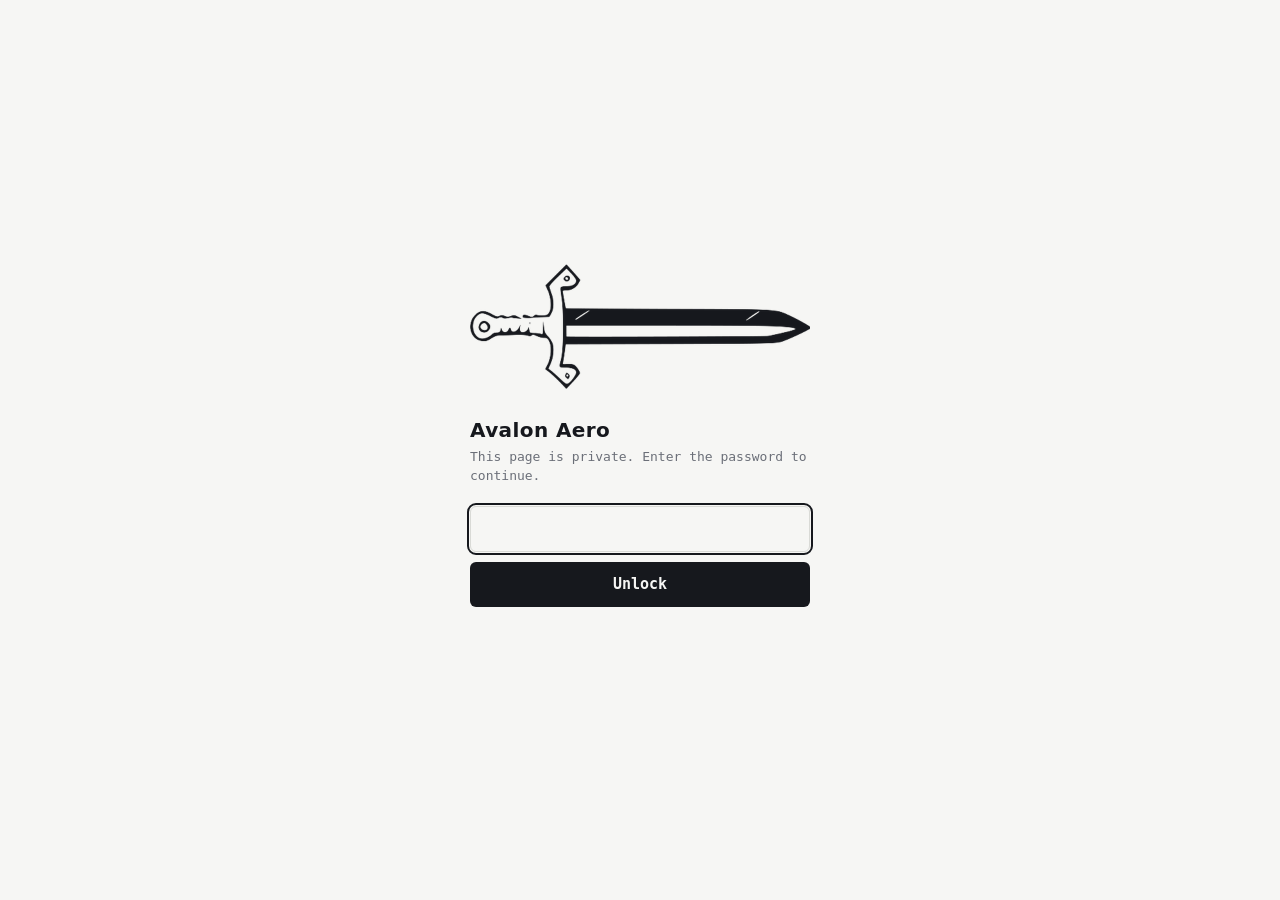
==== commit 8cb7ce83: "Avalon page: new password, spinning sword on the password screen Co-Authored-By: Claude Opus 5.5 <no" ====
--- a/static/avalon/index.html
+++ b/static/avalon/index.html
@@ -16,14 +16,20 @@
 button{margin-top:10px;width:100%;padding:11px;border:0;border-radius:6px;background:var(--accent);color:var(--bg);font:inherit;font-weight:600;cursor:pointer}
 button:disabled{opacity:.6;cursor:wait}
 .err{min-height:20px;margin-top:10px;color:var(--err);font-size:13px}
+.sword{width:100%;aspect-ratio:680/250;margin:0 0 28px;background:var(--fg);
+  -webkit-mask:url([data-uri]) center/contain no-repeat;mask:url([data-uri]) center/contain no-repeat;
+  animation:spin 3.2s linear infinite}
+@keyframes spin{from{transform:perspective(700px) rotateX(0deg)}to{transform:perspective(700px) rotateX(360deg)}}
+@media (prefers-reduced-motion:reduce){.sword{animation:none}}
 </style></head>
 <body><main><form id="f" hidden>
+<div class="sword" aria-hidden="true"></div>
 <h1>Avalon Aero</h1><p>This page is private. Enter the password to continue.</p>
 <input id="pw" type="password" autocomplete="current-password" aria-label="Password" autofocus required>
 <button id="go" type="submit">Unlock</button><div class="err" id="err" role="alert"></div>
 </form></main>
 <script>
-const CFG = {"salt": "SnMB+Oa1U7GreALtBeYf/w==", "iter": 600000, "page": "8R8kGd1+xNP14yFCxMvt+LzezpF9v+VUV4S0/oc6IIrXkHuuqFCxM4/pmVKbnTJzqG5qv2H+v1ScfeHdw5OU+oLe46B1yGYWK8gdUEhmSLdQOceoVvV1WPRkwDwbsibIEcPKD2N1/K/pOFQbp89HybZ1f6KmJOdAWFrzvlHRF78qx60ypcNDjxeuI34sbfmvc64mmefdztZNm3Ce5FQtbkpp1041YlZRvOl5pV6FBJLOwp+oe/VyXqeuNfcuNpfWU9RajuNY8KKGNQr3zYlfzrvQhlvp+eqVlsookK7bONohgnlBem3tdwPdUWmczyNPWg2Gr0rCDbtEoxOT+qK/Bk21UsFYsNFHY5ejicXNmKNXK6ZZxqP/xykdBVdKO6gGMkmNXlE2L9oSxo8xosfAUjab5hpY+eJddVHp/DaD9KPEe3cBeVlnclxPEyCOYZRf3QpEqWb6eklVKt181wbBoBFWCJ4L2t3VXBQvdsyLMZ7c2OfNFLWdwRFKdYJKkdNabGGxqj/jG91riyRGYCkaAAQ5iRsu8h9NfouYtqhIisBTSAfLYUb85qmwW8ZqXE9un8jfhBJy0VbD9sMmh1t2ldOPT8c6FUnZifeHwq0UYoHT87/2rxlMe6FLdPVT5vv1m7/1cHTmrntdf1IqBTQ+X1S1Bnt/XKbNsgoe5btknP++JM67s0kO+tSXDJ0s7Fs3Wn1temhb9RC+UuqsNLpTRmrhRpGdLobjE2hEviiKW0EVzg8qcSPqm6n08IiYvvICiqdl+kfT4Ygqxpp3Cu9lWtErwrDvjLFzUJgWyZ9mdDYRap6wUUrJtxrN3HG4WcpFXkPHeWNSDd4Ez/Rja/48Gef5SPk13s9veKz2pMoBg/CbcRI86D7g+m30wQ844SruVX6V+u5cSXxLwVWlJaHD41Ez4YdcFTbxhbPrev1cjzDAha0Rv35V0NIWBk53v0jvW5WE59P7hxhXzbnNpoVnTxdcpEQGX+ZlMIg7XqoWD5HcfZ82121Eq/tizJOlhAItyDFkJE//[base64]/PvpJzjoX+voZX/3YyX0lE6f4aWh9wmRj/QIYf4ta3pUtx5WtEGQtGgA/KpU+36zkqmBFpxebxwXv44xXUHTUZoPq7mjmATU+WEUitI3ci0ZB8zj+ytq2SRr/MiyHCdW5Gsjod6sH9vN3oYtnkya8b0PFzVqkuBwvPyzSsaPOH2c/4oSQMIly7ikniHmvwwETnV/O2TH2yjIc4NngHTbtkbhkQ8pHYSRFVNO+TZ58yV686bHzzufqPdUAEJW6aaCfMOAJwvpSVDxDfKC2Px29JTde+FirVa5vTovQJcwcEjWRKQKojP8mOP59uV+Vjjz4hCNtcXjgC0qx2bv2Hc5aBLz4KOcfGrN0jn3lrYByWoL/Q/1mc9bolT0M1BPIHd72vlUBtd0egvsMMbJ+dIOh1HDl7FQxto0Ws6PnZnFCIaqvJ4UgJzRSq8Uy1sXjxfTQdVKu775GLSveIQJ16eWaB1ePjSYz8p0Ux4TBnwRlxc4uk2QhYwMowAfzJkKY//ahjWWn3bUveWY3bt6Q/VOBNrJyYRGsTs8XuyRc+z9/R3i5oE2sw73f8vE7iagV0Evu/7SNh/Erz5McKfQgRf9OO+6tTZ8SryZK/NMV9CqC/H8eVmWjKN+bPR9b7B0JABkUoVvgEkc+Xog59azxFHYVjjovXCpvjfOS22C7zP/[base64]/e5b/TtWZZ9yFf5SZIbOhyoq0oNIjSEzAsPOUGCSCK6uGQf3pFG07AmxHUcGVFSCS7he2RkICvlU20Yfzq0C+CY1BGkVsUCohn/BpGdhC2KpGzHNRnCMVneUximI2JM0ZsxUbK/Yk1+lmlXKnfTShGoTVhMlG7+CopMUBq0k+TgBwdDr/+3XKbSuzePlXJmG4ISWXDV8/h0H4P7kOlOsGVwH2pgkMkLzb1DBryxGpd8HZZrS2nFv/XkDIWLqfpOxdsXF9bFQG+O+t0Kvv+jcNUzGxg26W7O7+v6QM/mJ600AS6Ff8gdoySNgLhXY/Pap0ZGqlHv9wyDt/XwdrVl+mpv+MPgpgO7YcwxPOe+nXjmPWj7Ppg1mi0ymBZbBIv/nGRKA/9PfmBGZdMZRKcDAqcW43KS9Fff32bZjQTq3kcL4lo7jO5cCwaa9FXfO/[base64]/53WPMqZctLQoeJVNFJbSA+fh2znvjuUlLE/t5arCWs385ucP0Uo9Cp6GtlR/4YAgw7ftZndqOCLZN3VSWPbjpCSKFILvyjCGbiSaQEyRNuImIsWM5NcugXi5h5BuWYG5Hu6jct7vEGFdG4tmLxIJhjHMlzBaNoPFwaUfeeG29d6OEAQbCm4a8DlAl/IODjtacn6dYpqOOOSS1MuZzg7kSaR/nY9ty8Hrzg1oy0GMGZSHEKKFJiQmkCwEBY7QBNArjzeURno506h2Ft4Qmlh6tQE7b9b4IGT910mRJYPe16RW4/lBPumSo9AvyOloLJQ1QXGKq7yh7I9VdsN4WCqwmUg4VQ+WqHeZPS+YRebUxqgqCATEJOrk5CtjpnIcDwGb6Xn7oIX68Fur7XmGDBILeqdHvWIJgEn0Fbq/xF4pt5abHgcW+gGQ2kaby8LsFMCH0cTTi3GyYUy/C9EJK2qdBxxgkqXrH0XVYnQSeDXN3R8vWFSS28A7tlb0nNJTtksQ24MqIk7aka1wVtHnlZ0qjjkN2mXk7egg/2Sffm5FdbYhptxukBsMTrrM14i5aK5LC6UmlImyHfhkjxuh2nQV8MejC1pNVbYJspVFP9xKpVrIXc0UkjJBH1KJ38Yx3YX+iUx0woqgSK60mWg2UzocNqCxvH43duMi5p+jnwRWT9f8IZ8Xp21bbzryp6tToxMhGCfaeuv7qa3Ehj3wERXxZIB9zr2/MGUZDxlhKUyvVuYFiWU3SqQx2tq3LzvvZZYU9ryLsm3kUxh+F51msMG2H6JqkUPRurkr8Xl5Qz8DxVaUnRkml8PwJXPBRiJ3IxHlE0nkh9EZC3qXFqm/vSATUzDBlSOT7DHNH4l6NKUkYS7knBfZme7sfIfBaJ2goy/N1pc0Kbf/pfNFIdmsxmZ5yF1YlmHI+pwwmZ+tKPwOxcNVuppuC4G1qmjzXGcnBGkgUe8ModaKgJ5Y7cTpAvWWdcM6fRxqnY2dGuEh8WiMS2SwGsSt/7/Q5V50xyjYmeIpVDMlKYHGzUtc2oeB6cunlKCmqzV0MH+CyFeUhxyx7z6dB3mAXMcpE2T9guyvEvFengVcIQHXpu5uII0OGMkMNhcTwsx9FPT3Vspbs15i/gz7gTIt6YGcHyeRAEIwgsgMOMgeNtuu5EbkC0R2GWyjxROrlqs0XUxYabYCsI5iHdBvB3OfIm6CSx/wSFn7W0D+3V4RSzqQj1GAwZX9x9IjVucZFawjUZL+mLfTRIF4YWfumr9oP+4HCzks1ZvkfevqcWX5Fv1YP6AU7t/PykhASa+wFVj1AafEwmIjB7zhaJiMVoWTjcu1nFcX7qiVZe4kSmV0DhjJW1cOJigLqK+/tu/J5FVqzUyb9hgqS73HNLgwY5YOIfp5+vuwqWS1vXJpUBahUpj6J8ge+uQVFEjCNfVjgjpWXOCz4c31YWoIK6li3clACR3SCZQmgkx/ZMQrBYmwAgD1BhZfKAcKawXf3Zr6ndpm+1J2+F9mwrRs2q70vXX/BaO/HiW0Nfi397CulDdOrcPFZmCrXg74W3FU43GZO3oeUCUcrtcKxeigRQeYuu9SahyO3tPJudEzuXkfTB4+TsNjXXixGkcAMm7Gm0es5q9UmffFYxYaGs/fMw/YQ5KbmFS4ASzFojLeUDEK/1TeWoLFNVij0DsCS4AKOC5zKAUwzhJrGtY6UClmGq4CHCYMt6afTY7qtWk+ES2mWzKdl8fgLthhCSTKVfjM8MINNiTbVOn/ZSPrzRzGRxnYkhJhrZPfof2E8sJKvjYV6h1jp1e5BEriwpjMOVXz851hRbuB4s7Xb37Ww/1GKKFP/6pkRoftlOnoE19SDqv5rYiSYQJmZy4/RgBPg4nMDQ8/XXgtMUGcL8/luen0/hgA8fZerZVhY2oZWykhbkIKCFCU9Viaw1TSENsNJfn6mMJb8d+/Y0mbMvwsm8qnkVFbWQk1qdd3V+SNqrfz5uqoFgbJKwsW050a1wKQq1cQYs3Pazc2W1IrmqVT8HzbT78ZQ7OIiXwRM/MCbX56pV4RYoft+J8cqy7JJIQDkOpuezQ+prmNaFWXawbuFWL7tMPTZdOlY6V4rz3uxG6iScFuF6YUN/dOS3o3ZBHp0nm+3tVaV1CR+lVrOSjRzG9ktXsGOWiQ3LLw8erusDVVLvs3l+9ZUjsKndIFf5ZSHmQ119OGlVbWPEPFLJJeU7xQGQpH9X0ro5tkVuCT15NjENHxeK1XlutSPyaiyfg7hB7P2mEKSozSvYDci/7oL5Hz3Fzp2pPnEqb1zg5bZjZCjYGD/4ZIcxwtTsoxUOdgTreYSdjDHzDIYUsF2wSrZ4cKtsDvR7XAIlHspTU7h+9wx7nOpR+Z5DkuTS8TEaY1nWYhZAkG6MiE+wdNdGrlug5tHwifsypGghdx8cMCBWQW5D+4fvFG0W08vzspirwHh6Ln82PdGJfntyoQhSEvla9vFJmSnmDfp4g4E9o/9qRacRjhc8zeizem0NGVUKagLesDJNsekuhoLRAMyWdjAw7wApsYlUA/9igc6k7YZsE65eOjYkheebBPAIO/hQAvf1563iR4WQBhkbMB1FL7knkgA8wco9XpbMbTNjg2wj7dDl+DyL1fNrcu3Q+5qmoLD2yKTAzTtTwgCGjqOThCYUm7hGSg7nWPVMK/Ow74MltB2oR9/RLdDzCDimBybSk3vzjhLAq0ubygT3mxHNv2CK5NYHgsjZi5QNHnuDdp0+RlNn2PhDOjSRiolL5LjGl5Wy2CXHjdVRj0//U15Tz3aM6Ck9+tDidoenorh45MjIbM9rLi+9wnPPi4RFhVn7G5MOgE02BZt0n5KWzHQL+6VmmF9k73bRAsrwVqtmyRoVLm1s5RkuF4DcmMZQ1FNr9zJCbKXgpK6LX68tTRq2TLXi3fzhQ2fLUa+38dD6d2jqwm9piCez3BwliDLe60m4GI3UI8WGduOS/tX1Fy9wIPuRU4tjR5QNiqIDkDgGiSNTXNzmOvvx78iSPN76MxtjeZCbkAAfgcVdRef/67/uWKEZzPVBo2fkFgUY28+2KZVbDf6MNvTP2/nIBfxUgak3Iq+lcFzdSa2GZrUC3PUOfz8hMSd9I7mESsciOJX9TIvaNJkibCYQm3+sZ9gPn7/59wq8tgrSlQfp1Q7CEakdnqzjfs8X29pzxaP9mw33mwK8Z5AaYbgAqmo3NN2yLIHrEeNvXfgj+w8DnMmrk+Xou6TCtApezho/JdtogGOql8Tdj0+Vi3qMel3Ly619To++iD30xfDosFtdEULaUe933gSRQf4nvIE/plHbPC3foP3gVyLVT0ZI+vPavMw/XY//HQMMma9uJq6n2eKTK4oQr7D2w2ob947i3oyZvi3i1AX7sLffrNwZc07+4Ceiyznc9RZym0Ts+6EaJMo7b2DdkRL6axJ9SgAqsUAM90UdP7TI8s1eIKEY1STQFlkbReH2+QJnTJQokLL6GgMXdjs5xw/nOQb3dCdHd2pkN+TWy5wdNFryk6x2wM9gD+LMJLLnq5na6ZEwlRbGUcuMb/M8FUrjzSPI2COl4dzH/KvkallfJ+0Jxy6anLnquVziHlOA8Bm/frBgzKxm6m8MvftP/OhWJOZsNnnf7bNTHgmJz8zO6v0Jwb5IB7VrcdyihhI93oEEqMZnZGOn5vGSCYQ1UIGqG0az6RXiS/8fhYy8MD54xTuoaq8YZma2tdgNA9WNWQ3wclMYU3o29tqVHm7AnHYAL4TRoEKto8B517B+TkEQqbgcnpaIvSu7Mxh93dIfDT86hhHlCGQVBQTfLh+eIrmzQnO7yu5HOebbWcvQJhARaXjtcz1fB/[base64]/CmBQkyAikBftq1TU+B2izFvIMi1/7TmfAeNPlczLKzDTWoBF8QEibJmBTyWcYIKaAXm9reVnFwGt1KNU4kS5pJizsrPgX8NwurdRbZM7dO4lDu/F3YddTAQvbyEpsiPiaiBJf+K/Kr2woVspCoyFuvtdlRo8tvDO0ybOX+13wyGZ2KqkNvWq2fLDGtTuYk8oUuHtEGb4/S0SozVXdqaCgdXALFnostH1lhjTsmXFQ7gSSSDSWM4TGNVxIldswmTHxX9SO2yFg8pU1NnlCNuhSKrn6u9q+7P8/[base64]/L7VATnLA8DDm79GNl0kYpyFtNfq2shAgjDkov5V7gxncjEi1uRHbbS1l4YGzEDV7SGPXxIXoxS8qUNKlWAZdgsYhn1P+U4ZSE0frkW47gGBQtnp0tDkCilu5qd79GxfhvcCP8JQ+6bOv1ie378u8Z5+PxUwO18Xw8XtrRkndaSw5Cc/kINpjp4mAtJ6/bSc7Nj8EanGF1ZERfG9vq70HbCQWcxoct3Zk/Z/lZxRGGTpXXQmuznyNGdbZ7xCHxYI+JTVhONXdG5U2BJ+ad437ySvdtZWdpMfZmRaC6DtIzVnLw41blv2dHp+VACRqFtI9XsdYUqXfsSLDBkKZTsQ9O1UL/xe8nsNHxPA6YFufJxRXZIr+bW2TbsgX9VcH8oGNfUlpDrD/gRjk4knLQBLSbItFjeeZqr3FJTyAIi+fSmakgY+IqGUKm12nms6ngENaUqb9+E3XjglAT/TVWfE6VQLi2hAl6ZHsMks4o/h6UXmTZ+hXXK0gYhPmyvz1mXne3TdgJWYH+Fo99zcKLkd2AF6XEoX9DaE8zRMntA+jGTq3V2RXNQAah6+bSJq1ytDwl7mEeMDwC2igiOknEy4iUjDcc6947Xw2PZARrktM3zkA+KhdecBlPtSmbEfOhXY+q1E4Z+AMkmQEyzgFR2YWJ8At6hC5w/gUoXe2MLciBqo+V8KDL4F28r3+UdHz9r1aeVVRco3WONXruaF5hMqtJus1crckkXpkI2q42H2Uu9mAGh7UWISCrTjYlB01XZl0vMNWuPXS2R1QeA2sen4W01Ak0lMU+rzlaRt4o+L1OUjEZjkMFj5WO/T9ywXEXB6Sn9hB7n/WGxb2b84JD/AphXFlR/GNjWX5FOCKyOLr+WfiwhyQcXzEcjocFDD1DXpmlYVBxljaRQzTU1A7efuKGjgO7oO3jQiJ9kjHNrrECzEO5gnyPk7KYD2vi3xXbafLWQKK2ucBB55ErEWK3mhmNeSoq39OK6YV6JO+FUuQpEgKjRUpi7AJU0z3zPHqHoSd/Nc95YZpZ6NkC2Ey73U3dQCMjVEkKWBnVNCR9mY8IwoSPssakRr/KlsQbQoBdRdDmJZXW3RKDN6SfyoZxtTPW6ikzQq8vwAGj7LF2gM5nnJJO8MdXBdhKENh1x6XgStc+GPx9dIovomCSpcuyHf//L1BijKW61iGAtAsmF5GIzrPOXLhyR5OO5rXc6AraZbSsui27r5t/jBevpM5MOVS6O3+kUSe6eofaBr5eeniH805dE8OTojiyg+COYP5Glea/53YVD546/ydu47zFOKAFotR/f4RqwRF/TVpP+BtdAi8oRCndTFzA3XKpeaT9/776ScZh2LCrl3s3kZZ3zzRzr+Vz9xcaSCX9EsHZiNGYWX/JrAQTy4WhESFic2bY0MEKXUCgqyhwfwtSONPnP6yCbTDYtbwOfAvcl6/nn2qMLvLoXujeUzaEfX4Mo1j3nyviWfAnY9JEdfVJkvtnQXA6nlXCfnZ2Y/GkrQk1GlR/AmdDYsrwmljDCNxdwSwRbc+8qCtQlCRJVdUbSD7JSaw7NYoSca4mfWcIsoC8l9Wl1AhmDFMJ2SZsip29ZvsQFqmLJV01Z4ii0UUlF6v72zLjog56D9pkVgOiIL3V7qm1u5EZQEZSBAdmeJ5r3+Fw442i6Syj9Dxz7Wnx/dBRLhRZrmXKTtaMnYimdrZk1kmQrhZkktYj5g0iU8eZduKwsJ5Vib23qPm8gJrZ5SrL1Bzp+UltcN7cVH8mIolqPDznAHJQHmcsdkcxyPBro8Pk0kTlCr53NCTSt+0wYTUZsssO29ThO3WfxRRdKEvqnOq3+uPfdqmVJPISd/2xL5M3ol87VSwriBI8xd16mCSbPX4X/tSQG3BUKLOFJrAQgpryeB0//5gJui1B48DYnU4VJTv5zPwyO2HQEgxO/H7XdopxaPmAQNbR097rlDI143zlgkmYLWiujl2Lp5z7F7TnA5ncRP1ja5uFhFTbo+KjzRMZ/fH7qEtesTah53OQhqCUIWWhaRFuY/vtgr6xA2XqjHhKsNIFaWIgISZ0zRIS1xzLuH45UPjLHHz/aAGRex+K46PuYAhvHE8PwHyyI6OElQBtSXbxzOXF4dx5IzaNm3/MMSNMuExZFfRZgSxyhj1QTA7NT0TpwmZiDPE15kT1iyHQJLll6ekm+Ko2AMxP15mpwsMAaufYCCY9xkO7Lm7ozVMnvbl8fZUcKDp+skImrsjCQDR1Dg1daBd3vf/p1Rs6LwAHkt0XiNocjVdwb95W6zCdobKtefq88vkSVasANZvzmvEImszml3ZXhPAQZNtGdWuOwInMN31V64alcSsx582sIb4I/8EukIFGWvWsbymklQqIZ250OUnPlA/l/FyjnHVPS9b9xh8tT6ZYM1tWJ+0t9wJiWjmXnlkNjg5+YTEDnuZ5cyiDqW+YGXKeBA8uneZjo7MvMP4G4w7Z0FWvH49TuU+zWEsOMTTOmiF5k/arMDTdG0Dy1CadJh7Kckj2bAQaT3JSfh8GnT75JzC6US9Gh9pUwW4SuhORnyqpmLT32xDrP+DmuPlKC+q4SvUF4fhu35bU+gVKPlCWkJ+SC1kCYksTRGMCLDbdd00JoZg2l3+NMmMDnZJEfrT57nLeLfESqkvzpt8eJtZvpqL1MMw9MNHaKS7b4hznpsrvFhA/DOkewtLIpwaed/Db6D5gNcdqEqi02ow9qrp0QrdqaD5j9/nGTiK26HHOOtR1JgdnShuG9/NxT69bu95/pkNfk6Mi7vUNvOU8fIggQzgiu+yvOU5v4w7vKyDvatCPSci9VNCLZScAQMv7si1dqcZYtbhYVaXmtjDJzCDe+GToAgLtEbRAcYkleDBYFcLgqB5DH8ka13WsGOZ3QA/YU+uieCJChJKs4Czg7fXfnbx+unSR7ayfCIJzJMB9RDfV8hYNmMwYjSf3Dbb86AwUAff7eFy53aqaaHUWGEJ/eyoGg6+D5klCqiis86EGEW3hA1DVZrDEVfF6rxMGTDYCmXHl1HtnLIK331t+ZZuj1IGhgumslVJvtJbTFXixPLIH56yneoaWDWemR8WdW+4cUgnPPVOZzGUjwGpSmBwvwXfZFLOgI8UB1+Ksop4JQnuqJ/qgkfGK+YZjziBM0Z7X8zQChx5XIss36/Vx3WLyiW4ZW5iYbvuzrVHdGW+hd6c3WVT/TND6FKFMysjx4P/fMJK9peVB9sfhUPGEGve3DKddGN+N28LXMT1eSW2jivuk5QdzF7P56E2/9wiaMChrtVeWIVQ8yoeILaFkjWifgi6bRRwszAyinyfwtNyUYAt9mXTOmsYaXDXQFOXqTApr/2nozHgFJl+Ig76uvzJyLT1MPHAH5W8z7zu43+UMkQtCs00pQiuGqtW0Ozxay5CTe/e1UymLp2ykcVFWQupIg/D1wqe7IX4W7gVwrTd88+RurdUZpl7Cc9mfUHXM93he+sZ/Q9QX8s+SnXbXPepV2eKbrlBxMEGy0+9Uos+LjuBAAw2f64/359kSyF+9Ex6mzJIx6Pn+3FDTKmTykXqoglN6lEFwgoJNwZddr+Exw4/o9Y/CSsFmz9VcrLVRX1HgKwu8RzcwyKxGC+By/ivZgfqArVf4i12aeuX1Fm+2Qpzm3AGb5Um2OUJKV5ul/03OVjcOgQ4uMooCIepGRtpzpBXPH2VrWY+dhqq3sBy0wkgT7Y4rv4BHtALJlt19nlsles1j2UWgvAq4hHvLOU5ZCq2GZ8erk108i926Igh2KZWDjjOmEd7w0aY4SSjrkFidHUHqfiS1qSAdhnjgbk6XHQuS8OYSnX2yIIZ5PRkVCDzpQBT7V79/XxZz2Wzl1WHJUDx3kMdqAaNKBKtkVDR/35UuWXwhTwmfQJQSwDfmdcF5UskEzhCQl+vcFPUscAPRIVRu5aqnts5Dys65FTJVMSHl8Px/BOxcYhr2OrJBtbLiqv7xmCvhgO3eCCpw/ywPTrS8es7y/uiCaQgnEbz56GUdF5n+FGpjIVfmNqlZv8tF+0Y61K+5SQyZNDRN6XbD2SLpsHQhujF8DEwGY9e5pmHrbReIZ+Ee0i/HpVQ5Ola+7qHLUDCvvKSZv8ORLIj8JoFppQJae8KVybmxX1ykqd4c+iHlZw2/poENtM63fkUsjM4YPNoYre/l2FZOz9a6LBrRHvpI5/tQrXr6sc6I/tzk4tIXLmHwzCk6w2z2B2aBvj/cxP3W5w3no3nLvpG3e1Ve32xO2g4LpPYTlfTnjpt958KGORcQNhRxtTgTV/JUcvNSEaGqOL63rWBGY12ocPq1Dlcgm1g27Yu0s4IrLYug9ZKNcdkKVOq9W892PXxHjsUoc7Ary2FSgHMC+4i+yTAtjWPCKkfHbeAfsUXblEj+syeZwXV/WeuLs/bbS91envky6DoLmflK5O5dvD1UQzXRrfuqm70lip41Te5ta3T2HhQqV9txUtugjJ7Za07Og6bZ5pfwaTxjLanqUZmaZljFO9Rq/6sZoj2dNdzIZ5s6E+w3k0Xl1+Bq9/82gnMVgowLYmFxFQfUJ+c428O4f/9Rzf1RNHyKt644wSqrO1fCRGQeqRFBwbJXySetGoYKTJU9qBscJ36/Qs+VVf9/WGNS1GcZbAq6s2MXnOQRJ3wTNJWocEJimwJEgBB0kF5JngpRzSpxQIduRZf/RjJnPLl0CBUfXmPc8r07rcr6II5b0dfWtNAHrW++AzEUjmYy0lzSt8qm5Jori2YDyXSDQQ6F6vgQC6jTKZMGmHBJV4TG7HovXie0DDPGBaXvc0hAg2bP3RlRhHp7S/KoJAKLh/r+tIvqxnqDAr9O9dem+B2laMcZ8FABmGk96OsnKJzTRmIbpebDyxmsXxDBHsCCTcZaGRbyxq9GFo7RwPUI565aul1+0rNN6hMzWCsdpEEszKeBjhTUP2+3RAp5/Yv12BxNqLHrk3kg7UchT3LglsWixcj+/2vuXjIlRZi3t+7ADvV55L5MeveNaBCnLyQdyoFTocX7GHtnh7TVtluKlO9Ti7K4bukWoRIyyazS2FpitBvYRnCvHVWgCM4gZnWMGXNK6EF5iN3ZPyUO4ItCqU6YaewvD80iQjUtdGh2k9SC/aWsfR4ChmpnFl7WyWitOFsAuwABNLgjnTfEPkvCjGgWtKGho6YKy25RAPOW7k4DdpuBblVeal/mJZSw0GDbjJcotr/MA6kwmCEOSm7pkh/4nY8hOgwqalZy/dYIkjuEPAdWEhIIxqBCGLfaNQT61OyUyYpCm6vzD+PvEjqvVTtv74WPSr4aSpb/5dGG2bnrYvHXUG4XOrsquzhQyNSB0/6Lw3dZWXkkq96chPnaOtBWY4RXJ1gh04UaPq9ICJ2iD2g1lOm7GIt0gdx+BPyKsqMqBIX1hfI2obblG6EigstwcDkP2o/NgJeeUkDEAMo6O0EFzre4dN7Nvsin/8lhqZO6owail9mu6xSr0lPqxbNHzIqvIL8jAt1ngV6vbtRa6nVgNISoQKz3xHfHuVIyT96lKbfo4a+spCYGHK05ScYTIGldlC1zXhOvM/7cg6/UWuVQjbK/qqOVjrcV+Osbtc/HzTiNxidMXWOGhx3icUQgp7oB5S7DT4jCGI0m/4zeRwW9VlYo+xpFaMwJ35YfnN/e6IOP7xXNmG1ZNRTrbKL4dfPh457VXfAa4rQUR5//[base64]/x1lGUnk5z38I3iXbBI0PCZVboxCxMzaLTvKRjyKebGZGBiw/CW2ILkVwEePIPVmxb+stavsXb/6TPGF1ExGsvbOpyvWmaci25OXASOhTzjZrDfZfzhGot7e1OhAI+3PURYW/gj/kBa/tMyyrQeZd1pvYkc9lw7R0OBv+R1DMR6zX5i8xhj9VpGJekQiicjpJaiOG9lNBdYYsW6UtlbHWDy7lTMkX2XvCf7MVU73Tk0xtjidNY7uImxEUZz8opn1a83NaTnUmvs66pJZIAYrWwJbTkqYJWexHK34wPcbJBy4K1QKRL+Zf4ukwrG5LZ/XbqRHoIB573fOQq8WjWCaFvXrt9zqseRbMl14whW+pRTcbfknebgDBHdOChreE0i4lmlQMzHjGa++WtDwoyKxjGbCw8YKB8UZ1Yi5PPG5V0AsyQAT5J+SkISm1dD2/[base64]/8t+Bd88JcRRJm3IV1tbA80YmB9b6WxFs3DxBXMpLF2tnDyzRAJa4uQ9+jCJtg30QaU38PutkxEKIQthcC1WxI+SKN7cquVqfDEip+/H0Py3i5Y2kBAAyVPZGl6DY1abqbWYNOOsmtAD4H5tUwIMVWmXN8ExXOQRbJ3p4lfGvka3V11R78/[base64]/bxLszauuxYN9G4g9GgC2BS/qREafkb8haeoBiELUUACojm3JlOMAARkzdBvdKZY55VBmGCLLoJVSJoBZXvn1Jh32/dWgF08vry+chtcQyPStFXHGlVkUBuE0lOUzUjiK7rfIukhD8huiFFMHOuLZqUQI7lZsWRXiaEx8CbdL4bpZOb1oY/A2hG02Hdh+DgvkhBCuvfP8dCgxZjShkObkHvQ9sZiEd0FuPobn0dR7bTZTqhJE/yNa8sXSxOz1/O65xjsbeLj9spM6/b6+MVUfD2u32kHSDa0hMesHT+EjXPXp2JOvVTJakP1fV8n7XDox2TOZHrpZV4eSpyaMwV36zCLtzhFIF/JWQ/klPOc5ZwoVvykVRu5Ma+fhsGHgAcUfk+qy+1SzM0oQC3wiRfC52YVkNOPl4oHpbyhofeW6oY0NnQXtejcx/[base64]/81z6/mP4okb/fJMI9cicG7defOdIuSb19zg/+02LVZj3ZbYLx0NccWr3t69/MCr35G4xZeHfqHNrgGufP2CUa9AYZRVCDksMS4Qz6nIGp1PduTDxQzR/0LvQxCmDwYHfrfcTMJGbRa6JH7iZ9WtoTUb/P9Znv31+PtwGWdoZYYtcJZ+KfOOjfpbpF0fi3WMq4cbqzqpqvqr1WBc47alU843Izdia9kUdGX0MRia5RLBSWUwQvNSW0eqwsjY53NrCJM7SAnPqnkZJwPs89jNYf3OLrRfbcKbNZ829JOC3HM1/a17SGrpofPTaSsB7EiC1Bqm46pNANanttvjZ2YBoMKhT2J843d8JAB9ofk9ILoXdlsk/pYSbltJvPpoVZxDv/I1/XuCjfhPC54aWvwFRs4IGvWhXKLXaWq4kmJuxL6KqxbQHiMAhim/t7MnVK0c0C10h5yp8hqkFm9asBEf0sVcg+R6Jnwvifjui7VT73JnPg1sdjDkQ9C4vjDKWP/Y0aNzAdTpSclVRblI55vUUwbZDFpGE4OIo2ZfCrAvdn3IySo/[base64]/24XMcL5OKucg+bWdhcWUpm0bqN6j3ofryM9FcHJKQS66rX3AZfrdFGqIagzj4btEgaSmOHPGmEizkHRNg90WppIaoWxw5v4KcQGNki46Akjj9Xac37F7KAHe6yRuMKhSsaQ/H9OJva4uPiob96Sft53R3+Qzwoh3E+G3jUvcb5+UJQfAPrrycDafsGwRchxfK68tx2AUI8JxfKWIbK/RQBAVfBBwGrGKK0uDTG6rZGs/McUlbdzNxEvNv1PMDZVatONVh2aJoVqLcZdUZl8Ur+xHwIi4oZKufZ5pfx8/4ym0olV80EBVpVUbrxjf1k7JKnQW3OD7sY7eiOrz44mOcm3Fi3Hv7XAG2/yJogy/JHcSaStfhK8MafYBxMIhrP5I2cnqlo6GvOT1m9LuKPysxP2Pzqy54LXepXrhTtD1XZcjNYjdJ0s0hTlM9PAaBHWnyielqTo+i4tcTPCYLtKhH6xbC+VZx8abye6Y2BObjBLhwBuJcVws4XpVwMoGQaPwBxw0cAeAKxkKufVi+tFyGkik7rLQUcfk/[base64]/BbmLZIvnxtFmbDNhZFIdSPTIZ+KgxVmB9l3YvWmpw0wMB+nJ0ZzQKET70RixKv2sJiMwNB0KrCy3G0D0XVdvbeKuoxOpL6dlnUnPGqMJgePRug+mUqIPHGigBfI4oGbdZPmjg90rt7klGiaat/co3tcmzYzSagGVeZ/UGtnVQLrn68mZetcDpXyt/a9kKzSH/VW8Yj37J96/YRP6SsWVMKBoWEwc5hAR4JvmGfY8GgU5T8rttBF6ZAa6IxrUcifn7TvdB7MdGaHfSmmLO0t2WwuaqFQOxsUjmZ4Pgng6pFH2Q8kpD7nm+Hm1+pjU4UGT1H82niNVkk3Z1s9o5fbX1doXJ+hItxFwnn54xcmKlJpbpkw6wouGb9IDE+4xjOCSuk6/3ILyPr1rF2EcfFpead/Gn+lRzSQzJWGfc8d33pqI5Nb7ibm8c4bGMqnuqRX3F7E2Vn4Oa/iznqLSwB5CVLXFlR2RZVt1OhAG6zNJdIYBK+qy2zlzOmr1SWZNwqzIEef4ldNUqGOxkayPLEv6xxtz+FM4c98TAgBax1ftVfBjNRBchM1I2o1HhNHYDqX0XpZr7Lo+0ct4V6K8OUdJmmd4x1owrwwI08kLRVn3uw7cHhQCvXeJV7vRZJ2u/WN5FZcgyJq3qD24x2Y353quk802W3r5Sy7xrjI4xWniRmlos98+eWy81nKIefplgM3pGwxqGSyP5A1DSf3BvNJsxVfHxbppR1pHLErtd8YoZnf4r5jSYf/52AJqBbntCatHEmGE/pvwpVYMkMYYXcwVswxNbJa/fGkiPNRw+vGgzCiBWdURmtACyUPHTjYazaIVEUttS/tbMNxi2kjr67Mr+SJOzfcnjjsPdBzYwFnbBmRpLKDarez9XkjujP/h8t8cImoB1p24PEZD59jRqGLVJ3RJg6NodVhDS/C/XYAFjh7V8Gwz5eS41SC4yFgrjIrCux84tPJ4Jxj+WItejYjgDC1gnC6j1sbP1KLKa1CtvH88aIwphJNKe6gyl429B8FzF8Gmmi+vuz6hnkLyeqJfKLtQlZYFdhE8TlC1fa0AHzlO5TNCRHcLGhJKARUc1bgQcRvCNR3LvLDjdgDzECQw/eb58RUscsRUX6qG/hdRTCXOP3M1ScrbiUQXPAvGJ3fcemo8aWtfn+eILCH8QRpurLUuSuOGZzTq5Cow8sF6sihot87cAG3zcz7ajle0VC1MV/I/AxvYrDG+NLOzpGuQ+FdhkhkZc78mFZ2on0fGorlDDq7fBBO38G/Ov9rRBXlGItRJHZWDfDC6XFZp4y1iupM291vcJ3oxwqCPV6H7qzz+eszj/wUYXAFHzTfvqVbtBnwS2Chap84K9aTpZ/ryuo/R1cTCTnAknIQH3euWSbnd9w7MjxBY4ul5LzTwQ+v14g4vi/I+v5JZufpYlwbfX5paWDoFijvsK/4942cUSceMRSpSb8dJVLm4rufnChPHapmhDjMhMxN4wBTK/JjOQcGNjQjQyyPivS2MWpdm7zmDCUYBvWPSOGUEhjDbeiuGSbjp+JRwvHW21IBECFgy7UwCuk3Dr1TtyaNORC/fL+e/FcSbWYJ0QHlT9b4XEW5JrhM3/Lbx2/QgA25gmvnR/+HqndoQ6Gne1UyYQxcCPNJL59lejSJ9AWwVqxqXhm2JhEVOUTpu7T+1jySwNRH3ehtPFJ7BP0TQruuuOToyg6LlsTuuYv8sMvzU+MOPgrxz7MX/4u25OTmRcRuVexLq0rBDOZFl6Ju55JBLsiXzr8MEvsCl56e12bKbqNBRo389aueV9VY5EsY0S99IFXjBuG3Jw+I99eziS6PqhGzznPpPtYdgcNWAQOE6fI900VDXxaowjTWdOLhZsJBltbMFgR3S5oGli+MEjpKt9L4IzdTIBrdTGgn/Vzn4r+t0QuRgmmO5muv5znfjT8tGJqJ8kwOZFdnkp7t41wZRun/uPDHXsILtUdcWjpgCT9ssywoGjgIBHsSnCYUUjtnjQ/ecMGCjjyAQz399fCH6CtbBJFatXIBPWMszKaV1SIuLBnh8CIoC5PECOUxKrGunsXhdyOLHPehis/gHyd3F6IBKNqRePGx4wvD62Mj/xY+rSs8hqUu/wRIdgHQZlb9yHtwIqJpa/rrNrk/[base64]/R3/lbZVBE5dQpufvy6SVgisAfpY2TJoRFXvPJb81VCwEfbVtS8I0JwpFnczYUVpmpesSYz2YySlo65viC+9NfqKtXQTJYfXjRDeLuAU7sMuqLqJzKQBl+nllXSPwkC1bYAlZNfk4wB+UetkoNTXXfPAbRCsZH/kLyYNyftUb5F4Y/xIia3UX6Z0IsxiJajx7a76soTJjdrWeMkHhj7sCOrWD6IvjlYc9f6U7/edhkgZ1xalniB/ucUrquWO6PGNPgk1Km8/tI+SiQBaBK4SIizbr0tNEB0BgXwCDUqRwzgfW30w3KnbrwhI+qfQuqb+eYooeX8cfUv2GCnUguojuTil1wf+ldGVspddbRPyeccQWAabksiKmKLzk5S3r7VLF2ec3X3vplEvqSk+0u3PSzprrK0Yg60TgL8yJWosPL/6JB/vcno1MigXFZy3iQ/mszYArs9hy0KXy+Jlb3obnz+t4PPMZOY7fRNQ3u5QlHK9jjSOhA4tFzvVF/LBTxDvGfUYoTcZlSxuZ3DXOj+e++UgqIqhiAZzK/ePBfDyCat7t2GPFKTWYjbAocjuQTEYYiaPXaRagq/39c/htSw4jEUanPmIcOOaE8+uAcNDgOaEMXKm0CIeZYVyzbTlxA4pqFpkX+i/IZHiF5as+ZsU9aXd62tr+JZVEjdNmLFBk148MWBpCZXFewDfAdly2w5HB8pgJRS13yRAueONHZV3R+IrEs3QA11W7OcMsylOedNEbiONuoS6/I682htPgBIOqw+6GWKiNl4iTMlsqgWng3x15blfiY+k2AghEpW9fSlW0iIa45MU8AHXS5IieahzvSbBN0bk0fPVphD5ctiF9Vrmb/Y3zy8kUjROep4ITl195fxfCXL20DYW7oBLfwf8PNOJGeENFRkDBPTM9qsCFgPAMx34aOx+K4wBo08wSayPRGASYoutvGfpwR7qy7JlHHZqAPWMgluAihX2NFAa1akkKT+rLvZwRyjwsAL5uJqYyfsZdS7W5N3yhMkcQv6t2y/Fl+cQVMLLGPYdqgJEEPeDo8WDJpO1yH4Lh/xSzlslH0Vnvw4gcgcHLX+ibEBxVuPcpfC4Crg5S/FR/WKDTyQGEjviPMXScAcC3jBLD6bxw+pePd4FQDc62HBjl9PXNxaI49W0dTEmNYQ402yGfHD+LjvIp0ZomrLnX7ssBBaEB+3e6+WGc4xQkEDoV2yeYunTpc+TggEu6byl9vVmrkcZ8jg81nb0SIlDCWAXzK7yCuoM4wER6DtVGlHfFsyyg0a7F7BGpA8jjATLUcLr7o/0eBYD8gOaphPluEkgeCg8+03SMi25uODSova/5Umhl7dVMb+n6hzdUz8+IVDZ3pXKHmpuprSQZpClG4noPR9Gf0UOijqgS744oe7FLEj3g5dPKLECcFHbHCqwIbMfNs9s1hGJ7cPdY0oZrzcUAxwalWE0HGoc+47JWV+kULjMhDG+PQzmLjVdjO9oxzi9GvHEH2M6s9xBCRlwUcc/NScVkehlzjD+v2lgpbDy1EfZURSWq7/SNrRsJVz9Oq0nDoO3VWyKY3pHsFT+Shv0MfVUc1yvrJegR0iKh/0AukMx0ZkarWm8nBNbRMZ8FrBF1B85Xl4HhY7jOdpcRtvi516CcF8bCiOzqO1uy05T1SJerF6DfTo58gDOYn4dIpf1KtM6b8giBa+MuFqirIAV+AQHU3IsDFIUwrBtV2Vdv3EzOeCcoXjg/rSYuHDatE8VXL4LSrOpfGxoGvxg3Gy3dVJxSWDNPZh/HWy76I8y4KRTilNotEBLXK1GeXe3ZEuJbEKLek+/cOkS+cZGqKtVQFfGkoMlQXd08qZ3+I+2lM5fhMxU/+DfwRo0gwxJ+tdcKweTFXMAUSj71NhRqX4BK3tBuhbVBSDsVXOUYcyZYb9VvzENLzvurAYLUxUvZg8vcPvg1ghs9gkpMb4fqiNKyewi1Fvxb2LoNIZVUQv0nYKEcKns+VnYNnweUu/InvyoB5fUhdVIOz2OF0Xmcwclq01YcTHdeyEz2D4ljWtgAfTa1Aez2CxHKD349+Zb9KMwHwNkNk4hPKUlCdJ+TDdvID5rf+qqMclgsUJm8qRSJ00PCaN4g3QbIvzB/HehByJnjdQl5bkEyIxH4MAYEmq4tLxMiM5D0+QG4ouN5vO9wEnirmnBp39hpw3uEuQQPjZAHWhn4YPSGQw7Eqd5eK07Rg4mdpu7GzzEzjXua/Jt92nRdfPcR3YzwpOqOX8UDdQzyE6GxX8AaY4sNR5mqKLyxPcj5nm8yaa1fT+XgNDrykeBELPTCeRRDpTPjeRchs60AG2c5Esa4G3SbJ1L/yXsdlDQecBtLjARgWYA8SZ7NJtunHNrsUlOLeQD9O2+oc8Z6rd6wB7OrfZnQneYZtVtw4HTW45T43XDUsA81pdeGH89yDOlstQ/PdarSsrUPIRkAbfeIDrxgmZmvPuo6NcULKksKuRMjCNKfyD7m/GvSrlDXqHu1hP0A/vaVYdjrBq6IiIdQp04f3XZtDDvcsqVILUs6eVuS4OKmqW9fv7Myd3CTB/w5XqX+OHRvSvk5Cj0A14eOM1rXELLWYIJ46px//BTJTvSCqGzY42dcb7RBcDJlADdd95ievMBolxG2ZSJpZIYy/APkhzZiqnTX/PS4c1N35QZoB8L8C+vB9anfXHqn5K3zEI0EhkumrNDVFQQB6/6jVOd6z8MokGh9XvePAsox6us5FaWpnaaZZdhT/rB+gjY5VDncpZz5vJhD0Ll3h63jnGixfcbdLga3J6zSVg77agLrIs3nacNXdcUiyFU204iC/vShc6e0DHLT22TFSBRdHo5OP8dpsh9wAf/swiJaVMqoEr/wRgHO1bHibsGi3iqV7h2p4PPh2zAzOodPD/HoLjQDWahPwLS7P02KqDLwBGvNlNmvT7tCmvq+cNJ2H7ZArKMQmrOqlXiO/5hkreFmA0qlvWF0N/Idj4rRt+zq7VNjZyJlY27EUVO1jqp32u8u6L13tynpfk1ZpkYVGziyKiJqMwwa44+7msQPivtAmGrzBAZNb5ZdcRMWqkUrW/4IIKClU3Dgi/WM1e7obLjL8HKZUlQPC8PWeOU9qUWtog+/5QHhlqn6PHkYUDFfX5h9c7vCjvcN625Xh74S0Oph13a9ZRg/kIVl20R2ZAJxYN0A/SaBU13j6Ho1Mja9vwJ7icrk0BAi7bn5cfxNaFuhV7mEQfbeKUuvZGCTmZstnXPOxwkiNXV/KGcwl0SYXzT9S/DkHAlC6+1MafHW+h8nGLAFoNj+5wqohFdTbqr0uCjPSXTDkn9d5MsjcFFPVdprRq0gX4s799iM5yWcHG9Vfi/yzfDCIDV7FRIfsdamCjcJwcc5rfZT4ys0eEWbnhxmTzHEw2mE+8fey3Y0J0trkavLwaAqXdNM3kG5kUl6swsZwDV4RM/x22yhWgzQbQVB/gSYm1oIw1U1SmMiKkTwnZpleWfjXOC/tpfqLkQ/pN1Drq8uluVoN1YLBSJoJVUXrlSRS/122LsnnyTPFos1qH2NbOZ+NHr/o+fjqHTL5MOlzKtqBecm/H6NBvaBx3vPzYwF2cPsJC2RWkMzjCs0ifzwLMLGPDcmUVkUV2P+71yhyyxPGUi40KSW0/yHYDmx+lIdqD9ySksSyx8V98YBM2nvr5A5Lw1F9feR/jjozt5NDTcAhxjMk2a5ni+BKIbflTSVwdUeRiJgugyNjCe7w/qJHGl9x8aIbwMMqKGq8zw3zZFpaP3Nzh16JqbCd/bNIUOWxmcFk2xNKZOv3H3qJRl6uqsIa3DslDa2amSVtATDaDYmSQRn7a6kcocymB5lxQmWwURec8C1iBtCTiBLnzRfKIdtGNe1vvgXCmVfOxqvtJIHV0kbOmh6EffZGzPZtCnd+U/XwHOJ+Ix0bfyAQo+QqnS6V/uJzxn3PLTsdueSVlFfr+S7b/USLQV9YMPzPKLSSThQLAWf3Fwy1xwghNCEnyLSGxy2/8qrkOsB0pjX7Z8rL8rrJ89xvyNq6q8LBv06fpbfozPBsudO981XXAS6PRusJnIGHir5lyTU4yKc5UTFN6pvlSlAb6FQhVh9RaY7Ri5Oq+Zh/[base64]/rxq4IPbfS8YJF4JC5RIR7Dyn9C90EqG0G2h1sXhlD1DVC9g+jgUQC/cdunQDgWmQueAJtX/WMm+yKegkl7l9sBcTUNRtCBCj0QtPsFiYgLQ3KfiMXdq2O0eAoM+Xzhh39ZoNORjPVsSunb/iZgHY26sQjdDCtZL48G6Moo9eHfnNUICbCyKIwNXx1OIBoySH2bDxWQ20U+RgMt9TDTf8iySLwuwNZkRDqEn9Oe/Kj7/9O2rQKmyvEz1YaBhtC/DeyZBdZPhqE+kvfK2zQer05HFOtb483P9B5BBObg3UCcBgOLDR+eNNDfwMnnRkb8qPlghQw3z+9Ln71tz4HxLAtelyKrXcudEH8zjA7gy5YgAyj0Fpywlkn+2q/lbqH6IEhEcqqN8/[base64]/RBq7Cp3SpsuOWrU0w5w8cSi+jvXlxjD7to4qRe9Lmj92PVn1zVGQ+YRGkcGfT8NNIBMiD/j4CCpb0Ouc9+MTQCqOv475b0nUhZMmJEO7cqzP7ezH3Id2Whr9tEZGUEhBoh9Zi46arS7dvVtMPBbRZiBBncTZoHN4lilVcyYv7YFXl/S3u8QPIDvEg19PaNL7Dj9CodLy9Lo3/ItFMhpPyAweXyDXNEuK5sDCXeQ/Ct0PMBI1jXmR6Lzoh0A7ZXoITK9XusdxDvCTS83Jwoe2y5++LdyyXLEBYxMO4Er58NN4BSJWKL/BLO4aZ3rcvSALy/3IuXVxO4aWpcXrgKiX/qs/RYiJylQii5BP8vErMOVNIk9FZ08hAF+XyCRUiE6AbKFUG1dyR28uj5/+YMb4DrM/V5V7fyHM+3T4O7OqAAn81z3iVbqiNFvgMaGT83h8KBPn/CdTnteFecIB1zMDWSvadh/bSqHxN/CuMI9zGDNvsCJtuoudGAT2KSZaLTokvK+a9fBK3mkXZpSjKVXgGhl9d8gkhO/kGqwbX3vDiN6LkX+GoXu/xdY5Rc0vVqhCEqjQ0/4dKNyFCu8qddrysJ95WCGXBevrM58pYO5VFegzGGh3HgUV1gWPvLLVZ4IG4wPYY406Mkb0lR0a7FzZCJzqmbN3AonPDfg6nSr9m8HNW9vh2vEJJJFiwATrFHnTcq44wfJn5De3u6qezV//QUqlwrYe7LW21miD6+ymVumz4wMnYQf0t2Bz205hsCmcUVnLszt8HX4PkkRFkubrHCuL7L0HavWl9Ga1kI9jCM/WRRp7TkCkCwck/C573sfRrTqT7QRmkqEs0E2CfXJzLfUYQpMZ9SOCEj4t++8iXcCc0uMgJJgWO1Yg+102sY3gTjEVrcpexEDkjx1Ava05+yESGBFTz19nUc/T1tOm5mVzHoaYUZAiV4YxXzYuASpp/uUk+HznL9PA0RE5qso0DoegRM473TgSLZd5W2DZZJvLTAbMt/ADWYN8VFT1p33MDmewxqrJ1sap1qa/yqtJ53hEZbixi0fPrr5M7oIbbIOxXa18CMVsCltM9ByJYurrlEdp6pTQvRdsEPKIR68ruQ2+9VeMsaf8zD7QBPpHPF93uCyDPMqjgqOF0qIEIrAI69jfxBCfy8TaPBsHkHZy/RLRtZg1jlQ1OjkfGhx7s3/sQf1pOOxsawkNso/[base64]/x0+LQs+L4sj2zPYDhY11nmz9smQhldaSXiRniDxVW2MZ/GTjkzMJ+heLliY0syLY3Zxc9eQDdi3lg43WHZF8VclS4BEwbgypEKPiam8PfcLVOunbtD2onvMQ52R6p3kAZTm2Kr0I/tcwdQss4+e31siSjH87s+nIe+5wtZ23mvL27WXwwBKkJs5IMClyB0uCrFJCSJ9XLl5wwt//CEuciwdeu5tps/bD3+gvNOzHz2Q/WacYf/knpGlAeueWWXi76WQ4eJgAMIhy4NozCRlgKpcCETWxAFrwMT5vKYeNbm3R4QnhqbKrxoq0Vfqj1nZoPxRM4i+4wkN/Dj/3m97cQNlOlEDFpp/2RmRjezc6JvacALlHxmxk2opBn1b9ca2ozQCkwZJI4ZpCxK/xlGxwr4mLDDKIgOesYQ2D304lLbMlbrTKzxsWqPWy4c9avtRxMbIFTOSEIy3jWXGMKA3ZoQEDjhxRFDLo3ZrgIFJHvN3npuMOHf9vtCtkZqLVDfL98k3jMKXEXT2SOhAL75J2RqPJ4YCNvwarPkWx9bHLICPFt9xESv6xzRo/YOHOeFSbD8Lfl4gwtiFmmBuLt4SpaTfaqh6cneyhqgQJaqwbiboPhiVsq6DZEWAxOwYyYcTDAw0rEQWClCprEtGGT03jt+3nUBRSLiB11bArI8bqpGEznER8PNvMXGYT0EyuK6byXV3Fx9k/tK5mTtYJjXN7/jbggRJ0JOWPijNvX5dgjixtkvjN7ZF237fa9knx5RI+hMWwmQB1ruHfQc1QUT80h7kIb3prY5JnnY5Jm/kQ4AghWa5/rqJU7DDUiKudvh9RPeKaMapgN7tOPEoNSmkY6abKNMJli83vLM1owidX8xC44ooSpgNbVOk8vkTD444t87C2M0b1UtEFsn0fbL6OyO7hCnCQepApLiFzoEeMzgUnMxdB5esSy39cvTz87MJ6VjZ66O4j6w+QO6cxCBCJYboJb/wHxwsZcajMaLrsFKGSBOaYY+ZCL+s9UD/RrK2HO/[base64]/mh5nrILFqrT79Y/7Igz+M/[base64]/LklnjlEe94Moj3s9VGRvX5wbRnp42kRNQR/8vECP6LtlO09tqHLIvoV4dFGmaPWF6uBp6AT939X1lOoNBLr8X1aUSLBtfsYwZSzausq+JeFtTUruKGxpNHGyxlDWy3ca5tmDEy99tr9PpzKtRLykmYeQuUrJ0BQa8Hm/jk22jcYBIafYlaNuhQTyzOor01U2nLsJaVZu8sQRs5xVlB3VLynTOrLYXZPqxI9JFyirKS3IFYzav/tzIPuSIgtD4G2WyprXtRsN441F05MS1wqFCI6AGxOi+RCLJSIPiat+se0C7gsR0hjNhgx8MnBPID7EgkIp0nO7WzA+cELk88jjYmRPe2RSyiMX1S/ZqesFWRm7B6OAauGr32S/xM5DsL9QHl+8MG0blm+llngDwhjDMcmdAgnYq/ZvoQTexLUWZtKcKxYUUa3r/h9+f3EBOhYMoG1SPen7sNHg6FIDRQ5OEqnGMvSQBvqaiOFYYef5DBO3tUc+K9O/iIsdKKrQgTYnVufo9HicUJmnaL+0qN0n9XJySPaRJzPA1AAKMKgZ+ZrNy4jR4Di9nga87h+jA+ffiX2Y5JnAZVL3Tkg2t5Yi1z3+t8gj1xW8MAqRtqGxj+gdk4kAPHZ4EmRYcQDtH/wbGB7G0vKJ639A6K2G8zkfKFePZnSl1ZHaM7kHsk7BtqY0jbKnPMcZWYie+r5n5iLxnpDmvJC72jNGzJk5kex5+bjN+fr8T6naPydmWQe57djX0rFn5Fyujde6hFke08OvJPY6Y4LNcceTwntfNxF2mPVR9png37TPbhgXqF359C8cVonsDbW8LNcwQO/jrH6R0ps3b3uVmv8pFEB7ar07MeT0JZ6sFzSLlfu4orK0VLArygriktp0mMajDVp8Fxh8+1v+9sXKrC+OfkiPL38bZnOdAl2+/+8UaDD5C2xkFphE5S4GUvnCQ+BoAE51co/xt51HRr2qOW2afWnd58C5E5laddni4upKvC7WVBmnYbIZPYPA/[base64]/ixQeFmEs50Yq0BJ5HCfnnWF0Y2p10F8qs706sEsc2cox1+1oVoUuNlrhu/n3nK17MSx9MowUIsh6BpYRGOl2icoq56fhKfjn/[base64]/kE1ixIQK+8cN6NnI/T8c1A7is1IvDB4k8z25H+ft0xPVngV+SROa/ZNxa7MBiN6aAhbbl7rzal82bn6hRzQf3Xb4auxCtJi72mBnvHmsrrE8yclhtlDId6nULLK0QddDN7OofxGkLdJaScbLZwkPUrSRZBm2c2jWXBkMOp85cwhvecElavg62dqGIXxastSUurKUfk0QnHMX4UvGHuPi84Lb0cFtk3vs896YNZBvQr9oKEqkUu3692QH8fK/r9lCLq0q2fkswwcSvNI66LH61vgLFg7o1W0TfU63gDsdcOicojBuxmsDM2i/t/Sa+FnjtEDwcnvjCWaKOtF3caCUdyf0WM3kgCceIcQVSuawo6kFplvocYppvJoqTRVwEObUZXHk+Oa8lIEFJCl04c/YDvqmGwqaqLtD+QrP14MXZx+/N3BUxeF+O2h2OtXdkMCyVsTABQsCrLKH/4JAOzHHyrjCesOczvVUxh3hrPZzSfbLQV4t0fIud8Kj+uctNpTPMf2bJpctuTaZvWW58+N8eqBsAvNHCpY5vq3XlyNkYJ5P4ABMecqe4ReONYsaPqFS7vmF167MxGqeRWRyQma6khuudS661YTBP9Glql9Wrfr5TKCE7IdQ/9NQGctWs1fy9DTBJAIq7D9dL4Hs7JizBp7zHHdpWVrZRUAnkF3Vq4N15N792UUAP7r+V2CGpT5OazBi8Qyve+XC31sr0oTTaYof9J16EIysrJn64bLQk0Jip1J2jKdA+i/rot0lEsZe3j72WuP2n5o4ZsTNtNZUPKdBwyNnbIzutydH1OwKZyPeq9H94eIASNglcBUhh/A/orhdeFfFMXLEn+3X1fDo5QkPXyDqMugjTnUyLVT48nanwfrkcfqB4RlkCsFHtF+a8+m3Aj78byJ8qHaXMHM6/6ssK2ifpqqFQcDemWdWbRNtqe3k115uAJMnXLgoefUi5XpVcwjwsxAZbNf6BApmqrWXEbbnmTdcorr/9WTcUhPWmt2U/8HIiu874LPWDH+IRJy2XFIk9du4OhVYxVl3DmdnpR79NIPItxCVcx0k42FaGYxHN66QtGieSA1jLv4XM7wLFKIRqszC9JVrzIvQr4S/TkZr3YHvOBNKm0uBF2xBThJiuWab1oYzDjxPguxLsD5ZIudoYHc7C01ZmApgzWWmyb4gnAOniq/l4lCYPXUNl8+YDI/wQ52f2TewWgJPjWsclRt12SDRlQd0IZvtIi3Zkz/tWE2QWVJJC4sRRnN8sDcRzrIWC+NVBwtE6QpgHTqtf5vyv8PxVn7ssjqlm4KHs3Je6tIdrTS59UjL1fKABQvOPIjXiTQNmy0GdRZY69kHKQpw/SoEf/eCWzyAT4+ZbbGW5qx+weW6FSu1XzEVAl5qqpUg8vcwj36gwJjdg/oSsV5jlbuivEcZLu5iYOu4I3LUlegtGfm+dQuKTlPNcBssIxklp+xkOq+yJZORCZAFWh4VcflWojzLYSK1tqI13hCqHc/WvaDsCuUqS+l1cAKBa7KTLzEwUTF2vJNSioD+VNHbLukWEjpfZZKCjPhNhkhlKGy5D/FyyqmrfdxWG7RYypkmof+eJZ2zpiVq+ryqGuD1nbI/NXNYRg0WDg8tN8c2IJK5oSBSBWf3utzrTH6GemIvIvz03wd7iOqxc+VclvVUCxW+r1Fj2TuRJUR58ZRoGrNTmGz7DyLUE+qaR65hC5K0qR9fttxkD+V/LeLqUZwWu0GDZJNHHltIWsqSuWNP+JaVTqGnYEtcmUFFn2tF8fGkYZVi7ViaNBQd9EczfCIYM5zkGVqhfD/3mwAz4wpFxAfSI8gY6nacQGpTa528EPxk4R/fM/QZIuTzjsU8uNZlNFxEFU5FH8yW4Om/GFm4dkTLM8K55ouvA+wxcL66bwlQ9BUKavkMJnijQNKOwhF/1URU7xS694Fn//b1MoiljDHucc/CiYJp8fNuU0IF9dQXrLrBH42lnZnEIwKWtbAMNy33u5ri19Se7xGJQijjWOo5ebqTH3Pg/qoIpNTkqYjgUpYMtXzp+fsWMztE3fJUyXxE4Oo8IAjdUmtiGMkAIRc03Y2qGACzTF8bK74dUyCOlzzyUSTKl5OY/RE7Drzz9rWWagJFKydzk5TvUQGrGQBhr4reQRAry4YrtFnCfNbCTHwGReDiIlxXUmQl0an9Y8aqU1cVwB7p4rASI/2oo481V3JbeB3Kja/K5GVrXMfsKZpwJV6IiABtWD5UJX+FKz2EhnkxGaPkhaNtcfIxHNbAr5E65yHipkpyUBeg6DnPXP4WRv9DYQLjb568WtM/D9PCpn2yw659TSg5ENUSgsP6AtZ7wJp8fKtzhXMMPRuDI3+FLAxPovczVaVGdOyQZu570w40Ca9nu4xtZVfXJNkIpXwUwYxgQFVp+WXNdJUhtUo6Rzrhnh8W/2lAjz5JRlS85qEJ+Tj9Yy1AK92IiBN7EADrWy+kDP02vX6Pc1o/MZ609Kg+T+v0yB8qBDnLAmfWZuRom/Mv19UVwddugBqfZliM+pWYKBB3bQqK0SVWo/z8aPURHVByPEK2mDg2lRNjFBl8lqGgVSzhw3m2GRtGKdPNYvbWgqCnmPqS/BwRh3EvL2mhegh+w2eqipYFMltyLWikk3mbfpQ3A6GeKFfFmLP7bSKFHgUP5W1QT65PIWwt8M4hmxlz36FcaxAJC20ZKFfDoA3MS4yYtS+qurijNkO/QtdC0m1xaTTI9Uu5einVdhqkoZ4OO7BTAhAJQ1Lc+APS5SW/[base64]/[base64]/EHLUM5bBT6Ps86jGjPX8UNmg16QHXO6isFXLzND21qLxzNmt2XK1klXyefRAfgTrYzHRs7Nk1vqC//9r5lVJMcOV8bp4ONVDlH3a1sMNLCcbwaPz8rqOWWGXTWIHSsre4A/GCCpHR8YUmTHRtZLdAyXyjp2TfP7F15c5J5y1CsENQ+MtU/M2zKoaSv8LJ6QoslngPMpF10/T1DVnuY8jfQON8tJF26+izLoM6Q5Wyb6dZueLF7/zU3xlXTPGfw+PKchpPI0QlzOfGJTcwjNqn8vXRbexZdJX0O8ZCpOSiagEEyr9rlglvBCtaiVnCh+XGrlaoONnKTKkDtumM2Smg/T/uF7GcPmjWpIWB9KW1LtOs+1KG9344ouI7URyeStcyQciVPJDvMs85088wECt3Zy/BcN8flPRA8lcktX3m9HHN6/MhMwqItH7pZ7a1EHtht6hLz4im0oRQNqMcdXoQ0vekL09ggaFNKyoG9/rAbnRcjv3lupG+JkO/1/ZPTA13nf1m+hk+FqRPZFvJCl8N8hI7820YAtBtTkqbvHH2fNgfmKzcW/MWMpfC0GfHiTfifLBBzCOtVtPR+u1xpZKXDH7fmcuA/KSMSn3mwu0sQgsFWwehL1rPiKu58uJe8ArA5Jg/QX1abnoqetLMvo7xja9yPZ9abe1fULxPhUkwbd0kadLt685Ebubz5Vs1aRftzEEgAkswttdbgaR96bz6MApW+NvhM6KKnJDjvKirdNpRcbb00YLDwCiiVmRRTlu4mpczSS10kLaTBB0L4DJCeyGKN9/Og3oEAxteVDPkpd2Z7jXzsIePrTxOjA7miuTsLfaVCs7n1/Xly3VNGaK7Z0Va9CJm3oDOjOci90B0E9ffQ8GDUicfOfBd1Jn4ZS7mMclWbbQ50klK+w9bNOSq1euzhydlh/n+1uhQGEwC0WZ+Wbfqk1Kz8XdEGkjJyZNjqexhkgaPOyOLnVozua6ct57kVvagu+em9NZ4ab/Xj+phAdAjvVr1pTjwCwCPjE8n+xrk/uSWuHhwI9uef0FonYW1MPeNWjIfHlrjz1kceuExT+RA+KB7pAfVOWKaJwPDyPQRUHMfavr3jjvyndwLcDmeN23l30eDKOIgdQ2VyCUqXJb5+f7OAjiKEJi197EYKFzGZGLyGdibSvMOoRdgsaIuHhNJjI8WFkY39qkclmzFVuUBjik+LaInAtZmMU/8NWyxoGl0z/MOS5KoXOOxkHUJsxOpX42J6Q+qrgxaoAA6ty+qZqkbJWj3NVYummkLqvYGYbmCYt50kgb/EODtwI4LuqsPAdqoV3q344tAUqHQPFxhloY9mgeJxEMDC8+pMwpr4++dX6stiG+H99PMiOP94vhUAb/BH/Ii5c0+XWPNQVOkNCjxoFblwttStP/MRS1EBr2XX7yXLP9TyWYm/MTXSovpzsYGMCAW0FBVSa4ehZTCl72wAoL1lGT8mx2P+BTj3nzP0R0j7FXM4XIo90pG6mCPb4FEjErPUpdUKrUNMFQQCnFeovA3F++4LHd65ZWp9dSr/9Ac3+8nsm1uW6+YBTvkUuQZ5UMfhOPSjnxUvJH+SLsMc/9nCB9uL1C4yvCPVGLV00qsw1ooD87lA5B9D/khmkmfSbyvBQJ/[base64]/xgTe6JrZP7QQAXAVATrPSJ6sQpkIHbhs/aK2aZ87h0c6lHF3dYT+tn4GmYPeqbGY/2Hpr8bqnCxkopqWPfpev+OZt6d1bsIvkz0HOv+/t9otN8WGT2KlIOfWqyT3j/PotrUaBtt6nkE1WEgcf51vpLkTgtR2ZVA+PdQbHpIAsb0MZQ25fkDbVsB9jcws+gwrkFb4NgYAwszb5i9UiljeyL7MXfAzuFR5DgyuQSB1f0dl0i/UOy3OqeI0CjoI1pyIdt+90QbkZ0uuulspMcqhmWh1kGOCD4OOBYoSNi8UglVQ/k7PzwRV715V4OvFbGbHgCUQukAfkgFA9sEXF8MTIcygj1DIow/Qzy+b+jpaX6UL/oMHhzcWf6qN8xsf++RdHftY/5QmZv9z6ad//vz3D3UJDFbCC01b3H6EtJB5kAMo2MaKBjKOqyjaIxFnfGoFi6TsHII6XTisdfw8ehvTyJHFh7Y2td4tgidRQYduyVzPbYZhUyC5NCDtg40AI6l0T22eSZJxIE68pCKaXM7jUBiy7L1duG3QGiC9Mtd+pgI+Lm1QF6j+5DnyK6aWvifmisQF8sxchQ1OQc647m7zXd/pZDU9dPD05xKFKB7TY+38EZi9TH4h0wiyghNCFmlfW0wR6v+IsEbLeLcKv9ZWSyU+1hXUJOcng81dIHA1h/Mqz6uDl9KF+IDXTNpzzxzPE2mB5hOAciT0gjQ4aLA/mpjsFX9yccecAT7dpJvEj0FuHpQIGkGMhilpVhLkc1bdYRLV7WBPpe0C0Glv1lxvwFmYp+xC1aqVbTZB8w/JNIQl3PE+rMXBwfiCkykpxgfVvzcprTGa8JZNZ8ZlfJW7Sbi5trw7N2esgsLEVLs2nfGR/[base64]/cdG0RRbY0laBQP6fiw3/nvU1x3ZlTX+D8DUQ6hCFhwSodK/6dtVm+8zUJEgZ6kqFQdqD7/cMULlyoFj80iMLOM48l5e4gJ90AIPTknL9rFcCBChfJ6WNdix0F3y85lm+5EgNcjEgNe2HGcqH24MsKvUspl/CavYll1zIhy2S/UQOuU8utp5zRH2o/q569Lnkmea8Zrdc6+UQVQhhnmqgCcjLSg7XUHUrXGfkcN0J7sCahBQL7TvjNCsywHzxT+smiJCsC/Nwn0Av3XHvnA2ss1G7gC6xDbgmTLmAIJFlDzhCc/bwTmPBUWNe51ZR0hotPST/RWJJBN0i1pGQcFu0FXljJt/uJoSX7fgVX8PIqJSgvFon4DSgNVPMsQtZuZrLN0oJglWhjH3U22lHMc5AJwAN/SeezmbmkJljNPB1raeSNU6JZFlXnKT6Ty99BllMFPwX4wIRrA8FFyBKTopYBxrJYyPW3KDzA92/[base64]/+/TNitOHnPpV9KjWGTFfxKXtpSzWQNhpKRfrud7pfdgPSCFQGJedtoMiN6L41LRJlhtFjsrz8/XYE1g2QHQzy8MDxpzRge/6Y6A/dXZPsRqhod037fRalh99vYyNpakVZHfLHr8iyWHScVcB27eW3BMipRykEcLvoTSiuc4h00or9edSniQNw9Anpih1GnnSd69dcW000VUCPXTApnZ1ALsEpqbxmUUUB2D34B3I/HbG1WJvkuP3z32feLDLeCiX9nQDl+sHESNtFzyVHLB57U2XqNPewxpPTkOotKMBZCO/Evud+x548lAw4Dm0f29l4LOpklY/kSougJ2/r+o7m7SY2vW/[base64]/o+ADV4hOQkeUj7MuB/f8Oyd2qf5L2IiPYCzx8WfOHFPTIcY41Dp0s/[base64]/m5sn/BC8ELbsCF2hC1qQQ1wHaCbKzwfw/g12EAPK4Hf/RGyoeUZDw0OrU8GBysWncbPOunfs7qNUdeynpAFYq/j1xUu3NKiOBT59FAMJ46SX4x0l187RM0/o42KrTLo3JfxjBTaGzIFSehagsh1VTLUh3tI9LWL8xjvt2kc+/B0uTntObq64ZnOMMX8T1/BW2jQMYjjBGpy7PuZ8mr8soBrMvAVm9Me32u/[base64]/chEtmE3tkRY3hjAZTEwmQ13CkGvsMjgaxLDBAYGXCIeBPRMWHxJKXl46K4pC/41eyYPJnN2H+Me4yo7M9/VlZAD1QUikvK1PqVOfjSkJ5g18t168LHAl3A26PVo5IHVqfQsVONYuMpv0g39yrn6h6Oxf/Mum4OI/209ozu7nXc8RfyGAueXxuno5SOKq4Yx64PYONZfsy0AdEwiRtG2kS3Np9KSVTZ5+8hy6BSwpe26NFJfWo2cIaZ69XqE9w51fpV2RHFcnN0xqgthB4p1cSK2KW9YLg4CaUKJGM4Dlr5wJDdd/vJL+1szE43aGgyXEaqpfBrHaT6viacHuNexKUKroXDJzUXT3zjtB15BfADDellmk2r5gWIbIEnguvQaz4q//Zx8mFki4a6+Tg4APTStutStaiVLLmRljfR31eKTAWntuQwN0cNILGGYHBetlm4TLi1rEqTdYttTX9ieQTIiSzV+uacjagkkF+L4cpSXlxiJBEuHiTEUXU2pI5SI4ZjH7Hyps7DmBKsxuzOQcrCiVrbLkSzRv/4V0C3TjOjhMkzIJ4f1E9pKPaGPnl5O5Vt5LkOg7MVtTOYXqL7J9vulFRtRCAVLrv6DIOT+xHywGOp990QPonOxRAa+O8sF+b3h+do9GAguY02VuqG1KoPcvhou5L4o8F7X9pHg/IHvLd67nOsnz4yrzgXyk76qaREtpzoMKhhGbzkVP53Si5SMq35selfB28KzEXvjMintkVKUH0uVr3J16kfjEXsHqKhdHVEogNMJE8ovDP7wEfipLiTugdjBv0xmcycgBTBpMJYUBxMKuG/WdH3QUIhNiWq6bLMtaIU9dNX/WD7RR3b6qMYBglDvjO3j8NX1hrIoVNMzmNXxJJheO/tlUoLlg7iOZWhO6IkF/G/3D20MFAp3AYV1PiSSKqezKnNQphgc96l8/ElbiF019zHcmly5uJQMd8gv03SDjbYpY/E3rAWMmoDgx8NffyNoROjpZHrWIeR8LQ6enNZ6vmjgfM6MJo9QyBTIkeoh4116TK2Xhy667YlAINSdNiR+C0LQRIhXDBgECBTrmKa9bXnSyxWCgsP+k3UW06oF2G2vFAi0QuF73OocyWlo9eB97BXz8mvKX6Uwr28ZWJsr1U95lkpV17V6o4E/7NiKuE5dTuMsLCQrtYtlQ0y82bO9/Civ8joBMNl6jIP1JPVtg3P1p5z8d+2h/7NMZ8DVej9ped1rfaQq64XIRs1oyNtYPMt76SeTbEeO4QGc50F2H/lmdCQi4N0LG3weDM4OiOs/+0wPtGgIMMHc+GGY8Ru6rNzqnYVcD8WyNRg0bfhGAWbQUYLEoQWqjEh1vgWOhtZbRmf/J6O5oVQjbMkbZlnGO+4aI6bN32ZxcAcQmypmkbsnXRTmpzUPm9ZmGcN/HlKLFDCA1JUBt89XAE0Fks4O0LwKeloYOHjYTUEcnqUXnV0e5neGK4otfgOFbn1RTh2QXCLx9MOKMz8qzpq5p5RjF6dRHw01rNaVFvtzDaheFUIVNjCipgeO9n8DLsVvxGcZ4NNpjDel2H9LRGRDsRiJtLH5tPsaAB8G+A95VDRP8D3+D+o1Kkknyx2wpcFg/wxBZfECRzi8mboDSr52OV3lWoWqlBVo9jHXiTPuqVDtVqcM1GT0zU9a91BREtzdBGYNKq50aUzMKAsYbMKBAN6hdbiVX1Xv4xRgSHOXAeRm3kMZTG6VHPys2Jp1RB26n4HbJappHIzF3u5MSORYPAajWOtwt1Gg6ZRM/Jt126zF4D3z6mr6ETX9/dXicLKmejbgZc3GGEa21lPOgxxsl1wwmEFjsUYQ1c/b2giF4K6dEUUklqTGbn1l8psJJD3ry+9D4/O9sU2AY9fNx5qLAYTBTaGXTUWgcK8+F3+geNuAN+r6BZP2aQraR+iAUt0etC0rBQI90E2KhUwmEhDQ4xeROu1ngGdo2ikUb/9n3biLrWZ368egs3k4ZSelA7NWdBYojgwE6+aEFtaDPcR+ehp9RQkiDjIpQfrGAAhEsyXdu9bVC1C9hPsg4pI7rtU+Jg2Xhg9OK6Nw1piPtW3DwBIy8CYEBZSv4js+cdOYRoWk88yo10q7HXcN2dHB6eCPhvERZNwYD9nvhBHIYVEvWq4X5Fts/jNgmcDMq/g0BgigvY22LOMGyoLAG6JnX2mIMLpphhU3HjVzRo+v9qjZnOyB0BBAwxZykf/aVST55JG83C5DY+2sH6IkkrWqpRQXe8JDclUAGbzca4GxjRZV9S56mJLK92yBR5S8/CSIuo3aODuzBxqrXlcXn3TLhEPmCjNYckDwgGN6KvjvO5c8XsBeYRa8W6yTGIdxADbHq4IKQ9LsbQ1I+zj6coFtHFTGreE1/[base64]/KaQbOfAfQw9ZyMYSSjZqAgQL6OL8WPku31ysn7ILYp/Li2/DiAi/HEN4tlc/Smn0mPfHdZM7v8/MLC/AoqVl55hRtabXeKyrg7nW0xRKontvfrL87DPzdYxQ3fCpSkHIGLlvLSOy1HzM67dESfFuO1pu6ULOfFWokNtolGWSC9/VMFBBhKP2hIxlBTQrH2icEhkttwMJlIlS6AySmr2nSWJ3hROAUfzsLPDSo5ue3xokPMy5m0ATyw/kR/hgzYWZwJKfJX7Zi81vULLq/6I+hZNwe/[base64]/6z22HwV2fCs6xFwubhgD9T0vKnK/7UbtS6gBVO1PGbqjnhMoeBvzaoe5Uj5rKRgdvQpkawr0XL9cCu/3oQ9TL+xODnWNsYLRtqN7/69KYa0/Mkh4vcsgpHbrv3jqWvy9SC1bpSpRGQMeBBjuFF82u3TdMvWMxwDDY6/cBduQJeYb2TGT0YoqgNHA+rK3dSyrwB7PZjxnQdkZ3H9CAfNljrlagAlDpqq02QZOzVx6J6tG4YossQmCB5gkdmjQZyTNCErbWGploT8x47/tAowjobKc9Yju967fM1UF1MC+QeXBY68FCo5yQAxYJm66I/toU17WDcWQCD+6WsyBis1Z0+ySXy3rIgBqyewj7AJqgTYUb3WMcNx+phvXSf/CEbVyt8Zg1KavRAyV2KCnQuTgvSoJ0F/P+A1IJHWc5arz/Mzz/8kbLbNMemzqhKBv/JBeTTkxugjaDvD39MNi3ZMQnM/dTV5RpZubYyfO9Ovjh4XZfnKtZmBBtqCLfQ13OzwdNlyU7kBAKbWCUikbGEZ/Py6qtMoTlz4TYLVCkL2A4u+LzQxSdfheAX/x0AgR985s66L8lNwUCwMV2ADCE1osZZbG/[base64]/[base64]/qGGrz9nA/UKwL/ZUAcxSrE8ybFiVFcZZxFj7W175ipPjnVCk7DATJ0VlCoZUdCm0L3N9YDPhhOR9PVz1ZZ4AgneijES/JTh148XXwQgPRLlsUGA7THodZ+yOfRXt504yDt+9SjsyCK/piOSMarcgUjVo/[base64]/1ZQg4HqFQI6o0qwQR9L22uyeLKATOWAQ4B4zzNnbIqBKTWAn84kE77abZEu5KqoNdw8VyCc6FMxTIaXDySi6/caiOEeAXaP3e29VMUspgW0Ijzye0IlICx9EZi3SfGAxcjewurmpoQ7YIZjW1A1uWJnTfg+3cJC9xtB9+lYTjC9iBw8GmF2PmkqCruq/Fgcp2If5C0rnPJSHrmWSeTfAmS4Gt+1xORSiFZ8bg+0CCifbxol3/rLij3qJeHxyHdWQss90skLy2eARRzkycF0gppGho6+L62fa1RS6sq7KKg1DUuH0gIVl/rmbPtN0hK2ypwwEk/fIpiNg0W74j3l7e49o8MQwkBq/GbE/P4EBVhHRu01U7YWzg5LOUTGrUNNDlC2zFYOmmftOuWRwHJle+o7N39wWIoeuyqcQonpu9Bd1dzt1R8NmgvZd4MHm9HXWkzOZCWnP/ebLZtVzPZPSXa6S9aHVNy+ng55RaZZFWjYf12rXWaoU15E2B6RmiUK7erbLgygL3/PpQliy9lGs/27hnSuZgkm6xdJZ8bBtGTRB7745JD/6xQ5NHWsUOZEKL1Dyewv6BMimlMP/H/faJkvzobuZ1wVZVM34JfeQMQ0U2o4bgK12+XNckCN11l8nSAoPIJaaYSDpYKBlIMIE3WLZ84P0Up94SA33RWDvriVnc0xaNdTEI29i+A8ot7Zcmgv2fRbe/Je0CEX3eR62QZz9dJrWGr/HRLble+V5CQOwkoH2Y3Yw4VWAF5kswKSYsv2IQ7fHMzgsv3xq6Db0C4v1i9zUtcwVE1TC9FzqN5/R78GqZQxYzHPsVNGH0HVXb5L/SKzStVBV2TxoiYx+iITanzuFwRfM52+0KJ4dxumIuUF9K06YPPbgWrgVwfEYI0QAnb+VOK9cCaEjseVaRmcNHtxfyuXh/9iJr3W+DwZ/+fYJRchUpF45kqH1BfMy1m8JNM/8FPQji/TmCwZsbhdY6YeNEAfroRRv/Usvx1Wvj9okTeWoJm1UcHNTats58QdxBCPm3yP8h2wk1sCmmS4qZQY/5tpIBXvSd8P/PJ9FPmChAbkEkEXxQwJT1kTxBNlhW74QtgAuXYES+SRqo8HiSc9P0D9UsINGsThl1AXhkLOLALD1hbD7Qe21xquSvUTKJKvDJLXaGrDtCoCNfu2gLotuceBINyDQy0y7RPY1lI/iEIE7rUL1WDFp5PJZqjCGBS2n6wXTxoop/6I8j9A+spVUHmMicgB7i/13e2m4bPv9f4nSDVmNVbq37wo95njqIQWAgcKHfN87o4r3q30yWdP1Bknx9Ss/oU5uExXTpWoHoi+3XryZZmxBHb7vHm7VPm/iHCONKXKitEu1yKqvX5KARieyVwTqeEQ5D+5DXpuKTqyBNdQTnCkQpRSV5cAGeZOUN9EzJdVfT4s+Ie23txsvMH9ZiosjbD7ujDfRPLgUuTHsteBMD8OLpKgVqHXekJud5dWbmPtBPK+5ha4DEUlb6KIN6yymG80i6NyVICyEPQ9hoK/Qir1hIAdIWCJh56qwIUz6Mo1j0TfeFnW+m8lkO/YfgYWlmcciM/HszJozFEx6g8e6PrfRFqJJUgjqluukTMQD1mSWNDbRlsA+ksOLDzolZdNf9rKXphCunk8J60lbLfleTfJOwx9b9uqSv9MOiYIMsAM9TUoEtWb+DW20vJKZh8afYBn6TuSQXyjXkSj6Lgr9iwwcO5/6lxgcg6SXa5DvLRadrUAQ9dPquO944PMWGjECNl03oznJJKdW2YODOxBYo5hjH/ZqS0fAVYm6qFGLVwWa7jfmZQrFyxxqDzN3pfOhEZE6NLL+pw7tYm0y+vDxKkEirQrGFu2wBzOBZWgHa81FiadLU9kMsXX7MMJtZblq5o9+bdpbUYhj4xvcG0ortP1Rrj50Xwc7Ve4xoAclgCt6GFR/IuE8R9UFlJaj+FsfzI/fXLscToE5h6/O8Yy8e16igfuALYWPoNpxPESxHc9Ku2iH0Nl2uuVHS79PXUwpB/GPL+W9Fr1Z10FY3rf73DUm+UzfaM+i+eHRAkArGh51XBeV4hWIhTjwmb0bUKFOZARlagelwD3RqspQ3xzCgz/y6g3RLbIaWfsM4tEc1bZbYE7xmRenB0GhAww15ll/AOp03xncBPZV/lfEDUkOHK5d3Vv3GQEbGKE+aWnizimUmrI4H2838FMjNZ2wEESPDMnka1tpiNRSKGjexNF2M4WsaPLx9O1vLnp41SUQBcWSNrU94U95PkRiBLsu2A1HqoA2hJhA/NI5IHB9xg6aYwgm+vFCvuRFPUsOV5uB+Tc+QZeQrKtqt9+ypRFkvSFTrfhKpKAMaqw3Gp71Glfu9mklAhzJfCWpracVA/w1kwi2KMvY10+VhTcfnZQC6zFZJkaQuqkpcO9q3Fb66meTdLU9WM5GGqHWoIJplEOytpo2CraBSW3nAK4Pb93XSC0+p2illazOs1brI3farI+/P4yUMVrJ7tdd0GLV8lcCr1KCeD8BU6TmCqTXB5R62tbzXXL5vllq2nv4sZxtAeBdFTLx9pDHYoLvk1hUAcDwSmlGsO6ynGyOmqRerDlVQQ+eoMAhgtBj99nzPTKQzL/IsQ8xAFHrxFaJH0HcWnRVpbFo83yqr/dofCvUh1tj/2urp9D7XSsDMf/0N8g9N+M9gJ56Z/tumDNPmZtwwtDQUS6PChlaq2u0T4Q7f6QKCHjG4eho71e19ZpzQrmNh4sbBAdD7xiDmlsDpukJvfSp97HoaRIbebn6RvBJ8Yp6OoSICQ3WtU816ow+YtpqbU+F/CkIl21kFGVw9fO+hwVAbrDADBTgpU58JaLri4EbZvSk59GvI7h8414NlMODTrAfHT9abMq9ed8C0e94jCiK336ww3YftVV1dALl6R7PQCS8BDK6EWYiqzIz8qzXwzdolBVxRwGhOrQlUnBSdw6AwSnw/x3pdgg5qwxPqjILNCqP3hK8R8i74XqrptihjNPQXr/nvAzf+w2DgBE8KP4RA8zfR2AqQY6ltVp/5bFrL2MiZaQ7zKe2q1BrDV6FdLnxmxfp5qtboT+A+jtCnIfdfmZgJTLt9qOghK6dbTQONrFPKQpsb4eIgBAbFMHX8fMIZVOreGDFONoRMbcF6aAI4EZBsUuxFKhr/AGaIqEjVWCwWH02VgQBNgcDb/MXgHcbwLHZZ9IWEcMAUizcqFhMCPirwa4UrBYhE67+3Uhnb/BhyYQ9KRuS0vRrAX5Ioeq0gfK66tYdVzl0lTCPIf05+BIgGhq2RWEUTN3zxdWtOALyvAsOFSKE3nFDheXu2+mOwBBYwUpXKU6/emvnwu1kQQOp/Xqy3f3nGE2gvCzj6F2Rdf8skBofGDjcOEy6QBlZQ35OnEZ4qBeuC/ufP86dfq30R7wv4JdoHZe0CfAoU8HiIzEYrhc3udvhhnL6drd6YkLu756Xjh+8Q8+eTqQz6cDkXKny686LPJ0imr54PUoO1HoCPkLgcDBSERy0Yj+43eEINa9NISK7yK8/[base64]/KEEkY0hwdckKjwrUU/cP3/0uQVuE3RiSErD1aXgMZvJciQwnbs3OtNoN1+MN3jZmUsm57S2CvuPkykBauhAIwzMeYHw01zzz+l32Ze8hSAs99hEK8sLeoz0peLpLLMRJpg7slpCTArOmQyv6sFMO+KTmzZ4b9uK0V2cM/1+KPesgmDawqEueNcl/LKsF2yFkL7i5BOZ18Gk/9OSvXP93HVaWuMr0V6Y5NXGPdQJWM9GvNdOPZ1dYqxD9is6Hte7vOoNdDNnsRVNF4jl36pe7A/KkV3bkEwKajYX6dBRQOxaE1cENWhWyZ1CWcIHmA/fQbhvO4LtYbXe4tCDcgGdSdWqj7PUisCTNpOqAt56znzcWj/JMKkjqBkvJAeSaDt5bI2gvjIRw94bhOJUF6RwnTV50XejIurqSHU9xnjLSY63oFHvwfFEza1mfr+79hZU5fPnuhitzbmdmy1sJCnYeFNBmqzr7+6jw50o1f5g/1jzKYA41MQegRa03nEDKjai+69c/WqJB9KWZshDKv1jSdy9GduRHnCvz/QJziyQxmGR8X7tnJAKEd/NHvMW0IT0tEem7vXtMDXIGSNdSblORIGWSgjtot5Qk4zxdnybJte6pgtQjxJopDRSTV6SdBCgdHILI211v0F5o8z57vrcOcnhGkcu/vFhnu6GJRTAa2gLFZ/2RiVAKlbppt3ecfg3264KB34AOIJ1CJ9WSSV8OGAMOVtXqanPa8HRebJG5x8ftPWpMZbx5W3m+gX7QdkPFQir+hzd1lu4BcvQKtGcfJPfp+H/Eb8pyUWP+ooNJS/w3IFPKbPQJUhMbTzQ9TByrN3Cx7QQhulLgV6Wd0E/LzE77IJHECRA0iMLFyu344cHmuyTsII3pya2WfWfa+1eaAEg/LNttllRcZxuaW2PrkhnTEHmHbvi+lFDwKAMk9OQpWnNHNZuxv1Agf/EJ4R0jVV5XEbRxbaq/C2mo/R5paA6BW5+3MLWts/WmBHmFVAPcte2ZNKAPGSHXsFaVXuF68aq09QnH6Eb/SSLB3rPfM/ld7t09F05R7U21SSXCBUuBOP95sWwhzUMzU2DkWWvP03+DmdXR9pE6LWVF7XjuBkjk9VbnVOVp8WxVM+xWreajMDIpZZIK748Iz+AQ3NXZuL4xTIEM+Zhs5IC/Hz6SjAed4wRjE4H0XvC7lxaDsd28TWpK3Xkx7FUwSM7QRjYoUDRX/HYO1zFEIz0iBxyl2uYKWu+Ql5NCkp9t+e5/G63ULIOI1HQKwPVVMdeqb6kldoZqRQHabKbJ6LgNIw4H9AQe0FooKmmrcn3828xb5jNb2Jz+WiOGqRagP7TdtYMLaERh5xe+W73I272u46sM28hYmT0WmXZFWk4u277StsLtuLfcn13GrE0kXBhh+pLoHAX+wjqOELGJAw88godzPVOLOcmRKKL/dOeTj9dRxKKVigDNq/c9+C5T2E+0HWiNGJB69gKQ7WkyMghM8PZiroXzxCPgTKjb4vzuBgMfNlmskilOK6r7QPTa3HfP8h8rLpJ6UW36YITAni8t7l0zR62NmODaTxf2XsZsls1b9gXWf7H1XMBj2/1DHFa3bcBqRm/iqFaG02KHiVW5uN+lYhpBSbj0f2yYuwB1hyksFScAakdkK93W0p0/NlQn0cabD6rulwnTkKGoak9DT+UhqtwWIpBPf9bYBueodIihyyy7EgElzut9UbLYRuqRb/0YJ1pSprMDkUtOH89YaPcm9J57k1O/lEVN76uKh3StNvzz52YnLH3jQecCQhNSp6G/gbwAOgxH5sLPN0o8I9YfqP84O1DBdUip62vC2wSKlAZ6OBL+P1Z+EYhIhZEWLODAzBCMA/fkBbCVvC2neg3uetytwKru4wDVuboxOlJq4u6he7IGPNEFxjhuGMV6zhy5oa98rAf+VUaGD4KmPrap3DAMXT0CQsBY2/zAQMUsi1wsrDe9lqzTOis/iMqA8WU+f8byl9sABG4zAauZ+EEAtIUoGtlzCKeUdXMbV9dhsyA8RnR8ciEqi1DWg6G7lT61863VjmIBzdOarTCMf7oclsA3/ehNos2ekqTO6E2KqGJWQ96KHsmkdaOkDgAjQZUAqbYjEKBCOtH+BHVhIRs2WRiSo8Ei5Kv+299XABIX380jpBYX14aBgBBxzRKaMsIXrOr3k/vScqUsufNc1diwHG93MOT8hbF5D3Z88f0kjU8XzCjlZspAZHPlsUFwuhyPgu5mVnUO2RxVdZzFtHnDVVFBgX+NSIOir05NrIIh9pgjwP4nquzmyD358SZn3hNY348MShsOlInQwaETzElszqTaXCl16RR6VPT2FDQgAidQ7/eGFIN9tBiMOOIUxxFrKluzF0o9hWvvOCQx32YU0t7uRrBhMlOZvcL+OpstcmKySchCDKIjbVVD9LTgQOUQ0w5L+RaFe2ygfDciqjgW5FUlShwJO8NImHp54rZZtgrZ/A+wBVdxkBhe4UHb6aQTYH5cgKH7kasKuz30O4vKAe4SRgGj9vFgXhxq/bkQeo0/R+TxqlPVscjJBKoLgjJdcTDPM/8qcTDUZmUuegZU48vxnAHkOxnJH6ePXwcreYw6NXBog0w8KkOYLXLU5re9Ba11OhWgJVel/[base64]/GhG8oTL072rEY6Tw+blvQ0IVBRaAUo+P+70dw1t9eJ+1l/+NPJWeLic3a5eKxPeZPTbtFEwo6atLcudZNJGfKhV9MlEIGGK5ZB7tyWb8LnwnRC54MLRdMCHnaSNBODsac9eRNUkQ++TiBispRj2f+xKrePcYysFmsTfn0nHO8sn3oTKXoHG8c3a2JCcnGMDrTJrOtY0Qe7x6djfoWyUZJbk4C/SyFhMzg1q+UKjAoFZrgjvVccMPgr3NQ2NeOd0kN6NCFJm2mz1/dKD4xJBHPygyvfPAKWpaF+P5DP73Z0kjQt2LZ0SXNtFjb2Jy/r3p7Qkopvw3vctPdpzfRN4dRgTIqZ/7pkMoFCWC2p1jvz07Lfwcu2cRDEPI3pI7NA7Vmb+QizCVmsOxFEXR0WFWe6t2Bae7Ibyda/WKQ7NPIks+QpoEkyI6Up+EXZ1w8uD1iGzPOOJ57cz2jyPzygvrzLK5KHWSaF1s6CvRDc62RgpOARqfQXKZ1WgO+gF1xzMt/vFAMzuQFRVdAq5FJUx+jMWZJvwhb6ZV4FR6YuEM6QcGWtqaVqvWZNRsqKuwL/[base64]/K0fwOxs+jXRl7xTSIZ3+l732O09TL8iTc+ncigIjNxXhWp+nqZMwQ447pAEiVz0wr944l3wqiycDYHVzeOIOLqAmw1rJEry0pr7rh17jwqEjfFYu+xulOZK6m/cL/3PBG2T/L6xesjvNKjMXURGIXpAh7MZ/63RcHlIP4p5lnpbdGEWhys8g0dbAqWo/L1vYyZssgm//OGVyO/j30LPiOUYEKcm2cny4w2bLV7Zo2eIFRKngBXMcb3AEzBrLmrQcAgScrjukEaqtBgpTh36yhPw0d1rpw73J+14wL9yyWCzzSTgYgfzEr3W4sHOTskGJJrSGK2N9/K0CxYoiPk8+EI4t573LOimLqMv0XcEna2bRWu/+2nAQP4qAZAdxzGt1ktpmcpyi0hrlZJGv1Ukyqp0Z5HnnaX6lclqaACHMwIbIWM7k7yL1nIA9pX7Uyq1phbX81mZaU/[base64]/WSJZ7PqSh9gCWD4V8saXtBGwrz5c0xgPaIdMkr9lDgyMBQSKOC6XScex4bb9InUliN5QwSgKawGDcvk6LX+RDbYr4s4j/7De2LO8+urGyFhOWCuPypyyPCHg4HiwmCWkZWWGzhGlJHBTFc+kRV7PcXPfecx3hFX+prvD+fuqbtgGi4Sl/ms5jzVU9YlDU10W0Y7BSiyv2lGZnjjhk5Umqv9Z5VTuCpM9Y5aigzfiOJPe3mJEuMXb8gQnxh8Y28jIkXZcOYuLIG5gWZFX94J/OBCEXNvjhaHg53F1B1SSNc83WIv3YQMpr0AxHNwuhh4IuXNbVWsLxeFEdRMBTknkPKJRNDGwo1GIW2Ox3uzUtOz3qCIxwbR0eVjgN3/E/a3D3xqWggp2O0wx32PMUAIZUIx/KyEUy5DdmDprwefRGSJDNimFFCml6OzuofjncsMhkvstZl7hfWUUOXQz4BiV1UrRdlz0qTgs73Z63v4z9uj/YK0bgP/qe7T6KIcYILVGP3vGbZ1gBm52Rx9Uq0MgEzawR+N19eQxTjxdaO1VOdQUIOssnJspTcCeQlbKs+A//rDQS9/1Vz8jR4VWOqQciOw0mWkvYBu9AGTzlo7YLFOOEb/mHDj5exbVUJZ2nOvmcRcxS65VpaNB7DcXw8qKQ/P4lTNtLdrDcUdupJgH1+WrbV1Erx427/fuEklXF24ybe2DQFc4DPA6j8rCQh66nppi9YuNsLg3PNXFyOxuoYhqv/0CjaDk/aHRstW0Vi7dsjwwH9rQYFFarSMea3F1QE+V2Wlw52S3OWzhLnBXarbYyJ8xK/sj9+ySGGZXkCXRVnteXDX/OSH7ODE3QQJcXUCh8otd36YK/G+tIbA79V+qviabroGVr3LDimS1OQNnpB9mK8mPPnjT7D/T2Wz/mQ2tQU8Xdvhxh/[base64]/TaUdInp3nPtXV899GsEDzCPw3TKcTpTkViVRtVvoRWtFhvbFP8FhmfAnintPlc97EhkEycKPxxYi/JcHyp0Tz2wm0GYXgAhKSHlRnWVUidX4kNMQMRH0RyAJe9JIjBMMQlF92BFMj3vZOlebzgBXK/[base64]/+An9USPJUYTeFdLPUp0dYi3p5r4mO1CDPDTEAtv9o/pI8T7aytLF9ww7fKMOkgNAmGDlA24qplkIVFq2GOTBH9BVeBVQKGn5k0qsrIQV1u2l0PAuvMvOfM0YDPoeBmf1bTIBu+LoZfLwTpSVvMPziJH0Sm9aSVoM+I3HOz7lyHyvLBoOe5Kdi1rU6Ldeh4wZ6HC4g+xZBS/sODiagDjbM9fzSTc8awjFCucCI0Rwif1ycCaDzJTakRajDnXrI6ppsbmEUVmVeeMRx2zRma9jsBtkARllBYYkIy7uzMWJjGdawJk6zm8U8YsvT37aWp4srICzNAcRoOB20cgQ+4YPHRDeEKITtMaNpPkhJdjFCO4RF0PcXka/fO57kisy4DP1+T/HBpVfnOl3kHhMBAX8iylW5cMhD+tDvHI+wSfm9+S+c7j6griyOXRQwZ7gF8q5J3LNehGkGzmuVDQG3FFoS9v3WbJwV/fmEshxyP98RSVbnhpxZNU9dH4oD+lnsEVdEkGtixjRqrXobLAs66EKWYymBZjXNrFQsNqDyJ7bSfJNPD/MF+/8TimcpdVuDiDl4h1QTXFbgXsSdek1rftOz1zc4cXiWlei8TCG/hX8ogriR3eZ0iqsKBh4lclRh6YVi1aTZ6Lq/[base64]/PZNz6yylPNJ3tBJMsxAAP/h1Sd+cH0aospE3QrdCdcBOvUR7rMcoYLMFmKNhaX8olqu3WbM1cogJ0/WWqjdpZroy5Jy9NaqV0Q2HiEO550S7hRIyb/km3ia9PuxVeucltMV/zwazaqbpFMaq7TowzwXQsmne1diCCb/R9rNraViIcY3xVqHBF0zMUyFQuXW8qJ3d+jv9VB7Pw8t2Jt8S0152W7+29k2HRIvqu0fthRgBoOctF60OiBoaY2fZaWQ7c3YGkxuXOlLTpjaQai6VvS+U5AnfWHJPOBXVY9VSCkgRfnQQQkT/QR8wf/3WoYICimWaWTeFjFtiLLWGiWiXrfd0p2tKyOxtVVGfUpFIJCInp4SJRTZ8lsmc7RjcqiLYM2ndaguKn1ikNzv/1yCgyRFs9LMmdpasulyNmsX7NU4uFDyQzYPQIl68Pa0kHRnIlGiKpjKtbY3+3wQaUkpznIsKRpMjjETVngNS5/[base64]/asS1J0GI7D1jpzj9USecHV3rFFwMiBVwrmo2Pkm35aGbHt+h9kFU6kKbCFjkUxiiOtxAucUK5cMVsNVSep+kDJ/NJCv8JdXZB36YVXNy+dRmXt50Dyy7P/4Z6fONV5PhMdS5n6NgPYtWmijy4FLwKEzuP5ftWMPGy9WrrOCAsqtyIsjUrPMlovFQBs/qEf4Hb2NjHWBSLp9uNlTJQliCJnayvBQxQ2LzvQPXqLBocwuixg61zcfpim0lLLqhvHvqF+6uw9TvgI+3Iyq/OsF+uXopC3dhE6+JwYIj+B3syUddpDqn2eYg7AJTh75JwfS63L5OAbVAyCjOvSu5SzDkC5tOVSEY5sRCEp8MJR6T4RQ7JJjkumViTJ1a9m8Nj8aMeBoFwlLTvDdI9nwcBtByr/s9RShlrnfA6WGrwpMUsWzeBJd8clJYdJyomucekIq6PrKL6tze0xlFMHMivipZuZ0KP/kar+g0EXi+D8MUGa9PUccAoPlFvxX161zuRUY2ImQ2c9RTjLq8nh4vi5De+UBNUTUhmpOvNAEYoJonntUiS6XBGLYOeQi08IlwJvSaPrQKTrfZa8ie2YFSrHiSSYR+0PQNOtElrtAOScyvhVuXKJmoVgbDMmBReUwKBwAkf2UKL4eMhMc+LQR63NL/r4NcmVmg2lQIYKW3mjbDQAOVV5E6rWRRDGKlDHtQIgdlqlGUKnoI/h8uOraYvhnaLp1KJJzqhzUEmHmu6EbtEwjTtHc0Vo9qSZHBzbqYyFL/RpnS0N9XXf0fhs76oMoNWLQN8RAg27ePoITosmXuWKBy9ZkvAlnyyFjihWBMo+BVoARxhm/ivjEslhVx1x2Hf4KSNQm97rREs+n7y87cLsRzG+j7T8qS/aMydhB0StLBytz22Hlg27M/Ah5T2JekIZiB9K7zHMXn9rvh86BEc74NNueV9vFCeTaLRCvT6uGaHbslAr5zYghTraQwWlUhIrYwjohaFJUzyYIoXCy4rgGsa1oaHWPxlq7QogB/vIA2iyy8bd84QnysbPwi1FYvmau48RNvImt1sOo3F9ZAycYy7S3CMhnlsAyxH66VgAMINOBx3vRLRH6pt82gnc9JvDYBJvVdMjDJbzqNdAo/3fUHS6OHMD25nAWJoR5GOLkze1a6hEzhjaX5eargZzPvtyjnTruHLKRCNMuW8KAE4HmQ3ThudgiMT7dQkzWHuNYeantex20FCR3P9YMTQfJ4YQA1pAJ5GqAgtdainTmi+pwOdvnBxvF2723IU02zGM2RxGHQeJfO3CGNSOFueXGARjS62SitjQ2f2sNQ/7XXEn62VdMmhGUWvW/wteoDiVik9Bp1iGEiHDh7woicwIt7LM1x4iPJ8y2JtnRCbcZ3YmyB9UCI5KHMSTlKb73z6ukqKXI/[base64]/DJ1rS7KygnU1UIR3hF52V80dQSBcRLGjkLHgMBtVKBvr1HVnvybje9SwLVU5h61VMbZlPsVyoIFolYL68pHIXs1EUaSqtpBRV06PMF35kryPdI5yWevGbWCuypK6SABFjVmaf0PJZZQlX/C5QVUddQYaq+KvL8QRoLyCq5DeRsrZR28BDsANDvoGl/BaeZeQhzhWASq4cyv1LW/c+ZNduuKmbxt3aTGwH0zrgGlVOIhyG5xnVGk5FltXFYWnIrzw7VSiHycHUUr8/d08pc5UtQ6KzqZxxuMfZED6ShSjiIgSeYFqd1fzxGYdq0TgfWVszgiGH4V5Vls5W1FiPMZ4Sn6zWanSZWsu1Mxk3CUK5dQlK3IwF9P8iDQQkhVRl/rXL7/tB6vsdSmyMq3+dwOFlOebpu6B656gjPBKBdonpCj3wr68SyEqxsaHtkZmKvOowlog+tnfF5ZjAxRO9cVbmCLjOfuqo6xmH2MzcfISa4aL4sTagfTZdIrbMsnuv594Fy/qYOjxr/iM3RlQvZ3qUxA55olT3k14udU8zVmN/QGAPFbtTRQaRzYuFYOf2kFTL5uGbelyOzhAYDuSBuRd0BhXMGiB89zlGbA52ZWFiQQ4GlpLmmSnTihxt+NAbd0eeRrGuOBG8gi6oG8eAM4YD0s5LPVJ/EeTib6RT0O1/ZtXuOuBbLvPdQtw5LQpN7c0RXu1G6kqPZcEPtHQDeFk3dn7/iNlpxqRzdgGmVZRYBy0m6/h2RxhXWTpHxmg6tqdZn4T0R+SWAdjB1CFEpDbL2My4kkk5Ju6Ccvw4AeZpG0d/ElX2e28u9S+ZkFZKsggTTQ6cGEODwnRCfkqlPpHS7D0/oSzuhP99PCtm0XPNbQNkHv8Wmngpy+N5aCsx95wrggBz+tjou7UdD/jKoKYBuU848et7Yce74vbTbQL6dQBKKbaXALYmEDGpD9/uOCN8P7ACIx+ZNf9vOJvtk75rK6oBuNRdvwgcRKUXsT8z8mHB11/xMds+RRQ/bUGYFvVUYm54h8X++QCMZ44qU6HySq34xnlym0xRBr66hKGTn/DY46+mBdc6zjNhpZeyOd+DwBt84jtBDt66dEsT16bvUT3Le3sCp1ANBFm8NnhXFNSPtxaP2eSdYqrrurMXf0NZegiHQF+iE9b8NtVV49co+SV6tTZAglndIoTlN7Rr/5qVVZTnICVKnct1aNjA9uRCs2NCjXYMI/FDEHpnP64OXUa/uHY8jgDDgnBIWH79oo0fiDWhjUkXbUt7Vo18hAMNfR4D/KLKp/ARKd/XrTe61XI4Ox4SJdRb+nN703V5NlaSWHGj4v3Vw8K+zyMNbc3IaqRxvPOwUp/+PPb4OR/GwJEQmFWZd8LabJshxHBoaVwSBRRA1r0nY6iNlvN7TLm/2AmoMGbrLAk3Wlz/VlwLYHJOm5ky0zRyjmNf3ItJKUViL10KDW5kbUJZfOT3JRRKaUiyMIobWyEv2LJfNICDsKiAOQ1kY28WEUm7XqKr880xPOHHkgFMO3IYUGyPlq7lAEWAgNJf2dgfOJfiho/5a8V+xZUBrkArewiCwKBA4jsw0bfAJ9VamVZ4O9zmAIl3j6T+hkfDC/Fn/FElTcHAQXrL1M8hS5wEtaj40HvXaDXmXLj4cffteGe8LtpaqzA3JlYC7h1HofbqBJv7YT95aAjPhDB0AyVCLNfh9Aeh/8nx+BpXDsQyep+KLLcG5Sf8fD47VtCNSJq0oh3av+O7i9U0vUC5lg4fuSpZ8OWP0qY5Lcf46jRYWM/VFD+0SfE1m6lVHkuyjvNXBjslFwWauvuev/PHbVwDguUaO+DVciRu02BaiheV2kYURBF8qhPZVBdmnofnGWVAf7kojTxe0ZqBD/OgekSmvXeuOUzBufUeOwsnoILNyNm9VwDEueGTHMbD1gjDE5mKKkGtpU34RV7cSyFnHQKdQj9Ow3iLBCs6WsBSrdrnImiCOjdgf2Pa0alpONQQhFAeyuk0JNW7wKzu/Udw26ns117dO0nTcULWjHS8TbWrEKRrfy8D0vjHDW458ta3sz6E/GHMA6dN7EGf8+RweqebUhVu6UDr5kjaOtmNhvv6S2zXnMfG9BtY8CjtAn7iKjLS83mr0nXeHMtFcC+0z0XEEWaqgkWupC4t5zYoueNSiVhmkkJQtXTREP6gIj8/H6mWb+obs6d9PfJIzjdCo+10YQO29+x5aQaA4Ld4V+NTsecfGvntrgqHAhSqL3yfbyC1P/[base64]/OffffRAiYZO6F+98Z0oZqvQlFQqaIkAfN6uZ6bS01CHoULCmazNOdR/D0U3d9xEuBjjDFiVy+5sxyxqld46R7Xob/OgvpfJz9G4BF1AZRxRE9LK5i3w3TzGaWEI8QJUOxgwb8ATVMdeb9kUjp/gklrAiqxDDWuyKItugt7fAO44Hc1QfV/RpUiPnALWZZVab2NdjNXYCxOxSIxvkXqJIwzlZd4PIDVZUapXVUZYQQuFavBvqrXc71dBjb5U5ld4qZtHtQW0h/QZ8+lQandwhBqxoK/n1shyqp+Xsu9kGowO3mjdGZOg3FyjULXLQ57HrSWDAcaJl9iX7FH++KWiHT3tdmKIlnPnEjWUNfpMpNGHRtN/zepJLvL0A0By3HX2hM/9eghg5Bbfb8As6PGNOHcS50EztUzKbbfOw8CVvdn6ODNYmNC3nKdHWEHlU3fFbCcdqdDlrYUNGgp6lB0Wr0n45r2Wy5lHtQzdxh0SAsktIOTeyyvDv5nqBksn6pM/[base64]/LokrxpKOx8NgaH/v7dhFaVGRSd+HMY4ch3iv/[base64]//gIuFCa4L9AvWVPKbzl0lYGyGlIp8NuAw/43xnLGH9SML68xPLycnOJtgEfPPS2DFY/xP0C3bKj4tkziUZPcG6TpTE/aohC2lJZki6cLfJcrnt5/v7Tm4QHuMjhK/cyPQ4hyQ4pvUFyg5gTY7R4Xl1xDs7a1rxQul7huHgRzXUkAIW9IK9Wj2l8Dz/u6fE3WgHqttzLxMdttZg0NASiuCoYYX7Tbe6KtNomAqKYqfLsj9DbS9VdcknjhOuB07fXJbuw1AM1Gf2AUULpd7we4xYmXehuxa0pXkmrXERU2PxX30C7lCkVn40WzLEiBuDvNTQ+5Yzds7iYynSw4FUsdcEQ7lYrLvV6Inqk6HS319610ROq57JgiIxS4k/cWrjmwVq3j4j0AVsHvStCuGNcZec5bhLhEvy310w3yd1bkgJARFEzD4HWs/8vVNtHN3pBm3rDLiydr+gZgIK2EfocDsQKA4aBKD7DmXW6zUQpZhZI5a0F1JMb1a5wOSqo/Uh9jDVwhAqXz5RrWkHWuaWU3PSDK3QAYuJxieKJxsIOLayYOIgyWWZbYCJc0e3b5i2D+ZeDqXqGtkDucM4KbDE8takTXkvxkyt8HRBqogP5Keb2fEiakanOyquN6l2cWMih/aPVmls9EYUWfFGab2gMCcmjHgYFGSVYXvSNyc5Xw7dLZMbxPoqqc67X8KiEx/Mm4oHR5Jy21zqeYwu323GPzt/Kzlx9G7flIAsIQW/y5ToYTUIvSrpizKSwY0Wro4T4CMYPgiFksQ70dkF6n/2+A7nbOYkTQBgVly4AXZfOulJr51STW/6vOuRmWve4mZ0WZNmtntMym6HAS0YE6963IH52P1OLdzYSo0hWV9NV7aByQupVGsmAMe9kkw0Vnpn8qVkwpZ3OUQyHIeS2MqzPADzeDCDVf5YAhcaK9EPD2/sBcX3RnkwK5claRKo0mqNzsp+3i7p+DvwbL6S/oIEZKVsmMO3pCslXRXwFowoxhdChMZplzQye6bj8GdOqK7zDV+tCDhOlk6RDDSHHmOi3TAxvLFceetyudSW4xGDbcfGj911otn3Jg8I7VJ3tDLgWFg+5JgTCTrLGITOZ/Oc52pPzHqQwq9ztovj/rQazzwS9sipyw02Fz2opLLWGkAIjJL8rHItpY5vQsy2A9e2lOgnGfzvErpWjbEoq2KAeRfMTYkG20IBEuTVS0dCDFX1baj1RPbyhxkZK2f1HiwtljknxPN/mIMoACTmts+N3Swbxs+eOvqsfZJlGsl2IV6cvI7JvXTB+Sf7D2hZHvUABoFcm2JtGOSVXkx0xor1PAl4BoIi4pOBA8rgReY4h7oZaYhTim7LzmIpQ9jvz/pl1qnU2JzIgG2r3J9mJJprL0EfpG9Wuuhsw2MqeChbUHw3gq6ppRBy63TwkFqE/0wu+19evPsx9PvsgHpCnAfISC5q/mrYdLhqWxkPHAjzD1aGq8z/+bR9V1xULRGvxqCb5FIOB2r6K4oy12cfi7qITwOC6BKOLZf4Eh3Aqs3JZFYOCQjXVoVJLOV83mET2p7HcQrTFoYW7PPImM6rskSH/py1mvNGloYzg56Wvj9sZP4bu99DEvp6LEdttgRuveMpHsQj55Bjl8/TqSFLw0uj7WXZ4VAwyIv5jzvfS0N4SLPI4HTgKH8jiDjf/weMSQFK9OaK3HzlA6cK/ipjsUIx57L8qV8N285YFKY4xJsYylwuPOOicF9y962rhaAJ2X1MJAvPY+rPRzV12Ga163uI15eHpwI2oz4j82EyHFYENJejo62dWsptNw6GCYJL3tbS0UHZqvk+bKg3v7SM/mV4fxw7xA7UnfjF/92z7+Tx8t0LV6KkSuExtuA4bthNyaZl/MpbrpThWbf9ojL2lgeFjStYgqBngANL/XowKyEYSjvVcKzx0God4OFKMaT5Q03MdPl4n0FXKhCjKtdEkxsMr1xsFtQGy6n7E8rOowbBatU63im71Ep7X6zz1+NjLOZLpScIU6VtyavxoWrBWKxeO73l9F1XzpDxhpYIj5UY0dxxV1YDrx+6W/39aiVIk6SDdgaI6OpdzAftFp6Dg1finKtMXR/J/Pk27gzlRyyEGGxM5ZXkw46viPZ0QcmpY/y8VPTE23W86snORfnsDzO/o/Om1Fi9eEQYoKqhWY0D1XRIDIZbYCBfNIvVFOv4iZw280huuWP6RMvMD/g1g2+TDXaRZNZvyG6UtKxdqzhvy9DAJ5mBQyX0Hbx7LDeoFWX8lu8biY48lTuSZ4ofgDjpWmWYq9TH/9ZfA066X28ArX+skBsPnuDRS3qrjPrg71STiOt0DJ00JKChPyBK3OynxqqtvkEZhMsM/Ah4MTR47wshoyqwtRTtu2fidzIcCnfWd7i7KR9fTji8J5q4zOPtUI/YMNJ7cYEwho1NaAOPa8EwYE7ptPjmJLNUnfMErX6+S5SnMURtC1xBTdU+EquK2mTRv0ibYR7X3//Y9USk84EE0D+YyRdlrh3n6MB74zLom9TBVax36bIL/5RzowgGNULfOBESSAE+2kBKc6Sh5lXiP/15KEb91ViSwUoMeHl6bs3ENg0C3t3eKl3MnbNWeh8LyFgs3keVezRWd6gxkMHdgSy7Jn9ZQ8PGNClcXgIppbAq6OtQ5Lu46YgH1+atYbpSz7haaVx+qrA6cN0dC/lZYklerZ2jhHUuVshAp8ZE063NcZ3ChvPRQ5lWMBluJkpcPZIUBurdbqoUudmhW0AUm6WzyBaTeAhHJxxFB/ruxv8uKXGQI3NVJo0XvibY7a1Ghgnu387O3NfSCDbn4fxksSiX6kAwrGBFxD6unZb1v/IPP/a6niKF27N8r37cJsR8RPzLWpmfA4xZJTrF4P3kOCkaHcGbBVyY55Z53givFizPWlqLYBbMrhUKEQYUwcGPOwIho5PxVVZPDY+wUBfUbIgZYJRXrljs2TaI/7YyAS18CPLvFPeP+NzIpGHvzp98bVK6QEmIOsphXxo4+oHdjLvBiVfzXr5wBocX5vyiUM7SGR/aD1mhjG99ilbR1+94MjH9P7oa1Y8UOOt0Wj2NNWc6s8WxApRgKY2ZrDWovXjLx4jpkR+8Ab2MZjpyPhuimMYaNOkxG8zkOmIn9LEopmZ5DiX+Msct2Xxe/z6y0672v1DOx7Gd6wl6jjLrQ+ryzUn9n3ZXYhCbEp/64Gkxo0GDz7ptGo0R+zgG5t1101oz7/N0feLjoPdqLyQTC66UeBgUVx5KsinkevpEAL2CsGgt2t1kA5yK3J8Jh8ZlZ/hOobGLXSwYBAj1wofmj9DxftVMyUlvuym/dkUK6tjEMEBVj/z4Kk0dqalI6r7WJuwafJ3bdya7Ch7BAZW/WMrmkJ0/[base64]/1JmwiMJXAEZWXY4YXOlut4Acv4ii0Ji/Cu+5YeTgqVa9yplgMGNFGG/4fAbfOqfzdP8sBlWiHoupUTxGFHqUUYSdle3yVpreMJmFR0QRPNOA5u082DWALDNWyQWL2fc8VjtMqvnmeknCQsEsrgiY7zZnmRWngh1MQMXSZTWuWlY6Y/Y0sYnz4jlu9xJJK/x0DJKJf/YQ6aQtwVBlqaDuKAtumc1Yc/OWGfZ0C2nPM0w5+yABTAaDf/1J9SVf80BiEcISvHdzac8pkt7Ay4elEJZE0Y2ru76l6h5dpM5B3RiTjBW1OThPgH55TRhn3X5T1ggZ+AiWPVG98/Ycz/KxlR1Ld5Yq2KGBwPRvhVJox7Nr8s4gJmBmapcnrhbx9WBy1zlH9DEDCJgonIRKLrFXL1oYsXyPty1gA3NJai02ngazCve+SFFUxnVg4cGRKZ6NcWIAa730XSosx4u0wLWfvDOG7szEfHJVSQlZUiy8v/0TVqTPsRNesUrpjGj8uQRTSpaJMlEkjajbRiL4MO7ThHf45klx2nhu/MJw0AOoqgsOZ98vFxYKxNopVN5FJRGajCuZC0rZGZyHpMd284iDOgqYErkHIXSHc2jnrw5Rjmox5mBmCDBXEx70zg0J1vgztYh3BYI/PZOH7YaXrqZl7B4K7vXSxh9Wb2auJ64fCmhoan7cdOzHD9mkoGxaGnZ1kL/Vxejo18UJXbXaJfW9ocEH2D8U3ULBFZmR83VnOlM5HYUy0x3qMa0DvwakAE6haJ26vy8ENRoudz9/WK5Cnm1/gkCC4tM0PRYPLp2y6MU5FVINQmEJxmlqYexVJU2S0pmOrxPDH3fBqkCBeItNfH5hkH9KqPomc+T9jDXCENkpjimoWdtHAi9I2zLR9F6miHAtn9VXTmA7wFBHElP+n56/ZI+UIyzpo6uQCXHT/zJvRUKlkzaOy0ZDs4MXQHzhW9K868W3yf1Q8pxddzI/khbYfY9bzuKfuteO+KnLZLMyrTmD2Jg3YO12iseHv5NuyDuKss+8ZClPXdx2HbKsoiylmPUr9W5e2R+6dwVYsqM/nUBAtvibCq9S1RcPHM7dhArMgwv2+77RDFe4QEn8V58LyY6MZfhm1v33ad9wqui36m6BwyMtzvy+2UDUMfun/bVD6pLh8fiCczOnv85+ocSixN4w11RwrEUWCF3VF4AwxwUvDxGxnYGC9YQUN7QjGuP3QxW4ZbTvm/bfjZ07zh468ddMCRFun13D/VUKiUuON2q5fF1D4Zs158AVKEn5WiOrM1v2boyyX/xd+y1kiNmMg/X2C0nL84n3XWXASMeJvENS8ug5MO3naBUqjdMDpHG9HpzTqVi3+eQ9c2zsZP1nyfWfA/TXYwm2tfjMFRoRO/MOxTB+AaJ1RdZmyW0iDwbK3WPZTN7OrnCs6Q29NHApuctkX+gxWBz+YIDWfnRN42zq2wQNiDLz0Uf1sODqwrgUTGyiU/1ZfO3WufwJ8gUvwzcd/ipm8L81ksni4vmvcUMVHlXZwQpqapWjJ1rB6urg/X4UqFMrpWVLwtOuNdgg13sLe2PAzNB2W7DV7JtCr+pOFKDCXmarViltDkSxx91ZIsw1oO9gRE6KW+dRS5wTR0EavwxXwz3rgrPtT3mKV9XfutrINEHttEDqim3MvsvGxLKX8o/qiYK55j3EhPlGeETlcNmGOK3ekzh+C52p5TIZi5FxIPYpzphzDkfA3r1v/0GUlr4FBAMXgruHgdZ3GAgFa0FPCsYjDVtuV9QSEmLRZ/E5e1KOoiUGQehDhXZ5OwDcy9nJcAz/CWZ8Pzvhiy6PuQ9DR4MmY+pU/kBlI4b+h4lSnHvE2QWIzR8WRbsd4pip5Vv1MC/[base64]/jralzQUmzNWYVVncOXk3n6svBEKJ4OBAefwyEpWpKUxaL9sdbP6wTfo/pWLQLl4Es4Der6QTT0iuY29b+u97CiKQXzkIR6ykhnTnHParPGm5SPdD8u/UYCuhuBrMkHabloJs7RxaC5HkQIyJwlXNGLkJLoshf0XaUA102TsyNUztYpQ4hLJpDmC82L6zfGLJDrqkjiipduRWZG6JdIJ9o0Yf/kcBVwsGkAJgXwf5iulpJv3StsRpUbPQqnuxWMwWjV86/4Vy7zH+pMv8t4CQDvVdPOzqjwr6wvMPYzLHpAZ2IuM/pn1FX4Rr3ie55Mr4RS7amXjBfPdMmXMCuUo20JyTj2rYtkPi7pc/5WzGmF0VQN7+r83KVMHhWk/lvFlU9dvp/tgMbHIsT7B8J1WpWUgJ9xaodU01DqEeOVbQIMIVpOCre+jtiFF/ZfYvQZXI2do7MRn2du02Wx6PZOfg4T2i/Zuf0Chd3prwS98Z/R5NnGzFntEWi+hk1zfs2jHQ/1Vdw6W+b/3gCu1jPrwuuPCayzFrXZ/dlrNRi5SRs+l6yctJDvlJWdlIuVR6m2N4doQy2gcNIIFtpm5IrPVwKIiwfAJ0SvSvkDNzeRHBaQ1JNvgAYZ/2S+fizvqFKoFXweGDbgTesdQLmqZpp+si1MiH2CNSqLs6zF2wUbd3CreaE8zTrrwqqJ+G/SFtzUPc5ow9Zq1TsZJ9hhR8RDaoQzjtDsKFVGlFFrMguehx+Tqv6MKXDU9g5a/h+pCiwASFPywXo5bXxlsA79mo4DkSpZs4ky9Z2i/aCgXEtUZPLpLud4oCcLUu2k7LUqJdfp9K0Ter3HxK6E1Cp6hyeYtwY0BLq5mLlGqBN5Zujt61CimRKkIkiTpjDKbzktISKPl2q/u97ceD7Wjbv3Ubq3htnUbe0BOUWiyPpehVUvl10fQ1UkJi27d5d9QT7Vr2RKJxycc3Zhx0E1xmWVGwLt0wFVC56VSfgcDYWM/FVqb7KI7MjMPz/Fn2EQEE3+Igd5emuh6HqzmjOcrlvlWg9v110fWyXCVYb2+secKjJ5q6wkoUiLOMjrKRFV7hByyilSbNkEY4T98lcI5x0bMHVp4ZYAqt7GDzno47itOFnfYHmNAaPlHuZr/pN4JwzXS43UbT6I7Cg4DY28Ja8gmlX5SU1/yLNWQTQO4uBXdWz9fmvpvdrAlIMBek+0TZpWRbBMfuGTWeAtQtSFpPc+AQYGgsnASQEEvmvQmsVHsUwymnzde47cio6ricXRuobQHfbV7QH6RUy197SBE+AmcxbVhq9OTNQa3E+Jm62yl1UlWHTHq3ixIQJDPgq88ZbjiurDLWp+OGhWvhG64BPG0ohmNX4/xLt+BnDjKi1bUB3fxSVp9h+8wXUGw8hQrimL/D2czyxDRCIAZ1+6UvlJCjKXeufzaB8oOtD7VOEklhlwDI3Z2XbYy/3PbMHUQcnU7WrrzKSpbJ+aJboKuWDFkYUodIHaFbGhNWhSc6j60WE5hu9SdCtYDTGdsIf/+e290RhyVtlkXoDDuXjFOmRZJSz70H3nPRGgDtvWDd/Qj6EZDACRYXFn6jG+GX5WAIbLqDfRsBjBDmQnOIBdxYPbcKwP3DG3VHN3qMu0gpln+PT+XL0pFIUxtPA06Yf9d07mKYA3eoakkRwTo2tpPf4EmiaxakzEQ8iiEqHWT9GWX4ziWsF/KYiz5F5QQy55QUrqr4tTy37Hqvn/ixKPXsNbVYK08yYFv0JuAS6ggHu6OS8yeJbW7GItputlCHIAlvLqzJZPVoASurgXra68qDN/1/AseXOmmglJRUdCXqLZjf0xlqGOWCIaoyMU+RUp9v8wtSkWfVoUW4XtewwhH11X8E403l/X51iEBlhHmFTIZ8m48+9a7bM+QsDf9MwoFWYUMdDTcrPuH/ycCnpX/kDBWkZiMOS43Yo4I09tcQnvd/oDs9trP7OrZ6wdsfhNjJkD7R+IVw3xB6kq0TSwM4QahrwbZMe2aPxtbifLhggGstf8YktqYJJ21ZNXfXed/7n3F4tAC0alMspRKtJtpCFMaxF/mmMpB3tyf/oRcskqprb0d9r+fsUYTFjGP2y0qaC5yFwD3hwcyGMqaO15ULKcRdtTi3kEKq8Dj0wA+v+duHwxxvDJI9VrsPyjIkZApuzn6rBlcF+QxUgJFHiFv75prS+kgXzZpslXDYPswKenPXG8BEzOqd6Tk2FDx/CD1eWdr8R6NDOcA8MYesnA6jxLtTBQZBk4dEovMt1NjT0166EvAd7sliK4+scLS8rIP6CWC7873xe+ZWMDBQB7YXWQd7NjNLDS61y/7HsB/zU49DwivQ8H4A9DibI4AVWGha+enjXlvMJeaB+lngyEjdeiL1QevgpkKfzceePnEJEh0MWEn0au6NbpDUYn/ONo2XiXbsMPq+nQd0iWUA3hR637/X76ca54x9Vm3+lNOjSZfo05drd7z1KCXokhHCJgxmz0o80b4nnCrlPts9RdKyNvqC3cotULhtlXQXiZYFln02s/3M80UbF/[base64]/qOn+V1PJOSFWrbNEYPe+ssqFv8u8gNx9qbbEVJcTB5a+CU7GjOfLW3hPv9BP+WGD1WhQvwGjq+hjNCdsyyI/68Ufs12E0hvM6HbZBpbpzgPZMNd5qTaWyy2adoGKJjNZxbK2zqr/9PyzWjYhCXOi1OMJW8vnhubdy9rrWxDaX98BVbcxiByBSUXnuMrDQkZDnhxMLI/zCSsQiKy8iyvMtXILAFSUNWwH+wl3jDF886Y30DiGPsuVt11EL7gYNJqxjgM2jtxtOtx/z2nEjPrY2ll7Hq9I9bQmDFLMEMl1EPje6go+VT1ckcKXK8wctRjU0LEzTjvy9GJ5moT6N9R4+sw/vcM5nQEk54qVoyRsh9KPld4E6dClVIaGR7i5JDO8rc5hhcPDBOPC3sU3KPXSB4BIgWDY40ts9JyTZ5Q2gHQzIASMH+u8eRB0vh0e5QH8uayw14Joh+hryQ5QnrBXL81gw+quMr563BMF/W2aaxi2BuoSfAP6XJlnc2LnFUEkb6ElyGRuSMPrBzFyahMPAGrZorfjp2j+iSvXGBuLokj8TzEKxre1FXHblTK3z6B5bo4urd3s3Yh402Qu4kBIdwekElXkYjR0UZqyvqo6mVW1NT038/yfG++3og5FJ2B/HFTVaxXYgN7wS0ld3ZX3lG7QYWcCRhv5/3RtP8wnTsotTm7n68QAWMQhHdOpwbODfGl0LcTCfiDbqWGawQr6NxigbybfnhccdQUenzEaK6xbhzh1bYws8Zg6w5HRcGeUMAxZ9l7BbXwwtjR1vwgTxLib7MKyKR3Ux8y7d78YajNIDNaF/bS6MXh8xOQHZCr9VvUwsoUQp4cUgsrrHd1khhl6c/k6+CikuSJaJ3KgS7tYyqfPzkSi2bm86w+0BT4np9uCdTO8FGJP2YHfYxpJpYHP8mETDs/YeSB2DOfcR0cVtccg3YG8dUsOLt+h/ta3phdb9Jw29iPHX4OuRD3mqMvMvB34l4udPyrlPgPm/ipNZv3W4KJg0jBgaBxWGCkswzHIHx37RMcNrUNbEThMVhrcQ1hngGpy8EJnXfE1ZKW5UnRDp8nFijp/ueW4UF7ZAi1sDe1mRQMBiqAfsiRfQnMKj4JOGPH6Gdpwh9/7+npRuETjnCZUlO4zQnSQjoXTRX9Ky4WnqGVZwEqPur83hLMqG/4ivLA2BXvk46FlbCh1XiN61HwGg5VQwMDwr+qi/IarshLJeP8WtuZzFD2zf5vs6gpiKjHHQKPRsl1mJMf86lpYQsadT6skDoUwEYD/xCwycW0Lj+uBh2LdTaQegox0Hwgu56aNJlh6G6u3XGhN5HQl+46hECJ99FPh2P0xDQ0Pr4LkkOEk/utQ/2xuChAhijl4v8NAn/Hatsu4/B6PbDY+9gUdg2QbKCyPqanhQOmRmWSvkE/elcSWJYrcmDzTDk8fWQ7JARttqrVKQMLlU2UVXRuq3FKNQmXjSyobfE7FZR/TDzHeF8c7ZXmRJkWJYdghrMsOrLpmAkYrJs91DZ449knWLOwX0lf6D7vu+cwZ0LkXDeL8v196DLz1Mj2KgzdsC2I4T+wzW8cAfBYJ08WxZkTMtu+Q7G7AExx9um5PpfMDuWQXRLAJAojftSPhMbGKjPLDUBSNLSJInir2UBYaHKNbtjltI8/cl5BWWoJFeXomlbnQTe4SN13NawVbnsaNzW3I+U33XLqRaqQ5Culkvo0zTORitm/j4mi02z7fzzo/Ksdd+KMbE3ykCW5kiNnKtUJ+lt5b10x7GDqWupEqcyAI+USq3GG4wAQ3UMCA3mv6U4tThRBqERxKmvrT+Z4dyHX214mNTucpB+cWsvGoHlvit4W98U6IjyX2sb72GlH48PS0xWS9ohZZ89L7m9UOnXNJj/POH9pcoD9jDJsLKaRZHoP+j6okQbu3rYxUgXEwNkAIB3iMWFaXXGN6+/fAKe0a/IEARd428Xq3cbs+Xw9u2MjtIOfIUANs5pUQ+bJYHNygUGSKqPQmXxf54tapgsPbwi48x4HEQyOpa72b+KphxBiu0WZ5XMfaaOZInip4oZdjB8voERjZsGirKpOKBFxNUI+/Ei10xhw9WR2WR+LpQfKyOlctOWkRYaQLgRvvy2OtjktOHT8zvqsHWq6G/InaoEmYhImfiyt5OLHxSoREJZdNyivOMLZID2atSSWjVJE32Il2oLn/nHCFWbTJBC0os+mCSFK7NvyNggkPuVTOW23+pSvWEs6qCNFuL2ISbQJnSnKRyD29brYrsTMzJPWhMaZ1SdY3giu8uv4Wn0QOFp4EP9ws+hGpglYm05x/H5pAUx21V06IrlDIHEqQyWjalAHPPz41c4WPABIWHCO/TVUJjCcqX9muqUZJ+Aj+Q6OD+QVIx2rjXIFMIz2jFccPM+Fn9hKE1jrOURIXun5TBb5ykW6v1dTFq+kGM6KwdZc/0l0TMPVmylPOMbEtzoU1+OcuBoWdVgnM7wxWvY8+ge1SGVYiF4AP27MIPFSTzyS4g0iB+fqrJq23IJberMB2laNuc/hX2uXKuTsM/Uo727zuNIGk+ULEPXkT4uY8E81ug/cQI3eq2iDn7Y2xGn10b/dsmh+xb1FskmqUNTJlRTouht+Lx4VUORFmo2qmecEPFvz3XReuLgcrt6R8riWRNF9RpZ1erL2MB7qDaahPPU2odDRocikAvImye3TN/iBEHTXkJQoEvrVgF2HyCoIVPBoxCg8hiVPs8fQnKizGx6lLygOOvVubHTmLsqEHycytsldBqcq9ypUFJFtgoJBeRHV2EeSYVPq0x/OwSlorN5RT7Mbn1/Uqerojp6xrCX2Cb2cty5Vhtv5B9UI6WrrzMtKymbgqg82+RgBh1iFfHMacghJs3dR9gBqxqZymyHojgmdl5EJjlLLmF9F/Heki91u5fjeQw2OJpQ5zYKB2ZdvmjlmO+TeOGshnOknvYrhS00NgOJLuGjX5HC0zUJyOhxVFiSa1+nmnO5H5647/cX9syBgkQiP+FcdZS2PVzVhaa13V1e/u4YbCZvzj3+u8gWEwlVwGhiq3AeCNW7qZcjDhPrdOYWFRlruVXsF7DDiRqFY4vHEzb/V7nrim2lg6bODVLkXpbZSa9dIw6Jk83qPq/eqaceTj7mTxU084JSy8keIpBT5SxHt01SwH98rKKoWwnCrqEC1pTPQddalvTbDHV8qiSIyTdz9UYTB5WpefGKip8I98dT5fS1fH8Kn6y+tj9HXf+UouVffXi4oYQbLHUuHOPCQVxzL/mrb9XPz+ojteAKXf6yGxlwlS1mpY/p55+U9dMh45TpaL0rCKrWA4qYNSMJVgKcBybMMI0WoHiCmP6QxxFh1IF0VVAALlKGTRgnzhDiivy9bHwPOGmPGGaRWYkKvdOTrQWQJaKGgOprWoIL8iKyo/59tcJlTGNvZ63dhbblGzvuoDoKwdEGWf5FGRoSdjEw+BRXOcU7HyNJ0yRWgjB99Bj1iwvl3Wfh5V+6hzmT22UkOc5qTaYShLsQY3nnKbrCO6ZFOAw9SVsX6HYxWrI+6U5qwa6KjKofeBl8Nq8HoYY5KrqluBeziaRTwa10bk2s9cSk39fXBPFfcqc623dMPl/jiWtmcULclxxg7G0jqLG1j3+2DDUw4P7aQ3V70EqVa1Qa111bSTSiYAirXIlIgyKUQ0Gf4lWB3BsTd3bQ3Y7Ilm+4IiHpO/3bz/hVP6pFqvIzEk3nTkjx/w64wdM3EXSvsmqBqh8MuyO7r2wYMnCZectS4TFG5WSpDry1ee9C4ucbnHbRE6jjVW6MZMhBuVPcaj77Id9cC3FnVYTOZLjyd1ia8rpxzMUTq3ZedvlnbeeNAApuSVf4RiUCm3Rby9C89qzLPk5phjdlgj28Auc4je2cUGeCT0I/AVO4Z8OTQuC/0qWB+Tw45koMv+83/BU4h4OsyTaQ/qZoRJRmIlva9ZMNCwNqjs6vUqPKLYfgfIoUU2LSUSMDrpy4eMLb90YigDe7aYPqzr4FFmRaCloKZ1rEqTlM4tMmZvOksj03+mzT8/Y6KZPcrPpzPakbDaqgvh4ptFj+7o5vokrJFXhrIpIo/3HJDkPhs8gm1Ymq6wM/IVK51Iddz5NhNeRcMC74wnixJufrhNRKXHiFIykQCOtrzx6bXcyRAHhj0JXLNPRmSMSlBiUyDrr3Lgy/KXxqVcQqYYp7xULsM2fTAFjYyyqHFJn4opL5YkBgHjpiLyjFL7/CYX1musOM8oxt46G6aOQT2CBeDYGJoV2BED2/n+WuUKUdWOKcfNvXCBwTYy97OajZSGuyz8r2r5SsrF8qtT3jcWCj+9tK+JZslVrXOfZ7LDsuvtKPpBShJVB56ucbl8XiUQ+dg1tFIgH6zzuewF34hdsTyyBDFf9A1JB/52MXsra3ZXXb9IdbPVM9MJvUBqVgbUnrZdvuJHAa0o5L/TFG/sY10Jr+pOwfdkKEWxkLEuhvV2sZU+wlYtShQpm7LktguIBuJTZUosfAtYbW005W6HC4aajARbZx4K9s18YrTWVYXInKeMJ95rCHMPsUxk3DxD4ZoKQ1i3LTViP0d96zfFD9Pfv/[base64]/tIXWgh/Vhtvi4Y4un+FVOy4ShESpuCvW8bRpGRzstXXuefrP6e+gm5uvHT9s/0YP6fz2DE3zeNEjtMf+Y7Wzkpc63u/bbL1whBQKpz4RPp5eEyGO5cuu1dV7CuUe80/mmIuVPx3mm3kX8xXHZ8g4+utCGKjsENUuUOHWOrhJnP6MG5Zo5BuHFXvgB2mggBcF0m4Yac3T+6kh8XDrwPlIdfG8w7IqZlfIBIHH2TaflehMVYLD1J9sOwvWtxPPgQgvnYmw77CDEBjgyVTfUoCIt2WhDeI2nHKDY3d/yMrL2mfMKfy+of/WbEIcdcuxQtbFgMGLlHYbcVViMSYQa9WYNoUjzzoVWLgI5/c588V/jMKPEPTlB+gqnUV8nk/1FeIGv0RDUq5R43bEgRLBdba4hJcvJsnhOGfmTYCdXF3xNDLX7bySC3RsGOh3bUuCzx3H9u5VaEZAIGDrHcgA2gMI5dOWB9ZuT/9J9okhmRDXDIkHAeBaPuO/6KxuFLbhGIR5gjrffRHWHwZV+ltMWFxweTFkDCvSqHymXEwUqqnw/2z0+3MlFWaGctLrPtUIRppEyxWKSWv9EddW2aPENXgfjftpVvZyysUqMUdp7Q5P4DqVM0n/1peqmPZkcfpLnKtolJnEhufdxO/4OblfQzB9NQ6pZQHvTdUdaD9/9zgz5C4xVlnANQ7WSWni3TOZKtu4y2V4a2IuPdEBzDxOIHXU43kY9rrotrMSA2WlmLwfuZg+glXY5FAtfHrb+2iNO0i/vFZ8PAOa3G/8pVeHAYX8UQp3mWDvHBn58nl/egZQmGvcF8BIc+FFRh/z5j/aKt50r5mbNKgwXBC9rYL/YrZk9YkiSUgSEGDOOACGFpriTJ9ZbL8nVqOhPVyqVZVM2gPRgeWtz4vx2lwiAtI1gyxa9sPNQRz1h9gmZAnoZHnErjO1Edu0bhLf/NFdRRFmpKyaFMYke0zaxmrISVsTtkbnfvAnaGxnQZtiAc4SbKF+oHNzdPwnv8nfDVfmDyzkk9HBr6TGi+Yxaygd9Gd8+CPA/5+3I7rlbcmI9SiZO+ZIvr2OmWGAuckJWZAE8kv0IUJL55zwxa9pvZ6b7L4Eo+pLPSNeQ8pDVoc6e1J76tTlSQmxTZlK6Y9HwvtD/ib2GBek3JOFJG3XDar/htATmTw23EPEt1mxC1pHDFWmzZEXjllvVKfv0zJeMZio0hYPH0AoH2EMGZ9nuGtx7HKrSQmGbgS/FwLXCE1rm/ZnbZWNbg0Ax1OXMPIBBfXmNGAKC2MFtOhD+53vxRhBxi0l3x6jJXKzhN+/M3QXNu9KVtkCVLF5YS8bhAc3nTocu77AJ3q2j6KXye1CbtGh1kbBmXHISll3NQeUWOC0GzK8pKhZ/BAJyGHkiEDcP6E5dULMPXyvMbNYHiUhk9aCGUB50f/8MQ8kx1pp/cFJhu8okM6Kyw9+3zq06io5jErCfNLS1mrsNgMcFVe12tAkSCgB1bpKho0llaeftuDUdrqK5eEefeJaxPLpG+Rr0CTvXy8HVWl9r7RjSXA746hpK0fd9LF5tztYuMV7pPQ5/M9Bg8JHasx6dW3sx970zVYpyZN4qGdE5Z3ruoV8mfH4EmFyfhpj0RROf2qsxa4935+TuH5dJlgti/IuaJUgxbngHoUrMqW3kjvms0Fdqy4gxkIsIpr7uYwRu1SQQuzGQ9GbW1SjKYh+3XNNiqZKnay7VPS59kVYfWevTZxzlYgNctLk0WQwUySDQXh5jI8dWx+1fi0ESxPPAdCX+DkFPS24HLusWCyrAOUNpXKrc2qwNcmEi/K+AfjJkQCxSCLBU7nlbDceLc7JSc8q3SrFoBLPl0Yi06rm9XoNauwZGbzIeQ5s5nWZ3uA9BjrIMu51m5kGGyaNbRBC5hepsFbOgkkM07A74xt8/wLkv8itvccCwXYD04mK6HoG2i7+AKa0nvVcKpn9PMM0su+duUf9IOqmuNDzWYISIf2h29kmo6ayx4poL/AMW9gZvD/jjI2DfOQlwSckbeq12r0RKGL1NnKfXEVDsr+BB5Hvg7VUnPyj91hTg+ZetBV0HxN6kEyzvoDfjMg1bSfUfzIdBeXqI5Dr6NPr2jE57htcAjiAndRCm4v7LeCrfR8fYOh0rQIxPOFwPG8aD9DcmDJk0BHt6rB4I0TtNFJPQ7f7X9JCABSweL/qCj7eERcuNIZwPcbofRXiyRcze4MUKMj2+o8jvxwAsXzkyAv0sBrtMlsYOw2GjCKg7jL4CmXhgNEvu6nLv5tQiAy4VKhwdTP88r+oMCnalYGPMtpCNcRD847H7A/FDHxtZA9ynWEfODKDW1CGZOsgKKc1a7hBv/BpX/TsWnSMBcWAlmz1nadsfqYJAqtwrJKVNYw1pX/wlAYVlhRTD/3NdH7DcyRnKcB1sEne7FQWl82/WMHlP1ohDQ7wtATOJ+k80TVywCddWQxB7ZpGrfjF84lGQTl5+QJ/A3jIKBi15QO/POtDdPOE75RJMkHhqJy45yldZO3tWTiw+rjoeDOjVLq+D9pf/ypXEJ49nw/jTazbdNVXQg1Nt3fqLtE+aYGTCZmMKSOE609Xp2FaKiR+Tfal9SqmCII+OWpYcVGA0MqnFJFPTyIFzfvwa/QL3UgmSg27glPD3mY8d5aZr5UNxaNlOdCGBnSNwpsDFDVs4B+EEEXEYOltdxEy9Oi+8U250gF7YXHxhEXh+lMfbBmqxkzNXFiFxQl2aRUru3wpLqwH+v2QhIhR7nqhdORiarC4FDM+A0Hi5j8x8L6G1aqmsCZbCYXgmXRa715RrV2vzcbV3Q4hCPVHsF/K4MmxckZYP8PAPRvXYZHKm0SzKPTNImKOz8nhGC+IY+VZQX+8XTExXqbfydLeCUo9WOSsiwtTbcbOMjNgtvOYa9wFQJ1fRifMDkiwS/c4b/yPY9hJLMUznXLUYxTvF3zyGqMkQ7MAB8bYxBKHbcoskSNUl1RDI5ANwWZi9oKOLh1XFgNFu3Jz/TpHqXvSQ9WVqlZTlCTq2XMlchgNDzzC2Z1W0WEc6pxfU8QUldURfT6CWzCnTl1v44TYLxj6wVvmgRW8StoT6YJkBSUF1rQOKbEOr3z1NxKgIOuCuvZFCXbd19R+Suza+Gdycv0tudvb7wzpOIdCMz/dy2BejpTqqfAKltWaaT/RzE8kh1cOObztHlnZDZldSs0k4sdRvrwzeznWfdjc4Y0QZRrh9vphmcXdGNuM8R+xYUpeQZx2vQfFbo/zx+WnUc87FhLCzdKmQaUnyM8xx6+Ke/PVS0ZSkSHYphjAO+z3s+t1PLbUif3+HGiUXrsDrSBbQGli5w22Yg8D+0R7WtOgVpO7aG6/vedGnRpSRwElExWEkTtk2xu9t5T/s0QyHWh69wxq5J0ZBixnuGJwgC0cfSPX312Zx2hRgQL9Ijc8jydigJbA7eH2LPB8DumCO+9LLOQeIhh7mLcelicf7e0gJnuia6pX1BWvzK6bWw1+symqW89V/rTe2yu+/[base64]/xD7/Mpf2ATZdqRBCUhPQXayqp4SsB3+q3gR8x14iAQ3YFpmWkuw6PS3HMXutTm53bAWgbUxqRaRQyYGys+DQOiMzgAKWNwz/X6dpR/FeK/2e+lzDT9Vfob6MBFPgusKugP6xKBhjgA99MbgoT1bhIWSAuhZ/tKooiNWcWiT42ISNmx3Y56eT3F7dO+zshisqxb1jSbMseFoLr4tls47N3ujhp4QhsZQt7CZgP4npWZyf7mj5hHpnUbMC9aa1AQ4Scuj5Bf++J7h7/Hc+DNzvjz6OXvyEFAg66FbMvsSttW5YfFYpSFlS0yPqGFPwwg9F0kJ9/[base64]/gmK0tB8Z+xoarhWYPk5WQSTLm5ziFHGXDdx7NbhixVH3MyulayDvsovVpBl/9uoecbauSart+lDjPqfHNOeUL+6w96mP19XKopf3VWyQb/8HVwAp6iH6RYM8GurOYXm+bE4J6SPj15HV26N9OGbsz5xKmo9/EhkHb8xnl3B0vxyafS+3lKjouZtczp8sJe50ygAPAWwJGsiBz2xEqW+fOPmQZfH3F37/pLt0/wRAFz2iND5KQ4o/PblDltYi/cgq63E3jk01g3w/Bc0P78M9IAGkTUXyQDMzBW+AIIcOWHu3+v4BJhhKL00UEmM79LGKXqkv6yMNj4Mv0w622LAvDWLbJXmzEuTqEvKrafhIVq3jLkEilqOnkqRi/06hvjYvjqth+mlgk5kVcAGXGDhMZg+llr6uYoJ5ZIH/hZbH4Dw1ik+k5ECNVgmfK02j8aHW/VwrW6pL4M15nfhJ9+KOkWldAGTpJDyMudYAU9PQVU7rojeXoVV7oNKtFfDJdomvzHwqYAqOAZIeIl6tVeFylnAVE9E6x9Kph22TdglOVD4OXKKCMlBWfInFY3snXuLNEgynbSVCBYo1ROUtM3WuB8scUumQbva3i/US8222R+M22vvggoNBwtc9NT1fcQilooGFe9FxvlqiPo28UIwgpioMxTrPsJ80uJr3APp38ywaO3OZ7wrK1AcoTGEu79bvrESyTFjOcx+uVH2Y127x+SacKymDJKM6jsYqv4nrOUKAR65Jo94XavqxyIYf9M0HX2ZA1A2QKFbHJNb6pjJ6baU70Ep+/9ERx1nNkQLWltzo1WkpDq6PgCSQeGXJSg8PiGsGlZ61Q0u5Tadmey9Hk1J6RwNY/dkeXOs3RXRn7ujuR57Hc799XlwXquuqNBDTZjy8ymd7rbAt0zXvahh35nGsN42XoXJi+NV5zLAFPkrpaixho7WQGJ/A1yZn/day7kUVHAVsY097zoi4VkwoJPMTHIY0VNYSHNxo49mvFw2of7TKUCUs/[base64]/LyHLv9t5RQKgWtv0kZsz7qp7bOs+/aZLVCuSrMk+EN7HG4FZ1c1xWpxjYLMQYOaWKFWhJix1/fnQi0tXRPpdRKuHAWnOerkXovTqnhrrxusIhaokdDZPw0MAsMffIQBoGTdRrrQU+kh5UJSRA9lrQHV8ZbegDyRdwAmOzUKsI1xIWERmgv/OG0cdnoq66O7/[base64]/08C4ivXorWyHz7GL38+jFGWB0NJUAD1V2owlfaWTo/u5vlbMXefCWT28EHkGg8UF9U5HWrJVDoiBPake9CpxDHkYRSQcM0gQSEwWGy8Zue3Femo1GHr+gdni6xnhk3CDy3kJHzqP+9lekhZI5fiX/3GwUg2VwcoSs3RF/mVMB2GeRcl+SCD40PKFNf75fFBMo+SZ0zDhISEKhDM20g74mOIRNzAWzI+cBk7ItT4Xb7y5D/m4reNVyOgGy5kyCluulOzkKTWsFVejol2A48275h4dMFQjbn9fGdoTcKPu4/RKg4AaD9vkpiHRT+26wx2O6f/lqdWxltreSl0c2Pkmh7xg00djnoyu+6OT1hzZlzxSVO+MUFym8vqMxMmBNAhhsQuDv03C08AGhwOlJAE5MnXzBH4dwD0H/1fdACQxPw580bpDnTn0hJ4vdYk8ErDT/1JNaXVoYN5vDRIMT9NozwKcSGOnw0T2CMgnT8Sv+Qygn3AIX/SUvb4t6pWHGxOaCeigRq+VVLZ7z7FoVuEz04ue9UYZscrYdeNUPTVuJBbRKEfGtKqM0/UPwlhHTNUYZ6IsqC0aPSKNpThLqQciHgs4LuMWigEScXCz7e2t7eNiqc5vZ6ItVN1dRK6IwAUQSzqtpXKjXqk9P0wsTnBI6i2gE/oMElSzrhILLiz7eh5n/OZD75e9NEkY6O8ytvM3fEqVmv9DcvP3eI8LYditwp287nesL9fHDeHw/g296ycgTYNrTBGMTXyLcJSlylQ02cx30nl49bWKGigRXLRh/xtru+4g8a/AfrdpRgGDns/3SJSwTX9MuYc4X4cP/7vdPSp0iEK/uJ23mJcJMFsBdnZUgjDZ6gCJ9pdnEVjJi/SKWaI6ytH59918LhmxtoyNlbu+XTxxpiPA7tvzrT/GqHsjqtg4S9EPq2v6FEOpr/6Opkn8I6ALk46Ynwg8KvoRMdhDz0juP+2QegyZdDnk3oWotc03bbnjWmpVZsLvy8+bu/tE2XJ4H7PflOUOw854LPWAZxBH1YJdgPJ+MdqpXfLW0aQUJ3ZSxLv3JsibfLmXTkwAA3eStEWaOn6lUyKgAXJgvkUgRIiWz/9IVJBWhLAISBAWTJet1NJ2D0vI/S/[base64]/pRzeHUiGDET6DloKsbzRueYT4C8rpOwad5osel0Mzxhb79l0M07ssuSEeewT51KwhoLN7tspv+KmGn5vGUY4rsgoEuoVNJvVeU2ZBwytwN3/XBFii9DCjpVenXlo+jswb/GmIUdrr7Jb1VOLH7sxeELmtXRcAv+aZcJbdtEb3N816DCIaVYiGyGkQ8eRldq5t3SedxvTWj6Qx/JYiocXZLo7Uqye5FcRDtyMLDtauMbc8Exm5ws0cqCWVuZvrBOQtRkWl5OP9or4l5lGXnFk2Ya8GVR6ZR/FPV+VJNz9XbNlIGHy80xm/eyg/Z67VS+Y4gKbBO2NBq7qehMKfNWEGQpxcf9xdlSEhNyDsNEkLz7pQobtlvBR0h/6niDSUXG1G+hhBai/3BsapNya8+uG5GTT8cAfd8HXXilKesk0oMUhPRFqbuF+WlEaXH68hcT6RfZPk3DElr+1cF/JawQPHZzJT8O+cBO+82O0TluAq1N6Tsvl1KTn8+bv0Vq2jKumtVkTGZMUxvRCnf3e1ynBROewc7R3ykgOVBN0XCyJGRiEii5XDtkHaGzF8tNLObuxwKUgSio+GVZYfOR4yQ4o9QU0vZ9rArulAjfyi4LodS3edPfacIBkF8dlc/Y7ajEEoZcpgz4NwqAxqNPgk8RVFlP/YI0WuhlbZsYAd0Z87vhS0SJGmmSczEDId0N0Xlg7OOtyNTvRFL3YdczfCW50BCytAdbiqEYe2/sqDErg6K8mfbrTR/zNn5EAeMkMtLRtI3t3/85Rfualx0Yn474FD3oyMec6juQtooAYxhfdkX/UUgBEeLvLf2OQHbCnGrABLxKz2kx/LnrL6MuOwX6B1BYemYTtFnbhCmKfgTN3YWG4lDbuMRUkGAytQZp+RuFucHBfKISY+ZL5RQCJgLVxHWgyqC7YUOcGYKMI1J45vaHYLCVOSiT9cqNDqL8I6EsmWn/BFzSR73zjWjWhpXa++Ri2A3T/H9JauDLRe2+Z9VngPzw/c2eJA4EbkuUUDN5iOtsyh55LSgNG2yhSLsl6WGhR+WONoRui6Qow8kMk+gf8tHLIRQBYfmdK7e/Eh2S81KWl2pR1/XhVYpK0b8SjV9e50yzcje9hejRBKhaQk5cypiyp/s643PdlPw7kw6vlcV3KBtCJF7N/p7mQG7E26XlJ2hw9KhrNEIqRBBX/sMkZfujwsY+AWtm0iQtVTA6LlK1BxPL3OHmCDVapNAHfHoHTxdY76oGbSIr1dnBeuLvhaoY4fSkslxwBp04Tya2WcVhahDe9uQtNszSt9P+SfcR2QQnzhE8Fm2h+u+bltnpcKafrbBXbhRp0knY92DYDxOy/ZBKHbtlrpjzTJshkcwjIlh4I9h1uMEVvJ/t8bMU1vxjPYN6Fy5/iOwdly8ReRvFX9TjovP9zf5KpwUCjrraLEBqyq9R2f2vv022/dxPHsbl0Iyn8htSZbuxxTyyX//EuvVnFSZVPd3LrfJ720zGOlzP3HKeyQDVTyGzupsd/geD/lc0qYuQ7UryJyI1jlAIbWelbpkywoKlKV4nq3tUMPJ1A3yHkrULAri0Onrqod9RFswN1JYuQu1hOvAv0jCI7u2s3dYuGQDago95cKjUaGwP3UzWjCyksQcvkS/279kRi7wTerW5M8DxeoDI/Gedsy96nK4m0707l8Zr8utOUV5flVOe8MVhXpwpy7iKMn2m+3FnPe00TW0neZqgiDmQGurxfffI/KiKJfhS7NDeBK3dugjl4/drmjfDE+zQANH1tjRwZNyH+446fWEjDe8iIS0nQcF9rtHnFAQ5Rq68teDu20VAD4i2+JhzLbmKAzNHV/o1zeVGHACYtHyK0LgL0cCPpkf7vXDbx99ue1HW9xDWcXFF2AeB6iVzlr+TVOC4pwXsa65zTuwVRbkFSgRim+dlSOtYnKrBhR1KMq+wbWCWeUMA8XH+2hLfE60CrUCMvK6BVGsinobHBFV8W2Y3HJd9tH6c8x4zLVGlu6oB6r5qz/Rl9dGpFLddNTlMPWs4N1teriFANUzZKKeIvLdJQWYGJRFEgTzn5C5OcsHxte0MJUAgxBxmXd5bV2Ze67BFHOKpBoy+rgVyJC8p/D2Ig7DUizmOQI5Vi3/FBGfrKDPMzaSF+o95A/daAQU8PadTCXMCCIGGRNR5F+3D4/w181uUoct41vHzg6aL+I6UE9HWqCilMyox6DgPp+F8DnFNiTtYdKfaHydVJ/IgW9TJ1bYf12V4FiXKAqbtA0gq5GDiZdGCwwBfURDrooBCQUS1LFrc0utlobtJ7xN6+nIo7WvPiNj7GOakMTlgMiglesbYfFcTVdsSDWgt2hL7QawxofLtpsAz2D7/h81ON9EOgzVEU8YeIXpmLnu4SSRidehB/Tm1TnaySwXjmBMYGQJ5CKAPYNyz1BLt+6BuawN/k7/weuQ9MlvJDZosQMQbavX0f8zwJHYWvhMY7efz0nPaAINklcsMyC0NY22MmGBqkDD6G56XSPlRDPOFDKcCHWShuVjH8pa/zrJw1EpWtxIO0sB/WYKM9o3UcT0aRlv1DjIPZnJIbuiaaTGY8OG47j3fLkEX9aCnYw2vExbPjrUL5DUtWMkkKYEFceWLbBSF0u+HNseqYMITdk/aGN2LbEwmox6uwlc9NHsmfhmjtDR8OadROPKsmQCQ2rJfZAuTscYmXKQHHx8f0GyQisfoxjYMxS/4JasFXJ+oTf5ko0RJn/v3bVbzEt8E4F4jfAsyMIf4vqNnMZ6vodqEEoN1djqm3nSI8KbxZ1gEIdncgVGsVGyPui9T1bSWCYIeOhkFsoiXwdhCOanznc6ALKGz0MSw/bUAA5wlE2n0tYX2cUSY42yRBZhst5/NSGO9dwN47xlnu7czoTA85PMUQ3BqoTDEACfSX0G/xwVmlNFXZI/hlqpMu823KbtjD+eIDgrzEtmGFhjtWx8i5nbgCUAR289D32Nc3tyCYdu5yqeC1ChxtkddMkvV9R6yz4TOaYaa8L2zlTll0m7BKxLEmEEeyALUVaT69gRtKyoHPZDl/7Irr33/JxdyNrIkxvuersGJ9Pboe/gVr4Dw7qxiy0OpXrOif/rIs4CpB64eB4J4B+kNMWisA+V4S4D88T4RrcuYvWMH3VqJXHX4zmnxMW1WopV+kWoxZpuA7BFg0I4zNNbDvVLTzp9okqm7Y891O1AOkWn6+DJvWSAOaSSvuBsY7UTWQOiZ7v3sF3sacRnadxH+186Adv95bC4EcWVrt5/OmGhBr22CO68VEBKwLqsw8Iv+ZsJOKKlUOOdIl5magNOogO1TGuwTc3aJIAoRG+s176MEim5gJdBXX8KLcDbLhkTAXz5mvtj1NOa6dTkTeguYXSJ+2CtTTrlpxjZMVWN0mt8vWHZXgLZUfIIgG/[base64]/B4Nv/[base64]/RN5iYI5WTmJJxHQ5X30r73DjO+SKjUR1seuAqjvKxzsKTKH4PGBvPZy4tL+TE5YoaiulhzrKRsy71ea3EryvJcvLhwv2kZZmE/QhrmXDHxIcqiE67aMhvThTcmg4LXvO+x+Idgr4HGqOAZpt/OY7RRlZA706klaBAy6T8J/0wx7HYBfYOb/esV6DKYTBN1XN0fTl2eHBGrS6nePiJgyfH0f7xyyPbSmqTB9wrDMJLlZb80ySQTUcE5u9aOCyg9D1Gr8EGH56GYGpxPPc6IkPGe/jO3rWzn5aOQseD8xPkNXLukln+nTtOBVFIxwGRfkkKyNk006I+ffjXEW0V9bHesxCua5aQfsAdhfIpjHCFvN0+lvFaeFYk5xg337uh/O4DHc2c0CS0ug9Q6g8qYQlDK+zMi/U4USzdM7W6TgHgqpnZ8/[base64]/Au4uPZb2W3oWUH7sI7OlNtPA1ZVob/FA7kYFuzQYOJ4gSdqg15oH4s43ry/j9Yzb2EcPr2mpplLK4KFbMsP74NZEHm7eDw1Y/le2zTI5lpsVyncxPy0WF+z0Wt60UD/s5VbeE+uq/EpWxPjeTBkTnekzZa2zX9DQ51/i3jqz4yJ3W8yuhiuukjRa4xgdb6OZJDQwWm1LbvYMVe6kqzfnudsZs1lAHG1Zu6If3Wr2jeRh+afZ30no0LRcIvcBjAiVqLVh+x+nekj66r9nO0YJcTIwzY4Tx/dQwK22gNZ/5heIm/bNHBLYLzdEES7tqPpm1D859fpAD/dvUg+ujGDvSQTyCpNS8u08gN5S5V2Epz6c1SotSg6b4RJGDGRjaQEmEf5dGJdVcDzG+l4Gdkam5jxUDAKalZgWSteZ+2fRs63LASzVnHLrpBtTN2RMxZdLZ+x/oClYl2wkDyGAOOH4UOXkLjpyLks0WiB+FAkakR3EbgrOTSHkDS/0aUv/HR2m0we4sH2ORSh6FPVHVqCBJ0R2jMaHsmzDsE+A9UULQEDTrWv7kK+KEVD/z0coRKuiYjmXHy/nN9C1AM9gS1EY8EcQESmNBlcXLTTtR0GLIqBObRJIwoV6V0cvHXLCRr6n2oqYq/[base64]/O8eBd3nfAQukivjpayDCxqnWpKzKlmcgBFIzrwh0AOLQWSZnwrPFbLEOKtAB/PD3GXqtWJ92QuoTvwAbLHw87WghYLqm2r+dS5Ry/xH8z3rTZ4uYfe4OyxqXy3dReVbGL2kaOaJ7aPwCxzCneQodj7DRVUzz6W9WgRBC3+zSQFl4e6HQR6zo8bgMA4aOvQs9cAdg/bWRo9MxzS7oCwoyqPRQLf97C7VzOVGH2NsvD0K66GThNXC9olofwTx9XeH9ak/abT0bg93qr9/[base64]/[base64]/cTU2SWb1qUMLTtK20lcYaN7/t6TrpImcGzfOGXj0kG8fBCeDQhukAhxN402Ci5XfRgWWYRsOnL+d2Z1QguR38coTNAuw1GqBQdEahdcm5lPxExysR1HFaY/Bp30GIR5LfNQnXPXyHpreIv0wiyVbNBOwOT+xIpVSbhcE95hLBohcT/kciJ4LkhJzUBdczWETetjFQXk/blKirRwMonnl4mY2a5lxBvOYr0P7kCwS6ZDhHYaR9i5xXphVNcWtUqVNnf4c/IECz2uHYIho2YophJIQvW69kqRpH1IG6nd+WIK5vnkxas2+Z7lksHPltOCEo2+FWVwTioANXzN6W6j5F6/8O9h2Tp6IwUI4t9MpBhUtHPu+mNUHTwt8lQ0qxEHMWZwS2U3W+XD4U6uzvm5JCB7yTtPosdqyk1/LG1XEAT6hwMar07Up7Q1VKNVFlZhCJZmxXGc0VO/OpYCGQn0lLOKns75tTTXa5R36zb0cQ9vdcR8MRK8hU2w4GHAWis0i0uJbj2rBM1KHHurMc3d+cO/zEAOQyoaInasN/vVRN0oqXNrRpIPMRjspUZ//knGg3NqLtLBVfgU9tpAVnrzoOcRrGYJwwqAP9BgpwkI9QgxlIw55eFCOT9HbPLGOw2PPqG0DWgv02tSEpXdJ1gIrvtJralVkf0wE+OoAjHKdrC9c3uiJaLnHEGe0x5vCYPfYwvlTg37+f/[base64]/MA/g1pwHcG1E2ZiY6YjVdsqIMjDDRSxVP8jMJuC4sLIfOSCpWmcwh/mBWijmbZfYkexfD1mtXGcn9HxyyUqcZfSSKnp/BPKU7eTZaC/mV6pd713Asn02a7Bny9jj3g3wfEa/3dIdrqa75Z9zgL3nzjQIxs6YGFYhOYT/7o07ih7l06iv1f8OyILp/JS7YDTiqP3KrkH/b4J028dk9pzaasd0fzjUBr5MhDTUFryNLpFH6ugBFebMdFMgbWw8RmzqcJG2xoOw2snt6G8ziZpS90E6nV3+y0066gWdTGtZZVy8j7LHOXRCDEXoFTsWm1p+wfay8xKT8C50lLDjzf/wnZeH7Z+76xNBdWXSv+HfE3O1ldSNgnr/vL/7Dyp92MNMeduAsi0J4W3ifLIRxl0GokYUN5GDsN0u2uUruQa6LrS+TzM4YBHPYheNurUHy/vk0Eihke0eqBvsCf0kY0YSMK56PN0aIzeTSt1b7SOUJRNqUCV/6Ku1Ej6DlHjrVMAz+vIk4PZG3ImMkUlS5ybky9Rf+3Oxeh1P0WWHHYbuw49wBdDWYrkJUWNSj8pUwF0pUbieZ80NsUVsXkwhS5L4SDtAO9AAJqPY8Al7jcocQ6Vjgr1VFXKP/oQYg69Ezc8L4j153OwRa1voAsNbUN4aLez8wigGnAS0/BVFW9yvQoOxblvkEoBzF2GdfNj9cax60DVYlExrMYMOzF4ew1zsT2AEuHJbZvw7d2V2+d7CyUfbbtbt72FYod8uQpMXGV6fiOIhASDpW5WOMsZkBYDzl1XTZ8L+d3ABB0IgwUQC6/[base64]/Tf3Zzqs9k0m/loiuxVE2QByu+uX8j6xeaVXVtp/TUVHkvqhOZ5DgkE3zFwjhaZ4eZYgXj4XPJ8eOLWkAw7MljhFU9ytagEH6KWZv3F7ZA9isHbsdGbCv0wsqinoqTE+XDf+W2tycFqYFXqVylzTYdZt/[base64]/CvnccX5853T+uPOyEGSKvkjsfaFKwFUAaOEFxuYDpEaqPvZqrKR5UGdubmTx2wL733ExKtV/7gDfPac9nzqnS8m+JsYsXI6/It+uK18D+AZgHTIz2t0mXDTtyuq6n5XLaI1j1/dX6/qr8c0H6pAoLR03JeLBDCZHjFaMy55Vo6OOyFMUoBmux1HBTZn7PZZi/uR6PIpMNsEOh2hzEAZ/ZMvhTnTlJqIpWe2vawW5yloQteORrJp8c06sxrd+q76qjqA2bnLJrEwqoma9AiT+qaR53ISyAkR1r36lT9hhHt209q6/6ZF9kk4p9Xqf4rWq47WkxgkuLDrGqPvbrjHvfFQKMd4CPBShkQ9k9lm1DdlHWl5ewgezXKLi05XsuqGy/HLXv7QqoFd/OV0J1bQW3tXoge4NalzZD1nOMqBVMl61vZt4cv/RDmt64sVb9PX7/EwdT2ps8fseJam+6VDSsWFsAUi2OPFslrhHjeetWEzDFbNp5jQ5lp6IoiAAwdQdKl/NsE7qR+PjcGP0p/yxoC3Ar8ZXz81krsj+/41UjMx3jCCIxdGAe8stBxlENIK+/GUeIJWTE0+m/2EBuvO2d1Ayu4yxdUdt9RMLGfwCk2QGtbS+Z75/YCksSyrd6+NNDkJNL+GHsp7U92RxBrwM/XOgi1F7PY5ffA97iwkiEtKlwZEX/WbIbt3HResxZEul/JCUk1Yhp7/GcW3j/y9t8VQKaTOqFMi9NmlNRkw/UqGgVhV/f+xbMRkmv9HH3xIIcx3bbpuHpnw8+siv3W3CWouwe69kyb1R9f9pLB99smC7hkQH+Bkaq8AOI1GHXEHB9hn3RcN7nJo5/4+stPKh2AM6w+kbx+oiXmTAJm9WzHMQLsJsDz5lGPcOZ9VbgVBV8/CovO7tESe/z9cFcThGUCMU4OILX+Fu25XDXPjiHzli2xsN7zseUEQM4SXqqX2H5fmrvS5YYI6V3AWNfzCXANi7OlP6MMnttjprChcrUMGaXvWATjaSumnCoXme3z4qIeurOe7azEU0hXxQ2DVOqLQD/aHA54KWj84+l5Oa17nhGihHZlezgRQBFdmUVwfz/WJGnnhW0sJaqnW3eZaLtsWMGnzZDc2C5rJiI0qMzOF1BKu9nlOrr91EcpB+ggxoTGO3bXj1YO1YvLRuWXMiYoCtQ10HTQk+4cOtgyAM1SEeJ2VwFEhWT3P722uUbogku5QKAC003ga1ABeo9/[base64]/[base64]/7ROJ3Dfnsa0dPFL6Vx/UQxriZ2MOjo5xLH9PnMISfWA38+57uE/q91la3a+bWCajPcU0CiVT/ntbG0bITjZn8qa9wQOrjFW7LM5xq+oj0KYXZeY3RRNPNpzSQBLdBSJQLhS8OXhuRHIbE9wp0xdUCb33f5puBYDc7auqI8q+0TcAtC/jr3/BhAahYHTp31eHFfOTsxpNecXTdAqfjVD1QZb1Q75Jw8FnwVk4KX3Vz9Nwe+ksy668kpKML9ZObSr/uzwBq8laLLRgPzTQVK9qqmpZF5mdir1Xxdff2lLh1XAI1gAP/[base64]/hH6XJ551ynHsslPeVZ7pMQ0g1OXakyLIVtORm2tqJP0K4lFz1BpyWwx4cHhrju3u6CKCy3ASQ2x+hn8lESa3xA37hODxfaPFfNaUoLiJsICY2BdEiQIey04/x+WY9GN1rwn2tkI4wtJYax1wGEEsGvvpWU0mBxRgQOH5gzsXzfLKIUv6RQsKWg/44cazXxedIi9e9cLnlPC4f7KLXEp28SkIfOzLGr7P37G9tOjZll19v+eJwFyr8NmI0oe+rvAUQkYDYY/iSaWGzh9dl0RCBVSsi3WZIdB7vTSopb87Pyc4C8nK5TkGImf+3ZFZ8HmOjbNlNkjGLvvP0Y46TUSM9E1RofBHDbd1hdxei7K95hub/zcQs+vXA01KaHlNzswdHdEpE9TbGnpHkgi7WGpQ32xbcSbBy5ammci9dp/TuhwvDGXA+LmN+bW774qZDFMPIfjP6eV59cejplviSwzN9W1gsdcBgpr7r8G85FjUBEKE/tFNA2GBRk5C3J7O3YRlR7QOyxTOdbh+NxVFvuA8zvjtKyxrf+iZkGxqoezzT3Ch3ekM/APhi4SDrF2cbqDA5auVcGP4zoDgKMiNqp0zmXcgN9Eitc5OT2w3AgsQ54YxZC03kjteeCbN7LJ9+1xOpOWT4BetUqBtkQZbtkM7XJ/kDSTZc6CrtTdwxMoVLxGPhl9bZi9uyL0V04Am0WZgvhHDtEJ6pv0ByoLOajCXnEv1nuY5lRXy//+zwLO7qHUhMrQ1HRvnCOKQIMz9SVCS/yDYI5JP1M3HpVglbgn8phFWsX3YIctsxVYtXyI8ReC6w/9IhA44twmeae9iRsNhAe6GsYcz4YLLOvymLRDIUYRhBp3qBC7okj3G6BmmfJ8lwyJR6/ZNn+32JGVLnhnJik0Zipz84sAZeXLRYoXf/K3WCdW2dCkMomlYwOItX4Qr4lstNLoreka2hgVh80e3kIaF03WnX/MxNPOxTta34ph+ifo0NilOYq7tsdny3981EJ7ChQBo/c9PVXmNlTtiPVheFGJwIgKHSjNKBhP0LKLwni+bUBZ/SlV9TnQrLvj0X/vWfUwrWizSgRtDiSvX0X4D1DoA19Oz2tAauGABmKa6fLi7LvBdhQ8B9/xBmdjEK3BRPIJd2N2PjIai0GWLngACKJeHDxOS2dSYgpx3stQnaYd2HxykF19Gex/X2E1ottFqgWWjc/vcEqRpVysV6Ypywtl9Aa0lt3JQbMiO3589MTnmjWGkfwl8xvzPHLxMN74x9b8QIZLRNfIOJScHDe5lWVHd3w1iz672n+nqpvb0Ta8cDgAiOXm6+YdinziQv5cn6kWkCsXNCFM71bltp+DVvrqxHNmr4q0HYf85x7J5D1XTrn2NmAT14xGOoi/[base64]/ob4QN1Nlas1qVROrugOJLKLkhSHp9LbXJcFzaSdmUKXfWwXlhYiedr9WkTT7ZwfrePzbSZeAfrNhIQQYoeSDIR35YUJUrYYNcLgsE/VksckKzcPc2n27DBbWXbdbw+5XoVy4VZgcX7Eq5Rqo5JdrR5YudhOgrkzTVZzc2Jrswr8ck6FK5iX7MV3nK6ikFmTl4OtrcmOYt8fl4yZRKRI3ZNgFLez8bhm7pmLmkvIXdxEBZHZOEbW3k/[base64]/xPwXguhq4tqZeGRUWQ+gUlK9kxQMxgbJd1LbJ8TazfMQu68SkIFbDwJs+1ov3aJ2MbM/I6qySV5p5hOVxmArU3Tia556wlMUxqooAOalAwO0t5DyAGNZ4VPpee+FbepQcAyqIeW3BGda8+GiY3p92SVRus1A81j5YmVeru15NqNl8+tOU1mdKJWnTStRDax2aZqMmX6zOCekownqKmE+dAegzvUezXCWqK2QNdHS/IqIVPTeXKz9wn7qXqc3qsVJYorMptdVc+pZpoZYufzcOAT9r3JESDt9Zq3E2uIT19iS303hA/ecu4kUr9Vo5zavge7VNjZtzFa0G/68cXoHZA6mx//MzVwnyT2p6Pj5IK7Ha0SrervJQRUF9FxWDZBgmr9+SlI1mreh+B6ZMazbwFBwV+dNDfNkCzZB/1GZQdAv7AXn0pTTn5xpuLJBE4iTMKRuTp0IVFpgy5VjgozIvRdg7LOD+D/1AsHCNouQQalRliBufnvh+0W/PxISjlbUJLHozsLTQN7geow6+a1J8sgFNDR5c5+IDrVmRfLfINgQHvgSmcTaMn7h5AkS+ysFOPPaT16BM62VAE4pWyDhQDPe7Qljg2E+JRYPS2z1irUr6jzB7hXvxpCYjEUa4UaQxlp9dnAGsBCIkvKIjWhOkVG3IsCKR7PsX4AwkrrnRfMtDIeCkBBz2qjVn91bWo/ba7uWtvbuevUw1+Hg8qzHxZAI4RtnosQGJ451Y3cV6EkWYJRYW3b0ruOR58o1swAg+WRjFWh0/3btISa62HuMlKvxoW6d+7mkOUrJ8jFcAEkNiwp/NJEmcAkVPA7CUM5n3Xz7pId9q0yjUUTEEEI5PA3xyNuGWLXP49z4Dk6fjKcXSEbGNVvrNfuG5YIctllgBcVugHOo+EYmOEBq+doWlMQOoiarMq5dgVngKxYTPGTj6LgdF4xRfIa6/3mje4NfUUarD8ICk8SfpG2hjjye4POz8yHM8YCRmBdfGK/ysuhnB4mdLLmkZ/[base64]/YRbZtjb2YVLjJ5IfuKCBqJLnUmtZMgqCfs8eqZbugULtmhxTaFAT/[base64]/1Pnh6j6ZAEOr6qYixxdO0szD+Cb6Aj83nX+sANQZClr37S6qRTmTLC/fRckUJUDbpYq8fYUBCkk0uL/jiVNuiAkvzh5YXu+66MdlkLFs+HND/Y3zOu+OJKl/4fZGD9DJ+yNf/GJYIIovbSDIBqO8TNEf0Pn9QFbCQcS1tBwE9S4ZNXkL3iKsKYxl3LjR8HODD8y/kT6tzBmYYfrpkBXKI8tkjw406CRXj+eYP0q58pjOZlai5pFucaBjDCtPnw66DXxyAZU4gIxPPavgLOLm/wZolXeuSOXGbkBZkzC2YALc0JC/lYLTCg5pwA8a+/jIvJ4xKNL4nXlQK66pFS9CN8nvFMsH15ki5pGcSlHfHEuHKgbOoz7orsW1NRuWkKPPGCdZQPat5KvkEGEFQ2/5fh0kg+XGSF7k2pMATkLPKozfeDM5tqUalt5Xsk47Vbjd30CqOWUGBNae3vYt8p0Ou2AD6rELEn64TPScAlAYrg5vnM4EMt8LtBUaxrdH+vaKhD/[base64]/[base64]/SEBx/YwgN27TCDlErSD8jmsFxiF+lwNWwRjIGT/[base64]/wWTXsXrJcytqqcCAZYL+Ha7ip4PaPlCDMEgxUifINr/yneUesnw1Njumj1+mWMaARLaSoq5nTzSyH5PGLg4OLBxACcMggbcAYFbp7u8pIZSdfnfzIA3reURaibNoCUFAK/1P9JuTvXxY7I5BuR3tHd5eTjvNOusG84y68liE1fP1hieDlw2Yp8qAwnYOLNts8ZcRmblZtOJNalDxUc1H8iXi+Chr+/GqB2qfjiwjU/9KMtPKPlL+Lcgdfl7VKwil/ar9FPNnvPK3RNJ9iZIyZOHxuQ1lgUVJPf5nBPpkiA1XWT+YmQUOPKeIB8au+10JnjsKTosr0bNMViNv4skbxaJAWRQXp6bALMMDKjwu/Z0zUncHhUN9h6GSm6umVQoYdRdYA10d2C43G/MKSydqnhbvoG0fIay4/Ob4JzbyJRDo0HKtPSKxKmdwH9jkQ+2cXCMFKgqRgeWUYRw7AFgUYiYm7MylCzBcGlZO1R/9WWkezXnzRObaqE/[base64]/9/5yhpO9mWQKRouTQDCpNQy+3dSRMUZZZKR++KNkqiWeuF4EgjyJC+7no/5awbz9o04bcFeOWS1TuQ6HZwfnSBIgfH45ZTe5s+Mc8inzs2u+2jtYII/XFFaLoX/8rpncV2V0wKTPMMMl506fdYOvCeQkFrtFd/5dlJJv3AJP5gRfEdySojt/xiSNWas0lNtztHSc8Ev4lF98eOamEupWk/zzNJpyAPFuizmt+/EBzO0yjaKhG0QwY35v4hscjk7YgbGvO/sJsXcNgOSXFUIuNR7BMn8GPSYDa05/g1u/habx5CS774AfQGVz0+rOQzTkDfvWr0RA5lOdgs2/+2t731KUeU2PqGygh6wQM/zPLgMQOXoS4FHfE6wfdKpTWrUINB06JUz60vftZYeColGoPXNk2CFvTIP+Ko/NwR47r2OY20gXAgVUxPZfW4jP8X5/yOVFMcBgGYpYl5d6eSZ9SSujPLJWlYAX9H9NSs3CmV+caBb/zAN1Z5cbwbz0Xe0tXmICR0HJuQscgTbDWXJA5g6APY8hGkNqkZlHUePptZeOFakwPrf0UXJuZA+SeKnfKEgAlsShlUyIr69ODs5DhZrU9iU21oW/i9qv+EfItyMMYBsbj+y6Pj9vuktuGzlGsmQ4vic1S1xhoiDVrmNaNeFq4rnvrp6ZXWjIdPZ9LKe7xFTOgbAWsdUfwSECwqHQpMWXqCHVYEgrj4s3k1pGSw3j5AJBxwmkLw8h3R2b8i1BsPm0DvuK7ieYuLw24rr26EvbqyFxXulvxqm+Mj+IkcNHJ+Z/MUU76l/I21fY4d1sUdRCJd0MNwUq9eCg5CkOcRCQ2f1N9wcyD0f0jI1U+WPqTWPWK7ZTIWccr69cWXrI3+WYVU9j0Sil2gmO3yaIIuHT6DskG/TtsVP95LCs5MOpKW1/RkKBZq9sORtLQ2RIzZHZI6R1LDRlbRXXVSxYeUYDWYTrmncMID33YjJDGaKWETGQ4dd2MSj0SRhyKi2CjfBGZ4ooCQomRXb5YL548LcrrEJ1DkuCTC2N56Et/9AoIWAoSewDJX+gL2N1uLqXBdBVA1yoO+8A1LUDhanqgOHvuqX7uMSnZRvnaFe61j4NFGANaUIYmMX7uMRHsvinitSJh+6XibfA3q/vc6s5fZIDWsFnnpYL6g6nii5TGlev9zBzRx46+HtwID4Nd8a9lH5fwhhbm+iLV/dc5+tR86xDC9XfYV9VwYHeGYljtXDiHazlxtSpuiPuHaWpjwH1Jm6r2Ept97d3YIZgK2aLM0Uh/0B3dtRkp/[base64]/gbevE0gUhWV+dzXy95bVuIjcwGzYbJJ3FPWnEMrzom0y5Ck7cwmPCITs8QSxMhTTWbWA7bC6Mw08yz0lhSvCmi2r9vbnHbeezjfHGoszcdIRsX6xlk79VaM0mo7rfIOTdDbG5VTlVWh7HstAio8aTovwZba9P49dOsc+uRi/qzpvqM891wZEF9V8Fq5z+vNr0wm82Z+m0kQFPnORBFiRptA66Tf5SdmhrOwVeOpNa4510sZW1CLXKxx67ogjiPIYLjGoaKRftwPJ2G+eossV1Mm+OKMn/LFLDMp68sWdugRQkvKEzPwD+ws4qqD3k8wrgs6Xf5c51pGi1fcy6NVGRGwYWdA1CWrVAYkPFtKyYfSHY/V0BtmtF0rum1x2QO0KfGNi7x45pici5KCSFZjDScU19/PXm9I8bwbtpRmmUYI/sBjmR0T01FbXM+Sj7iEj+cEcG8sY2xWSoiW91fHPPISRu0jOFm5fRr9s3ivz9YdXY5NAGTnp8kCUBEePMAlYUZiMPZ3J9EydPIwug5fPsXxhzGVzZuceRQP3CA5a+ONmmz5r02HsoCqdsgh0w8Of3m2K35pcXMPzTsxcIOntP8zg/PQf94sVHbG9ZIDSQLKJsp0jYFsEihMgHV/HJxDkEEljw4b/4pDiMQ7JnMP49TV/vDLu/odbEZIHdMMUrQrFi3Q2WSIOc+hboIbmlG4f5fDvWQTocw6LmUe3duuw98yDbte5DqWphznDjbMN6fTO4CAIx0m4bC8jlhrmz4oeFyXvpKKSA8D4rEBcF/cUb3BGoPhVxWYDco/Gl3KACKdbpq5/ayt16COM5nCIAGkQakd3YSNzBHJu8miwnWCG2sSF/g8C3Y5sZssb4/KwDlrzVprDnhlWDNWl25uxAgdySaLuperKjA+a0SKwE1sq7w4CbMEs9hkgs6dxK9UBvMI8qOltHnY55VCCwy5Q0nVgQL9T8lhoZYyiIj1wW4ao2PX1cLQBWegFRNdoR8/+VtvhoIH1F6kbbXtRj/W2ofggAki6SrgJJY7aQrMLcL4jWymy7UBZC03wy/E54OuR0R5pU77QEGNK9qjNOsyviZUwmdM3PQqbHWV6/rqeveCheKF0qRwD/lE2k1M/Q29s9TYz41vEGBFdD+ExLc5MDC2N++FQBg7ZksSQRXo4CF2rua3M9sDUI508ROdeQrwWo6/spwd0DwNVdP0zDwUjwBjjoDG16qe49+ahRHTQKfibFsqeIMDtwm8jyFkGhqow1LW+yVnBENbXS5h/jmuTgB/[base64]/oHnSVJWOBIve0sK33fx+a2azp2QHUvv1AoCxm7P7QDi9kAFS8dvUoeeM8BrKgxqCkESaz3jn19QjdpTv+2paRiz16Hj0WvkKh1vwJhsPRs8jfQup7PsPrvTrENR2bAT51Alqw2i5AkX/ExoE79aXkrIJfcTRGz88XAGeG16nA8LVcO1bGCMeFkM7tqcWJJpEjDoL6+PFU2qru4iJjtj9VdpXUyNsTLPii7G9mpF23Y/kzeEcrF/vBSV3YmW9qyFdvCWe6RxevXYt/vgIicM+HGFVEgI+abEh20mb8EerXos18fGZtQUgnZxkSEkDuvz9Ucu/FUIFdqlNny83CVe8ydHYWkqdjk2ekKE2wYLz4bXisPkHev/OFNPhUVeCxlpGM8/xXSRATITItAc0yQaXkia/X6eKtvFu/rZzDmsVFuPOlRzS6PKxDl1JU5Zn36nJuW45JJwx31CWF5wS/[base64]/ncx6gjUGqbh/b7xtHjOjBS45IjwOURjZLY+8QJ8EVMYJqFTnaPOmFclEAEZcuNk3MGC85QEiLK8/dPjSvV/[base64]/fGAD4s/ygPgmvrjJJnNUWNtdq7b+6PiGeKYeQFhpaffqCuVJ9HxGXU7kxLTSGvqFtV+k3wACbYTKuDAdQeXraMLjIFO8w0eGjtTNh6PosTMfYe2hZSHyVgiONNwbPv1Y1xBMojsgRTsgPoJS/lmbMSsFMiLwWB6bKVpoJCQCGU46q9gTzlVsrCzUMj5ZR85Y85ZruYi3uIy97rndQmcdKeNTX+zYz9Ml5UX882SfZhJ/4TOd1iFYQknlmsqw5fJSkrz0r/cTmKuXz8nqi2FOChPbMwypemuCd/BLyII4q2BjhJfVm1aw9WQEdwL8m6outgotQMfpR0x9a/4kv6zeMO7O1D5aPy2EhcSSehUOY0hiJhJvSDZbrFBTZhgOoiBrRPXd2Ad/a8vaFX/btgn7XUElYCKfwgwltO6Y6xrSihO+JzfpSYhtT93J1bGsQa7c4tkco4vS0EDHamez3BD6ioUiaeQNIyz4jVKHfkq2xbdeHLwVty9YmDY/S0CfiP2FZQS+gE194L2n3KwQFvPYSw9azZ+s+2bNL+DjJkUnafIy/PZCHxHxAoYMdxchbNg5+6D4yLI6SI/Ow1s3esoNBVU4KYgQZG9CtjR5zXvutGGY+WHd1K/4gAsMd98vvwqEPvIddVsEQZSbi+8qkpYdQnLx4OJASAhq5/+IfIz4Glrnuui6HERc0RLohepfDGl4BAlctp5TrXLBGhBAo51ivL8jjGBiDw7u98ERcfNAOV3bQfl0G9SWh2LWpn4b6Gg0XnU43Qs35/ORmZFQmKs2reTrd9pFANaq86/WrRFWRb9wVXihSbO6kQbpWRCh3dHjIT1c530WR9bL9hca/+YA/[base64]/q04zv1RE+U+6VviD+wkvLqZKtVBGu+th6phd+cXxhRX3DFa341D8V3+hKZOfx/3DCIFs5JtkrsH9RYTTWOHG3YmiE+lNV/9/EoTnjbxzYRiEI6MsGsb28Ezt78zk4kroZD42uKa0+DurBlhu2X0j1XCGhdLIxtZ8mb9610Mt9hYPfPvUJ/FGafy6frPtXflA6bgh65daQ0YdMIgvikaqtu98Q6404cBY/BWE/RFq0GAfB9WEcd7+5WGHZ5xfENnnHV8pyx2vWQQiuJMIr+YleRqd+cc7EwMlrbKIPn4aBwgstd9lZ6+hCZGHY16XOJU2Kpe7aIrU9Y1FWLiEFdUSGg4vr3N0ewaS2ozrN2aP23FiAiz3gMIyfjvEJnPKs7ejiFlBf8DyKtqN/KobV7qwW8lYFSUrFl+3gQtH5ODPUCs2wh35iFUExF9+ieQrzfEwY4O6cZrXZ7aAT1qfngNCkF+E+rglqY4LNf3ZkWEDLYNPX54r8lSsrDX0GZeQcC4IF37sRTItOh5JPKrhhpP1e1lwOWu9neDxPUH4djuf5nXwujZZ/MQh14rDg6qHqRQNUXD3iFwGXSZknt5ASYpCXw4tIaxUEompBKGv01UswpknAjCtZqWp2dsHmt/iXSoAnu9gSgq/cGRdbTE7KodFArcKj7J/pJDs9d5GLCMJ6iOmwQ8cYLfcqKbJ1pENJO9NbBEcpJJ046wwMfPN7XgUuMitdrXZ+9+fAzcYK8oReHYwaC3f4/NITtf8iWevKMquaifIRsA8jUMdBX319cDdm0SUR8nPesQG563UUg6UM7NFSqDsH16DDg+9qGT6jghIzTVYAsyOLF0KKfAiLKbaFvOwlg//qr+psJuIShUPoV0Xr0vpbnFA7hBHY8N/YFQFJAe40QjUImV3RatbSK18RwzJijP2ZQdHVz7ui0eWkwAijYyC21dNIANFLzJMx9nQVVQKS4NUTykpgl8MXYTiZ22tCzUuMVu7/xseVFIVezuo+XYZs4FgysTGFWPR1Y5LJ38ZhX2Nufa1vdqOpYKczsREg1APRS1AXj9BiXg9EDQ9Acq7Cahz9qLBdot+CTqRX0Q/ThjI9eqKgqu4+Jne/NJb6sd4N67VyIcs4emYfBOQAV/9dH+00rmqEQ2rez3dLHfF9IMDn60QSuCHNeoFCjgsn73l7cOq5tN/4ujuWkKQ7gohFO3gHoOW+6Xq9eafubomzbpzqBIhdXpvr/oHeY23NEOobNkWX1HsnJRA9jMwyLLPxORTS6DH8zWgUXvitxPGBJebadnO2/7zJ9m2Iw3qfampE/410j2sQncKla8J20AqReBHq9T6rVUsQ36xx1wZk0xY+ufBg+QkJo2sxT2cHtVhL7ZpoTc76PCCS3/LsjVU/DRf8Gnq5rIvWWSx8hYZs9yCqYhC9qs8ZpN6yKkHjoKexczFL5XM32ju6l3iZ1kj41zd4KdeFGbfk6GRpZPVvtY/7V+Dc+lJhGNXzYUETiX5s2UWNoa/RmjF9lpzZoYmYR5Lqw5iRkGqw2MqBYx70OZxTsWfuoHKLlicoepXMVtrpMZcJ7h92szpw+BvPb9Fs50JtUbsFbR4S3Dd/k/9fXSQ2omdaT7gLoO64rhYkOIlyN8jmILC8ZoH7D45WuRWOMtLxmS9ozwQZkjaGFAtS36TqFWq1t5GL/q5pHTOwHKFHIcWd3p6aEH6TObGfyjoe6Jzk7QDHTI5bZTqP3+Op1zMIzSybVXjhKYGLCcYzwAgRt0zHKzHv50vdYI+WUd1/Nu1k3a3pCfThOC7HZ0ZfEtoR2daomwGwzrOGuffE6eWDUT1+R2lhrn9oXYl2mCK81aQpuORX0R/uFRtVK/FEC95Qr2J2SGId/p8kabcokFtv+Wn1qk70IJxb3vbHxE+4un5eAFk+OxTO2IqZhfN7VeJdhLQkN7YINo1bgpQBMyAKE3o5pVE8OqI8Jv8+Lz1JTso0KavoBBwDqS2szFfv71aJz/[base64]//xMexOdoJ5PBBmAFqNuXmouJqPaZrrTQHv52TtX/tlF7YHiD85LNyG2l8ARyWslaUREnNIfPBXNzPLYYIvLfmqGmOQOfigeaYY5i2PS2jZlJfpI0o+SRQvKfLjb9LR1yjHdZzLe5kpbftpbOvq4sQJEeUPLXASDEnKSIT5IZeUDOG0MRHkLs2OqDT5a9R/2hENgTcKG9Au2HPHWvlY90qa9eeGI8mud4jrn3ihU0ogZAUiUWnF/9XNwNyZJkiuAyeWvyIQv6MguC/Hpi7LTUqz8m865mNCzoxtsmjjQcHg8n3LQsj3ahdSLMS7LCkIFYrm/1iULrUMGyb7J47V8sczfQUP4ABHEymp9gJKczb5xQ2sJID2ficNTvFtb6/++tTfon0/sQBcS6sYuYEihquCJAFggmPDqUW5qIyozAFZAV2Js4YnXwMn4aj62PwIQHl+Nit6eKsDYrqdNGQoZXGGmAr9udEXC7wtPcZ1FNW3FehQAIV9M31NX2SUwvrMnznXoY935kIPW3xb4HdkZ7vwZp+tlf1DEjK8qJM6rbhCOnr39MsvCP9NliVqbzRLbwF6/nz+/oYMTgEptYw0TJPftVk0T/q1/DhCIZOcG0ZcBedaNJnh2Wj+tdu17m86+swSU6gv691pBxkMei1gvivEaEHbwh9uD3ixBjY5qUsryzfc4Z2I1ecI0vovkGdGtP00/v7tiiJ4Lu48WBx3lbviiTLOjXFD3N22nLiXDZ14cjFHsPxRkvGde3zMbw1Vz1JpcdBX0m5TN8AnxdLtGs+6qprzaDnEC8ORZWdnDFvcjSNYb9H5BmARZrkDRwqEXgwciyXTbbLcY0eE4jr1qIXr5pdhIT0bXG/C0HDzg1WWNcISWXPwfQk0A7Czafcu8Ovy4qw77witJB/UyvvRHGw9o8Ngm9gEFQ8JFx9B4pO+LwPcgpUsUfMWP9pQar3ewWk8rl1ZTyYtSnMFUawe2gg8/E9gg0hSRoOUGGiIvOXGPEBKVRoIb6o3ugnYNNVGmhCLdxfE4OHdvsG4DV7LXz++SQlEH3DCMwWeGS9fY0S8oI0d+lNMFVFB46ANgS3leBTTLugmiT7MX7oHYF8Q1yGfh8BXOU9A5eZDAGCUigXRwNXJbnhp09wd4iuGBaposrihyA6H+UYZndjYBEkadsniW2Gb/cl/menBKWsHq7tmQe2hbTjYhd+ZbfoFr9jctLJVHaC4z21AdKGKJCZBMjKh5j6ZGp2uJH9jC72lyfCSkAmYfGe8C2R0oC6542BVpvaUjTPMb24u/0FD+Vjk7pSw7f5tjY+CpkQheBBlzj43v+FGvHiOpGk23clQqQaVJiQggMUYt/UcQaqKpMd8qbNqRUYTLxxvWHLDZJEW9ZfTNTITNILdNUD3GlDR5xgFU4GWMImHwJQUq07Kpgegs5S4b5vT11asjKkZ1I4R4N/7VjDk70LPYvKpng+MPqJe9m4UcLM+qSqGkezh3VAJywDJ+ACOe9N4jwE4fCl/tSfqVXnRmUbkYwsIL818Ki/6R3QuFW5mYTfHc8450e5KR1/78kU5Y+9/aE5rMZn2k4fBNsIL6GyzfC5qtJxFCiI3BULzrx/fWEU+XsT+gwO4S2hWfxJEP7wvWYNP1K17sJ1lPLDRCZube6qxjIteOhpscnjmtLeVBIoIay3szpNcqqAwR+Z/pkG41wvBx9BdJcdq3cW3HFA0k257HAHr0dhqk8EYUNBvhgiEOoDT9AoyOkGKXs4lS+QRIbICA1p3vQMzimeTBY2B278aTdUFyqx1bKv5fgTy4Z5nuYTx7TGn5vKtaUvVeUZVSrhfYnmIkdFc3ksph+SRlHLG/D7dosO8vy99CfhBX6AqmDy+p4ouJJi/0DXmkdgUCFy44ecQMdXWf8a0Mvz0mDGg0ZZ0Y8twAbb06xzUnEIvWp9ZHdDjC77rjbCjh37OJVwNOAB2a2g1q+1wpS69Ca6VTAyAbF3WT0GM3hefRRY+UokszBg9RhZpSaDTrCnYY13H5TY9KwOET2h51xtjm22dyYfiEjDLFOU2MIkGKbXHQlv/fxo/EMTXirPKnDPktZ1F4ZxT1ZhSf2jtCaZxt3cWD4fdr+xPte9XdQzXb/N3mSjYRDPFqmbUWNyESQnAyxB5+IM/+sjptZC0WiY7fufNTHFO1ofhrTghhKtPBh//i971C9Uj/JxFiTftPGvicon5X/cLQff5cPUDDi2dRqLsS/X4boyDTq/2OeSqR08UY38nsQRzB3KqZe2qvysjtWN/nw2pY10wV7RIRLjCMHP8riRDgP7KXYYIz6+6IAFGVrUC+1oghl6WRZhX8QX+H99DFFXUUPlq3q934Fc/t36Dq44fTE+b/a/6tATZVRetBkTwDgFu+7QrSSoCtYNXFnCpXVP2OtYM3QcoiW4TIEYKGhv9aLTo0W/2hOdkfhPgfV2tpfMEGLggOaxThu/Lf8KeejkQM5bpo4fJPVTYhpWfMluojR2VHhRbsl+k2lhAU8Xz6dtHwg0J8K2CUaD5/Z/99PPcJZTis/GdfCHotog6q5/A4hqzE6Dwl/y/SsqpGM2EQbLyW54AUtYWfzod7wTgv9dlXBtPiY5nFJPO4NvvbAiOcg4ZerRThw5TBR9N9GOpsq3mSJ3hpe/g6OjxKZhibLmH/sc0zTchNaCe28w5sySErgqNwqp9HsuDOOEDtsOEN8HldclepbcJeST5+F0ueFa6NHW8CaoSFlxFwp5dBW52axn9XYCKkOH3GjRutjptTYam0NSK/iSH2L4+Pz2RX4PLhkfOlKK0IPDLPHx6kRWbiCOpetkxh0ne9aysZdbiLmuqpkCSZmQq3afImrXvQc5VPXcdma7OVjArzdgIbskmxY5yEv6Ik16iGX77O9n2ZNTWtvjCSMJOfCIyUq1CpdPGDUGhr8gcUAPc7KZZvFgGu/YURQeiMCl7MbP24TA/A7L+aIGwewfIASgeDSjfpm5m4qDCbrJFqCV9zxy3qNuiVyhQGBUoCXugcS2098xa56FcAR8Wc5ESvouF6zr+KK7WiYEtpuZF4vXiJABT17iAMjN9/+LjystqYYzfewK/Vd+8uwUwJoMVMJS+tMLsn/LzlRoBvX89BbT1Hqm8FfSvwaRUCoqN8rFR4TvuxsuW5GvmrcKts2U8A6awaX1AotK1QxjPwCDCyJ++8k0j3W/GJmYC6YegalaV8+huQt7smPpvTnUEn/NfYDl721V/Yel7u9ke+NYY/xXdIQ6CybMAymrDRGINxq8eeIgJaqY+6TD1z8fRce55xzSQMdhgrrcES/JnESRNvpuMKJCNIBCw1tDKybHcXFPwvGdquYY9NxF90Ues+k7a47tDk6e/aVOObsKjz3Na0O0bGTWem8HaQ1yX72v76RI8lHz5ZFbmyoET7w3s1zEnIQ0UYDTrYl732plbQsca3g5GSXuv0WeoDGgi8Rvp93rTH+RdWa0Tvrnl7ZL0JYuuYXfxGhkYGnTeprH9yxV+/DRJEg+/MKf0UfcZ5QkDNVa7v0QGY2UjMM46QHh8rd5CdDP6k+KCT34JYe9Y2udtOsNYN5+F3NqibSzVKLibrGyOjhiwopFrJpSeXsd43z63ahTIoWGCOkvffmLA4GaDx2KFKGoE+Y2Cj+dIPGlIUn8PbQXpZwbFaQDp+CfIOwwLcJ9XxhrFf6QJ6M3YgLfGFEh/zTkmIkkrO0QcLM2dOG83ZRPcGhoPvjGZRoBsN2jH9N+WVKgPrVSdUcJ3zKK1CY1sLnkmTBj/YL/YRPCcDt7ptpGgxXgjYbRnlbW8NNv60N38LxWcTxFzQEVzPhxWZ5oa4K564A1cobsdjprBmncKhHHUzMCt4/JHhXAWXWBWKAeo0jo/ybP9JpPitAe6CSOhncBBKY0YpwHDvCFt03hXZ1g7FciDun9bGud7TZM1+frLhY3I5Ja/ekxHW0gh5qZQtRYIonljU10lLzACGvn99/ioAD/OT/Jay/wnwJSPTa1o1SZqKphWrkypE/vNFzKjKTMl6nTcSpgC7+AjfhgM1R5jOoMY3hw2781+JzjTvWjP2hCHoFyTHM+TZXD+NAC3KvWL5tWfe7+gu6Wlt76yy2PnwOjiZc3TLTPk4IasijNFC0GsN8/Jrj1V/rWx6Vg1/AWumrghGOagMoMZmrbc08SHT7tQtGYVa16U/DEW02nzMyAk3XQQ9+U0h1sz6nLbad3YvgDSi5HOxJemKbJu+uiFa7Te7g0hzy9Xbh6R0YY9xuIFY9n6oqQvtltomlHjuhX9oEHMcG1gLnuLucNIgRRkABTKce4dKSeErJH/OP8b+xgeePqQqvAc9seZ3kKQa3CTGwq56UY4l1h1nl7xFI0Cfi018ybZqoaJreY9zaluY4OymsqUjp+Aq5qz5Znn+3kVRSo7JitYbbdk/b8zmskiG/4ulgctqd4atBms3pyawSfPl1ukizov4Pgaz0ImEB/wBiTD7vKFJFqlq5+Ym16awCx8T+dEu08QZwvVfcTrbZDkgOxbZIdTCYRZm8N+RxUGWclZr+4UPcW0c5B8FwRYIicEv9oQ7/qz2NOqfMVlLTqHqYMcAvdM+gOlOa9W/ALjcMrRSEBN+qXw0nra0fiu8lUTxB7Krv5b7VcNRo7RewpjIREYEPCxtxs72n6HPo90+lKN5OxGhpi9IlYzrPCI6VvGH6QPFZL9wtk6jJVf/IUTQB8W8Smfjvz/tX+hCmyRpUMG1iOhmroPp5JNBB68M9ijnOHsFcMasBoE13eOFBntmBqaLmatdAnNBm4MJhTBvNpvdUb2nJzCCiDZaZ9jmdx/Ns+iEsTs/6Py2zVauzx+9yIeDahjBRWlnLAniPilduCewaqaPyGiixJrrFN7byz8USopkyFu60oeZFAryhiaC+2fUpm/7ymPokG62NhxaJ9QuC+QwUg57jAdiKEIUwVuP0KHHLuppCVzYJEdn0/W23QFTjKCCIu8ZPAOdfqHpEIkhKl/obgNJ/7Kd/U2jgIM/niAV0TXDEbh6I2x0TO2zjigmeddz9XNA8WJjpNYy2U8jw7ogTurRVsRvA2UNcGuixs+bRmuu5/qvc05z0ZLIZrDPMHCVBVFA1DYAAPP8VTxwgVNnVlj52O5tJKJa4Am8YoXMvcSx6XP8mla1/[base64]/y7rKUCTuRfiynwMya2smWKJuKENNZ6q+wEzrVPsw9q6dqG9BKW2OMd1SMjSa9Y8ArNc00PLF/94V/trdBaZDbBSJEkE+6OOoOf9exY16V/LkJnEajLLa7tNYAgY+iAs+s0usRbE/fD90j6YKLKYmYBOTdbLfacfyybwt+ZhEMuul1Q3TJ8JbfK69uMpLtAsyKocbMcoTp9teIsVnY+k0kMjyGS0ggARnNjj5WT2jnD3D8rJsfwxPfUDg0p9LLn1eoVMVq0b4trG8AGQ8LthxCojVQ/[base64]/xsIHd4tf9gMe5tvco9Yq5qHxNFF7R9QWxeRL9qCkWKwT2Cym1n9tddsVPLk/AsI86CBRhb/w9a0Af+hIsBMhIkro3loaAfrQb5uLjOERWlBmNrqw/lZ/UjkX8YLElDX+8jRWVEyx5MJrFvt3XuqxACYTf/MqUJ2lj4qS39xYxIm6HhpBuIgKBwrZlJF66YvwNLKA+JEcwZz3uMOeQDDtxAUwFBWtK1veA8CnAYH82MAZC0igDZunh7nmKYDw4/sYsrNtw8Z6gMVdebZxiNvne0wv4AT77lsYiclyQWvvVWORlmAnt6JfD7aNzKDYA3mTg1GVcop2aydUOawnDZUoKiEeMFdiyXBHcffBA0e/Y+Z3p0n6r0kzHzrfVXYbkqu8HuHxDdi3fuvTYT6p2fVtdB6L6e7SMuXDbFDA0morCy3lSDa73sv4SNcgAtFXE+n0AuQAz60AJ9DnuxrMRAoUJLNxbQrA58hT6+PaFGYSzSBN73ZgSGJghB8iguS7JSejkdIy2/4WppNJ2MbXxcccQ2cW2D/tsajWS94S9pvyb0FP3Ipvj83F2WbR1Ll7X8ufEcMU28EatrZYu1+SOZfCvpjIM/[base64]/5Vqu15j2v3A2S4U1MxiuP/1dhVVe0GxVWBeLwrd0ehdS2n8kOoXgagZ1evVhqxuTGGEz0KiT+uv8FQUVbO2HYToYOZ1L8AmNs4HKAN8o+2N+YN5a11raPBrh4vKr/yI0dWFMXncSVrvsWMEhiZlgirO/xvVHDsTR97AyyelPlH3ZoxKVx/6TldcyyyeZ3XkpR0UNZfuPUpaoxYvhIZZ0B4yuznEILxowTBYVoL8UNvQQGs/9qvFIcyFu/lsaq4Bj3mCHOiSWETCrRY5kNg8Zum0LiufyQP0OsnmF7v6iZ4EMxPM2QUdsA8mnRxFOkCh/LhB3zwP0/05KfXYyB03kzhourODBjjuWuTijoij30aoKCggt72XwW52OxZ7mV729Pk9UJnQimANRU99nPl9PX2A0yZvdg8dulbg8+iyBDM4h7iq+PlQDG07cNzhzqafDD4VrnkqQLT/54Gz1PDD5fko7YsozWvdEI1IheZx50D9mQGWznKYNJhykbwhLp2ywW29p92Nfr8Yn+aalSkeT0GCEynq17vtW7T9Zzc1DMTDz5/1lQp3Y/nnxNYlGa751DTDfwpCp2nkWZPf9XssCdmG5vEd5FC773RNTLTODET+h4bnQM3IE/cC27wd0IuyvPYkaSmyXaemvN33xPw6zOmDk0dPslquO8TO1SyLQ21TfqBmcDR8wf0E7aU6kTj0AOYkOARWQa5xLhtUNImSFC/JkA08dwCH3Q/LO4E/SCPpRYucwuvV9H9ZmlD+51pOEIO8a7BDNqw8hAD80H0Zh6LWgZOfndCc728MGLgkFgtYYEus7OMzzDzh8vujLqEwEj4EcGIgHjw8r9dLvZKTzI2SnlZeE1QoNH06LfW2Pys6Dz/CmDt47JegSnZIKtKEcm+wpu/zkx8cf/y+Uj+a5Br9D/1omy4YKgzCtKQwxaczdfH9EptLsPdSvGgpOcx0/gVXctMQP/+aQVwGvoIErFN6leYs4heOP7ICKCIEJ2ozE0FVZK317y2zAVj2M53J+Wt1ktwc+TT/I+WzvKooQd6MTBXW0f0kpRH0f3/xqXb3tVoV2JLL/0v/d3ld7jiCcer6V6JycenmMBluGxd5SmP4F14DQvBDXcAqJKCP173ZOV2f+zGDUIJoeKSvckF41DF4dX9LmM2TfsucwSxJuXu6pB2+HRR3Ijyb8Lg0DUn5bTnWg/[base64]/S4esJRKeGYbeXYEe4nP6VbXvz4ZZmqQss0MmrUa5fNZVKcNjzY6qPXTSLlY5S5f8ow4jEqbqpWeFCnbRFIo+jxm37CFAnkuNYlOJgRG7FuFKnU73qjw8nz6Ytl/j3ntBb01wytA6ma+VN+xeaHi7vUfC5Eh1K0doPKKFpET3X9YF3WR/mbQHPfOilxzqLnssQAlJbXHdR6Vg9emVyqbK3yat360pZJeHbxMgSPmDa7kSo300CIK86IxX4CuF/xfkfoD9Qd1sE4ErkC4pyojViK8aCCjjvx3IOmsitUHvXRRTUCDsw3hIRQ0r3FDl+2+w6SxV4M8CUoJeFbvzygors+okjjfF7VZX70O+K92Y4N8Xfa+kCfo2m2SUhocvSf+s94pd870XT2FZMFprD68J9vM2obS6R7oZrr+qKn4gaWzj5dSce+aSXo4NxR2r4UwXO/Qa/rPchCa/PJWJHrWc8eiqzqBIVBRimvwZcI3N1P2490Ajexs0lO3AXTDVLvHBIx0tyQijgvlyB4vPcm4iTsQhcXWPia1dcusJrVf6Cj6+iA6lAn+GMbivDlVV2XZiuKBB9NLDReTXigQp3WCkBsYhsdO82VK1fTUhPRrQolyysJYZbN0JhCe6EOWGOfLG3IYWwd/I3Xexd6Wz/[base64]/N5oBQwRS8D9yOc127hdrxzu/g5fuuSwAXgPWwUE6Ud/WFj9O8rgRJZUtWg1jRjh2GV/kueYQTN3RWg5kwIhSFtuhfxHdglLiWYKp3sRkZdfP/dAuHwI5VybUJV9qxVugvzisv7/NGRup4GZBfXTC+olmt2Bhl0Rnhq8B9VWrKS4Ht5zKNqDHv3FdD4hyUpL64WZnHPPQEDdk3Ahzmjv54G3hIctqnEXLvzpoFdB7Eolbrrvgd6RI4d6stf7vZTC4w613kK4BqS/1WImbSjMsGZHs0PaM7CZ/h3k1kAoWIRGdaYgsyDZOrLBuhCeI0D66UmwLkI17GIxBDoqLKMcY+BX22uJhiicUXxZ/wyWi5sy46YITIVKPtd7SEk7SDxsMWgwgbHf3zBHCSSoWy8vSX8sJbxFv7i90cmXKsSOOPEmnsv9VYh69p6RIenpdA7PY9lXbd2+bblIHRKt7C4yTJS+GciL/Y6l30n1JoM6WHob2YP3QHHkTGf29QrzGha401xIvVkhleSBPoE+4MSVnaJxwIfdRce9T54tyVyH7JKM26Ja98wEqFwKMr/Z3D9AbBZG4ET57wcXZSt+O8T8W5N0aUzMZ+LZ3PLRWvHioV3YwBF7CIumTCLekpYS41Ct6fpAsKSyKRdO4QK2GymO4cRbZCrtp8oUTlo0oDUmqi2jHLG81KSz5dS6zEROxwV3xhG8rEV/oaQFoz+x6SyCVdfdnv9DKC1R94VBZBWxpL0as6izrkvOhkSi6Pa0ud1XJMg6UF/YwbLjN8MIsAeoePngAf21mMA2Azxt3iz6tOH80YVKVXGiiZ9VSmgug1vCUo2IcAP2juOoQAiNEslqbc42kQXAvU0iSJB1IJdAU+cGNOqkkuOhA/KDBmY+tgjX1LTSpSmcjuy18/oRzi6A/Xa/9shuhGqZLaAp3tc/pYARh028bwvgPRJ6sQsQe4y6TVDrQSrvh15h5Ab43WIM++lDCshMBTippbr9rUy0EOc6X1AHsT2C7jYoTG/ypMFNnybOLtV7VvXruruuth5nLKMnY5mX11MqSLVLSF+XVhexwLH0ZTiySDEmPrFlqi5WD66FvdUrMcTWR2660o5JGBfhEwqxgR/EEKf0KKKqhUg1FTXScB2xiFqej6hfqACWyr6DqL+ZLk5ac4beuBVTkH9POY4dJs2upSR7A/NE1Bw2fTYk6BBVUwf9483SCBrsJ9rRkPppEzV5wIcOUvkM1SyTOkhlTUFH8FGslBBp/yzl8IORqyvwonn6fDnVcbGXtM/SXk0hHaxvBgGu2ZkgdIfcVjPm+aRyLKhIs06bWbXpGptn0MVQgpkTQgWo+zfgkN97tgtij/cnELDsdMTkbW81piDb7qAbJ9AwdglYfWd0AT8l+4HFIpsBV9r20OUFPWjYw2fgfQMScdkYe06SjsJdUY4OhJM/oHR6OSAJ5T/RqnKCpYlrvO1TXeddjuL/ccNar9oleBaldzvYi7dOOCikuVrCPDu7FDClhslwOryEO+qP1XRqPxk3gJGWMdlXV3MhdZkI4+fP/v0rQeK6rWVweV8fk0A5+CowsItAtt6CXQbic/yETrkFiwBqJ9YRX7ngPxjV8vhBCog/6ZfOnBw9zhW9RNYqY1vqxIY2Aw3+RQ+PtX9GKhZbacbxxktchf5e4kCrf10FgnpKCcVIw1Ai8HQ51zQ1w/163mKJSP0S+HQDTCXHIoVNQ1N4pB0v3q4Gd39ub+ivoargNgp8Fvdu4B6UE2x5guMD8h3OrgKotcA9j1ME7ay8A1MCRBj4u9G7MPMSZxz52iqBZ+a1ApMJk1gagjMHnkpcApIpoW10/uSdjE+J5PTakXOvl38I5h3UlDV3U5vplSGjszQNKXETPVyAj4hx+Z42RUAwUQDUf6HppAtzuXDqn1JviJyw1XRxKm7/UI1YbhfEkn2GzGZKVQ2/WD9GVdLWNqhz3fVHPo9OEYbe7torTldbMSl5Nm8rTCXDnE33HmR47gpzEvv6Q1FrCJMLOEDQe8oZYgCURBZYpdDSWQLwnR/ZAhmZlQHd9LAhssxXl7W3tcLm5AbIZLZ8CN35zCNJDIgl1TSh5oYO7ByGvX7o20+9jElNYoLn98N0fZzfMpHtJn3R7Nnxv9w/KDPBe6OYF72nLwGFCDj4Ivh/gW3KUbPNfxz3/[base64]/QbXil3TuU4nDAU/vaE33tI0L+cE+IrNGuYm5NRPWZqhrLi7Hrg9eN80m18pLJ/GA+ujk4OkU6nMffawZeEOcrIZZt6YxiT1kjt74Cb9fhVLBKk5ObaVewzW6jkDSZlDgbkvaWWcqxF/6aeK4XMyVc/[base64]/ooEDQjuxnVCV//tqcjw93paN7uxhYxEwW4bnnTofoaT7Hlu6Xq+Q3ifGbw6j7sn7XvIB0oOEX1sSYhF/t62qDnyovXKZ1+yomDLf5WWYdVokLEgjK6o2HM5fnhW721j1WPJrKpjNbkFsoey5paFop1nAYmCDY6gyko1rsF/s/35wVOSDlxdDQ8FDMm6AO9kbVXpd9a5cXzD/9XL8/zoGvli83uTMctqfGWdYWdyY+CRnm+Ixc96zgRZC3RsPnenAGL5uPAhfEYfJBtopCXnJG5VUhtJQBgYEtwxtybLi7QwJD6ltcD+tsmdmgkOAP77bMj//M7uRErsPTg4GY52oVPi725c2REL9tjtJ1EVOswniXxfR4a8Br8WEewvZO6Isi7OlNcE3axKGQbyY3U1hq37vRiwbg2p+jWXl7bQWoDQraY+qymrsKXp52Yv/6G6z14rBASU8h3OVQ2EZhE7ZgPOSF+dfsfevYNt9roLBMHaME/U5ifjQJztkvE+SbTV+3xtA36nKl13YNyTm6/cSC1QvAUlrW3qfdZMHRMovr0j4nHLkcOPNfcQCn31JmXgHWPIJl/OF50l78NQJaedTwXHQHOa57Ggu51lKPJ8vtiwGhsn2iDpHvvfpQfV6VMEQF6Is70imFD3JZQICtjNG7exKs3H23rs+gNlPQmN3ur9o8aydQOcU/frm4t0j6cuSoncEqkllthxi1fcQihKpihlE4j7XTJ8l1q81LAlSOpNo+BP2LAJe2gF6RUS/dtyeUlf7ctNBzkpf2OIMzA7Q+IW67yxQrUpE69mhHo6oZNc74liAUj6gP/d55ht8OdNu4dGVosa3IxyU0NGmZBRynLsQRHzU8xtKV1F+6dGy+34wMzMPXDtC3lCBbqfL+WJ5btp5OBVtJVn0/uPXJ/dPkWEJgpdl6Q0BFe+cPgZpR3/+EgpS9GYZsgnMBxyIiesKoxe6G0Q4yEH1PmKVughoJVqzyorFZifcA8i/ccJj8GjB71GvGBXpOPyAC7C+b2fD0cCtAwQBsi0DvbPHHc5DEQZj7+i9u3XlvXrVDQFIHsF59vU6LPCh0I2wZmdLfh8ogz9cwlf7heX/nmDkBLJLo6AVIF+SPVx8ievNEOU8D43L0GuViFa6RmhJJLysoHIhHDr1nFdy6xSAlBkdxVvNOOHNIYq4tgQhAUTB9Gew6q+Xh/kag43+jRblq8dJK+9GzvOtjhaWtj7aCTLbFBJlKZAB6Qok+dQIYnheTCUWndj/xCK66y//kMdaY1XNI4TCPxzbP5VPIOQV0VKGjKOSlkLyImq+qBb9/WXI+ZZ/7dqw+WBYmV/1PO1A73ylpwTNV63U+vRSz7D/qTcmZheg2ykGfbju8nswNZI58ykQxrYJOzx0MXi5gklcJhrf3gq7HvTfCXXDfNK06/Mswwmk24vSXwzboCjEPY5h1iGpmI+m1TKFRKYau63n8B9K8lH2f3xB/VH7Vl+7qot063biGU8Pf4oHW3uxuEvjerae0QcDTJDtMxJGBZXMpH5msVyuHRwIdi4FDP8KlbC7HOSkcfxww7dEk/HIy/ZC4RHiT398vS9IeaQ8FVxT/eEb9oMOxukbCFBM3hIqo0sv+GTlj7+WPwOTD/bp/UyyUvG8YccPT1W7Y4/De+eMdhvRcJNIGJ/+SlF7fM7Zqz48xi/G7tlYiwkEvmKtnd7a1OwbFJ7JCaSm4SydFa6Kzcq0e8PHmce84ho0kMoYIYkkiNvRXkZHOFiIIztLFbVUFR6AGaG55rFFDb4QFCOpm3oIYBNp/W5UJ/5zUV4DC81yCXEyP/adMVwj9otN5ZxwtgvE+JoGiMUCQnE+UYWiybhJEkAST+2a3tWSKui42BCOwDuFr3NxKelAY/15y1BLZKwql7mk1aYgMw/227RXlf8ytAyvKXesnKkkcOwCWejK0w6vTVO2PK9k8+h0YcwSShpGwbADqYl/[base64]/sEg4BjxzgPEkYql3dSl6jRwrSu/QY9ri8W7+yxlZ4g/YQKaK/Ia3ChU7emsqKTcL4F4F9VcnMRGoy+QWkxv3N9SuUS8MyxiLigz1P7rzI8eFKUvK+ODYuVB990dIf312LKtH3sVVuPkM/S7YS2h0aH99xZi76NEvPXVm11dhaZX6qC7U/xvCHCR1uDHAL4MPnbfIt5D/c9nKUuD8Te8mhPR/eGo2qt0FDM/[base64]/XrROB/zVzvTkHgnWO733IgR/60K0lFFN1eF9ws/yey3t9z7GzUhtDlz2CtoPNDIYZDlW1j7KVC9HKCSP4WLtGM2YALcFIi4P/NpK7AabOFEw9VgheI+a1Fbd0/+zL+hRKEEy1ibnj+nQm0IsVsuIGDhUR195OW6bkmOzD2WnOCpSttbskCrgH5mKUKR4H1KEErVX6AS4xmdw1KKNYt3c1m9cYrbImziAnr/W4k/wZuc12fGrFOhDBIy0I4ERI5EbFOPv/IgrlO9VG45C40tqDFP2JZ5jmvMabRaKzYjl4ZB+bTjLKy1FL/xpje7WU5+lm5/q4VN04nr6FvezKrguSG4OMbhmx8cx5OVSMQX2ZGj4LAbTYIoptRssr0Dy8lWa9ivUpUgLnwGXuyY4sIs7meoxXgAIfUyEpzfjitTV18UVcScU9x22CUKAmFwX2+MradFz36iOnhnA6/P5xoSTIgDoHKY0BR80AX8vOXRfBuPbbk4nlhhN+H6OnbgWG5eNdC7gC/Zb6yoeAj6DVUS+VBQK9Id/jGn9PHdkvf8S54s7k/ET54dDunYLxdnZ2wa901cTZo0FGQe99kGEkoGk+NRhl4g+LRvPc1BrbKtoI+MftKQ9rTX6fL41ux7xBoKP1NC8FZa9h1ANKnQW524Yn2KLbnmaCCMutNEyVDupdwG4gE1jYN4TZFxFRKvlXUKshiWK3ag7O//uXOTV8h1yQvnF0Y8dZuNAZLSvWwEk+9a8BkxIDsfaWPtKAjUjiogtvR75fUFUYzBOGLA6okSh4AJ94XUgKCHfQTrVc38PnDt0n+Z0vC/E/RLQ0BApTYhwxgWuHtlCF8z3YWmRXusuqwILqkNablJuBi3BcpMM8ADHWaFJ/UFwIwUKq702L3jP5h1o+jxbn/4vKxiDolqNC+iTMOwbFz1YJbUTjMlVm8eO6Jzn8x+tLgqvhY3qg78jO2KkGXwzmbrgpOU4oguxFXy+6OfptBaySQpu1BtaCBgmvajp0ampAOYTD6RQ8SfITp2yuy+w92L58ud1jZFvFnvLk3gjtybmFKB9Yn7nc8ZylqQEq7Nvsi+SDvxkCzts/XbCXEc6D0agHImm7iCgN9nVinrJdcwJvJVMbJB4OQWBq8Dl+1mi7ESPPUuMY7zxPljqYeoIbdmW9qIv4iJxpvgfHi/OmQdHCetWOwK4jeG8+c6g9XfZEM0VWW7KKZOSSLmBpNFlXEVNmLHb10jDSTv8o0l4eGMNmj/XFq0YBJqgfQAOqyg2xe4qfd8ZE5RWGy05UCMnb+Xb7cuZ2JL0qW4isiI4U3HDDBFrpIgNDiVev6HeU01zEMg21ncbZ51ETV6jndLEBHR7yEADqao/xS5x5Hh/GaojzvX9AWIw4Sazlr7wj284eKfg98BevlPZ8B5o3RGOkhRu7LTfgtDwhAAcsHNJpMROAmYW2Nh7wiDDzOugUJUrCfADLz7sBJNBzJrtwZAWmwWCwVejys7JdwioVS07Kx0PfxNssZp+NYV9ZOIwUM5EVSHVeR/Qk7gYlMDZzQklxK3Rdfgp3JfJ12mdqsTaHDmAjWKjTdfUrc2jat51bv++7QinnH7qGgGvQ+YgTuNTnY/9GXQdl73fIAkVUjgqu2BBGl0B2+wOoyFqcsykbczWHY/vEdtF0Bx4iy/v5ETtsAhBDaYVqMmwIi7TJ75byLwTEWib7tTWniI9Raxhl74qpY1Q12CM7RdxMffxS1shi/EY96PWQFY84y3NiflsCkDKnh2AuiC0pupUT5J+UPkvXdhb83qEDXuwMpb7kxhp6nFzh6J7Y2D66o5LDK3vRvTupU5YbcixSo/tRYZ/uSOIX05aNFBJBthCy3lir7t+QzlrZN3TgiRt1r7HEOqtDb20LUihCXaL8wLKKXuHSnTjLl2Zo1pL635+9vb3l7gzBsQl+mW03bn+EWG6xDBRJ5ulzXju3mPOw7A0UmVkzq5RIOzfAe4um/pzTWo8titY5y/e2F61TkO+NQmMR0hr/[base64]/ABncds7eoM+DACgLvWAmhFCcB22JxFwpwXEhMU0fxxFxRqxrzwlX/+1SEVAB+JYTCvJ9TyJpqtr6kpERI/O1PhMkXz7nHoxM1rSVkWuXTZwzkuWGmIIwZ1hZDn7KgT2qNfT3h491bVTsEJ6p+7eljev4jRFqa6DLOhsFIudR1whSSCaHZemNsNQLwqg7h69y/89XZKsus1OdhTYTvXJGLWMZGLyIZBplBQrep8ffwINgh25gZD7jFyBBmgvy2NPHeXTFJ653Nh6/iy67mEIewfr3i4xCgc1R8g9mWmgK8jzD//J4Iq4ou6i4PbzeScOgTEXGg43uD4jToB/WLfaPSExGbEkNpmmh3GGoeo1/oQ72IxaR4py0XvpQf+Xw7K8/naUhKfTxYa6LkOAtk1AAVUgdgwYcrOi3MlOa9aS69P2h3e1P+Ge1r2Cq2itCW4KDgsRmtzMsjW2dj5URImsfmg+FGxUfieF5eRka/K95Vs4tfxNFPtJa4XJtAsUhL95pXS1PNuEuxSQd14wzsL6yVK8mfGlPYoTrt9mFXM8tMCe5cfwz8kyKD4jilbA71eZbhNt6C1TfxAz3OSUMnAOrz7oFp1OmuKZHf0BM46tT8JtnhxM6vqhC167H9VUiHGNTyVJW/6FLTrQpUVpeUScY+6Y7MC+pE+BO7WuX+7JlqjZa7CSBq9KcATIFHPn/E4ziufcXtQmZVm/ZbhP73jkr8mEVMMnOv33b5dUReXpD5hM07OJik8VEonppHNaz9tNg1106eoMLtt8u0VFqIr5X2fc+249Z+ZJFfMONJwKSipKlzgEd86FryvFiZn8C1u0RF1p20beFGafrlSxBAPWjpdZwvV73UJ1qz/oEKl5hMxQn4iYbAv/nt09oR2qk946XzTjmbFxif05MsWr2LtRLoxr1NlsgdoglZf1/k3JS8Do+Hdw8VkdVFOrxL+5x9k7P2LrTMqJcuvCTG1es+5uFhuRklrQJRNtrblf5FxBDTurjTDEZ6lJAQkTCLgy59m85hqeTPqf3W8jmCLdCByI5LQ7D5sy4uxUpDnNlTcTc01HYO6U6mOvb9kM9qJB9jv4/6p+DrWWkV1KmsERAqPPj3n90Xn8+PORahPusmxpofTT6DNHtteSiV8++9h4rGDaN7pRzpU1CQ2ukF3riuG4AWIJMEkykQ1UhTrYcQVq07IVUVuzmSS9/IZZ148xQwtjnjB/Pm3LRM+WskJgr2puPNS4Key0rRiKMgC5iSCHvLUmL1oFIluMSWimGrYyFIfRs6QXbGX4U7D/kNjKBy8HgCsFTt39juWij++8L4jV9NYMvTnaJUDN9ZlCDqeVXXBrkPgGDdywIjuwop6wnMmEzcaVZDAU0CZ47x0I2DO3rCjW7eFLzFCOSiRnUsQyBszXYfmReM/JOra3GowlgDaIdbCvPTYEvWgfkOylkcjeRFJIX5/jd3mef6OvF3Rrf7hqXPmpsesLH9xTGM+tc0QEVDKrrtndj1iS0UnOpH3MVT/0/X1D9IDhOBuIwZtNQAjvXmL/uPb+9Iq728jBSEaxM2vKwhMOfgj866a5WIGuQVgcq5w5dAGDpQMDC3pll2/P8WPUq45Z1XR/dCdkGe+wDRZxh3TT3jpg9YEHjse0rIKt++ssa6DJcDbNSLPcsB5hcUL53m4OSyLxtHDOBBhF3lYdF1O771/hxVbv6ll1e7JcxPFbyf2USLWhXeitd00lUPKvLLNfFetPqpy3mANXgxrOY+vt9xbS6wHRWozWGkcv9Sy63I1NKsQcyOei4Uy2hb/IFW6LQMbBNElZcSQg3pedG5B+EUlXIOpQZOHL2aAV0HcnxMya8kBU3AFAn0kJwQVYZoRo/jZsN0sZeU/H7DL+MW6hM7xjSoY5Owe3JLbx14bBIDh33lEPJWDshPVhPYMkSWbsTCVZAhcvoZNE6xpbas/vLUyG6dpdARK7Fmn0sPmmAve37Ni8isZP8EhbHfA/MyoNj6JSXWNkEp0QhZQoCemTVhex7tWoClJVSDO0nINrP/i9qtSbxsPxrRBZIbDmBnctiwfIdvdMWeHnkFho0JKhI6Is5BvMROWyK9X6ZBm/[base64]/wxvjw5ed1Kc2GYR7lyyCWmm80zP6+H9N0w8Hjmf0fH/BUPXqtYUu5dhJdBk1P8WsQD9Rn3RtpkWhvVoIjd5aelOw09+175xsAJbWxsnyslZpfeHCkjhxMzYMX9jjjIPFZQHXv7SAJBFQXlgzRu9qA7HMMyjB3Ucc/Mbus3LZKv5MEJKFgwUtiR1SDA84D7uC4a/D+e09y3VTBPaQ68tldsxcU2SfU7TlAA7kIJK/MEHt7K4K7vMTuf2KT62Hq8C3l0P+4dzPVral/7yDo7jZi0+PW9nPcQdoJq2iQ3I7mSbEZEzRMRyhkB4dezBgQjXxLUzC+W1AMi0TigPZ0poYYBfQU1af/0ydTy87HXJFpKYpVCAkT79k+EDMlLHhE6K6nlYEg5yejP5kA4LboVwmnN6FzmqeahAvA1REPoJPLfG3Arefr3ptOgASo3ICpsgtGfDokLanjr0jvqeaXrSy53GBHAB2Vb5zpN3EXEbHevAT0yzkm35DCLpcMoTd/p9zue/tKTUqNRorucWHltkOq/BdqhZ2Bc76NCw9ruXY2Svk+sAExfdgfgMzwqu0xFxDeR5ICk3cnHzBKA3YipgRnYizrg0ICZJuTrMYLYCCrZVPfsOoPplcngOYpmI+24WeHNEclGW/maU7ZmaLhh5AP6OP4ZF+UaCMbch5Fq7dw1uOTtcahpXfVeimZfydjq+fvrT91Z76vqvyF199K5pP0BMeRwpt3NM8jbQjMhMxQ9tnKRQ+r1WwSUojywe3SpRzwMn7eOx+OjzWnn38G6y1mp6IwRyj4TxR1QEPs/nrNEkWlOWbRTTePwIjFgs8sgq7anRTFF6mRExiPAvKnnDGCRDLU90FHtkAFVbpYYuxeYKo84lwVsT3x6lP0NTLLfgHK6SWVNm9Q4qdH8/[base64]/5JYlg1dhXNpohIG54sOdP2N6Ct1ZIETZaZYPacJEldj7i73YcI3FkuiW2t1XSWWgmxZEF9Z6VDrrrojNTJwUWDjUvSDxSv+AASMDvj32FHZxCrGg5PpdCTO7fNvMxJBTNnjSLFAAtvGMCUX0HBtax9lZMD6o/[base64]/lWs2PTvRqTcWhIBAul4ung0KlTJzyY8sl2UnHFBbyAMujx3lL3JX/76VQW4KwvydgDltIHWdvLgtZJ386hEgbv70T8xd2TagaMcwydPCfQqSsMysviD9eEKzuTKv08r+6YvaQ1l4AiISJLaBbaPtXAx2nYIubrcnTle+/X+RlyJGwxFEdVfcvf+GmfEk4fQ4XIWrLdfyTTbNb4GCLz2KG0zqWms7zEVN1PbBtLEnC+uUe113+nAqTrOvSJxhhdfnxVGaEfKvHWW2cxIandDph30KEXix45YaBA1nFENU1ZwnFx6gv5t7eDD7FJMRxgrlvQqKFHpn6pS+fyvM0/I/JE7I/BahPTRWqS7ATXuMhifIFYqbRAswCucrBrdTaKVUewzwiK6rI7cTYcDoJa1yWhJtW/uHjslfUqjBBcxNxU/t0NltFtzuEhFUhE5Un59gKD2OLdKyr8IohTJ5DsSeB3beAwgrSIZ22P4DLbG+MJHVO/o6wmkyFgsYaqSdGor776M50BOeyevCbULmPEvWg42mwXpFstNeng7grSJvBEVm9Xo860458x6g9+wf+DkL/kXY31RC5DD3ephT122PdiGgf8UyO1Lq0NQzTmGvbVj3EQ8eDU1FNiZ/l0Uyz/OONqeCDdUbtxMgunRlnV/AfqunfjGg6IkAhyRQwgqpwMbx9kO4xMcybI2iiRnvd8wv9yJnw8rXLKwP/C/OtUAiS9ILXqvSa8x2hSxjym4U9ATzZyBY3ntk3Yy+LfT+VayjGqK5V1hwVLg3LggXG/lELzJShbqMBWvS94wwFNqBAXcwl8to83hCIiMCtVV+lqK6t7hqZb+V13rtJXFg42cINdoPsAqBZoIXLOou6tySjqfWBD/kcSQtOs7gRZHH6QfbiSjOyDerhcOWedLxNERVhB3fhYoBk+LC5wyIYmmINhhPJEdU+/XINvJvZxxOw/8CqZ/0PH0MVNVRBDPAdlX0g8STJ+iNNmEZKtXanrZPN1qadorR3lBZG3SftxkfREkJTWzQ352lyYWVgHkUtkXyBp/Awn8tAmglOHoJ4HHipyMrhwcbLKDYJGAAk07m9+GXXCPP7yAADWyHdgbT5QRNoUM/RQs7+olV1ilJL8v+SgaJut8Ol9+XCsMiTJGZBuwxxoDP0QYr83CkEa5b50rN0KhxbDwiR1mNBuvyYYh1C0RVZhnTFwLREYHlyCUogbGW4pzI1gNhNJVAHLr+FSG41+f2es/90NITGU5B9O9z74PChAnB3GiQsYnKoqhSHG2FNUemitgt+fnB574ngrTA1ZJd7rYcK/NxNEvChOg9upCHlOcRUJ35s/L9CA98pIWENy44OTqrr544MpUTgUChvAxfbB51NgX+rteBPncZzlV08pFJNt8QrIKVeN9TNg+wqdVpipCHQ6VQ7OpR8TEVhAKHZiWJy1N/3vQpooRGVoe5ghTsEiOeIPIF/NUNM5lRXC5SkFjH0Wf/dp3GICMB3dfmy9k5kc4Y2aFI0Pr3xaIhb2ThzCSfEDU69cL2Ytuoz+MxGu11mGJ/TMss4nKWBEHkDlWOy5erR5IudpBjTnrA32Kut6VPbZdfvyyxFoZX0JO83cxr7xwOwoudLH4FbjC8tK1NgHCiIN0BKEOxiwJAiI6lBYKGz3rD+Oc2KSZ2ZkiRzc18jxwA88s8VayBba3RIG1syaaJWbCglBaaGSRLJ45rIK9UFZQ0R7Wl/FcTrFNzNMBjV1C2ijl663JhoSnUEaa2itVgyN0oheuED6Y8bYY1aCzAZX863bYm1cjiP/Bcucsg/LD09gTic3xjl36JJX3CH3lBlKBiestBggLo9abJHcp+qNC1mvg/HwJnG5QLfs1GB0RYQohVqeSO39nRIv8VF3qVnifODrTWdQzdaHRid+jhXCJ9570d+WkBdHTb+m0aN8w+e71SxV9Ig9ekWOZBwQTqUqgWK4ec05rdu8PVpo3t7QQxxfYn/2NbfNiUKUaLm9P1YNFT2jtR5Ig6xuAHaBWdAsMTjSjCWz+W+kBINsMWYquxm7kW0R8gpPcmW0Nps6k4sUKSHdqrErb7Sna3GLxLUVeMluWlSpiyxKH5C3MY/jvF0wMwsWN+EaG90Pm/8WxNDXxiY2HoVb9MHzM8i6bfuRHkvotxlCDA1vSu6xbOBKl+lFZUkLEHqVA6InSABY6o+zmQ5fBQdI/7GRKDkDY4FXpzmFM8ONjgiWXGoqHAH229DMbHVWa97erl1j6dJW/[base64]/p3DiiB7lmtg4QB3b6Wu4ATI4oYnB/1WgOXJNgGdnt2C94Z8pBoBh212HIeGk/+7CPhMj+a1qxhMiBsX2X3dk4xoHMQESiElCKZywYuosDiOkfkgUMExE5gPaSiv6kiwoPKlZsvYO4pjFdPW0zsVgBM16xjH4EbgVg+VtHBkJHbRdV6d/lh/wp+h3mssHYMwwbdZcSKiHKd3tvmW92+O1ObTKoClJJSDcYH+l8zFjic3R4E/PCkZT02RM9Zf4tjLvgmIu4ptM+9Tv0w8KoBi7/skXwlNf3VZNnRSn5KJ067odUUat6f0znDwwVyhnt0/phuBNDP3QaoDay8EzAAxJCpAZy7UqLaF4WDW0YOeQQE3jfPoDv2QXqSrSwpaio0a24/hziYUKZNSzyu4RIMGlZQ3lc7FizgGNOgKAH88TEG1XFgbVO5H3ISNGDX7GtpbQjOFUOE3uot4zB7N01r4M8Zp8gUOzFFeWjd9AHHbxBltAA0lNesVJIaNI/N/[base64]/F+AbOtntkTGz78UGr8F2P0y2GyOtNHkJP1df13FEG//EtpYb6sI+YSqWS24Y3MHIiwKfm+6nzpoLSSI5IAmCyuo2L7UF2Y3jD1XzPYzluoN7JpSIWyJkzpJCapj/CWAEXF9ihRTTS2r1uxq1aGgnTD8CFgvucX3fmb8XC1z+R9y8GL1F/3NLspHJE6274+IqvsFzYq66OJ1/6eWwSanf5KEBi8dAC3005G9Is/51u6IIbrA2i9qDBYeljaGph7oWhKkdx1DJzfrkzhNMWlQU9Ko361oiuxkvp9HPBxe+fVVn0OnO5l2zRstM7/qnXcvvgs4v8JJM2FQPczuzIKKliBXbvhWJjL0TG+Kyl16S8d5YGThxysA4Vjape8vqmBaVFc8WxIY7ErTRzi7Vu6E/UsuiroFkPQ2NdSXGSRv7KJjU/lRKU8g9XyhgZF0vd7I8kQyuVTTb4JOIq3Z/jGMi1k+msjueAY32zf6zh/8H0/EaTn8KxsjZkJY0t0aZQXaAMpJUvXea0Xa2PE/z2wGKd0eDcTD655YdPAbcKe5IGReCGFxN5QqtYuSeawy1p4m3HcKwA5/UxDyqJyVZGBK0FFoWvPAUp9BpaZTApOupAKtRdFCCkY6RaGfP+5tAzT+7AbURtdIk26h1e7Eh36z/UJmsK+2+AxkWeKvvRFsvsF6G5oL4M1g+DJJfGYINGwxw0ADk7TWfdzdXwYz5nCZd9e4ewnBahCmf/hTio0YjvH3RvMIIlr1yXGZp0uMuE+LXqxGDRIN4OAWkBvKHEOo7nygIBWs0Ir/x8w+zxoldoUSa3s46IEo3L8lt6osC+KdLXVYOslfrwNZ29ATr51HtoxNd8Gh6rpr3FaeJIuzz15WbpIWsaT6qsIBkTnXK4lr72bzgKngu0u8fYQ0rbBiYMDU2uyu3sNRJOkyMI8QAl5F2v2D60mtKV/+JGYw9gRVVhc8t3hauX8Zsvl7gjCPAxdpN9Php77ajeMhMT7fWdtkTLQDm/4bpxsJxebJ2qoMksr+4erAplktjMm9IKCIWAOeic8HuEcSIKZwOAIjIkScLN0/fdy2ggjp2GviGzreWu2sfpXnoYKzCZPEQ5hsG/ATUHfJE2ZEasP+zu9OndaDfrWbYC3bukqAJ/1+Fstr++qr+pwNfinRr7LhU1CoU1QFSUvdoTePMCIuXK5GRQZi+argqPZmou8Pc2Ak/XX0Juzvwzf9re+2a9FEjpGNZJw0de7/EOeT+firD52/UtXX5m4zU0KQTwNUWTdY1aKkUhzP1clFddPW1S5ioXrk0F2PVvFBQKDd1lhumM/glCAUQtWkXhltcPnwozsGO1K433eZb249KokBQOvu5MnVq2Lpin/XuqGUVZ3uxIcTzaEF7Ylw2zpR+TUfObouFYy9IFS3hhzgeP2mXGFBTXBMc1iohBBKLrUdzxdwW9ZdLDp6O5dGDISH1NezyxzWR/ZJA7cF8V/nJ0IwRCezRNvRWw7TRPImHQc1mfWV+S7t1cQk1Q2nndiqYglvDU4/Q5tROC/PNWs4p8sAlgcjB87mFQaGGtxoZFEXImiSWsJC8MCZmXuqmyzdTLHPxoDcg1D3AC3tR3ChZPY1R3Tmfv1Dn5oZMBD6mIy4VJHP0QGOsBQyUKsCzYMoxyAPwK6kuZ30ohmTq2rNg4p5i5zq4UUwBqyXoNB/qOdz4EYbUOP7t+MnQSZvZ6Fz3g2vfthnrZBnX397yAzRDTMwA9fGz+K3nhCQ28ux3J43z1vCJobL6+yaSx1pC/vAmQUBu2JsMmPOx0YNgXFZmnRGKQIkcSMGwXQjKAT9H7afjDO/f/z0vUbdO0K57fq3pkj0CSVXNzPNDNVH5UaKk1dXxv5vvyYPJSBKwg8NJSotC/oHuapjxtMoMP7kdIh0xdj+13zbbCPmN8NRWSwsHoxitCrB/uC87N+jmaCDxP61Boiy4JFf+FozZtIWEqA+DlPBSU1Scp8Y3RJaqvCkCajIXvKak8uCZW9W2UlTRoxYbAu7dSkZcSE6QyEkqN/AtIWVHVV2CLEM4MZM7zcFr83Ll35r5P8ekRAwJeefeScJ88+L5L7a6nuKQC4AfeC5ZyXwLGMaS6Xi/QMAvOEa6rZEM36hqD+40847XfhWFSdyjluyvRnZ8tn1W1xuKEbB/oVzBfmIyaTnuc/ZCI2VsmDz0RfokFRCTxImmhFTMdZNoQYo5gNM0GPKZUxGt2FBo12fMI9yj5iswzNf8BjG+3JO7TLMlQ71/6XanWzhk38LnVO4wNXkzEtjDB287DM8eJmCYf4xt2GBn91oyPLJMweI5nP81Z56BLs8keQzqXWfoOYHa1JSojoYIk01EERkmX8ylCFrHyKeK99+m9GruvpJWQFV3a6GTBQpExWX80InvTIrYrK+3FZS3khDDHdhoFr0ffsLgirZ0J88SP9WvMJlLS5ZC+CHr/OhA0C/mvBYmixPfahlZWVVpcPE9SvELyNuMmede0VzPvwqQEuorQMxU1UMjWRIKd17jZX7p8D2W4hrsdEGDyM8XrndCDBGiGJzefbNSWFrs37j0VEUFJeB7c09zi5+m8v6N/wrKNqNW+0tdweoKErMp5TX52wbJOupT884Ke+BwvKV4nf0STL5tSnFdyaMesGCuCzE+64a7Z9S2vtXZtnUVrdjs4aYpcvO9R0WZgrVwa1O/DtWblGblRrONKTgRkc5pMEZzflGsnbyAM9L+FkTUZpjA+iMet15H2F/a3SF5GCJvv0ruT0sdw1avMVHyisWBYukBTo0GbqHL9vH2I/zbIQAJUxVakZ3xsoVGkEADNtE5H5NNFPbgu0XCybnzGW3V3MShCmsok9d50FNeopcVN4ezVLw8zZJxDW/17JxHemSDYz2r8KoTC3NF06koqZ5xhX0qry6qKLV4dpXi4sjZLSXO+w7DiOlbnjMEaZ/Es6DOtnAjfiTbC1w2rxszLjA15rKPgP1q+EmMUFZz2b3A06dFb0Fkv153tmgiKEgXc37d4IOitp7jf+D66yE1Xz3INmDEfEg6u9ufnEcp4DPC00i3uCuKK9xRbHCDzL5ZzV6AwsCWtFHl4uc0yQLTrdCyib06vcWig6+vEb3MNamoNhWUx53dzGOV8jLaA/xPAqOYSR4MPkmKvmgFu12+OdyOw+beD6oNM6Heh1fmxP8BXUbpT1K5rFjsOnU7iDOSut1CmajSQq/6JzKExgfGQZK5+SU+vjXunIBVuAZ7MmQctcp8UGvWR6GhaC+Or88aTPSrEz6rFO3gec2Is5SeZVCeyHrfmI6UjGgzuZFtolZVbmxo0FBRUw8JuFTTk7B1+x8uBLiEaDLUNcHNX0XN7HpVLz867c7uQo0NXB3Yns9AwQk+WmjWh8OuNiaRM/y8Fo2yUrlrwOv8AKMs/xK0ubTCoYsZY6PyBhQ45FxWCxBeJQB7kfg96n4iDZaP0f+/1zS/Xs4l0P3Jfo8pQxu6F+NFYVcf4wuf8c5InnzjT6i6s7EuSxRdYKngn0uXUIQ8aLKqsSBrFUEu/wGEJuz4JTliosqY7Y7GVn4CyAioBcL8uuuha8DmXUMgMA2MJohx1lasQAWR8A9g7PUja8QC052/[base64]/EIQF2yWzu8ROvsI+kVpZehG4kPfD1m/6U0WfZE2Aj6m2mxjiBXLSG8X+aZ/w8pdyP+IcLIzAkwBDC4XbEYRNAdXzc3/9/AIzJJEnGq5cFmQ/Kbsa3PsV3ma6yx5icvRM7d8sKuADwJ2F/hF8Z8MuY8PoF5oZ9FzxU9SvlUGV6lDdiDsvVrzUJrH9u29DE1zfXFv1zckn5r9BKg8znP+StNnT7kTQwEJnd+iu/H2po0K8GZPkjXTNtSMYLUfhQrs1vx1HPGJgYqtXRt/hKh6VXn9dIjjXactJ5ms7y29755lp3RPVQAomIVzMbh2IjSZkcDFwoDP0O/kC4d6ucGgEeN/qAmWquXrauIDV+eDceozt+3L5lmqxWuyiH7smx1OGqvARbIXz75GDks999l+Ty5wdV6NFJDS8SS2QhH1N8OYSPWI6Dj7d7D73beAnOzvzM5fWMMbolkAJPOq0+5ou5yh9UewiB7tCLaRo6m51FurqCtG3quHnjWHdnxNjqtyNSClM7pWZVuaNtFel79+9opk/RN48TaHmDgYVhCUNRjidYXjVV1gA2+B54Bph2NdvYv7S293vgXEwj3LmwWCJaJFbbaL0YfKZmx5+UJW+0yPU6o+ZEJuozyGSJcfxno7CCQnrgD8ohi7ubIbacq2eAgdPbjvC2YE6Rn5kSBblzX/laHOEhOo+/DmAKyT4bB1lE4FzUwHZumvnxciZzS+hIFBbvGPzu54lUBISXLqh+rbM2UMNct2WZG55knWuZ3JQDyi3xb/tT3pKWs3LEW9tqbCg5KjWyvMv6IQa8Mf5dNoqfidJ6GvAfm1wsXprq50Jg11sl7+zZHfSZ6TRO63TYaMzTsR3k/aSyfUNA5gkvb3J1TAyeq4OJkcoT3SS0PywRFZ2ttJV/GOILYztjs83q5lw/BUaktHp1KBP5cNY8lGk4MbYivBwV1LC1C+ab79O/8eogAJOwIGmjhQUyTATpzQ5TogBhM6Bx0rXPDJg6f/A8sdPJNRlx8XvzvDRaoQySJy3gqH60fWyHEwWv/2Wyntf8ezFhsf14jw9DiubcRdsuL08sxpgIXrll2T4tcJHmRNJIRUgCPYtCMeENZxMkZzhQzYVhnwZu6Pt7HN5enYLQCBG8ByuuWOmfMQBqExz/MnYZwSzW18tnJd8mpJed+YMCV0CyOykPT7ojMuD5BFKagXauiucqwkv8xgORiNadPND/cZAQDi9AP2UBl41a2B4tIU1s1alALdmp2JxMPU1i2iLXIjCd64OFueLLXcbVw+q/Nj0TiBWVPWPfq/gjdO0naJOhY/EiJOmdCLhhy4yMCrSgMHLG/sDA+cIZtLux0l/ZxdWUWB8WTA1eoZde2I3goCyDW1+N7H1oVhnX6ZqH3d2KnfFS7eXk13k7o1Jo9CRaTpxLZSUhr0SnJxTQaQZfD1POe9e22JBfodNX7dzKLqmdbK5H54i98Dh8JR0WSAz/tm9uqpldxX9qTmBnu+PYHYp+Xb5pK2WHSde/E+p4+v34K0mdwthYVU8Pugtc9whJybF2L0uRXZEvECxt7XDT/yZzgSfP6ZflmCNjHvA5lEXcexRiig2tJSL9cqE8gf/H0liknZf0DbObgNAEcoyMbVFyU9V3tlQuRxgtQWELFka8X2ps3E4Te+crbY9YLAzxaXrzVF4z+DO5E0Yg98XdZXFTxLCUOh8OxZz2kTXspERpdxVHcUzwfJ019ejSomI6VkfLzH+cFk3++SyK1C0hTwrpabSf2f0JZ47OHjKAanoVp2GwOdnrB/9RL/jYntmti9RkH5+2l/eiof9+nNT6Hsx2oMrhTx0plpGYOIUygpgKxu4koRjjcR4GxpUGe8PHKpuU0K3k9k3k/iur2YTAwLzx9WkeU7TgImfmDej1PStXNNHULGlypLpd98j7EOSgTNwHKjdmEAfdeCB0+3FI43zrVjq6P7Lb9RAHUfewKGTplywVzUVlMnZdk3+ZGEUlX9Qg/pBxyyTebnc0CxZJ23ZHqUGdMbD8ZP3uOfGuD3fs1Pz9ctWuRztnDw4RPtaP2Gk4oqt/37R35unU4za/H9M6URta/vwsiJkBT2yU+kDJ1TreWHnU+/+80px8HfRKiaHPgV+8Y7Ux7KiitDJPrQIj1bxWbjktnU4zAD3zdP8v/YSP5obtRM4ISj5lFxqPsWpn+k7oTjKP8XWSVFZtjVuBX1+up2YlvcZpJyqsYz/sg80eUthoNC4jZ9/kYMypFpoCakzJp1HIGF7O1pOpXMELl3hT0ZNaSH0Xv5uiS+PkGoaza4Ij1AieviNXHAdsNfzWXGov9l8z63J62JUi6GFP887i5cq+EqdNSk/[base64]/E223E9XxQL309ektPFOg2GBnODHQvqD5rBPevsDLX7VynMz4GLkam+7IyWiLybNHFQDvdxuTK1J4fZTWQLLfs03cr77pGaS6iISREDMUlyVy9Mms5EbU6WjoxvLaX/zWZPMt99d90bYDSH/Ge9PHvwQc1cE1x6oU6oD/RmtPfHIVabGVkj+73AH4ydj5ehN7j9D/e1p+RcYRNkxpNk4MLNCi1XvA7TRo2YcExV0YlnPFIBM9EluMtGNbM4GzDC4Fo/5sylmDaCDbBeNq68cgCJEt3A/Vs99ep8tef1EMpWlFD3JtuFWYNGrpnUGUEV1CXEfqgNfl+YlSlKCqYiBRuP+ejv2KybxndC1gH3CLnPKzvfEEv2F/Ht1Gsz2pMiJFkcGGfG8fjxoTMxQHsS8OXA/sf1IoBEcSifco7xuB7HXby7kpxPsuFkpmckQeYDlYaKuYZ/37u6OhthustgNmUMvjC9Aoc1UykQ0Xj9Z9ExSDxlneoQ+C5wR9ifD2t9apWSaPvNGHLLQupb68LdTcwrOSA7Ylo9HyEn6AcxrSOgxc9kZ3OBCL8HCUEnqFybUblgOHV9fw9XV4t+y00TpzsVFAPHsxxDN3Hag/KI+hcQH+XMjUKMCrxrmU8WgU6r7Lrf62H+bsQLveYiieMhCB5AX0glopRGUwTMxbicVDjhtc06MUGYMnpqDBkKO292oRzFggz1u5ZvhwsmMXQpiJKE0MsOkWSi6sS/eAofCiF+CDUnpdURuP00+fCFHVLtxBwZbjhRr1IOwp5YiMOZzW1HxcbhfPkf1EfFBc6N78YHF9vghDVJ5XweFXcxknvXdgjCFkYWw0vf/Id9xcUAXsdLlz6uTavWsO7WvX+dc8zVtK0RPxq3dZtOGSXn+wom8Jr5r2T4jklKTL1JBxPL3GhdFXQ8UlGkY70Ir+Dm84yVbAy/1jgEqus/xxTBGNj8/W/y+JzNFXZ8egNcXB2StCi7qM0JrfGjrwglZeGw6NOYmk24JecmfXe806QEqUq2L/1Sw16OYa60wgc0y58us5m5w4Qb7R2AeeqQnyjPuZW6a8mvS/XNa4PUnui6XSx1Qz5Vy3qnW3GoT5yC3pmsRh0xOgx9bMOawpwI8xLu0FHgSXDWZM6VPRIj+gA/mXnvly7sQPHscgswd/PuGYYUFZ9z/jkmGroeD9sOJXj4RYJrzcHhTV+z9b8wCnu8wC+b3GHiglCdcRVNBXVkiraHM2hlcOifx7pnNQbIxHNPQ7WY/YQhhO3hsK3HnAG/UubyMf9I5LbEVZNw/S9XKehclOUC6PrVbKYJAczCeBT+KoyFE+tJHITS7Vrjz+1KbIIG3GXGhmBaVO6APvF4BeKxN3ueK0xnn9hUdkvicDI9MuHbo/brWIl3e/hkMEg1RGFhEmvA69fAfJ3Ibaa6ZoA5AI0kUGp4fJUp3wuIJcOM6c8CYssarUOETXkR4uuAP5V9HkjCss0hKmSzV4QjO4cpXuqzpYOou+Xl5paD20fMrhQzOo/mEfwRtBsWJiTNMeZdZDaMAk6pjdNk05iOsQIuEMjHtNL/[base64]/[base64]/[base64]/0CdZdPgugfqPFmubeFBjg8MNlNFZ3QQuujI1KpPyreFTE8Nk6qs7Lmbx1/aONGn37916mYqTSlrTag1L6EG/AMCPEjDc3KVDYz+y9mUhWsdSnQRDlKDFE/KZvi1/guO//DwEfeuoHv2G/iT7fiXdeGAdFLCOiPAPQLP5Tyr4FD/UaYnnwm/fGP+n1jnCIAaW9eZWpYbQEOuFidlM/NIedofijHvVEYC/G102xjibpj7m2SZHXeV0f0TFG4yUvv40RFrJIK1RZeqSnQQ/bIO9h5XxZ/gzf6rkb+ZfDdmWZjpeEhLC9jLbJRFHYBD376CZpPTSceE9koyTtwWg+msRq74XwRgs8P7inl0Mn0BJVta/AIfYVlVZ+tJNqDnLK0L5U8lwzfU98xObPNT/zw21fIdbEKm6PSg9lycSjOPPs+NekkbzRZ2mopZWt5LS6dzL2uDbnU2rTFxVEYysNOC2dOZF15/DgYJeKbtTwInzcxaWbWalls8zfXi5k95aCU0nG8lZTLPY+Rf4HbrUL5NIAI0/WNY7Pkd9zy5LQnbEDEUJEwwHtw4PmUR5cPetYXQ/jYZotliPlS6OVVcT4Xtu6l8zyjxds8Jm7QYN2RqUIzDBc5kATw43rsiN0cg0KpWrzSgl/X1ZguNEEsd+NjN1UsafX+E8oaP+ayQ5rkbSlKRLdALUjwQIXQqmTJrxoiKs4ioi66nRepYGkHLzdwGeUkI+WVew1unuJITTz8oKQ4hD2ZuepRIRQB/mLU3zIVPR22Rxoic1NmpPowjhATbkvxTLsUGZfaAijsKJwkgqlT5AhgbsFCLquVpddFuEtykqrC8Rd8INfirWXH6TijdZxZ3JfvWCgKpWC9HCnHB5rFtF1KogsQWwYZj2ib5p2JKpXAyOMkuYHxaezprVPxqLYySKbeDe1gyo5i68u6IBq3Xq0WyV7zJ7oqup3QI1/TN9bUXg5iZ3CJ8UPiRtatRHh+Sl2lPtdnst7PyD9jwvOSEadlZMHXvtUa71hzKoxksxwX4mGn3QMheWyIpYhhqIW6OveAFB4wNqJ7yJwNWKjS6rsu8+thzR5jDyke7BiFtta9h7ny+HmL0nK3e1EHmkCGxMRqApjOSKLeHHJ22BNGPkyx3gCd/QPL9gvFC/OtRMvdNL1rPuRkFu7Hv7xgvXUHdKCAgLPykIZ2CASN+5uyiB99Etyqsb0G8hp3Lx0Z5aSyRp/duZ5DwIESDOpL9JojaU7Ww24Fq8421PDtgINweFfGu00rjhfdE5y14JsYqjcwqmKGfoHroIiHQk9RRmiXbtnkqiXgzh44vOSd1RiRZIUdh0OCKielyNlEPON41eI7qCo9uVViVPRY8JRDnun6K7Ez7f7uUSmkwSsZMCtFafyB8QrxtuL1a41c/YduDv9ZWbhkOfVWuYk9SdFWdNc03Zr28qpSOVwU62ASVBxaoZsQPo4QDhDirqja4VK9hKUZe1sLyIuLyD/[base64]/G+GbahAmfKsXBB2ens9GBabalhRdzJnRapgF6olnsiKdcSRASIpQpE0XY6Dwh5P6OnIhFETpQmrC0hCUANFd8jPv9WANWjqpjBQa+YHlqNnizqoIGNf3X8P3+IDP0zT/rVwVIjkuucxseNkuvJxindCcF7WBJ0xqFHUWSIg+2UqaHVC3kPpwZS9MS7/aeVtrwWQ0ZF/PyuuPUfbS++CEz8Fl28/[base64]/nsHJWUbL3QSYNIa4FY2NMkfCbdh5NJr8j/y9yQpWt+Xj5awYw4aZeHwSI8Fvww93zM8JM8spDOwFC6v91xOWMlTQlv5h1zfbylv8BC0Yhs0k966M9dlL2xrNjCmyQZrfzM7dURMRWnr4GBuMA32YD3Ksjq7O22ivMLB+R0CAVnr+7rn+rFpOF49qa7kH/BZoqTvPuNdDN+OrcTelKLkcRxih7UHnbaXnZyE/gYIJ3Ur/rumf9MA9oKUOBegUlaOgFQ0YOcM9AfXscRW0dIA5rKv+nxkYfrVEMNuA/BVk4ou637AMQ/3kw4T97ehVYfNH7OP9h0763i0MknY2pzjsGL6n3LsVU7m1ft15HypgmDQdxZaYQxiRcAbsSkVqnuYJf+M25/+8OM9SycFWD2CxZ6lnxpj7eEy9RWufObp62C0UTW3N6aSzYzvpNASkZXZmCuf3zD2dv+QT5GxIhD1qHnwyt155uSoKGSoDM8ZhzIbzCjEHZOUNs+CqHhPkDXnIqm/D5kn/neb3xJ6GmKoR4byHl+9IzVtEhBnVeyF83B1OypQh0n6L9U5A3mpd2o8ZFP3Z11ySpp6Ysq95XI0EuHtku3KPKupL167lwp0zvMvs+2iVZDUhDOe7dzNtklxpzQQummJjP/SwlGj5gmk7Sej27qYf+andbRzy1JKg5C4mKull9iXUMFXj/wq4lGccR5KWrJLTu1DhJwXxm1raq/j4rZwq2hFWEVl6tVB85rLIqS9de1GNjRLPflXMzUe61E5HtW26epHQTlGIGdPmxTsweW4fYFwqU/FhtLIUwQo3IBAXDOUxGuHNxAbpMtlEUrYPSVnIgmZ7XWAo4xqMgXXp6pR8firE/[base64]/[base64]/d6ri2Xip5iFxMVIzkUav36YrDpBD0Ye4VB/v76R/3zhnN9g40NZcK0VzPFPNrGm/gBdsZZypVYHJd6gaUfVSYmHslORTX5lJEVN11iJ0syutizLauSEuu3zzfqx1DwOgAqc7eHu1gdY0kYrdVUKrXDUY4FBZTuODqdMR6ZZVxeWr9fVgCb8sgtkap+e+PY5N+ToKD4YsSSHxmA8A7zUKC8pnmIDlmHehhyFENL2AXN3TsawFbyn4JCR9lqQ4LIRjNJ/bQGN9fsbkV64+aCoxsm1f3xRP5KIsf5jqMAUeS27E1ZwNlYl4achtBDmVVH8H5ATpx2uOxvHqISz/HQ56qyfhu/CApd8JDTo634qPZh0ZoKBJi0YLaP/malbyPIUs127BstDTLlEZB1YZPvDfDuvWTtBke6JLGH5aQ5MzyHdb7+PqaaHBjXZKmyikTsB8I6xKWeedHABbuC/NlPAVsYCzUX6a9rILfEsLJ060+djxEnK+lGB0l6Pd+wgTzEmf6wIp0GAaS+hsU0vLhs2Xmjxo3wCQw3GJny2T+MuhLxI8dbjq2+09USnzdcyUyNsqcKbd80a1cYXFcpzN8ld2AGP9qDtdVOOfNZhZYqmm/meg0JLBl5gkK2rR4LzY09VOwSsZFtfFdSkVEjlAxbLlNExR/zcCqHxm8Jne2T2zSXnE0hxhn7p81+liSI2K/OxeWtfJFgWgtxnCCO/nnW81cpOH2McNZazqn4LsTx0X7udnBqfxz9TuybSx2Z4yeLaAaxbiU2qgikqeklw0FXs9t10uqnH4iwRunZRboH+uVO/k9FOvqCMKd8c/ftk2hr2H0xfwe0mdDv1469ub3uFoWOpPjzYvTGyCttc7OBSYg4gANY/mp4GkCxR7NYlz2A06SkePeTkl2EHuNFm8Iguzj2J3zOCVrfXMomuzk3lY2Ex3e45ABT84oMshflnN3snY7wrLkH4Gs/b7PbaeUH7tM9e42IhOTWbg8HKbtnCt/+a+3WVg9fDRIBpAe+Z7nCY8gTPUe5pkussO3baHGTYcNGxV7bcH96CPvnu/k3+SHsJQu02BLWiznffbAbnJYd7rybjdgWk5XZ373CLfH0qYqJFOD5SnE6QghIATo+XZswAJU81uYSgWroGDckqvuos0oGNdm6B/PmyJaPbDz2NTdEmEh8P0hRZliic4229Gb8sfiHxx5VtUBi3tkl4712NRcXJJBbOT6cJPjDcD7n/KCPRzm67Nb8tnx+ED3Q68mRL3HKVn+ugWsRVvTsK15FgVWtxiVqON7HfYkL6wpLIh06EeY2dNpK1PUxW4yNfSdz5NbZSFuFUMRgeRDjyRwwrpqlZ1HwC7Wfhc05gQ0sqiVLN2rJrau3nKreUUAvB822b/HreuwExDDFQ3ZE94trCQPbY7hthnqkIF2Gqa/UhUYlAVg2lHPL+sNhUJvksVUzE5xb/zO2DT7VNJeHZOeUayGVB/[base64]/X6d/Jkc09MirAvm9DJXRICOZjPtKLeqsGGaWlVmprUmsI8QK8L3KPBpsDx0SQRytaO629lIm97Yr2s1a5ZFKsv7upW/LIRWS1Z6d0+cloj+LRhTncH69cqkEsJNViGThX0nFDeBEDTaRlWijnILRZ8tbFhOcwwKKwrrxqdn/kAcpbkrnlXjN8nByGaNmmvVtLsqSuU3mjwUcuQBXvNrVeTiFBpYPtF2J8bF40PJSDzptW1AcWcNSizU+x//cNmMwQgBF3sNjo4ZB0VXcYkupVzLpqvFtbpl1bt9tw9U2MatLl2BdJ/kkG1Xpri2zbob5Nl/277+GQ4RLEyTgu9hLcJPI2h+rWNAfVfgQ3bopINiEdZQM0BOhNo1c7dfOudW22WmoW3p0ni+kLv/96q5Ont62kzPVT2GtJf8kQbvvTnQOe+ajSPczaFd/fk2fy2dkl3CVIvbbduJc9niqhZ6YrsoxtzbFyVoE5bFSbiHYjwB1gh6YgBGGErHfbFK+35cHkZ3sQXvbI1TaC8gomF79422qIUu0fR/[base64]/Cd6exwswj3ANiGqiuLms79zuvtqlQrAqu1ww7i8MDnUbOmA9QLtbfGw+n6NxDANg6nRk6v8zhMi5f33KaTPERpN9NuiW1B4UyKWdvWoUjIVghPPKYKlDSMV5YJeU9WziKReSv9yGMNN15XAl/[base64]/AUEubYRzJgEDnsRz3Is+cZUr7jzJVVregefJnAJg99tud8s5/06lrzf5xQb61dZR40rjsnDmFv9grRobi58VnghHvuHMRlHqlwsng7g/SDailBQprU2zj9tSl+WGjtZuFK9rp3RQSI1/uYSma/lPYTORB1iHuowU23Cw16EF4ldrG2ckvxCgN8cBBz+hItTRBFxcGuGVVFtKDBWRnLxB21cxA8VEFLineDLYpp6UUeJge85YI0SjeFzjTwYnbOOTw1FUnmFYYaaWKaU/lKTL5tvlayKYhXOOxEz9WsfGl3pxdAbY8ER1/fZVsD2W0FtxCbvTSqXWiQAX86JUwv7Z1Ai/WFnizjNbr93IwqCE5YXoz9mA0VLreC0YgxKV25NXaN6/DgyUlbJG8M5/tX+Arm3ZHZbh4icRYPgvIkbkiu0wBAoBGlIb4F2OAN1gntzElDrphsWk09tEh/GWdOqTK/Xv7cvo7e9kU7wRnFm7vgYk6PEBtJmFBu+Nko+uSdQgdhcFBqajAaMEXqgqMwo+WFMUrlaMgSrTxoLqYKBNEOrNMLkCPBUGEkZiCN9/gtb5LtNA816gNY6rTOhRyh2rV6fx0dNd6aYVe+31ghBDgE3Pj6CPtEEarWo/EEOQhfDC9b5W8O0NSYh6URzy5IqPZs1GNOmIG+oxHs8QOAsqeVOKfyhIQa9XO9ILovSISX9XETZf234G5bSVgNoJhmgLurCnnwSrVBll6APRT9veYdHhIpC7sH+8OnHYv0/rVlrn8D0Pilca/OxlOspY6p0uJmPEduIwbXlNpPB8BXPe564MLHL+UVBJFbGz36W/mXWCuqkj4GUQi13gPqsP1lXL6CkqUvtSeJDsLM3S7uSQKVGXfCeuv/nHtvHb/rYGzAgEMX5TxgWYe0N69OPO9TeF7dbaxSl7OedKxJANRC47JL3KUL7VfVAgLgpLfvbgw8pea2UaufxVfV3XfLGAMqzD5ERKKccioPvnnW81N0E8O3Fn+johxLFOhdIPWB4/SvJBWZuvIClO1PS9afDlPOnltpvV5y9YfLxDfui6XqeC/P6Bc1iVoeGS/EMztA6alLbJ3WBsBlV7Z0wIT054kGNJFevLds15KyUu7b+K7DOKB6t182NKDFbwpwh8bJ5hRC0RsGRG4nCVg86XUPEPspK8AIAW63gmR/ddehCRpmWhvAoY7M0NEqig2Xe+aUA+lo7teb69SA9/VVNCw2vlNgN3tYyok/CqWiq+UuV52oqHtb99hbDl/1q5Qk2hsD5cz3Zn2KXGVhU/shtzMWkC5e9P3AexigsrwwnkizzfGiGu9NyrlvLPm7KxzOYW2P3vMbEEbNSExBSyLIIR0Dv13rXFRiEdv7gsm4T4/ZCosAJf3818pHz5/NNOxtYyYUv7sSt9KSMrsuuAA7ruNtUlSqNZPJJJ1Ow//wtKy0S3Z6EUs9/cGvkbp3iJI/gJWuOIFOw/UC3s52bYusszYHplnPfbFOfm3NQb4hsNpKBkFQkdjT3UjHP3gorQ0OUBFdWmp1Pd0Pn6+UINVhDfT+Si7ZtanFr6sfTOz9RpriVteCpdHoJnt2G8e2TbPUri8y098rxWWT+8WiH/TGC+8LxEC+jubP7OEDf2fwtB0qWDLItJAU8bmygqKgrU8VJ8SOTaGttDS6neR7nZ8P5/OI3Qw8ex4hWTRdQgO7r7b94etSS6u6VZTMfe9YnHsmqaienhMgekCGHBQGo5IQs8Y7LDJEh/hyMCRKyO53+9fh96Zn509Io8fjqjaN9qsGgUFIUDUZMUITkkP+EHyiUBWwSqSTiyqE98AqrE9UrJwDuwxFFWubfMZ5vHrtimYswlDfy5iFyVlJEhsBJ65DItvM5N3QEsbfqmsoMrnts6l7jqh99f0OC9SGf5lzSfoIWkMWN6E9OCr5JXt/ze5Lx3GUEnYVc/h9zm3r4d+84XEfYb6gc2ug+1BO/u4ZoxHLcQTKSlb82OSHv6nlmAfsoXcZ/DWB/vDkeeX92JuURb8DnTfLxvZV0qxee6eCrOvWldH8y07aH08ZIkrKpKRszF04WuE02DaToteNPQM3MlN3pNCyscBsm3kCP8KGeC5fUe/kB7wxW0KIDEV0ise95pZUwEl6xNANqMSZRCAPcWhspx9tA4V62X+YTMZ8JER5c/UdQvgFXlLKE+rEzrxJaQ32JYWkmonQfaV+Qal/ruE6feV7udpnzJJEtd/b4EPraCYzoMwfyOSX3rc/llgLMDrKqHYfFg4R+y+QigeE3UM6CApheNH7yky3jBj7XkMwtiNoFDR/aqAF5MOPX449S6xJlWPHV51awJqvsnFnXhJRMRZZmalTwxv/QJDDshWVvbkg5gslKetgfzzgPE0oyMP7kFHQuBxTMN2HfkSynPCf1jKIoLEp6Ded8jsSvgD1lcenqmHvU/s63+y9tr1Ojv/v4SaQtHT34JKzCxj84F2TQwovCn9/T//vlvfdJhPPkIdOGAeU5qgqo4FtUfVP0R1lEL/SjbHii2zZT9NK8GBvbPW+Afli8RyvZ2qExb4TxTYgdZNqaihhVjWbKcR4SFPnvROX/si6CrSU9JixkzDc8EKnEYH3HvY0M7JoKJEdBuTDDLCAIda2N2f9KJSrAc2XwEB0QuRoWzO2VUf8VlRMVS/6g+nyoxmiYVHr7rTcC7pS6oqj2L1nwGMTK9LTIp4nKnAhziv58r1NWbatlhE8P8/PWpjBkHE6eXsrQ94Ju2jKghRoG7FqmTudcp5Xuc/ix0AH+wziLCJm9lZayXlKwrc9oe/cbJuuYwRmughGo9mB12MlCIItyCVp6Q9zA7/Uakiic2Qsl3aOJ66RSEHjwReD42PRHzHUz9Uw1a3YOSif3v88ene3QGeAi/YGfGbeaHYytu/jcEpK3SwdnxA0GCdy8Rmt/cIRyrIMdpwuTo5Y2UPb94oCaksbOOAVUxYOVCtLFmmCnNSwFtKRyip0OB2GnbLGRkWweKDJ7GM85CWBUQ6ph3f+eEsJ68VxcFEF3qjHBh2wQdF+ufUuB/4H2rbgkhbrM+T0ZDvka9yhujlNxDIDSDwNGPlKVv25nRLZ7Uvfc1HxtGun6RbWLzxeICg2jMHRfTGzmqLNzH14P60/+vSfcd/67D2vnnRLJ/gRoPWyhiV7iUmLri5iZRogT/hepCFCGQt+oMR/CWRZQaRdwvRADmmjfv3m0qP0pfafohsmqS9b91TgxNQzdUFoEy/wHDCYYI9nYeluN+0y2QfhW2Vw6OrTuN3Ti12Ajnv8m8F0GnEMRV+28MKabZlmm9rVS7HugQ7Tj4y5y5AYLsjMm/AhE8wfI77USeiZGNEL3QpwyptqrvsIrMf+7PhrSGsBk34wK1IpuIU4Au08aKIgU2J2xiR/BhdVqkUbGb82/Emuv8u08GbsX9Oh1jBVYA4f/yEDWc4Iz3quUQ/hJrbw/hq8dQw9ythTXomx718PUY5oj7/gu421lI1ECn9oekPcMhBGjSByLBSUBC4SZyjlSsr/PtpqQQSnYhfoWdNvJOEXOw4hLKWaEOiRVp8nF2vtQak/zkdIIrTS1GV5YIeXbjEeJeuNzjp4xotUZicCcy+0FFbSBTEt1yqA+Kg4hBB9HFtrpW+ctC+xTtRdP5Kdhl1dwFrUz8QbXp3C24P/KIj4hT/Wu/[base64]/NOH+a3VHPijFcRx9qvDo/tEPZv7Q/OqI6im+2P4rwv8qO6hIs8aBTGxxzqGy34va2kWxiOqDUIKV6jS3ggcc/MZlGON8L5H/r7GsxOEbFh7sPCBE7dGJVDXHogvam2zWsy4FgLfcrG4Vzfq8IMC/ZfZHwHJqeKvKvhu1n/z3SJ0UAJhcYxWscsV9fvGkuT8PO8ygNhEiuT4GOOfyPnqwuKYK/LEl25xPZGfhgqEsjuUBayWNlgPgFdATikcb89AatnHW4ZpeLFNlzq9Q17LnKRqi/55/QF9vO/2KUXgj+WPzNKa1Q0kXtJtQbVRJgVKXHBuTkYi9wjjMDVYueY1q3fdTLUFQvm7v+ii3QHWT4WeM33S0ln4qU4MqopDFv5P4vKUDijCZnGlwj3VeAzKvjtmbP0zHeYxnzpod+c/XytFBslLXqeUlXXPJDSKkgCqIjuKQGUUTi0jxnoRQnqSK7X+UeGf3KQDl53hTk0e0Rg9kMTsxe4q55FT/oWDC0tDClTQjUfZNDgp9Pm3LP5UkGlLm1NmVVAvsZeBAS60OOIMjyXX5qmWdhFwQC/LcB+MrynfyioMx4qVoPBexQzmGm7ztUGjgw1wzRw55U4YLAFavVi3SdgqPf8dvLaC1/Mev8Ntv9m12zcbGc2mAZYubtEcUGXoxrrXBZeQ98lXMRiW1ZrdkzOInmu2wwZnFablHceUFFJqYgzt4ItgI+a57+AZZ20SLVfHwTr7D7oRZbdRd8nJZqT3CFiO6L063mLtVqq9hPpX3s5/Zo6M06K4tDbgQgkMNB0RhcuELlbbXgWrWbd95CTAJqokHZcBYqtapoPo6TWzUXwzee2LLKrwzKUrVYzVB1SIRzPg2CpR2Ze5bmZLYWyJL+rWEbmv9XWdvGWZapOXKE+nennvzoUtXCXAtGG3OOeIXiUDb0PaI/6oz/VdHr7H43jB0DV2zJ1jJSlD9HumTbGDPL6yqMCfxDtj82O9mQI+ybT7PukhXqmxKFFMC/[base64]/Rc6YEOrV2wqitcjDFHFX1P0zViaqfj+QfF0Iot9WQ0IcP6pcx6k8i+6UtMfdzMhJMMjbPfCXsHF1Gf4Exh62BvdS2KcrdpEUrM7Kp1QQ+YFpMNpxhcvkZRcDDr91TW1dOW+vxV8o6M6KFhkhyNPcWzV+IqFc67EuBYB/OSV5g5F/mRnB5/5FuxSt9g4R4t2rJk2ioGlSifQWpvULtqLinRqI2z4n0goV/4gqob8o0PvF/IaeLztHIhKT64QcZsVgbROb/5+HogasXyNgze2oyEMkFxVanymBcXb8mryMRhkYy0QJjt5n0hi7KFLhGSgKyVqfTDAeFp59B/Xq9boQf7N45THFNY50Afd0EuGKuPY0bBFPzGoyc3gztZNwtLXCCZOeNXDhHS9lf40y/jBt09QT7Csk3of6tS9YWHJ2vkHeQzaS2wdRlOH2i34hcAKSbvYjjdWveKi7fAklGmC93xxos4IFJJNJfgP13sHBEM9JuXeSyw2lwMQyCICyl7vZ9iJpI+Yh/GCeB3UDKe3g56ETDnfKrZqeK2bzgbXZaico5x0GBcj6jajgG/UNUiwPlwlZGzJCEsBQo0CAs1JfSSiJRUuRHKb3JrSbcpyW/DO5kMTpZ1/iE2ZhSFYDuARxH47VI68Gf83Yyqgq6MCds82MGeeEzSYijF1BtU1TRqbsR1O4ub8nh/eaD4NU+2E6uBjTdKk4Y4HcOel8Rajv1sBLT7xuZduuO0hQ5jv2rOA6ZoEQ1r9idtrbZbzfGM04Az28f59ggt7KmZDifir+FboPavASYmY+uz7/Xne6B7ZLsidVmoesfl5SFwDwkmwms69DCVotDp2k88iAWHBaY6mW5MbInX0d7Y7fW6jQzcgDTqTnX+GGUNU+fjoyxeaGbWk2r4lLQvOwfVTiRZyDsWLwh4DVAVGhYamYwBaC5P+fdc54pErzBk73uNrmnoy/awE1YBRNJPqTb58JMFymnTDhMdpFH4PqXQl9LPFOYXuIig7gKUsL2lSM9/qRCxfSWReS8ILBdEIH0Nry04hzX9xD3N/o/fdpd1aRl2aZNcN5al6MgE1OMA8rRVprQ5nNATUqdZU5Di6hvVquzFU7iGQEvXUJ8sH5O2TbDTCbHGuPZQ2f/TBShEU2jqXh6026/lIjPk3kWcywgElebigAVErWE+XsNhG02RRIZhVN2Wjc6qnON85p9ubePNXNj0phd7p3IP788NVwHX83vpVw5kts4YqXKZjqs87Vgda3JRKBXYsQW8+osLyc9XHjrK/AKlpEi9WAshXWRMUmnopen01w55Z8nNArKXXtEwArTH/LG1PVtmJ7PdMj6MVsOdOKhbEwHsmzdT7DvJWsQZMaqhS/[base64]/[base64]/z/24cTV5P7OodyDyXAYQisLKb1wczclKEf9bFfCX4884V9aVES5d+oZNp9x5WEqELIN6URKBkgjv6jN2BE95RyRu0z6uFRJj7coY4hHzkOFvGv7bs/C/y3tACt5Wv2ZLPKZPoiZ3iCZFWU3sFk0IeoKhsjF4UbbNgVOXFSw1/aeg9OUKmWlESxwiOvWTFhdH4VUowChsRinCjQ6bmA/j80WE7dW/8ykJeSh1DrQc6LOr+eXMOVW6eMRmERSOOV0+5MMCuZLOQiGPAdn5Y2GvU3jpopwbKu+CbpofwV/jKNhhJM3uhUDz9Guvxqoq3KqKaLtET/hAxqL+7vAOTKT00ReKnpSuVLkGXzujeshyhlWXya1yK2cS0L1usRgbGvd6d4XDRCziGB34xihmA+1ywWqzsmvt/sqJWAkvjXPdOpgSbBy1sPe7CcDYEozPrP6LT9JIK+lLuowglmJzfKuS50fVERTBT/cJhK8ZzyN1j8KgbklQz6ZSplO8q9vxL7cwXenP+p94bj+Fwjy4ieyUOZTXH2dy4wOKWFQ5/V/WNqqQB6xAPb8rJ3rWvqVoJUq8EXxeDKzsfLpiK9Cs9lcZnJhQzLFHNNCIlORBbcbHWjqTUiLl+CVs/iJAYxZYQl4zJX4w7u3QSlERg7adSRZeWRYzhe7VfJESw3x6LeOlPQW/rgTFgW3aC2+r157jPQUvsTgpHs7FITThVJx48VUcngdHLXWJbwNibbOcf54LeY5elbi2LBHjL1BSBWd/a0lzTI+3BVFo+9Y66Jk2ags1jKVeE7rL2kT7+I7A6HyDVPbj+WITHLjbhUtpnb3FsdKavs0s4MlvVvBJAL/VXVxtWiPZ2NdBf/[base64]/eUi/A0mJBwWFGMfqOCqWdKdmCOa0fX0c4RNGMsehS8h9jj2dU2aJ8jsodoFAMfjXUadRht8R2sFx5IstxUAi1TYg3k4Ceq7QsK0gt3cCv6D2sBh5dkIXadNaXXYp/25uhoslTp6Z1+Ue+T/atEfI2c9sy7pYtw5JrEtXNODBh2JIjdxkNcZJaHNe8VZLY9Wm+l4oC93bLjsuelb3wZhKtZRMb+Pe7eR2l9AkQMEeyLkq3uWXelGiyfIuD+qAOFvMHyvxCERM9zWys+a4+Xd64jcFu8Daym6sbAAKOJJO3adltec+1y38n350XAIw3SWbkhD/FtqtTgOQcUjzUmfcPNncdQxvghVz5VE4RXYYxzTAcUxXUJLyB6DtQecK07hOZB+ZYhMvuPciqaHV9VPbgIOrCgBpv9kYdG1zGFBs9RtBJMTbGOhG3CEQFGVzUP1zdgFsvUyVDThEURO8s+l/+y1y/jhJe0u2v6UpywqzOYQLWK6MO8K1csXrFu0R4V1HsRcTJWSDHl5M0DVOu860lUHQi/l/5dNyJ0NMjQMStcLQWtpN6MtiAMbHJx49U+JNM7oaM+EwtvH7xwnN5FO9ptDROb3Gv9RLQGoXWXravNIGB0+W9fzi7/M6kfB2DHKfdkwCpL0EU5XqY67GFwdOfulVvcb6BshiOF6S8Vu5eshdV9/pfmepk4tjMrXqTmYjx+BIbVfsYBX5sQGJOZUV544/GxswYqll5YDrwOJD/mSQsu0092LpTpAoAOnM0JgSbAVRuc4a76vQ8OCG0rOWDe6DpG0Z/gcB8ap6lkt/W6gRDrXanjgDAtN7emKn6fPJPzRNGOGifNsrla7h8slYyvpXhqKgEvXTax9E4vkUjl4HtoVBpsJuSvKNoHCZGCl0rvTKtdrWc6Pw+wdR9K0C0VXcRrWoTZqmNNW091zDGwsGhc8TSOhp1TzB4tCMzzCAnnodTrs6Af8ehRXhIExIZLwhHYyTERMKkqDxsO46MK7W/naD41f6nu0gO42DKu6i6BQVAEBI4XXidBJqhPjDW6qUQjAhbnAjTXmUsTDxRGo11NpkMicir4knxBKVk60g+Wk3/eNKUQ1xR5HArcMlc54tSQ+yPkkF5AQx3MDd3aLdYUu2YhZ63Y1trxyRL+IwSMWvhrtAQZZCWSUUmMtwKZ/UwpqBjli5pz7XVqW7hb9mkpEd4OA95MV0sQ+Nebrztm1CL0NFE5F30oyNLcNFi/0Jbo+5GKoYHpj5c9vMyy6gWo15Zp4/b8mGLI2Op6+O2ApzVcQHRrF/zYF37cDLACqzH8HYZii2o+1rHjtv67gP84b9QXGLhQAN/DXGe54b4qbuuQTUbX16e/MByN6MXs1V3A9kLvjW9pDYTYWfckAysKK5PNVe4hpsNHb2k4vkOmPjRlLxemQRycPSFUKvb6V3gvu8ju82NpqKSsA9PdpJeLFIBbm/Ezdw9bvbqLosIEKzKrLp8cmQ0tN8wEHehuAtqulPFcbHUjO8HPvu2KnhgY6xWLby0IrodvsdXHbQZw/GaXnVuaBx10AT0ZHe9U0K09yr1MnvL+4pcjLqA4DO50kmoylyw2YEIonckF8/m/SuyIpGj5xMbUQrUW6sfPPJL/p1cw9OTC8lTx95fD3RnpXXDQrWB/qBvY7eg0eMK3aBjA5c0To5E0NKMg6sps0KCz9kuUwg3vNmW0u/ubhs+1EJaRqBspI09bkGnkwQwMIla733VihqXFYFDgYuDgEie3td95EnkliSz4oQeOrnfEQoJvmlb67doWjb1I2eabSajd4sN7G4gsembTlkLuIaoo88GPLkuWjclul05B+/ETsWlmkXufDgpqKR5enDTwEFl+Wu1/Ba2K3KqzsryIX5UPnvN7yyWaqUwzTEQKNZ57c/+qFa0gxa8xyND7DA0poE2pnj9Cm8NpZsJSdGVtOwkqb2C1CmLiOkssqj+4q+yxT/75vNdmTIa1nyerWlDAHPSnWBml04emE+ecCb8Rp68Hf6kOBkFjaA9A0/Cfofn/PRn9cY5Rz6X9wkMNQll664V5XkA0yqeMbfQD7zJJFHepSX2I9om/1AiOGOXS62m1gv4qMtgC3MxEFDNuLCNTzitLWRR7kZ5gpHlE4mLpCk7wBT3FL2u/p23HN2HzzNrDvbLXF4/5a3d9UCyzniiwWuLrQeDVX6YW3uPh711MxTJRpj91nu9ZueaIaj6tw6UuK+HF4038oI6q9LoPuVnP6XFmBAECqUOm1EeH1xilWfX/lML6cSDlPlBGTrB4PAgipgJOOC6ZTqSvHD5xRFMm74F6jAW2w8MBZswAtxsQwAJ6wHY3NIpHSbGKPC8Pa2odC21N+S1wszt76M6oOCuAS2BgJvLHsEAmCWBf9JEP/G3Mp17kHAMQlIJQJkhX58knpGxhJ95iqaN3fgqYr+LG+BzPhuQi2blpfIi7nE9puS6ozgg98X9qjG6adppcLgVezdj4Z68QWbWZjM0B8vyGFYHXBRb1p2AkZKJBTNL8bETbeY8WKT3LJ/ibi130kmixbm41Q1lg0dfUXxBjGTCYFXfoHqkj3EifBjDvIYWKbZLu7hkkNt0+rD0MWO9z/D4fJ9KOtr2pe8tnlphgVZZ+QRggh3MoheY974s5pFwb0F224t+N4cUuqjv7etq4LGfmYkcDZsAP1GTIHFlUNL/M+0hGK567CuYuxBRTJbIBMFb/4GfoWvx9H5UyN9ndvDBAtAT+HLelWUOUKHMgB59IB6xIwxMbZlFzBjVWJv9l0JBLJaXxa388airfcJ118Mu699OIDWC6XF/nwkJyrwR8CPHUD5k5Np7zisobPP05s9ZK7NJlHoyPgWsydAdalcoo/kjW3f8JRkuZusjeqKRMFeR5yMH4+X3bD6RFinKn75AN5ZpF38eFBhVEXJVOwfogkTRZqDd0VASEcsY4QtlFykIHcZ7KB0jd2A23325ZzUIyyWpfZ6AeWxa/XSUBRoM8JhEWUCIMEoA9UYfMBezXLQ7QvgkyIGDhcdh/8+MHb8k8Tb1ZM5mEfVLyqOm5ryH7p/JfUMoVRu1LG2E+5zNp03+5zWtEcpZIXJWHIH5kxkqrrjypQzTUp9+MJ+Fo7jXvow9Qj1AxSjrQsmiri2K6Kki1GpMz6eZQVit9RdPaWHFzVpMU5VTeW8QvdrLigbVnOcbZ0Gm1z863/AYT1NEKVScouTzH/3cWIl87i2hz0BvesiO9Xma8JV4Wpoduh6lVerDVgLzbc2NB1kw7bfhKb0szYw7oFplja/h/2jB/q77FngEK1F7TwfyK8z0n4tPpMAOa2090xMvNawfOe8SfXeBax461qYagGPdaxILjA466RC0091+7VOyflXkns9kWiPArWagFuXTIqZbstrkHjSz7XoUXt0E0E5GvY0CKm7p3y3FO8dv6DFGOYeBoVOlqSO/3GNzRqG95Ig7UmD45CXH+tsl+tkM0uZT4upu4KIGD8nE66ca63PQojLUi6Zx196//5uBr+LPISUhCSLE3l5fLYrn10A0dCbQek7lzY775Tj5e0EhZl/YJ6Bx6Br9d8fjjl198Hu5fEeulk5p/kiy3nKdU9UYQ+DwALrUi4v3NcCC2GuxO1wgYUmhIRr6K6IVtwmnbw19Vxal+iXGrKntBcWiglvd6klHk7+6KpJ9H1Ab3tKSduFPxdNWj8iAO3vQTBYjN1mSiagLoEZF3/[base64]/VLebMlD1lw8vRs+Gv5D9Dc/0nRR5TBqv2ytesc8Be5ZlLaCFm9hUS7lDVu4IsSyPweAxe/6I9xq+oPUIhXm/R8t4FtGTG3RDvN1czd51x3AqAS/Lwp0HxyeXGXGXvKuI8Bs+xuhfg+V6pGurhlRs/n+12y+y2OZs0dRIHNUBr9cxJrq9YRFdsfvHuXQXWKRpxTWzycLHvLJx+kCcJXYUyqbN2PZ1FIVwlaIXfK36MDtky4jngJolelT/hZlQJtgMLNW4JYP+x2f8PzHhX5h118lEcSKq09ovKb/PesPRuQA/zMAeJZ1+VaO+RZDkdzacqgEwwLt9m5PHv4y3IKOcbEu8LPAZNSpB6rOTHZsNorhCxA6ayvBPu17SOUC1a9cL80+QItajA+f7NKyemHERJDlOSpvhBe/lcT4uSKj7A46bS4BAqQh+nfoRu/zEi5LycWxXOiY/xuro2yQZyEPH/djE4XOMZUQCZsLDgZaCHyuzdzCiZBOgcmAYsFhrPGC3Gdu9bx7OWEHoyMGdWzV3UMKIu2K7Mwp0U+4ahr6aDgStcEAERlFL2EhQLPBCBXOcJ5w+DRdDwJIFDkrjzqmSUR99giVxw/UvHTXC3kOYu8/5yQKL5kD7WL1fKu93u3RteDHoRysCGEOo7kDFz6KF/u2m0a9RzH3tGzcFJOFCnqP07ZkNIFCWhvNdEVcuNkfrIAk5nj3hTQLr0dZp1Yi3RpGit+tZbxdDT1otTBYhiwk9QvIg1GawIh8hwSrNBnae2BmKnQ/QM6FM2/YqgxPsMa6Be6/vb+CHrPuAZH7Z6FxFTrVC2SNfjKCpSDyGY/YyycnPIxg/xFADmb6vezNrssIWe0g3qmJYjNQk5ZdJ+6xVwuM60q2L1JZv6SyNRlGLInbV53GMNjGJ6KCcNjLqNKUaLDeddGmkdkxmo5uN1bvBiVaOcAoCyqLor42RPm4tP1kFjdVKCUFcQLV9Rdzh9/akezbD6phnDQtrz8MA2Ty1VsPOtATB1g/1fWgU+/E3FCEMiMfgPvc8Nwbg5Gz8E2Hx9KYpQ+aeMGymvtcvO5bcATUKFG5Ee38Ff5wqhuVOl5mgeBKNF91kYN+xXfQtEwdQ2Up16mw7aITCxodkL+/K9YwO+OoNM/yAoqpAz3JS+DBNqC1HOXdaNRpEibqGMevYQQLm1V7e8GsELVgVIjWuvF+Lcx45EzYV65LW5LHhP6RKjK4taRK7Dz4SzaXZVLrVmkq6eNYbYeYXxuqNx5QqkpIZw98IsrKtlQC8pCOlDN1Tmf32Uu7TBP6qk/TQnMIeJZeSZVBhSNwkP4F17BL9+8y1JKo+VAXC9QfThXqg24wmKPvNXTvQ0hqxMA9Z7kN4/9/lYupEFbw2+NbIfvvcm/3/xIQL/4hgkGxhh/mE37UYqvEW40EpKcp+L/wt5ahGRttb4xC6jrITm8iG4NXMQQU0WCQf5iz/FC9MCYlQCmXI4i4R7P20OLGCHHCP3BsYfHI1X9Ny2rC+Tl4Yz/[base64]/gNOYtYjuTCYLE4yjnTVqFeKUYZCriA1VTlSwLt1jxCtra2hWmRfNjsmGlzbvn5178nG4K9ShkrQ2mhXRV/LD74Wse00dbjoOVTT4a/xsflCRpVzJCvZ0Zwc4h/[base64]/i/dfcgMH5mJNmrzcuOOjb3f2Yx9QE0Z3kLsP5rSUZCIkehvYbefJHiTeJfvDrX7s7/0NKjEmKm0HsqObhc7IJwVyDeQQ7DBTBS+OwC5eoubdiJEMBvzqgHlSXMcjZ5FkZoayfRKIEv0pLgxMQ1RCy5BxW6JdA1ByRh53gK5ecsqF+l9LgXeRaahEaKgTP+WRQ5sc1V8xnP0yxpa13KGD8aYA996HKGK28DFP3avrRrRB4uLXQCdBBsXr0s/fsrd7TlYNMzcH4PkpbEDGVc5LcO+f7hQwwUPSlUrVCrauD5MnHyjF2h6i4HegRxprZQusYWoStgyQqEozcVqp3Y/2HZt8qU3HAtCcWGOFN3ekDLMLTgdYnstDfIABiZFeM3olHtnR+Y42c4odlT4EOEbxKcPM7r4US4pfpPB6OKoM0G1ji9MbkQGDce6nmNGDu6CxNJicsf+iiAPCcUPHqNNMORZHMpyY3FWyzcXH4EX+gUjTMnwClE+njbsJsh+61+SACSq//IwF/nvQBLoCKNui5UpdStmRLDirwhwp5pCnCypTM5vqWjbt3CUDjUa9CUJt8YDBjTJgv5w8dKS3ZHrFpPIiAD718tO2l4Rx5fEOAn0sOXC6tpm1JM84jrXDdFTZEAZcSGeFNdqTblUFdXhfVrwVusNBQ0ZXtwjTFha9hmt4zU9Fw/nKKS94sOLbfaH1Qmk9OQgXCdGw1YjRnhL8kV0jhgbZHoljVl4b0/IDK1DU/7TPqJrGbmbq98qfLacIxyd5kQA95htGX7jHsJcxt/NYb+CCMfbGtZVrmGbDKld9+S7CTQK8tPWaE1dBdCOQ3mJPyGyXaB/gWSguiFIxUk3lvMIJqNQN9WWSGdIvKaYWW6VE+SQH5c+TOgCNe7Ma7BhwAeHlbe/WcrFeqQd/xCzU99Om90v4xN853Fzqv+86+96Vzc+dR02FCiJ/XfWsTdBbSBoiHRSu2tLkaBnlAaUYDD/+gua270rlUmOi+bgxk5d54DFgYxM2wVMmwb9t/mlUq8EWFFaMZFcB08S7s8Fl7SxO89mqNi1WuOnkLhBvdCoOM8VqlYMVrxUq5ieZVFkubH0YGv4YNvse5vDK8Yko6kcQpdcEdYq3Set3XNtTNioWzUHcllu1OuwuYXUuWP//Sbc2AkXY5sjHgKjATrdA3hE0COdw0FG3gDl5yiNCzEQMY7XeS9hy5bBzmUiirASaQcN4Bum8AP0sdjSvNx6JeqpnDmCD24N5Yz2yadwiwZqEv64c7HxYkIHNRtl9yzkZMDzZDsXuSCWTrY0ikzg5APRPCsU1E/rCKjNElDzeemKedfcRbZm/eml/H1Y4GNG7SKULQTZ7r+K0oQPSaWcqDnU9D1U1dmrSlfE6eEqLYhOzr5O8sWi+D3STECmZF3RUAlHugiXmDZE5YKyPMrG6gJgGZKJRQCADsVBHTuAxQ1tLZDMOk3cfGrktngKTTUXFFGSvn+YDDPMAaN0uEUOu6ZUi+NWL7BNdLb0RDKg+CMpu2AxTAFky/YW4bgsXkkX13+MdA3BAUgaDJFEZ1LLgdeSX4uIBFG5x5rCcuxu270oT15rqEl8wZwIsULR22OvspMsg927PAZpvVz49svwa7qoJbeRCFnH+PPQ7rg893X9fvVX+m50W1cb/2VMrkJ43qhYbB6yhfPNcNDlUW5o2e4eiMqtXGvFLQXCHMxd5O6pG1XY3GZhCD+yzj7kt/YJZCt9HdK3TgMykPPvFWEORCpVvdA2zEvIE8WIIsJNPEeuQ2ywzYmzqf4qYPkgWN/ugQK8UuPti8AJnqKwbv75AkJQxMqdphOD+UWNiuzQZWZVyPuPtAhEM6eb4gRVIcT2yXQ0XV2ndVbKRBUQm5GrH18fHDAOlDLBJ23A3ARoIAntX3y2E/tIecSQS3Tk9tcT4mLQti6xE7/W7xoaWddrqcYMHyGogOAr0owi9eBtMcLMtK+wvY8qxiQ4Wph7Bh71oWGMALTaQW7S970eu0RXv06e/7tdue7k2GqgZu9IRtiKlBOz39C2lZzIJT7/BKJtrlKz1WkkOFcSZ5mPbuQ638hsz9mWIA2WhfeoL985jFUJ1XwFV3KJrBYBYhSClC7QN5MUy2ZdrW1yQqILRX+lmXyR+5F1/PW5bweKfHQg3qBfc5+FqaiAKjbb7PBrtzgClg1nWgJ4fl/YDWiSESVDdP6m0zwdGsKBPHxfhU1B/Go62pdsrbOXa0LA1EONrDzA1ZJQLIA6ZdgrDnmdHSHrBmFoHo6urca76BsvGqb6u9NqLficz6G0eSlepGW2ZJ1eW+L1JJDicdnXW8p1gszuZnKjtm1Hn4lOCspzzQLcr88oauFq2Zuv47LKOCvjPTdHDNhI8mfIzo/aZaKf7r8jDtkQKFM5tvOIe9ln9My2n6D0RycpKe2FklPMMtxt+uJwuQJQ/VhHOlXdrIO7xFPi+sbfcs07gD77pJlZKFqElBekAGiq8Twte3GHCJidA7ChrUqjytmPZLVMlmyyIf3YXxt1LvBHGTsRIkfX0vKo+V9lWlL012GpabzPrFmLqDqwXffxjE2xEzgkqX7VdlNX5FPIRxwL5tzaw6+KhHN1CmRvDGS7M9DSyMw5DWf31KYI4QV0t/ycpN1UR0oKDPSVmwB8x1gx2S0IgTnDCOE7JdLpC8eIJ/yI5g1UnkHKAzQfMBXTdB8SWV8SQsGgx7CjeUYX7jBcV0HrrwG6Vsop1ZVec60SvMENURFz69PsVm+vEN9FN4Bp57zH//PRWrVNq4s8CtKyz4mZV6AStcuH6hLHtUWfVZjx5f8saxgZxi2P0bnfpY+tUVSGdxaHmcf//[base64]/[base64]/SXFGmnifS52wKgKZ2dRQkB+W1Na0L3nlOWdVYD9RCLjdCzRemmZiA+77Ucuv00J/AFJzzApq6aG1eGXXmic3gEPWDy1dTiwohKZl3f+5OHOD75lzwKALeUtTQUWkvV/qKf3pfa64mmuQKqQvBnsBKrznGIhOcLhwJvALV7BfbwETjp9RAX1W6FPiGLCK8/ynZ2EtgbCfVHkJe31sx+iyISiW75Nc9aGwnuparn05NY6iWFMrjtpEEZVbMUgSjxaDGUmPKJ+gBaO7ngG23CHNiYAeZeHcI4ldEmuqg9x5WfcMN753rLTWNx3ljsinXYxfCSRKXVUJyJSTl84IkLPqFs9gp+FWuaVqGSBZZeUF0/H4pMfubnwXe+LBGbHtC+SGNoJMjK2rUPWJcLPXfmOu0Fb4SVeKW7dVpTH6g6Rsh5aw1b7jVWK7b+aODdvH3l3eS8IXDOqVK3waakG82mI9aeABzYYWiinVoRqdoibVYTJEs+G839Ukh54Tqi95g4e1Wd4U0ixi+gm8EIRtj6++awkA1cs9V0l/lsjhH67YhSfxBdmdglef3k7Lgg5CgVzmrgiGZAQCHOnQYMPcZKJIOaTMT47C2Yu/fIeENIisGzHq5p//58mtd1G5Ld9F0fUWP4MfPYrh+ZXxRxXy0tHPDnfcnU0k/Bk7wpqOVTwY8hrh0XhjIZbpHSP4kPvwylbRVO49DGq/0pVPErSGJiqjOBWvct4cU93nlE6PfMR2NlMPLVEtIrh3wOO5+XbB36fFLgcwh1A5fNE9O/XsAJrWYKvkPjwsMa4yeny6nlpX4C+LQ2dlTyOIIkRlLcEeqgI53y6/id03efu8OrGSWzxAur9S33TEi00Py9UW8kzVkHvEoY5RUJ2IC2d06VqBJOGf1NEuWNUGLl5vSSXBtHEWGN6XTUv6hUsUm+LQKMWU9yKENCE8qpEd1jI7omI/FfheGs+wFksP8LmGhAS1lmvdJNSQgXNcGSM1ZpSdv4PqinVJjdhOOF6kwDh02fySZSyGRDRHdziqhxMvj20yC6Cd7RiNk73x9lb2LEoF18vYBWYoitW+alN2BIWkg/fiqBVkUwl6RRjEEPBPSutb2F7MTZZd9OBWKP/xETvWr9NeVvtbFASWDCG4PEiKi6Shzfk/To459Ag5cBXHzM0hBVAwYEs0UcP/8YQ7eCQGWrIfDCUT5JeVaFlkUT8f4kPSD6W6D6VNLO9O++I0aFetQD+7lY98gYmp5qvX48kNMf7N5eecE9XWufZxBex5LpX8jF1c0Vz1tcbSIrIjOfttK55y+DNmizb35ieXGQOJs2z8SLEvOT46FgybH6NqMJQxd3+Tu/GdL46z31HVq+RhghBop2DBQe3wJ9eHSpLL/4v763OZMkyi18u7XWi/RmThJMMvhOGibGMdphMHClsAW6EcZDYsQ08Q8lztv6P+J3qvlA8ue4Fvx0T70BKY+urvJiPCRRX/1kVrEtcxvo0Nf7JWVQOF1AH6zLT1pdcTmIFLBhdLTmiG5a4OhR9iZY9u8KDBxHZpA88dmPwqHHzi9gFrBjBNtvtTZXmNYm0ZesinMx4R7ZZYS00L4YbMnEJ6Ee+YDwckYtkoilmf3nplxpG63xifjL7vPrRIKuS/4ghjSAazYZpB7Q6fvk2U84Nugs7qUIlzrP9QWsrl02+kBDfITehuyB9PjO5P3cXNYiYsIsFwWWhWP7ARRLkC/zgEa2MYfF5FnFX5XMZNeFxZcjw+fleuoqpu4gJiNEjRvMUBMRCWeCTd/1//xrxrCLrCpLBsXw9E9JCZNTu2mU3+ui23NKOS7Nk46VYMNKi6KvO76JcgDSSAb1LBTrB3/8AsxV/NFgl7HwDH8cQWpAuFmixg0YAvwfIHVemXAQzKq0YTWNo6M9vxMjc7WgvINPl5D24LGExTFsicHJdosGZIOBlp921yIQx+lGcIgLqqgATM8DEIuUtPL2C9wH6t//17yHWStOWsKIg/M2brHfWJ9CQJZX/qEb0OMVZjp2tR+ART4/Y/4MYSYoVAhitzbKbAbSk7RlWU6jt7dpzM8QtzlngOdrEYNBmHPWb/oY0EbdWjPTbVYh1MWuisP/dzAlC/T6uG6nTnYr3i9h8ZSn8mevSPai2gkcxNa8IhoNolN7n0oyBIZdlYXHShHXvy1ot+0dLk2Usee5WcCdtJvi1o3BdQ25E1pSx8sSyX//wipfq4oiu6rNV/XDuzgZsfh9f1lF/drxYp9J9pJ+qjiynmN2qDxKo++m8qPqRWngFvc1gcT/oN9TlierayWQCuA+ZGvCN2/PQ6B/SXZdbC+SpQTW/[base64]/1zJB8xjAo1w/W/kFPBIqEitvKV9ykXJlAMGUCL9xhyPdg5a3EO8JH+zEh88SW1Whv6j93LbKsFItKmD97MRzR2svKEA8tIyHdqgj//pBIiGwlmMsCxKnxrM22vCIiXQvxRDRco6TZ3LSMZjVQ1ZzRWLM2hRPJ+IJ5e0kHP+b4kYPvJFxi7+D57KYLv4kRGqPNG6D1u77AzrTSq8Dw+K9vx4ZcW1R+VvcLBcJ/2Wj+Onpdi3ytdlXsheTo1bwNRohDc+w4slNZ5/XCav0rUSLg1DOKX4w6n1573Wcf6kiYf2Q96h1uGPISOc/6SVrPNtSV6HVv9lOP8O1/HvdbF6hKVRjQAxziNUiORwhXFt9LuuxiKwZKFF/FY6RuMScNrAH1MbTA4JU6XccUYN3P3l1nAQV/stzNoA1Jq2kNc0WaJxEf+22seoX0FSCabMaH1LQ3niv/[base64]/C54X217PObBo2XZoF+j5GMBiNKH4yodawP1OFXvgD6VhUVfvN34PNgWQuu7hivrQePlnGXPv/OTPRE2xIKQtatLvwu+NViq8FfySTJrC+Yi1HwmHOfzWeKxLpTDahqdwAhfWJ2tAS6eH+zuBWv3w51pZxO00I+NqL3SPo+1IKoO0a5VpjBClUzzh30TmlaYW6jKpAffVlk4A4CKIDdF8C/3+84/Mn7DjWxb8yZ+8palQQfzXpaKxE3gQbgvLbh7HH4/LKLSp3znk87VSqpO8MHk+ZPkkwns85kb3XhpdeBlCKfLz+WtnsN+hNwGANtGEQk16JqYVVvFtM0f3fFrtpGFwiPH/AVlAv9iU6s98jC/1xmJ3dAd18TsANkbezvj5Eih54pjfdVGV17BBwTo/[base64]/[base64]/1c0Ir647XYhEIp3rJekGBl04yNPiB+50Xsi8ZHz76zVXZL9NTNWlmPOkPyBSwzkxGaOCSyPzfgIZTUtH1GtUtFjCpcVZZVEBB3pXxy0y4iRvc3LgsfGA3drc379/rs8DvaTvDQW/yE6pfMe4n7VYy7B6zMcMCcChYzg4EcajGVfQ4AuXVtmIg7/MTLIT8ma042tmZI8eUL/LByUqjT2Oe1SuZ0/6TqzmXwn7XUEDD/V5V5IUyFoW6aWsW202PTCxfSl6CZNHYcQJLVaI4J1wsO0+KJkn8qO83bGER4YmussopzwmcbvVCnIb5W3Ng6t3Q+SVgF82Y9U1ZWlQjRRCfc0FKv0/FBDzN3zGLCzOgEViu1CFCuAnmTekclfkkdcPtxNBlKRg9fmSF7Bld8rgLbYjTigr4VX3daJA3avbveXzpjYNS0NFlSADs5ddcq67IbzpY5oTw/4or8ewF5+p4yf7Z+nQrBWbGBDVM6Nm6iS2Jh3lrXLCdmINirFrSHFL4/SKVHjQvfbX88SVhSUpAxlePjeR6YDu8QjGhnsOfWKyO95dsPsKeLkEXiUas6pfcWSrQNJiiG6c0LsVVnayExSlS19olB9AgdIdFVbBZL+ChdXotWwDVoza0IxE5MAPIjj85n+eiJsXIRjyRIOhHywjctWpmgg7WAh6TZPz4/TjZ/Orpy6D8716qg2G3hfV3d8g7OnTYNXmCP1miCp65M+L+XdDjIZ+PS7vZACeBn80zeShqbuUmjh1mJazZ/sWB+ylG63Pc2Lg90g3vLLMtijPZxtT4ZEN2kExglGn8l0R40/InlM1dGtEA0BHvQqyVBRDZSGTogSp78KG83uYnpiaVg/p40MtYLnPZj1G8dshcRHYLqZWnL7kP1swNSyhynPDD3yb4QtEj+HKhmL4z0yYu4Tssgd5tGKaTOjLjUFuBvcYWDigpMiDC1LbZ0Cwh8YOrz89DxZaGMVNFb6STNOwXIYc+UxAV++sG3bZN0X/+AtKlXCIcfpgfD/gNAip2wogqTXra4uYchSsfOL0Jq2dpbytUQzxVmOhc1tnuPLGuErnfQD/9orTFDZLB2WrQoYr3RQQUmfR0TSBZRyyjv2HmUVqoz81qm6LQ/BZ0dlVhT867PmHuB/ic/S6puR3hJ1tZe40Gm7dP7ygML2zH97xvANlFEaIeWFO20aLdCviI5JTD1BL7Zb9LqR4Su8JT1c/zQCmo/64SCs/BdW1xtDBZYauu+UbjgoclMaEdId1h0j2MpVUZNW+ay62EHrZ43OxYInSXg6yj79XKuB7OjNb/+czZr1aUHXhZYxLzQJLfE6ZwO2kBuRVHxgWvqnZtGdvhiMiUprLTUHaoBSJk2/uXqEfKgEy8hKkguiCHAyov793/wAnsm4a+tIHLND1Q4WXhqH2zfuEF2xsfls073Gd+Azfc2spEL8AppsF8nOtzeMr6GkakE6NX5iBz5of6tF+hiRjnSRhrsa3v+KZ0Dwpzmr/1t2tyScvNEwFtDea5xr6xNh/XDZCTZzlYL9Z61VDWwldSaV7WvpfbYGPVpsw+pSjP8hJRTetnOPOir95vWOyVKuS6lYmSfy4a/TGDN6Te7MaEx2YcdN3ivUzGioa6Hfh4OYLa8eqLuXKVy8Z0dHPFreL7mVXUaE+IVD+EO7tFhrbb1lyUVrOGMd2mQ4UeRgtbhypUHswNDJZrdLsQSZTkbEgOJzOAuQKSrJ8lQt0u0PHdtCbt8KbrodgAUqhdBhfwUmGdjBMUCLB8YoAVSfdRAdWhH12I/AE0DOnk0/QbISUo9joVxCUs+4wSk98I/fWMQDjM76CIZRTdgstrIP/22Jeygot+N+aJ4cWp0eFh3+QSpGiV49GiANsa3ye4VQeVOG604yuSIcAHtUTqWVXe8RZJT7LcG2n8LNu1fBgVecdsJsP5lAyCxveUbsJ6vT6Fo/egOnwGVgnw7DEId72YjwLEAYeWgHUlJsK8XzKfPC8+uu59LYF0RTQuNM13x7WLjvToe/D/+CJytvQbVqcOfDNhVLexN9Y/i2n2rLD9OiYYMQwZYHc0vlhb81Byra8+T9K/Fnp1BaTTF6GOzVL1RpwhwqfSG1ydqCXRY5Oa4h52VJmc9ikhOeRodtWEkZNRZk4L05EUqsjWTyEMoZ07V257b8SyRV/MD/O9+ZLlBBapn2BfWZzz4Bxn/JC8IOd1KmE9WACZNd9RR806eP6Krczn8GH/v0eL5Z12ii3le7PsaSRkM0THt8db/wO5l9PVZ9QYuWWobK2hAWz0kap+kalEhS9/U9NoIGl0KCANf4JzOfCBPUp3+6S25RNukaAktCSsH3kv03KYtU3XQLQ03bMieccUCRlJtVRTl8+FgkBE2IPzqVP0L3AXWCjjUMZei4Mua2aUceUEK9zy62bG6tu1NyExEKGCYs2W21vH3zkU5mteVwt3ZLegy13eEoqCTqzVPlRCUqO5q0SRacmD4tYM/oFsoyuy9Qwe2J4B70X/5t+nV6dxW58lpxoGnau9OPwVFlz9iXToxZEqFmxbzUD3lW8gXhWOWHm2FNIgSqIMbJATWMPd0KUnH7BOqSFF4b75ptYgmhuQ3uxWEPOBrbdOeab+rhrNt0RSGDNe/QV1HuJdBT1Eq4JHmIV9ojeKd4UA+4GkkxdLlZ6a1xPout5W+T/HOS6x6gaFNhGKwYrbiAkiPfoCX41AkbvNjuoam9YHjBbhQs+HJN7m1Y4GZK+ApKtVM6wkIJmeSQ6vf7j9NKjhnt8ZDxZdWpCIXDZ72EVxgjcWv4jvLob+gC/IeKpXvF9XYwfp6tWriya4AFVP4aJa/4ImFQ83f7dUa3qNBs/aUarw7au8aKsIGHX6xaXFZ8GajMH4Lo5vy/[base64]/mSIMiTetX5VeYfZ8NIywygHgQxMDgPyVjZHZK+sY1TTWPZvchfsr7LMX6t4i6k4Us2fmMMusSVFIDNJubro55UXDgImKO0PB9w/tpAyl42VWpGOGFw6mioam4LNh+CEr2eTWrmGR3tCnCqBOfRYT4jZQwQrNpps4LAB5e4QWzElIupdKAoaZ+Ria/aHw+576MVA1LFW164VCEhWDKtVYmWzmz4KJPAE2ielHVLVrsHdd3AnW4o3K1oXFAvljoSJcpgZSwND1/n1d0quDVy14IdYEjjMRw3dpEF0pLr4w0Xa76WVHIeRcWKB7S+S2cVqiXW1WeXkvaOdnVceUqkTZHg1Z4BYa1WK9DLtO6IQcnhmTzhDQdaD4BF+fLQh6NmLIDcb9qaeYHfFV2PF5h5z1qwQw7mrLs4s6q/VVCcHjSIq33wXaLKck6QtBkrQg8I+8737S4tm7aaq2bOzuOaZutJHkHq/tFLsn3dojg2KoL809Bf6rWbjo6mBrn1FC2wncyht6kR93uj6ZdJwe8FM+J6uYIOvadjJYx1N5IFhhw/7JKfSDxQ9kWEMS8l7YvY6LgNdJX0u/JCKDtVpdN1AO++YUkSpB9Vs66Zc6y8UxWF8btxrI7vuiGeTP7p98UUUVOnim1C6Bxuc9UTske0VxIO2tfGl0DefH+/3+o27Gjjt4x8GOnj3n/NR3xbGkBm0NLbr5iI6jhc3aMtceVz/GzslTuAapdavp/vK6aM16Tx+wfVSDJYilDrfvNb7vP9eOrNxOGbhgEtw1dQHJVGPQVp9XSdF6L+9GrpxO32kEe1nySeXeLUrk0POCuUKswvTmBqMTecNLoTeElv7apVyKmEkZ40JXx/6wcNvm5GcOhlYnURHwZXKMZiQDepaYAaYtzTiEIGxja7MdyFHC1vK0T6+O8xtnlb54jI99i31LiB8KRGJfl/VTUL9RlF/zgLeMUbvH5LIl0OR5mUjQc0t0N/DE0/VLUKCsonRfCYLGcTwBOUVm4MAhralauqmqzSKsI2670JKYGqrBYaXVW1rIMSby7LBamw189DsyVFX1QsbBXiTuVlm+nPqC7RCEVioJyV0pkxJ3I8mWPrMbIdslnyPHqp4QDjr+CcgQXkNj3O0TRvBx9jCjkIpD01ose/UgW/OYEZIQaZ7vcwYPwW/PGRwXKZu5yJ9B+jr6TIC10JFanYbQLFUctxNSS1dlH3V2iTN7eGh1qOMjVE9wUSb37uvkuZtsZ1jDTiR8FZEvGy/cC5eZMFHDkX0auxbz2Z9jtnjxbZY02RV9ak3KWvH4LdtjxVdnPPqO9fhJoUzf9e4Q++4II1SCNx2nez1ZeXYwE/VJZ9NicTo7cjrcWC4Xqj8vpTPQvlho3TJl3mKLHZl2YoI+72zEvvQdl2gwtXrxi37sqG0oDhy6QdVm5jhqKhqjRA8fGJatXYXrBEhTxePWUYNRAIAuYLU7bcl0ROwDKBOrzNSWn+mlK4Gwfsxv1gjFx0bnTBMBNoVy6V0siLtI9qJxrcHpvKza/o8RMSTS83AFeDxdZ6VV9lizpy7/rQ7iFLr7CSkRyttnBdt7YuM+VB6esIzEGB+dxAyL+6pF3G8sRmWq7/QybQ6ENaLh7UUxYnd76GNzG/W/xTYPk+M/CvElAL68QVRgLcauwZaTCTTJCRKxgjyIVXR+4TcPne8tEMbVcJQ8fQYqSFoR01trVJFUCb8WAHsVGGmfx7tocNCblXQYUk1K+ki7UVZKyf/OSy0iMjmcDhdY7u0F0RiOSxNrAzsZHn/M+DJ1NRic/A2ZrXIYIT/UTqf1dH24870e1OYSTmyrXZDoN/hVYvcn1i2wTFy1kFCkJ3g1EKt9hnw6ZrNeGn+DIQQDbs9pcDpz15m+uorcaywR7xuPkBl/O2n+kPtJnRaSMFlzhUBbOLRGHvmxi5cYdTgLEjPj6XsJGT8MicGtr8h4Do1UKIANPy1oTdvLAJjQHv/lVqukbpoMpcDduBcvEYKIzLdkLeRNs3e92FF81Sr1xCSaI33nyYRRI/gAZifc9aT+wKtwvoxvO34JFn15ZdQ9xAe7mYiD03KtfRSub+LmBgtyyFmD6y6fbpH98ZdTzGtgyPf5jmM6ET/1hyfi82/gRzLwa4uqu8zTYFZj4q/4HxXd0+Y2snMucrw4J3w2BU7MuSYVKvVJNl9rACDA9vcO8J/O3HtUpJ//EGr7kdfw7Oy1IgRxjmLYhp/KCWNkiisp9zM7Qq1YAwy0qaMHsYfi8R9YkYaRSVh+EQeL0pGYEDIeRlWlTAx/itm/ZI5FMLMrJzi0x3yrEnJX2C5KgHL87OJhdQrK+20Am1gCFDm7GGiiS04s7nJb6YDjkCEHm+jpcjQL8bjIDWfge4s9PNun6ExYTygAz1rONrp6nJo5bEheYRAXuRlH7Dz/M5pSk7Opk9MYC84VgAHISaBBl6pMXG24lxGxKCIGcWTLafyk09egz/jkoZt8zdXYmXlhi37+e21JiM8YInbE/5Qfl5A30A4Wlu4pDlVZNAFsq775U+/byA9xMtb5RdCDHAxxpb9R7fNmjfEkwMfurtDgPuDFdPbXrQIKWklDpLiMq4zHA7XbpNkXfTgm40p3qDk4MBbU1kQSvZFLx5jwIL/iHYfdFG7My/F+QamRsXHmNGKBu3SIPMKUG+XPrMLFBkPwRRsIoKdczq0rqckMKNe297DyM4UtO2zJHIwqvd8Oh5X7oFMFMblv3xROGl+wNajWViWQQbtlccOeU2DcH7o9+9/R9PRD5ut1Kvn4Fu07cBZXbkg9hQY8EJdGPflYPub7/bX+kdI7j129tcRv9hiezL4D8z6+5cov1MJLP3oDTTHwEsIqm7eOct5Lzp548Cvvo3bjYOVShN6bY0iG+gniuxGImNvHqrYQJfA9Bfy2QjRDD8iuCG/tj0FZ0ivLbFIn8wtEGBqa/nQYsKM2QO6QbrJ9Nh5Z8sMSPw5mMckzTvamI4w47WqLD+udTcWv70ACizbj2kisMUUQOCqb0Dn7T5kS2mR7CbVEFFB8sboqp/uM6XAL+pG3CynK2Y8ZrjJobvm17faZ7McZ3BDLvVPJo5BhLHdjIpCShsY9MKTG+/+PhVx1cpZSTZo442T4ZHuhnvCexKmx27hLdQZih9/uO7w1rbMJffu970R9W5rH3PXSDQDt1MM1Efop8zdITzAGTcTQOAC6ShQWi/Tcl3hioBXgxdUKwmH/sFX+bkCrD0tKg/kbA06UHIxnQ19rrvsqCY3y9asLu0c4Qkl0voHR6buq5FhYZ3CyNK38M/Yv9uk5B0NChaVzwAshv/YOCRF6oGdt0TqcO+PErCJXe1KApQXet6YEgrpQkW/zsH/dlWAFwt2lpuVZtakzDgYYLgI/rIEx0+STjE0oO6+wUAtc8c//CiY1+lhnX0xWi5F4EczHxpVKw7gW0ke2qb6D/tZXdm19WL/OcdM+BJVmoXMVt1UfX1RqDXAzl1KHOlNhig3lOvgGC9rkdYJSPMHcTrJb4ganPREUgsGQGpkHzWNU5T2Y0HyU/AOKuh72nOUdf23Kk9zHMfbiW/wU0/UnTPswp+w/Op4Rb3cVmxrpWypftu0fzS0GlfFU/21el/iQreE7vjUOq7Rv4a1CbyDBbhkx6IfYcRipO+DurHFkKDQEctY//ON69KaaIT61V5zwCj2IwCBDzmgsO3c0SCvTG0+5dCto8bDwYChmXRk+SU4XUI6i+HPF0e7H9FKVEAJXN6K9XLKhdfHshNoTKW9xWT+eIPjT9i4F5PP02cpYp05t6/DonmdPuRUpfo2WNjf+VARzzbnL0ZDuMTfRCnNiz5KZZ5go4mABxMU8tyCtLYhHw7IVIcoCgiGW5I4lIpWPLfPySTWMCEZPT/xCjeYgEkuGvUXNPePn1WqWnq5xvGris3QeKSTfN3JhTx9pS/7zWGxzgq75LRMfL0YF/psk3HtoD25PUiKO9MgCMoKJiIvWz7ZESUtExty9KaI4LmxjNPIv31O+aBYnYtHATfbXYOChFKE0cq3feS1XWn4/[base64]/YzL71eZVq3ketygS3eEHLXWIHeSBfrPTfilGCbgYHSfg1hp1yD4bs/pNAn8o7RrmA+9UDSBdWRi1MBrnSmVQh1WgZZYkVW/t4ksKlKx3Lj144xul20ZYsczUXR2fSuKuKSfkI7ZchUF32skn6Ma5oiTOlah1qwKiHMJ8fY+1Ia9qVsXw4MZUVBOtIt9EYXbUFLM/M055l3AwDrqI4Rvb5jmjehYi37E6/gYJFViIu1BFZA82Af/eBHHBsXpx/u/dldCklbW/Xo23XSMLEsELLR5dZJIx+U4cIiUmQRugetVh6Mj1lM8J2xN3EamWoCv5mQuVXEVtRTnHwY/7ZPII6ILMiRC+v7IGWORBZleo7245seUJWuBZqboXMFt/TaLGLkCBC02r9fNSxAFWFBVDij3b0doRotw8QHcWlSBXu3P03JF0gDZ9CHmRQHMSobu2fmARZARMM/EH0GDQbFzMwi1R5A3OZa+/TbNMuMxstoFSHdhKqvLvOWj486TT+GKYS6RomWWGswArB2uZpT7BjodiSWsWnS3lM5rEVTIgnc4+VtP10/SZa1MKfPGNGHr2+0rqeo/s789QAvTfKRVVRLjvmA4yRoQkcA5YYKoW1m5/KAJdsAA8bi9aRNxrtwLhv4cdP63S4aAxVj1kbIPx+v3cE0CTka83TaQBSaMpDBlVdoo2XQDCZ3oiR8o3/ol58TejPIu9K9PkOuudtiJr8vu6iXcK04OAp5K8kmAVwk/wdqPnPEyPLGHda2U2XpFbDFRkylpbNzY8GKtmSGlGgWETNlZmDcqoV7bmRxfmjW0+fREdoW1BiaQ3kidyz6J2bYUdXU7Reo+A0d+9fBt52Ci+UaF4rvW3VGWuM2cyCXvYYPhFduaBtqu8tu6weUE+IT16aox/AEqC+sJQDzbSZTBrMwD7moqR6xmr3lInJ8AO2Km4oOnpaAfS7Y6mhAk4GCsF76CxcCMI8pBYPFBE+nbdxnlwAAlTXVWs0nhqE6U1QPnEEOjNWkF9Lpe7uhe0HRAHYSARi6rY8KGn86lbLB/SFBKyR5dtxpzAgTKkAC/ehHTel+mgZo25MHLl6VBFSbtG2h4lxYIf/bccPqRz5CZrzUz3ED5zvbdyY2DLBQ4iHTc0Xq4Q9xAlyCf7SYOZb1Ip1fSaY9c1FPGqkeMMUTtZ4ymYBNpwJwO8La+/4HTanWFDFSQ3cfVwp4Wt8ex6RpO+RFjcDZOKRVoFCQwxx7AxW34tfruKRbGmL7Qq+Uy/2jyPHuVdVIhhLzUcf6xLFI62OL7g4wUb2dXTF/gMX9yTBR9pZrEL65H8AfEqzr0CMC7aJp74woKKARmz5jnv/ur7IIIZewbCk8j40TztwVHCTOtZt2ey1cHUtrHKhHNWIaFpDffiv1x0hCsxATQCqn7Y8XdQPOIX1+hNpWI9EB/hI6qMVlkYMZfsvevi1/oazLnw5aZfW6mb6aoQiEaltJ/cQbhvmD8K4fzXnwYvBhwMuHfX04JmTXtrLh7ZqJdK0tiIulNcsg2fYZ3siDKryBX5rFwQ/79fMhC0gRZ7z0COKUZR68LF2AfrZsW6tNyxksYhTjlHsJ0wuc+bLKWBLsQKsVFGn+BR2+NLfHpn6bOLOk9YpQcFrkblRakd6KMkVnDRgAq29UNx+IRxtk7y96yf1HahXrp1A3i7qH7niiid/G83Ri0+pIJYz0H7+Yjj6oDX8hVHR3BbHXN5QBPRfEjCixET70lhSlCX6TYMJL8lDn3WriJuCogeYHFbKbOPlX8Psld1n0E1/0NDpl62EMyBYRp9lfNCi2jhGHHrmeTK2wcvaUt9veGhB9CFPnOOpugZ5RzTj2Alpt4KzHu/BmY0Xz1Hm1eFE2FzQneM6vsWE419vZsz/olmjx/+7Fl99ngogMprkY0KhVnTEDuItde8UCxJrMTIoIbR554az0OTwm7cXdA6NPG5gTSGEmnMnxTI85mVV4jgLopNoxdtaOu5SJNS3aDNf7WdYCnMoRlhpeFe2GXNuVv1L6QjAupmUGuwkYcPljGfYe8rkZ/+SZwcxn9oIqS7kqUDmKZ9+UPN+2c3rHffthncfmGhTs3B5qciKgOMqQv3Oiv5OSGrD8Cfjqp8E8TiVNuNix4ly3DNnZyLrVCA1lteyuZCP7F0FNmAqRyhLxTlrzMNlRIq2bIEBY4V5N52YewAvApHpH8Kgt/hXYCoMoE/OGT/1QnsTiHhiQxgr8vlEK6h4a0T8QAGW3MeTwl9c7QJUVn9an9m9p+zo8Pzef9xG06+nXXL5tDm5QB/S+NnZfKjjiVCDBrgxBEqbI9LKKawK3u6BgGvcFcp3EloTe7lgxSHOqUIy4XwEmGoNcZTQ22vRUO116rHfzEdqq6C9vQmvYCS3QQ1logTopraJY5WD8PnVRSHy5dssZx7l9vjVsHYP8XLedzxa3Gj3wRj9x4p3cDZuTnm4dqYkNEmA4byldXkptlwgoQ5PV6RP/Ek0aW7/OPJPOEwjOgrHNXOvpwSubFhZx1tFITcdcRvt1Yd9LYSrg75Pe7VZn/QjRTmQ01ntlZrQVYWIunpXtFjN6SdwLuFDU2ujjMkUx97KiRJnfvgFGNYtCm5ZPEruzzDoBDXB/msUJHPZyNtdJ1abJo5+ZbOFaFS2twVlJB+R4V6hHa66CvD4CJE8Bok5i+/zydjQGfvLTSbiuVySMWSN60Jp2YhTLUqXs4mmlYjOXhy0ooHD8i939wfKs3/pLAvi50vfQu5i++yeuTJNDiDNduwuRDFV1UIvTIur1yTP3ijuknXsR+fFtPGsuOYQlvQJc7UxY5LlVgFKVnwXBAateUdKEgWzw/ZKkEgN3TFNEU4o2Iu0zC03D8EvOQUNigIo+ke6a6LixnSQAejTYUpzoxf/XKVxIeIPSWRRDlQt/[base64]/LJPPsXVOhXJggu4qI03R9WfMUl+N1bgQM9X5p0MMsRyf7HVeH4/l5sH8XQjeyNYbcT1rDAsuj/MaL1awU7jqTQ5PLqg4HQk5kc43Xqbq+dTNH+1UFaZEKShzvu6kdDHgXxv4iX6kHcDAFNa2dzbLZsT8JItZVo8pnwjWemPOxeKHzACKISflkh9gCfwAeD2Ls7lT4O7JyoNnXfMqz6NwX/M8gynSfQrmc+wS91v3LMDIQZ4YI+zBDAB3pIO2jflm8iDaaLDI/w/axR8Vj1yIcrfUoPoNm46EXz7C8tUKZSXeXycDZrayjthPHgsv+zwA0BPzoK710XUkwVnB5Nc3ocfZKdWcE6NkLitcbwB8O0yfLh5aNP5MCpvcHfbvwMP7yMnU/Shliy8kzIqbf4SLTPO5rqMnKHFSuUSUerN+4O6pIEFD8wmr0VynG20WO2btJ4tXkLuxHeJV0nHx2HmAuELSEVfvbwXXAwliPBIdjS1M1OTVjV1oYUa3QFF15vpN7Uhwkdl+zwf+GZFAm4eSDfGp3GHypl4dv7dxzRmO2pmohlC4vQ+5n8ZA/0qzgemvY1xomOxC72fVKZyG8Woex5jl7JSy5zO+edStrVSNi56kuC3JYTiUJEkg5pgxsfc4kOkMBV5BsDGyPXBeX0qW8nbiTDRYmk71nYxIhKXJ+o4Wy16pj4YQcqRZHBabMtyPyAFO7Ml/t1v3wb0ZbHK4NiAdrvP4x5fMZtCqwV6cf9Woe8pMoRNiCn5MA1HRivm4COBB5a4Z8n4VpOQxHTfXpAp98i1opCPrQUpd0Iyt3dJ8PEsOJMykv7MDKEMcBs+PA8QyAghCKzp5N4Ed+3mRdsmINrBaILMCTlk3aq1nnGH/58g602ANYtQjPTvLhEpFdmh/7r/PEvd4H8rD+yjR8eyN9IBxJj4dbsnEQxYFwWVveywWq8VqxDpfl+x1utFRQBVUbHHjvhikjLPbZuAZR+pz+x15s8ZeY4No+udXSJbCU1aCgjLY1FnSC2xpCWsYVvnlcaAcDcfwG+RCOx02CvWhRHWE/2rcwzYl5Y6h18LkRzFYqCDkzL8ojX9K+bRr4I4Kw/M/Ky0pf9qM+l6DTMll+df+ofpL2G18MVI9ZLAlqb05/9Q/sgGrZrsu2bdEuXRWedIQ0fBLwR0w5UUfcbnq3WXaISYesiYErCfsT7D4QJuXqyTkaunhxNbjC0kGe3oOj98PHHb9QZZZGsOY2drxHVRRSjsbXNGvo8zJa9ME3UTffFxGXVXzXcF37J1/IprNSwys5DM0bLsOAT+XX0SZrAptXXFMS7SdQ385w+vHNmbgSzQ+CZht137MkAS/Vn2nnf7Sq3HHm9xoz8S18Pc+4Orph0rWMbEXoCDo+oVoPfCeNHLq0LoqFWQhpTVAw+qPbq6ZOLZ/iHi5TsDqqT2Ofy0ujVQTUqac5E5IdcbTCaEimhoF2LZsqpWY4nf0nHOJm4gH0NSsukvulkXpmVXbE7En/gh8DxXal2kDpDn5TngYl0r/3z1eLdQeTZro/G8JqIFLyVo8SrdzEazYDWK3VnRV7u5zjYkafcBfV8+OadiiTiEYiL6nr/W4FqUgReLsWHUDe6vyIaStpAVhpqTgxeSKd/9/42svEyeGaomoAm1j010akFr2TRggj8WmSW63qTrVtBw1Vb5IaSmsoYsv7jYG0k4FIMMPyKkTr+sucNuX+GOJUOViXJY3q5Uxk7wnd12bWq8xUwo4TlFi73G4aeK9yfL/+aO0VsE3mK88T5rMtcDof7DvV5No/70AdlOl2v1BFnb/mnGkD0ZM5gJi6LNNTdIDsbPA+k187fLOe0OCaVEX9B6iH1PgUolgXYxRqbzKV5d2xYQI/eE2kDiFYlC1NFcO8FMeje0V5sZZlxPBeXY8Oxsn2fKP7MVkJ+MyaeqYMUQV0xveaOYInXpeIOvEfc6RPpeDFhFdx2FEFPiFu3jtx7RDOEuFTIe3mAh6BPn38sVAIMm0G/6PZFTnDyibmD021JNn223RWGpqLhrjVfa350E/1GrQgmlnv2heETMBsOG7D+/XMWJk7WnxjRPUxXv81lQEDmmJ5ENF1cP6Igip6Fk/uiiXcKyry2uaSXFsPEXMYZErhaRDOGW4Z+0SK6OAWwIyhCaXfNOdwHmhkv9rUTsfnIjxdXwC3hNOMMZ9in23DLDnOx6lGeE5qOCW1VfEiOt+b8h9DdiDkvsKOkTPlJjfLR8osA2pBfqwlK8JA9FU7fSswDDO/uYcWrGAwgtMuRHUYmJGq3WzA2jx1deLlm5u+SHo2JaYF2uRgNvj9/jvXu6mP+IqvJv5/1c9XBsi3x3IyT0KcKMjJsB/Q9fJ2dpi6r6Tyf5y1IB435WYoMXVHfXaCQ4P2Wwl/qRq8SxUDyO6mJqY8hMqESBaIDuvnY4Ou3i2H/y4HkTMnVHnE2k/WNgjf5p9ZGyWobhqCoIGPNDEwVRee6vCDAfHggLKG4gjQf8F+t5fs+rjTCczsDV7oHSnXMHAvAbwPgf0hrAHIosl/QC1/1CtqNYO3oAcnQNNF9AHG/iSKN39b+1m5Aa1BCEoJcnQBPfB0aLRoJ5esTrw3CT2tRG873hqr6rFWdFyl9Lq3ympPV68AwLv7zjDS88Dszz5CKfu3fI50AYYbTOdk9yREPQLw5RwHdASggDqKKrhKrjaQhjbieduRjCy4VJkyRxS7Bu74Y9mbNEOKkiBvhX/1AqEV1a6RxAaxEwmaDYK4iSkdCEJ2z5eayBXkUHBxzDXFIlv7iD4gUNEwd4TKtd3gFl72cVH6RJCDZB+IiiClneQcixfVf8qnV/ofOsiCmW9peNJdZH/QQ5WNNEsCFpImBZQdF682lAFtx6/6AmCX6+G2+09qiwsoSf+h8GqJYTUu0KX75JNbPzBJHlOMUQ66/WHSAhyiZ1P0ejEueU9V0TltkAFyqBbJoJ5OKTR+9nNuuUihnmIHb8fCLTP3FiB9wQIJvWkhhtUG1Us16O1IjrHVFQduZZp3XLFqBPQHJPyeI/cdg4JJ1ROqejS9olRTu3gSVXsZM4oN5JA+PI6eXN2MTE0bSsYLqv38oWRfofcdZfHFsS/YOHfrCZqDX57zwh+jFKXKvr5OaB3tYudgGdzkkQ10mJoSYZ9JS/mFrtsnyoMw2eHi196QIjclzcxCzmVXR6G0JOwDNQ53gj3yqXgZ/[base64]/IUJIHWAaTfm9ws+14mHAtTv79nY+zzUv9rsOh/1zxr2RRgUWSYUFaa+DPGv9uiRaEDF17r/c9zG6zXdFYFTGG5BHBRKQnu6s1FXpie1tqNSIEXMnYXkVvlO76L+jAMrpNEhV2Dt6Cipidu49uDQK7zM5h0zpHGV55NevLzh73dtRfSk0VWU7nfkSRHPjpiWVP/ubD8+JbJg+RTl7imt1FW2j0Rzen3zerAT3WmyJ9zpBQpW91KsqyC89cmJZr3hd6hOg43olb2CLB1RmI5UHNh5bOaSHlvS7s/ixLk9Lf4vcMBRnlPUlhH4ZMmEpSAtVHi62tYk80+DcO4CE4jKA8opOAJ0yKkbpNuy9fHY9lojOxxjjTtvk4SgRqLilXV89X7aZEaUkmetxc7AaRdXt4JdFhwNe2lp4LtgZRYugcMHtw6leuWgFa6F0CV9+VGBU5nyRsKpecjUoIYO/[base64]/IV2FLfOyc3uXY87Mh/f5r7NqpInTjLyapCVXv2lONgi1hoL+LJUYfytHWWmHEKcT+UMKMcCGdnZnoW/97XZa7vCyOq4PZqUOUXJnBVnwPjTqgrcH4wVeJnvE1vnZLi6A8E/6FCuUYE8RqKx6NHOVNRTtDtOxgGHn/QM5xNpQHOtr7Y8dKiycK478G+YejvElh+XWRg90cWj5aA63rYWL+Ru9I8hXB2NWuPfVVvYLaS1sxC7+BkJemXSz60m+TfOTYgXZZ+px0RN2QWdq2Zxq6jvE6dqmIgDhN9kyc48YQ7FMhvC9p213MkL/[base64]/iEulZ/i7SMjicS4NFc58MsV1tIPwvuE9jTqGaRJ7xHbc+jIsvYTJsdxGBEGKPWj+OBqEbhPaTM/+POLgvd06KV6Fxmu6j5rRqNZGZKFPwct3ul/6G/LIQgvGWeWDO/LIlHM8+ZDrTkXMLeuYWZfWP1Zag0Drz9h+EP+hfkwQdeBYH6gEKhcfUFpy47/kcoUCIzeq0zIFto4B7Hzfh81pokHzP95hLyZqrVGY1qE5Nc+ckX0nV6bE87KTR/0zwa4kJjDSoNQFqQ5g7lAmVr5x2tlopQ/MZ+Is6NaTnzIaSHjV9Vs5Jvyt/OHKQjiH9LbLCJb+w3Kn/s55dt6I7cppSSa3CPgYl1ykgBqOc8ReR+NTJoh8dpmkfcDycyS9hoaaGDvuxHy8ciK7DmaiGd5w2dbjlmGofrMyaDiWTTxX+Mu3zzu3yj+imJ23GGatvQ82f2FMdufnRG30NFQp53Iuql4sWjPU3z/UJ7b8V0JRXkwbRPkwC1e/18L1g2E3qjPolmKieOzv0HT+XkURcyyEykOOrfmXr5v0BwRqi7M7WBrNc145ODmw5DWl5XKHqpKmRxcm3/JuXwjQ4h4lxNe7pB4W1KBl4gkP1hLKt8unOKJE3vO7tRktLe8mR704v5lSocfRNvNpt6VW3dHj0B26JimC1OAFXEzbx75z9OAC5VHf2XLmCH2N/Taw8rzMbcwmWKqLvnBJUfXy0mX43/DFfA8T/GSl39x0xJ/qjYkHy85UkDh0Mvz9vd0+Xc49baBSK9zCne2f64R9ZQ48nYVZ7bq2PYwcNng+liWZDlWvDf4o/pT9y/ZCiB01efGRl/ISMfe8wMvuBGmkuEEqF1kth/Rb87K0Ui406tnDqAvuZvxhreMeCPehtp9TLRhb0G1EREWe+AS43PpLToPKK0R1ZvJdeb+sLuf9fUfSghrzus9y6eOPlSeAlUYMmMXFRazAZsxr9AWp2ZMt/H6G8W6/lUWocZIgXnUhjcX4eB5KCNpfEW41U//hNmAHgAalmasvq5Air//[base64]/7+Pd3zKGCwdgdP/1dxxI1UlbISidlBQ+7t7PIADYX6oJeNJyZR++qfEoBJ8C7z3vBnVkFVATqzCs+C7lh22txa869dUbNeDkUBforWR4g9LG9jkaLDItT3q8B0O31m/1OUa4f4hiwrSd5PJjfiebNAPOhJaYSbApN/ckjSe8ROYCx0RDqxDhIpRixlajPq7ACj+4w9/MGpMT0mLTxW/Jm3U4Pny0Gm/ClgWXxneC2hiXhQzmLXLxIYhRuxE86HtUW8zil076mXNFyQTxaVEn/thF7r9ObK+0ojc+B6sa8IuVxfBUkCymGxd6M5gVWu960IwHLQlD+/JD0KPdE7peDM40ZYS46BtbugXCFFTQvnCMhJDfRQlS8fScT4GORktccz6MFNaE7nD4MsOeqnlwvvSdiyOsf0ZTYcuq9E1by1AFV8BgCWHIR6EwigAt9NZp9vEwokaRni0lO0r2sUIkwm/wZGgVDc56tvRF6t1m9CAeM09b+GO+DsEh8/XQ5PTYmJP6w5jZDlmTFLhsqN0NiWit1pjiPkj/nWbpZMZLzgDFW7NLoPJnmfqnbbGXO+N+gMuueKlGc+ZqTj7cFl8/EuBnriJ9BMba40W0dGmqFrNbVGYZ+qoygy+PY4r8Cc84IeAAy/yVde+LBN0URX50v/zmTV+7+uDqT2O4EYTAcS0hqs4A/Z5WUZ1R/+eOB4PZJHb7LxnvQOEBXo/32Hhkr5cQYtps7VeLIOPs5Z+zhvoG47FsHEY9xm0i7/N5KzOTn0Mvi2JpIb95TuBcYTiipat0NqAhSaIduTnYF01F/Nedqioq4rPbBoBjxQww6cx7ZeLzSXS49pjLusXkFCB5VIAVllkv0PfOT3Xb4RHfDe8DMc42T7Q/Sj0nUximi1XQUbR5YNLIZiY8w1iaXifCdcgumMJ8KYIXuLRFJO8tco4qaQBy5XAq9/BJGiRDK9LpVrOplKTILIjheN6u93oOAztB0dpZZKuvz1zxc9UbDqRqAk47MewXVROi/wwN1b7dav3TI5o0yXcJcPgb8013ZToQ0d7dMFjTo+dzPcrIwNWTYdzt3i0JYdF1GKg7eV/P4sFsLqoD8Vz9PcuwyXsvWIqfS4VwbhHpNLclhvEFUCmBQEXXKkd0JMTA8KXyCHxT4PwuPiTEBX4P3A/25YBnGdIYved/ZeSKgEIf6u79AyQeY66bNVDfW2Ge9X4LKUDpmoRmJaut8e9AOe3f4IewJlM8rnY5cs5Z5z1QHVPtP65rKcx6KAb7aLI8W2JmBDhauksrkXKpyvWvHMau7DghDIvWZKLFRRNj6ZT1ygjTfWaenuiHNgSfPc2USym+jMovZC18693ovqQ2pPYNfw/PKSP/cwTdz6+P6Ju8xoAS4/LkGMor5DqBhq/pvM1PuUHxGqmxAGiFOpf+fJ4ujAQG2uKubPLFRnPSC1XzrslHH29SoZbqceOCYa8NLq6RfkdGj337h/Fsvlo3dEFqr2i4s0xsWFePHR+Xn/fLqyfOq7XTk+++eKQci/WTulc3fzqVxaZUGMZ72h4qWoWQ0mGOCUBqD0vFNkRSFk7Ka4gDFPeSwaCIlYCEgSM3S+30I+DR5rlXg4BnuJdjEFacw4Du/twqtrB0xjH7Or4ZRmxww1FG2WN8Xycun6Wl7ITtuJTU1Lz5OXqnEPrqsWQEgY9n4qDQOz+7Vfxv3XOsntf9jd7wxQbPJSfg+AfqA66ksC9ag9MjCuTY+2f7IhhOLh/bS0XM42gO1stJNnvJ1nNtPxrCrYsgqbL+Tua7WjXo8XV+bK+udbbzPYP4D7vRWALcqoYat57DlgIyCJ4Tpqo9JMK946nUVXF6vpVm1DbULKLzC2eaKy0913asbvFP+tCTaA/re9Xjy/x1q1mZRznNrNQST5Yp/pLxKtYQEQnsUzyUo8hdoJBaqXA4Qs4UhlD0nzPqY8puqk7aNRPA/6a1qtHRcweDtnXOP3qcI3WqhXHDe+XzIIdEV91UzXPk8SgjWgwcU39Jdx2AV29SY7NEPpbYvf6n2JXBEk+ja/iy9sOa3YoTMmAbLRhqOzFcTvmHXqhefvLX+15ikd7JkLu/LSAN99n2C/[base64]/0knzNiTmxw/zCtwt3qA6YA8ySQrDEZiXXVG+v1hz16tQXwcTFUFwOImsQgk3/O5/MleQmPfg8G/I37mTLsr4w1ETr4j7scNbZDBQDDHQDHDLfjp3YoJ8y1IdrE8LISHopey4sua33/6FAwj8K2XQIjpgH/jH5SIPbihIj8XF8kUpwaX7H6SrEhDVEEWD87F2iVihwlNfuWbBes2BttDbBn3H5VEuxqgpeYypd8sttp0DiSrFaV37oTMVZYF+iDh7fo9u0pzFQdamSlfBu84D8ZIuXZW5mCac6XYrdQTA/neD6fQ1aeDNQ3E7EIvPMK/[base64]/eD0Ayu5/XB8fsA/8ltQs6kr6Ffpxm+pqsxr5/8c59knlyIoexWkaMSB3+u1CwScEppySN0Rr7kVNwgwWFRIEwrwYY7BGpKWOdkgwlecnT99X2AlwmCZgpA+RfGkwoIOW1MpqO4L9OT7PFA2oLdLtBHaFrXfOWdGZyPiac22fYP/EO3RkcpqZepiMs2ck+e1NXj1+udXAveon0P1pS96VJbqLsNr4gu6NAcrB0kTLgK+qVfnvrc/0lhf+8Ghej7hoTYpv4YrVnZXAh4/MAKXMPV3qEmPv59i793KXVfrpWgZZlNRPjmixYxJQvK1qhS/1Km7xtBaEEWUieEvKhHp2Qilhc6vpJeT0X5rcvy5qLQS7BTdjW2nSDX6lKaFxzVHFPIPO5u2n3gPSOd3wjd/fhgYnlL/Ox6qgIa6Gv9rDSU70Sz0x/alXPg/PK1ul1DjZDNpTZepIaRSWv9lW9M2i4/kPehA3ZUW6NyzamdzUusgrF8AhjkSrU47O3SDWnGS3bx5RyIsEz1Dj9ZbVedJPIcQtKEOs64x1XwtV3DqbZcbyKuvuUCx5j5AVQ/1YVt5odXNPbJbYXYhkhm2/ez/091hlfmqh8loKhrDq/4aal+AFpa/ZtkDFapc7VrC7DTYkXppEqNabTSyOkhrnivVdv5k9Oo5gnkll5/u/QXLivkB2yJRyFkeZmK9zE2XzeFoV/[base64]/otPFal6/0mNTcKSeicmYD32pt9AMwSZhpjQVHmTftfMCeGmKuNG9rNgGlTIETQ0S4o7q6le519Mp8GZAuHZxeCVxZHSujj/aRa9VkwNBzvjBZXasNGFXSzy2xIuiHceR+xACkLvcCQ+xQBkx1feTxrh4jtqPH0v0VeTQBuOVH32dPSNhC0tR80Q6ITwBLYLnVSlHrktCZExuVzNDv+q2/ZYHB5ftSc2ef8oJVCsIZi3QdkUlaSiAyaMJFmguG825WxccCNQDgsCmcg+N3JTaEHgy1YUXh9GW9HiSy0BA65gMVX8oQvnuvjMQ4QI73Uz5F2Fq0qgeDzxd0IZ+vfqybS9H9KmqK29UqCJAI/aV4XNSsmoFhBvtc8axr38x+6wLurVyRdbnEWIG824qYZy+D3xEuv/yJv5g92xFSrAfLycHgNIhgQs//IJxjTXAedNuOxY+FMrrzR25LvgVShWHVn3/d8jqwfh9RZD4KncD/LJDpFAO1PuYIs58Wu7L0xXCU6hFRf2Yjszluhslfug59Pk5zhSThmpC18+8vkNHIU3nPPkgUJnrIb8jhoLdKC5aE8OJte2StLXtsHeQtdj28b9P85b4c/[base64]/PSOH3cAp0i1ooaE3e6SNnQn4ilinab9u0TGGR05zov5hidaYouUXpGoSg2GWOg6ZHNNZVhUqIc3XbMc5J8m61mfO8FXov0hfZSDTcQSJE24MwygYM7SMOYS7xIISOG4QvHLwpXCMS4y4iH5dm22wvZch+97UbDS5uTfOeyd4Th+6oepNnyZvhub7BGBqoV/9RlIQ2MBsGx8ETdZRzkjntPUgaW9OQs4jbfxV5TV9PeiQ/iKLpbvwr6E7AnHKg7HSg8j6j8g7umGmM7zoXdVpA3ndtoVU2LtuHE/5hFnP5qMVhok0T4vJAl5PW41KR7B+IXqW9q+/S5rlflDa0b32WSJtXn9V8M1bQXes7L/gz321pXC3il3BjVzs7JPeqDuEra2GLqJwwYXYfp1Qkrr7ybSaFZxIdBjav9rMDa3rCvejcbUnKhm/jtxrdIgf7Vz/25l8oDTC4ViK5Cikemjg4j6GKlLQQJi9XYRqodQeURrVpSYr3H/iVHIp5Z2uL2zQgSmajdHziO8cBGXqZQI71tQaRPsVPcUitpNtt042xJv18rRVipvSPOnKIseGaR3W0+l3BWaT5KKP6r2/UkPUGnDG36qncgpjmsdIFT5PbzhA9+653nbg5VmWd/8rROyemhCRtb/zFW7gEwntP9HJ/nsiTc1kAyn1ldNodzfVacpP6qM1QzeoYGOhJom9tPsFD+G88Bs1u+MSurhDh6Dmfuy9CqsOyrSHRx1ITZ3Olma9oE6WAWDgFP2u1EnUojPBkppVGbskIk7ktULleD4+18nSDozbv07PzYY8G6OS/Elu9byGbctAacX1sC7Zz3vpxhMXXdLihfpsXTyxyK9UFql83Atd7b+wlUFp6L0NgqYZTNoplQ3Cj6I2QH3SNd2kRb1lDH2xZoeXyCkAnPPCAxOdNl4NfaI5nmU8/TLEy4Grp8JAiAkshyQSoPlssToC82sU+MLfxb5kLFiF6vCYFdiWct4GMFSGf8XyMnLjo4FzLkwX2BQnWcx4mnj7XSaAora5fwiJSPxRw9huq3nmnHr67mmmvexSGHWM8v0/sgVqwulYdnIBSpRj8ixJBryzUP8MK95gw7rEj7SoBvlpcyqxdewfVV0W1ghcp/iY35t69L6QKzZg68UBEeZvlfnvjveSgkb7+lyErF2tqJeaOCPtJ+RJJaxpQZd1Wm06PLSOXmoWd7toigkHzN1r/VhQPExSr0OqUnQ9ymt1mhqV0SeGTP3AAwmGsZ8Vzs5gPU2OfCrESIjwxHUyLt1hvV3OuGPhUDC9QxsVSRHr76ggIx0zP6Q56rJy4rUG8G36TPNfIM2fN/tDHmUu2qRWRT+uHGLvsvEqQz5QuABDyI/IXiE1UKowYiQzWoabJVl/yKWWweGy9F1nTfPIIFvTkBLgddqvuMjP2g0RM1gC+/ls7ANAv1fjxn8x3elAfKjCGg+taYVw8ECA2tYMaRd0Z4wCyLU5/+QCkuyYakRnkoS1nPtTufizbc1k7k8tdSi78cN692eVesJKDED74E/7K1Y8ib6HCuBZhDFezbVe7LKVkTb+moUJnvsSoY6nD9PxZppWAZBfgBiS6zBfMLCfh4xy2/QOVrhA30V5745vm5WTxbUzfTcUNXY1aAPu/[base64]//yqHxnt3t/Ix+PYlbKz27V0bTE5RnKh1O5wHklCqnt4pdVo5YXYd9wU1+iGFK+5BqUxFd2LGe74qmBMqxSGQF8vNpPIM369bigExtx2bmHVDggsF5LDyVSpkii8eAU2e21qpwhUjtUnZbdWIj/pOyw2AliLfWwQ61i3K0V2wtfJPgmwIy1Glf/RNRkLYlzrogoAX1EUyIT6rLP462SCrCSTqzicKb+ErSsfMHx7POUnYN5fXyq85ETGmIFXyqRFPiDPtZ2bPJl6g0SwjO/Lk2QWL46Kf4lSxyx2zjkb4SRhbRb2GoS/qr46ej6oNFDxnpWjYwqmbV2QCEW+Aj3voqu3R8C6sTH7BEwqmyPyYG+sqLch6W7RQokFSExn9e0nXWok83bZMnTpfaEdNfuaGesw0VV5jCVhxjdLdKtVVQYvhxdM+qd1A/J4Bv1EOtn5//nlqj69XeG6RZOL5fxqcLhv/DrMkNlYJkRAV3F6pwqfAYT206uKS/d6bA3ZD9sD8AjpqMjgSfYr6CbWCNg2dc4VuT8EaqT/UWp1iH8ojh/my8psGDQUGkFpnQxaVGDiQm8+Ia13H/BpiGt9r/sinWRkGITsgcAfzyKeedSuDke4qNxJxJiNAdGuWpXnTnmm1SstLJ5jhtYFTACR4uwFudbymrKtGwF9fo99cyzmTBDZ9Y/V5GHyVjN14Q9C0ie345rs/6aVVMKMXDGWhN0Uc4W+I/qvOYjQTV4NH6O3GlEm5Y3cTua6aaBK3IBPJGhZ4gQdu1Yhz0l9i3zNltKf0L6WXmmWBseTHnQMf2+oio3PSIAuGoSz/eVfBlC7/lF9nX0OXubWGQlnPb75Eq+ykw10DowILulEoW0PZgixutzaSnMfWeqD3W8CCFRsMGR3YA49aivLMmYZQC4Iv6ehBRK4sarVsInmX5uw6oHPX68WWoepBkTHqI/b3WLnPpSuXx0NOmbq/N2zKXbwal7aULEToQGHWe9AV759ZC3aKc4wAVF8CYGH43aHbZp2ZuQDETABGH8OU4kx55JmUDSk/I8669aWivU9hnV1RJ91hdjwHdLrkBUYbqdE483z1pwXeaqQcxZ+d6G7singITgxz46jbjK68xmALmhr/407zU882PiFAlrHr09w0DOriVtcMvTomZxA/WR7FPLOFl9zI8VckP+ovjUzglptiICniEeh3y4HTvnwxP+iUHJ08CB5TPlpM/UEKKFyGyf4CL2j8BKqI91xiL+Z5KdXpW+/pzwnIi6UoSjKT5iMiqGvYZf6f3gzWPyqmhXPZiewql54sU5DzjkgCr7xG4py6HPgAQfkzt7Nf1nx0/2ztNbucZfTtQgmJK5JKKvJdNczlQSi7vtmNYwiuutPVuNW8ROkDYUeZGTPYkXmxaHPppA+rPozuDQxNNyeDYtj6SfzT+97qLdtreMRe/0I4Z98N3rZBBqjncl0+QV2TJmQhskPKRjj6ELcQlcprtxfrZKDhPU6FZTOvBqpH5qqRZCwkvIPOn5DlSWy1mzrsVi3xIsQFCsnq7cBKOHhq4ErpuZXTvQxz1H4k3A62yQNeyEH2XHqr9ZlP/Gfgcu6gvkKjNOFIFldSJsIHdu5KdUFDDdsJh3KYW6vP2S9tuE0jUtTh7boK1aMUSchpsiQfihqdB1HB08RA/nvqAxobyevmh6sfHY9xLkTdmTTo4vN54E9bAOanOqJua5GAhoH4COtdWt5yS6MpMI3fzuOYhpHajG44MKeZDniPHhEwHQMR/kv8FeO6/aliw9x39fQGY1eQHNCSf2YHFLXNmKRfS2VWtUCogbwV/OuO8pmMqfD99ez1J6tolqJMQnGCEqjkn+SM/j4ey44TeOYAyyQw89YYS8qfXh2uOV1aYPuAp5u9elLCyVAcq+kO5Nd7Z3Mg8oEQRTXmpDMCi8z8krpJVvkcwU+rGu+CcVUaNvWbT/EN2notv1r7LDH5iyRIs8Sjhc6ru9+x/IW4unbWEnjYTe2aN0ZEqshKRvNX+twvnb8QIqoMJsTJSKCbM7RHvdUpwYy6AUDti7gfqBAG4SGjyHwKIjlbsVG0900lakjcDC5EkqL5DaALv3a6aVQIMYv5D8/doqEFI9/z2ebDEHUTntyQl6Aw8gOiBQpZ+kkJ4MDfjOftLJFnBXg8XRIv+0J2hpeT7U6gxZ/7tvt5OVrKTyYoKvEXpjM8a6TdSDSMH2JnchMNCWEcpBxDdxgKkxhMmocN2oJrNsJNCeaoypCFpQrBGPljVL2KxHC/Lzgy4LpMU3F/jnRcf+z0gp2tGtvOTs8v9vPOsTLZ9iOTx97Qy6EowCBqyqHU3df7J4PDzKi1ieYgJLg9DHRa2/hG8a1GKntNuRzHuyNyda9D4rn0ItXByU50EBMzIiHLzkplzPVg8RXAjoH+Bo1yrfBVkw2L0gckyxJQx/cW9gDUcY7S56/eIk07rjt3MJDR7bLZ4EQxKvQFDDGlUMFrWa7n+IdBez6DXlZ49wvLpiOgLfR/seRgzAV/BIMuY5IMtPL5MncQ8hYzeSYMK+WMTtLDisUaRpvTyuUwR+emUwKHJwkK6MYJabcFGxOVB3/OA3bpP6k/e4eMsM5cSn8eTh4a7YZwr0BzRIylTFs88JhsL8E4EPZ8/Cof4fT/no7rm3UISbolZigolBLKR5j/nMRA4D/pFGmlz1YtQ2YFYML2kw3f9L8u9hxrF3fiH7w4zZUhIVdZ8CFeqhwJv6ou5HFGS/z0bm86mVLUC4WOOjEh628YpoS4lX50C3/FBK75+p16T3m2whth1/rGXDiiX3nMh7eJ1/bhYPgRgWT4mYQ3JfA7LQDRlWUD0QBBFxwbUlOrp7MIvQe9EuExsyVXMPxiTCabaBNNp98hQ4nLkUamx8SyyM3WYOfOUDEdePezP9U86Wgp/[base64]/[base64]/kEnqo6vJa0CxXWOAKSUMUeUo5RPAiJIWmell21yTlKn4OSaZzIdUYTwjOlFRSIcXkavPSAH2NV52mdRYNi8HjGTLO8UjFa7m5Vb3n++K4nHmjO5PAfs8rx5ss/2pZ62L4o/nZ2P4TqkWsp1atv7kmz94AXYQVj0r27U1laQUt+9A2csviEtI8KDgG31jRUBfBAqfb10PO8Pe/IcRIZfOmp+EPHldcNTtGXvxjKXyeDrIQ5IMiK7gVRK7nybNEi6S54Y/v3JW+7kOxGKobWt9q2yEebiIyV0PqGerd7M3h6m7fXUCirhzYSEzdJIhmEJqW/u0YniN8XP3ZXJLHjJrFGkYvCvVxR9yjscOKjsdImVFXstbz5v8FYDjo1kF05l5Q1g2hbQ7Ng6xV7yfCQjAPEeQzf0XfDdH3THyF1q9WMU/OYynU00elOEE5182C48jM06NgwSjkCTH8+4muT21NNryD87PWM2n3kYomPoo2y0u7V6oBpZCBl7+g/cuP6qfGWNrm1yPnj9NQiI5P8kwNDwjc62aSfrxR8Eip6ixvJO5wxv3GKAekx9eEE3oal1nBAEgdzQFPCgpU2Gc3xtZr7PwK3VRFBWHJCM0IiIf7IJPhc6iW2P7nVMt/2DTmcN6vFofxR3ZuiIKVtPkI3BTyYvJmYz60VZ3hoDqffhJ2g3mB+Qb7X6mtsvgOsp/4dk+389f85W45u9B4EoeHoc/szh9bn9WfST6rhjc/htv2gSHrcGs7oFHRw3yNqc1w4WyleS+rwUAhUJGqKd8Xe3Pp1Oj9HSHcpF6t9kpjUFOHetgB4OyVGhdq8JslH14Bl7LHnh8L0oKibVpwEJI+ZpXQ7Gdb1+Pl0gJy1SXvgz7DwnBoCEscFj+HaQbbqtqM5nC+t2dYiA+SVTl/+idKjy+T62dRF/HrMYjTPhQLSYgHR1NqQIincMi2O9lylR3o+gmGKnhb6Vky2kiUy/eyGkj7iJp1a6+/7nXMdl2dS9Pi2qcrlfJcGA8yD/OiZbkrTDaPiZoxjgxmz8CgglSdDCm2aozHjYG27K7Qu+TERSiTbJ0011myXv2qcUxZGMMWQz8rMKVW4aNbGN7gfx/2b71F+MbLuqMdAG+fFbg0TRa/2oCZ1WgMJKJVGi58bdT3gfmye1137mmmBdRDhzyFQVUqH8S4YMIol5OQl7FOaMW8xAscA/[base64]/uyMXd8JYjCyRZj33ctceS2ZVJ4a9A7ffNZn6k0ZVuuxhhF3IIyHAla1U9v2V/uMfa0UKswykhfXxYPohZb+VI3OzsCviyoaytzW04VlNRoCiawqcBNfY3tV8vsSqvvcJtMKsmaFqx5qEzcKK30XF2ZB0dohESnrooNpPI12gkB9z6Z7emL3ImuzdSASfSIrcN10lAsf5/jNYiWSSan1QlZifCuumw+NWY7BVEApLh3iBuNfMxi3ESSCEEYPzmEjXUDKSDfDCrAsiICl7u3jCQiJF0zRmlPINY8xparBV+HuYvqyaq7at7AAIO+A9mJP/o/CpuQ7Lzn8vFXqdvw9XbJmw3Wd63vtfFLMK2TgM4DI6mrvW6rF+QjXNmdU7V7AL8potj3phlPkXwtHcjFZIZHIHY0xfDGUbR6aGTJw0tpMQY64txoX3Zpu9SqwgUsQ+hdG1XGpXDkAYGf2aFkmJqBckkNZaHB3AyW+XCZYrrLwFbhhBiFkA/rrmK01dZAzrKuViCcTOuhqDfRZiuip2Xy/o5OAv5PQfq5bYk5i4EhU3H23Jp84wOVvBQo+L/OYO8Cni74heCppY7kcvYGK+LbuJZ2OLer/[base64]/PNeNFIjxHAH485+LAwDTOCwDBeLdZKnCfdggnx875xatT/Dtf0Hkkl/abpvUPCvtIYywit4TXh3CNZ4uuD3UME5y84Hwse/5JkUAuAYB+aGOHOz9g6EwIqmOZmqbeeyx35s1zbb6s1cbJryg5G+9bHv6q93mlAKzTwmz3qvnRjaQ+X5swh84tnq/6OhT88ei2TEOLHARvCCb0LzgkBnpROeP0qWDWOgiAEPEZaKLFKeMuq41c71qs8wY9Qop7ydNCmYDRXkWWY8oH/ekhIcnNx+ldiwoH8maeQnEq46eAISCwbqUtBcTLpHcMeqmoyOCoO940NUlee66DZHo7PdAaaEbtO91YmofGU8ldR8e2LdJI4tXV5dVHR2TFGtwT7uCt2Twy0JGQkxa2U6mSSRDGVWp107CHtLEeSgwtR6vltOmohgUij5Hgy/7n+0CuddYeg7/MXsx5hM1I1ywnI56Hqg4O2/Wm1GvgZAMw4Y7d1GstbZ6gsD413PqlcQlpG1XSKOqNVNZN4GEBp4WQd0FgoHGrqhuC6OqKF8q9Lj727+3QBU81aHDDyS7ZKcN2YvewcRa1vHMig+EhcpTbL3JyCcz0/e8+H89B0yKu4d00l96iTaNn/EfTx/qfG9jbdwDrtQH4iyRG7cBZAUPrk/XThxXV3Vr3NA6q/[base64]/I2F/FgbPsQIty5A5HYN6SqBQ+6qsTxkC34OJEGPgcYWIJJHruZfUyQCK48IgI/fFgn34an8TJDOCR1dtjRZhQepQQb3axKgzlTJpX5U/qnJdHZKMQp4gZiZLA5IEPe+YxKirBit011xyfxLX5WzLM/X8vOabmi8wMoSniqDAKNi9sDbvf5XfUqcnJ0jCwOJ0la+JQfBKzBRTJDWh7zil51oodVY39MCRQa8LJxObvYpZZY/E6eZ84OVVklILFmw4wAQ9XT2Ssac/LAAexee4OIC9y798MyshopErjigJEL45BpXds0wpbbMgnBWFj1z+oVZ6H+L++/R0K6e/XXK3KWTn/fIlaOpczLWtj43VYxnv+gazxVSAPBaSaVJ+SSSfjeLeBYa73JwGoCHogRxiZlEqapSXcDmhuSNMcYQdw6lMIT+EwXqeJwcUkXxs8HSJrV9BXilLqfH5BnBNMHOI0JyFxA5uMWwpakNBCwEmyl+TQmSdcOtCbcxm7P+Y85yW2PM6rb+9aq/+yvlJiWfR7cftJQRi1hqaoPVUw9fsQ6IFTA7UhheGmjjxoo5lIWvKo7O20QIAAg1U8UX0xlHjFCulspndPKsOhpxw6gIydbfyDY8NX6Dovn5ckakzMGU3TjEjMnUto7SYpSoP13ojHKhCi46A9nhWnC6izTSijQKHOYrPfPOAdN5AgrXyvr8FrlhHs3eBOI7koW32/KWVJcldWByL1xtMuG+1eO47koJV7QHBhi8SZONKKKUKOgHcmDOGLr7/wjPnNpPElbOa/bOKP6k+VqPmKd5p9vvalN2ZCpMUr3BNiM4Qcgm2FdELk9MFRjj7v8iTP88P5KZN6ZhnVtXyHjkHKkJ6X+taijHuCGjqXvs/MHed7ftLpEcnicDwPDbMOHhgKmZEOUfEvvcERbFDZRg7BTLWmNzO2JyqEY+CSYn8T25oW4znE9Aczr4zlXwcBjaxs6nffO/9SDU/tkydHgMnY4bvkDZARBiAPGZTEUVb/TVK565RDVDUgDqUeXkv7Al9leGAFcIGs6WksCBkF4gsbIlxyZYgR0efHJXgY5+srjOKr8Z7xvJYz+XLKTHRNcWtwhiqokvh0uFVu/5XctLpUIm7nkqe2/jwWisZ+Woziba3s7n+/Q24aAWWkcjT9lpynOP7RCl2Dd2LfGQff/5Sc5AMKA6r+C8FZw24++5lRgrqluZh7PoYMtEjpcrEZlyflz/gnsoyMds8ktz/tSRibPnZpxY5+8rONPr4a9NygdO2X/cm5MoW0is/Z0g/wJQg8b3/8JfiCWLJb1kl2hNyy/7GBcrmwmEliHTPgkFrPTvHzbDwbTB/Ko8N7pIKD8LwGF0Ekco9qkcNsxt2fZ7cdrL/uuna4/C6vb/d+6fIP2a04uOoBnKXVA5Mz/Mp77IYQBkoOCsHsMdd9l9AKju9MNa1NREAV0ncDPTJruFCmC9ux/vcojlzE5sXDCv5md8oJmz2MmdBM7sN8uZUGhPTbmnrTKLTcjAaSKkU2Dj6BS0fdh5XFIvPJusEw+drMJcK699A/rnOndE7MCJack4aOQ/01SkW9ShQhEtWvrEjP412ib7rlMwa3C1/nxnJa86mj3c3GO5+0XC7Lq1VEL16pIuFA3iT9YBVIjARTAaHFN8apY/W/XFZ3ywCBfTpgVW+uojWj2H/[base64]/vYFLAz2xg/mI8iwWglkCrnaZgYJLLOyTC+VLrAv50ffxVX4uPw6qmdJ9QMkyEsm99SEQhQ0EkM3jrIB8cmw4g2vK6Z8F0gnnsakPgHCIDZoNcMqWvKVqIk8ShXW2We3mIsMGZ3YgEPjWLIkEbbAJQmWFaH28iNUKnwnkOq3XSHOug9HmCDRh/QFEO7o3xKTLvM7X3MYp37VObBZGCvLjAu42T69ZVWln5sefRWC8hbeOAM8OqAPyEdzJID8vQkGyc3oTbFFgK21q10/JFnsTvY0XwTOgLX3qe4vY4OIhXc93T2qSzwy21aaZ+wfkURPpVEmMSLdOrqIUkdvg8+gOsgar5uhOUDpR/zmCF7hcHk/[base64]/+vNpsyfldO+ZZmfJGQ06Nr5ypQQPAd8C4WmwnzzBR8R87ol4n6Aii4RELmOvOpCA61VqUxMGbkk3e4fHRbhdBFGSurn/rPLHqgAiOoiSCPOiBsb9GQ+M7S7AFMrGSBUm5yMMo/1Wp/XuEvAW8Iaa6UgVmoJ0il41ukyXb1KJ05Dh+phOQyq8qbSXWhcTBQ2IwfMMUQZ6OzXkqKT+kET4yP72214XSBFo/[base64]/0uLAfVEWZkbcoTggW+r6FwrDBr5W59V3BzHLPoEE1gKegIvr5/[base64]/dSREn4EQPZQb4Wz0a0i9YsQjMCuVDroZLzvzxgSuXT16VA0OyyinAZyaDqUEMh3/yIBd/lXN7YaiJ7ZhssD1t/CuGRu5qXpSKeMHb4hn0qoclpDPCJl0eWEkFetVeHNu7LjlQKNevFY2Bs95f6YPoFhrs+/4RZT8yXFIrMqDQvgfD8Xmr2g9eI9CSeAJUR8aPSxr433gQ1PLLdo/959EbqtKYzYDIilavHCWIOz4s23bPfF+C/dAGo41Dn9lOa5F2ygNpLKUNo27wdjQ0w5OsCeyxgOhRbYB1jHHU4kefTAcwB/S3GLzOQ121Hr4FQqffHRN8ktDNga3ihcvBDdz9MWnGMM0HnOq0Gn5By11rHoZFettL0VZK0tW7NhDGmBW4pvyHIYc5LW7CveLXztIeqOmxQnpba/Z20X99Nicp1bu7fV+kRb0QxMyDYQ92azxkwQnKOO2xH/v3sS1Ee9mp7re0utGCyKULnasOwKqg5fGzVDXCvT2Ar1XqqsYnaZoh1paKcb9b7I/NuLF+8g9RIjDH5Jxr7bHI0pFznFlFAJ9Ibj/V/ODwiKx1spxqYqj9JC8pZb2cj8Hv3KqeO/SnB0HEHR5mmlAZNDZBVi7SVNo3ayQtGBrGQIVDoBUKJU86mztS2CtKeuSRFvAiOAvTYBmNDC1hGYWNxZXKcaJ+Ado5CVgCF/kdmt9chxnjg+FkkXB5BCC/T+qWj5yj+4G47UZkuepTL8eBVhuB2qTW03eYGFj4H7dmt5k1eu3TycjO9eIWNIlC9wKX/vzyowxOTjgjnRjwruMn4MH66lDG7IqVdSJlvnBe4GJIP/BgZfp5aOpcmrnGmmXDsxR5YzuEGZatcF5DDjiCEn0OJ+Aab9x1YmovpZn39YJu44/mMNMltvcM7KWK96/XMY9U5Qj5e/M0FtDGZpBmxLaBj0Lqj7l+EgXXZFBHH1I6RpLEUhT8uHZiQYWqdGWHheKpJhLIrF/[base64]/bznr+oojHzGTbUjV7PrBNCVlxtX8Kk1rhsV1U64Ptc91M6rKPd4ov4wxqUgdWL+nRqDJ5ngtv43LwqwGmxN2BXWg1wscNXEsTtZK9zLjczt1iVn2crnD+GSAd/C5Pi4nMgNEfwrSPN/TIIcyt+UoPqxBBuS4wKWHYa1ZGqe72i5xxhImyaLWIqwZAlf/i7txQ5Hjz0vXNeCqUVbJgt5SyZ03fRez3qZbKOW/q0kZbNYqEri/iKETHpuqj8RxzmJxuCIhNiAp+4t6p5wy7cv+DPsdjX+jJ5Thdce/MPwsVOeKP8+Gh1CYaAuR3DteI4zvciZ7u+9uEIZvYcME3HvVCgtCFZ46HBpJiQKUGoKcYXV6eY5n+kLBJnvdAzhoEWN4XESvNtGmqkLH3uc4TZtLQw22aeHf3DP/BtwHwr8z3uAyK+ikomn2nxTh9Q47HET1cHc7MC5IzXLM5khD8IMY6phHbyRA/eVJj42mx9heTuFWsAgvTVuLwLHmWLQuMLtCnqlkJ/Nvm1vlpUtevGQClsRwjTCU98jJjB1cF7QyX9xYc3jaDmzIPRN3ZJf8LOX5tqPsoNVaujUKRTDFsd4fmLDFgYdJ0JbF1u1XeEEY6DoPtspknAXdJauew50XA2rZE4MbDo1NvhviW8EBc9Aj66Wz6zzt0f3LdvDPYyzdmCG2YtCfQqyduh/jCv5XpPbwPSvL9helviLHFkSHUn0aMcy+z6r8lVsVf82m6K0mC2AzYGixUSSbcvksdgKYX9rhEbgP904BsTvi6dBVYDb+QV/pll5Y8bEpSYi+7VWY9SQHIQ78kjqRDgqiCu2csoGD1f/VS8pAghawNzsSCBP7A8q9HR+NPqvwcAKLliHC31MjLl2wf/fkvQUbqQP+o27HkZZJegSnNugmredMTeMoW3cOTgtwxZXm5ztYNEMK/2ZoOMlqW5/7My18hD+rKzjHAkRUGVnHBOcXh3cN223nC2cOgz6NejIAU5LP6r9J2oA5ShVTsa+stxqOut5z09Wgf6+sIk5gfGgc3B5CDeqpJJpvCG8uMC2RhSngnVmpMkVF2brqtsIHm6IXWRO23hSMnNxyH2L6W/q/XaiRwv7ShvKS+pFrVhkvJDdkx7O/zZMq1Jfvbzsuc1qe/bkwtxW0CmTcAuyzSm4eFB27XIvrN61XVyE9winzO7deoYWgO0zoDRQ8ePTd6JCKEg+WCwwCilx7Yw8Cg78Xqo8lXWINjIdQJzI+/muJnx9tWpyHfXck5cKP1ejkwCKqMdHcwBGfH4C7jgVOoOZzOCSKV4izE8DhBdqNyAZU9BqWrK0NoSRMSagd9aY6iW48+hRK9v+TFvKTxWiSufYgiu+8nUvOhO9tkyFtn+GD96dDWM+mSE0iXJYSm6IoB1Lrvbc3b2bSa/dY3InhxPiOtd9W/wQI0OASv4/veTotLZ2tFgtsnZdiCTq1UZwLgZ/0L/ujw/7Gdu9EYTTkDctYnnuOksby8acRQLAmAUXeECLZrOJQYC4yjLpyYg+atBelUbFX4bsTE4yicSPVORrsuOcr5i1vwpC59GJdc4L+6vnzwVLzma/S1L1YAmLqu02Z83NR92MmtaRfazLI6fzJIfh+BTYqhQD0YPqIKQEPZ2T6iMgpyZlA0pDSOGiYFP42/yOJRTEGtZNZgBS1NpGvjcj14Jp/Vo0tShbjiI8exFkBCKYl86G6jvt7q6StBY1e/K6385Tu04ggcDWbyGRLanfZeqxQURxCbJwjzzKvRvrwuBRrSLeyA9e1/3P6ks5W6NJgl1wopE70WkQIeuBisW8GePoKEuY1ssXxND1IytD10bSLiSgRO/J9cBSDcd0nKEMsgRUNZur90igrZPrshfUFzDKj+vHpJGcfiatDe1j2ac+PXhMQ/+x+3t/FlQLO3NVEpNZonjlUAG3QnHDQeQsQ5/[base64]/[base64]/3DZpyLXi9umCEnWCTTmIoMAw9YbQknLEsOjGmfTwxaoXqPXa4/5sKSChwTpUaqqCke19KnsRpHIziWFPawQzUVWi2rXefANoJ7n/6JOqpjhpF9zNb57MYsklPCAbsP3QiYHiide2MN0eRrwPIYvOH+XUaQmJ+Mq0ikWLfU8xdny+ksMBIIqtuMynCLhV6W2xBxmSvlS4jvIiNqY8KN+8GSq445KW9iO/CaI5sWF/ZSrAdVALCjqtyRvtokH3MbUikP4HEnPqtgCYrOWY/yihmuPu/4+yIF2S/cSsqM9TnVfCC5A1gQTdA0b2g8cgZbZVKjseYuXcUfQV8CtafPpDMKi5kOUS5KB6Q2g1Kil9ictoDsOrEkPJETltExcEWH4mGejJidLDm0ILXrGBoXtpLyYPvQsmqM/PdAdElRl4aIdWll1o0OvBLwv3XEQEBjs3IwKxkRIg87phBG7yDqCl/yzDS0DOkPDE64SSqgD8vojWoE9TvcRrRKIN2Vq/AxDOg+wKRf/nB/b16nZo8bxQlPeIwo+IaKJuA68fkMBrjlautpiAcKinS7ITHulWISV4ysr2pLBt86X+NBQYOY1qeaiHMnFd+bh6K8c/s3+J/wxzBf4ibYodQwo1cPjnBI048eSb5B15a4ZT1+vOxGH3mgyWiDaRdToXowLPnDZBRY/dDCxnKJjCmlBdaHIg0gB0LBUD1Rr+RZXcZlUIjqAdX+yIRhgwYpyTds93Eerfezse/cssLaL43g/0gXUf+SCFkQJRGqEj2NfEaD6u38Pwta9iW2inVP3zMW93QVNIct9j61Xv2VuIyEVcNHpVVWXHlFa60yhtuNdOlyqGOYUg6Yl47dXhAYgAA+fNTj0F4BkFN4OMRQnCUSNjF4y+jFVsP/Z7LihPLdJgccIht49jpsYAo5e7Q4s+yId9/6SO9ZXshNFDy5QWNqbMeUQ9KcRPFAmA2Ywgu1yeATkn5hgE+yt8DmRNqHpI9dHECdBbXiVkbA/[base64]/1BwGjBT/kSg2uRxsxO5ualme2Eq90pxnCJi3T0y0eqNAbU5iizKChi/niMu3ZczTIp5HI89ys29vijgx0haPSqtgFu3D0jFI7z4VoIqLEMa7Vzt+s6Tz5IEMqD0zGm4u0PydnMiXaXFjFOhim+SXoNwC8fOBWv99WrmhxfQJ/CCqkJwnB+JFQk1AuaTJzcwJUidPb7xl1i3KfBBril3kDKLuQahnl7gA9UCgqV4aUBMhm8RxIXbxaA61ddauO8Ir6/C5fLHslCFOuwJ2TpJGQdxH9iL0Axf1Y4sAvboJU8Mtw3RCA21lSIClTftWnGOO/g4Ovb0XiTAbQY1NRekwTb8v7ZLbrlBvZTgLfvh+jKRUXh0TLfUQIhfShBD1vvJtxtqSQG1RXoHo1M4Ky4N9jqSAg2XepKCBTxaCiw9LH/m7GiHHQZef4oXo50Q+Dlp3GG8k4SRPElhrOtWYS/[base64]/UlhEJoJGPeBZnFwxfi0a5mipGmAAvhe2sEBD9boaYhYfFFcuh1iIZ394eW9O4ulbp2FNppDtjQJZ0K/7sPJurrcf56ehMiuQKhckfCcxH7PcvFcddgGVlaw6wORGuyFjsQfYs8iKdidu+OqBLjVR73lukpIE9W+NEkBq2rCsfqgbtoKOcZUwqmfHGWk91PTBsMaZUJa+a4/RpEDQqHPrp7Mn2bR1B9cAXH6SsySXw8o42o3cxL2iNxFt4H8ha7FI4Gjnx4HbQ45RkNBVVNj6h/l15CVSzIjEJ+E1FHisIhBo+oh41RajKpshqITBb7gaCSz0eacS9D+78eObhQB4/iZ3wEhqG3/2bdIG9ytZeS/Y4eapq9OzdUSBkt5IarnqQErFKYez49Sp5qPJF0v+Xqb/29Y32GIX3pblsqljjKcC/Rr7t2afAF/cjgCzCl9SkRZYcrXzPNwuqf7mvwy2kcMesFmOIUxe/vLduxV65M4wT6m6Ndq6MDyHQNCwY/Fexo33Q4BMtwdK5nzon29mTTsEM6sGcgiuBQTtexG3WaXz00b7KUZeAY85Q+CD531s8BjRVXs2jdO3mkW8G3lC4pdwUMB4a4dKs7GraMNNCKg216at5Lx0f6VFWz9vYPFykqAS6Mz+eWrH09iHyCEyq+mZsGAny7JWg8KNy3tPJakmt2GKBV2h8oqf7tVTh5nqj/Uk2pNUL8RiR6By/feMWkqqcCckLZDEm3/VrLDrTiTUBpWF2r6bQlXnqFirioVgmic2dbM9w5gLB81/MXL7quHAdXl6Fv23IGpLYmKncKkKY8B0+skyyW3dbsPlAB+mE7u1PdFHqZ31p8tcsnkEB98pH5XPUcqRXi4Yyztsn7o9vW2pYN4wKjjm6dFQM/8RmjnJ2QWAOkiUnGYqBdq5cQ2t+zX1MWFnoKSDHpBCbkW+lmq90X7rLrRgIRMvgeTvY/2SDGTXHr5H7DR4K3Bhz+Fm54gUYxZICGAlsxm3hzeHypLrFpDF4s4WEvPMOswqBNuDa7LYGo3OOggzDnLXpR55LJRibVmRUFTXFioaqK2FDiU4BQ/hCV1PZ6ABwPBvIfDKRCdHB6RyZ2lJrxrmIo6ykuwiVWluL0PcIVhG2VpD46MhTAHiAGunvOLKVd3FZeb1DYNbv+jtKx0YkkmH76s5rXMR4ridjVWKVKznPoQho3A9spQ9Orsj1FGkO5prl+cZ/iYDBtSicxtEef41r3u7A/fWAUr8Q5Y+tiZRfxnIIWfKkS8tzVASMcNFTVUHiUWbcROgU+Mwzx/a1tWW40tubugILBgpCdDdZgpxB54rVx8ZAdQQuAvMHQZEIO9ytjGtbsh2EVqvRqe5SZrkv78HkNS5K0GGpkyqJ4zvXFL9dpQFHkKXlcZgfG+Yo5hUUgxRToTR8n5verFZrsYNdkkO+5yI4voe/HJCLp6lhK5lxS2mzPOSS/h48U6a8ontP7GZ5l5J+nWvm8ag9I9YUngZ/n529ANcIXSz5Qhfdcs3bOy2kZ+ud20hs1wPxsUsuAGg2wxAlwapd2A51HAGRTDatFUWhrC0LllBZuVYBgsxLVc6AsZlYCLA8ffVHT7DEap8U1xuFsDTuHBCcAQSDxP/sqnjxEtosria74OTajTrdnPq7JM4cmJSIs2Cmvx7vq8WneEMlbzCJkD8pYgVITz7/ECgyreCZBlgV5dgWNWE1AaxAgpcuOO/Ma9TaEe3ZjBF4KTxmaYbFUQn1ahqLpW+HF5QYB3mWJyJ7QQW6cFhOI5vwHDmV4lo/PzGrhELSSAvitrXoDga6Akbeml/9QB/Anv2bkqiyKh3yM1a31vDlD2jniR7W/Ll+m5rN0CbjQHAD9qLTjVOyeFUzzticvO7FdC5Nz2u+SF0CRXgpen5qXefwyFylXppqs2zcNRIuvHswOdxJZhkUZ0A1keXH63Mv4Y6S4y9XWMy3hlVsvt/V8COvTwcb5VmPJXN3w76jDAkoE4gXkN3J8gYecKNsARxdb6FMXNz3m/EtvAZYwgEJJj7tPZ659mkxwCJcucUJ1rfCyE5iHiJBt4EM+wsl7mJy7nBi75I9WJKIjrjRAo99sEdODBRDubw+t9uhSmp00v1mpjvs46fWlzFU1O2QtOH/93ZkyZ/N/gn5upBygwYE0JMw52QIMU0UsGLeIDB76ekErcdZCIJxASI/+d3EWta8Yx1ztR45pAEYf7JrrbOBhppxP6uqXmF0J+mZvb65bcBndyWwPVmrSHKe6QlVl04IB2dsAcUMb2EfphR+yvxFup5Evy1tlWEK/T+S0/7crFHsDpl0ptvJug1ZYnr4Dl/nPjaeM5kMaJNG8oPT08BUDf3SmXUw+1Wk7gw1Hl22uHZ+XndhuGamMOD1xuJNxjKzQwVEsUxpNYf1bZYZBuBD7+PXYDlXj8zMUB5Jl2dQz2t9i04qdnsrA9qLndU1OiROze2rZ/HU95xFF5o6CUsfXMVr65S4bF0DATYh3Pb8YEDwQBYGEwnqFzqFeBjl0+/i3H0GFoX5C9IeuDbwVQJak/Z3HozKjTOrBZ1E0+uFWMl9UIJZ3NUvq1zf9F5M/We4cjigJqTZe3gqsZy2qmmbpdHyJ4DP4enaYoskdWICvJW3c6qeSAoV9FgxzpgSta042wnuxavAN33GYSWtEI/Ms7CCB4u5IvlkzvKr5Gml4VVf44WPFcLz44YmK/Qaw06wfN0rnoU9NYXpNkeuCDn6+LP3BWuYOGxJuOAxWuSJwoyBvknEuPP5G8uyYeEh02VPP7iEjQn1pq15aLyxP1pNId9BupOs+47BvOtCtNscQZ8DRVg/jfJ7OZpv2vm3HuPjszregnlvDZg5qs+x/Jm52Zoq7Vr0JtPnBoXb0RcI7xZvGtig83c3gIGkSrZN4IVcQpHhmHmehJZW66QOXYjeWeOD6dopITYS1jVggEtz3jUaPRpx/78vfR6I0z+EBkleJu29TbhSNbQgvz5mF3wkbGe2juR2Xlfk5sRebbIcm9UiYoL/1ZSwTj+0sGzZhsa/AWf2qzucecPGzM5NO9mkSEBn5AFPKtZdBLbZurHPyXrYZoLLBKM5PvcgD+aN0DujVAX2wy69nMjgIa3T35UHH9jBUXEuAVPmWkRJS26+h33ZN70plgoreqnWMc6imdizROXwLcxL1MJ/QicTuYHcCW1x1nQ1MIR/vh6iEVD+YyPGSr5H6W2Q8vhWFFf8sF6QgvZwrJgnYmJVRJiSGKTWU31EhjgcG+4AIfX2+wdOmNmnEPH3adVjLnIOcvertWzuLXlsMmqZAI9K+NJ+wMEDGeKzH3ptDLLI5j7vFOuge4jdC0It0WLu6l8EilHup/VTS4uYNnx7bildnw9jc8LDI0GIVCn6xK6uERWVgem1vfQ9bY5Q+67T+EO3Y4AG3CemEDp9lAvo9uYIpgs5a/O6XSWi0qHeYIggf5p1RBUaWPB/7BwUgtAsBNAAMtv6KFyB3QjLZNCSEabsIOZ6JEo2XrzobuZLHTaUzwE3mbbZKXxwXvoFlOfMwB6ng8pAvuCvZOUParVKiMQHP29PVZRmihPn0Y3ejFNMP3rVMajKUicz9SU3AassWxACyY33DMOgyUmIis+su+MSMYg1C/vj5xwHOwzWqgmZmkWpIK9FZS9mKUQuIVbsvwABngyNAstIBB/enWqagITALSwp2DikldJCEhkrNTKR6T3ojL+l646AUcXIa42noVlLr36ikZz58h0Ot2l08rqXOaz4ZzTMZ2cKd13TNQ1cZdYdUz/dCAdvxEk+CsHuIxZS2CkglJXQ9nnC92GHzeLCmqmz6TiKf3r3PsHIttFYyRS5ZRaaYpAFdQvcnEyGYF+QGE5/KmgX8GTxDFWfbNx4pNkypGVpyMrvgx22kB+hElQQHRmgWeBaz1GflC8V54kvF/7bJEUm+rLtgcGKMpn5vioI5viILEo+fCY78WJxUwN+sEHCVos7ERZ/[base64]/DblBm/kSRFbdvTW+gXsNJtSzvh1XAqInrSjKWgLn3r72ZrAe+QGRa7hvRsYyy6ml43gk8sLeujVmC+GrSXB5ZqIUdSoFORmrt0nh8Bg/N2g/fHkNSnJ2JiFoRJHDclKM8Wsw4r7cPrvz2Uhh2VkeYEKtqMrVRjWc1RRbT0ESYXbfGvzfPxCvFbNzUBUDljxSwZXPkx6M+0iG81Z1eJHCw96wG/Z3N+SU6jMOBWais+K5QxuLICl4JAtEbHANFSfoWDm3fqNZaHs4g0Q6a2X5/jhlH7sD0W9QpunkJcOUyBPkGt/xykQFjOJkQynJn6YhXuM1NSshcqcfmzUKPHfPcwn5mDO5TCjv792Jcv40tdtrIJVh3c8qh+/MZlP1srO29wulDqT1O0xCU0Mqu6jSeOOs5cPB+Npe6RjLYFDGu8w+s4z4zYZgc9p5n3jCvMV1oIQFUcfitoIIJN4jv1YopmkS8HOkzPDIdtwAenxf1gqKGXoJEDpBh8x1zMoO1xq1M3dEYsAPsHO4AYHKEcTH7t2WYAsvW48xKBda+0it0BrSEF0Xfw6ZKURHqjHCLv/foBfGjf4EOcgCZbbL4vdV3w83mW2Llrv+1HUuN7ig2rPvfYQ3n1iikmIuKaPt90ugdoJhlV/mQCskkniP1jPAIS58PFw3j6Sv7VZNh7k7Tba1Kf11z9MjWzeV/eMXJIMWPq4mFmZRNUZIU7hAA0/wAIyiOHkA0AKs6Xg2XFb1u9AiOj0RxyjQJMXfWtWbNWO4Z5oLvaRG4sPRQKFU6UyIIGllJPafyYLInPGnLuu7rvvKQBp5e8GmMl0v7mLIOvL46F1x3kvB/[base64]/N0o/kd979bwxBy1RSPtyxvwX1kWlzUglQxkwIGSsWBLGk21pAQGefIoaAIpQ86aw2pfQhoL4pprjzd7vxF+ay8ddr/ivl1Me93npKDyY+V2ZbxA9jYIAPE6w/MOMYn3KtGVYvGoZLLnWKbT7Qjw4IEwvlfnL/Oeri+B5u8B1Jn7qtguoM374F3eCIVv5Z8ueQlamc2xuk1WdVXEkN6eYa/HA5xd81l50MARUbSjlmv+YjrzAcoofTgB+8eIUetFk0nsCk3z7hkHARWHaahT44yiXHCey2rZqhSelyh707ZBd8PgFQapHzYEBSd/01CKlsjB+3To/fKbkm5yAeDMUVZRVRv5p3XiDC4mdttTy9QeGgsG/f5u7SaokK1YKNkAayZRiAhhFSxOIzw3BBXiHZQI1vppyX5Xo5rIHqXpmgqwL8Mr3a1uY/fQbztLId3owdWY051ChyNgL0bKA6Wt7BAeBkt/TH0oJC4zIeYGqZ/HhYYweL8ijNCkKVWN/6g1H4dO3XMU/Xx6byDz9kIMU2jv6PQes6GfBaTwDJBVOcaKIMNFEIjhcb407WP/rxB9Xv3r6RvvHTCHStwOUQAg+eRo8iE58l7g++WLF0hEqZJ4/[base64]/v5hfdtdiv/ncYTsBGeikpk3rIEkEGjp+mF7/wl9hAeP1OAkwacy0qWzYJRuTqXeEwLAlfU5xJhnE51jwMo7Q6yWkC39m+WK+6E1fUqObLWvo+RlpyONSAtxwCQyYqkPwPwPkB/USLY3W2mVxVegeWBOsPpCLIBRBxmhA56pXir+5RusLOW+5lR/[base64]/DDltKCroINzzf0WqePUNt7Sf2VobaViLgoqIGWN5sdRTHuiWL03l840iClRG/vVTFdX0VRH8NOMxTNx6bKtsfrcW7ZUn4bNprbqzPpGUVHoxOpkRJq8N3jxrFvTPPUM7Y/z7JaecyPOSly9WjG+W5XAkPzJO2YwguBr8xlkxnNQC2w+t/U3huEbIJnftV2y0E2kOqEx1VJJVYVDTIfDWjPiqQkDxLj5NTjRU92kW+EbQw82UXH2sWn/msUnxeHi/SmU6ZTpkKMkX+QkRHjazGi0ctSTUJ6jRq08FWMIaOubAVpnwfzfFQ7+c705XiYRYGhYc8B6d2GBHRODZs0sj72/JkOevQkzku6phckWNbBHxpMpzXJaAVdxvZdkZIx8ZeRgKUhvX1UOwXE0wnzGSF5iHoG0vWZSCx0/XdNRbM3TokGURLlRto5dtnnWxLIqki6kjgArneeOHwsv1YIxG1CmA+GxFXltzUfM67EDlfPqSU7QPx9ibqgkG8swyX8Nps7bwkX497TGWct5DSh+JXEUjeR3gsl5mrBhLlpbxZB/xG4qMduT/CktEdi1aa6aVElAlF/oHmmuUC64VcA+qtjdFpigjuRqVCLIdx/IHZtYQc6hc7m4u9WIqLxJfLcXONb7qyJyaRM6EzEIyDniBwl7H1rWbWLyDqLWmzokao8K5HKI6EpzW0QXsNIinMjAgiJo8rRYFx0DhH2RpOjmBcmXYX5LDLgJMGNjQmrXbF4v1Ka0Is2SFt+p0r7iIIpOZC/WfXyF98Wg7KKMpDXIwd77XDWWIJqSvZO2egjPi/zjcuDKnLclgqaKVU34siVGqh5dFWrh+GtTXehTwKtGK6vCssw0mkckheDKEtAflZWwb0yhQtRe8qDhItknq6NjNfziB0viisr6e4U8DiL1kU/9j8ivV7+IO1FPT8vSPe85TjmpajnLZH6W37way0mubAl3r8FFtmYGJBM6THR3Fpre0+i3qT47547WbnfPXiHCDuCqTuAfPRMygij+/by9701Oh7gp4u1x7BvBWVwu5lRdkYM3pf0zCpxmRhF8YVU8iI2b9ajqCz1OJxRe/ijlhUQXqnDJZlEbZvtJVgGLv9ykUqGEjkYs7EyozcSDBzZSouEXCb6bqy/DbuhMH80hdpecxLBtQS+hBUrDOhp6FfbDWoZd3rXmsVs/EIkslcApxqu4/[base64]/p/w/[base64]/9Jdnaodq5X2hVg6NMnK6HSa/iSF7/GW/QuHiu5Vg+yYh1sPXixHOW7ORbnNYzZTBbfBRVOG71HGJyp2jRA3J4/2TySTsgngyK9ZTpqPHCN5DswgTA/U1Y6bqb5Ytemr5lb8UnspchuagyzI/5EQMX9L+Tn+ykKQwMNFivrsp0/NykQ1DaMqN8ED4H0S3psT8GDX0E3jDd4DR3M1894oDQDmuHV7DsJdsyQ2a5VcrIRHQV3cB9KHmQj//SaMwpOGomFKFRo7XI7VOFapVZui9Ck1bqJk+V5v0YgGGrupfTcDsE9Jf1Q4zobBUkvOWiKzFbijwywgalucWpbAcpwFuExpSWrHCiktVkLn7ZERX061PgjKQ3t4RK/U0ARhH8DPrZwjNMdtTQ0f2m47QIb5o5ifKj1FS29oeHZGdK0o6onBoRRjgDn3VB37LYfyyXc9+XdmPVJspsnGPUsdTU7dRK8XHa9OIq27WjyLxecpwiquf/os+G9bL+hojmyWlYoDNJK52YLNuRo9Tb/[base64]/DCGXRoYI3KB3pCEiTT3y2mHu44cVQ25WwD660lWNJtVxskAbqF/kvNPRLDMvrSUNPjhC25G2RYBI+x61m5wj+pIIqm6AKm4NrI7U1YUKcHrzVpTLJF2lM9Bvof8//fS+vM33bOF1D/uuoiPv4oxoDvCngxbFhHIw0MqkbGV+yippRisa1dJx3ThOWpZzsSHglvAT8U1ILXErnmW1nRBswpucfJmSkjDFFtTTF/qxeq4KAkgor/mSxZNJpD550CEmRoDFMLzfBUZA+bUh/3VTgIg1VvLDRtsBDsH/LVZdbtSVIdW9xVjlepOg7BK07oTvBTgtvlBACWDJXxhveu7EboO/s3pCoGXMwc14RtJEln/5lCEo4n0K304L/Ojt0nSfh9futUsETBzMiOGlAARDnm0qyCBui9wqou8t+aUqWkL1UdxTFrGH95BDbCGNWCiPZ1kIjUMtU1THehDERSnOhIZ+aCoe5S1G0ccmLU9ZciTymK/P9bWaYCixf3OlFSQqXkAG8pqdeOg7Yp6gAEHQoXjjnNG+N0MnrIJGBtv14lyJZ85MYqCnDsMXZQFDHGSXrRPxK/oR9iOGTy9JUdybSEmjbUXzagojsOw6b2unJ4LDevpf1D6rfFeSIAbqXdLZyw3uykdj5CkId7YKDi9YTFZfwqSJtM5GIvWOm1LGz+6gQr5AcFfwUhd4ZlPaDeJ6cX68iNzOFTN7zn5Hh1Eno3dmaPcAX+i4m+Azm8cD3v7G63mvMCllga+g/Y9VTin1g5Uiy9uArm48RiLIxb5er6+xwEq4BjdsHaYP0tXfHSeF8u3B7fDPF4TF9whx9GvdW2Jpo+Eaofj1/LEWSJYqExlqmairhNMVcK+4a32X9swwndEUGuyfc5fNmE/2Il15LLXJpGpHRRMYpXcPG+nIAMMyrPTyIQ55GqQN727HhA4uxqVlT+zVlwzbOmAkH+k4amQ6ccIXzDYHZDpz4dOdWC0XuYo3AFNwq7Snc9f/yGtaUOA/Hk6OpparAfQLQ9VrZYLyBtluI7KAKyvz5FCYyCCgm3BcaJosj72FktqqQ/sarYSb1I6Rcjb53zY5F7+cb+AwC83yylu1nHjnYYH3bzDyJiqiCDDYgY6ufBzPvMkPFa/NNRdgVjRWdtUyh+epy6ltJmAYT0CX/r4mKGr1s+M6OAT9c4nMWwmsopQUc4AV9YJUpmeQ83tXgp0Oq8w5p73O5OQB8LKyG/cntZsqpQnSc+mHlfRfZPMXTBWhl4RaukmxzgPEy/b5QGzvQDe8k9dTVrFAQOkPka8wVW0SbGSqgh68XZlIw6RQvXgty45HonpY/ov/zDfof8x9OaTN0llwa/hPcxjPEeadz86nuCWaPvfBg03IpAPivCki1fq8EmicSA/9ELxfFiZfexL6M4rVoXOiL9C+Zv6dtLhTEQNAdW/3cTr/rWxe410mFOFUXdLm6uXLb+tV45BEMVmFmuSlkBNWDquGsyYHEhH1Ev34lR6rlOfr4wQtgaEyImRcPv/IkVjyEnWtrKDiJPaBIi3RZR9NJKmpPo3wnSkC3w8i7oG15e8iZQs3aYiNsr816lX3UG+zOuowANuXKzPrxbZspVmPH3tVv7zt1wrlXZUtpx1JqIFa/[base64]/TC3ORBVGFFkmvbwzuDVlG7t378EvX72GiJWp/PhpGiwlAlSMN8/aONrkEEP4XpdwLrGAkmFaXvAoFi0kBjEdg3VNC0X9Mf4YahG4kulghaxnI+3RhkVB9zv8yCnl+e6Zbnig4zviiOKP6xoBzLEle09A4mQsLtKMGf1GhxjO+DvJM0BeHZJbaL9Jp+ATrb2YvU+56eI4pIi0JDLsgXbARWvh/hPZY4H0FzGtz2/hQ+8dHaH/pa64JfXhb0AxPFWrsIEUr34STHLVvJqtg2oEWF3wFfvJ+ncVglp2MbSTQHah3XyFpRLC8cfalmhItjWG8R0WPuvFZFt9Btu6tviLDhDpdypkom2DXgJtRo6RQi6CNcTF3wWP1UBfUxYUrEi+zBbPv77UwjG6b8K8ub9jCg9dn1/juYKwxv9NrPJTtY6lGjpKPaGd0GyErMVSdp7SqnPxGRih7VD01oEiNgH+fWjN80rzQlg2GzuepVrcE/4lnnOtAD7E4mIqQSwPHgIGW1A6016o+E4Z5aVdsgIgeJH0eciLS/FsCkq8/f+jnKT8c8DL7Tgj4vlqd9utotoFie+oRyHt6jkW0a/VB5o5DGNJjx3PXBsqlohZicbmzoIW1NcJaHNZtFit5uNLL00bcVMjSQ7I0uy6mBQkilIj/d5WaoMfxLmqQoIZwFpVCT4YMVt67YbZONrIAokDVloFcCkHvv8esyclZGcQ6S/uQ5vuBDbB96DhWVNs4EnLIOuZGkxcsAabTZ7AMsZklEKrVaT7Afne+ovvavXfbh4fIQld+ro4KXMLP5pNnen7gm+PDtGcuoNrKLaSNqyq2lOm1aE9KKsGEg9EASBFQVzToKsjeE7m0Cya1aF0PMfBRjyE7UHDtNr4YbiC14/zYNz6yWx1gEUlOc3RCeSvFLVbaz7Vm74jpGxbxDodgMap9rpKwgYWGKH/Vw1xdkK7NJB6V0ThwldF3VWuMdjQD6E6pGIjjI2rPwZ77GRFKeEbk/CaAvX91nDXMcwy0bx8qoxManyMX0vl4pRAXhgPJABRBnkhtwDOMBVEC25buGITo9KoiRQa9XYDgHatPK+1FCqwjd4pghlhXFwT4BhjzcZHkbEUrJQ9QRNMh8EPkQrscHGUzru1qhtTen+4PWSkWJ7qBEmH/tcvCNiJAmPvvvk99Y5ri3UEdMpjJ5kTWK5EScdxH1sDUYsGbMHVdLXiMXgR8DK7He8cjzSZrSzPjHfqbskwZa9wROGO38f2p3ysx0vj+2yQvMJf1hCiJKtNk0P5n3xvtfNX/5PMcMCCFqHEQeOjzPS9buhu+iqJz7BclaFX/jkwlgcF08Q7k34zvsLObaL76KzViDzWbrTk5aA0p97Krc5+QrN0PvyIUw3kGG5k7JnztnjRYKk1U6DEqlQM4IlwuNjyUNTz+WuQsOSWJf+sx2AKmYt/NxW7LAEBJxE0CxLuv9+ejte+HsGzAfx/uWtd8H4hwlJNPmLZJtrng3F4K0weBktVhrfzf7Fg0lA6/8j9olrz7ClkMyiO7Akvp8P9Yx5F9v943nWTHyRVtm/cjntKPu6bxDZCSsw0K2rKK/bOpJTLVk5hdjm8x5l06oDX5+T1IevUoKXwMNjPdy5pMKao3WUPBjXda85lYL+lsoCjYXr8zPwRMjJhQEJ273Q6EkM94I3MzEXoMkCtv2vlrzmnOeP/[base64]/mL3K3uT23vvlPSBImAvxDiKZsyCZh5Utz2lC71DKWX2zlsfw+cDuqN8wEbFCvFnirpsu0sW7CKs6dNLAzZjds65B6xxoWJDQDHCOmx9rsGGw45aNF9J3YBHzRHv5mZMQJLj7XydLMCzyPPIKTtDrCy2gx3lX97Hwz2YUjz5mIeZXYljosA02d/OS0Gx7j3s6hb8iVG5YY93CF31/7Tm6dI/q53q1HZIe1KE23iOY3SSN4EZQ6x2s/yWhUqkhHyMifPq7G6ZenKKO3K0mPSf7QAl9lx3fIbJkyuF57SlhkoLHwzNNqOAYfhxRLGlqGfCrNSkxtNme61uEtP07TgOa5jDdjvlAuzYS2CHDcbiH+T+SKvfHKUaUR9QQFR/dE9UWKjZ/Q0hOCQG/a3n2BxaF2a4EpeyIiOFopbjP3jRRxXCk9UVDPl+u7lfIIv33UaDA0prQNFSk8uLy5UPFtfdzwp9nlAWMWEmLEcq8FC46sFOcEIOvKCYH0yRBWT16WpruDZgXbtGO2Wd2Qlj5popTriQQ/4u3/sXMU6MA26Q5pY0zqOicmjb2rKn2Goqo/vAY67zhZy/X+2vRygbnpepiGjeiNT9V/IzHIPlpOqDAU3GP0vvHU3YlwBPdclyLDKrBnoYzE4jdk+YjklD57yanyi/bb7qA9iWtQZxkLfLgIWZpAIo55YNhVLZXzWHa4SKMni0dL1q28+KoeuTXYIpbqJjD2Fuuf7CcNLrGZus2NPmMrNZqIkDATrM/EN1xzTeI2S5DlvdXrwYKSbaorZ+buLcO44niWclftshHuoWLql5dqYRPsVjUo6iY6C+CFWuMEzV/6YAl9BhgSUwtxfqJr6Q2FZ5iKQrUC+Ds9rZZGHZpYSplz1xwyDx7NajbqYssiFg6f/Bwiv7LHqILIAIj4dVRfAvBje+Ny9bqCQED1WJ94UJ4p6UhQg0ESGyXo1dcMK7onOIyH4Vj9joTO9+j8V7XV8z8apzGlAcPsslEqRsBnno3pB9QFvDfvVFX54nmOsuEmj7XBi1zW0mgQGvLmfoZe7K0NxOBAjxyO3EsJrT/AJ7kPCDx+NzaH42fSGd/o9YZ+KYuJXtqf3xwqNp+DZKJ2SK6gugKMWTqkfSemHt/CWxAS1YjNn/QOJ6LkBFMi+CK9uvqdvuDgpPKhrUGkhMvJMgXT53DuHn60w6rASzaR0PKG07o77skun5kdX30QO1cdDaxzm/DnSR7ljAK3EUZc5PRD0Xno3R//KfCd2dHNbPRBnsPxgjwqKvQmCRh+zz3rICUbnA8v6an4aiX/3Rt5aebWeZvSc1CSRLx/2NS928UOfui01th1P7j3uV2ox+/v57qLLyz9WhT/xuJeKOxl5QBOFMKqRXaQu72PvpWgmzzjYgPX9TLgTLKjXoxenctgiIHYezVV96tEYHX0a6IgiG3RQ0Au+tY9DdshoSkhoCPuVZfaJNmGf0r0aj7EMlXSfZ/2NS6eSqwM3BAat4nJEvnJy80IQh6dkXb6M4m2JjdhmnR7Itkc7d4Q562Nio8rZXbfXK7WfzfAC4K/DZ7k23uFk/d2MykuNip9/kcpdcZhAHFsEUMiqTeelY0EBrSGMowojO7d66b2JW9r0GbsvsrFnJNmQVog8lFbr/xEvK0Ja2zZa1B0/Bhnb02Ab4KN2IHnZ/6zfchuel6vUw28ZM9Vld8VFq/aqgS70es2SDJHQmeISvj4iaAXx0H4F/zgtI92AEocnYHzldZSCCCRNwa5GvPpWX/ZJToWzyBfA4cbMwyoaDjaHkzfNwp+PucadCjqlgaDrs+tV0i3SfWj+2tR7ik6pe/hOjzoFrBAhEYXZsBHj4m/uZu5RRlHcFKnYTYdR6Sz/+ouBlaGgUS6y1oHW6jtPgfs6C/u5jtvt6wrSXu0gqKuXqCS1CbzP6HR5icTJDz2x+kcIBvjusEoedL9bfuPuAX0IYOXBXho5nladMbrUZ1yCfmVOxuqIR9Peius6IBaIgTnBeKlI7lzqqCANPjcC1YchdA1IjoppGjW1EtThCL9pxeCSIkBqlTViPI/CGS5pJeEFeX4EHm6GRA61A8c3o0WaTkk2ZkSwHTVGF60Y+ycVcBRlEuGA/jlEZ01vOywqp0tOy+Rnpt4i8OkzzNwLflmn3DhNKa3nnyQg9e5kcDOjVrDUEaXQbDAuAn0XV/D3ffQwVnCuJrVX+D5PeSiU85tv25kfb1BpPRQ/PelQ0aFlJ1/DIL8Vw3tEO4k5xOpGMYaTYEaSHE8p+wAqZG61xIuNLZ+hwNKHUo9wCMMj04uAeMaXl2T1tZBcpLy40+TwsPOot4Ngh2QZPwI2OO3icQNvXuT6XMqTVaPS1xmV6mpRiX+MIHQDbMmkG6gHmOdT8w3NRIoyE9g0v/rtvxJf8VUx0iXl/DH7xoP/gftoqzsUHU00rz3mKzAk/aNp8WSvVH/+YqyUrF0O3413WrTHvQLIWPBJxzSbm0mDp4cnp/W3mXR4HNmxWz8WjXDqdNxTDv13G86zufDBBUPNrOXNxoebCPPDXxKxvutlnyabpsfcz2BApD19L0BNOQwaivub0eV6J3zfZyXUWcYCVmSC8ei+AHlLAoEItniOq10wdd/UnRAUBw2MIzCaF3FzN32uPhtWX5EkoQDuC+lDRzqBNYzIxKPzaJgH6olQ5OuUX0WiAogEgsKwEl3zoex8n4WsNojjAV8WsrdZOEN/+B23jkqjqcYsotVmCZ06tPXXSXr4DvvW+5siC9PwQoZRTt77mWzsS3VynHyxeKQE1LlgAleCiaGr3FOj6qi6bnjh5XkTSzX8FA/[base64]/h9YyJohmmQyrHij/[base64]/dFAejAZD5ljNErMjtk1oZzPz6F5GzPqdEHUU4YPzywt28TeiyjbtFq0KBCWVuy+QQOhfAKQ4BG+U/tlCQJoFLN/0lZi5chhbV06KjP0mD1oeXeWm2Tbz17EdJABh1aaJUDVqKzRn2SnN0KwZSuPnPgE8MSetpjEVj46I5pOrt1I8bvwATHsScvs3oeEsITIaqaGuUHAtOKQPq3k/ArUaLC5fDKRrkliHsQLHdGqyytNCvYscb80PynkYielnMhUmrbzn69jwEjr6+0Q/T3KM9/uUvRH5xIJqN6vNmD+gB3jKvWOT6nJL5arDb7Z8v1CHv8km0TMGo/6l8/r0oa7+NtyjEespQsM5txc2+Mc9rzTCSrBtePgiLzK1Y6w+uHzjHqDIyOyny/U/R+RI1pKR8D8pXYnNGMvu5jZL4V7KZ9kmSzjvt1LOfyNxz29uJFlnkuTs74huVYjJRmsGjX5rU1D2yPZ6PfUwuF0+hJ24X128Lt0sSq5ydwNLqBvxTtMbw77t97C0Z35nIEQcFau7DnvYt59ENx8aiWIz8Q2UUDTAMH1V8Y/hLEhDrtFqw6RK8wmHZIYF0ifk8NThqyjFN/W+8+TXZV4gv90iATNleFONeq34oLkpM59UfL3/CATtk2mh77ham9KaZTN3ps1H4lO2KfmixtW9Mbe3bAH9Dna+MqdpUIsSQ/23JjU2OJF4pW4KK0wwC6z1X/bKCeyeN90IK0dO/yJDdMCbcYk+1/iUKMYUMyQNkK4s8Aspq54f+ynh0TwH9ueuZ/k1cotd6pqf43Ks6SNpPlyt0+pbZwPK7JSJ0ffD7TLQnl6IJ697HnaOPihbcSJJnlTA30SWcUV00MYXj0xOyntcRVK6NeScvw2uiJNx3ehvFA/GWoo5YqQFaZ/rGGLy1ZM30VOueS6UDLCxI/8KgOIZsjQge7nLjNCrt2WcFR5fqOXAyFfY2Y+qVcBG9Re1lh/YgK+IsDFKoGWwUZ4m8v0dodTGaXwbZsW8QH9SKpPaf38KqNwaaWmuvU3gzLwf6+R93SAEMGhSmCznCSBbIPX7zUauJY2badr0u+zsoKdQ0DBrMo/QsNMlmyky1vFvX8R9phNDr/vhtLnN9BHcpcScjy5i0Z7uBgIJ8flOj0Zm2hIJLNj/7TlmpZSEvJTRcK7OgJ2T1WFGkrkvK1dP9giyQV/xroqayHzjsnvAaNysB5Lktnocf365l/FnqUR23wYgYtFRbqF/G7bpP3uzVoJSBDTCbjX4/I7NG0v1WpzacT1BZoE/OU86ip1Eee0HX/LHeHB6op/gh/CNa0Kt/+MApxpvjv6xF13HTq9SdSuQAgS7VUzU8X3ScbhJxJFkqNfdcQ/9XvzhjdQ/lbtraNtEAq267vWytbDdgQrHvw7Vq37QYCoTw4aw165vtZ2xCDI7RYPlxeLksIrS+2tmOTOiwxDom9KK+Bk0I2NLfSTTqRk45wXBydySyRGh7sxHO01/wp3mgS5mY7z0PFxnoAt6FA/[base64]/hV2uVDDtdZjcfwXQ+AidUjPliDZ83Zs3HlTTBwHHiHV6A0SyfjF4P5jjfttnQaI8FGMbiKji1uMwt78htFH7MvYPROmTv+W3/7FFxVKmVhMxNQPIHRX1Eu2Y6Kp5G0U1Q8xtN2p2ar34+6HxEg6cbmenDRFFdwjuajw0+P/pTxhqcHMxqi7/yLY16RdNOP3mevyGr3MVBAsXmyU6RMhg/1qvwX3NQ20OR3vSVSXMJnFSoHkoj+aAKO2P7xMY64u/ZnXWqmkumn+blZiIavQa+ZysgbbVeYOQZn2iREwYy7V8W/K/MH53BPhBppzBDtHFuWgT05dhnNZfxyYMirvWH5qGOG/Rtl1LUOCvuKsk0k6VBHVm9MwRZNjbJXPiugcMRtMO1k6GliRnLZkUXsSoYxIey7CF94zZI7O2oakd/JT6iAZTCWhFZmB496fOYszmo5JCvfGx5Sy2ecisZdwsNWm1wNR5gCV7/JO+pymqxi+/[base64]/PrpMPRZutYww/cB0ps4q98DFtx5AurhOjFF+/e55rXr4RB9gsnW7J9nD5Uysu53WmOPT39gV+lUcaUQ2OZsg8KCKcTOfrBx0XV5djA/mGpuBEfLmEHXgcA3SQ2a8gCMCNa8dzuBV+0QI4ICcv+2PgJI9/hcnHAAWmWN4xXzneUmADcEYM+UN6xNiHf6gU6lIBS9QJLY7qmZ6vKOL226nAR+e87MHjkjDTzzsJm2Sh8/plOfk7phmfN/EdRwwkPVQGpG42B1J0kflVf4udRwox4b/43c+miiAM0faKnXypMT0VNKbCQQwbk7tVAFwkMbRBt4fEausi+sqMrj9t4yxNXcJ3TJeuFl51slt/+BVgTiWEBdTdGF8pAvzSyo/lDR6vwKQE53QRE68q3am9AVWpZ9E94vkmLR8j79HdPdowq+o4FW3D/wCeuSTmLUL0IaPVjvqjFW3BkPp91AfotSs+eTPy+yblcWY/8RyFR00W9/3+2lqJFBo/cm2JdfWAd4tmCy3fXURbaUR7g221d3HHkCC9L0FQbgdCcI/CpGtMWlbJseEbHQj2sMCo8D47g2cRh8hSxHyF+qPV8Q9AlolFMyWAM5LRkUj0eRZr+H+5y6nrPNgvs+hHZf4cJWVgoI6DLA+4YKqSZ6HamoGOvR/OyQPR6PL/[base64]/v8wh8NJrrBG4yjvWm3Nwch7RTzhul6O71DYqvodfhNkAwjhGMwtepaCDW5ADIHeFx8pqJdW0Z3Wt/UxHIA1z1GfSSA2YO6MVgxfy4js6q+JyMpDlay76kug2GkAnoLOm6sj+BzmAmmJapsd14a5SvQBDpDkcKsp9LoWYHk1+V0yhuD5HHgpthqOPSZGPqzCiv0FViCYXb67JEXBRvlhhdlv3sfqlAC98M+84F7JFBRDPxuHs4DGsnAjZBlM2g4TFIubV08wMUYmiywFc/wVAQ6BUdbMveBv2GiY8/KyTtggx+QZBx/SwPz0G0QI/[base64]/hI2pqDw1e7/1JB8kDmdhm/naNuZY99pU1AcKw3O1dSLbhfTpbfn+zs6GF63BzvOwa3tndvKWR5QhORkLoABWE6ip5oKn54Sq98q+Xk86FJpUgMQezFGcL30kWgjtl8/EWwxkeYRT90EsLoeGseREhHuHCkQyoyfxbFytM1tfxSXOpf8aG+oGxCdl9xQOAUZwm1KB2QVbhB2oltvFOvBIF0hvcsuqtA/6v1pK+w9MGTJPjvipkChe+q4bqcjmam8MaepFL8KF7HtmoUlmBm6HpGAif07XxSsbd3Rd1+uFdVLncardV4xb5rQa9q8/DUkzHSUWTqf0pAWsIzmOWQkcTSsE+ducPqYRzu6gLsdWZERFzvaUI53vvCpk5nGOqTpLZhgomqpCipp/WcJ1hYykSTj8kmbtv1W1ebkKFRMYNGSjhoHexhd26sEMB1fBCJFdjnAGRCvlijrh0r7cTympwljMklUQrZfjPInYv+DuY5TXgVCft34FUEdhQrPV3zCjF3HyCgHCPmeUJlICEtxokNknDxQQo+KJq+dftFWKlsWdm6SN2p66hlGiaKloFrfmE+fQY/jlxsEKfDalIpwbwCz2d4o1KOLmduIrBUJmypWrZS4VwsjvlOusALSBG0/vwR7G36gOGuPAfo8Tbu9wNTsWVBx9q5QnLOhGEfgJpnS0sbS2XwIXgdgBo/MXGdkXe4dWd4ec9FZbDBhJQDAtME4I8Ub3bJDJRr41KaxxX8l6mkHH74PXK8yXXZ399XMc/RLZytNgLBMqCzbKCfWaPtU/mOG6+Vgsr6WrbErCr8JApnyvli7TbgyT5RI3Savq/[base64]/VWskrubcBNXEVG2viZqumBxzP6KqCwIFRrjEZ7HpNXwuZPR0+u+ZoCzY5Qb0moG5MlbNFcYKvVxvhHxfd3oty+Kw5utro55C7qL7m61LrhtyfoyWlRX2IMdMq9m+WGsvweNKawqMJUbhh8AT5SFEkkX/[base64]/F0pUG76ngxdmC77Cuepvliv2xMW3Vim+F9GAXTLmvrqF17UE4xuql30yoRLNaDhCAFRlJv2VyTMy1iCK7AVLFXfFiyy/oDfgpDpbZx9nNdytmmqQLqeW9XsK6gibaN3SrzdiVRdFERVwf8RPlSUc3LPAhWvxhFKCnbRq7D4ecBudlaZzzEewOVsCGWM+GNY5sbCV/K33mg0v7JUO35ZYSG2V8jafIFGthh2RmZatCIQkI4tQ3luhMwQDE6YuKWDzwx670bkbULu69nbDy0jZd+q4a6BUcXWHORL8Ta7O5Q4HMcqEp5v0SikvqC5/KWez8BVUpht5bw2+HewGpYXmQbHS4KE6M4NR4MsN28D7KxT5Cq00JYqDht/919+yAp5gsDi1ANmWO2wVhOAbFJyXVcJJUHWLgt0eEDYTHSeS+icf9+BYXdoG2oqn/FTlnwnaVOO9nt6y0WYhYO2L/ZxeWsc8K1Quj+QFkqt87ZDZZXtkVkeMU8fdqVGXLKPD6cXi+oLckEFMqg/r8oSISCW+y0X01I/9ZTjaLeoH/GYdfTJA9+nkXBKqT+QePYm5toYNiexeGJ1WGdHFXt43oetnQkFIF8jzltRNTV+vvj52ghzS2wrIeQC8YZHXuMOPN6p8Vx6wDVPOB8zdEt9iSj4C1qYd2ZZtl/5B1mOKwkckMO7XV9+8QHyIDHXFHxi/Uk104TJkztZZ0g1qQN2hihC52Ly8+dVehK3HBNk2YMb053uUsw8YLL25m1won28M5K19/+bDMTbiViHJU9DnjL3yVufYeIUH2zgs/AssgAuf53BZQpuiP/6cS34K+G6SxMg6ESIrM9T9xfECsv76CkZaf+I5n5/AvldP4Nxdh1NW6VfqvUU3orOnJcP8CjmPP5yG+hoYUFeO6xgsfDRUu2u8T75lRh182dqGHtA5n/61SxmV7vHPbhsaNnrRdS0jbVPCiUJ1ndS/HqIsikWZnyuHuXGMxSU7/RT8SQF5JQyxObG9MgmFKPIJ76QjxlWHjhF62fdstjey52923Cn/zoNxIeOlcW9G8fXsPYGfwbpISpgQ/PFJaBUGWcWSvJmn3uXPx9WGPk8PL+taOQ3UsFM7FQ9Z3gb+5dphnS1gd+BO3nXFqgo87cMik7stVHwkNkZWzrHe3//lkpNxiHqScacVLDLGX7AwG+ltPqYOLL454n2+sazFuyOWZ7gcLc0nklGYLAVrimRNTia8Nq0jOisP1+23FWPfpW9JZvVt2nf5IfcNB+pFUbXNvH0m5kXLsIrOTnyAkt7gMJrIHA7slHzupMRtzXRCcdnb52hj93lE3lrgAbgUymWNC/ZkTBRX49Ztd6iLpP+K4ZuZKm6TaPY0ygEn/PNNLLWbKgi01FBxgpx4gfEQ7f04YGIB/bDoVkB0hD9TIQj1HlAJIp4DjiQ03cfTz4vcXu6bKOvM0KUxz/L0wmkHXWKCsrn1ccqjhGLYlc9t8VZArehbYdXuYFgw1UF+QrIrGgXpRIRfTVN/lpGt7pqlyoU9M28XsJgEO1dymFJMLLHWaFpTcgihzN4CYMPvP70Yt4R8dUx/T2K97OGUsC+/mRjzNS1GCXbr6pHwPF3pVgwJvL/5ITYzBekXd6OzeLlv+zcubIJLJNk1AOY9ynL61vUypOcOd5MMpFpbvdppfmCM8iWQ9zi1CqSVJm6/dk1F7ddA+HuUmZiMMoykIHndGi3WMbE8lPYIkx6PRQvrhWljjnA9I6fu8REpzb7SzwvlkixfTmy15aV7SuNlAVof7Bs0qbf6FGxps1jM1iH8VQWGy0kbNQoqM0m5VHF/ZGrODeoQNus/VBRjIXY3mKJwgDIc1nEA9qMC+ZVx8hhLGo+xvHubsfiJfuEfI/QTuuVzWGOUAwRu6y5rOAHEhP76bPLlY8FJFm0kuoKGw4bKCKD+EBjoYA8b0AZzqP6oDK20DgWhwBNYjM/rsum05rYBOm4ybmkcN3wtYk3uE7Kmo7pH3NKhatooJ+7MjXBIlM3Ay5XiZ+s16+SZFM+/oGUqIMSmv22TjAie+xCFQ1E+sGxqrAfKwjR9hJ2DnlBNNbHc1Ko4QFA5kujbu8tc1IGSSlGtU553Uz5MQdyCQoR+ztWzVVlHSP0gjLpFZiZBsWaHQ/JB52KiZVuoGuUWqSYHFRj67kpvXu2U17ZB/SvQjN7hb8CMK915/yh7225RMt2d3h6oLWLey4nVgkGPtMm7XEbHmXrH7bM98e1zp+LsQKofh1oRQN/SXiolTnUALINPJDm93ZouBlHXBVbomdwQy92NdniZva+lLXUu8MjSAuhTTX2pZNvm6QMOgJ2QCKx/XZchgKA6t+sVIC7pU4Wk5mTdK/GDXWcUnKQf25jdhG+Nte3exu9Mgows2lSmYp3BZXOetKXQG5D+H8veK8Zqqs7QQ+Y5VgdOx+fMBV5Kbl9etQLVgawJkXlk8tMgXTPdur+u/[base64]/1BhA/Q0emHe1T2Ngz5BBqhR5aUPnRrYFntxqCv42qifqnQOfsPKd7WHrx0d7+AsJPUjnsvnsVWBZ5KpKNPO6yjDwnm9NEclw3c7Fko2Nb0/FhzQvG13yo7jfVHotbWgbrF9tl3IWWVvB8ksXpXj27V5gvrWNFDHTiKTnu5HGwruMjy73pTpRXjk9wSNcvsO3ZifwLg3mHlAKO+HY8Ihvru97MP0KaYXGMGtx5YuoN2+xM/ThFLF9/NdxinBZOMJBWSo0SB93jSw54IkwXkx/bTZ8jSavck14lq9f8iWmRoihmYsG8fs8CYJaIutG0S59uYXGbBVBBXUUBAnfW6Udmh4T2HH2FjANP+VXmoW0cCqbjZ+4YAF9cEXuxFd0BeeFKfGp6jEg75OwLAnUOz40z1evEdamBNpNO9+FJVmkXMuo91jYmEspRL3SGpFM8ztK150oevNpcLS1kYmMjOCPXph16/WvVaU2HG2I8BM+tcuAa+pgXNVxsDyt7hE1oy6YSNQ5uarzS5O/l0aGS3xv9HMgGPZEVUE5vEXRoi9zFXWbzZXPUyDZQUpOUNkBSrIEundNWcZrmppILwXwikg/KprKbnS7e+5s8+05CdXnEikiW8x+W2ANw2yXYEPrh2gqQZPjkH387hfhp/yGAVACF1AuZlfUCJAdTu3GDG1Jr+E4W8cD0T1P9pSGgHw/jC6X51rH8OhHFuNCusuOycVyi/1iCVHxJA+ZyXrrrQy847cQgrsWOgAcASQlTv2eAiyjT+DVVwfYw6MpIQfqHIiMvbI/h1slea04pivQZ2K/uLu+wrL1tXbRiFLCw94wjosJ92ZxEN3eWjds1+NSTO7KLXApz37IjQuk3ivfb4me7Wsym5iJjQ/HKbkJqwEv63wd/68+rq2L6bGbfhTEyFAlxyvOWDYp9yHXaxsSEH7jIjTQTHBZ3viZBXEQa8zTiXjMKRW3mR1Tm+D1cfr2qCimmBazE+HcodIy7kKqMK5BjOvrW5ZCxYginzrfteeXmKSTdYJ2fA7Oof4VsmXjiq5X4uOlRYAmuflplJezPO8s0v0N1qOU6t6j3xlbZkf0hs7WD/xs2+d5RC5wfIl2LOmfL799MWceFLueDaOZvM8HAVeMiI/elVQmJw9qTDogYvZZUS+9iR08ReXEUKJ1DR7IFRxNAf8s/5YTZ6tkgYa60PzRkQzFVNkR0JEzZyWpLXrVfp7lnziNESx4Rnp56oKPDxp7HiJ8SfIcqcjbgfCJFV8UmplLs+xUaTWf5tDfb64LYU7Vfu2wawxXrIorZfO3yrkBMID8lalKGmCSZMFBLkn5mL2Lkfattd8/qrYqKMqy/+ReZaw0IVhoKsoaHrk2zubUzMF1eihG59kh5Jf/Hos8yMOLaojVz+g9H9Hi4XcNqbeJXBltyTeT1QGJn5sigifUZ1ueN+LqpyZJfUpPReT9QvzsHoukQSRLbER8Ke6tzqzpumj+U9rqSAbHcMe4bbqNx7OLVDkzlHHR68Fs/VElbBjvDEZxAZtYH8POE02BI66rTC0dJ5Nc6WdX1OoGUqpaeoYCO1/Tv5VC425HcI3wVx0xbhX+3x9eyoFY8AlfAnC2o5ogY04vJZClJ5cg6P44U5fq5fiac14LSceKhYakQJW3WSkceNfgCBpLmtyYgUpNFK3YIwNXe2prWfNZRmZNlJmIZnHHNUDvfjQo8VX9riFMTvGQQHSPRbyheLpyQJR/j2j+fbH63ewYh7BkSnwcycWwq4fPsUByYCqqe2zUdp4cYaDL5fRw9sVaeJlZIRGgb+/R7MrwBGjixbNp/vmyEIWooye+5wuBG47LWTOCzof7LFJp221+S8CDreqqTHVJOHCI5GilBxnKWAH0PHI+lJnyv6+yMSvfPKND70qy2kXvfS56DiMZFLE/+rr4mzOSMuXc8QUOkeyMGzh4cGYmVQ5wCoa3/zmPhEPlrp+aBh4ctrE6XcpfhXeHXyEdccmNDym+x4n9lwkDk5u+znJfA2smtJivrwZ5kkAg5ph+GT/TcEWs2M52PunYoinIe1JmZ5WpfMb3CRLkgXGkLlAoV9vdF20AOPEH7ZOJg4mMaAhkfklMla2X8WXSvt/GcxjsSq5718KSNyRp68o9NO9NS7/Litc7qRAdt94p9Rd5yvvQtP3Cb5H4p0FvuNfc0gp8tk1bbxY4l36vUiScmtK2fIQSU7uCrdaVNYK/2rsiyMfAb4WlSr8A7xh+PvT1X5nB9jOaE7pFrKRJl2UesbWSOrCpnVmOCJ0vURHCOexTCICqUaPk7Sf+r8SMn5PsEMsYjQ86TxEOLyomF8NRwK0T1fUhIN3pWu/7e6t1Q81zXPEQ0tqdRmJd7aGYvzYkchr1sIuElbVrAeUcuc4j/oneUXO+Bgs/y574ACNZolOTLpvKLTHmf4yqBAORh3mon1FoPhCTKdVyuEdz86262u1ANmCb147wtz4CzQs6f1wz/u00J4ekC+wRtP7U4Vnjq81GbnHxS/lJCyt9ja37Tbqpxk7qWOfU0JsLm2TUuz/[base64]/zt36E6R2J/6eHikTBpV4HckROotJ97LUw5zUnkFnK0FuQa/pZYPJxreQARJA+FzJ4Wg5Lp9E0gWlMU7N50D5mUwcNr85PKhC0LU2zSZ3aLsyecmdi+RtsDDiLhG8QGlg4J9vYxn6LroYyB7iRoPE+YHrqt+BbaVHM1V+VR8IBHDNx6CgbeUehl2VvxOW6AS6HFwoxB5tkCfRM/L3qPwJ/mpmBX2/s0Bdks5IDGlNiKTXN8jasw5kYXwidhxb6alkDlv1YI5eDhliuF7x3dSVihOrgQAK3W/uCn54USBiZeF322/cT5GW70wu+q7RQakppW55l05Gu3uTQ/Skmmisuxw1k79QtU+qA9rolQFiwQNGJ3iu1jyhp8o0bxlVKv3qQ1+tOy/YkM0gokCv4f2b0fI8A+XmlWZjt/VeF5BjvG9m04W18+CCBBrpFUaBYaG9EBBVe0ORfPL3IrSM6/3UGzhXElA+bT0X2BHcFNIP1cqGI/EteqhQ+J31A4LwuUayB5D7GTm00wX5RSeidSP5qQUU0QLHTaA0nxu7oIXmUsd0vJuXT3KRS/Y1NVntuvvstdWrq/3+sEL5n185c4agsbOZ4VaM/OpiZCbpFyR9O5sS2EAKrNrMGUlZco3eKZjGfMAlwQ2Pcu7mVRTn6o5HU+Tuki8+QhDXIrjF8Wq9jTC0uMpzn2eySiBzWtacw3KLNBOCRn3+/5IHbI7K68xAvW7g0rWvOBdA4ScCjhS+SWqsDhD4OcJbEyR/VX4rKbLtgykYClcGnODYFcPfTarRZiSlQHEA1ASLfAa1ebcOK+HfjCjOBkyxegrPs/htn9LWfFdiDL4GaYpoqgs3OTWEF+tT9JfZDrNNHcP1vjoIZuvoQ5OrrOTxliuIcBxXSjVP6RVEhifOgQm6pVjt6XPkLDgSYKS+RTzfMYZqPeP27y2j+FQWoBlx4rYuNAC5zc1/P9Xk4JpuuK69FxUD6wBE4eBPQzzMFpMSJBseJHZM9rnFq2b0h5Mn74IReKdfSfXY5zoo7xOLB/GhsbvMgc1L6W95o9/pyDJqrw3PnBWa64bDhIvrbhFV0SClSPvl8UGXcZ7be/UwdZA+fHGrfLPDIAZfP6vSDdIa7hHc/S83WMNlrGMYA0q3JiphClBb9EDySc1eOtx8VgXH6zsRtAVGvhDhnXaP07xL2zltQ0wHhRtuwUGwQj/UptkJdg6qYiWbmLxnNTUGa6b+EIPSXQ3y1s76XIBSMT2FIx1WbHLWsvBEUve+EYNZzIue2jbbx/4Qe25F8mr6RNMbfT84//cWZpOAsJVGUfu8VciLcfIDOjbBwSYj3clBU2Axldn+pa8tfexqkcbhVZMMWFMWUfjEbnda5TiJjZrTFYsWJCH0i08bh9ypOe0CtfbdfFPka5dVHmPD4sTwar6RbTS/yFpLq5YsDnqMYCuJ0vs7rsb2E8s2yCnTDCkSTtSsHZS3uvUjBgVbqBQciNCZmEa2L0sy1FGf005eZO94ZvEe7jBNx8LT3FTyrwHEAWKImJYMXArM2McYBGcrkWuye/BNsq9kKm0+aPTUfFYDzhxDdft0Fb5YZU1uyX1BlI7/fD4RTr9TOL0+wbMwoKS3RVTQwWRA5DlEE8WmmOdYxAUlVeVbRJO5NIT76sLbLJq3C292x7rp/jr9TkWa08vzY0Ob33EEka7JxtArIVuOE+oX/SgRMsSqBHyEF64aOLxshNvLjaj8etShsEHxqlrLCzi6QKvTOfD4fY6SQhHHn5t8E2nAX7b0Wiez928msbDhjXtz1pJlMFuYskCl2P2AGoFRBgHSuGdAaETCNhkr1uLJmEVj7GVERN06n2kjsviiOcmbhDkPMJVl3FcAPmVnjInoJtJv1yr44t5J8G6U9E4zh2h/hwaZyudCB5AMvCyK858g5PtcPiEeL3MG8SrFiwuCAuL3pGRvrtrEGNEkBeZPRGVw9orDR4v7fQtbt0+0KQ1nkr2yLD/t87rjgjxbG0f538slEqbS+Lw7loQC3iyJL97OqlLmblO9ss07O8kP84W/Ot0jlBHZCLn6iJneT2VhOtPKUhQVhFcxzH4Gq414mbqRflMmONK+X7lmGx3/UN+wRHlKLb6ttKTolw0DDjKJ3yDhGHbWzcJoWEHOB5dKs6RS0BAmkmEcBdpH7A4u4YsICwPtRd7htZZyMX51yNQ1LI5YUJ54DPa6sk7nT96E8sXu0OoSDGAE6SOPAjZ2d/PFhgI5HM5vaJELQr94yDWrgYPt2x0OhOpz2cY0LAqCuAXxLDze3St+iRH+zTNcoDvzBlJvDW99S5FIyCmjNl+CjlUPi1lYY3YjXe46AmpBr4bhHg+UXKPR0/VHLAPbripAAjvXWAsqfyVaTxkO4I850+psgIB8UHTeE9KGa4gtToKmVOjtgu8dvk6u/4rgr+CB+GfVdo6UlXV7seNqm5akWnNc/+v/KPm5aZ4SXqAN3RbqKM6vn3JHz6bqwFW/we85USwtBMBE4096mx6NGqkGdLGaVaF7/oLdZDURhuBq71xmAaJKVQRmbrx2BPOpA1laEcLqORPBM4J6CtPRwV/JW039rVXDjNbBzAhXgHV5Ln8cMHtSTS/4V11yiTpQzaMyCpKsQxwqfHloty0Jec4+vQ74I5t5xZynLjYoNm1fP5BHGtbIB5DnwrdFOTAwk4PF1136tuRIpKHvUPW3vfWAsdIvdUxAba/YNXAXBLtwNhJX8XssjnyfWI5U6VjC1a0jSEmyYsFa/pq6sgEsNSn9P0Vv/a8Qul/bex/nsiIt/cg+Yk2dTh47wG2RkylzRqkKs8sOTcK97zud/33YjRmKs929GdcaTGx1fzYfeVhXGG6xGiXCpAt4lQ3LuxHTdWzP4iA/SKZY30wZVGdh7tdgOfRfxfk1buVXyBG/AQreshnsbJ3QxQ63O/8QSjnCO89FQ7rCx9GcdZd1oLBem75A+nVSDxyMviodVBGI6+5PeHcwYdDYCRvhvqLjiUx7TZzfqcwLp6loD+0J1bhdN9bDAlUDJDkBigh4C2Mr9Qq1caiZ2qNSDGfl9NQVLJ5uVgZDrddrQ9tviDOMQ39AnLO0GsZ0nCpTAg+uOD0W2ec+Ne7K07/3udKhJ+uCwNPb8vUAZilCg5MyU5SkMYJ2sg8qSrEZ/vsXzcCtQOEMGhYuM40EBpXFwG7Fw1Ahnj02o0VkMzTJR8lVr2KiIhMxeAD6Ogccq1d+qvE8RTao5A8QN/bn8BNixIsoM2Tiuqo0mhEdKjejLLRcyZ5+AV9QxQPaM/fnCt6uFlGzbyiuN0sajTP3ToScEFxY1sJTQpKuPf3a4j4tRjhbO6AeOwphPEsBrITo/MU6S5inuqGspgY1H4JTqBZoX6FFB2SOL+99tmdosxfK1tgiNdxJhxYAKDkwCd5QNZVhvfF4IVCD5p+BG+MOH6KVz79PB6/kCyuOn8RqH3tQMslfRBemB7Ep6j9H1Ks11vZ5cSO2stXMhMK4nZ6emy3sR7hOSqTIM+plYvdKfJuKfrvpGLQm6ClxyUJiadeDCw9ZjDFOVkbiHxSspaxfEzfUj48VbLLEY8xC6vNyCYF00SY9pXu1hYdbsW2nZ5rrQ64dBN17FAaoo+YpEl/[base64]/uVPAKv04/ApaAZZqxldtGu1WmvZmOZ+bQECokuuNYO1AnAgEjeG9R3fxLXAHxtyiAiizINunPQZ0MzETStkil00HL9NauhSZ3IMwshC3kMp7iNTuMqkKFuNzFKMxiWLOVi+z0dhzfgDo4tTFQjyhaJqFPYziPXaEWi+5o/krAHpj41D3BT+nnvSrrjKl/uSl5TtUJBlj2kSEzq/jkjzjXzmrdfzVyfRPRuAZlde2ZKQC9/5hAsMxznzRYIg7xLmeM1Ht+LOBnFpgEGjHKVAHpSV+1nMOr0AvfUS3UBWy+NecsoYnPN5Seb07vvOKLyoe/NDRU8VQHx/NsxAjfIyJF7yCe5TUJed+ysbf6Nsc7c/L4tuWEZTSrqs9eRxEjrqCkz5CfJW5QbX9du19Z5iL7bHBiAockZM5GNj0fH0S/XjBDLg86cbygOeun/L6bxxSxu6Ojto9PFOTMZ9xlNvnKwG0VpZNCbj07GwArPGh/BojgCnkBBttoXmsBS7dXAiqHWcVkg6PCy+0LQLOHHKKhRep7ZHnnJix+sbpnfrYPmB4aVA9RbYJC82cMWJlkw/DAOh9c9mLTJ4TbFr5/q2mwuYTgT3HZCawM2YJ8uh/W/XxZ7Sr+9Xv3QoCIPGvTtDfaP369XkYNyRsdgqkcNGJ5Had1rP0OmkaejwD83CEMF6jeMJpZT7nFFVM3y2KzSaZmm2NOwnHgcrU1AwUt5IwSTlAGOEGPFbDQ3XOu4CiL/phuKzEycyEgCupF15uRZxApiANOwFvZpVL29PJHQCnVeSDd6H42V4GDarUydSCy8LH3+BQWqqQQ5spclq9G0aaVrqiotVjKKt5cy3Z6l0egTs6k+mOHVacbPCZ2olMxbmEVYlDvGgX53CH5PWKJjR1zjdq2FTgAZVEyGJ7nlQO2DKdcgSZkq0glzZ7meY/nPlOlCYTisw6q+hvjM/KHnpV83Gd//W1gEzw+7QHb+wKwBB+9NJ/5d/T7+zecomLk/SWXx5tdlySnlEu2EQ6S3qgz64SG6+JvH149aCIDkvt4JSRVP018JiyTZLgFYAmtP+BEcfPpKlX8h6WLq5NagD4zAozJ16xQEeIvp5cZlYseQhFyqYkLryEcSAEvcoDebqpeV5Nbjsp8pOSPqTnUdZ6cHbVNZzSJga7vvPwGxqkvP/oaFDBZT/SqyGoiBHIrwQAAGLWwUgwbZtwsAJk3tXfxwSe04UW+CjTndwGJ8vPES/O3yHD2SxsyvnsrAdKMSCVLEbhYDpXPMRyv50twHxfieh7iRbfoJXKi14TnWwdvLQJYlSiQc2zLaddv6aO1OvrL972lqtCD3BlAZHvms2P6uNUhNoduVi//K2uqg7Uf9aYXxeg9H/ylx75fauP+nN6x2lqyfP0vReF2goefwhy0jxbpEuo6XAfDeFb1EDz7kewWdaFAZgvMslYnzA4OeEVFdmRe7A1co2FuDcmaYRtqUHWBOdqGQ97jh+csKRN5seA/dWxrLgqY92Nt6s7myuwGMCHyIBGXSbqDWiXvASIRoHDEXlvPvXjwcIeM/+3QlKpgn08E0vBH8l2wXA5EObIieLeoeRVuM6gEHkWYHKqRkBQkMFRFUzAoLTiOygR8J2bzGr8KZeZikeSbSi7mZ0WsMSvHsEKjx4HKmGdc2nr0Ja6RUe5Stg02jqCUARy2Uqfli74V7VUPJNdd1JSbyuwA2yyw9wNLTfNxutA0xRXPhN5+W0zsi6ojbG5CrO/zIXTpJNngEQ+GOdffD7P2aRDRHLUOMxsB+NXAnaKpsZb2lyhpbRfuv1OC560v+CGknshhGKk1qGVPXyxbsd6yKwfn4E+RTiM+oCqYudd7h53xrCWbVLLuH9JQM4gZf1NFYWek9e3YzNdxlD2NU9Tsl+dAwdLoE2MT4ezLOnJtDjytllWdWjtMU3dGDK/EX3b2PgpnA4txzX0vK5Db1u97zIbOyDDfYRvgnP7P1MeolgJHjjJrtxrReNmOFd92sKUwN4u8K6vY6H1uZ31+EIziqT4YKerJ6Dm4PQreblZv6M6+Vxy16zyr/9VAJE3CIm99zCqE98cmLSc/acqJuSvFE4rWMenyzjYRZJ63ee9e/qsL5gdPZujZuVMOuVg05BJJ+W6ECSmXuCOxdrwUCaf/tvGUuMQg1wSoKKads+hwDOYKQmtdZfMop3aD0RQNS5Oy/yWK1r8iV1qvQZ5sX4jcTEMHQObgBPYmmMlj4Fm6NdUTtY3JKBolirbjOYxOUrnaqnLM1tnhUbbQVu5YYied5EnsrDlbBj+WyhJZdfIMHqq47lbPoUbyJUKSZwtMNkRwRR96L0Oz7ks+u8UWqTofNSXHMIDKmW/vEGKiSelYd98JUrP/cQqd5JjdnvX0a5lkkoC+qljUT33rUNCVUBgk5dBh/qfaEU8nf4O3s6gkVFBQDVQacZtewfDBD2a4pHxxIiV2dO+IyQwp2yxvGN3kPvqFSHPN2E0TZ4hPNjxiCYAKNtqdROv02H2WddcMExyBLx8L3x8pIq0WdFeR+XJ7jVPVfbgUZHvCSf/VlCGRGvxYt4D0tOJ6SanMfc56vN6xF2Os40+1UezVVzpDw9uj8fnVNzxQR6yYV2wuG+F/xOEqMqxRHyaQw1qRqOHHC83YEMMxPQvIbSIyAr4R6yojUMF61ZHhMiuazAvKR2EOsovxKXQ7LhCEUs4VH0FiPm6jxtK5wgWY8UZfXDk8sirh/YDru5NDwFWCZ73xdOUB0fypvOvt2HwzH1QONcRssEKg45ZFWpxK5kfQKc9QLwbi63NePKJMBEMAsPFOS3wMCUpY2WV7WUI1U0nNbYBIk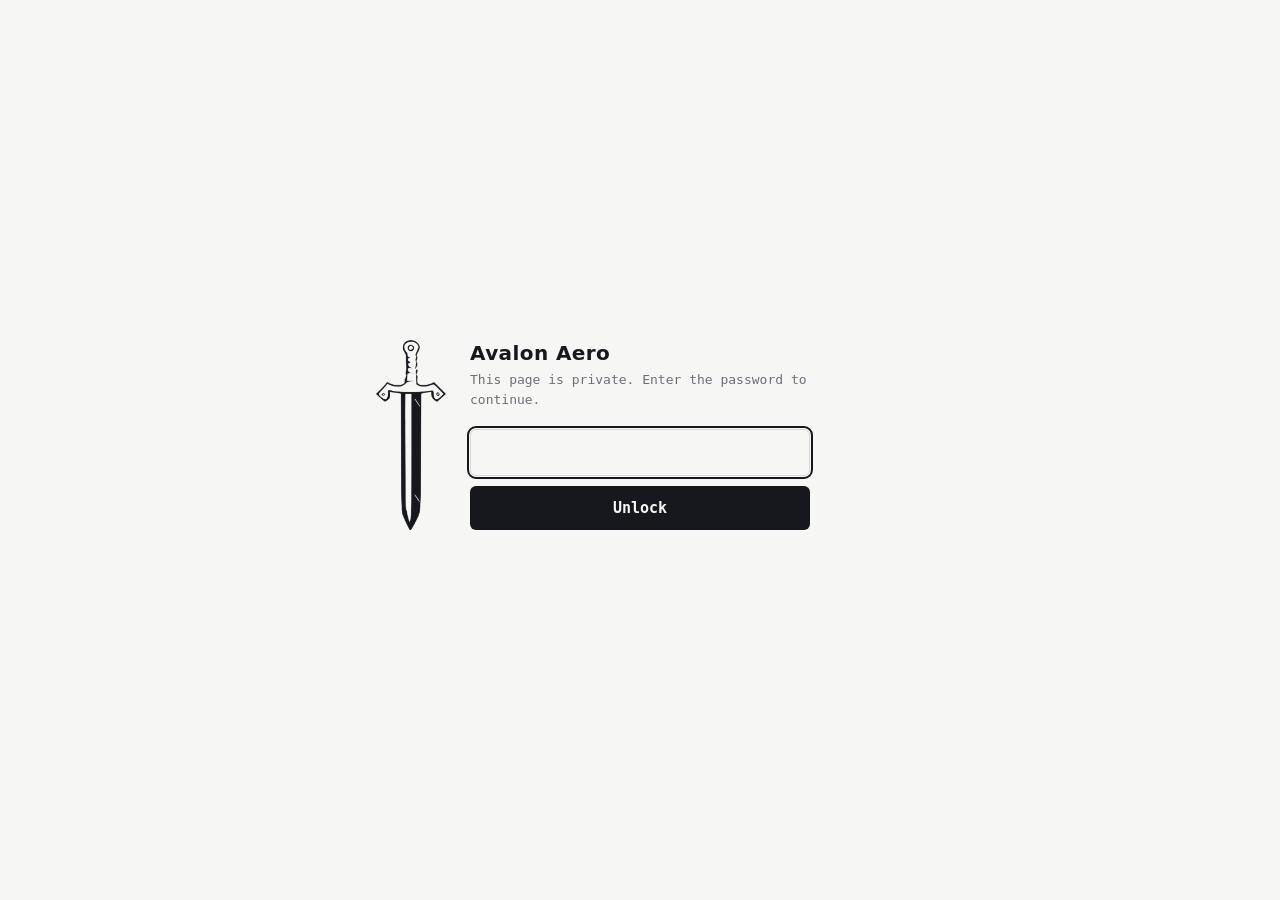
==== commit dbfc6725: "Avalon password screen: smaller upright sword beside the form Co-Authored-By: Claude Opus 5.5 <norep" ====
--- a/static/avalon/index.html
+++ b/static/avalon/index.html
@@ -8,7 +8,7 @@
 @media (prefers-color-scheme:dark){:root{--bg:#0d0f13;--fg:#e9eaec;--muted:#8b909a;--line:#2a2e36;--accent:#e9eaec;--err:#f97066}}
 *{box-sizing:border-box}html,body{margin:0;height:100%;background:var(--bg);color:var(--fg);font:15px/1.5 ui-monospace,SFMono-Regular,Menlo,Consolas,monospace}
 main{min-height:100%;display:flex;align-items:center;justify-content:center;padding:24px 16px}
-form{width:100%;max-width:340px}
+form{width:100%;max-width:340px;position:relative}
 h1{font:600 20px/1.3 system-ui,sans-serif;margin:0 0 4px;letter-spacing:.02em}
 p{margin:0 0 20px;color:var(--muted);font-size:13px}
 input{width:100%;padding:11px 12px;border:1px solid var(--line);border-radius:6px;background:transparent;color:var(--fg);font:inherit}
@@ -16,10 +16,12 @@
 button{margin-top:10px;width:100%;padding:11px;border:0;border-radius:6px;background:var(--accent);color:var(--bg);font:inherit;font-weight:600;cursor:pointer}
 button:disabled{opacity:.6;cursor:wait}
 .err{min-height:20px;margin-top:10px;color:var(--err);font-size:13px}
-.sword{width:100%;aspect-ratio:680/250;margin:0 0 28px;background:var(--fg);
-  -webkit-mask:url([data-uri]) center/contain no-repeat;mask:url([data-uri]) center/contain no-repeat;
+/* upright sword left of the form, spanning title to Unlock button (err line excluded) */
+.sword{position:absolute;top:0;bottom:30px;right:calc(100% + 24px);aspect-ratio:250/680;background:var(--fg);
+  -webkit-mask:url([data-uri]) center/contain no-repeat;mask:url([data-uri]) center/contain no-repeat;
   animation:spin 3.2s linear infinite}
-@keyframes spin{from{transform:perspective(700px) rotateX(0deg)}to{transform:perspective(700px) rotateX(360deg)}}
+@keyframes spin{from{transform:perspective(700px) rotateY(0deg)}to{transform:perspective(700px) rotateY(360deg)}}
+@media (max-width:560px){main{padding-left:104px}.sword{right:calc(100% + 16px)}}
 @media (prefers-reduced-motion:reduce){.sword{animation:none}}
 </style></head>
 <body><main><form id="f" hidden>
@@ -29,7 +31,7 @@
 <button id="go" type="submit">Unlock</button><div class="err" id="err" role="alert"></div>
 </form></main>
 <script>
-const CFG = {"salt": "4TMlb8JnHwv7zFIN5JkRrw==", "iter": 600000, "page": "DT2H65unN2w0vIvzTX7q6XlH1JDTcJV4lDqG7cDDxIDg06pSeyT4NGBYLdHf+trDkEhmkgi2eynYYwQxtkXE8oHVtYB9Q0f4DzTnF9wVPeKPyy5VLge7ZnkZLTekS2TgmqyLJGI8GfP8cgTZaSCSzXmXWqrh/1u+U1I6DlZs3RBB5h3Leti5uDeCu7Er/q7XdZyhZcXWCpo99RXgA1/ZLsHaSk+J6M4/d+dzrJuRJne5xyhX/ndheV86F/+sD+UntpJEyAV843B1CRSN1tcI1kWHJA1GRxyt9vK/[base64]/A9/EhD2yZDqERfaI0lVoI1lqo4aj0fvVI7U5+bUs+W3Cvv5+gmfXNdy0DIYTt36r0xd7AeiVnVQEZ9Xlo+ainstNhb+MpPPQ/fepSccWYo7983LqnzoEwashBbRuK/PT8fkAnUdgqOVbccENjwkGuwYBN5+zDVyrIjuz/O+ewFrmELAphUrxVdz5WFhUpsinCForoIuGq2yV0mQ2trfmOxZB5idlzhLh3N15Gr91eRkA6dledc/DWz7peTSdQ4wEvvWEzJPXu/u4Qwa78GbRtqnDDVMpVJP9FeoKTs9R+6QOj1+HCAwR76H/+1NwTl8Nz1JjvqSamJYtp2MJS6Z//APdaZ7rbyqSw5MpfwJXVrNa7uuYbMIFCkIxt7ST+UiyuWIFsa5mPRpWFxnj36XE0D2B/41vm2XBRRBxXrsAnwb1V2hjAqPvHjhCgBhM82JHgv5lJbofn1cE2N4kic8lVpIZgfdIvcjwbme7EbobyatSHffQd8Yp+VvHLCr7BHy6vznxhqJ9Z8QjzogOHpvUCTNJt2DULYOcD0PrkOMmoAL4bTbejHdtOqsyfyy1gul1ANspRKbq/cC6/ytza7nPK9RZryKoIO5dJvdUorBGkWhLfu9GKz9sb+dU5/4/[base64]/tHz1Qbft6e25QgZH34G/[base64]/NsgelorcSQy/vUDN5Gp7YijBiy0HpjYfHWYmyNMfv16d3a6Pi2pzvIehTtoyWxPRYSBB+YGrsotqRP7utvAU9NSNlbzVKgpfPIN5zfnQFdn5ptJ07gedSCslmO9cM3mu9IdGqd4l++7Uwn/SDsu0G/8kCaL5U8/yg6Vzn6uKmkXhntn2v+48lQ1tFmiVGmfoROgeF9qWKKbciGXctzJNZKUM2TF/osDXRfXtwLNXZPBRTHcw9jS3vQb33p6iW5IVTl4R4pWxbkCTT3Y/kgfXnKpOCD8APD2hfC0KEFvk452DOsM3QLOIVpb6+wi+/[base64]/9Ssp8sI1t/Be3/NjvkC24+ht45nX+tE2tfIFnasTDOl2YE8vwkTXtskfBUpKsgXpBNmLpW26L1SLuMig8DVyYt2373oyL7aGr7Ld3vHTtCG4/Nic8TZcWJaK7v3ju1dufuu1GaOJYaGaBvr3mliLuJwCVrHpEmrT0DJI7uM/Dsrcc6eaHT5q+wDzC72p4LPdXgyfaUof3gZ1rhkKsv82laNRAmFeGafGeiCGIyxba1zlRTk1mWmqCCshyJA12yAkxDw+eRXHfOCHPwCIjZDtUU/[base64]/OVMGvt61SfH+F9vCGsolIHy0tEz/[base64]/VqudrRq++55LmYXCtVRXIJUqBAT25nt1RbFsyC6inR1qlFc6t8EWwV6MH1fEq/Zz62tfA/6Bh42GWuYRmB5W8qir9ensBKXNLtJWXJ8mMZaOPNfkctnuA6EMuMAkmmWh9knRvjfJLKro134U9TsRE+irU0X0nUklKM6CEewCzYqwJZz1nQv9IC1LL6qql8Ulccmiv09IetVUgRgXMJ/GdysqNZNtv/1ovRfPJU9ZfPBgN0YrVeeC+FUBfmUzeP1vk7j40bmQmgBJ6Q/BS7ZaXrgwk3TaoRW529Oy7W3hIWZBr7K9h56BD2XowqhfS9v7BGTapr58u7rEeiPskbikWnhP1ftax+iRJ/C7fCChtaBt9/aLiiFZpnYfZHB8rM2cFS4GsRbyMLCfweQ8tHIaEbBHVTpEPViEDV8Rod8/EIFxOWmdhGFL6bs5VUn7+piLLTDOu8IaWXNQGeJcTooR+JBrvYvADRpecyH0b7XWokPr1jDEA0U12n0SB2QqdVgjiProwssyroe/rmHMCT7YHoGvV8GR1PdWIKAAy0M7LZtVvIZiIqhRiFBt8Yj/qP0J3HGr4otpj9DMTNWwvR3O4kDa4jByJAmXMTzzAJkQUhP8QecUF6+QJgqG36bNQsKKQWKI6uanjTxujNVWwBIVh6WJnkY1VnMz7cM6FzJLGW7N9NeSsNbhoGsSBC53bdgBEabU8zJkxYc4yg5IR+EXGnlJLC7fLIQVjLhUH36/CTWDaAGOOT55n9Olhmffj+CoETpMofM9Mrz/jDJIGDXYjod85wIL904I//MEvj6gWfYWgb1fnKvvYmvnAIYlG72vWHzA2bVJFuVZ4N3ZvBbUI7HG/5NWGnBmGxXYEZwf6hJV88Vb0YQe4ZY0KGEN1th9YIw+DUgq24siP2OPG+1hrHUWgRLJT81gaR6Nki1ckOGjkkjS03dsDB/RlzlDUFsUaEbIFMGc+cp3qESUbT/fAcHKAgCxdKQ0IGiiF9kOPBgfNpXWgBeOsrAuUCmO89Wedwe5lj1Qa22cSN6TMqTXvCkaavAiprnAHExzDQ2moOCXQCmyj2CrpDKx+jR/sZvDOsTZ4hMa5hgGztP5EVvZwLXml4vNjdMxlc2cub5BbyqcUx92y0nOdns6cp8k1JTtuSfdQqSmPUKq2SmbIf5xpzd16lRD7a4dggU7c7qJ02kmtgpk0bgy5ifCYJW5hgQIc9k2OESHt9hRjqBjqVtwqAp75YlPgB/KVePXM6+cr7qndlTQ9tZsMBfRRWwsu4ChOtCdihOOqbSMvzIYq6oONd0cUyCpZ3w1h/bQ6oGVr915xLVb0lTl8p8P74DJik6TvRklD2AD1SnPF6iVhYpHiDAspEaYYMlSbXy+HMIk3YCbJYPjjLZzf/XNGlYa5Y134wbfx1q9hJ9cGTcyIkVl0aKXJFCmuwSsBgZVOcebJrG8bclQFO1lobCNhp+rMyIhJyAZnLhm87O0glBEUeiaxfZGRXt+g1ynTKSbHH8ME0GSDcVyGCv4mZkiw1Auj/[base64]/1rTxEmHgdBXnvwUR3fnsiHSP6veddhxUTcgwxHA/RMi3pUpYKx7yFsVWEsImhsbqp3S1Ehn5Jc+2XiByYn9zJfm9Crdi3qaDwKzfsVygmWOMdoG+kFv05VCmGbciLAzX+i2zNmPZmujW8DvmypzEUix2V5fkIsFhOfdQQ7ufyZb4Eg66rL+QRih5ZfEqM3SnipGMOGAISuR5n5qCrkbHzjxVgnPS9a5vXsS5LvsAoU/[base64]/tJJEd9pHAj4xDYwP5ufZrl1MN7+sVYx1k02ApUlHqi3xHJ6EDEfIrXZfpA5LuyOXORUvE2uoOxmvW8t/uRdeOd2LHS6GM0ZfOuye+QrJUFjDqsCUsZ+PUtIDz8EBUM8dlGt7GF5isru9pTGksXZt/wflm8B6yTkTeSRSA2X+9/mxzS0E6B8WcaKkmF3wm0Z0rKYmNCyWoERs/ZYwpUnZBqzeFCbibpODD5tbtUFGDNeJMK5+krcpkvm+QsIt3iyt4VGlkv5JK2oIn6xTTDlBYEkVkY9MZRChSBg1os9cWOeAdvw3ABTM4DCKLdWyxqi39+SckJ4nYeZGzeq8qYuX/M6A40ujNc8V/OfELqkIQg1lmfsIcRI8SRvtIX9IJZ8u5XzSRjvJz49xx3wm5ByXpOAFCkK0WzWyHDGyOF2ebnFzOun2yuwbKJONkMIuIjwcILSO4lY5Rp7t3EfRB7gYB2PCfpDOBQJ+S3+Rl2Z6jaKCrw54alGuGhjb33YRTMyAEo1B3OsBZAoEDZHtjn1LrywCXXs//1rSHkR3VZ+RfgRcZIn+kUvesgv3iehmb+37OlfsZYCmepOfB8cw5hJ+xX1Fl/DyMknbTxu2faXE9m6bGcrxfC9Vh1t0X+KoXorJi4Hk1HHPduakp9sGcRx6w98zUuSkJhVdd6c6oBU8sfU1y4hqrAOlX5rH4QfYo1GWLxldVQ/kuSZhgNp/ZlkX7Kol2Piaj0tGfq3n5CkuPHrRY8hzJjwypCqurNMOBemF8p6/sZCT0T0CwjN6H3ZXUGVZx3fW+1WsCTogumXTTD6UdS1u5andexYKrYWjgMbOocwGXyIK4Lgc4KPeKxCdb7k25XiQ4ZEtp0cc9PMzWUNG4/CSBmaITQypxNkModdmT4u9MSbhMayaIxJ8rk/5vvBOOINu+wrKrtdY3pwuEH7ezO57F08szygCcbolqk9aridCabdCBoleMJlzLB4SDrcNg9hJC41ottM0kKNdj3Hc5hSQK/b7mIf/fDbYTFX2tRF1IpouE70do/A5IzZjJq75kEwSLVKI/EdWyVov1zR2PL1i7fLOzv4DIF3Lx6/Yt8PimmVFttBwQRmfgG/7y+tqcedPA3LMyGqUERZyXHZMyY88vDtaKFhJJzEDb/6BAGzY2EkdpUMPqGk0whvkH2ZiU+MctAjNXIMNsp685avRCO+0b08BREH28y1K2E7RR2pSAk9bk/oxulbcjofihH9IgBYnEuJdxEyoSpeuQu3j9GyMAAmnIDNMdNvbx+Gx2RQjtDe+ycEMLwdXdE3WisFbFFz2R+YC2xxOs3dvshhLSrOVYI+irWkG1wM8I3RZxnKN5Gg3HBGFf3ZRxjCwHMGVgvxOaOolCIsDw/hK6Bk52SzLCrhOxexXTOJBOM4i1jbP/yIx+LqPVbudrNGwTOlJM+kQWkT/t0ovZf6383Gh6KM5B+uFbSr873FuA6hzIehJ2bAU7d0VpTXwDEciIi9itMuc7e70kqepYfwyTQDXwvMNzWHJcb/dd7kuBRxqyoo7UUaBqlioCFyE3rq4f6ZDMpsPs+dowTSMpx9Nl+XOPFdgN346k2AqzT43nzJ7f1tmkxyfQyiJU1tpyy2swF25lgo545Nb7LsnxqhxVLo3VgL2u9iX7q0fkxYBJ38/gW6DqsAuV4csjkJmzUrDPSTKfkqp3CjaITiUcMh1E7RqnhVTUvmQyDvruqnLybfiD3x+QnYq77D4emuDIH6jiDYLJtQi32eYZMSjVnB2wEo3OVwMmYACf3tRLYjhWS8KSJ6se5LnkLpyEovzHgz1y/elFznWVDYi6l685VdrfgPAsPdt2fJz1QWBzIroXOmabTxzfHxfx48gXeGLztA3QjwcPMezKQ6uvx3tAWeN2jIJcotHH0ayDItqc4qskahx/C5CnHiST/ouj3ENR43JSvYhcTvKF4w0pQDOt/g8pP62zu66jgiLhwTDSIROeNm+qYy3AQum05CciXXvwWK/uSU0xON/gWOSW7lP1OzsiSIW5vFtMNIleGf19+s0H9s/vbja8aVNgUbaMNM7NqNh+eO+hw3VKSdpRY4h9TtrVBfHKeOvmhtJ0QFBpbB3JHUns0zYD5ptqNcEf0qbPoKfr4jX3OVNciJesIY8WJO6a2zLRpVNn5oHNQH2+0wKVIdKEPuZe1RDH5g/PiBEUGyZ9uY9aOBjmrEAlo/+9KikiRlbgkB8FQqkoQ7Mcw6t8slF5WIr30fL522i5Rie8wTI9Ilvi4HagUfDICMoyqqr6cN3A06CDm3gtJlsZnKIQGR4+1FFvJkFRA0KgqU1zs1irUAS29IQph75n1/27fa//lIq+t+M+kwhGs2LILLM9fOKFwTGKuvmdKmL2FPm/wKlrnd1PjzkswcC0mxrqsLZ8mGJydiuY4fjomfHCusdbK0mEMCBI0sDOJdMNpizrWjc8NDQ8Vh+2H662DWf8QXdHfcGBSZnIF4MgJVM/[base64]/AXKwy22IjQIA7N/[base64]/Xy2xBne4KVAm4R2TWE38saPrXZ+6vZ0gzkAc7qSaRYTegwFaGIXhUXU2kGMappYiMrhVxZft/nPChs/U2nnNuqffKVnBbTebbOUY+DGPhY+qFZ7cy0cxQ4FpI066odpYB2z1DdR9rDidqw4Qhcr+PAFtO7OrApxAkiix3dbF5v+jYRFpUgV8fEgkpX14fBTTKm93I7kThsW0PJr0/XdYS4QJcPoYgqHEI+GtMSYmHXi8tJksKXY0kS3dp0ntuaHPz2GIUzoYurF6LrDb95D/1EJ1V4sPmhlQOaHo0StUWd1bV11QEkhW+Uz+eaIZiuC77MSL8gXL3Y7q8q6a1oPNUOBuZfneWlA3OGxBbrexvGbHUWAaSKRaze1V3mHDY2Rynz9fmkRIJNOhUl7WXzGFwRMi6OD6is26on8aM/pQsiPmJ0PMqiOiiRDMR5tdMwaWxYpF91ELIx+AL4QEyyixdSU56f3R+wC1Wqawvyo4lC6ssoe+zAipJILhB5vOv+Cy+O+vPO4cDGWvU1fd9H+f1lZqpF4OuLLzvHXcCR9cEiRcab00bpzvNWtU4GC705Hq6IFuL2bvBRG/INvQIYjn1IwHhH6L9B0spraXnmetFxXisly6CCfd2w9OuMKi6VJ4rBMVFp5lmtXQ/vb6m8ITUiKDKoAeEehDX7C4Q0ESkyq/MGWfLl4s1sG6XQabpUOWmORH1tZPaxj3rtlaQ1Pv5A+zPEKnA9zsmAHYdHp0y7FvEK7kfrCASFimWglenJ16SZm8ePV06aORf7wjlZOdrwwKq8N53BU18l4+L6C1pemIoM690lcoWluDEYsC60i75Rj7jhWDoCgFcRSKPbmYooHfpf1ueUMY88/m1GHrgNlFF59+Ez2dP/8lUtb1WqJFBNAk1omJ4QxIWNlC0OqNfzi/8d0aCflaH1BPKWCuuj0isDSwUZPx/97s4V01UxsFWH3fyiHnWyfHuxf0sYT1j1zXINR7jIk4S45Pib2KMpOL1vZGI1SWyJ3/Uv+FsERVVRjPdfaRCclKRFHyoVXwkyoqRLlCSg7fRv4nRL2KtQ+55m1p6L8/jwb7BzEbSRHKLq1/pV0unYfSOAXzgSRqvcQlqxgA71WgHmn0UHrLenYYf63uUo4IUJ/0eEJtroZtFaiIEsIvMUm6IukAADXc9QejnAwz7azZvdKVKcZEMK9t+YkK1GyJ5nY+NTtwt64bJHvyNNBWv5aGOkerRRSF2DcvD3VVgGsTOJqNi110wMEvH1FRcLtHaULHj/+uYHtGVxDe3i/XNo3092m6ijveBtIhA+6t8YzB9+mvZ25E4BTxGhv9SkX2dwxa8dXktzI+qBYRM0lBsbpbKV2phO83YsaxQ3xtKvsmIHwx9FVtjwBeRZ4URFp45ZwsYRXQblWPu5MtQDc8CZmxPRTBAatjlBkPQnva1MQ/RG74EsRmVyXkwFZ4yT45s5b2IGRYPyP8f3gtrJR6fVIqtw3oUa6MpFJ3JtAYYsfhTqT8+iFEAobZvgVo7PzeKs2LfkDopqErKjQU3ZeXWSOrhRAsbRxGdI7Hm4B6nT/02B141LZ3JSVdrWJzpty7TJvXZYC3XdnZbiOjsAbubCH0vHxHe2DnZuSgZ1zwhL03ANFPzagBm0z5j4S+rjHGsQPPyVMoF/LGiF1YyYRBWaYsMR2aKbeWkKxv1X9U9k2Hsx6u7GoDxHLVZRWH3K9VaZavifiDUOxtkrhuYFSeOFcAKxJjUEyV/H02ws43jj4FFzSqmnRO8ELM6smwGEXHKVJbE7s07QsK1TUkdHx4sZ0pU/X+pCFRQYbEP6Ms2NYXPiIRvAABl3m5XJbcAefdhCYkCvqT8stdBBvfiCDjgeVDwBFn0x0rf5MWVGo+0ZMtLJsjB7cdDkXL+3neABTIf/tHxgF+XVa1+V1LCQt7OwaOcQbWolghcUcj1CQfQSJnTQQ030ZUBufTo1+T3uCqvofbGd9BMLEU1xuSiX3ZFlNTv/sxoivdSEIDkd67AbbV5tif1uqdTwARLIOqv6QG9nSsBx5c0A1SeS5ek7cTjPg/8ncDyf+FIGoUOdD0al+cIIf53ZjwQIDY72s+A+UkDgMUIt1o/DuGQazvKil1JKfqSxgejrp9ct5sYPdmChsNlMPMxzaOHwY3nT2G2Do6oF++xq9tyqz7Y0QT9UQw4QQtlU4e+AG9mcfxThLchtynrW14wc0ZqrFrsLxuJ0fhuu2U3ThlUCP+aOIxoBNn0fdGqxwEAKa8Q76FsM08IXIocoGV9/wCX6+/RQi9eASgvOM1mGMBs2MgxXqYQ+dIP6G9dGGEvoshtJlTaGxbK1sLy7wjwoCVUWE8aKgNnjI/AAX8sRAVWCgN9Qns0emeMbXGP2K7xtJk6SokZJ6RQq6zKJo4g2RLa/cWCxr+m9IeEVmLKFfG8NiyzKk6leR53T+js9uQkZL2MGoxipEvzVQaQFeBP/vRZeDsJh1/RvPmoU7W2XwFtfBKpNqHbpmMpbrB36baS8At2aelGB8YN/QM0VYEqoyP/AVb18eQOv79NpQAyLFnlr61v/bJddH+yw7DP2pmGWZZ12E2AFxqWhNlNbX8UF77RrmPWJ7/pq1bn605xAm04mmya7TLf3Y1QOm37tprBskEvQ0y9Og51m/F8hsQKpK6eejNQ7dqVDIPSvHBBcuJKGw5wfkyTAEzmLoNth78KETyUhE4uAKFYdQzhj+gPFyTmw7xkABH/[base64]/lpvwFpDWy59cMXkBc7dgYwMmKBjjSZGAnKpxRSk7yPXLEmXPTEL/SQ9V39X6fLXi05XNRQkQsZRqI3u9WwP8ZfmFSevXRgfreePWcib598J+PvqE3URv/IcNJNMMiYJnoH2fkR/zwWEUBMV89Ec+Y5SpFB/mulDy0c+vYpp465pinxAiImtDSzAPF802HVSTc/DWezNhR+Z/nxAR9KN6B5Ikf4FT7l+aF99MYrQHsduxIwjVBBTfWWY06Ow/spYCZjcaJtqmSS89X3rzm8ndIyRoELuyLsvwgfUbIMkcERu5PAl32HtCIlY2hk88p36lfi0fVEpCyzabavF0bCalI/MNuZejGjO0kjaMW3pTv2cQ9JqZMGH96Ob7iCFs7SzROGfXaLf24Ms2BrerkMFLd8LpAvmLfC0QxbVydzaEWb7+xgKfvq82oiO1qRT+k5OQZKpEkQ5dt5jjJSA1xzaNJhigv/VknEI5TMuZWd5DJK+iSO5Lu7LLZHQtUdx3ax+ewt+vOlB9ZWNxdMr4EqrcL2CL+YfVHsyaU8ycnQXJKIxzP5bjPao6X0FvQte3Gw84dJMZqpyuH9GwUMJzhLcnbStK9a384K3DHbhSmBVib43gJbRh4/T35KufMjx9g3y+kqvHz7+Cwafi+kgqz1kJdqavtNP2/wi9gNG9+nPjtBQIuvBdUwPU3IFiaQv2f6YJUL0LxjZXeNOn4A4/HZCVAb5KqMrZeunoUVBxCXOxMqf4k7WkgUyjHB3xlQ3Dwn8sF9BYKaj6FXBYR5/T+OLwJhXz/Hge06ncrmsBEAHC/DX9YaJzaOvBTdx8J8tT8irr9RNAkio4eezOKYZHJtsaGD/K/qKrWLLfUq4nZXDQKVlvCEiAeF0tRCbkxQMdbgeaUpIh4a0lWAofBfz3IyMi8phKIHWcFEQrBEibTwWQEliobCEtXVjwlACwlC5X/BtF7I7H03zqo8hbA0DQb8G3Uftp+NNoLOQuAdlmMuX6j3AqwT/ryyhz66uc2DSflvDKRJ4dakkPd1NDkSomQiYnO/eGuicKwnhfOg9k8ayzUQDxCAR1IUdcZaESpljCrZtF4vpUQIGMTFYVAbfPkbD8Q9l2LCNvNLYbKTaZar+6tl7Ozo+4CVtbndlF/u1WQFGYEn/ZAvFUaPWkLe55/YolHuW4dTaFnQMI7Gt4H8S1VfTT6KJ8z9zm+1wkxqroIBw1baYqzpnpq9AJJM5nYEzoxZ/PfOxcJRunT6TpTFyP0+ZiDfw8IFP/bk1ycrD+lprIsyO73cPZCz7Yhj+PnsGjQHB8KpocezcEBB8sI2ezMbETy5vbTuxMr/goLHFPxgV7/WPo6kcOuBcFrCHVyD8w1a7+NOoFPAF+8+VfHaI8nWC6X58teVii5YUQ3LBndAfoHEYyL14k46BmpSftpy1UNJwUIYsihpDwH+8lVLgo+U473iBxOnPN+D1fUeeM1sF/gMugUe6RG2LLVlQmGANw86hFy+9/IYjkIrAlV+8ke5fUbSXUFw75iXPOz4gT/qJ4oekDE8CrpB5rEuo4uDbUYxkOKtTPp7ih6rfPOLj2hd3OkXJYv5Qqxv6A8mLdE1ORYsYVR+09CSE8LID81a37yG7836HGnb5B6DD1OPWmMYQb1t31jo6b0+f9u8Y40IonbuQyVGl6dlx1zw2Olr+HWuWT8Uac2ER+to/Kf+p6wRl+ld0EEGHWQpF2pBFFt6qemW/spqN1VQbpV1Pta1JNIzwxK2ZFRKE72muQBd3/h7zump9/Brk14cMFFC/na9BTZ7oSgK43V2xkZWMHbJhK8cGK0yeyZiy6fCAPWjmJ8FlMlwdmVRbyTGjkKVuOCu8TzwsRsufs5SS8cqLhEjuCBXXguCtfOUTHqcd+ahLWY3IPca///bZMkvw4NQJSdB0YM0kce4HVii62amJeRjnctcffTNvKshfvtQnnaSL/6Sw3FqzesO9sI3PBR8RzAA5mPUBWq8FxHFlUI5bsFp+asL/Va99cQ3czwLK2J+TGvW9XKvBwdU+O5mi+3Z+vwsgK0G891gBx2sbr2Y6zF+TNL50m6cmfuuFY/NYCjUMIWH1y0WhY6vMPxCk0qvyT9LNN7JiinGxtueP0QgrxJwK1qoOg1oWhOsIms6AtrH0CFgcKukKu9Rzw5oCL9tkq0gE8Od2rLQzQZ1SPd7vkMA1y5rLlAnFDt3MwDfXKtAJLWWFpdhsguli7qd8eMhnLU+7PuQ8VApPdrtv9gPg0XhUYZx6BKpHyaeE9qQBbbk/wyQQAQ8nJyVeFOREVqyWbU6tmxYcpDPTXPVtnkqnG43YWKw2mzrK6wrufo2TPuZhIUrTKsFJAS5UWXmZrYwY2H7zwA0XDWwHjRRipsIlmXYB012KWCpofSA9X9ivEeN6W4/fmB4L+UtqEFin4ugv4F6nuXLpbIxaafEyKmx+U+WMLkb77nUdoJgATGfqB+qDNnyNnjkj2XxvdHv3Xw2ol/IK7zVaIgOlH9dNvNvhp6xj0VZd55mvPf1kAwKHJn6Hn2qG61EAlaCT3GqbTK/4xHCudkxT8E8PLlNAUHYmAF/Ri7yNfDJ9NwCsWd1Xe9CU9KzsmXG/sGFgHxDpYTL9xkkb/JNk2+4BYVIKbroaaFDx9UFx913BcCTZk9MfOHQTM8n/LPvL5RVWS57KxAnGDKuyLzfegYMyuICRTbNOYIb2PsJmVg5L2L4Nqmthr7bHcutKRhbxBCNFRHfVDo81LoxlmZWehGOsgONY4NptyJQSnl6ZCjLiyD0KOyNGDUhiDbl2wsk4QCIuny81oI7Rogp62X0qWawh7fId0/u6n2z1Oh0iRKs7KiWJclH/SFQbb7OhSztc8ok5zyhsIYxjGORNk+XfLJz2KDQOU+QjrqeG8tOuJxZDM2YVBbinvr0VX7NN1bsOVpaCjkPqZNwLj6VfKFOOd3MiYQaaAt5ILTe8Gkgy4NtYSLECLMIJON070KI8LwCMpseCpDZhZWKW0zMNdV3pi03CKtT/Nwa2f8/ev+9+Vj1PykNa99xLeJmwQTlOhJLKqsl/Yz9KJEbOyooSOwmqb6pTf/EIcy3tn9ozYlNC97YrcDdAIGpqX3Cw9uBuVAPTF9WHp8FGDU+m8dafD3sV+9wKsd0ZSs0Xp7hKLkSDVFFsGXwemLWTUU4ePfOhIBgoEh3j/dcfBVFnU0hZB3lrpvmIg5868Dnlb6odVqcCrcF/Um/kwYyeqlAu2h62pylSjaY0p1FaIa6ua2C5TPvSqI2LhqsSIcTGD4HSsudaYwz1pzEu4AiYLTlKw2z2btwV60+RwLBQPrJfDrHBF3f7EEXHlpa5nWJ9N5hOOXM8wkLvZ26gBHaY6TNBw1nb9+L23W0/fuU3cOGqbvKFeqw1Lnzq2J+b1GQycjPRC8nPnk6mdmkZRyE+rYrZ0ZE5pXal9T7Abu7mHqU0yh3clLHTbXie+4IWlu4DRipqj1y91xk355GtPo+ld48S/rN0+V60Kle2Zgs3KIbS7RdZZ2yXnBiYe1IxyALAQw7PyFGTQRostpXKhWqFk3f9NVErvCwEHp4Wkiv9ukE/9L6XvK2tyjQ44pq73z2K28J+9I3Ph8JSSue6769CTKr3a83H9CMUTA3Rx6HvncPGsxO9/AsL6RoTEKIWwgpTN0VOxs8rfFldhMMZ5ze/zu+7W+yvuh50V3XxcviBtiFECJX5fA0wgjEygv6B02wtILS16s/EbDyQeQ5dSXa1VGqRceS7ArZbuQtYnO2U2N5as8HxeMCyYCOQUDfAwnjSgKEPldkvBOMOERMiM9KJQqivOi5IbDGIvBzG+YKXEm4aNNBoHTE8REY1YSwAuakkpbV6Xz4op+ZC+dyoXHWD4KwiqqOOyXtOjjgdjd/jU3gzs/eSPlYHT9TBdt5PDXRnmpr0TBzn5W7AyswFbP28fGr8JinAjGwcvvJQJtDVj3NKxrsEmrTylFOnyTwGnufYW+dLzJJf2ffnzZRHzLEYxuc3HlZitMomqwvV7BIlq3caiFyc8aFsd3Qg/tNj6EVp9aqloTzZQVzNbp8cZQW3gIu0BTvZs2qhL1ONyWZFQ032ekC2744R88N9lkJ5/0FTmY6dz2huI8de4YRSLk7zq1JQTMBOrDz6f0t7gZrbyyk3B1kTHC+8RUT6LTX1qUIvJU+mMZkRHU4LFKPQj3UlvjbdHrlrpU11scPyGsirgbD8FFEqkzdQx23OO4vxf4DwdFWjIxAgpvQLoxlPaAFoMqKOkmpojl/XA8HqVCNOhvmJBoZpS7cmD89yJ+ynm3tvuM76EGzdWia473LV66YSvjc54fQmV8ZLQQ8SUU5puD9VixjLRqk+R+hQeggoR0TyGQ15K3drAYd1qhwTr+X7M+sQM2uHq/TO1IQYQbK7Lhb81Uu32tqw1n+7s+SClQ3JM2ywOxuZIUkyz8AUxE9uJM82B/5xbgY3FzBdxQFrE8U6n5b+8G/1PaYlDkfB/BYuTqim5uBwnEBcpzQQytrxOnF0RvVPFA+RiP3L9NhaBeFqpOj+qR/8Bc0MKWeRywLmXTklz6dP1QHhf7nD8SCo7cRe+mlnYXWAWuDt8wsze61QkPSrxqwRrtmU+0AZpi3Bbby/1c+p2Sc0ZOpucs5oOAq+nd73sMyAbmRiA+tBKTGWCg+g+kxJozHVDItSM3MZWqdCiy/whTJAIgA3uiQThtSBjr8B+UUL0OmwkUHnaqMVLLyfQfnU6u/I+e1WMBuohXAhqJNYVSEp1FBDaaZ/cVgQLVjZKh0WDxHwPDG+SZSqXdVXO8sZUR9VJorGmaOdpBzeGzv8uHi1oqwgWqMiiVdLAlhf+vIVPJ+aDtkwjyffSV/[base64]/Y61T2EU2gT/QPVCsePvClFeysX3ErR5XJdm8qf7/4DpCQW9QdxcNjQ8FMWeJxQ/dVuupUcH72KUpJ/LVR0cSt/CgGv4H9JnAIgNI3w4oV9l519/poHmehL58eIAwRyJuRxFYgQ0c1M9s4SsqALbiiwcmWu5eAt2DmuIlFOG6kFxId5//2BkIImc7YKM0P+ogyCFdnLYJdnBnNeflyGSbYsk3Q7lVzI/iCZwxqHBDgrpbrQsZ7jlrG4/k1Hgvo4k9ixdoDo5qTxGTPcUiXI8OWSNJneoeHmsLTMUxQRIIikmrHd8mk6OFP4iVlQaCpY3S7Kxz/O5/Qb1WR/4Mh32fBzgzSPcTefS3nMz81a3njbSRsBpoOOjXHiUPy1s+zbwggr5LmcKgQ/IGKY3rlIwH5BwfQVDlCRpNYhxfzMOQ+a+4iUY3pCNagDi2b6VwDJCL4Xauxk4km3SHYd5YlHW5RJ8m33iSu29mY6B01OVGgoyREn8O+NZjEyvYghQ4bdbSdrG8nv0rvR9kKD6YmuIEpJG5i/1wfnLWhdHe/Kg8ARmFjpc9gpVrdu24pHe79sfzx6ZQ8wm3/l7mhbK+r0ITvrdh4AWXqWbavl90d+EXKf3Tbr4p/LG0T+XE1txrbvsrEFPMVhEstluuZRjq3zJmxXGJ9ecDZAQp6C/msuJ4bKqEP0DsNbpbVaDLEj9lACVzYHpbxpOBP4ALo9kS2ViA01Dkw/O7myWuloAp95zuo1Z1sl1LdXKU5WCt6cDuJANvznQICvBACuR7JCYB0h0NPmGuNWVD8z5Brk0RASckT6ajMvcWDCe5eDMyYMKb258QPliqSywZadSK9PmoDUjrAZzFFOIQBvOvye4R5XbEbgKFlXMOiCxR/1V807D6d6mGVyWGvb9/4tIcKv/[base64]/on54f8db9UGXng/f2Ej4+0V+C5/LL0B3nWpxtNFUqDT/uhsOEgZKq5coDSW/SzIRkAEJmonLh0oyzR9dddE05KJTGxLuYpPuD8dZwX5HxIWRQ2LlIxlkRlH5lC2YhgF4+3VYnCUSA9K8XtEhYQc47BSoDozvIFE/pV7Ipl+LiVoLO4HbAv+v/z8mXVr9w7V7sNF+rB+0F96hM0q11svx3lk5oDot2AE5aC8Od0q+u74ZTsYi5O0eJnc5SeZ4Yd3MPHBe8t8KNjGuijkf44KMNMonhaEQxm6fnQmONuj9y7LdYsBzD54PSP/Z0KnXrBZMXzkLtiGHIPkCrf4ve7PpxLEvS7+CdgGdLO9v9TzxME58SWV8NjNqP417Sk2TJGYkYyhBz31rg974rb5Cn1wtEkLbXinpT+N6YZp16/[base64]/jENOZRez0AZooPMSUKTzLsGcg1KWBobBxm6VmDk3bKn8Rnrvb46TZkY/QBrHSJJWuSMnfZCDHs6LwCOV6d/ocypEHKt+XHsvgBlHkVvtx5cI2LpYL1JLPzkEAGuQizBrRgo9QP7BRhwW3c667qWFHcBn4EMpDJRAxEif4eKRvJ8YEmGOOMcJfHdcHZbWWAQRLXRj+lBiIcm9etwBJx7y4zd0Dyu43ypsELbIP4MGJspaPeMu1Pm6JmrlDB+A46EPuzXOq/GhkPDiFiaTWcZw4hH2qts9ntqKmRf1Z/OXTo3vOvTqjoNz6aOka7gMvM1r9dJRuRAXNgIJNYHSj3KxVRL2QLr1bqF3I5Vy91cDRl2290rXCzNtou3SM4k2ep4iLA39wa+BYDfzvpt0hGdBztM+VrSj06omJ7L5qPOAsJZ/B0uKLDHeTuGtNpd/juSqGUkFUV3m8in+i1RwLiecAAFqfWPmiSWnKoacsgtb/0g55wR6OF7O056ByFAWRBEUbnNgyUk9LTvUJ3ByOilgC4s6Qziwm7UjS7YhhqW5sUjzu+Aiyu1oom05mPW5CM+ruWc3mhzJ5bePMafFpx3DdK/cbbrhKEDkVbVMVCPZ9WsHBDDASdX+VsoU13uAZD2XgmUf2KJRm2N/OPTneTOi8ezLs2EPrM+1P0//8iPx+QVr95ChWFmx3TNHwcbU3N4ktEqX84tyAjHxlEAllw96BKgNVwhp7i+zbMN9r7qdr03x6LlNTKHRbL3+GD3MBW5WXxVP5OnOGyDZd6vbAS5SxOwY4N3o/3JBaLfDRed3vH7lwVKTBBcqu3tuJnliLkmEmZbkPsCnIuW57qXNKTMWBpWZsylLAPI/G7RCg4+Qa5EzbdoMnb9K2PS3Cs64X2u8X2yqQ7bTtFKIV+IngE4FIh+02eq8fAFVDmdT96BcbKwCBdXqHbrB/e2h508OjfRDhQUsvPLRkKWXkt2zlYKhqQsNQVFVpGI5ehPmU7BXOECG9damfBhP1XXaxzTwwo83lUM7ouz1t3EOCyHlzYUU8ApdGHXqgkTVxc6TEWC30FChC8pO4y+ieGJEzN2AL1vHYCtPU6dkAXwNWYniYzvNkEfvH5uzwlWIPmtrbQwYRAkRHiOOknOUTfGaU/ax3zJNkJypzO+3F86i689tSzv6bxiwhYpklcLY5mtFY84q6/M8Bv36da5yKgx0M7YVIejTo7SWbTmY7scieC8IC0oQbGxXsmwEilu9RwE3Mwc6cN+ZMPFmgzUugD+IeslFv14XnP5L3s+3h3677OY1jpZ+O63TPCiJ4Au+tInVJGexMzdn4VvywsGlsssHfc/9m5F3ZtvSiRsfx5vqKU1Ja3bdoaguN0EWvUddcnHJjuQ9QCDrm+cpIdTq3vGmdz7PJW8mLZ2E4oTngfaWlRo3giz3nIdnwqiGeUk9UMNzxYQQevTAywtv6Byw+ft1olT0rM6j/jSrpstEg8XAuxO10IhSII00RNL207YsLjoX/i+NvSSER0p5ZOvXS8gbuEa+VmUtcuJ+MvgCRjrRj4ATqAVKviVAlkooRQNpSvPRHT1Oh7oAl8qnFsXwIyKUy4bIwi6x1AZRkI88ovJhc4+suSxW69AQVg19rNgEw6dn+VaR+0d5oEEnP5BphEelVEhdPgDvOrS/ci5/OziUFwD8TZO9EVT7SqQVn+zb79jmEETu0ocokDkwO05gCRNAf2aNshkJ7OfO7JrNPswwj8sizx7ZsTiivco7afoU8PEaab/pDMZv0pNd28NFa1OY2RN8iku261MgvWZOJcAodgowWy3QV9DD3Yr0Ei4UIFls62dTml77mQUtsb/hp2VuYC+DXTChHlzvN90mRLLx/d9bnXYywWj+BSbC9fiTB10ISnH4/emwLVaeChodvbl69EE7/qihMhRJKry9Joqi1Q9sS9zxOf9Vfj8Ids4oS6+E8CpRWPkwvH5odn/W45tkAMw6MX3WTfKx3S/[base64]/8vgA+yXej5QD3o2gpIgf6KDfksKbJ3oitzqXSOqNvvFPhd6KMW0lnA3Xf67F2mcp2p1tIISBVjfThW383wXQm/w61mdqJOsHXClwC4yRtYr0pGQxSZLOkfbENb+GEYGyfFK2Smz4WQ33v2U/yptGFqAnOsKXH7DMmhTQEny2qR8uMAMk6L1+KAfCEwDfufMRA2vqoReqGhfyqRotizUYFflDFy+vgVhbO0qS2jeWsP2XNPuhjpG+A0ET3G1hbqU+lumEwa8oJuAC/bskef2xgSSs+ZlD636Sx4PtvVwHQVSFO4CMiY7Svehclzo4fSk1GXeeQZ12yQCWHp2Upkm+EylNaujyU/x1n9CnXfYaX5OmO9SUCIqL5aAkYeB2gThy5r8YbMxiocBylkcu0kyij7A3iQqk8ajr1yzmGlHzdFk/pOm6f9lpKjgyZezspWzTybgpYmT+Br4AbLhMuLWaIZsMcQSobAzyrgqnoZChq/TbAN9qTmdX6Bjipf9SpMdK5oRYwvP9e6aTr0H49BqL05xHLprKfRzD+piICh2+ZNQTLhpn9hZ7CKEMXsC36EezECNlL9OxyPqYqJXP0ZyW/KMvuAezCqDN1SpGzjodLgUe8cho0uEgpP4mhLpBUgXRha7zHVLFvHbO0zDS6VemUQGK7bxMm6jUwpAqEvLXQfCMwDfeqbcMiA93CK+lZjNd5INBol/dftqpeLQeIjzkK73M1oa4kw7nj2lkm86y+IRhD8i0V6VpDaKLivCIAU/4EGmCxR/Wko49pNsb5mYonqI7YubY9BZD+11WyLZxNz5LqqSsdQr9WKFrct0glbzJ/hSahnUuynBnGdtqnE3acJK28goQR3Zp/M/z3LU5hcUJyKJW83RBMwfEFlhGHucsD/FtQPdiJ7RpzDoyjReU7ZqUDTWsezcLB1oeRvNRck0ybqIpjE7cJelitNYrdQAWqqxW76fvf8iZr13tF4WPnp+jw9dsaszSQC45+hbxlPRFfY/5+CZWc36Jjc8VNt0abEKmulgPQHgtk/GLP0E66g3BRv4p1bj0yjFUAcG0CZpxbu/EMt2xv8Byeg0+FoUkxQdQTTpUUahxL8/hIQPsPY9Arv+Ioz1gOQdz9n/t5oj87DTDnylYhtVKJvWLR8MT0STUlPMgQBaeJkFm0cHiFYr+EFcP4kxNKRhlNgCJqeb9p+S4LLomEpPx/5hQHxQHU+9vMu8wVBFlO8Yr09QG0u+5P7pHXevUT+hpIotEcgtfBS1i3HfpRFgHN8iKoKOKTg3NrKbOo2LSSZs+ZgsiVvFAs2LBekcDOSlIpYcQ8Xe6CV2x4w15zd7mrslTwUyMEPm3TuVqZRnEMlt1rm5LZVJ/QZBbczVuzJcGDUkyXZ9xxcAE2ZgpVOtsoIzYFhQriOv75MMc07PND4jYTWyY8nyktlDN7b1KqJ8dh2wg2cC5sWqBxPquVxzImJz3WxxM/9lbAJOkfS+CUDMqkZ0LUqEuqNGlfTsO0KGrX4zTNmQ2WzEHn1TISyK0BlzcIAV79NVK7V0gFf1Cs4UjpGSEdvklSlsRxXXWnzppYuWT9bNomcH8ZgEQtPrJTKtPKFo0rxo2sf3BVN9wD2ihK7w0XdFiGcqkRHU/4lNUE9bfBo+M/97iaR0il2XnFdZe38Yal+/lOZul7x46zjTvaVhkWQcBIXE00y+3y23unXMfDDl6ynMWfOt/MDP51M7cJ/p+Sgn4lqzSfk54eQhZQiHxQhuBWr+a2FPTGsPPrhQcfKOBMGgpOLVzmiQxAS8aeYCrCIhs3uSQUx8pJH9LO1aKn4A/QdFyhk17fqyBrlm/IRBUB/bKcxjvFviMWA6NtlwPUrQ91ASNkWIJ9x4aT3j5PxmAtPOyBbtscaKxtig5Qb4S46JRiTAMmGcbjc1UTBtLMrXp4vLPlgt+QNqWHqei4Z/it694+KsBDEMlcTGpKqwlAh2PJH94E97vbzA8A0lFrQ1i0WA1b0U/fO8dUfU1qN4DWe/T4N19bWrx2uSR5D1qEAhT2fceANT/QAghvoPgspUJPjOOQnj19MjnlJvU0bhaSxw9VceGqx8Vz8iFT5cJEpu0TgdiFp4z/YnSMEq0nQZUkUIkvS/9/JndIpOcUyS4ieVeZbBq36YMlYQcM1qX2zwzUzSQkkZpq6f6J84oA3NP363UVcjcCzEKpteG2+G/AMo9xQ3357XkWcPvqEuxhwsFIJQTA8jzGDi4q5SgqlOYJTHaQl3a6IrL77ZGnFtAmPDLbzBqrAcclXs1ejTytLxMpmAqY92sOJj93A6MDcCLAMu76usXkosCpLne2MCi3wti/ejURNXpmrX60TaIqe+IvpYdouSfbHvnYFB1JmpJIRd83NhtgDlbgTifp5Z4a2Dwc1n9THC8ZgVhI/AXaBiz+sOoUMmUoiyDm51t2TxC48avg6OtyqsX/qzhj9pHcCg/ultQHi36q5BiDvKspPY592pcplbNj/ZCPjxVx2sv5vQX9xgFRNxJ3oYgNEdZlofsbrjbFoJJjYT58MvZAIe5KJ2SnbSzfQ4/K/JX7PdXjijttQwVfYUEBarpelekdzmh+nx3GvR5f1LKu6YJyii/+7VSb1D7kd8ulWLNNHD5dB4pHTp+43qzzWTVE5s1EO7FEuNB3EYJqqXjrTVR+389XYUHnPmdpJGhT1BqkBamk69+R68fsTxejbbiu7C9jNX8Y6G0pvMVTTKFRwbcxQ/[base64]/vApL/kFaK3kBvdv6LnJJmyvn8YNW0PgJWrQj6D/XElbFyawME/p5nGKBa5GUSnZ5cBTa/bAJs4wEEC9B3ksoqsdnTA29RnTk+NNWhO421WMHVnn3KUwKubsZSEm7kGce4mnRSznqVZTSiXsfBFTFwo8wb+2jD9HHLZ2d/wE/Es+iGjtlT6EGPS6NnQZnkEgkz/kYBG4afcc/[base64]/z5XxDTxmYxnrOpwdTu6aWGhm8Rg+StqFWfK38tAYgUFoM50Szt6DHm/DEJz9ZMbx2M1pdXvx+XnNEJA9L57QH8JZQ0tkiAnzJdfJOgpY2i3QlN3rIi0F7ZduAVLDjTIV0m8Nu1En7q/iBw3PInMdnElVF9do5q4WzEyPRSA3BPtE//fxlXGFkSGMU+Cf6dUtUdNmsWJxHJsEVjek93NQbDmLLs6POf83V1UgyOIOeSPM42c7LCWFNJQu6bRnFT8GpRdbtQUlSG7xp8eAs5fdIoTL09UwqlIAFI8y/+EuZuEuOKrUperjJ1od03+hvYnMcJVkkfcDPqgV9FS4kYczi0X3Khs2mAPapfNAxJDegvVj0uhvZXHwHS+Leni1eajFecotLq02FDyGsyTFzpShaGUWkjPYlj9NQjUwCz4pnzvRHmxTLs744pS9GzxfMa+peZBbtgnTtx6+GigKacNFZdhzgaqgTbo9u7Lb/OZqqZ0UHPeqeasOr4Xs7Ev+fibBSauAN5piHrYINUrLR47lfbfO1mb1+qwWtiH0aAhWgCR7MVGs9GMmiLuNizJ5RLujRGDDDu8/OQfedzNhZKFqzbWKI0CIwWGN7QVcywadapiCRXgQ29tiRlw5Hx6PSY4OcVOcXnz5JzARgO/vfBl/rpcJNNu0EAY3HpEqyuyBaiegkfiteMv2i7kUiRtaZyi8mpoaV6kTDfgPcmbXn8v5zPEmr+YWPA8BrbvDEXerbpRm11v+x1k00hel4nefoXldM8a2ur1xgWhf7eJeQ9F6GiNHgCorJNXyKI7RkZh/NtXjVygRshl4BoiyC68ClZ/feQuqHj4Rv0LtEjclDpJOConQuGnX/kEL7/WDvFyiZUeCpP7F1zLCKs00tp3E4Qy+kOo9jJJVzyEnQBzFTg22IzFH8jSiPi1PhPko9VSYao21TzA0z/Rr2leYhfWxebDGJr7xIlGOZC3gKSHVMEZZmDXBu7BJMVhC9F6pxPv8sBymd7xIeA9LRsvKChQv5d/5dhcLFgE9lJBHMYLenanjRogr1HM9+d6w6oXKsXh/[base64]/zdPU1vIGXaEciFAIY0FvDIKT82bj6mDC6yhobSmWwUNZ6NmXqKtLtYTKAZgJd6V1gGhmkAff8oUI+5zped8D0IaiL+xgLOkOUv65HI7X/QG4gYHix/E7EmOvIQP1+xDxcgVvL8N3PAdoxsViSG4cZ7o9tgtH5vxQPOy8qAW1qiW2tfYIIFM9ydY7WNgworpecBe1kO47rMKQ/gCfp0+RkM/FqVcYfnE6lZb3+2AzebPakPyn1GoMhPKn7xQbn9iMLaDnV+cP/cgZHNf4I8b8w/yWQ7+snw7DFvBzaPFVAe8dKEIdQjtV3fZrLpv75tCUkcaUBd5kI/jugz14TrXJvlp/tXSvMK6yWhCMuGrjA//HxSk9PPo0g2vMn5vP3ob/ygGlaMIkJCveVk11bgOvi/+Xr7YaD0p1ZpQMXa7eYvgcicPCDOY2t6Hu/DBC8+IXXu194PcKNyNrCIu30jnj8WfL3SVWRClxF8/2+uHDn6Q3eGl6wdWRhULz1QTFaha31j7zvGVZOfUxQIYvh71SY/0LPjyKXn+M8U8rjKc0beIC1WYRJxBKhas5CSENQnZnseBFl+zcvyj3qpszgarL8jvitoOY6WyXl/B9trJWPtQ0I4rpLh7FaZ3NgszyedU3DtQQW0i3yCFApKmzEFP8xj1wuZd0X6DPrScF2AywO7jI0xZgoG6RKKkwW6i7jIPSJMy6J7Nrv8EUMnyt/[base64]/9bZKv/gljuVn1chn5Qg5emjhYZxcS/0OYt9WcllantxRLgyuKPSyNvNjjH1Ja/r+YD5XPmFxwdATitebzgAchK0GmXKcCTVGKfI6kzMieJgS4Owo77dEdG6VXK4WW8ecOhyDeWAzBW2/lBfnunnolnZm/p++1RfWoMziinrGMXbzxe/zlV60irnmJeTvqohaCjP/[base64]/9+a91Z7sOWbxn6WzD2u0JhF5EBzegqGpunvoyQfFOr8fCqQOkKRv35egSUB4dNcrHBLg0bm2QtSzjRosIJZjf866HxEf0/E7h89QH0Fp0iF5jadmpY2EgQtHrm8/QorTg8jUt6HVXEpWz0uPmNujcb6X6R8ElT45KDiQifXxNr2DBTf6FTvkOkWzNg/6Wpx5r+c2R59W3LF6ZPsuL83bM8o4gb88UODOEoUvoTCKNGgZdjV9sR8Zu9HxVOGFgy8Bq3IRti4sc9GTMqnoi3SSjadPqJvd9zSFA5hWgmMGC6ylOEqWCJomS4msffSNAYClGgGRAlNPvoDmIWRInTeyPt5I4j1ayL8OfW8zbzYsMpIjgf3OoWwUJjoF+durt/ykGaDQi36Ucrv1B/d+xOuiZHDpVpSoXCq0VTeQmozdLlTsD4HMbWbT+CGcsfDeBNTM9JH548zbmh9NN+EuqZDlbfK2FlY5Nq4B+W+A2CImIzwek9p0lTwGuVcVZva5TKbKy/I+Fq4LT5LnrUSpi70jleAgKAHeAsaP4c6iG5sm7Zo8JYdBqZFgZiluBNk5/[base64]/jj5z4zPlgaSE5G7RZSxFwd9LpfKu+X4nJMkD6BxCfabJSmBv8MdZRR0+P3TX+lRvADJWadQPvZBrkYRgiN+ZOVN9/NKnfXsNnIMFgNNDn0VsoPl5vN6AhWVrwjwgJTXVdSzAuvjGJtUoZNMfCBfkpvU6YIACJ2NOEBkme388qJME2kKFOUbLf/SzPG890qL8PnlXCdZd+9z9HjbBAGTY0uyaNd5Z8McHymglr7M18TwJr6pdYDEBCcMVCb6j4rzAcx13kG0HWckTSaBqDmtJOz/ZCC6ZPmfNbGzTxe2b8lM7atYhlZIZSddH38hf8CUg3/YcTESbGGQTxFWzWRQwjOhCtnKE9aVStcgRDOhIBkpeEOj9mI/[base64]/lTGFgEpIBQf1hMlNe8rqnoivbFKxquoGDpT8Vhq8Tga6Qz7NCi3ORtVXV9t/unw/[base64]/2MqLzKdma+9OBE9rviwKwAXJaX8x+JTx2IHa3XD6xxUy9YmjOPhr2uwX4/ybAzi4ItBOinwiPBtDKnaPAK+Vp0JzWG8hNZ6aN11wJHSiUUn1fwGcAmBOVilIb9sRVH2G6NC9DVPz5rxN/28W3/+w0g1mYcCRw7L+ruYJXPa1vVgirZaCyHTot2BSW75X/30pv1eS9aQiudC5gw4YYN1xijz2Ku/RCsZBLwwDSNLEgoLuG9OTmrf+RN5yaAcLRJCB3/b8amCaBCL0aCDqTmySEEx8VDpFwTZWO9Wp8gAmOb1O7MbCLq+ncEPuy8dVGHEyeh/L8thUSMp8kcCnacE+X50of2vUk0te2mDkdGi3wvB/zLCNmQSgH0Luxz8VnshFbJQG3QpL3gA9RhW0dVhYllQLfBoWwdyewFjCanY5w9vzdN/AOA1iUreP6QJsNxZqSWriCFJu9/L6TXvXI9h7XVGWM2P/CCNEEFqaJemvfjb8MZkhwYWpk3Hbu6gX5vDRzRVW0t4Jiz/N4xzBoHMKv13SIIpn3cTTzoOVfVJ1YDNz04QjHQ91q9mjbSCItG+P4H4ZUIOwTkW8Su659jisTES0hK/tQ3n7KcsYqDjjgDE8GRgNizJEAkPEUGWB7FVKBqaR2TM9jNIN4KJgJtzAj7DmIlgVUYTSJZWyoONMwOog9+sVmO1/OsQ73Qv9VAfm+Wt/dtfR5ilYJctcaAFlloUxFGdo86SeE/fP5oPlB0shLpIIMgjqxeHBH21M5Kg4H40MQp1PQAXoIfkZP0rBYkExYabSOYfpGNQDnvq8c0Dh7GMCONNKjy6g4AL8LSkNkDcKVVfeJiGFPP2yJSJrZPgaACq9VREImGbSyW7IIGPxof1ZheFenVYCwmjgvjl3MYNFOyMeyIoQ6NWvvyuHduf9mRToS392CktBOhw/ZUt8oROQQGZBNVs4b0zE89YUe6WttWTCM2pej8b4via2dPtrFNcNxetwxd4aXa+J+ARDr9oBcJnlvIGXOtlVJw5vfCRiieUz9bUmYSGAmMtLLnv2ecbUEbv/SbtD9QHzQ4knulVat1GlsS7IFN5gSjsKimou+Dy1t2mRsqhcrGGw1RiXbXBG0GBGYji38XbI1B1YPNEt5wNJnuPgW5/GgQht/rBfdyREOthua/RCr0OOl6zyAoYdeTiHzpZTc9YPAg263qxlDYGtXM5cUOygJQ7RYu/ldfJaToQfiiFqyU/y23P3e9MrBHM8yxplDSlhNBPUs7/WhJ+J+n9GL8z0Zp4hbtKFBspXC9p3famptkGEyAaku77vUA8bTZhWrmqo6lZVkjXShIkfebHPnJ8iB5pVqX8xuBmdGXR6mBPnvJu5SgtTm1UPp5GB4wzLN3gnDUg1+fxs2Ue7pkqeTtTvy0uHOL2M0IayA9QrJ7/IQseGP/Rt4zsxtTeLubK9zPF2c8quUNSvX6exv8LmArzIIGvNzSoieREUNmAZlGvWsTefGqB3XkWa+yKcysa4/KKDzG2ONl7TageC288hBmS29GKF3q+MRSJ8U+jYcf2Vze87xd/xT54YDG+nrB39I1bPpCQ3DAOxrI98kfmU+FLzqN0hqyqPxq0EqVtR9fv6bO6142Ajr5Cu/Y/aB8fs/iR6xvSUgKZC9/GAbpLCObcFerUlkDIZ2GNA1CuSGBMOR2YaEm7gI3ZfHmOz0WZxhOebwS3jtozz9HDKnCzpZVN+LhtyvNhUeTRnj9PQt21FFSDDdiO3OWp1AZCPXn2OxIbIBxttc5L4uFZBiCrAGtDBwftGzBAhMkUhnjtQ5tTvLb9ClCXBAR0+rqhNI763GhhyttlcUZcw/whYTVxK70/410x61k8kGdu/F0BSLJf3Zz7Gl7WfRzdL8W+x3IMe6CQGrWyZjCOUPfDyllyHSFsgSUO6PIXCGhkCfJ7qeBJ7CzMAL6Zb6UEQ+GNx8RmHnt54UAV3uc7q+z4xOmpTzJCKhE4VwEs9/Hq/V5IWuawHoReWNKOS5B+k7yrIN1GZqwvhXJsfqXh5qdxaJHBiKSWIpGgBbAkMpr/+xCciycnmiahY8tfV4agsekxMP1HouAFTNSeDACgjqTjCSeEB6l6L0duLn0/cS7bMsbD5o+YKVVFlKzGEdLNkPlAIW0r3OINSMm98i/1L8fg+jCkVzTmq/WvSlXV/[base64]/4WWyQYmeeFwrAsKcxDF+TCgwdttXJ4CZOoOfELDfRAtFUGKYskrxOW3yLHMCkaCJs8SwbbRIrs9WkGQP6v5yHOcMxmfFJXGtQKoY0aKJfQx1tT+wnJaPt6tOsIxnvHkyMq8S3Bv73Lro9ozdWgB2TkKgGHKPqgprjL6xonLyq7bZbwdBH10IBk0ZsplJ/kJPIfMbROOTWBmgGcyEkP7tAtV04gl04JOBQKJCUvDqLON0IRu+9YBIFLUcM9FqrBRy47mJr0FKwL9z134Vl30bZwTJaUzadZ5MpFkeafhql0fQQH0SsaLwOULY03BOsvzjSCujYyddMOPI0t0jU5s4xjAENyxn326T8fpQOUJVeI2Ux32anARkVqunUwT2vtIyF2g/k/DmEHNcYHGYjF+IwX0igVoFkzOJaGJOErNbsoYJLYDljO2NVPvIn2eJbgWPlbtZ9LsIAR8z12CfrElJkq7j/WBSW4NbaiAYQgn7FCbElIvI9KrI1bW0RQ9jHW5L4iMIQ/YwcFjWwNSCPOCez0yxfiAHoJEV/UF4gVWM+Eu8oIE8ml/C4uPxFsWQk983o9kVq4LgXpTK/Gd4Si+DvFex5WikOuCMp1f0EoyaEz8UUm/oOV5W87qNSVGMWO8bbOcxJdQf+g/Jx13IfF10d9IkXZKvKQAOiqOLDSn6MCR3leqBjsJ6OvaqmfDTXAOrvV6j40EMKHAgHsn8sUfMFXHuE5vAbsLKdemJWDcUpj3yGxSWqjVvCJ8mLMBJBFuUPFyx24bzk+epxo5Ctb0Xso6pF0I95Kjzl9UM22OGY1UqioZgK2WbH6uPJSNt4smPQI7x+IYrOBCE+OaAb/ZvcoK/W+Ql/S7MvXqW4Yr8fQ+jEfxWbMdx8VJ2DmfkxK3vTq6OlZ0TjQyL21BPsziZBDejbjGSwSfEfMYiLlq4/+7B7cnb7ExIHE2K+rsWcKIaBUr046y5/typwxfj01BSTAt2X9hmpbP7TVzoBjw6jrg+8Jrw8vJ3OaKdxB+WpQsnRozhhAMXYhWvOa2g6ftrbCox5+4rcTi/RL3DpMzM7e8AHEu0SoAI+HJrxN3eLh85YkzoRV1/R9pBA/nPMyZuYLOOLH04NQ5FZE+FoxB7K/lWUfzdmTIvo0r3NnhqOrCIdHYA/sIQS7Q3w8gUxCueo8mIo7WnL97Ncr746ZFC1ai1d99M5ISM0+JJJh/KbQ3GKDmRqbXlcEkmfTy+ERI5kLk1aE6G9Cci3US4Mx9prNdaorayChtKuDlh7kFxVwvzmqSdo96Yw9Ty1F4PL3770pThCuBwCXiq6qGWqvLNPTX91TYytKBJvqimagtxLj9dOB9DUMIodZwfvUqHWlt/wYsmDH59frM0xHGDu0tHOz0ruM9q9YOE/IW5mQW/JFuzAMy4cwZMZMQpcFyo9lrw5tOH2XtxihG5EVnxs5voOZW5ZYVMQCEU2M+B4GPVThnyH8sjA6MIBr7OUaL7eumNRF+XsMVoCsM9Z+gbv6hvYn7HA1Bzr+A29R7E/s2S/mBaNijFm3s4azKsVYlcXnE4+1CJiIc3eAsvTjuWhKAKEC2et4e3v5SVKTGnjYWcdV54/5k8Wm+wKj94OE7QMaHMiahrV1UQL07tNdwRB5DZUDA/78cKGCjxmsY5Qz7qhyJMTcydGFUVMyUEQPxhv7De834VnLIzoEyqZO3A+eJWTEBwJbBbkm5rrlIuQkkl3KIUx3BZ+92lbgC+lJ6EhY7BIMzGzz5l/PY/uztaSvECsKpggoy+SM5yMtiI8Vv7XGmrhPnBRfcUk8MA7Wx6L9hydANyj3+8j7SNReOPW07wkgzm3EDbTvSkMteHjLNm3UEl/F7VxE/GUZmGyLF7eQMFsSqXsM+R/[base64]/3iMgUoMc7Vdd6DKCLZ0rDcYu95wnAedMAyyt6Y2J9SkKL0dFbeMSQoeapjXHyyBzU6A1X1xgj4yL9DEeognz8NQ6++xnr1v5bqJphJ60tBjhvVGK6S4mUlBq6Z42fmWy1TaEbqkVrD7LEo9EDKcImwQMiAvsyqr1PXNR5FL1QWeggXPawWGdNZdge/eFxzf5TiF0eNhndjK1bM1VMmcDSnugY/x5u2EsQo/[base64]/CIK2Xc/OFo7IeBOyVXmZundU/zXpu1epw3vofHiARSd4R1VJlx4BPmQB74X0c6lkzRocDGqA4LqZFMlRHs4boYRSyfUF2klgCVZIdFtInv4LlEm1EChxPWJw0hx0jJyb7GOj3OgEai10S1PL/w2JRJr0yRAzehc/UYM7DXPWEIUdv9bg0/WWq+M5hRoXdasnppEsy851oKOf1K8+KiojovMXkB9KyN1b2X92jj4eDMpr0hC6+LfCRpzCeUOq5LgWCTNxaetFFqY3TLh7R8R6vFViiEJz42LsCmT1C21AMFNFGUg8YYQRhrJKrxv2AhZqZ25FCv0GlX31t5pW5RTCxLn2ZLn34KQ+7g+8sfbb2q+fgNrHrobwYE1K/JtT1Vgkl50mVPtIUWoRrDc49+ylocJZRVbmIwzSpAyj4HLv+iTtKlLyuZ9oJCN0B/O9JG8D8tcoKI/wGR8RtFJKXKJgzICzTkmy/BYiksheamtsQk6H5Kn1beFmyO3ECHRegclSH7R95Nk6MPQkAnTpMxvyu5m0ivDGC76IJQGpxIEvJ/IY09yHclqCVjlGLUjQ7HUeyT3Ls+iZb4BLMJVgVZFVz1WMp474EOUEZ0CGkFRb4/EtPgwzatn3WXy8ZFricvIDPGi4kRYWEnl8PSfC//DQJB+MiV+kWEZJrwg8WrzAHF8CM+aiKCf4s8eh/8DbLnYwbAz8o8N4PSdju2dzNnZS1R4n5O4uSlvLPXyvzbJTM7dE1vak+T0m/yORWYpmbSPmKDZWGmDj0ZFNlk9dvmai+CVK/4d0SSES2D9SgRQiTk9JIcNrqcMG0LeIIQ5y2xyhBQrCwKadzQmAinzQxfbeLAhly7B2wTOSSvotkgddWSb0XUnQQEx7QqwLJa8gaJURppfUb3mFxzPBqY1jei5bA71YSEKvr860Yi0SIahlHoe56djQIWF2Y9z5JfruANXvm2tf9v2C9T/rgXx2DZ3i2+gw+vqKG1GktUbohIBLeTI27vxsbFAU90/ei7Aj+5Bre7ll0vFCNd9+2ETZ0r2unXAQIssEIY0woUbD9BI9Jyii67F2RcdKPnNXLgF3tXAFZr1vQK9GjF3Odvl+GRskeV63S2B+e9Pen/CAMm4jBM2fCHn8kF1FOWOqinm4h9gx09Rbgc95Q9D9kdLJ1+s6QBcpfiMYeYHmZxXgQlO3mk8E+zaIU30TIeo2tPIJizq/MYj5DkQJ9zepADvFr8U52ArejL8Sx3hxMK3BGtKgw4yMWxEgsTfmH1kh2p7S6Cq21I2Ez21yfKrdlX1U8E2Q/9QgdKxZtN0Sc7+rSRLeC/kuTa2UVLr36+H3Ynht1pTD07C1eEzjbOpFRAkScfsLW2beRKsFuxTALiNg0hoNAbivmaYTQrq7txwNNbnXxBLM2xrWHhyM3/1Oynr+JCTHJOCKdyDrzRRlvrDn09uIkR2d7/gCfmvnneEHg4V4bMXuBKHHzkU1y0+fJbHwbY0Mfq68cZ/Hc6wfr20vRtKsnFgbR8WTF1vzumIQxtKJW84kt8apPOwSnQf+PF/xkSP5Zowq9orJzAhJUvl8McYSRBK6GvEaNQAOUfkTlXjXdcLs7NN+DndFUJQSclY8Bb/7aIVLDRvSN4DBySz0Fr3zwR1G3T5JDQzVe9+tJqbg/45mqjZdbfC7kOzcUkeHwkYXci2kgjEsed3W67SQZjAQsQL1uOWLQLrhm+YBVTuwBWUe74bGoVRVeN/rVodKI3XioarqxepmsmsHeT8LKyZ51dDTS2calNQ1pEt4HfJM+4huIgjMD7VF9rJtWwU1DHoYrGPMyu8YPEXO2nyhIyE29loL1mfgZfO96by8TJ/2ZLL6Kp5BJuzqUylFTO368Fj/d8n3D+b1/6bX1Phy281iWFX/bwdhONGUaoSOftwE/UNVfvOCkKOqEq/GbM8YjJwwnMEyjwCyTCfY6533c20M2IA5Zql7elfmK4DAPKlyZ1oPIY8Zfr+qU+tsFnZg6/RBny+e/hXVAAdeuJ4dQpCb1UHzulXM8bLo27xTLFCrncw+yZfxr09udYy8/kOtJu9LA3eU0//PbNXVf+BETob3ZvFCnm3GmHE/nSp2Xo+pwGgWXiSlBemzMxq3BF5DxkhovuiiQYt2t6B46sgr4cymWPXc+XV+QJv9oeiCShDpVyKD1ijjWx4E2ijFfwLLdlOjsGQMOlXTnaOEz/[base64]/Jh/FQ3Dgeca3xGEliUI0dBMWhAnfzFaKqfztEn5bM0liGq+y6j93m/s+BKRL/[base64]/6FRnY7UZOtJB2yLUZqkSYrq57rf3wDzPd5q677c/fgVfhJmCt620VvVj6/5jJ4MVMGOuhAdop2xk3Ot4/pPJgl8ojDMf56pFT8trZKwswOKghEyP9votb0Fx3omh1EXmmUZ8o/rYguynNzxeH9V+/9rX7MWApR/BjL8dLh+s4vcMu2jmXU1fLxR2sxzX28wMl9b/Rfe/MdsRawkWbZInGb++a/hr79ocbRurxVwIzVPJN96mXM95T8Blftne7jrXD4uumBu34Xh0Js2YUn8BVCYZr1P+WJnEDpEdLROF2Hq/LNy46s2KdyBR09uQOrXaiBKrMxJDq5TYCEceelR+RuLCy21futhQAobG1VN/0oX2nvv0DjkGxqhYn2keoPw7MDXkAgs7C9YWZqUwyOuj5mWvAb436ru8oH4iN1UYH+hakq1Mq1YIz6TxgTuiIbuNYHUrJSzcMhrbeLE/gDOU8lcjl65NOdyt1NJtihILFu+t4ENtWL8N13Zvpxct5fhimULAOkGyGem80dqo4JQnuMM+H8x8rUfRS9V6SLYRYDe8AYhleDbWvPkqIzw++NRje/3nKdEtgkOlGN3PpiLgkukbuTmr7MX+0V0Ppy/cAcoYCU6yUDCRy8IQnezxnYiNLYyRvRdywkIBHyjwDCMP5LMa3hM5G3LS+MRpaeIBBg8AL8DxT4+sZmNS/Bs0xPOqbIUl0nVYrlHUoz6t1POzVyBWQMi+kDVIZnuTVxR2p8XSG4ECwqUXutAXcFVccSAqB6iPi+FtuEt3AxTfF+dUnjbfiorkfqQEuHnxaaWspvWyG3BaOy6mblmSD1p181l8GTkJ4xBkeeH2357RXuLBrjm6TLykjm4Vvs6r+zpuKzZ81VlQ1UrRq8NHZOh7EfZZ/TJi9GVgweOxA/yBvU0IGTGIrsj2YVvsblKe12Hw2i+997fmLiWwxBITjkxBHWd+6q3PcAiJodCEmIF3YpEKnqZPXGGVAU2RbEzBsX3LmZIGfwJroa9Ge7a2r6AZPK8FSYsA1A7mNaFWEuBSnqM7HdM0fwP412WuLRVd4PoZJavNDwHJtY4sDE7ui//juUBr/ZoY9PvgontRTq01Cr++PsgCTSDrDiJKOeSnBUXXvGQt9sp9DFXZx1JzFztcDAGg0IFxvvyoYKG822VgtDVpRBwvujn3y9ry88jW1gcBbDphW9fgAFX2PpxsNlC8RigGTvhuq06OERX/imvVilmNkI7WUtCUHzDoIP3dFWrmv7teR0pM8R5oJMm2Yuprx+ECBs9F+/myLt8yk5YT7mM5mWMChPlAQ7KcZAahkFeAogGTSZd4EM3nBOhbhfZdfAF5/V81GfNhvi+mn286o9jPWkTC0HXFAP7UGjC+DgTHSfPB2sSbT6v7Wt3G3/UUKr8g2pAhKikJMuib7ksJZ/wcGMhQSSVALbmMZI0FVgSVjvIQPkmYdZi/eQj0MdTTKDlVzTqJ9l4FwLKjtBm4N2WNkYmg+SobEYgN0ORxbLXFsH9jTCyVtmy6f0jtpv5GdZHv8SkSg8OUYU4JYdBS3Oa6skdyqB9rawliNctfOUjcH2tKBhXJFLLkeh2ZJJ20ly+IzCZ4Qxk4yMbGvQmQZj0Dk3Y2srozXzBcCisz+7v3u8nN9UgnGFOkzsv/zppbKmOtCA+V2eV45ksDK3IH/PVoxohaO8cj5G97RsCegFmhTl0SGvPM260ZTIIo2yFRqzyVQd6Ieud1U1bTJCxsRpZml+x3LU3uw9TDv3itsSpGez2PnZCRzuqlB2rL/Y7JPu9RJuwNYT4MO2erL5FG/2X7datM48N3rdGgymR3VtUglFUCRThodsRaqe1LFLY3j3SQK0I2hxDUOmfVpipES1HSN7ywyo0tHIxc/a7ZdvfPJDlMkTisZNm8kjsO06Ghe8UAh77lYl38g4JvCnGwncmRMl/Zd5Q7sHnoofmIwwc7OvvzaLu5aW8YJQpjhjzWGZ0q0QXdJy+YQMd5RbnncpFa5fZvtl6Kv/ZeNBOPgN7i0s3quOKhcgaMUtPrwtcyL/iPf59HJC6tqRz4Ah0jgnUozdOii7LxtBP6FG+i9d+aAfR+rNYykbbJBUdN7ljRgHJalyBGha/Q7bX8FsmFfNajc/TPPIKYB8iiggD5K/kIG6ai5WUndxgpzJMtbmQRLG8uSNSwoxJ6vlc+IzOLOWUQWOYuK7pB5QUufcnFcOFoDhYKzPyd9pvPPgpVTy6ktGB5P5dPHjStWS37Dl0FowGcYGXqBLy38wrWphnCAWtyEq7ygT9yViSDQ28mrLCUUa7UnSz8yjQI5ImJQad4C1V/3Pwq6ROUC3O/r8IiGs5x7DqCwZGwaTNhA6oq1g2GRDDRO0XgM1bdZ/TZ4W18QBxPbBqqS6J01v71saD39MBPNYiUBspvhUXhXifDTuJCyF8yu3yiGJ4uLYMH6cQ4VcN593jzPQEM78YoLb5aaB3hjCGNPrwA8ImvTo8pfbvSPaUMRxQnFqg/6zkXJJsTMLFkZsh9W+f5YH7L8GfrmQqJscHpV7no72tx5xZf4Td+VBNDL1j19Qzjpu6WIcKS5qYDdgDYWQh2jb+JuMN3O5OV05eZ63WlRtkcG7ef9jve/4/OaFMlMgZPDictDFR9HwqNsieZrH5VSb2Mgwi6nv3jUpxmus5RiulYCXaB2ivqq3Jc8R9VUcf5+S7XBazte9kVKeCiz2Y8XQa+CLnfaOtqeL1dGGuDVvKbuasU7oDSMka2tzkrh73wFUHd4mJj/yN0rim6WDnTeYmItAcVZB4xkgfi21dun6f2uOhJCp+NdnbrU2jiourefUlSZMr8CyNzwWN0SNdm1f3vqGTA4NyxAajrU5nGHYkUN4z2l5MOlNoqM9vmjCFQt73WajG9UHZ3G/MA9uWaXPJieNMCf1E/OovqBJsa1hqNDz1KwLskzJJvIhGE/g53bt4/rPDcaVliAm2HXBWGfgVPrCdIan1BJAdmGl50clTGfSnO3nyaOd6Kq/00A9V7Q/qphvOdi/b3fxGIeJD6U7/EzqFbjzqObW0Jlzdgaqp+eaoVLpP2RrmB/KbBUXYApkdm0sjsD3i4ZY6dtQAGFd7Nq099URV7lSN5cFaPPz0ZD3XUVn1iGI79tYjPujuUpeboMU+FN6vK+tGygnssX7FdkTp0ZAE3cLBYM//k0zU94gxpg/lmsveM9ZNNTupMU/QUr0S4V26CjW8NRQ9ISE2tzECChVTuN46lLbMPAE/jPIh+NM8Xg8cJQ8GcY/c6Zww0Id28jJHb6kVIAcyjuqUBdpCLvyoi/Zf3baHP7tPawMUBsudjNzohmFzlrBEI5euP9VUf73YxTh81cis9MBgFdDIl20vFJJObfVpHuniuDh1C1XAs+o6W31d+61RhQ/oHuR9sLmNQso4z27Zp2y9LNmnZxOn81wV/rulfTeWicN5gDIdl3+uUIxj3y3q6dOwliiW/hlNjsGfE3ap1nH10JXhXYOfueTt8lvQOdhEfci8S6AVP2chfRm9yVKUdlnP6JlJAHD1jK/i94ddeF1KGMw1LgZ0qqSt3jgAw28inikdCkkkVlFfIfr7IUCfGyYHFw7WD/Ax/6CUByTyMZuS5SHFfFh/z3/eR0zwq2yG/JBK7HoFbjWhMYHOAjgTXQAen8I9bEjen00vKxj8Jo6miYLhe7OHFr3ybCpFFzVFOAWyegsrUUW/I11mtjIQqx/03JVMamE6Ol/c02dHP1aGZhfKGDLRD9EM5PgeATFGmLHWxs4pSTpgIeMTizpU5cAxY8oJ93AqX2jKdOZfEWxJt5zN4sCBmqD4HlyGHGVHfND+JAdfvMLWai6ajPTkvsAWbtmRG2kUXYx/l37si1YZruCum4t6bRCp9HB3yxbPIgivQ3mYGT5jN/Rmf0odWIW4ZLKDsF81xg3z4gkJ+IYmmVTgB0+I6ZlE74vJGz40gcYHnSpbo8GG9X+zejvRsxGJ5EbkxgTlwPhKxwX/GuC7x6eNkRDypdD3KVMz9fDurXDYO/zzmVtZjCIzUmqUzmueGj+PfVTlxGa+/UM6cFyJ6a7Ssyh7c14lTbuWDwydNbcOxloZPpkDRPGBwLzhP4p25abpANOeFXVMKKtQBSMfpl/LH5Zs6i4puTAaZ2MvBhJImVfjBadseTIGRFhwkqP17ertKLMXdcYo/rlv/4BvM5P0kFOj+KrAdrD6ByvMXTT7WhixcRoxm+AHjPg06bhRS0p2LWy9WEnCni+XVT3HAgqfYXpDg3Vyh1R9r3uu527r/x5a9Up/Sacla9PpNOJgN3H+VBXDe1MtXawUXYhNMFgbqS15MhYd9xgwpFKE1x5s21Htm4sbkmQBTCbGv+aAzO9KirXPaNPGvy2McI4CyozC3Y/svX98ERegStQhQoaXiNdMy2TJO2etx6dH/9tQT9DcFPRWoNv0m40d3Dd3YiPNl/[base64]/FBAEvs8LlLgUJ5JlP+ahnm/LFixSK4c3WX2TvLshypOepJTDpKzMdEbSifGLmMPztf41X00UMOHrzhUZPFhDQddMSrp5FyctBUafsaQPOUXRYV3F67oAhN3rkxnLToPMe0NyK9BMWh1lzPQ+uN7DIE5YYvdtAdy+aQce3/saTnNdbZPLas0S1CHcf6Vl8hRF+OFenpeJbaP4up+hoflLuLA9awswFa9ZxKDyv7X68/ygsr0GK/zqE2ObkT9k9FWuwzZDNmcOHHOSHyNnwQIcT94Y6ir1AZRWU/5hiDeBsyjH1pFSfYez14LIxxJlzQH2MvDUFallSGoM+eSyaNBU9EWIC7jzYrcbzEJ87VE/kuoAzcAL3iqVje8QDNgER1UpK3jIMncUKtTKLaAoK4kgqWIw4g5ou8DN9eS+qtaQjXJPvP4GFXuDyTkiYzh9sXLTLhwOLOqs5tlJcrj3F1jPhe5VcCMFrHBxRvEEAAMmPivdqjGYq1I831zaSy/f5JWAG9xGIpKVMpVT2468vx4dzVbQLkWrJPYK2aFb6mTscx6eDhySvEnu+WZibx1Tr4KKL0IG6J1aS5lc7NUL1cl6itOCs/7QcmfUsCDO2aYwacbJYhsV8q9zIhnLiBjQvcozFxW8HmdsW+K47tc0Or4j6z6ZlZFQI4fOn/336isEbOO0neKait6RThFp/nvP4btHGM2++bRz27G78Z8ratOifoIL/EY9mWnJ+hvuj7O+4ebG/xWrNk8oEMHpghkxfrV979urXA6nUq0hOXxkJ6VMxVTdDgNEimExkMi3NssiHzqxdC8ruWPh7gZd3v2ukQm/0suZLOq0UK8G3rxSd7Ifk2kzuw3AS4U2QdyeJodUQUBTUvx72jW0zAUi9O+FSthmGngcCE110U6h3AWUDB4jOhLud3cbXljNcUtYn0GI8jmDGSpr5+rS74jxj4TkJ+7dLMltrUy934Ss0Hh/[base64]/+fsfQBTWfMkPw6JS/epxEIv3dj5Ry/O4KVtls+alCdGe/Ozfr0qRwUrpAxXVs853cLQyPwJkZP3Zfvgtaz9sRVqTMGBLP0JemacwYJ6s/1Iyf2QMAF3+D5R+IpPssKxqhH1YOLwJvbdkiXfnjJ0c9WNzxl6kKT6KjNHSi+SqnRGvgx89SaPL1oK+F2nHC9vxWPcYqs8YWvsANu1wk9XkigFhSTBXssTG6UdL8wu6VaiQ9WRb74wPV9/VJU7MmaDJ3iaKJIIl3+s38ZjTkoSDeI7Eb0trin6Vv9PJPLZbuItWkytz7FqJ3BGxix/TC0DCY5pBg5ZAR7bmezP79Dh4hl95TiD7GZJ1Y17/39A111z6JsNtTvFMTBXuSCjRgozZMECF9sr80a6bjtFCT526TCFMA0tpFafMi70kKPlRo8xq92yzW1rB1gdATMPP/tQBGfnnnRLEbzRF57Eq04gSHClOnWW0MLZDzd0v92Az3y3A0gNRsTAidsgsIL5ciqv38m/aBL+1rhoQTJUFVwQiXiG4JpNsvTxLLhcdIpBeYaLlBc73pKQnuYwKueKwL4l90PyuMdHPKo6lTvFM5oiAAfXIOXTsJjcaGa7srqYH3RZ/jdcsx50WvkCVEMkT8kb28eGWyrBDxhaim2JKP41y6At84lygoK/lI6b3zuiOWc4Ak1H5yKYooPDOtG6HTWyJs4Nb8lZaH2Yxk/wfCgR1SAI6PgCOEJycTuFKyDGX1f6jAZfkUhwmtEMTgyDTFHowEbtWQWfVnL3MIh11n6xGSvBPSjuai6+JreuORgsv0Ds1OdKzMFJ6uL1yDam2vM+fRGqQfBn0SvegKDhrwCTd81PRAndi9zPZ/QcuuqfjqrPJXMMupl38XpdRrrsgFlpU9njw+/pnL5fR5TcDSNbAuZlVHJkSMYC1MPzrwpQWeFeTsYHCCi8HKUMM++5yIjz/kQ9+3Jioa5XkZdukQIe7M8DStlz8S0Wqxp7iP7wxKcbzGzYpJs8K0VxDsvJQjWJN3RmzlPIiUtpm/[base64]/tg2wmUalOoq8KaQ1zFQpWg9L7dh6qpy7iNkwnmeAHk4WFflEbQJvT/eSB3hUo6YQlzjhoijw29WqPlPu4q3R2udxttmHUILtqQKN+3Qh74W+LogHw+CNwRhgN1mqkGOHsqQWBxrrQ+1A/rbuJ8temvjQ69vA8cIcyyM/6bgjRU9TBQiPtLzxs2nmdZjfy4+UQGiMiiSYv8bpfZK4YxP+jYR6KLCMmgtrRA6oTQB6XhUOom/DDqnQgaDSqlJiL+6vb24EwU6yHV/27WyFY7//iyQxgzgRQGdve9zBlbEGDA0rZOGtuQ112jbIj5OK0FuOR1+7Ypd6fc4ZVieLLtIwgH7jh8il5bShISmbhuz+rzwbpSd+Fr5j8Dw84DpsybJTdJxDVbrOnGpqF70Y/gm5ieN1MC2HZi0RC9v6fY9Q3eqiy0BBIWVadnMCoGol8Dart1dRE3uIQVQ9lb1AKId456qnsaF92atnUfWUI0hjc1+yMXrKlHaF0pFqq2AQYphqB+vgeO1m87yZ7texzV7tPAB5az8q1wMtadXg3uO3DDqvdEb/bQeSSFLHJP/+5i5nXjkEm9RcQpo8t/SLCP5b+rAfA/5lTVLB2QMSTPjwlaOHjluGWTz6UNtdah65AH35OOCRds/qQ2H3mV6GPMvKaz3PuyHOfitW9oAdvC/QjKLAXaQszmGRdUza/Vd/VvN9+iiz5n6YaWgXO5gSMku+biWV+vb+aIyssdrY8zROL2tRrY0icWym1KMiBM93+eHy4foUm9Y5eK2zWRzRQT4N7k/eQF1i91vwUE2o2lMae2/Q4tWtExukQN+7KH+kCiQy64/FVaeYwiaMV3jUCJqPjn9EGB6pTZiLHSRhT0VpANRhUE29kPsQr5AFHdh6IYR+6zS9FXtSl6HoRwgQC27PYgUsxjwfuGbwof+GOkivj6y4VG9lc10qul5HS04i/d9hdUlQgCwSoCXxXmnKAynqFLdrnN2O6/RCqMC3ceGevfshBVFenkPnJY2s/ToQjyEZC8uRtwUetgATTCL/Gpi8rzKkOkY3Rv4GWzFDubeuZjSFLFI6kFQi5ikRfKfwvZf9Vld4w8OwS2UwXjVt+5ovUP7prxxC5DPAUW+WLHnsQuvN3TsNxSMC8D7O6fsnDa3jfXlzwov3dC4fFYnkaIYrij0bUsBh0G2xKvzW/Ah/iS1tGGrmygi6NHldrKAPYVqXEhzfvVfQxwS5lHbcSYIdn9tw1DcY/rwxXCgUA9wReCAexdT0mBMpsyY4tdYjY/aIg7X6N8cPx2/XEMf2K0Rd4Q7cBs9IbVMQ+6gyUI+feXotelvOJYE5oIbRQ2+Vpr9ix0JmGEmcn/q5HNDTPuNyzq4iQ2buGFE9zDyYDWWGsIUhKvmb2/Ks84RKDaIiDfIqLF1T1GqjakxBs4m++LIHYo7wyTI384gL2m+Ar7Bq+DL6RqtgfR5BamgGSCVMgZ4VA2k7KUF8RGDOP9lFHMb3JcYjaJCTq1sar+JnoKsbgxKlghk9L8zMt++6OAx/SkfAywwKEnVcVCZIwHdS/0JiKFJf+mvi+VDRikbEiRgagjbP0M6D+LY/U7wD+u4LUTdXaOu2dpfgF+cAZiylEPr0+PXnBkRBuYuCI5zgDw27qHSZ4cMF+beQcNFVs+fp6sTexUSduL+NiDAA/76/ApFjEVpaX34rOsIYLck+CXjGAU58sbwpTz1q2fcP1tnruzdB8w/ctvcBau/O3FwmUATzikdWHiIA6SitRHmQ+iUST76Pq8k/pOj4x38tLEwgXlQSPd5g3PXb902naLxFZIFczkeWr7GYotuuV5mt9/9Tder52oGNMsRtO8NPgYqX094PRFqjbXFXAWvsotFBiYHYsnwuuoD7EYvVeWjs3J4dkm0MbSalcFPkmCwXBGmQQk9hx9fco2RPqW3UCN/kJfKdT6Uxt76ZQIMEtTjjjD0CAGBKa1U5oVO6kA95bIxfMuYlqPqInTku60gumPAMcxHMCm+cbQzrscPQagwD35c9R1CzCFI9SJ8XGHv2LwEn+f4ahGckXi/nlxthCzj2TMC/tKYMMo2AGOp6xxQVjW7MVS5lzTuBxQbF4IBNHg2Sa425oIBKL9Q46kJX4pemf6Aas2YW8z1vREwxCmxTtjn9Xb17ZXhRyyhYhfgp1GAwFBeGKE9EbACadw+6GsgCGyttQUQVnCyfvUYkqDKrun2///+tTovp6/BC7i9uKAyK4eY1RtpGuoJ+RA2gNAw38CnOsDG5Cldh8GUod0J5g68s1vloPmgBEFHCMtQaljHX7+FEYCUpqeM5gBDGuE/OU7mIGA80Luh90KrKb25XRWyp+iWWJxaW/X75F+Wt/9ktA/MSFlPNVM0I4LRGDESzm415MrWfALK0msBrOS45Z30zT+Vu8rj29FwTpDk8jmISpkwH4dizn7FOC4nRHiG41moN/zYaaBl5XUxF22HALBtu9g6+nhy4Z7XBJKYOWpKCvUOfponMYNu1o2LvF97riSFxlE/6j/z7lzzEqBbhP2ow2tqhacLvJ4Bl7QG3N8ScNHYNe/FbR+e19gegILICuNznIRqhe5MCH5Mew3AAZIir3a7bjRGdITSECQO8K5t4hVVi1oI5vA3gSP8NNasgRFkvUss0IZFkbLJ9BH7hXQonO8tbj0ju6EnrKgwabuI1rhTG7PpclI+ySZY+mheOtTi1MbC50S7Yv8NJpJ0NjMiekNNc23TUa7nsrWtCdik7T0QQKNgobtU/AfgGNOCF3iKyO5GqSEMbCiTKqKKJoznsHpKBMgVC1lXCT+l+4ZzL4oqcM5igtmLUGZouSVhtsrO/XKyEsoCBfUq4iyukeZaqImEeeCI5FLG394O5V+y4KsRuGB7mnvnNt4jxzDZVHPChPXgNGKp34z8Vv5NpSDpIISFZCqA21MyldPlMwceZYh/fij1XaeQ/q8xmQWnm3tRbBH/4Ar6iIHvAgZm4dSB8dGd4i0P81wKHpWyImCLosYWLW6g2/dh8Blf4gcQsf7zjtbFXVPk5/JS4O87hX20Kr23ZtpkZ52Xhg+zGNsCqDjfMB5s0t+SWl+yIsr4gyQMDLhcS8ncDo19sar/LaJIeaM4pS40K8i+nJu1NpwzLkL6GWK+kME4KdjcHpeDmGqM7BpwcLby+XrSIIi8qCL1yLKEYHYxxxTvzAY98BDtElVBhAHxRfnE5uOenuBAQ0KLfnO/35K78pW6xhjiobzypTELnSSnVWc3p0W9LgrcAU7ldTzGW522JoSYi8WJwBL5EMjtRiwHJw6HoByQEkAp8G3/79g9Le7yxPiau7XZjaCUmXD6I82WO4dBDl6gF/VL7BIiypEdcM2d+obFdgOQJfBt7Q//v5JwYQe/n9fIGOOMtcdZRAyNER3RXotKZjXc0Am00Y3tX2eQEepNufiFuAkBUoHextCkLyueYyCoDE9+i8LMVf2u7oZE5Kcr73vH+E0B4v/7CIW2Xv22yfyilKUsU5IISsOI2cJkO2+gY2+L831M7QrFLMIkrepQaZcI2jWZIPiKPsGWdh6QiwsmvFaGEL0sxPV7mu0kzgJ9mylpBFp63sncCAuOvyYNMF1+Bnx4FX3wKUh4daHxb/M58cZ6emymPRLCUA+HILg1IVqvmuxXWt0gRWKSE6xEyQ93AqfpIROYzMaiPDY/ndIdaFh0qtva9m8eQCTfdnzhZa0OJ3agbHdIbezJhS01TDMU2TcSF3/fe6L4aIy4fU7CSSsAqGKdH3GJ+w+JQi2C62PsSAl10UXEFi3bA6qCrG0SUVVm8K+1433zMmWZY2od2uPdRd9CcgVP7og9yT1wiePy5uoLbaxFFpXhkFALTSvBzINK3aXhUaaOf9n8Nos3/e/n4HGKsZa32rMhF6icrYlDqj7ZA8xyerTqDiDUF/PP4+Nz0DgbN/+kkGnGBheblmXIBMMU5MnwTOxY1Mp733LZGkctKtWbCZ4DOD7TA+0UkchrmX7nST9q6TlUb34wLgakuWFOGQ/SY1ccnPt6KXo/zJD8PM5pYPOvkzIH4BKAZV2V5s8Jlarz+OLy1V9S+W/96TkKv0DfMMapKma4kURI0naZFgNDRr+q0QaSYHKmeSxRCQaj3m4z5lZxoRndYB/i3Ra6fVYjj5y0kXSD2YgYciySex/DJSDgBAW1WmU5nPqCqmOosOp18T2g0s63lKHs71PspqIYMmycC0/jeDqAqaku4ag1vvqrHFEEDm0gP+NW9euRRN59TDLUjorKkwoq2yokx7vQ5EFYK/GHuHM5cJ8PHwl5gWguq3MgzUbav5+1XMgWmQSJzBJCAmVajbd8aGrefRAScNgYQzrYP+Ozq+hYT1Qzrpv5sx2n9iVY/OLliIZAFi+UggPnSiLsj1XenrJkIBcD5Z8YTHuyTAIf1BJA1+qVEdrT5x/YirNeCQiFp9o31M4Y0O229ZasYm8qh6N2XSLChiXVOG1EzTQBiCCifk/+ZkIK9fzZq81aQ2jVy2OumEz9PX3ZpKvaKLH79w+uIirsBQko0wQtwSMnpzK4iURCGCGrcBuQY+6Ap5yAWz9Yt1R9wQJx3CVO0jKmr37Au5Vg0y1kxzp4guJf1P/P04Fv159d6fEwM/JMTcPnC5Jy57lZC/lUSZOyvw1KP6SQ6MVbCxR5CiAjx8LgHeNJJB4k3AyTGYoVVr475pk9fV8jbjJEi2YvGav5lM4DFSMNNFiNxOAptj57uItIIwqRta/9881ieBheY9TQBVTruQWFsuO6vXeUHeL0beCIdnkXtZ/AIts/1kCAUbF45Yqp31l2qUhkt3+Fzy6gUfcb72hdBBWyGomlj/AirfEU7NAGS3ZU/CIBuWU9L/SaPR7pb7NyzkJ/jI/co4sjTRlxIl2argGGH9HUJGJxERbuzd3S55MwcrGb3VX3LnCW+ggYl4o1l66nj+4Pu3UFCoNnxiZulaZ4WtWPOFlCFreXUfgrJoF/YoKkjYdI6xFNuXspCrqC78eOyRG54eEE9sCoRMxBJsnSGaVS2Z48EmDaIUAQCWNIKexllil5oNBpE6wmCbnqofqIbVGdrO2kWu9bE3WolUZ9zkN52V8ntNg2G1g52y6YrPrY/4TMFNWkDkWdKyjyZgJXMncwOAcUgSW2fyNZJcSrxNcdWZCxp0AOZZNRA6vFiKUfakuqhr9y7lUVk6IBYAdsRa7s5oO2V1fLer/5of/1UB/eheohAXhm/zfUHWfQStpOrBPh2iTCy0Gyf4SopsDGNTxZIgANz6TuWBrsmisq609G+OrgzH1hkMDPRT09hdHWK28x4jfdTbPKGR2x3DfSbFsUfCEqI/uO40hgVr41RtBBoHB2LmhpWN3zQXO/t9MZR2wqfITARdoKI1lhSm/V+hUDdS9czwrJgpdGda61nGl4oIeMWvQbGJtu12XiRkvwoD6JZtvHOFaVwJF7yqWJtFoBW04nI2UrdzU8ebXdSBTIiJ1zD9XwCy3VLTKL/EZjPicFInYvR6mYa2Hn2fc731Wv8+fVtDvyUXb26ZLauyXN8RNXyKIsOOYnxA7cky7yiS82e0gwpc+ZRtqpvIWoJ4IipHbqghFkvtVmP/[base64]/sqQL/zxWZ1VlMGhQAbmfVg1nFeqEJwgB1VBMTLjYtbAsqzUwx5cqx1SMjvZMmfSKJ7yKEL1B/mJ7AMInruea9L8akINUayh5kKU/g/nqX1i2RFMuNYUjWpBeN3sXAPtrV/BS+wsnMv4NygC0gj+6FWZD9+Z9yyzf9isng66L7mzr2spBa4aZKfooUwh3XbiJJ9xHxgkSUK/RWv28W6wH61YcLW1HBmS8qHxiy15oyohT/2BnmY66PBTvifbrZCqvh83J5LwQK0LwBGCTr7g7WeJ1O3zK1Bu3JY4iI/FJKj0FSQcFw4WU4A7sPz3G0I+Mc4djyOol4Lpi5BPsbHD8Nxka+dA12xYYMrGxrMk+4kz9PRtToFl15GB2U3A3ZO/cD1zHwk8hsaTn4zvJ3uJTqOHvMUVxoEuPltk8RT4MgjeiKzx6nWLtiZZKNwkZF9uGW1Qz2iOX38iIQqcAvhe3YgmGw8WaGMYMQ25j4XtNBoP8vk/A3L0zbKf4TlZSvEyk1T1LUBtfTbZDF6BrCsjUzGtBVU61T6b8k1OBTpkVVtnpqUFzj17RmenONfKVo3R0NOoP2JPyHk2kzQYBwBdfA7Uv24xBLJGwBRGAp1SSe8w1vN9VnZX3tElA3c/hOHnPW2AaXh8HxKS77OOhHE7dwABbt6tINHQp7CkI29uj9Wm+ktwijQH2fIYoXPiiDykyJxwmGl1kB1QLQWbkxaW4qKsTxqOFKrUaynr/KpaVPLz7Vxujm5ikxfgduvStepR8qcQ1rYgV/UH9l7AZFZVpomGpccUVe7+CNrIDzeTnf1rvCCM0SgRduu8BllzdJQRrrOjB+yNNsoV8Tbde2HFE0tCV0rOp8H7i/vbKxfXPryqOLAqBWvto+x0aBu2fDqrJDqneA+vHxStfJXfFCJNHa8bmVct48Kd/KfoMkBVGP86iSb3qOUF96IRuW98KbzMsJF1XzZGAQJ0FG5xRyjZ573wmKG6auBDspHTZSnOIyWNQGLz/t/Cdh28X+j39PNnCRX0exGBIGZbickcvILLPJNIrlldu26dU1CX9qA3+E8gvUw3lUird28cF9Lh1cOF5+YLgsmRtotwGpSNS8NZWxnVvIWHGg6jMi7/cnNoDyIgC4hkitQ7IjWe9pNlhL22TcU3PZrNYEfpz0CSQbb2K1tiO/qXiCWZWx9p6hqIykGfzi5Gc3Bt8dWOKWg2cuJ0DsYPBzJJmbcPkxBTuI0c1A6Zp885Th10zfrBzEHMvHZiiWnBUzC1ThlokrLpn2sC2i6Wh8JIlAPLnAM8Lh8XxcJUEO+lg+7L+jU/7+lUpcKQ4WTZBvEeisPltFEQtR/JHUZaxST4pZHBrlC2bdIiBJpPzzo4LCTo+Oh024Ul9xaFxublUR9ab7ad4+rKMb6vOi3eRpImaFBQ0e5I/zDq6RJlECYrX0xziCVtRF46q7mp+fKxbimxyfNTTCAQv49LcdAriNMZlEXt4yziXwwk4aBtBLZZj+rp/OWe+p9YdoNaJehIDtruOL5cAaoTCoBjBBW0YtsOnRSvjZxXQtc+NnW/Zx5LCb8l7YUiTDEn0mkUUADu6q5WRC4kdiRU0znhiauIJ01DdRct2iOukxxS93m4C0C88wzhf0AU7KtGWpkhCRPTVEOVxcyZyMdceS/fpFgKNkurU8OwCd5yp+Vit5EquWV+vbasdj4qanXt3nzGsFzemdY1wMfGwDB8QyGG/GjGEzay/IsAeMk1Vsn6PzyX/Y1okLl19fL8566sTIGki78MdYsV25DlUzUUvtHSp09RSPNVIGtP4basSBrY1tlR8/nJ1+7Em8pZHnAW02vPMTQ2V0Kq8m3XoUU+OHyLvzJh72LcPV33nlJjFdJCbOlxcUjxO16ayX+iXgayZvzoLuRi8wXhi4dYvmhT2AxPQ4QXW0kg6DLf9YjKrlGGXikWElmPs8cvUijlPu/CoBH/RLKglE25ksQfrvBYKHhhdxQTqz0PIG3g1jYcJuzqPkVKYlQtMROZLJQlA1RkZBCjsBDSO2JmC0KvfltIRnMD2w7tj+RHucACf4uKaT1OqbVJ4N0tjeg+pYXsw16b3PONbhHL8KiPQXcH2eobAMFD9gtBGFRA0afrXbg2msS/YvgN0QhnQcrtaxMfmxD2OkmdjVDCbdyDMUdasYZy2CftH5rwrvtsWtPyU0uni6UHRFBJD2G6NSVELCsojjLTDisQrx43eqJ6DOFbeMmI+yiweN8sMbVqxdEmBUGjUUCTj0EVn1X+qYpG7vxaz2Gw8al/2c3s/Nhq1xktTtxFjTwlx8ftm+8F2KeUyBwss8hFmzfsh+NFbsfqODoW0MNiRnTBb8V3FSMX1tq8R6bMBFMGRKO0Sf5cCdJMFP0INgmAvYVFincyZ2a80HHhr7NmC6hhUHI+kM+2l2kec3KXrmMQ2Il0ev8jY1bxqqRqjzkwBNRFsTs/Z0ON64WFDOgAj4xur6BQaNqoPtorYSw8e+egrZ+axFnUwQA1RNcHrk6sseLWGQ3eb7IHnqd9WqZs+bQcOqv8kQMJHqywElj/[base64]/6a3XKgArveBYUnw5s0GI7xSZJCKajmtGSSAB4hOUuWfuPa9WiWEcwdmVMTAAEhHH2026eX3v4VivK49oU7f0YWDc6uZBJA4CUI9nBdpc86KHVmrl3793wZGJCz4xJFA8dKFCpTwo4DX98VeHZOACG0UW/[base64]/[base64]/e58ZaYDohl/H7srLCURfVLLmdFDQ3snwqx5/iNdY9NfoGoUkOPVL6xR25mGosPZNhrfv7YT5it9UeWfO4G+sZ1ipxhn6bIBXSXnQRLEnbsbBLrJEtnear2U2zR1tHfHX1bGT8yGRMAsNwi/GlqK0f8L4QgKqJexSw+QZt3b3Kwqx3yBiYsOeIiyZcRsufIjSVCOi+d9bqbygKJoP/AIdigtITSO1EzQzc7BMwHQuIcRKfQ1VIJmN3Q8Rm5F2GYwCOqwtrWdt5bJ8lzHAwJegf1/dFmIVvPrhTZzRCkxKXT1o5lwEuEPEOf+D13kcd/TIHb351HUw5J9I0QqgLTxoh4XhjjuHYiq9nSwYFJJrmhymfGcgbugL0hQr0OJ7ZBY9PfBKZYqzg3+TwmSE/Kycj5mZeleCCFjspKajLzPGNwTLRi02oVeJbDcN4kVowoYITXAgTZmtx/QBvrGg4cuwjr2Rs/LSUzQpCjjDO0M//3gCeO1oyOGG/ZtXytNjXOtYJ3Kaf79I7fZOaNGXyVGksg6UOSVlelylAUG7ZsLIQaSZHq7RgAILHJKAhBr83kVueUHIi6b/lKpZRZcm/y9SCA6KSjkYccJ3uby4sZgNE/sx44EFOqaYt3j12DSRnoZgkhxz4Nfff5VmXuIRR6x4kj+s76MGPw6E9qS9CdLx3wpVtjn8GAZtoj55e3lOHsqt8RCEIB5MfvEZD+9xR9VJw0KRr95AgW8kjJSUEiLpKAdbA3X+o7grYoMGWmU+KghDDLvbwkZxI4vMevw3xeZMay5leDNnTA+R6ZKTumMfb47579W/ERC9qylh84HPHamjbCFVn67jms+RoVrAq71HcEmMP34VABFDqzrWpV5YD4ZIpOQyy0WsWt0CLupHYN4hOoIxmkd1y0+WBYUHcd9kJotlf2rBsO2PgSQX6mYb+62y8KzIRuZ2pg/Ss+tZLQ+mxdHMGz7z0r5wtX6eF09VUcoeAXkaMmm+ODRBdhexrg3BE2ag1hwzIMGasmZ8dvGD0AtdDof9ii/aIqjjkZT9FMKwDK+3Jg3aUw5JUHmNBnimYANKmOa2EE2pbgzbfyZEepDXoxi+i8rCn1xpfpVWbnpCKYJL+sj/qAz0g5/R/TKrT25GznnfxHAz6ptqo6vGxMZeC83ROY/Glg+Jf60wTznTJCmysUGbwyCCcbUIUw0Tz4zfH41CasOXUazG1DPGLy9kpeYiMQOyNnk5Z4w/u+DiLQsce0pOtZxUvSErj0kezL9VNnZDSrDSxZT+YYT8utKaOMivRqAqncgEICdejtsYBbgAb4OXuGTUPxF0+94ho/vMBb58Nq8oZmeN66bM52PEIxhOXPcd68WvJRJbEyh6+UI6HojCVnCxBvrQ+JPhqL2Jp0vIc16V35JuZvpoizvYSSl/i0uY+VWp95AJ6Coj47QfnshAdyhfBKzGxzfha90wZ4H5rm28rUjBrqv1TC4X/GSdJt3G0Aygf6F/WvOTsaV80EQGQXAo3jzjC70s9folzDNpESWNP7pEcpypycit2NmMC64JCLAAMuuqRiBEFyWUpK20sYzER3I4mU7CLxCW/Tn0rW/4kW0g7L5YtwYBvZJ3S08bJoMVrJBN/B9lcQeQyN6D9oYCGaWefw1w1FkRACNFyCE+oIxKY6Y1SGVVZI1SDE7J1XvbjtQUGAMe6RUjKc/yIhzWt9LU5HN5iZpg1ex0p+iZS8jjL8I2rJiIR4M/PxJJTZ/wvIjmLmHoP4Ls1GlNM4KzmgWYM41WrmWOPhd05as0WVljNX1WTFEFgGRNaIAhj7AXXFtFMeRQbntjx+jwoWyC7Be6LZiiB4tmz8z9N8fKNsINehNuZS+SeWRZCCQOwN1sall51O31Aum+Snabe/cKmQdBYnpZdwFWNw5ZtXLIo08qlRdTAN6ACuuguwxv7CuHFtD0xSDXiqwQ+rpgyafLoGskyhmZDTS9AYqAbtoY6Ep3XbojgGWAIX0eKSFan49a1WfSNiklmPwU0RhsSTuLl7HjJ9WohfL4skBdmkU/Am7tSv3+hWN8DeMBDXlc5TQUfDL4xs7udGDPCYVU5IUKDVkeBesXgJDJqAyCLSXiFssxXKu4bPyNxzqogCF872FmepwThs4G7xV4fqbBv2/IibUgPW8lRdKB0x9JbMBiqUt2yc6unOA1c/J/2hcke2BWuz0nohHNaWewODPGFWdGlAKcFFhEVFvhCc4v2WOL2RLFsfgzMu2PG/2WFyEDQ1PVMFcJ4id/W0XmiJBDIStFQmYgSQWm7KTHUopKUDFvgkBm/px/FtS91Q6srbn7ndrrROrhY655geolg59PoyV1HlwYjUlX0bIow2fjR4/Lj8XBQpSC2LvaBMnO4dAFB+CUZV3yNQ29S+2yosflLAn7Y6vaOJjAL7BilaSbmOKBlXXOeA2PMwvvlGvhGBZGMcQyuJzusWJBYDC7xkodR6qz1OV/0Cc05HCubnhQBgV/7uWw2FQpufqUXv8pNnFS8/yB6doLeg3gASiqPnfhmn3bcjeulPltZ1HKtEv80Uy48P+v9CIC7vd81UQx1VgxHWLszVvWDei8NcuSMznilVqZqdsJ2XOKKzcnin44Te958pgv7Bi8Nd5OdNEABqB/7RK1hKKsRX7f5+0F2DsJjLiHWyX9+yh7tlcMpyvVWImpJd9Lvw0BFBJD/v4EUPfX7xhBgN35pxmyWMR1ZJf3HfipTwc2dyt8x8LDHGW/+kVoWvQ+1S4N/tGpz2NSywmrJWTAkeD6U93T7Mwjx6ytQwhIbFgmn9h6hlxcrVZCf/bvXpOcgQdJzUuvD4J1W+E0r6eMvmG4L8ji8cougu/h1gG6Jd2EWHe0O+HyOpVwHXGBfAEHBT1qXGzxUg9x5h+2OiFcKjgofRhxLjrrv6tUq4HVv/WPCumStMH1aOWRGtljQPjB3NQrfgFMV3UjEoaHboRThq6fLZ2uNGS6RUIJR6sqtGykT+/hlDy0IbKOV/fiOh4VnK/fVl4Z7mNr4jon/2v8sL3xFkKqzqYcw+5D+KkQmrwMCEmxRpVuRD4oRIG4yWwGDOWKp9JjsY4BwO423uGXIj/d6faKGaCB8n6ODXZ3wiIvb6ZXh4qmXJGAnvv8R32OTp7dlol+ofODhi4wbbCb9xRqYRoiPR1UUuRB5nPE7JBO5JzwxDiumumZsRUSyptBN35dphPQtTSzZuw3CqTDMPgrOqd7a12Nw6FfPzEpcjVxTJogY43hx9K9jAcM8t4ecyblueUUTScyenCGVt6/I40egNRt7KZP3MciGrlqUvCPtdEGdKg0L2fJIZ5snF8GSSgArDochxR5mUI9QcfB+HMjzNMK2y4fo06Qyt/IoggqmzAZ5Jb6A2Gy6biPwpH7rns5uc4DYe4T+c2vkWx+2rUX7cb7KsvGKCU38V/bY/aJiDMd0FJyjFFm79agIgmsmhd+yqOq5hYEiv3z79xqnI9PunjDk/LI7LcSpHO25gBImM/a+Vz/gbzDhQH/[base64]/v7d/2SWhyoiTOWmYGdBjjyaksVjllGtHG/iKb7KpHThpdpnsrF+hT+B34HHPhgtynBZxhpdTvDbli/ynWilF5Vo0hOi7H0SYheNh8k+idx95gczf811qBKvAW+OEOWD57arK14D5yeUPlhgzj/XfbQueN5+5N/S1cuRSeLumBISIOfjR0/AvF4HWd0qoZ1jx8+S7Ay7B2Ad3PrI3HnHRcMYYbTgTyGjLCpUdEUpJkByMeeV/0kDhEq2ukzI3jb1uYUDTK7IlW1iNZazAd3KnxjbCvhHsnotHhyi2ib9EbcPilmZMsH6G1/DK+aROZQcUGeVNWLeWNV+h3H6vPi3JzajLmGl0VqLjxohZBljuZa9/kwhiM3FYMYfWQ2Nd5f/yaT+2RVHwYTOQI7ZrJ0GnAMDtp5Za/AcH8kq/6GqS5us1y37PqV1gtCa7ZrGxWf4EK4JcmDAJDl7ZeN0BPO5X/[base64]/mB0yZdHI4zEDLcxLLlYU98rtDP/WHtc4IxZqFy8m3JubE8eFAXulNw3SW4XGz5uglHOmGQuQLUBZKkOtp9sZeK4czbXoN9ollP2ECCGR153XXoMxgreIUfXkh3x//TtGFMJCrqca4ldwNfYaQpwXL9jU6+wUiTYP0ttznfKeOUdmsjH2WbpUcZLuD+KQgR54uX7pTxGANQddXPoKZWfRLlEZDH8BGkwieZjRy2ML/07GP3m7s0QZwlqKG94lClbXGxawjpptn0uxXO4AlPHTmsN3tCGZuQ1JOzN5KJS/ZkbcB8JtL2pLjhw7SIS7hIbKrliVMJsn7nWQ/PNKVUEQcejAkBnyGgBHO6sWt6YnLp8LGw1K8yWi7lnC7NjVnKhvLuWM3zktnU8rzwD9mf5QxoAfpfUpha0IaEr30+tdjwjFwn+XAlP3/tpQeHAyBLcW+dxMTkobVBckAcG8CyFk+F5djz7m+rrYZMG/mUvHsQ/3ga2Ty9NbkZg1T8Nc8sK6Gxaznuk5wBa8A1crn+H1X3cXGopm/KXpBHHoV3dtokgntHjurz7exSivWCBqCXLGCTqyktD5pIz3Qhq/eNn7Pl6X9rbtEKT0z7t8pEUsXphF9G8JxLl0+kfjDkImm9EIY11DJueqX7NFvWXpsnQFR/9mav6x02Qzb/5aJceKSu74f9aFIVwxNDJ9QRLkq0EV+rVNDdybRc5A6pjuAjoeQ4r2Ak9pvbOm0TOdCcTn2lqj3T+HfFedyZQZjS7xryx/3+dm9r82InaaHWs6thODmV50NeGTDh7GGTUMzCYB7453zQ04FSg0rZEBCgbcijOuMzJ8oaOXzc8b/O/B5i7yuEX+MRCW9ihaCdGNBMGYw6aDm0CH7XXSSSG51uRZFubNbDHi888ow2+/DWFWDpZOadfhm9YP//x3NNbq11nyvlSgTqqXTMvDGw8R3d+VVTpSoZNfc8afp5y+w++tHXiH5piY5WeOUQoCm1ZmpRVidSsI5EWSBEOux2ibM1/Re4yAJYMYurf1CEdCNKWget/5qt4BLV3TOCXqPqL3hkfXNkD67M+lyhIcq6DaO6eUYCedYegUoSX+Rgd2m/rMU5RCtkvDgH4u/z8a5BumaNrO9N/IYa9lkdp+eQYJb/gS1yGNAlihs6EN8mVh12Loc9xcee423J7SQlRrhUvnGhTQ/Q42vwpeO+7Q0GXIWQlf86T78BMv4BxBdlUqu78fMUaLMN2YHBrHfqfS6/0VgK2xwKoWJALBFo6I1yJEVQvuzShf1aylAVZ71mnLZBEHYbr5VwRcRiTDXdosisreKk9RkA0QxSsDjfmMm1E1482mkhCSzCDT/5e/UL+zQ4fR71qcymcXS27rj4jljWSJrex1y84DfWosBHwuiShs7MBXLz83BdmGPiQEwGyecEh0vMta6Hy8s2dGQNMGGzrwsbW9s6ODkowXRNfMqO5c5mz8CBgvEpOiUyXLL23aZZTzkk8UdKgBHptPuudwnn+wdc1jZTu08EBOrLGPdzKrV9VW+QQLh+k/zidai9e2PhmnVNMGec5Hd5iTM0zJnl+pQG8PkZHXCSIzMcQwPQ4G43qrnrp+CvpJ6ogXFJQWtEHitIXL89mdI0AKkaAMryzQaUvdpYM5AVlBNpSxMcIkGy4f6St8Ze9rNTnBe6PC7rBffb7noZas2ha0Lygf99gUczEE/6av6BTHcAhuZDtMEtNggeUz0z2W6iGVqn/BPXSM0KDY97FKWNxBXV1YdPgdubYmWgRK8hlP5cfKXlCYpeAHXkQGIwZuzteIlu/O1Tv9AEJpSwJPK7LU5SKVuRupUS3lukE+7NkqNbiHG/dlOqUoXWBYn2Tvam159pVzQV36aIdTe9Qh2tzZksaTrYHZwVKzIWePs9P8KoVRNAKIzwkf2/6XH4MzESSDC9SbUbcl/+3UQDUo7YOMtsmfOJt524Kpd9/8JkSRXEJdGsb1npZ/zUqcBgvpDDou5g+zATwd0awep+eYxs/a5XR+uc2t3Ly4ZDHn+CLPEvRmbH9+Hlg1/c+iVWOMEC6jLSrew4UdymXcbwJmNFbb3jLgH9+2p+/u6IjNFJlhJoZldLZhlPik2yjPdcrqs68qarr1M5ReDHcHmUk31TTwD+pbc8rcyKVpO/cX3OG8wsm+3LBRs7MOOVLZ8yMLDnQnW4+XpjZVB14DvYCA6rxBXySpXDXkiUkwMn1Qg/2/wYMZ2M/sY/URIr+YA8qJWaC/6VS/vxxkoUhaohKkdSdtt/wp9qaM4DOCorbJ7V0D3ZkUo6ydtPMWqUeIAKnWgq9oPWbqjrxbZYJrGRnQnW05JqHw9+Qvg0ZLHaJpPZWExLYohvYggH6VhTiOfXn0x4av5LbCscJhUKWw8MIhcW6N/lq+nEAvDM0Zstmb7rTc6B/Se6WKqiB7lNbpVPREqyzT6fEXR8Ow3vO+cWlE2DH05YyyLDDiQj746mOjaRLm7ndanVtpa+LSTvS7bPi4Cc/RJnUPmP1s4ksOpaeR169gYbRy1fLCT+tBEppTsuFYCxoA3XYqg/1sp8VsrCLopFmpHGghENNGy14tzDPubBxKVvi9Wxt8FSjppaLQcgKiUjGbfNwBde+e7ZLuWXBN5NjrGEhdwYno1gjktI17jVaUXjghomKXWlP5nHxth1On7wu6OVEDTgP6TxUFRikcxMrYlL9cm8rSgOjG1KD5Opi/iLYr+v+Rd7zSBcZmcRZJ6KqAnKlW0x2tagOoofVn4jMwn0Je4fjImOif25Is/pK7yO5SMJrFdVa/vKLG0OdyJFyjVFDZvsPsp10i2k94ev9+HyY0Pb0mbDxJ+bKr3SBaLk5LtnhHIaLxMceG28uYf2/6IAmsx2xHRe7YMmqCUtD+nfb43RZCg8rH+u3dR/MzJfVzmhUZ6tfHD0GtLii4w2meq42Lyjrnq8388m25VdQOaSjDoFY5+dQT80DoD1udX4DjzZ/pGbOlSeLahaE8owAV9u+zszhiYwCOFFm8C/oBQmiBTCV+AHRlA53W9QdlUo6CUYT0oXWdW9J2ohqBeKJnM/E6G1eDI53bssOVs40gUvhrCmY2kKpLLY/Yr9i+evnebOaLAjPspMOG0DLxsEl/AI1n8ahg0yD3/1mLc0Sk2G+3sWDbnyfb9Xk2qfvvc8qCSw/gSM8zyFhJL3fd465MitkyPQEc5h8ddK4x6h8AiwmRzQpdEUAeG1K5apXdosagUiw2kdLNrP/DrIpCywhpt7MB5GEVuuC6mp09YvdjyV+TZXMlEcOT+nWZth5PrSfTsQuHo0k3rlPabk/CFpJaXxnxx06/xEEtA6qKQ+PeSVOdq26qesesqoLrxV5ESTmW4I+EYfvcLX7UfgMgS/SwydJU20lja5nNV+8S7svQRu5i2I1sl6PQaNir/j3e6NPagPn1z1So2TEl/YIWYLpu51C0TBmdbHmfzJSrJRkQeTDMzOjGiQf19BvTlsBTOhTRZAh1oqX16dnHkNBgdfm6Nm+EGD/e+OrfEL9+451fjKXjcVuD18lTxHg32CFA4Z8WsCsbMJrPV1FlG6yQKuenWuU75zq28rZQKahoyhp0YHivN0HO4PpmlfS1dMvoULaqg9qRtQQ0GxBzi4ef+MJWdrJULxMfatgDoE8SiX+MY949nkwsXnvbPwVXTP39f/csmcL8SgwIk3eC67bEoxuaR8c62w/lDnL5cvKcuFmYuZ2oMfUJwFfhRQF/OtGFWh+/FsjS5XKc+oR9Ag8aYF8pMmnd94ZiA3RBlz60mmz8/McfR20UwtMtICvCsE4GzOubHoQ4VP6HjAYRJDu4U8YR3/vX7pfjYmfzuWvKAipa32qlQoUrt9KvEa91fXiFx4NYarNEcz0ikrfSe3vlnM3HQp83LELG7yjVFztVzk3rkmKnCCJHFMa4W0z0P3L/i27g3RW3GRL2rjD2bJ877/WQhdr1UQz17hDPpNiXPhaV3UdR8LklGtqtEL0UHu6JXD1i6CwwMGVfzaKSZK9hKe6y+V/o5RkhVob37KuQtLzmWCDCvyhUIrZvpD/sYftQNk0N/pK3nzFiHrz5jMcWrJHPhoGsUwatFrauYGmWrMfEjYTfj3i9nKM+UHN2tKMF+6/E9p9Z+bolq5041IjdCUUrXGPtPR0nmej7KPsM/Mw7oycUS5kpYN4/[base64]/OwmW/x9gTjK8d8Ha4wM8Op9n5akdcgYgHWH6Y01jS7TdW/qd8MWK2Bqf4L1Wz/7zOV+9AU5i49PE96kM+vlbxzbePYTRQSPkhobvSGOWFLKKJZy2Aot47/xgL2kKPMHtAMOU4imJaWKMNfkA/VI7+KbimZNEkulycVYe8aQLuphyTUK/JQhaRXm88TXnaHsiH+BhG84GS8HeWpDCfTVYY6OvTGHk2N8uyPc8Lj1hpRxqWotj7ccl3gctS0oJkH2CJmz1EnB/lgvhxctg4JBAmP9pf2XcP0oz1AqQKv/I2vVfolNiBD8TSA0R0WPYe1tg3YDx2r8vKLhUzB+37INn5Il4MLfauB27hl3KcVgYZJN1w/QUe9wkmYz3MYvgl1QDP6mwQeNqHPJcOI2KnSTTzD/H8Vrfs6P/e3n43ZMSt//Fxzfkb0VKerjN1bLG621hPpYFPNRqkO82Jc7kZbq3+0Q6bJuyNQVTkJ0L6/6zDQvjWDkrSSnCtUaisld4D1y/dWbaSeRmcIyO+1Ev98EfE1HhYv786pFTOd4o1m3gADjRCb410ymRxeFI1+n73ONLqN1oP8Os/R26sz6uMKwwoxvMCQVpjy7atsQGdfM1faNQZF3SH3q/ysoSi0MgdmhTYk5EqahNQLUS2sfY3J61Q3vW+iF3+t/YlrzhOYHMFfuhqZjl2xyU09YV8FnwrK7vod+ovt+GWeOySc4AJg80ReUJAQ5drbxLP60sPC4mDnD3EM4Bj31jSV1AxkCxAqNvh7wnnt0coRCyOlow/4dXrt8ki7YrW5FLbl4DEmTtW3tG7BpjVwmnBY17OC4I8ED/xufdbbyLCck42OoGpv1Hpd0uGDla0SGIpqFd+goaEfcmeNoZJemcQnfgZZWY0/WDhvWRQn1Gfzra9bNn8ob2RaskS0oWSWIDZdX9TgdVnCC7uN4R9ojlz5VvhQMPsFAB5faL1bpyXji0yyRHrp87NrMBQw837kBKOOHgD6WwYYkCohfEBt34ihygQSpJHnMmW/[base64]/DL/QcN+eqB03o3JPA697STbIihR+HnDL+RlGXxvUkrtammEezhSrGoZkpLk3XLmDeJtTj8AH9NNTTjJyPpmRp/3rlOXFM6A++NsH3xHWFaZ+1YSIcMy85PodGXUO61ucCzPoEcgMlbTB41pLagGqwwT7cg52JRCbgkNdYu09eiiChsjDBc0geXOna6SDAEncS++3IAm1ErfBawq3JPeG/bcYznRCzT1lwrkmj7gtAOS5G9vt4tqtqpCr9iYusVfRY5E2A9Oa/hrjCr1LDRr+4s19Nb2J96/Rz+OpVu4I5jlfn8gSVtUGLzi+EwWTU2fmTj0PAJPGWeSxsThRk4OE4fwR3f8wqV/sIGtq8X5++m5D0oSaGZdh7lWWKzatxhNMxeisEYE/hHOYTccdCHuBtR3nfVczZDvfhspDbCmqvdEWt4zzhOmBR/Ha0S3dqFjjg8LFsT6ZaHHVWDUxDQ4zeCME99zsL11qZq8r57IJXa3nW9RoVilvUTM6FDBrxoI5vHov9ZSrOBRy0Tznawuz0hJZ1vJyts707xsW/yCKnLFHhlipC4YdzW+noIJkpHYYjrOXODZVfuyNvDYstdE9jmKQjche/s2cy7cHrxIeDkKrKWbEL9t6uTKJzbTLmPm89tNUR/BgRewZMbSCciE0J/PwLAVf47o3Fw8A6ltps5//fRTSu0hm1JxMv36V/Cax1WCCFAwxB7UXdMgc6ULNPUuBmdhV28oK0Ei0BYP1xAabmt/[base64]/zhCMtRhnSD1+PwfiYzMJ1FDBBgGJkrbhpI2XtmxdFzr2xKLyHm/Ygod5gKSHWpYFYh6gNvCsuNQJEX+/IgXNZt4SINtNPAzfmWiR2hc4gj/upguyseE0jRiDx2mqqeeKX+hcXjjrHh3QT6tkLJtlLWMta0qDJjG8oF14UMTElmoBG/2fYXGVU6GaGToZ3HGJ4GfdmTnl5DHcjUzAR1A5MpkAYlL4Yk/0yp+euR9pQ4i5Reb5Wi4MCQ9xFeadTakt37+u9L9vYQsvx5npUE4UVyUkk/2WB7NHt8+3SeZcplrmnR7aUD5DNaECRvuYhkFZNu0wOw3wByf7vYwbVvBejqNd9JjNaVHZt8gc1ec0VW2GomHbHK8UZvbIXOUU0ILWlS+MW7Lp3o1Ry143WOKJHnRj+EP5xzBqCj2Df3OPGPhaFfiFUcjW+1EyUsc8d2lLUW80+Wl9K/qPYE2Au+G29nq17HX2N7aQo1df7sqWLxvSYpvFp8cQ9BsJBXdzy2E7oRd6EY9/SM5cWBMJM/FLRry1HhdvMmIeDnX3b+usvxqqQi7TqKdMsGWjXePW8Mv2CHcJYH65TtioayKMEv3utgJftxK+DME3BUQwYdCG3c/nT8xv4f43KgfQHAQ9tOGn5b2MQ2GvHUqLt234M8fyUjffSB4Sefp8Aw9Phg36r2RGrT/FOP/0wVVKgboLVm5ikrdPb1RPICw1Dgy6909fPiFQ4shL+CJcuqCe9hscdgfnxOlJgEVD/ueBw/840QgTEraBwXO1eYiUbnlmK+xKilHtKoximv5/ROQguGcOsKbrah0i05zvWLHCfTaYv7ZBgulwv9G+drerogCROeJe/UpKSJ/FDyu5Dw5BKZVSDyBIaTALIatlXO3yVcmi/xNaSCGltAFohaQwBFztIYbnBIMNImsAsQZr96H1Dj38hphdnQi6cCMDXFfLQ/[base64]/2Yc6BIjm7WnwM0aSpzAnsI7rzsCokhZsJKN3pMuX6pJ+FRK857QTPpMCUnLLyU0Pq/FPSI9IiuRcKIAUGYsyeWFPOXoy+uAIdFN55Vn0Zsf1V7OQKROeE/zabJavbjFIVvXPavSjH733/EAOQalEMBB6N5UKosJ/rLF0gU1O9CAVJFtl8OaRpb7EduB0lvHnLinLLqeB5AaKSIzu+8xTsTejAg7rBwfOvxTO+oknbFmF28h6lPncw63rDmiF8zyeVy8Q9579/cHUjLJsnIyYh8wOrN9ott4R3qq3B7wjd0xRRAJwZwROQAAn1R2xu6v9tBXZFJ+ywdBVHFkHle494N1ygD20KXC18bBqrDImMdXZeDTC/0O22otxBaTcoroenxoVR4EX5qe30Puq/wxLpf1Kw1QC57vfYrzt/D4baJPEG/OPaqvGQ/LdpfI693W4yS1o8FUBcl1Bizk303P4CrYafjiKgH4TIKP+/tX58Yg7ceY8XRS1alBD+uYgGor6LtP3IoqAIMpwyN0WNs010Zt0eBnMzGfDM5XTsJO3WL6Ywj6Kkxb/Fb6rPsxqIyzOEsBYd4bnn5Cbizz+aUaOCLGqcfEiCHJcQ5C8XZN7GSCSa1TZZ7br/OpjQGCXKPX8fT57svTpJoHU+T+cpuDzGTCOZdze2TTPkJKoPQsIaRYrMcmSHryyGP57e4SgsJSnDyVQujGZa9rKG9keMayTZpRm8kXZb4EGpz9Seoj/f2t3ZeKv7XPbZ+tyoCyz1KqXXUYlML9Ie8wX9LEillz68d7N6BlQ581woIVNyfGItnS9kyKsF43RlJInaRVH1xHwnYOasG1Z8c6gn6EPeuLnqjpWfyLf63Nrc2e9/uPObtEiaQFHPnWCqUB3G8niszCapgdfkh2GARTJZVInMeXguLWR94Clx7di/OtEoMm0o41s6HaJStp1ZkreNvotDhFK4732Jh+BY3/AyQeA9JUeegvsC0PAy8FCptIxYMBFxZb+VclugvR3zcVXld9S5stSoRjxiVyFi1mDxWqM6HanflP9BVxOuPstSGWdlE/juJazNcTUWRkbnM/tNyk097L0NhKIjogPWsIpEU/C+DfzjMxffwPEImXY9XaRJSNc2IfPnMWfJNFJRMe7XUGDdBxwlT50/iOwX8dyVw4J60YcYPMIy+WqFvGDLUzMh3A1P0I6Bg1IwJGiD1o9gHQnRf9zqDb5CcjHYF/XNq5jz3n1RF8eV8S8ppcK6uRZ608K06l1mlMipc7cYogPZ+FXww9FTu7rPkSit2D4Txm4Klr62gd6WOkIezsBVqBckE8Bjv02bs5Mnmxes4wghHipdK7q4s5LqYUfoFH/4WTz5SoQ0uVz8iv+Fh7MLUn9PphQbAkI9KCEn5IxgEaef69R3lCSaPxgWPIdOMrU6azkgDZrhKodxAM6FUyy8jeTe/0/66c6+mnQVyiwN3V03CyslUa0cBRXBpNK4bzl4N5Eu/f3YJ1gNaCzm4AIw1Tjr8/gvy2TiLCEDLap+Gn8S/78HGvkjgmwZsqlaFnxgROUP8cukuVVyFa3JJxZ9DLaDAV8geCSU6zthLpQCiFPWlhqC2mb2JAVrrGHNyOTqqPvfRBNK1XC0aecBPFFxViRgF/Y02rSu7v99EfCFNDKlfYdIyG2w5fT1ddq/WYNhymtzhybLC1ovoLD7kU4f9s4K/Xx6KLhxV8E/rKXwkvYEyIvSyIsRJGk/E1Bl7nnAxYZzIwFIfqrPhhtgebflVvliQlx7vayXJ02TX16r1zGKzF1rEIoeULFVFW1nBW7K9ZjgfHaon+wvyaDX995Va4+0iVUHefTcay28JVwthyiks90Fy2cein2M8ZBhk7ujUEA4wlPPK2IEk/6DkzGwfFeavsNeVOpcnyAlAHQxdUA2a89NxSvJzA8xifRbG5YwgR/lTxSAJkIDOq2lv8igMZ8oC67eynO9GxDJnukRlBlFxl84Hv3/owkzOGuhSoDQ5nUguOm3OyfyPG7nqc6x0RW2O5vh2heTebM6NCvcJz1AeCaZAEZdnYhlbHXmKAPjtAtzhalmYBx/zTYwykwDIKphav55The4LlLYn8WXSF9SEFifo2AJLnQxOYB2AIHpR5K8mWuih+m7VCpG1PihquX0B7pTNv8OTu8rVbeFrIcXkeM7rOv6Hzd334nBJbTx1RffL5APLo8rJpqMTyRBiYdDIMkiITnQBIcZLjrgKMPh9FwW5esGTKuFM1NWPhUCbn/b3zP7UAUELMY1RpJR9M2wXqVoztlSSL1RR0rGFrthDGv2IOPWt8Ae1iVeP6+/2v9oNhTN0R12nVQUVCWlsoWNghpea4H4S1o3zHJ1cIzMPwyQET87d8BFD0Xue84hEABUhQJMenswEIQuHWGQBVjsSpsMpH25/sM8L+ajyMwsBv3fRyILYXjMqx6uu4Nm7NWZgDlzQcUAkHVOuZAALBW29TaUemNVAp/RAY1Bghx2JFytzZsy/T/CiPQhnP59KhOoqVKrHIN89yLZMor0gW8InvKKaxh7FZKULXgPxoP9FO0qWeaPFPWEyeUAHSbowzFjZoF4+8zn7fRLj5KAONs6xbukNqNXqHhUnjnxXdv7UtDhob60Siaj2E3vkMnodErGfbXTiHd0dbiLtXyeUWW4PImD9hue6nQFFEIXBWE+XzaB/fpGZc1GFJh1HALuPWJAE1c5AKXvyr/oCgbauJijkuy5tmoIrSWGHFf1TmEpXPZO+aniottXS7zRc5jx7nTsECBndiwZYRBNAXSGfYeoZdqXn44F8J3V5gK8ZewWhG8/uwnPDpQzBEYdhHKrvIt8mvBdjkCCoUK9tLmZUyQhnGcJ6Wt5HwjU2GXKe/ETqD4mxgFZJUXZbwtF+ywVL2/PDYG2mmLEemEdHfJ0MKdxa0+xecNW1eh6oWtR9bkPVQwh6XAP15u1vG5VaOAShRO9bl5mhs4Ia41UYKTbEc1NB8D4mQl9wHsvZQz5/32HqTSAGZ+PE+k4KpmLCIWJue+EzYjVPTmPpwW4onMWjDRgmm8EDU35ZIEv6Qz5VZ/[base64]/ei1xV4E5OyZVJiTEKesHfl6BEoq/OOBVX/Ikuy6DjEr+IKORtZP2iQPrPqN11sBsq/kP6bYv8TPlQSNLqXGl66jlnjruxCCiGfIvOwWYDbPXg5FQrjAKD1lC2mE+Px3KcMTYvhkBf6LcpeiaU31Fqg0BfiUMjqcMTxSHWxvtOmPXHsNpInwBeSNAVLrxeansYZawWUtaHRn8x1jOJ9dpyAxhGcM+42vzEi+EEgSdZOlF3iF2WNlgD6UOVu7Cn5/6N4Q39+7eflJNvSCNv/ZZZ5WsdvEqbvwkpJeYDGDdWlail9JvDnfEWyR/[base64]/99PUVYAg7aPIxYMgqJPoPDz4UpNCGLylqx9GKHi2sMG4GqUG58MTo4CDl7Y+GB9acs9nMfsdhy5jchawXlXiS32b5R5VjeLgopwVfg9VqNWB86KNly5Al/GcQ9VL6fYLnLZjujt/ab5q39s4d+x9nmnQ796AKpw37SO1/YGmpl0KpwCYKoHT7kK4MST6zowCpU14Qd096arbEfQiPauCi7jsga9F3Fp6GjgkKOvYp/oYvTg0tnd0SUUrm8VGzsYnCRx/eocKn+Bk9SGIMgF4AAXF/MLoe4Yp70cFeYcXpYWS+JoFLnaAn/N1R5DtBNA6o4XD1oztCn+ePuQKO4xxOrcPxSh5bbMSb8lgRmtrGix63M5e31k1TdUSOmJfecCRigMyKddZSOz/cPArLVn3rpJoLLf/cFshe15jM9TPKhAeiyXkee/u6fgGTd4hUyNz2e1Zh2OAVOi9gD7XY5ofylzJ4UTP/usnZOv9pSCP0uwCEbnv2npn6lc/xtGDAnwRECn1ZuxV1tJvixytqK7oqt76sbCyJ2dRngdc5aSakhUgfhwpwR7jcuN0EsnWx1zpliGguM4qamM+zXNrghk/u8OUbQjiKDQ6uyd+Ce0tXf6hYA7JMEuKZs+/0Fm/yj3BJFDCgN5thCegsGte1RoYKrJ2URxGyvEVs1GURGTLdXKpPpVcR36Ki9UxEoIxQvL96ZsNANvJsvf6K2MePrkjmYT4wd/b8i6eM4VHClMzmGislFYnIlal3ajZOSumRZBlwoaLGIEohFMdeTAlKYx2MCMUYHTqRTZTTUpio4qdvE2jny/1K2uuL0k/[base64]/95I6RwpWaZLXb0Vue5m8oIg8Lx5eyjbWZtrOLpOs6DGhKdrAQYQrFrTVHrJHTBhWSi5GxBjGq2m0ctxS6lUwMSK3Fdp/5d+SRkDL9hZt5ZuA+ulzt01rZVk5YIx4Q5tN+TzVPdQ9dK0KewcNoK+tJv54bKYnxrfGVTRZwXbVQ3ExD4rE8NAr0QjETcKp2VsV3VypVd/Lj94QCTfr8zyTdZPWH5pdueWEAuTqhiCU0+nty4McoubYoQ9HeHq0v7t82r8XEEOix2rERsETzj/DGFEh+p9BnI/LpYSO0BYWahITZwM9BtMhkN6hVwPVzCibXFXxUdtkgcWI/pju0Pj9OBV9nJ49079bBbIr/jQRzpZQpTBFCcBOlmqwcgWMOwq1t4fu9z1/OTceENKkH4av/2YbL/QmoSxCkz8Mzsnb/nbEKLafLE2HLkx0Z4dlsQCb13nSgT6Q3vCr4xcPAaWyFLlLbaVIdDhAUviFCMru4AoVvXExeoQ1ulMZaZm2kxZPufcyDePDOiZAS4SAMsHprghZZjhwSpHGyBycJRYR5++AxSLcXpf2/Y+cJORvCPokXx1Z6wZPSx11bzfFhTJGwM4Yr0m0P3jyem+5js6oO46FeydiRTUY4VOOmhuVvVlRacNJ3JU681otvamutRrvaZJK9LMJs8+kqEdctOIIxoeoJ8Q8QCAozj5xK00e4uagZWkgrvHb4mYBk05JUtXnMiqTSo+COp/QlMcgj50se4p/FuYMqABWB6jWHs86qGQh7F3Fm3ZQhyKjxCp0Zvz2RckcPvZOpjzPhUKqvK82y+JHyXQC6bj5xBU1M1FeuzY6PJI/KOefVqZ1pUgMyjGPSqC3GVu5DJVjzNtkZKmMLIQnCevKPCb/O0P4UI764hIZwWZtE4FV4l8SzzVgVS+SPel4mZ9I2jJLZY+Ud3RUK+gtpvME+KlnB8yq1B7nU0UtaNRSEKFFD6enFkbFGoqyg5ktAdFKG084KflX7my4fJBrWDw3r5SqcsAPBdQHgU1hRsYXhXWn4/8maRzcl41UrK9V06ktvLyYRAJh8MD4oUxYYtuLv1Hc3rfYys4bX9Z7PuwDjz0ciqqs2uszbbCsMVmpUQrmTX1IHR+1SPSZa0nFRGeFXkY9ZIHIjeZNYmkPlkXbfe7UYlFvY2U2j/xKpKXy0bFgCOcVbKiAxRWxRO7n+Y28LVOYqnDNMkKDGT36lLyRBKdOs4o2TFtX/b6MD/bIxqtEaODsIwe6B+oFunmF4u4vk5+CZFqm1Bd57bgP8kKn51vY3MkbPGXVAvD1/[base64]/TgRGrnZ8jZZf5IdQ2K/XIxsR+mE9kK98n7Avfu9whEuRw9UTdJHYyzKXkx7SPw5KI8977uIXsIfgPJRj5looKqkcehbTPQCd15/fd63ZXTvbBpHOqGiPbSSUHU/qnOdZRa4XkbM0UZJRIzGAkxMX2adFnUde+/Orz/X9Z51CZz6gAseHrmmcO0gC0viYetgRAmbp5VQsEwe1VkpLQ7qKUJiwK9nK4LmfeJ70+B/kdDg+JuClKmGgYBTB4lIb0t4tjcQ/q0p1Zf7gtEylJA+ll4wc97+y1uN+x3kxKdxf0eFkmnkrDWOzzsfOInaedXeiZ+vVjlx9opJeo9/hJbm9ERJK8gvx76m0P3BYv12by0g/CQoMoilmFyNIxi7WBdkXY5uhFOoWGBKO3AUPiygMQB8CrPAFbAALwYaLb5un7wkBeDoVRQtrlu6nRBApjGBohF0U6I4LCxOINH2384VmeO+KyV+ghq2TyDoP7ab1qdBRfIPh+OsmSAMKu/SO3PufniygK4kgkFFUnCBynnqbsU9hnUZOAowON33zoDUyAbdzY2lu8/I4i0TAbYbX4HSMqjJd6sqss2pw7dgxDeEr4cLkaC1ldRoPQdTjvely1XFeeB/Dp8pYnsF2OpNtS8Hw6GtLiIip0NEtzWb8U0cq6886SSLA2TCMakdKqOaRBMd5CppUGlGPPygv6IvgtS5/TtR1r8LP+NW0knDvfKiMs/9Q5bFVs5Twr2PleHFMe4U7VxNN9Har9hYI1b35/5FEJdjMN6nBginHYDjp9MxMVkK7wjfTsmGZBu5TwX1fgbhwAKPhCYyloL7Bw1ub7ITmNNNTmmBSR2jWkgGD4FfEUqTWBh/BzKk1wittSFx6h9s/Kh22a62knNZFCZ5QU6p//qZXdZZUxv1v2hkMv/+JFgQ10D+xFwUW+qRdH8JYEDSjH1tCg6cOltj4PTdEh9pg8Bp/iPFgbdRB0Xxn26CH5L5+TIEnyRCstgEAknBNM/Zv97xEC0RUEsI6zFMb7p9KBtwmBKc9gdhzKa6u8S8sFyu6yd4CTpJCSVhN8U00XbwKpljnpBrJYQeowVUjf4mYbOIM+e/QtF7RmVv+Q+wA5nDDArwGQU1oOJuyWVTe0jS2K0+DsORPrHLrbiDgcQnMZD07N0xTOQdODkmr029J8tqYETJp5/lWARuZ1sAA9aGCz75LlMr9KhQI3z0IDP0TI2ifzlBhwnAkO1WxLVCFpIM65f59rGSMEITxfHtmTfdgWuPPyn/XqvILcjIVK73ypytxwIaBUUz+sKxad8OZNJ582YbGWB1fJ36X6/gCL3VL5hPM/zqal36hIJQiGIqMj7cyNd0ENWtWj7E8gnbZjmpzmuQdBufrZe309yAZDKVetsrdQqNycgZDyhOE+BpQQ+XfVNEABEn/J+qyAbAHdyJKYbRaGV+owW/W++O6k27JlNpPOkCyePFuhHNBL2H+cLev6DYu6CGl1u5oYMDRoRQVrK7JGEPqQDm2Piqb2UW7K7RSlimgd+G42n/8n+GDoGc2l2Oirp9aFblDPv+pJWGlpGONEfORYU/OtpIyzqKsFfWDoF80PqGup7+9ixBr9HCAQ5wkVgugu4QX50+9DuktQEtu992MO7sZym6P5Y5tmZYxT6eJh07rqyhLgDFZDBu2UerAx63YHQkjgO1t2RDvy2zueBLr7ETEMX4oVG8AFevT/8mxnNhugz8o9b6OOLDM1YLiPI1QEP0x/df5pMTssXXd2//EC6PTKnZwN8FBqudv8LZSIVzsFyf4MryEanCb/NpUs0rp+ff9Yucpai5VcT+oPzNG1xAVB+/Ctiq1WgkMI2MYnhPQD2dE/QO9wmZOM2/W29LmANbdb7ZCxkEEM5V3QdItue7+qYpFNbxstbzKHrica5OkMoetTGbreN6ci3xY+pYdDGS6lyhwJKjGei9acqe11EB3EoEzFg7S/[base64]/g+/7U5NCM/zx4h+OPMq6Mgqfa5QSP67Ii1MnelkW9+oLp5TKazshAZP0jQK0tipokW8ccrYtRaEC42IXF4796CR3ORJM/[base64]/UCg/TyKztB8bNneeSYFyhG7AvelGeyhaPEp0DOr0Uu4hTxAgmeA0/I44lTr9cnYooA2Glr7ibmUnDkQ40qvrnMIiptLrnx0dIXdAgYqGxFIwwNN07M1bgMWoX3Q9NuEIa3e575rRp5pYAqHWGiBYV41pxvhmttYqIlACRdedNJkfnRQo0MSje/qhODtpqiizy6gUk0+0HLFDiozmT9qY/[base64]/Ue1Xa90kXIozwksLz8PnIiliUUKGHI8VtXLqag6sSUm4V82jbSzUklex4j9GXaqKEXW/23jaUhMBtzrFram2wDssWB31xbDgpyFsxPmZ+KU6fo1bkUEUu6OoG17oZRmY8Z8W5Z1c+eX006aLR4Kv+56j72O7Dnzg8MKGcr81Ph7NB2hs8shCTEZuqVkY/21eyVY9WaSi1lSHIQxf5wVerti103xu2mAAqbbfmmTnP/BOKSMOgzPE3EnhfTzseUn7u8PhqNwrEm9yVc+AcYgM6oVCcQlHag8H7KIMEgn+GO2hU3dx0EWGrvEulK1deUjnS09MO8EcStxrKo9Vlz6U4Gn90ttX+pJ25msHm8D60c55Nq2qWY3MWWEEUa+j8DmGn/sUrW0BSx9NKj17xj14F96t/[base64]/e/4E6m3KQZ+SuwwIc0rXU1TlFbDvOp+9FN6t3D1baQLAZkoXGyTnks0E3jToFqTE5B68dOcz79ND+u+6o9AbtVqEPrRw15hU8qCeR1DtbF8fQjCK3dbZXI5MoxPF06QXA168N2+U8RLhaxV0llFwM+QCMSJH2i9d+A8CL43ivoX0pmY2bi/QZ/29B/PF3djegnqizhooUcOkqiIIMP2W9tgktMebDOFvq8qpoSfBxLJDtygspttn1vvT6HldKY4Vfsj0Jq5lHkLHJ01VrmT2nIsAUZiwtOJ5BQeCp+cCjtpNndgzEFGH3nLyxarG7jgJ+HBMCSaG/X0ckYmhePJdAQuvp8QFxAsnX8NCEmkHGDXVuBIvCkfNyiQmPssNNptRvyIMTlmrmkBgwXl8agsC7pceaXaDu2dHRMAVxwSWOnUGQC335CdTZ4MNir8HuljWDl5ezdIbrRY/0hc0eRTU0u4BzCTjO8GvcYti2zbayniyXIy/VGbcTiGhNnKrx0PiQDah8jmIlHlo6Ccdih0AThm5ujMOXx3++vqkQIy6w4OYFXu/AEPa1ZHVrWqcbgscLeFUyDT/xGy2JoedXE5nowP0x9QjymQQdyiKbfgZ0VDdzdt0UlQi+F/snJLwBRi/Q/XSTKrJBC9MsuDzATMuqas7HtvDzIrlW9RdnQU36Lt2Vo4RvpYhW2D1OBwgwNvZfmGaubY4Oy7NVJ8vkaYFKyaW/7/FXo7qOiZgnMW8ZXJILDkNrlX4rUhuaWvOqyD7zLiK2VYI1xY2t+g1CifXfK3Y4amLX943yHcUIuoOZoA8KJGgW2FrQbGijzRilS70/b7ZiBcn4dYRB51tWNqeEfbZ77l3uX8kGXVwweg/1IsWMosU3zeba7Qq00FrNEhXXKr07+GF5Hy4aNob1HD/jA5kFVPTWV5ym15jZBnKEo/oFQ4VuxgsBGgq6shXyUzfG60ebmC0qa9b20vuokDq+L2s8IoYR6Uid9yRjoZXD6ncPCfJodkDAzhmfNpxrg46UC9E+mHq9Mot4Mdfa9W4EzGtHqJE3g0Gk2S5Guel0zJDFYy2b6/Y6GSWYIaF6Ux8U7gSxrV1J9pc2rSOKWNmgT78E/7bx8XWW7dgD+oX7W+gPt30qiDoGuyW6jV41yejQcoAwNohw3imtetJZKjVwxrTyWEZv6Zv2Etd2djFwTRVYW7ikd8kBzmvzILHOMCfS/rZsOJIzF/[base64]/xCMevtDOEKNKLl/txfkUWbt4Xg5sdCW9olR9MwNdQ0+VaO66ZpIzTgsFaYSs5tIAFCUwoF5UGsMS44RJnIwa/VtQ0UEXSvaKyJ+4C0mj+Nl3jbWiXb8NQFFp+lKb8R4TOKKL3yTsx9Oj7cNxykytDqRY4OWBFaOknx/wB0EUb5wh+/6rOB6OcLUbjUYiSjVN5o7HkyJE66/jfeP9fvRsty6wVNYXQZCb+Ahjbfmvl7ZAOqoGrkNoJltIJd/AiVVEmW4FQ/6zFirvpQ14VZSRnFniwSCc05Bu8CMgsOoM3x6FWk4wnBvaIA+Ni77i3BAnxMce65BEgmPGBIsDnfkyObUDMpMqyXYnEvF2YNSmn/shVR4w+ZB3B/oL0+MGxXkIMhdaI7jUe0xihl36cM8QGVhVbG6t6qhtZbyHNw+c4MRUcZN9ZNg5Q+qYcu2uiTzpWmcK6wJxoccFWGaQQPWnQheDhhoEQfOUHczLG+IZ/ylEAmb0XfB3cqVIK3FOmHP/tS+asCLNfxFxpC5TC47ZI6CS4sRt0WFf+irJHvxIiTWrZo8T8AoUJmqhhTn+yIOi9/3Qjjamrl+LV1NpoMU8okEtQ4+tBTe6SGK2XggAbSKJtb4f7uduuIGNnWixrBi26mz2q/krbJH307GJkeky8AV1h8X77Abww2WcD4fs7U8zat6ibswSI00vUt4ChlMx+1Tbg8uUHuci7dXoiPOLFRjNRE5HZW3nSoJH9FDiCrbljVmonBxIwrPequOMRBlCGW6kDeBN1BQuBCbvSbxQ91Of/GeBBNOf9i7edyWQiSSFHEXHQSwxSMpPalmqrTLUsPxclcNFt1aIgYa/qVwurrimnnxxMWsrW3w5hpmyAxZYoa9ntZk/J8x0Tt06WDY7pMTHvdF2KbKlHiltEqE7eNAG1oyau/1zE56KR/LSyuDqtN9+CxYwSylcWIJyEbpE5BJ7CCH5oaInH6xpiti9wNLUdIvOWLTMA9xK0SHaRf+jcOwhpIL1xAfwO9n8UCK6uB9SWcYoP9iyj6NGbsmZMpgnxXA5i77Hy+nkJzRig0fdWm7mYVUy6WT93p2LeA21UXzX0E6XTjAc+OgMCw9GCcu49ZhW/[base64]/OOqUencTnnPA0RDMuuUW3xcsJjhZRrd6cIEpF/J29QeWA94yFkq5olWV3vJcMlq+JCT5yB06L9rs3YqHzVAOPxCruN8OJyJch2LdHeN6Gi4k2Jacx9CWqlV2QhufDiLzrf9p/LNiIHjEqihKkWfQeZE+SMTWwLd5kwOcvd7xS9+a1wCCgI65IXr5RFxbzB4JUMVB3NqGDc3Sok+6fT9uAnO4MUzOg/iq7GclIr3pD+HhxaRCgV/u9lTnshI2iUlXFF8B0iEsJuLA6Rpl6UFwmaA/IDdC+JEKtjtoGjCPPtmL+XU7aO5UtRJLyA95tsebldFPOGocvwzK3bCtZ7zdKy0fbEIuVKuJWoQCKq8BRA/T3ypkdTMUW52GzvfKNSJliDkQkvvRp9LGaTmTMubRJXqgYb1fHaNwcwvfnS9PpVgdJg+Sc1m9kE/nNA4IUW35sIkLjGyzkkzsC6oNgILANBfMJgYihZUI5XVEjhRCBX30BbW9bilMBoJV6spfHQTCao1R5J07TZMYJcdE4Ar7PBBYn8jSti8v/1ULLABCUGnOnUqnmDbPlQfOnzUyFnaFer1TLTkTnqvY6mrCypfWP3RblzPSWjZ1afz0h+P+kJ48DP4MqUQLP06pCw144rVsKa/u7zMLHdGLEXQLMXh29oW1dvrDCQNqxbhUx6kBtX+FI0id4fN2trJ2nVNcyZZ/n489GapNR1AGDm/sp/6S7Yvy8ChmcOHM0CG54HedXg7YdoxpCI6xHxVmEuF3H/mEwRUT7m4YHeIRCrRpKHGNc0/8bor0KbAcPIjX+t3O5qcqbqSHp4m8gUPdHTPPTsjnZG3N1haAamqkiDCKk4T0xOjuJp5XLNXwy5EyFwUCJBoRBYBz1r+WK7JDtmoKBkgXcG5jDgrSf8fots3X69WAkEzFA0Zfi96HJX0oP26bJGvAstqt1iKFdk6/jZAU9Lp3a8RkFQpBtHr2OuQojNhXQAo6pGbCvF7klPTJiAJ02Jr5+LT5v1IVMmhccGts7t527dbSRoYjqk9UI2n7h2IWSigVAga7fzeQOaO6xzS6bhPHAfmRhEMcbjAa/LAIe3DTDc9ZLYntuddJsejXQi76pbjch74n84E8SFTuWl4Alr9KqDQL5LXW4e2TPk+63v896F/E8D2LmB8g1LlFP7wy2+0RefglSFuqJ1bXb5HT5WW4cqd6rRhlI07sJJP//r+fIYmECWLqBeNI4O5eaaE6qArtdWI+kwUB0iBMJxl6Djo/lZvzVoNc8cW8Rw5nklnUqC/hvo1+zoSObN3FeEnXeVppNbbRrgonvUUeV3ZdJtpI1J1fp5Fd0uvJVQZVDW/8J+wLBvnRnUBMRDajmpbjlk7CdDTYo9/ZXw8kQN4rbrInwm8f8V4QmZpc7u7KXKFpvBQ+LQcSxBMjDm4C+6MHkUUv/17zB657OCx+UJydjjZSTveTSzSvU01zoRrIMA0htvSHqA+XlEBrOtUORO7NpUeR3en5n530AFUSPNlFMvxk8hbBledBv9ZtJ4O0Qkk3Gluy4sKUrJKKuJJDbsCQGamHydgLSfdXfDol/[base64]/EIbf9VsB+4MIrPgFUIkdXJ+k+0NaA1Tqa75b2BSwDaFO+9EFbuCCeShNztJAsWGwvpmd9Bq9CCDSHgv6m5JVcsdBP1GfcrJylv5M4r/wUhKBrSnhl6b/8VVj/mDND6fL2aq0MLxDqODYG1sXFR25yMtV9IfgQ1kO2OXHpT9QX55sAAkuTlHm9ALiYdgq/KCudkaD951G+NhoguDtFivCODV5U//Ylpv7zlCEW+A1zKTp8LZy4Yr4aZS0dVTKTmP/BSzixtcy0WSmOEKdNp+I1WsA+NX7QgDw7GhFfkdErRl1fRoz82KDOfF5t9HojOqfzPTFV+dYE+FtJ4/Gt5twBRGQv6+VPzxhpIZynHVHrCNSpEdWAvnIcRLQJbxFaNYyVLjgCqaWhG5+QcwJCN/Zf8sSgv8SQjuoWtI531RTlSmOhbNjHx7pW4P05rfyAP/KexBHM1mKn+nY09kVbOX1AMUJut4axaC6HHYJQyZuFAi63AlcP9ZjDOyqPdLplZ3TkjRLDGqWd0YiP4FhIT6Jh8rkDM0UmPOFq8nkrgwCLgdBij+BQudGckB6Ti9fBAnnyhmrnQ3utrID8nTl/fm71sJuLsuHaPuQhRH+3/7mgyFBkPrJTxXLT7KHA1Dznc6a12rublHgbVY5jkXoslKnmKzKLpiZN7/dXfXfcF3FoRl7sPCxO3JvhtdNMJgAbUDTjC7OvXxz3IRgQX722K018Qq6ANVl6ifQ5WzXUsFt+ZTNGLbnSuZBYDsVeg7n6zDDWzjp/eCF9WkjedeYLq3Wu+yCN68J3vqDJzBTxX8Ix0U4BEn7FpDqTOqfj6uO30IucohsybRn3byILiY8BMz1xEoURy3k+yBS5BPLaB6qF34UCyBDSQgocZTViSpgKXFXg6y2tU41dAPKF+EfFr05BTblr9wet/JF60/mK4Ypb4uY9+caJk3mRXQUdVRFWr0NzEHvahEk2WD0pl9rbk8TIUGGCGSqh4Wo+SUUt+enDaH5mozDeJkMx6oR7vh4Ro1GPiP/OwS+morP3pC6EnYIXWWUCHp8ceveZU58PP1LuRr9UUmPcN6ACOZ71RqrBjciDLTV82XYPPZNSl+f2S+Ue913C89oeT0B2Gz76WtXvT/CHUX/SUZP5ce365XtHQXUXaVtfn3tDG2FYUCgtQ6cDPSEGRpV/HnVNCZ8wIQ6klE9yF/7d9iEqCt92EeDk+0yZEOOCr0Ta642mMUMXEJV4+V8dnZiUzSJW4rZVURGEEPiesDIB9bkAl0slmHpNq7MpFR9hjIn63z4WnJUfghh6kkPMvk+AbX3lb83mqb7+bKgYS+sRFcZoa4RiT+M6Nn/[base64]/7UAEnwCIMVxBvSgyhmUTzSZl560KlfZwSXkAdU/riBZxDFWsjwPZceihM0Qz34WbQFAdu/gpcu3xG9+cQUNoO1OWJifOu1/iTFcenhk8ytDsi/wpBnWX69FVpWWLND+BC1PNY9mSNI4zBD+qYdcIR+TFPKXwBkF0k1oNLp3e8pqexASnlDarOe3jE5eMIG9pGABIV7nGOIExfnkvQDQp6iLYbyh2sWpoMZUCxr8ThT9v90sAOPlNCHiuQBnCne3wE1MyWVVzz7jt/RuwUP8ftdP/hRestqYvocptyi5OtA2So4dIHg/t5/RFEynd/E3snQEHWYB3h19+tez0oHlCasB+UkNt8SoyDm5jP89cwZrQs5oElw7zmSGsq0ZwHP7RKZbfJDBJnE1hJjRb6EglspDmVPdJIFvKoaFo0hnEHtHBo0yKIl6/kq3G7T5noqG0ZhlqXLJyByrONh8yAPCB0bzcGQHpdhSPUHm4uiJrez3oBy2QjzJPVfgxHunPVAjHRs+ZAvC/4RiLnZt/JPToPqnTEbvr0Z4vIUl7d7uEas9yuWx/ChkoCFp9SIdzUkaaHMZgU5H0Xwv0SnpWY4wO8PW5vGbMpltfAmmjIbpuRm5JRXmXP+TP6CjG9WD6Q1zgVkPcNc2zkt0l0yJ5Eq1cTD3U2f1jB0Iil9OH8OMgc2Tpf2umRlVR0vJVPe7DvuJ5GOB49Qg4OWLm9Ne9EkmaXiQ7fGLpR5Xsf5DGVlGAqfY3+pkof8ool/Og3z6C28l1Ldw87iLrUpwh9soxRyWYZELOm+eH/uyEtiRktLHEuzUp6hWdjk1XS0b37OCQUKoo97Sx7xXzSN6r3ai4yibcxlSqNEWciKI5j+tzggHcTZPglcfjnKy0ZnAcN+24EjA45XrSDZ6gOM1gAQBu6mNUvzyV6VQ+3ZxUzwksbNwWPm8zqxFYtzvbDxL98pjHDRXF3mNfd/v3glLsKfVt9wo7wMvai30/KTwdXWTt2p5en+A+zSk07RulrWU4pm3qYhxWeEjiDr8AVCfq4Uc1rjyC2Af1jQQrOYmFn6UOTDyYcXckhAT8Y4rOR+WfbFaWtCRippkQ1GDNH73PP1AzNpDvlIOt9AEH9qgt4cO52y5MFTOQ7wAwrQFi9NBKNojdm0GtA/9zF6Hy+PCzaw3AfjNJXoWiOhGdGU19gEUf2+gVIqmdOrBUA/rVgs1tlAYSUbRV7QlrwFGQ2sRHNVUuv8DIdydyHyH8kz+BsZuRWXVNw2/pXKJm+Uiltf8sxaUn5fvwSbeuUHTmErctT9hxOZ59RO89HYNTABb0O2zRh+dFjWn0OQxmlVjpOiq7vugVG9pAA0yRfnpdfCbIE34JHv9Hq7xb3clq8c6ORD5+Pg9O9p9sJXbDX16to0gIOWielKhLsygdhp/xFSzaW9ifQW0RHIUZBg0SRK5VPx1QV8vw9gLs/iaMR1CBF94Wk8Lun5MLGQ2Hn+Mq/Jo3x3OKGUzxOtz60bI80C5W8yQ7r3+4Rox9hLiRn4RhBzf1UrYQk8SfAkXP2DLhZhNR0yX7s3XQLZ6uz3PyCT9gN5H8fQaHQaJwS2ag8yrPWkFBNoJTkju3sVcSziDm1N21Fx+F3VyWf9+zQ4396rxKLJzPI1S9RMg2y9Rx7jJEVgk/V/QnNa/8rdopZP5+esnixcoiVPPcA7INrt0zgvCA97396B3DqkzEYXrisTJWIPzUhxf0GEUOIXxfMoY2puYWGotV5g5I9gO3aXICLdn5upW4mqYHKIqfGn5XXAE8QkB347O/CyMrazk3NnJ51NZU8G8jMDsiLgCh3Lo9SQEb4QE+u5mPd5DIQBJiZjzlNAYXGFmq1EsA9ExwHZ0PSHt7MOMBeucUP2BV3cPcAaqIT9RLNbFrpm1oTxw1LmQDcMGnd7JDNsiOdHotwMqqAtemXyudDE91RrokeNyoXDyEAzyeFNnw9bDn7l+fD0u8f/8uIAIXJuDP9sCpI9zrKPyZemop61M6D9TFh3UJMiH/1hXQlJJ0izItC5bMR9hUJ29Fb4ApEltHK8++dW2bNOxgqT0/82Qf7y0u2HKCBMbqPXdJaTDvXDoWdR7iqjoX9jTWds2HDuWacAuHrdt8tfzAGjbMM9g2AQju7m7Ojvh6Fh96XRvLhD9ExlxdRX+qM1iO1qdAbDJ3FcJDxa7hvFaynxzfwN8M5VYlhLTaOMB5/txQsYQ7GdhJWr2hJ6uY7QtjgNgoaamb6lQneq8ocxkyi9w5Gw3MTCTQ9qjCno7u9MESF5c/L4NLyQvpTJbAf2jPLkDz3xQzEnLI1JFVmSqXmgFNob2XTQfUoGVWv7hfzW8+4kKWgfS/71/[base64]/5diSOetUjL+YGxGCSQFsq6ysUgNnfwWiaWOqYQHqiD6xRU50NXVflyi/gsbWjQuggQ2gAK3Wx4U+NovbvHidDjicZCVEG4eW/lTSliSanE0NeUAJ7r1SYZH9I9uiNg6QZB9fZbC0X0WG37opU6zzZ1m3Mx96sMMueisNMrFDof/U6LXiM5e3dvPsHgloxsKIizg0u+O9hkQk00vAFPuprgyf5YN5igd2RCBZkCwIc7ChlKPrYf96fPOgC8N6zdIQ2+KxIAoXKRY5rtWOlfXykiU7G++NDc+KlCx47wQoGPrB3e8Z1lMiykCT0bIkTpQrf4ObaVOUcYDhJe0/[base64]/Ob3D4VeO/8mnNwY+NXdNHX/[base64]/6Spy0uX2RISQ6A3L3zarU8I5mQDAR/[base64]/Px5IHMHhn5hmJY9Ivayrp03k5ITUovIhHQz0gt/qeyUdO8En8OPmwrDvnvUW5/Sg3q3P4nFtQy6Unx/0yg7KaC7cSgURmmpx6UYGp51vLs8mIVY4DU1dqw4xzGsmW8bo/O8Wtr+k7ym6AgbTTtcgzN49QQwU5B2eehoGkYt7jjZKbnFTgqLbeYEgF86T4ucxBOJxyozt6SaTZr+Z4kA5eUDAPYSGzIHdwSxjBMxQ6Usnql5mw7pMGiOjQcz4kTymXnyvhitzCV7ySs/jENC+4SdWGrV7SSim9Had+QH6N1aiI1proznSDRZnjaqbPfEM5ryiP3/q5b29EUoJ34xtoC4dgcrINPcL6flg1OORHEDyoIa28SQPC0XYzZJksHDfbSsp6vpf2/Z64+vk4NgbaIBULLqIa1H59wNZkLddqGIDq1xHsHYMkLxn8pE7rUvboWjWxP0+b050c+FiDuJva4y0jDCfNsSDtkLFTog3fX6miDOnJnQlYWXSy3HyPgxye3uIKjLGVJf6QCxSlguP+Ak+DzjE/MQ+cm6Ek2J92N0cBJtm0LS9RNiEnAtAialGfS4TR7Vo8mQp0lZq+rb/YRODG/CyH10xaETbT0QlUP7BEc+cQyw9MuTcgyoe8ebuGh67EPshFaNoLnNkCqqa0Qpy1TF9vvYy42PytjN+Kr0taPZYaja+yuRnUP8i95ysnmclJV4u16E8y1Z6ipm98o/r+PVBjjU9W5DcxOKERhZpDyVv84ApAvzQUX1vtKGSIGg3W6PCXjHL6FedhPD4I/LRxkaOt4wo0/XBJ/jl9MJ6EHMew4L/CwUkcClVcvfBiK46xs6wU5Z4qN+9E/AHnMyHnLmNcEbUvX7G0Yo59JTk0POQiyefdhj3N1s/eaQSogyrWwLjIiRKMvBvJ1WdEaXUlI0GBpGAtYrDwAWmhyjNVlTzNkzzQ+lU+v07ROdioSs+mKY1oNdpdNedME17tffkcQAOjLZJ5fEu4vCZ/1XtNy09lzfU/N6BCxgRPCLzYZmQszmB5KNFWIYHcmSiiPPNpsMd3ddm7uUucRyadmGGnRj6Ao8dy0ChPHOgN9JVkH+Clcg7rj38OEBi+dyAXstGtKCLP6dZvxC/oyi6F1aCQKyHkpFoMdXb8iHkAU0sHdFl8EFplLKgjl1WnnhorGuBPTIKyoXWeNX9hDxemEw/Sqmiy6hb9zpb3CBI8X/[base64]/siMgaqYeEDXCtHRsGL7rO5N0vwir6dH9cY9RytY4YCkBmda9fgBT9qnDfFvBEyEmiZbmyY+qQZ1QsZBc7fEaq81fCEUNm8DGls13SAwBMUBB/jkCxvYaw2zu12H8uH2d5SpEVSosWX9xqlrkAb/D0s4X2NzMOvq8PQe+Lnti/QWQo4biZmlWKu4VflN5uVthgl6I5Dr1T8ryu05wO4XrdZjCEECzyjwchjVnD/WP7ra33dBwjA3qBOkvbKzN3Psywm4gXyDCqlJa3liC4sQ4671zpF3wk2Mdz9pHJC7qDwJWMFEa/[base64]/Xh+TAQylOtLlsqBy3ikMNauTJ3j5mJ5omUJRDF3u8V7izVbeFYZOm7ZqRKx1osEeDB3zjbo/mVfG8PyX1trcb9YjpbVMc+LJqkqdOuZg+VkOBD6r0fYkBKw43MSYz48ahgnTPzpO1Y0fafPqJhpVP3LsXzzfem/hTEG2dxYVyyyu7OLnZUBJO7E6ngfwnFpsVdRkRKxxlkqo1BO2uj0Dd8HyZkFpSvdPRSOhY83ioCKOw6wK8X6e5gvUtBWhWiYb0qOCTMzPi4NkyzYdT2L/YauF7vjXLcQx2blSrcKhZE6INVCv82Y5iMhjZq4KxTSsOVi7O4uwtgDgqRHcwaFhXB0eZn6SgxfYFGyPWDvnILDl+t5CfTB5O5bEb2s72kaxST/CuqDubcZgLEC2GlwVvSLOQBnxhOj1ou0/7Uuh+V8M7PEHCQ5JNNZsYGCjRKF5OtYCzvB2jwnWakFN0PddAgpwJM8HsXlbTjOFSwSSosW2m+KHCG4A3D7JPUkjl6Kf0vUakZqEVfy73aaGWkfpBKyY702fOAcAJJ1UKwmiV+6AM44jkuI3rMmiMckdqkYuARVY0H8MFFU/up9AwjqnhgHjasC0PuBMTpNWZC66ZBMTEn9bp+/prTs1HKQH/3YSfMNS74VL7kr0JyUHbmHvdWT3uPrFXKnCxdq6aRE/cI8dS9x7DP8DKQrBejAiOgL5uNjc8FH9ZIXnOi0eVDqILlcpfgaGHHBuUR0v+8bWC77TYGptmJwdCIfFTRli9XbQaxcOg/Tl4sEgOHjQL5fGdPRjv8pIXL3EEP+zMfudzD0e/9m69I/SvRt2GRDgTL9MKtyPBKyjoyDttAqxg3gLssPvPc5Gm/9PzEkdE+0Tqwg4P5owznJcdFzGbu/kh0AwOUKN9k2BvpaCTo5QuwcWG2rwEDEUUsQ1zlWlkD/5k3jVoIe4x/C2mS4MfYtcvsh3482xWF8ZkCSAj6EAnCDNGZGgu9J67dfFBAbJZQWDPNlY21u2uyPTo5BOqmt2nZ+N5NJ/j1CHjGbrvkrUEewmsMHBV/I2H9wbNozPqprVSJfX1bzH6gPURbK5gerhUeT6ziQDzDd+PCa8R9i6+rPos+Rk3AN0FJTCjjxDFwbXg5Gk5DMo+uW+EGglZTR32fyVGGlPrWDiggY9Gm8bX9xzl0lGWroowD6+/8jmhtimDAvTU6paFkfN1iHSwIgr1DDyR7tz2tYBz8zwExeX1cp7tajhaNIgk3XzMGfDH1Quj1vxcV2gL1/[base64]/kWe1930+a7BgFiqoYFWzRobNQBjPH+FkKco3cpLTZJtca9GdjqguXU5dwsedwzmTFhXduRG6GdmpPNfOp6flU1Z25nX7G+9OQ6KohH48lkDvUdzvX9yU25/+TkoIZDeBVVYJNiJD2xSd6wL0DCys/Rhp/MwxGLa2c+Tbmm046KN24gPwGOC5DE5vwusam8uXIFyMKtSLxe248+rM7h8C1sUHwEJSeRiO6QMg5MLmJV9Mi5vUGSFp6kUdX+ZU77LJ3TEBofWp0ZyKJjDJ8TxnJ7c0RlFwbu2wQMw3gpsR0e+Iw9XnQpWS1Qq/PBhr/SY4HZa4CHAb9Vy/07gV4jt9D8CkuW7TZhBY0UNh0eEjhKdKn06N0GqDkKQlzdp3dD/rwpeYuhWtZw9hNP/Gwv9nvWq3o/W60T+TA5KjBnT4RnGny/ZoqDiPuYMW8Ca3TyzeoLlSNKXNS+emyDPOjNMSGOrBWCqeQFC/0u6chs7BQpRwB7U4vLajP9W1sekjjh03epmO3/SsXUCxweqXqK5bNhWn3UZGPBEJ5p31qAurvhjGAih4g4i1alvsZqRKVB2R04yRPlThQ9+CEPQjxGJy1c41+xsK62NXs9I8UTI6HldW+C32qHKQCS3j4+YCacW8mOFh1GgS5cQkrCqoAqWhudof+YBZ4ikl9TvL48VKy2IkfNoBYm8aG7hm/znkRBlTYIE2WxK6EMSg/OzG+Z1jhBoNk0kT+xH2UQZedeNl/2J0+DleRsFALkbBGVef71L59sf0j2i05wt14KCubJZLG2IavYVlamZJnHj+xA1AJceO9H09EbuqZgODovM+zxh1CMH4305oS46uh1EyIHnE9zQgLCISq5MONWIWI6KiXTM9ECchj3T2kGZDTNzFm52OU4w+eC7SeEAS3Qu91NGzZOHgYjn/8ADZDXyw5w1CYt/gZl5jwqEhgbpdVLhR3weo8OFCa6kizppVdXyhhvVD6d85H6XN7J+oZHnFO8GinNwtFcDur9RzlZsjeL7WJDVJjZOjFPaQc/dZEVO5n4sG1EzX18np+WJMxSNPEXGlj0lXMR3D5AYHuz7BAohHDClclM/Hx2wUsrJ92jQQnlEzQFGvoQBniIJf0XZDfz2q2Y1XzcN31f/7/L64SZ1HN/ozVRJakFxwAeeEWZ45MRjkr2g7KG/tC9IIApqfAt+KaJhVrmSABKuFKYpOhNDwk06BwCN38hfNV4Z3P2TLzsgHvgSEo29DF5m6ThJWAryYtFzjrahtmnve/b1eUbjJi+rE9bBRT4j3h4EuoPkNtLIo8R1uxs8ppQnoxz0nYIW7O3QPX1LMhdTLLTkEg32zAWKuI5D7x1h0VJob42iW4VmeQ56ozARcdKvqjwn2lyjEymDafoLv4iwt1WWM/hZaP+esC2tC9B70a2FjXSuEKk1K7Y87HwB9RSpOQ75NvaB6X4WuYB8OnsRbimPZhMr1Nd67pZaEf4ar/2b2PcuaH5uRgeDrPAxxRvyWDTvoAbPQxy2BwjefZyMhXYDClUXjGwi3gYWCFji65yZdgADtwZCn6cUr5fgy4+JmVPGmlR0WpXSpl5n/3cbWSInktn70nHXReuEedOSIjTR0YjMCk2FeIU7NceKliGb/8c3Byfw5kZ+0/qgkijzbICwHhfgjRL4hxo6Ya9vqqWV4Lrwt3GP0L/Fc9EBqODiH29b+FmJN2+nwzZGSQcOnboJ/WakOAM00Mb3s0ohJ0Ox0zCuiGyMzFBh+RccB9RZ4/fiGxm54lpOfBfmlgn4AbOQi4585nPK039OdH0775+KTMuiHh5y5tNjJiUiGRa1C+TQvdZ2SfGsvyAKH/G4ElZx8i2th12xzortNBcb72O1Yk3yFyfH6/Ck5RD/okDE6uL1yK3UjAjLIIKRcPAUOUWzHSetmwkCgOSTGCtsVb9ccQloLausx8D+EwoEEYq1GSBD5OoOlC0RQSUWPGWeh3zBhMndr1gV4X3pqvzZ7t4XraihAhgbfYJwMuF3bz8+TBNFbahARTqAo/iWnOf/key5wAI4YsVordcOEb4Z86xyQNOvTTeLxKivDKxmQ9k7w2J4p91/auZIzDhwXWTLY3s1rA8amcWk+7ozisxScygcWK8PMLlhHwdXYpaT7U/[base64]/9voFIJ/o0Ww2GjsqSxYl09KIv0APZfZtbjF08C7tHCpkk3NSHAqVO+dHa21q2A3uuVlMLgM+wFXnPPfJemRi7hfDQoOa6z8TGuoXLhz3Pk9W7sjd0ZCwlSTcIlLNU1x1P31GLBII7TA735D2hgXugpstGAE/D3E2ZDnMyVUf3sZOg1Osx0E0gjgh2hHJXPVA4PQBh2AVY9LCChfkEyPoVjBoUCWYlaNCHtvL6iN11BEXvASFhWOulX+W+qg3piKZPAr1w9kO4POnSPeWryguf0KLpmuNHclbRaeMkMdJyiVRRK2e/4TIoY9QYI+PtjSHfZv8p/uCazq3VafHcb0VXyMhYj09nSs0s+jiHIqTskH3P3G/ivpiVkLT8L96wOv8zNy4lvtNS03WzQBHL6xeOg3fqzII6gyybTuh0jjoc42sCXThDoBSRqQF9wF5RWukT8mYMCtdqPTco7PGiJDSk6e4g34RxtquRfN+m9sy9nxocrj95ITMt7IwvCVIq71QqKcs3qG0661/KjzrUJB3JiIqU0HsDSc3/MeSvW6+yEJsicrj+rge/I6h54fPuFNV8WsZ4E9gpe4ONBeYd+zD27OvgObni/mJm2MJdRrzwvApFWCqfvGK8gTAnSTOhSSerOkbRIi/FRinfEfabNtQR3EjcXueGIjfShUYt9lBy31av1I6pCoABYi8vY9l8XV0GIxX/O2e8EUXOXj8eg9IHyUihDTX7VOD3aN4hFVLZKcTNKRxEThkHKpUm2WWSMzGZ1TFVD4B97rryvJP1QX3XcVaMv32Ip4kQoj0dbjq/KjYjMDlNKPHgJT7YY11EOtNyWjiP7u5irw2m8Zs4/aSpJx9rQs4BXZKBoQLOS27xuguVcL0sfbQq2eUn1SygFBzsSDVPh7bqJMBh93stSRNbiuM+Pksxmvg7Q2ManIu5iSlhZGStySaEFL3F6vcqk+C0Degd0xT2LPuZ9OjQNkD/TNxjSHnI7NPAhmAVEMu9818d0NnUJf83M60X/eWHw7lcJ7vZeSv8W/2YpT2z0BsKI9w1eLSyBzRX6W+vWX5UCX4Udwn9+D9QMJMK7FpqnmRf2ovijY0wjnTrCZQOkIttHXA0ki7X1iPondQWgMyzVnF5zqSOFOUJwBhINfJF9+9FJjF/Fw6Sw+OKtrdY+e2UgoGG9Xoe+KHcoRjUhZ8Bg92slWHEmSVAvwQpEVY2ROPOy97+D7QfAz5DMsaE6fESGXBej8VXj24Fln+QPVSDPTFQVgM2mTwFwgL++8Y79aNkkBmcw7hVLRjui9IbFaE0kHJ/nPgI+fJpJ9GhL5mR3UkI+Z9XPHoBpKbATwT/21nx5YoSvGePEXrI+UtWFfHefSVAheXmS48zwxQngP2A81P7qVFKVP+MbcOfrlub+rIo8dR7d0Mal+rd/AGvycYAh/s6XNg+YngSriwlN02xNrCxmw5fjr9P/ERUk924K0FJ0Rpipk7Qxt/mmVmmS3+X1qeFWFPDJ1wB8n9QpDjUsF1zXlPJ21N9jxHAIPHCb+rD+oXkmKTNwQstXcaNySvNfaPvn84jkZYfVrCF54xniXRPV/bN6wmDrY41wWKCJhKtSRGISMP8hTnzx9zZp+q6cHcnekjr6M+FWqyY2xY6b262Jnzr6W6C1wnGzF+1Q6cFwrrjHwcs/[base64]/rIDgMheemkvYBIaEfSqs1df/sXDF39fYFVGz3oUBuAqvZBoyDcA+wN1lztxQIVj7pzoUvNhTFzek5zBBmbnkO7pRF1kLx/rwOCsp89pGUqT8bdsxagMY6x7/BZ8XS+hBcTqEXDdiTz8lBBbuw+l4NT/5ZdPY2HdLwbrnahZdF9ugNp3/TzELdXoom8DmtlA3PmJC8L6BkvrmGwBQZ2nMPOyV2/YiXiBi/jzatXx+ZMW0w+iFNiffM2tqHG/wG6qaCnSLz+sRvOuiQHuOkvVaqF5uqXTJaFmL1mC4rlsdykBg3xoASJfDQhUa2b0mg8Q/zj+HgO55eSx8tfqo91vzk8KT46V1sFxRzYdHJphxJYaF0FILUSP46rN4L8NL3cdOD0a6ZRiBjnmXaeW19mzF5DO2kgDuBsd8ZVYmHvWekm32EirtlkJqykC/TXMCMaEe2+HPF1ICL1oDuKPDYD50RMfiG65uJXOUpG0NKUrDuaIdSNUzCUaowOunjNU6wjKjqtt0oHoRWJTxER4x4IsghHBB/azl5EH82axv9Km0OoqwaGRTDNbwhTLkzGCbKxVVQ8296d6eQF6aS2YKUFzgxA4ES4NynN5CoxhYy30uEPDMCogIFkcKSmD+54OTfGcR8PRD9OVwwn8TDVnKX4kCPzeWKublOkyPGR0yRiqtL/8T4SC7SEPwOiI9m7ZgevQOEZ33aVx1KxBnTniNBfb0H68HSUQcG6c9tvt1bfPrsbpfWf/PVxRkJRdO621F53CLHikWqKvqAoU1VssAxTYeIC0Z04UfrY3Pu/sD740fm91R9I/P3BS79q+/GTE+PHP4GCUXbQ1D6BiPbZXKsxzmasBp+ktcWFTWrCnLG9I9hf6FTBV6/+yq+E+yTjmECXZLEHRtYKVTAp4shp3qmPd6GZFKKOT7erCN9aucTUME34UtFftd/jzLPLR3w9sOxhTEM+Mj7F5tZjwv3Vhc3xyrO4IoWY6Vv/[base64]/P2x8exaaQ5YBaQGIaphQSX/p4NjuNio2daI3P2xO18bd7mQVndTuT8jgmOcGzeIjWRglmzH7/8SOsUmDbSeZri0eeti1CCOad2Obthf9lccFvw9p13kuWSvLcFBQ/5JfokaJvi/Cimmt286TyxJ7COmc0h8JEQeO8tqA2/0i0UWtqny9Y1PC2wKtTTCyYnkMYTw320tqH04IQ3p8HSBZCNdF5sj0IPJEUlXko/tKhnQvPRR13rkNRmZQF6LadhrAQSGiO4qbsqKOhphSGkfTvtZEfjGOwiMO6+dcEDdpFfOwHqQC8ghYKHyW+AgDXhqKkY8oOV5gGeQL6hIHGZGsN+s5U7IWiMH5OWrLBROqbNPdQ1K3jfAmflAP/0z2kuxcu53RecAvyKeQgX5qtxOQ6aAY0uAC43El4ja1X7IAyvJnojZkL25uZMh1ITI+cBzW5O7L3KwJG7pllKWskYfrYJEPtxAdyEuS9X+zPphdng0ZkkfQOg7QbBq18EtUm/KOkcBb4lICgSJFfSWRfhJ94yzEigXXX1xNv01MICp4OnQkcEE4mBb1KOeUy5zIbH0TK+PMPCIDG25nLliVxHBFmH27gVO8E4hi/Uq+UkJYqgNc+LYOCIBiR10bcDIJuAyBIXqr5yembewAOyMHjs9LfqWNoWsB3BzLCRXbcw0HJ1OB5j4SG37sm+BP8Ihv/G+X6tRsdP8b18wxOwWL+Vabhzh6BcK4wqdQfWpeWEYlzt9ivfCoOwcK5WHCmEqVcpEJjTAZAomwWzpf0548QMAbwg96VUC8zU7hjmGjy2BOV2W68Je/dAdjLdAb7y0ODP4gMYgWSvygK0w2yC/Sip942ZWtCFPNc8M7faNQqf5pgN75N1H0P0/JMcnFzsSIYPXu25KrJKoAfv36VlhkeQcF5Jq6lnlE3ztDnNNwWGDldgXaZFw7F12d9Z8JGThLYXqcj30YzVguodKw13OX5gRh0X5lTrVQWortD8LyLuaVhx3gXJ4njktuRKomXqwqO6j9XLDGja+q7S47/ck0Xs8/KbxEpZgRDwt0cKcDgiQqsgRKts5kw7UadxVin9tkrN2qG5e/4Nw/[base64]/FsQPaQNN4oxRi2scF0rurE2Np58mCA9yl5dXi/P0a40UhJEqJvp9Vx3/3JF0jLrvI6pd6F13N5fW08EG5ZaslpBYOUocwZxtyVWs/XpMKecRBnJJNIB7W+JzT/Gx+Ldtz/P0wNURZdtZU/uj1GZXw1qvHkTE9tujyeJh2pKY2frB6jIGMU+IL2ovwNFS98SjHXKQwLGGikE9ZduGJtzKnsi0DjlzcTiqSO/X29uslMpKedalBlXSPt2HBepqW3kafoMpE5ZqH0izQSdtEhnQ0lG1Z